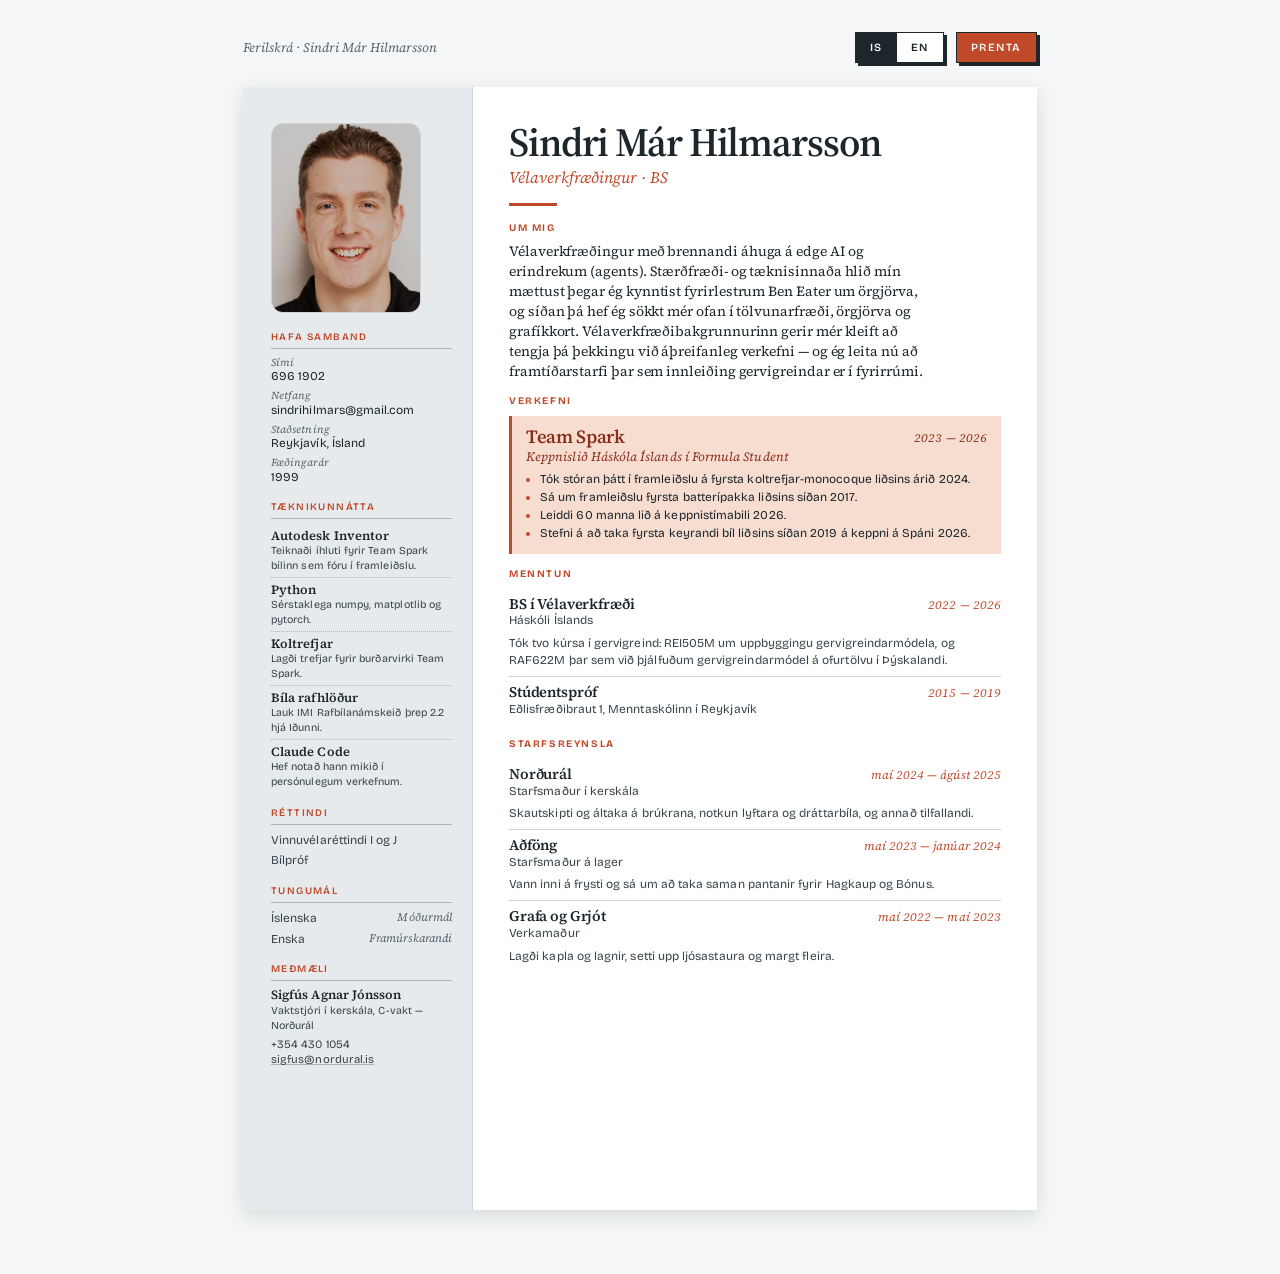
==== CV-Sindri-Mar-Hilmarsson-standalone.html @ f8dd2bd5 "Defictionalise landing page from CV; integrate headshot + standalone CV Replace the template "Eivind" ====
<!DOCTYPE html>
<html>
<head>
  <meta charset="utf-8">
  <title>CV — Sindri Már Hilmarsson</title>
  <style>
    * { margin: 0; padding: 0; box-sizing: border-box; }
    body { background: #faf9f5; display: flex; align-items: center; justify-content: center; min-height: 100vh; font-family: -apple-system, BlinkMacSystemFont, sans-serif; }
    #__bundler_loading { position: fixed; bottom: 20px; right: 20px; font: 13px/1.4 -apple-system, BlinkMacSystemFont, sans-serif; color: #666; background: #fff; padding: 8px 14px; border-radius: 8px; box-shadow: 0 1px 4px rgba(0,0,0,0.12); z-index: 10000; }
    #__bundler_thumbnail { position: fixed; inset: 0; width: 100%; height: 100%; display: flex; align-items: center; justify-content: center; background: #faf9f5; z-index: 9999; }
    #__bundler_thumbnail svg { width: 100%; height: 100%; object-fit: contain; }
    #__bundler_placeholder { color: #999; font-size: 14px; }
  </style>
  <noscript>
    <style>#__bundler_loading { display: none; }</style>
    <div style="position:fixed;bottom:12px;left:12px;font:13px/1.4 -apple-system,BlinkMacSystemFont,sans-serif;color:#999;background:rgba(255,255,255,0.9);padding:6px 12px;border-radius:6px;box-shadow:0 1px 4px rgba(0,0,0,0.08);z-index:10000;">
      This page requires JavaScript to display.
    </div>
  </noscript>
</head>
<body>
  <div id="__bundler_thumbnail">
    <svg xmlns="http://www.w3.org/2000/svg" viewBox="0 0 100 100">
      <rect width="100" height="100" fill="#1c262b"></rect>
      <rect x="22" y="22" width="56" height="56" fill="#c0492a"></rect>
      <text x="50" y="60" text-anchor="middle" font-family="Georgia, serif" font-weight="600" font-size="28" fill="#f4f6f7">SM</text>
    </svg>
  </div>
  <div id="__bundler_loading">Unpacking...</div>

  <script>
    
document.addEventListener('DOMContentLoaded', async function() {
  const loading = document.getElementById('__bundler_loading');
  function setStatus(msg) { if (loading) loading.textContent = msg; }

  // Error sink persists across replaceWith since it's on window, not the DOM.
  window.addEventListener('error', function(e) {
    var p = document.body || document.documentElement;
    var d = document.getElementById('__bundler_err') || p.appendChild(document.createElement('div'));
    d.id = '__bundler_err';
    d.style.cssText = 'position:fixed;bottom:12px;left:12px;right:12px;font:12px/1.4 ui-monospace,monospace;background:#2a1215;color:#ff8a80;padding:10px 14px;border-radius:8px;border:1px solid #5c2b2e;z-index:99999;white-space:pre-wrap;max-height:40vh;overflow:auto';
    d.textContent = (d.textContent ? d.textContent + String.fromCharCode(10) : '') +
      '[bundle] ' + (e.message || e.type) +
      (e.filename ? ' (' + e.filename.slice(0, 60) + ':' + e.lineno + ')' : '');
  }, true);

  try {
    const manifestEl = document.querySelector('script[type="__bundler/manifest"]');
    const templateEl = document.querySelector('script[type="__bundler/template"]');
    if (!manifestEl || !templateEl) {
      setStatus('Error: missing bundle data');
      console.error('[bundler] Missing script tags — manifestEl:', !!manifestEl, 'templateEl:', !!templateEl);
      return;
    }

    const manifest = JSON.parse(manifestEl.textContent);
    let template = JSON.parse(templateEl.textContent);

    const uuids = Object.keys(manifest);
    setStatus('Unpacking ' + uuids.length + ' assets...');

    const blobUrls = {};
    await Promise.all(uuids.map(async (uuid) => {
      const entry = manifest[uuid];
      try {
        const binaryStr = atob(entry.data);
        const bytes = new Uint8Array(binaryStr.length);
        for (let i = 0; i < binaryStr.length; i++) bytes[i] = binaryStr.charCodeAt(i);

        let finalBytes = bytes;
        if (entry.compressed) {
          if (typeof DecompressionStream !== 'undefined') {
            const ds = new DecompressionStream('gzip');
            const writer = ds.writable.getWriter();
            const reader = ds.readable.getReader();
            writer.write(bytes);
            writer.close();
            const chunks = [];
            let totalLen = 0;
            while (true) {
              const { done, value } = await reader.read();
              if (done) break;
              chunks.push(value);
              totalLen += value.length;
            }
            finalBytes = new Uint8Array(totalLen);
            let offset = 0;
            for (const chunk of chunks) { finalBytes.set(chunk, offset); offset += chunk.length; }
          } else {
            console.warn('DecompressionStream not available, asset ' + uuid + ' may not render');
          }
        }

        blobUrls[uuid] = URL.createObjectURL(new Blob([finalBytes], { type: entry.mime }));
      } catch (err) {
        console.error('Failed to decode asset ' + uuid + ':', err);
        blobUrls[uuid] = URL.createObjectURL(new Blob([], { type: entry.mime }));
      }
    }));

    const extResEl = document.querySelector('script[type="__bundler/ext_resources"]');
    const extResources = extResEl ? JSON.parse(extResEl.textContent) : [];
    const resourceMap = {};
    for (const entry of extResources) {
      if (blobUrls[entry.uuid]) resourceMap[entry.id] = blobUrls[entry.uuid];
    }

    setStatus('Rendering...');
    for (const uuid of uuids) template = template.split(uuid).join(blobUrls[uuid]);

    // Strip integrity + crossorigin — blob URLs from a file:// document inherit
    // a null origin, so crossorigin forces a CORS fetch that SRI then rejects.
    // The manifest bytes are ours; SRI protects against CDN compromise, not this.
    template = template.replace(/\s+integrity="[^"]*"/gi, '').replace(/\s+crossorigin="[^"]*"/gi, '');

    const resourceScript = '<script>window.__resources = ' +
      JSON.stringify(resourceMap).split('</' + 'script>').join('<\\/' + 'script>') +
      ';</' + 'script>';
    // Inject after <head> so the DOCTYPE stays first; prepending the script
    // would push the parser into quirks mode. DOMParser always emits a <head>
    // (synthesizing one if the source HTML omitted it) but may carry
    // attributes through, so match the full opening tag. slice() rather than
    // replace() keeps us clear of $-pattern substitution in resourceScript.
    const headOpen = template.match(/<head[^>]*>/i);
    if (headOpen) {
      const i = headOpen.index + headOpen[0].length;
      template = template.slice(0, i) + resourceScript + template.slice(i);
    }

    // Parse the template and swap the root element. Scripts inserted via
    // DOMParser/replaceWith are inert per spec — re-create each with
    // createElement so they execute, awaiting onload for src scripts to
    // preserve ordering (React before ReactDOM before Babel before text/babel).
    const doc = new DOMParser().parseFromString(template, 'text/html');
    document.documentElement.replaceWith(doc.documentElement);
    const dead = Array.from(document.scripts);
    for (const old of dead) {
      const s = document.createElement('script');
      for (const a of old.attributes) s.setAttribute(a.name, a.value);
      s.textContent = old.textContent;
      // text/babel scripts with a src: fetch and inline. transformScriptTags
      // does XHR against the src, but blob:null/ from a file:// origin is
      // silently dropped. Inlining makes it a plain inline babel script,
      // which transformScriptTags handles unconditionally.
      if ((s.type === 'text/babel' || s.type === 'text/jsx') && s.src) {
        const r = await fetch(s.src);
        s.textContent = await r.text();
        s.removeAttribute('src');
      }
      const p = s.src ? new Promise(function(r) { s.onload = s.onerror = r; }) : null;
      old.replaceWith(s);
      if (p) await p;
    }
    // Babel standalone auto-transforms type=text/babel on DOMContentLoaded,
    // which fired before we swapped the document. Trigger manually if present.
    if (window.Babel && typeof window.Babel.transformScriptTags === 'function') {
      window.Babel.transformScriptTags();
    }
  } catch (err) {
    setStatus('Error unpacking: ' + err.message);
    console.error('Bundle unpack error:', err);
  }
});

  </script>

  <script type="__bundler/manifest">
{"4cd3067e-c322-4ac0-ae2c-a8072b6b2dd2":{"mime":"image/jpeg","compressed":false,"data":"/9j/4AAQSkZJRgABAQEA8ADwAAD/[base64]/[base64]/Pv/bAEMAAwICAwICAwMDAwQDAwQFCAUFBAQFCgcHBggMCgwMCwoLCw0OEhANDhEOCwsQFhARExQVFRUMDxcYFhQYEhQVFP/bAEMBAwQEBQQFCQUFCRQNCw0UFBQUFBQUFBQUFBQUFBQUFBQUFBQUFBQUFBQUFBQUFBQUFBQUFBQUFBQUFBQUFBQUFP/AABEIC9EHzQMBIgACEQEDEQH/xAAfAAABBQEBAQEBAQAAAAAAAAAAAQIDBAUGBwgJCgv/[base64]/T19vf4+fr/xAAfAQADAQEBAQEBAQEBAAAAAAAAAQIDBAUGBwgJCgv/[base64]/T19vf4+fr/2gAMAwEAAhEDEQA/[base64]/hSUALijp1oGKKAE9aWkpaACkpaSgAooooAKKKKACiiigAooooAKKKKACloooASlo/[base64]/[base64]/Gik4oAO9L702l20AJS0dM0UALSHrRmjGaAFFFHSigApaT8KWgAoopKAFpKN1FABSbqD15pDQAu6lFIKUUAFFFFAC0lFFABS0UUAJRilooAbxR16UEUlABTtvvSGlzQAUdzRRkUAI3WjpR9aM0AJSFqN1J1oEKKWkFLQAUUUc0EhSc0UUALRRRQAnFFGM0D2oGg/[base64]/[base64]/[base64]/[base64]/kqDhih61R0b4jX2m2DGGdVB5JJ5r5/[base64]/[base64]/hO+lQXU+kNJ8dWk0whadN/oDk1041KMxht3ymvjHSfFcsKxtZylLpTxITn/[base64]/1aaxk2qQQzYxWMtUdUXyyseiaT4gl8Ka5BdsiuVbgHsK+h/h38U7fWxGbxRDGp4YdCa+StcuZbm6V3bHzV6b8MdURdJBnnVLeGTgN39ahNqwSjzOx9f2vjDTbiQRxzru7c11FtcLNGrBgQRXyZ4n8cWNrDZ3VjcqZFbDqp5r0bwD8aINYjitlVvO4FdcK/vWZw1KWp7l5i+tOBz0rJtJHudjk9RmtONsCuxSucso2HnjmkVg3SmM3BpIQck1dybEtFJuHc4pnmqW4NK6ESUUg6ClpgFFFFAgooooGFFFFABRRRQAUUUUAFFFFABRS5/[base64]/[base64]/wzqUz6jbhHyzOMc+9edXVx80e3kda6bw3rkemajA7xeYyrxzwM96ixTd1Y+4fB+uGa1t1ZcEgDrXbx3CdNwzXy14T8VTaxcRj7X9hiRflbPWu8h/tW6ANtq0kg6HFddOtZWOGpRV73PbftiN8ocGq1xKytgd+9cNoNjf6XhpJnnc8ku2a2bi8uMq7j92e/pXQp33Obksynq9xfXV+sEEuxM/Ow9PSvJvj74PF14TuWuLoouCyPjow6V7ZaWqTzDH3jyzVyHxw8N/2x4ZZOscal2X1AFZuN1dmilbQ/OTVJmktUXDAIxG71561b8LX62twikHOcmtXx/9m0XWLqytgPKULIFI9a5XQZ9t3kjljkVzvY647o7TUr4zTA/[base64]/[base64]/GjFJxS8UAApTzSc/[base64]/LnrXgGu600dxt6ZPGe9e0fFGRUhCWjkljtxXiOtaJJcBpLo+Wf4T6V5yeup6aWmiNDRbpLyynR+WYcZrQ+Etho2k+Ir+XWHCtwIN3Rs1xEd7/ZscaB/m3YJHpWq10kjQln2vjIP40m2i0rpHo3xS1DS2SCTR4/[base64]/eaLEr+bCgQ9yoxW9OOlzjlV5kWmsUjj3Ic8cVzmpahcqxRYSVPB/xrWsdV8y4NvINrKOjd6s3tuZ4QQAMc1s9VoZrQyNFluba6AlOVYVy/wAdPE0uk+F7p4UzIIz71u+InkjgBgnEUmMBvSvDvi14+htba40u7uBJcsg2DH3qhy5VymkY3lqfIXxK1VNW8RG5VPLaRAHBPU1k6S5G1lGGB4pPFl+LrWpwybGViMUaSVPU9K55bHTBWZ0Nwr7EZjwTVzTZ/[base64]/r3nHb5hLZ5HvUfijXGnmISRsH1PFcvb3D3F2ABuOeTVrYzldux9FfDfxtZaDpVsr3DTXZX7meAPSvadB8fQ31tGxdV39MmvkXw3orz25uC7fuxwPWux0lpZFLTXroFACqpwB71KqOmR7JS0PqK68bWloyIk6yOf4V5qzD4/tIYTJczx26jtIwBr5qm8UHR7QusrZGeTyfrXIW2uXnjTX7OCQyNDLLtCk9R3prEzewpYeEV759ZWvjbUPEt4U0yJXtFODNng/StC6bXISvkJAwPXzGNZ3hXw0NO0uCPzzFGFHyrxjitua6s9PjLG53nr8zV2Rbau2crjG9kjE1Lxdd6FD517GoVeT5ea2/Cnjyx8SWaSxTL83G0nmvJfiP4+F1ZvHaQiVxlQR2rybwf4v1HwvrBnd9sLn7hPAPrXPKs4yuti3R5kfbYmRuQaduHrXHeDfF0GuabFM0gJYcnpXUCSOTlGz9K9GNRSV0cUqbjoy1RUasVHrUclxuO0dau5FiXdn6U/pUcPIzUlMQUUUUwCiiikAUUUUAFFFFABRRRQAUUUUAFFFFABRRRQAUUUUAFLSUtACUUUUAFFFLQAlFFFABRRRQAUUUUAFFFFABRRRQAUUUUAFFFFABRRRQAtJ1oooAKWg0lAC/[base64]/GL4lRXZ8uxlDnq3PUVx1ZpR03OyjB3ueW/EDxMbW5aUNu3t8o7CuGvNe/tBRFcnmU9fSqPi7xE9/cBTjIbgAd/Wsq3vN9wqOV3AYJNcyjpc6+bXlRWuWZ5mTGcNx9BWjBeCWNCB8y9T3qheb7fUA2PlZCadHm3tyyjoNxNEtjSGglxqCXWrIkrtGmc4zSeML61uBHDasxULtbPr61j3e+4cTBtrD0rNuJmLN8xbvSiNsSyx9qJ29+taPhvT4dU8Ti2cgiTpnpWbp/qT3zTbOaSz1ZLqFsMjcGqMpLRH1l8ErX/hBfFjWd1qRWxdQ0duWwuT6V9S6T4mc3Rtpo2MR5SU9CK/Pu68RT6tYWt2s+25tyCGj68Gvp74a/GXTvF2hQW/zR3sAEcg7ggda0hLl0OecNbJHu+q20U/l3EJG9erD09Kt/wBoRNam33gXG3O3vj1rySx8dy2d1LbF9sYORI/celdBpPiiyvrwXkcqTD7nynJFaqotjPkZ1Nrpoltj5gWT5s+tfJn7XGs29lq2nQLbLFOsgO/[base64]/eIyTQbfy1Uk5J5NFw5ShIzRKMcMelP07dJdAkEmorxv324n7oxip7LMCb+d3UfWhsOWx2+i+JrvRfLSJwoHPHf61q6l8Q728iCtIWB4Oema4GG8eRsMOSOK2tHaH7UvmL5mw8n0qS720NP7ObpTcXjCONhkD1rOW586/hsrJOZnEYI9zUeq6x9qvBEq/KDwK0PCunRvrkU1wSlvGd7FeDxUSukKXvbH1F4T8GWOk+HI48LKAmGkPOTjn9a8+8WXtppM8tvHjaTksv8q09V8bXlxpiwIfsdgiYXsxUd81welahBqXiJdSuV83TbI713dJHH88dahvn0RrZwVz0Pw38H7/AMTW8Vzdu0drgMYu5B6VLrmgWfgW+tZVCxvHkqB1rM1L9rW20Szex0zTmu3UEeaxwC1fPHi74xa3441B5r+VkO/iKLgKPSul0/dSRySqNvU+srH46iazaNYpLspx+6GMVyGtfGy4EM0CRwiSQ52u3zY9K8U8P+Lr6w0XZBJChYnCEZc/jXNeIvEjKzzXDA3j9dvYUK+w7xSvY7fxF8V71pCPMVd38EZrkJviNJJfI8nmNGrA/e6+1cM2oPdSNKVLN/DjtWc115lwN7HavUVryKxnzt7H2J8OfjVLqTWtlGTaxNwxPRQO9fUXhfxFDcW6nz1faAM561+cnwl1YDXOheQYVFPTnvX0+nxBtfC8du0eZnjOSgNTGXIyHH2iufVLXyrDvNR+d8u896+ddJ/aOj1KaWGW1ZNvTBrctfi1Jql4pjcwQxjMhfsK39tEy9ke9RXSquDxUi3CtjaQfxrxW6+Lmj3G2NLmV+cYTqTTl+MC2sghg0+6kA/[base64]/SlpA1LmgANFFFABRS0UANxk0Ypc44oFACUlKetFACg9qQ9aPeg0AFG6kooAXikoooAXHvR0o4pKAF20fdo4ooASloxQelABRSUUALmkoooAKKKKAGUUUUDFpfSm0uaBi/[base64]/ak3beaRQzzRGvzHFVZWMje1QapeLEuTye1cxqHjOGz3qTmUD5V9axlNI1jBs6a6cWsZbdg9a4fxN8VrDSbeUS3CKVyv3hnPpXlnjz4zX1tdNAJ44wx27F5NfPfjy6uJNRMxuZJTL8/LcA1xzrcz5YnbGhpdnb/FL4qzeKZGWOQwRRt8rA4LV4zqGtXRvo385nDkA7j0qKa5e6b7MZGd+gK9z6VPo/h2V5k8wMzI+1we1YRXL8R0W2jEz9WtXa6jkQ5LZY+1ZkjP527G3b8wroPGsyWUIhgIHq9cjpuoGbcrkZ9603QmrSNu8mMzRuTkEDmolviYpVHIHT6Uy3U3UMqL/Cpwar2VuUspd2Wf+VYs2RUeV5N2BtA4xVC6AW3kcE8dKtNII1dWOMnvVK6b/RNufvHNUiZBatthXnHGDU4iMOG4YHrWadzIFBx61p2r+YqJ6UyUdn4ZuDPDhYlMcQy9dH4V8RXXgnxFHcEJFp9ywLM44Brzuwmli3ojsm7g7T1q1qGrXGoW6wzvuVBikipLQ+yrrxlok/hlroTRSM648xcEA1yGlSP9nkudKnkEbZG4HKmvnrwx4ve202awzw67CG5H1ruvD3i7VtL0F7K0aIxtyAeozRLXcND1fw78V5vDizafdbzcOSSzevb8K8f8e6+fFPjBZRE0kkJJaQ9Ko3PiCZb+J7rc8oXbITWZBqcczXMsb/PISAP61LvpcpxTOS8WSN9uRWdcf1rEnQby23n1p3ihpP7ROTkqeD61DbyGRMnqeMVZn1OnsZRf6aAeqVVnysxYDoOaboO8K8YPvS3zFLhU9eTWZt0L+n+Y1s78+X2rOt42nvlO4kZxXUwwxx6PFCifvRkt+Nc3YYW+bccFW4q1sRJbHRMS84aTbwmM/Ss64l8yPep5zjFRXrMsbtuOG460zSbeXUGSJOC56ntjvU30LM6dGuLtVBziugi092VS48tFHLHpVq1tbCxuSqr9okzyzdKZrzyG3+Y7N3IUdKVwS0uV4Zoo5AoOVXLE+uOlbPhSWD+zrlpXQTzNtAY8is3wt4dm15pnX/Uw4BI9T2r2zS/gHH/YPmzHy5lTzN3uea0j3Mnzbo8cubMR6uwDBiBniuq0fbpmyebDP2jPQ+mac2i2ul3RYkPOCQAeeazNavV0+AyP807fdWuepJydkb048q5mHibxxLNNIZpH24wEXhcemK8/1jx5fSKLa2dok6BVPFQatPLd3RVgxdzgKKLGwTw+7Xd5EJJlGVWTpXTTiorUwqzcnoZ1rbXk02Z5XiTOSM4zWq0VvEyrE3mMep61nyalNrFwZGjCLnIVeAK7/wCGvhEavcG/uFEdnbnOW4DGtm9DCKuzO8tdHtw8+Ivl3HPT2rndNt4tW1Jvklu7id/3apyAK634wXViJvsNtiSRhudlPH0rof2dfhsTr1vq2qFobRF3hWGBj/8AVUppK4p35uVGjo/7Pfk6JLqt4jW0bJvSOTOa8uuvh3ONVUSo0UEjHnHOK+nvip8XtJmeLT7efdbwMN6R/wAQHavKNe8YTa2xmECwyMMIijAVexNPmY/ZxStcy/D+l6f4R3SlwZ/4SetQ6h8RC0xhhtjKem/Oa5++kA3GV2mI64PH0rJuL6eaUQwxojZGdoqbdSuZLRHvngfXNI0u3TzoA9043uzchSa2o9aj8QNLDBttoC+0uvVx3xXnPg3Rwtv/AKXcFcgNuPQV6FI2m6bpQMV3bHA+XkBvc1luzZLRI9H8Gr4I8P3CzX90omQcCY8Z9a6m5+LvgSPeiXtuGToqjk18weJtVs5rZXS6V3fjC9ay9I8FX+qBbiG1/dnnew61rzWMHF82h9Dax8atHkjKWOWk6KQK5rQ/HurXl+9yZ5baIcBdvWuRsfCV3axxsVjLJzivRdK8Q2f2WKG4s44iowWHes27vU1UG3aRvaT8dYdNmEd1ep5inlW4Jr0vwn8ZNH16EyfbYV2nBDOBivm7x/pukatD58Mcccw/u9TXl8UX9l3YkiJZlOdqOcH2NUqklsYVKJ+h8ni2w+z+ck6uuM8GuW1H4rQW9x5UETzv/s9K+W/DvxE13VLqO2js828Q+fBNdTrH9s6wY4rfdbM3JdDjFW60pEqjZXtc95b4gX8kJeO2hTjO1pOaypPi99hmRb1FjB6sjbgK808K/C3WtSb/AE7UJ3g/uhzXWal8L7aysTHh2ZxjOcmq5qjVzHlfY9B0f4oaNqbLHDdq7n+HPNdXbamk4BU5FfM83wrvNN23unzyJcLyPSopPip4t8HzJFcWyXSA/eJxmqVaUfjM/[base64]/[base64]/7SGmXEQW51fy5O4VeKnX9oSwW6CQ3D3Ab+IDil9ZitR/V5H0d5q+tNaZT0NeT6D8TotfUCBWyByzNgVoXnieWFVkWWPB/2xVfWFuCoSPSVYEdapahqUdrGSzY4rzDUviFe28LGO6s046tKK851f4sahdXhge9hkjH3/K/xrKWKjbQuOHlJnp/ibxmschKNnnav+NeIfFv4gRaLa/LOPtTDMYU/MDXPeKPiV9nZjDJkDIGT+teK+KNdPiTUC7z5bqWJziuVzlM7lTUFY09T8UeZbpPdzhrmT94zMelZ/ibXluNNheD5g3Vu5rg/E10GR4om7feNWLK5km0uCAfMduPpVRilqHNe6Oz+E6JrnipDcKBBb5mmbttWu71jxFoE19dSo4UF/wCDiuI3DwH4HhjjH/Ez1lshh1EQ/wAa4eS4MOpRQlizucsPeos5O5UZOMUjY8YSQ3E0rRktE3T2rmktGUjyueMk1e1W4nmuPsqRli3GMUSL/ZVl5BI81h83PI9q1Rm/ibYljdzRvKquCMVdsdxhkMrEEmue0K48u8eNjuLHFadxdGDhvX86zmjSDuijri7mMgPSs26by44yxOavalKZzEoU8kVn6433VPWkSyfTgs1wdzBVx3NWoI2juAucrVHTYVa3LEVbt22zYJxg0xo2/s7piQcDFV7yQqA4PGOlXrcGSEHdjisfUN63TqRgDtSNGM3NAwkXgg5NbGmeIp8/I+W7Vhi4ZsiReCMcU21fybgFRtXPFWZndXuoG6s0ZjiXbgn1rDjaWC18yM7XDU27upJIU2/KD0q5a4/[base64]/tKUJA2UQfrVrXMecGUZBHGBUOl2zz2rLAhaUnJYU1sHkdv8AB/ybLVLOwuV2QNMbiXd/FgcCvYfiR8VLO38PXlnZyhLiVNibeorxv4XWsl5q17NdqWgs49pPuag8byWUmoJHak7urE/wildqLEo3joOs7e0s9NbUdSut8rruCg/zrjdQ1VLqSa8lG3d8sMfXA9avyqt5DICf3EfVv7x9K4TWbqdpjHGpA9uoWnTjfUKkrKyN7TJILa3kvMie9Odu/wC7GOw+tYl/cSawd9w+T0C+pz0qGO+dbdcJt29N3X60yzmQ3G8glY+Tnua6TmLtvp53LGg+Y/exXW3F5Pp9jFYCZo4QN0iKcCs/wvZ/2pMzKP3rthB7mpfGi/2OWtZHDzsPmZTn8Klvoaxjyq4nw58Gv8SviNZ6Vv2xM4eeZjwsY6/ia+rPH9jpngTSZks2WSMxCMrkcDpXnP7KvhfRX0u71C6lP2tjunlb5QiA8KD6079oPxFpN40EemX2+WJ8MinIx3Johqm2Yx0vLueQXk0N1qM9y6LDHGxCuv8AEPU1mXmtNdN5UAchuC49KyJtQuNe1CHS7FDIZJNmEGck+1eka14UTwzYwWqsi3JULK+OmR/OrQLyPPnaT7O7LGTGh2hvU16/8I/[base64]/iVazX0S6nM1vF1AUfMfavJV/09Y1Ygseme1aa6HtkF1LLiOPoQfSlYu+mh9S2fxQ0qC1UwSyqvqUwK0bD4vaZfK0bfOy8ZxXyVd+OLq6jW0tJG8scD1Nbo8WJ4b0DcoaW6bkt6mr5prRGfs4n0Tq3xb0/R48zIzg9F215N448YXXjCOU2OnuIiMA7a4TQ/[base64]/[base64]/[base64]/77eMsBSWj1LSbWiOAt7+7m1IR+YwhU7jz1HpWtc67darmJHkI+6NpwAPSums/[base64]/ACVKxSNleDg1qtDJyRa1CxQSbWZTnnrXUeFdGj1S407SbUB5bh1DOOyg8/hivK5dQPJDtIx4zXtfwrx4Z8L6x4uuE+a2h+yWqn+KRxjI/OnLVExtcr+PrhNa8dSC3P8AoWmx/ZLRFHXAwT+dVIPCa6FImqau+ZJeY4W64PtVXQy+iq2qam2JmG+OJu+e/wCdSwarNq10dW1Y74l/1ELdPris9dkXpbUj1jUY9Nj88W6xySj5dw+YL/jXFXc4uLkSSuRu71qeJNSl1q48yTCpnI5rndSkDsCp4XgVrEykNSVLXUg8blge9dBdA3dqJh/Cea4/zlZh6g11cdwsWjjncSKJhT2FhaIt5hBYop6e9c7rMoa6GT2rYtJQ1jIfus3eud1Rwsyn72aiI5G/oqboTgiiaPyLxSecmn+GziPccY70/UGVpiyjPPFLqUvhN2xuklCIq47Gs/WrdocuwwCetWNJiVQfU8ir+uxibT+nOM0+pb2ucvGzgJIw3K3FOvI/JbA4zyKfaQlowhOdxyBUd4rc5BJ6A1ZmXdPc3EQUt8w9a3orU/[base64]/jrTbXwjpVtpyYkvnGTEvJDEcVSl8J6d4Y0OM6jifVpkDyx9dmRkDP865G71xfE+vm+FzKbwvvAIJwc5rU1bViIN8twskx5MjHvW602Mt7tnESKLy9eNRtYsSeeg9K0dJ02NplEh+TJH+8aq2WktJcSXTXCZkP8P1rdt2it281BuEWAv17mm2RGPc2dFmh0H9/uG9ckKffpXH33na7qowfMdmOcc9a0NW1OGWER/6x2OOO1bXhmxtfD9muoTyqJnyVVhnHpWZpbmfkSXmq6x4Z0m30e0k+zwzDMgQ4Lcd64PxHrLRo1srl5X++2ea67xBqa3KtePISACN3oK80gik1HUJZTlo1/iNarRGMt7I9H+EKrpN/DJbw/a9cuW2W4blYQern3r0XxVDDqmqW2mxzee0IzNNnO5j159q4HwjCPCOkTXp/d6hcLsjbPzIprV8Oao+lxyXUrqJGy29uaTlrdGlOFj063tdO0XQHEShWiXczMcFq8b8ReKJb68lVZCsbHPBz+tUfFnxAuNWuHRZcJ0JU4BFcoLqSZStvGxPfjNY2ctTSTS2N2bVI2xGrnb3x3qheeIrexXiVVP91ah03wrfagskjgwKOQSOadZ/D63G+e6lluTnhIkP61somTm3sYt54mnumP8ApBCdlxRpn23WbiO1hWeeeRtqqq9a6NtAtYWUW1uVB67huIr034X+Fde028S/[base64]/i/B4W8XQy3SB7QYG5eea3fDfgnSdY0MrLfxQ3Ei7jkgHFcPrXw9tYLiZVlRRHyCOd340vNhLmtofYHhH4haJ8QbXzYZFEKL82/jn0ql40t9O+z+VaPlsbv3YzyK+YfA98bG6SLBVGYKMvtBr6D0Wb+zbVbjeDARiQ5zipc21YpRucjMqR6Zv6bCcj+ta/[base64]/ABHMdw9tYw2qQLy80sgU10et/FIaEjTvLaSJjJ2OCxrqhJQjqc0qTnLRI9YW6kueAwQDrS/2gIWCNLGcn1r5j8QftGX8LmSCGBbZhw2eRXnN58btR1Sd7lZ5BzhSpPWh4hN+6g+rM+5p9REUe7cuB78Vz994kWZxGzxgt0UtXxG3xY8T6jcmBtbkt4/4m3cAelOtvEWrwsJP7bkmeTkMzUSxDuVHDI+37XXILZtnB7ZU5rdtdUjmxzjNfBUPxA1vTroM2pSFQeNrZr3H4U/[base64]/EUdu3ko2ZDxVO1hEjCWV+Tya8d0fXr/AFTU/tF3IYkLZ2tXodjqVteczXucDAVTxXBGvzPU7nQ5UdtFqEMZCq24nirM12ViGTtzXLHU9Pso1KyKccjmuV8UfGC20KMMls1zIvO3OK6vbKK1MPYuTPQ9U16DRbR5piSFGa4yz8bXvia83Wlssdsv/[base64]/tAayy/YbWKJ42XaNvJrx+xuLjWLuY+QXOR9BVuSSPRdQS2ba1yw3MV5x7U9ybm/rWuX/wDZcayTGEOfMkx/Eak8KSCaNZJJvKQH5fVgO5rzjxR4ku9T1SO0hG5SwXP866rS4XVkEjsqR4zjgYFZ2sjSMrs9B1TXE0XT9xmIQ/vDu7+grzh/Ek2s3E947fuo1IjX61V8aa4+tKsKPtjVsFQewrCmvkstN8mPl2pxjpqOUruyJo9Un1TWIl80skfJ9K07/VfNtnVMBwcZBrntFX7LFJMeHb9KakhhWRSQ245zmqM03bUhuro+U5yd/Rf8ayLq3kZDGDk9c1psokaOMDLZp81g6KWK/Mx4FJhYwbfSw08Sgl5GYDAr3fxssXhvwp4a8PSHC20f2y8X1kblQa5j4X+E0vvEEM95F5cFupnbPTCjP8xUHizVp/Emr3l7cSYjlk3BPUDoKi92aKNlcoQzf2tNNqOoSt9nVsRxHv8A/[base64]/eqRrYv6SzApnpWrdRyTQugHB4qtotnm4IkbanarepN+5IjO0rwfen1H0MLT4Y7O8xK+W6DvUt9aBrhlUfe5HvUCQq7Bzw+c1e1C+WWGMrHynVq1sZmfc27xsOcEdK6a3ZrnT4UY4CjBNYlxJG8GehYVu6VfQJb+VKmdy4zUNFxZlXlrJGrEHdGTwaxlt/9I6/Wt23Bd5Yy37oMcN6VnXFi9ncbmOQeh7GkhsltVDQuoOStbOi25vrHyRlmBzjHSqXhqFbi8KucBgRXU2lq2jWUvl8SSHg9wKmRcS1pNlJcKYIdpMf33I4FQ6hI8MLqbsccfKtbQkGl6SiRDEjrukb1zXKXMw8hvMGTnP1qIpmsmZUkZeQbZC46/NV6SbyVRhuHHaqenjz7xiR+FXZ4dzFQM4Ga0sZFlfEk9nYvtQZIxyas6Vrd5d6Y63MoFruyyjjNYTQma08vHJOah1i8XT9NEYYL8v3Qal67FLe7MzxdrP9sXi26HbDH/drMmuhDaoiglu1QafD58jMx+8eTVy2t1muml6rH0HaqSZm/eOi8Dn+y/NuZFEkhXAB7GsfXtT/[base64]/jVjU7kTXTBSFVTyaqJIZ38q3G4ngtTvcWhof2g19dKvzMV7k8KKra5r8khWzt+Qo+Yimzzpaxm2tlzK335KdpcNpY3QaZDcOeTUlXHaf4Ym1K2iCRs8shwBjj616BN4Z0jwjpdu0uoK99MMPBENzA1BYeL1g/fGNNOso+NoXLyew9Kr6ffaXp+oNqX9ny31zM2Ujkb5F75rRMncRfEWoW9qbe1t2iib+N0wzd6yJtcvrXObjEb/eVOOav+NPH2oaxJEGjhtxH92OFQMDtXEzTyXsuXO7PUCmTzHf8AhO0sJvNutV8Qw6PbYwEA3O5rm/E95a/2nIdI1K5ukHIOSo+tc4xt4PnfkA9CarT+IRGpFtGQ2MfKKa7E3tqa3nXZUyeZsc9WJ5rS05ZIbWW8uLrzZSu1c9qyLfwn4guNNj1i4t5IrAthWcY3Vr31kslnEhlEKqMsR3od9gjrqZSXjTTyln46Cr9tJFH+9J6dKpGGzt1/dTCYsefaqkcjXUrAcRrUjNT7c15dBTxGp5apr7WmXEEcxTPGBWULhbdGI4DcVRVishmlGSfXsKsXMdXp8zfZ2cldwGB6k+tbFvcSy2ik42jktmuNsVn1Bv3YMUKjl24FX7q4c6d9nt5cRr95vWpe5SdkddpfiBoZSWIZAMbt2BU8/i6OWbYk24N8u3rXA6W0F2rQy3XlDHHvVm30sWE2Y5fMbqWpNBGR29xqljcQonmmOSPlccHNdX4Z8Z6jbSRxPM09v/FGzcEVwljoqw2f224OZW+7vPao5/EkWmxklcyAdelZ+SNF7u57HdeOofOZbdBGqrkFjnFcl/wmM0+uLNCVacNkMei+9cDp+tSXVlcXLtw3AFX9EZreBpZl2vJyd3YVEolc1z1n/hJLvxDfR/2hrBt4/utI5x+VWNN1Twf4V1qWe9uW1hpQAu05AHcmvGbvV5LxmZ2CRx9D6VSOoJDGZGO2Pue70bDk7pHuGt/FrwpZ+dDY6ITE3JmZsE15FrfxPsoZGKMwGchQ2SBnpXC69rbXrGKI+XH61j2emJdzYOXHUtWqjfVmcpNaRO7n8eXPiNvJt7fyLUD5jnlqbda5JDGqq+OMBR0A/wAaykuIrK38uIAbRx61Xs7a61i4CRws2WwOOTVcqMuZ7s1tOnNxIZSW8lPvMx+8fStCbVpvMDMcDooB6Cr8fgvWEjSGDTJ2BwB8h5PrV0/CjxGkZmm0ubB5wVNVZke1iupk2utS9CWZQfXNdp4NuG1K+Ry7RRw8lhXL/wDCOXNncJBLbOkhONuDXdQvB4W0tVI2M3JGOSawqW26nRBc/[base64]/[base64]/M3fLmnSsOlZl/qltpUTz3EqxooyWY8VDlbc1irmrgBDk1wPjr4gw+FIyS4Y9NoPNcr4s+OG5Wh0aBrhjlTKQQoNeD69rmqa1r2b12kkJzt7AVwV8RpaJ30MPzPmkdzrnxQvPE7TpFEY4/wC8xxXLR+OJLK3MSRb7lTh2NYtrDetfyRsjLGq7iMVuJ4b1K40uW8s7Qqf723rivMfNPVnrKMYKyOs8I6T/AG/[base64]/mNeUa7DFqkkpguSCTxH6fjTNe1555JUeZyehG41QtbB7OH7RPIVLjco9q6oxOaUuhlw6bPZSNuX5yfvetdN4fmgmmZ7riOMYGPWs6OWS4kjVBw3QmpbqaKwYxB/mxz9atkx0Ks2pQxa24hLFWPetuHXrywjVEHlwA4HHU1yNnuvNT8zb8i8ZFani7Ugn2WNOBkd6zlrsaR2uzY8U6xJc2qnPzsoAIqg1rOukwSdWcY2+/rWdqeoGOOH04rYjvluLFAM7ox8tJBLVkFxrkulr9mtsKyrl2A6msrT90d01xcEvPJ8x74q/Nos8ytMjLKXOX56U7StFlmlaYvuUDDD096q4kmGhaMNSvGuVGJFyQMVoa1qy2kBiLBSOpB606zuPsLTSQMFX/VnH864rxVM5vjHn5ScZpWuyrpRJbOYTtMSe+apXUwkuip/h4p2mzKo2lNxxzz+VPsYfOa4bHzbs81RCG3TBYTg4CrVJJCmzLbt3PWn6jN+8eJTzjms+4kaNIh1qA6nQpH5M8T9Nwz9BVyHdHI0zncinIqgsU81vC5O0bcL9Ks6fv1S+t9PjYszSbf8A69RIs7u31eTw98N7vUZjsvdTfy4R6RjrXmVvfCQlp5C4z93pXU/FTXYnurbSbZc2unoIU29z3P51w0cmyNiFxx0pR0HLyOlFxC0LtCymRRwKhj1yWNv3sxUj+HtWRAzxW+5SAW/OqcrzNkuM5q0Q7ncr48nvIRBPIJIlOQm2s/UL2DVNzJAI26fL0rkFu3jk6YAqzFrj2pbjcGFaE82upm6pamORlwQuc1Y02b/TrZOwIqK71Br6QsVxmjTY2OpwspyMZ/Kkw6nSa0xkuEf72OSawvEUz3GwkDI9q02ujJK5zxWfrGJLfcBgisluWzU8HtA9o6OcNmtlbMeaJ/4FNcl4TYySMrHArvLaMX0DxghCnarsVHVFa+vAohZDgVs2+y6tdpGQe9YNxCzWjqy/PHWh4buTcWrLnLr2osOPxamVIGtZpEbkirGlt9pSWM4I9xVjXIXYfaBHgAYJqhod0kl4uOD3HrTuRJWZTvpBEzoOCvFWY28ySMBznFReJBEt2/[base64]/OGOemasmP7Hp4Ldeua5+bUgynHJbitDM2NMmjMcjSdMVxHiO7+2X4RDhFPSuikke0sQTwXFclI225d+p61nHuVJ9C5DDNHZSSIOKt6ZC6wxqern5qpwagfs4iYMcnn0rdsV+Tc3PGRWhJO1w0NvPHGRtA5965hmK28nPQ5/E1tpE8puBuxjk1hKf3ew8/[base64]/AGWLeBukIxVRv3cawIc57ipZ72OxhCqN8x4ANAEhvvsq+Zcv349abJ4inwRZ/[base64]/BNzNr2pQ3+v3EeRBHJnyu4UD1HSi7GlHY434tfEjQvGMlppXh1JLXTLchMthV2jrj8K4Lx5eaBDHbwaWkpl2BXJOQwxWPqFxplxo6sjNHLknYOPwrm5mSOHgYY9Oc4ouD2siNm3MxUbS3YVJCTHH5YyO7H+lLp8P7uWc88fKtVpFnbiPjPJoENvr5I/k6lf84q/oumyXUL3N2SI15CY6+1TaT4dWe1luZflZOdzd/aoZvGC2sZgt4s4GCSO9WT5sbqGtNNH9ngIt4+m2iaR10ZYoTvbPzGscR/LJc3BG9+i1rxRmaxjUMYw361PUFqVrHT5VXeD5knZa6fQ1LzL9qbCLy/09KyY7r7B+7QDJ/iNWZbqWG0aNRvlk5bA6D0qW7lxXLqXPEvioySDB8uFOFUHrjpXOL9u15gwBjgzyx71DcwxrKJLg+fKeiDoKuxXFzIqRp8pPAVR0p6IWrOp8PpGkaxP/qIOSfU+lW9c1JWjMYbAAyxH8qpyXCWNlHbxj58Zc+prKvLmO1iLXDZPX61m9zX4URtqT7S8g2QjhVPf3rGvNWm1CTyo8kdgKzdR1hriUhQXHYDoKtaPvVvMchQa0sYOTehes9Fnn/1p2R9znrW/p9rYwssLTbM8EisKXUHkxHDlh6elLCYrVvMkO+TuM9KLMaPbvCejeALa3je/Ml1cn727pXqvgXXvhl4cvTcXDWsSJwiSLnFfGt94uW1UpAzFvXNZsPie9uGwfnz0GKn2cr3FKpHY/TjT/j38OLjaLW4tTs4BKgYram+OHgaaAn7bZsW4Cl1zX5r2txObBVa3BZ/TrWlpOlpZRm+vreQEcohb9avmkupHJGTvY+0NcbRfGmoLd2VgioDjzoyOfauM8eeALaawdlt5FuEXcqMc7hXyxdeM9RkvBHp9xeWqA5HlykAe9dfofx31zw/dQtqF0+rbBtxMcke1ZqL6mylb3UdXGl9os0LQ2RDqeNw4Fe+/BX4gWzXC2erxrBcvzG/QH2rxTwv8WNE8b3UkWpwNZTSY2SZ+UV1viKHT5ba3m0O+RrqFwcIckL3JqbOPvLcTs0z7O069WSFHgfzEPcVsxyiRQe9eZ/C/[base64]/6v3qtqF4ltbu7MF4qW+rL5bsyvE3iqx8O2rT3c6woM8sa+aPFnxPf4heJDa29w0Wj27gyMvHmeo+lZ/7QXiCTWtWht7a7aVN4Uxq3GaSTwONC8JxgTLa3Lp5jtx3Ga8upUdR2R6dKklqy5efEK1s41tLHT1WJPlwf/Qq8r8RePb611mb7LGoY9Xxk49K4ebxRfWusThroyc43eoq5/wlDKJDBCryyDLSMM1ztdDti1Y9V8PePfJs3mu4WnkkAGAMVZ8SftAahawx2ltAtraquMKuTXjmneKLq4t5DPL9zI2qO1LeazBqFtF55GOgOeaxV1oau1rs7a38e/aN1zImGkP+sPXFZGrahHqimSCb95nj5uDXGXmoQqojjDDjhV6Gqul3I+3RCIsvzfcquXqHN9lHXXd01tZLEMRO3JNchJaLcXR82YsxPPvWzearDdXgjkXJXisTVYWSQvDwByKuCuZz7nS6bD/[base64]/GkI1/N2hI925VTAxW/8PLRbfUrzVJP9XaRHZnu5GBXJ2s+C5PUCup1DOk+E7O2jYrc3T/aH+g6Cky13OY1Sdv7QkM4LOzZYt1rNub6FJMlTjtiugvoDrcOYhsukH3e7Vz3kOzeVOm1gcdKdhSZa+1QTW67JFTj+Kq1wzxopV0cVDNawr8kg2c8Go20d3QvbSeao5IB6VSiQ2yEXxb5XUAE81OoSVdo6etZ8kDt1BUikt5mjYAnjOKuxBbaDy2IB4q/[base64]/iO1ay1Lz1H7tyCD6VKHLVXJ/FlsI7pWI4bjjvWbbSbJkyMEVvapt1bRoyDmVOQa5lpC0iE8Oowa0Ie9zsoLN5LdZlUsucVPeqdLVLRMhpfmdvX2q14SuCmn+Y+PLjGcN3NUNSc3khlbllPUdqy1ub9CnYO0eqha79LUw+GvMl+Qu5YAda4G3iJ1NXz1x+dd1rkbjTYFEhUIB1qJ/[base64]/[base64]/MfapBGjcQx2MIKrvduAazoYRb5uJ/[base64]/[base64]/AA/eajJu+WNOpZu1dJY6bb6ewwRPIOjds0y8vbNspHOVQDhatafCttELy4f92B8invSbYoxVzZtY5LaA3t5Iq8ZSMcVkXWtX+tXTBnZYRwWzxj0qlfai+rSmSWXbCvQZwD7VTa+Xa0cD7U+tJR6stzS2N9L2KCIQIu/PBbuaqXXh+6kX7QI3C9c44rMs7geZ80wDZ+9Xaab41udKj2P5V1EwxhhxVJW1IvzaM5qxuvssipu2uOMg16d8MPHh8GalJNdW32yKVdvP8PNea311ZahdGUQeTLuzxwKfHqTQbQillz60OPMhH6NfCvx5oHi+xSSymW0nUANHuxz6Yr1FdXNmqEv5qHuK/NHwL48l0G7juYd0MqHIUng/Wvrz4X/Fj/[base64]/hSUAFFLxSUAL/[base64]/4wfFi30nT7yHzjA6jYP8AEV6Fq3jBbqd7S1+YL96Q9BXyz+0paWvkmd7pWnJ+VF71yVpdEdlGFtWcVpGpQ3GuC5ila5MbecHfn5q1vF3iK7kwZLvbHIMFc5ry/[base64]/qjGRSDw49a6GaP7LeXK7cbxmsV4f7Sv4/l+SM5b6Ctkc0jd0pU03w3IrsFnmG/wDDtXG2d0v2iZc/NzzW5ZXI1bXJoy3ybdqj2Haufu4f7P1Z4ugp2ZN7pGw2JJo2PzBFBqGe6aaSdT3GflpyrujcgnOB1rMEhF2EHJas0zV6AZg2wZx2Oa3PButpFcT2E5zE/TPb3rnLhfLkIHrUGmt5eqLlsBv4vSrM72kdTrWm+TfLEDuDvkH1FV9YleHVIoYz8seAAK3H/wCJlbwlGEs8LDDL3Fcvrl15etMrDa27mpjroVPTVGru3K4J+8KzNJ1ibSdUby5dseMkHoauxzp520Z6ZFVtQtI2kV0HLdaTKt1Lmswxahai/txyT+8UevrUENysc9u68BlwaPC98lncTQXB/dHgq1S6pZRWu2VW/dbtyVJXmRalmImRRnnNTXFuusWsfkDMo7U+08u8uPIcFg65Wrei6LfNeYtbOZiDjd0FAGboumtealDZMrCTcNw9hzXWalYz65OJ0VY7WP5PMY8KBW9o/hO18OyS61qN5GdoKNbxtlwSO9VPEfiWC3sbVdPsAYWXrJ0JqebXQtR90566U286R6dC1wx+9Iqk5+lM1Pwre3Vt9rEBikAyytxnFNk8V39xanZKtsV42wKFqnaalc+cHmuJJQ3XcxrREX0sUm0V7z5XaONv9phVeLQ7i3m+S6gAB7uBWjrmkpCouoM7H+bGa5i/JdOBgjvV25jGXum1deGri+BeKSJ5R2Rwc1lXHhu/hXL20gx3ArIhvZbd8ozKc/wnmt211LUsrKl1IIhydx4p2aJTTKlvDIuQVKkf3hitpSJNBuAWw26k/[base64]/4F1pUvPsMi7w5xzSZK3sal5rCaZplrbk5dsbwK1FkjurJlCjc68YrnPGVnslllxjHStjwzIJ7W2YYZlGGNPzLT15Sppu+S8ijDfPvC/jmvQfGcn2K0jThuB19cVxF1G+leJbchcKzhs+ua6b4jSNJaQuGBJwcVlKN5I1i/dZJYyK+hsoILLySa4mz1AQax8zffbaa7HS1L2KQsF+7nI9a838SK1hqhH3cSZrVGUnsw8RM0epvFnIJ3A+taHh6RotPk2Hb2NUtWX7dcW1z2dNtaWjQ+XpLdyz9Kmew4fFco+IOFWPrk7jVDTYxyzDj1q9rfzAHuvH4VRsWCgL37/jWcRy3EkYLOABkscDFd/dxw6foFqjOpmC5wfU1y+i6R/aWsRKRhEwSav+LibOXaTuI6VqthIzrMtNeEx/LkZJHasPUFZbyRVb5Cck1u2LCLR5pekkhxn2rCmtvOuVQMT5nJ9qkBVmIi2Z4/hHvVsAW0IUH5zgmq/lp9sCq3yRiprUNNI0jc7jj8BSAurJ5MCsT8xG5v8ACqaNtjkuH/1jfdzSTRvcPkA7M4zUN5N5gCqOAcD8KYFdrV5PmJxz93+ta1lbFYtz9AKq2q/aMBTkr61ellKW/[base64]/AGi8BLAIgyAatW0LXN88sjYhh/LNJo0A8mWQHc3QcU/VmGmWqxdJG5P41O4dLsi1TUCqyBHG3v61nWe+8kBfhe1NgtXkIL5K9TmtK32GORlAAUYqr20J1GxyfbdQjgThVOK2WUJJK7ZKxjC5qh4ftws0s2MsBxTvEl0bGywTtZ/mNTvJJFrSN2ZlxrEs0xVWWJO7LWNfa4tm2UkMz9jms2+1RnTanArKZQ3JPzGu2NO25wyqdi3Nq11fXAO9l+lbGg6hejUYVErsgPO48VS0+wEcZkl+UdQD3q/ZzSTahDFbxbVzjpzVtLoTG/U19Q1y1026nHlLJcHpIegrn7zXrnUDhpCF9M8U7UNHlm1ORX9a29C8GrKwnuGxEvOPWp92KuUuaTKuh6OG23N0GKA5Vf7xrR1K9aZlDD5V+6q1o36KuIbYquB1bpWTJp6B99xeqD6R1lvqa2toUJVluM5wi9snFRLp7Rqc3Eef96r32Ozd/leaX61Z/s6zK5aAL7s1Fxcpjx2OH3C4j/76rRhkLLs86Ij/AHqWWx00Kc7FH1rPeHTY24fP+7VCtY0ptPuZIwyFZP8AdNQpZ3McgLI60lrcWsTfu5ZB9K3tP1m0gUCVzKeytT5vINChbyzRsoDSbyeldf4c8Wav4UnjuraXZIhyA4qnFNZajOrW0bxydto4rXs9FuLhjucOOhUjrWbkt2Pkctj3r4c/tLeJ9QkEcujxXsSj5pIcgivf/APxssNSdYL6GbT52PSXgfnXxr4XttR0NWSyc26t945rv9G8aNpce3UIFunY8yE/rXNKs76M2jh01725912Ot2N5EGhuEfI42tmr6yowyGr430f4pW1vcBre4msl9FbivVfD/wAatNkQI+sF3A53LXTTxik7SOaWDlHY913js1KHHrXAaH45j1RgY7q3lQ9PmANdCutAnG3/[base64]/[base64]/ir4ujt8xxS8j34r531bxHdapJdQS/OuDjb+leXWrN6RPWo0dLyPRLrxzZQ2ruJ2nnkyWETYxntXhHxF1FL3UJJZGk8o/dErZIqjLq19ayiLOxVfp3qHXWGpWYMxJbHc1zJvqd3KkrHI3Ekdu5aMEx+1ObUYZITuOQRjOKpahG0AdEffxnb3FZ32kzRnYcHGCvetlqYXa0LFxLBIpQMc+/SqGnRpbsyiVSC3SlmYxx/NjPY1jtO3nK4XBzTa0EnqdTrDLIq4OQBzTtBm+06XOjAluetZUl0fMXceGFaGh6hHDcNAwzvHA7Cs5LQ1i/[base64]/dfaGtpgOMcmt3uc8ezNS0ZGj+blttYuoarJbXwVI1VQecjmrlteFNjMOBVPxIg8wTxjCuO9ZRNZfDcuR6nbXR8u7hAVuQ68EVR1LS2tLiOeI+ZbsfvjtVWFTMsZA3MeKv6XqJtZntLj5rdzj5u3vVE7mjoOotZzHJ+TrT/HmnBdUgvIeY50B49aoXtu+n3QA+aJuUYdCK6GPS59a8NsNp82Btyg+lZ7PQ0tdWZya3Rjkj3Ng9M1fuNzWvmqclTnAqf+ybCGJZbq8UnusfJFXtN1rSY1kSO3ZnxhGk6Z+lU+5EfMo2Wkz69Cxt7dvMxkt0/WtaxtbKOwNtql9GZFP+pi5asLUtevY5hmby4SceXFwKr2mlnU75ZLc7GPLt2xUlp2djttKuDBqEMWlacE2jLT3Izx60/xR4pm01ilrcmWYn5nXhPoKueNLpLfR7a0007ZY4wZXHUmuGso/teyAglnYAZ+tStdS5K2ht6ldPb+H7SOSQtNdkzSFj+VaFnM+peG0jZf9WMBqyvFNql1I22XZ9mURqvrV3SZJbXwfIh4dn3D1ApPyHG97GSsEaMUkLRnGKh5t9yuu9eMVe/5CH7pmHnKPlaqslrIoKS5BB6mtkZyVjVj3XWjSR7SfLO5c+lc7PpMt0D5S7e5Fa1lez2UZRjvjbj3rL1KYrM4imdfVaaRMmmjEvNKTTWDzncf7qnNRR6sbjMG3ahHAFT3Rkk5P7ysxtquONuDk1qYMAz20zIefStHw/JuvXQ/xqRT7i0S908TwHMidcVnaVM8N5G33TnBqeg9mjR/tW70mctb3DJtb7ueDW9D4n0/WCqanbrE5GBNEMH6muU1pDDfMM5U81HtyuKlpNGilZnoN14Veax8y2mW8t8ZzGeR9a4t7R7e82MMEHitbwzrV1pvEEhB7oehrorxNP8AEiq5/[base64]/AIlMcrPgiuT8aOt0onV9x71ajkZfDeTwAetYWoP5sI54rVIwb0Lfh+6F5ZrETl4/WusskNvpcZdQBnJb2rgPA9wF11YW5jYnNeg62zR6XIhXaEOKwqbm1La5z19EZrqaMNgHlTms/TYjJPKcY21cmwvkPn74pbGEoJHHrilHcb7nS+ELdpJHkDY3HGDWL4qmNxq8sefuNg10Ok3UdpYzThQgQYH1rkJbj7TdXk55YmtWQ9rFeO4e5ZYi5WFOcL3qS3tvKguL5zgDKoKZawfKCow0h2j/ABrS16xLaS0dudwjHOP51HUroc9pZa4uDk/K9aa/ubeQjjqB7+9VNKtj8oXgY2fjU90xlmEKYxnAxTZMdiX7ZLDp/lBRsY9aiLLb2pGAWxx9TWlfQJa20eGDSDjbjpWND+/kKMDtzjNSM1dHswlnv6kfMT/Sp4LJpJR2LnAH861Ehjit4oohjctQsrW9vLcbcEfu48/[base64]/9QhwvvWvrTmPT7eyjY5bl8VBbRixtgiDB6D60o6ImS5n5DJl3zFEPyjrTLgi3h8tBgvVjaIRydpPWs+Zmu7xVX7i0/[base64]/wC1UNiIrbEki72/u1buL2a4GN3lRY4UVHMzSMV1NGLVINNXFrCrv9KhGs6jMdzbYF68Vj/2pBaADfj+tB1o3HQHb3qbdy79jp7fxJcRsqi5dj3ya149fMkY8xhn2NcPEokyVkVCeKX7HMw5uSB/smlyIrmZ2n/CQBW2LyevWtTT/E01ipZFDZ7E15jNBLb4KzO1Ot7qb+OaRfSj2cdxe0ezPddH+Il2seApiKnIYMQa7DS/i3rdngpdtIv+0xNfN9vcyvtxeOPxrVt/E02mbSbnzUB5BrNwa2L5k9z6u0X9o2/s5FF0NyA8mvcfAPxY0nxhbqYZQJe6ng1+e9v48s7jiXAI967bwf8AEKPTZElsbnypQc/K3H401OdOzRjOlCp8O5+isN1FIowwOan2jqDXzP4C/[base64]/SgA5xRmlHSkIoAOKXOOKTbQaAF3UcZpKOtAC0mDRxS0AJ7UbaKBigA6Uo6UlLQAnXNJTqQ0AGaPfNJSnpQAZo6/[base64]/[base64]/[base64]/T+tXuZ20N3w7K2uae1nO21ojmOQ9vatXQtbaw1D7FKWMcg8s7vWuX1LVBpckdtartVcbm9WFaTyrrFql1Cdt1D8xA7+9ZSNE9Svq+nDStcntZDiNvmX8ap+atvJtHI7NW54qY6votpqSfNPCPLkNc/Y3K38Sk7Q6cEVS2E9yzLC2obY1GXc1vaS6204s4/lECl5X9WHQUaTar9jvL0kZjTauOxNZ67odDmnGRNcShR9BUlWs7m1NqCXNwrmX94Rgr603TbMxa5DIP8AVx5lPoMCuSvrlkvE2tiRAK7bwpdnU7S6by90wj8sfU0noioy53Yr2Np/bGpS3LnNuCXZ/T2oa8kuNTnjTi2K/Kq9MCpbm5j0e3Gjow8w/NI49fSqFrci2vF3sNhOM/Wp3LfYiSZpF3Rny54z+db2nzQ6/ZlZhtnUY3e9cpfpLp+oPwUVjuU44PtV6xu3jcywn6rVak36Mnk0W8tW3j95EDnrUmoaPFqcKTI2yY/w+tdDDqStpZRrcPMTVS7tZPsvmrD5YU5BHJrWLIlG2xwN9Y3GnybZV2KTgH1rLurWORNyyfNnnmvRXmsNej+yTSgSYxmQYwfUVx3iDwvcaHIWUrNEe6nNaIwlGxn6Dex2sjxSOwVuDS38YtbzMYJTO4GqDKGYMpw1behyJqiS20o/eKuVamyE9CzrM8Sw284hDhl61Vtbq1udpaHb7KafdKbjRGA4MLGsjS7jy5cEVCjdGrlqjoI1gS4UpIUOOh6VsNb/ACjBzkZBWsGeMXFt5i/eWr1rqD/YVZW/eIcYrncXc6EdDp2rBovsuopvhJwr90rttFtmsbMmOQT2p+6w5xn1rziC4j1O2wRtk75rb8L65Lo90sRk820Y4aM0JtFo574gWA0/WDc2/APLYq7p2pDULeMH5jtxkCus8UeGEvrOa4gO+3kGR3KV5podxLpOqNbk8KeAa3vzK5zO8JHVrCOGA5Q8/SqGr6QIo5J15hk/nWo16qzRy7dueHWtHWNMa60thC+YCN4I7Ggtq6KXwbuxZ649pNgLLlcH0rC+KWinw/4wkdV2hn3D8aajzaDfWGoYK7XCu3411fxdu4PEml2uoQ4LiPBK+1WkZfY9CnoWoebcw5JKSrj9Kv8AiMCW1jaNiwTKn6VyHhe+22sLE/cOOfrXayRxXBnhVvkmTcD6Gs3uaxd4nKyXH/EmeFT9zrXOSM+Ad2VNbTME025TqynBrl2Z5JFQHqQBitI7GbNTRoTZ3kU6/fZuPpXpGtvNd6WzsvylBnFcHDHsvI1A4XAH9a72KY3nhySHdh05rmq9DelszmFUyWigj5lPH0rWhtBHpguc/[base64]/xJeLtTYoCx89eM+tbkllayXCnOVt13MDxya4bWvtN9fG0tUyWPJ9qqJUtjJaafWb7YgZgOC3UV3ctmnhfRY12hru4HzeoHaoNJtLbS1h0/y8Sk77mb/ZHOKZrGopqWpGVjmNeFC9OKcnoZxj1KtwFS3UMMuRuPsap6bpr3Uolb5jn5fc1euoyyCQrzNwBmtTRbQxSwrjKjhfrWSNbEl5pqWUMcYbL4y+KpWWlm/1BHY7Y4+VrSvoZJJnOCG9PrUulx7pGjTACjBY9vWq8w8jMntT9tWNurNn8KvPKrXBRRtxjP0qWwt3utSlmbDiMcfXtUNvCJbiZyuDkgfSo6lxM7Urxt3kqAAx698UyyuFWG4Knn+I/hVS73SX7mP+EYNWEtfsellScvMSSaLEHO3Z+0TtIxOMcVRWFmYsT9M1cucuSEX5c4FI6bcBR83THp70yRqwiNQw5Pb61Pp9skt0rH+Hk5p8UZlYD0GF9zV6K0MIMePn/ioYDPsnnXDzswz0HtTPsobzJy25VGB9anm/1Lxxnaqjk1Tmcx2u3+HqaEGxlX14WkXnKryferuhYuMExjLNgVjx7riZiR8nQV1FjCLV7dVGMfMa0n7sTOn70rlPxowkuIbZBkhecVlWtn9nQ5G3jk1pXYFxfSTuflGctWHqupPcMY4OF6VUPhSQp/E2xb2+SH5YhubuTWWsc90+STjOKu6fppb55W5+tdTY6WqxiR0CqvINaOXLsZKPMc9Z6HJ8hZc7jgLiux0RIdI0vUWGDMExx6+lQyXEdrbvcEhHxhB/WobHK+Hbi4fLNK55NRzNl8qRyHly3lw8sxwrMSBVlbQgZAwtaR+zQWoknIU4zxWM2pedI3lfdznJpiskXo7NmXhSR6HpTobAk5VFDZ4AqoupXDsFVd/v2q7b3l3HukbbH24HNIrQS48xX2v1qbeVQDORTJLjzGEjnmq/724k2p9z171IehJJLubaqb36DFWbXT/s4Etw2XbsO1S28kWnw4C7pPX3qvdSFUaWRuvOKn4itFqyebUFjXpluy+tV5rvzFzJJ5ftWBea4yvtgTPv3qo0lxcNvmJHtWqpmLqdjWmvLUtg5c0+LVok+VFYetY65J+UfpT9uzJzk1pyojmZtjUE25LMtC+JIbVtqO34nNYEnmSKDu49M1W+z/NyafIg52dpD4kjmYfvtoq811bahHj7Vtb61wKWpJwHxUwtZ1b5GzRyC9ozq1gurWQtHIZU9jWjbyLeIsUy4Ncha31/Y8AsR71oQeJvmHmryO+KlxZSkup0Mnh8FTtZl44qOxa/0lyUJZR/DVjSfEltcLtZ8Gu60HwjHrsZeMli3pWdu5qoveJT0bxjDd7Y7hTFID1WvY/Asl0xU6dqEiOuD+7c4rxPxF4Fn0WQuFbCnGTxWn4R8UXugyp9nn8uUHo3SuepSu7o3hN3tNH154b+K3iXwyyrfRfb7YHBboQK9r8K/[base64]/[base64]/EVotz9siluF3rIWDA849K8a8SbruRuQSgILV1HxEW80HV5J4zJ9mmYsu41wMmpMzMxPDnJBrzF3PTi1blZStr57WZT274pfEumvqVmbmHJdByR6VlaiHjmLK2EJqfQ9fMMj28xzGwx9Kv0C/2WcrZzO0zRsQO1Y/iKE28jMO1ddr3h+WO4N3ZjcjclRWLqUQvIQHXbIowatGMotKxi6PrarmN+T2rq9Egj1u+ignI8lTln74rzu6s2s7gMmeDXZaXqS2WnKpO2SQct7VU12JpvozqfFeqpqMSafYpshi+RcfzrKj8nwta7yFlvnHB67f8A69WdHuI1t5ZcbmA+Ut61yepXDz3TmVskGs/[base64]/inXOl2l1eF3uVRzz8tC0FJXMXRlZruJCMSxnjirE1qdHmnvnIV5TtT15q5aQ2dvfDFwzNu2glaPHGiszwRw3CsVGcNxzV3Wxny2VzjNQLSEsDnnOat+G9WNrMMde4NK2mTwR/vU4xgMORWJJus7rPQZrWKUlYwu4u56fpCw3zXNsP8AU3C48v0b1rhLy2k0PVnjI4VsEVsabq32KW1vIv4T8w+lavjy0h1aKLVrUZjlA3Y7NWa0lY3laUbojS5Nt4bkuI/uyygFfwq7qCxG30u3HTYGbHqeaytBkEnh0xTncvngfSr1xIBqFx/zxhGENQy0c3rVqy6k7L3biu48B3cOm6HeTTj94zYiHqawLO1/tefy8FtxwG/u1c8Vy/2fpNjb25C+WT8w7+9U9VYmPuu4avb/AG5vtP3ZurZNUJA8YHmrlH6H0qzock98igxvI2cdM10Nv4Pv7h2hmiVEYZRpGArKxtfmMiKQSII7weZCeFfupqKexl0lgy/vLZ+kg7V0/wDwgmoLb+UZ7M46qZxVWaOfwyUtdQEd1ZS8YRg2M+9Iq3dFW2lMka7JMbeV966OPXYJrSOKSMq3TgVz11pf9n7J7WT7RZPyMfwn0qS1uVjYFxkZzTUrCsQeIvDsdxJLIGCEDKlTzXES31zYu8cjs8fTGa9K8SW5k8iezfYzLyvrXK3VjaajGVuD5My/eb1raMrmFSPY5iS3ju2823IB/uVt6TpzadbS3n/LVoj8uKwNQ0uXTG8yJvMjzwVrsrO9F1pdsrY+dNrH07Vq2ZRXQydF26laToMBmB+WuXkX7LdFc4IODW/a2zaJqV3GCeuQara1pqXDLPFw5GT70o6MJK6LenyhoSp54pi/uZiwGB3FU9KnMY2sMFauzSeY/wAvQ1LRcWWZZlsJkkUnY3X2rVjZUP2hH/d4yAKwJs3FuYn4wOKTQ9SaNmtZT8vbNZNF81j0/wAL+IJWEvG+HABVuQR3rlfHGi/[base64]/u3bNWtiHoyvbxnTLy6tiPlySK39DvXuZIELFcHaar6pCLm+81V+8Ooqjptw1nqRRh9KhlLRlnX7F9NuLtM/u3+YGuTtPmus/wB05r0TUo11rSJ3YYmhHp1Fed2wKeaw+70zVR2JktTp9BUzXSF/mHNd1psMbsyx8BgQVrjvDtqyuuBg7c10+ns8czPkk57VlUN6ZgSQ+TqUi9Pnxmui1wP/AGaC7bzGny57Vl6lCE1pe4Zgw+taerpLcLd2oOHVMj6YqI7lS2Z5npubjXA55Kk10un2/m328thc/[base64]/Wq2pahHcaiI4iREgHy+mBWxosaCGFCd4bJaok7ChqTs0bXtvHjIx37e9b3hqYTat5SDMeNo/qa528KxrPOn3vuIPSu18EaK1vZNKcK+OXbtxmp6GnUo6peC1N5IwwF+RfrUGj7YdPLMh3yZYms3xIz3GpJZb96q2+Rh6muks13WEjMNqIOPoBxVS92Ngi+aTsFvbpZ6PLJ/HK3FZEk32e3klUYCDj61rNbvJ9mtt3zKu4j61lahZkK8DMQBl2rM03OetA/2eWZuDI2R7+1S65I62Nqm4724FOjVp7lIgMQxjP503XFZpYB/c4FUQZ1vaiOQIMN3OabbxmSZmK/Kxxn2rRhQxWrylcs52g0q2ryNFCgwGIGKE7sWwzSLFGuJbmQ7YI/u/WppGjeOafHLnaKk8SW50uFLKEckfNj3qssPk26qc7QP1q5IRRmBCEDhOpNZ2tTN5IEZ4IxTtavhGPs0TZkY81W1KRbWwhDnLk5/+tVRiZSlukRaXA7SQRgZ3NXaC1IkldsAImMVieFohcahHsHCrk/[base64]/u7VXfKhBQSupzLltUY71ZI16e9Pj0+JfvN8tTXEixthOOMVnzeZMdgO3NXZ2MTVtbyHzDHDGDjjdWh5BvCCy4UCs3S7Nbfrz61o3moiCLy0X5sc1k7my2KkzRxzbQM9gKkaQwoFU/OeSarpEQplIy7dKq3szQqQCdxqrXFsXJ76G1jZmbdL1HtWHcXlxqL/[base64]/1swXntQCt2NZNN28G6jI96nj8OC4GMxN9GFZEZhU/MzSc+lXoeSDFbSOT05NS20UrFxvB5j5Xcg6/LzXQeF/FWseCZhJbT+ag6LIKxrXVL6xYbLR/oWyK1ofEC3GPtumbl/vDtUX6mmnQ9CsPjBb+KYTaavpybz/y2U4NZ+reCWuLX7ZZltuMgLXOrpen6l+9tEaN/Tpit/SfF2qaHB9mfM0S8BXXtU3K30kHgHxZc6Xqy27ymKTdsbPFfXfw2Sa4hW4jk3AgN1r4v1SH+2tS/tC2RbeTglV4Ga98+B/[base64]/wC7mqOrQwzTkKFjLdazre+SblvklWr95a/[base64]/MYsAfWsiNljmPPSt/[base64]/JbxMFbHr6VmaS2ujQ8LW0trot5qCpuL/ACJnoMjk0/URYQ2Filz/AKTc7CVXPAz61B4o1dUhGi2JMUEQw/8AtN61zfiJjCtlHuIdIh81NMJNJGwPEmo+TNbx7LSNRlfKUfzqKy1KfVY/KuZ5GmH3W3mszSb55XCcMG4Iqw0P2O8LR9VPK0mOL6o0LpJbdUMu4k8FsmoGkEICsGkjb+LNbMFwmo25Ij3HuprJZUjuXhYbB3U+ntUGupoaNqc2mswZPtFk3DLWrNaqsQmh+e1k6Y6r7GufWN7UZiYvDnJFa/hvXhp9x5dyu60l4cVDGtTRs832nSop3NFyhrjtQmksbgmRNyk857V6B/Zf9k6hDc2376xuOAw6c1k+KtDMjSx8bl5/A1UJ20FKDscRdKrRmW3bejdU7irdvGlxojyRNiSH+EVjzw3Gh3W7BMZ65rovDMMWpJdrF8rPETtHrXV5nJ1KOoMz/ZbvGVmTa31rLmmdrVXU/wCrbaa1/DqjUIbjS5h+8BLR88gjtWQkDw3V1aNxnOAfWgfQbFsuG3Z2tVmFVjkAPDVlIxjby2OMGtCNzOqkkBl70xLctXEYl5T79Z10m0iQAq6nmrsEwZvnOD7Ut1GDkEZRqzZpa5fsLhL6BfnxKnStiDUDNFslO91/vd65G3VrG4Rx0JrdZWfEsZ9zjtWV7Ma2Lb3ESSmOdP3MvT/ZPrTbdTpVxGceYmdyNVh7NNUt15xJii0h+0q1lPxIg/dsf5Vpcdnub+vsLxbTUlJxjay1xeuWct1qkYjBO49R2ro7O8EenSWlwMeWcEH+dVry6TTdPMu3ez/Kh7getXGQpJMgvtSS1sRaW53yD7z9zWdcM26C6xyv3qYti4H2iE+ajct6inWd4N7ROMxE96ZHkbFrqjpqH2duIZk5H1Fcxc2DWV5JbtxmTI+lW9euPst1EVBBXBDVqasw1bSrLUFUeZH8shFMW+hf0pkR5iDgIoWr2i3zzzNt+7kisnQ3LafK45LZx70zw/dGG6IJ+6w4/GpktC4vVHV39qs/2K4j/wBbHJ84qvqmoPeXd5Lt2SLFzitW0WMaptbhG+cVz2qXIGqX9wowhXYfTPSsYG89jCt7Vp7hrzbhVXBxVu1hb98/ZV4P1qbwpGzNe2Ei7xIu5Dmta3siml3eVw68EVcmZQjdGSq/bNCmA98VDoVnHDeWEDrgs24mtDQ7P/iXyIcnPWpY4dt9buFwYyo/M1MS5LRM6Wb/AEO5EvbIU/SvOvFF81x4jZH4j3/L9K9K8ZMlho63H3WKkivMrrytSa3uUPz42sD3rRET3SNrRWSHWoI4h8pXkiuh1Bg109rHJhF+bFZngvT9uqGQ/Mu3AzW1d2GLq5vcfdGMe1Zvc1XwnH6teHUL+KPOY4xzj1FUGmjtY5riTcJZOBn+6Kj00Lc61cQseHbOKTxZdR7vskSbQo27q0RhLXUpaTbteedP/ExrudDs0tbeWTG4hOR71heG7Xbp8RK/NuzXRxSeTpdxLncu7kVhJ3ZvTjpcy7W1N9q0FptICkyMfX0Fd7rUh0/w/bW8WUeT72DzXJeFd9zcXV2R8rHan4Vd8Xal/ZunmWdstjCK1XbUFomzNhjRtWjt4yZZMhpGznJPavR9Rs4odJt7SOPEszAE/wAxXn3wj0uTWLi5u5EZsndn2zXqEOy48RQI/MdvGXx7+lRUd3YqlG0eYwJNPa2vXuc7io4/LpXNajdyNG8rH5p32gf0rvbtdq3JIzyVX6muP1G0F1qsUCrtitvmPue9SV5FWO2js0Kp80qruf8AGs7VF+0XUQC4AHIPr61rSQkrJcdRI+wfTNGqWqCRpV4CqAaQWM37OF8tDgonzGoNFRb7VJrkZENtz+NWGUpbSyjqV4FPH/[base64]/w9q7W+EOl2ptrdsKvHTq1XIol8P6ZFZQMFuGGDjt6muR1/UDYnyt252OK6WYRjYqSzRecxzvcfzrHu5vLZnfmQ1o2tmGXc7+5JrD1L/XMFcEg/pWfxMHoQWduLm8TAzucVo+MLj7PcJEgywXGKj0FfO1WBEHyqck0usL9q1WQRje2cbjV21Iv7pz8dmzZe4bYo5xU8cMUvzIMAVqzafDFHhm3Oev8AhUEMO5kiQYBPNOUrCURtuy2cZmdcueFB/nTPJMkZlcEc5+tXbi13uAxwB0FVZ3/hTO0dajc0FjfapkZeMfLT7OK0uo3kuZRG5+VRjpTJ5mkiEaJuOOtV4dKkZ8ynaPcVcTOXYo3C7WZQdyhscd6ljjVI938VaN1aR26DA8xz0OKjtdPmvnA27EHGelMlIzhC8z4zgVO2lhVXI4z3rZktI7DBJDY65qo9015KFQd+BiouXy9ytFpokbanRetMkkaFmht0/wCBVpyZsoypP7w9QP5VUh0681DOxPLTuzcU0N+Rm/YQGD3Mwz/dp3mKzFbaBmbpkDNa8ei2Ni3mXUxuH/uKeKV9VMKlLOBYR0zihsm1ynDpF3Mu+YCJeuWOKikt7WEhZZt/fC1JMZZvmllLcVGI1jOdoNK4+Ut2726x/urVnYdC1XIdWvrZgI4oo19xmsqS424ye3am/bFVuVJo3DRHWQa1K6/6TJFj2QU+XVrCRdpGD1yhrlTeRSKP3TfgaWMh2ysbZ+tTYdzrrO8s4WWRJZARXVaT4ssJsQ3ahgeAzCvNYVnZQER/wFbmm6VdSYLqyrnqy1nJNm0ZNdDt7v8As2LDp88Z5wvFavhjWbXTbpJoZ3iCnO0HNYmjWCDCzN5oP8JGK1JNGdVDWVqBnrzWJvvqe9+F/jHtgjikkEoX+FuDXrHhL4h2GqbDFcrHMP8Allmvh57PUnk5ZoT0GK07OHX9LZJra6lDqchlNOM5Rd7mcqamtUfo5p+uLOgyck1qw3Qk7cV8L+Ef2ivF3hnampWZ1CFeN2MGvcfBH7Tnh/[base64]/GloHoFJ0paTmgQtFFITQIWkxQDxS0D6BRRSUEhQKKKAFFFFJuoAWiiigApKWk70AHvS0UUAJzS0UUAFFFFABRRRQAn40c0cUtABRRSUALRRRQAUUUUAFFFFABRRRQAUUUUAFIVpaKBpjOacGpaaVzTGOopnK0nnDvSHYhvr5LOFnY4wK4bVPF1q283N9HbRj/a5q34+vxHp7hZBu9M14brWiy3Ecsrp8zcjJ4xXBWqPnsjto07vYr/Erx5or747K7mnkPVlJArznTviRe6TcKyyNJEDk8849K5fxNfXNrfT25i4RsEqOtcxe30kfzZKj+6RXE4uTvc9BKNj6KuPj7aNYgKrPJj7uehrzzXPFUnjC4czFYrdcHczc15Z/bUBXHm7T6d6ryXyyjCSbT3GetVaT3DRbHda5FbLbkfbTNxgbcce1eYanqi2sxG0sO7Z61K0k8e5o5mPP3Say5dViEjCeL5vU1pFcpM3coXmpJd5VQwqtpp1DTb1Gj3PEx5FXVuY2fesS57EVDcalNHNGwAxnpWhjy63NXVpPtCozqdwHB9Kw1kKMQpzzzV6/1KVdrN93HQVSSdJh93bmoZRmahH5MhkXgexrb8J6rAsjRychhgAnpWZcIvIIyh9KzFX+z7pHTlM0ivhdzpde0YkS3Npwv8Siubt74tIqP8sin7xrZj1o2swZvnhcYIqprekrP/pdqcg8lRQN+9qitdTyqx3sJBjgVkW14ttdllTAJ+bFWLySaOBSQTgc1nMon+dDhu61a2MW7M2ZbcTt50PIP3lrOubUwS+YD8p+8KmstUFmeBlsYIqW4Td+/AzG/BX0qStzOkj8vEkXBrRikS9tdrDLVUlG3jgqelR27Nby7v4TQLbQsWayWNxlDmI9RWjfRb13hfkboR2qhIzr+8Q5Q9RWzpV/EsXlyr5kR6+1SzTyOfaJ4ZUkUcDnIrUW68u4SUrgnrVi803Zma1bzoD1X0qvNaieFio6DH0pMEmtie42srFTndzipY42u7FomPzJyKpruNsM/[base64]/2fqEgj+4fmU+1QXVrJYXBKg+XXS6lY/2zocF1CN0qERsBznNbLQxabjbqd98GbZtf8OXzMPmt2XY5/PFZdnfDUPFl/K0YihsgzSR/3z2/Guj8MxHwr4NTTIf3dxO4mlfvkdqxPF1vFofh+/1SE/PfTBRx90gc1n9s2+xc861jde6hLqEB3AvllHaneIoRe+VID8wQZ/[base64]/DXUa/b+dpsV/[base64]/efGalapjlo0enzTK2n2lyvUYWsnxBYtDpLFc5mbeK09Eh+3aXNaYzIh3L+NUtdn/1ACttj+UnPHpWEXZ2OqWsTN8PK0lnJcxcTQ4yfUd67WaJbjRZLyNdiSrhvY1xWiQ/Z7+6hIYo3PWvQtBtv+JHc2fzPGy5XNOXQmmcb4cuj9sngboKu3in7U7+X0ZencVlaPFJZ+Irm3kB83ooNdXcxeVDDFIuJHfLDvRezGtUT/FhWi8Oaf8ALtWSMEV5foSiS3fn5lbhfavRvi/dBtLsIhnasYxz7V5b4evhHqESE/Ixwa3j8JjN++emaDNFDIkYO12Umr2rzG30G/zwygYaq9vaLb3yMUwFUGl1yQSaBqSKDv25zWXU2eiZ5tobBtcS5blW/pUPjBfs+onK7TIePxq3pMSvpPnDrG3OP1p3jC1S7htLuIlo+nPXNWc/2TrNCs1h0i2fZuO2jVoWtfCcswBRmc8fjRpFz5Oj2qP8pI6Vq+JIVuPD8Kc7GbLCuXqda1iM8F2a3H2SJTuiVd7geprjfiRqB1rxFFp8DfIrbNteh+D9ml6TcXJG1dhIPpgV5XYsdT8WXF22F2sSD24roj1Zz1PhSPX/AIa2CaXbuE+VAu010UMP2W+nmPA2ljmsT4ct/aWnkn5VaUgH1Aq/FqDTa5rPmNmOCMKD24rHeVzqWkUhlw8rWcl23yorZUdjXLXhaLfKWLTycce9b91dC/sba0Viqli7D2FZVjYtqV9HKBthjfJz3xwKQPV2QuoQNBb2Fuo+YsCePWq3i6E2LiBGwxG410Vrb/afFVor8InzHPoBXO+LHjvNauGTcQGx7UDKuj6eL3yonbCZ3OfUelVPE9wl9NDaxgBC+1QO+K0LiNrPTHnVtmQEGOtZmhaY9xqYnc5EeAoPqetUtERLexpvt0uEtg/[base64]/vkt5pSg+dmNaGm77bTbm5Dc9Kx7Oxl1BpJ2TKdjVkS2SRBHul+ZzkZzWjpcJeUyHhRUS26hiAMdq1BCY7fCH6msJO5tFW3KOpTBZDj6Yqqtn5jBs7Y+pp8yEyEk5I6VakG22G7gd/anEhjY7m2sUKxx+ZJ1yajVZriRXuNyoeiirek2qXE2QnA/ire+wwxtvnIVR0U1YlG+pl2ekm4UOw2pnOT3qvq8gtVxGQB0CirGqa6EYQ2o3N046Vlm0kXEtydzuflUUFadDLkgluCWlcqnuetXtJs2LZjXoPvGtaHw60ipNcDC9RHUd5GYpdlvwoH5Ugs92N8i3t8yy/[base64]/w7nODO4jGeQa3rPwbbWpwMSDuaz18UXcnzFt2R0xVebXtQkB8sY46jip94r3EdTHZ21j92Dn1xTZNUuJAUjTaCeOlceLvU7gHfc7AT3NItvdFvm1DB/2TS5X3Hzq1rHbo90yjdKFbsKsx6gYgFlnkAz/DXDw/ueXvpWf2q1DqQjzlZZvcmk4jjM69L23ViDdSN3+Y1o2usTIVW2k8zJz1rjIdVRQD9kZzTz4iktZAUsipPINTyl86PT9P8RXkci+fZJOndSOa6eCbw/qiqt1pRhkPIZeK8YTx1fFQPKAX6c1t6V46uJCgccqeMis3FopST3PadD1XX/DVwjeGtWkK9fsk3zg+3Ne1+DvjPqskKxeItIks5cY89BuU+9fMvh3xTM0waIZkHI5xX0B8N/HUGoxpa6s8aTHgbwMGtaNTldrnLXpRkr2PYtD8YWGsHFtOrHuveukVgy5HNeeXPgizuHW902YW1yOQ0fQ1LZ+OG0KZLTWT5YJCrN/Ca9WFbl+PY8SUWd/RVaz1GDUIlkgkWRWGQVOas12Jp7GbTQUUUUyQooooGFL6UlLQAp9KMCk96KACig0UAJRS0GgBKKKKAFo4opKAFpKKKAFHajmigGgBd1Jmg0lAC4o/[base64]/wBoDV5mIgijUdyTmuOVe7sjthQs7s9N+JXjoTXDbZcFeQmfevLfF3xgvxCI4HwgUfdFeaa1481DU7hpJ23H2rI/4SdW4ljz7muXVvmO2No7FjVPiLcTTuzQ/vG6k9a52/8AGCXD/v8A8xW15mnahywCtVa48LWNy6spAX1p2RPvW0MGb7JeLmJ/mPOay5p7zT8gHzEHeuqvPC62akwxF2HIOeDWPJfSx5R7HO096ehNmtzOj16TA3Z/KnStHfRlnAB+tSyXkEjHzLLB9RVaSS13AqWjH92qC3cyrmGS3ZtrEY96o/bm8zDE5HvW3fQrJGGjbea5648qQESKVcVS1M5aG3d3xksd3XjtWVHqeDgk02wDLG0e7cPTNY19I0NwysuPSnGN9CXLqdQswuYMJy1U2k2MEcfjWXp146H5a2rdor2P5ztaolGxalzEfmAKYnGVI4NTWMxjkEDvhCetQXEGzCkZHrUEgIUKThuoapsWnys2by3a1U/KJoX7elc7cLbJLlkaE/Wtmx1ItEI5uQKTVtFW+hMtqN2ByO4qeZ7FySkrozoLCG6I8qZGb34NPkt5rI7ZBmM9RWDcWdxZzg/[base64]/YyCSF0zyvbvVbUoz9n8wdB19az1uXLuVdXsxbyYxkE7ga1bXVDpt1byOf3Mq4IoijXWtLV1GZIeD64rOvsT6URu3SwN+labqzM/h1RraxAYbiK6VSIJ/fpVCRmt7jKZdSa1/DIi8Q6NJbzPh41+XJ6Gsi5jazYwy/wnhvWpUUjTpcvtbrcQEhQp7o1bXgGzWC8klfH2VAWKt0JFcsGM8kagne2Mc11t1crY6GiQja7fKcd/egFbc1tQvporW3uWbJYNKfpu6Vf8bXVpcQ2Hh9yphu4PPR/SQ81DqVl9ostOi2FQbIbj65NY3xm0/8As6y0C/s9263iEUh64I5q42kyZe7Fo89kmufDmrm2mi2lH2nj7wzW/rtqLtvttoCSgG5U/hq5r3k+NPDtpq9vGPtVttjuVHU/7Vc7Dr8ug6w7Y3wvgOnYiqM/h+ZesNStNUVY7nCTqcBiKt2unok5jkXNtOCu4dM1BrnhuK/tf7W0g7o+skanlKq6NrM1uMSHdtPKtWbLXZmVqOmGwupIW+XaeG9qbbXb2siknKjv612N9Zp4ihaeIrHOg5X+9XJzwtCxWRMH0qWwceV3R2ui30OtWzQOcMB8hPrWHrWi7ZHMf+sTquOajTS7zR7K0vlJEMxyOeldN50OsafHdRr/AKUgw4H8QrP0NtJI5DTb2fTpFYfdHY9K6uwv4tTVhkQzf3exrOm0+G9USRNsYfeB6Zqi1vJp8yg5TJ4b1+lIpaHqWixr4i0+TSrx8XkI328meo9Kxp7VtK3rLHnnBxWVouufvIlkkKSIcpJnmu1vFi1azErfvHIwzJ6+tTsX8SKGm+H/AO2NIuoLZ1VJBvC9wa5vQbi70fWI1uI8qjbSe+Olathd3GgahuR2AHLL2IroNa8P23iS2F3YYDsu5xnkNWkZaWJlHqjj/[base64]/cGzmWNlGWBJ9Kh17wtaa5H50LCG9Tkf7XtVLSbrztQkcN8rL8tXLOaWOTZK3zA8N3rNe6W/eVjkG+06fOLXUImQZ+VyMfrU+saTJbwJeRssqkckc1314F1CyaC7s1lVRw5GSPcGsnTdNtpIbmBX3KB/qWPzD6VtGRlKB53cIZrFwT8ynIq/prjWNM+zv/roxlDVi+00QzTIo/[base64]/RpoMtnPNZz2w/4Sm7tHjDh/nj74PrWrdyyiG3SRNrDAIPbFZ9UWle5wfxAllaxhSQ5KjFedaeVXULf3kGfzr0X4jndMg6bhkivNY28q8DYwEbiutfCcU17zPoHU7I/Y7e5jUpvjUZPesq6uI1s9VtymXaHPT2qa31d77w/CrOTtVSPwot8Xl7IGCjzIevrWK0ep1S1R514eh2aNPEoYzMWyKuR6Y914RkXnzLebLD6mqOn6l5XiC7t0Axkjj611vhNYrya7tJGz54BA7ZFaPQ5V2LNnZrNb2o27jAoLflWt4oAt/CdmykZkbAx3qtat5dvcW5XZJI2wN6CtXxDp6zaNpMefkjbJrlb947or3WY3iC8fT/[base64]/[base64]/jW/wDBkRK+pSgZfG0NWUvhuax+NROx8WQmSEfLhhnmuWmaS08Os+Cxdio46Cu012Eny1YHpzWH4p8vT/B3yAM0hIHtXPDdHRU6s8ut0GoXTcYVTWxbRxRsxU57ZPSq9np7WenPcN8rMM1TWZnt5BnjtW8tWc0Vyq7Kuta0kAaKHDHOCa52/kVYQxfk1W1C4W1klZvm5qtpdvLq10m4fJu4FdcVZHJKXMzttB0eXUNDiiPyxu2WPcipdUlhsFFlbRkhRgtW3qlwnh3SYlhGx9g/HiuY0sS38kksgzuPGaiT0NkuhUs4zJMcruPQVZ1aTyY1iVcN0OKv2dv9kleTAO3t/Ws63kOpag7MMovWsOty9tCrbQ7cbhuJrQ0/wzcaxOPMBji67TxxWjpelpNf7zwg7V1eor9hgVV/dqRknoTWiFymatjbaeoigAdxwWxWZr0InXyY/v8AUn0q28k7KzJ8iKOWPas1Ue6JL/u7fONx6ufaqRL2sjMhs4rEBIlM0rDlj6+1a9rpiQKLm55lx8qf3a6rSfCcVjaC/[base64]/vVQfXmuc1DVlAIVy3NVHuEbIBZm6etRNYyS8hGxS5bEOT6FSbUPMPCE9qgjuJt3KKv4c1cGjzSOF3YB6VrQ+G2ihJkKgf3mNVoK0pMw23t8zSbBTFwu7Ersf51tmz06JtskyuR/CDVfekb4gtsKP4moFylENMzZVG9s0+KCbcdx256j0p11rP2cneVHtWHeeJst8qk/SnYi8VudLHCiYZ5BnFWPtUUK8viuRi1ZrnllZB2qOa+wAqu2c9DT5WPmR2VvrUNvIMbnYdeav/8ACTBmDeSCRXm325lfo6+9Tx6kw/vHPrRyh7Q9Mj8UCRcfZo+nXipovEjRnK2yBfpXnSXgkXgsD7GtTT9ROMF8j3qeUamzv7fxwIZFyuwr0KnFdp4f+J1oIwsqtvHSQNivEpI/PyY3w1RxC8tGyys6+oNR7NFqpJaM+4Phr8cNFso0tr24uCWONxYkCvVr2XR/GVmUWfdFIM/NzX506X4g8lkDvtNejeG/Ges6a0U+mX8xK4O1myv5UOUox5XqhezjLY+y9Lsb/wAG4ktJ3mtAeY2yce9elaH4mg1aBSHUSY+73r5x+HH7Si3UaWHiK0SOQ/L5y8A/Wu31gozJquizlT97y1bhhW9OryK8fuPPqUHdnuSsGpwxXF+B/[base64]/KkpVoAWiikxQAtFJmlzQA3bS0tFAwoopN1AhaKKM0AJ/OlpOhpaBBRRRQSH4UUUUDQlLRRQMKM0Un160ALR+FFFBIUUUUAFFFFABRRRQAlLRRQAUUUUAFFFFABRRRQAUUUUAFFFFABRRRQAUUUUAFFFFABRRRQAU00tNPWgpBtz3qGWZYV3FsCluLhYYyxOK8T+LnxU/seNra3n2SNkbh2rCrUVNXN4U3NnWeOvi5pfhS3cPcKZsEhVOSa+XPG3xw1nxJcTCOSRLbOBGnBrltQ1648RawII2a4uZmwG5NereC/g2s0KPqOWJwSoFec6kqkjvUIw0jueLXGoXtzH5ssMm49GcGub1KVJGIK7HzyBX1v4m8Aabb6aYorUYUda+VvH1hbaJqUpKbAG9etEtHobepxuotLbMDncO9Z730MgIc7TUl9rsc2QqfjXO3jCbOG2kVpElmhLM0LboZsr2FXrHWZUUZkye/NcdJcSW/[base64]/lHQ9c1P9qxJkErWtqXhkxzeZFkKT930rAv7eS3f5gRWitIxleJ0MdzvjUE5J71FKp2/MePWsa11QxcNxitpW82HchD55IqJLlLjJSKq74pRuORVv8AtO40siaM5jPUUyMLICp4NWVt1aMwSDcD0rL1NVfoaC6rZ6pbqZrdZPUr1rJv9L0qZzsna3Po44rFm+0aLeHbkxHtV/8AtKO6h/[base64]/zoN3+sHQMKIy5XqTOPMtDKtbw8Sx8OvUetdDY3sV5Z7yMsp+ZehFclIr2EwK9O4rXsZI/MjlQhQeHT1q5dzODa0NqG3jeQS2sik9GVqkkh3boZExuHXFULyzNuzPCxKtzxV3T9SeS3JP7woMHNYPQ6lJPRlPQ92k6ptJ3ROdpH1q7eaWi6m+xf3UikbfWnX0Ed5GJrf91KvPWp4ZHvbaOQ/62M84qebUfKloc5od8+h6u0RG1HO1s9q6W8txrEM8GVE8I3oe7LWN4o0/[base64]/dNdlqkMcdyySKskMrZUjtWp4i0eDxZ4NlRMnU9PO6PH3mj7itIz1MpU9GkeZ+FPEFxod7hGBjbhkb7rCum1TQ4NQh/tHTRx/y1tx1X3+lcAyvG4EilP8Aa+ldZ4W1abcFSTbIP4T0cehq5R1uZQk9mR6XeXFndKpyUJ61oanFDJnzVyG6SL2+tX7rTYtcWWS0Hk3Q+/b9Nx9RWXb3G1Tb3KbHT5cNWbRsZd5LdQ7LeaVngXlFzxitHSLx7OZWB/cvwRU62cd+32dnA/uM3Y1Tt4jpt5JY3IA9G7H6VPKNPU6C7t9v+mWvK9HSqbTRSQnd88ZPIPVauWtwLdUlj+dB8ssf9adfaS9nItxGubab8hUWNjLFjtUGJvMiBzx1FdDoOrSWDDe+5DwT2xWHMjadKrjPkt6dKt28kVw/HyOfyNRuCdjuLy3gv7eOWFh6E+lM00yaNdfLJmNvvLWJpGqtZzBCp2twUPT61u3SR3iGWBtxHVf6UjTclvNWa1dbt4g7RsCWUfeX0o1nSdL1ZULwfZorgeZDJGOM9xUEdzA0XkE/fG1426/hW5pegw6tappazvDcRNvhaTp9Kq9hWex5zJ4Ou7Jmms5Vm2n7qnn8RWO0P2q48u4U2tyOmRgGvQdc0m90C8cNtZGOBJFyM1lalcR3UeJoVlZR1I+YVrcz5ThNYsTbxgSfKT0I6GqNmfIZQx3D1rsrqxtLy2Ebs2w9m6isW68PtYkGMiWE9D6VonpqYyi7m/p9mb61jjUeYsg+XP8ADVPxBZm3jFnEuEXlmH8RrTs8+H9PVHk2y3K4TP8ABSafbnVIZYJH/wBIh5x/eFSzQzPD6yLFcbfvIvFaEb/acI7Yl6g+tQwr/Z8UjrwzPtYVp3mmBraK7jypznisykbGh6u277NcFdoGN3pVTxB4dnWQXlrlZl5GzjcKoxxNcYlQbHTk/wCFd7pLL4i0fyI/kuoxwM8007DtzHmzXEd9fLEyBJJRtII71yer6fJo9+VkXC549K9Q1bw62o2ctxEnk6paZEiDgtjuK5g+X4ntvstxhLpfuseprYxlFo4yHUDBIAfmQnODXbr/AMTu0ezYjd5YeM/SuDvrOS1unhnUq8ZxXV+Gr5PKtZuQ9udr5/umgzjvYpeFr5ofEyozYGdpFe16hYpdeHy5GWjH3vQGvGvEGnDSfE63Nv8A6m4/eIw6Z717V8O76LxJ4ZntGOZdhyDWVTozoo9Ys5BrFotJglxvMDcP7GtLwvB9lur5d2EdN6+9S6DbvdQ6lpLKDJtYop9qwdF1d444WYDzLd2ikXv6Yqtw0i0zT8cSiwax1u2PlsMK+Pat25uYdf0u21K0BYN98H1rn9WsRqvhueDOXjO4Bvfniuj+DMcOreB7/TwP9KgckZqWtLlp2lY8y+J1s8V9ay7cKy9K82vpPLLYHVhXufxR03On27sNrK20sRXh2s25guCjDHzZreOsTkqaO56ja3BtfDNhJnCuvzfTFb2nsgt9OvWA8tkYZWuOhuDN4IgA6oMZrqvAd0mp+C5LbhpYHON3pUmq7HmeitGfHdyMZVnYc/Wux+HIP/CbLbbCx3n5a4zUkOi+NDgbSW3Y+td74KuE0/x7YXZb57h9v0GKuWxhDfXubVxerqXjC5tFi8vypcBa3vFFqf7NtLcHDM2B+dZpt4/+FoX00a/LjzPoav8Ai2V7nT9Ku1baftJQgfWuRrVHcn7svU4LVt1pqWqB+scYOfeud0f9z9kJ+9LKZD+ddL40sZn1fU1UH94FU/[base64]/lzXmduvmLNcOfmZyAK7HX9SdNGmYDaJmYcd+a5XTomuJ7ezxkbgSamRVrs6H59N0HCN+9uByfQGse/hK6PcK/LDFW/Fkz2V1Zwxk7GYAfhTtej+xaDJO/WSQAURXUct2jgrh0luDFnhVxx1resbWa1WzWE4bOea5u3UTahMf9oYIrtLWJprczg/JGNox2rV7GMdzH8fTzQ2aSggM3y/LXV/C2BNL8No7jElw/U9a5zXlW+hjRvmSMb/rXXeDTHdafpyuwCebgCs5fAUv4lztdXTdNFE3RlHPeqHj3w+raDYqgwNw/[base64]/Eaf4w1SCx/0eHAx97/Cs3LojVQ+0Vde1Jr/[base64]/CiK68QRqx8ws5/umsu5nl1Rs42J/dHWr2m+G5bx/MYbR3YjtV6eCx0tSHk3t/dzzT9CbPqZNvCsKqEt97ep61dj2xndOyxjrsB5qBWvdWk8u0ix7gdK17TwV9mVptTkz3C5qXqHUx7nXFUiOytC7H+Iis64stQuvnurjyU/uKa6e6vLG3fy4IxwK5bWb52mKgYHaq5RSb2ZXZbSxztXzX7seaV9fj8gxLAo/2s81myScdD6+1QGBpj3VaZBFPELyUsWFIthBCck5PvUvlpbqdvJqCSU+vFUZ2QyS8WNsRpuH0qpI8jsCkeKs+cFU9OlRtcnpwK0JIGafB4FNW4lU9BUhmLZGRUZ+XP50EEy3jjkqfwqWHUkT7xK80/T4DczRp/eP6UzVLMJOyqvC8dKfKHNY0bfWA2CsgH1ratdYDoEkXIPcVwQt8NlTg0+O8mt2wCSvpmhwuCqNbnftbIzb4nzntWzouuX2jyBk+5/tDIrkNDu7mYKxiJX8q66DU7VowjfK/T5hWLj3OiMup6doOoReJYFEiR+cOhXg5r0jQdW1Pw4se25ZozwFlOQK+f9EmfT7rz7Zsr1IBr6D8A32neLNMW1uSPMPAYn9K5pRcWdEZKSsem+B9cK3guZZMO3VkPGPpXumh6xFfQoVkV8j1r5G1rwvqvg9vtWnXhlgByVPNeq/[base64]/hQAUh5paT6UDQtFJmloEFFFFABRSEZpc0AJzS0UUDCiiigQUUUUAFFFFABRRRQAUUlLQAUUUUAFFFFABSc0tFABRRRTATNRyN6UrN1qGRtqkmpZpFHOeLL77PZuS20AGvjj4ra/Hfa28Mb7+cZ96+jfjF4qj0nSLglvm2kAV8d2uoSa14qiYW7TbpOAO5rx8RPmlY9On7quz0f4L+G1TXnvZ7fzSoGzjvX1BDp03kBlXyUx+Ncn8L/AAKdPtYpp1CswBC4+7XZeMfElj4V0iWeeZY1jQkkmtaMOVOTJctWzxr4t/EO18G2MkEitcTMpG5Tx9K+MvG3jg+ILwy3TBUXhVXjitT47fGyXxn4klitPltInIUj+L3rx+8Z77JY9aajzasaqaWLupeKbaPd5KZPTrWHNrV3dZKDaPpT7fQf3gaR+M8VotLZWUZDMua0slsLV7mIt5dsw3nIq15uV+Ygd6gu9SiZj5ZH1rMYvcNgy/[base64]/erOSsy4yci1qFvHdW27ALYxXKJN9nuCjLgHjmttbxoW5O4d1pmoaXHfQ+ZH97uKSkEo31RTkElqBPAdynquauWNxbaknluVjk96xY/[base64]/vImsbuOZAT86jr9Kj8sWl4skZ3QSHFYUPn6TcKTnyycH0IrqtPihmh8uQjyZuUb+61Jii9RTEIZArEbG71Xs5ZdD1co/zW0x4J6VbkgMcLwPy45U0rRjUtNwRmeM/yrE33LWsWB+xPsJkA+dSPSsHTmgvGe3brKMDPrXS6BeJdW/lTfejO1vcVzmrWP8AYfiAbB+7Lblz9aEyJraRuaNu0xTp918sW0qWYdM1lQWMmi+Irc/egkkGG7EZrqfE1n52npd8bZFAfb24rN8Ow/2sYreRg0lu2UbuR6VfQbVrG1fRt/at9Mjb4jNH8w/h5qXxPIY9cguSN6sdh/GsvSrt/tmrwzgiNXU4P1rb17T8zTfPuG1ZkqOpfSxjeW3nSWkhU4fcjH+VTaTrX9k+IAJOIi2yRf8AZPWs/VY5ItTtpVLGKUBj7GmapAt3/pMcgjnU4z2YVVhXe5X+KHgo6bqTT2gL2Nx+9iI7Z5xXn9vdS2MwIJypr3PQ7v8A4SvwpNp9wN+oWXzxKRyydxXnWteFRdK81mvzA/Mg7VpGfRmVSntKJdtZhq9ilzbS+XeR/wB04NWobi38T4s74La6qv3JhwH+tcdo81xot6BtYjPK12l9oEmuRxXdpG0My4OTxinoCTepm3NncWM/kXMZikQ8tjj61PeQf2gsUc2PNxmOX+ldXp0ljeRRWmu3cZkGFDxnLj2rZZtC8PsYodFbVjjdHLcPhPyFLqVuec263FtOJShCr8kijkH3rsdNyLXy543ktH+78p+XNSS/ES9vNyRWFjp23gxxQgkr9TWfDrmpW94UmvGktZl/dtgYGe1KUW9ioS5WQ32jyWNw0Mnz2kvKswrHutPfR7gNky255GO1dJ4f8Tm4uJtI1Y5bP7qRh+VWL5fIma0u7dDG33ZFGBXO1Z2ZurPVHO2moRXagE5APDd62rO6lsJsr909+xrLvPD62ZMkH3W5GOn1qbTLry28mdsr60gidS9jDrCiW3/d3Cj5lzzV3T9QmaPKn/Sbfgo33iKzBZvHtubaTBAyGHf61oaLK+rXyTIgS8j4dR/[base64]/eFS2bQ3k2beTyZ+rRtwKsXWmt5nmKNkoHIHf3rS/Qjl1uizrCw3KxvFlRJyRjgNVjQ74yxPZXKHP8OKuC1e400JEkb7/[base64]/wvKVee3fJEq4FdrqHg3UdHvHS50+4SHdh/[base64]/MHVsVzPc7dotHPeKI1vPFMcSnasyoW/AVx0oH/CSXjqwYRxlRXbeIFWLxZZuU5MJzx7V5r5xF/qJPyn5se1bIwlvc2dNjfVtBntF5YtlV9a7XwzcXbSWkJ2osaKFWuD8CXyRa7AJh+7KEY9a7rS7iKGbzY+GDHGelQ+xUP5je8TT+Y2q3OwP5cG3Pb6Vznw/uBa+E7+bo7bsGkv9ekbwnrMsnJdiq1Q8Fz7fCM8bchhnNPZIad6ly/cH7R4V09Jvv8AmM2faq3hzbHqSFj80jYXPYetT3Mn2qaGyUjy4YwxNUfCDNq3ixgF3Rw8AL0FZS2HHdFzxfqC3fi7TbNUwIwCfrT/AIhMF0fT4EwPMcnFJ4ggW7+JFtt+UCPBwPSpPHkK/adLiX5jEhY1S6BLaRwuh2ZaaXjcA3OK7mZBp+i7SuwvjFc14SVvLkOzhpSSfxru/EGk/wBrWtrBFL+8VdxGeOKt9iKequcB42kOm6XCY2xJMMH2rrfBf7nT9Fi4Lb9xNcJ8U/8AR5LWMZxgZH0r0HwLGF0y0lYZbYMe1KXwhf32dh4nvBbatpqj7zPiug8aqkek+dIcNsBBrlvFEytrGlLgM7Muc9q2fizclNDs7VQN7Y5HWuR7nZ/[base64]/BemrounPqF58qAZ56n3pt2CPvSsad7cL4V0ryYwHuCnBx92vJNf1p4blpXIlmY5C5zipPHnxGOpXjx2jbVBwT6iuDE897NkMWc9WPaiMeoqk7uyN1b271SbE0xCnkKDxWtpek3E9z5aHanVnpuh6GWVFyC7cs1aWtawugottZr5s7DhV6/jQ30Qkras6LToNO0QGa9l3SAfKCelUdY8QSXUR8hDGnbPQj1qvoPhmW7txf6zIUX7yRf41PKr6rd+TbRbYBxnFYy0Zsrs515dQkwqFjuNb+k+Hzbbbi9Kx+invWsk1pocBaZA0w+6prEurm71yTfKfKgHQdKV77Fcttx2reIHZhbWMf3jjipdH8Cm6/0zVJhGh5K55qtDc2mm8Ww86f8APFF5eX16uZpMRgfdU4FNJsXqdRJrOl6HCIbGJWfGN2MmuH17Wrm/kYPIdpP3RTxuuP3dud/[base64]/witxcNkKoHepIfCqx8STonrmlzofs5HDNHNuwF61PBbzM2WyOwrtZtF020wXnDH/AGTSbdNjwMF/xqudC9mZWg2siySShv8AViqVzczNdP3Un0rtraTSrHTXlaNgrH1rPim0S8kCxQylj1IquYHF9zlobGS6YKqfMT6Vs2ujW2m4kvGDydkrq7ePTtJjJjhZiwzlhVaRbC+k3vCxB7Vnzlqmzk9U16bO23Xao6bazoNYnZ/3rsee9ehJomkzL80MqD2pJPDWgPzmRT9KPaR7B7KXcxdF8WSQttGOK9Q+HPjz+x9VjllVjC/3gvb3rif+EU0dVzHcSKfcVbstNS1+aK43L/tVnLlkWlOO59ueE/EGl+LdPUZWQMACpPPtXR2fgG0gnEtsvlMxzuFfJ/w98bW3h+aMtNIuDh8HjFfSng74xaRqFr5MlyDIvRqULN2kFSPPHQ9x8LtLDarFK250GDXQ145a/[base64]/GkpaAsKDS03Ape9ABto6UtFAhKWk3UD1oJCjFLRQITFKKKKAEpaKKADNJ9KNtGKADbS7cUUUAFFNODS+9AC0nXNGeKM4oKFozScUY6UEi0UUn40ALRSc5paACiik/nQAtFFJzmgBaTnNLRQAlLScNR2oAWiiigAopDS0AFMZvelZsVAzUmy0hxrJ1rU47K3cs2MCrd3eJbRFmOK8R+LnxPt9Jie3Rt0jehrmq1FCJ1UafNLU8t+Ovipr6SVIn3Lnbt/rWJ8BfBEuseILa5mjYRxjcSeh5rhNd1qfXdWY5ym7ODzXbeEPiJqfhFc2wj2gYxtryFe92ehKmmrI+zI4o9NsRghdq18e/tSeOmuZn0+O6YxlTuVW/SqPjD9oLxVq0LQQSi3ToTGK8a1JptWuGm1C686U9SxzXY6nMrIx9k9jzOazX7QzBM/Xmomg8vLMOB2xXfTabpycmVR61SmtdLbPz7u2BRzl+yZ5rqF1OzFYkPsaym0m6u23MGr0+a2sUbMSD8azrpUX7i8e1UqnkQ6XdnAtorxjkc5pF09o8kA110yKx/1R4FVJFjVfmXFV7Qn2UTlWtpmPoaja2mXq9dBNcW0LfdyaqyXVu7H5a0jO/Qz9nHuZC7l6nNNaRo29avzPbseDj2qJ1j42tWhLjbqV1usNyKu2mreSw4qo0YY9PxqF41UZo0ZN3E7Gw1yGXAc4zU19axXa74sHHNcMJNuMHBFamka1JaybXOV6c1m4W2NY1b6M0Y91uxBHFakihrQOo+aqkl1Hdcr/EPyrRso82pUjNc7ujeK7FK3Kyfu5efeq1wZ9Pm3Ifk9B3rUFrvRivDLUO5bhdkg5zjPpSuPlKrRwaxBxhZquaLus1aCUjpwDWVeWkunzLNDkr7Vo2c6XixyH/WKabuKNrhNCJJCVxuB6VMm1MEHae603X4X094rpF+VhzSWrR6tGFQbZB+tQXs7Ed1Cpy2zOazZbVFO5G2n+7WjMs9r8kgO3+VTTW0ckPA/eYyCKOYdkYN1aMy+bD94dRU1neC7UQznZKOjeladqn2eNjInyHvVTUNFEjGe3471akmrMhxa2Nu1ma+sTGwUXEPKk/xCs66t11CMtHhZlpLF3VUlGQ0fDfSo9U3afcLcQk+TJyf61KHfTUZp93mQo4w4rprfbcKqHnPy/SuZuIY7pRc25wwHIFW9L1Ro5FV+OeaUiovuT3VotvdNZ3JyrfdamfZ59MjaJwzWzHKP6GtnV9LOraYbuM4ki9O4rL0XXF8trK+G5G4G7t71I3a5atmuLyEZOSo+9V2xkEUnmYycbWApLW1FpINjYT+E9iKnks2ihNxHwhOSDWdjVFOZjpuqCUZMcp5/Gt7xBpI1a1t5AMyx4IYfxCsS8H2hFz8wbofSut8F3KXdubOf/WrkIx9KnZlrX3TH0HVoZ9Pu7K7y2DhFPasFY7jRdft3jLKmcg+orXGmC2167t3G0EEg1dhslvPKR2DMmSuetWRytoitWXXotZeMbJvL5x7VtadqazW+lQXZAaaAx7v5Vyvg+6ex8T3ds5xHMjAmtPUIDJ4bgu4Duks5yPwpFJ6GpqVjKt5axBAqxhlbNc/Ki2sxEsZaHPIzXVX0yappa3CufNMYP44rlrdvtEHkynbIp60IJbmn4V1z/hH9egu7dPOtydkisOQp61reIrqz0XxFKi2CNDcDzYZGbAINcenn6dfEjlDwR2Irt9Q0o+LvBPmQ4e8005BB52UpJMcea1jm9cdpo2lsbSGCTvtXJrlU8RXcFwUuppQwGCucA1vwzXNrGqzAMezZ4/GotS0uDWoSQgjnUdQKqLtuTK8tUZ5tU1BRcQkBup9a2vDPiyW2mSzu8TJnaN3I+tcjDcXXh2+EdwmYumccEVq6np/nwrd2R3QMMlV6qa232Mbu52viLw2ZY0u7Ih1AyGTk/Q1jswFrH54IhbjA6o9XvBfi1LeziEv/ACz+VvU/Wui1LRbfUYWvbOINGwxNCvv/ABD1qG2jfSWqOC8VWZX7LeRZ3FcF17n1rrfB+pQeKLL7DenNwowrd6xLff8APolzH5jOcwyNxWI0d54a1DfEGSWN+hHP/wCqpkroafK7rY9Cn0eTS5jaT5mt25U9xWRqWguFk+zDfKvVK6jRdch8YaZG64TUYBllP8XtVyXTDqlnLfQr9nu4Dh4e59xWGq0N/i1RxWh6pJayeWVOzo8TdRXRWtwtndC9sm6dRVGa1j1ZgH/0S9H3Jf731qqrXWlXAiuYzBP6/wAEo+tKSHHRHoUczeIIBNAu26A+ePoGqTSfJ1qym0m6G18loGbqjDtWBot99muEni42nmPvXU39nBqSpe2mYrqMhiq96y2NlqZ3h6xuYdYWz1SMXFpn/WN1TFc7400vzNalvYZt0TnCOvPHpXpkLK2lT6gsfmu2I5YvT3FY1np9pcMyIv7t+tu3TPqDVxnYhw0ueP3mmRXTAbRb3eflfor/[base64]/dPvXQ32m2k0SxTNuWQZilHb2p31FysxNGuori4FrdDzDJwpz3r0u3nTTbHS2iZogCYnIc/NXk1lYy6fqVw0owbeNmRvU12HhvWv8AhIPCtzbSr/pNu6uPUVEkm7jiy34t1XxH4dunaDUnlgYbo0mUOPpXDW/jq9v7tU1LT7e5fJAk2bD9OK7f7Q2vW62d1NsdB8h9fx9a43U9GuFvpS8WwRH7w/nVxt1Jktbo5S41Gw/tG4tZYHs3kb5RnIB9au+JtGl1DQ4rxcPPacMy9WWsnxZZi8uco379ORxya0vDOseX5SzHKN+7kRuhzWpna+h6J8FfER1TS7rQLpiRtBhB96k0PzPCvjS40y5JW0us4HauOspD4R8SQz2xO1HDY/2TXpXxT2ajoek+IbOMHy2XzGX0rB+7L1NEvdt1RyfiCF9N8QyqDmNvlx6g15xrq+TqJRcqI5N6+1emePLiG5h0zUoOBcIN/wDvCuA8QQoLyGbqHG0/WtkZy2PV/Cl8NW0Oa2klw8ahk/GvN/GltJZ6lf2JAZLtA4/Kt3wffCzureRj8jDYfej4uWv2ebTrsjb820sP7pqabtKw6i5o37HmHgmZ7W8ktzxnINRrGbXXD/EN+at3SR2WvRywNmOXnNR3S41Ikcmug5+hoeNroalpKHJPlgD/AOvVH4ft9o1ayiP/ACzlBq/NC17o91DjlcECsj4dSC38W2yt03cipew95o9w1G4i/tKVAeGKsDiujkhtryx8xSokjwxrh7y9P9qYxvGM9Ola1hrMf9oSF03QqgBUdzisHujq7md4qknS8sbhPndwVH0rzfDNfX+5fmxyp7V6X4nvMR2bLDt2yFhz2rz/AFRTHr0rEYEqZ4rdGE9h/guJJfEdskpwqoa64tt1uKwiOGdjxmuM8NyeXqxfOMMBurfmvBZeOrFmJYKBjPvU9QjpEveLEbT/AAbJbPw7Sk/rTPBEmdBSFuQxwKi+LF0phihRuvJFUfBd15b2SscgnOKHrEekaljpn02NW1i4fKt5O2MD2qn8Gd0l9eyg7WIIOaLrWDcLrsxHyRMEUdqt/DW1Sxsbx/uPIwGfqc1m9io25kXrq3DeLg5OXRSzfSq/jGYfa5X6GODA/KtS1kjbxRqJ278RKg75OcVnfEbTp9E+2CYbt0QYH2xTXQcvhb8zC0FTZ6NG4HzStWg2qNY6tCzNjzOBz0rD027ka0sI2OUODiszWdSW88RRLu2ojAbR9aozTslYl+LUbi9tfM/iwRXXeDbjy7e0TnJKjHsK5/4wFJ9Q0ny+giXiuh0CPy00wKpyzZI9eKT2KivfZu6vqIuvHum2qnKll4re+K14p1jTrdOqKPlrl/D/AJd18YLNJBuCDcRXV+NrX7f8QlCrlVQCseprq7vzPKNatZb7WogV+Zmx9ag8bK9ppCxgkHv6Cu81ezt38YQopCGMAcetcz8Yo47Ww+UgluK0iTLRNnA6HILXQ7yZ2xI42q1esaM02h/CWFZH4uGLH3z0rw5rw3C21lEDhmA+te2eOIZtP0jQNKLlY3CFx+FayfQ56et32Rc8F2raTpr3DcvP69RVHxHM11M1v2kPT2q9HqEU13a2cZJHHSl1C1jPiCCPt0rne512SjZGV4nmi0XwmqKcEjgVxXhO383R768YE7jwPWt/41TJFDbW8XGflFO8M2C6b4XVpTxtyFrZaRuYvWo49hvgfw5FHuv744d2xGjVP8S/HSWemfYIduMY+U1j33iBgjyEbUThRXmesajJqN+Sx3KDmrUdbszlU5Y2W5WXzLiTzHJ+aut8N6WHXe6kt0AxVHwzo7X9wp2bkHXjiu7lt10i1DhApxUTl0Jpx6sjZzpMarGcs/U+la3hnRbJ2a+nG4R8l36k+g9qxbG2uNeu0XrCpy7dsV0EqtMotIiI7VeD6msZHUlfUlmnfxBeeWn7u1U8ntV+6VNPhEdoMNjHH86hju7WxhMMGMkY45rL1rWBZWuVJEh7+lTqzTRIq6k0NqxmupDLJ12ntWar3OqHezfZ7Ue/WsS61QbzNdSbz1CmsqbXLzXpvslrmKHuF7VvGJzSmjp7rVLa1byrPDOvBkqhcX0zqWmcpF/dzyahW2TT4USNDNN375NRT6e8n7y9l8pOu0HmtEkZNsZN4omUCCzTBxj5R1qutjf3knmXL4HualWaJWC2cQ44LnrWvpOgXmsyDLbIx1JPNN2RGstCC1hhtnRnPQ9qsyXEskq7od6dRXUW/gmGGPdI+4juelI2mwoxUP8AKKxc0dKg0jnRZxTYLKEoXSoxJ+7XI9a0ZWVWIjhLAHBLCs28vJApC4jFK7HZInWztrfmQqPpUF1rEEQxFGM+4qlDJNcSFY0aVz/dFTtoF7K26VBEp/vdqW27Fq9kUZfEk0mV2so9qy7u488kjc7Hmuj/ALBsbdT9ovAfVVpVtdKjXEcMkoz97pT5kLll3OQW1eYkkbf941Yt9EadlG4nccfLXWNPpkMfFiN3+02a0NDuINr3ElpGkUY4PqaObyFyd2Y66Is9xFZqCyAfN/Wq2oww6ReGG3tyOOoFdhY6skMc9+1vHEjDEfqRXKX3iazuLp2liYdgy002NwilZspLMZF/fO4X0p66nDZ8iOR8e1TW93p95xHOwY/89BUd1DeWrZjiWdMcbOad11Jt2GyeMpGXbHbMo+lT2PiiBmxNAR7isttdkVijWYB7/LTF1BGYbrYYJ9KNGTzO52ul3treXChNrD0cVqXy2kv7s26gn/nma5XRbu3mlOY9i4xmnXUUUl8WhnZCOmGqOU15tDYt9LW1uA8MrYz92XpXqHgm9trnbDcrHA3TzIzgmvLrG4kZds/7wY+9jpVsQXMMokt5WQA5ANRJFR0Pq7wrounXRWD7XuQ9S3P4V6loMI0Up5A3xLwfLOTXyN8OdQ1Ga7WJb9YsjJWRuD7CvoXQZtdtI45IAsi4+Yo2QadObizKrBTVz3rS9QjvIlZJDk9m61qI5HWvJLHxW6gb08ibv2ru/[base64]/meXnLeWo7mnFFt9EVvs+qagxae6aJG6qhxUEmmeXnMrv2+9Sap4jjs0xGTK/6Vztx4g1G6b90m0HoQK0SZk2kbc1rGqZxlvc1mSeTGx3yoD6ZrMk+33GPNnx681E1nEy5clz61VibtluXULNOPOVcf3azptUte00jZ/u1EyWcbkGNce9QSXVsv3I1HvVJENstrqqHgJIc92qCS4EnVcVUa+kkbC4qlci8kbCg1SiRzGk0MEh+4Bn1qlLpgY8MoqGGzvn/vflUv9k3rDLbhV2t1J36EEmi+jg1H/Y7epq7/[base64]/SuMgaTT5mZG2sprpvBt0LW6uLSVch14qnr2ktDcSuoGDSXYcleKktx8GoLrEG2T73rTPs7wuIy37vqprHt3+yzc5UdsV0ttOl0o3YzjAqXoXGSkrMzJnMbkdV/[base64]/AOEs0BJwM3NsMH1IFQkaS1Whyel6wVjWORsgdM12dncpeW6o2CGG0rXmd5YyWx3Lkr2rpvDd1LJapLu5jODSlEIS1sy3f27WVw8YyyZyKteGb9odUjX+L+E1Z1FVuId38TVl6T8t9g/KwB2n0NRbQ12dzpPEKy/bIbort+bBIqHQ7oXOtJAR86nIB6MK1NJk/wCEm0ma2aPdPH/EOv1rBurV7W+sZV/dyxybWYUltqaPTVDr7T1svE8dxGuVclHUfwk1a0J1n0vWrFuGQ7wPYVcs7y2vtc8mZdrq/wAw9/WqmoWL+G/F7mJv3U3yMD0YNTUu5Dj2EtHN14RmeBvnh6D2rEtJxdLuzlh1rptNtW8N6pPpkq5t7uNnHtmuUms5LGd5IG3LuIK07CvqaO37RGYySSOme/[base64]/un0pxk0KUU9UZN5oyQ5vreJvskww+3+HPep/Cvi6bw3qAtrpjJB1jk64q3puqTeH55LG9jElnIOvqD3rO8TeG3W0+22R8+36rt5KitN9DO1tUen6zo+nfEfT4ptIKQa9bDzAqkASgf1rg9UD61EYLmM22rW/[base64]/p0a/wCk2q9JF7kVjXDWviK3jYt9mugPkc8c/wBw1lutDo21L9xpMlj5flurrjKXA7j0NavhnWRHdGMjbIv3oj0b3FcvpeqS6ektpdJ5sWcPbseV/wBoGppoZ43t3Q+ZAzjy516rk9DWLXcuL10PVLj/AEeO3WJ9scpPmLjg5rN1XRWjjaa2cxvHztHb3FULPxA0uougHnKihXXsfcV0a3B1a2JtCWlj+VxjqvpWWzNnHQ5uLUftGyz1b92sgxHdKOp96o6lpcujq1tqDC6sG5Rj0/A1b1KG50mCTdB9q05j+8jI5T3FRTapFcaN5Er/AG/SukUij54/Y1un1MPIxbXwYtxE8tlGl7p0n34M5MZ9azrjwvceDphc26NJp0nIYjkexrTsrC48N3gnsJpPImH3c/KK6zR/G1ovnaZrtsAkowWboy+orS7I5UcTeLG1r56IHimGJEXnafUVDpmoLZyfYbo7rNzlH7qa6nXvBL6GBfaNJ9t0eYZZF5MftXMappaS2sckLZicd+qtSHqXtY03do0yLKonkPyP/eFYnhG+e3j1MgEXccPzxeuKsXl0YBb2UrnzI1GG9aitYWjurm8C5lWFtxX+KqjsKV+h0tlbpqFpb3doAPNGcddrCs/xY080CXMJK3EPEqY7elVvAOqqSTDIRbyZEi/3Grb1SN4/NZ/nwRux0dfWlsx/FE881LQ49Vh/tC0b98n34f8ACshlihmimVMQucMv90+td74h0ldFa21Gxz9lm5dewzWBrGmpqSmSAeW3XC9GrRPQhrU0LyzTVNNjkh+eWAc+rD0rsfh/MNe8J6joFxzLtJjB7e1cP4euzYzHzRnaADGe/atTS9T/AOET8XQHYxt5vmRs9j1rOWq9Co76jVja+8K3NhKv7+wlwo78GuL1BvMicMeYzXqfiaxbS/FH2pV/0HVI85HQN/8AXrza7sz9ruoWGNpI/DtWkXfUzlHWxF4dvJJrO4X+KH5x7V3ni7b4q+HkVzs/eRjbn3FeaeGLsWt9dxSHCyKR9a9i8E6HcX3w1vS8eIgx8s55470paNDjqrM+f1k8yJFc4kibFPvwf7QibPocU/VofsepTqF+UNzVq6s/tUENxD8zAfMB1rY50WI7oI0igY3isnSbGSHxJC1qNztyDU0hzMgXpitrwr+71JZQAWXP4Ur6FWvY6gfaWt2lZv3iR4P41oaXpjzzRSxN8pUF/c1RuLj/AIls8pONxxitTw5eR/YIR0Yqe/61k2bW1GeLZLe4sUmhkHnwPhk74riNUZpb+2lXnIwa08p/bmowyKX8w/Kc1kXe+O6jQnO2tVsYvqJa4iSSXoVlA/Wr2uxl/FVjJ0XapzWZvZbObsPMBre8Q4MlhIMZYKoNLqHS5mfECYXGpBEO7aozWl4JsfM083snyxRcKayvF1r5d0nBbcB+NdFPay6N4NtYl4Lks1FwXxNlK3USaFq7DlJLjO72FbdvI1jpVkRJ8spB3Vz9jIV8F3h6FnP61o3O5tH0SJvlA6mhtWEu51+gp5tzqc4PIC4b3FU/ildTSWRWeQyGRAAT1xS+HbpEs7hvMwZHAC/jTvjgFhXSkjIIeMA4rNfEaS+BnERuLWGNtwAVOPyrkmkebUDIPmzIBu9Oa6HUo1gsUOTyK52zkEe3PAaVct7ZrYxfQ7X4mQv/AGjpIPUxL/KtvTLz7NrGjxBs9ytZ/wATGjk1bS2ibcnkrz6HAqro109z4utEc/6lOMVm9jb7R2/gFVuPixcXMvCqCFNdzq00Mfi9pG+UAE7j3rhvDrLa64ZlOHL8n8a63xhEWvoJFG5pE7Vi9zeKsvmcVqjm48VfaYuEdsD8K5L4uXTTQog6LzXY3kK6dq2nxlslm3EfWuJ+NTLarGU6Pito7o556wkcP4Qszca9aZ6eYv8AOvc/HKR3msQNMx8uGFQq++OteS/DXTZbzX7A4+TeGY+wr0H4oeI4m1AxwdQgSqlH3iKdlBsk8B2/2zWJp8+Zs4WtPzDceKplflYz0q18KLWFdJnuZFwcdc1yEF9LJ4uvJUY7NxwPxrNx3ZteyRQ8eRnXvElpbRjgP0qTxtdf2PZwQIxXgAitGztz/a9xqDr8sXf0rhviNrTX1xnOUXgVUdbRZnL3VKRzWu667RiFDhcc1maTby6pdLBGCzN95vSqn7zUrgQpyT1NeqfD/wAPRWgRdgZ25ZsdK2lLlRzRi6krG74Z05NCs/NlA2qvC4+8axtUvpvEOpJHEu2PdjFb2v6h5rNHF8kEQ2/jVnwr4cMbHULtTFCvzDP865vNnZbaKL0UEPh/RwrLtdhz71y9xqzzFvL+6PT1qPxZ4k/tLUjbwHMS/KNtaWj6Xb2NkLu7IRcZCt/Omo9WHNd2RUtUks7Vri5baTyAa4zxF4mMkjHdlRwBmneNvGwuJmihbKLwMV5/LNNfSYzwa3jT6s5qlS2iNGa/l1G4CKS5rr9Jii0mz+ZvLZhlm71gaPBHo8PnygM/YGorvUZtYm2QoTz2q/JGS7s6KbxRDb5ECZc8ZxnNRWlheeIJlkuGKQg81c8K+CZ7mRJJYyeelez+H/AsP2cPehYIlGQvrWUqiib06c6pwui+ARdQjyUZ/wDeHFdXpvhX+zcK53N3HRRXU6hq1losAjtwu3GBjtXOXGv3N1z8qKeAK5pScjrjThD1NG402JYf3koCkVjPFpkJIBMknfimmZ7obQ7MR/DUbWv2dWkm/d8etIq9yvqVu1wu21G0fSsMaFbqxlun5zkrW0LyS4kEVsh2njcBUc2guJCbqTYuM+5obYrIzv7TtdPX/RI1Devesq/u77UmLYKr3LcVtXUNpYrm3VZJaxp1utRY7uEx0xiheZLKCQQW6kyfvW71BNf7lCww7F6Vqf2XBGAZXwB155NSxzWsWBFAGC9zV8yI5TIstNe8YFkZTnj3NdefDyrp6pPKsMC8vz1PpVbw/[base64]/UWyN6r/[base64]/Uv2YNzTbaDW/C93He6fcuksZyroeaUXyy5omUoux+hmoeDFMRIbzlPOW61HoEY0SQqu8gdQ1fOXw9/a5v7CFLHxDbeY68eavGfrXv/[base64]/iKV4baSSKLOM5xmvPrVVG8T0aFPmYnjzxdZ294y2e2WQE5I5FeU+IPED3n+ufYP7q9as3W5UY4LZ6sa5q5vLFWYzPvYfwjmvLjFvU9ZWirFOa4SZSIY+T/[base64]/F161K99FMuJV60XZNl0KDak0bcyAY9KY2vHON+RVn+z7C5fOdtWG8N28qfumB+tVoT73Qrw66kse1gKZPHBcYO7DVFdaLJa52jOPSs9nmjbBU4p6PYm7W6L32IrnZJUMyywsARkCqQvHWQ5OK0YL0YCt8woBO4+18u5ba6c/[base64]/[base64]/tKxKuxM0R4H0qMxrDeRzBDgna6+h9ah0e5KQtNCdrd8VeSb/SoZG/1cjDd6ZqGa7o1PBOpHSvEWw/[base64]/MbHcD9a761iTTre701VMyMfNifsB1rJ8VWMEmiWl7t+X7rOBypoi9dQcdDirxZLOZZFzsznI6Vv6bqyXltJC53E8Cs+GQtH5Mg8yF/uvise483RLrep3RZ5rRpMz2PTPBcJulvvD80f7q5UvGfRhWJcRtZ3DWl0ACpKn3xVnw1rgaS0vYWBmhYZXuVPUVp+LtL261JHOCsN0olglH8JI6VBr0uY66I2n7brT5fPgIzInpWjpuoQSZhkjzay8EH+EnvWVp95Jpdz9lum2KeN3Y1qzWwWXIACHlXHQ0DjqXr/QIZplsbs7Y2XME/qPSsK1uL3wfqDWVwvnWjHGGHBFdppscerW/2K4yZUGY2/umqlxpv9vLLpV0vlXsefs8x9u1OMhyjqcZ4o8KWNzH/aFgpjjY5bb/AAmrngnWJYbpNPvJPOtJvlSZTyjdjWe2r3Gg3k2m6jEVYHaR0z71HN4butrX+kyb41+byweQfUVr0szC1tj0fV0bWM6VqEog1a2/49NQBx5i9lb1zXmuvWs8d8XkTydSt2/eAcb/AHrptN1oeKtLNteZt9WtR8j/AN8VVuN2sQ/ZL9fLvFG2C7xw3+y3vSWmjG/I2fCPxB8ia33LslOByfvDuDXWeK9Ctby3bVtOT/R7jm5hXrG3ZhXitrbzfaprGf8Ad3sZJRuleieAfiClsy216Nlyp8uRG6OKzkrao0jK65WYOpSTqy2t0+Jo+YLj+8voau+F/EMsd4ttIeXb5lbkH3Fdh448EprcAudKwcDfGi87T6V5ZpatJrAjlVoLyDIZTxniq0qILum7He/a/sd59ogm3o78nuvtXZafqG23S6tpNrqcsF/jz1rxXR/EBtb+RZxkbjujbvXZ6bqxs5VubZi9o/3o/wC7XJUptHTConoez3EEV9BbSW3zSyDJj6gjuK4DxP4eu/DchvdKiIjmbM0Lchh3wO1dD4b1g3jKsThSMMD6V0f2mDUI7q3mhDPJyGJ+6wrOMnFm0oqSujlfCJ0/XtFniCYkX5jC33oj6e9czrGhyx6kbTUgY0IP2eTHT2rTuNNmm1UzWUwsdVjzt/uy+xFRa54gn17TVgnTydYtG5Ujr7it1c53bYzPC3jO78G6g9tO32zTy211I+6fXFdndafoniaGc2SNDLcYfcp4z9K4PULVfElqLqAC31iFcSw9pV7nFQ+EdcfR7+Ri7JFtxJC/6Y9KqWuwo6bljxZ4YnsZMS8uB8rKP1qv4Xvljj1FLpc7YsA/WvQdTku/EFgjWaRySomTkZJWuFFql9o2p4xbXBOxlb1HpQnoVezOasZo/DGti5U79Nujhx/dJr0ZLfzrIIG3FV3RN2KmvJoZmmE1vd/Ky8DdXbeB/EI+yrY3DhhGcJL3FU9dSI9jbVRfaTNbSYKLnaCP0rhLi2bTWkByYf4W9Pau1vL5LLXDCy+WJvvL2z6iud1KNWupIWbcGPFEdBsoWMDapbl1kH2hOAoH3hU19Zyax4XmA3fb9ObenqV7iqEccmm7pIWKyI2c/wBK7CG6QvaanAFO8eVdxD34zS5rFRjzE2n6wniv4cqN2b+15TPUY7Vyd5CLydLhBiaRMOnqR1q1panwf4qvNOkBFrcHzIj2KmovElq2m3kU0OdudwK/ypxstETL8Th4VW211jjHJAyK9C8C+ILvT9Sn00TsLSYf6tjwM+lcxcW8OrXLSIPLulOSv973qTS7hlvoX+66nBNVvuZrRjfiRosFnrnmKf3EhySOxrm7GaTSZN33o249q77xVbR6xpcgjcGRPmNef2u+a3ZJeicc1pF3RnJWYXtuYWiuY1/cyE8+lSaPeNZ61CEIGTz707TbuOTNjMR5Rzhj61WWzNnrESSNkhvlb2pMdtjsNWgkuLJ2jdQu7JFaNrbjTbC3+bMrDO2s2RXktvLIJG4fd7itR5RsjbbkKOAayNUtWzmbq8dtWM+OA4BPrRrUf+mrIvyqabrS+SsjgcFs/jUeoTvcW8LNwCMcVsY2KEit5LqTkMc1p6xcloNKQDleSfpWXMGjsyx5yeK3ZrLzNPsJjwqgkmkKxpxWI8QNaTuN0du2+TA7Cl8ZaolzEkUfyxxnhRVnwLceXoOpRkhRIT8zf3RXKvN9r81WYNgnpTFsi1JI0nhuOFSFEj/N+dX9QmI0cLnH2UDH5VlzFfsNoqn+LpVubE9rfKx5cABaXQDoPCtrJNaWQJG1hub161a+LlulvqukxHMhZBjJqHSL0WbWikgLsUAVN8Rrd59a0ed2yDHxmp6mkl7ljh/EOGjSMHHGDXK3Ei5ijTs4/nXUa1N+8OcDqK5+OzH2y2BIAMg5/GtTB7na+JIv9K08E5IVc/lVTw3N5XiyWTPKrmtPxQqNq0MYPMcanj6VgaE5/tu7bPIGKl7F/aR6To8w/wBIuNwBDcfnXb6tcuyW0gAkJQfyrzPTbgLp8isNx3Cu11ibydPsd0mxtnP0xXP1OuOxxUj3Go+Low33UbKiuU+NavLqFtbrncSOK6rSWibxHEQ5Zi3XPvXP/FImTxZE0XVAOvNbR3OOovcdupZ+H6po81vE65ndclvTjpWB42vBP4idAeQeorX8GXb6h4jVX5EKE/jiua1LNx4iu3Yf8tNoH41r1Jl8CR63oLjT/BL+WT5jJzj1xXI6ejR2N3dP8j84NdU7PpfhiFcf6wZ+nFYa2LX1gYFbmQ5IHpUG1tkYcWuT2Hh+WEks9w/BNef+KmlcpCOZH7V6r4nsre1t4IEwTEMn3Nefayq2k/2iTDSEYRfSnF6mNS7Rm6XZppsaQgZupMZNew6ZFF4c8OJcSD/SZxhR7VwXw/0w6lrSPKvmFTkkjpXX+KtQ/tnXrXTov9XFwdvSlPV2HSXLFvsWvDvh+bxFq8RfIso/nc/3j6VZ8Z+LktornTrcfKi7cr7dq17zVLbwv4bdLVts23HPrXmqFha/aLg72mcnmojqzaS5Fp1INHsUtreS8u32sfmGa53xd43muswRSYiAxx3qr4w8RM8nkRvtUcda45Va6bk+9dUY63ZxTnb3YixvJeS57e9a1nGseFX5j3NRWWnSXjiK2jJbuR2rrbDRItLjA4lum/8AHaqTM4xM5dLmvNjzsVQ9Frs/[base64]/V6zuPLjcTyZY/wDLOizuHNpYoTvDChIBc/3qy7i6d87pdkfoKS8upbiR4wpRAcdKoJpMs27zSVjHUmtFExciRbmNiEiVnPv2qa3trrWbyKytFwSfmb0Hc1Pa6WFwI/nJH5VuxxnRbBjbjZJJ1foaV0hWbM7xFqUmk2K6VaHcAMM3qe5riW0meYsW4bua6ObyhI0lzMZJCc4FUrrVoYOEX8zVRuTJeZmR+Hecyy/gorRg022tVJYKwHJJrPPiZI8gc81TutaluM4jzx1FXqyNDoP7UsrZf3cO9uvSqkmsTt9yPaOoNc8s167EpC1SR2l9I3JIxRawua+yNn+0Lluj7Sfeo2uJz1uMVWh09gw818A+9TyabBj/AF1VoK7Njw/NeHcI7kEd6xtSvr6C9lOA4zW/4N06GS4dA+T6VU1iytLfVp1YNkNng9aaihO9kY1vq0jMA9vg1oW+pAHkMgzUf7jcNqtj3qeO4t/uyJxntSKV+5p2upRuMiT5vrius8L68lpcKJwbiPqw3Vx1tYWlxhkbBzV6HSZLeRZIJMgHO3NZtI0uz3Sy8F+HvHNvvtMw3Y7VSuvDmv8Awxuoru0kkaGNtwH8JFZ3w58VWNjPBFdL9mcHmRT/ADr6Jljtte0VTDPFexMv3WIz0pR7EtcxrfB743J4u08Q3MWy6i4cA16/[base64]/AvevPbjRfm3vDiMD+IV6b4L8FIbdry8+eY8l3rmPix4o0vw/[base64]/ljZQKybq8WTH7w59qg8oc7jgehqrPcqnCLmqsZuRcjhhkO5gce5pJri1tRkKCayJriR1IaTC1Va5VTjO6tOUjmNdtS9IlAqFtUbugrNEztyFAzSbTyWlGarlRPMX/ty9xVu21hYu+PxrCby+pYmpreSLzBlfrRyoIzkjoz4qiK+W3PvTorqzvvvEKa5+4jg+8FOKrrcQp91W/[base64]/lG3mBA5zmu/8I6wk0bRPjfjArOV+hdPszlfEySaXqGSMCumYjUPDEU6c7RzUvi/SUv4N5GHqv4N2x6bNZyn5c96HqkxpOM2u5zcLNHKsqHlTk10cUy3UJPHA5rFuIhY3kyDlSTirWj3gDeWQBk0paoqOjsQ31k8EwdB0GamhumChxz/AHq1tQt/NhKgcn+KsSzc2N0UkXMbcVmVL3WbLRiSNZYhkY5xVW8txeQ5C7XWn2s/2K82sf3MnQVoTQiNieqnoaWxW5maczxyMn8GPu+tNe3jkkDofKlU1Ykh8tgykkE1W1CPy5BID8r1SJsaX2ODVrAw3QzcgfK/8qoaev2SCW3nXKg4GaINUe1Zdy74v1raW1i1jHlHDEVYrXIfCOtDRdUWORtqvwM9MGuj8deFob62W7iQFmG4Y71xV1pLTM1sTtlj5Ru4rsvB/iCa609tMvRmeHhN3Uil6FR/lkef6WxsLmSCTKhhwD61uaPIt151q4G48rmr3i/[base64]/8SPUbNI/tMbfvom9utcjp8htfEBTcAFk2Sg9MZr0jU4H0m3R1bdbgjG0cFTVP3dRRfMrHjdvGIl+0W4yucPD1KmtG4s4dUtwMAGQenQ1peJ9BPh/Uvt1sPNsbjnI6Z71INL87TzNbY8t/myOxrS5jboeest54Vvt2CI934GvWY518ceFYdQtjunssLLHnJIrj4lW/Vra6Adc43Y+7VzwfBe+DdfaNAWtrhCQB91vSiXccdNB93ocmqW7yI482MZVW6n2qvo906xGyuQwIOV3Hke1drC1trdm+o6fxdQnFxb+h9aytW0GO+tBqNllZVP76Hv8AWpvfRl26otaHfKJNzgiVPuc9a6m60/8Atq2jvYPkuIznK9Sa88tlkuIi8LeXKnP1rqfCPibyLdvMcpNG3zxno1ZSTjqjWElJcrL914VtPHVlJBfw+XqqKfKmUY3YryeT+0/BeoSRfNIsLEOuMED3Fe563C0KWmp2MpWFiHGOit6VnePPBo8caSuq2SiDVIEzNGOklaU533IqU30PMrXULfVJI7yycJdr95fWt/VUSKyS6ZG+zzHEi4+49cBb6VPDdloW+z3qHmPpk/Suo8O+LGvGk0jVUETSjCsw43dq2l3MYu5X1rSl1mNXhbF9EP3cyniQDsfeoLTTU8RWe6NvI1q34KnjzQP61JNcSaVqDLLGdsZ529PwqzqVquuQf2pozFLyIfvY1OCR6079wt2Nj4f/ABGn0HUFsNR3Iu7Hz/wmui+InhFLi8h8RaZGMbCZNn8XHWvKJNdi1lli1KMQ3S8CVRj867jwT4subFhpl7IZ7SQ7VbPBFZSi4vmRpFqS5ZHnVxImoMzL+6u0P/fVaGkeJJLAmGb5CflYHpWj8RPC40HVftEJzZzktHMvQH0rAmlivbfbIgMi/wAQ71ekkRrF2PTPDevLZyLJFIWXIPBr1i21qHUNPF1Eg8tsB27g+9fLel6pNprbcsYf5V6l4I8VPYJbv5gktZSVeNq4507O6OqE+jO81aRb+NpoMC+iPK9Cw9RWTJeWviKeMkrDqcY27jxn/Gp/Ej+SsV1ariSNdyt2de4rltWtf7QhXVdPk2seuOqt6URKfcbJfPpGtNbSj7PfQvlGI4kB6ijVjbajHczMhtfOOMk/xelPS8h8WWq22pL5GoQjCT9CcVnapuTTTp94f37tujmUcAjvW10ZWZueCfEM+mTbJZGDwfKP9pa0fG1jcSac+paXCJVVvMmjTnI9RXn2j6vPpuqQ2d/Fkk7Q3c/jXpceoOtm7RFVEI+UL0de/wCNFrMa1VjynUpodatUmiHlTDqp61X0O4k02+WC6GY5PuyDpmtjxFpdu0j3tmdqNzJGvVM96xbayeSTyJnzGDujfNWtibHdWutJ4qVLSSP/AE60GN/dxWVrFvKo3rlZIThl71kSST6BrlvdIdrkANj+KutvLqPWrX7ZF0ZcTR9wagq10YdjL9ut5VHIK7snsfSrek6gdLYySRNJbuNjY9fWseCNrG+aJDmGYHlf4cVveG5LfUPMtZTh2GB6E0SKhcs63a/2vpYni3Nd2XKkdWTvUFlMNe0loJCBIq5T8Kv6YZrEneAGhYxSoO6msVoZdF8SGJDtjY7k44IPapRckctqXm2N9bzx8MTj8q1IGj1VpJI8R3S8tH6+4qz4o0kxvMrDA/1qVg2MhidLmIYdT2/lWlzLlOigYfbljduJl2muZ1zSzpmoEdI3711V5/xMrGG9t48SqcOqj9aq6tCNQteRvfGR60oy1CUdLnCtGqzkkEk9MVt6db/2lNF5mFlj+5nv7VnB1k+XbkqcdOlWLWZ1vrVFODn7wq2RY6W3jaS+WNhhs/litJow0LEfxcZ9Kt6ZHBqU0jAbbqNMn/[base64]/1S9T61ytq4bxZGwU/Mob9K6/xJMs3g6TfuZkbjB6c1PVFxWjPItSuTLcMDg81VjZv7TtVHIDg4pL5tt3wclql05jJrELYyqnNbX0MLbHU6gDNrUjv129ayNIh8vVJnJ4c1uajIrTFuhYZ+lVNMtw1wB1z0qW9C+XUvXk32UwIjZDPniu21m/Wa1tI2UbmUDcfpXB6sqRXECg4fOBXYeI4/J0bT5WHTALfWsjVbs5nRYyniiQK2dnQ9qxvHd239uMxILA9a6DQIV/tZpAeGPJ9RXI/EKRF104fIx2rSN7mEvhLvgiaOO4vJycsqcYrGXN5rkaKMF5uT+NTeE28uG6fpuFSeHI/tPiiAYxtbcau5DWyPR/HE3k2NjbK2AFG6s7Q5QLGaTODGPv1U8bXxm1BId2NgwBUbMYdIhgjbDyHk1Jv1KIvDeb3nXLliBXDeKGK32T17LXbSyRzaxa28X8PUisyPw9J4i8dQWm3cu8Fh7Zq46O7MJptWR2PgHw6ND8E3OsXQKSOp8vP0rn9BjKNNfSE73bKmvQ/io66bplhoVodo+UMgripPIszFAWAIHK1kndXNXHlsuxD4x1QNZQQD5nY/zrH1554dMTEe1VX5aS91Q6jr1vBEgIU4JNcd4+1y5uNRNvHIyonGFNbwic85qxgzaRe39y7lGbJ7VpaT4TubhvmRo4R95zTPDen3V05lad44V6tk8+1d5YreagRDEfLtFGPm6/WrlUa0RlTpqWrM/TdPMZ+z2KezNjk12/hXwNLd3KB13ysRyegFLo+nxx3UVtaR+Zdtxlei+5rurzWLDwNpfzTrJeMvzEnnPpXJOTZ204Jas2nn0zwZZi3hZTcMPmf0Nc5qGqR303nyTblH8R/lXn974km1q686UkQ54XNWbG4m1m8jsrRTJnqeyj61MYvqW5p6I6pL+bVpRDbJuXpha6y10m20vTvtGosB7Hj8Ko6fLYeFbby7d1ubvb+8l649gKxr9dR8S3Cm4kMVqp+WP1pPVlrQtX3iU6n+4sl8i26NJVVodkJMHDDlpjWk2hW2m2ivOwC4+Vax7/degRIdkJ7DqajqVqlqc/qGrxwsYrNDdXJOC5HQ1WXTZ7h1kvpS79REnaulj0GKzj3yulrG3OerNRHrWl6bI0ccLTSYwGPOa2SbMPUyjYyR2+/YY4R0HQmotNt7cXhmnO7PbPStG6hu9SbeylIm+6OwpbHwzNcXShQ2zPX1qW0g16HPXkk+oao0FtBsizy+O1aUfh+a4dUk3CJeretdrF4XFixkdVPHSszUWnEghtmGM4/Cpcr7FqD3ZlmO3s/kRflXlveuU1vVLu/ZlAPlKePpXYz28SKYyQX6kVhahZwwMcKTmnHzJlscNdQ3kmRGMg96zpPD17cOPMk2DvXa3cyQjnAHpisS6vNwOSRz2rZSfRGDgupnW+g2VnzPJvPoKdJNbW/FvBuPvRJJG3XP401V5JC5p69SdFsQtqF/u+VAo+lN+03TA7mIPtU8knl4G4ewqvNc+4WkFxjLJMeWK0fY933p2H0NIyLIMmcLTPssbcCfP0NWiTrPAdqsN9KBcZ4zkms3xZG8fiC5ZJ/Qg1L4QtPJvpCGboKPEmlyT6tKV6ECmOz5TLgvp8YbDVdjnWQ/MuKqx6XJuCheat/2LOV5O0UgLKTYU7WwKs2WsPC23eD2rLXSGj4M2BnmrC6bDuBNx7ZqWO7Oq0/W7VsGZSjY5YGu60PxZNawh7DUJQ68lTkCvKLeziTBW4HFd14Y8TWdnAtvfWKXUf8AeQ4bFRyopNy0Po74f/GK3vLdLTVl8pyNoZRkNWpqV4mga5Fq2mHdASDJ247188Ta3Bb30M+jSsm0jEcgyAa9T0P4k3F9p/2fVNKW5XaFLR8fjUPRWHKmpaH038P/ABlH4msw4GD3Ga75Puivmj4Q68dN1JxBEy2UjZCt/[base64]/wBZne6vZGdmPVj0qre6wxkCRjeeu4iuc1rxFdKxXBPoBVxi9mVKcTYuL60s1LO2SPSsCfxJdTy7LOHHON1Q6fBLqh3TcL71r+TDZx4TAPrTtYhXkFrNL5e+4l3S+hqpdXjszYY7e3oKrXVx5fzAk561mTXjNn+6e1PlLbLk1+kP+sfjHaof7Usp/lIwe3Fc/dSPuOATnjntVTyZnbOelVymPMbWoR26/OrMV9KxppoZPlU7TnuK3LFFkgAmbNUb63g3kqvI9qqIpaq5mLoxuG4mGDzTptDaBSRycdqlUKnPT8amjvvL4JyPSquyeWPUyHtpOhU4+lPjswMZBxW3Hq0RbDxDOe9Tq1rdcYVc+lLmYci7mA1rF/[base64]/[base64]/ls7pDu24PrXo9jfLfQxknnHFZ1FyvQunLnWpzyZmUwSDEkZyK2dPLXCiNvm9BS6npIkkE8YIbOG96rBm0u5jkJwDUbq5VuVmg1pyyMNpHqKrrYm4tZLcD5wchjWy0gbZKw37hyagkB84GMc98DrSTNbIwRo7lCuPnB5WmRSXOky+ZGp2jqBWhrljOyi5ttyN/EtZ1pcXFvIDMrMp5IbvWpk9GbDPHq0cc8Q8mdRk+pp0Rdpo7hR5V5GcMvTcPWo5LOK4tfOs32Sd19KqWPiby7hYrxRvU4LEYpD63O7juotTtVVov3cgwc/wAJrA1LSHtYycgxxnIA64rT0u4k24VkmtZO69VNWbk7pPs9yMKeA394VNzS1zmbS8FrdI275D2PpVXXIRHJKFXMb/MtW77RRZzSGMlo+oqxHajWdFZkP7+Dt3xTI6amZ4T1k6Neo3mEoThhnqK9Au123QaN82s2Hj9jXk9xp/lsJOTETlgpruPCupDVLE2Bky8fMbHrWU49UXSl0YnibRy94l/CfLnfrt6NivTvB2oR+JPDf2KZVN3Auza3U8VxlxG2oaLLGozd25yAPTvUfhHVpbe8S4QbXB2sBU7xNrKMtOp1MVql/ot9pUyDzYmIVH6n6V55pt8/[base64]/bjzrZuJCo6VLY6pJ/aRfasV2vEtu33Zh7Ctmawt4s3Vs2+wuPlmhPJhapv0ZVr6o6XwHrllfQNpd42+1uR+7k/unt+NXIZrrwnrAs7gfujnypm6Ovp9a88sV/4R7Vmt5ZMRSYKSD9DXqcN1F4y8P/2dcsqX0PMEx6kjpzWXwvyNI+8rdUcd8SPAcGpQyatpsLu+MyiHqK8hka4jiAkiE4jb5Wx8649a+gvD+pzafNLbzjbNGdksJ/jHqK5zx94PtHmF9p42pNyVA4Wto1NbMylT5veieXalftfafHfrxt/dzK3OPQ1Qs7i70i6j1HTn3x5+eMHqO9bp0/[base64]/voTsdD/EK2ryJ7pI7+1+RwAGjPb2oJ3RRkRGZZmOViX+PqrVr+GdQls12THzrUnh/rWT9qE90iyxKGkPzDHBqWXfokxeEb7N/vIeqmrJ2ZZv2Ok6pJ5KCa0k++h5IzWVqel/ZVMkR82B/[base64]/xMovLO3uY2YS2rYbPcVqeGNQWOKXSro/eOYiexo1C3iimubSRcFlyPcnqKlG1rqxV1rbqOm28mA2U25/[base64]/YjCo2nb96jm1sJR905wwrq1otxC37+I/N71JFGzRywyAvvXIrI8O3h0+6kglyAznmupvrJ7IJLvynHPsa0vYyUdLlbT4/s9tbQEHcDk1VvIvLSaZTnc2CPStuXy1CXCcLtx+NZEgzYu3TJOaSZXLoW9HlWfUrSfHbbmuq1SQf8Ijfx43Nu61xHhGR5L0xYyq5K+1dtJCP7B1Dc2SeaTepSjdM8i+zvJcM2MkVe0+2K3CsAOtPgjeS7lUcLmrun2LLdZGSu4DH41pcx5di/r0f2eeBD/EoJpbUgMNg5x0qfxEha/jLHGFwBVXTl33BXOD61LZVtSPWAGvrYH72QfpXb6/MJfDtqjEcVyOrw7tchAHKqPxroNY3SWEIU5CjpU9iorcoaOEjnRS3vmvPvFw8/xFIobKLXead/pF4gXg4PNcV4gszHq0wJ3Mzdq1uZSjoTaWg/s2XZwccmrvgG3Mmtl26qCaihj+zaZgA9KveD5hbyTTd8UXJa95IZqytfeInySQrc1oWlubq4nupCFt7dML/vVQiZrrU5PL+Z3faK1vETf2bpr2UWN+OT6t3qhd2cposzzeIo3X5l3GvUfhzpaW/ii51GdfliXOTXnHhuMWeoR7hmTGea9Tkuv7I8MXDqMSyenWok+hVPu+hyvi/XF1rxNdXynMUfC/hXDHUnluJ5S2cZ/CrWo3UkcLKDhpSSaoW9sIdNaRjjzDxWkVZGUm5DNJt5Fhvb8cFRwa5K3sZdd1SQnJUnLN6Cu7aPb4dWNAVaQkEDvVO3tU0+z8tRtY/e9TV83YzlTvZE1tHFDGlvEoWJerVr2UM96ywWi7EbgyYrFs28+ZUCk5OMCuvXUrfw3prEnNy46elZvU1iu5ek1y38FaeYbaLfdt96R+TXnera5Pqt0005Mhz930qlqWr3GpXTvKx2duat6Dol1rVzGscZCk4zSUeoSlfRGp4b0DUvFmoRWtohCE/M+OFHevUl0+z8N2/wDY2klZrlv+Pm6HJHrUSyDwfo32KxCm8kH72Ufwg1T0qSa822OnqZLiQ/vJ+uPU0mxxSXqa9vHZab5cEINxdOchQcnPrWhcTpoMYmvSDdP/AKu3XsfetCx0+x8H2+FX7Zqkg/1jc7a53Wby00YyalfyC5vmOVjzwPwrHSTOj4Yl1dNvtXxqGrN9mth91OgFUb7ULFP3enOpmBxuPNcpda54k8fXP2e3RoLb1HAAr0Lwn4BsPD+lefeN59wefnPeny9bkKTeiKOmaDuVrq4JmbGc9vypkOgQ3NyZfJC4PHFaF9rRmcWllH5sh4/d9BXT+G/CNzcQh7lwJG6joBSctNC+SPUw7PRRJIBsY+npW3a2sGmczFQ30rY1T7N4etSowWxgNmuN+1fbbrzJHLAHgZrL1NdFsV9Y1KfUboxxr5duOAwrDvvs+nRs27NwRzk8Ve1648n97JMLeMdFB5J9a861zXvtEknkky46Z6VrGPMZSny7mq1w11KWTc79lWs/UI7pGAkPlIeua5C41HWm5jm8oDtHxUttHq11taa5dl65auhRUTkdRy6E+oTQwn5pHmOfwqu14Jo8R2oT36mrn2dWA84iT3Aq7BHAq4WNmP0p8yDlbObmhDLmTp6VUkuFXhCcdK7mPR4rrG+2xz3q62j6baxkyW6DHrU+0QezZ5sY/MwfLaQ+1SReHJrz70LIvqa7ea90+3VhbxDf/srWdJcXU/Kjy19TxT57i9mkc83hm3tSDI5P+zmm/[base64]/EeK9r+GvjlIpI7a8XEbHBfPApU5+zkRVp86ufT2m6ol2ow2TWjXJaGkLxpNby7lIyOa6e3kO0A9a9unK6PEqR5WWBRSKaP4q1MRDRS4oxQMO1JS/rSUAFL/[base64]/ZWCnHFQ9io7nzJ8fL42alUmZpCeR2r5ylhS8leW4lz7E1758ZrFDqDtcOcAcV8/apY+ZcSG2GRmvH0uz1qd+Wxm6w1nbzAQDduTlsdDXPyaaJW8yX8K6Ka2jt1LSsM46Vzmo3zXD7Y+nTFO99jXkW5Bc3CWsexCAfas1mkn+Y5Vc1Zkt1h/eS/M3ULWZdT3F0CsY8mP1zTRL0GXVwsXBIP0NVSyTMpHy0fY7eNsyTbiKZJNaRcqC5PatDG5ZOnpOnyy7sVVfQZv4W4xmp7W7wCfLYL7VcttSDybdpYdKm5ejMqyjWHfG4y/as/VgY3wrV29rY29wrMI/nPAPpWJrHhqQuzKuRTUgcXbQ5HbI3HSpI7X5cEk1flsTYrmQc1m3N8eQvyiq3Mdtx8kaR8k/nTUuAnQ4561SZZZm7tmnrZyMeegq0kF29jVj10xAA/[base64]/C9ibXWrZ87o2O0r6Vx0kLSYZcgrWhomoz2d5G7OSEYE5oKWh3fiuE2OoIB/q2rltStAz+YhySegr0TxLaw65pUM8ZxJsDGuRmsSttt2MZD2qHubNFTQbh7NYx0Ociu3Hk6tYrtAE6DmuOZTHbx/IVZemRWvpMmyVJQdi/xCs7dS49iddNN0sm5QSo7VnLDG0MsM0W09s966S6t/sVwlzE+YH60ahp8WpWrSRAK6jPFK5fKeRa5ov2GZsDKtyG9KueF9Sa2dUfse9dLdWcF1G0LcyDjmuSvbNtPuCUbGD0rV+8c/Lyu6PR1Zb6MPH19Kz9S0cSwszHheR61leHdaLMuW2sOPrXZx25vofNCBwOoHeud+6dcbVEcvBdSyaeyruJjP41f0/UluYV3JsYcGmS2Rt7qRlBRG7YosB87oAPm9RQTZrQ1dqXCskjblYYGOxrF1Tw7cjcQwkXGQV7VehvPsM224B8lv4/[base64]/iFfFljFLI3karbDBU/8ALQVR1KM5NwYygxhgP51nrazNnbdGTrWnrb30kauDbzfMlVtLmOh3aFlxk/erXkt4tSszGWCuOUNYskEkgMEwOU6NTWq1ItZ3R2raq+k3FvfKyywyHbMo6MDUXiS0Om3EWracWewuPmZR/CawNDuRLcLYXWQhGBmut0mf7Ck2j3Q823PMbH0rK3Kax973WbfhXWIrhIxuOJvldQf1rpBYRW8kmnXxDRzrmFm9PSvOm0caXK01uzrHnIGeh9K7vS7weNNHW1kPlalbjKk8E/Ss/NG0drM8v8VeEbvwhqwvrIF7QtuIX+GlvGe4tU1a1PJ/1iivQLW9e+upLG8iLPGpWSNhkn3FYVx4W+wpI1szfYpSdy91NdEZX3MXDsZOj6nb6rZywF9jyDH0apbfU3to/sWqqNi8RzHr+dc5qVncaRdeai4MZzwMbhV2HVkvm23SiS3mGMnqpq2luRzWJ9b0aeZ0mWT5gMxXA/qaj0bxVLb3iQXaiNwdpY/db3NbOk3TaSfJnH2zSm439WjqHxN4PaOFru023mnuMrInJX2NZtFK+6N3VtLgvbEXkA82NRyvUr9Pajw3eShVKPlouVK8ZHoa5bwf4mOiXS2t2zS6fJ8rZ6qK6zXNF/smSPV9FnF1p8nLon8Oaya+yzVb8yOg1hZNetY9Qtf3d/bj51X/AJarVnQtajvLYiUKHPDRsOPyrJ0XWY7e4EgbNvMvHP3W9Kh1jTZLGVNStFd7Zz8+3qh9Kys9jVS6kniDQbKS6ESgJ5gykvYGuS8aaRqGk2afabBZ7bGBMV6+4Nekab5WuaeiSKCmMb+6+9SvY6lbbNM1HZqOh/e3dXA9K0hUa0ZNSmpbHztDHb3lu1tJ+7Vum7pmtPQor3Td1tlZQvMZByMdxXe+Mfhba3MMt/oTMVXl4WHzL+FeePYzKoVJPJuUPBz3HaulSUtTkcXF2LeoQouj3DMhETHeq/[base64]/VlYNvt5jgf0pNXVw22N7UbKRrj7SMqpOJFB7+tXtBv913JbXDfIq9R96rMBi83bN0Pyt6fWsLXoP7B1qG7hLmNuH9CKzKOit7SHVkkaFkaSMkgDhqqfZ2k81m3Lt+Vg/Ss64U2N9HdQMY45RvGKutfvIyzo2QeHQnigrctW9u32eSAKSrDcoPtVzSbuIYGFZP4hjjNWtLhhmhEwm6/KUB5FYGpaTdeHbx5IX3wMcqancvbU1NctbaaPzrZtso6R1NpdnDqVu5U/vCuGX0rLs7n7WhZwUfvn9a3tHaFL7KEIkg2vnp9am7LSTM6zsUwba8/d/3XWqmp6fJY3glX5vL6N7VsXNvKbySB2+XdlGbvVmSyl+ytDdj5mGFkFLmNOW5RtdNTVNtwjFJhgj2rV1JzHfQmWPcSgySO9Q+GrqOzmeK4PA4BNbXiKKIahp1y5xD0Zfap5mXy+7oRyaeLzQpHgjUnq3rXM2tubqAr1nhb8cV6Jp93ZozwW/MM4wCR3rj5LFtJ1x1ADKWPy+oPapUu4SjsypeaOzLHe4z2NGrRJNFFMo/Kusj09209iVH2d/[base64]/O0UhzuZePwqHUtNdlL5PytWjZxBrZkGWU4zWspXSZhGGrGwwrdab5QVQUTj1zXPahCVj8sdR1x0rqbWBhd/MrIgH8PT8apX1kDdNG4ARuQwojLUJQ0MXwjaG11i3Yg7WOOa7W+jaPTLxCcBicViWMSLqFqkfI3Dn0rrvEUIaxyqilJ6hGHus80sNLaSSdiuCRV6GzNlZGXPz7uBXUeHdLS4Lqy4GOax/FUI0tY4lbOWyKvmF7PljcxdU8y81CHeCOOWpdP2f2kqDO4GtWaAG1jdupXIqpo8IkvN3GQetO+hHKWru3MmqbguNpHJFXby3ebT5HTGFHNWyq3FwuD8oGPrUmrp9nsREg2iU4qOYvl3OU0tjDcB+MDIrDurWW/wBUnkwAB3rp4bExKwIAOeC1RahElvbGQYBPXHer5jHkZiakv2XTVTjc1RaOr29jM54Y9qjbffXnzfcTtWktuY4wgG4ucKuO/arRnbW5f8E2Qae51GXiO3Gfm7saoanMLjzJgd7M3FdZqlqmh+HYNOjA8+Yb5D7muOmtn+0pEMjb7VSaE48qRf8ADem/a9SR5B6YrqvGExt7RLZTlcc5qPwdZ7rhpTgJEMfU1j+OtWLSMife6ZqG/eLUbROK1RfMkKrt44H1qe+09raC2jPzMeAPrUVqpklhjI3Oz/lW5qStca5axAYWMAmtbmKRS1C3bT9MQyABv4faub+a4Yu7HFdJ4kmEmY3bO0ZArBtV/wCWj8RLTCSLmnzJpimeULvx8g9PesLVNUk1CdnJyGPAqO/vGuJiFBOKl0+yG8M5B759KCGWNI0OS6bzJRtjX1r0TRYo9Bt1cLieQYUD+EetYGgW0l1N5gU/Z4/ur/eNaV1NNNfC0gjM1wxxkcgA0mNJR1LsnnareLa2++R3PzFTz9TXomi2Vr4btVtoF33jD52HWsXSbSDwvYlYh5t8wzJL6e1c7r3ieS2R0ifM0nVs8/QVm/e0RtG0feZ0vijxdZ6LGyiZZbo8nByfpXDwzXPiK4DiBmBPR+azdO0Vrm4W4uy7sxyqnkmvWvDGk22g2o1C+HlgDKRe/vU3UVoKzqPXYXQPCtzpdgbu9kW2twMiIcZ+tF9qFx4jYW8PyWo+Uv3P0rP17XpvEFwu53jt92EjX+Kuj09ItF09Z5mWJsfKrdv/AK9Zttmyiloja0HRdN8P2as4AmxyW5P1p2oeMvsm4Jjy8YGO9efa74wUZPmbm7Ktc8utSXGZLmQ7M5VM9aSi2VKUY7HTar4gfVJmZpWI6deBUtjqFrZ2skjsFGPvE9a4pprjXL5YYU8tWOB710ureF52hitoEZgqjcfersjO7exjalqVpqU7/I9w2cDngVm3VilwvlwQ4J53Y6V19n4bTTY1MyKP5mnm1luMxWNuUHQsw4qubl2Icebc46HQrWxXdNKssp6r6VF9nNywRI/l6dK7X/hG9P0tDcX9wJZf7orLuJjqEhjsrYpHnl8YpXYcqWhhrpMcbEysoAGcY5q/a2ysMrHtX1IrdtvCTyKHlfPcs9RTTR6axyvmtnqOlS7lJGW9rKy7YEI9WbtWLqFiIcG5uN/[base64]/ZYORhW4z71It4jMdqiia/MagbfbNGoaCLpalhxtNSx2apnoaonUvM5J+T0p6XkK8mZs+lGo9Dea6s/JKGDa2OStTWTWN0uwOY3/wBqsSKaObHzbqtw2LPyrqQO1MLo1fJmhmZY5QV9a9D8Dy39nGJoSZ1Aww6ivMbe7a3YrJGwB7123hHUGa4EEF15PmcYJ61nJK5WjPqP4XfEqxkVbC8dreccDeeK9q0/UkuMNG4dfUGvlrwjZ2o8tr7bM+eWXg/nXtHguE7d9hckp/dY5rqo1WvdOCvSW56vG/[base64]/zdRTf7dmWTDNv+tUp5FkQGMc4xxWX88UmXOB70rFXZ0jNHqSlWAVjVeTwja3C5U7XFU7O8ABEZAHqavQ3EuchtxpbD0Zz+oW76XIUEeR/erOa5kk6Hj2rv/wBxfR+XcR7z0z6Vhah4Ukh3SIR5XUVakiXGXQ5sOVyxbmgXxGeM+lW3soosgsc+lEVrGzcCruZ8rGRXDEZ2Zq1DPP5gwAozT0svl4xnNPjikDZx0rOTKSZ1VhdNcW4z0xU3mLuCHnnnNVdHkRlC9N1Xhar5gZu/[base64]/hqLmko6po6TR7pWj8mQ7o371KsTaXcDHz27nGR2rmtB1ZtPxbzIHj/vd67SCODUVTypxluzdD7Vk9DTcyNa0OK4Q3Nvw56gVxV7ppmYq3yyAcivT77Qb+xhDxxmWH/ZOcVg32lR6knmxqUmXhlHWqUglC+p5hPay2M3mICpzyK7Hwf4s8thFcEhW45NJMtrGxjuoWJ6EninjTdHt4/[base64]/L5GfWtaPQU1wFbHUIblW+8sh2t+Vcrrmgy6W2ZYGt3zyy/db3rLt9Ye1mGBtcHhkrNq/UqLtujV1jw7f+G7orNG3ldmAyPzqEql0oIYb8da6Sx8XXV1b7XdbnjHly8j8KqXVrZ3Cky25tZD/HH0H1ouHLfY56W1FzIoP7qeP7jetdLp7NqNqIpzsvYOVYfxAVTh8Os7I6SrOoORzyKv29m8F55gDJIB91qTaKjG25tW91BdWu2Qgbhh8fwmq1nfSeGL5Z1DHByrn09DRbWsF1M8isySOPnQdCfWr0KrIFtLhkEnRGbo1Y7G2u6N6+j/txrfWLF44b1eq9mHcH607WJDDaxz+ThZOJIW9fUVU0TR5tIuigJltJDhgOqH1FdBeWBmtxYXh3Rt/qrheq+maXNZ2KtocZqVnY+INPKogS5jGV9fxrzzVdAn+yyxwoyzxfMMdMV6je+GprGYRu375TuSdPusPequvabd3iR3EEYF0gw6r0kX/Gt1KxhKF1c8f0TxdNprmGUbkPDRv39a9B8M+JxZktB++06Tia3f8Ahz3ArlfF3g9XulliUwNIOjDHPcVh2gu9DuGR92zoa0dpbGKvE9I8WeD7ZrdtU0aTz7ZvmkjHJT60/wCHHiiCx8zTbkgwS8FG7fSub8J+Lm0m8JU5tpOJImOQ1dTq3hex1hRqGkN5bH5iqn7p9KyemjNo94l2+01LG6nNq+bVzu8vurdiK1/CPiATx3FlPxuO1439exFc/DLeXEbBvlvIF/CRR1qkNQhjuotRiG0A7ZVHUetRY01TOruJp/[base64]/Qy4+YZ7ivOde+HptLAR204v7InAGRvX6ito1FIydOUdDyRklgIkgkyB0K123gvxBHqynTLwqZX4WRqwn8POGeO2IJBwUY4NZn2WfRbxZZI2geNgysK1fvIiN47mn4t0WXTdYlj8ranXcRVe1/doMESbRnHpXoGqXUXjPwmupwkPd2oCzJ6j1rz97URqsqDCnsDUp6WY7djotHmluoWSQqZdvy881a1KNb6zIk5YLycdKydFuoob4FRl++a3biNo70HbuimHOBwGqHoy0roylhlk0ooeZIOBu7iqC3BjXyzxv710lrLG7SRSKMt8pzWf/ZaxXphuEKr/AAtU3LUR2kzDT5AjS4dhkZ6V3UN1YXsaW95HkOPlkHrXml9assxBOVX7rV1OnyNeachTcSo6gdKiW2hpHexHqWgT6VqcizFmtDyki9xTtKtRNcKEmzk9K0rDWW+SzvFMqscDd6VqXfhVoNl3p5Ayche1RzaamqiVtajnXapUEKOGHalhmn1H7PCwG5OdwPB+ta/[base64]/61MIfOWSNy0W7p9a07BjNaLDMxMiDG7HWo5jRRKNra/Y7VHaINu46VXvdPij86R1zFIMbVGea7TS7MzQrHIFZR0J61n69prWNvKBzzlQRS5irKxwtnDGtvLGo4JwoPaqPiC2Onw2qwnZuPO31NdJDp4Mg8+PaG+6w6ZrN1rT3kuhKE3W8XLcelUnZkSV0UprPzltlTmbI5NdDodh5eqRCQ8ScEVE2n/wCi2t5GhAZsY9q6a98PSx2trqMI5XqM1QktbmZrnh/y9R3xqr7/[base64]/rXR+LLT/Q4yi7TtwRWimltY3nlEkRt3pniy1mRYtg3K2BSdS7H7O0bGd4b02SLTXkHUjvXFeJ4TeaiqHJVDjNepaarLp4hZMNt5Irl7WzbUL65g8tQ/[base64]/ac6Hy4R+7UjqR3rMt9AlvpoA2RCTub2FbXiy7is7eG0s3/dAfMKvm1sZ8j36GHqF8+qapJKRu2nioprfy2LMoDnmrFjNDbwliuWYflVa6mebj+JjgU0yeVWuzotCK2+ltxhmya4HxHcLNeOG5rumJtbAg/eC/0rg7yFJpXk3Z7VUe5lPZIXQVim1CBAmWU59zVy8iDa25QlcDrT/BWn51zzSSPLXIpXzcavckggBj1rS5HLc5/UIPMlfedzZ61m3xAtdrLgDtWzqh8uZsDkntWLqlnLIoJ4z2q7mcjD3fMAnLMcVvaNpEl02MEIPvNRpuhpCvnTfeP3Vrp2mTSbJcDM8n3VFFyFElaY2NslvbqPNc4GB09609JZdE+UAPeyD5peu2otE0e8mt/tDLtlfo7DoKku9R0/w+rmY/aJz6VJry9w1bXZzGYIULyMOZO1Y2n2EUdwDcN59y54VOagk1K/1uRjBGtrD3bpxXQ6RJp/h21LohuL1h99+cUbIj4mSrfQaDL+8gM10/3MdEqv/aGpateKjszsx+WEHp7mpLGCfxFdFbaLLnl5j91R9a23utN8J2rxWw8+9b78zdvpSY9ehct47fwzCLm8KzXmPlj7D8K5zWtfuNWYs7nP8K9lFVftS6jI0ssuQPU80+PSbzVcCCHZAv8AEe9JK2rHKT2RmWdjum8yRzK/NbNjpy3TDfESnertjoIsFzM4Yf3e9bFlp73kirFlYzxnpmolLsVGL6l/wpoMRmNwEG2McEjpWnca4kNyUhXex4J7VneItai0Ozjs7aQGU/eC9awUvpI4iynDHmoSbNNI6HQzTQLiS5fc3XGeKytS8QTSKYbH5VPQgVj3GpRzSbWb7RKT91O1bukxw2EYub1QgUZVG61VrbivzMr6T4LvNSlE947Fc966iRNM8P2+13UuP4a5/UPiAz7o7YCOIenU1yt9Jeaw/wAikgn7zVajfcjmUdtWbeteNkeQpEVjXpzXP+Ze6ox8iIuPUDirul+FbO3k829l3sDnBPy1q3njHTdBhKwLE7AYG3pWlkQ7v4zJtfCUzr5t4+zvgUXl7YaKvEyO/oa5vXviLeasxSKLy0/2eK5mSRrolpvmPqapRM3NLSJ0urfEaRIzHbKMdM9a5C98YahcMd8mB6GntHAuCi45qtcSq+QYh9cVSsZNtlRtZnkxg8nrRHc3c8gUMDUcsMq9IuPapI4WgiLudp9PSr0I1LM9/[base64]/jS1vGMDPskZs9eMV8h6DrEV3MI7mRVGPpXsng3wrq0Hkajp0xbncir0NY6wlcJ2nE+27VxLECMOppSvzfLxXlPgP4gXTeVaX8ZWTpk8V6xbyJcRhwetezSqKojxpxaZLA/ZutTbaq/[base64]/MVOOawqz5Ym1ON3qcF8WPHJ1S4a2S4wmSpCmvGtS8lFbHXpmo7/xE91vlk+91rAmvnuHLE/L7mvGcm3dnt04JIp392I9wxk1x+sX0jMfnwOwqz4o8QpYqyx/NJ3INee3niCS5kJLcjtW8Y31ZE5xiaOpXyQqd759q5XUNdkbKxcDpTb25ec5Y8VmyYJ966oxSOOUnIhZnmb5mLGrsNuI1wOWJqS0tCcHHXpWza2Sxpuccg5q+axEY3epVtbQRjc/WpmbzV54AqRpo3duOnHFVrq6WNcYxxWN7m3KkQTL6VXKln9cU7zmZuMZqVI+7NikSXbGTbGCRnnp6VPc2ovV5IVqhs2BUqo/GrO7byOTQaFRbI2+ATx61dh1C3hGCdzVA1ysw2HjFQSWoyW6gijcWxrx6hDJjBwTW7a3UFxD5b/MMYINcZDD5XIHHStG0uDDINx471m1YuMmtzbn0Cwly+OT2rMk0m2Xcq/[base64]/AFrUmtZbzSVKD7oxisa1/cuFcYYVnct9CwbCGSP7m0/3u4qxYo0O5WdQrcVPHN90MvynqRUz6adoeJt3ejctR7Ghp2sXmiur7jdQf7RyAPSugvNU0LxFb+b5P2C7X/nnwGrnbWN44wjbSM8rV9fDcF1HvtnCS91NRexrGLKV9oNrqURDYBxw3SuQ1Hw/[base64]/8AZuogZBXgE1ygspg4WRse9aFpHNBkqxYgUttUNK6s9iG6v9U8PH7Dr1t9rtGG1Z8ZGPXNYmreHNNuE+06bOGDdY+4rsv+Eiea3FvfRLNHjG1xkYrPuvB9ndbJtDvDFMeWhf7v0qlIzlTtojgGsbiBh5W5GXoRWvo/iNxi11JMj+GT/GrerW97pf7u/tWR+0kYyD71hXkazcsnmjH3161W5NuU6Wfw/[base64]/sl2oO63fhW/Opxpa3EwhvbTy2Ix5qDKmtIztuTKHY+arzR0TElu+VzyKs6HrV/4buNyO0lt/[base64]/Kuwcqw712kl0us2Zhkk2XcX3W/vVwXiLQ0s5Td2j/NnIzxV3QtQM1u8z7hKg6Z5FAlozp9N8TPGPsV6WBU/LJWwuoWMUn72Rra4/5Z3EfKtn1ritQVdYszcW7bLpBllX+KqWi+IGjja2vh5qdlYcr9KXL2K5nszc8Q2lkvN1C6zbtwuY/4s+tczeWt1HAZWC3dv2J5NdU1wZNPaRW+0wDop7isK532q+fa4e1fhof7tVG6JkkZnhfWk0S5mVf9RcgxyRtwOaLrTW0y7ZSRLbH5057Gql9Z/alaaLBA5K9MVoaW66pYrDnddRdA3Uj0qzOPYpXFizSCeybjv7V1Om6r5mlwrOAyOdu7oQRWBJaSoshjJXHUVas7X7doqx7trRvux0IqXqbRTTJ9WsZIpGlXOD0rQTUI7zR0FwuLiP5d3f60m572xSMne8XU461QuoSpVZP3a1ma2s7la1SRr9oXHmoRgVtaXNP4ZkkC/NCx+6w/Smw+H7jTvLvIJPOjwCeORW7fWya9pIuYl+ZfvAdaiT6GsIaXY2a3/tu1jlt+LgHPlgdq2fD+oXcdq8EgyE4Ckc5rnvDuoSWmpRwoCskfBzXb3EI8yOdYso/+tA6j3rnlKx0Rhzak9pqENzH5F8FWQ/dfvTtW0+3a32BAHUZWQc5qG4s45k2r0z8r1cEv2OONQBIGHLHms+Y2UTn7NTcXqLcp80XIZea3tP8ADkl9D/aCYErE7N3cCixtfN1BgYBGJht3r0rR8QTNp+pWNnCWjhjA5xwTVXIktbIwWur9bjyp4doJxx0ro7jSY1s454/kfGGwKlvtEkvfJYPtJ5LDtTUkm01jY3MnmADKSsOtQ2WkU7zR3mUMg+Ujj6irum6c8lvGuP3i5zXSWdsNQ0yMIQHTkmqM1vPpepR+WuY2GT6VF2MgsbR/[base64]/KHG1gay7/TRcbopIjuQV2iWz3Rmg24aPkGn6bpRvI5HY/vgMFae4KdkeaWugu1tIyAOoONuaVtPMgSALtXHT0NdzZaK9vcSgx/KzEkVQvtHeG+DeV8p6VPQtSTOIttM23EoY/JEORUOjxSTanIyAkdABXZro7A3TdmH3QKh0zSVsYWlRfnJ6/jU3A5/[base64]/ebkt/SuWu41nk/eks/tXU+JpjNqDeQSI4+KpW9rBv8yTh6pS6mclrYyYNNdogWj+Q/xUafpBlugS+AuT+VdXeXkEen+UuGfHQCsixhm2yvJGYx0U01K+gnBIp6s5axdVB3YI5rkI99uzZhEjema7S9kZ2WIDfk4wBzUV/oUOjwiZ4/MkbnbnpWkXoZSjfUzvDCzeddTNFtIToKyo7a5muJ2kfy1ZiRXS6JfAWN9IY9hUdK5qS8advlPfpWiehi0ijcWsazqplBfODj1qK+tdtyjs+UAzVnS9Ia61HgM7dT6ZrcOi28Eg+0ncwPCDmnzE8raMXRtHutWu/OVAsCdGfgVuW9jptrN580hvLlThY/4Aabq2oM0f2aECCBf4R0NZ8ca2sfmMcL1o1ZPL3NTXNdkjj2rJs3dI17Vx00ltGzzXQ3t1C5zUWqapJIxEHznpkiqFppcskm+dyx7LVrTczk9TTjvpbxgf9TbDoo710vh/w7P4jbfk22mx/wCsnbjP0pdI8OQrCtxqjeRZrysOcM/tTNa8XTX+LKxAt7FOFSPgfjT3J5eprax4ot9Otf7N0SHyoU4ab+KQ1zk0zzL+8bdKf4R1rPPmyyCK3Qu7Hk+nvXfeE/BosY1v7/DN1Af+lLbcNZOyF8K+A3uI1vLxtkPUKe/1rY1HUkjjNpZBQq8Flp2oatJqym3g/cW6/[base64]/GpYbW2XIVGPHVhXTSeHY4RvJUv3HWqMtmI+N4FaXJ5TPkktoIwcfl3qrJqtsylDFx61ek00SdXB96b/AGPDJ0ANMVn0MNpo5HzH8tSRyH1zVq70kR/6sDOfWofsMob7ppmWo+NzuAzk5q/DIjdPpWdHau3YgmtG3sZETcw2igaNWyVcjB5rtPD9x9nmjctuUYO3NefRyGFjhs4rb03VvI2hjt9DWUo3NYyPrLwnp+g67ose4LvAw3rXkfxc8AwWN6ktngJgk4p/gnxBA1kR9sME69FJwDTfGGvXstvtnXeh53jrioUnojZpSVzyQWJimPU88Yr6X+AnicLHBYSSb1A2nd/[base64]/[base64]/p+n3lu3I2rVCLUQqjY+D/[base64]/ixS5gUBiRxTNnARh3q6sMd5+7dd3oadHZpeoSpAOKX7Dd2KiSMbgKg1UfIjtbMossZGB2BrKuLArnfDkZ/hFdpoc0GoMy3S7JGGOlV9SsZLW4MY+eL+8Bmp5jT2d0chatCrMHgO361PDeWvnAFJAnfFbcmhxzAyQn52421CmlOoKypzmjnHGnK44f2ZdINvmKfUUqT29o4MckgHQ8UkNnFbu2Wwf7tOkjE2VUEHtgdajmubcpcjuNN1SMpLJtcDhsc1Ubws0jbrO5Rx/tGoV02aMktCWXswq5HA6H5eG/Kld9CuW+5Q+xzW8hhnTDdpFp82nsi4niWVOoatu3+0rtEkYkj9asfZYbjAKSLjnHUVLk0UqfY5lLO2cDZgHuucUy60n5t2zINdRJ4XNwwdVXH5E1H/YN7b5IjaRP7tUpk+zsc3awy225Qv7vHQitLT9PR8MrDP8StWzpun/AGmZldcSDqrDFWJPD8Qc8SQOvPy8ik5BylKTR0mhDKNvrVBtFuoYzJC4lj7hfvCujtYZ7ORXRhL/ALJp11G/mfaIEEMo5ZVHBqeYfIcxLLazW5iuF2y4+9jBqCz0h2xKlwEPbHpXYNNa36hb2xTnjzVqjP4WVWLWN2YmPIXtT5xchJBAupWptpLiOZ2H3ZBiuTvPAsc07pbsIJCcbD0JrfbSdVhUMyrIR/GoqJUleTbc/e7MODT5mhuN90cZf+CbqziJaCQleS0QyKoQmCAriaaKQH7rDFep2s2p2bMIn+0Qf3XrP1GawkBa90weY3dRnFWqhn7Lsc9YapFKvl3hW4jIxu7in3+h2V0ym1k3Ke/QipV8NWV15jWkzQt1CNVCfS7/AE353JKdQVOaLphy2VpFvS7q/wDDtwjNuMWceYvPFduL601SMXNoF+0Ly8Y/irh7PWJ1UIEBHff0rc02/sZLhC0L2M6nKunKms5amkUjdSa11iPIcx3KH7rdQa0v7DutRtxPYP5GpQDJVzxMPQ0268PpqMCXVsy/bU53KfvUWOrzozQyR+XdLwGbjNZXKcbmXqGir4ryoi/srxBByV6B/oaz9D8bah4fmNjqWQ0bbWWQZzXb6jbya1bJdW0e3UoBlkPf6GstbPT/ABwws9Th+xanGMLORgn2NaKV9zPksaC+KrBoleWIxxTf3fmUn+lGveENM8TaWY7gKhYfu2PQemDXHXOk6l4KkltL1POsHPEoGQPQ1dsfElxpMAinP2rTZR+7J/h/Gi9tg5b7nlnibwfP4fvHtpSSp+5IehHsaxbSSfT5tjBij8dM4r3/APsyy8X6abK7KyW45ilH3ovpXnXib4e3vhx2ZSLu2/gk/irWM1IycOVmNoOrQR3nlznEXIKn+dXtXtYNPnR7NyY2+bHpXPS2CyjeBsmHStTTdQCqkVwN5U4OR1plpdDSmtk1GxZcg5HbtWGlq2iXoScHyG6S9j9a6OTT/ssxuLSTfAwz5Z4x7VUmwsLQXKCWGTlcn7tK4nAzFSbTbzzIMvCTnj0NXLzS4dRT7REoR+5HrRdWc1jZBonMkK9u4FFjqwTauAA3Qn1ou+gcvci0qN9Ivljd2MUnBXHFF1a/ZbxpEDeSx+aP+taMc4+1RCcKI85Bp+oQvY3X2hB51pJ1IHSlzah7O6MK80rzV32zDnoppdLtfs14srL5c0Zwe2a0by3Fhi5t/[base64]/SrOj6dZXqvFcZ8xelZXN4xsV7zT1tLq21YKpixtdR2rpLSMXwYwSblblcdDxzUdrYCS3lsjGXj7Z7VW0mzl0vUPsobajf6tqyl72puly7Fuzikgme2nXMbDgelaB0trWNmgXcn8Snqa1GtTebXaH96owcDrV2xtXCtGTh/[base64]/cv1HarUVkltdMNv7p+1adnZFcoVLR9mrWEdTGc7amVqekpKiuFyVOQBVPUNGNxCsiLtZRmu0jtECY25qP7CADwCprSVFMxjXaONt7Fb6yMbqd61LDo8scYJ4wcCuqi02KHI24zTktAp+Xp6VPsC/bPc5Sz0ow3jv1LUy60iWCYzRfL6gV1/[base64]/d4ORWXY2I3SCRPlU4xXaahp7LqEiqvynkmsqTT1jkKgcty3P6VlsdcZpnOahp8M2xQoAU0lzo6TWYaQ7QvOBWhqVgZJo0bKmmagotbdIiNzYxgU1cJWKWm6al1MEjTKY/Co9WMdncGDGeMcV0PhmwljtmfZsXHDGpZfD/wDos88g3tzya1uZHlFxp4m1A8/J/FmrS6PDNksoKqO3pW5a+HZL6aQYYAtz/hVy80P+zlWAcu3X6elPnFypnI2VrDNfHMXyjpxVrUIobxWiiGGXrxW59mjs8BEy7VjXVo9rdM6/MWHbvT5rjcbI5nT9Bu7zUGkUYVe/pUuraYYCyXE4kYjOM9K1rOG+j8xlTyVY9c1R1DRnZWkZt7t1NbKWpz8uhy9tZtNpt9xtU96x7XS1hQA84NdzHp6R6XIsvyLg596yVtsbVjt/MzwGftWnOYez1M633W9u32eBjLJxuA6VGul3bQu8jJDuHJZua6PUYZrWFEZ/LwM4UVzl46ySBZD7jmqTBx6EcOmabGv+k38kp7rEvX8aS81TSLVdsekyXfGP3smBUd5cLarmNRgj86oLZ3GoKzyDyIRzuarTMXGxZh8UQHEVl4ctFY/xnLEVr/24ui2/[base64]/OtrS9Be6IeX5Yx3oFqzItdPm1O4GCV966az8N28IXcWnk9Md6sTXsFiBHBEhwMbqj/[base64]/1san6VY/[base64]/[base64]/[base64]/SFxUM2lWzcb9w9aglvIrbnaoPp3qS21ozNj7LhTxuNURoyNvD9tN/qyCR1FVZtJkh5WIMOxroI57f7xCq3Q4NT/AGyNh8y7l7HFTctRRyIjeE5bav061qaVq3kzBI0JB5yR3rc8vTZACygk9qatvau37oKrKeKm7K5XfRkms2st1Zh0RmGOdormLfSZZH/eDHPfrXoejRzXFu8JZcVzOvaTdafeE4YjsRSUuhUovcqR2Kx8KmfemSWz7eIc80xbqdDjYxxxzU6zSMyhyFPYCnqRoVmiu8gJCoHtU9rbysCJRnFbNrHGI8uCT2p8lq0zHZGsYNLmL5SOzt7XafNjUDHHNalnbWkOTC4A9M1QXw/JLglvl9qsWugm3YMGbH+13qPmWrnSW1laahCV3JHJ23Us+lXNmuGRJYuzYqOxsbOdQvmeXLn1roY7W4jh8vzRKg/h6mlzWNYxujlv+Ebt747vLwe+KlbwTHtHlMyt610H2eTP+iwfOO1LDdXduzJd2x5HHFLmKjTXUoafot3bLsdldcdzzViXSW7xEe/[base64]/tVqTQYWbzDG0cntU8zNFZHnGq+EJ1jEgiXHXIPNZ9ppk8Eg82LK+9eqS6EwwRytVTprMwWSPP4VPPYrlTZxY091UlV/wCA01dOaRs7FB+ldmulxxy5Mf0xV+HQorkBuQe4xS5mVZHADRLjaAh781Yi08wZM7MCP7veu7m8PBVO0EfSqh0ctwVLD3FHMNRRyq6aJFwjcdsnFRwtd2Mh2McehGRXVt4WkPzgbRTG0KVcHG4Lzg1PMWkupj2d1HIzG8sxI5/j6GtS3j0+XBVpIlPXdzV2HSUZcOpB7gUknh8bd9vKEYfwetP2liJU1LYbJ4JS7jElpIjk8g5wax7rQ7vTX2zISp4zjitWO7lsZP3ysOx2mtiO8+3RAJMJE7o45p86ZChKJx1t4fS7YoswQN/C3SotQ8MXOm8tCZYv78ZzXT3drFGpxEY1/wBmooVkhTFvO2xuqtUqXc05W9jjIwIm3JMyj+6aguNPGp/PvBYdO1dVfaYX+YopY9azZPDrSLmIlW7baOcv2fcwrdZrHMUoZ19aszWrXVvmOJXGOlaBtbuxUrIuV7sRzUsexuZIdwPdTinzi9mjkZLGJWG4GGT+72qGe1EisIpcN/dbkV2X9madqEmC/luOcNVbUPDIhjLRIGA5yDVqZDp9DiZNNk+VpkjK+o4NTR2xg3gSjJ+6hrcktxNEYpoMgDqpwR70yPQBNbkht4HIB6in7RE+zsVdM1x7ParI8LKfvLyK7G3udI8RIqXD7bodCODXBSQ3Nmx/jP8AdxzVq2V5l86E7Jh371L8ilA7NvteiMGDNJCpwHxyBW3Dp9n4vtBLAyx36dMcGuV0vW7q+h8h3AnTqGHDVfhzBcLNbH7DegevDVNxeze5ofap1V9L1uDg/KsmMq4rmNV8Jy2YaG1G+2fk27dvpXcx6ibi3LXEYmY/fjPX6g1pWug2GvwZsrlRMBxEzcj2pKTM+VLc8IuV1XwjcLLAWa2Y5II6exrr7HXrHxZpvlSyLBcgYCseM+1dpd6Vai4fT9Yi8h2G3cRw1eX+MPhrc+Hb1prN2ks3O6NkP3a2jJMXLfYx9a8PtDOyMu2QHg9m/GsG6syhIP8ArFPpxXX6XrT3NudO1SLzF6Ryn7y1Bqnh26t4wTH58a/Msi/1quYfKYmmyAqY5fm4xjpirf8AZ8ItnBbejfdb0PpUa2ayqzMd5HXsRV7SWhtmEN5l4ZOVk9Kdx8lyrpbq0jWsy5OMAnowrI1TQjas8tqDJEvLRd1966y80OOL95GRNCOUdetLBG8iGRk5Awf9oUuaw/Z30ORiZb5BHH0GDk9Qa27e4ns7ILlZI1O1lPI5qxNo8Dbry2hKzN154qLSbEtI8U3+qlz8voaOZEezcQsbEXEcjQx4jbgxZ/Wof7L+zbWTKkN8wrQ0u0ltbhzDkRqcMW6V0n2W2khaaJftM2OU7Gp5h8iZyEOhpfyDe3mRt0ZexrU03Rb7S82822WxJyHY8itpdL+0xqsRFuw/hUdKrXekzcJOzDH8WeDQ5DUbEsGj2wUqzo0ZOeBzUcmi29uud7NG33cj7tXdMt2kG2MYmjHyk9D61qC3XWI3jeI214vBXs1Z3ZtZGa2jTpp8Vwy8IeG9qkm0j7Q0V3bJ+8X76rXWeGzEIP7KvY2WUfdLHrV2GyGj35/deZCR8y+lSUYWlzRvIshPluBtdD1rV1Lw4Z4VmhBIX5lPWrGq6CLg/[base64]/wtW/HaAruK8jrUMsMc0glQGOYdVzWjEsmwB1yOxFbQikYzlchazW4iIHUc5q1Z/cEZOGWpI7dk6U5rVmk3qdprW1jBu5YTDdPyokTcOBSRoNvvTlBHXpVmJE8JbgimrCYxU7c8A0D5epzQWnoRBQfajyw3JqRlDc9Kb/AKvHegfQayjFVprcyZ5xVtiPXFRuPlyKmWo46GebcK3J596intzIwGeF61f8sXHXIIo8oLweax5TbmZmm1QdsmsfV9O8+3KBeGrqfJHbis+8TMyL09aiUEXGbRh2+krBDEo4PetFbXyBlRjjmrU1szFdo6VJJ8sZDDqKmMbIbk2znzp/2ouxXb71h3lnBHcBWPz56Cunk06ediVk2R+lMbQ4bdNwTdJ/ebmspI3jNR3OBvbVpLhy3yqvApI7WKNQrAOzdzziurn0JC25o8g+lMHh+F2DbSMVjys6faxsZSwt5KRopC/xYqHXpzaW0dvGMeYea6FbNrfPl/OgFZ0dq2oXnmTphF6D0q3tYhSvsZsFmthZ+YcY65rCa1fUriSRvw+ldRqsf2qTyoV/dCqd1a+TCY4zh8cn0rE6InBamPs9xiNCzZ6+lWLfT0v4yHXLAZzW5caQ5G/Zkd29agFs3mER/Lgc0KRo9TKXTI1jMRJJx+FUrrQwqkbWC4yWNddZ2vmMQ6/KvOfWszxIrz/ubY8HjirUmZ+Rxd9p4ntmjhXK9yax7iye18lUG5h6V2MlmbGy8p/lZ/vGsSa2kaX5EJUd6tSIcTnNQhkkkL3R4A4rnZLU3EzbBu9+wrr9Sh/efv8ALE/w1l6gjKgEMe0HrjrXRFmEonN3UEdnICw89+y9hWXqE00/zSNtjH8NbN9bTx/O0e0e9YF1by3VwAw7/[base64]/Pwx7+lZ7ILqbaJC1aKPcnmaOqulVYyyXCuM/wmsSOOa8ucKCTnt0rV0/RbdLXMrfhmrsDWtj/AKpcmloFm9yxpPhEzKJLy48qMcketbUdxYaW22yGZOgbHWsNr2ac/Ox2f3R0pft32dgI0ANTZl7HTNZ32oIJJ7nZHn7uaer2NkxBZWkA5rFtZrzUF+aQovTHet/TfDMTR73OD1LHvUW7ju7+6XbeFrwZEhSM88Vox6fbwgHHmGmfZvJt9iS4THpWRqGrtYLsgfzX7+1TZy2NL8u5o6heW1qpDxAN/s1lyapFFGXPI9BWZNdStbtNOcsem7tXIahq1zPI0aOQvrVqBlKrY3dY8QPN8sQC/U1zsl1KxJZ1z3qAabNcNuaU81IdBVVJeQ/WtkkjFyctSGa8ZurgfSqbSu3SSp5NPtoslnJqlLcWtupGc+lUQXbe4dwEfLKaZe6TLJ88I4Pv0rPbWIYh8g5qS38SSdApx3osF4kX9m3I4LMO3WpDpd2Fypx+NLcak1wuVyrCqDa1JGxVmOadmQ+UueTdQ/e/nUscr42sFI9ao/2kZhjzKGkbdw1UK/Y0fMGQG4+lBjDcd6oeYT/Hz70rSS8FXyKQFhrUr8wHH0q3b7oxjOCPWqEF9NGwDDcCa2ba4trj/Wja2MfhQMvWOpSWzA5PJrsdL16WcBX9fvVyUOmrIu6KQOO3PStPT1e3IyPoKykjRNrQ+sPgS3neSrHKoPzr6p0lB9nT1r41+APiaKxmjt5WXLfmK+wtDvFuLdGUgjFb4RpXTOGsmbQo6+9IDkCnY/[base64]/dnHWvMfGlwI1fLY4PWvRtUmCwt82K8J+KmreTbuFkJfPSvPxMtLI78LG7PB/[base64]/i2MvT9c1CyulcgrGDzXf22pR+IrFQcFsde+a5vbH/qmiJHqBmtXSY0s2BSFwe+BUS0NI3joyrJppSQiSPjNRf2HFJJ+7+Vvc13q6at/bglCDjOdtVbbR0ikPmQMH/vbTU8xpyM5WPRJoAGaQ7fSrlvbx/[base64]/AFZ9doq5dWSov+qyfStm20+O/wAGG5CuemKdJpN5p/zuwlT86zcrlqJhWkiWTZVCvrx1rWjtLbXFIlxntSyQR6gRuUxt6Yq1Z6Slv912J+lQ7lpIoyeHDYrvifIHap7WRZBt2nd64retU2jBy31q5Dp8JYMY1BqeYLGMun294u0qFbHIanf8IzCoyY85/u1v/[base64]/Zsbx8U+VmbkjIbT9xyn3e4qGexXdhVyK3ltZY8YGVrQhsYLiPDjY471XJcXPynGSabuP7vOfaq0+lvCMqhzXbNp6wseQfpVSe3YnCrml7M0jVOJuNF85BuDBqyzo8tvIPK4f/AGq9Pi02PyyXOG9KpS6OkpIIwM8Gk6bL9snucWFkaPFxFsf17Gmx6X54z932Fd9b6OkabSocH1FSyaFAy8wgf7tHs2L2yR52NFfcMElc81c/4R3zI98R2SgZxXZP4bij+aPch+uaRNIdjw/PcGkqbB10cR9huZFZJ4VkHTpVC48PpDl/JaM/7PSvT10hW4Y4P0qKbRRg9GFV7NijWR5YdJtriPAi3N6jrSto3lqQuQfSu6m8OoZSyp5b+oqGfSgg/eAkj+ICs7M3VRM8+ufDrDMgXDntjrWallJbTBmHkt6kcGvQrjTrhmDKPNX0HWoG0+O4YRNH8/[base64]/FBvGWz8UWRkVsIk+MFT65rRvtFl0XD27LqekyDIjbkqKo2UyatCYbohZRwCw61oW9rLp0hjEjtAOik9KpSM3TSMfWPAmleJLYT6fiGdeTD0INcs0l54cm8i7ty0C8bmHavQbqE/Kykn+7JHwR9apXULXtu8N1GLpD3xyafOxJWODuPDdrrm6405lt7lhkx/wye1cve2M2m3HlzQtbz9Nsg4P0r0BfDfkTM1nvXGT5XcVaWC51W1Fpqdg1xChwsuMOPxraMgaON0XfGvlSgMrVo3Filjl5FzEx4Nbc/wAPby3ZZLFvtMHXZkb1FSW+nXMi/Z7mDODxuPIokXFrqc42mt+7mg2+U3317VDdaLDbr5y/ORzsX+Kust9Fu9KmZPKaW0f2zin3GjLFmWKFyO/oKi5rozzfUnkiuCZB5cZH3fSuh8Lxwyxkw/MV5KmtW/8AD9hrdwhZwjFcYPGDWRZaTc+G9SaOcl7UnAdeKq6MHHlZqXijUP3luwhu4+qjoat6XcpcMY7+BVGNrGpv7Mh+0pNGfvc9a1obGHcA0YmjYYLDtU8wzH1PwyLGeK7sp/8ARW6nOcVp2sFreTBGJ81RnevGas2+jT20UqQkyWx48tuePatfw/pkU5MaxYI6+9K/MQ3y6sqzeGzqHlyByXTgN0Nb+lWrL+4vI8tjG496uWtvJpLE+V51se/[base64]/7GSM5bJGcnNdFMv0qlNGcEK3y981g4rodEZswry0Ei7YyAo71l/wBnoZiCcD6V0n2HdIGC4T0zUItkmuGOKz5TdVGcvcWskmVQ7Fqstna2MRZ3DyH1Nb2oW/lybVXk1UPh+FY3kmG7I7moNbnI6pNEVLom89s9Kwi/2uQguFX24rvrrSlNqY4oAEbuayB4fS0Vmk2e2KfmVc891e186ZYY2Vsc7u9VLpbbTLc+actjjNdLPA8l8wgRQc9cVSvvDqvmS4fzDnIFaxkS0cbNZC+zI7Hy/Ss77PEs7COPJ+lddcWRjjIfhByFrNkt1tyX2EFuhxW/MZOBg3jG3jJIXcRgcdDVK009pY2ml5APetlrE3TeY/3ewqG8WQKY0Hy1SZjKOpjSR+ZMIkqtqDlQIEGPU1uR2ZtkDuvzGs6S28y44HzNyBWqZk4nLXFnJM21lLegFbel6Iljb/aZx8+PlVu1asdnFp/76Zd7jkL6Vh6tqz3DNg4WtFK+hhKCWrK9/fiN2l9OnH61yN9cNdSPI65HY1evrx7h8HlTxxS2dmt5dxRdFzk5rZHNLUg0/TZDCJSufqKrancfY03Ko3dMV1mvSLZ2flQYD44x3rh7qF52y5NamMly6Gcrz3khB+VK2bGwWJU2j5yeTUMMCrkdMd6fBOzXiRoSeaeuxnZR3N+68u0tcyNg9cVkLqTN8sUeSelbGoaLdXkUZEbEZ+8au2unw6dHmbaDTYtWzPsNOvr/AKr5a9cmuhsdBjimHmN5sn8qjtZ5bxilvGVUfx9qvWsU1vKAVIXPLHrWdyuVGpa6esMiKuHI55FddH9nht1a5IVQM1gDU7Gzt1Zsb/[base64]/[base64]/LO4EsYOatV5/[base64]/arMfUpvLOwBcntXRY4+ZWOq0vSvtkrCSbK5yea2bqGwsYwquAe5rJ8IQu0e9xywyc1Z1mzaaTIGBWMtzop/DcgiksfMZxuJB44qO61jy87RxnoTVKRRaxMOlYl9f/ALzC7nPvSsHNobq+IFkJiUY9eKVrcXeHDnJ7ZwK5vz3jTPA3elaOl+e7cuwqiU7lqbQ7iZto5X1p509bOPYTyP1rW/tRLKJQ5yfWqbKL5zJnaOtSaWRjyebM3yrhBxmo5I33BI0yx71qNYzNJhTlP9mrqxrZoOMtSDluY8OjxW6+bdN8392tCz1b7OwEaEp0pxiEzFpBkVatLe3LBVBLZ5NO4JWOg0nURcRjCqnPpzWsv2pW3RPlPcc1m6foe50cHHfPauosDFEpjk5PTpxWMtWdMUzIPiq/01tsbNLzyMcV0Gk+PJWjVbiCNPdqq3ml20zFldVYfw561zOqaRfM+LdhGmaVrj96J6LJ4kt5IWYRKM+/FZcPiK2+0bXZY27YHFcPDo95DhnuGJ9M1sWOmtMuJFLe9JxRfM5dDtPs/wBq/[base64]/[base64]/tYrrdvyepqJogw5XI9MVMqdy41H1OPXTXj+5Ksq+hqX+xo5wWKjPpXQT6ZHcN8q7W9qi+xz2uQV8xfbrWXs7GntPMwRpi2ynKnb7U2TTVZdy559a3/I83jZ/wB9U4WfABWp5R8/[base64]/mV4G+027yf7uTT7e7iv4988TO2cEA4b612T6XHMWjMaxyd+OtZQ0GTTZ2ZYw6OeVI5o5maXRl2NgZN6W9zIyN/Dk5FR7b3S5irF2jPdulbLaYY5Fns2A5+Yelaa/wCmQ+XcIMHjcBxRcadtzmZrUvH5iJHIRyRirx0+HWLMwyIASOgHOfWry6L5LFclkP3SKntNOlWXftIAPUCpQpSRx8egT6LMYnbzoWPG7qK1LezuLNhKrB4mP4V2i6Xb6nDy2WHXHWqNvojaXdGJ2aW2bkZ/[base64]/CjYW45n3dBTWzQ2AM03dSbBC8jg03b1pFZmbPahsswI4rMsSPrt/WpGXbx1ptIS3bmnfQN2MMZXJJxS/e6GnleOaVVXb6Uh3I9pbg8UnIOD0qUkbsGm7NxOTj0oC4hUCnKobvg1XYlW6ZFPiJVjkcGjmKcSeTPQNTW+7nvS8HpSYG3BNBnawzjqw5pTtZetEi5qNWDLxQWPKnGVOaRctwTg0ikjPFG4N0GDQA7huDzUZI6EbakwVzUe7ccnmkwQ1Y/[base64]/AHRkdsHoBXVSWa9xjHNZV/[base64]/dXPWufvLEtnHTHFei3mnxzKDGOPSuY1K3MLN8v41vGRz1IHGSaOdwJ69z2q/pOnpAxlY9OhqW4WSRgqg9e1aKwxWlqpmz9K3ucnKc5q1q2pT7ImP4etXdJ+GuoTx+dIwjj9XNMutcW1H+iQ4Y9WNYWoeINWut2+7kVP7qmtY3OeSje7Onk8L6RYN/pl8jnuqUaT/AGBDffuLcuy/xMa86mluZJCFLyu341teG9DvAxmuHaGL371okY8yvojsta8RRTXC21uvX+FRT7TR7KKPz76Y+oQmsaPVI7Wfy7KISznjeRnFST6pFYqZb6RZZevl+lPlE59WdHDrFrZwmSKELD2965HX/H080xSJkjUeg6VzmseLrvUCyW6BUzgcdqzbfQNS1UlmASM9WrSEV1OadRy+EuyeJZp5MBzI57DvV61j3L5198q9QuarfZ7bw/CchXnx97vXK6xqV9qTkKzqlbWXQx5pR1Z0+reJLZMRxSLxxgVlQX2+Tcspzn1rlG02bgliT3qRJXtccnil7NdBe1fU9N0vUriPblg2K6GHUmkUAxhhXj9v4knj4DYrYsfGMkZy5zS5WjWNRHfXcMczZMew+3esu609WJxwPSo7PxalwAN65x3q3/aLSKSqK49jUWZfusxriwb+A5xVCS3Zc7lrcuNQiVgZYGHqRSx3VhMdpfGf71UZ2TOYms1fIHGaz5rFkOQMiu7XTLKb5kuFzTv+EeibIEqMDQLlPO/nUg4xVuGYyR7WPzV11x4ZjYHbtP0rKn8PyQnIXIoFyspaffeW5jkGVPGc0t/GYW3ocg06TS3GG24NTx25uYCn8VAGfHcHdzzU8cys3Sqc9rLbyEHPFIoYMDzVWINJVUtjAOamht1PPTFUo5irZxnFaNrcI3ek0ykalqyhFUn8attaiTleQKzEAZhtIH0q1DNJESN2RSLui1byPDKB/CK9B+HOuPperQ/OVRmB5riLN0n2+YMGul0O12XCSAbgCDUTtYR9+fDe8+3aXA7AMSMg+1el2bfIteFfBfUjJpVum/JAA+le6WY/[base64]/[base64]/ToBWV7s3soq5VkklupAMEgVchhkLKN/[base64]/yNNJg9celdfbeGLLRlG9vOkHb0qZSj0NoU59TGsPDM10vmvIQOtbdl4adhtUSMO5Bq/HdJHjAUBezVbh1RJpFUy4HcDiuaUjvhTKyeH1t2XfKEOedxzW5Bb6Rax5kufMk/uqKkt7G0nBbJc+tXrPRYTJv8nIrmbOlRGWOpWELDyrB3x/ExrctdY83gW6xD35qs1qsbbYoguR160h0qaTksQcYGKx5jZRNCU+Zgj5Kkt4wWBaTJqKz0pwMFmc/Wtaz02aJsIij13c0XGN25xjcR9KkhjKsCq49zV3+z5JsedPjH8KjFWoNLj7Ize5NRbsLmIYUEhBeRRjtir0aK5AU8VYXTUGMKBVm3QQn7o/KrjcychkNmF56mrlvDtYcZqZSW4C1NGuD6VRDY6PEa4bvTtqMTjikaMYwDmkXI571RA9VVenWplX8DUUeQ1WFkR8cYNOJLEVfXmgZ9MU/cB2pGYnGOKZIiqOSelCpuYjPAqUhdg70xWO75RTsVceiBalTnIxxTVVt2TT1J+lNEscMUvtTc/[base64]/[base64]/[base64]/[base64]/lkAqCatN82R0pvk4NRyl8xTjt2WTL81O0XXB4qfaV5xQfmGRzVWSRLld6GFfWxkYpgj/[base64]/Eg3znYp7GujuLsoxxbLnuwqB5raZT56kD0rpUjjlTRyzX1tp7lLK2WWTGMsKtQ2t3Pbme8fyYz/AMs1q7NdWFrMPLhyPXFTXOoRtaEonbO1jWykc7jvc5C61Aw74rCFiScbh1rJbQrq+k8y8uPLHoxrVvNWnjyqxLF/tKOtZVxbz6opPnt9M1vF3ONxNG3vNI0VcOVmk9etOn8RjUl2222Jema4y90ea1kycke9QW9xNbsCuRz0q7GXO07WOol0Ca7YkS7s88nNVZNJvLXrbl1HcCrOj+IY2wk/ye44rqob8PGpjcSLnp3pXY1GMjjobOO4wsqtEfpVxfh1/aS7oJPM4zt71v3m28TmHY/risqO51fR5t1qcqDmr5jNwSfvI5jV/h/[base64]/NYeX/EGqlIpRsGMjvxSsLUZG0z5ycj3p8Pm2swP8LU0Od3AIqzGryJmkA+/gE0Pm4A29fWsdryGP7yZNbMOJFZCeSMVi6lpTpJkKSD0NXHzJloQtfQNkCPGOtPikiYjHyiseaGSJjgc06GSRWAFaGfMdPb7W6Sc1sWcYYBeD3NcpbXDKQWArXs7r5xjj15rNlpo6m1ttx4+Umuo0CGSORAOM9c1ymm3DMww1emeDdNF1dQBx99gM1lLRal3W59F/BCOSSGMrlYxjPHU19H2CsIlz6V5/8M/DVtYaVAsaYG0GvSYY/LWuzDwtG55tWVyWiiiu05wNLupKKAHZzRnFItIaAFozSUtABnrRQaPagA20ooyKM0ALSbqM000ALjPNKKQNS7qAFoprUvSgBO9G6g0lACk0elJS0ALSZpKKAD3pRR/CKM44oAKOtJRQAvQ0lFFADKKXNJQUFFFFABRRRQAtJRRQAUUUtACUUUUAFFFFABRRRQAUetFFABRRRQAUUUUAFFFFABRRRigAooooAKKKKACj1oooAMUmBS0VICUYo6UuBQAetFJxS0XAKKM0nHpTuAtFJ/KlwKAEalpMe1HFIBcUnFHFNagBGb5T6VynirVRa20hz0FdNN901wnjSEvayEc8VhVvyuxvSWp82+P9WfUtWfeTtB6V5j4gjCs5UcfrXdeM3a21aUNwMZzXn+r6iIzjG4nivDWjue7CzhY5xdP3ZLdM5qXVpFS3wgB46Y9qr3V9NIrqo2+/tUds0l5GCw9q6Ysw8jmYomuJiGjOwHpilvr4WC7YkC9q29QmW2BUYGR2Fc3fSRtkMAcDvW10Z8qiYOo6jLNnNRWELyqQ/I64q1c3EO/EcW81d0nT7meQSNGI1pMjVuxJZ6HI652bc9DV+PT4LH95JhmWrt/[base64]/Sus0TSxNIqJESc8sOlYSaidEbyZPZ6S15tO7r3rodN8OpGykgyEn0rR0/Tbexj/AHuWfrgd63rPUmjG2K2WL/fGa5JSOyMbFSPRv3Y2hovpV+3tzaR5O5vrVpDcXR3ZX32im3NnMwCknGa55S0N4pXKMeps0oUJjnrXQ2kaSR7nOTVbSNFXh5Sq9+a1ZbKOPhH3E9KziurLlJbIW3t9p+StKO1eOMsxwfeq9lC+4cZHpWv5Z8rD88VaT3OeT6FSG3Lc54q/bskakMpP0NNhjj4G8D6VJ5af3s1aJLZvIWi2pAQfVjTINzk9hUa4HGQfpVhVKrxVk2LMcQ6kgCpWYY4OTUCKduT0qQrt6Cgmwu7nGaftH41DHEQ2TU+7HXmgQ6PHpU/y+mKijHyk0m71zVIlok4PGadtx0pkeDUnOcD86BCqhbHpUwjwvGM03ZtxjrUmcYqybiqOMEZNKoApA20jFLj5uuTSAk44wKf8q/[base64]/SrODjkZpPL3LzxQK5EsYYelM2iMkA5qeOPaaRoyegpWBMr7TuzjinGMMp3DIqVVLDBFP24XFKw+YzFY2zYPKn9KssBKvHB9amktw/B6Gq6xm3k29VJqLWZd00I0MZj2yJk9mApYYW/hfOOgNW/LB4J60zyAh+Vvwqrak3K8jq/[base64]/dY8Zp+/[base64]/jSM67cHigY37vUfjUUxBXoalHzLyeKZJ6dqHsC3Itu4HtUW3HUVMoOaX+I5FY2NLlZlHVaVW3rg8GpZAG5AxTVx3pFXIXUqvXIqpMrYOxiK0CoaqkincVAyKmRcWUYbfeCWkYNUos/Vi/1qZoQg5pf9YMg8VKRRHHCP7gAqhfR/ZTvUVpx5XjNOurVZovmp8raJ5uVmFDDBN85wT3pLjT0kX0FSNaC2l4Hy96lbCx5zkYrG3c19Dnbm1WOUAYFJJMkce0Hc3oK1LjThdHcciq0eleS2Qv51nZm3MY0tjLdKSQVX2qnNbi3+VY9x6ZrqZLYfxt+GaryLDF0G4/SkVzHC31tNJn92R+FZVxpMe3dKea9Buo2mXKocdOlYFxpG9jv55oNIyucHqVlHGmUIrl7oRs7DAI/lXq11oUJUny88VymqaJFCW+QKDz0rSMrDcbnn1zHDNkHaD0rAvtHfqpyM9BXa3+iozEoo9eazfsjx5BTJ711wmc0qdzhLrSZeMLkA5wPWqt9b7bchgwxXeS2okkIWPJqrqGledBjGWHOcVupnK6J5ebUspXkj/aNVFintJdyr3rtLzSHhckR/iRVKe3mWP5I1P1FbRkccoGLCiaqpjlXDVnap4LngUywZdfStZr2+gfiCP2+Wrln4rvVkEUsEZHbI4NaxbOZxjJanAtpc24CRCh/WrUK3lg4KO2Owr0G6We9jDx2sW7121h3VtqKsFkhTGeTitOYx9nykWn+IHbasyZPfdXTWd1FMgBiR1IrlJLOVcnfGB6Cls9cWwf5m3Y9KTZpF9zrptLsb1cGIxt9Kx7rwj9nfzIW4zxjrWhpviSC5CgjJ966C3uoZ+M5/[base64]/nQApoxRRxQAUdKKSgApRSUtAB0oxQaSgBcUlL/[base64]/GUu2zlx2FdxeNtjNeU/[base64]/rSz3jRp/dB6Crc11awDcMsao+dbXEmWOO/WpZVkhljI91I4fOB0qvqli8mAicVea8gj/1ZUUs2tRCLEeHcDFSVpYyooGih2KvzH0q7puiyjLyMBnk5qtaw3lxciUnZExzW1JcGGMJmpbYRLKPDb/L99ulMuLpv4flNZ3ntHnZyxp8as/zytmlymt+xct7gtgyFnb07Vr2+oPGo52gelY1urMw7Ae1S315HaR7VIJquUL9yPXtcfaVHHoOtc3BaS38wZVyM9TVqRkuJN7/ADe1a+nxhlVVXb/StErEayZDDYeVhc7QeuK6LQvDsc0gZ130/TdLQ/MVJPvXWWNkY4x8uPYVlOR1wiW9M0eL5UCjOe1dZDapptvtiGGqrodr9lh8yXAPbIrR8oX7cyDHtXBJnoU42QyzWSZtzvtXHQda07WMNJ8mT9TU9ppUaKvz5rXtdFG0MBjjtXOzZMbaxSBRlto71cWOOZgokYsPSkS3K/K5wKnhBEmY/l96ybNCeOyNvzy2etW44wwBK7RTrVt2Bgt9auyqWTO0CkZj7UrDg/[base64]/Hy8jNNILjF27s5p/6UxVG7gc1Jx06mqQmG33pVXb1pRllxinGPCjOM1ZBG2evQUR8d6bIvrkCiFA3Xil1NOhIzcZBo9M9aa3y8d6du6cVZmOOdwobb/[base64]/AC2HbinZibRHuRSQRmmSSID8gxU48tQcjJqCZlbGABSkOI1X29RmpFx1I5pghLHg8U/lGxkYqUUR+YTJ96pSofufwpQvOQtPTIB4qkn1JbRGIT9RTihPXpTmU9c0mR03VZOobeuOaiOFOCMGnx/[base64]/[base64]/wBiC8lfrVO+sY5VOBjvit41DnnTRwq2Oix/[base64]/vCnXHiaeNQDiZe+4VqtJDNHtlUFsc+lYmpaWvJhbI7g9qE0VJNbEE17puoj96PLf36Vi32kxqxkt5lI/urUVxAVkIIwfeqstuyxhlJB7YNWYN90Plt0mXy7iIAn+Kuc1rwisiloeR7VqteTQ8feHTmqx1aSNuRtHpVxk0Q0mtTgb/RXt2I2EGso+ZASK9VX7Nqi/vMI3vWJq3hHOXiG4H0raNRdTmlSf2Tjre+Ze+DWta6qV6nNULrQ57eQgo3HtRHYyx8nIq5crM05R0Z01pMrEOpFaVvqUsPAbj0NcpZyPG2DxW7azJMuCcNWFjpjI3PtMF1jf8jU8WDR/Mh3DNYkiOmG6itPSdXMYEcgyD61LLvrqbNjcbWUH5TXV6XGJ8BuQa52GzW4w0RHrW7o8c0MoBHFZSNY7nofgbTrWLVYZLhBgtwxr7U+Hclu2nQiHaVwMYr428JKZZEQjv6V9RfCkmGzRd/[base64]/fFFf5Vb1rzMVLm91HoUI9zmZtQUsSDk9DzWdeyCRT6Z6Vn2U3nzM+cn3q7d+WsROcEjGa4j1Fsczqm/wCcqoxXKXkzxtnacj3rr7yRX4HIHTFYF9atICVX8TXTDY5pozLfWJuYyM/Wo7y5byy7HoOB0qC8xaknncKiiL6kSCMCrsZ3ZlXGpSXjbVBUdMU/[base64]/sqeaoroLS/MzBR6Mau2tp5JG0cis2y0i+1ju5Vs/71WbS1IXDL+NOg+VR8pJq4u5h/[base64]/[base64]/[base64]/YZ846jFKyg9c5qSTae5NKzRhQBwafKTcbGWwRnAp/[base64]/OkK4fdprKG5HBom+6Cp5pjZ2qRxSGhuRnB4oYeh4okYcUi96ksIoxzzzTWXqKeflpnys2CeaGgIDx+dSSN0201oxmmBWD5xxUWZQvmFT7UjkOvFSEKwxUTJtPHSlYY1Yd2eahmjO1hVldxI9KldVZcY5pNJpjUrM4fVrSczZQ9K1dEd/JxIPmrXnsFb5qijtxGeK8+GHcKnMdsq6lCxKoGMClaMHtRtC8ikZjjFegtjjI9pWgAY60jZNG2sihGjDVWePa1WgwpjLuzQNFN4/wAKqSxs2cVfc7uKgk4wcVMjRGY6/L6HNZ93D3rZePcxNQzWpZeRWLTNouxzMkfIBXNULq18zcBXST2JQ5rOng/4D61BupHIXlmNxJHBqm2m8bx1rrLqx3LkVU8nKkMAPSp1NDnQqSDacA9KxtWsmXLKct/[base64]/FsFaVvNFqG2QjZNj866axuJljCONw6Uc7iL2anG0jwtY7jT7ohkaN1OPrXTafrC3UIjmHXpurr/E2m2VxuaWHa/8AeUVxU2nJA26B9wzwvetVJyOXldN2FuoVWQsjEA9qqSMMk54pZbolSrDGO1UJJmjYgj5atCZV1Ixzhjt+b1rFkyjDa2f6VtzbLjkHnpise+VRnnBFaowkihdYbJyBWZLEcH5enPNW52Y8qMkdxVFp5FY5A/GtEZMpShgxK/Lj0py6xcQ4wdw9K0MJMuWTFULuKMZ2nFUrGeqW5MmuxSf6+AE554qxI9jeKcRhT2xWIyhfenRK6tkVYlIstou8nZgD3FJ/Y8kJDK2CKeupSx/wtge1WrbUhOQGHNLUEoss2MYkUK+T7CpJtJTIKsAat2qwMRglTV5tNMgGxgahs05biaLDLG4XqB6V6BpOmny1l61x2l6bPFOuT8ua9J0uNmtc/[base64]/ioOKPpQAtHFJzRQAuBRtFJgUcUALtFG0UnFHFAC7RSH2pKKAFo+tJxS4oASil20baAE20UvFJQAUUUUAFFFFABRRRQAjVXuW2xmrDVkazdCGFsHmpk7IuCuzzT4paolpp07M+OK+H/F2sPf6tMI+U319G/HbxJLJavaw53nPNfPFnovnTGSXg55ryZtOTZ6MU9EV9PWVQGPr1q5cSfL8y89vSt2LS4YbUgAMO1Z94sFvGdx3HqM1zvc9Be6rHOXs21cBcmqDybhyABVrVdYij3bAN1cXquuysSFO0V0xOeTsa90bTJMjDNZ1xqlpbqfLA3dM5ridQ1SZiQGPFYs15cyHG8/[base64]/Gr+n2EkijcdgPY1fg0wRICF3SE1p2GjySSCR8jHQVEpdjSMOZl/[base64]/MMmrP2jd/AFFQRhc9OKs7E4NMgWJiz9SR7VOWbaB0NMt1K5wOvepd3zY60WYD44/[base64]/cZGwBxQKyJ1YNjmpNnOM1XGI6sRv070ESQqrtznmnjODjil+XrmmMzbvlHFWZ7kitt70/dk1GF3ck4qRl+UEVoKwuR1A6U3luduKbgqME5pzBvL7UhWB9uPU0eYO1RsvTmk8wIwG2gqxZjz/[base64]/cmpGjXPqaXcu3heaRcEZHWnoJ3uRNneMLTmb5cdKjMjKxHenA/Lk9ag0sxxVeCWNIyllyOaEBY5JGKGn6gDinoGou5o1AoLNzlNxpqzKy46H3p6yM3CtTEC/[base64]/aoFUK2Q34U0yOr7t2KnmL5b7EzYyR0NR7v4TzQJFl56NTJWGeuCKVykrEckYV/m6UvHY0uC/[base64]/lJNOwlKzM6RdvSlV/[base64]/XNdRY6x5eFZg49f615R9seGQ7xg+uKuQ69NbEAPuHercTFSSPXL6FdQs8jB4rynXreWxumMb7MHPtW/pfiSZoyVfj0pdVEWrw/Ou1/WnH3Saq51dHENqPzAXC4z/ABUkjrIp2tvXr703WtPltd2RvXtWAs1xayAgHZXQcTbWjJbpZYZNy7gvWqsk7y/[base64]/[base64]/ylc4NeLeIL5LG6EK4LjkgV6V8SvFEdreSRHGM8Zrw66ujqWuvKemcCvPcb6noza05TrLe8kmg2/dH96sfUo2YtzkdM1r27IlrwM8Vzmqah5TsM4NYpanW3oYOo2bfNtGTiuS1CwlkYnacCu0k1JDw2C396qkk0EmC2K6onNJX6nnU2lO0hAUnNSW/h87huTA9TXazLAueFFZ8ssXTdmrvoZciKVrYR2a5VV3VPNtj+d2wKZJeKgyozWZeXDXBAJ4z0qN9y1ZbDrm/87KoPlqNc8DqajEZVenWrNrHkgn7veoZS1Zcs7dmbJGK3LO3LMoQZ9TVGwQyNsUfL611+l2sdqvmOM45waz6m8UJb6PNNjd8iVowWEFqCPlLd2NU7zWmbCxLtxxxUdnYXupzAYZEPftSka6X0Op077KuSxB+la9uz3EgWFcgnA4qno3h+OHarHc/c13ekaTDZqHxk+prmlKx3007DtJ8OqYVabqP73StpbG3j4AU49BVGS7O4KuWP93tUwSWSPpszXM5XOlIs/uI84CkjoMVX/fXTHau0emKu2djGhy53GrfmKPlj+X3NZtmiM2O2MXb5j61r2KlQC2BRBGkjAkbjV/ZHtx39qyZpckiZt3AWtKLJxkc1nwwfvBya0o8KQRyaSM5FiOFVBzVmOMBRzUSNu64qaOMv0PFUZ3JeOgOaWOM7gelPVRGoOAxo+duduKsCThSOc0hJyW4pIx8vTJp/DLgD6ik0AwSHOMVJG2M8fN61GM49DTlXb1PWkhkySFc7vwp6b5GGBgVGrADAG6nRq3qRVmZIzPxjNP3MFyCTTJJiq4HWo4pC7Y3ZqeaxXKWd27k8U/eRjniq3zKcn9ani+b3oUnswsPVcmraoMA1XC7SCTUo9d3T3rRENdic7VwD1prMOm3Jpu4SDNOXgdKZIq7uy4FP5HU/hTkkXaQQaXC7c96AGrjoBUpGOQKiVhkcVN5gPXigBA25eV5FKEyfQ0/BxkVJgYHFBNxY13fep7KOlJG23qKGb5smrIF3YXgZp/[base64]/MCGNI8xVCQPlqK3ulmJAOCKzbjctRdixtbqTQ2VxjnNHzNjkH1p7QqxHrWlmRe24z5/SkK/MCeMVLnacA0bQ/3j+VHKxcxGzIVPGTTFLbTgVMVRehoZmxx0pWHcgjjOD2NPEcm0/NT+G6UhX1bFKw7jFjZeehpWB2nK7jT/ADAxximGQscDgUOKGMT5W5OKc2T905oeE44OaZwo+9g0ttB76hIrMpOzGKjjVJvlI2ml86RW4OQKPll+b7rfzrPS5dnYXy/J+UGpFk7MKrtOxbYRk1Mv7xeeCKAsRBirn0pI5F84qelS4ByCMUzaIzll+X1qbMq6tYcvyudh4pu4HIPFIF7qaGjL59aNwI2Taemajf5qm2kcE0i7W4PWpsaRYkMQb5qdJGr03PlthTxSq/[base64]/FK7FYjmwW4FQ8g5qdhyaYwpGiIX5bmopIcjPWrQ9xTGqWizLddr9KieIstaM0atj1piDtWfKXzWMO6h243CqLx9T0NdLcQrIOmKy7q1HOBWbRvCRizwCSPpz3rnby0G4jBGTXYNb7VJPSse+t1ydxxzkUI1PPtcsQy5255/OuNvLWJmwwwc16RrVq3kgLXE6pp5mU9mrrpyuc1SJxuqaSvDhNw9q5uSEwvhhtGetdReTXGnuUkG6Mng01Y7fUFHQnuK7Ys8ycU3YzdMuPJAJ4A/[base64]/mOOOah8qCFsEggdjTuS4voOguHvBgBh9BV62Qxt8xxWb/[base64]/u3PHPSvsrwzdedApzkEV0YaVnY8qV2tTqV/[base64]/CdNPc+JPihHK2qTNt3gGvPbK3eG4DbSQTnHevo/[base64]/MrOOtZtmsdSxptvHZQ7nA3VqCSS+IWMYXpmlj0sthpBhRzg1L9rWDKwLyfakbbblmG1t7Rd0h3uO1bWlySXzhYhtQdcVi2GlT6g6lwcE9q9I8O+G0tY03Y681jUkdVNNvYm03TxCqkjLetb9vavIvzdKuJZxQLk7VA9TSrdJuIiTfXE5XPQirDbey2uOM1qW8Ee7B+Y/pVWGCeZtxXy1rRt9tvwq72NZmgsyrEMBfyqKKESP8AMT7Yq46l1+6FNSWsKQ/MxGagYR2uxTgY9akhZVYZxUjSLJn5sjHamqoboueaktbF5WDLlBmrMDMoyeP6VDCfKGAmPerMbDaMjNIgnVt2Mjg+lWlb5fl4qCEBsgDBqwijdx0NBA5T+J9KespH0pF+Vs45p3mDoF5qgJlZDz0pHk3DC/KKjpWBbvzTHbUZt2kYOanWIcEmoYRtb5uKtLhTz07UIGKse4ZHGKeuPXFR7zuIXkGnLE3f1qzMJvm4C/[base64]/dAPHNO1tgvckVJNobotTQheTnpUE03mfIhwKljBVfvDFWmjKV2OkJk53dKTLbcA49aVQFViTknpQG3KAeD3qiL20EVfkIPzHrTVB6lc1KcLnFR4J5DcUmVEeu4g44oUbV+bk0LuGc04bg240E/[base64]/d5pRIjZINRTSHgr1qWXFPqSLnPIxTlww560xWb+Ln3p6Kck5zQDFkT5Qc4FNVjjaDn8Kdt84/M2BTD+7PyniqJGvHuym7ANJHYLHwpz609TnOBn3pybuQOKVk2Vd7IlWMIvFOVgvemQ7txBGaayFn6YrQy5SRmUHIpgn28YoOI8AmpMqoGRkUg2G7EYbs/N1xUiurr0qIsm/[base64]/GpI5Pk4FNSVyeXQGQKOOKY2VG4dakb58A005TqKjfYr1Gq5kj3HqKY+Oo61LxjkcUjKvakxxepGuNuTyKUbTwevalXHAxxSTRgEEUixDmNgeoNLJnbTeQ2OtK3yrzQK2owyCSPBHzUv8O6m+XnJFED7gQ/[base64]/Yx30JAAHFa02E07XOB1CFb6A4wRiuQuIZdPuC8ZOAeldu1sbeQoD04rK1bTWbLAZ46V2xfQ86pG+qItH1iK7Xy5CEk9PWtpYkk+8oz/AHq4G8s5LSTeu5GFXdN1qfzFjdm47k9a25exze01szsLpDbxsGXcmOtYGoeUykhdp9a6Kxla6hCuMg8c1Q1LRmbLLkr60osJx7HD6gxiYnHSooL2F22k1q31pw6OPmA9K5m+s/s+Wj+tbrVHI9GdDEEZsblPpSXFkpYfJ+VctHqTR4D5BFaljqzsOHznpmlyvoVzJk01vFHyUyQaz7mD7xWPk9BitZrliu4oD71VlvDu2gc+pqo3Jkkc5PDdSbtmQOmKhWxkORK233rckVyxPAqhdJIykE/lWyOeUUVfs0cOSH3cU+K9C8L2qoqNHLh2Yqaux2sbEPHVEeSNaxmM6gPwKvm1jYggAkVm6blGIYdP85rf+ziSMFTlvasmbqOgzT49smDyM4HtXSWsCBsY57Vzlv8AJcDfxzya6e1lDYxxWepcdi1HGLKTevQ9abqkqXUROfmAp0jsyr3BNOezEsPpmhFa2L/[base64]/[base64]/L2FUJLcJn5ea2fsz24zxx61n3DKCd2PwrYxKDRu5IAwMVXl2W+dxBOOlXLiZpFwvyjvWcsa+bukbcaCRys8y5wcVHJIPuqNzVclJkXZGuBVvRfD/nS+Y2cVLKJ9F0hpAHdcZPArsrOxhtEDSnkVWh2WqgA8jpTJLiW4kK4x7etQdEbIs3VxNeOI4FwnT8K0dJ8PqnzS53ZqbStO8uNZH4BHpzXQ2saOVwp4rOUraI2jG7uySyVIPupsGOtaEd1K7jyicU23tY2f522ha6DT7aE/wCqhyO5Nckmd1OJBaW8820SEufet+zENmF3Dc/pT7WEyABVwavQ6YkfzvjPvXOzrQ1HlmIyu2P0FXVZVUBEyfWlRY41649qCwjx5a596zGOjVsqWFK6lxk44oXc336ecMo7Gh7AR+cEOAO1XIVO0HOT2qnFGJLjAG6tiGJU4J/[base64]/OkkzwcVIx7MF5H3ulTbfkxmoIYwvJOSal5bPNXETHqoVeTzToVLKWI47U4R7gFJxjrSht/wAgOFWtEjMbsZvYUKu5iD2HFGQp2ljtp6urbto7U7BqRqwjJwvJpSHDcn5ajmYhSe1RW7Szbm2/L6mobsVy31LiMFwfvVNI52jAAz7VBbsI1JYg+1S+dubJ5PYVsjGS1CST+Endj0pm4yMMLgCl2NJJzgLUhYc44HrRuLYVVbbuJpVDyLwMmoVPUFsCrVqipHu3FvSmuxD0GpGf4uMUxmZpDjpTo/m+Yg4BqXIfJVKqxPUhXcsfLcmhU7A5pUU7skcdqmUiN+F5ppdw5rDfJCYPNNX71S/[base64]/YiVNvRf0pq/MSMYq/uDqOB0qBkXnnBocQjPUiWMt1NGM/[base64]/3q2dLv3aYQs+B2zWpeaKuoRlhjPv61vGVtGckoqSujO0/[base64]/zD5g3jNasd6YsEHAxVVrX06HvTHBXg/[base64]/M2s45qHKw1G7INP0UyYYjituG0MY2Rrj1q/[base64]/J5IwO9XIYy3CD2zWJ0jBbiNBk809Yf7xqZoRG3J3mpFhOMkZH+eKkZH9n8wcdKY1uF6c+1TrJ04wBz1qOafbgg5zSESWtsFXIAU1cXaDzyfWqMMxlYDbirqNt4oGTrDv5xipfJMYxjFNgB4GetWeNuM0mLqIvyjin7/AFqOMFmxnFSNDu4qDQmRweAKk3YX+VMjwvGadx65qkQxNrSYHUU1V5IFPXzGbj5RUgVYxz1qhXJIId33jjjilT5WwORTl2suc03zBuAXpTETSZf5R0pyRtt4OBQrdOKVmLcDoaCRFwxxnmrEa4GcjFV44SrAA9anaNlxnvTQiT5Tgk8elQyNlvl6U87Y/emxtu9hQNIevzkKeKkDqFwB0pyqN2c1J+7ZT83zfSmSQ+cegXj1NRySPuG35vWpWI+6OaFjMeCDxSK0BZBkEj5qczfNjovrTkw7BqfJEWX2osxDFkJ4HSp4UKjrk96ZCAi/d5qVWAyPWqjoTLUkY/OARgd6RpFzt3cUkj4wO1HycEDBqrmdidcbeBxTTnoaQtx1pytnrT3FYRozuBBqdVGRk4xSLGG6HimtIsec9ataE7km5mcYbinr2GcGmxr8wIOKUSKr5IyRVEBIuCAKkEZ24X05qMyNNJ0wKkhHzEZwOlWtxO6QSRxhSCc01SDGFVcCnvAC/[base64]/enLiPIFJ5m0dOtFrCI/NKhsjLdqYq7TuYEE1LDJ8xJXNI/[base64]/ML9BVOei4NO+71pnmMp6bieKUt8vzHB9KaaFZkmC38XFQ+QDIT3FOeQsoIXaKRZOMbT9aHqxIeuGUrgAjvTGYrjADClaRBxtpVwASq0aC1EKk/Nx+VODbV+cZFIrjGDx9aJZo41weaNLBrcPdBxSeZtYehpNy7ScYFIqZHX6VJViR1OcjpTDGWIcHpSRzbflJzTpPkX5TxSvfUW2hFKPOywHOKiztj2sD9alb7oKjio5W3KBnmpZrHYRkBUEg/[base64]/NnGOwrX02JS3IANN7ER3OosbrzFAzwOOatzWZkO4cjtVK1swYwV69a1rZn2gEdK5b2OtbFFITC/mAlWU5r0TwtJ9oUMee4rjnt1ZWPX1rrPh+M3RQjIz/kU+Yn4Wd3Y6WkkgGzIIzXoPgXR1s7sHbg561l6RoZOx15Nei+H9N8tlOKpRcmmYYja56Jo6jyVx6VtxrtUVj6SpWMCtlfuivYp7HkTYtFFFamQUtJS/WgYlLxSUUAFFFFABRSikoAUZpKUUlAC0lFFABRRRQAUUUUAFLSUUAFFFFABRRRQAUUUUAFFFFADKKKKCgooooAKKKKACiik20gFopOOlGDSAUjNHFGKSgBcCkwKMCigA4o4o/CkoAXFG2gfSjigBdopppeKSgAooooAKKKKACiiigAooooAKKKKACiiigAooooAKaetLTaACiiigAooooAKKKKACmt3p1IVoArzfdNcd4qkWOF/XFdjcfKprzjx5feTaytnoDXPVdotnXRPlv4vzrNqEiA5Oa8T1O18yXAFemfEG/N5rUpHzDnpXEyQhsnvXlRPTSujDt40tVJYdPWoLrWGxthznpVnU7eT5gBx7daz7ezaOTcxPHPNdKZk7rQkjtbi4+eRsD1zVecDcEDbjU95cSt+6T5a1vDvhsyMJZgT35qXLlGk27Ih0fRWcq7jHpW/[base64]/lxkgdabuCKCzZx2pGmebjAA61RJFtLdvrTG2R/e5FTLgEevSkmt9/U9qTKQiSK4GxcCrtvkr93iq0CbcALirqybVAA5qdBksbHB7Gpl6c9ahhyzfN25qf7/[base64]/[base64]/AFntSFWWQE8n0qiGyQTiL5AvPrUisZV67aiVS0xyOKeFbzOelWrmTsNeMOuxTk96dHb+SPlJpFi8py2etPZSy8NinYVxJOFwBlu9RCIrz2qxtC8bskVFMT8uTimxxYwRkZzwKkZUWNTjJqNsyMM/dFSquU46UimI0i7eaY6RuvXinrGDuHU03hcqw5oEtBBllKqMD1pvlvgCpwPLXGetI0ZyDmlYnmGyZXGTTlUbcj5RTpIwVy3WkX5uDyBTC+gscW4/[base64]/[base64]/G4g9O1MkG1gMYpfvKO2KQ/Mwyc1I7CNlT7U/AcUyRjG/qtC5HIprewW6kbDaevHekZvM6cGpmUMcgc0wxqFoYxoYrwTmmSMGX3o+XcAae6qpFZ7mmxXyaaOV96nkQZzUaxDPWs3Fl3Fixtob1xSIpU0524q1sQ9yGl7U5cN0pDhTipKAZHaq8ylTntVnNQzMDwetIEREBsetRu3NP3HsOKikyKzZqgqKTOakU/[base64]/[base64]/[base64]/[base64]/0Wz8qFdy4GM5rmvDunpxIeWrsY/lTOcelRKXRFU4faZPcOGwir25qnJcG1XlsMelWFuFwcDn1NV3gEzKxGRmszo32JdPjN029wM1de6is1HQH9agaWO1jIUgVms7XcpGd9BS00LjXk2oS7Vyqe1bun2iQ7d/zvis23hFpHux+FSNeFup2g9s1DNorubzagSAkQ/[base64]/[base64]/[base64]/d8DmhPUJLQF/[base64]/TFWF2htxUE04vqyZIJJOcL+lIrnact9KY0wXhUpdu5QcYp3CwsbO2ckEUhVVkJYflRuHYc0zcxVuKVwsPfGRkcU1o2VSV9eKSJ2bHFSs3ykHpS03K20GjJxk/NTJI8Mc8mkYg/N0pu1iRhutK6sVYbGPm6YqUBSp9T61G0ZG4bqeFIjwTmhaIZXlt32H5s5qv5LMuzHFW2R2+n1oKgdKzauaxnylCHTgku8cPVjcSxB+8KljUbyaa0IMjE9alRtsaOfM9RR/qy3WmrHjG38acmNuCMU7mMHjigi/QTIVTvORUMcy7jgYFPZRIoOfrUexBkK3NDZUYofywI7UKxkxjjFJG3y4Y5pdgTlT1oCxJn5W9aijyuS3XNPjyrYPfvTpYguGBzRuTdIkuLYeSHBqtHIelWHm/chBVZodoznk05b3Qo3tZk4UMpwearr8rHPNOWXy+aFUSZY8E0MYxoxIxwMGo2dlwDU/[base64]/Our0fVORFJwSe9abGF76Hn3i2xOmXLSRBlOeKNMujqsKoQCQOa9F1/w7Fq1qxA5xkD1rzH7LJ4b1by5BhGPHoK6ItNHHNcsvIu/v9Pm2clGPWlvoi0fmEfhit2eOK8sxPGQWUVleeZFZHxuxT6jaOb1CFJkOVya5DVbNAxIO0jpXWax5lvISgytc/dMtweeGbmuqDOSdjkLlTC+ccelXNNvPmCucCrt5pe9W2jnNZa2zW7kMOO1bOxz6xZ11luGD95fatMSDYAOT1Fcvp+oNCyo2cV0lm6zDI57YrFo6Lpla5vNh2nk+9c/qlv5/zLz7V0+oaeGXcfzrmr1jExjJ5PergZTXc56S3Ksvy4rX0sMrqQcVUZTI3vV7T42XGeeaZEUdjYSBo1VjzirQt/MkDIcA9ayrNjtx0GM1oQ3BXqTjp7VzyOlG1ZoeARkeldn4ZtxNcJsOGyDXC2tyobpmup8JasLPUYmJwuaxZp0PpLwGx2qrcEV6rYQggGvM/A/lX1tDNHw/evUNN/[base64]/XpNsDkelfLvxq1QLJ5Z4Dd68/[base64]/[base64]/m9qtx3W75I4to9aTAGXaAWNN3dlz9aHYFhk0/zBghRzUlDo4zn1q3DGFyTjNVISQ39asu2FHdqALIULk9zTMENnIxTIwzYLdM1K304oK2FRFapDwpGag5PGcUJG/[base64]/6VJkxg7cYp2BibQrDJ3H0qdd0gxgKKhjZFbLZJNSsehIyO2KBDmXb8o796csQ69aVZPM4K4FIzEH5RxTIF2szY24FTbD0A5FJCV/iJFLhlYkdPWmGpG29VJxg96dG23ndzQr7s9zS7F5z2oAmTb1zuNScotQwyIoLDqKPO8yncgnXAXPTNOLbgAOabgeWCWwKfHhk+U8UEC8qOOaGj3DeBhqfs3KPajtV2IuRLnox5qVo9yjnFLIoGDjn1pqnzBjtTQmx/zM3BHFJHu5O7mpGiKrgHNKqKp75qrO5FxqpmTGST3qZZN0oULkUq7Fbd3NPG1MvnFWoktjSqNkuMgGnwKGDORtHSmMvmKGDcU5WDMB/[base64]/ygfxU6SbaoGOaI23ZOuwKyL82DnFSKm7noKaqgLuIzTVbdx2qxakkaBFJHJpzIWXkYNRsrKvydKepZeWbiqutiLDU/dj5OT705mbb/[base64]/[base64]/[base64]/tKzyRh65PVNPktZjnp2rpDef2ZMyHlT60++WLUrbeoGfWtYytsYuN15nMwqJYTyOBWTqSCNuV4rXuIjayEYIrMvmMy/MOlbpmL2KcEa3C9cEVtaTM1tIA3SsexCxy45GTWrIrLhhjpwaTFHudBP88PynIrmdVhMjHkcHI4rY0u88xTGwIIFV9TtyGwBkHvSTKlqjlGjKzYPBrXsbfzMNgemKZJa7mPGSK0NKjG8BuD2H9apsiKLAjZY8Dg0kUjNlM/nWo0KmPp+NYVzm3mOcjtWe5clY1LF2WTaSSOtdt4VtxcXcSnnLV5/Y3AlZefmzXofgfPmJIedrf1rOQ76H1h8OdMEVnCVGOBXqdnagKDivNfhrcrNZQkHggV6ra/6sV6eGXuHk1tGSpD8tSjgUUV3nEFFFFABRRRQAUUUUAFFFFABRRRQAUUUUAFFFFABRRRQAUUUUAFFFFABRRRQAUUUUAFFFFABRRRQAyjPNFFBQYpNvWlxRtFSAh96Wk4pPpQAvH40tHWigBOKP5UfhS0AJ/nFJ+lOptABRRRQAUUUUAFFFFABRRRQAUUUUAFFJS0AFFFFABRRSUAI3WkoNKKAEooooAXikoooAKKKKACiiigAooooAKKKKACiig9KB9TnvEOfs7496+T/AI2WZmmLE7SpyDX1j4gYLbsT6V8ofGrUE89o887sV5uJ3R6FNHjN1KLeM7OoHWq1ncS3Ug3MQKmmTzmI6gdhTokW2A44PrWEjsUbu5NcMLeFipwTXIXzeZK/[base64]/IjHYYrlaOqLNK3yzAdFFacd00ahEzWcrKpGD35NaEcwj6Ln3rM1LUfmScyHFWFXbwuT2qvDL5nU5+lWVfA44GKkYjqFA4yc0R8deDQ3y8g5NMGGb680hliEHPTirKttXkc+tVYmYcbe1WvLbaSeKBocjMx6YGan3FuMVBCgY8nmp/M2cjmkMY0GWznGKkj3dBSrN8vIxR5vQKB160hEhXbjnms7WLUTwPyRxWouNpyOarXcZZSDzSkroulLlkmeX3dmj3xRZMYPINdz4T08QwgM2RVC80lPtCskOWJ5OK6TSLV4oduMVyUYtSPZxFZSppGtGqxHJPHpTmbd0OKZHaOGBY4/[base64]/[base64]/e2F6ioNCWMlV9c05V2nnrUTqzKMHpTvLdgOfzpoTXVj9paPk9+KYwbaRmpWU4wp4pki5XhsGnIURdo+z5B+eliIVSX5Pao03KuPvGpG6DI9qExDkkEnU8UuFU4BqGVhEART1XzMNmqTuKxMxcL8vIprLv6tilaZU4PXpUfCHgk5pk26kjgLtw/NI3y87smiRMKCCKj3A9etFx2uKd7852ilZd/Vs0kjsqgY4pJDsjUKOT1pMdhV2quMUnlJ1HFL5SqoJPNSLGmDkE07BoRZO07BSq3y4k+U0sZC5ABA96bw7FjUjFyvRKGYqvPOajZjv+VeKlG1RzSWoWGPlcErk9qVI2b5uppxG/[base64]/iGaThSR0zT5F2n2pn8fNSNCN80ZGc0hT5BT2Qp06UjdiKCh/DRAA0zy9hBA60KnzjB4p/zbip/[base64]/XcpJwKxcTVSMXUo/NiOPwrkrq/8AIl8qQ8eprqbiZUzk5Fc7rumpqEZeA4cDOKmKuaXMq4tUm5RuvSs+SMxkowO3pzTNMvJ7a4a3n5GcZq7ffd3Hla0RO6MB4fsNwxC/IxrnvE9kOLhByP7tdlKsVwu3cG9BWXqtmI7U7lytaxdmYyirWOb0XU3ZQC3zKcmus0/WBOuCcN0rz7i2uGaPIXP51s6ffDqB3zW5hHzNXxBbs7FlBxisCGQBsNzmuja7+1QkEcdDXMXqfZrokHHtVkSVtTO8QQpIpcDDYqvo0jRgo3I7VqXSre2+AvzL7Vl20P2Ocb+F96tbGL0lcNWsgMsBx1yawmtQchhn0rs5PLuYyvbFYN1p5hmO0Er/ACq4siUeqOVmg8mb0Gc1rW+Jo179vpU2paeGh3YJPtWdp8xiba3Izj6VqZfCy6m63kyMA1YuJhPGMfjSSfvFyOpqK3U7iuPxqS9tCi7bH+binxS+W24cVavNPDRsV61j4eF8HqKa1MnozrbO486Mcjd6VUv7X+Lv61U0+ZldT0z1Fb3l/aI8YyDyTUfCa/EjnIw0cnHBrt/[base64]/or59K+VfiNpIaaRscM2c15WI+M9KnFtaHksMzqST1zWdqWqN8yrx+Na2rqLNfmxxxmuNuLnzrlgDmpR0P3TWs7g3CkE81oxWAMYPQ/Ss7TFEQLFSavtq6rlRkiol5Fx7skMIjTLHH4VNYN5zbgMqPaqL3ZmYbv0rUh2W9qD0zziszWJJfzGRFjTg9KfZWv2aPK43tyarafuup955Xp0p+p332eMpkLUeRp5lfUtRjst2755OhrEN407FySRn5RVe7Z7ub5TketTwJ5ajA3N39q05TPmbZMsbzSYxitW3/ANFVRwO/[base64]/rU8km/jd9arxRtI2B0qwsO3qwB96TAdHhVxjPvT2cbeKBhUH8R9qcuX5bAFIBiZlYcdKtRxEYBFMB8v7op439zg+9AEybUyaXyw5z1pqqMZY5qaN0wD29KE+4vQgWHdIPkzUzTCIYC/NmnNcKG+WpVVcAkZPerVugm+42O4dn+Y4FSnZjls1G6+ZgDgd6cp24UDcaogjkTccZCilQKp/vU+Rc4PWiNVVeetTYdxysOMCpsBeFGKg87bwBj3qRZMnHXjOaETqKMbsYpFVfO6cU/aNp55qNYW/[base64]/e20E2HTMobAFRxwojHB5NKrlQADnFKyvw3egewIpjkb5s5p5Zzgdqh8v94TnJqfJK47CgUkMkyDweKjlkMaggZNSbhzjkmjcxGCtDGtBI0Plht+CaeG2rjO73qPjqegpMhFOO9NCJPL3jJOKRWAG1W6U9cMFBo4U/LgVT0EmIW+UZGakVsj7vHrSenQnvUpJYbcDb3NUiGyvlWZm3crxSwgNkseKI413NtGTT44wSQRilrcfkhrSqvA5oeQKoIGTSKqxqf4qVQGGQOKeo9BBiSIl+KepPCqeKc4PyjaNvek84Rtt28GmSNkkUEU1/u+lDNvbGAKRmO3HXFQykHlttUjmnsQzbSOaRWZlBxtp0hK4KjJqo7C1HBSMDPFI2I1JUU351OT0pkm6TG2ncSQq/[base64]/[base64]/[base64]/mSCNeWzzmu00uNLWMMx3t7Vyej2ixxiRshjW3b+ZMwVTwe9YyOimdNaXnnSDBxg/nXQ2qncpPDYzWDo2nmCNZZmC+gIrbt5hM22I5/wBquSR2xNy3kbgA1p25IUntWZaxGPGSM1orcbVCgZrCR0lhWLYwcCpoV+fJGfSobVst7Gre0KAR0pIGWYod3OP/AK9PPy5z2pkEh2krilwvzMzY9qZJNBMI255HarJ/fHODjtVSzjieTJPFXZJB91TgA9qkQ3cOnHtinqu5uTURy2MCnW8JXIPfrSHoXV8qPAHzNT5MPgHrVdYtvINTxsF5PJpkjvKATNJCit1/KmszH/GnIpXBUZ96ktbFhYV4wOaVmaNcEYzTEkLH7wFNkZ5O+RVc1kTYkV/ekeQR8qcE0xcbsYNS/Zw65xjHrTTuLQWFvk55PrSNluQMUixvtYADA70sbFN2TVeoiRYdw+bpQq7Gx2pyuWHWk3DdVAPkb5OOKQS7VA6mo23O2M4WnyKY1HenqVykm3eQWNWBGuAAcmqkEjM23HNWVU7gCeaa2MmPIG0/[base64]/[base64]/u8+9OjhZWLM3FGG4xRJuZhzhaLIVxGIUkAbqQMzKeQhFKIeDtOTR5O7GetAxo3bcZLe9OhYtyy9PWpM7Cv5U5gRj0o5dRXKsjSSXCqFwnrU/lhGPHNIWYEjHHrTZC7L8o+alsPcUISODinElFxnJpiksMscfSocPuJ3Z9qTkNRLG5invUcaPyc0ioxZSzEe1OZskjBUU9xbbC7pdpAPbrQu5Yzk7zTJI1jwA5P40GZouFGc0r+Yx8a+cuDwfepJFKrj+dR/[base64]/[base64]/[base64]/NuFYupKbXOOMc1SMn3I9SmcYJ5xVWKQOmce2KkjuBdR4Y8+9Viphkyv41sZPcur83BFV72NsZHPNTwyLzz0GakdkkXn0qR6WMu1cxSENxXQ2kg2tk/QGsSWAklhxWjaowUHOeKTCNy6ZguQcZNUNU09ZIyy85Hai4jkHP5VNbM0sWH6jrRHQb1OSkjMM+DxXVaG/[base64]/HtT6FW1uaf2VLzAzx9asiyjsYsxrkk1HoluVAL9Kk1KZml2xkbawZ0JJ6speQ0kxeRtoHr39qdeasY4gikDsMVVubowrtZyax7y8O33+tJIq9hl5emRjubdzzUUcfz561Xt0aaTcR8o5q++I1AFaEbjjJ5akD/9dCAKS0pGO3NVpJvKX5mDN1FZ1xdPMwz3/[base64]/Ig9yaTaV9zT/Lc8btvtS1HsEY2rk0jy55A/[base64]/ip+8Y+amBhIc44FMBhRn5c5weKkZTJ/[base64]/k4o0ZWoh/[base64]/UVLGl3Bsls44p24bMUoHrSNETyBSKI17076Unl7mwRg0/wAkr9KdhuwxiQtMwZOAKmZTtxjNQtuX1FMnoL5ZHBFRyMQCCKVpj0NMZ9vXkVLFZlZ2+bg5qO4+7nHFTSSxcgDBqpJIwyD93tUlGbffIpODVB1EkJJ5rXulDRcD8axGYxsyetQ9zRHOalbBZj6HpURUC3JznA5ravrYNy44Nc/[base64]/MDwVrNa6ki4xkZ/ya3MDUjU7cA4xySaI2KuOc5pLX/SIx2NFx+6Y+1IReWRXUA4/[base64]/[base64]/MDgHrVDldvQ1rGzlkhAGf6VFeRi0U7zhgO9akdy9vCFC7T2NZWoWzT5aVsntk1kzZbGDcsZpPX+dZ01uXclhgGta6KxfKDgjvWPeXuM4P/ANeqRDLEKRwR8ttqtPcBsqhJJ4BrMO6blmb2qZcQJlic+9UK414zyTkmnWlu00n3CeagW7kuZgsYBro9Pi+wwGWXAYCkxLVl20so7OFXkAx160v2hrptqfdrGur6a+kIQZHat3RdN+zr5lw+B/drN92bx1Zp2NsdoCjI710tnGqRjzWBOeAtcvJqnzFIxgf3hxWpaNPMqjPzH1rnZ2Qsjr7W/j4SMHj0610unrJtDkYrF8M6OsS+bKNze/8AOuphbcw/hUGuSR3U9NzQsEEYBYZPvV1We4b0X0qgswJBB4q3b3AXgDJrEs07eNY8Y6gVL8pI3Hmqas833fl46VYWPylG880FFqOMdjUxXbgLyarRyrwM5qbz/wC6MfzqQJUyv3ulWreb5sCqiAsvJzVqGMZXC0CexfjYd+9SKpbp/[base64]/vUyNn+90rQyJGXJAxmpemARj3qPpzzSsvmFctgVQEyN83BzS/MMkClG1QAOaeW2p059KAGqrd+M1I0fy4z9cU3czjOMUiuSSO1Ax0gJgCKAo9aS3+VgSeaey8c5wKgjD7jxjnipe4LYveeoI9adJIzRkKeWqssHI3Dk1Pt8n61fM9iHFLUhjt9rYPz+tXYW25AHAqqWdmBHC1KJAvAHJ70LQUveRaVsqQKiVmYn5dtJA/wApPU1IzFVPGW960MVoI2FUFV+Y0oBk+U0WoYAmTk9qTzjubav40aDH2sKRFgBmpFUlt7AD0FQ27Nhmf5anj3yKSDgVa2M3uByWwCcU+ZFhjzv5oWEquN/J60x1C4XO6tOhn1uVpGDYU5f0qzCGwM8CnR26xSCQ81M+1trA55qYxe7ZcpdkIqncRng9aSSXbHtVO/WlkVmw2cCkUjcSzAKPWtDLzHeWZFAINLuMf3RmnLcA5Ctnio0VlJJ5FVbsT6h8zHJNOnWVlQxgHnmnRyfP8y/[base64]/SnSKeFBwaBdRhceZx0oaPepcYB9xS8KoHU01Q0hK/w1JoR7nK4UjPenFPlBY/NTI4NrHaeCac0mJAmzI9ahMbJFULliaimj8+RW3kBfSpkhMpJPCio8btyxtmtOgluDO23IqeNRnLNUbKBGu7hqcsaMucniiIpbCeX++OCcUksLN/Fx9aDKQPlJpEVgSWOQaNBK9hu/[base64]/InwWzk1l+JlNxGXQ5/CrRa0Zz11cxtH6GuW1+f5GGeDxV2S6bzvKcYrP1i13w5wSOpq4hLYxNNuFbfE4yRxWZrloYGWSMUouPsN1knAzzmta7Vb6x3IcnHpWiRzboqaZqJaIRseMdO1W2tU5ZSM1z9nuVmjzytXYLxllKHmqC6sZutRskoI5qXScvGQT1NS60pVQSe/JrK0u9LXRGdvPWtFsYfaL2q27RoSPrWfY3+VKNxj1rf1CQPb4ODxzXKbRHMx6A1URS0eg2/[base64]/AKbHtI3DKn07V658N7qaGRArbgKyi7SQVPhPo/SYkMaleDW5HkY5rk9AvN0SZzXTxSZUc19BTeh4FXcuKc0tRLJUinNdBzC0UUUAFFFFABRRRQAUUUUAFFFFABRRRQAUUUUAFFFFABRRRQAUUUUAFFFFABRRRQAUUUUAFFFFAEZ/[base64]/C/wC1W5b3VtDCEU7mJ7VzdzdNcsF+6vt2q5aR/Zoy5arYonSfK0bO4AXrWLqVwrlgnAqpLqbST+UudvtU0kO5QT1x3rJmt77HP3XzMe3t61mzRBm6dK15YV3k96rT2/8AdJ96tEmaxEa9fwqhJM9w+1BxWrJaSSk44TpkitLSdFhjBeTBxzxTJtfQg0LRx/rJBz2q9eQ/aMKW2p3Hel1DUti+TAFVf71Uo7g/xE5x60maK0dC3BJDZj90u5u7Gi41JmBB5Has+a+SLIU5am2qm4kBbjms3oaJ9Ebmlq926BR3rvdFt9oXf2rmdDtRGowOc9a7O2CxRhV+9WEzrpo6K1u9qhFPGMVpx3R5Xq3aues2EYwWGT2rbt8YyvX+9XLJHdFmtaxsArsRz2rUtgGbhayLduF/iI6Vq2rLx2NYs3iX4ZjHlVGfrU21psf1qGPbGu4/lUizbuBxmoKLMUaqAG7c1MpVfrTY4flyealVR35psRJFJtbGKtxs2fSq0cY3ZznFaEcnrx9KRnImVWfkj6VK37tPWhXVvuDJ96ZJHLJjnA70MiI6P5lz0FSKvBwah8vZ15qSOQLwoz60ix23YRjmplbeABTVZfWk3DkL+dAD/L3L61BgK2NtSuzKvHX2oWNuSRSZUSeFhHHkrk09iGX5RVdWPCsMjt7VNN8q4Bwe9US9xjSCMEEZBqFp2yNoK0Ifm/vU9T17Glcqw9WLcGlRRyaiWYNnmnRzBvr6Ug5R5cepzUiMduAOPWq7feyfyqVmMajjAxTuS0TK2VOBkmnxkx8HBzVWOTcxPIp4Us4O/AFVzE2LzOzKAT8tMHbByB61FuZjjtUm3+6eBV8xNieNhuOakGOW/SoYdo6tzVhVO0gHiqJItxckDpU0Srt9aRYhH05NOLBe/[base64]/JUEcU0uo79hzSBcqBSKW3HsKFbcpYDnFLHJu6jmmQJhlUktTY1CsSWJzTlZX3AmkZY+makBCBJgg9KYyjzASTxUm3YRtGM1GP3RII3ZqWND/vNw2MVCQ6uSSeTRv3NxxSsDuzyxqbstRYPH8wYE/[base64]/MxihIzGrYJp6hYk3EdsVD5g+b0pyuxJyOKgbcs2MfIaTbLjFbsZcERqdnJqnHcSbwpPNaEyhoulZ62/77IORXNO6eh1U7Namhb3BaMqfWpVY4weKq267VZd3HrT1VyuS2R2rRNmLSuWmwy8dRUa4GfWmKjNg7sVL7VRm9BVxtJFRfeJFSLxx3pkny9ehpsURm4R8HkUCVdwJOR0qpeSFVIA49aqRzOX+/[base64]/GgogZiPpUJk2nIPGasvsVueBUMiquSDuFSBHIxYZB59KqXNwx4IqdpAegxVK5Yx5PUUAkQyTBlIJzXNaszWrF1545rVurkL8wOVrMnuEvo2UDJ71i9zWMTAkuluCDwGqteM7RkH8Kr6vC2nsZAdq1ROpb0JJ5q0aHOazbm3ff3qKK4W5hKdRjg/0rW1KNLyEkHII6dxXGfbJLW6aPPCnitEZ7MzNfgMMvTil066VYQrMfp6U/WpDKpdhVGxkQq3et1sc8tJDZMRXjMMEE05cm4BUZz+lNnUFj2702GQrKP0xTMxdehka1JHA71yOmtI18OxBwK7y6mWa3KtgDoRWD/Z6R3IdB3q0ZVE7po0poZGtdyjjHNc/MBu6Y9TXYLg2gVumOa4/UGWGTA9elOO45mVqDMYTgZ7CqulyjkPwehrQumV1JA7VkRyL5hGOa6DB7l0qI7oEHjPBro/[base64]/HV19q1q42cgEjPrXmNe+epze4kY2nzHeCyhie1bTN5kYAGO9Zej2u4gkY71sylYYSe+aUio7EVrb/vNxxn6VauAWU5POKghn3jAHHXIrYSOFrZWk4OOMVnJ6m8Vc5Vhtk+7kdM1WvtQjtV2qm5ula+rTJGoWNcH1rA+xvdMG27hVoiWhVt/tGoycttGe3Sta6mXTbURoASRyTU0dr9kh4AHpWDqlwZJNzNx0xTDYX/XZZmGc9qbIwUYBJqoLjPTinRSeY2SeBQK45YWZjkZrY02AenfNUYWV+nJrodFs2aRTIPl9azkaLc6nRLUNtLcHA61ttNFExUHLGsP7Udu1RtAq3YSGQg46cFq55HbE3LGIyMJHbGP1ret7obdicCuetX+YAnPati3AXAA2t61zSOyJvWO+QDg5/[base64]/GcUNGNykVIzBSOOTQkxOQ5U2sBnirD9sHAqASLT8lhknAqyB8jHaAGxTFjLZ5yKUGnx4yQDnFUA2NRHxirOdy9OfWoiu4cU7ds+9yKaQmTxSbcAtjNR3OWkAAzimZ5DAYPapGywBJxV9COobVVuuT6UbguaU4X5s5qN2EvTjHWp2KD/[base64]/[base64]/CmTFiw2cDPekBLsBAAOKQ+o60xMeZy1PdhkbRzQIUIytuBx60kmdwxyKXzNvXpTGbB4oYW1FbHY030JpnBHTFPjUeWwPXtWZZHNEJM/[base64]/ce5zQWGNwOTiq7R4zzUj/MSagkkUEcVA0mNEbnJHIqtNlc4q2JMfcBHrTJpFmU5XDU7A5alB2HGeDVG8uNiFc7galut0bc8ise8ulXPr6Vk5WLUb6lW56tjv2rFa6ezuumFzzWo+ZAWHWsa8cMzI4wccZqNzdbDNekh1C1J25OMVwLMYXZCcEdK6Sa/NnNtcAxsec1ka+kfl+dDjrmtI9iZbGTNeNF8rcCuU1yZVmEinn1roXkEwJ6H36VzOtW7SRtg9K6IoxlsVri9M1mctnAxWbpdyWuChPemW1wF3JJwegzTI1Ed5npzW62ORu7ubl9EI18wN1FZdvNmQbsZFXb5m+y46DjFYqyETcjJ6U0iZPU17kL5OVaqlq/mNtLc5oWQNFt+6e1Zxd4pAR6800iWzfuZHjgwDj1rkNQugbkBsCulhvFuYNrYzjA9a4zxBCYpgRzzmritSJyvsW1KmMjOe9Yz4F1jvVuzmMsfIxQtqJLjJXGe9amZPa4JBI5rsNDvI/[base64]/cLExWNgQKtMlLqzN13UVt/kBy2Ox4rk5Zmnckjv0rauNPe8lzgZPWkk0qG2jzJKB+PIqiWmzHDH14pYlMzbV9etLcXEW7bGN2T6VpaTZtJiRlCjOcUEGpoulfxy8KOfrXR2v7xhtQ7Bxiq1jZtdFVH3B6VqXF1Hp8IVAC1Yy3OqC0uxViaaQA/KOnPWtSOSG0j2j5mx9BWVYzlleRxg9QM01p2mk4+Y9aykdEdDobS6JYBSCx/Suhs8qoP3n/AM8Vz2kaeyKssmMda6uxs5LiMsgIGOAO9c0jtpp2NXTUX70rc44X0rbtW8wgAcfTFYljaiGQh9yk9d1bUd4sIAU5Nc7OmJfaRsbQAg9afFIFbHLH1qvFvnwSoq7DGsLKTyako0Lf7u4jFPabccDiqwYsOtTRqAOetIQ+MjcOc1o2/X720VQUKMVdtzuXpSJZajKhsc/WrS46DgVVjUKw5yasLJt5C5oJHNHnnrTlLdF4FEcm7nFOMeec4FQWPUE5GacAdpJNMVB2NI6/Lgt+FUSSrLu6ZyKcmefmxUMeVX5RTlnTJHU0APRk5zl6TnJwCBUsa8YAwKVl4zTEV5VdmUDkVKsYC8fepm4jnHJ6VLG23BNSUIylMEnbUQXdJkNn3p8zAdyaRVKrmkIJo9ygk5HtUXnnhBj0qdWjC8q2aqm3bzN4Gxe3NVsNeZbROMkECpI2/u0xWAjx8zHvTUyrgbWP0qrkFuPEi++ae0flbSTnNRowUHPB7VLuUgblJrRbEC/e6jgelPB3Iey9qarIo2k4B7VKuCuAtMBq/dFSxqV5Yc1Hhi2e1Sbtrdc1QmLHM2GLjgdKd5iyLnpURkG7DLgU7AboMCmFiVJdy/[base64]/[base64]/[base64]/[base64]/GrDSKx44NRNlm9qiRcRiO0a4J3Dtmo2Y9hmpnHPBqLfhiCKhmqsCsT1FKc/[base64]/nf6Zjqh/SuiJzydtCndL5MjEjA61TN23mA1talas0eNvDDrXLTv5MgBHP1raJyy0OoivPtlqEf71Zk0ZhuA2enFO0263YOMHFO1DjBP1BqiXqi3xLCDnB9RTPs26Mk/[base64]/TArGR0R2L1nhWJBwOlb9oybcbs1zkcnoDmrENwyyZUkDPPvWRfNoeq+FNJaZkOd2DnNfQPgqMxwJ6V4n8L5/tCoT6Y5r6A8N24jjXAwK6MPG8rnn4h6HXW/[base64]/nwvgZr5p+J2imzWU4Ar661qFfJY4r5m+NUfmK6oDXm4iNmelSlpY+dJmXceuM1N5uyIjg5p0lmVYqRzmp/sIRCTzXMdCOdvrhlBx1q/[base64]/WlsA0xJxgD0rA6U+hduLog+VCPqa1NHs3VRI9ZkR2yj5ec4rajl8uJdxxms5G9PzNaG8MzFUJIFdbo/iBbOHyiBuPpXCWtw8jbIgRnqwrptLsVj5Ykse5rnkdsWzporia9kDAbQe9bFja+WcZ3d8ms2x8qFccZ7Cti3mDYONormZ0JmjH+55PbpU42yMGNV42UR5PzE05GLdBzUFGjGoVDijcoYdzUWflGSScdKlt4d2SRgdaTAfH8xz+hq/[base64]/[base64]/[base64]/Kec0rMkZAA5rSKMpPsRrMGYlhyKk3Rxx7iMDtTl2GPzGXn0pkLrcMRsxjsapIm46GZZFJAJ+tOVCzbwcU8oUjYKMHFRx7vL+Y4xTJG/aEWXYWy3vUVxGzSIyswGelTeTG/[base64]/[base64]/N65p0hIHNMLfLwOe1DJitQX7uM5p6sOAeBRCoJB70rKJG9CKaQXK7Q7GJFOQEAcGppE3d+Ka8nl4G3NKxXNcax+UnvS+WcBscGnrhsGgNu+XOMUWIuRNGRwBkUjRttAFTN8ozmmCRsUcqK5iPk8EU/[base64]/AJR+PSmLUzJs9x+NZGoKOTWtcSA5B4rKvovlyDmueRtA5nUiFyr9O1cXrtu8ZZkGRjiu61KNZo2UkhscVxt5N5MxikHBPG6pidFzjpLnqCcEfrVDVF+1QkqcMBV/xMot2Mg478Distb6OeHg84rojuYy8znmunRzE5Jx0rPumMNxv28dav3qB7vdkhulVdTUrCcjn1roicUrmgtyt5agD7571yOrxFZDkd6v2t98oGOenWmaivmx5HzHFapGUveRFpcowqmtOSITqwHXvWLY7lYcd63I/9X06+lMS2K9vmGQDtWnMBJCT2xVSOEyMCDn2q9u2w8/TGKYuhkXFx5RPoBWRcObhuxXNaepRq+WFY4JLYA49qtGUiP7Mrt1q1b2/kyL796dbwlplx+NbEdmJVwOKGNIryR5TIGazZpB8ysCD6V0lrZ7lK/e+tZurWJj+bPFQmVJaHPdLgEDK9a17eKO4jDDg+lUDCuev4VJbzNbyZI4rQzTL0duYWO3g/wBK1NPuDuUHg1UhmSbnvWhawK0grORpFHRWMAlXHUHvUsdiFkIwRnkA1Bp0bw7Qpzz0raVkJUscNnHNZG9js/[base64]/tEmwDIqS4/[base64]/y1+Ytlq2oZS2D1xWFptsY2QyHB9K3YV+XO3p6GueRujTtGDDDGrm4KoKjFZ9vmRhnp7Voxx/MB1rMskt98jDPHNWJHaN8I2eOabtC/[base64]/ygnzKiEbH5m5p6pu680/nbgdaAFh+Vv6VFeTGHLv0qxBI3JGA3rWP4ghvL5PLRwB34om3GOhUIqUtSzZanHcyHHUelX03tk5/Csfw/[base64]/KcE9q0uQLvKLk9QKZJKyxHaOWoZJPLJHNJGjBfnIFGo1Ygs2cOd3Aq/csqxrz0qusZbLLUwhVhh+R3px2HK10xi53KytkVNt2sGz81Q+UGQLGdqipxheCcmmiZEyzKcEffqTyyWBD47mo49nDYwTU0MG6c/[base64]/MaAWhG6FlwvBpWjVVBY/WlaQqwUL170GEuuN3vUlK5FIiw8JxupVVtuzdk+tKrpI+DztFJucyYHHpS9Cn5jmj8tF5y2abIp+9nAHpTTDvYZbkGl3BW25pAMDeZGfL4NPijby/nPPSnx7Y3PzYp/nCSTCjimkgcvIZHGsOW5yaPv7t/TtTZJCzEDmneYF4I570ybdQjZXyE7cUxVK5z8pp67Y3+UYzTGhkM2d3GOlT2sVsx8mdvzc/Sm5YqNlPjXnBPFRSXIWUooxVOVtxW7E+1tw57UqxhQx6moGJiUuTk/Wl+0IqhuuaLoXK+gjAtz6UgcrIBng1I3+ryB1qOTCqr45FJ6FrUUttfbkUiqVfpx61D5gkYMRUjzGJgCevSs7lcpPvDkjvim+YEzk8YpjfKNwGacyloyzYq7smyHM3mKMHg0yRV2Yz0p8a5UDoBTWiG3dnNEgWhGMBFHQU7aN1JhX46Yp2fM7cVmO9xq/xjGfemFVUcjBqT/V8dM80smzhf4qfQabIwqscetMCBWJNDKHzg4K0yT5sZNS7Gi1Fbbu5O4U1UPSmxwjblGzU+0jjFRylaIjjV4zkmnKcMc9aWPLTAH7uKSZW3YFUTe7FbLqdtRKxZtjdaXDKRz060/cnmAnrStqPZC8Lx0pqjLE0SSIzgEc0/oqjtSEMDHcCaVwCuQeaSZ/LU4GaZGSyZIIzQNDeD1bmk84pjHIpvksWOP1qRY1VRk5NRq2aiqUkyAMUbR0puAv1pxYLzVkETbRULKuelPkc54FN35bBG2spGsRv3WyBgVOrA/e4HrTDEWGVO4e1CsSQMYpRVtwY5sbhsbinfd6UnCmky27I5qzMc1V55PLXNWM5PSobiHzFIIqJbaFRtfUopfrI2COPara5cDC8VnR2KQy7mDY9q0I5Pl+XIHvXPBv7R0VEug8KPu9KbIpFN+ZW6ZpGZu4rYxW5GQR15qN0DZwakyDyetRGT2pGmoKjZ61IV7ZWk/hz2qJlzznNSSEiMRxVWRSverKsycdaimbrQwsUpoxIpzyayLxXjUlT9RWwxC59az7wBSSBkVD2NI3OVupA7lWXa1cr4j0tpFLwn5x/ersb4RPlu/r6VzWqXRXK/e4xWaNzz7UCZ4XhmGGHHTrXE3G7TJyAw2k8V6TqcttMPnBR/[base64]/dW5VSDn2FZBh2ydOe1dLcEMmV6HisJgVm5BGTVIzkTqg8tSOD3rTsdqnPYjGapwx7o/f6VYgbaeTjmlIcTSXEMgwep5ovrVLq2b5ee1QrJ85IOQelaNvIstvtAwexqDRa7nCXFuYZCDTVjLLkdK3tTtF8xmx16e9Y7KY+GFao5nuJakLgd81v2bBmxuBzXOxr+8IB/KtS2Yx4IOCamSLidZZzKoHPFanM0QKnntXOWMhkxnp/[base64]/[base64]/mIi7V5NIBY2dmAJwOwq/D8oAA571QjZmbn8quRsI8c4pFFqOMfxHFW9qIvXmqCyK2MVdhUlSf1qBjlXDZI4xUysPbFQ7fMPXI70/hcYPFSANluh4qaMEKN3ftUIAdutTx4HUk0IZajlWNc7eKbNIJcFflqFVMj9aWXcBgc1d9DO2oqqOoH61LtO3rUUMb8Z/[base64]/zbtvNMmw5VfaQ1SRqNvzHFKrnrmnNGbgDa2BTsS2QsvzHFCrjjqKnNv8ANnPFBROADk+1LlY+ZEMceCQvAqa3idwSRuOaH3RgBeO9Ks0rYCnA74qopJ6ku9rokkiaNgx6e9Bj3fNjBp7gyELyffNRMxXjO6tCFqKxbp2qN/mkC55p/C7cg9af5aLuccntRuVsMhzGzFjhKfJ+8hJRsZ9aWSVVh+dQfQVGrBkDEbQeAKe2gt9R6r5UPLZPSiSNWnQ5PTmnyLH8inOfSlaM7wVIxTEWEQSKoHBFSRbo5Cc4NQhXDKF/E0/[base64]/wAxN2MDrSwSibIHHrTW5D2G2/[base64]/[base64]/xc80EittXtimbQG+9j2pGUsNx6imbwOWGanqUh4ZPMAIJNJMwU7uhqRXjZ+mOOtRsizBhnI65qtbBG19RU/wBW3qe9Q+WWUqcH61YWNTGFzUc3GABmk1oWnqQW0PlqwDcVNk7eTk0q4VSMYpNgVeGyTSWw92NZ9qg4pJGbaCDT9vbv6UyQFc5Q49qjVDVhNuQHzTNqySZxkililXYf5U9V+UsBg0Faojkj3ODihT82M1MG/dknk1FHIrMeMUragndDmZscDI700ucd8U9ZhgjpUbAYyDmkwQu3JyGqM/KTTuOMdaUyKy4IxSGIcdcU1s5xjinsAV5OKQN83PSgZDJGDyM5qCQnjjNXJBt96gdQzYqJRuXFjFJ/hODUy7u4z71GsYU1Ju20RQPUkCoAc0wpgkAjFCkhuTkUrMrDgc07kbCYCjrzSeYdtM3c4o46CoKIZMSNgcGmsrA81IRtfOelPWQfxDNRZMvmtoQiQ9e1JuJHtUjH+6KjaVl6hcfSgEQvt3E1DnrzUsjBucYqPIaoNhNxK4zTWX/axSrjpSMhbNSIhZmVuuRTXZWGQeaN21vamsitznBoAglG7ntWZeSFVIP6Vo3BKjpWdMwkUgjrSkVEwLuMSBtvFc9qNqj55+b61vaoklvl0P4VzOoXXnKSnyt3FYp2ZujmNasVkjZVOyTsW6VyUzTw7obhAyf367C+mjuFZWfa/TBridbVmDL5jcdK6YmUzlNcsTHOXXgN3qpaxSKwwMr1zWsk32pmt5vwbvWXqcc+lsSjEr2+ldkThl3JJ3Ecg3AKfWkWF5GDAce1YhvnkmDSEk559q27O8xBu64HFXaxjuasf7qFSx2kVV+0FpSAeD3BqB7/[base64]/[base64]/EoR2OQOGry6SYuxb1ry0entoU9VYiPIriL+VmmYdRmu01P5o/[base64]/mBkbnrVeNlbBc4z29avQegX6VmWybfu46An86l+RT0Bqv5mGxjDd81Msa8MxOaBomjl7AZzUyqyqe2fWq8bANxyc1YQs/v7VDLJYlK9TmrscjKu3Awe9V1jbbknaPSnKwfvipKJ+rAZP4VYTDDBFQxheu7pUqsG4AIqBD0jy3HAqw8IGBuBqKMZ4xkVIrfNjZ+dUkTclhwWPqO9IyfMCD709WKgnCik3M3JGfpWpncVwysDmk/[base64]/[base64]/JdlBLkAc1YiZVVTmmgmWPb0yKYI0ijUM3Q0kU9dGTtsWQhTyaZIV+aPmhRGXDDrT/wDWKSeDV7k2sxkA8lQByKhKrBKOfvHNRLcKLxRuJb0qxJEs0gkJ5XtWe6Ls0xjMROSDkelPVfMcSA8DqKrMxmkYrwyH86sQyfu8YwTSi9SpR0H+Ui/OOWJ7U5U/egng1FahlZi33c5qdl3LvDdDWiszJjPLPm7geO9SfLPn2pqtiQDse9NiVYWfa27caBEnDKAw+lI0gWQK3BqJpC0iZ9alkjQyButMVrbh8zS5I+XHFR7l87k4oW8R2aPPzCoJbfzZlfJAHWpexpFa6jk3ec/[base64]/EUwyFVynINSM37sH160wI15y2ccVFG0nzAqCc8VaUL5Tdz2qvDG3Jbj3pNMqPmOYtIuStIu5cHGRQqbFb58ihJCW2jpS6gS4XcGPJqvdX2z5ADzTo1PmEhs+1JIGB5UECh+8hxVndlQRMxx0z3qT57bIJ3g08fOpG3bzTZ/nQLuAI71lZJG1+YfHKu3b0NCgBicU0KGYAjnFLu8tGyMimQ97CzRhsbRSFD5eOnrSRSLIowCCO1PdiwIxS06C2GK2Dim7ypOVz6U5bfuTz6UrMR2A+tIoj8wuvzLSiRduCCPwpnmbWOaVbnPK/MPakOzFWXcpAB+tIy7mB70u5pFyhxmm/OSDimMVk3KAeKYoK+9K0h4yOfpR5iv8AdPNAxdvf+VC5B65FN5VuKUYqRDmVNvH3qTHy5GM0qxbu4/[base64]/KuKZUWZlzkV0xd9jKotSjNp8TybklG8VPeWkd/ZtGzJvxxUF0kcbZYMAR1qgZG3Ep1PSumOupySfLoctqNjLp8zAncPWtHS5le3Kt6VW1pXuGJzgLTNLbZ1OPaunocfU144QWHOKsNCsZJHJPQVDH+8OFI9RU6rt5Ydagoz7mM7gQcEmtXSdyEhhlcVUkUSMR8vsat2/wB3r2wap7CiXZCAc9f5VSvo1mUnPOamVhkg9D0qC5aPGOnYVKuUzFnJjlx/DWjBeBYxzziqV9yxIGarRyFcAnrWm5gnys2Le486VeRk1uQttj5PtXK2LGO4GenrXTLKJLf3xUmsWZerKGUj1PNYcNwyzbc9+K1r2YmYqe5wayvLAmzjHPFVHYzla+hqxxmSPluaqMoVsHBq/apuQkZFRXNvuYlSMelIdrq5c01snHAB4JruPC8KTTojc56VwulxMrBeSfevQfCEPl3cG4Z5/[base64]/FK8kmvnJJABxXnsc+0Ng556V6H8Ul2TOcc5rzaHClsn9K8+K0O1vULqTfGcnPpXN3i/vOvOa6OYBgDwOMVg3kYHPfNaRCWxe0uNdoyM0alGFyx/hqCwuhG3XjtVi6H2hsgZqyfskGnyeWCRz6Vf+2Aff696rQwi1jPy81Su7pl6AKM4qiLMt3V7bQ52p8/UHtWc1wLh9z/hVVIHlkZj831NX7Wy3cMNwpDV2dH4bnRlGOPbFbKqlxdBiMnsKpeH9NVYyeRW1a/uZhlMdsmuWbO2mtNRksZVhjj2q/YNuZflZjVmKEztgLx1zitixt4bVcyKC3tXPJnbEXT7WVmBI2j3HFdFamGNcF8n0FZsUgmO0DCH+EV0Wm2K7NxA/KsZG8R1u21gdpAPrVxvmzzin3Ee3G1fzpIkZvvc1kzUdbwheT09TV1COCc4qMJ5fU4pfl6g5qR7jhmRjj+VPCt0ycCmq23rlafgZG4mkWT26jg549BV6KYLnC/nVFWEbcEfWpweM9agZZDZ45ap4+n3R9KrQsVXnvVm3yec4qWUWUwoxjFWFKnqcVWOCcjn1xUiNyML+dQSXIVDMMfpSNNtl28D60kbOo67aasQVt7ctmrILe1dv3+OppvmIfutk9KZDIjfK/[base64]/uirUdLmV3cg2KqlWOakjkEYVQAPSmSKdwJHJ/iNCzDftZche9Z9S3sWJEbnL5qNYQ8ik8496Z5z/[base64]/eFjjp1qZJhKsYJxtqGPCK53ZFRPJ+6JHJzimtCeXmLsqmaPahx9KljjH2YpnmqlvIqhV6Mw5q5lY9qnOT3raGruYTVtBVDeVt3fMB3p0ML+SRJ8xz0pk/wC7wy/PUkcnlrubPPTNaIiV7DlzGq7VwO9OTCSEd2oiyQc96N37zGOgqzMa7GFWAGQaitFbcxx1qaT/AFJOe9Ko/cnb1I4qOo09Chd3Dx3aKEznvVqZhapvI5NPt0DYZgCRTigmYg8r2qVHqU5LSwyFzJGcHGadAw+ZQdxxQilgQBtHSmQxralhnJPSqJ0H26GRD5nX0pq90Awc0JumbPK4NS5Ay+PmFMWpE0ixSKCcE0uxbglSMjrmori3W7CtnBBp/mNGyoo4PU0iraCKUZioPSpY1EMZ5zVSKERzvID1qyrbslulEfMcl2IPJiZvMC4b1pGuBbyhSOG70MhDZJ+SpJV3BWAHFQVsRNuSYP0RhTsN5ykcL3ouo/NhABw3WnsvlRoc5B4NTHcfQcjYkKnnIqRpBCwQj5WqEKIpA5PynpT51DLvPIA4rZGTjqLcsUXcp4HYUi/vo1KfKaasqsm/[base64]/[base64]/HUlRmmtIBwBtPrRyzdaQ454zQxirbllyCD+NU5RLDJhelTHHuD7UsjfKfmzWT1HHQrMzN1OajbGfSpGYCmMwb2qGbIi3YPPSnfLJ0qGVth65o3BemM1N0VyiywkZIOag2mpecZzxTHHvzQBE3Q8VTdgeKvc896ryRq3fFJlGbc2qyKc/LWPeaYrISDn2NdFKo79Ko3EG5TjpWcolxkeZeIdKYKwKKa811azWzmJVfwr3HWtN86NgTg15X4m0+W0kcqu8d+OvtVQdnYv4lc4dpVvVZT8re9c3eSTadcFSdy9K6G5WNpMgFHzyMVlatax3XIfbKo612xOKrHS5hahNJIpIwSeuKhs/lznj1pkyvBlckjPFSWY89hnk10rY4ep0ei2y3GR6d6uanCkKAE4OOKboOyPOWwai8RTdMHpyTWfU12iVobcnHPenxkq5AGTmoLG6DqQSPQVaVj5ygelWyIsnwVbIHP1qG4j85s9CeM1ejjWSHoBWfLcrHJtPrxSQ2VpodqHIyBWay/OB0PauiZo7iHggfhWPNZlXPPOetWZSQRrlgc8ev9K1VldYx81Uo7fjp7+1X1UNDyefpSHHYyriX98OTzViG1WQ7wcYqvcwt5hBOa0bVSijgkY60hdR6Q7feo5oirc9Kn/iBB4z+dTyL5gI70FLYn8OW/2u+jh6EnivYtA0ERyRnGBjGQK8k8Nqy6tEw6qwxivpHwXapeW6lxg4HaptzOxLdlqdd4VtvLEYI5Ar1HSh+6ArjdF0ow4I6V2+nxlYxng16dCPKeTWldmio+UGnUi/[base64]/hVB0KVmu58nrW1bqpUE1StbPGCRg1dX91GW/WqCOxX1S6WGPGM+9c/cXHm8E49RVnVJizYPNZ0ca+YN5z+NWTcuWcyoxGM5rfs4/Mxjn2rFt4U445rrtBs5G2syhV9WrOTNYq5v6LbyNGse3aPftXSWujwowZ9rN1rNt5kjwsRDHvitmxjLYbk1xyZ6FNI0YtP8xRgYGOgqzFo8a439DzUluTtHHNakcZeMen05rmZ2pIrQiOHAVB+NatnK204xkVSFuN/OSK0bKEBBxzmpY+pYaPe24/U0/ACkjpjg04OV/h7UyR93DDjviosWRNITgKSaljYqvzHn0pFTpgYXP407bwMcD3qeVl3RPD8w6c9R61NER1JyajjUbBgjIqRY+OvPrUsV9R7MPXd7Yq1bq7L0qrG+1jkDFXLdmk5LbRUMslWMdWNWYVO3uw6cVCFjzn5nP8As1chY9/lH92psVcfDleu0D9anj7HFMXPQYx71MqlmwXGKaRDY/[base64]/2azJNQQJsiOAOalimDEN8yjvWia2IcXcs/[base64]/A6DrUU8LFuDkegqdW2kjrmmyvIqARKFPrV2Em+giwvHtJXAx3omBX5t3FKHkZgJPmI6k0zyzIGLDjNNjQokKjcRkdKnDGMKex5NMWVU2xEHnpxRzIxIPC0thbj5LrdHu2cr2pkUxk+Yjb61XMjKrNjHNP8/ChSMsw4qOa5fKWY1WXdg49Kc+PJCqMnNVLPdHIU6mrcIzGx6EmtIszkkmPKjyTnhulQMwhCRk5J5qWZQrKdxIqGVRJcJuHPrVXHFdSW3+aUlyMLWufLVQ+7K4rDjt/wB+W3fIe1aDL50IVTsUHpV05WMasdbkkkoiR2HzZ9KfHNvhVnHSo1GMBecdRinyMFyMD6VqmYPexZ8xdgftSiQbdxGM1F5gj2qBlW7U5mEpEY47mtbmNhZpRt2Ac1G0kixsBwQOKc0K7j220kxCqWz0FQ97lpaIS1Dtbtk/NUsEcscJJIzVZZn+XP3Kf9oXIDEqc0k0Di+hYg37fn7mmzSKs4BHNSCQPj+HFMkCiRW27j2rQyXxBH86sDxSoqop700zMGxtpXD7u209aA6kazAqNgyM80szMrKQtJ8tu4AwM809nMjgEYFI08xG289jioYWPktu55q1tDc8YqIbFjbjJzQxcyE4mg6YFN8kGMIpJ/Gnv+8tzs4NQ2imGN1d/m7Gk3qUtUOmTyVRwM84qOeZo41bGRmiQsseCeM8ZoaYKoDc5rK5SXUkm/[base64]/Ss51eVXLhSuzdR0WMpnknIqN5AQq45zWPHdPLgkHd1yKutI25N2AOppRq84nR5S3LnzlKHA6UrNtGR2qCOQBSc59M09phJD8vatERZ3HRSrIozwKydQvG+1LArgg8t7U/WL5NLsfOYgOOi+p7Csi1n+zRGa9KtcTnIVeT7CuepPSx006f2mdD53kxjLf4mo5rwSAEgh8/KvrWTDfPIpmnAwvCrnp9amtJGuZftUh2qOEX+tHtL6IPZ21ZqxK0UnJxu5zT5JEXljk9qpzXILKoGM/xZqvdXPlsPmU465NXzqKI9nzPUtvqEajn71Jtl2+YX+fsvpWTbzR3E3msMLnCr6mtNpECBml2nPTNTGfMXKKiXIWONxbLd6imkHmYLGopJlbAiYse5qBpGkyoZVHdqtyM4xROLhFk25ySKidws3JOKhMZhj3CRVb3FIrPIo/i96zua8qRZjaPlfM+bsDTZZIl+STqe9UbgC3w53Hj+HmqzasgIV2ZQP7y0uYr2d3oa+6COPCvk/Woo5F28tg/WsV9YiEgCSmduvyLmobnV541D/Y2VepL8CodRblqkzo/kmUjcDj1o8oKnyrz61wR+IYF4sK2TSQ5wWQE81tWOp3F42/zzaxdkYZ/Cj2sJbD9lOO5sszxZZsP7E0yHUV8za8bAf3h0qJntm+9Jucd2NRyco2HBTHTNJytsCRamntpG+ckD1IpjJbwnfG+D/eWslrpkUxbd8frinWscj/NGjOn901n7S70K9npqblrfSNwLhXHT5qc1xJHK2UUg+lYyxvIxXyRFjktnpSSzXVrg+asieuOlVzvqZ+zj0ZtKVZuflqKaGaNiVkLR/SsqG6laXi7THXnitHzrrbuFwGX2GaFNPYfs5JjYw07cqT+FJLCbdiV+T1OcVFKbuZSVcA/3h1rMm/tBlbzI1mQdCW5qZSHGm29WX7jVmtFz5xb2K5qWz8UQXTeVIFjb1PFZljfSrnKrkHlZO1btvJb3UY8+3ifP+zSjJydipRUehZivLfgF09uamae3P8AEM/WqaaXZht0EYQ/3atR20IOTGitXUuY5PdHeZH/AAufwqNmk/hLEe4qZ9kfIIqtcXMiqShLe1KVkrsqMebYcpPOajkV+zVBYXjSsVdcNV+QHHODUR95aDfuso/[base64]/mqDjJrtPNNrTLgyY29TTtWh3Lz071D4fkEcgDLlSRWl4gVPJynAHapW4/snLRqyuNtasTMFGfXrWcjd8cg1r2QWReeQRVyMoliGRtpGcis66VjJycitRoAO+KqOo3c84qUVIZCxjA/lUo/[base64]/EOcfYpu3BrGq/dOqirs+S/idqH2nWZAfuoa8+mVhktgmu98fW3lmaZu5rzb7Q0z8scVxR2O3YtQL6VLJCWYj2p1iq7c5z9alkcb+OKktbDY4/[base64]/Q1MIjJhcYzXMzuId43HC8gVbtcsefrULQGPgjmrVvGx6nHFIZYPOPSmqu49NvrUm0cLnBoChRjNICAg5OP061N9kO0MdxFNk2x4ywLdsU5Z5ExtOQfWmBJG4X+HNTrKWxlVwaIwLgbuF/[base64]/P91RxVFNanz8tuYWbrvOKnXVlVcSSHf6IKHJMFFx1H21u8Mnmbd7/oKldZ5uWHA74oj1KEpiNmQ9802S+h2t5k0jEfwqKnTuPmb6Fi2VMknJA6k9KfJfWcbDcwyf7ozWYJWuflVzBER9WpraYseH84uw/vHmjmZXKty4L6BWPl+Yc+1Tx3KCQYIUY5BNVoUGwY3E+gFSpGgYl1AH90cmrj3E0hJ7p+SsgVT7VXX7OzDc0szZ57Cpri4EPyiMAf3T1qhNfHy8qq5/lSckVGN9jZjzJ/q4FVQOtLNIJMIrnPqtYsWqOy4OS3Tk06a+ltYQQhLMcD0pc6Gqb6mlcssIwFZ2xkkmpdNnafA8th79qz7WTK7psyOe3ar0OoGPKRrtHYL0ql3FLa1i6IxGzHvnvVi1V+iRM3+12qmjLIoZ/v/[base64]/dz71Bu+85Oe1RoHeVW3AelXezItdEhVpJiBwvrU6r8ucAsOKgbzF3EnHpTbJ2X7x+Y00K2mhYjXzA+75Tmn+cY2VccdzUMkjRrkLuOakyMbj6d6fMTYt2twvmMAeamk2+d5hGaz7e4C7mA7/[base64]/SllTMPzDk9qgWNvlJPy1ztu50RtYlRW2En5j6UqkYKgbGqJmZcquAD3pxO8hScMO9UgsTBiyh+MjvUV2wCMQ3JHFNEhiUr/AAnvSTIPLQA7utVf3RRj7xRjEcKF3bhqWSQfaLQou9WzSwxB4WDDgDGKrrMu6BFbawViPwNYdDqtqaks3lgsF6qapXLOtvbugwerD270t5eRrYyFuG2ZFR2kLzRwvI2Ttxt7YpuTvZEqOnMxYi1zeRuceSwJWm6tMslrIPMw6d/TmqbXTW2uwWRb5MZX8eoqze20bTFW+bgswHeoTumi2tVcuW6rEq5OQQMGqsdx9pWYg7l3bBVWXUvL01ZRztGAvvVOz1GM2iFRg56Z6nvUOSi7I0VNyVzoiy2keHPGOSxqh/bSb/Ktk80927CqMsc2oYe5fbCv/LMGs7WtWh0uFRAux5PkXj+VS6rHGkRXV5/aepF7mTMEJ+VV6s3YVfgkjtpDO2C237vXaPWs2zFvAFdU3XDfwH+HPesjxXrkNivlQn5iRvGeW9q53J7s6YwvojdvL5bjyraMZklO5m9q15Jvs1mFeZQqjHHWuR8P+UqtdTs5mYcrnAAqS81RWuAsUPmheWCt0ojU0uEqWtjoVvIIYPMnc7m+6vesq41KG/ufJjfJx82OgrE1LVLmS8hgykcr8bcg7F9TUtlEokIt380qf3jjjn0pOo3oONFLVnQRySSfJbSu38JY8Yqy15HYoAf3kh6s3WsL+1Wim8hJAJD/AAr29zUtu7rId589h3zTVSwnTe5uW813NGWDIinv3qcSeVjJ3E9cCsO4v3bYFLRAenOapXniKaMkMyog4x3Na+0W5l7Ns6W6vRgY6/Wqz37JH80yRj13Yri7nxcbuQwW7FDjO4jj86rNCNUbiZrsoMnc21FrJ1G9ivZLqdk2vqvzROJQODzUcmqC+B/ewqmOe5xXCz6vHYMIFkkk2/e2DC/n3rL1q+uZlbZMNM04j95L/E3sKlTb0K9nGJ1ur+KtPhZbawux9pJ2/u1/XNZlxdandFTc3Es8OcBSev5VwsnijSNKaK3g8zBHzbfmZ/qat2/jq6uiIdNtlsoxwZpm3MfoKl3ZvG0T0/S0W2hGUES+/A+tVr/XoLi7axtXaa6xkeX90fU1w9xq17LafZpW82U8mZmxgfSm6L4gtdL3x6eklzcE4eRuF/Ol8KH8TO9ttKuDD/[base64]/KqUsdtC4ex1B4l7qG3VUF1p0cgMdsrZ7Hmnw6pFbzloY1jz1Hl5zRzdw5bl1vEUViVSafzOPvKhFS/29bTtw4BP97IFW7e6huYwzKjqeoZRRPbw2aGR7ZZIG65H3RW6Whn7qZB5P2yMvFJHkdgwpLG8udPkKvAVHr1BrMvLSwWQy2w298KTzVmzmvVUHewiPVG5rFSs7l201Oth1RZIwRGpOKd9rU4EkbAe1YlnuDh4do/[base64]/XFYF1C0Mhz610Ojs0igHhSOtaS2MI7mpJ+8hwetZcsJ3cHGTW4bclQwPy1nXEJ3A1mmatGJdBl96tadMVxng+tOvLZtpxgA1Xt1eGTJPWtVsZdTcknVgKp3FwFY/wB3HFEh+UH8MVTuCZAeoqRtiSN5jjknAqe2Ypg1ThOHyT9atFiqjnaMZqhItyTbtv0zVKRiJhjrmpoWM2BwfxqVrbGDxyakfQ6PwizSahFGTn0r6u+HOnKlvFgYbjmvlzwbBu1CFgMDI/8A1V9c+AIh9jhbvgUqetRHPVeh6Jp8JVBWmq9KrWa/[base64]/SvM/[base64]/Wu10eMtgdh6Vy2jxmRVA6Cu60eERqDjFcE9j0qaNGOLbHzTPmVgTwAelXRhFqBtu7PSsDrHN+9XPeiNcYJOBSDOMZ/wDrUyPCtyxPNAy5lVHHJ9ahklJPRfpT/lkB2jNN8sxtkr+NQBEmM5ZFBqOafdt29c9Klkc4Jxz2NVVt2kk+TP1o1AvWszjgqoHer6q/+sCY7dKzTpt0Yy0cy5Haqq6lqFhJtl/eD3FJgdJDulTGDn2qaOJIzlxk+lYun6tM3zEhT/dXrWhJdiQbi3lN/td6ixUWaLT/ACjge3qKbNqYjQIJA7f7NYMuqrGPnZWHsetV1ljk3SPdR26E87DkmpfY0tc6BbkXC7bmQovZVOKjS3Eisqxqg7M3U1yOpLYyMvl31w0g+6wPFNtNVurdgkspcZwGc84qClHqdfLZxiL94N3+7We9nbPJtZGYjpToNShZQfMy2PrVhHsLrAeUo/fbwaW5WxEskEKhGLKPStC1EhjMlsNo9jiqM8yRuAsSyqOjMefxpZLtwwZHiTA+7G2f0poGW/MFy6i4c5HG6rf9nxRqW+0uFrnbvVvMjIdGU9ii4/OqdqtxqDsWvxAg/hzTDlOqjvlhG1ZgqA4LHqavw6xZwxFmVWbH3sZJrlY7WBcRec9zLn+EcVKYXZwkYMKd2/iNSpyRPs0bF1q8PllmuljHXZHy35VXh8Q+cwW0s5HP9+RTVa3aLTyzRwLvP/LQpk1YPiQQR4aQA9gE5qrsfIi1b6xfzSMHRY+20CpGuNRkjZS8dqCfvL941lQ6hfXCl4YWO7uwwBVa8vpIPlnlV5m/hznFVd2F7NM24oltw0t1eLn+9IwrNvNato7hVjuZHi7lI8isqK3t5LhZJ51lm7J1UVfuNSSyRfNnhjQfwIBmne5SjYv/AG7T7lly8intuXbmtJfMZQ7ANCPu81yc/i6G4jMaxNKpHG5QKpQ6nd28u6EtFCwxsmORSvbYfI2d7Jexwxg74409c5qa11K26RsXfuyjIrgob2ORpJA6Syry0ecrVyPxbbt/x7M0TgfNFElHOJ09LXO3N3JcKUjXeQevSnw3TQg74SzfpXGQa/[base64]/7570kd2krZClCp555NPmDl7GhJMiJtcZz0Bpv2h1ULg47YGKptqO5sELweGftSXF9NJGGjcSY60ORXKXY7kTTeW+VFW7pxHD8g57c1iW2ZZAWcD8a0JFWODJkLFetOMrq4pJJqwTTeYFw2Mdak+0HAMTBsdSaoyMG/fY2jHSqyXC+UpiJPzfMKx9pqaezubwkl2gvtcHng05ZOVDHaevFZ63LxoGUbl7mporyK45x849a05jHlNU4e3J75qAs0cJbq30qqjMwG52B7KKsRu8YG45Per5uYi3KWIWaTax/Knsu6Mr/epscnHyj8aawYRtklqtkdSSNQsJjY4pGl8naoO4ZpisXjG0/[base64]/Ayo61Et2OTjIBwRTZoJFuSyudhGStRx2+Czg8Hsa5nKVzpjFWJZnRf3incByVqfz1m2sB1GKrxRLzk8Y5pAfss0asdquflPv6VpFvqKS0LSRhFw3zA880y8OxVIHy+1SMwY4bkVDJcJLuX0HQVrpYhXuV/LRZHAY5xkmuftWZtZgwcxhGX6c1s3Ey+YxUlcDGK57TpBIPObORIRj0wa4qkldJHoU46Ns15oRNbvGx3Nv2n6ZrQgaOObylb7g9aoyN5V06bhhlDBaS+vk0+FpBHuYrtX1JqlK2pDi5JIztXdXjuruEg3UcgER+lXNM1A30OcnzH/1h9D3FZd9dJZaTLIRhgN34+lRW902lTQzP/qbwZI/uOen51y87T0On2atZ7mdqWrN9qS3icCOFm49WPathdtnHaRpHulfmuTsEafUJ4yPmjlZi4GQSa6cym3uIBtMsix5rJSbk2zeUVFKKLV5I0PzzNjPSNfWuMvtaZ9Ymld0YxhYoYuu1j3rb1fUxZW7yuwM20naT92vPYcQabDK5El/dTGU4PQZ4qJzNadPqzrL+4uNEtS4nV7hzy2PWuYtoYrzVjdSStLFH046t3FV9Q1aS+1iLT7dzNKB8wxwrHvVy+sLDw/pu64ndpAc7QcEn0/Os22bRikW9Q1GCxjEkzszE4SAHjPrVG58QQabYvJJKxlk/1cag8tVOx+yRtLqN2sksqrlYmPyxr6/jVLS9S/ty+l1K5i32sBxDEq9xT1LdjU0u2ury3SVl8kk7mlkPzN7fSry3H2K7XyZfMm6hRwo9zWPcapc605W1V4x0x2AqUW89hDiV47fPVmOWaou7iexv3V3CspmebEjD52AwKh/[base64]/UvG0t1e77ey8/Z8scSj5QfU+tYV1pOveKZt2qTfZoO0angVu2cv2OSMQxcHiNP6mtRtHNmwuNTuwsLDPkR85p3XQfLy6swdC8Jokxt7OLzZMYadug/E1rSWOn+E281WGoX7cFu0ZPpW9ZmfWLfEY+xaagPbDPVa303RhcB7+ZbKFDlQrZZqdhc19Wc9Y2N1q87Szs6Qnnc4wDXV6dpelxwnzRhcdVPy/WquueLoY7c2WjWpkhU8zTHr9K5hdYMshjuX8onqOlZysjSKcjuodWttOWSDTgskndgoOKqq95eM7eSZS3UyHbj6VjWM1jCwa3tvOkH8W/BrobXXtUvG8mDRct/ekOFH40JJhzez1ZLb291dReUP3cg6KBmtNYX0+1WTULoQP02u3X8Kpy6rb6XHi5vorW7JwVhO79a5nWlWS8Eh26h/E0ksvT6Ci1kLmlUdkWdc1xL6VLZL+NUzk4yOPrVTVrjT1jR7KzutSlxyyyEKDS6FcaVc3DRyPFEx7bf611Fnb6VZMw80N3VSeKy5tTV0/mecw+IPEcd1iKzmAY4RWXIWu1stU8QLCjX2k7kUZ87zAuPwrSutUVcFUWJUPDIMmtazudPvrMlomuGbrvbv8ASqupaGbjNdDHtfEzT27LE4MmcYXnFTSaxqdunmXTtdWv8SKw4qWTyIVaOOBLdc8qF/rVKPSYpZ/NWR5QeTg4x+FQ207D5Va7N2x17TY9rwwbtw+ZB1rXFxFeKGW2eJD/ABMeBXHXmng3CTW900Tjglk5FXdL8SCyuhZ3sqhZPuydvxraD7mMoJ6o320lFm8yHUDG7dAorQtbybT5ALiITqP+WqHmhNOjuId6XULE8ja3NZsrPbtgMwf0HOa2T5dUc2klY6ttasrqMcmNvcUeYGX5HDp/[base64]/96+2uOk8yNuefXNdMdTCoVNWBeQFDxVONivB6VduY92WJrMkkZGxgZ710o8+WjC8j34yuatabIFwOh/Smrl1XHPep47bbhsYzz0qrk9bmzZ3HmYTP1pl8AI8/dINU4S0c3cehqzeSf6P70i+hF5STRlSOgrKuYRFjbxz061ctrlBJg9akuLVZfm7+1VHQhpS2KKSCRcdaiaFjxnryae9v5L/3eatWwyyk4x/OqIsUre2IfGOetS3FqUVuSQBxirYVVuM5xzirVxbhowMjpnNTfUpR0MCxYxS4YYrprWFJI1bGT3rnpI9txk9K6TQ1aRugKnpTkEdNDrPCumk3UQQd84NfT/[base64]/Wuarsd1Hc+aPHljuupC3RT1rzK7tF3NgZr1bxwzSzSBVxz1rzW6UR7mz+FcUdTusZsMIh5OM/SrSuDx/KqMtwT8o5qzbDdGCB3q7MlCXUzL2wMVnSNIwOR9Oa0rqEiM5rLnfy+Ae2KqJEtynHHmXkZGevercjs2UXpRZxpw+M5rRhtVkYHbhRRcIobpsLbuntXS6ZENwyO/asuOFVwBx9K6HRYU3ZOd2fzrCZ001qdpoKqNoXgYrtdOHQ4/CuQ0ePaQeAPSuxtcbQByDXHI9OOxe2senAJqNoSvfNTK3y+tQSt82M47VidCGHPQjv1FOjib8aZuO7APFPWR+cHIzSGWIYivQE+1Nmmb7jKQPX1p8LFck1M1wgX95HkdKkCKGSMcBM/[base64]/[base64]/yyPHFacqM7PoaOpXy2kjRf2xI47oh4rn7/AMSWdvhd5ilxne3OayZLP+0I3NnG0e09JTiqP/CPyzTCO4Kwlv8AlqWpaM05raIuzeMPs8bCK6SLJ5kA3OfwqiPEUKyebLM93I3/AD1BGKrr4MgaUxwz7pV/jQ9agm8L3VtKB9rXA9xmjQfNI6Kx8XWdvIHms57h8dRkIKhfxrZXkzM032ZGPPJLD2rN86PT9qzXnn5ONjfc/Eirk1jpU+xwLVt3WNWHNPQXMyRvFVhpswmsXl3ryWPIb610djqll4yQXemXn2bUoR89qCAr1yM/gWzum82KV4YMc+Tg/hXKahpa+HroXFnczr83DbSrDHeqUYy0M53Wp7ND4wax/dzJIkq/f8wYA+lbCatFr0GC0ZkUfKd3WvLYdd1XVNNjYx/bp16SLgsR6EVHFrkoYKsJtbmM5MZ+XP4VDhbYcZ3PW/7ai0sLGyNceo3DAqSXxJbMy+XOU9I2GRXnX/CZWbQqdRSW3KnAdkOCafH4igkYxo25X+7jB61OqKkovc9atdfiChniiB9mzmpl1KO4kLliy9kA4FeUWd7c2qk28kckQOGjfqPcVq22pSshlhm8yIH5olblfetPiMtj0Nr2NiGVTketXBfSXCqqPyB64ArzeHxRdW+EEf2jPQN1Fa1rrkUaYZJJJz/D2FKzQ1Z7nV3GoXatsVlmI5NQnVtzjzT5DD8Qa5sTXJzJMDEHPy/NwK2LWzuY4wytDKrfxBskVOrZpaKRsWuqQX0bPEysVOGGKmiurSTJ+ZpB/COlchqVlC5JeV4ZO7x8Z+oqbTtXu9DXdhNQtyPvYwwo5tbC5bnYxTweXlyAfWpBqSrCR5nmJ02jg1gWOurfxmSO3Tb1O7rVve10AEKomPuqKvmsrIj2ety+LyOSTBLjjo3SiFkt7gksFRxwAc1SkmSKPawJGMcmsqZljXzInZcHkdqy5tbmsYXVjq/tkceUXLKw/WoVXacyRsQfu4PSse3uJGUjjB6VcsLgo3lzuCM5XJp8zuT7OxsWtxIrYMhTJ4DcitYXGV+YY9xzmsCQyL8wVZIv7ueas2d4yx7MlkP5itYzOaULs3I5SuCaUznkE/[base64]/[base64]/WjUvms3UOVLfdNVfQvl1DajRvOTjgkD8K57SLj7VpLBeWYv/Otu6h8u0EGcsU6/hXG6DfPaxz2xTJjJJb2JrkqS95HZTjeMjes7k3E0DOuWVdr0ahIWvbZZfuh8qO1U471NPvrlnysUigox6bu4rNnmudQuIrhxsjWTbs/rUSlZWNYwvIt+Kr5X01lC5LOAAPY1JqTQ32kmN8geUCuOoIHBrKtLpNb8TXcDD/RbNAOOhc9aPEWpR6bp94sK/KEzvz92sG9bm3LayMfwTdT6b4bZromW4a6fJbrjPetu3vGvby5mmf7PEqADntXN6Tt0/[base64]/[base64]/oK1rOaNZf3032t1HIA4rBTUtR8TSlYf3VmndBtUD0q5azW0LG3R2bb2XlmPpV2sZv3i1rV5d6hPHGJ2ggXhYIh8xptrop4a4TYvoxyx/[base64]/soax86KDfFjtV+zT2I9v0ZlW8hkiKXD7x/dxyKSCCWO4Bt0cejlTiq76pax3IeGFreRTzwT+lW73xFJNDtMpkiIwVC7aXL3HzP7JofbWRQJUjEo/WqOoabbaoC80UYOOP8ayLG8ktXYg7oW/hcdPxrWk1zTo4gCuXI6KKCbMr6fpVvCoMWovDInRM5rThvrqHcoRZz2lPWucutUlu8vZ2Ln/abiooby+tY3knuVswekUY3E0uZg4/M7OPVxCpF5GoJGOuQabbxwRyebanymY5IHOa41YryfbcS/wCkJ12k4rVs/[base64]/E1gVY8YPtXnepWr+YwHTNey+Jrdcse/WvK9aXy5G4yfatae4qhgrIwVgyDjpVOe1ViHxjnvUsjP5pI5PpT5o3aHOM11I5JWZUhVVkCjscVtwlRCNyhjisWxXzLgZGDz1rZuI1jgJzg9aZithm1JCT0xzVW6LIhH8DdqLSYNM3JA7U/VF3QjsMU7ag3oYCz/[base64]/bKtjmslovM296uT5ySemKbGR3px2KauyKKHbxjkdKvQyO+QBxUXGAAec1KuUGQeDSY9iVZGDAFsV02hMOMNnB61yiZeRfXOK7Pw7a/KCehrCpsb09zuNFhPBPPrXV2eEAJ65rB0lAqqBg/1rorULt/WuGR6cS5HyoGKSZeOADQrHIA4qUqGxxWZsivHGp5+8fansu1SMZqaNRHyFFMk+bgcA0FCRj1yDSzkMvPSoGkKkktkUyS6Xaej8dFqRCrOi9Qxx/dqxFrQgByrGP/aqp/aUaKcrt443UsTfbGy33R0AFAh9xqVvcrlEaJv72KSxtbaQ71mLP/ebtT7hYI1C4+b0p+m2sUeBKuVY8nvUAJN5trIzpMGH+1V2ItLCsjSA5GGx1rP1PS2RvMgkLJ/[base64]/Wi7sJtRXM168KdVjXnFOuNR8N3MAP2hPOPBZjgj8K5+91Sz03LW2q+Yvr94iiw73NBtBNqokuJkugeizSVFHqWitN5bWEbMvDENwPpXI3evSX0zhmWVF/iYYJqosImYbEDqT/Axp2B2O8vG0y6jBtrGQN0DbsCs+TzLJhLG6sV6pu3Vy/wBnnkUxNdzRKDxDtPH41JDoOqTL5cQLW7Hu2Mmq5UZuVkdR/aP2plkhli8wcmFgAv4VWu/EVxKxRIIJ0U4K7R/OucuNHg0BhPqyS2yDo6yAk/hUtr4v8J2U5e8t7y4VhldrbQfrWqh2Rzuqo6mvN4oa3K+XptlYt0Zwc5rO1BptX+driJx3WMbc1Xu/EXhnVMtYwXERznY/I/OtWx8TaPZW4U6EssmOGLHFHKzWNWO5z39mxbSklpM0Wei9Kp3OgxySeZaQyQqvXfnFdG3jKaSVltIIdPiPO9uf0NRzaxqF6qn7Ul5/0ziiwKVpLcpSjLYpeH/EC6DNsupJJYm+9Egzj3rd1SRdQsTPb3JvLc/d3R/Mnt9Kht/D99eW5kTR4UY9WaQZqK30y90+Z2V/KwPmU9Km6D1OWaHU7HVFudOElrMv3fLPB9yK2LjxFeawqR+IbJBOv3LyMYb9K6BbU3Ee6C6iZ+rRsMGqrbGVkuEEgHDBafNJDUIPUo3kWowWqiRW1GwxnON2B+HSs21W18xhJGsdsxwkiE7lPvWraSz6Lcb7CSWEN96I/MGHepLpoNW3SGzW1lHXYOH+oqtGZWkmZ8VvcQTf6NdZlT5kYt9/2rrNLvLXUvLkaNrK+UYdRwGri7P7L5zxSS+Q45WOTO0H1BrRgmvYQ0jW4m78NncP8afKTfudJcXrtdPEUkWEDiVOuay7y1+yyBWuJQ0hyJN5wtWY9StLzZJJJJp8/A5OQTVfxBDc+S88aC6i24bYc/jTJZbsNcm0+QxXMrXNseBJ3/KujhvdRNr51jcBoEPVBmuI8L6hBqKmFwyXKjEXmcbj6VtafqTafcPFG32C8A4Vj8jfhWUtNjeN7G3/AMJBfyTH7Qy3Cn/Y2kU611b7GJEkSaS2kOSIzytZUusXE1yqXtqI5uqyRHAYetXI777M5wvk7u5Gc1i9zeLTRv6bJbsw8gSp/vnr9a0Jr5rFiZnIj/vrztrCs9ahKqfs5JU/Md361faaa4zJEokhYYKsMCi6HyyZqx3ZuIRJBdR3S9OmKgL3W5lZAAenPFcq1t/Z8jzW0ktjI3VU+dD+FSf8JJNAwQzkg8/vEwDWbd9jaKa6HV6fqFw/[base64]/MKLeRWd8sVw3NaRlbcyaLzSSjCjnPWpo8RZ2t1qPzFCEA5aiJRuBc4Ydq26mXQn879yS/C570hU3Ee1RtGc5FU5mW4k8ssQgOeOlXVkK7Ap471aldkONkT4GzZg9MUFRDHwc4pjXAOFBBzxmnmRI1YHnPWtdNzHUf5gkRF6Z5qFEaSTJ6KaYyozg456jmgeZ5pc/dIx9KV2PQvMyybduML1qrcXm2YKvytTY91uWyd26nfLuDvjNVzEqKRbaQqm4OCT0HeopLvy5U34G6kuNkjbx0xjilXytq7hlu1aXIstx0yNxtbnrUckiyNtY4anLteU8HKiq/2ZzM0hO0Y4pO6Gkix5m3gtuPbNOfEybguWHSmQ7GYGTh8cUscjJI+fu9qF5hbsDu2Pujf0xVNlkjl3cbO/tU11umVXj6r1qFZmkLK6kgjOawnuaRJGYSZXG7jINQKpEfIy4NOt7gPvixsZelRqHZikhww5BrNmiIdRZZIFlP319KdcpuhtB1O4E1FqEn+hsqnJJ29KjvJHWGIZww4qebU3UbosNOqzSMRu42j2riLqaPTdYuYkPzTRd/XNdU23C7nPArkNat421n7ZKflhwPzrlqy2OujFJs0NXQXmktJ5iq0R3pgdx2rEvtYc6DALbH2xpeV9GNbyKq2sefu9W/Gua8S2ZguotVhXESSANH/e96zk9LnVTtzcrNDwrYm0trmSV8SyP8xA6nvVHxrNC1jHbQlWkeTDn296uWl80mmokPzyTEsR/[base64]/WqRJYt44YVCQoN7dXA4qG72ldsw8w5wFU4ourm4eJIoP3cKjsOapCNLdgRIInJ+ZpGyfyqbdStETx2tq6qksAd2OAM/crVtdLhjgc28ZJX8qW0sYbaFpWHysM5J5al83duE8xEQ6RgbR/wDXppEOXYqrLcCN8fvHPAxwEqK10FI5DPfu079QvatCTWraOQCFQGC4+fv9BUtubW4fNxLID3GcgCqIs+pW3NdKbVZ2gt/+mfH8q0NN0meziJs3jQd5pRg/Xmp420eNPLttWjtGzz5kRJ/Oq7aWLrcYbpNYYHICzYx+FGpGhHJqFjJc+XqmrtI4OAqqdp/KthrrSbONDFLaRMR8plPX8K5y80++89YXRbWPGcRqD+tVbXwjbzztKYxKy/8ALSZj/Kn6ktPodifFLzQmJbm3lIGAIYKzbjUJM5m017hT12oFNY15calpqiOG7jtov7yICaIYW1La1zcX93kcbcqo/KtVBNGdrGrHdaCy5OifvF/huD/hTLq/v5ImTS4bW1ixwqx/1NY174e1KbcunXCxJ3EhJP5msY6N4nsZtkU7XKn+7zihpj5lc6DS9FvNWad76OGXZziRwv5Vj6toOlNuJzBIDnYMkVO1jqcdrm8s7iVu7cgD8qpx6jct+6KN5fTY8RP61Ou5V0UlsobVvtVjdrNKo+70NdN4S8SPq832V5GS8XovT8qybjwXJcRme2V4s/MT2/Ko7Pw3fwzQ30EJuWhP3lBBpytIXK46rY9TE2qWvlkSHao+ZXHDV0mi6xdiNXR9jd07VwejeLf7Zt3t7gG1u1+UxzDA/OtWIS27gQXKqe43ZrJPlE4qep3dzIl18zwrA399QCGrNKs0myK3MpzjewyKxre81psKtxFjsRya0oZNbI+dkiyPvrxmnzXM1GUdmacljNDblpltyMZCt1rGvLyMfvljjjZeD8tJZ3h/tRYLpiJCeGLZBrZvrW0kycBtv8Qo0aDWL11ORuPFl1Huj/s8EDoy0mm2Gp3zieSAR57v2HsK6bTNPeaQm3VQM8blzWla6aDcGS5laNh/Ao+9UqDloU58qOdXQZJm6Sse+3OKnuLP+zbMo1uZg38O3kfjXWz3F35JiiUWUH/PVuSagjupLeP93c/aS3G5hwKp0kjH2spHF2Oryae+PssoyeOM1oz63eyqDbWTqf8Anoa2zazl/[base64]/DFXLWboM4A6mq8as0gA6VOsJXoe9UxIf53OM5/wB6tWEKYBjn0FYirtkYk5ArWtX3Rjaf/rVLKiVr6Qo2OBUdrcCQn0BpmqR+/HaqOns0cwXOB3pWJbdzd8vcvIxV3Q5/[base64]/kzMgHfNcK3PQ6HEsoaXJz9K1bcBVAPFZ6xgyc9+fxq+V2oO30q2ZxFuJFKnioYLdnIJJx7UkeXk59OBWvb2/lx5746Uiim0ZXGF5qtcFtxz+natdow+TwDjis6aAtIF7mlcZPpNu00m8nIrvdHITC/Q1zmm2Yt4Qccmt7SWLS/T/OKwqHTTVjutJkwozgmuitjnAxjsK53TFUKuMkYrobUlcZHP8AKuKR6MC6jfNk88datRsGUHv3qopDdquwgqvPFQjYZJlOQearyTfLjrxVi4O3JAyKrcFgAc+xoKIo7cTN82cVI2niFcw4yf71WFjxjAC02aTyVyTQSZUsx3hJYx74FTQ3gVtkanJHenqoupCe/rT5LNIsbZAp7mpYF61hiZgZl3Oec+lT3di7R74jkjsKqLqMcMIQhpH9VGaWPUJ/vJFIoJ54qAH2Nwt03kzAo3TkVFqkf2FSJVynZsU95J1UySWTlf7/[base64]/qXCuvBDfyxXpkmg2NrdCKPVfKH91+RVLW/Duj7QWlmaXGTLEmR+dVyDjOOzPJnW+F4bpIA8meinAq9Nr9xebYpIH39CGfg1q6k0Vhuez8yRRwXkXFQR+HxeW63P2r96fmxwKLmihFbFRNFguOfsCxsRjcxzmo5PDcMO0/Z40Lfxg8YqyLqWHdDLO29TgALmhrO5uBie5ZYyOF6fnUXY9isNJa6mEVrai6I9sL+dO/sNrO6RriN7V+pWMcVfhup7GPy4LqSJVHRBU9pquqbGWK8WU9QJEBq0HLLoU7iSdt4t9sobjdNwR9Ky7/wO93bo76hcRT56eYWA+mK2JNT1FJ913aQ3IP8ADwKr6trkfknYjWR6be1axZm4PqcnN4HSS4InuHuwv8UrHisybwjBJdbdjoy9GLVd1TxFFYp5cafaJj0Zck5qk2uaw8Bf+zlVMcSSda197uQ4wXQSTzvDwEcLxTYH+pdRzVb+2bq+kU3WNMibgeWN341nSQS6hcLJM/7xjggHAFbUOk2khUyyN5uAN3JAFVzcu5lyOWqJNP8AD8Nwxm+3yXC/3un6Vuw27W9uBFfNED/sc1dsvDdt9mUxX9vuI4XODmmTaHdqCvkLsPBkRt1Zykmaxp2IwuuwxmS11PKj/ZpLfxdrtrJiWRJxnnzYs0ya2vtLhL+S7w+mORSW/iW+t1+SMuMfdkjzWZsa9pfJfW0ty9nbxyLyWV9ufwrHvriFjuVmXd0A6H8aLi6j1iMrc20Ech6sCVIqCWwto4Qgjk2AcyLJn9KdhWKsOoNE5MN83mD+FhkVbh1qG6k23cX2ViP9an3W/CsxYk80G0nVz0KyripoL65sSEnS3lTORuGQKZPKw1iGR/mTbIg6P6Vk+bcLGLmGSSJFbkq2f0rrbHxjb2+Vl0S1vICMHymxim3WreFpYvk0yS2kkPMazY/StUtDKSOTm16+jG6eZbi3bnaw5P41pWPia5sYVaOQCFufL6j6VW12w02S2me0S6t8LkRyfMv51j2aww2UcZnZdy8rjjNO5m0d5/[base64]/Il7hTjNb9jcQTW66cEMJwdkj81m0jWKZ0sd1b3FrJPFdSRL3VhkA0y3vUmxFIEmU9gKwtO87TZHgkl+0p3iIxn8avGNo8T2eAnTy2H3fxrLQ6Y+Z0FrarawFIP3av/D1BqaIyWqiOXPy/NGR61nafduyATQujepPFbgjiW3HmyZRun+yagtpF3+2o7+0WG5AEq87T1rUtNQnsHWSJGltdvKnqK5SFGhmG6PzY1PDLya6zSJofJCSy/JIP8ikm7nPOKsbokTVYVYbon6g1qWbpIBsOXXg1zNpc+SzR5LRKeDWissg/fo+GA5HqK6FKzOOUDfUKWZlIBHXFQRyA3hxkofT1qrbalHJbsxYBh/DVmBtzb1446VfMpWsZcvLualug+Yg4brTILjzJ2WRTx0PrUcMouMoTirEhESjaK6U7q5zlVn8yZ02lV9cVcZ/LtxsYknio4V3RnLZc0RyJBw2d2aSB6lu3O7AUZYdeKlkXzHwy8VVWYjmP5WNIodozvfDZzxW6loYOLJ5W8sEKucVKsm6IqxAyMj61T80h2jGd3rT413MGYYwOuafMTyk9uyTRqZOHB5pstwsL8jjPcVFG3yrJG6nLYbirTcJ85XGeeKsVrCyLHNA38C/3hRHtt4TgmQjpT2kEkLCNM1DBIVLJMNr44PaqILIuP3YJGCR6VG7CNsM27d0FS+Yuz5xuPtUOYZvvdjVbkxVtyncRs21VkwrH71Wo49sKoSWx1NR3yphcEYB4qZZMKOcDpUKyepo9UN3rCNi/Xk01csrqOO4pktqksgk3n5fSkS5fcFOD2yKh6sq3YjWTzCdy8r1IpsqmRlZcgZxUl5PHayJvON/QinGaMp0yaxdu5epnXP7y8SFWx5Y3MAPyqOa3aSTe7cCprVkeaWUnaznH1plw37tlTr161kdCepSMXzkkE4NYV04uL68jdR5fykn6dq2ZGO35zg+1c/ZRNJLcyYOHkyCe+K5Kj1O+nHTclkvEZXgjkCNwFU9Sao+LWK6XHHCwOOWNPjlW41cNhTHEOD6tVfxVcLHBBDnaWlUk4pX901taWhYsLV7HT13cSkDc/tis4agLaS4uMZOOGNNvNUe6mW3h3Of4sdhVa4tZjIpkA2/wqP61jc6Ix7mZcwG18P6hPcYMszF0XoAa1tFt1tdKtoNwJI3ED1NVNU0+TVIBHM6iEDKp7+prIvPFMOmxra222aVFAZ1PCe9aIckWvEWpPPqVrptt80ynczE8L71TvNSNvGljZyMXY/vJF5JPcZrHgtLlY5bi4by/PPJP3mX0HpUq+aoEnmpaxKPlP8X/AOukTZFmU2OkL/pQZppOkS9XPvUl5b/breM3S+VCv3beM7c/U1VhltrcyTsTNJjO5xkn2FJHIlxtLS+YxORGp6e1ArEWoas9sqxQRKCBgLEvCj/GsiW8+1WZ/dSb2JBjTgtW5ezLboTy0n91etYN5PeSE/P9nQ9FUZb61SK6GNLFqcL7pLiHSYMYCdZCKr2NhF5kzrfJAzcm4uCXJ+lbMOhafbxG8v7l55G6Ru3NQiGG4QrZ2KkHhWI/qa1Uuhg1YLee3uYxaNcz3gXkmFdgb6mpbpdP03YLG2X7Q33ppCXZa0LPwzLZW5ku7pEGM+XCOfxNUbrULZcQ2qqzjv2/GlsCSZPpdjK0gleU+rNIc4/wrVWS38zG/wA/P3mxgCsBlvbhh9tu1hhP3Y0GCadDMqRshg8iFeAWfJPvU3LVkbLDT5GATYzMfvMKH0OOSRmZNuBneW2iqlvcWlvtczKHK9FQkimm/wBNaRi0F1cv/tucGmRK5A+n28cjRpK1wT/CpwBUlvY3CvhrhLWMdDGMH8avaXMPML2ulbT1LynIrcs7hpnIvLONVHOVArRamT0ObuPDOq3Y3Wmt/JjOGGDWeNHurJna51eUN7ISK6zWLqJWCw3EMZ7Adqx3ury4iYGLzgeN8VK4reRTtYL6Ha0V7FdZOfmAyPwNa0niqaxYb9YiWUDHl+XjFVNK0q3upMT2k8Uv97dWofCqwyLK8RnK/d3KOKqM7FWZHBdapqy5S7Eit12xYqaTwjPEvmSXdzuPO1Diui0681SOHbHDGEAx9wCmPFq+4ukE288/IRinzcwra6mLDbzWceBe3LL6M2R+tPkvIZ4gjtIJP+eigVK1p4ouGYz3EEadFWSEEis68s7tVMd3E0j/APPSIbf0rJ32uaLlfQsS+fjdDq8aygf6uaL/AArJvNe1zS4yz3CrDkfNEox9ansNDmkclbKVh/eaSrMlukbbJIAj9Np5o5rD9nH7Jz0l5b63c7hfyPIw+ZAnU1r+Gp0s3a3vQ7j/AJZuw6Co5ozpN8rrZxCBhnceOa2YtQkkt48W1vdx9gMhgfrRfmM+Vx0NrS1jvrnZDH5ZTnzFf+lal5LcWagTXSyk8CPvXMLcPNuEulxxFem2QhjV211hEhI/s1ZAvdpTkU9DO0rli4a0uY33O63a8oo/hqxoeuGZvslwginj5DMM7h61Xt/EVkkm2XQ2Ddd6yA5qC58Y6KtwoubKaEpyrg/oaLWC76o7Iaq6J8ruz9AqjaK0LO+1KeMbURB24rl9N8U2WpKJrWMyFegbmt6PWb4R/uwkAI/hStIt9TCXlE1Gt9RuB85Tb/tCmGI2WT58IY9VUVhtcXN4+Z7t098VNFa2e7Mt28n6UnLUz5W1qWptXu42CpHGyf3ioqNtUvZlBFjBN7gYq1FfaZb4QyOV9AM1YbxbpNmvNq/oGIp8t92Q1baBjT3EMnyXFkBnrtycVn31rHaFXt0+U/[base64]/[base64]/WlzTTUisFJRScUDF4ptLSVICbqOtI3WkpAFFFGaChGNRSdKkNMk6UDMu6HX1rBv7fdG1dDcjrWTeDjHWspG0NGeW+MrEzKRjkDNfNPxEtRHfOSMYOa+t/E1oPIkYrzivmH4l6c/nTSt92uKStI773R5TGgMucZ5qxMuY9o496gi/wBdjoAatP8AMDwetJhEpw/[base64]/wCP6TZH1/vDvSJGlpociCTYP9kcVbtTHIoNxdsj54A4pk0MlrGEZRj9ajjjjaZQ8ZlB9qiwGqb6WzThxPCOp61St7izvr0ZBx12067sbiKMJBHIVfjaqnFVJvDF0PIKJ5MoOfvVMi4tHUNNawxiMyiJdvCt3rFbSYNUmz5a20Sn/W+taWn+Hbi5mH25opMcgs44q/L4Nurx8pLFJGOh8wcVXI5K9ieZR6nPXvhO4Ul7S9W4UdFfisua0v7SdWkgZB3dGrtk8DXaqX+0LuB4UOKgubLU9PGya38+Mj1yaXsmtTSNRM4y6+23C7UBuEzyxHIras7K4gtIxHNIoxzHMPlNF5DNA2+OJofXtVG08TajY3TLdH7RCegYcVKT6mru9jO8QTJNiJo/LbPJA+U1TMhs9phiV8j7qjNdZeXCa0iCWxjhjPO5DzUMNjYwgiN2Vf8AbFS0bxk7HMrbm43M+IXPI4zioYLa7hlYzbLuM9MjGBXUyaOlxl43Qj1BrMnhkR/K2m4IPYY/Wlyl3RmR26yMQknlN/zzdePzpbi18v5bm2GwD78fH8q1LrT7+aFI2tVhQj7+cmkeH+ybceZfsWxgIihs0+Vi5uxxuoaXDLG7W8kkY/2mNczcafbwt/peoO3PCDmu+Hhv+1bpp72eQoeka/LmlutD0/TY95tPJjU8liCTTWherOLtXs4VAtYNpJwHMZJNWdREfkETPJvx93bxWzJCt4w+zI0UHZ2PP5UsWj2yyAXEzOBzljS5hOFzkbfwv9uRnjtsBuQWbH41qWOg/wBl22y5mgQ9vm3EVu3VrFd/ura3aUdvm2imR+GxG37y12Z5O1txqucj2bOd1SC1sPmaWSVexhj6GqdrdGTZsa4t1zkO5ruo9LjiViqP07r0qjd6NazIFlQQjqWLUc6fQPZ2MeSS/bAN6zwN/Co/nWjaySTRhVmjnCDhWG01BHYiFGWyv2kAOPLZM/rVr+ybuaJi8qxtjGNvNTcZBd+HYdQ+aeGQqeflYfzrPuvBdusYa3aSADks0mavf2HND/rZ55Fx91TgU+DSLaQY8uQNno7k5o5ilHuc5caDPDnZqCMg7bcmqt7arc2vkpteQcHAroLzRLpGPlW7AZ7HOapiGeJis1tz13A1al1H7ONjgLqyl0vPmTyW27sgyKpeSm4yzBpQf+WzE/yr1D7CLrrb55zjOar3Gmq6Hda7ox/CU6VvGorGDo9jzyHVJIY3iWdnVlIHXArpdJVbrSkyu54xjkVqLJFbr5UdjFCG43CPn9apR6XcXl5mKeaIdC20YFHMmZcri+5E/h9ryJlRWWTO4EjH5VVsZprWSW3uIyzqMfvK6az027t5QI9TWdV4ZG+Xj8auX/httWUJdR+Y2crPGRx+VQ2NI5qOY7W8iRY9o5weM1oaJqtvJcbLnBkxjOcA0268HJp+VZmkj/velVpLFoZg8QTOMeYB+mKiWpvE6a80lGjSY4VM8OvNRrZ+ZtKOeOflPSodF1RbNhDcKyRMeVkPH1FdLDpsciG5sT8ufu54NYyN1JxIFhnuIdxXzpVHDdCfao9M1h4ZDFMRHzyGHFW0aO7uBFJG1rJ65xmnX2mzMQCIp0/vLjIrA0vcu29r51yZDdL5WM8k4+ldBpYE3ytIscf5iuMtZWsJv3ysITwCecVuwZVg0T7UPOOtR1uXfQ2biQ6bcbY186KTjcOAK1tPkELAyJlfQdBWPJJJJZjLRswGQAagF9c2qpKi+dbH7yDqp9aRFro677RGjK68xHhvarkcz/MpGUxwwrCtZ1u7cqDlW64rT02cyQtA/wB9OOfSi5lKJrwJDeIoJ24FXbGdlXbkHacGs+wYJiPIFW5pFtZRJjKEYbb2rSLOWRopIFkyOKtJMzHGfmqmsi3EY2dxwasWq+XgMRux96umN+hzysWPLMbby/NPwjbd5y3aqlx0GD8+elR+a24ORluwrW/[base64]/KOTWFTa6NYPUjVo1zj5agwMlvfoazZfNN0r7sD+761qfJJCAe/6Vx06jlozrlHl1KN1nlSBzWLqE32Cz2wrmVvlRfr3rZun8lgoXfx1rJkV5pklkTAQ/Kvv60pbnTT2KBf+zrZE25b7zMR0PrWVqTRxQi8nbzJ+SinoT6Yq7qlw+oSG3RS23lmXp9K57yzdatuucrFBgKc8ZrJy6HZGOl2bWiRtYWryOmZZjkluoBqpqGuWsFwwklVNo4z61NcSNdD93NhB6VjNHbweZNLtJJx5jjNTqUop6mTq19NqQlSOZ/IYcyA7QKxtG0+MybLSIywo2Xmk5ya2bpG1jmP5LVeDgY3+1ObUrXTLXbIwRF4EUY5/OrT0HYfNYNFmQyC6kx2PC/hWZI1vDdJJc/6XdjlIRwq+nFXLWW+1rcyRrp1h2eQfMfpU/lWWkxt++jOeWmk5P4UBYgXT7nWJVkuGFvAORGo5NOkutMsY2XhVHbvVa58RWVuoImZt3QRmqcN3BMrC206S7kfq8gwKLN7i2Hr4it0EnlQq69t5rKk16Oa58pJUMzfwxrupZdJ1HVJGEq2+nW44+QAtWppeg6dpcLeXI3mv96Vh834VXuxI1uc+1jqF1cMY7eRIh/FIoFWdt5b/ALq2NukuPvNlyPw6V0fk2ZIBE923pk4qdbWSSNRDBHZ89cc0vaMfKco3h27um87VL2SSP/nmh2ipP7HgjVWt7ZIlzw7Nn9K6gaGJmzLcM2O2OKfHocYYMokf8elJyKskZFrpTMwlaMxcfNNLg/kKQafbSSM6wPLjjHdq6D+xYd2+Rt237qlicGtBbVdgAhIPpSJ5kcjDo8iyBvKhtk/2zkitKz0u3V9zESn/AGV4rc+ytk4tv++hzVqG3n42xCNfVqm7FdGEdLhkB/0WQqf9vFNk0m2iBHkgnH3Rk10senXErfM4C+w5q/a6KkeXcFm9TVx5jPmijkIdJRsN5Ab2RaspapFtEi+Vz93FdcsPlxkfKFB6Y5qtJAL5sIp+p5FacolNGXDZxGMsGXA5yKfHbed8yE/Vula6aDHGv3Dk9+1aEOnqIwMA47Yq4xbIdRdDm304TL8zjH/TPINMjtbyNCE3FB6sQa6pNFkkU+UUjH+0KY+gy9ZJ4iOyjNaezZl7ZHMlryFf3kEkg9mFRKsrgn+zpGz3LZrpH0uZW4kXaPRaQ2MjMA0jc/3Rio5WVzI5H7O8sj7rOZQO6nGKgm0UXUgzIU4/irvI9FWNSS5+hNI2jwMpAYZ9QKfs20HtI30PNNS0cMFj+ZlTo3UVQtfMsXKxxSSLjkopGa9Pk02O3VgsbMfpVFrctksvlp/dA5NZWcdDZNPU5axvrPyx5olgc9dykkVtRx2FxD5kMwlGOQRirMlnFOyxxxtluh9PemNoiR/u3V2OfXFTdkmO39nmQA277gezYqT7BbXrFkt1XB6yHOa0l8PEHeECKpyVkOc0skwt8Ca0g8voHwaq5LZBb6K1hIbjT5o7STHQLwfwrf03WL8Lsu0jkH95I6x3tCqiW3aNGxkdTV61v9fVVWOeIJj+GEGtIW6mNSN1dI6aNYLhFZo5Cx7KlEmlxt/y6St+FUrXXtRhH7/[base64]/WsG6swzBwpJBrsNSg3Zzzg8+1c/JNFEzIeuK64bHLNalWxkIABzjvmpp/lVmYcHgYqh5w84bDkZ4zWi1wjRkOPnIqjM5y+kHn8dDxT7WRiuFO0DoKTULNhJuU7gajtcq2MY/CtUYdSvqS7mNUNPmMV1z0B5xWxfKGBx1rFQeXdEj6YrVbGctHc77T2BhUkjHas7UkIk4OD71NpNz/o6gjGBimajtkfH3v6VmbvYitv3y/MeDxzSSW+1h+gpLVAoJz+FWyyt1P0pElrRoN0qgZ6+leoeE7c29/[base64]/uwF547VjWf77AA4HWuhjVI4c96iW5pEpSEqQc47Vf024AYFjnHJrHursNIAvrVzT1Zm9M9jWbNE9Tv9Im87HXrXU2eeD6VyOizbFQcCuss5l45z6YrmkehT2NGM7m7/WrCEqvPAqOPBXge9TYJUbenpWJuNY5x1Jqs43Ejj8qtfQ/jUEileg980FIA21cdRTVmfp0Wnx/M3I/Oq80L3bFFfYooIYl7JEI+ZgmeuO9NsbuJeIpNnuDSS2EMSruIPb5j1qCaPT0XllRs9AaVg0Ls2qNDINyCXd/EeasrrN1aqkscUeO2BWXDHFcR7Y2zz61WuJLixmUEs8Z6rUGiVzobjxlqF1GpJWNRyQBVJtUlupGlkUtxjgmqqo8yb1XGR2pqq6rgOwPpUtmkYI1rFba6tioVt44YsxqGH7VpdwRAxaNusZY4punXENvcqJXxk/Mp6fWt9tLhMqyxzDHUAmkr9GVonZoqRX0F8xDtLbOvUhzVy1vrpVby7p5B0BY5xTJ9JikyS/I64otodg2Y3KO4rVN9WJxh0C41q6kUpMqv2yRWJcRpbzEzhmjk6YHQ1v3luGiyDtKisNrwzfuZImZ/4eOtJmsbND9/2RMq3moenPIp8F0jApMcE9mHNVpNJlu2zE/2Vv7q85pF0uW3f94C0i9yc5qbMvoSrHbrcERQyO3fbnFaauLVVaS2kcdlx0qfR7G+lUlrf7NEBzMTgVamNsoxHqTXEg/gU8UWtqzByu7IxtQ11YhtMLQjtlTXM3c9ruNwzOZ2PyhVJIrrbuGW+kBlC7VHAJqD7BIq4AjA9FAqJS7HTBLc4uO81DDndsT+845pq6Xc3yiXUHkuo/4Y1O0V0c9jcSXCxYG081bmtmUBMAdiazuzfQ5iG1RZPKht/LAGdzHpVy00OMziWSXzX/vY4rcEFnCpXaWcjk+tVhcCKTKgQ5OBxmpAhOkqrfOBjrknFZGqapaaXMUaTLY4RDk/Sti7tUvlC3M7QIf4upb8BVrStAsNP3SW2n53cmaU5J/A0xXdzi5rvxLqkbDTrT7DAek0xBJH0qvZ+D9Ud/NvonvZQc7mfC/lXpMkRuiNsQTacAmrIsX2qMFhReXQlxV9TirTT7iPKmKOEL2GKsLDJ5nzKXA/hWtzWpLXSYhJcHB7IBkk1hQ6fqOtzbo4zptoejN95x9KnXqXZEN1NDHJteBl7DLZqG40uS8t8W+F9/Sugt/DZs1Igb5z1ZxuzUh0OeQEu24/7PGaOYLeZx9vpeoWI+S6aTAwVdeDVa8WePLmzwe5TnNdgmk3IYhGKL/tc1FJaXKfdUOO9LmDlicMt2JpRGySxnuVTFX2V0wIZ8rjOZBXRNazMxEkez0IUVDJp7Ku5kRvbGKrmHynPSagWwryQseg/d1RuLhrUOCAuTkbVrobqz6Eqq/ReKz5NHglbMu5V9iaakg5Wc1eNHcKwntvMRv4wcGqunwxWrH7PcSRnsjOa6ltHhXciI2D0JP61Vk0Fe8W89CSetXzozcCgb/V7NQSBdwjs2DV3T5INWjYyQwRSdORjmo4tNgtJM7pID/dJJFNufskrko5jkB4bHB/CjmuRy2K17DHbO0N5b5VujRtkH6Ve0e1g8si3unjXqEZsimwwzu2AVuUAz04qT+y2Yb4oljPoD1pM0WhseZcRxncEvo1H+qx834GorGSzud5tLl4p/4reQciqsM97ZttdGRcf6zGaLpre6VZBKvnL/Gvyn8aixZsRxztHlgE7EnoaSW4uLIIY5f3Y6qF/rVK1u5olVppluEHoOlbcFxbTQfKzJnnLDIrGzQyrBeTXRJjkjLYzgDpWnZl9PmzKC0Mn3uPun1rJuLG0aRgN8Up5WeI4B/CtPSxfNGbeaXzI2GAx54qbFmrawvHNutpQi55XqK34klfZcDmTG1h6iuZ0u1uNPVmD7rcNjcOTXR2N4xIKjeF5BxUPciRtW2GjDHjipvMCr8x3D09RWatxuYEOGXrx2qykpZgXIxVmHL1L+mq8MnDfuyc7T2q8z7n3FsBe1ULVlzu31ZG5yVY/LXRBuxzSSuTNMkq7WJPOeOtTqojZV6k9/[base64]/IpJ+cVFLuZQwwn+9UscIRCASRUc7fuTkYFZy2uVHyKU0cm7/AFgK9TQ9wPlx1pVhzCWwSKrbFzjFccmzrikG0bmbO4+tRPMZlZM5wOlHllZOuBinNjkDj3rF3asaq1zImjkG1gtLDLkE5BGelWZOFKg81SkgEYLLwTzXLy8rOpPm3K95eBcbSMk9zVaaOS4wGbah6laZdKGJMkfA/iqs1x5ar8+0fWocrHVGGmgupaetjaMVfy0IzkdawreFLezChGcHk7uc1JqV1dTyLGs8ZU8sCM4rOvIfOybm7kKdo1+UH8qy5jeEXbUqar4k8sGO2txGw49eax7XQb+9k8y8uPLj67Kv+Qkl5DHDGEjU7m9T9a0Z4ZJXI37U9BVXN0jMuWWxt/ItArSHoG5/GnWOkbEE948cs2c8DCj2xWlFpotzlYwc/wATcmkbT0kkVpGyQemeKXMXdFS8klu12xx7UHGRwDWfc6KbqLF48awg/[base64]/dn8qtQMZVTBhs0j5xx6kVbjhzkRxZJ74rX+xiUHKcjtU9rZjd0Za1VPsYuqZMOmjrIrM1XbfSxJz0A7Vpx2ZXGT9MirEcMy5K7T7VrGlZ6mEqrexR/swfwjp6UbQzGNVLfUVppaPtBcFc9asLDGq4X5c9639mY+0Zjx6S7Nliu30Aq3DpKKu7aAfaryxbTy9SxwlskNk1pGkjOVWWyKH2d0Urtx/vc0sdmVzlRx6Cr6qwb5gT6Gptu/5WII9q1UEZe0ZnLb7xx8oqvcWrfdVcDucVsrbo3yg7RTvJK8AZq+XTQPa6mJHpu7ndg1MNPRVyRyBWqik5yBUfPPycVPKh+0b2Mv7KMHIqs1sIz8uMGthrcSZqGS1Eag7cj3qXE0jMxbrcVK44/vYrKn2IuBCzt61001rvGNuT7VXbS1bOQQfSuWUJXOmNRHLFZPMDtC0cfrjNXY7aN0BjIc96244jD8h5X0IzTJtPink5/c99y8VPszV1DLjsSdwdhg/nUc2l2zKUcb0PXJrabTzCvzMJV7N0NVmjjX7pDNR7Mj2hyVxpbaNMZ7SJ5Lb+OJjn8RWxpk0V1D5kMuAeoXqPatJI97bnBY+mKz5rOXTZjd2cA2sf3iHp9ajlK5+ZE/9lxyfNIit/tSVBeLDDEY4bdJpCPuxp/WrfnSXkSkkbfQDpQ1/PbrsjCoB/s81okrGWtzmbXwLPqUxmmjjj54jK1tWXhE2ZK5iRe44JqVrq/lyVkKD1NQC3ljk8xpGkf8Aug1K5VuU/aNWJL63srJcpEryjgGsiSa7mG0DI7Kpq9Na6hJ83loF/wBo1kXl3JZkqqb3/wCmZqX5bBGPfcWa81C3UxiLYv8AebFV21CIDFwUkOOcD9Kr7LzUc+ZbyordWZquR6PY2S/NMuT1UnNZlmZDbrfXBEEjQf8AAqtTWSWSYlm84/3s9KddR2seGQgH1U0IqXEP3N49aq5nJGnotqJGWYjcB0NdnbgNGD2rkbCSO1twi5d61rPUnaMqWCN/dxW0DmmmzoUUY4NIzEY4qjp/2l5CZXyn0rUZVxk1sZbbiBs0kjdqFPl+9Nf5uaYiNsVWmbcp/SpnYionx1IpDRjX6/KR6964jxLbpJG/rXoN9GGjb6VwviJQu/ip1uaJnmWpRuoYdR61wupMxkYMcY9q9LvI1kZgV5J6HtXG69ax7nBwp7GuumzmqR0uY9tCJMDGSB1pbudQoGSueBRZkpuwc5GB7U3UI1kRSBg9K3OboRW86tnfyKstYozB4yCPaqVvtEZDClime1kG1vlHOM0xXIL5WiUjp67qyYk33H/1q6K8lS5g3HrWGI9s2eh7VpHYzkbtoP3IxxUchYnk5NR28reWPSnrGzYc8jNSy+hftYRt6/4VM0G49Bmi2U7VIXIINXYrcs46k4rNstIteGbVmv1+uMe1e5eEYTE8RPPNeUeF7MrqEXHfrXv/[base64]/FeJfEiD/[base64]/pShZFxyAM13OkyD5VBznj6VzSO2mzq7cHAPr2xT268DimW+doycjrzU+0DBFc52DUX2zUdwpZeKnDdcAZzjFNaInPzcUAVU3KpzUlqrbTjBFP2+hx2NSf6pOMY74oJkQz2KyfNLhvQE1T/wCEctZmBEQLHpg5qK6WK4bAJJB5OcUkN8tiQFU8e9AJE02hvYoTFHg+tU/9JZgzx7lX2rct7w30YEUzK2OV61XluZocxMhb3xWZtEdBrEYhINoNwFWtOay1CQiRvIc8YrIt1EzFGB3HgYqWGxEcmOS3bNT1NrKxoat4bjVso25T/EozUFr9tsV8v5Zoj3bqKv2uoXOn4RiJIx/Cav8A2i0ulzjyX6e1aWRnfoJDcRRW29xvHcrVixV7r54QpiPYnBrGkhZZNiyZtyfm29auvoq3EIaxvZIx3TNLmJ5WjZk01vLD8ADqM5qlJ5UmUaHeP7yis+1tZ7Nj5gkf1LOf5Vpx6q1qoVVTZ0qr9xK/QzrizaNi9vKAf7mMk1cW/[base64]/m4NadraiNB94HFTNaN/B8xNHKwckZzWthZgBYthPTuarS6O95llkW2T6ZZv8ACt6DS2DF2TJ9cZq1HYqrZbn60+Vk86ic/YeH1tTvRQXPVm5Jq8lo8e5nXNbkOntkbcYqT7HtkweeelPkZn7bU56LEjH9yc9uKGt728m8i2VbcA8yNyK35oGZtqqFXucUq2wwEQcr+dCQpVL6mHB4RhguPtDp9puh/wAtZOR+Aq49mucFAsn04rZVGbbnjHWneWqseAc1pyJmXtmYlvpi8l1UGhtPRZGQLy3WtmRQvKrio5EWUb92G9MU+RWF7SVzBk04Qxkhcj3qjNpSlQ+zB9MV0/nKQBt+aopVLOQqD8RWcqa6GsarRy7WIUbdvJ74rOutLO1srnFde1oC3LVRmtcOcjjoay5bG8atzjJtN6EqSvpiqE+nffCjgdq7G7t/LVtqnbnrWRNbbVO9OG75rN7nTGRyracdx4dPeopNNlVf3UxI7ZFda9ouwKemMiqc1udvy9PpRsVzXMCSzO0LIgzjOcVUbTVkyAoXPGcV0DxeS4MoJHtULQF5C4+VewouwsjDGmzQEqs2PoKFsbpZdyzRn1yK15LV93+9UclnLjaGwPpS5i9DMnvr63dVeOOWH1UZqlc/Y77mNfKnHtxWpJp+5lYMd3+10pn2Xa2Ttz9KfMw5UZ9tN9kYeYML3OODWgsqXClrQ4bup71G1uHOJCpX/a/pRHbeX/qxt9M1NyuUls7iSTMb/[base64]/K/[base64]/rVn+E7Rkiq0rEDpg1lJaGvUpNlWYc1WuAq9SRVq4zjj5az5lY853VySOuJl3cYkYKWbbn86p3kSxqNuC3YGtW4VQCAvzEday5lZSe+K5pHbBmDcRtAWJbMkh5I7CmyQmJg+Vc44JFaEluu8nH41XmhL/L0FZHVEpqIJGPGX/iYVYWMc+XyPepobby4yqhfrUi22B/hRcfMQLE0i9+OvpUPk4PHIzzitBYSB8xOPypJFWMAhc5qhKZTfYWBXcntmm+X83Sptnom0e9SLESMqevamFyuq7hkHvVmG3aTOeVxinpbsDggKferUasvy4yPatEjGUhsdueNoVvbFWPLByCmB3oLeXjO0ehFIJmY/eXB4qjn1JIbWLaGO4Z96sxWabic7vQVUbCqC2foDSLdRgg4ZB655qrkNN7GlHbxvlCrK3YnpUqqbVsYLVltfLJnbJkj1NKt+d2Hk2j61SkiPZtm9HMn93DHrmpUZW7flWJHqcIGN5J9ad9uQMMPuFaKokZOkzfVnK427vT1pd0rZ44HpWGmrKvRsHtR/bojPMnPtV+0iR7JnQR3LAEMcj3FOW43dFU1hx60snO7OO1SPq8btgHYcVftUZ+yZuM5OMDB96kWdkXGRmsFdSP8ADICtTJflsHb+NbRqRM3SZupcDGHNS4jYbgcVgrcGR+Gx7VKLg9N/TtWvtEZ+zNnypN3yEEVL5jLkuMCsuO+dVABxUy3hkU5I/GqUkRysuL83Q0PD8v3uarLIG5Dj86Gyy8Pz9au6J5bEitt680rEsuAMZqLdtHJ5p6ttccigohkWU1FJC0hxyvvmtAENnH8qesa43EVFh89jK+xlWokg2ocMPoa0Ztsi/KtVcmMY8tTWbj2NFPQoSxllwQcVB9nVTkKAavXTHb021mtbz5J85Vz/AHhUs1gTL8qkj71VRJLuIIwP9oU8Wd1H83no4/u4pGaVWH7piKj5FCKkMcZcttb2FZtzdiMN5WGf8605ozKhBGzjvWFdWMcLFvP+fr1rOo+VF043Zn3F/dSMcucntiqzTXPUFgvqDUslxN54Q/N/tBa2dNtraTm5PP061yRk5OyOuX7tXaOYW3uri4wjyvz/AHjitaz8OXW4l3DHr0rsLc28KAQPHgdPkommuWz8uV9VAFdUaXc4ZVm9kYf/AAj97IgCoVXuxPFKvhG3X/j4uFdj2Uc1pyalNGuFVWx/fNY+oasZN3nTeS3YKKtxhEy5qkmJL4d0+3B/[base64]/fMy4wa5DxJamSHdjj6VtTM57HK2IK8nkdKnmImXGMKaiswNzJ1ParbRlVJxgd66TlKDKF47CofLVuN30qa4+WQjtmrENuCnYZqjMz7j5YdvesWSbax5+lb1/GFU7eo71zcxO4/LjnrWkdiJGvp83nYxzt6iteGDzFOOB7d6wtMXayY53da6SzbbH055qGaR2LNmm3aG4FbtnCGIHbpWDHcfOM+latncfMpzz3FZs1idh4Ztf9MAAzyCTX0X4Vtg9rHxxgV4R8P40ub9AxznrX0d4Zs/[base64]/Ea3328nXPQV7RfqPLNeT/EGP9xIPauatsdlI+Z9cs1hnfAw2Tn2rlJ22y8c12nimMx3EnUbq4m4i/e+hrjuddieKbK8U1oyGLHnimW8e5uOBn0q7Jb/KCOBjpVFK7KDSFcYbJqBmaRxtOKLhljkwT/8AWpbOMNIM5bmgk17LMceec1L9qkU7WfB7VHJILeE5PFUFnaSU/NU2NL2Or0iU5GGzXoPh9c7Sx3HrXm2i43jNeiaHIPlC9a5pnVTO5tNvHPNTyRhcHOSapWGfLGP4quu3Az271yneiPp0HOaeuScUzcByOtSqpVSepoKKupSG2iG05J/hqrDb3FxEzO3lKemKjuPNa4ZnbnsDSLcXLqFSMlfUGggjEa4IU7m9ajVJVYboiy55q4FlhX93GFPqRTFlmZvnHTtUlI1LG3HySRDyT/OtFJI2fbOmCeN+K56S8Yfdi2453A1Pb+II4lEb5Y+9LQqzN7+w42bzY5Fx2pEtVOQ23f2OKp2txDPhonaNs9Ac1J5dwsxbeT9RV6DSZP8AZImyshyKhls40bKNx6CrMPmIuHO8H2pLiPkMny0mWijMQMgAqO9IsrWbqybnTvipJJNvytzVuHa0alUye/NY7s26ak0OuJ5RMg8wngKBzUEcZvHLyR+VEOit1NSrJHDIDtw59qtLIhO4rgtVWJQsdusfQbh/Kka3LNnAx7VMjJD8wbj0qzHcRXAwEwakOYoMqr8p3L71NFZgrlZMk9qteSj9flp5t0Vf9Zk0WDmGxRtEuGTA9aguCMgAE1oW8b4IDZHvUrWIDbicmlKNyFOzKdnM/wB0xhl9xVplU/MkJU/Wn+XwWXAGeakjjIXrxTirLUTkR8xYKcHvmnfO8mHwaR5vL/hqKOV2m3Hj2p89tCbNq5ocYwOKikY7sLyR1pBNHu54P1oeZFOQ4FXdWM7O+o8RjvnmnpiNuFFVZL1FyFbNVm1BEIJPNLmRXK2arTp0K81GZCzcDAHasiTXI2bGOahuNaXoXVfoan2iLVGXY2Wk2tk4xTGuI2kGWXHtXOya8g4D5/GqkniCMZIdR+NR7Q1VCR1U0yRnhRmo/thOeK5N/E0IIDTLu+tMl8U20S5NzFn03Cpc2x+wkdSJ1VSw5PvVdpVkV8jdmuU/4TOyLH9/[base64]/d49ai2K6jBwak05inGu1l4ytTx3AjHK8fWmsvl5HJ96jkOF4Un6Uh2uXkuCQux1A9Gqw2oSyAByvHH3azoZFZeV21YWQ46fSgz5S7a3M0m5WOE/2etaMMzxgbT8uOVPesmNpNofB46+9W7eT/AJabs56DNIRuWkwYZAGR1rUspmzwc+1YMNxjAxk+lX7OYtJxwwoWjM5K6OhSQbt+457jNWrOYTSbd/y9ayYyG+8c+pFXrVSvMI5961i2c0o6G9Ds5Mf3u9WPmEincFB7etUbdmEeDgM3er8cZXAPzHHWuyGxwyLG4c8YpGmb+FTkdxTY4FzlmPPQVINytiMAjsPetjMRYXSPzSN3PPFSJNJ5isflSpVd1jAYc+lPt0IbLYI/umnFambd1qXYds2MDI+lOUSCQhwCnY0kbMuCqjFPkulVhmNtnc12rzOKV3sO3jONvFMLfNhQcUjXUc3+qYY9BTlf0QknvSFZjmXoM0zYQx7ipAm1QSM80wtnIxQxJleaNmIyBiqsuWJXgVYZm83Lfd7VBNh5N4AFc8jpiytIzx/J1X2qu79yCvvVqdTg4qnI/Zua5ZM6Yla5bc2etU5cEE9Ksum5mYHAqrJIOhGK5ZHXEqzxERE55rNuAp4UYPc1oXDHpu259az5B5chx8wrCR0wKrw4U7vzFV2U9hnI61ekHymq77V5zWLOhSITgDbn60x5ACRu2470/wA5Fk4wVNMVSxyqbhn8KRe2rId8jZIbzB6VYhhJUt3HY1N5IDDlcHstP2hAcmrjEmUtNBFjQrhmGevFMZVUjbn8qk85W6JjHtTHk25G7mtDJXZJ9TgfrSho1wASWPeqcl0QMEg+9VXvCWJxgdzRzD5bmo85RScKw9xVSbURHw0Q2+tc/f8AiBbfJMg2jrzXO6t8RbNI2AkG4DoKesuhSp2O4j1RdxG/P1PSqd94ijgbC4P1ryC68aarqU22xg2qf45Kij0TV9Qm3XV8+MbtqsQK0jDubezSPS7zxva2ysZJAgHJxWDefFK2wPLEk3P8IrL0/wADk7ZZVeXd0MnStz/hDIV4KqX6gKOKtU49SLmV/wALPuesNnI4Jpw+I2qsSsFk24934xXSx+G1kjiiCQrz94DBq3ceE4YSqyvuP+yeK0UES6kTkI/F3iu7OI7eMfjWkmueINqmWNGPtnmurt9D0+3iUxqzSA9uldJa2q3EKqsCfLz90CtY0U0ZSrRjrY87j1bxN8uy0XLcAEGrjXHiWD5preMMf4VzmvRF093mRx8gUfwirv2GCRg4m3uOoxVLDo5Xi1fRHmJ1fxFDjNgzD/ZqZfGmsW7Ym0y4TFenLbi44fcqL/dFWG0q2ki+6z/UZq/qqewvrkdmjzFfH9zGQZ7O6hB/iKkgVoWvxFtWZQblc/7QxXeJYwxwhZIFYdPmXNYl/wCCbG+8xv7PBLfxxqBSeHlHZi+s0p/Ehlr4vt5v+Wyk/Xir669Ey8Ov1Brj7z4Z21x8sczQn/ZJFY954H1ewj3WV5I7L1DcispRqRNlGjU2Z6tBqitg7h+dWlvl+8SVBrw5Ne17ScJcwCZB3St2x+Ih2KJwyf71RGrJbhLCfynriXgDAhgw9KsR3okbO2vP9J8XWt9t/eLg963oNS5HlyBl+tbRrXOOpQlHc6uO43LjGKl3Bl+9jFYlpqispBODVmO5PUc10cyZyOFjUi2MDuaomAXO1s/hVeGct3wKkZs8g1aZFmmV5NwBywPtiq7bX/hJx61b4XOBndRISFwMCp5TRStoUmb32ik3RNnL5+hpWjHmdM1G1ikxxv2VDuaXiPWOCRT8/wCfIrK1DT4mYsJI29MVfW1W24Ztw+tQytbKvzxEn2rGdpKxrC8XdGGumjzQWnVVrat7OyRQTMjn/exTGmtOAsLflUU0dtJ/yzrCFNR1RtKUpo1Va0jjyI0J9nFU7rXra3+U25z6lqx7jSbab5sOrf7JIxVObQYJ8b5X3f7xraVSXRHOqcb3Y7UtdW4O2EKp+tZ/2N7ob5Z0P+zU0nhi228yEfXrVdfCNs3S4k65+8awu2dGkUWILFIlJUZ981J5k1vgxs2fTqKZbaXJY/KhkZT3zmr0cT9HO38Ku1jF6jI/PvQGmYKo9K3dNjjjjABBP0rn7rTJJlzG7IQeucVoaZp5jxuuWLDt2qo7mUl2OgQ+oqdQGHTNVY9wUY5qWObBAYFTW5zkrR9CKbIdwxUq9KjkX3xTDqVWypp6tlKcy0ixjjmpKM7UAfLOOtcDr83lsVccV6NqGFjJxkV574mVJAwx83agqOpxt/MN3TIrPvrVZ7fgcY5ptzcGK5KMCR060xpWjjYDlcdDWq0IOJv7P7NdBlHPpUbSbVwVGa09WTdNu/nVSeIGE/[base64]/[base64]/vP3Lr35rmq7HZRPAPFy+ZfHnAFcXdKodiBwDXVeKbpftLsen1rjZJPMkYj1z9K4UdpbtVC8ke4qxdTbUwCDxVKORV2huRUF5eK2cHB9asE9DMuJC0pxitfT7c+WprH/wBZJ0robBisILelU9iY7lW+yrdeKpRzBZM9/[base64]/APCSJCoW3ifd/fY0h2ZtxWlpMwV0Kn3FWZfDFvc/6llLe4rmRrl9NKHScOR0G3ArQj17UIzulQN7qKS5epXLPoaH/CLXNiQ6rkA9qtMwXAlRl96q2vii66mT/gOKtrriXmA8ase56U/dKXP9ont7WOQbhNn2qKaE/djbOKd8r/dj2j1pCyL8ocA/SgcU7lf7FKzEsm4e9TW7fZ8Kka9eaczFRtDFqrxkq2e9Q2rmyu9DW2rOo243D2psluFAODxVaO4Cr8xz7VZW9fBDKGFPmRPKx0cfmDOM1JHGiuR3pYZgqn5dvtQrbm44PvUaCLMJj/i5pzKshHb2qFdqsCXBPpUm9euKQizDt4AIX1qVSCuMgmqCsh+Ymojd/vAqcZ70+ZEcuposyx4HQUfatvRwfwrKmuhGfmIJ7CqN1qrQqQSqCs+Y0jTbN5pt0eTgnNVZLhV53YrjLrxlZ2aMZbkKR2zXMal8Vo9pFnC103QHtS1bOiNFnqbXyK3BDfjVHUfEENshy6p9TXkDeIfEWtsuzbZxH+71rSt/CM1yyzXl3JM3dcmqUJNmnJGGrOmuPG1sshxNv+nSsm7+I8szFLeF5VH8SLxWpD4btnKxtbKq44K1o2/h+xt5FzGoU+1afVyfbwj0OOXxFrF6cQ2bIfVjxV23sfEOpQO7yRqR0CivRLbSYIFzsADdOKv22khVLMNynsoxWkcLFmUsb2R5pa/D3Xb+IzNeNg8ER8Cr3/CoblkDS3zAY6bjmvSLe3eIgK+yNuKd9hcbjvZwPeuhYeByyxlRvQ8sX4QwSLM01+3mL0UMc1jw/DOJbpkLyOV6bjivaVtYmgdzHlu3PNZMOj7rhpS5LdNvpVujFLQqOKm9zym68Bq+9TE6Bf4kPNYl18N4riIm3uZVkU4JLGvdJLQKCQgY4wTmsWbRUbLAgEnoKwlSR0QxHMeI6h8N9RjjUx30zyekbnis42uv6Kxi3M6/3m5Ne1Swtb3DeWQwXrxVR1Rt4aBWL9cjOKz5bG/tGeTTeJNYjRQiedt+9jrU9v4+kgXF5E8R9W7V2994bhkb9zGIye4rD1Dw6Im8q4RXVv4ttZuCfQtS7Edj40trxhsnDZ7d66C11aOZ/wAPzrz7WPh+JJC9kWiKjI296wYdY1PQ7gxzZZBxnvWLpX2NOe257QlxGzE7s96n81W6c5GK850nxcLpRuG09+ea6qx1NJsMrZz6msXBx3KVmb/yJz1NSJiRWyfcCqMM6tgBhu7VP9odTglc+1SKwT2/GVFU/J8vsM1pJJuXnrUMjA5yBz0qrDMy5jbd1/[base64]/wCX1Jc03b/EHNMkuCsLEg5FEU46kcEVrfUizsXVkn2oYwuzvnrTtgk/1jsx9OgqCJmWMfNj2pAJPtAJfKDoK3Uuhjyl9IhHgxqqe2KscMDnrVUt5mCp6ClWR1HNaowlF3JPNG0jPIqFW3KSp3VIsYbDtmo5F2EhTSYRViNiGHznmqs5/ujip5GzwOvrVWXIzxurCR0QQ2ZvlyvWs6Z/lbnmrLMy7s9KpzbW5x9a5J7HZBFXazA/NgVXkYtnPIHerO3d92oLgeWpFckkzpizNknfcTtyBwM1CwJyT1PNW2VAh+bJNQbflI+X6k1g0zpRUl+bpmqsi84xVyV/LXGATmqsivM2S22p5TWJXEceQucn2qxHhY9oO0ZpscccbfN85qXzBggr9KuMbDl2I2iVuVJ2/rUmFjQqBkep61GLh1BAwPrTZpGXklcenrTI5Rz3UaqRznFU7m8RVzj5h1qC41BYmO8Y47Vzuqa4se4q+4jtU7m0YMu3utLGfvD865PVvFPl5CTGRz1VT2rOvZLrWJmVQVU9xV/RfCcVixlmwSRks1aKPVm1kjI+y3WqK0tyXji7djUdp4ViupgxiLoTgZ6muw+w/a2Kxj5BwPer9raLZ/exu7Y7VrFmZjWPhmODKGMIg6561sx2sMCkQxLIcdTyRVmO3e4mVfMBFTvZpbMVjYlu+KuxMn0It0k0QSVgsY6BalXc6hRgKOp70scHZ/rViK3XqEIJ9q1jExk7FaOFuVLcdfer0cMTKBtYZ/vUhCQXEYkYYbgYrTHlxx5xz2zW6Sscs566EUMIxtQbk+laMPmQ4IYDPYdagXUUSEq6qvP3hWXfeNrTTboQysuXGFZqqOhzybkddH80JYy5XvjirMduvk70wG+tef8A/CeWlrM0cki5IyOeK04fGKXEYeIrtbpt61tzrqczpyex20NrG2M78/[base64]/BdzaSloZZbdxyMHg1RTxTrfh58XcZliBwJFr1+6hjTPmjf6E9qxr/QYL9GwgY+3SuWVNrY9CFeMviRj6H8QrfUgFabbL/dJxXZWOvbgAGG3615jrPw9C75rXMMvUFeKy7HxFqWgMI7yLzYgceYO1Z3lEuVKnV+E98gvopFHzc1aW5JGN4ArzPQPF0V5GGjII6cHvXV2+qCXb8wFdEa3c82ph3F3Omjkbdx81TlWk6rWNBejGc8VZF10IbP411xqKxxSpu5aZtrfMmabGyLyyYFMV/M+8c/jS8bf6UEBJHDKch8fUVDJp6sQysG9OakYE9F4qu0jIeRn2qXY0jcS4tXWM8AD1rMYIrcyr9KvTysBwOMcisyXS1uPmcEfQ1lLyN436kzBZukm0e1ReQOf3i46cio10uOH7hbPu1Tw2vl/wAeB71Bb8iOOzi3fNJkVdjmtoF/[base64]/h7VqD5rfsMd/atjJHOzYWTg8mrUNuMAkflVG+YRzZPy+grT0uQNGOM/U0MlasifdGwGevSrdqwYEZ+YVHexkKWxjPAqC0m/ejnFSabOxrxdDlefer9o575x0qnb4cZB5b1q9bqOAOCDmoNEdb4VjIuYyOoPFfR/guYtDGccgV86+C8/[base64]/wASL55jL371x1pXdjvpR0ueWa5qH2q4fce9UY4uAQOfSoLpi85OODz9KtwsQpOM4FYbG0fe3Kl8/lrjI9hWaWaQd6s6gw3E9/pTbNfMY85NWtiXuNt42aTPSujtYf8AQwTkGqEEPlH68ZNbUePsw4yazkzWG7OT1Jj5xHbParumkRqCTk1DqcZMp5wc9agjuCqhQSaroQtHqdNYzjdgMAfTFdlobN8gzxXnml7pJFxxzXo/h63LlT3I5zXLUO2jqzv9FYsv6VvK25Rxg9KxdJXbGPpxW1GobHNch6HQcF+YE49RWVr7LtHy5PYZrWkUFfSqM1iLjOTk9qBGRp9rc3GST5cY9KnubiSFPLhzGOhOOTWnaw+TwWH0pL50t1LLt3fnQLqc1JZyScqzZ6U/7JdhFwm/HTNXm1cI/Iwfp1qCXzJm3qSvfrUM2iPja4hXDQ7T3rRhupWjwVwKpwzTQ/KRn9asiZ8jcnFQbF21jL8suPepmsVXlevqKjt9QhVRkbfrVmG4RudwIPvV6BcW3mli+XJxVpY/[base64]/iamaX4Zj437iw53f/Xrp7HQ1VdxkVQOigVfIjRSUTldN8JPeSl7uSSeXPc8V01j4XihPlrEAT3xW9Yt5bYSLJ6bsVakt5F+YnBzVqNjOVUZpOhw2rfvMEY6VqyWqFgI4z9azxcLarukf61en1KO3sxdLJkEcD1rop2PPqylct/Z3RQ3GO9aVraxNCJGKsAcVzy6s2oR7ohtGPmrH0/xPHaSXQmvFKK/3c1fOkYcre56IZE2/KwJFSR64FODgcV5rafEaCPUnt5MEHlM9SKytY+JUMGsQQFxFEx9e3pUuo+hSpJ7nq1xraPG24kN1UdOlVbrxJFLYyMshDBTuAPQ14l4m+K0cetLFa3EflKvOea5Rvi+LW5lgSTzPOcEHPTmqXtGhWpR3Z9K6TdLJZxtJO0fHO41ea/s0QYd3b1DcV8/eKPiYkemRqLgRs6gAA1Bp/[base64]/Wo2NTyaTwm0U2xgwjzwy8ZqGWO70eRWV2dM4xXrMtnFexkOojYD0xWVNo6LG6Tp+5YYD4/rRpLcLnM6R4g8/aC2O1dNZzCTBD9uM1x+qeH5rWYy2ysY+u6m6fqE8bBXJAFc0o22NlseiQ3Plt82G7dKV8t/Dx7dqwrPUASuWrUF2JF6kDpWVwsyXaJFxkioGj2kAAn2zU0O3g9RmnTKAd2cmkBnSYOQW25PeoeI26jFSXqlcnH0qhHJl/mOD2p2Hc1Y2Xbx0qOU7csDg022YMdmeByadI6kAY3ZqBk0Me5UZzsU/xEVo2tykS5L7ufuisu1vZI8oFVk7K3NKrBZGJ+8fSmkKx08Nx912+53A61tWN3uhwI2IzjcTxXK2cyyRhN4Hua39PmDDbk/L2HSh6MzktDpLHbJuBbnFadu21RjmsOxmeOQjZkEda17dm28gVpG5xSRp27E8sM+lWsHy/lIHNUbd24yOBVzcdvy9+a649zkluEjN1LfWhZFXnOcDjFP42jcKR4RtyrqvtTa6jjYik1QNzg4HWm2utieQwxrlh61DNamVjzjI7d6sWVgYfnUAOR6UlzNmrVKMddzYtbpo4/mTmriMZV3Y/[base64]/KvvTd0EYPO/6U9tylK+w2RjswY6zb642oFwq881budQT7sSn3zWNNaz3ExI+ZT1wOlZyfYuPmZt/fCNTtUOe2ax20ea6k8yUEp2UV1IsUXgoA3qRU1vYlyWCnYO/pVI15rGVZ6QlpBvli2KemRSS4mVgFBiHtWxJHJdMRgyIOMVTuLcQLtTIz1FdKWhPN3IbWSOTgbVKf3RUwtRM245IzzTItPjhZJC4596iutR+xk7WVga0Vkgs29C18g5C7APTrUscqv8wGW9awv7aj3Fpn2LU7avDHayAS7cjihXexnO0dzVvrqKyt/PkJP1rnNT8ZLDNEkUuwMMk+lc7rHiKW4tZLVnIXB+dj0PauR8u5+yvM5eSaPgL7V20qLluefVrRjqdP4q+Ji2wh8uRS6nJ56Vn33xv8uFTlzvGPkryXxRcStcA7WjB/hcVjs1wy7I3jLeh616MMLG2p49THPm0R6bcfG6do2EXm7gf4jzXNXXxXn1u6SOWJkMZzuLVwwinsWd7mN84+9XOX2u+Wz7B83rW8cNE5JY6oup6xN8Qit80s6skYGN5PFdZoPxbtrWS2CT4jlU/ePQ14V4ckXXtQtbWWZV+0OFyx4X3NfQvib4Dad4f0nTpIZvtLSAY2EfMT6Vf1VNbExx0+50uk/E9VsJHZshjwyN2ptx8ZlWzkigmHnDouOa8/0z4O63rM13DZRT2cMJGHmGFz6V5j4gu73w74qnsZZozNGxjZk+6fWsPqKtc1/tCzsz6h8GfEeDXr5LWSYAhd+7Pf0rorrx+v2ry5GYMp2qq96+QrLWrvS7hZEONpzuTiutTxtdwTLerOLhWGOTyprlnh3F6HdDExkrSR9O2PjSW32CUFDk/Ke9ddp+vGa3RkbzWk5K+lfIsfxM1C+UIrfvnO3PoK73w/44l0OGMGZt+Pn3HJNcsoShudcZQqbH0ja3ET4Z/vVYZY5BvznHQrXkfh/wAbQaxCD55Yr1AOK7TT9YZ7dWRtwzgjNQqutmi/Y6XTNeWVgxDLvXPeo5LcNh4Rgd1qWLUI7hSCNpHU0NIkhGxsnttNJtPYVnEpttPDkj/erE1TQYb4HcqlT7V0syiSPldzj0qocKuCOnWs5RuawqOOx49rXhy/8P3on06VlTrtHSui8K+MyzeVcny5h1B712l5ZR3S4ChgfUVxPirwmq/vrf8Adyj+7XPKNlod8akZaM9B0/UluAMPjNaq3QbAU14vofiK406YQ3MmTn7xr0PS9WFyoIfIPcVEZtGNWh1R2lvKCOTVxSOT1NY1jceYoyNtacX1rthM8ucLD3mO7OcUBfOOc81HI6txjPvUsbDb8orRSuzK1iGS3GTyWqJlUZXaxNXeCM5IpPJG7LHNVYOZmc9qWzk4FQ/YUZifnP41quq8gZApnlZyeVpOJSmY8liIm4TmiPzRn5P0rW8lc/[base64]/bgsJAI9KhuIsynsM5qC6jPlkfdBNdBzbIpXTmaYkDPvWjpO5lGRkVnR/[base64]/[base64]/FQ3FsigkqAcetIzsBjvmq80cs2S2VFAluI1rFt3DBxSK0MuEaPaR+VPVVSPDHNSLDEyjFJo1EjgiX7p3VYEY6cGmJGqjjj6CrscdvIoLvg1nY2uVzbxuuGUGmwaWqsCu4CtER26rlHLt2AFIse7JO5frQPmGwRiM/[base64]/[base64]/E+z0K1uljmBnm4RR0rx7WviJdWrHDb5WOSvQisq2vUvJHuLt9qoPlyetcVrN0tzfSBDvGfvA16FHDLqePXxcvss7W+8eX2p3dvPHMInjXDYqG88Yz3FwHlbdIDxjmuQtfLtYWLhumetczqXiB/OKxMwGa6/qyeyOH641uz0DVtYd/35bypCMHnrUngLQ5/HWu/Zo51tiqlt8h4OK81h1Fpiu8kkepr2/8AZt8Sado/ih7jUbb7SoQoiAdzW8KNnZnJVxWqdzuP+FM3HibyY7e7+0zovKoDtGKueIvgNqnh3R/[base64]/htZjUrUhNrSq+SQK8+pQT0Paw2K7s7FvFHkKkcoO9jj3FaEGqKWKht3+zmsK+0E/wDCRQQyK6h14boM1Fqek3mh6wqKrNCy5rzKmHcdT3aeJjJ2Z3FrqSyRGMgdfxpxYM67W2p6da5JdQCsik7W75rUsdcjibZkHHGa5dVuehZNaGxfQmQq0WN2elLDbveLtmBVF7etNtdQt3wytz71eE21QzHch/u9anm10MpIqtpsSqwdcIBgLXJ654XMQ85IWSMnjivR4447i3G0quOx5ap2sYrxNsr+YgHbpTfvaGHtHFnjMNu9q2DkitS2mTr3xxXU614bMcnmxxkxjpxxXP3WmmNsiPZnvXJKLiztjUUtia1k3ZAOB71LNuVsFgSfeqFuZFY/dAq8sg+Vmxx2oRRDMu5c8Gsi6VVDc4OfpWxNMkLdeTziqN40cqk960QkQ2twiqeMn61ox7LqM4Crj14rFwi4IGz1960bRTMoc4x70pIYksIhkG0sTUsK5XIJzVvyTNHngD1NV48rkE/KDUgWoW8pgcAfWt/SZ1ZgT+Nc8cNg847CtXSWHmKvTmokTLY7O1YkZAxnpWvb7lAJ+bPvWHZycDAJFa1szSbQOBmtYbHBM1oJNinjLHjFXoZGxyu0VUsUDP0yPWrzg79rHjHGK64LQ45tXJIV3c5JOam+xr1bbmmQoqqDngGrC4b5l5reMTnlLsNWyXbu/[base64]/qFyi2zedGv3g3WuqmsVs7GC2ij8yduoHOPrXX+HdJFhagvtWZxljXXCitjx6taUjkV8BD7DJHcW8eG5LtywrlvGy2+iab5VtHhlHLY5r1q/wDk3LvyPavJfH0fnM4/[base64]/[base64]/3a7zw3q11qduWlhe4KjG5RnivO9DuHNud9v5ij2r1X4X3Qk1CPYuwE429q46lNSVjuo1pRktSfTvEyeH52kt5dkveKX7tdpoPxVaR0RUaMnqzfdFb3iL4c22pwrdpbwhm4bK4/GvOvEPhi38PqWjlkhcHGyX7rD2rz50FtY9uFd73PdPD3iGK9dHlvFmd+fLhPA+tdrp8IjUnIIbkNnpXyrpfiE2jiML+8bAUxNtI+tejeD/Hl+mLcyRsoOcTNzXE6XIdftPaLQ9j+1Fnwj4cHkGnNIko+YkP6CuEvvEFzNMssSKqseXXpWrYX0okXzmO9hkelYSmjaMLo6a3gfO7HFR6lZpcLnHNQ2urLyjuPzq0kscykL9761PMmibOLuef+JPCa3EbSKCG7FRWLoGtS6TdLaXD7W6AnjNepyxnawOMY4zXn/jLQftCmSIASp8wYCuaSO+nU5tGd/pOprcRLiQfjXS2swkUYGK8V8Ia25xFK22RTjBr0rTdSfABbj1qYzcXZmNej1R1qqrEbuvtUyrj2rOtJzIvXJ7Vd3t3rvhNHkziyZVycZFPVM53VAGGOtSg8Zz+tdEWmYcrFaP5SQKr7mGe9TrIW4GKD8vpn6U2JaEO48DFSLGD1yKlVwThk/[base64]/[base64]/[base64]/o4IVefet1GLcdq5TrHSMGyB0qrJwuPxq0ybQcnrUDJjrQMzt37771WZG+XNSrboxJIGfWmXcPljhuKA6lQzru7Y+lWIZUYjI4qrsVuNuR61dtrWIqMDnPrUmxKJoh8ojqwvltGPl2mmLalfu02S2lY8ttFZtlonWNR/s0pjy338/wAqrLZvwTI341aWHaOWxQgGrG/ByMVP5JH/AC0BqAr03HaKF8tD8r5oGWkVhwTj3qQyRwgEtzVJp04+akkuAqYC/wCNZ3K5R002Tkc/jVC+ul2/ex68064mVYCxOD2Ga5fVtYFvGxGMntU7m0YmV4p8Qra5CsTIRgYNeV3gn17VgZWO0Hj0rp9Wja6eS5n57qKydDtXubhn7Z4FdcLKJMpNux1OkaKlvs/h9K623RLeMIrDPtWLp8ZjUHGSOPmrRhuEjkIaoW+pZaf72eStT/2oLdeBjjrVBrkyq3ljIX1qnq99aadpQmkkDzuCAimquK9lqdXb3Qa188yAP0VaxLfWG0+6uZphuYZzWLpWuW+n2qzXcuMrnDHoe1efeJvHIvtQkEJcR5/hOAapQcjmlUUEdtqnjjzZyd+0t0x6eleeeLNevdUndV3MqjCxKecVt6Tb3HiCBJTZGKCJSQzD7341veB/CsN0rXdzErlmJUY9DXbTpKOp59Sq5aJnk2i6Hq98kjQtHEJD/wAtFJI+lXNQ8Kpo9iFdTJOwy0jng/SvottLghXbHBHHx/CoFeTfEXTZpHcxtkjt6V2043OGs1CJ43rEJhtGJGK4+NWWb+9znC16Nquji+sGDygSL/DXKWehyR3BBQn1avThGyPEcrvUy9WmcWJGzbx1rhZc+YzHrXsWsaBb/wBms3zlsd68i1CPy7llGetbROeo9RkMwXrX0n+yfp+ialrEr6i8aGP7vmMAM180pH61ds724s/+Ped4j/ssRWi3Rzu/Q/WKS3tL6yS3OoQi2wPljYE8dq8y/aV8VW/h/wCGU9nbyJGJRsAHGRXwBD42161/1WrXaN/syn/GoNW8V6xrSBL/AFG4u0XoskhIrqVSPYzs5aM2vCOoN/aRQNncc16Pf2yrChZc7sVwfwr0eLUtU3SttCnivbbrQY2kijSQO3BC4rzZayPQpx9yxz+n6K0kInkKpCBxu716V8JWk/tpo7aUDjp2NcLq2nz2swWY/u84Ea9K9H+Eelm31COVFxn+KuWpZandRb5rHvP9hR6uIPtMJjlRcrIvTPrUWveGZ/s8TPH54TjzUHb3rsNHQNaoWIxjFXJolCnblgf4e1YSinHU7lOUXofP+raCI9UKtHgEbgfSsJre4t5pTzs9q9s8UaHCy/aTD8yck4rj9S06CSzDxjg+1eVKkm2j2qeIkkjgItWNo5LNgntXR6X4rjZdjMnPeuT17RmZ38s9cnPasixhu4YTKbdm2nG4dBXDKjy7Hs060ai949fh1uOOVdu3PrXQ2WpxSRhicLnlFrwi28RyQz5bhc8ZNdfo/ijzGA381yS5oM2lQjNaHr24X9ueFSLp81c5q3hw3BPlSByB0FLoupC4UeY2R6V0aPazRkYIc/3apSVRHBKMqLPNZ9LETFWIRh1qisYjkOc4xx3ru9R0NWLOR8vYNXPT6TtyF61nynVGdzEm/edE3N/[base64]/yKQOTV6G3ygJ4OfWuyOpxtIuRH5D79quQ71ReeaqwtwPl5q0h2EAg4611xjocsi3Fn+I8elS+SzclsCoo8s24jgdM1IrvJ3wBXQkcktR/lLHkAkipFjH0zTPuL6mmlwCOpqzPUdJhWGBUasCp70rSL3/GmEJ5ZKn8KgtJjGX7wBqvcfKuCOTzmrHA571DJ83DAVEjVGZIrMfu/jVeRioIHNXZsqvHXPFUJHIYnHNcMjsiVJMq1UJMtMWI4q3cE7iKqqSWIJzXHLc64lS4MZ3Att9sVQW3HnZzkmtOWxeSQPwyj+Gq8cBWQjHJ4+lZPc6ItFu2hAA5496syw/aGVf4fWltYemeTV2OFQQWH4VvHVHPJu9yumkkbSiqwByav/ZR5Y3Db7DirEKsPu/KDT/[base64]/6SoVp25JY8Cs2zsf7PuJEVfNi3Ha2OTWidWulIVImx0xiiM4o55wlUVzpNFtoLFmknk86ZvvEDIHtWxDqMeHI3AdvlrmLPXzFGFa3IJ6jFT/21IH3CIhffirVRdGYLDy6mpPciVW+Xj6c15X8SLpbOGQ7d28cV6FNqrOBsGw+xrhvG4ivYdrqGGOc9q6qc77mGIw81DQ8I/tAtdvbySsUlPCk5Aq3p+kCzuXaULsxkBetaMmg2Et8C0qxsp45wKztShmtNQeTcWg7N2r04y7HzMotPU8n+K8KyXQkjRlUf3hXm/rjk17n4+0tNVsd8Z3H0rymPwvJ5mHIRM4ya64zSR59Wm+a5jw5B9z7VMzele0fDX4P6B4qmihu9ajtpXYKFIFezal+wjHeWAl0rWoZXYZCyDA/Ouhaq6ObyPilhWt4XI/tSI+9ehfE/wDZ38S/Dd2e8tfMgH/LaH5l/OuF8MWDtqGSpwKUnbcIxu9EewaTcBoCXGF9cVkalZrNM7RqZCfbitO1uIrayC/MjY59DUdizTXqY+7nnArnkzsSdrEFtYnT7UKijzH5Ir0f4W2LS6lEzIEYHoB1rOm0+3m2iP8A1hHpXdfDPSFtbwO/ODXNJpbnZSg3LQ9wtrSOWx2umVK45rg/G3w/[base64]/u5P4umDXmyproejCXRnpC6m8k0jK4MeNwxWxo/ip0wSNy9ya4nw/vZnEhLAccdxWkkQt2fy3B2nO0ngiuaUOp1Raloz1C31KLUIwynHqKr31ss0ZwqtnjmuD0fxEtvOqtu6+vFdpBqUd0uVOeK5+ezsxuk4u6OF1jR2s77z4BtbPIHSut8O6uLiFVJ5A5BqW/slv4DgDcKyrOxms5zlMJ7DrUPU6E1KOp6JYSnC84+la65YDnI9a5XS7k7Rj0rchuGYD5ulbU5HmVaepoqvTBq0q/Ke9UY5hxk1bik465rspyOGUSTdt9qdt3qSSTSKuevIp6nHy44roMHuIigAYaptw9Mik2jOelJx24oBohkQ9cVEzFc/Ias/NnFJICo61Ayjvbd9zAqSMluoqQ5PJoVcHrnigTJVX5RxUckZJ6UYK4NO/Gqvckihj2NgnIq2q46ioTGV+bNTrytNIGMZR+FRmMgjHNObP0pFbHJ5pgVby3DLjvXO3z+Xlc966a7YNHxXI6wD8x7jpUS0Lic1q/wC+R1xXk3iG3a1uyQM88mvT7y42yMGNcV4qsxIrMOTjtVU9wlH3bmNaMt5bAbcEjFZN7bmzkJH41Y0yRopQnarGqKZImYdBXQnqY/FG5iGUyL1/OqFxDubBPXk1eVdrE5yRzgdKguisi88Vp1MehDZQ4BB6elTyW4CjjJNQ2uWYDFbMdtuHIzx+FRKVmb043RDZxfKDjkdatzW7MOVz7U62h2/[base64]/[base64]/eMhkdM8cfSprfO44Bq20bZGOQadFIqttC9O9ZHSSLu29cDtTXU7gWyatL908UKoZvm5qWCKjcjAakYv/[base64]/AHoByM9K5y2uYZMjfvlJ5Zjx9K7rw60UaINwHauiMTmcXuj0PdLJYrZ2yhBJgEqOFFb+n6f/[base64]/hn4g1iNZLXT55Aem1CanW2Ohyrtiyc9SK+ifgz8TIbONFuZVQJgBQK1jaRzSios+cdT+F/iPSYy9zplxGvq0Zrlp7Oa3k2SRsr56EV+msXxA8PavYuk/2e5O3Hl7QTXzl8TPh/o/iLWJLuwtfsYUklQMA/hVVI8iHGDk9Dyv4T2X2RDPItepWuo3OrXDQ26rEUHD45xWFpuk2enWrxISsq9KpWmpX9jqSyh1WIHkDvXJvqdi92yL0IceIGS8mZ1LYO417/APC2xDtG0ZBRe1eRzafBq80MsajccEkV778L9GNlYxZOxsd+9ctbWx6GHpu7PTkt5I4Qyn8BVpHnkQEKFHseazJNUS0XEj/hmq58SqinbgL6HrXHOUV1PSjRnJaI3bna1q4kTdkfxVw91aBC6gLsNaF541ht42DKxPoawJPFK3DbIo9obqcVhKrDozWnh6q6GXeeF01a9jtY2WPeeWP610Vz4MXQ/Cd1DGkdwQD8+32qPRLhobx7pgrqq4Fd95H27wzKxwokQsaqlGNS7NJynTkonyHqV8s7NaSW7eepwvkpn865mHxE+m3hiZnideMMOa7nxJpk39tXP2WdrY7iA6VwGpeE54bp5riWS4kJ5ZjXJUjB3R9FR5rJnpvhDxgzsqGTcRXq+j6j5kSvjP0r5Q0/VJtL1BVPyjOMZr3DwdrjTQx/NlWHrXiVIeylc7JQVaJ6pIVuV+YsfrVG4sV+YoSfdqghundlUMSO+K2ILbzVwCze1KM7nnyp+zOQvtPbkKPMHU5rIurXyUzt2jvXoc2lhN2AAD61z2o2Jjzhcr3zVN2LhUTOHmtvLXKqxz2NWNPjImUqnIHPHWr1/ApyUycelLpNv5k24uVxzS5r6GnQ3rcL9nOMqepGKzNQjZMEjK571rwx/uxlmwe9UNQ3OxQkbR0quhhF6mfIgCAjgdRRpyqJs5wc9ajLyBQp4ANWLNAfTNR0Og6azm2IAg69a3dPkZsbjuPvXOaflCD68Vu2blMcc1cDmqI3YV+YE4x6VqQsPu9KyLbLKCRWlGSMAck12wPPqI0YW/IVKJSrZLZFQW6gjL/pU67NxyAB2rtj8JxSLEcpPHVam3LkcECo4djY2jrVlYw64UcDvW1rnNIdH80eApx6mmyERt3pqq27O/AFPX55Od2KrcjYiMRk56Uzyzn0NWW+VuOKaZNy8jp3pWHzFRgw4Y/jULgtn5uanaUSZGOlV5Ii5DDIx2rGRtEqzN82Ce9U7hccqMrVyRRkg+tUZV+YgGuOZ2RKdyA3y8Z65qosZkb0q3cKdp45FMjXCg4rjktToT0JEt/3LYPNUY4Qrc9c1reQ2zngGoPs4VgD8xFEokwmTWcKque9aENuGO44pLdQAowc1ejjzn0ranG5jOY2OPyxgjcKbN024AFPeQRgrnntWfcXAUgEkk+lVKSiZxTkynqkaeS5DDOO5r52+IawaldypcyThVbhUWvoC6tfODEvxjPWuZ1Lw1Fqin/RVcg/exXJKWt0exh5KnueCabHbR7Y7WwYjoS45rsI9Ak1CzSKKDyJR/EFr0yz8IWtr85t0BUZC46GtO30YscmIBR/d4FXGpNux2TxEOh5bB4NvVRUaQlvUGtc22uQ2v2RtSkFtjHlgCu/lsFQhVGT3qnqGlrsDocnpit/fWqZze2jN2aPPf7E+zpvM77+xHWrtnb31wAFBdB/E3Wuih0USZaUEKDxVuJm09WRFG0/[base64]/[base64]/XBPlnB+lfas3hO4VmcrbNtP3CRmoVt7feI3tcP6BR+lKpjOYuOW0YrRnxafAOt3k2EsrgL7oQK2Ifh34jW3EFvp772/5aMMYr7Bu9NhtdpaJo1PRmTAqrfWjRwb4AjL1GO9c7xTW5vHL6LPmbw/8MPE1uv8Apart9WbmvTfDnhW70uHmVfr6V0OoXVyG2XEE0Kt0lVflFWtP0G4vIdgvGyTkK4rmnWlN6Hp0cNTorRGXJZnaS8rOB121WZFXAMbMfcV1UvhlrZVYswK/eHY1NLpKhVbax3DI4rmnzHdCUDjpLNnXcsLAeiiub1zwjDqyttt/JuOu4L1+teqQwonysrqDweKiurOFnyr49OKztLc154bWPnXWvDctrAoIPmRnHyjGKq2scm0F1kHY5/nXu+paBbXG8SKrFv4sc1wj+H0h1p7d8lZF4U9PrU82mpjOirpoydJv5bI4k3gHoV7itsahyHPGOK57xBo9/o84IZntwchh2HpW1oGo2d4qRF1Zjxg1g9rohfFZlttmwTRHcepUV0/hXVfNUR7hn+63Wsb7CtrcqVTMLVZW1+z3JkgwvPAriqpS1R2R7M9CRhtyoAPoKVrRpkyHP0NUtDulnjXzThhXVQxoU6ZzWUddGY1HymRaxtB/Dk1pW0x5DDFTNbjjAIP0qaG3LHPAPvW/[base64]/irc2N23NO/4SJGj+Z1FcddxHJJ49MVhXl7LbI20kkcYNaxxEr6mcsFHdHU+IfEEXlvjDNivIPFEhvJWZvrWvqGrvtcEnI45rkNW1Q8p3PU12QqKRwVKPKYN4iluB2qlKNqnjBqxJIzZPNVJmJU5Pymt7nA0VmkG7FSR/M2AM59aqyKdw7Zq1ZffweapmZtWMIRemW96uqwVixIyKWCMeX6Hb1pBHuYA4rC5qlYkh3TTKqjvmu08O2vRicnNcraxhWwRhq67RZCpQLxk1lUNobnoWjttQDqa3IW3ADqKwNJB8tSwrdhUH29K5up3dCw+FVj146VRY/N71fkQhd2e1ZXnDzGHXmhhE1bLGw7+/SpDhTgVWtRuHJwKlkYL3xSItqDMDwBzSKP3nQ8dag8xsnaKljkI68k1lI3iXlyy8CnJHtxxTVk+UYFHmbeazNCZ4+mevpUMiHHLBaDcfLyDVeSQ7fT2pcyHyg0a7uDzVe4REyfvcdaRlbqSyiqszBmwDuHfHSs5SNoxGM3JORjsKPL3evvQqYbJ4/lUjTDbhSo781kalC+YQxNwQPWvO/Edy13N5Qb5c12GtXvmbgxK46c9a4ydUSZ55Dk/w1tHQ0WxktD9jj+VlLHuRWfJG0kmAA7+p6VqTQyXRLvhE9qzr6XyU8uMqD64ya3iYz2H2coikYsq/J1rP17VZpt0cbBVxywrNnWYM3lAqP4pJDS6bbtfNwDKoPLn7tdMVbU5HeTsYkls00o6mIdW9asxeFk1BMp93pj0Ndnp/h9LqYLIo2fSumg8OxDCRqq++KfM+h0U6KWrPOtM+H6yLjZg1vW/gySEqA2wgV2n9mW9mg+ZpZT028CpfsJdcyvsz0VetHPI6eSFtjC0/R7uxx5citXU6fd3VuoMkRPuKrJpl0u3auE/vMcmtKztm6tcHHoK0jUa3MJUYy6Gjb68sajdw1LdX0d9bOZGB9BToLWOY8wlvciri6PAwy0WPat44ixg8LB6Hh/jnS4xK8yx5x1PrXB2NvaXGoKzxMHHHtX07qPguzvFKScewrmrr4P6czlogyk+ldNPGLqeVWyy8rwPn3xdootm/0dS27nPYVzUck1ipXPXtX01cfB23mUg3EuMccVlj9nfT5pMm9lds8g8V0fWoNHDLLaqd9DwKG2g1PKy8sORmup0Tw3a6esMhDiR/4V717LH+znpdt84uJiK2tF+EulW06PG08zxnhnOQKX1uMdhrLpvc8u0zTbm3mK28UglY5QNxmuv0fwRrGoRNLep9nT/bYYNemyeGdLt7xZbrDTqvyL0NbbLa29mj/YSzN91H/[base64]/[base64]/ABMXOc1zd1pt9cyeVOu58enFfQd1pZuAxU7FPUVjzeG0ib5Y0dj1bFYSrTTPQp1Kdj5xu/[base64]/[base64]/hWUjSJXkYFjnmqciAHtV18KuarMpxxXLNHVFlCRfmw3AqONt0hz90elW2+Rixj8361VH+sLY257VytanQti9DmReegqIj5s571Nang96jnbaxxTlsZLexZtmyelXkyq+lZluxHOavRsfLLE5qqV7EzWoyZvmPHFUWdc4KjrVtZGmfBGAeKZLa/OqnpUyg5MuMkkQGzSeMkYFNW1SHhWxnsKuyQx7cDrUcWA2MdKtU0HMyubU7csoBI4qN7dolHzgL3FXZZsLyeT0qq0y4+bBNauK6BzNkLeuF4qjdNGyYK7CDmr1xINo2gfhWXdXUb/IR83fNDaSNaabZHcMJtqIeG5NJPZmSD5xwKqm3dJco24jkVb+0TXTlSoB/u0Rnc6GrPcpbXVjsYFV7Gpt0TQxsflYnBNJ5LRybWyMHlatRvDcfumj27RxmnEpy0ImZR8qMXq3DEiwsX+/j5arLY7pMKdpHNTPNOFKtHuC8A4raMu5lJdipeXHkldikzdMgcVatdPWN/[base64]/IfNHX0qncWbNmVlVGXv3NVOCb0HSnyqzOXk8OXSWLGDV7i6/6d7lsrVHwzdXS3FzpmoxqGPzwle4rqprc/aorhQVjPBU9Kj1fSo1vLe8jTYAMZHrWXL3NFO2xDJo66hp8lq4ONpxkdD2NJoNmF0swSQq08R278c10VizMw+T5iOh71F9lNvcsyg/MeRiteVLYzdZ7MyVjHMU6hge46iqy2G2Ug8rn5Sa6KbT96l+hqFrPdGehNRJIaqIw5tPIU4ww61kXWn/OTsrqvs55+Xt0qheRs3OOe4rnntodVOocncWI67Sw6Vz2vaCWkinSP96pxnviu+aHzF4Ta1VbmxMi88npXJPY7o1F1OLTTY7+3MV1GrYGPmFcTrXw3udN8y/05d4VtxVeor2H+yzHg7VY1bsbMbiCPlbgjFcmpVScZLU8d8J6sl9CbW/cpIP73A+ldgmmo0BGMHHDL0q94l+FyTtJfaZtSf75iI+U1T0C+eEmzvoTDKv97vWU4taihUTIYYZ7UgxECTOf3h4ro9K16RfkuIvLP98fdqRtNjkX1HUZpWsXjiA7f3SK49UzbSS1Oktbr7QowysPVea0I4o8cjmucsYXjUYHl/[base64]/cJF7UjYb61F8yN0p3HuQzKGz2NY2oDCEHk1uT8jIrGvm3KRwKzkaROD1u33lsVx9/GY45F79a9B1Rg24YFclqluGVyFzxSjuUzyTWLh4Lo4X5fWpLVjcKMA1ra5p6yTZx8tLY2KRwliOQMCuxbHKk7md5aqxAOSRjrVaSPdIoGevNT34KXBVRx6im2v7xwvXnmmNbnRaLbmSEEj5q6XT7Y8ZXJ/SqGg2v7sEcf1rprS2LSDjBzXm1ZantU42ihIdL81c7c+uK2tE08wyKMVo6bp4ZRk8V0dnpKLyBXPH3jecrbF7SbcBV4rfgjCis20hMeO1aCyYXGa9CmkkefUbkydmAHWqlxPt570kkmByaz7i43ZpTkKEbsp30+7ODXMX8PnMcnPtW/[base64]/Sm5oNANNPrTqaelSSJRRRSAKKKTcKChGprGnGmN1oJEpDQTSUFCUhzS56U0igY01FLJhalbvVK8cbD2qG7I1hHmZi6veeWjc157rWpFpCN3eup8QXJWNua8z1y8KhueBya+ZxlZ81j7XLMOpK9h82qpGcEgGohqy/wB6uF1fWmhZiGI9ayY/FSrLjefzrzYybPp1hND1eO8WTo1TNhl/[base64]/wDrV03VjzramvDt2gY4x19KeyjqAKhhkXYR0U0qyB3GP4axNjU060aRtxOB712OhwbWXb92uWtboKoQAK/96uq0CQNMBnIPrWUjWJ3Vj/qxgVsWibmG4547Vn6esYjXb6c1p2w2HcDxXP1OvoOvn22+BWFB8s33u+K2r0GSPjkVlx2u1sj5iTRLcIbGlFloz2NMeTa3zGljG3BP6U2XDds9qiT0KS1G/aAcYHNSoy9hzVZVLMVHAqeO3O4HdkiueTN0kXo5Pl6UFwvUj6UkdqzYy4pz2TcgHms9S9CJpqb5zE4Vc+57U9bUxtyNx9qdJG3Qqyj2qC9CFod4yzZPpVaZkj5YqPwqy0CdmOapTWqs3zMT9alstEE13GWwCGNUrq4bACLj/aq3LDGvOeO1Zl9dwwqcNub0FJG0TGvrOW4YmVxtHYVktp3nSbnPyZrVuLi8vG/[base64]/yfn3IRn1bpinotiOXm3ZbmvJLpxEkYjiHViP5VBdRw7DHKzTL256UyWQtGMygqOeKjRY4wzkGSQ9B2qJSRcYlJJ2ty4ZmKHhc1at2/[base64]/Wq7fu2GSVPtT1j84klsfzrdSsctrl2NPMGT1p3kYb2qJD5bZ3Z4q1AFbmt4u5zyVhwUpjjNSErJyyY9AOlOYL/eFKcBcg810JHOM3D7o7CocBm68GlXeJG9Kj285J4qWykgwykgYIqtKNuc1b24HJqtJ901lIuO5Xb94ucVXZRxUqttzTHb5enPQ4rnkjriU3ztI3fhVQghs9q0/[base64]/WpVmjb7q/MetXGSIkmF5avCvnhixpY51aOOTCv2PrU0NwPmVxuAPeoTYi4uN1vwpP3fetL22GttS1DH8xdMt/[base64]/lU8CrE1kt3a7Oy8ipI/LL8fjVlWCrgCs+Y1k7FW0icIrDhk45q0u1WJp8MTbieAKdHCNx31cZGLIpMsmBjFReUFXFXNibsKD+NMlj5HGPenIlMotCT/AACqctrhjha2GQN3qu8IY1i9TaMmjBkslzypAqJ7VFUAcitya3VeMmqkkKsGrmlE6ozZjixzkbQKRbfEigDmtJgF4qIxncccVzSirmik7EkY2qCfxFc54i0NL9xIgAlXuB19q6Mt+7561U8vc3Df/WqJ2aCEnF3MK0j2/IVLFeGrRWHcvK5FWls9shfH1461M1seNgwD1rk5Dp9oVreERj7v51cjjik+8ATSxwH+IcVI1mjYKnFTYTaZNFbKp4q9HFjoBVBIpF/[base64]/[base64]/ApkkoWoJJgo681RuLn8a1crIiEOYnubqqckhkb3qv5hkarlvCSQSPpXPrJnSo8oRwnqRmklg+WtGKAbcU24iG2tXDQI1NTjdYhC7q426ys3A9q7zXI/[base64]/arREtVY46Sz+YjGOay78Kitn8K6m8hK7mIwBXK6p8q5xxXfTdzxsRHlRgzx/[base64]/Ksy6haRjg49q6GZEKkY21nzKq5xwelZu5vFnPy6TLcdyBVdtDEeS+0/[base64]/[base64]/WmylQcHaRXRc5VJmc0Y8yNX6D+LFTvb/AMScg0+4uE+VQmfpQFuJsCFfL9c1PNqaa9SJ1toFDOuHHtUnnxXCbpPlX0WnnT/Mx5x3N9Ks/ZYY4ugwKpSkTKxnDUIUyiIzegxSNbyXB8xhsUds1eYxqAY059MUmxpuJDtHYVGpaaM+SyY52jap9KdbQuf3an5T3brV1m8hgDwO1M+0hSVRCzeuKz6l8z6EfkwWjb5PnI/[base64]/3TVS502ILlGXHtxmsiSO6jkYRxlRnrWUrmkYLoa01wYlZWy3asDUr5o/lQYbvipfNut48wZX2qvqi/[base64]/i9azI43QKQTn1rTjQHAY11x0OCoWYyHHXJzV2KE7cgc+9VYVWNeB75rQj2qufvZ6VtFXOSTtsRBdyluMjpU1mrLICwG2mwqVkOeQatwoI++T61vGOplN6WLHljcOAM9BSvheB0pgkO7P3jUvmoyEFea6r6WOPVOxFw3TpUMkfTOQKlQIwIFDRlPu/NUNF3KrNsXAqFznrUzt8x3LiolXc3HIrI1iVXULkdzUX3V96sTHsRhs0m0cHGeawkjoTKe0Et9Kq3EaNHlOHHUVotGFkYcHPSoW/dq6su0kZBrGUdDaMtTMjQ7uuKsxZyD+tRNgSZ6ipI2+YHHFcxs9S75h9c1FJH+7LGlRvWn8vntVboy2ZSht2MhY4AHcmpWifduB3D2NE48vjr60vzLH+7K/Q1tSkloTUTlqVps7sEkimrdLa/Ig8z+lPVjAuZAGpy5uCCsYU+wrewr2WpSkmlmUl2ES5+6grMvIfL58k7fUiuguIwn3yGb+6oqCSB7k4lYBMcLUTp3WppTq2ehyslwf4U4NEavnc0gArfk06FVYBM1m3lgMhQM/[base64]/OPQ1vGaZzSg0SLMjKMdanWYsQTUBhiZMxEK36U3dJDhmGV9avmaM5RTNSGYMMnrVuGTqN2KyFulOPftVyGQNhwOa1jM5ZU2aSybenWmy/N945H0qstwrLzxQLkdua251Y5+VpjTbxGQYWrC2ydjg1ELhc07zlx1qE0VLmJfJ6/NmmqGDcio/tIXgc0ef82QavmRHLIkaTDdCKYzbjwCaQzj+LoaY1xtztxSckUosVsdyOKrvIMHmmSSFmOVFQuyr14rCUzaMBJJBnOeKryOGz0pJGHzY6fWqbctw2KwlLQ6YwHSNj+Lp0quz/NxkU2SMseGpFhZlOTk+9crbZvyok84FhxkVIuM8daghUbhlRWhFCrN0xSSbIloOjTzF68/SpBbtxzmnxwhG4PFW0jVsYq+UwcrFU25Iz3pBale341qpCu3kc1IsXBG3iq9kT7UyFjb8PepI8c5FXmt9zccUphA7Cs/ZtMPaJlRX2t61KzbuelOaHk/[base64]/4jjzIxPQ9xXPywlVz1GOldRq8ImUknINYs9uyxqAOSK6YPQykrNmFGo8z0bFdZ4YtvMcdPXJrmvK2yc9c12HhP/XBTjnpU1HoXS+I7vTbXyowB19a6Gxg3KM8mqlhb7oV4rUtY/L71556Un0NGCPyV45qZroY61Ar8VXnkPb0rTmsQo3ZNcXHBwaqbnbjrTMluv1q1DCGINZ6tnTFKItvCe4xWtbQ/KDUNvB0yOK0I4yO1dFOJjUkOVNo6VBcfdNWjnpVW57+tbvYyh8RzesLmM+9cTqEI8wjtnk4rvr+PzEPrXIalBtb1rya+h9Lg59CHSFCvXZ2HKCuO0/5Zgc9q7TTVyg7CsKO48YX1UYpy8d6PpSdK9eB4EldHS6DN05rsrVtyivP9Em2SAdBmu6sZNyDFe/[base64]/KuQvIwQ3avkcV8bPvMvl7qPOvEFtgt8orz/AFa38sn1zXq2vW2/PHGK861q32scjd2NcNN6n2NKScTlJAN1WLObypgQfqKhmXDE9+lMjzkHODXYU1dHoOg6p8ijqeK7C1umkGCeteUaVd+Q4Gc+uK7fStQG1cnjvULc8qvTR1EkIkGevpWdeWo2nIHPBFXrW4DIMtzmkvFDRkn0q0eazjdUtwuTjjpxXIapbZDZ/Wu+v4fMz2PauS1iAxwsAfzrppOzPPrq6bODmj/f4QZFaVmuxeeaZNGElPY4qaOPOOeK9C54XLZly1hMkg6YrRlZLS3LE4wM1Xs/uqNo69aqaxJlWAOO3FT1K2Vymt411cED5+4rr9B3KygnJrjNLgBmz+ZrvdDhO5CTt7dKmdh0rt3PQdBY+WMfdrooQVxisPRYfLjGa6GCMHbxiuY7HsToylcHg5p8jbegBHahFCj+8aawKrnHFUZFdm3MM/eNNZWXPbinqgaXNTZDcYrKR0RKau3YU9d+ckbhT3iOc8Y9qepZl24xXMzpVhBJ2zyKf5gXkknioiu3+EUvkjknjv1rBpmysS/ahnj+VTC8GwAdqzyueBxSMr7TxwPWsb2K5Uy/LclkJFZlxcydAOacZZOFqWO1Lct19KhtyZcUoopbZ5/vA4/2e1Rf2Yqtl2JPpW6tkF5BOarzQFdxI5rSMddQ5uxz13ZrKv3goHFUltljyyjhevvW5NbBjnueg9azbz5cp377RXSkK4Wk3mcbSB2JrRt4QvfJ9KyLN/LJAXd9a0rWbawBPPvTJLyxlfuqR3qzHF3I3fWo4p+vTPvVqOTdjGPc0xFyzjK4PT1xWjCisoDHNU4WPYZHrVuNlC89a0jsc89y7bxhuO1W/LCriqcMm1RjGaspMWHIroi1YwaJVTzOlSRxhmwaq+Y7SHaAo9atQqWZQWyauLTIkmkSSJs74pEjMnTpUjKu7k5PvUqMF6dK1MrlcW8m7oPxqeO1c9W49qf5gPfNP83b0OKuJLciNrNuMucU1rRVUHO6rDTfKeeKrtPt6jJ9qcnFCjzCxKh/gAxU3CnIaqfnnggYPvUpPy5JpKSL5WyR5zyByfWotrsfmPHpUTScnPFOFyCwHWjmuNQsO2lWyCM02ScAnnLU5vm5JwKgMkSZ4/Gp5i+W41lab5nkwOwpyzBVCjg+tQM5ZsnGOwqtNN3A59KjmNYwvoXpJO7EZqLzdoOG3ZrPlkk2Ekc+lRrNJKoC4BqHJmnszTjm/wCA+9MuLlioAwcGq32aVly0sf0zQlnLtOZQPpTXMyGkhXmuYULIit/vGqU2rXCkF0+oXmrs1rIQB5mBiqrWsv8AyzYlvRu9DUug4uPUIPFFvz51rnHeg39hfKT5GDnrUUmlzKuZIozn3qleQmFThdgAydtQ5Sirsvli37rH31rESGikOP7uapiXqu8k/pVYXDhlACkHnNWzGssRwqofWuT2vMbcjiRSRgLu8zaP9moWtfOBw28ipo02gI35VNbxlZTgYBrKcr6G0dFcsafDthKlsVKylhgZNW7OMqpzgj3qOSYxMxHFRymbk2zHvJCu5V4rJnXc24/lWldH5mYn8TWdIvmMXHOKnlN4kHl5HbOelPjj284yKl8vdznHtUjQ+Uo3EAHmtEjUbCWVid55PKirkK/vB8xArPjYOeRsP8607OH5d5PA7UdSZaIvRoXXIbaas28ZZlJG7FMVgzA7fpV2GIKyk9c9q6Yo45SLsJ/vDp0q/Cd+O1UThVC9zzUqsVxg4rc5Hqa0YDfL2qRLhVwnpWWZnCjBz3q1FJuYE1onqZOBpKxYYAzViFS3UVSWRY1GF6/xZq/HKfLBx9PWumLOWaZYjTGOM1I8YC4GKghkbNSSzg8EYHtXSrWOR3uRFdnQYpnmeYOm01KW+YZII+tMUbS/8QrM0K0gO45xio8Y5XpUsm3k1GPl5rFmqK8hbccjiljUFiCcDtTppOuKiDbeetZM2Qsn3QepFV5FZjk88datcFfWoZMjj7tTIqLMuePG7FRqTtABq88e7OeaqtHtJ4rlnHU7INWLED+YOlTbeDk4qpaEq/[base64]/u4rPka6hQdQfpXfz2MjsxC4b+6KgbSmdSWXLDrgVyzw6O+GLX2jjLHUgOJODVxb75gVwRmtC40UMzBEAY+tU28MvEpfzFyP4TXJKlJbHWq1KRcj1DK8DA9Kt22oD+9zXOSRXFqxx8w9hTEvnRiHTA9ai8o7lOEZbHXx3e72/GrS6gNuDjHua5WC8DYy+2pfthVjnke1WqkkZOijsbaaBue/tViNjkeW9cjb6ntwP4frWlHrEUYGGzW8Ky6nJPDs3JLh1PzDI/2adHcKy/K+PY1jR6wrN1wPrTZLpXwR/OtPamXsTYa825zimxagWPtWVjdgiTHHQ00tNu4ZazdR3H7FW1Ns3vXBoW654Oaw/tEq/LsDUw3rbum2j2zF7BG+9zu6Go/Ox/FWH/aRDdMUq6idpzjH1pe2RXsH0NwTVBJISeRxWXDfbzweDVnzWOAzZ74pqpcl07E8ku4cYFMwXPqaYELNwBVy3hG7caesmQ/dRGtsdo+X8akWy3feOBVuPKttPKVZEYkXGK25Ec/MzJazCn39asRQsoGeR71caH1GTSpEcc8ily8opSuQqmcY49qnj+Xg0bR2FLzuxigzvcnj6etWo/l6mqcblDVxJFZcEYNWjOQ5lVjmo2j5qX5dvNRNIBxVMz1I5eF7CqTTDzMGr0i71NZ81mwbIOK5qnN0NoW6kyxhu9OEf4U2EFBzzT/[base64]/DihWXjj1NOo9CqK9477S8hB+Vai/dFZ2n7SvWtOKMnBxiuM7pbjlzwaVoQ3XmrCx98UyQBcYq7BFlZYSrcCr9rDnGetJAu4itGG2xgiqjG5UpWRJbw8VcSM8elJDD0zVnbXXGNjhlLUqyR1TuE9K1JFFUZ4x0olsXCWpiXaDmuT1qMhjjgV2V8u3OK5LXFO0nv3ry8Qj6DBvUxLN/31dppcwZRz+NcFA22Y5ODXYaNIdg+tcNF8sj08VC8bnR5JpdvvSQgsPSpvL5xXswPmp6E+nN5cy13elybo15rgoflkXFdposhaMV6+ElqfO5hDS50S/[base64]/[base64]/m7U6JueR+NaGoWP7w/XNRLbkJ0yCegrrTPElFpk1rGWXOeajurPzPr1Ga2LS1+XOPl9qZdW+33HYU7k8uhS0+yEZBA+ma7TQ4d209OOf8K5qGIhlJIOOldRo8nkhM/UiokXTR29ggEagZP41t2qs3U/SsfSRuUEmtyHcPcVkjeRMVHYfWoy2cD0p/LYAGPWo2wvOPamzNCso4I455pmMMcdKFZ2UkU6NXbkrWMjoiL0XIFJudu2KccqCAM/WlVT/ABHmudnQhAnyndgmlS3MremB0FSxx7m4GavRxemBnvjmoZfMUlsQ3bnNSNpo5GavRx7D7+9JJGzdDgVk0h8zKH2FF5C/[base64]/AAFb9hfTXKhinlr7mkpClROujnHQYzVhpmVfvD6Vz9vffKO49atRXQcbmNaqWhh7M045HLg5+Wr0d0I+hzXPx3W5jjcB71ZW7jVeTk+1SpNEyp3N1brPXr61J5xbpwKxkvlIH6U8X3qcCtvaGHsjZWYL3/[base64]/CkN6nNN/st5Gz5mB35pc0pF+zjFGjLfbWJ8zcv1qt/ahRSYywNXLfwuJY1YTDHpmrkegC34IVjWipyMnVhExPt8snWRh3zUy65fJhEG9fcc1sHS05LIuB/dpdqo2FiHHtVcjW7MZVovZGfHqt/JyU3D0Y9Ktx6tdLwtuD/ALVaCLA2Q+V4yeKj8tc/u+lVquplzKXQh+1TXC7mXaM9AeaimQTR4Y8dqsGD94pBwO9SmNAcdfWolK6sO1noYMVrD5jZUs1XorbZGQEHI7irH2ZWfKAim3kjRx4Jwcc1zqPLqauXMZ9xaqnO8b/Y0+ziYkHqR61Cihpt4NaVuvy8HNZW5maPRWLf3YeOtZN4dzKB9K0JJAqnBrGvmLNt/[base64]/erI0aHr8vXimSJuNIwOSTzTZJKGQiJsYINV5gVxxxVhuf8aa2No71k0bRdips/eZq/DgoD3qrJHtbI5FSWrelZpWZctVcsld4OQTTPLGODzVmP5l5NII1yeOa15TJSKuF5GMmlWM/jU3l5PTFO2lelRYq4scY2gnmlMa7s4p6ruWnBe1aryMZEMkZY8L+FN8gkhe/pVtfl6U3buOc/NW0WZMpPbkOQVyR61XVQsmMFT9K1fL3MGcZPqKfIoLK6qox61pZPUXM9jO8lG55HuKRbNmyEbCt1zzWguyXOTg+lRNG27CnAHSr0FzMyJtG2yBs81QutNbcSqceua6R13P83JpjQRiMgLuPes5QTRrGq0zkltGjk+5u4qpd6ev8YU+22uuFuhY/u8ntUctmdu4oremRXK6dzrjiGmcNJpcUzZUmMd9tVTpbxsdj13f2dLjI8pUPfiqt1oqLHlV/GsZYc644uz1OKeO5iQ8AimRMyKDKOc8YrrpNJjePDMR6lRVC50VDnByPcc1hLDtbHVDExluUIl6bXwf9o1Zw+3qM1C2mmHhgyjsSKswRbfvckdxWfK1uOUk9UPhaST5GO0dzV6FVjxkFj2NMiETcPnNW4VGMBhWqic0pkyKJOo/pUht43XAUE/SmJndluPerduqNn5selbRsc0m1sVv7LjbhgFBqvJoEcj5A49q2Y4lJyxqzHGn1FX7OMjL20onKy+H2Vsxltuc7ajWxulflciu2WJcYC0xrZecrz9KPqy6DWLl1Rxyzy2snzIy/7RFalrdLMud1atxp6upwPzFZz6KB9z5RWfs503oX7SFRFtDjAUhgatrlRkd6x1s57Vs8kVPHqBRtrA/[base64]/aNxHemSW4WE46YwK2tZs/MJ2dQM5rN8tvIIYdRU9S0c6z/vCDx2rf8OofMUdq5u6/d3J54zXX+GYxIyEc0qmxdD4juNOh+UY71s28Jqpp8I2jA6CtNRtU98VjGJ0zlqIwCriqrDJ4NTSN19aZGpZvWnLexUCzaxnINa9uu3tVG1jAwRWpEp611U4mdRkq/TAp1IOlG6tzkBqqXA3Zx1qdqgm6VlM1juY98p5rkNaxtJziuwvj15rk9aQbTxmvMq6n0OD3RxzSBZsk8Zrq/[base64]/HjcDishuDwef510GprtY4Gc8VgyptfGO1dsdjZktqvPXP+Nb1ohIB9Bisazj+77HNdDZx/KSPmpGFTYtRx4ye9aNnN5fuarKm0Z70RsVzj1rQ82UbnQwSblAz+GaoapHuXpniltJCe/[base64]/[base64]/2bLIV5Oe/NaC6CzKrMOMdK3LPTV+8Vzx0q41iNuckH0raNJHLLEu9kY1v4cSSMttK49KkGjiJSCMsenNacfmopQOStL5JRgxGce9a2XQ53Uk9yrb2brgAmMVpwL5S/MwlPbdUUkzHaNuPWkXEjfLy1NOxlJOWpFdQvGpdMYI6Cs2PzxMGz35zW0ykMVkGKWG1jbcW471lNOTujWDSWpWlt5fLB2jmkVXVceXzV5cx8dQPWowxkcktt9BSY4shjg3L8y/NTmtRuyMVYAK7TnIp/[base64]/3V7r61MiGYHjhaiWTa2D3qWBioYc9M1uc7YbT5LNt+7z70ti5PLEjnIFSrLuUEDnuKfHGMdOaLMLlyNuhxgmpsnow+UVVjbbx1Iq2jeY3PWtEYsuW77mAOParwYbuvzVShKquelWkwwDZreLOWSLkKhm3M+DVqFvlxv4rNbPAAwasqrxKMjnPOK6oyOWUSS6w3/LTIHaqUmFXOeKsMVXrtb8aqyR+c52n5fSlLUumrFRkDSEnke9M8sBeKsCPy+p4qNlx7VzM6eYjOFxx170rYBFOkjJTPfHFQ88ZzUFbkzH+EVAyH6UFXXJB4NWF52kjkUbi2Kq5Ge49KbJ93jvUk+VUlevpSR/Mh45qS0QNhF56U6GPblhxTygbJIqKRjGQRyKg0Wuhfg+77U9mXdj86q28gZRg9+9XFUfWrWxg9CLJaTNSMvzDJ4pcbWOMUuaLBcI/lPXIqeMgtxwahVNvWpY/[base64]/wBWCfpUbweY3y/I3oa3/LZF5Wqs0MczYbIb6VEoI1jV7mP50lq2JF3r6irVrdQyN021bNgAPkfd/[base64]/ALPEcm/[base64]/Sut8HqVIBH4Vg28a3DBcV1fh638mQHHWpqPQ2ox1ud/[base64]/[base64]/vXFagoaX0rtNY+6cdcVxd9/rGr5rG7n2GXGVdR/KcHtXJ64oXd3rqb6T5W+lcfrUw555FeJ1PsaF7HG6koLE9SOlYMy/Mf4TXQ3+GbnpWLcx9cc811rY6wswAwAORXQ2QIXI+b+lYNmvzDH5V0dmpVRkY4wKOplU2Lm33yCPyNQvlasquB61XuOM4qjhLFrNt/i/CrwckYIwOtYMM2GxWnat5mMnpyKpHNUiSTWvmH29qz9Qt/[base64]/4RipsXcrw2Y+8QN9Tw2/zHoak8shhhfrTlXy85FaRjqDloL5Y29eKyNQy3yoT6Vau7psjnA9qrdRliR/Oqk1shxVtSC30tV+c/M1adva+UvPWmwn5RxgetTbiy57+9VGK3ZEpOQ5oxGueorMvLoKGJPTpinXlw+CA2BVFrB7peWYZpSl0RpTit5FG61FcfKCzegqlb6bPeTb3B2H+GutsdDij/[base64]/[base64]/[base64]/vc1XoTqM8wyP8AdwtOMa9uPwoEe3g9KNpzlHK+xpdB+QRzMvBwRTwBJyAAaiYN0c/L6ik4/[base64]/[base64]/Rq4y+jLMRjjNeMviPtaK90w5oy2TntWdc2/U44roJIflYngAVj3cY3HjAI45ru6G5TtU/[base64]/wBVaUXQCmiZbkqtzhhTGUM2M4FSYXqx6UySQICW6U2Z9Ru0ZwGpwh28ntUEdwu7p+PrUrSbs8YFZtm6F2g9Rihbdm77QaauS2U79asR/LwSSawkaosWsI9TmrPmBTyM1DCxjXdgc1PDJk8qKgCZGL4/hHpU+8KuB1qFfm9qkUfjQAm1jncM0qsV4AGPWnMG6A8elJ/[base64]/JIq/dH1zVeS7A4Vs/SqXlzTHDMVHpUyxi3UALlqyc3I6VBRHr59xwSFHvUfkHk9TUihmxnge1Wvs6ou4Nz6U1qDfLsZX2cBtz7gKdD+8kKruAHr0q1PIeA68Ugk3ABVwnrWblZ6FrUfbQbW/e8ikuMM2E+UD0pCAWBLE06NgTg9KrmJsQ7Q/[base64]/L8oCr/[base64]/WkhJ8wZbvUb5XdgfMKJG+z4Jwd3PFDeo0tDRkztPc98VCGKOFJ79TTIpSY927ApX/[base64]/M2qDSFgwyOKYmehqXaFXAGa1WpzPQbj2pRCetSRxkL1pDnvxT5SbkEiFOQKasm/qKmx5mQGyKasZC4HNTYu/cjYK3sfeqzxEdaubR/HyaY0YNTKJpGTW5ROT+FQ+YynGABVqRSGIA4qBoQy9ea53F9Dqi0wWZVxzmiS+G0qQCO1RrCF68imsqg56e1LmkXyxbJUkOM+Zx6U7zFY4YfjVGaRm4QbaaLqS3wHG4VPPbcv2WmhpqwVcYzS42+oFV4bpGXuDVhZCea0UkYSi0TKw/hbNOO7dz8oqDhmznFKshXgnIrS5lysdtKkkMDSpcfN8wxURbr2o4YDPBpjsTsyTcGopLfByDxTW/[base64]/[base64]/d5xxWkDgqHJ3yBXI4B9KksbfzAMgDNWLqHM3OOtW7W32qMBSfWutbHjzXvMs6TlZlBHtXeafDuRT94etcnounuZQxHHWu0tY9iBfakTHYtwKSeAOtaSRgcDAqrbxgfNjHFWwwzgjjrVIxbGsQmcVVkzMcYwKuyAN0HHambNop7hErw24DelSySR/dGTTZGbdt7VEGGRjrWTN4lyHGAMge1T/u16fM3TFVI8cE8GrCFf4Rk9ayZqTqrNjjirClVPHJqKFWwc4FNaQ+Z/hWY7FzzN+OKsQ4PU4qnApbqeanQDgZpoGW2ZO3JqtNJgdM0SSBOBVGSR3yF/[base64]/[base64]/Onsskm0q2B1pTEuCSxNKf3cKsvQnGahGjGOv7wDPB71H5ADHBy1SNC0jKY2+uanhiMe4sOfSmLoWIbXfblwpfZzmolieRGGcA1Yt7hEk2M5VWHSnzeVu2o+8datJGF2mQxxtbqEz196bLtbCdT61ZjWKVSsj4bHFVWh2Hbg7+5zQ+wtxcMrBST+FTxsO/XtUELMzOvHHTNSPjnHUdT6VSExs7beeQG4qHG5BhSTnBJp8m5uHOUXr9aRHK5OMD0PeobNFoWFUj5aljULkYzn7tQxyGaPAG3mpY1y6sTgikBfttowOpo8/[base64]/[base64]/[base64]/[base64]/[base64]/nNbVvHgcDFULOMVs28eFGRziumJwVWN8vGO/rUUkeMkDjpV/[base64]/[base64]/[base64]/3qqSO6vhF/[base64]/[base64]/[base64]/SlhYeZg8VrEyktCbDfezU0bHqabxjg80+EFm9q1W5zSasP8AOw3ApHkLDA4oP3sEUIm7JxmtE3ciy3HLIAuDz70rYbHIpjIu0jOM01LcRr9/[base64]/[base64]/eN61BcR/Ic1ah+VsU27UDmlZco1ucveQkc96zJowcAjj1robqPdkYrIuIdvSvLqo+gwb2MWex3NnGams7ElgOfrWiIS/SrVra7SB+tedya3Pe9tZWLum2YUKOvrXUafB8ox0rMsIMbe1b9nFhRXo4eB4OKqtmlax7Vq8qiq8MeF5q0oxXtQVkfOVJXYtNLUrGo2NBmhkjZqnPViRu1VJPmzUPY6qaKNyBgg1nSL81adwM/Ss+RT5ntXK9z06TEiGcDFXY4euBzUEK/NWlbxjbVKPMOpKwxIcEDFbml2/T1qjbw7nGa39Phxiu7D0/ePExVb3bGjbR4WrNMiULT696OiPmJO7CiiiqJCiiigAooooAKKKKACiiigAooooAKKKKACiiigAooooAKKKKACiiigAooooAKKKKAKppKVutJUlBRRRQAYpD6UvBpuKgsXikoooAKQ/[base64]/[base64]/c0n+yPamGMsemKsq6qvSqs1xtbGcGk0rFpsbJFt6dTVdwWboKJpnkBApbSFmbBBPtU+Rrtqy7bqzAcYHtWgse5QBmmW8PlqMCrdvxyTxW8YmLkMa3Eanpk0iLuYk8gU+Z/[base64]/[base64]/PnisWrHTForNEvPOCahkt1j6ZJP92p1ieMlh8xPamyXbquCmB7UjT0KUkifcaMsf7x4IrNlQ+cGYbfQ1qTfMwOMn1rMnaRSWB3DstYyNIkUsbZLldynrQs5Yf6pualjkEsR3DB/u01JSsm3G31qCug+KePcAGww7VeiQOoYdDUDCFjkhd2OPWlEiRlU/[base64]/[base64]/m2/eq0yGiRVDcmmTQZxtbbU5UFRQ0YbGT0qyOYhWMngHNIsfXNTEbenFQFW35DVDKiS7Qq+wpybGUGmpH/AHuaft6Y4oGyZSqjBFOUjr19KhVS/UmpslFGBnFXFmUuxK2WBA4pY1eNeWqNZDtzgg08NuXOTmtE+plrsOVDv3Fjin9DgHFRqzbhkZWnecoOCPpWkWRK45Y2bqacAqKdzYFNRm3fd+X606SSPJU9x0rRbXZGreokYSTkN+NM3DJy2acqoc4+Wq/kosuec1DKikSKyO2AajntRJxnFSeSpOR1p6KMdfzoSutS72KUdu0bY+8Kd9lMjDPy+nNXdo9cGo/[base64]/lo2DVcpPMVgSvIPWpdxYcjmkmQLjihTxzS2HvqKqFmAJwKkWILjvTl28Y5pT6ZqjNt9BSAwqMqF6U9fl6mh8HPtRYnVFeWPg4qBSVb0q7y/vUUkIXk1Djc2jLTUcr/ACggU4EtTRlVwMEU5cNz0qjNj+CuKryRfMMVM8e7kUqrwM0nqCfKiNVA6UjKOoNTn5c1TkJR92KUvdEveJGVTj0qJgF6c1MpWReOKjcbeAKndARNimchs4qRuKZkj6VBQ1m6cUm1WGRTmYtUS/K3WqQhrZ7dKaGPcc0+RirVC2cZqxCSNjrUMbHcaJJGPHpTo+lQV0HdBUEw3Djip2qGbG0+tMkoq2G60t1MNvrUcwPUVUaU7sGocraFqIj/ADdsVRmhy3PNafljbmq0kee1cVW7R7GFdmUY7cr24zV2CMdMAfTrSBQferMMY3EgZNccVqenKWhpWK/MO9blqDtHFY9mh4xW1afKBz3r0qKPGxDNOPhal3VArZp1ekjxnG49mqNmpGao2anYqMRJOarv1qZqjZazkjoiUph0471TZTuq/[base64]/m4xU6sIxnviouFpsh/KmZWJUm3EjdU/[base64]/MarzyYU44ob6lRV9ESPdM3yjk0qyFQd2N1VYQzMTzVlUG7LHJqLtltJbD1yzZPJqdlAXLEio1ZWOF60Oxbg1cbIjcBypIpqhj7Cl9lPFJHljtLY96LgiT73C/nTWwrEluaJPlUheB71XUjPqaTLirliOTOTtzio5syZJ4HpTolG87+B6CpWg8yQEdKW6LuosqR4ibLNTPtj3FxtHQVPLZlmxjipLe1WA9Ky5ZXNXKNrkscbFdzYqOOAzSkMdoxxVmNCe/FSG32IzY+aujluc/MRQ2rq3yn8atJCI1yR8x70QhljDMMVNGxfkj5RW0Y2RjKVxVZvLJxSRqzsNx4HanpIZ8g/KBTv9TgqN9aGFywAFUcYFN2jbkHmlVs4Lj8KaZC0nyr8vrVaGWo2ING3qaljkk/j59qcue3SkkOM5bpT+HUWjYyZnLAotSKrsuWPPpUccw6K2ak+fqGovfYNiJpG5yAKg+eXgHbUsluWO4tmnBGXGOlYyuzSMkkMi3oPnbPvTZS3VetTKY+jNg02aSNeFFFtBX1KYkYD5u1QyTbl3bQvapZ5FUjgk/Sq02ZcKBtrGTOiJB9mbdvMmaSSE7gc8e9P3GFsFs0jSKzYJ4rLTqa6keTCSQKrTMWbgAe1STSN5mNmwfWmSI33jxU35tikmZs6szfe49KpzWo6oTn3rUZTJ0XmqbRvHMVxmMjqe1ZyNosp7fLH71Ppimi4jcEYIFW5lRjg/MBRNZxSQ7UGCw4YVlYvmRTjjG/cPlParqxrIVZxmRf4qgXTGhj+WQ8etTRymMAP9/pVx8yZNPYseX3X071XbPOOGFWoyPL/eHa3aoXhHIzjNaGa8yOWReNrbX65qu0hVm3cs3NOfHK5x6moZZEZgAcgd6hlpDXkYsDv+VRUdwy7lRXDnGSwpsrr5mEA296WGPy964HqDSK2HrG8kWQflHpSnO0MDjHXNNtRJ5bDORmm7Q25c/nVDW452MmSvJNaFvuhiAU8nv6VQjxC0cQ+913VdWQYz09alaFvVFuxAjLEDA9fWrMMjzF2fhe2Kr2p3NxwtXFY54GBWvQhrUtQsWYAnjuKvrItuAeOelZ1nAzTFycjNX/ACVmbHcVpExnZaGhFiZQx61Pl2XGAFHeorePYowKtbEXGf0rtjsebO17AruVwdpB/hpsNv5bZHQ9RSLGqyb8EGpZG8sjJ5q13ZldrREUsYztPI7VUaHywStW9vmSA9qgvN0I3Y3e1ZTV1c1g9bENuuck8GpJmEa5FQrcDZ0x3qIXReM7xjBrO6Ssa8rbuPZTtLjv1qBvlwAOKmEiyLgH5TULR+WMZ4qGNIjkdgRjle9SIV/hNQ8spUcEfrT1+6vPPpSuFidc8MOx5FScsmRxzUDNj2NWI8latEssIxaPg81NCMx/[base64]/v8A5x8pqwFfGcZpsnlgAdM1IrKqgbqIprcTd9kQSxeZjIIpVjKDqanaTg85Haokk3ZyKr3QvLYTy+9I7BepprnzsqrYpFh3R7WOfel6D9RXU7eKRThc9TT/AC/[base64]/[base64]/[base64]/AHg4ryOU+tjLQW1jAHcCtGNdoxnJNU7devOav/d6frWiRyVNxG4HBqGQ9ulSMx5w2fWq8jdx0qiLFWY/KcN371nXC/L1I+laEvzZFVZV9MYqC4mBfRknpWBfQnJHocV1V5F6YA7VhXkHzHjHaqR0JqxhxwndgcVr2N0lrIBuH0rMuWKg44PrTLbfJIMkN3zWiZz1Foek6Ld+dg/w11VuW25PPFcN4c3FUBP0Ndvbg+WB1z1rpg9DwqysyR3PvSKzMTjkUyTPen2/T1HpVGAyTOMdMGo0XbnJ59qmuuOgqBZCPXPepZcRd5IwauQkBeOTVI/[base64]/K3dBgUSBVwOuPSgdxF3EfKKeqngk0xdznJP0FS7eMU7DFXuFpyIEcd/[base64]/dXr60fcXk5NUZEqzL0LZPtS7ssT0FRRwhBuQc+tKIQWBY5NPUnQkbzGwA2FpoUtwamLKnGeKgmaSRvkwq0nYlXJBbpHGWx83aoIzN5hLNgVZVwqcne1RqzSE7V6UPugj1TFdgvPJNCruwccUqzNt2nH5U4xnbw/[base64]/[base64]/[base64]/[base64]/AA8ms+VmvNEhF0zMFqYOwwetRLDzkjBqdV9KqN+oO3QTk0jK3TgUNGT1GO9P44qrEXIxuPBx7ULuUndT2yvQZqvNMw5FLbca97YnHGccUiqc9aihkZ/vcGpSST0oB+7uO20g4pQC3WnZ+XpTsRcQLupDxnigHnipPvLmiwakS8Zp200mOtL9DishkXzH60zAY5bhhUkm4dOaZIC/ag0QjFRjJ4pVjHUHNM2kjBGaejCPjpQPoLyDmnbu1J8pBpdvzZFBmDZ601s9RTzTGBoJQu496jl9qceRUeStS2WiFhUTfrU7L3qBgPWsZbmsSFiScGo2B6gVL1akz2xUmhE3TPeqzse1WpB1qjLlXqjPcd9eaVKbuyKdE2W9qAJaa3Q56U401m//AFVRmVJgewqAKfSrnXrTWi6YPJqZRNIiQx8Uy4j2g/pVqFSOoqO4HFYT2sd1LcyZBg1PbqOveopR83Sn27EGuG2p6/Q1rdeBWrDWVasW5rShzjmvQp6HlVi2rkAc8U/zKg3Uu/[base64]/lWddPuP1qkPYxLiHn1ot4djA5C+2KsTMGJH4A1H5mxl5zWpnPVHV6JOsRUV21jJ5ig9M15lo9wzTgcZzXomksTGuTiuinseJXjqXpFKnJ/[base64]/NU247NoHzHvUSxnB6A+tWlh2LnOcVaTJkyOFXXGTux61YUlY8soBz0qKH5mHarO7c2SMgVrHYxluNyTnbxT1jDMM80LhsgDBpGYQ4AG5qZAXAk2/IdtV/OkjUA8mrPzSYziqt3HIsg2jK1Emy4diaFHkkBcVbVFCkk1StQ7dflqyxGNnRaqO12Zz3shPNj7dKQfPkK+BUZhQNgc+wp0alf4doqbhYRY/KHByT61KrPs6ioJNsQLZLHsKWFyy8jFTfWwct1cOFY7jmqsk0jSYVAE9aucE4IzUMiFm6bR61MkzSLRTmbC7mNM8xZAOOKszINwOQfamGFW9qwaZumiIrx8oqOTbuGQM1OqhWxjFLJbiTnuKgLlb8MVHNb/auMn2qxNmOM4XNJCwkA4w1FugX6lFt8I6bsUWt4J9y9G96nmJSTGOKrNbru3rUO8dEUmmtRj5Rj8/[base64]/rmrEihlGeAO1IIXlZcHCiraIUtCylqk20cgD3rQjtzGox0qC0hCcE+9XlUqvJzXRGJy1JO+gkUYwOualWfYwGOfenW8JLdcVZWzUtlhz610xi7HHKavqPjbzBw/[base64]/N8v1pimTzOBlakaPzEYOMfSrSdiXbRELQq4I4/[base64]/x4p/3uuacctkGlYq9iNUDEHpT87ee1ORCcgU7b8p9aLE8w0/MuRTWzgUoY0i7uhpAiNlPUHAp6k05vu8jFN9MUrBuIzGkU5NOIpNtZjF4BowO1IaVeBSAjb73A5pp3Zwy8U9sbgadywwaCrkarjqKkBpnlkHipKCWxGpppWpC22glDOnNN3buKczBgc/hVfJD5qGaIkI696iaEEc8VOrbhyMGmSFtuDRZFoqSIF6Hio2UnHNStgZzTM1kXdkTD86pXGC4HStFuntWbN80hHbNDEhOO4p8K96Cv505OnJOaaExxyKZ9ae1Rt6dqogrzSFKbHJu5NE6n6imQrh/QVi27mkUXo/u+tDx7lNPhXinshpWudcHZmRcQc5psMfzVemjznjmqyphjXLKFmepGV4l+0U7RV9aoW/GPpVxXxXRE4amrLBfFMZ/[base64]/NmmiXEU889T61VuJPLXOae10qqazbicyMOasxlE39Bk+cEnkmvS9FfdGK8u0M7pF4JHWvTtFb5Bj0rWm9TxsUrGtKOnrTowAvqaXaGIIpoXb2zXQeSK+G5qBz9amMZxSMvy1EjSJHb4BOemanVizHNRq2AcjFPSudnTEeZPm4HNW7NdzEnvWcG/eAd60rVSF3flSW45FtowfvYNSJFswcjHtVVXfzDg8VbCnbxWxmSrIF4FKqmUjnFReSd3v2qZQI+ScfSmmAeWEyccetLuwflNMM5kYjGFFPVQ3IOaokckZ6sRk05ii5Gd3fmotpaTrgd6euxsgfd/WgoRWdmG3Cip2+7zyfWoeF9l7U1SW74FBZMGEfU5NBYMMAE0Kq46c1LDHnOeKYBGmI9vQHr70LCMY4FPwW4IFNRDuOKA5iVF8lcgZPaiUdydxp6jcuCMUknyqeRV2DqR+Z5ZHFTxnzOegqusi9+TViJhjb09aByJFjyy81O2Y/lxyahjHzHFTNz7mrRiyXyyYwB+dPWM7fvZNMhkIPTipGYtMqj6mrsZNu4eWVbORTtw6ZFNkRg+c/LTWjY4+WjUZJgsuF4PTNPaErjuahEbeZ8p+Wpl3LnJqlsSNM2GwBz60iyCSTb1Jok27cZwPWnxxquCB0peQdLj5IzDjcMU+NQw570M3m4y9MuHKqFQZY1eiMtWSLGsTbgATUEm4uc/lSN5iqCTnFIs5k5BHpxWbaZSiwVQ5GOtSyCOEgZ59KRVMWSOaQpuw3X60WC/[base64]/[base64]/d4VgQRzVtbgLgHJqsvzMCTmnzEYAxj6VUdED1ZekdTCCThf1rLkm8iQ7ASM8mnjCqdxLjtT/LEiqp+Vc/[base64]/[base64]/[base64]/ioz1z2oNRD1prHtSnIpjfN35oGIfXvUbfLxTiaa3vUgMaqd2p2nmrZqvcfdqJao1pvlkcrqy/[base64]/G2Y8Y5prE5pqyZ4AzQvtXSeMTqpK9aayjPQYpyr8vJ/CkzubnioZUSu/[base64]/k+/UnA6GopZhDjccVi7GiIlYqB5mAaint/tDhlfaakmZZEHcZqntaJiUbPtWUjeIjbcMGbaR3qpJOVQjdvHrTL6SPzMMMMfese9kkt2Ox98fcdxWbkdMadyTULk/Z3ZciRe1YU2oSMm54uGGOatS3jfN+8BDDArDvNRa1m2SKSD6dK5ZbndThYr3MuxmMa/Keo/rWKlmlxemRXK8+taMkiM2SDnOc5qzb2VvPIdoYLjg9OaiUbnZGXKX7CHy4dsjDGKhZSk+UP7snv0qzCwbMRX5VHLGofL2zKWGFz09a0Rje71FSN9zl/[base64]/MMYq4xMZydrlg24kUcVI8JTH9Kl8ttw2n5am+6ORniuxRR5/OypA3lyE4OMVbiy2WP4VX53dMA1PHKfLwVxWkSZeQNGc5BxxS7ugP59qXzj1IzTeGXk/Ka1Zmu4Iyo3PB60+ViwwDULL5bbg3GOho80gg4yKhaFNXKN9C/[base64]/[base64]/lScdQMVDHHR6kcjurKB0qRflQ5HNKp3dRk04LhuelNJjuhm4leBSY49/SpiVXPpTJF8z7ppiTIFxuIAqdJOMd6Z5ZUZPWmsCpHalsU/[base64]/[base64]/[base64]/hVuRgwHcZqitqJLj9awkdUTUs2ZlAC8VqxxnYKq2MIVQf0q+rBVORinFEyZE7FWAxTkk/[base64]/Gq+0hsAkVMi71+ZqQh6ngelSELtJ4zTRGNgOaUxrjdnmrENX5AVz1qSOLv2pqxlSGzzVpcRqO2aaV9yW+xFt8xsAfKKe0KZBZcY6UcqTgcVIjbuMZqrEXFRtx9R6U2VvKywGT2p6L6DFKy7+9USmQ267cuepqzGoYbu9IsavHwOlSLFuUBelNImUri+Ukww/OKi3KvyrxTPPaOQpg4z1qWaYLGMLRdE2YIm2QcZ9aBbyeduZ8J6U6OU7eRihpN38RqiHe5I0Ck5Bwaq/v1nKqMr61KtwvC9aWS68scjipfK9hrmQ35cH5MN60pf93kcn6UvmJMvXAqHzFj/AIzioHqyJoxP0yuKSURqo3HOPWnTXUUalt23+tUpL5JoztAP41k2l1NoxZFNcF1xEy+4qlczBhhyYiB1FOmkgXIAwT1IrMvP3wIWQqa5Zy7HbCPcrX6yMwKyeYuPv96zLmWRcHzM/WpLyaaKMnOI16tmsq4mS4XHmAd81ynfGLG3UxiXLOPmrH1Znkhwr4yO9Wm3uCrMGxzmqFw6SSFCdzKO1UjoirEumqVhSJ/mbGa04cqSi/eNQaXGVbkcfw+1aa2KiUSZ56kZ60xSJ/[base64]/SlcuyZOVDJnGe9VNwk3IeKtJIc4I4NRyRr5hIHaiS0COjK9upVSOtPUHgdqb/q2p+QeM1A2V7hSqZX15rJnIWQlhjnith5Az4/[base64]/eFA0N2gtwcU5s9BzTGU9xxTl46UIof5ZKjsaer7VIPNR5I96XtQQ0OeT5etQoGkbrRM2GGKYrFW4pX1L5dC1wvFR7Nw9qYJfm9RT/[base64]/[base64]/pTWNSA1vrUbHbTm9qY3NICtcLlTk1z+oxhdxxXRyfMMVialGGDcdq468bxPTwkrSOYlO2Q/[base64]/lXsnh9z5S9qz2Z5lf4WdlbnGP6VLznI4qnaSALjk1cT3/[base64]/epzYjwM5FV1uNx+TJpVZmkIbPrTFylky/L6DHApLXLMTkk+lMXbG4DfN6VdjAUbhwTTXvESdlYRoSe+DUjZwARnFJtK9D9amQCTPetUYDo/u4xSK2ScDj1pNyQ4J556VJvzgqMCqIGpKeRinRsCWNNZtzYBxTo4x5ZGeaQbbkqN+7IAqKOaQMQw20satH34705iGyTzV2J0HMy7ckU2PEq8jgURyJJHgjIo3CPAAxQKwB25wvSoFaRid/A7VM1wQMUm5D1IqWUvQijj8s5pzTcEMwpGEe7GSDUM0MTfMzZx05qNi1q9gkuBCpO7I9KrySNd8CTy1PtTvtCqpwNw9KqSXyRn5hj8Kxk7dTWMb9B7KsXyk+Zn1qncSW+0gLsb2NEtxG3O07/AFPSs+41BP7gJHpXLKR0xgLLdYXYJAD9KyLya7aT5l3KO9PmumkbHlbF/vVn3DOzZEmR7msWzsjAr316p+8Dg8EVmzTJJauq4yTxVzUg32cKJOfp0rmp7tlZkZwuO/rRy6HRGKLcRlZW38BRzUSwrLcB0+Uk9KZayK4BWQnd1BrUtbcSRgIuX9TVWL2NCNT5YCptP86cqebcHdkBKkjhdtuD9yrUaIykkZHemZyaI/MjjdAATuOBirkgAUnO0Yyc1BlWOcYI6Um5mVw3IxjFNGDVynfKjANkAjkVnQ/[base64]/GnIzilqzTh+ZcgZOKjjjPzZPOaEb7OpZR8uMUyGdZOFOea2urows9WSSXH2dGwDnNXbZ2mQVVuGRTCp53dauxsqqHXjtitobmNT4QbEYwDluuKRsMoB607yR5wJ4OMUyTHnE9O1aGOgiscso/[base64]/[base64]/3nOeKaIwMccU7IUfL8tC03CTvsOaPqKZt29qkV9/1pDluKZnqiNvenNtK+9RbiWIIpwqLlicikz2pxOaTZU2ZQirijHzelOPtTWzSEGDjrTVx+NIM5NBIpDGt6Hio2Y7eKJSWx3oVTt96koZyc+tI+e9SMp/GoGznmkwDNAbtUUjEHjpTsbsGsyrD2qJvepOAOvNMPemSQSJzkConB5qw+BwTzUTDvSsitSr/F09qNufrUm3GTTR941oSG3Heo2j9amaTA9qhZsmgBm09qUvgEd6cF/lVO8fy1z0rGpojoormYPL82M5qzapubJrJikLSYFbmnqdorhhLmkelOPKi/[base64]/Oms25QKdTWpoBjUlK1JQwCkakbNFZgNYUz1p7GozQUhO1NpWprUFjGb0pjU9utMb5s1IyNsetMbHrTz9KjYUgGk/hUbHinv7jNRs3y9KTGRt096zb5flNaOevrVS6Tcp71jUV4nVQlaRxupKVzjisxSe/rW7q0PU1gN8rEZ59DXz1TRn2GHfNBFr7w5NULyEMpAFWkYdz9KSbDAkdcVi1c7ovlZxurWXytgdePpXEavYNz8uQPSvT9QtwVPOTXKarp/J4+tY8ruenTq9DyrU7Upk5/Kufucxk9zXomraXwxx9K5DUtPdSR09RiumLLkzmppyq+hqFJN0h5x3qW+t2Vif4qpAusmDwPStjnkz0jwbMMoccg8V65oUw2Jzg14R4TvvLkRTkc17F4bvNyqCKye5w1NYs9IsVB/KrwYLjI74rJsZC0YI71fMjDGa6VseBUVmXSx2/4VXm+ZTk09eRnOKbInHv60pEx3IocLxnrzV2PHUdelZ6MzPj0q/[base64]/[base64]/r0FSbQY8A9qhc44ZsnNS7fLjDZ5NUZ9BvllUIHHvSQt5MZJOab87NknA9KlQpJjIxQhyaFSZpeNpwO9T/J5eCp/CmSNuXaBtFC52lRzirWhkxm1Y/uDAp7MG5zVeRyiHfhc0iyeYuFOD2qOYvle5M0W7JDVCsAiX7+TTW3qMFsk1BLC7HIfA96luxaiLNGzKdsnNVJGVAdz849aWSXyFAPNZ1wyyNuYHHYZrnk2dNOF9x8l782E6niomlMYJcjd69aozTiAMI8qe3es9b9nmdWUjb/[base64]/drStJvLkClu3FZdvGLfjOF61oxxqxD962hcxmlYvzMZFJBwajhDZy5+b2pvnL9cCiOVgvIrU59kSbmKlQeD71PY24h2qpz71RMpV1UdCea17dRu3k+wq4q8iZ6RBrPz5I2Y/dOeKtR/IwG3FNt5N020dV6irixhwGPWuyMVujgnLl3GNnhj6U5o0aFfU96rzGVZhxmPGKVmbyc9Oa0voZ8u1hFBjYg8g85qVZBHImec+lQK2F+Y7jVi0bcV3AGoiVPqbUa7o857VQ1C0zGx6VIl6IZQhUkHvVqYBkwT1rtdpxsebFyhPU5h12/Lz9ahZvlI71pz25WRj29Kz5oTu3dMV5k4uJ7NOSkUfNYyFc0sLNGzhzkdRTpEHmZxTHy0hz0rl1uduliQykspqVepNQsoCrjrSmTbjPQ1pczaGzLnBqlJ8ua0bjDLisy4Yg5xweKzluVTYyP95vGcCjCrjAqLeVGcYHSjzBwh7c1ma2LC45PtUlvnb8pytQx7XO/[base64]/[base64]/cODW8ZM5pRRcyu30pVYqvFQD5up4qTyyuADkVrdmHKibesnFDL6GoPL2nrSj0zVcxFtSZY+Ac5NMkG3tSo23GTmn43Hd1FPRi23IVkLAAUvlluc0/hTlRSkMee1Fh3sRRwlm+apUQg46ikZmHTtUiklaaExGUDtxVeTBzg1YLHGDVeRM81MggLatlqlZdpweKrxtsbirDMWUZpLVWKktSCRSvQ5pFVuvapdv5UbSBU8o7kZowfWhiV+lCtQMOhprMaVj3pu73qGMYzY+tNkzjNEi7uaXadvWpLRBk0oY/[base64]/[base64]/lTpuFJ6mq6GEdyvCF3cVePbvVSEBenWrcY71idA9W561I24npgU1eMNTmk+TikBCS3mfT0qXzG6ZwtQrummA6ZqeaIJhe/rTKI1uyW2qDU8O53AGPfNRR24j+Y1JDPtYgD8aa8xehadUTA/jqJAZGJ7Duab5gLdTUq7ipJYgegp3GWI5MZOd7Dip7SKSRjk8Zyaq2kWSx6LmtBCei8JVoiRNFlMjdwKerHGSM05CNoXaB60u0LyT16VdjIieTaM96arGTr1pjozZAFSRqFweh6VOrZtG1g3Nuxg4qQKMHiniQKMkbqYGzkngGnYqLIYmHmEA8VdVkbgDP4VFD5X/AqnwvJHFUhybFEZY5BxUqrSRruU5GDTlVhHgde9aGVxYcqxzUhX5s96rmV8HipIZBIOc/[base64]/KsPUjuDYkxWjfKWyFyq+ornb5XbPzYHrQm7nbAyLqaUzBGOBmrVoqw7nDZB4KmqEznzNpO4/pWjpe+RpAwDqOx61vc2ZrWMgVdxwoPc1qWs37vcBz9Kxlh2ohxn5q24+BjHOKGzFmjD91cDBPetHzPu+3WsqFG8sHOAehzVi3mzb4bls4zQjnmiw2ZJFx930FNut0mO+31qNT833sGi5ljaTZE/mcZPH6Va2M7amffN5jDIwMU0bdqEHCjrirNyqMynt6Cs/[base64]/[base64]/bPekF+F4B60/aE+yua3mhQQvAzUU1yuAoPNUftSqpyeaijutzZC5pe0KjT6s04zuAJPQ81HcKGYbTmq63JLHIwoqGWbaTg1XMUou5HNIWkKqBmrax+ZHFlW+Ws4sVyW6HpW5ZY/domWyKqHvDqe6i3a2whXc7YHar0CMzBt37uiKMbirLmrCxhl2g4ArqjT5TzJybFaFJcjtTTahVwDxVhf3a9aSPG4nBzTcUYcxTltSq8DNY9/aq+QV2n1ropNjGq1xapIhUCsKlNSVjelV5Xc4DUbUxtyMj1qiCFZWIO0da7HUNPZVIK7wa5i/szHwVZQOQa8epTcGfRUaqqIktrsSfd45rWhuhtGT+FcqAyNu3VftrvoSNre9OnUaNKlJSWh1tvMknQdKs+c0bBsGucS+WNR83PsK0LPUvM52kjtXoRqXPLqUWjZMzfKehqxFJIzAMeKpxTq2CRzUxlHQdPWuuMjhlFbWL/ANpKkJnj1q1FMdvJyaylmQLlqsW9wvHcVvGZyzp9S9u+apBhah3DHy0qht3J4rZM5rEhIzz+FLn5cA1B82/[base64]/N071ySjdno0pcquXtPgwBxzW/axhRWdZx7VrVh+UV10Y2OXESci5GvSpaiRulO3V3rQ8tisRVWbBzUztVdzUyNIFaQYPFIFxUjLk5pu3bWJ1XF8vNL5ftSr696koFdkWztikK4qamstAuYhVdzetbNhDgCs+CPc/[base64]/NZtq/kXGQ2fQV0OpW46rXNXH7uQnHzZ600aT1R6L4Zv/[base64]/p2pY5AxweT2oNFoMaTbkYp3mB4+lTlfaojCGbdnGO1FmaRauMjt/[base64]/j9azPQpNnn95G8cmCfl9a09LKZQ7juPeodch24GdqkdKqaZM6fdX5lNX0Ow6bcVYDG454ate2hNxNw4j+XOOtZkTPJGu47WA4wKs28zoA6tg9DUmTNCNTt9QD1qxB/rF+cle9UVvMJtHDMOabHI0bCRSeDzSuTy6G4wCsXzntUeF37ldQx6mqn2xtu4jOe1R+Z82QPwpcxnyllnDA9qoyA7wyjDL1p/nkRAHjmo/MVGIzx60+a4iAxhxIx4J96z1XzBsJyd3J9K0bhk7fWqVwqbjtX73GRTGhsUgaLb99lJHtirkN8bdyQNg4AWs5f3UeRjPWomLTEFsls5yOlBVk1Y7S1vg7K27DHqM9K0bW9/0jG8Y71wCXEkfzIcP9a2NP1Jlddww46k007Mh000egQ3W48HKir1vcNvH92uUsbkNJnO0dTzXQ2bDar7vpXVGVzgqQsbqzLg0tuzM23NUIZiJPUVchlHJJwa3jLXU43HQuNKsberd6gjUedvPB/nUUkbSMGRqu+R+7JXlu1aRd3Yy0iiYNuUEDioJt+/5eFPWmy3Rt4xvwBSLehsBa1uupmoyWqH+WVwueKryReYxG75s9Kkmn7jms+znlW4fzBkZ60pNKyNoxdrl+3keLcCOccVetVcx/Mc5/[base64]/iZps0gXznQ/wC0pFeLabHcRx5SRhznA5FaenxvcymSQsOcAEd/WsZRSO+NFM9wt/FEN2AYpdwPartrqRZvu7vrXlOls1rImWI44rsdP1D5gvLj1rnbZbopI7OO8eRwD0x0q/DMsa5z8xrlYtQbcDuwuKvR35ZQScChNo5pUr6I3XuiwY5AGOKrySERqzd+1ZRvV5J+YdMin29xuYEN/wB9c1cZXYvZcpq6XIbm52AHC8nd0rqbMBfmCjNc5pUj4ZN6uSfvAYrpbVcwDHX3rup9zz8RvY0Y2LLnHNSj92oz17iq1uxC/PxUn+sI7V2J3PLktSZW3Nnt6U5ZNrc4FVY9yyEEVNuCkFxmmQ4khbLc4pGx0zzSOS23aOKRg5IwKRIySEMvTOaw9Q03PAGV9K6I7mTGKieL5SD8xrCrTUkbU6koPQ871PQ/LJaI+5FZe1oeoJNeiTaf5mSowe4NYGpaKVbeg5NeVUoOLuj3KOKUtGZdncxt2z/[base64]/[base64]/NTmzUZ4pFBIOD61kahHlTWzw3vVK8j3dq5K8eZHo4Wpys4q+h+Y1jXEe5uB3xXT6lb/MayHt+fevBlGzPraVTQx/su/tip47PngVfW16cd+9WUhC8nr6CqjHqwnU7FeG1AXJHSpjHtXp2xU+0cYqN8t2ps5r3M+6jOMY+tYGoQ7lPGK6S4U4J796y7iMtnIrCV7nRTZw2qW/yn0rlNQt/m44PavQdStN6N2HpXJalbFWZh1qU3c6t0UtB+WYAjPpXrHh+QeQoAx9a8p09fLlQDjnOa9F0GYtGpznjArqgzzq0TsVfbg7ufSraybl9cVlwtvVefxrShK7cd/StjzrCbi0g4wPSrKg1X2jfgNU6n25rN7miHupZeOKhVSTU5YbSaj7A0iyVmCpgfpQrBmGQSPSiNl4OMntUiLtbd3pATLgYJHHpSq3z/3faoZJCOOopVYtyf51YiZm+bjn1pUQNgnPBqINhuOntU+8YAFSMtQj5eM4qxAzVWic9Aasx/MR1zWqJZdXJUYHNKScHgYpEYhcdqZgtkBufSqIA4wd3FSxbR91cn1qGSIrjcck9qswqCvpQV0HbQwOM1GdzbhnHanXGUXjpUClu/fmncqK6l23XbgdatbR06HvVaJlVRmrMWH5FaxMpAygcZpnkuy7sDbnGafNEu/dk1Eu9eN3GacgWw1oe+OalUAe1LvJ5pN27jFQO4qzbHAGSKtbhgYGPpUEGdxAWnyNtX5iADWi2Ie4vmbmIqFYdkmQM1J5ke35eTSo52ksdtLcrVaCblZgCuaSWQRrk0jygEBQfrTWj38s3509g3IzMsmfm/[base64]/LWlPceZ3x71mXRzwFB71J6EI2Oe1e3jmG4/f9PSubiumsbwMWwM8Z/lXTaoxjV8gAVwetq0/IfGD1FM61G6O8ivPtmx4VAfuueKuLMY8EBeTyK4Dw5rgt2Ec7EgHHXFdxDcR3Ea7RlDyKiRlKNiaa6aNdw4z6CpreaVpAMYDVDHJtjbPU8c9hUeAiqQ2QT68isblaWL7SmOQjPHrSyXR2/K498iszzpFZcBmBpsrOW67c8mkHKi/dalFGuZBjAx1rmdU8Zx23+rUyduvFVNbvCu4F8sP51ys0TzNgg5PUDvW8YrdkcpevPiRqFjM+Y0MRwFGPWuZ1f4u61aTSKgi8tTkfL1FTXlsWV96/dPeuE1yF2ZkaM7DyPWu2mo9Uc9SPY7qx/aMtLGMf2jaZDEbmi5x74r0Tw78QtC8YRr9h1GJ5TyIWIVh7V8oarZou4FCHddvlqM1krdtpbxyWsb20idJEJ3VvKlCWxxKc4s+4zlpMEbcegqSGVtxBGR/[base64]/Rn3CTOK7o1EcUqL3N65mWSPD8jt7VTFzGq4U5I4rPuriVo8q/Gc1Q+2NuAc4HalKoaU6Oht/bh93vUMl0qNknisQ3wVi4bIJxSXd/Gm0MeozWTqnSqPQ1v7QZs7eM9DTre+KMQRuPrWLb3iMR/B6VL9oG0hTz1rP2hTpdLHTJfjYvTJ60ybUVydrcDtXMS6kFjBJ4qvNqm1OKHVMlhrs1L7WGBOGwKwrq68xZCznd1FQvI88jE+nFUL7UItPtWluHComdxasLSkztpwUdB8l+salpDtRR8zE4ArxL4nfFiaW8fSNE+ZWys03qPRf8AGjx74wvtYlaKCX7LYA/IF5L/AFril0eFsXL3W+SQYxtKqvtXVGKjqzsjTcmcbNpK/aPtQkaW6Rss2Tz6jNdhp+ki/hADF1YdABxV238MSzbpFi82LH/LM8D3xW34b0mVY3hWLYYzznqamdS+x2U6CiQaX4bubOQeTOwjPG1ua6qz02WzQRXES4PIdTwa2NO0+Ro4/uxjGMY61bl0nzHO84IHUetc2pTt0M5YYpDG0YPHBzWnCPJYbegNWobeAQqsi7Tj73vRJbsrLlfcY6Glykc19GXI5PMXHX3qSS7VdqqQcdayHuEtZCsj8fWqMmpG5kMduufVqTiVGN2dA98I13SMEHYetXNMmNzyImj5/A1z2k6ezOGkZpGzn5ugrtNJtSuCykKOlKOuwVLRRtaSpHAGCeSa6i1Vo4eOTWTp8aNyvFbVrEy/MT+Fd1OLR4FeVyVVdowznAqyirxTAoYYPNPhUBTzXXE86TuWI8Yx+tJGqluaiwQpBNPjwuDWpi4slPBz/D7U1pOCV6UjMW6Hmlj/[base64]/LU2lia3XDjjtRGpLmtbQmVOLje5ttukGV4qQKwGSKhhmB4bg9qsrMrHGea9GLucDuKswjqRZFbkVWuMIvAqBZGxjBFPm5RKnzGoWWmjHOBVSPLcHirO1toANWpXMnHlJV/d011EnJpyqQvzc0xmHNUyIkbMFBxUPnFjikkDFjnpSpGRzisG3c6EklckT/AFgq2qgLVbO446VJyFwTzWsdjGWorNSHHpQuehFNkbbjnFIlDWXHINM4H1oLjuMVHuNQaIkGGpG7YpvOBQWK9KChG6mqN9M/3QvPrVzdknNRSKGNYy2Kho7kVoxCDd1qyzVDxT1x+NStrCnq7kci98VEVLCpZpCOAOajW4IUgjJoJKN1DuIBp8EQ2j1qRgWbkcVIibeaytrc15tLCMxFNapGWonAXvmr6mZG+GFV5I+4qds9qY3T3rQRW8wrmotxLVO0frUMq/Pwe1ZO5oi1BycVq2y9CaybUYx3rYt/u0lubP4S/H90YqwOarw9KnX1rsicUiRY6lUU1TT161tFHNK47bUUi1LTWFW9hR0K22k21KVppFYo1uRsKrydTU8jcVn3EwWpk0bwi2Sbu1XrOItisq3k8x8V0NjD8orSiuZnNiJcqsaFrFtWrqVFCm0Cpl617cY2R8/[base64]/NIpDHb0qJmxnvT27VE3pUlE8eNtR3C5QGnw/XApzZORWcldG1OVmc7qFvu5xzWM8G04ArqL2HIrFuo8ZwBjFeRUhZn0NCq7WM3y8ZzSNx0qWbC8e1V2ycYrnO7cQ5wOOKUZYA9KQqcine54qSrFedf/1+lZtyM9c46VpXDBc+lZdxLnODmsZGsTIvYxhxjJrktVhxnFdldehHNc1qkZbPAqbanTHY5qGPbMOec8ZruvD+dq56YrjtgSXAHfk11Wg3BXAz1Nbw3OSsdtaoFUc8dauR5YjHWs60zIAM5rUtk8v73TtXQeYyXyyDzzTmOD9aVpAGwOeKRhvI55qGNDidq9/eo2kLYApXPTvScZ44NQWSr8vJOKkWQjHNNVDg859qljAxS1GO3dAF5pY4nUnNCEKxY59aa0/PByKoZZXG0g5GetKiBeck/[base64]/KA+tRKpz0xTmbbjJzTBkgbyzzTJlS4XBFTfIygkVHtU8DimQnqUwrI21BgVNHu53jcBUrLgnFMVjtK4qbWNW7jhIWX7uBUYRUO5ju9fakaZvugdKiZi/v8AShyJUSWaZFUgNxis2R/MbgYq0Y2kbCoWoeDYwAAzWMrm0dCtBb4yznLU9LVHkySSO1TJbnPJ/Cpo08lgvU1nyjlIdHbouT6DpQy/KRmnMm4fe70m7HygZFVYxuJt2gbjQ0YxuzkUs21FJ71FvKxlzSHZlaeVd2BwarSLzuJyatNH5nzkc1TZSWIY8dqzOiCKk023POBWbeTeYp5zVu7jCs2KxrhQynBIqWd9OKepXuFEkZ/h9KyvmQtmTtxV8q0i4ydorMuJNu5c89qzO+MdDL1TM0bKT14FcPqURi3Kowa7eZTMvJ5rn9WsQzZ79qRvFWOJm3qQW5Pc+laGk+MJdLmCOcw/3TUdxZ+YxUNzWPe6cUcEOOOoNbQt1JnE9Q07xRbaigKSgN1wa0YLpdud+cHPtXinntbDfGSCTj5TV+18TXtnGI0kLDPG/[base64]/pWRHN5yiRH3g4/GrYkMuxf4l55FcbVjReZo2+qMkhLHG7jFakd4Vj3BwG/u1zTRmJiSfbmrRuBgdMgcnPFJSkOUIs6E6qyRgNIC2OlUptSMilQ2Mc+9Y32yOHJL7jnFRC/TaxI+UcY7mq5mxRppGyt55i9flHOKSa4S4YDPGM5zWB9vbd8jbR6UfajGcnkk9qTTNfZrc347wNjOdwPWrQuguNzY96wre8DHIPPpVhZgzEk5/2RUq5lKJfFyZGPO4duKZGpeQgg4Pamwkc4yKhvtSis4TuPzjp61aiZ+SJ728FjAzPkbOMmvPPEF1ca1MyytiLHKVoajeXF9cKTIxRz/qeufelbTpJI/ngB7A57V0JWNacOV3ZxVn4Ve4ZhtVVVsjc3Na0fgp1Tc5gVc5GT/Stq00VRLtK5Psa1odNbcy7ACBnmobbZ2c/Y5JvDMNuwkSVg4HOzgVo2OimaZZHAG4Y3LwTW5Jpu4qPxI9a0YbMIqZXAFHKVKpZEMOleVGoAxxxVe4hEchG7eW6+1bjSbV+7+NZ8mxZS23dilYwjJyZizqY5NhTHfNRyX6wrsD/ACnja3X860pmMkhB5OOD6VmTW4bMarv/AN4dKRsrNmS9k1xMGVmfn1rc0/R0UDaPmPtVjT9L2R/L1/lXR2OmOUHr0qOVyZpOaitDPtNNa3wDyc9a6zT7Mx7eOMc1Xh0ct/eJHrWvbwuABjArpp07HnVq3Mie3VY+g5NaFqzJncxwelUlh8s5K1ZWZfl46da6oqx5c/[base64]/u/kYfjTZMou5lx7ikjkD89V96FoN6l+FkZdoOR9asqo7Hj6Vn26puDg4OelXxMF4K10xs9zkkgqdNu4HGDVbzEcmntIOitVqVjPlLfmbuopV2suMVnrdSLIQRViOfjLHFWpp7kcklsW/[base64]/N161rW/3axLWQ7q2LdsrUR3Oh7GhGPlFWF9KghHAqwq11xOGZKgqSmL2p9bo52Gaa2aWhqokY1Mank1GxrNlohm5U1g6mxVj2xW/[base64]/Sse+XJJ5/CvPrRPWwstTDm+8QOfWoQ1WZl2nOKq7SOorzD6CKuG49TUcjdac3TpVeRjzxUXNOUhuG7nofSs+bG4/[base64]/GmsrEdMigEShgyAAc1X+7IR0pVkBGOaQsYznNBZYWTaBk8Yqa3yeo461Rjk85gP0rQTEa5HHFNaiZND1zjFT7dxyearxvnnPFWF68GriSTxlVPSp1YdRxmqfLH0FTxscDAqhWZYj4anr87YFRq3zZ6U+NtrFhyKaGTIpDAE8CntGGoG5h6VOmFGB8xqyb2Gx/u+lSCPdz3p6KuenFI7EcD0q7EXEWMrkk1MpX15qJSdvJzT8A0LQQ/ls461W8mViRn8al+YNjFKJQOOpqviGtBE3r1NPReuByaYFZuTxTdxjYntSvYLXJdrlsNTCxjY+lIWZmBzgUyUg55JqLlExkRl6YNRmREHyrzVeSYKOTtFQfaDIfLjGM/wAXes5TSLjB7lpbsrlRwT6Uiwszb3fn0pIrUx8k5J71Jnap5zSvcBoV92TwtTfdGcc0kSNIu4dPWnKrScntQQIoPdajkaQdB8tWNx2kDtUcuWjAJ/[base64]/KV3Ma614PLjXPA61UuId0BCrvNXFMJHDzafHZrkISuepqo1hJLKrLjnpkV1slu8w2yIF55Wo5dPVWBHQj8q3UjJpHIy27xqfkDlTzgUqrJFGTGv7xhwcdK2v7NlWZmx8h70hscqV6Z71sjFxTKenXE1rGBKMnOSTW/[base64]/JPmoDyprudOvodRj3j93JjlSa4qOPG4leB71o2sjrOjbsAY4qZWZElbY69bNjGwZix/lTVsyY9pLBe9JpuqLIxjc55+9WmkiyYXNY8plzSRjyWzLJxyOvNRXikvtXBPXGK0J/LMhUcGo5B8rDGVo5TWMmZ8dq5Ytxg1IsMjZHHB9KkbcxCqu33qxbxlWAHpzSNXNiR253KgwO9XYrcbg3Jp0aqoJZsHoDimG6VVJH3l4osY8zeiC8vEtof+mhHPPesG7hbU7mOVeSBhlzVho2upi5+bmp7dULKu3aM/[base64]/MOazlG4K6Khbr61U3FWDdvrVm4TnK9BVJtzE+vpXHO8WdUUidpAyg9KrtiTII+hpql+h4FO8za+GxU819zW1thhjcKd+GFQPGirlPlPpV1QGHXg1XeEq2RzQ4lxl3GQyKw9DUyTMpAPzUxYlf8A2TT0h5wTzVK43YmVwDn7pp/yr1GaqTHZhWyAf4qck5BKkZq1IzcSw0wbAxj3qQxLKvB59apyNjkDJqW2k3x9cN6VSZMloXIYWhX1qxD8zc1Wid2xluKtRuFzmt4nLK5NgL2pSwC8cVEzbiCGxT/[base64]/[base64]/hUbGntUZPWkyhjVGxxUjCoW/[base64]/[base64]/MO7Lce1Sna688GnfQLCSSYXO/FQurOvytmjylXockGh5vLUZ7+lQWhQpVRubmmTMy4HTNLuDYJyajnl8xQq9ahvQpLUV7dJBjOW9TToY0ix8uW9qjXEeB1qWOXoMVnoW7kyqT99ufSl2rIckZA6UixnOQuas7diqMf/WrQwbGtIOFTj2oK7htPFP8wJ1xmmeaAcsfoKZJFMvylF496g/1PBbmpZCZZMk49qhuGVegyRUNlpDvtQ4/pSu27qcVW3ARg7eaiaZgcnpST7l8pVumLS8ngVlapMI2DhiR6elaU0oBLH5frVCaxN0x435/CspI9GjZbmfHL55B5FR3D4YjqautaNa5T7x9u1MeMbckc1NmdPMr6GYE25A47nNUruQL2wPpVySZH3Ih3kdW9Kjwvl/OKk1i2Y10pkXeseKzZIWaTP3feti6UJ1PJPArOuSVUjbxnmhHTEybrMi+X0wevrVbBTGRup97IzThQMiiOMpIMjirNGMW3WZgGHNNvLX7Om4Yfj7taTKiupjTHH1pFj81+nH+1VXM2YKo06Y27cdazmniN48K5d1GD8vSupurdVwAq5qr9lC87FJ/vYq4y0IsYkeyLeCAynk9sVDb26yMzq58v863ZNHSTO9c7uCBRb6bDZKFjBRc8inzEGUkhEgVRwOcetWI90jOzAF8fKo7VbmiEcwKxhlA6ioGZNw2wsmOvPWkLYgkUcZG098802Peki5bJY8VOFmX/UhS2OS3JqFrS4uJgyvz1YtxzTFqW/mjwcsD9Kcjec+ETb9DTI9sKuGJ+XqvXNKuW6Bjnp2qSSba0ZAO3nuaSZccjGehpvlSqu6ZDn+EZqaK3Z/lx15FIWhDgbgD93samjk25Yqcd6fJbNDwR8uMlh0pYAduSeDyAaGVympYzFVUDA9fWtu1uMoT0P8ADXNwyKzA/dXvtq/[base64]/OtLGd2UOLVWGdy5yGFaMG5IwQOTyKS602NtrKOPrUXklXUgN8p9alJ3NU7okns9xVucnrtpbWMo2yp7j5lDIWUr+tLErErlevetAT0Jyq5wQR6VHN8p+U/MamWNicO30oisRJMJG4K8fWqM7pashVZN2WOBjgipbG6JDAg5BxU02FJwPaoLeYNI0e0AjrS6ibujStbsxyYxwe9TXbFu9Vrfy0Y8cnvUsca7iW79MmuhbHLJa3GKwXmrEZZsHFZciF5uGIANW2kMLLtOTUx3HJXNRcCP+dKi/Nk9KZbnaMtyO4pJscbDxmtjk6ss8ryKb5m5WySfpSqu0Abs+tOjUbSB+NBnotyJJjuxirkbZTrnFVlj/eZzx3qbbt4zUxuiJWexMjlsZ4pzVGGG3GelRtNt/[base64]/Go5JNtQpNuOMYNJJz1OaHIlRJWk8yoPsi7g5AyKdGu1cA1J/Dg1LSluPVbCcY9qhkUBuORUuzZnFRHAzmiQDN204J4p27jFQnr1py4UZJzWXMAFQopYWP4U1m3Uq/KetLqX0JWYCmMd2KYxPTGalVe5ouS1YbtqjdLjkdRWgw4qvIoZTSewR3KcDFuvarHUjNQRjazelT43Lx1qUOW5IV+XioJOalXO3moJs5FMSIzn1NMHzMal4qNYwrAg1URDgvpxUEindU+SaQpuz3qpbDjuVlt/mBxWtaQhQKrwRkYFaUMYUCsIx1OmUnYtQ/[base64]/Moz3rhfDtwGZfWu5t3/[base64]/L15xTJLjcODisuayNeV3J5MmPggHvVV2WPocmo2uflK9feoYZfPuNqg/WueUruyNowsrs1LeMyAE1ZW2CtnO4+lFnbvgEnJq9tWLqMmtox0uzklPWyGhxGuO5pHiZsHpTo2VmwuM0s+5UwOprW11cxvqQbUVhk5b3qvdIQ27dk9qfNiFQ0h5zUMk+MGsjVEbuVbOeQKgM25iOvvSTymZh/[base64]/I1sTW/wApxyKpLD+82EdepzTSOmMtDH+xszFkXcwPNLPAOC65zwK04bcRzuo6r096WOyEiln+UjrVD5ipaq0cBChVzx81EcI3bSrbuu4dKvtD5seAuVB602S1e3j+8rHHQdqCeYy7iMSTEEH/AHhUbQl1x90etX0jEnyltpPNMeMRyYbkDpTGVvLKquW5/[base64]/u0FqRVhjEUkcbv8p/IVckRo3wH3R/3hS/Y9qA+VhGOAScmlnt3jX5B+6HU1IblmGcRnbjKY61o27DrnPHFZSx5VcBiB1HerchLqip8r07EcpppcLtCn65HalWdj9M9TVCFHijZzyM/dpyszbTk4PakHIi3JICuByM+lRORwGG33p8du7KxU9edtW47ATIpxmTH3TRYnRaFdYS6Agbsng1pRQr5aiQeWR3NJDbyKdu3YO/FWoIWkl8th789xWljOUiJvLXjfnjO4dKa3lMvzEbT0Jq4lurtwMgHGdtTx6fE8ZRZI15yVYU7Myckijaed9wsGjHTirzWMKOGdCeMgrUU1m1vs2kRFjgOrZU1tWqq0apJhnx19aIx11IlLqii1nHJGZkZlPQ/7JpY7Y7P3i71/vU6YLbzugBKsOBnmrFrbytGVdsHH3atagtrsla1D26FRxjj2qKCPZNtkGcjArSBIt9wHC9aNpkCkpz2Na8plGbM9o1VjhSF96fcQR7VPKD2NXZYxCuDhtw4FUriR/LZ1KgL1U0ONjSMnPYjZjHtBGVPRqkjmdchhx6io2vGurdAAAF70WyOzEO3y44xSsXbTUsjzQpfblW6Z61FwJPMUKGxip5rcRshVieOlVJ3+z4LdS2KGiIvoW7ZdylmpWYCbaeOMio48xx8HHfmrEMfmqHLDd7irRnLQjVcZ4zT1ZZOq89qsbQqMcbRVFmLZ2/mKZKfMakc52j5elKjZkHHy1Wt5P9HBY4PSpo8ZGDmqMJRsXpFXy8qeTShRHFnPNVzLtXJ+6KkWZXXNWYWdh8TMVOOlShSWHGaYjDaKd5m4+lCIeorMCvAqNl+Qkjipo13HPamzKegPHpQ1oStGRQ5VfvcVNwyVEsZVcY5pSp7cVmtEU9yG4tg/PQ9qxr2No2/pW82WHP4VR1CH922BziuerBSjc2pT5ZGNEwVsg4J61ejwq7t3B7VnwxyMzA/KVGam+2faOMDI4OK4YvlO1rm1Rb2/[base64]/+EYOaoxMwbDcj1q0pKrWykYuNiXIYDI5qGRCJC2ajWb5zkHNSNIrEAHFDaFZkiNkU8sCKZ91fSl8vAzWi2Ie4yV9q1Vkm3YA4qeX51rPmby29axnLUuMbljbleeaYrcECo47hmjOMCm/MPrWbZXL3Jl7YqzGPlzVWFivLcVZjbIxikiWPX3HNDNt5pskm3GeDRjfGRnmmL1GtIWpjNtUj1p6x8cio5OeM80yfQiXHenLj/[base64]/WoiSRk8VJSImG7vxUUjY46U9u/[base64]/MAB06mtIkyOp8N/KwJ5rv7NfMRdwx71574ZUtIpHQV6Np6/u1Fbx2PHr7migHl7egqvMTt45Iq1Gm/hRiobjjrgZqnsckdyku52q1F8uOPrUTE5I/SpY144PT1qTUsRE5OKcy7uSaLfGME80/[base64]/LnNVplCqSze9EtEC1ZWm8tuW5+tY19dFm2oKuXUisMA4Gao7fm4Gc1wyZ6EI21YR/u2U96sBwVwRn2qB4z1zj0FKC23OOaIlPcimgGAcAVT815pDGCNo6itG4jVYRl/mrEELeexViRTa10NYaoll2g8cmmSTMYSF496huPMMmBwo/WmfaUYFCOR1NM0QNlcZbNNeZWU7eT6Un2hNu3buHrVNr6OPd8mSO9LQ0imMuLV1UylNit0NUWj2t94sevNWGkluIyUZnHZc8CmNbsxGXwR/[base64]/MvP+1UoZJIP3hG4e1aS26qpRjj0BqpNAURieefu45pGfxEMGxkC/ZyAOd2f6U4GOOTATc3oBU1rCWjyEKGnzWqr8wRmbp6UrkMrXEpmUKAzEdAOlOt4zGoLJvc9R2FTR2U0jqvOG67ewrQOnKu2FT8nc/0pEN2KGF5ckMe2Ogp65aEjOQOfY1aWxXo/[base64]/hDY5OO9TC3YNtU7T6VcW1WGDBO4981dn0MW4p6mdFp8TW5fojc4z3pVtZIdmxy0fde9a8Nin2MoU2ULEsO3Ck4HSn7PqKM0UooTM+du3acc9a0LeLn5jhgOlLp8gdZN6854WpX3CZD+dWo2JlJsrrG80boMBc81LFCy/IWztFXFG7kLx14qGZgsjPkitLIjmvoVPNHlspUybTz6iqN1D58mVGIyOvpVubDtIS/BGRt4zUKw+Za78jf0ZaylqdUPdKVtDI0bICrKpxkVoWa7o2U5EnSorcLbRqeQCeRV9mWN9yrtGM0RQpybdkR7Zo4/nG8djTLi13bCQWVuRT/tHnRtuBHNNW6Pl4Ugxg/lVGSv0BW29sheDmpY1LpuGDjtVG4uBOS0aFfX3qWxlYIQ3zAmmW4uxcQbY2DDcDUH2fy2GOh6VdihM0TMvY9KqGdlmAZeAaGYRbvZC/xbAA3els7orM6MOlSsFHz/cJqKKESSEqc0m9S73WpbjkW4DqOafHGFXG3mobeHyXdjwTU28r83UCrXdmEuyJFcrxjipvMB6VR84Srmo0aSO4DdVxUuVmRydTTWTcpxThnZlutVo1/[base64]/[base64]/[base64]/H1pzZ25qFzipKLUcgNLIoZapxybW64q0r9+tZSXMjopT5WZ9zADmsySIKxA6da3riPctZdxCeeMmvKqwsfQ0Kt9zKmjyP1rOmU8jP0rYmUgY/[base64]/GqcEfzEepq4qBWBPJ7VI7E6LtXP8qiuy5TO7HFWtv7sduKp3v3RgnOKbF1INoMed2TSeXuUljtXNIvYHio5g24ZO4Z6UiiU/exnIqWBwGI5PpVVZAW6/hViDduyeB70ijTt8NjtVwKe3Ss22Y7sA5FaG4qoOOK0RJehYKgHepmO7HzEH2qjHKSeKsRs2cngVoTyl2ObCAVOjbeKzWYK2/O72qzZ3G/[base64]/zc/lSKBJwTkCrMLhflPStoxTepyybtoPjkWMEgc0Ru82SxxTtwDY9aRpArbV61tbsYajGAiON2SfWqmoECE81YKqzbmOT0qFodzEsMis5e9oaRai7s56SKRvmKnbninq3IXGK15owyDsB2rO2fv+BiuOUOVnbGpzIZIrce/[base64]/vVJb+RJGrgb5W+8p7U9o1mBxH5S9MLVCuh8MC8EZDUse2QkENvB9aRcwvgN8uOKltJAHC5AZvWgydxksYQMTyKrW9ubqbYiHHXNXtSLpGsZZWyedtMt5GVCEk2L/EKehSukV7kozJC235e4pj2YnTJOSvTFR3SR8ZHzZwrA1es7XbFlQcdyaWjKbaSM37GGBBXaQOATVabT2WP5hnnJwK22jWRhg9KR4uCrDOR1o5SlVZhmGJgn8AHQU6O2W4mVN201q3Ecfl/IgyoqO18uPrFuc9CT0o0L5m0QTWnzDe2ce1RLbs0hIAMdXngfcxB99tPt7URrt3Yz/CaRPNZGetqAwC5XB6VaNrG6iMtk96l8h45Cd4wTxxVmONDKCfmb1otciUjMttOkjlcRlilEExa6aLbu5wTWpG3klxjPNLHCtvnyo856mqUTOUmyk9v5LYJyCe9Q3TyyMdjbEUc/L1rQuG2KC8RfJ4xTI1Mm4bfKU9Ce9OwIzLWxbcZGbdu5Gau2tsJCQyKM981ektNy7C2W7YHSoZtNePZhz061SiDlcY1iqMQFyP72aeqrGyIW3bjjGKRWeLO8E4/iq7Zyxy5YMJD6Y5FVZMmzGm1/dldoUd81atbeQxhGbMfqalhVV4CcHk7jUkj/AGfaAy7em0iqUTNsh2+VKoByCeQBWulqD+9Rf3YHFZ8cLTTEsAqgcBalt4JVudolZk67fWtImdTY0FhVnBZvoKtNEjIB75zSW/7ybYY9pUZzVtwrLtKZP94VtFHDKVmUpJHRlULvU96Vo1ZgzHnoKsTKEjOGw9OjX5VLDLCnYObqhHgP7tgOnfFMELNcbiM1abdIRsBU0qqysxC5bFPlI5mQIE3llOT+lQPbmTzewNW/JKxlhw+eRTpH2xg44PXFFg5rPQxpoVhVATljTYY/N27xsIPPvVy/hWRkZeRmkk2MFbOMVjbU6ua8Rbi3Qx7guBVCSRpsqeNp61dWM5bOWRuBUV7a7fLdBuXuKpjjK2hVEg3NGRz/ADpyxKN/VU9KRZxPII/[base64]/OlkcjGFyprSUVJWZnGTjK6ODbTTazMpHetDT2Zflzla1tS0tpZBIjYyOlY7xSWMvP3K8idP2cr9D1Y1FVjbqaqQMzAq6/[base64]/SpGOKjkI4pMaI2JqNm/OpGqJu/FItEbYOeTUTVI35VE3B4NQMjbp7VA2ambJ57VC3y5qZFELVE3oOlStmoWqSiN29uaryZ5FSv65wagakUiPdtNTQzfNjNVnbrio/Mxz0x1rK5XW5p7wx5NRug2nvmqsdwF7mpxNu7c1jOHMd9GtYz7qPdn0rIuIsE44FdDNHu7YFULm3HPGSa82dNo9ujWTMGaPjGc8c1m3EIGT+tb80JwcjnpWdcQ9c/[base64]/ANapkdVO7V2WopXW3BkkLAHhewFUrlkaXOSD7cVptbrHa/Nz9aoR26SMTIuR2as5XNINBDGVYMCduM5qzJF5y+YQ2ewFJHIVURKflHtWpbzFLckIpJ/iargjOctTNkWNrXCoVbuT3qBrc/IDkr6VcYgsNw3Lnn2q3lPLCqo5/irTlFzuJRhsYZIsKnz92qb7KkagYx71NBcSXGYYUUFerVNLvaHBUbs81VjNzd7mc9vubI/OopbZNwJXOOlaq/LHgrUFxbnvxUOPUuM29yOC3xguMegNRXNntYkcbuOKmhi45DE9qd5RkblsYoUdDS7Rm/[base64]/[base64]/ALQq/[base64]/z33ANkg96sQoZYxuX5hTZF8o8DOa15WjPmT3Hj5VBBpySF+hz7VC5/[base64]/NVYlOeOa0IAe4q43ZjIa0bLyKrSyEsB+daLfdIql5QVuetaSTRMX3DG5ahbuKtKKhmAXNSMqc7j6UoXbzSfxcGnIx6VBQ7Ib2pu0qc05sRrmkWUNirJF/[base64]/wANMbvSAY1RN1qVuhqJj1pMZGx96jb61I1RNSNCNuvrULVK3HbmomHze9SwIm+7UTfWpSR0xmoZGHIxUMohb61C5PrUzemKhfntWZZC5I96rvnHpU8hHORg1AxyKOg0QSeo5qB/TtU0nHTrUDNn0rIoYZMEfyp8dz03HoagkY9O3rVeQ7MFetDLRqrcbhSSYPJ/Ss2O7K9elTC6BBwcDtXPUjc7aVWzsMuo/Tn0xWbMpGcjFaEjq2SetVJlBY844rz6kD2adS6Mq4X8Ky5IPm696250+VjnJ61Qkjz9M1kjrUtBmmw/[base64]/KiGRVzcVjLAUQLuXnip7dATzyKpR7GUpdWR2fmSLuYYq/[base64]/2/SqkjBvmEhZvSrTWxkkEjfKpH3jVWeFI2IiP1p9DWJTuIRJ6His77K9rLvI+Q1on93k7uaikY3TJubeF/[base64]/zsSOg44qw0YxtHzAetNXPQ8VPUtbDVUtK2TwvtUkVm53SKwG3tipmChQOpHOadEFAJTJb0p8pm7kTQiRfvDd6mpVh2r0yO1PWPCuzr83Ue1SRyebGu04oSRHMVpjsZFZcg/nUlvbxfamcqckfLzSzsrY2NiQHqRU9oiEFmbfJ7imtxN2RTZpOdyZBOAc0xbgTBoSvIPHFW7xlVkEa855zS2mftB4X3q+pUX7tyhGSVdo12leDmpVRmUMriM/3uoq35O64ePYfKk5J6U1rGHmEKyDr1q7BzIp3WjhgJHcqxHO3oagEDW4jCABs8+9a0lukNuofef+BVXGnpM7yocvjjJpNDjLuU5/P84CJ1jPU8VbhMtxA2Z9p7MKhhjaLLzjHb2qez01NrMh6nIz0pRvcuXK0XLN3FqpkG589c1PPI0gCr1x0zTbeI+SRIgWomu4opGgZTjH3hW+y1OTlu9BiTHzGRmL49+lSrK6su3Mi9wO1NRYnibyP9bjuKm0/[base64]/[base64]/WjqQth8mEUetVd+W64NWJm3LiqoiP0q7iJ1zWvpK7mFYy/LjI5zWzozAmuuj8Rx1/[base64]/[base64]/eenNBodRY4CZbqRVyJxuwBWZavlQM5NaVuoVevNDQGpDCJFHqTU65jbOeKrwSeWtSSSHZnsaL6E7sux3OcY71pQ/d5rn7ecRtgVr2swbjNXTl3InCxe3KOMVTnjLEsTgVbSLbznNVrpMq2a2lsYw3Oa16TZEy7sluKraJZiKMkjJ6k1BrQdr5UQ8DmtWy+WNR1PevNXvSPWvy09DRt2GMYqyvyrhRzVNVcMAoyDVrdsAz6V1xZxSLO7bjPepFdeOKih/[base64]/ORnAxRny8knI6YqXH7rpjPY0CKUk2VLJjGaI2ZpD8vy4qVrYxrwe+SKlhh3ctyCKmzNU1YIo/3ZbPzelNs5GWXBHzetSrGyyD0XoKesfV1G1/etNSLjvO3SFMZPemowT5QuDT44zu3YPIyTUsbpJbvt+Y5xRYz8iqJF+bjIXrUcV6rTgBse3pVmGIFX2pg45qOG3HzEAD3xStK9zVWa1Fuv9Ik2tJjHPFQ2ZAn+Q/dPNPurc29uztlm6g/0os1+0QuwUKccmlrzFWXKW7eaa4uJI9n7tejUsg8yRw8bKU6EU+3WSPy9g3Z6mrSzrufzcJngE9664RvuccpWKLbJlUSZ2+potrWK3ZvK+Yt6mrLZ3hCgKf3sVI0btCrRBRg0+UXNZFdozuO6MNgdaf56eWFhCsc/czzUtwqvDhyUfPJzimw28SMrDDHOQw70K6YrpokkZ5IxhBGx6is64t5vORNilfWtGWENOGEjZ/uk4pzWDSNmKVlY9abjcIyUUQW8MzJkbV/Cp55halNyZB/iFSrDcRRAfeNPm3CEZh3juKpQsZSqJsehf5SHGDzVncM4Xl+9VdrTQq0abSKlS3lDDPQ9a1VznlZkzQc7h97HWohvtyWY7uKbcM/CITx1NThfMVSzDimRtuVY2MzZI2ipLeMfMR8xqRo1Xoc5pwjEPUdqVinK60Idm2TPam/KVIp80jNhQOKYmFbaT83pUPca2G52rwuee9Pjfcp5wKhlby2P60zdjcMZU1F9S+W5LuDZ/nTFKxsB60xm/wCeYpFVicuc0X1Dl0J2bbIGxgUcSNkDOaibDEDk4oDbRtU1XN3Fy32HPG8chQ8jrmmbdq/NyKeWGcls1DNg5xxUMqJGNshyOoq2rYjxwapQthSO/ep5G3YANJMJK4kjALgn8KFO9fSmnafvdaVCOeKnqUIsfzcckUSfd6fhSNIVbOKY2W6nFIfmQLhW2nOeuKuRkdqiWMDLH86EODkVHUctSw0hGKcJgwx0NVWkO7JHIoabvUcxlyhLkSEg4FRLMVYg9KdLMNtUpZgFzmsZSN4RuTXN8U5yBVN9SaTo9ZWqX/lxtXJ3GpzfMULe3NcUq6g9T2sNhPaI9VsdQWOHO7ryTmpY74TygAY5+9XmGm65N8qShsnovrXdaLcGRQCMD3rrp4hVLJHNiMGqN2dahKx9ead5hVfmODVVGZgAvWnnc2VJr0EeE46kvnluBzQ+/[base64]/eqRsVFUsoa3FQs3B71K1RNjPrSKRE3So271K3eoWxnrUspEbHioJD27VKccjuagb65rNlEUh6+lQP39anbj/AAqB+9SUQyfL+NV2x2qaQhuvWoGPcHik9iyKTnvjnj2qrJk556GrDsQoBqtJjJrIaK8nGccmq0hOKnZeM55ziq8hAbFSaohZhxiq0h9se9TucdeO9V5H25PagohZty8fe6VFk+2fWns3rzUbHjqKQ0SxyYxzxUjTblPc+lUt/XPTNNeXb9Kixd7GjafNIM8V0tsR5Iwea5CxctMuO9dVaruj64rCorM6qT5iUsd2QelWIQec1BGu1s1NHke1czOlEsjgAdu1Nhh+bcenWotx3f0q1D90cVmaDo12uCBitCNsqKoFjnrVqIgbTmmhltVGeakjj3NxVa4kKx5Gam0vfIMuCoo5tbEEz5XgVnXak/eHNbJjBYmql4isrE8U5BGRzl/Dujz0rn9u242j6ZrpbzO0g9hWDtxOCRxUHRE1rSYKuMAHoK07Mt1b8Kwif3oYVvWf7wLTHJaGrbLuHNTTw7o8LxUUUTHBHAzV2OMO3rRYx5tSrb2u1sNWza2q7lNV/[base64]/LMZJPNN3k5A4p4k3dRUE0w6Dr1rNtFJMbJIOh5NVLhWaMgcUeZ83NRTTlehrFyubJWIiAow3NZs7LuPY+tT3l1nnOKz5GVjy2TWUmbQTI5Bt6NUG/dk5/Sn7jkgdPpUMjGEY65qUdIzLK7sxwcd6geYzKQwAGfvd6dJJ13c+9VlnCybduQKm/Q2UepaXb2XNFl/x9bW49qdbsXJwOKVbb96WBqluK6ReWPexGdtRyt82M7xSqpwO56U5o9rLxmtzMlhhDLwMClZAo2jaw96RXxk8j2pqsD94ECmQ3qMWH5sN35yKt/cjCqwxTFbawOPl9aSSYAcdD3707BdtjuVbIXPbNS7tzqTxUBmXbtJx3pYp8/eIPpSKcS5L93KNTVwvOMnvzUBc7TllA9KWQjy/QevrTEkP85NxDYx0pJSZG+U0xdu4JtDenFL5ZjYuzYHXApGnKWwp2Ln9aZDIyytllC/So/M8xYzk5pXmMb425yadwsWWRW53c1JDGC3FRNIjLjOfWn27ssinGR2FX1M3e2pf8toYiB8xbpVPy/JYqAQavTZfAB+YDpSbi0YZ0yelact9jBStuVcBIxuByDzVjyQyAD5UPIxU6Rp5mzPLDnNPjgYMe4HSrUROoVJrF/[base64]/lUAHBHWuRsdQM0hZifrWxb3m5Rtb61005KOphWUprU7K1ulRQSc9quR3ivkHtXL2tzvUc+1W4ZtrfeyK9OFa5486PU3Hdmbg/[base64]/[base64]/[base64]/OpAY1RNjp3qRhz71GeO+TQWiNsdaibIqVjxULYHepKI2OKiZhUrZ9KgeoGhjfLkmoG+b2qV/aoZCc9KllEbc5qBm4J7VKx9BULrUFEEnLZqD7vapnbueBUDMMetKWxa2IJG3dcCq0nzZ5GKsSNxz+lVpe/ArIaK0jevWqz9SO9WJM1Wbr6GpNUQuRjPc1WkB2nI4qzJgZzz6VVf2wDQUQyfdz781H68ZFPYgtioDxznmgaGFhtOMD61E7bVIz2pzcjsBnuKjY7s8/pUCLWnPtlVs5rr7N9yYrirOQLJgY9TXY6ewaFeOawqHZRL6/NgdqlVflwRxUCyGMkdjUwk+XOeK5WdaBlAxwKdC3zdOO1Rbg/OOlSphTyPfNZllhfmYHHFX4VHQVTiIkFXocRjpyaegMsNHuAyOant1IwM4qFW/GpY2PPpR1IZb2AqMVUuIdyfzqxHJuxj8aJcMue1a7olbnMXkQXPOa5u4m+zzZ+8c/[base64]/wBa27RmVcV5lPc9eqtEaqw5QPvx2FOGdwAP1qCF+MGp4wWJ5rrRxbblq0Zdx6VO0nltx0NZ2RaZJ5yatpJ5kYbH0q1K2hLXUeLkh8npUsN4shPtVCbLt0psEZXvUqo07D5U1c0/tPme1Ql33En7tRx/Lgk80sjNJ8uOK0cmzNRSGNcdcHFEcny5PWm+UFzmoGYqc9Oa522tzTluOuJlPfmsy5uQoODmpJpAmSaybqccnP5VlKd9EbRgEl4JGO78qjmkEmABj+dVfM+YnHvTvMVgT0NJSZryjvMMYIPANQ3Mvy4POabKxZSD271XaQbau5pGIjElgBTPLG4nOPeo/tI24ABYHlvammc/UelI2SZftnOcKDmr0bKMZb5j6VkQ3G3kMQ3SpXmPH/oVXFmUos2PM+UY6ZpZGPfp61nwXo28DL9MGnfairbc5bvW3MY8rNGEd85BpJm+XrzngVTjuh0J2jvzT5bhdu4HPpVisySKYyMwc59FqS4xgEcCqXnBXUEgZ70+S8QrwwGPWmVZ3LPleXCjb1Jbqveq8h+bIHNV5rjbh+D7U032fkwR3wKzNYpmisx6tS+eZDlXyo/CsCTWlkl8tGIYDj3qaPUl8ks7IHX+EmjmN/ZSOgS5PLqQPr3pYLxXDbuG9K5WDxArSP5sm3A4UVTXX5I5y3LDOcVLmWsLKR2lxIz7ZCdqLxxTmvUVlB6VzFr4l+1XS+Z8kXpnip77WA+IoduxujVKkX9XlexuJdRQzAznG7lauQ6gq7nLqxHSuCuNSkMgXzAQBgZqbTdcgtbrzWcOMcrmr5zaWDdro9Atrp/[base64]/ITWe1yOuf8AdanR3AmxvIUr0962UzmdN7ltURWIyufSmSZVRhKgmuAzAFfmHenNOI8bnBDUNi5WMniZI9y/OG6r3pLdQzBMFD3zSvcCFS7AY7HPWmx3SNhi2zJrPl1NEnbYt/[base64]/IXjbSpdKynOPVRXG2uuLJuZ2wrHPWj+3DNc5ViEAxilzoh4SR2DXix4z1PSmi8VWAY5auQuNSdWULkkHoTSvrDSFcYRhx1qeZi+qs7FbgrGWAx6ZpVuA6cHjvXLSa0kdoA03zjp71Sl8ReSF43Hvg0c5H1WbOwScxYBPQ/pSNMXZhnjrmuaj1k/ZvOZwT/dzVm31dZYS/Xtij2hm8PJG+lwFYLnHFSbvMHXgVzxu1kO/[base64]/zDsay/[base64]/IuENXATtFV4l2tgVZX+VVEUxkhKsMUelP7EmmL8xFS9yOhZEYZQSeaXO1ttDnCjntTJJljUcZNarQy1bHSAckdaqMpkNTjLAY6Ukg2jI603qUtCtsKg5NQtlic9anz5jYpskZUEkYqB3KsfDGtC0UHiqMKn5s+tXrXPpSiKRcjTa3Sn4O/rxSRt82DUkj7VNdCtY5yKYhDVaQbmzirDZkUVCqnmoLi7EfJxQ61IENMkFIq5GtLJjbSKtOYfKQaOgupCr5FN70KoU9aRmwaQxsgGKqlfmPNWnBaq7JU9RjWVtwxW5oiHcD1rGPC+9behds12UPiRx1/hOmhA21JTI/[base64]/rT2NMY0mPqRN396hepmqF6llkbVE/AzmpWqF+fp6VJSIZG5NQt0GKmbFV2PU9qljI3PaoWwNw61JIdvPrULMeeM1BRBI3XuPSq8gxmp5OcjpUEjfpUSLIJMdKqyNycHoKsyElRmqkrZY49KgtEDctnr7VXk3cgkVO+agY7utSWV5P0qtJ/u/rVmTG7BFVZMc8/Wgohb06D9ahkztzUrN6nGD1qCQ/NwMj2oGiNs7c8CoSetSSDjHX3qI9cYFQIfa485a7TS22261xFu22YDtniu10lw0I4564rKpsdNH4idizS8dKs7dqgDt2oCgHpSedjODlq4jvJI1Krz60skh24x9ah84Eg/zqxDh0HFQWiWzn2KS3FX4JvM5rP27uMVdt4fLwTQNmnGvyjjmp1Hy+9V4ZOmKsh/lGaozJocbfemznanA/Cm+YNpxUm4CPOecc1p0Je5hXcbO2TwM1zurQldpwSeldXeKcHaCRmsDWI9qE4xiudnTExLJnEgwe/[base64]/cMu3IrGvJAzda56kjemtSjeTFl4OMVkzSnOTz71fnjMrVg38727BSfkzzWK7nZFLYuSXGFOD1qv8AaMnceMdqoNfLgZYD0qFrrOQGrSLN/[base64]/ah4Ifkc4pJtQluPmZsfjVCWHVztofE8TyFpW3HPaoL7X13EwynHfiuMjuzsYE1DJfbWxu4+tVc0jRinqdjH4oCxssjNu7Gq8niydIiFJwe/euVfUI9pJkQN2+amPrVpCoDzxg9uak1VOFzcbWp/PWVJNh9qfJqP2rLNIRJ2Oa5dtYsOr3C/wDATVGTxJp9vIcXeT7A0joXKdjBfuHCtnd71a/tJ42xIeD2rlI/ENjIF/[base64]/dbG0jPFWW8VBpPLmUll5ytZy6sFyEfy2PIJ5Bpkl19ql83CPIV5OMU15HO0pP30dNH4oh1Ly7d4vL/[base64]/vXcHceqnFaT28NvsRizHr96o52dTwsU9zpLjxNbMzmWBo8jKADrWY2updQu0iuxHCqg/nVW6/fMsn2hXZVwF9BWfNMtqrbXYJjJNZuTNI0YLY1lkjW1aQpls53MelQR3kK+bLhwrcDaeax7HVIrqFkL5U8HNZt1q0+iziKGUNGf4SM4pcxvGm9jZHiKxjllhmVip6MwyRXL6hronvDEj5XOF7cUy+1Vr2N18kJIx/1lRWtnbR24P3rj/aqXJHbTiqa1Jbi8d1UNMWA4C5pf7RJjEYbLZxVWSyJJbG1R6nAqJJLa2bYJ0A7nvU8yOpSTWiNhtTeMJEGJ9cU+31Q+YxEzZH8I7Vii/sY/mMpJzgGoptasoZDsLM/+yKOYwcV1R0U3iGVmO2XaOme9SQ6rKzbw27jrXINrkbTH/R3YdjmpRrTYIjjYZ/SlzMjlj2OobUmkk3NJu29fSkfVhJwTjvmuSbXmVjH9nYHuc9am/tEuoBgO0jkZ5pcxPLFHQJrwLED5/5Vbg8QyxqVD4VuwrmoLuJz/qHGR61qW2iyXy7lVox2zWEq0ab1Zm3T6o3f+EoIxnoKs2XiwySHc+R9elcjeaDcwof3n5VjrdLbkp5mW+tXTxEanwsj2NGaPVYvESzI5BBVe+aa3iqNeOvpXmkN5PnciMye3rT31Sdfmf5AOu6tvaa2Mvq1M9AXXxJMGZiq1qR6wjQlt+ce+K8uXXlVuHDkj16Ux/EQhGfMx7Zo5mJ4eG1z1WPVkZcq/wBalOrR7QN/415J/wAJYp5E4BHvTP8AhNgjkrKrAe9P3jL6rF7M9dk1qMRMd+RVaPVBNypryhvFjTcltqE84NT2/i8REhZRtHpSdx/VEloepPqKtHyeBUbX4WPJbivOV8YIzfNJ8vpSSeLo5Idgck5+lZuLF9WO1utVDEhWHFU5tVLKQ5+bsa4lvEqxswLckdOtV18QsWOMlSfWsHFsPYs7Q37MmCeO1Uv+Emgs5iJunqTXJXXiZYsnkcdzXKa1rQvrhI1fe55PPSp9k3uLlUdGexW3iyJpCA+D1Fddp/[base64]/lVZuKb00BFSSNg+4HBpZpX8vk7jUjY55quQS3tWRoxLdWbBbrWnb8DFU44zVyF/mANOOhEiaMHdUpX1GaYnytUvOa2XYxZXbcj9OKaz7SOKsMw71Eyg0rWKGu/y9Kr7t2amwO1Nb5aAI1ytK7DGO9O6io2o6DRA2V7UwndT5BjimIDnpWT3KHkjaKrN8x/Gp5D8vSq7feJFUA7HrW7oq1gA9vauh0UfKD7V2Yf4jixHwnQx/[base64]/wDXT2qNqRQxvao2709l96Y1SNETfSom71K/aoXxzSZRGx2571C2c4qVu9QtyfeoZRDJn8Khc9BUz/KvWoG7VBRDLx1qB+5zUz9T6VA3TikMgZuSKrseCBwKmfgg9qhc9eOallkEmcHvVWRiBxxU8n3earyMdvTFZstEDZyc9KrtnmpZlIAycd6ryNtHHfikUQu3ynHNVpPu4yfXFTTN1/[base64]/WsZGkSq8RbPHy1jX1v8xOK3nVgvJqjPHuJJFc0o3OiErM5u4cxK2BnFcXrmosZNhXb7+tehXtqzKxxXCeKLEeTI7cMvNY8r2PRo2bMCO7B4J5PH0p63wj+Vjk/SuTbUW8w4bhT2NMuNUkjwyuc+lWos9WNNSOhvNQKkbTx2FZ0+sbW3bgTjmsWbWTJGS3B9utZV7qhjUkenrW8YNmypqO500viAJxkc8//AFqgk8UQLkMyjPTmvOdQ8QMob1/[base64]/iNWrHw/v2u4ye4xXQta9M4x3pduzOB+NastMqjw7FJkqNoxjGKY2gLGrEcfhWrHO8uEQcdgK1rXRbqYA+USMd6551IR3NOa25y3/CPt5e7gcdM1l3ejOuRtYc9cmvRf7HmhyHTOKguLEM+0qOnelzqS0Nqc0zzr+x2U/fkH/AjUkP220l3RzP8AL03HNds2jIFbnJrLbTmeQggD+VTzOJ2R5ZIyV1nVGkVjKMr/ALNbMPi2/VPLmiVj0+U9amt9FX5gVzxVsaCm0LjJ65x0p8zMZKFygfEDYwbRuOwapo/ESBWHkyRhhzg1ojREVQTj8aSTRkaPKj68UcwuWLGWviiNlWIy/KvQY/[base64]/wDaGm3AC/ag+OmATUc7W5l7yexqaRfLbkEBVXHTPFWJtQWa4bI3bl4OelUYbRHtVnS381CcDdxWlHci1QGO3jd/7hGcUpVLbmM2r3IyrLCXRTn61l6lcKkQDzCPPbNa01nqetZCxrCvooqFfh3dt8zgsPfmuGeIV7IcKlNazZzENyLZ/wB3Lv7nHeluL4P8yQYf+8xreuvBc1ux/d7VHfFUpdL8llR0BGaIVHLQ7YypS1izkbq8vXmxv2r/ALIpbWzubhiWkfd25r2Gx8H6XeaISFRJ2GfMI6VytxpEdjcNGrK+043Cuh05R1HTxEJ3ilqjmptO8uFPMZnI67jWZNaIs2V/CuruLXcGOeT3qz4f8Gza5eKqr8oOSQKyqTUUb+0hSg5SOX0/QrvVpNscbflXW6b8L5Su+Uc17N4b8FQaTEieWpkx1IrdbRkTd+7Az6Vj7KtVXMtD5XEZwuflifPOsfD+4hjJhjLY/OuS+xvDMY3QqRxzX1DcaPHhlK5BHWvHvGWhrba0UC7Q3Na0+alpI2wuN9tocPHpnmSbiuR/nmtK30rzWAVea37XS9ycLjiux8L+FVnZXmQADpx1rSVRfCtzorYlQVzktB8KMzeZNHx24rtYdFWGHhR0rrDoqRBAMbfQCpJLMfKNvyjiuD6rOc25M8OpjXN3R5xqeiBoXyuOK8zbwlLc6odqZjzya9/1SxVo2+XHFcnaacvmP8vfnis4wdGVkdNLFNxuczaaHHZxBETHrXJeOtPMNoXXr3r2B9PVV+Va4zxdpAvI/[base64]/Cfge6vbsNdw7t3OD2r2LQ/[base64]/p1pEj3HNM+bcT1FPjfnFZ9TR7EqA/hUjYYbaYucU/7q89a1RgNZdikdaqSKPWrEjVWkG6pkVEgZOecU3AzxTnUr700/KuTxUFXJI0OKsQLlqrxSblA71Yt85o3E/MtDGRUnpULIdwOeKnWPOM9q2iYsgdWboaYc81NMSvSq6yZJoZS2G+lHBoz81MZsE1GwxrSBeAaTcGqpLlpM1YU/u6hSvuXYbIai3elPU7mNQyKV6UMBrs1MXPcYp65Pam4znikgFzk5ziuj0XPliub7gGuk0b/Viu/DfEcOJ+E34+lPqOPpmng17aPBYtFFFUAU5elNpwzSGLSjFJQKQDqKKKokUU6mU4GmIWiiigAooooAKKKKACiiigB1LTd1L1oAWiiigAooooAKKKKADil/[base64]/GpAY2OaY3FOY8Go2NIY1vWo2+tOY+lRN7mpBDGNRN81SNUTcUjQY/aoZF5zUrMeeeKhkJ9KkohYHHWoW96kbNRSE4rIpEUneqz57HAqaTtg1BLigogeoJG3e1TMfxqvIamRRBIR93qarSMOgPNTycE8/SqsnDZ6VmWiCTvzVd/mGcc1NJ1qtK3yn5ufWkWiGQkn0zVZiTkd6nkbJJqvJnnNDBELZB4FQOevX8KmZic461A7HqKkoY7HtULZbg9etPfP1FQn0/WmAqttkHPU9K7HQrgvEq9O1cWGJYEda6rw8x69ayqbGtL4jqFi/Optnl9ePaooZAGJPNSvIJOuRXAz0uoiMGBGe9MkU0sahcnHPSpFUuQO/WszQZCu3nGKuW8xyKi2Z7c1JGu3nvU+hRoxsWxx0q7HwoxxVO3bjnpU4mIwKtGbLUeewye9WIvmNV1fKiiKYq3JrZNIhpl1o9vI6Vj6ooYkGtjzS6Yrm9YmcTAds1NRpIKadzA1WAx5YCqcShueq961tSXdF71i/w7cdKxOnU29PlG5QABzXR2ZYtjtXHaexjbrnNdRp9yW5PpQtxSWhtWy7ZDmtBJCTxVC1bzAGq1akiTnpXQjnkaEbHaM1FdH0ppnKtxUcqs3OeKp7GSjrc5vWoz5gbv3qlGzc8Vr6tCVQk8n1rJhl/eBT1rzpJqR6lP4TX0gtty3WtmNd30rLsR8uR1q/[base64]/xc8M3lvI6wFgG615Bb311psjLKGKqfWtKdFTjfqe19ZdOW2h6Ld3kSqCpyO4xzWbcXizEZzg9qw4/EImQEnnFSSapiPr83pW0aLRvLEqWxJeRw7emevJrFkUEYIxSz6hlmO7jqarSXi7etdcabscU6ieoshVFYk5NYt3qawSAE4HpUWq60sSMNwJrmmla8k3ljjPWumMbK54WJxF3ZHrXhaQX0asq8VpanphhUuo68kisz4c/8e6jvivSJtOjurMDAHFedN8sjWlK8EznfA0Jnumzx2xXU694ZeZRcRD5u9Z3hHT/seoyDjGeDXqMNmrwA8dMV5NaTVS56lOfuXPJIriSyUKNylT1r0fw7aPeWscjSFiwyayvEPhsSkyR4Dfzrr/AdtiFFZRlRjFcuInzJHSqnu3Ly6CbyMIy5PYjrWLrPhmfTV3spYdsV6ZY2/ltuGAauSaMmsAxysBkferClzU3dM5PrPK9TwhrXd25qrdx+UuQOK7rxV4VfSbgsi7kJ6iuUvrVvLLEgrjivVp1OZa7noU6ikroseCdP+2XBJTdk8HFeuabocYXa6ZOOuK4/[base64]/YbfRYRJo0Ms6t/rWXJNdNq3h3zEZojtV/[base64]/deHYZYxuRSO4xXn3jLwmLRvOjXCeuOlewbMcEVmaxpi30DoV3AjFc9bDx5bxWp6GDx06dRNvQ8Osluj+7Rjj0plzpbeZkjlua6a+0t9LvCNmOapSWsk0hcjGTXIl7lmfZQrpvnjsYMGlmaTZj68V634N0GLS7NCIxvbknFc/4Z0ATzh2HA5Jr0uwtxGiqamhTdWpfojxM0x3u8kWTw2alTI5+gpk+MADpWrHarIvsKpTwjcQOle/UpuMNj46NROWph30W7GOK828aaO0moRT8ktxXrE0OfeuV8RWa71Zh0NfO4yDhHmPdwVblloc7ovh5V2yzr8tdXY2qpjCbRWfpwaRljDZUdK6eytyzBep9a5cLF1pcyN8VVe1x32FZ4dy/Lj1qvNF5cIBHNa7IdvlkY96zrpt3Gele7OmoK548ZuTMS9i3K2emK56C12yOQM811V4oEbfSsO2Zdzd+a8qSUqiPSjJxhoVprXap47VyeuQHzkHWu/kUMnrXKa0ifaB7Vq6C5ky6dV6mfBCv2cegFcr4mQ/Z5AemOa67zFWHA4HeuM8WXQjhlx6V1zgrI0pyu2fO3ia1U6pKevzHmsqW12RnIya6LUlEt/K/+0a5zWtQW1UhRyelehThojjlLVnFa8pjZxjntis7T0mDA5YVq+S15Mxfua39L0MyMvyZ/CtdI7nVQpym9Cpp6zBQRyO7V0emLcblHKg10ui+D42XLgKCM1qtorw5SOIc8ZxS9vE9qODluzA8uR8JgyN0HrXaeCfAIumWeZfnzkcVreEfAst1N5kkffAyM4r3Dw74NjtYYyVGcVx1arqe7EcuShrLc5HT/AAaI40PlDI/[base64]/HJrNs0S1J4VHFX4VC1SiU8cVfRdyiqiTImVgeKk3jGKgWMq2RTytboxsMYgkiolh5JzUjJ82RTGY4ot3KGMgWoJsL9aez5bGajnG5RWch9SAL39aTacY7VJGNq+1IzBeKixdyHaVyabuOKmbBqLjdUDDOB6UxvrT2+XrUWe/[base64]/CoJG5z+FSyivIfeqshLZNWJJA3aqbH0PFQUQv+VVpM7jlfpViQBeoJ71XlbuPpigsrNnb91ahcn8PappsN0qu574pMpEL8kkCoW+vFTMrEdarsvfpSGRsTj1qJmB7fWpGY9R16VA2F6HrQALwwNdP4fk2AAYJrlS3Xj8K2fD8374Ams57GlN2kdzGdy/hTgp6Z+lNt+FHr1qfhv5mvPlueoCYA7g1KuRyOtRO3HBpISW6/[base64]/[base64]/Ai7XI968qvFqyOmMrwZ1saMi5Vcmtex42u6BiP4ajWEDBAzThujkXA4zmuiMLanluXNoQeIok1KEL9n8vtmvKvEnh+SF2VFJTqDXtlxI2oIqrGo21x3iKBTuVlB9q4605UZcy2O3C1GvdKHwpt2tdNdXXJZ69RtYgACBXD+CLdYrcDoM9K9EtYflBHpW2D/ermOTGy99j4GaOQHbnFaVywvoQrJtbtUMUYq0q/uz6joa9+lFxTTPDnK7ujiPE/[base64]/[base64]/[base64]/KKtMpWu6EOVHx1es6s2VrlcKcHmsW4Yc7hz0rYnG7r2rMuI/[base64]/[base64]/[base64]/GmSdKrmTzNp96lUkr1q9yLWKOoRFkbPU1yt5GfOxjmuyuISy/Mc1g6lahfmxg1jJalxZgfNG3A/GtvS5N0fXJFY9wwVuKv6bOAAucipN0dFZ3O04PNaUM5kbHasi3VdwIrUtWG4H86cZGUkXCojUkU3zPlyRTvMDcUjR5WtL9iBZmLKAOKyrhPnI28Vr+WcdcjFZ00f7w/WpnsXB2ZXRinar1vMUxmoBEFOTUyJu4A5rKKdzZtSWpqo+7FWYflOe/rVa3j+UA1dVQoArrRxSLcPzcjrU3FVrfO4jFWfLL4PSuuOxxy3K9zu/hOTUsO7YNw5qQrijtxS5dQ5tBp3c8cU1flcU/k0Mo64qiCNlByehquybmyRU3PamtnB9aNzVaFG4TcOBWTc2AfJ27z6Gt2QgL61C6jbkcNisZI3hNxPNPEmjHDbUC59BXlniDwoJZnLDB+lfQ15brudpBu9K4nXdEFxIWVMCuSScXofQYXEJ6SPmDxN4TMLt5fLeuK5C80ya26x/L9K+ivEPhktIdqfSuI1/w+zR7GG444AFdNPEW0Z3VMPGorxPFri1SRCxHOMVy2s6IJFLR/er1PWPCskasVXa3oK5K+sZrd9roTjvivRjVR4eIwskrSRzfg9p9PvDkEKK9asdU3RLyQ2OlecqvkzD5cLXQ6fdYTk5FFRc2p5MV7N2Ovj1GOOWNs7jmvX/CWrK8EZzuBFfPUl10Oce/[base64]/LlBGMNXtMSjaPpXLl8vbNyN8ylytIYq/nU6r0pqgbulThR6V7KgeHKQm0U4gYpfL/[base64]/[base64]/AA9oYDR5XGK9F03TQirxWFodjJGwzkfWuyt12oK7MPG6uz4bHV5Se5NHEEXGKSZRin4J5qNhuznpXceLrcqTKCuc81S8sZyeTV6bG3FQxwhuSc1yz1Z1RdkVmjAGe9W4F+UZ49aGtw1AjZeh/CpSsU3csDJ4A4p+0KOBTYcsvPWp4xlTuHNbqNznloN2nI44qZcU2TpSL0o+Ez3JRQuec00Z7Uu7aRWidyBe3Wo5G24xzU7INvFMOO1MExjZ29OabuO3kVJUM3AIpX0LWpG3IODQrHHzdaYiHrmnSMOprIryAYJNVZpMNjFWFYHNVpMM/[base64]/[base64]/eoKEPpTGp/vTG7UmBE3eo2zUjc1C3rUghrVG2akamMeKCiJue1RNUrVE3vUlEbCoWX1qZqiapkMibOCRyRUDdM1NIDuyOPWq8nYCpKI355FQyHP1qVunvUDt2zWZSIZPlyQPaq0nA/[base64]/1g5zUB1O+0SYNCB7da0dxZsZ/KsjQVLQjpj0rZb5enFcc9z16PwkyNt4z+dSRsN3HSq8bDJHU1ZjX5Wb0rJmpYh4+tT+Zzz1qgkzeYV6j1q2imQZ71mBI0ny8dat2jjgd6zplKDpVizYtjIoHY192VOBxVeL/[base64]/Fc9q3h+0uEwuGJ7Yr1DWvC7HccE+9cXqGlyW7txz61MZtH0keWqrHlGreCXVnaEZrGXTp7OPfJ8nbmva4dLjm/wBa+PbFZWs+C47pGwvy9siuyniOXRniYvLFL3qeh5I8m5SM8DtWr4T1w2d35TNx9aXW/CM+nlnRS8f61yM8z2Fwrng55rok41I6Hzrp1MNP30e+WOsCSNSGz9avaJrHka1E24BWbGa8p0PxH51up3bu3Nav9uNHIrCTaQQa8qrSUouJ6UZ3dz6/8N6kHhQ5967rT5hNHXhHw38TDUtNglDbjjBr1/Rb/[base64]/eLVcZFSxN2rpi76MyfdEP3WqpqkYlgP0q3cDbzTWQSQk9a5q0eaMoM3py5ZKZ4H8L/[base64]/vZGCiGNm5+lcNWWjR6OHpuUkfMNr4+XT/[base64]/[base64]/dioXYd+lRIojY54zSMdtG4Zok+7njFZFEb5xmqkknzYPSpWk96qysNxpMsX8c1JarvmA96rh/[base64]/[base64]/7rZ/CrNvJtxzXOdhZVTuyRxV+3xjkYNU1bnmrluobjJqCRLhdxB4xU1jHh8jpUjQgcZ4qaIBMAU7ai5tCysZ46U77rDpSI2cZqRk347Yq7EXJk6U/[base64]/mce1BYHoKi6tipPu+wqiLELOdxB6U/hVJFI+JOOlMkG1cZzSNeUf5ny8c1G6k9KanyrjFP6dTSC2pXYdabs4JzVjbTCu41PKa3K3r603hvrViSMKarN8rHNSURt6Gsu6s0mJB5JrTkBfkcVUddsnPIqJeZtB22Of1HR4PJYYy2K878Q6Iq7mK5FetXCB8561y/iDTRMh446Z9axlG+qPYwldwlaR4+1uqzkEc5446Vr29vbr/AMfJ2x/3qu32hSxfOqEj1xXPahDcM/lgEj+ftWOqPqIuNZaMzNctYdSmMduo2dM4rh9c+G8WoRt5cZEh4yBXoUNnIHVipCjqK1VmSGMJ5ahj/Ee1NTcdhVsPCpHlaufNVx4Q1Pw5cH5C8ft1/Gq02oSRLtfKnHQ9a+jLzTYLhdhCvIeSa4HxP8NRfKzxJtYdWUVSqXWp4tTLOVXpln4D+Lv9Lk0+WQkE5UE19Q6Ld/KvOVr4Rt7e+8B+Ira7XJVXGdvTGea+x/Aeuw6xpNtcIwxIoNcUqf7xTR5tWnJU3Ca1PVtNvypBBxU2v6lt02V8/wANcxHeiI/e5rP8XeIEs9BnZ32gKT1r3o1rUnFnz0cPzVUzyKx8cLa/FJdNL/69Wzz3r3TQ9RHy1+ePij4ivafE8apHLkW8wxz2zzX2l8O/[base64]/MeTT2wv0rWJm0SzjelRwH5dvSk3cHmoGk2yZpS0dxpaWKU1qF1UygckYrQXNVZGL3BYntxU3me1cdOMYN2OiTbtctwNhhVhm3VRhb5hU+/3rvhKyscs43dyZWwKYzc1F5nvRuz3puRPKKeKaWpGYVEznpUXLSJCwFVrhgVI70NIFqlc3G1S1ZSkrG8Yu9znfEGsHwzDPfdUiUuyjuB1rQ8D+P8ASvHWkJfaVdpPGw+ZM/Mh9CO1ed/HLxJHo3gPVLh22sYiq84yTXwf4V8f694L1aS/0PU5rCR2LMqn5T9RXje2dKo7bH0VLL3iqN1ufqizZXmqzNXxT4X/AG3PEtlGkes6Pb6oo4M0LeW598V6Xpn7Znhi+tS91p99aygf6vaGB/GutV1PY5Xl1am7M951K8js7d5ZXEaKNxZjgAV8YftF/HNdfW40TSHZrbdtmlHfsQKf8Uf2htV8fQyWWmxtpumscN83zuPevKrHw7/abbZQSvUn1rGcle8j3MBl1R7I8zvoXkVvJ3F/bmu/+DPjTXvAGqxuyu9i5/eRNnBHrXoug/DK1a3M8UMZx13da6iy8DxFQTbqVxjArzq1VSTjFH1dPLYrWq9T0yz+Kmn6hponSb+HO3vXnfiLUJfFmo+bcZEC8Rr/AFrb0nwrZKpTbsb6VNcaGI32qeB7VyxptHXRw1CjK6Wph2GjRNtQhVGMZNOuLFraTahBHTgVstp5TA6LQ2nZHHPfJrdKx3qSI7Jo4YgZFD/WrcksdxtCfL7VT+zs6srYGPSlhjw21W/GquJpbmta2oMmM5qdtJWQ7tufrU2nx+YQvU9a2oLRZF4HzA9KtRueVWrumyppOkASAEY9K7Sw0todpCg1Fpukh4lPQ10NnatGqhuea2hTtqfM4vFOb3L1nGPLBK81cVRg8cVBCpwe1WW+7XYjwJNtjAo5A5pGAKmm+YNxIp3mbu/[base64]/jb6VkaFaT261C2cc0+ZsMBmmP0zQy0QSP2zSR/[base64]/AC8g1KxGKhYc0mUiF+ec4qFsdzU77R65qBmzms2URNVd+narDiq8g49MVBRXk4465qBqnfHrzUDcD0oKRBJ9aqzY3c8+lWpG64qpN1rIpFZuvPT0qvJ0OM4/lU8n1z6VXkzx60FFaTLcdfSqr8Hkf/Wq1J05GarSD6CkNEDA7vUVWk4zn8qsPwOv61WkWgvqQSE85wahb9c5FSuAenQ9agbOcgdOpFSMjboSMfhULMME9frUjMV7cfyqNvl6daAI2bC5H8qYWHBB4z0qRiMYFQt3/vUEnWeFriNZMMcHvmuwaZZEAHWvK7S7a3kBUmu60O7NxGu47s1hUR2YeXQ0pM9KfH2pZV79B6U1OWHNcZ6ZdRS2D3rRtflUnOMVQt26VaEm3is3uSXFkY9fwqWKQ5qmjM64AqdgVGBQKxegkXPXJqeR+np3rLt22yepq+sgk/GnFktak8UnIq0pzziqUfBFWvwrREMWT5s8c1UuFbaferiAM2c81BcDbwamQ4mRcRsVPGaybj5WOBiuhmXK4A4rIuICTmszaJnW7s0nJ6HNbFuwHOeKyX/dNkcGrUMxZQB1NSatXOht23KPStCFRjFYtqxbFasMowMmtFsYMmb5VNLHgr6cU1sFST3pVU7cY4qRdCU/[base64]/Lbjg0kzfKd1CVtzVSd7o5u90+PyipXNcrqWkR7toUAt3Hau8kj3BiRnNc5q9kdrkHDY/Ks527HqYas07XOD1CxFuwUD8BWRcRNnd36V1cenyySM8pxjp71SuNNLMcDd3GK53E+mpV11ObmQW8e9Dl/TFU45bm4d4i5G/[base64]/wn1rt9U8CfbFKoqqf9quE1r4XzqSwG5u+0V1vERqLkqLQyeV8vwvU+9PBHjCy1qzhmtLiOeNgCGVs13cVx5iA5ya/M3Q77xh8PZFm0u/lgTOdhOVP4V6tpf7YXivT9P8mfRILm5UYEu4gE+uKVKahpF6HkYjJ6tSXNBH21P4q0zS5Fjvb+2s3PRZ5QhP0zXI+Pv2jfBngPS5p59Zt7u6Cny7W1cSMx7dOlfnV4+8beJ/iVrkuo6tPIZM4SFSdsa+grnP7DvSyu0bMe/euz2yWnMcv9h1I2lUWh9g/BL46TfELxxq01+2yaeTzIImPCp0wK+o7C+E0aY64r8sPDOvXXhHXbfULXdFLC4YqTjPqK+9/g78V9N8c6TBNDcql0BiWBjhgcc4HcVyKXs6nN0ZhicLaNont0MmAOatCbtmsK3vN3ParqXW78K9OFRSR87Om07GsrVLHk/SqC3AZV71LHM1bqSMHEu/[base64]/a2odBFByufc188+Nvix4t8bLLHPN/Z9k3H2eA4yPc1xyq3+E9WjhJSacxn7SnxNTxfqS6Jpsvm2Fq2ZJFPDt6V8/XFnnCoDnocV6A2krtwVC+pB61RutAmEga3C7vU1wzUd5M+xwkHGPLBHEQxyQzKCMqP0rs9HvIFsXUrulYYA21f03wDLeTF5Bk/3a6fTPA8Ft85B3dCK4KmJdP3YH0NDBe0fNVMbRdDjmkHmKCevNdzZ2FpGFRVGfYVPpnhvzEIjXGe+K1LXws8YOZNwzwPSubnqSep7MY0aStHQvaZpjMo8rgHqtdHbQw20fzIyy+xqhpdubRhuHFWriFss/btzXXBaanFUtKVkW/tkUK5Kcnp61TkuPO+6KgaViwVlwuPvCiHPmlVPB9e1aqQvZxWrLUMiyx7WXvjFOEYTII57Cq0MEsd0R1wMipVmfzGYjJHFXcylHXQzJ/MF0SnToRVuzUSXAygAq55MU2w4we5qRNJZrhcH3qNbkVKsUrM2bOx2yK0YyrDtXRW1r5ir8mAKi0mz3RiNuHA69jXQ2MJ27SMCu2MT5PFYh7Fixt/LUZHFaW4BgAKS2i2KeM0uNzZrbY8KUuZlmPOPelbLL14psZIUVJs3f4Va2Od7kKjavHNNyQ3oanb5cDHFRSdRioZa1JVXoTTf+WhA/[base64]/pmo2YnBxUyDYj+6uOtQMWY8dKsNgrUDZFQUhu07ahZmVvUVN5nbHFRFhzmpYxit81RSODnvTpG/[base64]/hUbfXNPY9eKj4pGgw/nUMjEGns2CRzUTE5zWYEb/nUB71LIewHFRM1SyiJmx0qGT9Klk71XY4I/rUlkLd/Sq8n3ufwqZuOe9QSH5SKOhZDIc8iq0nfntViRh7g1WkyQc9c1iBVeq0measTf1qrITlhTKIJMjNVn/WrMjHjOaqyA85PekUiGT5eOPU1XkYlTxjNTSY2kH86rtnNBVyFsbSAc9xUDZ5AOanb73y8dqryHa2OoqSiNsrweeP8iomAOSDzT2O0Yxio24HAoJGMR1wBUR9cdaezZYgcio8Dn/[base64]/KqcM3mZB7VYWUg8VSZk0Wm+XgcU8fMvTioEfcvzHntU0fOD2q07kD422tgc1cjbnHFU8hT6Cpo5OPpVoTLqtwQKcpK4zUEcnzVK+WHB4q9DJouxyDGaiuGPUCmR529cmlUlmIxV3uZcuoiHdjJpz/LTsY6UjKfWmtixEUDknNP2CTBqPIxjvSrJhgKpdiQK7TTmG1fWn7abJkDFWFys5welRjknC1I3zc0/b8uay5TW5XkUbcYwartIF4HUVPckqDWYW7du9ZuXKzSMeYnZ93J5pjfMpBqIbumPxp+SGyTmne49hnkhVz1rNvrZZFbA5IrWZgVI7VXmUbc47UNFU5NO5ykmnouS341m3FuemcDtiuhu4/[base64]/Cu90z9sTRFQDUtG1Gyk7hYtwFOm8mS2bCK3quK43VoYIb4wzWsbRsOGK5NV7dwPFlk1OtLex6A/7afgmFSPK1Ef9sMVSuP24PCikNHYag4HH3AK811Dwfp+or8trDlh97bisSL4Lw6hOWCIiDk4pfXdbamMuH1FXuj1+b9uvw4sY2aPfO3oSKxrz9uyyYf6P4buGbt5koFcgvwJsI1yFJ9+1RXXwR09VyytnHUc10qspbnJ/ZKvoWdc/be8SXasmmaDa2ZbgSSOWIrynxP8AG/xx4sD/ANoa3cJG3/LCA7EH5V2t18J9NtWDMzjt0qhcfDvT+kdzvb029KUqiOinls4bI858O69qmh6tHqmn3k1peRncJN5JJ96+ofA/7ZaxW8Vt4o019yqFN3a87vcivG3+GExy8a7xUf8Awr24ifb5GG75NYc8r6DqYB1F70T6xsP2sPh/cRjOpzW7H+GSEjFaH/DUngCNN39tF/8AdiP+FfJFv8PZ24FuSPpmrUfgOWNubcGr+sVTzHlKvex9QzftceA4cmO6vJm9EgNZ13+2Dom1hY6Ve3eBxu+SvniDwS53YtzkckYrTsPB13JkRxEHpyKPrE+rH/ZK7HqOoftXa9qAZNP0SGzB4DzPuYe+K4rXvGHirxcrf2nq0xgPPkxfIv6U/TPA93BPE1zCpRT8xz2rtPEy6a2n21lp9l5RGN8x6nir9o5K9zenl7i1GMSl8H/CPhvUmlkv3/0iM5Mchwp9896zfi7Hpi60sGlwoIo15EPIJ+taOl+Gbe3kUuvmEr2JFan/AAjNv5ZeKHZnginLEe5yxWp6FLLFTqc1R6HisGlXt9lfsvlKx4cnpXY6H4Uhsod0qiY+rDvXVPpLRSBI4gBmpY9JkkmA3bB3GK8l+0k/ePpYQo017qMmGyRWOYlVD02VdXTVTAA29+ldHY6ZaRKS/[base64]/pcKNtJT86S3PMxVbQuabbmPaMcA8VvRwnaD0BqrZwAnGPpWkiCPAzkV3w2Pla03Jir6A1KowpBFMVBu3CnBs/SqOMNxBGOlTIxzxTdoAGaM/h9Ka0E9RzfepsnzYA60i7mb1pGbAxjmk9UNIbg0gjJBIpyMWBxUqD5cd6jlbC9hYVwvPWpG605Iyq570ta2MXK7IvMAG2hl4HNIU+b0pGbt1oLsMdQq9cmm7C1DL8+e1ORgTjNQ1cvYTyzxU0K/N14pNuDxzUkYxzilykN6E2wL0prGl3U3g9atmA3sah5Y88VOflyB0qCQc5rKRcSMthsDmmSUjOEzk4pu4sOOayuajWbbk4pFYtzikkz3pryhQMUwCWouOuKdI24U2NT0I4pGi2El+dCBwT1qpbRNbscnvVxid3Apm3e9YzjdplxdlYtx/MoNWIvlNRxj5cCpYx1rqic0h0mTgim7akUbuvSmNhe9aiF96hkekkkPaoWBapbAG+Y0yTIGKkztGcc1BI27k1DKRF5+3hhTJGA5pJaiJLEA9Kzvcqw7rmoJOD1qUsY1xVKab5jzQ2ULI23r1qJsykCmszMBU1hCzzDvSiuZ2M5vljc6Xw/[base64]/[base64]/AqaQYJ4BP1qGTHIqSiJsfhmom3LnnPpUrKSvHPeoZPmJIPTtQSRtnnjt2qPHXPJp7YKkimNjg9KBDGbb7jNWdPkMcyk9Kr/e60RsysMDjrS6FLTU9L0a6EkIAPatNvyrlPDdxlB6eldVuO0d64pqx6lKXMhCOw/[base64]/[base64]/[base64]/zNdFeacFwAMjtVBownDDBrPl1PYhiOZGVLaCb5jnHYGq0cJjyMBQK6C4jEcAYVh7keRhyeamUdTvo1LrUpzbPPwowSelNt1jjkdjwR61Lff6OwKLlqiSFmbeSB/[base64]/VXvc53iYp6I8xTQTnbcqZpD131q2vhPQkhVZI5BITztUVqa1HtvAc7PXFPsYWuHDNlR2JqoUlFnVKo5QuVJPDlgVWO389SR91gAK5vVPD228CySEbegxivRtJh3SM/+sK+tZGsQM18JHi3CtpU9LoxoVvf5WZOm6PEtuAUzk8k1Yn8PwKVYQqe5rWsrFrwOi54GcAdKv2umeZMkbvuAPzHp+FSqTaMqlaMXcw49FVl/dxCPjkrUA0SaOT5WOD7V2dsq2uoGJCHj9SKfdWpe82xpv8Aem8OpGCxTjI5GOxfbhz5gXjGKtN4fS8td8YCuvVfWukbSWt1LbtzHnaBUa6e7OGxgnoM1UaHKCxWt0zjrG3JkaNvvKcAVpxRHcQ/P0HWrc1q1tebtgXcetXHtCzb8ZAp+z1Oida6TMr7IqvuCcjr3ovLQXEaSIu1hxkV0MemG5j8yMfL/Fikk0/bGEQEqO3vVeyOb6wr7mDZ6XwPNk8sE/eI61fbT4YCNrmQnoQOK1I7cLGAVDH3pXt0EQZ+G3VcaaSMpVnJmTNaRxwM0h3j+VYgkW3uMMA6sOM9q6S7thIvynJ74PFcpqa/Z33tyKyqaHfhve0ZT1CeOG6+Q8Y6DpVC6YSqM5DKex7VEy+a28ngt0rSW3E5XaMsK5j2tKa1KWw3EkaDgA4rXh0t1CleQOnartpobC3LRjMmc4roNJ09mjG7nsc1rGB5eIxcYrQwkjmXaVz17VvW+k/aGVsEHGa2Y9FSOMFAPer1tY8DAwfrWvIz5+tjebY5+HSHhus8lT1FdDZ2YX5iCPSrq2vIbFTrt4BpRp2d2edWxDqKw+0i6N17Va25YdhUcLbQAOlWOG6cGuyOx5E27iYPTGaUR8E09BkZzSH14qjK4Kx2/[base64]/OBTTkU2BG4x70m4L2pXbANVmk9agCR2HNVJZNtSM2Oc1Tb5snNRLU0ih5+b61GX29KbuPY8VFISBnvU7F2HSN8pqrs+b2FIZD+FG47SaW7GPLDsK1tFtd7A4rGjy0yrXZ6LaqsYNduHp80rnnYqpyqxsWkYjQVYpFXApa91aHh7sKKKKoBRTqb/[base64]/fvT2PJpjN681I0MbIph/I04+tMb2pAxmfl5qJ/[base64]/fFPbBYDtUeDtO3igRGxxnjPpUZx1IB/GpG9faopF+73+lAhrZH+elMLYwATjvT2NRk+2KAN7w/fFGHOOea9AtZvMiB9RXlOnzeTMDnivQtFvPMjTPpXPUid1CXQ2FXaQcY+tOWWlZj/[base64]/MucZIpFX5sY5qWOLsSxyNkVo20nHNUY1C896tQt2rWLsRJ32L2/cMdqb1HFMjYjilVjuwK2uY2FjkKjGOaLgtgdqNvzZpZCWXp2o1DS5Gs3YirEb/AC+9Zx3KpI5NTWsjS5yMURkXKK3L/mblFQSSBO+KmXocGs6/cRnLZxjpWkpaGcI3ZY3bl3Cpv4fSsy3uDtHc+9aEbeavrinF3KnGwNg/KeaTZyMUseBJzT3+8eaqxBFJCNvJ/Oqs68HaOKsyKZM89KpyM3IAOKmQ4opqrbjhahuW8mMnHNaOBGuAevWqdz++DKMdKnobR+LU5i6vpWnEQO1T6VctlMagZ3VWubby5shRnP3qt2u+b5QvGeTXNC/M7npSa5dC1jbGGHWlktzJGSWzxUixbVwetN2yRjGcrWxxc3Yz5IkU8jms6bS0aTPXitWQESZK8U5YVkXk0zpjNxObu7UxLwNwrNjtV2v8mO+TXW3kQEZ2Ln1NQNYp5XAycc0nE9KliOWNjiLyPzt+1eFHpVKzU+YS2SRxiu1fSwseSNu72rE/s0lmAwDnqazlHU9ejiVJWZXgAhnDZHPWptXlDxAAcdjimR258/a/KgZzVadzLcBMsgXpmsn2OuNpSuPtd+FQDNaDaeZ4WbaRtHXNQQ25EyspLH2rc85UtyHYICKcVoTVqNS90wZIYbdABlH/ALxq5ZTZtdpP3qrXi/[base64]/exVpreMf6pc44q7bkSW7YwoPfvVeHanmKoZz9KtxXQ5+dyIPsibSQqiQ+vNU5IfKOx3AJ6etX5vNjUEhguegHNQzW6rOJDblyRkMTmpaRrCbRUbRVl27VDH16mp49DES5yTntitq12eUjjCjuKWSQK2Q+F/u0+RGcsRUvymV9iSFNqq4PscVD9ohj3KRyvWr15ccbgOBXN38hZXkxsOePes5NI6aMXUfvFi4lj80FCBVPU7j/RwxbjpVHiZc7h8vPFULySaRGUjdGOhzXHOeh7FOgk0Ot7osr4OB/ezVPUGW5hIKhv9rvSW8St/GQO644q9b2X7wf8ALQGue7kd3u03dGBFpaXWw9AOK2rLRfs1wrBQQfSrEdhJZ5Zo8LnqK3tH04zSJKGynU5q4xOfEYt20YlrZqSAOAeo71tQWKw/[base64]/[base64]/[base64]/[base64]/pU0vzLwM1AuDz3qSlsNmwVywquy7lyKsXCs64BxUSx7FxkVLKKV1u4XrjpUYt+AzHmrU0Z7/AIVXPQgGoNIj4epC/[base64]/e/StzmKzzbTtAo8sspNSTQgAEVEZCseKn1K32K8iFlPHPrVQxj5sde9X2xxk/[base64]/Z5ACmS1RZnoRxUZK5ixQ+XDIcbeeFqTT2dslsACp7q1drhhjA7VNFprBfvAfWg6faRa3GqmYyGJIJzxUiySRgJGvAqS3tmaTBfcF7Vo28AUttVSelXEwlUSM07lUTB23d/Sp7cPJIkjnBz96p5rLGUBADdVqdbN441CsGC1rEylUi1YmmVZDuVy3vUcUm2QKrNIPpxTVGODz6VNYxtIzsx+X0Fa3uzldktTQ0/cDuEeU96naITSswG3HQ02OOWJTtYBCO5p8Mb+XuVd5PvW9zzpS1uiaGZI0O7Bb0JqWa/dYdsaKQwxxVdoWULuRVB/h71PJIFKsCsa45xVpuxzaOzMWFsSNuRmOfug1dhvEViDEEJ/vMTT5oI5MuhYn1PGag+zDzRvx+AqHdbHS+WRsWV0rfKx4btjio7rzUztkKD0XrSZW3jULksf4jTlmCqHbJPTmt1LQ4rJSuitDNdTRtGzDHY55ok8zaA03lntsGaS4vnikHlLHg9Waoljkm5D7jnPTArPmOhd2TWpEf8Ay0klZumegqc3juSqjLLUTK8WD5m0/wB1On51UmuRBcADv6c0+a24KHPqga8kV3D/AHaxrqZppCE5B71fkie6l3KrAY/CqXkGNigA544rmnK56FJRjqUlVYlKkbm9u1PSPzFw4wp6VeWzVWCiJnfPVuBViTSXYbiNiisNzZ14oyE0dmwEU4zjA71q2emNDhSpUitnT7Pbtc/KAO9aUUPG/gk1caZ51bGvZGPDCLhDFIvA53VoWenLDEdnT+7Vr7OkbcclutWooT1wB6VtGB5dTEOWzIYYQjfdwasxx881JHDg56mn/[base64]/[base64]/[base64]/rULgdf0rNjIZDhqrMfyqwzED17VXY9aRRCxHzc4qu3p1qdz1qvN1/woKW5CeMk1BI/OBxUrNgdc1Xf7vPBNZDIZjuxkZ+lVZMDJxg1YkzgAdarSfNkHBNIorN6EYqvN7mp5M4Iqu/y9/zqxlaTP0+tQyd8YyeKmkx24NQyZHfn3qQIGwCB3qFunNTN05IB7MKhY7WyTxSHchfBB7Go+oyOBUjN0xUTigYzGWxjIpjZPOPy6VI3UnGfeo2GKkCNvlYjkn3prNlSQetOPGMcmmHhT/D7UARjqQDlhzzT7eZo3BBxTTnhR82Oc0hO053D6Cgfmd7oOpF49pOa6JXG3k/[base64]/[base64]/[base64]/NqcHPeFrDbh5MAkgZ9BUzQxtbFSGLY61JdR+bCCCAOvBpYXVVO48e9a8xjzO2hVtI/[base64]/PXIULj1qx5O3O38cUlFsmVSzsZ1w3HyoC4PcVKsEs4w4AJGasLCS3AxVuGHbGcje3rVRjczlVsipDGY0AYebtHPoKsRKdpJ5Hapltw3Gdq+1TJF3PSt1A5JVLkcdvucZGTVxIQq57+lFuT3qXYS/NaqKRySkC/LyeppVUIvrmlJ6cUMcNycVZmRN0I7U7naMHilkAZTxTAu3gHIpDE3DPWhmDcHml3dd3H0oXDdqkYSOqpjpVZc7j3qw0YYYIpYYRH7ioerKUkkR5K45zT2+Zfemy/[base64]/MDVqNeBSZHSpIyFohFJg22DLTFztNSFs00jrWpA056jrUT571L+NRSN82BSKIZPu4zzUS/NViWMsu7HFQ7ttZ9TRbDW+WqlxJuwKnmkwpFZ+/[base64]/GmMwFOY4xUbE0ANbJqM+lObOaaakYxjTGYU9j7VGx/CkIYxqJqecnPNRnpUmgxqhZsVM3IJqFqUhkDdxUbNUknB6VE3PvUFETc1Xkx/+qp2BwSePSoG6ehqGUiCTPXrUDfXFTv8AdIz71A1IZDJ/k1Xk+6cc1PI2KrPgdOQRQUivJ9cVG7A54zUr43dagkrNjIZPbrVObAGKsynDEfrUEijac/nSGirIp4NVpFGB3GcnNWWz09arOAvHX1qiiCT7pYjj2qB8d+uOKnYbeOoqCTGMj8aTAgbgFaik575OalcgVC3fjkVIEZ+XJB5qB1AU5PvUsjD159qiPcDjjvQUM4Yjd071H6jNP3Doev8AOoipbkjFDAaw+XI6U1xjsace/OF9Kb0XOMZ96kBhwuR+RpjY4OBxT2z0z9aZycZ5HUigCSCQxyg13Hh/UAygbufWuB3BecgHtxzWvod+YZgC2cmolG6N6UuWVj0rb5iZ6mgW6544qrYXSyRDv9TVw1wPRnrLUfDiHGTj0HrV+ObcPu/rWVtKvmrduwbg1LAtbzuyeKs283vVeML90n6CpFHII71mBejxJ15FW7fCnrVKNQB7mrEbn1xQhMvZEi46VVk+VycZxSrIVOM0x5AwIpSEh3mbO/[base64]/vTjGFAotzMIysivJHnBAqaJemTintgL1pnJGPyqkuULuRLJ93g1VnYtxUyMWXkYpkyKRmnJhHQqRx+Xk5xT35GT0obAHNIyk/KB+NSa9SObEYGB2quoLnJqRx83c+tJ/DgcUIZFIqKu4/[base64]/Dim6bsONVX1Mm3RJMtnYe9XVdVUbQHqaO3EYbMYpy267scKO/[base64]/M/wDKn+ShHy5Y1IqSLx5SgetLluLmsVli3Puzk/7VH2Q7iFJA7+lXRjj5c7etP2q7DcCR6CqjTM3UaKqWoUqF59asiH93gcGpyNrAKPKHpUiqNuBz71so2MXUbdymLdo8E9Ks20YPBPB/[base64]/[base64]/SiI22Obp+FEeduDR1anheK0IGlafuwKTbTZOVIp7CE80BjzTvNG3k1RKN5hz0p4Uj3qVJl8pYVic46UyRMNnNIJAtJJLmrJQwyvgjP4VG/TNI0nzj0psz7VNSyolO4nxxVIN3qWclmqGT92o54rE6UtBk0nykd6gjy+c9ac7bs0xZPLz0FPcBZDxUaqWbg80jFnbHarNvFmqiZSN7RcqBmuqtm+UVy+m/[base64]/WkpjCmmlprdaZQUUUlIQbqaaU004pCBqZxTmplSUIfWmNzTiabQAlNagkUlADc80lFFUWNbrSc0NTC3vQAHik44xSbjRWbEhrc9etMbrT260wmkaDDTW9qdTG/KgBrVEae2fWo6TAa2fWmE05qYTUjGt+dRtT24qJsL9aAQwnFRmnMaZUljJB0x1qKT6YqR271CxLUmMjbPOBzUTf/WqRielRMKkoikGRyagkG704qxJ6VXl+XABxWbKRA3PFQN93HappO9QMR+FIZA2efSoJP8AIqw+KqvjqTyKC4kDfWoZD04qVs5zioWapY2QN0JbgVVkx16DrirT/e5XIqrIDtG7FQhFaT5utVmHUZyastkZOM1WfrwWGaooryZHJI+lQt6HA7cVO456bartkL6g8GkxkLd8CoWwdxJ+ntUsmeOwqJsdBjmpGQtnbwMf1qJ88kU+Rju44B4qNsMMdOaAI2+7nGT6004bIzxjJp7MQeORUWd2efrjvTGIceuaZ/D2P1pzHacdeOKZtwckflUAIynPPPp6UxiADzj8KVvmz9Kb26cevagBvJ4Bz9KdbTGGTJ+UUzhh6YqP7oJI7UD63O68P33nbVzjA711af6tTmvMtEv/ACZgCTz613dlqAljBB9utclWNtUenRnzKzNXfjnOafFIoPJAqGFl29cmnLH+8zgEZrlOkvw/vPcfrVgyYbK8VVhfYrYGaeJAOeo9KLCsXY5DnmpRJtPpWetz/k1Ok4b2qGUXGmP1p6SZUgiqvmK3TrVhCNuOlQVYtRyhuBTmbHaqTSeX35FT2z+dy3SkySYNt5NOwZOeoqORRtHYetTRvgYI7UCBVHpQx603dubA/[base64]/[base64]/kDlgSMVBLauz/ewAOuKvNbkNknCEUwqZMqDgUnBGkZsrNEu1fuh/72KbcLK0apEA2Opq4yq2xWUZFSLa7RlTwetLk6IbqNblDy2YqG+Q+1WodsfUb8VK9ujSDJwRU8duEy2M8VUYGUqhEAJFyEIpRaoecfMateWWUbeBTXaO34zzW3KjDncthiwpCwTt71JKw6AZqKa4TcFPXrTPOReADmjQr3nuSom7PGM9aeu1R8pAPrUUe/bnPFNkO35utGiFZssjDNgjJ9am2/KABgVnrc/[base64]/WkVCuTUitxQN7jY49o4p0jbVzTUkDMaJMOuOtHQXXUWOTeoNQ3Sjbk8inqRGwUCkuPunjNS/[base64]/GilqgFFOGKZup1AmOopOKXNBmFO3U2loEOooFFABRRRVFBRRRTGFOptKGpMB1FJS0AGKXvQBS/[base64]/hqSBO1NJK+9Owe1Nbp1qCrDGNNPpStxTaCwpjEelPNRMTQMa31zUZbjHSpCehqJulJgNamNT26UxqkCNvSombnNSNz2xUTe9DKGH6VG2PpUhP5VC3LVIdSM/XvUbHpxUhyeTwajZsGkWRNntUbN7U81Ex9+akpEcpx3zVZ81PIRz6moG6+9ZsZA33uKhbqQetSt95qhc5B9aRRCzDnNV2xuwe/SpmbPvVdwGHX6UFxIJCCOetQtxnjJqaTg47VXPAIANJlEcmdvFVZhwMYGeKsS88kjPaqsmcDLcdOKgRA7e2feq0hLdSMdasSZC/U1WlY5Dd+mKZRBIwzzUEhHPYVNIx5GentUDn0/wDr0mBC+O/HpUL49Klb1/A1A3fHP9KkaI27YIIqJvvHjnrUje3WmH5eDyD1oERMx68NTD9AGqRuTnOfpUTDdn3NWUNPfp6Uwt8vJxT+D0OPWo8c89KhgNxuOegH61Gx29B708/Nximt905HFJAMbJ3DoKaW6+go9u9IzDsDyOfakARyGNsg4rrPD+oKxUMeR1rkWz+FW9NujBNjOamS5ka05uMj1O3beoI7+lWY8qeTWRol358Y57da2Gzt471wSjZ2PWUlJXRI0zLxx1p2G2kgYNVGJXJHX3qSG47ZqS0SfMzfNirccw/[base64]/ugj3qxC3y8mt4kMkEhVqY0+7vUckgLGmqu580ubWwuXqyxF7nmpNxXORTFUpyTTmYkferToZvcVGLZpWzIuOlMjk28AZ96ejfMc0DHQx7eSanx7c1C20Yx1pwY8+9aR2sZvUSRMDpiqzY5ZuntVuRsrjviqrNuXGMYpMuJAp/eZ6cYpJiMHIyRUjcj1NVlVmmIJ4qLmw0Fmz2WkK5OW6VJIrMR/dpwK9CfwplEAb5sjj61JCpZiOTj8qjX7zccZpSxj75z2p3Ha5JJhmxuBPtULMRLtNTRRjeGI60PhWJOAaoS7DQq7eeBUci5YDNO8tvLz15oVWI2leT0pMa0ZVcfvMg8dKeDtOBzmpZIBH94Ej2qONTIrHoKyOhSTLkbBV4I/OnZ4HcVUVMJ0P1qRcrgYwDWqMXHUnEqorMOTjgVItwPK5OSaphuCoHzGnwx/LllAQevU1fN0Bx6k2C0qN0qdkwwA59xUBbdgJ071IsgbGTtA6tVxsYyuOkt1Vtyt83rUYkaOQANuzSMQWG05yfzpZUEcq/3zR6BtuTqwbKsMFupo+zqittbAqNtyw8/[base64]/[base64]/wBXzio2BX5qlgtiUcqTnmmxkq3rTVYMRn5am2jtQJ7E26kbpmm8+tKxO3AGakzIJG20/[base64]/cD9arO/JzVpYlTnvUU0YkyMYNJopNDIm+Ukjio3hEjEnpU/[base64]/AL6+lTOcZPfoKgY/Nx8pNBcSGT1zioG75JzUsnJPNV5PTFLoWRuwyB3FVZDuB9TxViQhuB2qs+7noTUiIJPw461Xlxye2O1TycdTVaRssR0oGV3yV64qJ/vc81K4+YDqKikJGffikwIJF28Hp1qCT7pAO3Pep5fQAk4qF1Jw2aQELc9B3xmmSHDHvUjfdPOQBmo24XOBmgCPdjGMCo2Xr69ad97vTG6ZPWqGhrZJIx+VRtjpk0/lcetNb68UDIm+vFMZsHqfpT279j6VGxzkcDAzSARvlxTM55HWntjdwajbjvg+tZgIuCAD170qfKy5657Uh5I7/[base64]/[base64]/AL3+1USqzTbgePam3R+7MEztHK03T7g7nLjHcCncajdXRYjlO54pGye2adGqxvhlB/nVaVo7hgQdrZ7VNFbGNt28s1NMLaDxMhZgyc5pJlWEbg20NSwqJt+5sMtWIlSYt5g3EDiqtczb5TNjimt97KuUJzU+4yTI+cDpVuLPly5yu3p71CyyzQqVAG081LXKVz8xaWGOIBc89aS4n8tQMj/61RwndyRlu1FwoUgNwpHWtL3ic9tRPk4xux1qYeWGTC9euaRVCxKVG7PShvmbI7UtR77A0Ecknyrgg9anWEqTjk1FJNt2si/WrEKncWLcU47mcrjfKbzC5XAqVmC/[base64]/[base64]/wD+qrEZFZ8bHOM1dh6CnF3FJFq3/[base64]/nTWpFCU3oadTSaBjGxtpjU7cPxqNjQAxvemmnMajbpxUjEOKax7UM3A55pmeuTSEIx2/1qFiPrTi3ze1R0FCNULnPGKkLY71Ex7Z5qSyNsdqhkIPQVK2BUL96hgRt92ombv19qkY1Ex96goib3qvJx/KppGOfUVA3XmpKRE/XFQvUzdM96gZtv40DIJG6jP51XZsN1yKnf1+8Krzcr+lBoiFj375qvJ83GankwMCoGGD1xmjZDImzz3wKqyMVHFWG+62DxVZ81BJXkY5z+NQSNg+qnjmp27gHI96rSe/Wgohk+UED8Khb5s/[base64]/SufiHOa1tPB3+vepa0LhdS0O4sboyIOc+prQChm/DmsXTSF6HtW1C2V9xXDKJ68XdEijbg9KlbGzioG+U+pqzDGWTB6Vm0aIoxzMZgM4rU3/[base64]/SnyAFQe1VbuTez0Kf8Aq345HrV0TF8ZaoWUdcU+Je5NStNC2yyuZMZ4Uc4qe3jZs5OwetRAHqvUinqrZzniqsxXRZ2hWG1t59qtQ8sM5/Cq8MJK9uelWIQVreCa3MJNFyPOMjpVVpGaZhjirCkqvFV2mj87aCpPet5bIwQ/zACMirigGP0rMljkLDYcD0q3G52hSckURlrZjlHsWo2KZAqUNuUHGaqBic4qVWKLgVrzGXKOkYjpgDNQfM2cE4JxTZmYtwQBTC2OAahyNYxsUbyQhzGOaktY9i+9E9qzSqymrVvEV+U81kotyudLklGwrtuXAFRbSx9PerbR7SMcVCzBT6mtZGMWU/szq27PAp0jEcj5TVhvmAz0qMqeuOKg15ri2+Nu7PFRSsWcjbx2NTqvyYxxQqgdRVk3RVy6nhvwpZfMYLgk561O0Z3DavFKcgAFevegvm7ES/uVDHmoBfFZvlwDUs8WBjOc1F9j8tSR39alt3NIqPU0FJmVWA5/[base64]/sr3K7nl59j0q4t9iHBIlMIhbfuzI3OKmt7t/mHl4YmqiFbVy0vz8cGlg1CMu3OG61fNZ6mUo82xozZePaByepqhHM8imPcFK/rWlBIfshfBLE4FQeSVw23G7rxVyjc54tdQRGVBzyKc26bAdTjHIqzax7WOVyvY0+4UrtYDFWo6XMnO7sMmVIoYgp5/lVPcQ7AsAGqzIxGWABoiSOQAkAtUvUuOmpF5fQBwcmrcMK7cM/[base64]/[base64]/vVs6ecYrHXselbGnt07120NzzsR8Ju2/[base64]/NNagBuPwptO6U2mMSm0rGm8UyhN3Ymm/rS596bn0qSBGzTM0+mEVBaGn0ptLn5qSgsa1NzTm5ph680ANbjqKibpUjEVETSYDWNNz1pTTCe1SAxqiZvWpG71E3NBQ1mqMn3pxHYcUxuKkaI2brz0qItT2x/[base64]/WoGztPIBzQMjfPpzULdOmRUpYnPPSojnp0PrQBFJjcRn8RUUjD0yakLHk8ComGC3JzigBjZ/ComGM5PFPbjv26VGwG0Z6e9ADR0Hb60zHXHFPYjsAPWmcduaBoZyM7TTGzj0qQ8KRnJqNuefagBpPBOM/0pvH3h1FOLY7cY70zOee9ACc55OaQt8pHJpcZ4703pz2qRliDO45AJA9K1NP8Ay7ZrLhUqw7E1rWChiMcg/lWcjSG50un8gYHPStuFs+xrGsF4G04rWT5egrhmetTWhbZQuT1pBdEcD8+1MUnPXimOPQcelZM0HST5Unv6VFy2O1Axnnk01pNjFc/jWZaLNu3ltntV9csvQEVlbyqA9qv2su8YzxUFF+NznB6Vdg6cnr0rP2np2qeO48vr2qSS/t3HAPFRzRljjPFRx3Gf8an7ZJzxTsIjaMNGAOtV1YQ/[base64]/AHnJPINMkvW9wFb5hj2q2tx5nRcVl+WjSZLZ/GtG3jyueg+tbQbZlJWJt+VwTj3qK3sY4ZDJyzE55NSsqR4yaczKuDn8q3MSSSMuuQAPpUMMflydTipll3LweKRMs5A5x1o6gmSBj1HWnYwuSajZSFxmhPrk1YhQmWGRxSPGA3HSpN/bpinYHPanoUM27QMjNORt2TipBjZTIx/FjJzTC4rAtUXkk845p7Ntb61Mo3dKW4XsQ/[base64]/[base64]/MO/aqtfUm7eiLkMyLDsP3etOLR8fMT6CqNlumiAK/[base64]/[base64]/jSUcUAOooFFABRRRQAU3bTqKAG5IopSKTbQAlFLRilYBKKXpSUwCiilxUgJRTuaNtMBtL1o20qjGaYGVmm0oxTe9ZGiDNNpaSqKDtTaXikqSgoopKRI1u9NNONNPWgBN1NNK3Wm7qkoQmmk8YpaQmgBuKa3pSt1puaAEpKKaetUWBprY/GlpD+lIBvNJz0o+uaac5rMkTPGKYT1p2abigoZSUtIT2xQUMwO54prU5qjb73rQMa30pjU888dBTDSYEZ+tNbHSnmoz69TUgMb0xmomNSNnJqNhQURtUTkZHNStUTVIyJu9RMO1SlsYqJutBRGxz3zUbGpGNRtUvYCFvXHHrUMg75qZvYde1QSe/[base64]/nNADT947elM5yMdM807r06VGzHAAHPQUDGnC+uPU0jdemaVvxH1pv3uD1oFoN/UdxTWyeDwO2KUnjGfrTWG08dKASEYbmHrRj5sMaXcdvXaf7xpuQM+nrSZRND26/StexbDDsucCseFjuz0PqO1adlncBjPP41lI0judZpz/[base64]/AN9Vd8p4vvNx/drZQ0MeexBGgjbOAT71bjUnrx7U2PKtgLhT60/iVwCcAelXGLiQ3zDmjE3BPSrIA24xmohDuUBRirEdv5YLdTWyuZsZGygEc59KljhYfMDjNVt/[base64]/[base64]/[base64]/[base64]/kHmpJPkUDFN8siPJ4JptDixY8KnIpjDf909KfHlVIY/jUUq4+7wKT2KW4xpD93NNKE9qd9mD4JPNSRsuNvWsrdyn5CQw/[base64]/B57VNL++bPGOnvS2lhuYMRz6VQjSsE3YOK1Y6r29vsx2FXFT0pgSIoqZY/[base64]/CmnFAwbrTOppaQ1IxucUjetDdaTrQA00w09uKZQAU2lNMP1qiw4o3DFIxpvrWbJBm7UxqdnjmmHn3pDQh6UxvpTz0ppoNBtNY806mNQA1qZTjTGoAaxpmac3WmVIxG61Gx605jk0xs/jSEMao2p7NTG4FBRE3So3GR1zipWqJ/pUh1Im/yKibvzmpW/Oom65xQWRNUbelStj0qJj14xWbAhboD6VDJ61McnPTFQMAcipLIGyc1Cwqdsj61ExPPrQUV5M9qhkqViMehzzUDcZH41IFZvrzVdsnNTyZBx+FQSZ7nNBoiCb0z+NVmzwD+dWJGbp1qCQHoaCiu/zZ6DHSoW+buAcVOwJ6DmoW68nGPWoEV3PtVdvl75+lTyE/ezn0qu/Tjqe4oJIWIDe3XmoHbsePeppMZ55P61BJkDA6g80FEbdxnIzmomY9/wqRucgdKhdsnjr2oGMf5Rwcmo3bLMc4FKW7momfd04p6ANZiep7daYzA8c9MfSnOT9KjKtkc4FACsR64PrUZI3D+dKeVI680zcDwOB0pCEcY5PQ0jL82TjIHX+tDEqvXjpSHOcA8kUEje2Ovamtnjrx1xTj905NNbC/TFBY18AgMTj2peCw5yaDxgY4pvFBRPH9305rVsVHykNjBrIhGBk1q2LANzgYrKRUdzqdP6J6CtkA7QKxNMfO0AdfWtxORXBU3PZo/[base64]/CoY7GhGRIuTzkVUkXyWGBnNPhnH3QelTSbeGxz61FgE2mSP5uMU5UEZ470nme9OXa2MjrU2ASRtvIOPapI7gLGDnNJ5Yk4xk1FLbdMDAoDQ0IJmk5KjHSpllRWAJ4+tUIZTtCjrUqyNgjAJ96dyeVGzY/vJCyHCj+9WlDJEzHe272FczD5yn5jha17EcZH611U5GNSPU1G2sfk4X3pY41XnOTTYWVRg9af5iggDrW2hhcsxsH79KnVdy4JwaqRnb0qZm4571qnoZyTuUry2/ebskj2qe3dI1AHNMmuQVAH04pqkbgSNorCNk9DZarUnkXfg06NcLinKwIPTGKSMor8HJNa2VxLYa1vk5qeP5R1/OpMA5yecUxVEjc9qOW2wcwNngL1qwmGwD1pisNwxzT9pbnpj0q0Zki05vu5xQq9zTWyqnIrTZE9Q4PtSMvfPFEL/[base64]/[base64]/dj2qOQHcOetI7/NhT1pcDjPWrMrNDJUYfKTnvTPMZSBngUrFmbrzTdwXO4Z96ybdzVLQm8/[base64]/OoZMOwx26jtUcjdlPFLbjOPrWiM2Sw2+WBPTsK1o4QvI69jVOBdvBq5CxPHYVRJZjUmraKdoqGFc1ejjwOeaaVyWxqqQR3qZUOOtG0+lSgcVqkSNC4paWk/CqEOWloWjHy00SJTkbbmk201gVUnFWnZky1RoW98FUZP61eh1Ve7CuK1LUPsy5zgVyl94/ispCGkx+NenRraHj14curPbbfUVb+IVeiugQOea8T0n4kW9xgeb+tdvpfiyKYDEgP413RqJ7nE4KWx3yybu9S9q5+01dZMfNxWnDeK/[base64]/WgY1jUbHjmntkelRNnk96kojkI/H1qInHU5NSN71E3vSGRv9aY3HBpW7io2bj0rN7jRC2Rkd/WoWb5sCp5O9V2GM46UiyNvc1E7ZwP1p7deahY+9SMY2D06mqsn1571NJz3x71A5z9aAIJGJzkYqCTqamkI6k5quyjtQWn0IZB8pqrJ37j3q0/GeTVds9gTQWQY4HJxULemR7mpmb5vXion6dgMVDIKkn97rVaTjoSBViRgvHaoJCenf09qBorSMQev41FJ/vVM6juSefyqJlO0g8Cgogb/APXioZGHOeMVYkqBmxnNAELfdHPSoZMbfQZ61M2CTxuqJgf7uc/pQBGcH2qMn8afJnr07cfzpu07hnt+tUAxuVxnA9KaSeeOgpzZHHemNwGXgVJAxu3YdcUfe+o4BpSeOTTOezZIoATdjgjANN5zzzSn5s8/nTd27GByOKAArnHJpB2z1GaTcORn3pNx3ZoLuTQkEgYx3q9ZydumTms2M7j2q/Z5LKMcCs5FxOv0lug/E10UX3cnmue0UcDNdLFhU6c151Tc9mj8BXfPY/gRUOOpx1qzIDkn+dVyCuc8GuQ7CKSPOcdaSKPb6Aenapdue/NO4PUbafUZIoO3INJtO3KnHrSxkbh6VJxtHb1rYwZWYncOagb16nPFWDGWbk5pHGB03e1SxIILhty5OK0Y5jIoweelZSqWbg/Spo1fgA4PeszQ1IQ3mNz0qeSXGFUk81lK0kLZJyfr1q3HcdzUstGjERH82eanVmZflPFVIZlkwccVoxsoXiswK/zq2ScCpIp19fxp0q78ZqttSPHQVA1qXY7kK4YHNWHuDNycDFZ6j5RgYFTRoWbk4oJsWY8dafDL+8xtyKYoC/LzmpkjC896rUm6Lyn5eRir1q21euKx3Znx82AKtR3H7sD8jWqlYzaubEcm1geCM9KnaVZDkALWfB2z1PNWk6Y61qncxasTecQ4qwZA0ZJIHHrVGbJwF4HrQsYVdzHJpXdxqNxvKyDuKmkk3MozzTV/[base64]/MV4q1BcBlIUEH3pqN9ypPl+Eqx6bHbybhHu/Cl+wh5PM3c/[base64]/[base64]/OtS1jwcVRmWYYw2c9asxx5PoaI48e9TpH07UwLNtHzk9auKnHFQ261ZCnFaxMQX60+kVcdqXHNWAYNG2nBfenKtArjVXpxQ3ftUgXr2pGWmIj7cdaTrTsCk6DPamJnNeJo/3D/Svm34mXE1jI7pKwr6W8RKTC/HavmP4tK2JBj3rtw2srHnYz4Lnl9v8AEy+0u55lYhTxzXpPg/48bWRZZsZ65OK+edWDec/HQ1nrM0TAglT7V7Ps10Pn4zkkfoL4T+LlvfbAZ1GRnrXqWi+LobxVKyZB96/MvQfHV9pLj98zKDxzXtvw/wDjkY2SOab06ms2pRN41U9GfedjqiyqPmBrUiuAwGDXgng/4oW+oxx/vlJPbNeoaT4gS4RcMKqMrlOKlsdkp3c0+s22vlkUc1dRw3Q1sYSjYlFOwKZTuO9MzaFooooJCl/[base64]/CkNIkTdSH5s+tJxR0qWITPemt3paRjmpNEMNNNO+7TG70FA1Mb9KUmmt6DigBjZxxTGJ49Kcc81G3vQAnrTGNO+tN7n0qQGls1H/ACpzfNUb5/HNIaGt96oz3zTmbdntTDwDmhjGsetRE9afu6c/hUTZ+lSUiNj8xFRNj1qRh16kVGeOcVL2GRPntUT5/i6U9sc1E2Oh5NZlEbHsDUEg6881K/3cCoWI/GgYxs96ryeo6VO/NQN79Kkohf8AMVWZeo6HFWGPXmqr/eJxQBEzdeOcVAx7damb8eKifvmgpbldmPJ9qhfAz34yPrUxX8u/NV2x3/Kg0IWzwMVDI2D7VOzdM/mKrSEnv71D3JIZs+xqtIo9etWHO7BNQSDPfimCIGBJ5OT0+tQMobk1O2FGemDxUL4A5PNIohk+UDAzUT5wfu496lYeh3e9MZevr6UAVyuFOOTnmoCuCR29qtN97Hf9KgZff6+1UBCw6eq8/h6VHgYJzUwXPc01gG5zjtigCBlxj86b26Z5qRl9OaY2ecVJAxl6npUTAn72Pwqdhhck4B7VDjkE84oAYrYXkd6ayjce3pTyvzE549KTAOM9aAI93U/5NDKCSTn/ABpcjp19KT+IMWyw60AOXDNjH0q/p7DzFBH61lGfpgjParNnMPMHzAf1qJI1jud9o5Ax6V0MWNv4VyuiSfKuCBXUQndGO5rzau57mH+EbJ82agx1NWZF/[base64]/M3NbU5Gcop6mssav34FPK+ZwBgVFHNnA3A/[base64]/N061qjC/QjkO0knn0p0ExkBBwAKAoMZzyPWqsrKZFVflpN2ZcfeRbuLhY49rFc+lQbRIuWO0VFcw+ZIrt25olmZ4/lIJ6AU79y1FRLCslvHnJK03BKM6ng9Kba7vJ/eYB9DUqsy/[base64]/[base64]/GtYoTLjEBipqORAzccUxZC5wTVqNSx57VZBLbRk/ia1bVOBiqdum3GeTWlbrtNSBZiXNWY4uaihX8KuRx+9aWM5MkhXbUwpFTPSpNvA4rRGY2lH60hGKB1qih4bApy80ynL9KCR+OtMbvin4x05pGFMRF/Kjr34pGHenL7UxMxtdj3QuTXzf8AFqz+WU98mvpbW13Qmvnj4tRny5cDGM114d2kcWKV6bPl3XIV89qwJl65rf8AEbFbqQe9c1NId3PXvX0ET5sjLHIHWpre4eF8qzKfY1WzliaeG+Wr9RWPQvB/xMvNFlRWkYpkd6+l/hz8ao7wRq047Dk18T7tpz0rW0bXrnSZVeNyADnGaxlTvqi4ycGfqB4b8ZQ30KlZQfxrt7HUlkxhs18B/DH41NDJHFPNjHHJr6h8E/[base64]/61ACFuaTPNBpM1JI1qMcZopKTARqaT6UNTak0QU0+lLnFNb60DGHIpjNzT2YVG2GoARu1RtjJpx46UygBD6UxjTmqNmHbj2qQGt19KjY/jTyfWo8/hSKGZprc0uB60wkHpQwGHC54qMnPOcGnlsdajkJqSxjN7cVE30xT2+tRNn1qWA2SoGBapW471Ezbl6/WoKIW+UjH5VE3Vu1StxUDc8UiyNsNVeTheuancZaoHPPrUgQycZ2jPaqzdznirEnWqzL+fb2oAhc81CwH1qZuvPWomx2oKRDIoUDOMVXk4yAOferDdQM4A9qrtyRk0GhXlzxnk+lV368dhirMnrVdh196AID9fb6VC/XA5x+tTMew4qBmpMRDIoXqc9wKhbIYn2qYrtYY5z1qKTI75FSBCc5GDUTZ2nBAOetTNz8wHHeoGUduaAGN6YyKhZefbpUzqOfTtUJ6HGMUDI3GTgc/XpUTLjgc1N246AVCQSODQIj79DkcUm0nofwqT73IOD0qNvmPJpokYyj+9g4prArwOc1Jt7jpnFRNgN179aQDJOO2PWo2IxnBxjmkkmABGfpWXd6kFXJPtwaYy3JdBWHtVK41ELn5uaxb3WwjHnHYVg3WuD5hu4rRRIc1E6qXUj2YVZ0/UB5i/XmvPn1zP8VaWk6oWmXJyPTNOUNCVU1PdPDswkCj16e1dta/Mue/pXmPhG4EioQSf6V6Xp+TGp9q8asrM+iw7vBEr9TkYqE8VOygHk/WoWHHbFcR3dRnPPajPY80bd3ftSYwQc8UDY1h83B4p3HqcU3JXtxS56dqaExCRuFDfMvp/WkY8nntTlarTMbMRRtIzURVmzjgelTbcjnpTVz3AArQRA0I38nnrVuNxwO1VpF+YdetTpGNv8qhjiyxHIV74NTf2kI8Akjsc1nM/l8Hmmqon6npzWTRsmjVF4sn4daVZd6kg4FVIY4z6gdxUsh2KdozWRoW1cxng4z/AJzUskn7snqT0xVa1+fDGr235RxUtE3SK0MpZu4PatWDdJjPSqUMYaQ4FS+c0PGORSE9TWjZY1wfvdqsecfKDVz/[base64]/[base64]/y15FKoVlzgUkygrg1HGjKuM5WlezEldD/MCsU7imtyc9DUfHnjnFSM2XA7UXDYjn3OBg4qKSHgc81ZkwoHpTGIOQRx61DimNNlS18xZirr8vY1baReDio1HrRLz2xRGPKD1KuoSFUyvPc1TKmXDE8VbugWjOKZH/q/mFc7TlI1TtEryAlR+VUJztyDzV65XCg5xWfKwbrzisKnu6GsNdSlaxyfaCei1fmk6VGH8tSag84yNu61mvdRp8TCTEnXn1qOOPy2LdPQUG4WPgio5LhNuaiy3NUnsSNIPMzmie4UqMEVny3C5wDiogrN82eKi4co65nB9zVZlJU/pzQzfNio2m8vjqKRqUrqRlO3caieYKnJounDOe1U7iT5QOtaWAPPLNxwO1OMYYg9T3qnkL9c1et13fe/GqiKRPFAcDA2+9Wo4eeB9aIflXGc81ZiU7h6VbMyWGHngVeiUg+lR26dPSrix8VNhD4+1XIz/[base64]/RX4e/[base64]/[base64]/eqFsFicZPbFICNh0GfxqJ8c8/pUr/eB9qiYc5zjjigoY/Q81CdvtUjfypjn5ST2FBJG4HHYCo8hcetSsPlB7+lVZpQo6gmqAWSZY15JFZ11fIuefqTUF/qKx5GQBXJaprgj3fNirUbiclE1dQ1gBTmTb34rmNS8QBcndxXO6v4m2hgHAritS8RMzECSuiNM5Klex1mo+JDuOGrCm11mY4JP41yrajJMxyc1PDITjNb+zscvO5M6W31B5GyeR711WgXBklTv7V55HeCPr+FdN4Z1AtdIAazlHQ3hJXPo7wK4ZV/h216xp/wDqwRyMV474BmDBR2wK9g03/UqB+dfP4jc+swv8NE0jBmwBUTcf4VM3G7kGoc/L15rzzvQ3GORxTG+XI61J6Ux1G3pUmhFy2PSnD5u3WjaAQetKFO3G6qJkG0jJIpMHjnFSBfX60xvl9xVGY5egp/HPP0FQq3QU/wBxya0RmRsgxnJznrUD3DBicn0qycdqhmhDN/OgRGWEzAt1p8bKrFehqJ4THjrgcgVOkKeXkdepJqWhxZcXA2kNx3pTcEHb1HasqS+WFip6VYDMy7lPJrBo6UzSS4AHPapY9Q3I23LH6Vifayrbevr61fhmCoD3NSKxdt7p85/Q1ZNwuBzk1nLs7jJ780+NVVt27A7VNmI0oVzIGJwPStSGYYXjdiseFwzYPI9a0IfunJxVJaENmlb7JJOTt9q1Y90YG3pXPQEvIpU4robc7o+WrWJlIkXD8kflWnaSQqoDA7qyo2Kk96sNIuAc/N6VrF8pm1zGjdABfkOc1SnVhjHXvUsNxvCg9aS6kEa5HWqm1JXQoJxdgiYx/[base64]/yjBqjnbx/OpftSbecg04ysNxuWfM3L1pgHYnio45dykikhkWfPYiq5riUbE33eO9VbqN2B5qw21TzVd5DknNTIuK1uVGhO3k81LbqApBbJpGbfgUsTBGwRxULc26Dmi3ScHjFG1VOCR7U9X/ixSLGbjI3BTWpNxm3Khj0B7UrbWBwOezVL5IhhMX3zUHG7pgDtV2sF77EiwkRhs85qXcIwSw60QMJIzjotK4aQgjkZqkSwbCDI6elLDGG+duR/dqXySFDEDNRXSSK48oZ/CteUhMq3Ey28gA701bwQy7dpJY8VJNAu1fM6jmpkEfyvgEY4ahJ3NrxsCw7psleWHOaFjFrI+x8HGdtS+S7EyiTI9KqxqiyOC+WYZye1W7LUzV3oWYxJNCSP9YePpTLeylt/mkk39/[base64]/McU5pkL7QOlT5sbd9CGTzGb5eaNpfGWINWVYY6YJpWjC/eNRYOa2lis0bbcDj1NMWdfM2g8d6t7dy5A+Wqjwx2/[base64]/[base64]/[base64]/xMj8u8lPTnmvKbq6PmHn2r2n4uWpW5mJ4PXpXhV22JSPevp6XwnyE9JNFiO4O4c9Kuxzds4rHjkNXYpNzCthGtGwbGT0qxGwbGTWfHJ3qysny5x0oGWt3bNG4FeT3qt5ufr605JPegC3HLtfIbB616t8K/iRNot5FBJKdm4DOa8kRhzmrFvMYZVZeCOc5qJQUkTre6P0k+HXjiPUraMq45HHNew6XqAmjBzX57/Bf4lPbzRQSy4wccmvszwV4nS+t4/[base64]/eqSRM000tNzSKDqKZ0NHSkNSCEPSmM3vTieKjPPFBQhbimseKGz6Uhx2oGMP1plPamEigBp96TO33NL+tMY1IDWIpjYpT3PWmtz0NIoYcbTTKe31phoAY3pmmtzSnimP7dakBjfdqOQj8ac/Xg8VG3I9KCxpPbFRtTu9MPfnmpkAxgF+veoZPansxJ9qiY9e9ZlEbfSom9c9Kkf8qiahlEMnc9qhbPvk1OwPU1FI34VIyu+CR6jrUDYJP8qndsngVXk64PFAEMnfA4qFlJ6c1K/[base64]/WpvEesFWcBq4DULtriTJrupxPMqVHLYW/1WS4Y88Vms+4880rDrTMba6uVI59eo+Nvm9qtrNhaoqfaneYaGhrQtGYsRXWeEWLXSiuQhG5hxXZeE1C3SdqxnaxrD4j6Q+HOFUccgCvZ9Oz5I5HSvGPh42FUew4r2fTW3QjoDivmsTufZYT+GiaSMru7HoKgbPfrVhvfpUDqOep75rzWejET6VG/XinZ/Ckb06+1SWM4zjNKPl5pPwwacBn2+tWiGLxzk1Ew79al59Kb1oJI1Uc07JC+lSAHbgCkaPOT+NWjNjAw3Dk1NGA3bNRMAoHAz24pVcr2rQkS7jGRjiqqArkE8A96vNmQYPy1VlhI5/yaliKptVkl3Ec9a0NqxoPmzx27VTbK8d+1UpPtBlzkn0x0rNm0WascK53feapY4z90evNUYJXQHcCB61ft7nbHkcnvUNFXHhdpAzUk2QVXOfpVX7R5kmSOfappLgQxk7d7GpDct2tx1XJBFW47zbkE4J/[base64]/[base64]/Skfy5QiNlvekuGjjwB91a6ulznVr2KU0iyK6p+8YdqS3t3mtdrjYatiGGL97HwSM0vlzuyNHgx/xcUuU251YikmFna4TMjAVmBZZ0cg/vG71qzPDaqWwWY8Y7VVmYIvy/Lmoka0XbVIrWlqEtysh3Mx5NaVmsUcPlE+YevNUdOYvM4J3KOtadrax+YXXhm4qIoVaWuo4ypH8i4BPGBVWREtyX3Fj6VbazO8unXOOaPKVvlYBiKuzMIuJHbs0ygkBaRGaWZ1A+Ud/Wn+YRN5arhRU6yLyoIBpibGNMwjKHrShmWMDOSetVkhdpW5496esy+ZtHJHWnzdxcvYUMzZBGBUgUeXjblvWlOSdop3zqRkfLTsTfsQ2obad45qdW8xgpHT2oLDkgYpysNoP8qlWW4pXYpVt2OgqCRVkYqw3YqaR/[base64]/DrwAasSwCVRk8+lQTNhgnYU5XM42LUNwZIsDgGo5ZAv1oVgkYJ4pl1EJo8E4JHWqu7WJt7w3nfnHHeoJpBGSyjil+aG3OWL4pw2yR/L3rJpvQ0urjUmWUL3qRH29OlUfJMUuQcD0qR23KR0rOLtuEld6Dbznk1Vt1wxJ6VJJIWyKrrujkLE/[base64]/[base64]/SuC8bQ77OTnt+dd5I2V/SuP8XRhrV8c8VpEIq90fFnxitds03HPJr521CPEzfWvqT4yWZ8yU7eOcGvmbWLfbO46V9Hh5XifJYiPLVaMpfvVZhYr0NQ7alTjHrXWYl2OTatWUk+XBNUEyetWosYAqQLCnkc8VPGv5VDDHk8VcVQe1MYKuBnnHalLY60/b8uDUUi0yjU0LVn0u9jkVioBBr6/+CfxGW6jiVpMn3NfFSt3FeifC/wAWSaLqcYMuFzXNVp31RKbjLmR+m/hvVkuYEIbORXX20wZRzXz/[base64]/[base64]/tUR+Y1K3TqRUTdcimBXbGfTHpUEh3Mew9KmbnOO3WoGB7ZNICJsN9e1RSZx1qWTKjjmoWAbaOtBaIWU7jjsM5qBvUnrUzd+eO9QyDnHXjrQWRSVA/rnJ9O1TNwuM5HfNQYG4EdKCCJl56Y9KiIJGAeB6VKV7570xh+INSwKx6YNMOe3X6VKw568+tRfwgikBGx6jvnJqtcMFXnr/[base64]/5YRmvmMVufaYT+Gidu4xnioSMfSrDL1wajZf515zO5Fdhz60wjdU3l5JxxSFM+1SaFfqOfwpyqemeak28DABo2gYpoTGcng0bfmGeadgDqBioywHsKrmJ5SROODQ/wB0FfpUYbLHnn6VIufXihMlohZdy4/zimcDPJBFTsoOaiaLdwOp7VrcxBZMDHY1IxBGeo7VVZdjg96f5gHfBNMBZEyynOOelV5l29Bk561Y8zAYn6iqzc9T74osCEiXdjd0qWNT2+VRUQULnc3FMeZV43dR0qGikzSgCMenNLcR7VwKp2twIhlicjtirfniUZ7VnymiZU2YwXYE/wAquW0i9F5AqBY1JcsfpUayore1SWb1vMXT27Vo6XIiMTNye1cvDeDpvC89K3LRx5YctSFJHSR3pk6cJV+GT5PmOeK56NmKnHX0q/DMdoHfvVJ2MnG+xo/6w9cLSKpDFTxzUdndRxsNx3D0qbzGmm3AcU9GhaotLIluB5afU1OtyZmUnAx2qKNBjk8GnRqI1Y/lW63Fc0NzTDK8Cpln/hI6VSjm3DAFLI4XknmtW9LmFrsmkAfjdjNTxxiNVAy3rWZbzIrEE5JPFXo7gLIN1ZxktymmTsityByDSeZhwv51YVgI+BkGqrOqMXPWtHoQtS6MRrt9anh2bTg8+lUd/mEdjiliUgsS1WZ8rFjafzHJGE7c1E2f4hjJqyqFlbdwB3zStCrRjB/+tUONy1JIaFA5xwe1TR7m4UfTNV2lWLgt9KkhdpkJVulOPYch0keWB70iwYUkHBHakUuJhkcGh1dpGCnIq/[base64]/eKImX6mkkijjjGw9K6nsect7BDgIQRlqgu82xDFOe2KihjlWRm3ZWrKSCbJPIWovzIvZ3EhJkjzjg0WlvGsrgcnvU8dvtQsrcHoKhhhEM7HOc81VrJE8107F1lDN8q89KptDJHIS/[base64]/7wcjFYveyHbS7I4pjubjJ9KmRPMVT0Oc81LDECxOKeoC9quMTOUugsa4JJOaqzDdIWBz7VYmO0Zzgd6rxupy3WiXYUe45lUw7c89aZHKrcE5xUU0o3YVutQKpjU4bJNZtuOxpy9y6zqy/wA6hLKHCrx3xTbc/u8P1qhqDNFMChwe9TKVlzBGOtiU3HmXG0g49cU/zkJKk1AmZI93QmoJY/s37wtmsnzWua8qJpl+YuD8ucVXkmLMcdKrNeeYjEcmqlrePMzBhtx3rLnRXIF1CGlDbqSSQCMgHnFVrq4AfKnJFVZJGmwC2BjtXO3qbxQz543Zsc5qWaZTH1zVb7QvmFc8Dio55EjPDA+tSVZ3BrgZ2+tVGm3Te3pVeY7mJU/MelMQNHnceak2sXJpwoOOABWZLfDlQafcMe5OKqBUyT1oGPWYRg46nmlj/eNuqtJGd+QSBVq3yoHvQGxMYeBx+NGPbmhnO4jNPj9e1WSPjjC4/Onqq7j270Bsc98U5IyzegxQSTxxj04q1HH3B5qKNTjp+tWI1/Oggnhj6dzWhBEOTiq9vHuxWlHHgDFNEscq4qSNTSBT6VYhj/OtImbJIk7mrCCmrT1610ozepKq0uyiP60/j1yaoy2GlQOMUxlHOKkao2PpQBGwplSNUZpMtC0jUn60VIyM0wjNTEZpmzrzUi5iu6/hXN+Io90LjGTj866aT5e9YGvKfJb0xVFxZ8q/GSzAWX1xXyn4iQJePivr/[base64]/nSZpTSH6UAIfrTS340Z56Uh61BohO5pp9c0tJQUMb0pv605qZigBrcU09Kc/T1pp+X3oAYfrTDT2Peo2OOO9JgNb/JpgIX604/LTC23/wDVUjQ096ZTmwfemtx7CgY1qY3txTu1NboPWpAhY846jvUTcA1Kw556mo396CyNjzxTD0pzYFNagCNue1MbuRT24z6Uz72SRSYET9KhbJGMcVNJ1x61Ew6kmsyiJu9RnPYZqRutRPleOppFELfLkc1DI3Jwc1NJ+QqB8L2oYyFgO/WoHxU7njH/AOuoWzzSAhYHGc8VBJ271K3PUc1FJjlcfrSAryKBkjtUJxu5HNWH+YHjFV2+YDqcUARMQCagbvjNWG6epNRM2760D6lZwMAd81C/cAmppPlzjNRSZ7nigq5BJ69PXNQyd88fhUznqD9KifI/KgCJlHSopDt+apJPmPTHFMZQWz6dR3qQK7Hd/npUbYz6elSsCxNQtgKfakBWunEan+tcrrV8FU/7NbOqXQjjOTjmuB8RantWQZx3raETOcrI5fxJqQ3H6ng15xqlx5sh+vWt/Xr8yMRnNcrcE7uvFehCJ5k5czKEx+aqxzViTvioGWtTMib9aiY1I1QMxqhCU0sd2KGJpo+bFMRct2wwrt/B8w+1JkZIrg4SQ1dn4OY/al6daxqLQ1pvVH1H8OW3RqRxXsmn5aEHIrxb4a8Rp+H417Rp4zCMDBNfK4r4j7fCfwkWSO9MP3sZ6089MU1sLxnFcJ2EbU1shQccelPbgU1fYVJothoTGeaRlGfWnlRgYNMkAxgDmkMaw6nsahZR9fap/wCLnp6U0KOOMDNAES9+PzqQL8uPypfLG4HqPpTxHhSapESI/wCE560mPlxj3pxGAPXvS7c8VaZnYpzbhz1qDcS1WZ4+Mc5qvjBPaqRmLIu1dwbAqJJAfepiobqOc9KrtGFY8Yqri1JJI/[base64]/wB8GBOfrW7ayDaORmmtDOabNGOQrwV/GrDsGUHPTqKp+Ydu7NV1mbzG9PWtefQiMe5o2spabYDtAqxcNtU96zIYzI4YNg5rVVQ0JCjc3c1UXzImfuvQzvKdp1kGRjtird1M0Y343cdBTY2KzEE8U+aNppEVRhepNZOOlkO/[base64]/k7jtT4og8qnIUDsanvlSJ8hsg1H5YcDt70OPKy07xJeBIU3YHaq01x5OVHzGpJYgHG1txFVxa/vTubH0pyb6BGxYhZto7GlEKyTDA+YnGaSHakihmyKfJOIX+Xj0qlsrie+gybzLS42qPlzzSNdMZtg6N1ap5GZoQ7c571UdeQRwuetN+Q4tNal21Z1uFwfl71rSKky7XGR1rMgh8t/[base64]/LQYHSp1RVU/3qq3FwdpHeo2Wpe7KhuX+YkbcGnSyBYy33jSuolhbPFZ/2ry8x9T2rmnKxvGN9hJL9t0QXlWPNS30m+BlPANQI21wCBzUF9NtXmspSfLqNR1KsOYztzkZpt7cNAuxDw1PWaJYwc4qhezLNJkNwDXM9rm631KYmzMwYmo7i/24CfTin3kbKok6Cqc0XmKGHB9ayjc20FkkKY9ahmk59TSPztz1FQvMEYcZOc1oA5WKPlxwentTLy9T7q0Xl5E0QIHzd6ylk86Q4HGOP8aBpE7SySMAfmFPjyq4Yc55ohA2gd6njXc2CcigZGgHTr9atrHjByDTAmzGOal64xQSxqg5x/[base64]/i3Zh7WY45xxXxp4+h8u8c+9ezg3ofP5hG1S5w4HzYJ5qROeKY3U+tPjU55r1zyy3Hx1q7F2OeapRLuarsfUCpKRZRunc1Mp55PNQpwp9ak47CgZKuDQeDik+72zTvqKdiSJlwTUXXvU74GPSocdaZRJDIVkBzgetekeAfHk2iXCK8hCfWvM0bkg/lV63k7VnJcxFtbn3R8O/[base64]/M1E67j0xQBWbH/AOuoJB68D1qyx/[base64]/D2pWX5ePWjacdMfjSr0FBLImJ5pv3ec09lJbjr70zacYIqyCN23dTVVlxnFXig9MioGjGTjj0q0ZtFYrnoOadtbaQak8sk5PNLtJU8dKokphDG2OlJIhl5JqZu5xzTPm6+tAFddPTO49aia3KMSDk/54q5zu56d6imxt9B0pMZWZ/[base64]/rI8ntT2m/cgAcg8VMXrdlPYswgtKQzZz+VJJIAGAGPSo4boNblBhGJ5JqvcH94pjbcDwaty00Go3eo8TiRsY3Y61LMyzRgDrnoKoxReTIWBJ9auWM8MVwzuGJ6CohvZmklZXRKu5VC7to+lWpI0WMFW59aQr5zGQ/lVXUrs26YXqegFdN1FXMb8zJ55CyeuBTLK+V4cM3zqcEU1d0tuu4EPjkUlvbqsLNx5gPAqbtu5dlaxehYRuxJwG6ZpWj5PPNQeb9pAX7si1abCkOBkAc5rdamL0ZGI13Y/WozIFdV25OamkhMih4xxSsFdht++KBXK11OxYKW2qTwtWrfCwiNlyarvai8kGchk5qwu7b05WlG/Up7WRajkEbBVPNSsqyZBO0Ec4qnuH3iNpWn+YJodynn0rZGDiSNaedalCcp/equtqIoTGr/[base64]/AGR2rNSlcqUYliSQlcjg1TkZW5PB6YqaaT5evPpWVNv3FmbbjnFKbZUEizcS7VCLwprMvEKurZwRTBqm5nCjhTg0y4uEmi+9iuZyUjZR5R814IeTgnHBqGSRLyMnPIrOvbjbHg8mqtvfNE2egrLm6GnL1LkgLKR/niq7qzZGcDr0p1zdCOPdnBNZS6xLHcKU+YHgio2GkyR5JWYIxytPkyqEHinLeW7KxZwGzxWRf6g+/ZnAzgU9FsUkyeZtqnccHtWW1wNrbhzTLi5ZsAsWPU5qpcS/KuDzjrUmiRLIXkbGMD0qaGErjHBqtaM5brWnbsGUcHIpFDlj+XkYqaFduPQU4DgHvT44t2exouIG+ZeOaRG24GamWPb19KBGDTIHRqfQEVJ5Z5z6UiqRx1qwq+ppiCGDd+daMMfy8/nUNquD9atquMDtmriZtkkMZq2iGo4k9asjao4q0jO49RUyDoD61CrbqsRqWIq4kstRrjnrU23b+NRoPlqRcmtjITb+NKoqTZzQF5piuh8YqcVCq1KtWjJiN3qNsVIxqI0mJDdtNK1LgGmMO9BQzbSFaVvc032zQMTFI3Sn/rTW+lKwirKP1rO1Bd0ZrTkBx0qhdr+7YdKk1ieJ/[base64]/Dz4nXOh3USySNszjrXNOm780Rxk4Ox+mOj60lwqkNkGujt7oSDjmvmf4a/FCLUoIsyc8d69y0TXUulXDdaIz6M6bcyujslYNS1TtrkMOuatqdwrpOdqwtLikpy0CFoozRTAKKKKADil4pKKCRcClxzSAUu0UFBRtFGBRtFSSFFG0UdKoAooopCCiiimAUUUUAFFFFABRRRQAUUUUAFFFFABRRRQBz+PSmdDTjimn9KxOgbRRRSYCNTOfrTu/NNJ/KkA3mk3Y6UpY02gYUhpab9KooTpSUFjTWxSIG/wA6bxS9zTaQBTW6078Ka1BY0n8qSjnFBb1oARqY1OJ9OlN6CoKGcelIfalYY7000DGt057U0n5RQxpM0ANNNb1p1NNAEfb1pjVI3FRvyOlSNDMUw05u9N/HmkMY3emZ681I3NRsPagBrdKjOR0p7VEcnNSNDGzUbDualbPSmN696CiI0xuuKkPrUT5/wpAMYenTFRFT65FStjcOtRsOvaoaGiu3JPNRsM5x2FSsfamMPzqSiB/mH+NQuoxnHPtVhgDk1DIMKeOKAK7LtPUg1XZTkdfrVlh+I9KryY56kjmpKK5G3NQyY4Bz+FTs2eOlQt6dMUwIG74POetQyKcnPI9RU/GDnk1CV9simBCy+tQyfdPbHSpznoP16VE3J7YqRpFeRePf1qF+CMnPrVhgfmOT0qGRffmgfUrSLnPzHGeaiK9fm68D2qds7eeD3qBs/iPagZC/fA49agdiuc8j2qdju4H5VVum8sHjgigDN1C6CIQDzXCeItS2qy9B3ro9bvNsZGQe1eYeJtS3bgG45ranEwqysjmvEWpF2cA1yEjeY+TyKuandmaQ/NVH9Peu6CsedvqMk+9VWYDPNWXx3qpKa0EytIoxVZuankbioGzTRJE2Qary1YeoHFMCBhTenSnN3ptWSTw9q7Lwf/x9IO2a4yA4Irs/B7L9pTtzWFTY0p7o+nfhzhVXjGBXtVh/q1wfqK8U+G5Hlrk5PGK9t00Hy+CDxXy2K+Jn2+D/AIZZ65NHGAfzpxHtzSNnv1rzTvG49BS4P40dMDPWlIx1pANcHFQ4wG7n2qfbUbY/xoGiEjHOecd6C3B9e1ObHUfSkx1x0oKFX5uvGPWnYOfU0iqT27UuCv1oAGXK4NQtzU7N1xULArwOvemiGAz3/CoJAFzipff9aZJ+lWiGVwRkE8805mypxTZDtbGKZv6+hFMiw1m5Jzg4pP4jz+dDR9MDJpnzLxnJNWIUqGzk1HJtx7+9ThN3bmoHX1FJiM6TT/[base64]/[base64]/PyntRdRurAqMmmSXCqAH4b0NTblKTuLGXF1u2YrRuIztTacq3WqSK8mGDYj/vVahkHTqq8mtIimSf8AHqmByp7U8Kqt5gGNw/KmTNlRt5TtTopPMDbupFaGXTQeygc+3aoYc72JO4mljU5bJ61ShklXUGjAOwDmpk7aIqK3Zej2XEjxsccfepki/Z41ZBuwccUjKvnhcYJ96kucqoEY5HUVadxMnkmklVXAwo606NkmHyN81Q+Y/l5I2E063ib7w+uRWnUz6CSW4b5m/h61NHMDb4B5zgU1LoruDJuH86rzhmwYzjbzgUXUQXvE0Yk+YSjK9vaoo98MzblyuOKet0Wby5GAJGahsryRrtoXjyByHNLmTsi9VcuKBJkhcfjVX7RFbs/zbHHapLuEW7tIJD67c1kyXEcsyOVy+cYFTUlZ2Kp0+ZXNZdSebAWPtzxWetjI2oCVjx1ArShT5MD5OKrvY3H2hSk2Ixy1RKMpWBSjG6NCGYeWQT847VWlRbgqW+Vl705VG7CnLCo5FLnJ/StJbGUY63LDXC28YCj61FHMNuXPLdBUasQcMOOuaUsjOrnkLRzdCuXqWPs4VSV/i5pm0RtuY7uOlLKfMGUc49ahZSy4zSdkJa7j/tUa/LjLGpGnXYG79DVOG38qRmY5JolY5IHIFZ80rFNRLUkm6L5eapXFsDESThu1OgudzCPGDU8gPUjI7VN+YXwsWCMeSCx5Ipf9TsQcZNCgMvX8qbNNHHGNxyw6VekUZ6thghmJbNJ5YZsZxVOK8M0hP8Ip0N1ukb+9UKakW4OJbeFY8lfvd6ozSm3Qkdc1cVgqsS3IrNmk/fcjIzSntoEddyRp/wB2M9KkhkBU4qBpge3FM+1qq7eA3es78u5co32HXU21uTis6a8EzMg/hpby6UjaWqgFj3O24q4/WspT7FxiNlCcjhe5xVGSdV3KHyRUN1dGSb0NVGZvMBJwa5ZSvsdSXcmmuUkQ5Gaqi6iDNztGKguriOGTDnAqleuMrsYBTzWWprylvUryR7YISNh5Bqhb3DM2AMVHJkRlicrVeK4eN85wOmBVjUUiaY+SzEDnriqU199omG/5eeFqeZ2m59fSq4tRIc9PQ0BYbP8AvGAQ9Kka1/dY/WhrcxjcMZNWbYNJQIZYwHaARwOlaUabcHNNjhPTH1qTy/mAqSSxGokxVqOP3waigh29RVjcF4H50CYjJ1Gc01R7Ubix4qRV4GaYhyr69KmjXt0oij3HjrVqODpnrVIltBCowOfxqyvao0jFTxqOnetUZMsQnkVN/D04qOOLoMVOqHuKuzICMe9XIVPBqJItxq3Eu1atCkyRFqeOPHPekjSp1XHNbJHNKQ0rRtPuakx+NJj0qiLjaepFNoWkIceabtPY0/aaTpQAzBprZ5wO1Pamn60FEL8UypWWmNxUloTnvTWbtQx6im5pXBoZJVG6UbTn0q7IetU7g5U+uKkcdzy/4hR+ZaSEenFfFvxatsXEoHqcV9weOId9rKR1r48+LlgPOlK8V6GDl7x5+ZK8Ez58ZSrH61LH6GpbqHy5mz601Oa98+eRZhA9asx/Wq0YAq1H2zTKJ1AHNTKagXLZ7VKvIweKaGT5+Wl7epqNW9elOxupgMZSvuKjbkk96lb5fpUUg9OlAEVIpH1pxU0w/doJLkMnQEYqfdkZHWqcH3ferCtlcd6koVl7k0I2znv160MxGeMim8HnFArHoHw/+IVz4fvI0aRvKyO9fYnwx+JkepQxZlBbHrX5+AlSDXo3w0+IE/[base64]/zE8+9QuSOfWmBCy8n9ahY9e9Tt3z06VC3v1FAETd6hZfTkVNJ+nqKryDdnr6Ux3Im9PwqCRegPSp247ZOagk+b29BSKImye/FQSH5jipmwpJ5qJvekBXbgA9B61k6ncBV9q1LhvLGM4HXNcvrtyFU8/jTQ76HJ+JNQAByccnFeT+JNSwzgda7HxZqWC4zmvLNWuzJMcHiuynE8qrNt2Ke/fJkmlzjIAyKiBp+eM11GZHI3YcVUmf5jVmRhiqcrdfSmJkJ+lRPUm6o2pokhaoX71O/fNV5KYEDcUjdaGpozVkkittx9a6rwjPtvFB9RXJ+lb3hlit8h96ymrxHF2aPq34ZzblTnjjtXuuln9wM9evFfP3wvk+VPpXvujk/Z0yeQO1fK4vSR9xg9aSNEZz/Og4z60uevORSV5p6CGHFLj9aMcYoPH0qRiNgd6Zu/Klb0Oah3ZbIoKQ8jPek2/pTl57U5hyOPagYi89Kd16H8qQDb9aTvQA1h1yTTGUYGelPbgj0zTGG7px6UAQycDFI2GHcU7btyT1pVUqAOtUQyvIh5qtwrYFXpF7n8aqyLj/61MkTIYehpTGeD2pqMWIzx7VIcN/hVEtDVT6/nUc0PHT61PxgVFIfvfnSuTYqtHhu+KjaMDoRn6VO2TjnjNR7eQcc+9MdijfWIWPcoy2Ko2cZt2yfXNbc5ZozWNOH37WAApgaEdyZFK/[base64]/hWxazRQRb2lViR91a5+SR5kIHAHaktLpoVIJ3FalXTLceZXR0NmZJ4XZhtDHjmrC4hxvY1U0+8haEl5QD12+lSJOrRlcZOfvGuhHNa3Q0RdRBVWJt+OvFJJD50BdGCnNUoV8mTcWAUU37R+8YKcg9OarmDlNhQn2QAHee7U2ScW1uADu75qnHeSeTtAAHep/JFxGOflzk1tdyWhFuXcu2N9HMyGU4BpmqWqTTA4yvao4YlVwMDANWLkEMoTkVqruNmY6RloUo5JIW2bjsq/CyydSfciqkysrjnPqtPe6WODyolw3UtUx93c0fvbF9LqL7qghRSyZZRisuG8Kg5O4elXzJhN444rSMrkyjYtbgVB3dO1OjdW+b7retZyOZFYg5YVPbXKsuxl5HenzakuNkTXFuZ23jK45OKsqyBUwufUVCshXMiN8vpTo7xRhgBkda0TSZk07FuQBI/wC8uPyqCLfC2ASFPeoxMWwynndyKsy3gnzuAVVrW6M7NETSL5m3OGqqYpY7xsE7GHNNuMSMJEbp0qazvHf5XA69aybu7GqVlch+wvJeBy3y44q6sMjRlSuD/eFWJIVOCrc+1RNcbOpJ5q1GMSHOUiqVOQsxOOgobT4A+5MBvaru6KcHCEmq8tmWkDq2MdRQ4/Mam9thvlusMgWQ5xxVazvZRDmY5GcfWpnYbjhuehFKsKjAIJFRq9i9OpXuN9w2+HdGat2yuF5OWHWp2tz5akYVadhVLDpgZpqNnqZuaeiRBd5GewxUVvCGjK53E1M2JsYGaayqpGDtqtAUtBGmECBe3el+1RyZPQ46VUndZN2DiooVBfJOTWTk72Rooq2pZZmaQZ6U/wAxRkL071UkZ2ZgOOOKW3xDGrufmzzUc2o+XsSqm+QOOCKLu4aNhzkdMU0T+a2VGOaWaDdtJ5OeaN1oLZ6jPtGzAB2lulRT/vGIZtxpt9HkqwHI5FRx52NIT8x4zWD5r2Zorboj/[base64]/[base64]/jTGp7UxqQ0Makp1NPWgoQ+lRsOtSH9KjPGaljW5C1N9RTz600471BbI5O/NVZhxzVtu/PFVpvWgUTh/F0e+3kz0wa+Tfi7b/PLxzzxX114oj/dPz26V8qfGCPbJKRjOK68K/eMMcl7E+ZNUj23DjrVIELV/WFMd5JnrnoKodxivpFsfKkq9ueKuRsOKprxzVqNvWmMtKM8fnUoY7gagTk5xipwePWgZIPXOfan4HHNNAGCMU9eF6ZqhjG69cmo2FTNg896jb5s5OKAIH4qNlz14qVm5PfNM49M0EkkeanjqvHjnmpf4qkZJnnnpR/EPSo9wpQecDp9aBkhxTo3MbblPOeKj3e1GTQS9T174T/EqXR7qKKWUqN2K+0fh346i1K3iIlBJr80re6eCYSISGBzXvXwa+KjWc0VvcS4we5rnnFx1QQk4PU/RPTdQEsandW1HIGxg1454G8ZJqFvHiQHgd69O0+9Eig5pxkdLjdXRtbqWoo3DKPWpA1aGA6ik3UbqAFpKKKAFooooAKKKKACiiigA/[base64]/lQA00zPUdqc3FMPy0ANbP0xTO3AyacfrTD9M1JQ1uOKY3oacSfSmnqM0gI6jY+/NSN1PcUxl9s1I0RN7U1utPZe+ajP0oKI2J5/pTWOe2TT+QTgcUxgeKAI269PpUTDK8ipGHXFRM3oKQEbA8Y6VC3P1qZiMDH41C3esy1sMZvTtUUnDZB5qR8+tQMDn5jSAifnNQs3U9+9St7jmoX78YqSiBsduKiYEipXHTucVG2PrTAiYd++Krux4IFWWA3DPWq7N1OM+tICCRcEVC68/wCzU7Dt0FQMu7iqAhZTgEN3/KoZOoPap2GeAcVA/GQec0h6kLY3c1BJ8ucn8Kmkxk59M1RuplRSc9qRSKepXSxrgDIrgPEeo7Uc4JwMgZrd1zUgFft/SvMfE+rj5gGJOPWtYRMakrI5TxJqW4sCfmrhpn3SZJ5rT1q/85yAc1i5zXdTWh5ktXcmU/NT/wCVRRnnNSkfLwa1GQzYWqkgzVqbmqknegkhYYpjDpT2phxjmqERyZqtITVluBVeSgCs1M5FPemGqRmOHat3w9lbtPrWCprc0GT/AExPrUT2Kj0Ppz4XSnamOwFfQWisTEuBgYr53+F8n3OcE4FfQWht+5UjjIr5bGbn2+B/hG3kHjccfSnD9e1MHzEU/wC7mvLZ6SEH1pMDBPWl+nFH8XWpGMkTd+VQeXhjg59qtnDYJ/nTBHRYsjVfwNO/iHrRjbwe1CkfQUAP+71H4imbeOKdx60fU5NK4Eew85/nTCpH9am+9npTGBamBWI289qYW6jPNWWTcD6VUdSvIzwaBWJVX5enHrVeaMdx+NTIcDJOPalkjDjPQ1RJQHDe/SnDGMYIqV4dq8de1QsrfQ1RI7f7/[base64]/WpLcBpOR0rPsr+KGLax/eHjHpU/214wcR7h13Vtc52maVwvl4A4oS+2ME3fJ3UVUjvDccM3T3pjFFdSRkZ6VTeugku5tW7NNMpVTsrWhk/eKoG5T+lYA1d0Ty40CK3YdcVp28ckdv5mdo/nXTCVjnnEt3sAbCoOM9azJoWh3FT846K3etGNiyDJ5z3pLmJON6kZ6GrklJXREJOLszItwx5ICE9RVwSM2M5IHpT5IRHz1WljZFX93yx6+1YpNGspcxFIpjbchzmo4tQ+yuQ6byTVtYRxngmqN7ZsZBtAz60SjLcqMlLRmn9qZo9w4HpTEmKxu4AY/wB2ss3zQt5Tj7vBNWbeTcu5TkegoUuYfJyq5ZhuS3zPx9KtxzR+WWB3KTgiqSzKuAw49aese0bs4yc1umzJpFqRlt1yo4NEm1o1KNhjziq0jkKMndntTJLoRPukOz0zSlIFHoakBdVznJqXIblhk1TWZre2V927cMikj1FZLcgrhyetaKSMXF9i/HcG3ZdgHPrU00gfk/JmsWSSaP5vvGoo9RaZfmOCDV+1toHsb6mi8axZ6HJzUq3Efkk9xWV5rlixNIqy88/[base64]/Wia4VrV9g5FZE0zj98SWA7VEny7FRjfcuahqhWMWm35jzu9qhhkbGw/dFVpG8yQ3Dj5sYAqxGwC7ixrG7buzSySsWrPLMAenvVK8uFW4ZQ3Sov7RTa4DfMOnNZU13luOXNROorJFRpu9y8v+sJzjPQ1Fd6kbNgFxnHesubVGhVoy/zAZFZl/qjXke8j5lGOKz5tNDflu9S42tyyRyoTuVj09Kox6hFCVSXoTyaylvZVR/MIx2Aqtv8AtGd5xxnNYy8zVRS0RtXE0EN0xVNyEfLUImW43ANtwKoNI7RqCx44BqCR/LYnd25qL2GSNIGLEAcGq815nCNjA4z6VUmuM8rx2INRMvmfN+NNRYEiSMzFgzYXvUn2hmXDfMaWNTsAC1JHb7s56+9NAFplmI61cSYxvkHHamQ2/[base64]/csT1r5v+L0AaOXsMHBrow7tUM8Uuagz5D8RII75+1ZS9QK3vFUe28fHrWAuM19NHY+QWxOKsR44qsnHvViMlTgiqBFuNhxU3PWoIjjtU8eaaKJ1Udak4/GmIWPFObrntTAa3TFRSfd61I3zcZ61GwAPPpQBEwAwBTGBpzDBFBWgkRQRUm4/WmbhS8LxnFQId15PWnKo9aZnr3pVUhgaYD93GRSNITjtS7j2qJuDVADSdc/hVvTdSexuFkjYhl5NUWYjikB5z0NJq+g9z6o+C/wAWdrRQTSkEYA3Hv6V9deDfFSX0EeJAfevyz0TWptJukljZhgg8Gvq/[base64]/HPrTDSEJSZpaQ0FjW9qb3p3NN70mAU006mnpUlDWpv1NOPYZFMOKBiNTTx3pxFM/GgBOlMbrT9vNN+70FADaa1OPNN4P8AjQAw0w5xUm2mNjvQBGy0zdjPNSduRURqShm35etNZc/Wn9qa3NICLmmsMDGakYYzzxTW9KGBDxyD0qP1x0qRh3pjcZqSyNlHrUbemalPeozQBE3OaiZexqRlAHv60xlqXsBEw+bHaoWzipm+97elQv2rMtbELYxyaiYHt07VORUTjJ9aBEDZHU596hbGCMe/NTN8vvUMh9etSWQMAD0qFl5NT5O3rj8KhamBDJnbkc1A2OePwqzJzn3GKgb9elICu4PQ1BJxznvVlgPXvUEigdPxpgQP3HSoZP4u3vUzY79qrzsFXd68EUiyrNJtXArmNY1BUDfNg1qapfCNWPTtXnXiPW9u/kAfnVxjcUmooyfE2ubFYE8V5X4i1vLFQx571o+Jte3M+Hrg7y4a4kPzZrthA8qpNzYyaYyOSeRTV9hUe736U8DODmugyJUGKm6Kaij5xUp/Sgsglqo461ckGVqrIOtBJBTSR0xStTM4NMQ1unFVpQastULr3pgUpO+ajqaUYzmoDmqRmOU4NbGittuk9KxRWrpMn+kIPelLYa3PpX4XyBliz+lfRWg5aFScdK+avhfKQ0IHQgHmvpLw7gwp3HevmMYvePtMvf7s6Dtn+VPGQBkcVGq/NmpVHUA5rx2eqhdu5eDntTR8p9ak2jjIx6c0hUNnHWpKGgfLjHNJg4x1owR14NIMDpn/AHqWpYH5scZpu3GCCBUm7d359qZgZPGBSAUZ6Z/[base64]/s6Z6ZNPWFG5c7T0HNAXjOc0xWIkIwOKChLlSy43HBqa1URxlQ3NOP3Sx5qr5iZwvX3oGSy7dyhnOCetJhWbb5n7v271A9rNuBZsDrin/LCyqcNnsKCjTSNVh/d/KOxot1ETZLEknmm/awbUodvHYVHbs/zuwwvbFO6A6GOFWjSY4Jzgc1HJfTR3HEhJ6HHasqK68v93yBngZqdHV9xHBrMaNf+1JP42znjNWMRzbMHI74rDXAj8wknFWbe+aPPykHtSZbOjsbqG3kkd16DCLVuzuI1kklk/[base64]/[base64]/[base64]/[base64]/MdvXNSMoX60NIV4GafCN7gHpQIbFEzkY5rRjUquGOPakhjCj2NT8DHWgAXtmpFQ/hmmrx3xUyjcvU0ECbfQ/[base64]/Fq33RSseVHavo/Vo90T8dRXgHxYhVbeXuea2ou0wra0WfHHjKMLeMR3NctnnpXXeOl23zc965AHJI619NDY+O6k6/WrEZ9aqp6CrEXH1qwLaentViMDrVeM8c96nUD1NMZYjfqM5p5+Zs9ajVakC4/HiqAbz6YqORQcU5mIqM+poAjYUm4dKUjIFMbv6UEhuxjIpGPTApu47vbtRk460hEiv2xT1YZxnjNV9xIPbFPRyDQgLDN6UxumMUgbvTHbv0pgNLlevShfzqNsfjSq45oAmXKn2ro/CfiWbQ9RjkjchQcnmucVgBinr69KmS5kHQ+7Pg18TU1G1iBk+buM19K+H9YW4ijO7JIr8wfhn44l0DUkUyFUyB1r7Z+GPxAhv7aHMwJI9a4n7kjWnO/[base64]/WpLIyPeo2/SpG6elRFfxNAEbAcntUTY96myPTmomU9icUmBC33qjb3GPSpXyOKjb3OazLImOMelQt9M1Kx/Ko2wTj8qQEUg3celV5B6Yqd/u8etRvQUV2/nULfWp3w2QKgk+UjgigCJhnvVaT1xU8gHXpUTL83PWpAruPU1BJ6dKsMpOecVA+Pf0qhohcjcOM8Vk6hdBVPOKv3dxtU4/GuP8QakI1bnGBStqXsrmJ4i1kRhmDZ55ryPxVr33wrevet/[base64]/SvprwuxMKnHUAZr5Z+Fsw3RZ46c+tfUPhWTdBGScDHFfM43c+xyx+4danIqbA5PQelQo3y9akB3e/HpXjHski/NRtK5FJ9ORTvc1IyNl3LjH403B47VN/[base64]/b8qgaFd2WGfSrCsPr9KRlBUZNSUUZFUZGMewqFlwcqPzq+8W5ee3WoJ1CrnljQBXZiybc4qEQjOTnA707Ldfuj86eVDYxxQSV5rxw2ApI7GoG8yRs7th9CKvk7Y+zdqqruaYkrwKB3I5Fmjj+/sB61btr5VXBO7jn1pWjEseMZ471njT5vtGQVC+xqSzbaZZFB25ccilhuBExViQfSqqx/Z1J5Zj1psMaR5IzvPPrSKRrRyKynnOelSRsH43YP6VmJMY2GB8o5q5Gy+WCVG4+tAXLfEfG/J7sK1Le6SG1IQeZM3r2rE3FcHip0uNvzYwcUCZp28bTTlWJK9SajunC5UeuKit7p85jIGetQSTFWYsct60AW7e/[base64]/TtXPwsMs7ucHpz3qWGURMTuw2M9a15+hkqfVnSwHayusjMqnvU010W+brXPw3exgDnnvmrsl8iyFEkDHFXGWhDhqaUKmZTj+GrSyfLgY4rNtb7bC6FDk/xelSxTK7ZB6elWnczaZYjjQzYI2ZpY7c/MFcYpBdJJIQD8yj0qGS88mTAXI96d0LUinhZm2h8fjVSG4HmGOU+YR0q4WWYcqAevWq6yRW8pOzJ6VlLe5tGWliz5NvHauFA8xjx6VAtkWk+Q5HqKjluI3BGcd6swzwxKuJQCw4q00HvIzbmee0umRQWTbyxqC3vlm3KY9oXqfWpdQumVS/8ArCO1UlZm+YfLvHKgVnJ9jePdlyOZJYyVIPsKntpImViTggc4qrZW3kscAZPFS3Ng9nccccZIqLBKS2LMcgDblLL+NXLi4hNmiq2Hzye9Ziq0yAFtvPSpogsYKY/E1cXZGMkrliEhlIcfN61M00dtuDYPy4qtZSQtcq8rfJnlaTVikMW5B8rZIp9Lmb3sTrhVAOcNzUH2yO3lHucfWonvmm8kgBVVcf8A66zLi4iZ/[base64]/kyQ/[base64]/NTY0NFSr2qPac1Iq1KEK2etMNPOeSaZTAjbFJTjTehqChQKWlUd6U0CZFJULVNIPSq7HrUlITPBGKjb3p/ao2qWWROfUZqJvve1SN3qJu47UijO1QfuTzXg/xYUNby8e1e76kwMLdxXiHxSjzayMPcVpT+NDmv3bPjD4gRYvHOP4jXEBfavRfiDb4un7gnNefMvJNfUU9j46XxMI+uasx+9V4+vIzVmH6YrQCzGOPWrCr0xzVePqatJ9aAJ1/I079abGtS5xjHSgkhfvxUJ+bPOBUkvfBqNuRVFDWIxUZPWnevFNZe1BJHuww4pCM4NKSWyPyopWEIzcUqtyPWkLenSjnANAEnOM5/CkZivamhj1HWk3Bs0wGN8zHtTkx6U05PPWlVqAJ1PanL7Go0IC+/rUg6cCgCSCUwSBlOG9q9i+F/xOk0maKJ5PlHqa8ZVRU1vO0Mm5WII6YqJRUgt1R+jfw/8AiZFfwQ/vR7817Fo/iBLqNSHFfmT4J+Jl3oc0YeQlQfWvqT4cfGWG/[base64]/0pjdKBjW46Cm5pzUygBGxmm+1OIppAoAa3OaZTj8tIWOKBjOvNNb65+lObHf8KYx5z1oGNPt0php3OMU1qkBj84pjD06elOamMPzpAMPSojwDzT29BTD70mWRtnsODUbdu9Pc00kYIpAQu3vj2pjZHQ0+T6ZqNugANICNueaibv6VIfu461Gxz2/CszQYahb5V4PepWHXjioZPukkc9KQiM8ewqFjyeeambPOetQSY6DvQURSDv7VXbOMdRU0nYE4z1qNs/lQBCw/A+9Qs3B9RzUslQvx83fpUgQt8ykDoarTELznpViQgLgn347Vk6hceXH8vY+tMaMrWLoRq3O049a808V60NrfNjiuj8TasVViDwOnrXjXi3XMb/mOa2hEwrVOVWOa8U60WZxuyK4OeVpHZs96t6peNcTE7uKz/wCVd8Y2R52+rHKTT6jyew4p/wBaoQZ9acrdKZ160qdh2oAsxY9KmH1qCH2NWF6DNA0Mk+6ewqnIMe9XJMfWqktAEJ96ZnrTm5pvOcVQhOcUxsng1Jz+FNIDZoAqSLVSTrV2VetU5F25poUiPAqa1JWUVDipbf8A1gqnsZnuPwvkyYa+pfCblrdCT2/Kvk74YzFWiHvX1R4Lk3WqZ4JFfN41H1uVv3TvIvugdRUqn0qGJcxqfbrUytt569q8M90f/[base64]/4VNjjJGB2o29yaZmU3yMfLTDlqttH8uDUTLigZTkXGeKjbn61YkXjOKj2t24/pVAQ8qp//AFGl+7xmiQlV5PPrTOWx3H0qShclWPGOMGoJlMnGOn8VS7SO/FMOB25pBYqmHCk4/KmIuD1496vsBInXA+lVJY8Nk/hTTFYhmHXgDHeiTaqZ/OkkUnBPFV2jPJ3HPp2qhEkEjSMVXNP3tH15Pv296r2+6GTkHFWZN0m3A9xUMqIn2xWYJ1NPjg6nJ9ajtbNUmLMMZPrV4Mq4656UiyNbVpM7CQoqV5sqQpOe+KRHJJGTj2qOSQLw3VqVmBLGxiQsXyMU+GT7Q20nAFZ4jO44Zmb36VctyVXG3GO/rS1Av2cO2T532jv9KluJo1yFYECqaoWTAbqevpUbWhVCC+SaLgK1yPlC889z0qdrkCM/MSaqrZncGJI7U5rcjJBz9elMCG4vGRGONz9varNrO6spb59o+6e9V2j4LMOgpLeZo2JCjJH5UAbmlXe2V7mfBC9EzVmDVBcSlnbYmc4rlLi8e3ZdpUZPO7vVixje52l2AUnmgDro9Q86ThgFHAx0q9HcIrANnPuK5eG4SPcsZVtnT/61WJ9WLKCCTJ/[base64]/hPf2pLW7bfM6MFKr2pKelgcEnc0bjVHXLIxAzgntWZeapwTj/dx3pju0kO7bx0Jp0KW0jKXO0dMe9TcLl23mk1S3YMSqDA61lz/ALvEYbKr0qbUJHs1xC4EY5yKp/[base64]/[base64]/0eXjsTXs2oNmNsjHFeQ/EZA0MvGRjIq6T95FyV6bPjz4gRlbiTK+tebzLzivU/iMoNxIPrXls33zX1NL4T46p8bGLViIc1AnBz3qePrWpC2LMfymrC4DZ71XTvip4z2xTGWV+6MVISMe9QKwGaf5mD79qdgEkx1PBquVx9KlYnnPWo2X86YEbHrimNyPpUjZ5FRtyRmgkYGz2oz+VK33TimEHb7UCDPFGccGm5JyaQN0oAkB9DgUZOc4pg/nTlP5UAJn04FCn2pT39KQdz+FAEqntjNSqMcg1EvfAqRccH86AHcfjSAc0evrS9eDQBPHIV6810Xh/xRc6PMrRysEBzjNcwhwMipVkOeDUuNwsfVvwx+NQkaKKaX5uBya+nvB/jePUo0PmAkivzC0/UptPmEkUhVgc8V778I/jHJbyx29xNg5xkmudwcXdFxm47n6EafqCzICGFbEcobvXjXgfxrFqMEZEu7Iz1r0/Tr0TICDmqjK5rJJ6m3mlqKOTdUtamQUUUlMBaKKKgAooooAKKKKACiiigAooooAKKKKACiiigAzS/jSUZqgOcprdaXIpM1kWJ703rSs1JQMa30pKcfzpnf0qRiNTce1OpKosZz9KTNOOc009akgSkag8UlACUmCaKOKCxvT3pPWlam0AIaaadSVIIT1ppHanDNNbG6kWMPy4prU4+namsO/egBtMpx/WkbrQAzFI3y9qdSNzQBH+FM9yefSpDUbfnSYDW78Uxl45609uh9aYfyqShnNIehpzdBTW4zQBG3I6VG3epD8o96Y2fXigCFuoqNiKlbGKjf/PFJjRE30qN/Xp2qSo2JPf9KRRE30pjKc9akYluepxTC3y9M+1HQCP36ComG2pWbtjiom6Ag8ViURsOOlRthcnrUrdziomx1/OgZC3A9qgbvgVMeh71E52jjI9aBldiOR0qJuO2cfpUrZbjtULYGRQMiZh2OagcgDI7etTNzzVaTPfgCpGVriRVU561ymuXgjjOGz6Vt6pcBFJrznxZqojVgG/HNXFajdoxOP8AF2tlfMG6vGfE2qedI2Cfaup8W61nfhuea81vZzNIWzmu+ETyakuZlWTls5pv405qbXQZir8uM0rUn6UfjUgC/pTx+lMXmnr3waYE8PXpU9QRnGKlViTwKQ0LJ92qkhzVh2PQ1Vk65oAipD6inU1vlWqEJz9aawz0p1Lz60AV5F4qpKuavSjj3qnLSQmVG96kh+8Kaw4zSRfeHrVmZ658M58SRjPevqrwPcboIs4z2r5B+HczLOuOea+rPh/MfJjBPavCxiPpssk7WPV4G3RjPSp1+lU7P7gHQCra/TFfPPc+jRKuOxpcEcd6RcZxn8qeG471BYm3bmm5I+tP2kkGgKSOn196QIFHYnmn8Kcnt0pqr6805fYZ7UDJMc47U4R96FHbmnFOMmixIzb603Z0p579wKTGBzwKkoNvGQKay/N04xxT9vvmjqPenYCtJH8tU5lHPNaLA/MD6VWkiGOlMaZQYfKcHH4U0tjrU8g2+/PSq0nTPTNUG4uOQRn6UMRweo9qap7ZoKkew9KBWELD8ahbqTnj0pskm1iDTA3c0yR2Oo/LFRyKTkDrUy4bGflpsinbjrQIqSR9CaQLt4HSpcDJAPNRNnjnNBYNH8p45qvJEeScjFWYyMAYJPrT3UNxjGaTAoDcuO5odx2Psc1PJxyOuKoybmbIFSIJBxgDnvUHlsqkk/[base64]/Kj2bjg1bVUh4xk9OlLIqychV4FMCpZskM3Kkr1HFS3kyzcqMZ45pJIyrAjIqGSOWRwT0zRcCSOZrGHy7diqnk49aswzuy7ndsH3qt5ZVcgE80Rq0cm4glB2NFwLbagLVlw209vWr0WpW7WjSmYvc54XvXP3FqZZPOJBHYZ5plvbSQq8vT6UMaOq0/wAQS6fMs6PhlPOehq5Lq5umMkhGWO47a4+4t7hoo26Fun0q3ETNZGMKwKn7ynr9aq4rLc6b+0IbgbVAX3rO1HaZY8Hdg7s1kQST26sTwVOKW1uHuZHLMAFHJNKRS0Nxb4rCzsMsBxipbW5uJrYzMuFXrn+Vc/HfqzbfXgVa/tg+SbfO1V5PualA7G6+qyXXlog2onaq095JJcLGvI3cn1qhDeNDGWXOWGCadDIYITOrZkPH0q7kGlcaqbeSSMElSMBfQ+tZ00ciyHq5Ybgc1QaSa6myxJPr0rQjnkVWY8lBxQMad1wd0o2pjAHrVK/v/NjgiVcBODmn/a5rj92QFTOc1UazP2zeTuHtUPUd7Fpbh0+dQG7HNLG+1twA9PrQtmqoWJKjPSo4gvOW71KB6j5LplPlKThjmn20O6Nix56nJqI7WYnp70qyDdy2fUUybCsyyqV6AcU1YzGvy81IANx208x8cnmgYojEi8jHsKkhhSEEgYpy4WPAH40sYDMepHpUgO27m4/OpoYxG3PWnqoC4JwKJlP8J7d6AFbLdORTMhscVIWPl9DnFRRxlm3UASeTnrT4oQPcd6kRfzpqjkgn5fagCbJ7DI9qcuOn3ee9RrhW9qe0nTAyaaJJWX25FNbnjt6GofOPXrUseJEznGaoQqw7jn1p/k7Vq1bw/KOelEw7CggqKoz8px7Vagh4+bim28YHB7DrVpVVehz2oGKI8LjqaYqnd1xU+w9/[base64]/ePFV5OM8VZl9O9VmzzWDNUZ17zGxx2ryj4hKVt5B3wTXrN4uYznjivLfiBGfs8g7Y61dL4kafYZ8e/EWMieXIxXl86fOTnAr1r4lRH7RLznmvJbo/McV9TR2PkKi99kS+1TxnbwOtQKQx9KsRr3rcxLUdTqOg71BF0B/CrEYJqgH7eM0NkY3DNL7e9I33utMBjY60nTvmnN6Go+OgoAQ49KibIPApxwp9aYzbuRQSN+7zjmmsdwxihmPTNNqRCMx6Ypp9KXdTDxzVAO+9j607dgYxTFzzinryeKAF9c04e/4U1BnI70vpmgCRTjrUnVelRLUy/d4FADtvtS7QvucUhJGOaXvk0ANHGaNxGMdKMjPHNJz/APWoAmVto9at2N69lcLJGxUjnIrPU8gjtUm7rSsB9MfBj4stG8dtPJjHGSa+xPBvihL63jO7OQO9flroesSaVeRzI2CDkjNfY3wR+JAvreFXk+bjjNc0lysKcnF8rPsiyuAyhs1oq24VxHh3W1uoVO7NdVBdBsHNXFnTKJf/ABpahWYNTtwPetDKw+lpu6lzUiFpKM0etAC0UUUAFFFFABRRRQAUUlLQAlLRRQAUUUVQHM0d6KD+tYGo00UZNJuoAQ9aaTzSmk/[base64]/Cgd6kApy+lN9KcMetAE8Z5GalVgM4PNV1aplzQA5vmHNVpPumrLdMCoJBQBBTGXdT2GaQVQCdaNo9aNtLgUgGOvBqnMvarzL8pqrKPWgGUJPSmx8MKfIp5pg6iqMz0D4fttuF9c19U/D2Q/Z0wOe9fJfge423qD3r6o+HVyZIlXdjgV4+NR9BlktT2exY+SuOlXox19aztObzIwRwK0Y+c88183Lc+n6kn06Y60/[base64]/Cm+YdvHNLIvy9PoRUQyR1xVIXKIxwuSeaY/BPHXtTuen3c8UMpbB5HvTYWGoo9eRUjMG69TxTNvOTwKdtpAV5O+DTAvAP3jnFWmjG7nkVGy+X0qAsRsuMHOMVHz0zx61Pt/vVGV2nkcUDGMo6nrVaRirEDIFXWG5QcVXkhEmMGmgZA0hC4PPt60kY2nOevrVj7Ljqc+/pTGh2r6Z61QhnnKx56jtUcjxhuOp5oMBDZ4AqtNlX45PegC2q4+bkVJHdNkDkDNQwSgqA3U8VYaEYyvAqSh/mbl64pkrblHHJpmTtzjIpqzEMO1IBAhjYAMee9WU+XljwO1NjkVjjGBnrUvlq3OQaAHbhuFTC7LDCjaPSoVTawOM0u0/Nyc0ALJPjgmlVmGCOD+lVpEfzF/u1OFC7QT75qQHNIzMT3pw5xTW5yeBxTPOx0yT60AWV64IwKT1Oc1X3N5eeh7UschkbGQeKAEz+87kVLMcr8o+tPb5RxTXk2e5JoAdCzMo3MWFNKNaxq4fCZycVKrblz0pGbMZBOR6UwIWQyj755OSai8jyY32k5PH1qzG3fIHtilkk3ZB/OkBW0+zUOJJGzjtVxoV37sflUMasjfKKnaUKB2PekBLL5bqNxyoHSoQdvAOU9KG2y5HSljxz09BTuA9nO0EHbSzO0ibVPtjNRNhQe5FR28haXdj86VwLEMLRqzHr6UnmBpBwanZzt4PGaYCq59e9AFe4MisMHjvUTwSBcIKusUYdOvajkDjk0AUirq6IRknqas/[base64]/[base64]/x7yAccVVPdGq+FnyN8TiPPlA4rx254cjvXsHxMb99KD3NeP3P+uOeea+oo/CfIVf4jGR8nmrELHseKgTHFWY16V0GJZiGT1q1GM4HBqCIcDjircK+g4qgDbwAeKaW68ipdvbuO9RsCSeBTAib68VGcNUjD5e1R8UARH7xGaibI9qmZRzzzULcjFBIzPemN604/KvWmGgQbsrjGDTelBoz2IoAUfpUi9uOKYvrT1bigBwxjgU4EelM981ID7ZoAFGOf4alx36imr8w9acMetADl5ANO3bjzTAe1KrY60AO4zjFNIx/jT/XvTSuR6UAR8544p5bnimseeaF+XJzQA7IDV6H8MPGr6DfKvmFVz615y3ODUkFwbeRXTgioa5g8z9CPhz8Tobq3h3TenevZtH8Ww3CLiQH8a/NHwj8SrjRnQF+PrXsXh349JGAHnx6jNY8rizeNZWsz7qh16Nv4xmrserI2Pmr5J0b49W0uMz4+rV2mmfGS1uNuJ1z9aOYalFn0WmoKw+9Uy3gPcGvGbD4nW82P3yn8a3bPx5byKCJQfxo5y+VHpy3S0/7Qprg7fxhDJj94PzrQh8SQt/GD+NVzIXIdcJFPenCRfWudi1qNujfrVlNURujZp3J5TbyKMisxNQB6MKlW8z3FMjlL1LVZbodakE6t3oFZktFMD56GnbqBC0UmaWmAUUUUwOZPakJ5xS009awNRGptLk0lMApMCg005pALTTRuo4/GmUJSGg5pKRIlNbrTs009aAEpDS0UFjO5pO/WnN9KYaoBGpvNK1JmpATt0o6LS01qTBCcnNN69etK33eKaOOc81JY002nMaaxoAZTWp1NbHNADPwpjEnnpT+RTG+agBjfd9qY3HXpT+3So2/KpGHIzTDT/wAaZyaQxh9ajZj+NPYUxjxxxQAxvyqPpUj9qjYbevNJjIivfpTGHHNS0xumAaRRC3y8YqM+9S8556VGw5OOaAImqGQ54NTNnnsKhPfpUSQ0Mb6VE/T0qRjUbcr0qCiFsc9z61BIfz9anbJ74FQtx2pMoryZ3YwDULLt5PNTyHuRVeT5evFAyneSCNcH/wDVXE+I9TEcT/Ngjj610mrXSopIYDvXlnjHV9qvyMCrirsmUuVHC+MtYG2QE4P1rxvXr83EzDORXVeLtYLM4z+tcBM/mSFia7qcTypS5mQu27GeKRvu+tOwCMUhzjpXQSJ+GKjPpSnnmk5oASg0N1ooAOMe9HWk3daQ/SgCZGqZGPQGqq5zipY2OakCwO7Z/Com5zgU/PGDwKZJ+X0oArlcGk7UrdaSqAB2pRyOlJgHmlWpAPWoJl9qnx1qKSgDPlXrUIXkVakXrUaRljVEnSeDv3d2n1r6g+Gsv7mMeuK+YPCq7Lpc9DxX0l8N5fuZPYCvLxex7OXaTPfNJf8AdgZ4ArVBDL1/GsTRW3R9e2K2kXaMe1fNT3PrCVeTzzUkecHio1HPSplU9egrJlCjPSjijH/[base64]/LzTNo4FNMCMx55x9KVhtxyaeq46dKVkxjv61TAr7d3U5pyqKTy8c0q/KagB23qetQyR9McHNWk5XpimMuR7etAFcL97p/hQ0WcZP49qsbRnkZHtTWzu4FBPUpuo6AkD+dMWMc81akjzyRUDZDc4oKE2gjnj2pu3cSMZ4o3buP50u5V6mgAaFehGKg+yLyRzUquW6Y9qe33cUAZs/wC5YEAUtvc71OfwqSaPzN2BzUTWpGCvWqEW9wYYA9zUM0Py8U2LcvBq2OVBIPNIZUjjbHHSp4m2Ng0uw/iOnNKIzwzdKRRP5gABJ70qzDPynk1VIXjJ5B4qSIHduIoGTlRgdjTGUKCQSaTnn07UmDuG7OPQmpJFVSwIIx7GpfJCjAH1qMZ445qeOTHJHBoEQTsVUDnmmIrKF2jC981bZFY7gMUmFbIxj8aAEWM/[base64]/[base64]/Sk8roTUgX8BVIkcqFuD0qxHFx7UyFR9atqCVxWhDGcYx0p0aBeec09Y+5qTygOaDO4KuOlP28cnNCr0qT7v1rRIljFXB4o2/MPWpG/KiPrVEXHxx+tTKtIq4x+tPHWtTNsmjXirKjK4qvEpq0q1rFGLYY60qin7aXbVpEjRxS8nmnbe1O2iqswIqXFP20h4qQE3UhbNOoK0DQ1afSKnrTgvegYnao6k6ZqOpEGaUCm460/tTGxaP4aT60nrTJHGm0tNNADT6Uxu9SHFQu3JrNlCHiomp5J5Hao2qGVYik6Y7VVlIqxJmqsxxk1nItGdeH92w9q8x8eSH7O5H3cV6de4CN6Yryzx8w+zy46YNOnujdfCz5I+J0n76U8GvILiTdIeO9es/EwjzpccjmvIZiN/WvqqPwnx9b+IyRccYq3Gp3CqMY5q9Cx4xW5iW4uwqzGyjjJNVY+wJqZenA/GmBMGHPPXimtznnFCqM/zpvHSgBjdexpjbfoae+DyOtQt93JqgBh9KhbhT607gg880xs/UUEkZ54xTTwKe3yn2pjdqBDGY4puelDdcdDTN2aAJkNOX5eKYn3akUigCRc7cdacuBk0xfWpF+nFAD17YpzAU1c5OeKdt4HPNADT+Rp69u9JyO+aB19KAH8L0JoHHOaTb1o/hoAaeD6mk53dKU4bnOKZubB5oANxzSbtrHjoKXpweaSQetAArFccZqWO4aPkHFVTwfakZsYGeKLD0NKPWLqFgY5mGPQ1sWHjzUrPpOxA965TdjODxQGH4UuVCt2PTdP+Mmo223Mjce9dPpv7QFzDIA7kD6mvCg3vmnFjx2qeRCs+59Q6R+0QeN8uPxrr9L/aGgdlzcY9fmr4xEzLjk/hUy3cilcOyn61Ps0Pmn3PvrSfjpbTAYuAef71ddpvxftZsYlB9eelfnNb+Ib235WdsjpzW3ZfETUrXA89sfWp9mylUmtz9ILT4mWzY/ejJ962rXx5byY/erz71+cVj8Y9St2yZGz/AHs10+mfHu6jKeY7cddxzS5ZF+18j9DrXxZBIoIkBH1rUt9ejkA+cH8a+EdF/aK+ZFeXbjj71eiaD8fLadVzcDPuaNR+0hLc+uY9UR+jfrVqO+U/xZr5+0X4vWtwqnzl/wC+q67T/iJbyqMyqffNHMXo9j1pbod6lEyt3rgLPxhBNjMg/Ote38QRSAHeMVXMHKdWJB607cPWsOHU0b+Kra3yn+KncnlMvBptOPtSVkMYRSU7tSYFADfwpKd9Kb3oAbntik5p2eaTJoASmUrUlAB+FNpeaSgBKQ5paRjQWNppp+aaaYDc0nNBzRn0pEjd3tRzRzRUsaGcj6UnB7U4/WmN9aRoM4600sPSnH600/hQA2mt3p1NagBp+nFMbjPHNObpzTGXjpQA09PSmHO45px6Uwg96kaG/hTDk5zTzTTSGMb6d6Yw7U9uVzUZI20AMP6VG3enyZ+tRt06VJY1vbg96jb60/NMYe/NADG+bg/WopM5H9KkbtxxUbdwOBQBEw5zgA+tRuAcjp71K3NRsvPHXvUyGiEjrg/pUb/dqVupHT2qJuMc8VmURNyRjrUEi9fz5qdj+I7VXbGeOBQMhf8AyKoXkm2M5OWq/Nlc5rndauhChpIpHNeJtQEaMA3FeJeNtby0mGOOc13njLVzCjkHtjrXhPi7WTIzLnNdNOBx4ifRHJ61eG4mb5uKyCTU0zeYST1qE+mK7lojhQFSOe9NY0pqMjd1qihGHNJwOtH401gCaBAwHajk9aP50vPegBvFJnNK3NN6YNADlY5znipV/WoQetSI3NDAnycc01qcv3aaybu9SBF9aSl9aSqASl3UGkI/nQA/oc1G/NSL7ikdeelICm0ec03y/wAKslc0LCS3SkNI1fD+VuEOeQa+hPhzN/qyD7V8+6THtuFr3L4fTeW8eDg4FeZiNUz1sH7s0fRmhNmJc9cYroUPFcn4bmMkS8ZGMV1MTHqAc185Pc+rWxbQD0zUh3YpkbdjyO9Srnd7VixjVI3Z3fpThnr2pRx6ULnjHPapKHr1z0FPX1HNMLDv+FKv0oGTL6ilClc560i8/wBalVflBHNADTHkVA9uvUjmrirmlaHjPWmF7FERhfY1JxxxUjJg88UzaeRmkO4irmnGPbjNKmc+1TY4PFMVylLHyartH0yBV2aPPGM+tQiEdTSC5U8o855+lMaP1zWgYxgHGKhkQbsY4oHzFFoeOnIqvJCAMYwO9aTR/LxVaVG7CgLmawO7t7VFtxyasyx/N0/Cm+WGXB70DIAp496f5YI4qZofwxSrFtbJqgK3ljcMjGaiZQucHn2q+Y+BkVXmj3ZGOfypDTK6t83POKeq+i5pojK9cCpF+XoPyNBQ3bRtAx6+lSYHTtTXHPvSArynZk5z2xVR/m7cjvVqRO5/KgQhuowKAKO09+aXy93WpWj6DGKbt298gUwGiHoQMEd6fjseDTVYt1FSkDjj6UgK5Uc45GeacR8h4/[base64]/MMAAVHJEJDgDBFBREbgkcetWopAOvQ9aja1O3kU9ISq5I/KpAl3L/F0xx71HtD8AZ9aWNPm3YJParKwqO+PamBVVT0xgVKPu8nHrT3k5GB3pyqSpP50gINvzZPSpPL3dCMdTTZI2/hPPrSwqWz+VAyxH5cfcUGVcYBqFrd15zS28Tk4P1oHYe0jY4HGKYHLECrO35emKb5Z4wOc0CHq21TzzUiSGRcY7ZpFjz14J6VPDHtwMcGgViFSWboR61K/[base64]/KhalVTzxSsJjwBilWPJoxTk681ZmSx1ZXpVaOrKngVrEyY/[base64]/HynNeVfEAAQSn/Zp0/iRtH4WfIvxLP72XHQ55ryCT/WntzXr/AMTAFnmx0z0ryCb/AFpGOM19VR+E+Pr/AMRj4vmbHSr0fr3qlGvzZq5Hjofqa3MS1GMfWp1447VDCq45qdFxTAcpG7mj19O1KF+Xgc0fypgRsu01C59qkbGeuahY9eMUyRjcCo/enN7nmo2brQIT19KRqbu4xik3Zz/WkwIpG5PrUa/ep0jAU0HNMCRfc1MO+BUCfSp1+8PWgCQNxT8jgd6Yv509TwOOaAJFJ/CpO47imQrufA4Pv0p4ByOgFAAV7/nScDrTm7jFNH3Rn1oAcMdO1Jzx6UYOelJkDr1oAQjvR97PQU3dubk8Um5S2KAHd+nNNZRTgw9MCkb0oAi9ai2n61KcdzSMvU9qAIcE5o56YzTtpGRmlUZ46UAN3UvJ70qr2p20qtACA/nSdvenEHrj8qPSgBy4UA596cDu49aRF7Y46mpV9ccUAIOMDFLnbmgA88UoHHSgLCiQ4GCQfY1ctdWurU/u5WA+tUsfhScD60uULI6zTfiFqNj92ZuPeuw0j43X1pt3yMR7mvIueRnjrR5vTmlyoVj6a0P9oTld8v8A49ivSPD/AMfLe42hp1Q+m6vhwTMrZBxVu11a4tSGjmYewNRyXLUpR6n6OaL8X7a4Ufvlz/vV11p8RraWIN5y/nX5r6b8QdR0/[base64]/880xvQUAMpp9Kcaaeue1SMZ745qNm9vrUjc/0qJucHJ+lIZG30wajOMVI31qM5HvSY0NYGo26dKfnAPNMbpycGkUMb71RnsOtSHjPNRMfXpQAxu/[base64]/NJuPal+9TaAF5qWOoe/NSqTkUMCwuODQxNEZ3ZyKGx3qQI2UN9aj6U9mw1MpoBPXigHb1paUD1pgL1x60NzSKcUo7VIDcVLHH1wcGo+vtU0J+bOcVL2NI7mlpqkXCHpXsPgFtskY/OvILE/OpDZ5r1jwLIVkj29q82tseph9Jo+iPDMm6GMg4rr7cnvXEeFn3Qpg+ldvat8oyc189V+I+qj8JejA2+uOalVj06ioo89vT0p/[base64]/[base64]/UGokixIewrVWHd6UvlBfrUjuZ4t2781LHa9B196squ5sZzzyasqq9siqDmKb2+VxwB9KjMKqSM5z7Vouox71WkQN0XNAXK/l+g5qZYh0GBT44y2SRg1MsO3rUjIVt9vA6fWpV/Sp/K4yBSomeoIFAEIGB0pVU7gM1a2fNwMmpI4dwO0DPrVEspeTuHTNL9jPB6HoaveUQaVY/mORn0p2FzEUNptxkVP5PtVhY+BzSspq0jPmINobnAx6UvkBecDPpUiRZIFTiH25qiHIqGMjtTUjO4ECrvl5oRNvGKBc2hGsX4UnT/APVV3Zx0qJofenYm5Eq4+lPUbmzTvLO0VJCn4CgdyRVKCnKxHfNP27hxQsZ3AUzNksfOM0rJ7celSKvQU7y60RFyvGhWpR1x2p7R+lOWOrUWMI/Slkej7rU1l5OavoKwRn86eV/CiFAOtTMuQKCWRqp34q0qnbTI4+R2qyqgLVRRjKRFtNOC9Kl2fLSovrWnKRzDVXjGeanTNR/dzxT0YNimiGSrmn7e9NX86kzWogVeKXFN3Cjf61QiT0prUgY/hTjmgSRHT1FNanpjioKHbaNtOo/GrIGN0pp/KnNTG6daTKRFIxWq+7nippR2FRJGd3NYS3No2J4xxTwBRGnH0pxFapdTIax+ak607b0NNbFADWqNuKVqjY1m2NEcje1Qs2akkX3qJqyZvFEbdKgk+761O3Q1XkOAcVD2GZl9gqa8q8fKPIl6dO9ep3zHaa8u8eH/AEeQgfjRT+I2j8LPkT4nJ+8l4/irxyb/AFxzXs3xOX99JjoTXjU64mavqcP8J8fX/iMlh6AVdhUd6pQjpn8KvR10mRYjx9KmGO/FRJz7ipS3X1xTJHqx4APFB4HNNVsUbvlFMBjkjjj8qhbPfpUzHtjg1BJ78UEkL/MD2xUB71YbBX0qvJigQzJGKYzdqVjUbGgBrNuY5FC8U1qctAE0Xt1qZV/OoE+9x1qZffg0ASc49KcoApoweKkCjv6UASRqKlwSMdqjXgDHWpF9M0AIwPH86T+nSnsdvbIpp5yeBQA3cV5pjMR3pTkZIprDNACNnv8AWhfX86aWLflTuwoAdz9B6UjZPWnZ6Ujcr+tADDnFIy7s07duxxSfhQBHtFJt+YHOKcvy5o2jvQAoByQDS/[base64]/WkP1p1IRnvSAZ9KT1pxzTeaAEo4opO9BYje1N5p2aa3XNADSKY1SHvTDQSJwKbS/hSGpHERlHJpnanmmUjQb9OtNLU49aZ1oASkalppoAY3HemsMLxTmx6U3PFADT+VM9eaVqaenNAxlI1Kaa1SMjbn2qM/r2qRqjNICP1qNs/hUrdM1E31oAjYDmmN2GM+9Pam+lSWMZfTrUTfTipWz+NRtgnrzigCM+gNR7PzpxI5HQ0xj82M8VLAiYZpki7ae3v0qOQ/Kc1BZCfyqrMwUEE81PK35+lY+o3yxqx3DigaMLxBeCONgDXjPjjVCqyBmz6V33izWRGsmDn+VeGeNNaEm75s+lbQiYVpWR534ovTNOwz3rmHJbjtV/VLgzzOc5rPbP413x2PPQnIpVPFJk8E001Qwb7vWm4B5xTjzS0CGjpSEelOpMbcnrQAxhmmt2NO/CkagBjAdqRuKWg9MUANqRWxio/alWgCyjYpxNRKafUgI3amZp7H2pu0mmgG96XmlP3aTtyaYDqcO3FNFPGRikwGt34xT4/TrSMaWP5ee9S9io7mlZHDryMZr1HwVLteMk/jXlVo21hzjBr0fwfcYkXng45rzqq0PSov3kfR/hGQtCgzkYFd9asNoI4zXmXhG4JiRc5HevRbJjtHy44r5+srM+sp6xRrRt71MoHHGarQsO1WFG3ocHNcrLJV/ziplUbj9KhTpj+dTJzj2qQHAZ681Kq0irnpUyqFFADak3c9M0h/KkDFcEYJqiiaNvl4FOPzYFIg7gfWpAvJHSmSMC7eDTNm4+9ThTxSleCQee9SNFXy+3vSeWasMo4IGB70xvUcUguRMDkUxgQw96lPJphz1oYiBl7Yqu8Z6VcYYOOpqPYD2qRozJLdh75oVCOo49BWgY/[base64]/WkEALYwKQXRU8zjgYPrS7dzE8/WrhtRihLcLkdBQMoKpQ8DJJq5GnduKm8pOp6+tBxtI6H0oAeu3pmlZevpUKgq2OlPYMQR7UEjVX5qnVRnFRxRnGDmplGGBHSgoGhLLnrUPl8kAc+tTyThRjFLbEOaAHxQ/KBjJp/kHuKtRoO44p5x6cVViOYpIhz149qkMKtjvzU+2lEfzdf0osTzMijh+b0FSqo28ZFP8Aw+pp/TvTSIcrkW0nt0pY4854qVY9x9+9S+T8ucVVhXIdu3rTlXin7PX1pyx+1MYwYWn7jwe9NbO0YFC5LUIhkqR5Jp4h5qWOPvUxWrSMyJIsD1FRSR4YHHFW1HHTNHk+vNVYnmKy/SnrGF+lSGHHShV7VVguHlgjA4FSxxheP1p6x+lLTSFcToc96EUk0i56mp4x0IppAKq7RTJGHrUkzELwKq+WWarYImXnHHNPZA2DjmmxKeOKsbfegGxixnbT9tKPSnquaqxk2Ki496lDD0zTdv4UKpz7VaMmLkmpI6FWn7cVZIxlNIikN1qVTR/OmSSJ8tPOeOKYvFOBq1sAhXvR2qRc0MopWAaFFKfrScUVQBTwvFCilosAq5p1NHv0peKZNgOKYeKdmmkUAiJ15oWPmpNuc0qrWfLqVcVRgUxqe3tTG+uKtiG0x80/cKjc/jUMZGxNNPSnH601vlrMoikxUJqV/mAqJiPSoZtEjbpVaSrDEc5qCbHWolsUZOoD92ea8v8AHfED4969Q1D7jD2ry3x4x8iXBwMUofEbR+BnyZ8TPmuJvxrxu4XbM1exfEzHnS87ua8euiPNOPWvqcP8J8fiP4jCL73NXYT2xmqcY+arkJ210GBbXGOOPWnrxnPNRRsV4qfOcHGapCG8H29qGGO/4U/imMPU5pgRnc3fmmOQeASKVuDkGomNBJHJiq8lSsc1A2BnvQIbuzUUhA6jmnM3OehqNvegBu7tT1+tR/xVItAEsf3uvNTLkkc1EmeBip1oAkRfu+lSrkkntUadql4oAeo9qkXPB6UxR17U7PrzQA5vlppAYdMU4Dj1FMbnp0oAa3Q4pjHpxT2B24HNMYDucGgCPp/9ehTikcdicinKvy0ASqMjrSEZGMc0q4Zc96XBAyT1oAYtMbhvWnsMfSoiTuJ60AG48+lCjcQT0pFyetSpGcUAJt3cAYpcdqeoOcCpNvXvTAjVTjGKfGuO2TTghyOetSbcdOaQDQp4p+0jrSbeOuBRuKrigAz8pqFvlJOaczds1BI3vQA1ny2cVEW56YpGYkcUxm//AF0ALJxTd2T04pN26lVvSgAH3T1oUmnLntSjjtQA3vS+X+FLt3NT1XrQB+ztJinfjSVzmwxhzSNTj1ppHcUFDaRqWg1IDKKXpSEj8aAEyabnrS0hP50ANNJ+dKaTJoAbRjvS03igsQ03pTqTvzQA2mH9KcaafrQSNpPXNGBSdKAQ1j+dN7U/qc9KY2PxqDQax4pOMe9DUlAxKa1OppHXmgBhpjKae3y0w4oAaRTG605sY6Uz14oAb0prf/qpzd6YeTUjGMOmDzTGNP8Auiozzn1pDI2zzimn7vJpzUx+aAGNj0NMbjGeafuOajbvjkVJQxuw61G/61I/KjjAzUbcZzzQMY3y59ahLHacmns3PUgYqNu4xzSAjYnniopO/NSNxnJ61TvJhGh+lZmi2Kl9dbcnIyvb0rhfEOriENg+ta+vamIlb5uf515F4z8RFRJhyO3WrjG4pSUVcxfGHibIdQ3H1rxfxHrBuJGUHPatPxTr7TSEK5xXEXEhkbJrtpxsjy5ycmQSHn3qNvvUrZyaQZrckQ4pKXikNAC4HFLt680nOPal27aAG8tTT+VSc/hTdvrQBG3y005/[base64]/ANVICqwwRj86X6CnsvtioyOePzoASTHGRULdTUpz0xgUxk3fSgopt1pnOPerLR7sgjAqNo+elAyufr9aaRtzmnFOvGcUbd3U0FFeRfxzUW30q1JH8uSelQFcZ6UDEC/KPSkZtvb61IuVHTJ9Kjmzt9DQA3eOnNOXLZPHFV1zn6VYjU4JxQA1lPt0oLEAc4qVhk5xioyu7JNAhizbs80sgLe9R+UVbdj2FSx/NjPJoAi8rOe1NZMfWrnkhs8c49aiaMZ5GaCkyrHGd3zD2qVoflOfzqWNfbipNmSB70FFHyyhwO/tUqMdozjPerZh69ce9RNH2xjPpRuPcj5FTIQV61AW2nOc9qkipbFWHyANyDmqqr83TOaurDuzx2qRbEE+/txUyWpmQwx+vIq6qjb7dhSfZ9np+VPjXj0pGdwMft+IqMxj6/zqbcdw9MY/+vS+XuYjHPrSHcqSRhgcCmRxhWHpWhHb/[base64]/OmbqQtuoAax5p601VqVeO1JAw/nS0bvXik46dqsBd3WjIpppam4AxxzTVyaGz2pFB4pJgSLTsYoUd6DjvVmY1vrULHNPkb0qOoe5SEzTWPoKVmGKZUM0E2/jTG/SnnFMbFSMik71C1Tt9OKibpUM1iQtVeZc1af07VWlFTuBkah8qsPWvK/HxP2eUAds16pqLHa2PSvKPHz7YJc9McClH4jdfAz5L+JjfvpOxyeK8gn5mI969X+JkhFzKAeMmvJpD+8P1r6jD/CfIVvjZNHVtQcCqsPXNW4+3euk5yxG3b8KtBR06Gq8YHFTqRQApUD/CmMu7vT2fvjNRswK8GhAQv6VAzcHj2qZvrVd8tnBxVEkbZXoc1E/GeakY1E59zQIhdifcVGzdRUrHrUPfFMAHUVKvGKhFSr9M0gJl9amXI96hUnr3qWP8qAJlB+tTKw74xUS8dePpUi+4oAkT2FPC7W6UwdTinZ6YNAAvejj8KT+L3pG+X3oAGx2qNvcU5uhprNQBExOakj/M0xhzTo+c5oAn2/KM4NDfMuOgoUFcUrKQOOaAImBKkHioxlalbPTOR3qNs0AKpxzxipEX0GDUKn24qxH+lAD1Trk0q5+tJuBYDFKX6dqsAUHjNPz71Hu/A0zzOue1SBKzcc8VG0g/Go2lHrUMk1AD2b3qGSSo3kPWonk/E0gHu3HXmm7zwM1GTnrSL3oAkwaVAe/FMGc9alUHoaAHr+dPGO1NVT0qeNeetADVQ9u9P2CpFUdO1P29+aBn7I/jSde9Bz2pOO9c5sIaKDSNS1GNoo/iooAa3ak/GlbtTaQCU007dTWoASm06m0AJR9KKDigsYcjvikpxppz2FUAnHamN9eaXmkb2qSBtI1LTTz0oAb70h9e9Opjd8VBohrd/emU9qafWgoSmNhqd+FI3figBlMbjPrTz9OKafpQAw4zxTG96e1RtQA1qYeKd/Omt+VQBGclaYx5NSNUTdaChp96jp7Y5OOaY2PwoAYetMY9RTs9ajJ/OgaGt6CoiO9Sd81BI23PNSUNbHB71E2OfWkkuFXJ7VTl1BVz61JVieaTavXAxXP6xehY2IOSBUl9qyqv364jxFr4RXXfhcfnRY0tZGD4w1ryVcB+QK8J8YeItzONx711HjXxFu3Hdj1wa8V17VGurh8HjNdFOJ5lafM7FO7ujNIWJyM8Zqm7buwzSMx/WkJDd8V1IxGetJk0Gg+1UAlPVeM02nrjv0oAb2pxFKuBxRznPWgBOaa2cmn7O1NI680AMbA4NRn61Ky/jUTAgmgBn4031p7Uw96AG0053U6kPWgByNzVheaqrViNh+NJgSUhpy+9IT2pANVeM09VHNAyBT04BoAAvBNLjBxSbvXp3oyfrQAu3rzTWWpRk9KZIvXigohPy5Hf1rofDExW4TPTNc6/WtTQZilwuDjmsai0NINpo+jfAVzwi5x0r2jRpt0fPPFeA+Abj5U5Hpmvc9BkzCuOQBmvm8TH3j7DCS5qZ1kLfKOefSrcZ45POazrZi2BnFaEZ6fL0715rO4mXPJxipY/[base64]/hTJPm5PNSL/AHTyKd5YYelBRSwfXrVmFgcYO6opIffp6VJCu3BxigTHuoPHao9vSrIXcpGKj2+2BQSJ5WR/WlWAD2p69fpSt9MHpQITaMZqJgM8HgU3zOq96cPm+tADAffFOEo+lKsY5HU96Gt8j09qRdx4k3dvxqKTPJxUqRdewp3kg49KYyi0Z7VLCAmD/[base64]/sqtz0p/2X0OauzJuRhgucCpVYsOv6VG0O3tUka9BQLzF8vd1pGhI6dKsIoXvmpVX5elPlFcz442J5/Crcan61P5Az6GnrDT5RORXKD8aVY8Lk1Y8oCkK9jRyiuVWxH1GOacsm7OODT5Lcsc5/[base64]/GaqICE0lKfpTaYDttG05pV+bNSY4oSE2MVfWlp22jbVEcxHRTypo6UF3G0w/Wn03FSxjevH609abt565pwoiA/ikZh2pvSkaqFYRhTKcTUbGokMRugptJuzRWRQh6Uw1JtpCooAhbntTGFTGomFJopMheqk3r2q29VZvu9KzNDG1I/Kw7V5H8QpMQyfNXrOqthWweRXjvxFceVIM9jSh8ZuvgZ8nfElv30nc5NeWMo80+lenfESQC4kxz15rzLlpCa+po/CfIVv4jJoQBjir0a9MCqkI4x1q7H2PQVuc5PH0I60pJGM8UKNoznmnBQPXFUgGjvimMAAQDUo6GoWOKYELn61A3HSp5CV71XZvWgkhY81GzblxT3I69ahbk5xigQ1vrUZPPvTm5zik+lULUFU81IuMcGmqMe9OWkMlU/gamX7vWoUqwuMY6UgJlxTtxwO9MXGOB+tOxtHTP40APT8qkqBc9qk9MHFAEnbpzTDS8+tNb+VACN9Ovamtxx0NK3rmmNjsaAG596lj69c1AeGI6VNH8zZx2pgWVUtxSMvpQqnjPA7UpUgGkBE5PNQOT179qnYdKhfrn8qAG7ucZzUgbHc1Xb5acpx1OaYizu70M/Xmq7NxnvSbuMnmmMkaU45Oaiabbnnk0xiaiY888GmSStI3TpUTSe9NZs8ZqNuT1oGPZvSmjqaSlTipGC9eakxtoC7jipFj/GkAbcHgc0+OPdyelPC7cZqRE4x27UMARMYqVVPbinKg4NP2/[base64]/GvJ9U+IG0EB+PrXK6h49L8iTLfWqVMwlXUT13VvGChT8/H1rzvxN4wEgfDkdq4LUPG5Yt+85+tcrqviZrgk781rGmYyruSsi34o18zMwDE1xUshkYk1NdXDTtkniqpzyexreMbHP5iM3bNN460pz2pCewqxAMe5pT2waTdgcUi+poAfy2T0o6ihevtSg/N7UAKvWlGeeKbw2fWlzQA4etJxnp1o3ccflR+tADWJ9KjbJqRuaYaAImqNqmbGOKjZQRQAym5p/3aZ3oABzzUsbc9Kh6U9TQBZ380daYOtPz70WAN20ClMoxx1pn16UmKVgJN26nLntmow3PNO5FFgJ16UMvHWmqRxnrTzjHWkBXdferOlttuFycc1BItPs/9evapkrouL1Pb/AFxkpz34zXvnhuTdAnzbc+lfOHgGbDxjOfSvoPwrLmJfpXz2LVmfWZe7xO8tWGM5rQjbtn8KybaTIFaEbDaM/n3rx2esXE+vvU6Nnkc5qqsnbgVPE3Q+9ZsReTPc1YjzVSM/MtWozz0oRLLKZ28cetTAbQOtV0744FWFbgEnIrQzF5OR7U7H4HFN9OevNPXDc9KAG4980mCG60/HFJ1yfyoGhvP1owMcnFOFDLkcjNAxpXk/[base64]/Sli5A471YUFu340E3IFj67h9cCm+SF4H5VYboe1MYE4IzQFxmzGQBxS+WzHGOBT0x6Zq1GvyjnH4VI7kMMPcmrkcYBGaj2HPTFO5/woMy2jcAY/[base64]/McU5ExGLyaftyaRUP0py8UkWNWPmnj5af/DSbRnHeqEPGMUd+Kb9acooMyROafTR9KXdVEBS0zcRRuoKJFbnFSgHpVZckirMdXEhjmTtmoypqf8ACo3zVsSYicU/[base64]/Y4HFNARsR0qKQ7TxUjVCx60wIZD6nNV2I6d6lk+vFV2oJGO3bvULGnt8vWmNQIjzzS+tJ3oXmgB69KetNUZ7U9fyoAkj4PTNTeneoo/[base64]/[base64]/x4qFx5mB25rivFXjwLvBk5+teUa940eZiocnPetIwucU6z2R6Prnj75TiTdj3xXEap45ZmceZiuEu9XmuOrnHpVMsW5JzXSoI5nKUup0F94qmmyAxArKbVppj94+/NVOaRV/Wrsgt3J/[base64]/8A1q8Bn0nKdjDJvarkK49KwtNug6qN3/163bdvlBA5qWjOSsXIfXHNWkX/[base64]/SpscY705Y++KBj68dKAE6e1G7dn1oKjnHXvUfC4GOp5oJJDH1U4x3qOSAM1Sxtu45p0mdwx0piIY4gvQZxUmB15xShh0NOXEnuRSGRmMZ4FMaD0OatqgYZxT/LHTHNOw7lJcKcd6ljk2rgEYqVrZfrSG1/GkIhVgTwKWRttTrb0s1vlR3zQMpiT5snpV+I7uO1VFtTuqzCduB+FAy3GuWOR9KkVPWpLddy8ipvJOOlPlMeYYq45HWn8/[base64]/l+2DUqx4oZR0rSxlzDAlJtwaWnIuTRYq40rnpTEhJYZq4IcUu3BquUjmGKoWj3pfwoNVYzGbc9OlPwVpFp33jTSAZt3dai8vLVZK0wL+dJxGpDRHt703bU3aonbaKQldibR2pm3OaRZM9KlADe1TvsaajQOMUcLxT9tMYHNA0KuaVaaP1p3160Ej1p/Wo1qVcbRVxIGEUKtSbTT1j/OnylEapU6qetAFPqoozkw/[base64]/NQSRyHdzVZvl6VNIfl681A2e5oERs1R0+QdMVC1ACselJSU/wClAEifrT19xUQzUvIxQBLHUij1qJemak3FT60ASrn05FKp9abzxSgnGD60AOBHGTTl9cU1jS89uRQBJw33qTjk4xTfwoLdAaAF4K0xl+XApSQOlK2eOMCgCAKQeasQsV6cio+CeP1qaNSO1AiZeucdqTd2HSnr8y5IqNzt46CgYw/magfHOODVhxtXiqzZ/CgCLk0YP4UFeetOHHNAhMY6U1umaf0BqM/[base64]/arltT8fRxqT5n60BdI9LvvEaxg/MuK5fVPF8cYbL8eua8r1b4jKBnzAB9a4fWviJu3fvc596rlbMpV1HY9N8ReOlVXCvjAz1ryPxV433biHBP1rkNc8cSTZ2vkdK4m+1SW8kLM1bRp23OSdRzNLW/EUl7I2HOPasEyF2yeajL805fmbrit0kjEeuc9KlVS3PQURruA9anVMdTTKG+XxTWx0p7Ntzio884zikAdqUUzdTxQAvXrTW9hmnU3HXFADJPrTKc+M0zNACrTqSl7UALtHQ0vHajPPSl6dutACjJ47U7HGc01af/KgBvvSAD8acf0pMYXmgBrUypDgH1pm2gBhOeKbx161Jj2qNhwaAIGxmk4609m7YprfTigBjUi/pS4zTfYGgCRc9qmX7oquvHGamVulAE33lxR06nFNHXrS0mAvGc1ID+FRZ9eKkXkdKAJVwadniolx2OKlVeevFIA46EYqJlII5qfHrzUclAHQeGbjy51z1PFe9eCLsNGvbNfO2izGOceua9q8C3gwgrzcXHQ9nL5csj2Dzi0IwSKpC7ZZDhsD+dT27eZAO/[base64]/d9+KuXS98ZrOaT5vX1pGhJnpk0qsBUX3u2KctIkn3jsaaWz60LyAelO2+/PagBFyKjZfTrmpcjjPWpFwwPf3oEQR5VsVPtynvS+WB0GKXpx1pklN8qck806OYrwQQR6VJKo+hqJV5z1pFFtZTxzkVMkmetU1Ue4qaIHjg8VZJZPQcUcdz+VA561IsW7tUgRM341ImGHPWn+SKaISG9KAHrGCPanC3Gcmhfl7j3qVTg+tOxI+EeXVjzN1Vx83QUqx/N61RBaAyPelVPm9aI/uirMKgkZqiWyIKW/[base64]/Oc0zZ7UmWiJW5qeP61H5dPUY+tShsXdgUxmpTmmnpTdxAvzH2p30pn8qUEDNCAGphFP7VGxokBBJ3FV5Pu4qeRqgfoawkaxKsv3eKy74/K3OK05vumsbUpP3bYHNZM3jucT4qudlu+PSvmP4pX3zSDkNjHtX0P40ugtvIM44618p/EzUg0soLluvNd+Ej71zDGyUadjx/[base64]/dX1NJjrzQAh+UjvRI3GM8UnPfmk3fjSAVPzq0ufoBVaNc9OtWo1PcUAShqjYDJJHapOg3H8qa2NuR0zQBFJ0zVY/lVmTPfpVZ/vZ60wI9opdtAye1IWPQUALu7moWztNKz/ADdPao2k9KQAzdKYzBu1DfNinBegNADStSoo4yMUKoORmpVX2oAVUq0EAXnrUaqfSrKIWzxQCEReRxUgXjPQ0qr37U/8KCxm2k/[base64]/WvOfEHxILbgJMD0zRy8xhKslsex658Qo0DfP9Oa4LVviQPmxLg/WvGda8fPIWCyM341yd54iublj8zD8a1jTOWVaUj17VPiRkFfMz6nNcnqXxBZsgOc/[base64]/H3oATnpS7aMnvzQRkADigBmPwNNZak/iz1pnQmgBNuFx1qNgambJx60w0AQYqJ6nYegqNh3oAiPy0ypDzk9BTDQALUqn1qEHtipM9KAJs9qXPvTR70poAevvTx25qLqakHtQBInPQVMvbmoEz1qZcZpWAkwKay5pyr8oNL/ADpAOs2Ecq4ODmvVfBF9hk+bBwK8mDeWwPvXb+EL/wAuVc9a5q0eZHXh58s0fSehzCaEY54zWlJY+Z24Ncv4M1BWt1A5Prmu+tYRJtIOR7dq+XqrllY+4o1FKCItJtWjkHXb6V2WnZAAJ4rItbUKw3AAD0ratFAAIGB6VyydzVu5qx9hUqdagjPQ9am5rIyLEP3ueaux8iqEX1q5E3GTyasUtiYL3qVflHpTN3Q0/rTsZkimpF+tMT7uM08dParJF/GgcEik2iimIPWmM+M4pHbmmN7UiiRXHelHAqJe+epp2TTGPY7jSUgpRnPNADlWmstP96ax9R0pkld8MaiP+RU7cn0qMqcdKRSGHOeuKT2608e/FG3pxmpNOYpXEO7p0rNmtTk81uMuOaqSruY5HekUmZgh2j/Gk2/MavmEYqGSE9qkoij78ZNLIx49P5UpXb0FA+YYxxSArNJtIBOeangcc80yS37jvRHCVOAKZBb3f5FNZuxODQBjHAo2/[base64]/Kq8aM/erKQ/[base64]/LHPFKq+1YKmr8zNXPSwuAOKXFOFFbmdxB0paKKom4UUlGaBi0UUUANpDTsegpp96gobsz1oIp1I3SgBhpvehqbQWOwPxpjA+tKW9qQtmkwGUU6k/[base64]/[base64]/D65oOO/6UvXAIwKNq4oA/ZdsUn3elKRntSetc50DT6ZpKWipAaaTmlbrTSfagBOc5pOaWmtQA00bqKSgApKWkxQUJxSGg0n1oGNpvA+lOYjPNRvIB3oAP4aYzbetRS3Sr04rPuNTSMHmgai2aMkyqDzVWa/VMgnFYV5ryRqSSMVzepeKlVThwT35qbmqhY6y71hI85asPUPEaRqfmBP1rgdW8dJHuJkwPrXn3iD4lLHvAl6UhuUYbnq+reMRGpO5cDrzXD618RI4wwEgz7GvGde+J3U+bz9a881v4iPIWCPnNaKDOeVfsey+IPiUFVgHH4mvNdc+JTNu2yfrXmt/4kuLrPzkCseS4aRsliT71oqaOeUpSOn1PxpPdM2HP51z1xqEtw25nP0zVU/maNp+laWSM7AzluM8Uw+9SBDu9RUiw9KY7Ffbt4pVjLdqteSA2QM07y/l6AUDKvk568UphxVry8Y7ijb+VAWKvl+1HlgZqdl7/AKU0r7ZoCxCRto9u1PcZ6dKZigBw+mKT8Kb+lGTtFABmm96X9KY3X1qQJFqWMbfpUK9BzUyDiqAeD0GM0rGkXO6l2nsaAImz6VHz06VO2cZqE9aAEXipPYdajp+Ru9qAHjPBzn2pww3Wo1x3H40/8KAFwMYpB97rSn5ccUcA8UAO+nWjHvzTQTSg0ABNN5zkc0u7tTcmgBxPI4qM96Vid3pTCPegBmf0ppWpP5UxuKAImWo2A9alK5qNhQIZ/[base64]/WqsY6YFWo+OTiqJkTqPbFSLUa9iRipFqySZOwp+M9qjj/AFqWqIExnjtSe9OPvTOtMEN29xzSbT/9apPTHNOAPYU7DIQvIJPNOWM/WnMPmFLgdKQxm3HancfhS7e/akxjtTQg+nSmEH/Gn0UxkO3dTJFI9KsYBpsijGPSpArfjTx93mo24bjpSbuB0xmkMfJtOc9apzqO/[base64]/[base64]/lNTIqJn3km1D9K4fxReCKFzuxweK6vUZtsbV5X481gQwyZPOMVio3lY7I+6rnhfxY1o5kAPavnLWpvPum+teo/[base64]/N71I/sMUgxnpzQBLCp4NXI8BQCO/[base64]/WkXpHc9D1DxIsYPz1yeq+MkhBPmjHfmvJte+Jqx7iJM/jXm3iD4o8sBKB7ZquVmbrJbHtWu/[base64]/TimsPwp+31pm4+lADScUwqD2xUnB5pjL6UARFRUbd6nZelRsuSDQBHt6GjbUu3HNAFAEDADpTanZSOcVCVNACD9alVqiqVBgc0ATDnBxSihfmpeKAI2zzUJBHWrLdPWoZM9KAI805eab36U7cT6YoAkUd6XpkZzTV/OnFh2FAC5zwKKT9KDigBc0nOaTr8valZgetACUnNJk5pfpQAY79aaafimc0ANprfpTm96a1AEZG2o2XnrUrdDUZoAjZc/Sk9Kcab+FAWJVxT/wAKjXmn7qAHinLUfBqRfc0APXrx0qVRUKn0NSx4oAlUfjTlyvamruzgU/B9aAH7TtpjfKQc81IvINI+GwSKkDqfC+oeTMuDgcc1714M1ZWVAT0/WvmjSbjyZFx68V7B4J1b5kDNjpXm4mndXPXwNXllZn0TpN15ijnmujtJAwGetcB4cvlkVea7WwkG0dMmvmqkbM+rg7o37bEnbpV6MetULToPpWgh44HPvWAEy9OtTxdR71Xzx61LE2G9qBFyP34FSrjNQJ81Tx/ewKsgkX0qRcleaYvX1qVVq7ENjGWk21MVpm0dKom4Kvy04LzQq8dacF+YUDuMKkc02ptpprLUhcjHPSlYUYxnil981QyNh+FN5qRs5AxTNtBQgPBzTfXilopgQtH7VEy+lWivtTDGOc8ip5R3K/4UjLjjIFS+XgnIpFUNx+dILlUp24FKoG3nk1YeHdkAf41G0ZXpwKB3IJIwetVXhFaDL1JGc1BKgH1qdCkyiUK0i/KQKs+XuyKhkiO7PJqDQkifpUwx259aqR5DYq0voTwa0jqQx20dxTGTdxj8ak69qbtzkc1TJTG7cYBqRYhmlRNxAIqZY9vUUgchU+Vfendc/[base64]/dqHhqslKiMe09KLMakPQfu+lIcdKFz+FHeqJuLgUh4paRqQEbMaYxzT2NRN81SWhhopwXdQVx3zSsUIpp4emdfpQAe1MZIGz3xQ1Ip7YoZutBAmaQtSGkqbl2CkalpG+6aTAibkmpY1qP+LipUpIY9fepl6VGo/[base64]/ABZf+XC4zjg5r5f+KWubjKA2c5Fa4ePNIdafs6bPF/GWp/aLiQep61yKgM2cZrQ1i4M9wx6iqcS/rX0UFZHysnzO5LGPmxmrafMfQ1BEvtVmNDnFWQxw+X/Cg0qphelNZjnFUIYxIzzxVaRvXmp5Pu9aqSMd2aCSGTjNQSNUsjc47VBJimIYzflTC34U40w8UITDI7CkY5NGOc560mNvvVEkit0HenBvl/GmKDUgzjHapLHewp4+960xVPc08L3pAO5+gpw7c/[base64]/ZakPNLimk+1c5uJyOlFFNPb0pWGJzRSsajdtvTpSGDNzTWeopLgL3qlPqAXPNBXKy7JMFGTVOa9Vc84AHrWNe60qAgvXN6n4ojhVsvSujRQOqutWVAfmrCv/ESR9HFee614+jhBzJj0z3rzrxF8TkjJxJ+INLcblGB67q3jSOJWAkA9a4TXviPFCr4mrxPxB8VOGAm/WvN9a+Iks7NskLGtFTfU55Yjoj2rxB8U8bsTcfWvNde+JkkjMqyfka8xvvEFxeZLSNz71lPOzZySa1UEjnc3LqdTqnjS4umYBjg+9c5dajLcNlmJ/GqrSHpio6pRSIHmTcRmm76Tbup6xDvTGN5bFKq/lUyx/KKkSMUDsQqvHtUojGMjgVJtXHIpeOgpXHYYijvS7eOKc2B0pvGaABc04etRnJNOztpAP3celPVvlqP0xS7sVQD/[base64]/GgBTnik49KcMYzSYzQA1m5FOHYmm9DzSr8vagAOe1G3sDS5NISd3tQA0jk96jK5qRvSkIoAhYUypGGOlM96AI2zTPxqT1ppXAoAF4pV60ynCgCVfmp6nnpxUStjNPVs0AShhnpUinjNQKTT1+tAFlW+bPSpFPpk1AMtxUsfH1oAmA/CndiOtIvFOZeOmDUjGRsYpAVrvfCOp7JEGa4FsKxrW0O88iZcHvWNSPNE2pS5Zpn014R1PcqAHn616jpNxuVQOR7189+CdYO1BnJyOa9t8P3geNMdx+VfMYiHKz7DCz5onf2Mm3AyckVpx/[base64]/w0rAVtnXiqs0ZNaEi1XkAz7etIpMpbR0FKY89RU+30GfwpyrxS5SuYpiIYPHNSKgFTlR9KjYHdwKewXbGc5pduPrT1Q9cUje/SqEPjHNT5HrxVVZAG5qRpgwXBxSAXaWzikYEdKkh96mCjn3pco0yvG3Y1bjI44pnkgcYpy4WmhNpk20kZpVTJ6Ck5xT0ba3pWhncsQqFU9jVjtVaNifpUsbHpVxIZLtzT1XnrSJ/SpVK1tYzuSLSMvtTlIpzDuRTsRcbHEOKsKuKgDBamWQVUbEt3JoxtHvUu41HG2amxmqII2GaFhLH2pzISakjo0GN8rbT0T8qczfLTN1OwiwCBipMZqm0hWp4ZN1XFozkmSslRGHnNTUm0iqlZkpsaqheBTjSqKU4oUVYdxu0t9KkVO1IpFSB8UKJLZGLfvipFj28U/zOKPMrSyIbYbKZIop+7NRyGjcXzITTT9KdTWPas2aITdSMfypdtNPpWZZG3tSbT9KkHyjmo2bnigsXPHXFNWk59KcvSgYY3dKXaOxo3DtTWbOaBC/[base64]/zqML61Ko29KpEgxAXj9ahk+8COlTM3HNV5Gx1/SmSRyOfSqjNuzgYqaZ8jBNVnb8DQIikIyeKhY5qWQmoWbdjNWSNOM80xiKViM9M01sc5pDDilAG3FIOc8Uv8NMketP8A4aZ7mnelSWSR4471Jx0z1qMHLcU/dyARSAcCd2e9A6+lNpw69OKAHqaeAD9aYBjgdKf9aYEi5x1xUi+/86jU/rT1wevXtSAfkN1pDR74zTmX0GKAISvpyKkjX5uaaflPXipV6DHSgCeMjb6U/aO2ajjxtp/HXtQWNbHrVaQ+tWHUdRyKryEAGgkqTdTUSrnjNTMuW9RUixjuMCqIGxxHPrVqOPHTj1p0cfoeKmWPn+dSUIsZp2w9acFPNO2kEY60FjeB05pw7c4ob5QOOM4zSHrnt0oJHN97kcCk9OOtDH3pV+YbTQIUjkenpTSCO9PKnimtjn1NADH/AFpnHUinM1Nz8tAxpY9MYFMY54p7HgZ60w8cUFDMfgKb70rY7UY4oJE4xijFLxjpSg47UCP2Sb601utLnrUbSBa5zoFNNLjnJqtNdBc84rOuNTCA80jRRNGa5C5+as661JY+/wCtYGoeIEhXlhXI6x41ihVvnqTXlXU7K+15Yw3P61y+qeMEiBHmYH1rzHxF8So4d580DHvXlfiP4sD5gJcL7GjlbIdSMT2fXviJFAr/AL7GPfmvM/EXxSVQ4WTI7c14rr/xKknZgkhJ7c1w+o+Jrm9JBcgd61VO25zyrOWx6b4k+KDtvAk/DPSvPdU8ZXN4xAYgfWubmnaQ5Zsk1Cze/FapJGDbvqW7jUJZydzkj0qoZOfWo91LtPamKwUnPpTlUnpT4493WgdiMKWNKsTVYWI+nFP8vHXmgfKRLGQfapNo7c0/b8uMUbflz3oAauA3TilJPWjt9aCT6UAAbjkZo6Zo5pCc8DrUoBaap5PenZ560mT2FUAnPB/Ok3Zb2oyefWk3Yx9aAHZ79KXg/jTVyaXgfSpAcrbRnFP3fNUS9/SpFYU0A8ZpfXjmk3UrZ4pgN79KY35GntjrmmNlutAETfWlB3LikbPYUm75elAEv4U77w9TTA3QU7p0oARv1qJ+hB61MR1OKjkPy0AVmHzGkVjTm9aQY7UATIx7CpV/WokzUq8c4oAf07VA/PSpjk9qhf5fpmgCE8Uq/XFI3J9qavrQBICV6ml4xTfSnA0ALx65NN65owPxpQ3y0AHbrR15ApB370ce9AA1FBbj2owf8igBeR0pOaBxnFLg7aAGsueKG+mKcc03P4UmAw0xuelSbqYaEBEymo2Wpm5qJutMBm3FKp79aTvzRQA9aerVEpqQUASj7tOWo19qf0oAkXt61MhPeoFJ/Cpo+KALMeeMGpevJOTUcfGalA3YqSiJl+XmnWsnlOPrSsp+lRFQrA9KXSw/M9K8IasI9uWz0A5r3rwhqvnInzema+WfD98Ypkya9v8AA+s8IpbGRjrXkYqlpc9zBVtbM+g9JuN4B7e9dLZvuGCeR0rhvD94JVX1A9a7Cyk6dvf3r52asz6LdGzH8y4qZcH/AAqtC2TnrVhSMe/rWZBIuPwqxHz9KrrzUyMeKpDLAA4wMU/68VGuGqRR2PNaogkXOaeq5zmmqOnapF/lWkTJj4wRUn86YuOOMU8dTVmYmO9JtzTlFKQeDjApFDMDjvUTD0qVsfhTGx9KmRSIWX/65pydaP5UoU+uaRbJf50xlpeRjNL/ADpkIh24zSp83SnNj0570zOCcUFDzyuAKhZRnk1IZPlAHWo3YHgihjSZGevXtRnik4pvI4HNQMGbtUMgDVKc9jxTGUN1FSNFds8/p7UdOR1p+0imldvA60FDc/[base64]/[base64]/GKNopJBcRQPxpCKcBikbtVCGUo6UCjPtSGIetJS0UCEoNFLUtMadhu2g8ClpjNioLQ0+lRt6U7NN2/lQMbijGPpT8AU1qBjT61E9OZqheT0qGyiKU1Qmk6nPAq3NJ8p4rLuptqkdBUGkUZ2qXOxDzzXk3j7XRBby/OAR05rufEmqCCNyTzXzj8UfFGxZADzjrW1OHPI0qP2UGzyX4ieITc3Eg3Y5PFeVSMZZi3UZrZ8S6ibu6fnJzWNjHA617tOPKj5WpL2krk0a9KuwrlWJH0qtCoz6mrcZ2gcd62MSRVwD3NDfLTlb0pH3Y/xqgIZCM8VBJz2xUzcZJ5qtJJ8tBDIJOvGKrtipZJMZ9KhY8ZxQBHIe3Wq5+9UzsfTFRN61RIxm/KmnrnrQfejNMAH0xTwOKj/AAp/IpMB+Ttp4+6KYvSnCpKHE856U79TTfu0vYcn3oAkHpmnio1/OpFoAdyO9PXvzTNpx609aYEijsRTlpoNKOCcn8qQEi/SnFt1R7sKO9IzZznGaAFdBjrUkee/SoAwLVaiw3FAyZB6c04rjOenWhVGPxpWX0/WgoiYkL94Y/u1TlY1ZkGenHFVHXcaCRFUs3SrEUf59aZEDuzjNWkycmgSHRrzUm07vQUe2KGx60DF3E4A4AoZvmOOaTdz7UuTxigY30HvTmUk470pz1pOQw4yaBDvTincCkK96VeMZ70CD3pjd89Ke3y8VHIep60ARMfl/wAaTkcEilcFc56UzjGO1BYY5z3FMbOTzTm9O1Jj6UAM45z1pOBz3p+BRjoRzQSJ6d6Me9PxSMvtQB+wct0FHWsy61ILnDVhal4iSMH5wK4vW/HEcG75+3XNctzu5bHZal4gSJSS4ri9c8bR26sC+D9a8x8SfE1IRIPN5ryHxR8UyzPib9c0crZEqsYrQ9i8SfEyOHcBIM/WvJfFHxV3bx5x9ua8k1vx9cXbFUZvrmuUutSmumJkcnNaxgcsqjkdpr3xAnumISQ4+tcdeaxcXTnfIcVns3zUzrn0rXlsZ+pK0zE9c1EzZpO/[base64]/[base64]/lPtXDY2LKjPQVYjU8CoIzjANWlP50xMkjGcd6lCmmR4/DNSYOO1aIgMjvxUiD8aj+9jipV+WtIkMkXPSnoKb3p6nbVmZIopdvakB4pR19qBEckfy4AxUZUrgdRVlsdKjZOvFJoqLIsfSkYcdKfsPc0m3PXmlYsZt6cZ5pMY78k1Lt7daUx8H0osBVZs/Wm7vXmpZIytV2U9DWbLQ+mN16VKidKUrirC5X2mmtHhvWrO2gqKVg5irtOOabt96nZfSm/d5xzSsBDs9qZIm5qsH1o27uvSpsUVPL2kY7HNPVdrZ61NJH14yMVGVI7fhTsAL3pd3GcUKCFzSbt3sRVEjhQ6+9KvPSnMue1MXUpuo60IxSpTH/On+WG5xUcpdxI5ucVLuGeKhaP5gc806PiqVwLCDHvTgBntTV6U8/LTJHBtpxmn7+wORUAYhqnjUHvmmiGTxyYzUyyHj0quqjaAPxqQKeK0TZm0XEk455pc56VVUle9TRyAYzWtyCRkByMVBsKt61cXb2OaXyxgHFPlJTEg3DFXo5OOtVo1x9Kkyc9KqPuhLUs7jTlY1CrHaM0qtj6VZnYn3A1NCg+tUs81YhkxxVRavqJx0Lm0CmFRQpLU/bWpgN20oSkanK1NWDUTcU61IjbvpTWUtzTl+XFMkHSosYqUyCmnDUnYpEPOeaOKe1V2k9Ky2NN9iVmHem7ulRqSetOFIBzSY71C0m7pTJDnNIualtlKK3Hcn60p+XFKP1pGOKChjHFN389aGPWo93PSoZViTd6GnL61GoH/[base64]/FV5GC+tZspFaeTgnPFYOqXghjdia1L6bap5rhfFGriCFzuAwKmx0011OI8feJFtoJCZAODxXyp8QvExuriTEmRnAr0/wCKXir/AFiiTPHavnLXb83d03zd816uFp21Z5OOr3fIjKmk82VmPOTUka55pip071PGmOtemeGSRDt2qcdh1FNQY6U5BnvVATqpIz0okbPemq4Xk1E75HpTAjkcDoeBVSRsk81LI+7JxVaT9KCSKR+oxUX0pzYPQ1GWz7GgQ1ie9RMSKlZvXmoXamhMj/GikpTz1qhC7alWogaevOakEOz+dOB201cfT3p/1NIoU55/OjNJxu65p/HXHFACr7cU9c5B7UxcU8cUAPXOOtSLxg9TTBTlYqfagCXcOABS8AkrUY+lOzigB+c+1Mb35oY57U37w9TQBJEfm5qzH7/WoYlHpzVmOP8AIUFIlU9801mPY0owFzTGJ64oGRzZGD0qv/EfSpJW6c0xVBYHNBJPGpXmrCg+lQqpyKnXJbigY73PNIWI9PpQfvDjFK304oEIx6YFO9MmmnqPWn88c/[base64]/CnrHhTSuOxEsdOWLrxUoGDS7cc54pDGbcZ4zSso9ac3rimZGaAAUnXqKCxz0oHvQA0j06U76UdeOlM9aAJA3Bz1pQ3cVH/OnBcUAP3H2o69aQfSlHfI4oATnnPOaMdhTuv0oIH0oAauKVvbr9KOKXPFADdvrScNnPWn4zSd6AI+CKP8AIp+OtN9e/pQA0jn2pDz0p2Pxo4H1oATPPSijJJINKPvYoAMnNP59eKao/Gl7dKAFPtyaRm9BTv4eBimnANADCKY31qRsH+lRNjuOaAE74xTh0GKY3OM072oAlVjgU1ugz60qmhueKAK70xeD9ae2aYuN3pQBYj5IzVoDJ45qrGec1aXtigCSmuOOetLtyRzQwPUdqAK7jtVZwewqy+d3NQSkr2oAYrfLTselNHGPSlz+dADl6dOaU/[base64]/L70/d781Go54p4X25rYgk3ErSr39aYMrUirzyaCB9FANK1MCMqKbtGKk20zbnnvSKHqoWn7eKYvan7qaAY6dqrPH83TNWy2aY3f1qXEpNkCr+VDLUuOPWk2/hQMh8v8qTb7fSpvLBPWk2gdBQK5WZcdRimNVry6hdeuKGhplZlx2py+9PxzTelZli/yprdKcM0jL14qgI+gqNqcw96b9e9SAqvjFTI2/vmq+31pynDcDFPUViw0YbBzR5dCuT2Ap275qYtRrR9iMUixcetWBj1p+2qsTzFdUO3pT9u4VIyk47jvRt9BxQLmIShWgMV+lTMmQeOKZt+XrTHe46OfbjvVhZN3T86qbSKkjbHJ6UCaLI/WgkrUay+9PDbvpVk2LMM1W1cHHNUFQ9OgqeP68dqtSJsmXUp+R1NVkY+tOYnFa3J5S4j0/8AlVCPdkdauKxqkyGh23gjFPjGGFKvNKF2sKrqQ3oW46kHeoUzinqa2OdgwJpgBWrAA/CnbR6U+W4XIFzmpf4aNuKbupbCGMpz1oHFOLZqJmqWWtRJW61APU9KWRqj3H1rJ7m0VZE24Cm7xUTMaM4pByj2xx60m0Ck3ewpKBjmao2YmhjzS8UDSIXPWmrz70snzE0RjGKg06EnSjb+VLuppY9KCR/Halpi5NO21SJYuaSimHPWmIfRTc0m+puUSinr7VCrZqQZpiH7iPek3e1A5HrSCmIeDTlpFp3PegBVzT6av1p+KCQApyilA4obpWqVjMRmPSl9Mc0zrUir+FMkd9abQx/Go2qhA1Np3ak21BSDNOB5ptH8VAMlDCkakApTVkDW5pOadtppqWMY3rSU5ulMzWRoNY1AxqZjUD0iiJm/Gk7c0pNMZvU1JYyRsZ9KpXMwXNTzP8p5rJvpgAxzgCs2y4q7M3WLwxxnJrxX4ieJxbQSjdxjmu88Xa0LaBzu4r5g+J/izzGkAbAGQea6KEeZmlaSpUzzrx94ga6uJFDdfSvO2PmMSe9XNYvmvLgndnJqpH7ivdjHlR8tKTk7scq+nH41YXG4UyNe+amVcLgHmtDEdt646UvbpTe9ODbeR1qgBvXNQySEZpWPvVeR85HWgXQiduvrUMjd6Vm56/jUZ+uaZIw84NMbpUrL+FMfjrSAhLe1RNzUrd6hk7VZIxu9OHakOaWgBeN1O+7TNv5U/rSYIcMUv40lL+FSULu461Ip4qLPbFO9KAJR1p4557iogTUq/e56UAS8nr1pynPTimA/Mc08feOKAHYGPendhwBSAUvpmgBPpzQv60rdeDRGRuyaAJ4V6Zq1t9DUMecg8VP933oLGN3zUUjd/wAqlYZ5FV5sg8UEMgZstUkNRfhViAdKBFqPsSMU/nvTVHy880rKfXNAxPxpVJ2n0pn6U8Z6HrQA78iPek/hApOn0o57c0APZjjrzR90cZzTc5waVl3Hg4oAccnBPXvRu75pNx/OmhsCgBcjuPoaT60bifcUn8P/[base64]/igCKTGMdKh71LIe9V91MRZhPrVpSaownnrzVxPunFIZOq96XtjPNIpp1AEEi981Xk71ckXb0696qyL14oAr9Kduz2pG6+1Lg9aAF/CjcM9KA2APWjI5z1oATGaRvlo4701sE8UAGaVe5pp60An15oAlHvSFtwpA3PNLu7DpQAv4UZx24oyRx1p3FADTz2xTW7ilPWk/GgBm09qYw4NS+tMI/GgCFgMVG1Svn0qM5FAEdJzTitNoJFX9akWovenqaoCZT+tSxioV7VItSUTrk/Wnr+IqJWw3WpEbNAE6tU6nuarq1TrhuO1AE6v155ofnj9ajU7cU/0xQUEMhhkB716J4M1swyIucd686ZcDJ69a1ND1BreZTk8VhUhzI2pzcJXPrHwbrgeOMFue1epaZeB1FfM/[base64]/jTsYzxTlXvQxjVU8enapF/yaB/[base64]/Cub1rUPJjfJ6Vq312Ig2GrzXxp4iFrDJ84FSlfQ6aasrs89+JnikW8UoWTmvlTxprz3l1Jz3r0D4neLvtEsgR/WvGrmVrqZmY5r2MPSUVc8PGV/aSsirtLc981Kqe1TJENop/[base64]/b1x6Uxf0p68d6QEi5xjrUmO+cVEtSL7UAPFPxn6imD7uf0p349qAAeuOKVflzgZo5xjtUkcefegCSMfKCan6ZxzUar/ADp+4rxQWI2eenSq8pPTtU7dKrSNlsflQQxgXLVajXpjg1XT7wq1H6HrmgCTnjPShvmA9Paj9aa3r0oAXpjHIpeeo600/NxT9vfNACcLSk7RxStyOaOoIoAbzgjrTvQdKb90c8inHHWgBMGkye1LyaT1waAANjPFHpSc07+HrxQAjDt3pvTHen5/GjigY314xQp9uaPxoIP4UFCBsdetKBgcGkwaUEKM/lQAYIwTQc56CnAZUehprYoA54Lu5xT1XPWlyDgUu6mZ2Hp35xUiiolxUgYUhj9xHFIfrS0nQ0ALnmkxn2NG05Pajd7UAHQ9KSnL3OeaaF6knmgBre1Jnbz3pRn0oK4agBNvcmgj0OKVlPGaGHPAoAacetI2QMU7FNPzd+aAG0u4/hTW+UY70mD2OaAJARjrzShuKi59af14P4UAS5PFOH6Uxe2TT1YD+lAD1UNTtvYU1eOtScZPagY05HGaaRznqafkdzRQIjxz0zSMg/[base64]/[base64]/EHmJGGYH8a+WNPvGt5hg45r1nwL4h8t4wWyc152Io8yuelg67hKx9VaLqHmKrA44rp7W4yFxzivLvCmrCZU5xkda9D024EgDZ9hXzlSPKz6mLurnQQsW4NXo/wBKzLZl4y3FaETe9ZCZbXmpUHvUKelTKauKZiyZF4HFPOT9KYjVIOeO1akB/[base64]/pUmdvSqRLHK3Hp7UN82c0zJNO9+pqiSvIu3GKWKQqalZQx5pPLDEHFKzHfuWFkJX3o59KZGD09KmAzzWpJCxOacp/[base64]/[base64]/s4cq3OU8Saw15cuC2ST1zWRC3IJqJmMkhY81NGvcV7MY2Vj5ttyd2Xo8Y6ZpT83eok3betSxnn0q0QLtGMg1HJ/+qpfu5PSoXbPHTFMCNmPTtVZpDyOop7Odxwai5JPGKCRpyV6+1CL8xyc/hTlXOfSpQpUEjigQzjvTJCO1OY7V9TUDtuqgI5MN9aqyf5FTyMB0qsxNSJkZbHI70nWl9qb92rEKMhacP0pv1HFOGB0pdQFXml7ZpMntwKOtMBQRRnHTpTego/GgLi9afGfWme9PU+tAEy9PrTx1qFalU8e9SUSr37mpFBX60xPUdakX5TQA4ZK+lLgeuKNpYZpT83akAn4mpo8+tRY6e1Sx9vSgC1Gv8NOZR6cUkfr3p5JPXrQWVpDg8VWY8j61ZmYd6rldzcUEjlzuGelWlHp1qKNKsqtAhnPekbjHFPZcMMUHOcdqChPvU4Lhhzmk2/[base64]/LxioV7HHNSq1ICUNmg/NTN1PUmgBc7uO1FJStmgApOaFzil5oAPYUmOx5NOXHfvQVHpQAz1pO/4U77uKTb154oAY3y0mKdjNJkc5oAY1M4p/Pamcd+tACEjqaXd601vSkOQ1AE2enNSK+Peq248YNSK4oAso3GTUq+tVkbb71Kr9MUxXJOeBgcUu70NNU/LzmgNkjjikMX3pNuBSccUMe3agAB96CtHXtR7UAIM9+1Ox2/OhctwKdQAzBpfU0/imHLZ7CgBgH4UpOKUfL7+9NbJNABj0NRsM5qU9sdaYVLcUAV3WoyKnZevemFR1xzVAMHtzTxluv4Uir83Tin8ZqQIZF68Z4qvIp78Vcde9Vpsk+tANEKZ55q5DnA5qoq/NVmP7w5oAvRtTxwB3qOP5vwqUelACYPPrUci8VNtPrUb0AVJFqHHze1WZPX9Kgbg0AJjuBRnccUvpzS4A5oAFB6CjbjvSrQwyaAI2xiozUhGFxUZoAN2KTJ/Cg9aP4aAJFY8elPGahyeKlDUALzRjgUZ96M0AN/[base64]/xAbaRMPjNe/+C/[base64]/nTt2KiR/lp38WaYC7vekWT1pvP40wkjjvRcfKW1bNPVh0zVNW+YVLHn8KabJaLRI9aQsKjyeuKaXK444p3JJ1anVWDHdUgkB6nmmpATK5/CpVbdUCtwMGnb9tXcsuKv51KuFYVUinHAqdZBQmiZI0I23YqdQGGe9UbeXnFW1k610RaOaSY/bipFWoPMwfapElouiSTZTlUUBhSlhWmhIhG2ms3rQWDVE7D1qW7bCRFK/WoTNk0kxPao17Vjc6FFWHmb1qNm3U2QhfamxyZ4ouFmSDNIzHpS7hShcmqGhq5qRVNG3Ap+7jFAh20elLUe/[base64]/[base64]/gBSN7fpTl7Y/SgkmhUM2e1TbPm5NRwrj5u9TfdYd6BB2PFG0A/zpfm5PShVxzmgBoQAmncKaQD5val2/[base64]/CnA96QyReRR6U0NilWgBcZbg0dPej6UL9KAHDjApe1J0bmncN/FQA3buxTduCakPoBTSMk0AMYcYprY6VIwHfim7eelAEfXgUxl29RUpprDuTzQBC3BpvOfWpGXHOcimjrQBH9OtODHihshs4pob1FAEyv07GpUfnOaqBvmqVGx3qyS2rc+1PDYXGeKrq3HJ59Kk3e9SUSBvWjcDmmD1NODd80gHKcHNIcnrR/KjJ49c0AOC+nWnfdzimAngnrStzQAMeBRwoNHrxzSMcrQAh4xSbuaXPXjjFJt2470AGRSfxU78KQ9OBzQBF65NMYdalPTnAptADFHrS/wAXA4p2BjFHPQUAMZQVqu67asMOuM1E6dOM0AVdvzE1NFwwpjZXtTo/vUAXoxUoXBqGJiKnG7b60AHbNIw3e1OHPFKy98cUAVH4qFuvI5q3IPl4qqy/[base64]/4F8UbWj3PnHArxY8ZK/LXQeHdYa0lTB6d6xqU1JHRRqOnK59jeFNaEyIQw5HTNeiaXebo1wc8181eA/FA2xqTx717b4d1bzlQ7vrXzlajys+to1VUgekW02eTV2OTj2rBsZ9ygbv8A61asUh2iucbLyt15qVX6cc1UVt1Sq2KTEW1570/cAKrwv7VNuDLTIYu7bnNKvekx7UdKZJLj5eDTaM5FFMoetSqmT1qOM1YjNaIiT7CeVS7R3FTDFG3dVWMrsbgd/[base64]/OlbvVeTO6p1HFDi2RUTSBRims+KrytnAqXI2USSVtw9fakiBFNT3qZcetStWPZC805WxRt3U5V5rUyF5NO7UqrTtvagBmTTWzT9vftSCPJoEIuelSLGSeackf5U/imITZikIpWam9+aQhce9N3Yp3ApKAEyW9qNp5p6rmnbadhcw1eKmXFRgVIppkti7aeuKZndT/[base64]/G0cc18o/[base64]/AMWelIF/Ol/ioAXjuaT6mnbffA70nRjzQAL94+3andGPH40nJbml280AG7HSg4wOelH8WKaThelBY8t3FJycelNyTgdKXjmgBADyOtO49KQdsUZHbrQArccmkYjb60Z6jgik3ccUAHVc54oGVBx0x3prN/[base64]/l2pO/SgCMrtb1pjD1FStwucc1Hg0ARfhxTD3qbYaYwBoAhP5mozmp2XDcVE1NCZH905zT8/nTdpznoKOM1QidW796lDZHIx61X3bh708MSME4qSiffx6in7vfFVtxp6n1oAsLwOKX0xUe7gc0/cKQD1Hc0/OF9ai3Y47VIrZ4xQAO3pwKY35U7GaTPPpQA3J6UvOcGhe5FOI4zjmgBNuexpduM0/HFNJ60ARsvtmmlfoKlJPbimMmRzQBHt6Y5p2MZ7Glx2o/DNADNv5Uxun1qbg/WmsvbOeKAKTL701Mg+1TSrwBUS9aALUXTrVlVPAqrEe1Wk5HfPagB3bnmj5too9u9Oz26mgCKQDnPNVZM7smrjfTmq8nuMUAViadkY45oP8AOlbjA7UAJ2FIy9DR+lFADW+90prfdp/[base64]/KvUfBPigpIgd9oGMVw4ikpK56WExDpysz7D0PUlmVec108M2ee1eMeD/EguETDenSvUdLvxIgIOa8OceU+j5lJXR0Mb9qsK/Q5/[base64]/[base64]/Ulj1FOpAKUCtTIeB0NOplLmgQ/NITzTcmj8aLiFBob6UgoZhVDGlqOO9JnNIVrMQ76U1jS01qY0MzSZpf4aYeKhlgx5pueaQsfqKaz0hitUbNxQz1Ez1LLSGu/NVriQLznFPdsHNZOqXnlqcc8Ui4rWxla9qS28TEN718/fFDxmLWOYCUA445rufH3ipLSCQlsbfevkz4k+MDeXEwV8jNdNCnzO7M8TV9jCy3OP8AGXiKS+uHG7OTXKplmyadNIZ5CxOQakjUccc17MVZWR867t3YqR/[base64]/NUcftUkXU0DRIueuKkVTg4pq7evcVJ7UhjcHd/Wm7RUvTnrRt45GKoQKPxp4Bz04oQbRzTlb15qRoUn5cEVE4457U9uetQbg2MUAKFHHb0q1EnSq8fvzVuLOfagRJGM5Jpdv5GkXDc04fd56UAApMdTTh97I5FNzlwe9ACfzp3OcnikK/MB2pW745FACE/Nmmt8xOelLzwP1ppwvIoLF4o/Skak3Z56mgBwaj6fzpN22ms3G7qc0AOOfXAphbng0jN/+qmFj+FAD9w2n69KjkY/QZpC4696Yzcc0Ejmkx+NQSNSOcGoGbgnNAiRpKiztGM01mNMz81ADmbJOOlMbml3ccUzheKAI9p654pPWn89+lNPzHrVEiCncUbfSlHT3pjsGfl96Xd0FJn2o+8fSoGSA+lOBz3xUecDHQU4e44oAdTvp3ptKp6UAPVgowTmlX2pqgD3pc7e2BQBJ/[base64]/[base64]/nb0qSiIruyfyrQ0nUntJFzkY71T2lscY/Go2yrZFJrSzDVO6PdfAfi7bIgL+nOa+gPC/iFLqNMPn8a+KPD+sPazodxHPrXvHgDxduEa7sj1ryMVR6o9/BYj7Ej6csboSKDkZrYhfPevP/AA7rHnRqdwY9ua7OzuAV45ryGmtz2ZG1G2fepk/[base64]/tB9qyY7jbweKnjn3d6vnI5C/v3e9NZuvFV1cnvUi/N3p7kWHq1WI6iRQSBirKgVpEiWw8elO601R83WpFGa3MQVc1KFxjNCAdxinUCAUvfmkWnYzQSNY+9N2nOaeRSUAIoxxT6QU9U/[base64]/wA3PeqhFyehfMqcednCfFbx5uaWNJM/SvnfWNQa+umOeCa3PF2vNfXD/OWyfWuXUdTXtU4KCPnK1V1JXY6EcgYAFWFO3jtUSLxmn7gK3RzEnmdCaY0gx/Soi/JFJ79qoZLuJ56U9frUca56cj3qdcZAoAcvIJzzTvQmgDg8dKa2PWgBjHdUTevpUrcjAqJmC5HU0ARN7dag5Ge5qZm+U/yqCSTt0NBJHIeoPSq7Nx1p8knHrVZ2/WrJBmxULPmhm7dqjY5oEKz5puaYetOAzQAvalHNJz0pw4xxQAY75pec+lB7ccUcc0ALupdwFN20uMUAPUZxUgFRpUoB9KAHqvepV601OalVR2qCh69qnXG4Z4pka461Mq5PNMByd8dOlPXGKauRk4pyn1GT2pDD+dKvXBpmT0pw7EigRIPU9Kk9c9+ajH3c9/SlboKAIpGPH1qL+LinyHbkimqMgCmBPCv51ZVenNRRrjB71Mq857UgFXoRnFOGcdOKbgck856Uv4/hQAuR+JpOnPakC8jNKPlODQAoGeaUrk5BwMUbQeBR0zxz3oAbnsTxUfBIH5058Yz6Uxj0IHFBYNkd8il56Z4qP8OKU9RzQA9u3cUxpRtIApGY/hmmNIdvPFBIM9RM2OlIxHJ6VHuz3yKBDy57mm7iaa2DznFN3dKAEZ847mo2PrzSM3aoz1IP60ALuHOaTB69qb9OBQe3rQAZ60FSTnNGO460oUdaAGbc0fSg+tN3dcUAOUUNnPrTV9DTu3WgA4zzR9/pSbqOoGBgUAO7c0v6U0D5etO+poAVeec08etRr3pw9uaAJMhval3dBUa9aUdaAJuOeOMUcYABpitTt3egAPXIzg0emabu64OKKAH/AI0vXNNXjvTs45oAX601h8tPznGaQ/e44oAiZfTg4qNl9etTbetMZfXrQBC2TxmmtUpSmnHbk0ARMBUZ5HXFSON2T0pjfSqJG/SlU9zTaXb6nFMCZWFODCoQ2fcU5W//AFVJRYD47dakTt61U3fNUyt6UgLIb1FO47HBqJDjqaerZPbNUSLgtxnim9OpzTt3IpPYGkPUXsKbz60v3u/SgrwKBjlz9TSr3HUGkDHj1pfwpAG71pu7OPrTidvamH26UAO+vrTcbuAaTqQM0oU59aAGup2/1qnJkkir8gNVJkNAEKfLVqI8epqqPlPPAqeH5jQBbHbFO/[base64]/GpFPFA0TLx15qT6VCG7Ypwb5qRRY3VOrY6VVXJzipUoAuK1To+etUo6sxttNAFuM96mjzzzxVaJ9pqdW3cHg0FEuG5HFQsvzcHtUp5+lG35QQelSMgSQxSZB6eldr4R8QNbzICxHPY1xEq/McVLZ3TW8qkHAqZRUkVGbg7o+tvAfipZkTLnPv2r2PRNTEiADnivjfwP4qaBkBfvxz+lfRHg3xIs8afPz9eK8LEULO6PqcJiFWjZns1rN8orRhm4GOa5bS9QSRRlxW9bzDAx1rgtY6ZI10bqQaeGFU45O9Thh1zUmZLuz0oyM/[base64]/Sl8r2qYdfrQ1PQi7Kvk9c8VE0eONtXutRsOvrUOJakUwv4U9WK1I0YzTlSly2HuM3/n3phJ3HvUxhphhPeq1JRH60u/JxSFT36Um386XMzQUt0qJueal42880h57YqWWiLaSKaY6l29aO3Wsy7kLQ8VA8XbtV0UGMN/8AXo5blKRm7MMfTtSEFuua0Tb+1N8nb1FTyl85US3Lc1bhhC9eKcqjdUqr81OMSZSBV7YqZeB/OhV9aft7HrWyRi2C8c1OtQhT07VPGuK0RnIlWlDc0ynKtaGY8N60/dmo9tPXigB65qSmLT/eggRj2ptP25pVULQIRRUlNY0i1RD1H7qRm4NLimn2qriG0KtLjP1pwWpG30FpO/[base64]/i5r65lAfOTxzXefFjxwZnkiV8dehr581S+a+nYk969TD0uVczPIxeI5nyLYrTSGaTceeeacoAHTmowBxxSluRjiu48smLDr0FM8wY4wKiaTt1o6jtQA/uOKei8U1UzzUqrx1pgOVRwOmKmTOD9aYvUDFSsQuT3pgK2D1/nUUjds4pGfHSo2YN7UAG7rngVDJIvU0ksnHrVaWTOfpQSLNN8w54qrJLSM/JqJm60xCPJUDPzwaGY9xURbmqJDJ70c0nWnAUAGKdtxSbCak2496AE2ntSfWnfd7UmO4oAO4pdoz7UnPpS9etACj6cUvXrQPrThyKAHRr0qXacHFNTHepV9upqRjo1z2xUsY4xTAozyealjU+lIZMvGMDIqUIfxpkafLg/[base64]/ceQaYzbuabn1ppbrQSISN2etRFuOmBT8jpjmo+xx0oEK3IzTGwOQc0buOOlIzfhQAxqawJ9PrTmP8qjPzd6AE7YIpTx2pP1o9hQA76Uv60n609c9xQBW3Y460jYDfWlbPem+h60AO+WlBA5600Uq9fagAbr0pe9IfalGTxQA4ccZoIzTSoXrTh6g0AC/[base64]/Gjr7U2koAd+NKrZ6VHzml+lAEy/rSr81RKc0+gB9LkY9qb6UD7tAAw5pjLUh96btoAgkU1Cy+tXGX/wCvULR/LQJlRqbzippFqJlOaskM0qmm9jQGoGTr15p4IqFc4qRW71IE6nv2qVSfwqsh59qmU0hosRtVlG6ciqkfFTxN6nmgZbVsHIqRZMtk1XVttSKRmgC1G276VLuFVY3A5NSrITxjj1oLAx5z1qPZ+dT4PGDSEZPI5pAW9J1F7WZfmwAa9l8B+MNjRqX/AFrwza27jitvQdYezmX5sHNYVKfMjalVlSldH2t4T8RiZFwy16Hp90JlDZ/WvljwD4wz5aO4/[base64]/4UAiu3HOc0qyYxSyKRnjioWXHtQUWAwp3X6VVVvep1b5aYhWjH1pjLnsBUganBVbg0cocxUZTn1pMcVcaP8AKo3j9sVPKUpFbFJtzUvlFaXyz1qeVl8yIdppwWplixjmntHQoi5iDj0ppUVKUK+4poUg9KmxXMNWHJ61IsRU+1PT0PFS/eq7CuV9pzwKmC7setPEfzU7bjtTSEIo9KftFIoqVVrRENjQtO2mpVWmtH6GqIGBqkWkEeKkUUCYKp/[base64]/NRfWhlIbimtTmNRSNWRZHIR3qhcOF6mrE0oFYuqXwjRiT2o0LjqzM13VFt0Y7u1fPfxV8bi3hlUSYyPWu7+IHioWtvKQ3Qdq+SPiV4ue9uJBv4OeK6KNPmlfoPEVvY07LdnH+LNebULl8NyTXNAndzRJMZpWY01fevYSSR85vqxS9Myd3XFLtJHSnLHx/jQQIqk9s1LHGdvNOijPQVZVO1MBiJ8o9adt9hUqxgZ9Ka2KoBmNnNKzHvyaSRsEEdKjL/ADH1xQAMwGecCqzScEUsjdR+VQSN0BoIEkl7mq8knrRJnnmoWY9+aABm3fSoXb3pzN71G9NCYxs4JzTMH86eTntSVRInSnqoUZzTfwp44HHWgY6nfSmr1o3H0oAdTfvH0pR3paAG0q+mKXmlC0rAO4HPenKCfSkC/Lz1pyqPxpgSICwyRUqr602PO2pV55qShVWp4+gpkan8KsIo9MmkA5Nx6/hT1+9jFKFC47UvfgcdaAD+LgYppypHpTuvJ4NNI4PNACHA465p8Y6cVH7VIM0AOY7Qarzt8vvUzMAvJ5qpM27J70DGDG7Gasw/KpqpGucjP41aVdi4Bye9BJKrdh0pwbnBOBUX8qVWHfmgsl9OaUZ7mo93Xik/GgRKx9Kdu9utRZPfilD9DmgQ9mHPeoyxPP50m4HPY0Zzg0AN/iyTSd8ZoZuv1puTu5GKChQSKXsO9Nzx70N14NAhGJ7imMT1/SlbrTCRwe9Ah3G3I4NREjnvTv5U3cfagBvrgU3vT93tTev1oAa3/wCqmjoM9afz0puORnmgBoHFOpOxpyjP40AJjgZpwyPenKo5708RnsM0AZ55oUcUnJbjilFAC4HfrQOtFG7aOnNACmjgkDvSA5/Og/LzQApY59aTI+lJu20nXvQA8MQtL1470zkDFOz05oAOlJu75oOccmm/wigB27uKcrds8VDu2mnqx3Z7UATrzzTxIF4JqDd19KdvPpigCbO3HHFO3Z71CJM+xp2d2KAJvvdaM7Tjb+NNHYdKXn1oAdnjrQvAxQPmpQcZoATnvzmk+6TxT9woyORQBG0Y25qNl9etSlfrTWHrQBXZSKYy4xzUzAsKYwxQBE+enambccAVMwyPao260ARhTuNLk/hQy46c0etMBy/L14p2Tio/pTtwKjtVEkyHvipVboTVaNtvXmplc1IywrHaO5p4IbtVdXOfapN3GR0pDJVbr6U3djPcUbj+FIfQc0APH0pcHrTGyRjFKmcY60ALuwcAUE4780vHYc+tI3rQA1vmHJAqKT25qY+/Wo2zzQBRdepNNhYelSTZ21Ap5PrQS9zQi9OtWo2OPeqFux4weavR9VPegolC570vfFHqKTPzcmgCOX6fjVaQdTnNW3O4daryr60AVWwevBppBHvUknymmfw/SgCPvjFG00ppFz60ALjNIw45pQPQ0YJ70ARMM0wrzUjKfWmMKAImz6UnanEHmmtQA3JpRSUlAEi5p4btUOaepoAlp1RBuadyTQA/j1pBzQcUDHagAznPHNIwytKAeaTFAEDRg81Cy4NW2wajZR3piaKbLik71My1Ey4qiRwpyn1qLmnKcVIywtTLVZTUit70DRZGamRhj6VWV/zqRfWkMtxktUobmqyt0NSqx/GgCdW6ccVPGQ3eqqHv2qzGOaBotBce1GDSK3A96kZTx6VJRFtJ+lM3eWwI6+oqQ8cVGy9cDPrQB1HhjXzazIC2Pxr6A8A+Md/[base64]/AK0AmRJHyeKmEfymkTCn1qWmkJsj27RTd23mpm9Kgb/IoCOo9ZT3pdwcYNQd8ZzUkfrQXYk207bTgOKWgkQYo4pce9J+NMBDGKZs+apT0pNh9MVLRSYxY6ds/Onqhpfxp2HcWNdw9DTigNMDYNO37qQtQ27e1PXikFSqtWQLSd+lLg+lKqndQSAWlxjNSLGfSnMmKvlZDZFTlBNO2U/y8Yq1EgaqnrT1THenAYoHFWK4m2lWMmlXrUlFkJsQRj1o2ilppf0p6AG0LnFJQWzTduakkduxQWNIF9aNtAhQBS9aQCnLTsAlPpNhqRVp2YMRVPSn0mKCxHemtBDqbkUxnpu6gZLuFJTNxoyO/WpYWF4pGPpR9KRqQWGcmgCjvTwKAEDUFuKDUbN2oAa5/CoWanu1Qs3rUu5SBmqrcTbQRmnSS8Gs28ugqnFQ9jVEF7eBM81xHiXWxDEwLjp61d8Q6ysKE7gOK8T+IHjhLaGRRIN3bmpjFydjp0px5mcT8VPGBxKiuQOehr5v1y/[base64]/lUy54wKAFXsTUyrzjFRx5XtkVMgOc9KljRJGp6HirMf3fT3qNFzUqKVGKQxwU8c/[base64]/nR831HtQcHvQA1vpzUfI4NS9FA703nkDmgCPPY01vbpUjdz1FMORnHSgBnYc0m6lbtikNAC7e/tRz06UnselO9KAEUfMc9KVV6HtS09F/KgARcc1Og+XrTVXP51KF7dKBmEvp2p+Kb05pW5wKBBQzdsZNJnb1o6gcUAOpD0oHehqAG80g+tFHrxQAo609femqTRzigBx9aZ94E9KGy1Jz9KAAdqXJOMdKKP0FABu6cU5Wwabk0ZoAlz+VPB/CoBnipAeaAJg3NP/God3NPXGPpQBNyuB0oXH1Bpu/5c/lShj6UAOA65o64703kE45qTPX1oAbuI6daTb9TTl70vbGKAIGHTAphUip2U59KYyZzmgCvsNNYHnirBX3pjL26igCvtNMY+1Tsp5BqIqetNAxgo54pcHrSdsVRJIrY96erZ57VF/OlpMaJw27mpFNV91OXOKkZZDHvTsnkCoVk4weacrfhQBPngUp6+1RK/[base64]/[base64]/xOlxCmJAenFfEWk6o1nMpJwoPSva/h/42MbRgyYrzsRRVro9XB4pxfLI+utPvFnXIORWtDNk8da818JeIheQoQ4Nd/ZTCVQRXiyjZnvXvqjYilPrVmNsnms5T+dWoWB70jMuK1PVqjVvlo9+tO5BZjb5utWVYYNUVbbUyydDV3JaLitT6ro/[base64]/[base64]/488aR2cMn7zBAOADUWcnZHTFKMbsy/iD46FnG/zivmbxv42e+uJNrgg89avePvGr3k0qiTIJ4Ga8tuJGuZCW5NetRoqOrPExOJdR2jsJcXDXEjMe/NMUetG3aDRu59BXYeeOLEcZpjE9OtJ1NPVfXmgBI055qxGpXpTFXaalTOTnrTAkTjrTJMHOKfzxTG6HimBC3XBpu7PNPbAqFj3HFBIO3GDzUByuRTmc1E7A0CIpM4PNV5MfjU0jd6gbHeq6CGH6Uxmx2oY5x2pjHsTUgHU4ppU96QctRk/SrEBzRy1H60ZoAQdak/Cm4/OlGaAH4HTpSik59M0tAC+5FC57cUcinKpzmgBelPVTwaKFU1I7DlH41Mq80yPC9amRT9aQxcGp416HvUaAntVlOhxQA9MGpQOckUyMdTnmpOTjPFAw/hJ60hyORTvfv2phU7fegBuT1NMzn1pHYjqaTq2c9qZNyVV4HHWlb2PFIpLY9KGxSLK0p68VHt/E1K+CxIzQsZ5NAgVeuRSsuG4qXy/[base64]/AA0AH3aFY9aY1C1IyUNTg/SoNxpytjmgZY3gNUm75eeBVXzOnrUqtu5PI9KAJw57GkL44JqINkZpe4xSAlDEDrkdqQkdxTQ3rRu9qAI5PmqlJ8uQKvSfdqnMvegTGxsQ1aNu3PrWWrc8VdtnHFAkaqngYHWl9cn60yNgQPapcg/[base64]/XvUEbc5BqXeGUDI96ChrYPPUVCwzntU7DbyADzTODztqQK/[base64]/KpuPSjGe1OwXK7MQuPeqN5H5ikGtNo6glh3dqylFyVjSMuVnn2sae+4kA1Rs43hkC88dq76604TAgrWa+hru+7+NeLUwslK6PYhiY8lmSaPO2BkV0sMhZaxbOxMOOK1ocquK9WgpRVmebXak9Czmk3flUfoaBmuo5kidcU/Z+VQxttqUSUxCEc0oz+NLuDUtOwhrKTSLGd1TegzShe9Fhp6DVXHejFSUU7CEX1pWY0UlMBhY0qsepo20vHpUAPRjUm73qJVp+K0jcyH/ep4/[base64]/CDXeeWEn3cDFQtk8Uvmbu9KoycdKYCKvepoc5PFIq7VHOalVe9AAcEDAp68dRikxhenvQdvbiqAfntmms2MnrTHbHOeKj8znjpQArOO/WoJCe361LnPbI96gkk9aCSJ5PmqBpD1PNK71C0nSmIGbj3qFmFK7e1Qk4qiRzU043daTPpSDvmlYApPrR7mimAHIo9c9aFpVWgBVySKcpx1pP4sjtR3yaAJM0bqZk/XjFKvcUAONSIBxTU5p64XtSYDufwpVBPHalXnr0qQKPSkUKikE8c1Mo6e1NjWplXjGKQCx/LjHNWFwuD+lRrxgdamXmgBUXHHWp1+brTFU9c1Lu6E0FjSvTt6VG3SpWbsOtQyN3piZBJlh6UyMbmI6iiRw3sadD6gZamZ9SdTximNgfU08/KPeoWbripLGbcnj8amRMKKZCNx61aVe/wCFAiMr3FNwfSp2HoePpTO2D+dAEDYoP3aeye1NOPxoAZ2zTWHIJ6UrZpPr0oAF64HFGPmPPFJzu4NOGM5zmgA2nuacF9eaTgUq/pQAH/8AVRk5p/DLzTPXvQAjduaQMPwo/Smk8fQ0ABx2NJjj1o59aTceeeKAA9OuT6U1l+YYNOGaTj8aAEWl2gtkYpR2FP27fegAH3c09M0Z9e1PTBoAApx1p/[base64]/MaiddvANWjjJqJ1xnHeqAgxSfw81IelMOD2zTAjZQvXrTGyO1SN6EZqPb7cUEhuLe1HJ70L+VJuxmgCRWp6txmoOc07d2zQMsb+g60oY5qFTmnelSBODn3pd1RBqdu3DHQUhg2eecVXk6VYY8/wA6ry+lAFZhtarFu46Gq0md1Oibb3oJNqBvyq2pytZtq2QBnvWlD1NBQo+YGl7elH8RzxmjANAEMg61VkXBPerzLjPrVWRd2TigCsF/A0opzZBxmhfvZzQAxlppzinlT1pv1oAbtwetRlcHkZqXbTGB5xzQBXYcmo++anZaZt4wetAEDKajI61M2eKY1AEJ6U0U9h6UxuKCQFHpTeKcO1WA9eKkz0xUQpw61IXJaKb+NLuPekUO9PWk6Um6j60APBpOe9A/Ojd+NAC8UmM5pOTzS4OOtADWA61EY+9TGmntQBXZSO1AqcqajKbaCQDU9XJqKlU1QFuN/ep0k96pKwxU0bdxSKNCN93HAqzG3T8qzo2PXNW45McZyKQF6NsVYjPUnj04qhG3ucVZWQsuKCidm6YOaKZHz1GOak4HQ/NSsMKidf8A9VSNwQKZIuaQEUczW7gqcc13/g3xTJazIN2Bn1rgCvtU1lcNazZUnGaiUVJalRbi7o+x/Ani/wC0RqGfnivXtK1JZ0B3dR618Y+BPFxtpIgZSOgxX0V4R8VJcRp8/[base64]/CigQU9RxTKkWmgYlKP0o9qXoKZAUhNIzUw0FCk0u6m0VIx9NbFITUTP6Uhkm4UxmFRluPWmM1Sy7A7huO9M60d6TpnPNZFjqjJxSuwqCWbHeqWwhskgXvWbeXgRTzS3V6FzyBXG+IvEC28L/ALzaanmNIQcmVPFXiJLWF/[base64]/wpaOOlAARxSbTTgpooAbz+FO5FLRt5zQAUuKT2pwoATH/6qVVNH1p20jnOaAHJ96pgoNRICecVNtzjmgAUDoasRLUaj5hU8a8mkxoeo/OpV7DpTExx+tSquPcVIxyg+lSoo/GkXjtUi9OOKBoOaeG68Zpq/[base64]/P0pv057U+P5G5oAcozUvt+tNRRzxUi/[base64]/Khc46c0HpQAfgKXk0KR1x9KFHzUAGC1Jz1P5VL/KkZvagCJlyPSmduakPXg0xulAEJXNNZfbFSH5utNkX0PFMCBkx3zTGqVu/tTGHc0ARH7tIfantmm45FADeaVePrQe1G3vQA4d6cCeKZ/[base64]/lSKHfQ0uTTfp0paAHbvyoB4NNpfY9KAEooooAMZowKWjaO1AEW3vTdp5qZqNvtQKxGqj8akVqNlKqUDJUarMbe9VF+Wpo2oAvx1ZRtrelUIn7GrAfpmgC8re/vUqt+NUlkqzG1BZNtyOaaw24qRf0pDzz2pMCDb8/wBaacYwO1TSAcEc1A33uBzSAv6XqjWMqkZ617F4F8bGFkUvwSO9eHFSvOK1NF1Z7OVfmxj3rGpTUkb0qjpyTR9v+FfEq3McZ37vevQbO7EyjBzXyh8PfGnKKz8kgV9AeGdeW4jX5sjp1rw61HlZ9RRrKrG56DC/Ga0IZKxrOfeoPatKCXPbGa5eWzNWakbE/Wp4zlfeqcUnXjtViNsdDVGTLcZ/CpFHeoFP41OpqjJki1IORUIapFJqkQxeuaPSiirAVak2mmLUq9KaJY1lqPFTNUTUgiRsvPFNIPpT/[base64]/y05WNWTYX71JTlpjUDF+tFMye/Sk3CpAdIflqBqeWpCN2agtELUUrKaSgoSopJdppzsMHmqc0uBipsMdJP71nXd4EBBPFNubsKD+tctrmtLCjYapNIxuReINeWFWO7nFeHfEP4gLbRyKH59jVzx/44W1ilxLhgO1fM3jfxfJfTSAOx545relR5ndkYiuqUeWO5U8ZeLH1CeTDEkn1riHYysSfvUkkzSsSeuaUY6160YqKsj5+Tcndhz+VHHpS+x6e1OjX0FUZihad5fvT48+lS+X3xVARxrgjmp1+9Tdo4x1604Nt7/[base64]/WplX2pVj/AEqRVP40AIFAxjrU0YxjvTVX25NSqMflQAuAtOwCOOtGKTnPA5oKHLhupoK+lCt6YobPUde1AyGX7ue9VT97mpps9+9Qrktigze5PCuF45qY/dBNMjG0c05j8uelBRE7dh1zSxL0z1zTGPt+NSx5YjHWgRPGB171IT7Zpiryead6UDDdnnHFJ/COxpfvLyMGk+7yOTQMjOME5/Cmt82OcYFStjBzimFaBkRHtTNlSlccYpGU844oJI9u0eppT2IGKcFPfilNAhp5XtSMg4pDkZwKdt55OBQAnUHFHJXPejGSaX36dqAI8ep4ph+Vsc1Nt4NRsRkGgBu3cRRtDfWl7j0o/DFAAqkd805cc+lC5U4xmn/[base64]/AOGgBF6+nrR3zR65pQBtxQA5TnqKk4qMc45qQfTHFAEyn86du44zTF7d6UA9qAJFPrSbfSl9u1OXPJoATbtXtSqTwRSe/NKvGaAHdznr7UfX0pCB7UY68c4oAYVPUU3b3qXnr3pCuOvWgCBl3dOKj2njmp24+tRbe/egCBh7U1vpUpUc8E0xge9AEOOtNKnOe1PYetNbOPagBnSil70hoATmj0paMfhVEi/[base64]/LQBWZdppjAdKmZc1EwPpTJIWU9hSevan4NNI70gGZODRzS460YqwClBFNoFSBJu5p/[base64]/gPxct1HGC/PTrXsOj6kJ4lw2a8OrBxZ9NTkqkeZHYxy8datQyE981kWsxYDntWhCxrEGaUbH1qypPaqMLAY55q7E9aIyZMtSr71Cp6Yp+4j6VSMx/BGTRTVbOadmqJFH1qRajXmplFNEsGzUbY/CpWXNM28UAhnGKGXil75pC34ikaDGqMjbUxx0HSmMv5UDQ0NTqb3pRjigTF/WkbsKevNO207EDVY1Ju/OmNScgiqCxLn1pGao934Uxm+bikNRJt1I2ccVGrZbnpUg5oHYZk9KkU9Pyo2mhVpjHKOMCkalBx70Ng0gISxo3U9l9aj2VJQ8NU8bfWoFAFTqPwoEx/FLxTfxprNVCJOKaWFRsxFJu7CgdiZe1PxUStUyt0q4mbHjpTGNPBwOlNbGK0ZmQ8+lOXFLtFFZ9SgpvenGkGKe4DlpwpFWlprQQvHpS4oWlpgLtBxSkUzdijzKCbMVh703np2o3cUq0Bawhop22l2imAKvFSKOBTQ1OVjVokdTGPWgsetJQITH401ifoKf+lNPepAYM/WloyR3xUbSYzSLEZhmopH20ksm3vVOWfrzzSAdNNtU1l3l1tB5pLu92qea5TXdcWFX+YcD1qZS6G8KbkP1nXFt1OWxXj/[base64]/APWqFpOmaAHNJx1/[base64]/[base64]/Sjr1PFO2+/FAwUj1yKcq/N600L+HPFSgYxQIEUn2qVVx9TSc44PFPVeKCxVzt5FHuOKd7nrml5agAAGcnk0rY45FH060ABuoyaAOR2j0pP8mnfjijAbmggTikK+9KaOmKAG9hzSZ7CnYzSbTnpQAoyOAPxp3PSk/h9BS7cc5zQAKvfNN5p3GKbQAcjBzS8cc0nP4Uv3c0AL2x0pFxmjaTgk0KMZoAO3vQvejihc9aADC+9HCt0oX7xp31FABS9eMkGmjJ6U/7uPWgAWhSB1pduOtLxwKAFUCpB78moh1zUi9c55oAf0HPFPjY1HyfenCgCYA9c07naKjU5NSg4HPJoAOV9vWlXjPSjJHbNHNADc+1LuxgUdeTQud3Y0AL1GB1pvTr1p3Rgc03HJoAbj1pjKPxp38XvR/WgCLaefSo5Btqwyds8VFIvtQBAy4phWp2Wm7KAKx+vFN9s1My7vSmeX+dAEe0c4NGNuM04qT2pGzQAvHWm9aceg7U3b60AJ2Io5xgdKQ0vSgBG4qvKuc1YxUMgoEyuKuW7/[base64]/zOhxTxJySTUBbB44pPMPfmgC8kxXpU/m9OKzY5cVYSTvnI7UWHctn5vp7UsMxt5lKnHfrUKS7uccU9mDf40rFHpXgbxY1rNHlu/rX0f4L8UC7hQhvm+tfFun3rWdwGHPPrXsnw/[base64]/OjnFKMjmqCwjL7Uxk71Ly3XgUbffIqQREqkfSpVpu3PFSoBVIbHbc9aQipNtMamShnSk3dsU6mMu7mpKFp22m7afx60igVeemakWo9xFOWT2poTJTimEUb+tN3VVxAwpm2n+9IeaVhhn0pQx9aTb6Ube/WiwEyyUu7NQ8rTtxp3ZHKSCn1EOKfTRANTRSZpCfaquBJmjcelRg0oNFxWJ1oZuOtRiTFJuLU7i5XcC1N3UpNMaouaRQ4NUkb5qvUi54pKWo5RJ91IWpmaStjKxIrU7caYq1Iq/nimiBeTSbadtpjce9MQZ96RnGOtMaSo2bvSGOZveq00wFEkvFULi6C9/1pMqKuPmuAAcnisi+1AKpycVXvtSVc5IFcZr/iZIVc7ulY8x2Qp33LmveJFt43/eYrx7xp8QFt43xJlueM1meOfiEkKyKkuTj1r5/8W+NJLuZsOWz7100qLk7s58RiY0Y8sdy9408dSXjuBJkV5pdXUl1IWY5pLi4e4csxznk01I88g4r1IxUVZHz0qkqjuxEjPapFjz0qSOPn1p6x7c8ZqyRip6Uu3bkd6kwFpGYVQhuMdcCl74/Wk+82etGeoNAB644pd2KQeppjMeO9BIjMN1Ru2OM0NIeR0qFvegQsjelRtn86Vs03ae5oAjbPHemMvPvUp6+hpDleSM1ZJAyDj170wp6GrBXpUe088UAQMuKYw596s7TzxTGXPJoAgI9RTSCKmYdDTG65FADeg9RTG6040zigBeaQ9R2pf1pGx0oAWjmk/[base64]/71AEgb60btvPamqw4zS89McUAL7+tJ/F6ClpCu6gByk9ulJ6Z4560YPY8+lO4x70ARtnt+dDZOMcCncUjduOPSgBjZyCOabgls08Ljtikx3wKAIz6mmMvvg1Nx3pMButAFVo+SRzUZFWmTHNQsvP1oAi/GmMu41P5Y700rzzQBFt980jVL5f4U102980AQMDwaUAdTT9vTjFDL6CmAzH5VGy5FT7e2eaYVP40ElORc9KbGdrDmppFquww2e9IDWs58NjNbELjgD865y3k2kdzW1aSdzxQWtjTXHFG33piMMDvT/egQh+7mq0y/NwKs4/lUUmW+XgfhQBSZTznimL/[base64]/SgoieP68VWbPJ71o7fl5qCWM+lIkoNmo2b5utWpovWqsinsM0wFWTvUqzdB0qsy7eaMmgRfWb5TzUwuM1lrIRnk08SZ5zQBfZ889PpWxoGsvZXCZJABz1rnVnpwmC4IPQ1MlzIpO2qPpXwF46O1UZ+vqa918N+JkuFQ7+vHFfDvhvxE1pKuXxzXu3gXxmWEalge/WvJr0OqPeweKv7kj6p0/VBIvBzWtDdB+leU6D4kEsaHOeK7Gx1dSv3q85o9Rx7HXxyVbiPy1z9vqAyOcmtWC6DAHvTSM5GsjDpU6ndms+OcYxVhJO+asxZcU8gVKtVo33HrVhSMU0Qx2eDUfXmn01gOtDEhtFFFI1FxSZoooEFJS0UAJjrQKdt9RRxVWFcTFG3NKuOtPznsBTJuN/Wkb6U/[base64]/JphamNJ8oqiSZn4qvJJTJJh681WkmLd8VDkXGJMZveoZJsZOarSXG3vVC61AJkE1PMa8lyzdXm1TzWBqWqLGp+YVT1TXkiRstXm/irxxHaq7NJjHvU8zk7I66dJRXNI1vEvipLdGy4AHvXiHjj4kBd6pJj3rA8c/Erz96pJ7da8W1zxJNqEjqHyK7qOH6yPNxWNSXJTL3ifxc99Iw3k5PY1yUjtO24k/jScvnPenqh2g16EUoqyPAlJt3kIqk89qmUBVoXP0p4bg81aAVcqAaUsOmfrSA7qjY9iOKYDmY9hxRuyuaarHml3cZxxQAnXpS+namBstkcU4fWgkcSfWo2APH5Uu7PWgA+nagREVPcYpGXPfip9uRTaAIXTHAOTTCu7OKnb73XFR7evUelAEO38KbjjFTMg46/WosbcjrVAMbC4qM49ae2ajZtzEdKYgZefao2pxY/[base64]/X1xVGRjx2qS4kPzZqvyxHYVZL3LNup69atducVBCuFB6VJIwbtzUlEUjH6URqT15pDzxipY1yKQE8YAx2qb3qNMBad16DFAxaZxTs+p5plAhwbI6Zp4x2qPdjqMCl7cdaAHbsdOaNx7UzcevegE+tBZLt3daccDoMUzcPQ5pdx/wDrUAN+lRsNvapew5Gaac7jQSQMvGaYy8ip2UFetM2+2TQBEw+akx61KV9RzTdo5xQA3A6j9acPQUKvFPxyPSgQgBHbNPXp7Uu3HHWnquPpQAqgU5RwQeaVV3d6eo+X60FDQO/enBQaTtjFP+9jgUDGj0zTuAKRevBo7HvigBT160hwc96P50e+Oe9AAPXpScZPNKMDoeKXaW6Hj6UActt2071pBR+lBAbaTNBB7UvGPegAwR70d/SkwRzmhWz2oAMYJPWlYE4560c0Ac8nFADORQe3NK2fwprADpTFqJuHIpymo8c5p/pigYqncfSlz+XrTB1NKKQEn40q9ck00N69Kdu9OlACt2IpF96Xj05o46d6AG7fm9qVeuCKF+UnNLntQA37vGKMClbkUdvegA+7xinLx2zTRkqTTqAAdj0PpUg9qjp34UAShs4HenA7TxUa/rT1oAkWTNSKwxUS/L6U8E4GcD2oAcvrjNOAPTpTMjn1p3PrQAuPmIPX+9Rnnr+NJ/FQc8HqKAE5IzQeAM0bvaj7w9SKAEPbNNwdxPYU/ng0jNnjFADeuM8Gk5zS84wKOV7UANZajf6cetTH6c1Gy9+9AEZHfGaYF5PepGVufemgYGelADdvHemkcipsUhA70AVmX1/[base64]/wCFAEDrnvUEi9R1q23I9KhZQc4oAqMp5FRMv4VaZepqF170AVmBFMPNTMu760xl200SRbaD0pzYpn41QhtG7qKWmnNAxN3pTlPSmHNLQBLx60Uzd3pytQA7tS5xTVNOHSgA+9R3opKkBelHak/CjdSAfmkpNwozzQA9W296kWSq9OVu1MLlxZD07VYSXAznmqCtU6tigaL0c3GOT3qxFcHOc1nK1TKw3CkUaazfKOealD7u3FZ0cmWB/CrKyAcelSMmKhh0qJrcHPYVKJR0707duwMUxlJ4fxqBoe1ahxkUxo884FMVjJaImm+SR0zWt9mB5xSfZBntQFjMCsvXpQMr0rU+yjpjmmGz9qBFOCRo5Ac9673wj4he3dPm6HHBrjfsuBnGas6dI1rMMZArOS5lY0hJxd0fT/hDxMZY0JfHA616bput7kBD8ivmDwn4g8jZuYn8a9S0XxQvlj94MZ9a8itR10PpsNXUo+8e32Ot7f4vfrXRWOsZKgt+FeKWXihOMPnBro9P8TrwPM3euTXHyuO522Utj2K31JWwO1acN0Gxg5rzHT/[base64]/hQxxS01s+lNrQAozTCxFN8wdagom3UFqrmWk8yrRNiZm/OoZJqa0mO9V5JapgkLJN71RmutvU5plzebehrHvdQ25y1YyOmMS3dX+0Hmua1bWhCpJbiqera4IVOW5FeW+NPHC2sMgMmD25pRTk7I6LRpx5mWfGfjpLSN8uM9hmvn3xt8RHuGdRNWb458dyXkj/vMY4A9a8xvL97yQsxzzXrUcOo6s+fxWNlUfLDYs6hrEt9I2Wzmqa88dqiU/[base64]/KnKpNKq+9SKo6igYqr+VTqoHHamKp57VMp3KML+dQND14UDHFPDepyKRV6DHzetP2npigYYyO1SLxTeV6U4dTzQA8MPTGPSnKCw/[base64]/wAqbuIoDHHPSgkUNxjvmk/i5oH05o/nQUOOKZhelO529acoH+NADVj9TT9vzY5pAvTH/wBepFPUdaCRu3r6U7GVzS43ZGaXn6UCBV6n2p/[base64]/0qINj6inKQKYEn40p9vzpvPpR7EUALgryetJS5/[base64]/GgBO4pGXtine5PSk5PU4oAZtx703HXFSe46U3jnnmgBjZpnA75NS4z7UzbznNAETLuPpUbA55qfB701l96AIdvFJgmpSnzcc0Mu4dMUAVmU1FImQat44wajaMc56VRJnsORxU0B2tmldBUak7hTJ6m7aSbsc1rRYb/Z4rAs25FbdvIMf0qDQsegPNIcCnBvTpTG9c8dKAIXXK9eM1XkzU7MB2/KoX+bkUDIcnkGlWmuw/CnJzjnigQ/r3pevSgD8KO/tQA0r14qJ16ECp2UtyOKjYfhQMgZaiK9cCrO3getMZfWgRUKn61C6mrhXaTxUMi85oApstRsvymrLL+VRlflNUJlZl9qYV5qyV9eaiIPPGKYiHbTWWpufSmletAEJXFGKk29abigBnOaM9qU00H0oAkWn/wAqi3U4MfwoAkHTrTaM+lHBqQFpKWjFACUUUUgClHWk4owKAHqx7dKnSQiqozSq1Ay8snpT1kO/OcCqavxxT1kIoGX0lIJ54qaOXrnpWeslSrNjgnimBoLJ0x2qRbg5yazlm7U7zPegDSWYetTJJnvWWsx471Ks/cGkyjUaQYwcUKy9aoed+J707zugpDNASCncGqUc23vmphKPypgTFQW9u1O8gHk8mo1m3YHapw4Ycc1IFmzvGtRwSR7VuWniiSAY3muZMm09M0g+bFS4qW5Sk47M9Cs/HUkeP3mO1b2m/ED7oMhwK8ebcvIJ+lOjupomyGP51jKjFnTDE1IdT6U0Xx8JGX5+K9C0PxmjKB5v0BNfH2m+JJLZgCzY+tdpofj54WUGTH45rjqYbserRzBNWmfYmmeJlbGHzxXS2OrBsEH9a+W9B+Iy/Luk9utekaH46jkVf3g/OuKVOUTuVSFXZnulvqAbGTWlDchhwcV5dpfitJNuW966mx11JMYI56c1mKVM7ESA4p+4etYtvqSydGxV2K6Vud1UY8rLuaVareerdTUscmT60DLApKatIW561QWH59aQtTM+hoqQH5waePWo/ejdQA/NJuNGfSigBy9qdkgU0dqdmqDccrH1paZnvShvWgXKP70jU3zO1B69aA5QzTs1Ezc0qmgY9vSo2TrUw9zTT0pMERAEUu30607ikpF3EpwNNpO9AE26k3c0wdMU5fWqIHbR6U4D8qbngU9WpgxeTTc5zUm7viom+uKZKYd6T8KN3XPWms/[base64]/HT30j4c57c9K4K4vpLqQknnNetSoKGp87icXKq7R2C8uHu5NzE1CsfzU9SO/Wnxrmus84RYycdqd5WM8VZiXbnjNSqg2nP5U0FigYzuyM0hTHH51e29qTywe1MRQZSOnNOVT9KtiEZx+VL5IoHYrY96Qbl+npVjy+3ek8vseMdaBWIxyKBhfr60/[base64]/WkMFz3xipVUUxV//AFVMvJz3oAcsZyalTOcA8YoHzMOKmVQcYFAxY1+Xk5py+n/66VV6E05eDyeetBQm3pzxRzwDSli3Tmm0ALz7U9cqMimLntgU7pzQA73pP0oDZU0h6c0AQzNtXOeaz55jxzVydsDIrMkbc9UQxyDeauRrjBzxVWFPxq4vC47UhIRs9e9Rj5nwRzTmxyO/rSxr8wpFEsKjv1qZU25NIqjgDin7cUCDmk3ZxTvTApje9ADTmkznOTzigY/CkI60AKMjk9KQ+v5GkyduBQOOvNBQ9V9DT8d85zUYbg0q/WgY5gAOvFJu3d8+1DYxik20AApemRSNxjNJkbuOlADqT375pu72zS7h9DQA/gn1NPCjdzUYx2p6tjmgCThfel298UzI/vEGnf8AAqAFXO49z2p/[base64]/Sn7vwoAcfrTW+lDduaUHtimBGyj05pm31qTHfFMYU7CGL708Hv0pvFJjJ60xEu4fjS56Z60zPQelKOvNADwce1KrdeKTn60qtt7UALtGM5pce1J+FKv3vQUDEY/MOKX+LOKD1oGagYHmlFJ9KdztoAFP509c9v1pqjvg07H50AOX1p/[base64]/Kq0keDRcRJayYYc1uWkmMVzsZKtjNa1pNQtho2g2FGBUbNyT0psTZU85NL6jrSKE/[base64]/ncZzUom+UfnWesu7vUsch596ZRfWTd3Ge9DKpOQc1W3Y70/wAw9KkY5owGGOlOjkeHO05pqtSrjrRYC9Z69PbsDuI5rrtE8fSW+0mRq4Nk9uKTBXOAQwqJU4yLjOUXdM+gNB+KQ+RWfgc16ToPxEjn2gyj25r4/t76aBhhjmug0rxfNayAtIy46c1xzwyex6NPHTjpI+39J8ZJMBiQV1Nn4hSYD5gc18c+HfiZLGVBlb3BNelaD8To5NgaQofXNcM6Eonp08VTq7n0pa6krYG7P1rQhvAcc143o/jqObGJc/jXaaf4kjmUEOK57cu51OKfwnercZxzUnmD3+ua5u31ZXUYfrV1NQXs1aXMHFmt5gpQ3fNZP9oL61JHfA98ipuHKzW8zFKGG761QjuA3OanjkDc5qkSWs0uahVgad60wJVNKTUQJp27rUAOZqZuPrTaXFBQ5c5oJ5zQvFI1ABupwbFR5/CjdQMn8yhpeOlQq3FBY0CJN/ek3VDSbsdOakvlJ2YYpm8bqiZhtqMyYoHYuo1P3/jVSOT5Qc0rT7au5HKWTIO9Cv71SM25qkjlouNxLhkOMZqNnHHNQtJUfmDkdqLkqJYMgpm4+tReZ70b/U0mOxJupPMxUfmConmHP86AJmm4pnnHvVbzPU0xpgO4oHYvedj2qKW528VQe7HXOKqz3h9aOYpRLkl4fWqU151yazri+54PNZ8l1u4JyKzczeNPua7XwJxnFVJL7r7VmyXRGcGqk10c9fyqbtmnKi1c6htB55xXNa5rn2eEtuAGPXrS6lqixRtk/jXk3jzxgtrDIEcEgEda3p0+ZkVJKnDmZmfED4gLCrosgB9K+fPE/jGa8ndVkp/i7xNJeTPhydx9a4qQmViSOa9ylTUEfJ4ivKrLfQkkumk5JOc0qyZ785qBYS3AzUywsvHWug4ydWJFWYpM9BVZYzngVYhG3igoux/dzUgbge9RR9PWpOnUfSkgHZ5B/OkJHHek2/n1o3YpgPV+cYApCx+Yegpud3NIDjHFAArdf605sbT601mx25qMuQevPpQA8tgnnNKrCoPM5xnik3475oAlZj1ppb35qu0nbNJ5nrzQBY8z5uTS/aAc9hVJpuBg496Ybg9O9BJdaYfWmPcfyqkbjrUTTEnrTJuW5LjvVZ7g1A0pPFQs3NUBK02cVE0lMZvSoyx+lAh7SYqItkcUhz9aSgAJopCM0uDmgBy/[base64]/h61FjPA609SR1oEPUjOaduB4xiomI644o3fN7UDJlYc+tPEmOT29agHrShjmgCyG+X3oJHTNQ+ZTlYf8A1qBEmR60it09KDyM46c03d06igsd29KXd070xuhzyKRWoAl4J/DJpu78qYW6c5pce+PegA9h0o37e1J9DS7j6ZoAxNoPbFJt7YqXaV96UqG69asyICvNRn61OUHYVEyhakoYy+go5p/cUi/1pAN45PSmMdw5p/WoywJx2oABx2zTt3y+lRg0pzigWpIvzUpJxio8/[base64]/DApF/[base64]/mk/nVkgtLTadmpGLuoGaSlpDF470Zo20lAC8mlxScUn8qAHYowKBS0CDHvSU7Ao4oGAPy+lO59aTpS9cigByVIDxUXK0/dleKBkgYY605WyKi+lKpNAyZWqTcKrg1JuxzQBY3Uqt71XDHtUittAGaALSt61PG3btVJX71JGx9c0AXllBzkcdqcX96rLJxxUgkJzx70ATBietTKw6e1VVPPHFPDc9MGgosq/HeplkznHWqokP1pfO7dO1Ay1jpj8aXaOuOpqr9o6dDUguMYJxn2qQLCzSQ/MrMBWjaeJri0+XLD8axzcBsE9KZJIBxnn1pcqe413R6PoPxInhZQZCB7mvTfDfxWX5Q8ufxr5qjfuDir1rqs1swAORXPOhGR008VUpn2nofxGimVR5w/Ouss/F0Uyj5wTnnJr4m0nxtPbsMuQB7132jfEqVVUF/1rz54ZrY9eljoy+I+qx4lTP3uKsReIk3fe/Wvm+H4n7VH7znvzViH4rJu2tK2c9RWPsZnX9aon03ba8jY+eta21VZMfMK+b9N+KEMmP3nP1rrtJ+IUUm3EoJ6danllDoUnCpsz3OG8H4VbjuA2Oa8w03xjFJjEuc+9dNZ+IElx89Ln7ilSfQ6/cKRqybfVFccPmra3YaruYcrLO/8KerDmqZmHrS+cOOaRRcLUxpM/yqDzT+FAk3cGpGSFj9acD6mmBuKDIO/[base64]/an/Z16hcVOoO7pinH5ecUAQCHHSpI4gM1IqnNLgimMRV2j+lPpPr0pvmDmmIdj3ppboaTzMimMd2c0AOzjGSB6UM3GDUW72pC3pQSOZuhprNu5JHpTTIcev4UxmPrxQIcWyOwqIyECjdweaiZsMPSgAZqQyYGSeM0wydRTGbjB6UAEje/FRO/wCdDHjNMamIQtmk3Y60hzTGNUIe33T6UxmFNJ79Ka3tyKAAtTSeKKQ0AJn3pKKKAFFOXFIqnNSKvOaAEXnrT1+nFOWPuakVf/rUrodhVjqRVpY46lEeOtSMRV6etTbc9KFUY6YqRV6AU0DGoM4xwamVeo701V6Y9alVdx64NDEhVWpF+mKYMgj0p6nqKQx4+tPH3vwpic8AVMvbIoLFVRwT0o+7jvTgo4A6U1n6jFACs3/[base64]/hRR0A4oAAR+FLQq/[base64]/Ae1Jz9M0h9DzigBR7Dinfw8etNU7e1PXPHHFACEehp2N2MHJpRQq7cEde1AxCvGKayDFS8+nFN6cEZoEQMvXHNCrzTwnBOKB96gCPb6U3bz0qXb6dqQfMPagCLbtzSMp21L/[base64]/Q0AWA3fPFRNJzz160zfx61FJIetAEvnAE80husd81QmkPbOaYGf0oEaP2w9BSi4PrxVKGNmbPOKuw254yKCtSzDKWx3q5HkHPaq0MO36VcjXHOc1JQqp3HXNWobiSPGDj8ahXrSjHpzS9QLbanMq4DmmLq1wjZ8z9agz8vFMK9aLeQGtb+JLmE/ebj3re03x9NCwBfHvXFn6dqRlP8ADx71m4Rl0LjOUNme4aF8UGUqvm/gTxXpXh/4lRXBQGQrj0NfI8d1NbtwxIx0zWzpfiqe0ZfnIH1rmqYdS2O+ljpxfvH3JovjRJto3j8662x8QpMow+418Y+GfiQ8ZRWl4B9a9d8M/EJLhVPm49hXnToygz2aWIp1t9z6Ej1QN0OKkGoDsePSvNtM8WJKoIcH61swa4rkYIzWN7aHT7E7UXu4feqSO8rlYdUEgGSPzqyt+QevH1ouwdM6hb4Cl+2D2rno7/PfNPa8HPzfhVJkezNmS8HWoPtw3HmsO6viEznNY8mtMs23djmhsrlsd3HdbgKVpe+a5rT9UaX39DV59QCjHekVymm0pzR53uKyP7QH41NHdBhk9aWhLTNL7RjgGg3HvVD7Qu7rSNcfL1oFYtNMM4J5qNroL1PFZ018F74rOm1QAkbqLlxiakt4Mnmq/wBv+Xk1jSX/[base64]/lTAjWMj3oZQ1ObcvTpTGO0e9ACH0zikLds5pGz3H40n4c0AKx96hY80/8Ai561FI1AC+Z26U1mO/rkYpueemKYW+XPTmgkf97GTzSM3OSaYT3FM8zjJNAh7SY5HFMZhnnNRsxOQKacr1NADmbt2pm7AxSNnFMzQAHGTimtS5z7UjCgBjfdxTf50rfSm5qiRGHFRNUjetR96YCc+lN/i/pTm+vNJj/vrrQA3ApKf9aNtADKUKKdtpVHtQA1VOamVTn2pqqM1Kq0mCHLH+IqVUz2oReBxUi5HalcYKpGOwqVRwc80xc+nFSop9KQxyrUiqcUKvqKeF6jNAAq9ulPGO4pOW7c08fpQMAue+acFw3rmhQVzxTlU8460CHKAFJp6/dGTyaIx1z0pfpQWIDg8c0eYeefwpGPTnGDSZ69s0AG4tTT+ZpT1qNmPagBTTHb5RTu1Q3DYXB4pklW4kz+FUSxZj6VNNKGJBNRxKW461RBYt4+5PWrTL/FnHrSQx7VAxzmnSfLnvioKIZGz9KdCo696bxu46+lWIY/[base64]/Gg07lRSd8/pQA3jPpSAd/en4ApMY7ZoAUNhsdqXsRTdvt1p33f60AHBwB1p2BjPekz1pc/jQA8MG+lIpJz3poI7cU5fvelAD8c4NO/h46UwsKGzt9qAFZhwMVFjPcCnM3+FNb3oAjC8HnBoH6ilwR0NLtoII9vcUxuedvSrG3nimtHntxQBUMfGM1HsJ4q0y4pgQtQMqsv4io2X2q00XWo2X9KBFYqemKiccYqyyktnFRFeKAINp9OaUj5fenlfTpTdvy1QCZ6ZNGfm4NMbsOuKN/tTJJ1b5Rz3py96hVqfnipKHBT9KikWpNxpu3PekBD/ABc0hb0qRl5pmzAOKskUU8VEcYGTzUgagB+6nLmoxTlx3qSiXqx9qcPXvTFPv1py896QD91P3ADPeo1xyKVcbfWgCTk89qcBnoaZu/ClUd6AHjpnFPGf/wBdNQH3p65IALUAH3ulAXHFGCP8acq7TnrQA0DgjPFGaUKTkZxSYwcHk0AKoxn1pe9NwD1604N7UABPymj86Ujj60v3enJoATtSfeo/GlXv70AA9uadn3poxzTlU+lAxVUEcc0/[base64]/OofoaVTmgRMGwOgxTi3txUa/KuM96fuBzQWKVHWkb3/[base64]/io+gpc4pFD/wpv4UKaXdSASl204Y70bc0AIq07Zu9qUfLTl9aAEEf4U5YhmnLT1/SgBnlnjA4p3k+1S9e1O4DdfwoHYrtb7lJqCS39O9aZG5c4prR7smgVjHZCKjXO41ozQ84xVSSPnAqiRFlI71MsxzVRh6UqsaQXNFbjjrUq3HfNZyNU6g8UguXfO3qKTDZxRDDmriw/wAXXtigop/[base64]/EqJ9pMn5mvlxbuSHhS351ctPENxbdGI+prklhkz0aeOqQ3PsfS/G8U5GH3fjXT2PiJZgfn49q+ONH8eywsgMjfTPFek+HfiVuCq0hOevP86454dxPUpY+FR2kfScGpqw6k+9T/bMZ5/E15PpHjaO4AxN7deK6Sz8QrNj5/wBa5XGSPRjKMtYs624vP3Jw2a567u/3mM96gutYUxlQ4z7VgXOrAyABs80rMcnodzY6hsIweO2KuvqhPG+uGtdYRVGTyOtSP4gXdlW/75osy7o7aPUsjOc/1q3HqwUckZrz8eIkQA+Zz256VXuPGEcR+aQcelNQZLcep6W2sLyAwz7mopNaXB+YD8a8om8cRLwZsZ96ozfECBRjzADj1q/ZyZm6kF1PVbjWBz849qyrjWACRu4x615jcfEKJsjeMY9elZN18QIuSH3Y61fsWR7ekup6nLr0at97bWfeeJkiU/vB17mvI7j4hDn9539awNQ+IJYkBxVRwzM5YynFHr114sC8bh19ahh8UCTq2BmvBLnxw27h/wAc0kHjZxjL4/[base64]/rSbx1pGbpSfd9KAEbGMHmot2M8U9mC1EeaAHbsrmmbsde9N55yMcU1iOwoJF3DJ5OO2aa3zcgZpP4h0zS89iBQIjY45xnFRlgakk756VCxHY/lQAZpNobmjcfTPrRg+uBQAbT+NRtUu7GM1EzYPvQAzuc9Kae9Kx/IU1jQAwyHuKN3PNNbqKTJ9aYDmpn8qXnHtTScZ5oATk/Sm9G4pf1pjHn0qiRN394YNBJzQaRvXvQArCl/Sm5owaAF/GnrSelKOnSgQ5VqVR6c0xFzU6oVpMpD1zgGn9qRVLU5V2kZqRjlU8Cp4lx+NRqpZc1MoOVOeKAHheg9Kdt/[base64]/GjaRSqDginenNAhu00bPl/[base64]/k0ALu9etJk9elIc8c4pRzxnNAEm4nBxRu54/[base64]/vDrT1IHBqChjJzzSY2/4VJ65pMfjVAQsvPSlpWx3pnFMkf2pVHrUecHinjvUjJlxtpVwfaovxpy9fakMnU/NzTl+bNMX9Kcvyn26UAPU8Y60/jjJqPpx3p/0oAl6YOeKVWFR8jvTlwVoAlxu6U7GaaoyASKcO/GB6UANbJpOdwzTsdvWjb2oAb/OnbeKQ+lO6DmgA9RRu7BcUc88DFFAC8UflTfT0pdp9eKAFC4PtR1oXPGaft5HNBYirxS0dfp2oPHagBAtIeO9O5/Cj2PWgBCxI4FIG5GaXPvTce2aAHK3BGKQ9MCkX1p+efSgkbj2pPXvTs4NLzx6UCIdg64x7VE6Z61ZP8ROfamsv1NAGdNHnOKq4KNya05l/[base64]/nQIrFc4ppA5FWP1Hao2B9KAIMcCoyBVhlqJk29eaAIcfNQV/CpFwrZob1oAgbO2onWrA55PSmlQRQBVZabt+WpmXk8UxgR9aAK7LimFTU7D1FNZaoViHHtSdKl20xl56UxDc0bqNuc0baAEz1460tJtPeloAN2Kdu9aZSVIEwxil+lRq2KduFBRJuxTs1FuHpT1bikBICduPepVquucdakDe9AE+/FKsnWqu6jzsd6Yrl0S9u9K0o+tURM2enWgOWNOwXLLtu5qs65yakVS3GOKljh3Z7ipGZrQljnFOW3J6DNaa2u7ipY7UKMgUhWKEdrx05q5HbdBjmrIjAXoM08LyPSmOwRxbFqbdjgCo+V/GlUmgCTcB15o4/GmKd3bJp3PpQA9SeoNO57D9aavC+1KFwuaAHo3XIzUkfzZHQ1FyMHNODBT60FknrnkU0d6Xd37UHDdOKAHAn6inbvl561Dk5609mLL0oAkJzyRSiXrjkVCzbsUzcVyKALIYnkU/dx71WVh2qTcdvXigCXAXgjFJtBBGKh8znr2pfMKipAayjbyfwqu6g9DU7OD3qCSRccDH1oKGqdp45q1a6zLZsMMRWa1xhsA1BNcDbjvSt3E2r6HoGjfEB7eRd0hHbrXo/h/4kBtuZOvrzXzRNOynK5B+tW9P8QXFmww5rOVGMjaniqlOW+h9ZTeN4mQESqvrWNJ40Xzs+Zkeua8Ei8ZTkcsSccc04eJp2YkscfWsPq6O6WYuR7zJ44WGIsHHtzWLN8Qvm4f8AWvIpfEE0v8TYqjJqE0h5Jqo0IoynjZvY9juPiQ2wZkwRyBmsC++Ijs5/efrXm7Ty/wB4moW3t1Oa1VKPY5niKsup3M3jyVv4z15qhJ42mZiN7D05rlRC7djmlFu2OetWo+Rn7Sct2bzeLp2bl2J+tQyeJrg5Ac81keTtz16VGy7evNOy7E+93NFtcnbOWqtLqU0nJY9Kq7RSbSc56Uw9R/[base64]/SnED15pO5qxMaW4wOlJS+1N/GgkT8aafendTQVIzQMjK9c0gWpAPWjHtQA0Lt5pwzinKueO9O21IDNvapEQ0oSpo04xTHYRY+hB+tT+WfrSqnTjipo46Q0RBDyCOaeiDoRzUvlDdzT1U8kcCkMRU24qYL09PShV/[base64]/[base64]/MUCA56Gm5605m6YHB70hXdxQWIW6YGaQ+/SnbSuAOtJ6evegBgPXuKcDjPbilP3cUhHXnNACbip5NMZu9Ob39Kb7ZoAYzde9JvIxQ2aTmgk0F6CnntRRQIQd6YegoooAjf7wpD0oooLFbpUf8VFFAEbffH0qI9WoooJI27VHL90UUUCIW+6aZ/DRRQAxui01qKKAEXrTqKKAH/wUn/LMUUUARSd6YvSiirJEXqamWiioKBfvGpF60UUASL90UtFFAEi1JH3oooAP4zUkPSiigB6dakXoaKKAFXoKRe9FFACfxU6T+GiigAPekPVqKKAEX7opy0UUAHagdFoooLHD7oof7xoooAdUf8AFRRQSHemt3+tFFBQ+l/hoooJEb7x+lFFFAhW+7Q3T8KKKAKs3WqFx/WiigGVl+8a0baiigSNOL7oqeP7v40UUGgN1psn+rNFFAFdvurUTd6KKCRP4aev3BRRQIf/AA0DoKKKCx38YpF+8aKKAHR9/pSt1oooJGN/F9aae9FFAhq/dqP/ABoooAbJ92om7UUUAMalbpRRQAxvuio/46KKAGN1qOTqaKKAI+xpn8JoooAb/DTGoooExq01qKKsQv8ACKZRRUFC9jRRRQSJTlooqwHR9qkooqShT2p1FFIkibvSLRRVICUfepV+9RRTYF+P7lPh60UVBRN/FTv+WYoooAXsaKKKAHfxJ9KD91aKKADualj+7RRQAq96d/A31oooAkoTpRRQWLQ3+r/4FRRQA3+OpPWiigkZ/DQ33fxoopIQo6rUjd6KKZZCelIvSiigkRu9VLjoKKKCim1QtRRQSV7iq1FFBBbt+1aMNFFAE8dSLRRUlD6aP9ZRRVFk6/eNK/3XoooAhb7hqvJRRQUQ/wAVPPSiipGPX7y1Zj+9RRVASN90VNF900UUEEq9G+tL3/GiigBT/DT+5oooAibvTf7tFFADn7VE3SiigCwv+pX6Uxv9WtFFADPWou1FFBItMbvRRQIj/ho/hoooAY1Ie/1oooARqZJ2oooAjpP4aKKAIWqBqKKAG/wU1utFFAA3WkooqyRP4qafvUUUAB7U7uaKKAGr0o7miigBw7/WpP7tFFAEjVIO1FFQUWf+Wa1ND0oooAc33TSr0NFFAEidqfH3+tFFADl/134U5e1FFBYrfdP1o/gFFFADko7UUUARfwiiiigBP4qib7woooJHjtUbfxUUUCZmz/fqFfvCiirJRoW/+rFWP+Wf4UUVBaKrVJD2oooAtxd6e1FFAgP3RSdjRRQA5elOP3T9KKKAFp38QoooAa33vwooooAb/EaF/pRRQAkdJ/FRRQA9aRetFFACU5elFFBYtHYUUUAI33aZ2WiigBG604/cFFFACt/qxTf4qKKCQb7v4UidaKKCg7CmN940UUAO/hpncUUUAJJ3pv8AFRRQA0/epv8AEaKKCT//2Q=="},"da132aa0-959f-4f45-8399-2e4b5bdf476d":{"mime":"font/woff2","compressed":false,"data":"d09GMgABAAAAACGgABQAAAAAUmAAACEsAAEAAAAAAAAAAAAAAAAAAAAAAAAAAAAAGoIFG598HIE6P0hWQVKBQj9NVkFSPAZgP1NUQVSBLgCCfC9cEQgKtCStKQuCCgAwqTgBNgIkA4N6BCAFiDQHiUgMBxt+TCXTzcELNg7A+MabjkTYaUkqjOL/PyZQGbIO/rQTQBUVGQ+xrdgKJRiQ44AddQcU9PFwLTUZQEGIAt4ntx6xZILCECbS6mjd/U29L97a6tInurrq1SMzDNVUZFs2OZn07Hlf5/72KX9161Myv8fMryeOzogH8i15Yg1HSDLLw/PfWZ37kqoKpjPKwD3mGsqCXxBRx9Oc/bzdzbLZ2MaUkASxkIYgbQOUECBIKVAI1IBrsTpwcNSOC9TuqPF71ClWQyp2UnNKxSnnQv2M9gN8/u/lfzszOTnl/loAV6pQeCyqN8VCSFAa41AYjfHYl/nPrfwRdMQ7sHW7up573O2xl+NSqFE5rZiPKcPTRSzgCRJM4pDAJDPmhFU1f8jxKDfRJwDGzZHIRKq1xPwuMx/MS2fg45lJFbZXkrYDWPCQIhn4/Q6e/z/1D8uJ+FiagK4lENGbhN4DjLUVKlGP92LeJJ2cy+KPm0NaYp11uE/MZhZaOAo6jdXufEDg/s9m2s7X7BxE8r2sieVkX3bPgStaCpbAXWqnX82eNBntjqUDXLNMZ9mJIHDnoPZYF2LQ5fyeFaYOuCgJoAIumrgtU7RcVHV4Pj21Py+LNwPD0XKweIGW2UDsgMvD/[base64]/Mhw4WrT0O1X2QjuYKqbpdBAvQNU3EjVFXv7IhXlqakuQkV/WnzXdDcaFii2BopVgWJRoJgGFGO2lCEAyHp6UN0chICrKK2T5nWBQP7y5gNxfQMFFYrKB8t3wzUnt5e1DAFEQaqqHCNKxfiV8DXcFmcJDvLWIbLnj/W9rxjVo3hMHZkjadgTtwoCuL0EBaJ6yX/zSf6Yn+ddtLyap/NodmWreDOgkbcKPFQRFUQFWqA0dnpmpytjky+AjYpUAJcwFVmStAz4j/Ch90Wf92E9yXu9ma8CLIMqUa5APmTwzSXEZjbbZJUZk9gbvVCFvhcM8heE23C55Ukd1l61aCP5+2xZp2rNUZHc4OkAB3eXEA1uYgY3RIMpViVGgH6nzrz42SigAhBfknw/+uSzcRz1UMBewCNaNbp76bM2QkNXviILh/TB6+R1PunmK/DwbcLiZc63Q6e1q+bWwHly2clqgm62Aro6iPOADJRFjdUQjfgduvXx2po/XwuamDifA9CO0dtX5OVKjlPTWXG5Fe/Q+TOORq3OOXejksN86zTRbvEyF0Fs145r60m6dIkWPTtXz+9FAzRmAfNiXKHdDtuwIb19Is+P9bihLIh8HRFaGt/zuCo2Nq76AC1KEeYQRBYa1ZymQ2oDNbTfhEYb5Jx9++T37e9bpxEaSB2MXoaDlZHC4W0N62lI0LN99mQUDRDDAW2EK9A1slGSu352NEn9u8kRD4+G6Y/4UcRZgsXZ7tqJREN9w1t1XNWa9WS7d2zyeC/Y5v2qJRrlnB2Zn30kWgiLWsTHx4l4UvKYtmKqD+bGc1ped5N6VwPNNUa8GfDQgAckTdJ/NCJzQ5TTXQldUiMKGK72sVFSr6YaNTvjPPi2U74neGz8u5aoZd2ktgJINwPaha5cA5FZuKKtat0hGjWrGdDO1T9r7xruc7El0LUmwMiO7lvL/[base64]//QbyiL3iBmwUrJgHDcGA1Gumxwny92s6oqcEl1NWyw0nz+xypXb71nzI2YzYlltfCkYXpiTfKmuLQgyc5Zx6+bHoqgJUU18dkCzVwHhYuVoqV3s4WB7NoIDuDfLBvU/fLP5ym7HNC2kOVdl9GERzAQZ49qapkRHA+Xb/DH5oo9jfLjGwsmcowuSgKq0oB5TK3oByF2ealNr1xw4WLN2VigYWqQETW0EG+5Vho+nxe5ek7jb71E20Eg2lNqYsAV4ckWOja7O15b5Wdkw0STqwSqDQNKY32Ptskuh7EPQCok2qe46VQclBH1GVDjAlkKZJHQLcOpQaKJPj9yG/ldYXIaybPp3WJiI0xd0SoPxBwftTFgZf9Nm5cbOXxtVen60A1391nO9sZXZqnOx0USDPjjc+DgJN005Zu/5PU0L5IESHosHEFMIrBszB9KevPc7eT2FyyvnwDioTnMlaPSVKxkC6Ssx46QOs5lhibUt0/82si8eOzzphGdM42ZhLpt7KhKzNzp0stmzU0tlmHEMjZQ9VkkXOFujF1rii7Gt2v7+hDQ7JmojL3m+mxmHzFYiyuub5Fb5gs3Up5Xx++6PLqnq/zok2dplZHlrIOUWsGNXElhIZTYx5O6JV3m+laIWyd255J/VYeiPFHAGyl3n/CecYGKSlDaXkJyzhZ654afJ/bwErdKiWu6mviQYZY5phpphrlKkWtaqVrGgVS1jW4qabaWmzLWw1cyxinslWtqDxZlnG/OazkAXGYveoryM00lcAxxyP8BvphwaGCK+PR3JIxuGSgpT67BjpMtGyZGObfJm0nEnJ7QSmmIGrQDEvJZfipo/18WEkAJjCRhhqxw/BXwguszAkiwg8kSKRSGGvFAgjwjUZHs0rnJ1CLEVK8JUp52W2BQQWWsgLwCXZMTscwiSpcAjI4dHA6aTKg+Rxo4D+HZC4gbY84/GBGR3A8h0QdGZY8qIJoMHE+j0Arohs9eMuu7fZAUJtCgVlxhu7ChK3nKMBCaTk6fJlspkX9IKRGQBbgCDgA0igeuoiHGEqwJCCucQaca7NSb0Glo2pWty7Mpi5xwKv4vxcnguKFwWIq1BsihJgGhGYXIrgqEUPMCGIGP99N5L4bXjUtXfvrW273B5vEieKbep/3/tiSmyi5q/5vn0g9v9tu70ZRP81JWy3P/7ucNXVVG09LJBOUD5gperNjk2xRgyQmiSLIDDAqgAqlsfcEmuvvKbzurt7K503DNXjogkQgNRLzYBuPAhCwYE2NjAFttsfex0YAPbbeu/tAwO036/b7x0IMO+Yo0A2h0hBdEQQDEQd1wPCkBp2ekiB5cs5egWVRixYODs2D6miELkCfXJAtpjiogWiCfwFJIBs41AlE1F+f46iR8DoxWt3IXAkjMCYHR1x2AgncDZufO2/7t5SwZgFQ0wERHm0xyEDbk4Bt5/nx+Vux/tzaPp/B/53UNzeZuCDZ0Ggqx9MQ0c/FuUAo2789aEyIxHF51U38/JD65N/7MnfwiO+3EUscKN35iBX7FzP83VpasvY1lBhFIRlVdVJmuV5UZRp1rRd3w/D2HbjNM3Luu37cZzr9rz3837fLwkBvWAQCS/[base64]/P29t6oRfZe2jZvVvi3ndtRK9v8dzpwlNTcgo5M+gCerob8aC3tGhu7eZor4rTcR6jZWAvz83JNcVFXi641+1ipvFgfAO0mPY4gRg3DNBB0fQoBoA5jg7HlVdQTtwmcRRDwYpUr/++ccDTEY8TZ/lfWe4A/Xoxy0MMIGa7bgwVeD9na93ea07t0nE6Hvqmn9+RZ0UK3JxcqGYDyF/688j1RdWNhRM75eGtwUPceKhN9So4s/fzQl9wpnCmcfKhpt6Qe5MQlxKPk/d90os4S8un+xXutkv3CkGWWExLbx94hm65i+Wt+eTRpHb77j7uY68LPFtrpC24BjoVKTT1MTmNQh6Mb9KYbRYfTmtnJ7KXdD6h249g3gZdBrJ/tR7s+ZiW00mH/I96+atmOUVoVvquo/0fuW7qTewnvTvkuS3nq465e9qCK4+9rAR47TonAs3tudOOOpxS5kbzszPyGzvIbiGPAGXaR+OpY7u2TKJttwfLrjTS5r9OZwTlnXm0VxuNefT+pBe37YUDPmTs2w6yB5fg0SdxR440toAH4zs1nsSmp3DcE+BZpYWlCxtvozvoVqXv0MxE6DxOYcrpNrsy7/Tcxqvrd9OyVUkffLzT1I9OfMTRHTLOzoebmyEez2c/773ovY3HJWjf49gZnhufdsG0p1/V3MZVJGntiRMvH6Clx7xScx2zYkNil9/9MNw23m4LL16teXnlsK9IUinhXekfwIfG8XJDic6omfzLJyk4TH7w4bcvQ2/cKWVOJGjpvJPz5Kz13x+SnTOZ3pMVOTJStOHWcCFiF1RVHGhNO8CL3JBU0zWle0pN99Tw7Xf83vM7I+admA99Gs5GJAYb8hwR0rTDDnloT8PupTsmuppKMnwr49KzzVPFofzmjmZIPLWzObRhS8NmYU1xzSyoP1J/y2FPHarpvhRK1Yc3aHczlHW53g7Ozg2uy3kne+v/0qYnS3NDPDl55vCFJrcmKP7dMQ6LYXpCsnGm02q1OCzGgkSbJNO9//w9XJn9kN8Qxm42j4fe/1tpqdrKZBD/lbkvCatV848t+mxY2BXnK5LDzAmyHOv6zg8sX71rsXz5nuWDjvXLm5sst7Vj4QK+aPYtCB28pEWU5dy0bOGBnWkH4LX3976HG+YnX47o/K9XnztZ3fDmxf9f6MRYTgy+DktokMMwQ/bp5V/DxcrwAM2l35asC7z+XXxAjsiSWWy1zMnJMmEuwmVbH+k1QSh+tGqqQVkpSpcdmYUycoK/[base64]/dmy1bYzfOfrvjyfq5jbK8OBqSuzCUxiUtnzEhcstSembk0Jl2nGYXJS5eNc1Wbns0nWCOULr8AA9yOwfBse1bLHr7zOPZ166/8znzjxvoan6ptwgzij9/W7DQH6wnCZ9WLsYMFdQ3aTqoNdoWq57TfeeW3ixYc6KSXZGhKRoLR1Gj4Y5f9BM+S9ouzbHOXPVV+3gPqjoDJvFTVHr/1+pne5ghngCnHTLgV1ISQLKdf2LiJY/2q8764+JbppowAqXzp7fHHO1bEycpCJibYpijXmIS/5GGcuzKOSX99kLpoLu9xs+/xmONg2dy402RsNfqsN/q2vCAtvsb1Bp+DRtNOqFrfTJoWSbNI+i7YFhJWrB2+/bVrH7DSdecB8SJPlP2TvHXY5IW7vv0QtlK/Ea86LfE33cuPyRP+GdV/tPT7mOijact/Es4PiHfafc7uxq09e4WP9hjjb3992UtWvma5wnmn/03Dmr5H9tLw7rPY/Ym73Gtfpcy0C6esPKdw/DfmmU+X69WeOHXlX8L5JWwcCCgsDS6skJR3fWylNL7cWItStbPMYn//+2CD7PHMkZZb7mCkTV6m233NaVRsWJxZ9njiyEqdnVFiFT4BieK0cFQiQQgaIWq26uLdviUichPXsQY/4UtM8xOuIiJ8k4jQFSbZdaq9hdqO/Yka6Vmxl5c5Et5x4mBWWEC8yev0Bxso4RdM8xPuJN74NfE2X2EI/5kQQinFXqI/BXY7ZoWSO4CEov8Y8/ocKNb4YsRhaYrG3FKIuTrSfup0YTBJROHjL0kUfiSi7HiFsM/95PdKhaXxlHw7eFTYiVxotUH2OOGoKcvVuqKretme3mv2wPvB3OBkHujxCVMo+pBS3xgOfjIw8kvZSmuq2jkC5Vs+JGn4km/gZB7scYQpSp0i31HGl0jaoGOgKVe3ZRBy0LiqodGCvSlvnvMMIsjL34Cs/DBrb1D8iORL/Wn2NlPCJ5hiEC4n+bif5ONTUESjxGOJ2RkxKsd0HSBKP+LHpBRdnIiV+rhKkPE0DH3joAXcHIi5phLNVOwBwQRRASSf/vcZUoHOGpJhRrtQ292Ffx+cuzueEJnOytLn/thtlz/Wpwe0QLrbqyupMC8n7rY0imIekVBRZiIbySorTfWoeZj34s8fECTyNdaQCFnlJFaxlBYw+2SUoZ7L+HzDyJYX9StqasRCLiO0ZLY7K2Ss8UZRrCIrjT3q9Hivx6vXyF5yGfHeFjUTj1oojTq1GVjdxcjMJOY26VITpTFtVHMe8Hivj2Ca5KfPKN/XuhpF8TORfdZ37DG3X4K40kx0sh59Q4h/IBgtvliTmCpd80jnsWGofmHGjfIivWAqiMANXUPM1g8snK7ESZzESZzEaRcZL5OL1Cj6ySc+D167GCLBTquBp7S2yriJiYzwL9wu9fj/90smMXnldx4bfPiT3i6NHpQPQUBAIIazAhDdgNkSZcgz03wfatXtuHO+8Lmf/B04olFYOGJi5MeiWB7rY0u0R3ccjVNxOW7FfyIwAZaoTE1TseZrtw7oYz3XsHHc4GDbHGOXJ7vB67zVHT7uM37or/xzBqct4zI1d+XBPJGX887QjcARPuwjcdSPo+PM6Cuc5JPKMlRQhVdMuWpS5dd71Vib6mrdqy/rpxqa3tN/WmbpXDBr59bZMbvn0Xl6Xpv/LoziUbLlWllr9dqwtq62tXf9vAm2ZHvvoB25J+4Fu3Y37737wL75LxAoMzpiEAQblb9Uq48wPeG855hKy+LIjSHNhWhf7Alss4twr49mdJXI5szBg0X9wOP51cfhrT1aeAtbuEZ0Ja3oJ9yrbAHqp2BiERwv1uiAr/kWlkeB+ubzDKbG43osffVv4do1cA+L+odUY2o2XzIi+oIkCGHoxT1oUkbD0gTiNfF4ifmT4x2GJl6bNTcy3O89ASR08wl+S0Sf3xdJZvB7PcteDGfk3vS9yzDT6tH9jlUDk35Gqz59nWSYICRzOKEcNEnt0ODhuDQC0BJeQVgxuf71Qtijo5g4e/8qHpl8GhTfdvMGfz7DjAcRxkGTVOn46SK8hPfQM2kSyGi9kbFIEJ/J8MzXxDO8MUlQ4uJpTaVhF9MEIw0SLSmIkTE2203fV7GTOP6iEW6BOsSBmXcThm1fQ5EnFBL6b3ekm1XXIozeQkp5+MH2A/uDC9v16gVQjWDlhA6EgLM9VU3hWs57EDVdbVQeVnh7O+TZ7R8rmw3Bf9jbI3XGWy6wjUWzsABerVZfTef8lB8LLBW5EYkzraHwbL/RbSYjUe7EU8QyKg/dB25WG/dY0udWortA1geTYnwlCWXUVguGTCufiKpznQGrD4lVBXN65N6DrGteErQxwjDFo9GboeysA0EQNTw2dmrD31Epo9N8+rX0TQuzb3R8JPNy+C4H6xUt5z2YtbPDQF7D8/J/YrHeU/[base64]/RvVX3jHkwAg3EYvWy+hGU9X+G0Xkbc2LBO5mL04OgY0mAtB8PpCCMr9mzCZ/1q//7D1g4DCZM0NaWCYxZmmufW5JK40doHrYMbr4dbNUY3NdUF/SVU64FzyxQPzd2RioVW032GBEViDK9Jgu+tVMz+kGn9F65fICu8727qIrmSCUK5e1onkYYkdpb8pqwP/T1swE3BhgeGcpMhx9I0hBojFarTXyRqjc6Hz9xaswLUeyb5sdGaZpDYVccLqyNGI1apVzM5oohR1aHY/dBKNNhOgR9bmgooLmfYPd7D0HPrhfXzfsT7RfZ6S8K1UZr64QjTbYgHunT73iIZXpzGsN08la1GAYV8E6PYbVCoZb5Q7ERpknS4n96EDwNyqMEfNXdFIPgP2gv2MIhYrzpTKFMzz1J/f1CRK+ET/8W8AEGMeVAFrdLl+QAAWQ54nA0k9GIhKGFGURIZ89KOkqocSa1XKhUS4WkXiA06uqNldUsNu9emlIJXYRhD+tp90LvdViwgzsYcJxlYYzE/mZpyuFCLtyGRltUSHJoMlSrshb7eNkW60jtLph7cyy2ZMSZvGMZGqbEBHV4lViLehkt9dl8DocHwxQ/psC7hGsDt8FLizqFb8Ctx55gDhAEwDDLCxvu0d2OM/XVIonkJdtF9OH2mti9muN8vQmS4yUFHvCwaRG8v3tF0aSn8HuBg6JjkDJOi16EQsz8rC/jgEDHwD0N2ru5kFY+UizKmETgoElGIgfGV6v5eqBBylzhxq7dV9qQjzSKuIutwAjDMOVhD6CIKERAEik8Q95D5BFpMB6/Avl1lDiDXkI3KUbh1aunolbh3b4+MEYVREs1z2LmLKB4BoZJfFigOs7S7vIyil2yJ1gw+lK4wwb2x93tfR7JARX82L31nIbfC0xLe+IzHlANJ5PSswv+QAAK7QFxGgVDInIHDQc7lzXQPxs0Bz+iac8twQ/IMolnMme3X7yzdTFJAkeRIZ+ttVJJ0DMpsuBBBniToeHBwNcjOwil8eno73BWodDDKz+WFKSS51CINApjIypkQvnNiOabAYxkEZru8HWp9WV4ZAjWmILhf2oUFXUsu+iGI1mmKLQePSAWgaW/BsITBySCtWj31y72aXEYMQQuSbF4Ckz59wCbtLZBZr1CEHgKCwb+WvH/OfCkY+eE1qHxbJghix1wfLtYFCfESTGg0kRpNJ3SL+JKimvadUyVmtX6y0ZQtlgiVPnoVGqdj8HH6OOikRqvV/sHB1/K6okWOYATOMnI/azndz51EUeOG+ej4UERka5SlNt2/2lb8bPTP1K8BLN5TPTIMV9B8a5Zq0x5CZoIehgAOKHxznO0Zhr4qkD9FZAn5jHvmMwS1J6iY1/x67h4jNGj7yIAdzEY/ukZjrKyPUWPP38PYJvGw3DaQwnMu17UV+78RnbLGXfRtFmOosNtAhtKtAaoeC1US2gHSFFVqJ+prx2herS63nFxTS1UbLaKoJuULeNlcPNjRlJjWv9tIPl+/ATMVdT7/[base64]/s1mPe3/13D8V/BOV9rfgA/f+6Vb1m72q6hzFSCHAQT4qeQV6dsJOvoAQPjSc0D6H4mpj9aNAX8yfh0tItEdYTAe2SZ4U/uIqWUZWOdfscSab4ZY9ydj2qTWYkhp6IeFjliwoNAJ3jUVoy/LyiFLiCx1h99wgEX403DfQMHnAO2PkwWENUieHgQcJQupBDkf7KfqB/8u26myATyalggK4kyRHJMIIAVXHJcVQk5UKCzuUCmkDDeX5Yu0eQUIYKA6BQFXlYIBrVzBQSKHEy1JFSwQSpw8gcQqXsAwKxRQ/BQ2iEg4B4TLxbi/wKqeS+uO35a1krnvrPYxbUdVw3m8COXMD0uIOO/4AfeXZi47Vvh19kYsC8WaeRxq5yFEA2wK+zM2ANPLpk1RTNGwzlvsRjDbbaEDno6Sj70DbDRDQNlP+TY5XfL4uGgqHttGpw0bZ7BT7uGtr2Ia1zvtQlmQpMS3pjyRSfmbrbmXBFtQVSGKX621VFLsWLaTR9Ce4JsQfNMTfFMCTMX7Y0IXB2dbmaRKnd8LJ9q8/KhnogEq9CoKNDOfDokzTxQozNDPRnzmTDrIA4bLk2WnuS3KAyGGdzrTd7fb+QyYDKHB/+jTBziRCpKAlt1S5dxZ/a0W4KX+MMO0WG12h9Pl9nh9/VYMgyOQKDQGW4TDEyqIJDKFSqMzmCw2h1vH4wuEIrFEKmuSK5SqLlSj1ekNRpPZYrVhYC6cQCSRKVRav1Q6I4/[base64]/ykrH+R/AA=="},"e37162cd-abb6-489b-89e4-94c7d4ec3d05":{"mime":"font/woff2","compressed":false,"data":"d09GMgABAAAAAEjsABQAAAAAmrwAAEh3AAEAAAAAAAAAAAAAAAAAAAAAAAAAAAAAGoM2G88mHIF+P0hWQVKCRz9NVkFSPAZgP1NUQVSBLgCFNi9cEQgK4nzRPQuDIgAwzzIBNgIkA4ZABCAFiDQHjRIMBxv6jiVsm0Y9OA9wMej1myhgx5wB50EduT+2ciTCflBSFOX/T0sqMlxSbtJ2g10uVy4U2U5xJRyo2zlmoYVSp2Tse2c1Msg8sCTYY3g8yWRt/66Vpw2hV020eEFk45Bf5cQITD+4oldsOBIUiBSIFKhD7ViiAQXSZpOsLZYOw4KS+oiuev/+3XRj6QqeMAYpnixe9K4HrR01KYfPzznx/5ULn9pmbcibznzADI/Q2Ce5XB7i/y+/X1XndHd8FbdylbHxNQ/Al+iRmP0DP7fe+3/NGJONHuNLxah00BatIB1j1EiLQ0AdYc0ojMIqMkd5kYWcUXjw/7Xsd9593RN2fmSanbzbu0SFMClKyqcssWiUxDqMQEhmgLbZGQlHpRjEkaFNpVhYTCx0Llz5OiNBJ0unk0X+ZO8q/tt1uQq/e9FWrvmlTYGUSvhBsvFXgmQmZe3K88XSvf0nM5EJpUvVJRJbVS1C4RisR2EUNtz68bbcmzPCzG3EvMVLSii/RNTKXLvXxkTp8DZw0KZeBKomj9eeTyidmGSDmEGEEFJV2eRcRlX9cx7UFOWqqqKqOv7/jVVVVFVV1KuqVx1lgJwBqqkpQFCvRhn6Luurqlk9LQ8ZaIWTH4g/ML2TB+HEF52ABbMeZzLsqblsD8oo1JN+S1r8TEHV9T0y5TDhJc58OvXP1MQpAb49y/63peXpT4AUQKNMKGLrJFlghv4HaIxKUI3pXwgkCgWkMj5GtJVRfiv/axwJjzCefQbdvbeUiAWjbvgcBlYL4P9obpDpndap9JkJ6sdvcc1ytvEDAIeahSmMHli+JKmIKG0bUOBLYQJSCSweUxjLQPOZBRDA87x7azY5d7erNx+6WglR3zsy0EPRraiREGNGeJxE7kFhPF4ghEdY/O/nem1uzmaa93k/cOEtzO7NFlCoCrOV4CosBzb8CpyFMiQFdChkla7d8ZW1bKzs/9n0/XZHEGAFGHrbSYlyALtUaVPt3Lu7o9nRWLJXes/a1SP5oYH0CLyrHGUdlINygNEQ8AsB9fiBKqTuV0R1+4uO2l9UTeDhu6l3DbI+5p5HqYUWYDRp2ljPpwasG9jqL9u79r2oADfcMNFuQ7XI9Pj0KVNV3y+4H3745mMH/gmmh5j/YLL4wxe3oqJoTDsxC9PZzMgySV+zdMURZjGiPJ53/c9fmn6Sj/b2lvFQomoxVggRqiLLCiFEiwkmPpkEO977+ux1+Lb7a4F0F3wIgiD4MAiCweDBYDAYNAskbf3/OdEEiHkEa4gBsXAhLdqQkB5kwBiiUJApC8iKLWRPAjlxgdx4QT58oTWCoVDroA2ioBiboDgJUJIUKE06lCkHylMKlSuHKlVDtbZC2+2E3rELarYHUmqF2h2CDjsGndAJnXUeuuI6dM9DqFcf1K8fadAQ0oQpJDU10rx5JEQAs8AIRNdvyIRJUxBSQ+DdEBhRAQRQf/mVRm9kOd7R0BhGIrF4IpXOZHP5IorhBEnRDMvxgijJJQWqml42TMuuVGv1Rg0TyriQShvrfFlBBEnRTP19tBb/edtxOe9ExmLK1MzcwtLKQeLtE7hrVjYg/[base64]/cCCoyHNMnLkEVzKySfNQjPY3Bg475gOn7Q7GgUwfLYTc3gTnp0bl7vXHE4cRmjQzjmvLK1/2XwFDF2/GR+/IL5+Y9NJ/5uhD2+aNvVSJk/KOnwTBAxtPMQ57FXcPRb4PPjs4Hd0c/5TD+Zn9Z32a/Wp+mC9TUWbVScAg/tn19onGw5COpulg+Grgedg4Onqp9xevZe/VYPtj6qu6ljVoWm/nlImb46vwoGBncHG1mynB2IBWgubF1t/3Ae3j39B/lB2+44vtR8v95S1pVyOpDa6DANa29r4+pqtxHa8Fc941VzynU/ahWIQaP7IN/K5QpX3Fw0ud66Tc2QRmV0Ln2zYhA47FbMeoL8FjafjT27PtXE6v4n32m/EzqiKTerbopgBNA7PvtEvGzc4epvxRvxJ/fJ2/Wz9S/2qvT6oQ2+4pXNfBZQa5rKQB9THgoPtnC1r0bKqpmyJsRhq8wKqN6tlj7o7N/rc1T9498Psfq6+4+eZz3pH3un1udDzcqzHUnX4ni4FqoyHWR/xVGxyKOq3hgiz+wOOVaPLZe3oaO9z2tHRnerBRaB3MaxItSuozcBsfLOijvhRLQZ699YVtS2PqnEwe73qZnUsyloLzNh2jEtWcewocomKonZnD/JAIT+e4mageSrADXO4Fq3I417ZcgzodnP3/GO57JNF+4XfD18tMqiglk8vKax8/KBefuOu+XfXw/jW8AHxcbrbA1h6DeTd+nlwyRHv01Idtih5NzD3aeDirPbPieXPo8X9siUrF7+idy5z7eUykL3OIuIvEkQ5RecvdJYTsAGVf84fLKYfEACeWQssvxhzw13NoXjN5Kiel+lLyfo+6NwMNIU/5yfaXwj627/PLULJRV0uLD/IUoYs5KTr/Y9mGZYH9nOHPK5d/PUfzV816+Xw9M/B6TV7RzWcxn7py9/yY/j1ltkN5IGgOkj4EVC/DOLHGRBzr2JRs3P25uooO+1VsqJ9t37BVmmO1Tm4U22GT79/vLC7qLl17c+SNQiovwIw8esN0ySXLqiDeSO6da34bXm7Ux6Ycjq20cZZHBnHGRH9o/WJoiEwtyfEMje+oqR856iO1aHf2pa5KMu2doyx5hPDhpIQ/8IMt+vjR+EgfygfnZqU4g/687Fg33XnQPht68Hea92Xyv03U1e1Yv/R1FnZuZ9DUQD9PwBoA7/fPT57I6KA2dsBYJKP701OrbbZNH62j5T/tN1od4cLysfh9D8LOPcZAuTd8YErizaJmu0er0Gvd7yRb1riINk0npoMeec6gDP7PIaecQWzK4ApR8baftmNMKDv42Ga2+sbfJG3y6axa/zMY8flzv26yOoB/IV75/BuyUS76JQIwzlDF1TtHnUNrm1YOXIpG15IyypGas7Xa4DZuz38xkhWdvOr8+nMwpjisVT4mfHlGgOzGwIUJRWuJ5/5w7K3X+LMXA0MRt8P9/LBTQyT+fB1jfWsPW6RCjGovGXePR+YwnBugyvgzGQJI+HzZt86weHbCdE9HzPNTyuFdw7q19ICOBwwo5PCW+hQjPJKvZye7r8plrmWwWIDXeiRBs05mffKJymJcB+Tql8GGHZ7XYUzczEwztVaBkzfCsik/lEv5zoL6rks+XnTDC5ZAK+C7pGswncjO9uslYD7QV8q+EL/B45NifjofuS6a75oQXJ2Nx+hg6qef/I844Js7BOylHaKzJNdu/1FH88T/qunZTwYrnuzWzF4mOt0vphZUe47ro3jLBHTe6LDi53U37V97L5bPsHXQKf3OH8doCYvkQfFwPSsZ0mqnj8IMIgmxvHOOhSHP5mWSNqK63osrkPYbggA7fi4LjH1Kyy+FwNMzUPB91F1jZi/XFB3kXrDI1W6TTBixPhFcpGLrkQv3Di3ONMApRkJHUV91VuO5nl7oTvvqaimccAykEa/GE88AO2/wZbP2he7+hO/60YVHdDouEBBP+9UyJtTHV3YychMZ5hmqAu711WTgmcVaJ/NPGnKmPSx+mVwqwQsVYTuNSO/KZ9OVk++upAxJjCg+Z1rd8IkfjJ2VnKinYlzqnul2l67nwVMToKWvjT70wj5JD2b+GPb6WGuM/[base64]/ftaei0hYOLxNIo1sf58WqZr9yWN1e3aZj69xWNTfY2wDDYCcG8n9VU1ZI/EuyJM2tzqr5fUDwV5cEaHoOk9bJAxYv/fQPaEtil9miIMUhYBxDwZhv9eX5dAsppHIsCgQ/dRGaHNyQUfbdjPxAlMca0E7eKWRJ+J8MNMie6RIPvoTWU1pMxoBFtiKXbijND4JhNT71sfiSDpTpQnw9CGUqEgj/LbxfsY0AywL6GmHFM1qLYTURQTFDVgACRpaN5K2+ojkXaMAmWCRygVsyL7BMbAXhUAQS/umN6RpMjYu0QbR3N/VnwFBx8/iOO0mgIAfhat505DV5nd6tZBuEQ8ml6shRqWTd4gC0/vnLIAQtQKNfkpiMbIe1IH5MdECJpdpGFTfWHgnTFU4RTSAEktFzIyhkmFo1f5Jx4q6jfFV4VrLkQb7C9Y0LFAXUKt7j5yB7fa4YN/2/5e8SVNFJxwSfJS40ApB/SGqE2hsSDhiSDqOnlYBnqPNbDZoGPIm2LObtewmUkxKbpjCXVIWG8IAxIWhrYFVoX8BbQgsl/xHaaBiJBtqQrZ1v6u0Ee1PBzon45XON4ki8U/T+066W+rfwiDDoL1T1ljMjh/CKhjr2M10caMuu/39H3g315Hk6v+ZKZjtMqfnbQkcMNGa4RGz8LggU3E8OmaNVju/dKO0EjszC5pUvgStqhQK976vMlKq7i8D9aBsYyYz2aBVbMm/mkzSyNVolcG9YXhHDMsqm/uizWrfztUsOTfCp+gXvJW9hq0vAzXup5mXrm6gGcwaPu4E+qx/x51wluDML/OCs8fYdWnwk2NIGYlecbN0Wb3cmzA2t5T+KE8WJIei5dVuxLa4frvMjaoSyLWz73eO//FmWldJzmfurKj/4gKoeactscDj1HKAsJd7qYaLNTXmFJX7D4XsPhZHIat/Beoma33CIy1zlELl1VnSLQOFVSPMLGToh2lG6eA+pEwCD+OvWyYosWhz7bqfJVihpiwelZW5b6DfT9Tim6ZCk4yqvXYcswtx3drc/7QogdbHuMUh95OkiLcKyHGYZkBdjSKqjeP1ME/D6JN4/[base64]/XNgyiVdCTcZYSNyuK+CRvPSV+KmaidH8h6dUORQDLM4Vavk9iWpiQwCUTK47Ed3K2wNv5Oz38SfiQUr1Hr56GfpYlNiur4yxjw5mBi4IZZNS1L0swGBIEY7grWnh4n5WVxi/5Shyc8EsDdE2oSvFjc6tCh6WOFMHbYqtBsaFARKzkGMovQt/8DTyApEBdzo3gHSPRNQlWkS685kL+BpNxrvkGsCKg3W7oq9WTz2YaJmJE7i4VtOHijNWtR8m22i11Wg/6aJ13j0TpkqbIn5TVxAoW7Qcs18ALn4z+G30vWJ3vY9T2Nf3M+HZ+X48VdjPkXb2/yjJu5Tdtkzv5P8r6PSMVHdKeNDHwRpCP3NHXiaZvOvmYkijN66kKsbDoWTntbaht4HwzQorUxGfYQzRTuzQxtGomSZHsGdN9p4VjUHu5B5PMPhLaQzhro6tv7FDdy6OdYlT134GWAcjz/bpN40s2wDB3LPPTW+ZXf3zWujre/[base64]/[base64]/RovBI/Q75Bbv9cE/E2luIH+8iUlmDRFmQ+EQuv/OUnnxjX74ZjlKplQToQgU2LHiMixihm3HnxtUGsdIWKlVBQIiS3h6cFxHsBO1wDpDp2RFqY4gFbXAOEEvFYwNw1QKWYrSOqgIe1IHhBeuUoFrBG1GtfiomdETYe51UqgF0Zb4uJQhxJflhcfyxrCMsaTfs50WXC0p8F66NDAvbYpUsRawxl3IF5saxQwL7PAGw/UIcoZUakUsbm6aDvBRGaE2iMOLAXIq4sZsEQGyc7DrAHnfrnmrBUhNAtQ6T0gC1tAjaW3hR7BY2xBNbGmE82BKyJdWiD+yEWTxtOdBI9NVCswwCbjhmW9MoKIS9QDNrzFutf82a9OakEw/rHxYj9XoVTwD/[base64]/8WyZXqjVak5m1cY7GcCSeSKYz2XwRJ2j2DaO0/wrpdrUxpE2AM7e+01s+hemrEf0xVHMDiCt/5CuAISffnhoiSp99WeDe6yx3Ch3k+5UA2MfdUByPS2RvOIcZdBqNuNwaQKX/uHY6Co+FUdRyARn6vwxQv9f2G7rHXJxBwBxNCLE4IuPY7926iAt+VtYjgCtOFAVIAF7xvUCBCIRqRdLECuLBlpg2RIAYJClArDBADK7QIhIiTXxCKpsIuqau7BVqtI9UoI4EdARy0EaBGAaeianrdkjoRmh5/rNyvAB0YpRAZ40VEwVBDUbwQxLySI2csFiExViyZVqu7bBzdsceyShT87y+diRpJJs06zXvOncvKYo6ly/my/lqvp5v5Xv5Ye7PIwfB/z5UXivAIdSNxIBCFLJQRXpobYNF22ZLsxwrsLN22xal31oLyIpkkYYFl0nXNm/mu/lB7s2Dt4rf/QBa2Un/hS9s+Za18tzK4P8o8NZXwX1f4N6Pe2O/a747AbinQWu9ez6hN87hclRroKRyzAmnXPZAv0Fz3vOBtwGYSINWTTiJAcocg08c8gMTuCABNGxBisOQgCUJRwq2ZBrScKVbJRtfFm05tGQSyqOrgI58egoZK2GkmIiMIQNylHKmKpmrYkbB4hbg36+Netbq2NpKYicHOzh5h4tdnDVy08zDbu5a+FAKdkiA/dZoF+Qgf/sEOiDMERucsFGMszY5L9Y59raT6kATz9Mevlr1m7LOMaEOW+uoCKeEOynSaVE6PdTnpl73XXdDlx7d7rjrgVuuwNWlUYiJtazyQA2qOUxNCZsE8NVGLbIuaZCPkiZ5UWnh8o8PzKF0DArkByy+cxS49qnGFwCPgpGPAkvWAmhsCqpVADWiWIQXjI7LW8sDQke/7srQ02kjSuNiPLYQ0FWQsVOMwcSY3/D2hMCEvY0GJZGtSTMut9awbZ+IVSE20MGzW6grqVNzMpHoaEiHMGwC3UXdaK1+Qzl0xBp2ExOvan2+iHTWt+wLFGVpMhntM/[base64]/qXCd0Z1iHvswAsGbW84tv5MWudsCtHM3F12NykMdIA/QkXO2lg3zFhHby9pX27T585HxhavgMaCwKvFa/+CJdVnE/2IL3T2tSmlOqimcSiGVd6uL5m7Zsw7gJiGrQ+fM2KNisjJfpaU5uxrgmwJdplSpGtXFl/JVWQ2qpEJg/HX/TcLa9vdhGG+Ly/CTMKX3dLpiscLOZKWPwMTwqg3Xn2B1cnkP49FKCQxoL+w8xsk3PnfIn6wz3VZXKmjG1vNHz3LZJ/b/ypAdnRMZ/+JGnXIHqX/nQ3CEQzipz4lWqndZMJTceiPl5qCbZhSvL6d3eEmLvb693xsKwMWCKxndRFFx2qVDDaTaj0ojv5/yHxMQWPF2R4LGISnHSgna9m2Qi8nAvtVLvmDVLyJP8FuqNaKEqqZRqqYBHjPqna6cgOciBuwgtXaHLWNm17+wWh6R/mqI8SjaruzOEBfZQgmwDCrFNb1Lh4vE0zRRspXbe7UF3nEOvqwHQpv8D4ONrMj8rN5Oml/oiBLsS00Pmi1vkDQrxeNjwGpBaDLhKEeJPDm44ty8il+aYA25tpNeG1JE3UPPXzfiZ3zvatS8OF5P00rhfnEO0FMb3boGpjFzJXHvUCd4WRZb/daMVudeN8or/OL1Z+oiHzoI1YKa3UyZg2xLTvgVX8UKn9aHpnR3uuC1Y3wfhgWx3ldH27uuy1M7rFTSw5iTLNiN5EFMInRes+Bm0u+aTW4cOcpPwQXVsncPX/b1/I01Y4levlnsF+oIaRiovTLwk+vjkfrD8xhJtzgvNb25TOzY0GeGnwmrpmsNqpXwF7iPnDK1tR6AbkofhFS15aNQS1EzeeI5FAGi2imz4686n5rvfd9IQ+0flCJm7E+WCfMGexWB5snz4jvko9pFMcWgn2Mpuk2YFGuCgoWJ+kQR1L9w1BWZKprnc/[base64]/NY4/ebMb4/3ieeNQdfV2733ukXWHTylnglUKsM9KXV2cBzpvB/hCHQeDzcfn51BJY+9crrGmu9Cw2WE1Q8fTVNDxhmZJEO9rxZGFFPPbGSxkR2P3cJWi7XNSVTPGkRLSnKnhzbou/na6NkErUMswCWpFeab7ZfshXl1yTUm5q+S0hH+O7xZRKyV+9GJ+zis9uoPcReNuBuj64vFSg/kHNzccGofd8Z5HaarnnKJoi5d1sCXjeA/J5LOReifh32raLCG8tgCfv9utSSOlgpJhqXr3qbyUh3mf17l6tuIQ/WD8q8oqdSchM0ZWQ9bLnPXZ6KTK2HgFd7uLUV8PM8WKNGeyA9XtHs8euokpvH+6PjU6u7+WbrBE2QwX9eQgfeF+wNPS3at42jHpSzDv9vAlcQkLKZdp1Sar0s3UumuLzclEzJO+S9PZz2OC7/woKcn+5WUT7mTEFkmBhe7W3lGzl44jhO9x5xdt0bmBvEkG6f+M/8e8OYKc/klfuSIzSyGvCyT8d/EgC4NbgAPPXrobcfHSTCK9PpGRUPTTd1YSQHw1+vtyxYOb8aiL4HU2TjRS/yxFjkja6d7lbtlVvrMc6ACdndySYkGXq0ToKylvEVjSK6lGFeQAghwuw5ZENhwk52U5+VW5ArFiOVEfvsyIonk0hpmsGGVo7y4tL+Kw/7jCyKeX6pR4+1YdUbjHP965Mdc8XO9kLlA7CkVurBAZvDwYgd04u9ROd4s6f2cAtDZ7YfZoiv+YkoMcjOz2f0AsC7AI4gcJMAZDQaF/rX8NuqWuxQv4gr67socDuyam7PrI2MACn9UWXFDE8xW7u8SFOXVUq5xjhq8djZROsBQmEbPKosLlr75ky7uojGtpwvdNyfEDPU6ZV8QBLK1XGhf+/Vo1Fszzj48a5v+NHzAGPwgCJdGjl9fEQAMgeywUcknn1aflxR8CxuBYSlSRVpPLK1w7cVRZaS8p0Z9GjpqwM4d+83r/M6b/cJOWoMh4cUhfwYHASADIqF3btvgl7Xr4EzrxHb5hOAGPm/h38KjoFoy9Bb6NZ/j9O3FOsDKkjYUWRFLSQ04h1baoJCErRjt4QejuG0DLe/zCYn6Pa2HhuhF7hdn7RwlBn6tU1OcqbuFpu6U6Cb1Cb2bUGmQyiU7CqDQqcPkle4H0qkYwTNi7SNK0DuWMfNHw/W/TjEFyajnKkPx2mwWj9KLe4Czyx0dMrrD8HyW0BX5bMvd+WVySrRfLZV+pF0T0MPdN95fHaBqIdgnfLl0u4q41UQS8gRMCQoUW9wW1iporEJhU2dnlrbKy0naptoy3kkPjJyQmQ9pNWNKQCbdr5zRKHl9iS8/WuH1SwTJU/w6jf3ImwZIBc2q8vsyNJCvjUAcAMmX6CztbXzq4ZLg5BdtG3/+KtiEUUOJLBQaTuIakqW4SySzstZsiTeEescgpkgjcNRnAe8FQsAYcTA16SiaWL8XfmeeB6hqSWSzSE1yyodASydRjieTxlGTJ2FB/cBg4fOMDA/HIa047+7zawB0Te/ozAqwD/U/GxurwH3ofrBw9WAKDNcIuz9WAlcC2/2706wJOfEP8kCEz78+/ucW2D3h1+Zl63J8WvTyzE/9PLx6U/uHfoZR12pnwtMGfL6k8MMMglFJGa8aXC30BCvR0lk4i5OnoHsLnZwpcsWQ5J+H0k/p27sU/tNYujCS/[base64]/Wf5z9MX5WrD9ieYG6BrpFz/Jq1cyZBkcdV62p5uTk0ZoirZvCXZrwwU9tSaAxjDSzotBkTaXmTL+ctYzWzN9TSIhRimRciN9o8J8uNEYZ408zSVoCvqSQcPRExX94bK/UcPKx2eD/NNqfl82nKCCRJd0UgU8dT0zYrIPjz5jDMqSp+fMkLkz7djxJE9sOceZ46Ub4Se8KJjZ6bQI2pmsiNeSLqkytM8Aq6s14tReLuV2aGetL04nYZjNTx9/HgA5yuZMQUeECUOsPZR9yVeT3jY3jeI1zjKRJrkXPUVZW+BdjQ88LJPkS1hs9h/hv2IYaQwHC61F0JHzxZ9+wwZCpojjUDgIgvbFl6IzjNujK5+ccHFqNWxjAmMEKSictbw2u8MDIMMVIEAsngZzJLZOQ5EubsTCtwQn/8a+YnJyb/rAN+nmx3cqUeap9Q4hQv1BiE0Eg0S7+e1QZjUFc6X6ob/8Ea9DDB3YM0fEhmgbKs7I2f8IzNIyD+R3Zxk6Px9jRmZWf31k8uA5PlbmzK8PSzPxbTy9Tki0Qhw70P57JC7MKgCdfy3gM4VBLStN6tDPyt18EfhnnPDEaCP9QjzZChRaWKlZyMurGtoHHXgE6/2KUx3+GOMv+2AsqizH/Nfa0Kqrp4zzOOQLKn2gqzcXpmcvFUrllOtem86boci73CY1/fZ3M3oFDnfGsbXDgvrU4KFMdjZxjlaGKWOvN3+xgcE9p7ZzrdqJL9Temwa3TWnr7e0/TkXQscfvqFwb4F6ys7PHTQrE2vkVInbX1uuUvYxl3+8JD+h8Cp54BtPUid+4YweWPHC8awWePjPciv7S0Y/UrhqRSXHX7j3qxn+WKQBtlHBpKrk0SKQ0cpksUWUKK1QgKDJA4Izcdai59FPqogunk4Imd19gfjw2oCQ2CXL2inHycbMR/oJbvEH0w6iUS6LvSHPMKAfMdLHX0U/fR/oi3jT62U2Bgb/sI2ubaKQiFGONU2PthGKAB06t4hjLW4LSWzOE6bXZWgZLvztBnzW2270ppjLHO7ucYs0k6CoQjolDEwlwFWEE13U9CZdgJcyoage2t8LVLZRfKt863wbWbqzzwFd/6bYUHXPFteVeAmF2N03OZGhH0PNS0Be2JLHfq0rNsLayStV2jmT6Iq+eYu6qnmzQQxDqU3QwIfaQVQfKKmI8geXkNabm81dHOdRXyO4qKBH2ukvcE5rRpVIOSZUOOZNnY9ESyYj/JmengVdp5InknQYtZjI+kTcvRNbAAlnkGlr17DpUxQ/RxHRbaahV8XI1N2uraOQPL2T0XOI2Q8FbkoOOVY0Nbk/AVsT7O/hig+MgrgqSUtzK9Ja/HYh2ZV8DrLSzrEOVn11LNMo4JFhyJSNnFlBuFDI9ZgXUuemDFvYAjvTcf2f1gFjGmxylyC9hAMVjdJ9W6s5lPhZ47mwzon/tJ6BNBHnT6s80r+O1vbLbVWN+brFVZI72rl3XmzEYTWkNaRcRs1kJ0DaptiHPNGDofspe1SrPdWSkf/QfIZ5PcR8l3YFtjYblNwVAwLMk97AaeNDhssLDak/IVGfzpxc4uQb6rT2qrALRLOeULX/GEDobQqU1NLptjSGamexr8Vf6Zuo35G5/vzd8LHAFdbquam7qPIZwJ/kQ9OA1N+I6IO5BEIiBZUpJW4wlwsrIKZ/NMOeWJ2ykm0poEIs2RQjcmk4XXxsUcOtYu1rg4cYDKCX09t7dp2/p7H4MpwiguJj42fAtJJcOZaNNSA/MRXbFPurdYsU0qdskuRq6/WJZrCR8H7jxDZlBK11ckaPe3j8f7fmG5wsAuHNkS3NJ97GR24klvWGsskCtkBJdQbxBXkrIyphGNQpGOWKxUrBWzS13Jiew/WVqFuDg4NwiMN3vPed2+3u+97n20j6LXKhP/dDxwVXgIHnfoH4EJzqV45hJAJXrPeuNPHOF3+2rP1sbXnqtdQXWt0j7ReO3SrOvcoqmnWTMgd7bTNHOJcsY/[base64]/G2HFYaFfDz7Kg/h6AJBUMzYzGVsYKUMM1qZ/UzaxGEP0lP0M5magqUwUzYSiReJoFisaGFhFyy93tdv3bQYWFTeJ14/OXL9Asn4VULqunYhYNkG2wwBsdv2qsmWnG8A9qNI9zmT2Eqp1TitNLrfQcgCFndslEnRyuI0C0ew21CRS+fqHP0D+B8bs+KT/GxDYymQLM1o/QSe8U2tNTJ7I8l3YWZmAYPZ8xXwgwyW3frNAE7Ehbdrm2GOOMSAusUnLsP0ooP+vPd2kuGDknqYc8D+W8zD0GkBI6diEKTAA2B//iHwXeTSVVnwZwN4jOG88gQg6ip+O/4ddVlQgGRujCFa60O4I4NGlWwacarCknf15kFwRsyAWCfZgJ+cD3Jz4i1WAqxI4FKkVpu5vqrj3ZbQwYr3wFzDkNQhOvoJfA3fZNrcIYh4CLUPFhSY38LZlY0y35vZJfXK+PgIUMxrgQTbgV/YYoBmoeD6adbEriA6Dh21KII9hD9VnvQQOn/ZaA30pDjFQ+kgzD9DCYpvHTfMzCJhZ6H/KRAU/pqvTMfkFuD5S69dXTggOlCzNcnHBZYyWHuweDxvUDDOThpSjFP5RjsJYKrne9p9GVJ8zAJwQfKq8ATeVX+Yw4kH7TCzbh421TxpvH/d6ZkKXCkkTpz34erS8Gb3+cgCsbx/V0d6vsTHgq8VofcrHmhxVNJWiTdMB9AbcAmx+PGZnlzA3qdGrIMSoRD71PvKg3AuRKkdSB1NlMNDtoGtNk/cEcifGbgst08ZBJxI9KDq/+IfuzRtYx3K7MIGgvRZ+EB5YKS0x32j5qrKcYgEVj4e46PfWR4oJzGtNs0tso+bc38AVwifY9njYLggzk5pUQzT2pg3c+o7RhNseasx5p/2ZWaextzpS+tAV0o/RFo1V5xGamqlppKsPSqPty1ZozFc+UB83Ca81TVwSSlWZlzMB1Bi1Amf6PabjYZPqCrv5uzy4EOPqlGHgyuinpTOmewFEA5Pn0HJd0pQ7Dn0P3vwDDKF/svk3/nWxYYd6PXfjvuXa+WYz7va5x1lo4O3AGMhf+W7XSNcyzTL2ilQ4lLoORB3IqrFi9Ps6CtXsQV5ttyjUKCt3eXro8JzOk1F1VGYqvOsFvMK7WiD6cWjTNi29slaB2KZqoM10u8qNeKHa7Z7OAb9NF8y81mWrSdXBVa/CSSbL+BStJqtM7s3UXKHzcIgfKUiB3VOeDjfdqEKRqgqMTKNp12KEoLrJdxsHnyyCBvLj9MABszjjUqnLUC5m9dxcFdh1IealLst8QI+eHkthJqLYl1QRsJj/Mr3u+vkMyN6DXafQLecqTF8aj59exgQxVd8xKWP+lSjh1pvkdziV8US8QlqctOh9tYDYoDp652t6zk7SV3mP67mfk2yVa2oQosc4/pol4vuaO4sDEjHMOCRJzRGEGHYztzSsR4/tWLaoGY+eXz6CwYDaSPUP0NSDsdSLD+cqwP/+T3BBdZqTqMR7Rb9gVc6TuY7RXKg5lyhI6WC3NVMRr7iQz2WhjUN1/28gLI4P+wJhltghLUEgIIif8R4gfgHYRKhIW5Sq1eC2Xn97FuJghc1Src4ardUO2Yy9Z5/Z9/YkVpJO8Ai9TEpO6pQnubaqSe06rCvq07i+1I/OJt2rRq/yHX7V7/mP/mewqWX1wrAjtISp8EH4JQg+7REok4pSOWqC+hwlp2qoDuSvyP+Q65FHPK979nmOeeq9mFbpID1Kr6ffRSfRZ9Dr0EZvv49kJplNzNeZGua20x1Ozf40+1E2l5WzD10U7OIkLuH34jScj8txPW5x+bfL497nvW96D3hPeBuDiItzBe4yLoFrdr3Jdc/SylJ1SBgIw8PSYVpYF2wgcBb2HOx1WBceAYfBBXAlPAduhufDy+A18Fnwfn4ZH+Q38xP87/AW/C2oALNAI+gGa8EeMCAMCauFQ8I3iDDChVgl3kSKSDdyPnKbjEWpUG5UN2oP6gbqARqJTkKr0DXoXvRK9Ab0OPoT9Fn0DTT/5KNHaDWrjqsXqx9Xv6l+S/2JepV6v7rnyMqRypFBEAAIYoEnBhQdZ6VcPu2sNCVJqn3G8UUqYCVLpZICB0pwktT7q0JKiboiL71K65XL4yeTp51XcB9FUfzoSodYH7FqcuPGjdO5YAUclKQAQ/mGhZkVAgCCWECNAYKd+sVfXV9hfzrvHb0Mt9SjF1wAUifsa0wt/lsSQgTrZ1GmTjR0oyRgz0YTCzojVuixLm+0e1iHCPWcEBJuWOPC2NazlROzdR+SWCzkTnRpLWgKGt0hmcKRxJPpbKDTiq2qwFmGrYGWzr5A4jKAEhGiaHIouPLgnLNuPr/9/LybkkT9X2wnvH6z2wVOZKKFdjA1qJkfRlU/EidWcbxnggekyxdvQUryIJrFVL2lxovrzRwLo9OFSZuFJNUIvddjC87CgvBgKASd4DuY2xLYwQ44OnbmxW9Ypnw/ZuvcjxEpiB6Al94uNXlRK0tE9ogXBEEvnP0umeevD+HClIYx5NANKJvy9PQzmUsl5O8WriaBSr2fi0Nit0EWInwDrDM/79C3/Nvkx9El+HUK9g0GcWuWc8y9cGVXdmVXbhVyH9pKVTc4pt5piQarlUtrvsijL7InRb0P42rvaq6CgVa5XDQCHMOqTiOybHS0zjRDIR0Mxm4khNVCQf4yGT8oi/U9VuSEvQGV7b2aZSrgOvEIERRDgndvwZVe0Zmxc87Psz0GHvz0vd2hkW2/ze3xxKbJk1XjIL1YtelBcF1IYKw9BVrWLt7d+r5T59/XK47Dlw+UhfvugxbGA7XT//8f1B5L5PcE+CRefSKUioJGZH4tkIg1gS+hobaAsD8UM7hN3s0zUhPkOQ8OnCfBW6crL9BTcwrW95MHTRPRWSjhpmfR/I3/e/OIkPTpx79GGxlWCA6wlYk7g3F14jcIjKu/[base64]/HNemEVRZ2CYaiqIk3S24E8Ubo7qstBsVIfpzKFsVJt3BgsbWOKgXYz/C/J9kBQFYcQK3Cwbz1Iw7nqEzC6m+ureZwNF2LQDUa/giM7xrH+ozF+x3G7YijwR8k/3YmKZIa1zlBoOYHjcVkj26spnHKkKNCjJHBKZBznmeiu2aBPtMHMt0Z++vzrtzTSNIgT8n9IG55EjreW+w9mEJ6QIEFB3/kqqYYdTzLMaAFx4FEdnBg9e/[base64]/PgN8psEukQiJGVmTgmpoB/SPnPCh+KpnEoXLoZ8c1IWHE8bEetZd4iv2Od3XEMDHF0kqmVYtyp3F8R7e14K3gUg2SK57sLYlb8pjxyORDQPuIyAGI9+VzlE/[base64]/WVzqDcbNBHtL6FpaxKeJ7iXx0FTm+P+1yamfIyCWuQGBwApALPyGvjtXGUWRNBkiMDuKcl2GEp1Epvd/0AQ55+P2Xul91/O8kCCia54sHd5xJfn/6/rpfB7I/gh0Ts5WMlm6wd5Iripw74tJbQXfdY2zTA0Y+k2VnVJlfVgKbPF+XG9XN1psq4BZa1GTHEBQ7ed5zC5SchqMKr3ROQ/XF0TSIhFaGg9zrs9rS1YcCbBpsQOjKza/zdUUvWhkkt6As9xARY9Go3jVVcyGXYsDTcbhSjOwE84IA7NvO0G9xb3obD7IdU90Roy3jkZJw/4o+WdLqqrRq0OElgkZKsNPx4xWqdahcoRhfujRb2rp3cY3AE/Xmux4cQzcX8zBSQJCHES7sLYroFtNPC8HJ1m00q3lRLhA/rb2apq9JDiIgq4Z1c9AaDIsSaKdvQbZkCadFivRPF9g2GcEd/r8LHBmsCsEjJZ0FKcoKHQnKQArjveyayXwsKLbINSwMm4H7GJFRVBt4Agf4RotEoQRKNA8juIq0O/CSee/kp5xqLbzE1EbXSqDo4XNzKsJFH/H13XknF/o6OP87bvTPer09d69o0/Be8W2g1NUC4qnO5SWji1MrnuBJWJRpM4Ps8kbaIixnd4Bz3NzoCdzj2bSuYlIEpGiGJQV6CiBtmAVnW90S5csSnkpnA7jB4gTcFOS5fVfd6EkbIdbRSLbQ3czQmjVnyB42N7QlFDiYJB0fYHY+JIMJ7qO0e/UzS/nohMJJQRd/[base64]/k844DTTlMxUbAIkpI18q8BMF1MoVao6Okaq3010fA/Ylghw3/TZJwS8DlTQDpAA1NkSWet1qnyY5kjyms39xuzKIbCsDjKuRiGM78k6CxtOMu86TDR/hbmK1qbZCEwf/Xo4ZWMCJFCupPm+Cb3EHog0ejyLLJMrE3S0zSBncrdUozgPNMpUpTB2PRcqNaV2O7/jC0vxKc4ywvt8C5LP3jbY3LB6j5z59apx/6Gb/7myKQPO778Zlh4ArM74AiSWa3AyFmnBGbaboJXyDdzXCyuTUzHYIdY0m+gOVnANyUesbRARS8MllfTAuB/wDhxmDlkchh215ago+hp7AT4+CBQ6ZA1Zhj/[base64]/wyBlsITp9IeN1S1x8lKRg4yRqoO3aj4mCrKPA+2iBf8rJ3TSCgtbbI0hQdyW6eDfpjfdLWR1wSlaTm5+d6RH1pksyU+qaI1wTao50KY0/eshUe0uqGTgDXcEI+VcQ4xvdqRNT26u4DCqjdrrE30bK8WIixmjXUKoX2qOEC/[base64]/HYZu46lQ2B8Pq0IItPgi1w0b1U3SdPNdGa41q3RNPmXpC05G4s0k77olTBch3Qh26oRrTj4CtkMDI4yEolgfuA+IS+tXvkOCDa/3u82ottfIS/wIOwVyq8FqPs+oSbttWfxd7DHwgV80PGtbxVGQQgVe7711USwJjCFC+V+flGqE6u/BpPZw1h26s6Yobj7jBSDwRN7iNHza6XDBbLD4sJDGlAwTaZNnKTD4QsJJrkzqiCLuGU6jbqD4P/fPWLH1ttdpguooFGRz53YkUToyidtbxmqk1m6NIKrySA4IMQ94zD8l0fgyYSgnuBvq/wxDExMRwduVhjdu/ifs0dMNclqu2bKk2dhqXmTVKG4D1KYs5AAf9l3z8wlykCu+pw9xrIdxmBKO3NJskXtmLEpJ644D4Kmotlwm2PavBDQ9EtbzEFlGw7DueFBp7QhL/UM1LiUfh6NlnR6KxTCgN50NW3Bh5raZhcR5JmfuFZjbic/oRHg4+qThptNuminoS2HBEiiSDMrErnOAUzBCNYLuPK8+Dk+eg/JIYWPuTidR9q4Lzldc70f3lxuq1kZCV0sVqoOf8tPN2MepjydjbstnYJttOMtsH7iB7Mrhta6+dOV6X3YZFmGCVL3nuMnKcp1L2QCRF0yyNOBohivB8bqc+oILzUNXrzth5k5T3/fvn9CfQY9xLicoLW3khT5GPpzKtEmtqtWZHbDbKvEgXpUCVyQ59P1yTlUUcyWhSaHMut/U85d0UJxr/EruFA8Sev2DQ/Btkw6Ozii8leLjv43uLjbyzIm8X5HK74HO5F2LfLuBWzsuMw9vG1u26MZO5/PJHbp5He4cB/CXYbvfnH73VmMhze+y3AOfJZ7fcfR1L4PyDCxZ0owV4GpLRHVvjBZeqhpxPBpmlh2GMuWweUv/Ha6y4eEXC4Ir0ix6EKJoAb1+USis1q33WS+OtUTYKOKz2MNPe4T1lDUOAYQFztEOKJKz0mf6bv8m/1O+tP92E8/LT9YV4yn0gxZWt085ttzmy2u5OQ+nM5GubXVK4HjIBncGFQu0Q9dug3BwEWZUIDUg6QhD63lmjmqkgTprVx1FXYpEEoQR2WdMUTDgzZ5JdH+aqGsz61gICLz5RBcw7peT3yY+v9XBZeGhpKcB4KAwiMIF+4oWgZ1fJbTP7WAR6xFK9xWuym0iTH9JuMRo/H7Go1d8+HRT1bL8CryafSikKw3iovgWs1Ae/2/geHOMrA5+soWgssv5sSbqjCdldo7EJ+MjgVR1s29ia7MgY3jO3NxctyRUtIguSFNBh81cBOXpljAVdsUIxKohXmwRK4M82lOQhvgHdanM0qNgbmaHfS3Q2tGu1IZ/[base64]/io/1ON4iFsOsv7ebvHdB5FbWRM85IXfoL2l3niLa+7aaRy6leF3v9v4scgq8Pz+krtOBlzrH11nN2V8O/uPrisVD/l6teSYk9Yzk0FCdkhaO5xy4ZOV842ib0nvKSPnCGUacar1ZZboTx8IEQlJeoM+INYQtNs+vfbKWvzrj7o/vf7e1QtnrYt3vqZS9wngtg9N/e+/YOLTZ5GkR9Sf8oXGIfujI+LQxARB33VPOw/sRi8hbljYMccmQSIJTFNdm2SNZcZUpRKDAeNgOA8Sn8LlYsLC3kEJmZzs2AHKx4vHURUWQtxLiYfjKJAqR6fXp2Wa1alCJo9NT2JALLGAHJ9GvGx7w5keCC4+ELu0aIjAot0F8b68s96XoncdYMAD517KqXy+6iifcZeWPMX7G2CR01p6JGLzk9vKINrr/Aid7eANymt1Z03hTQb7yR+Ms6D/PIFNfnZVuveumk/9Hol9Cm3T2QkuGnG53uMuvtjTRoUpvCI0Tf+Lp7f5Xq32Eq1oXIJnXwWRZDcTcV2sjMn6PaLZiCzNOqQ04xG8MISeeGVbImHR1U4opPdwC8FBicPgtwtCtKcx6FL3wSt39gMSz08/AAbH9g8llstcZoa+rTljss45G8NyyW/WMAzhDNswys0pCIi6klfd53csvkLwi3LRa5etVpX8jxhKiyW4ZrAPseqALHvVUCYZYzdrNZFvLpEQobA15LJ2p10Y1GvdttclJQnfLOv1xhIXVXOx2mTGdPR1rJR6JpXpkiT9RXCWb2/oyBXZYr4JyVpDpLFiLoET/8t/y4gQTVMVWRsJaZpQ/0PEK0HxvDbXdlabmIWpeHKBSNthkqWGklu2ZdVzaQZoKpmnb3m8rwJ830lKEGZS/CBQ1my3pPHZJuTHSV4tpUgSF3a5WmEfbkMKwnaiZ5YkPHbw2KlTjyN48rKh8ZWbwtQQ4zmEI7kJkKgRc8krlOAfy2xjWIFXkbSBcMICR1GRGA4KyCcNKt2esz54UR/[base64]/ALj3N+NAhGNN6PchQBMBEOBzSflNU0rJiYD6N/3aHCA0ang4+iYOmzxJaP7Cqvo2QqM+xyFZUeKFQ6zcoFvuJaKl2ExXqrYDreyrAaJrxUHMOnwrgtCN5GMc8m74TvRBQqs/iNUWHxKYYPi7e4rAfR1+R7j/cg206ABWV1+EeXQmapklmJLl1duhoqvQ3eiStVJiUsJUTPosRyPlFMmlo1QCRAXVQbeLdqjsR8rryBexTqlubRxDSj4HdE8Ww3WxBu5K1uNBG3fTsc9qAdz9ZwZWe5CZSt8CT8V98ONJu9hFaM7hAI5lP/ETdPNLLPJvGtmDXV6Dl3OIcz+u1VLEFYkoj7O6voN6/kyKHqalg6otiIFxxTUWYckHQsA0Y6uIzun7IXCtfEzZ6MvMrsmgcc+QsGYD+EvqCVBIPCDw0hpSTk1Cs7nKoIsvQxgiLRg8Ho6YEGDaDhC4KiCAowAShDZDA44NLroRBxkP6FKYwCeBBSyWsEGbEA1g4UpBX2B/pSqUyCTjzE0ZhVC1FCpkClJKJsf1S2aT3EaikCQRJIdXjXl46p2vQIT5RtuikDTxgkUilxZRqk6hbBMZSmXh1MtlEEXHSj4cOW4z2SpI52ghJGxHRpICz4/yo4QJF8QU2QYjmfL5WvHSJs/[base64]/M68FVpktAkmkIR0srfi/gExkwe9+JbmYmISCsPU8SJEUBfuyl9HVGiFRnbjRbPnWRLvTHSQbGh6hHB0bp5rwvV7GlNTpGWmzc/MLi0tHZBw9dvyErJMOh9NnrpN9vR/nDF9uuvkWJm8DuIb5Z4h1v+7485fNi/r/Ifd2kWgszpmQl0ylfeddmWwur7BQLCkuV6pKan7Q71baaCprtTvdXn/APRyNJyqms/liybPyUy8C+/njbn84Bqfz5Xq7P56v9yflUlvXD+M0L+u2H+d1P+/3k+zXDko/7t97BuqzVHXDfiraxuDZT3MMfn+d/oXhSdvt3j/xH1AMHv9BDPQE5B0+hVhpBsUIQVrsCVpPkZH1Q9Q/39LHcIYdEcKmADaeb7vxjDYpyK7p9dyDPJFOL1uBrkj3bd0Aqo8jJg3RL9axV6EGo1/3G8UpxpwoBT68Ih9zL0EBD9pa5ThPtUULMVi/2ykhWWSNpJNUlqSUSEhSQ/hlZixI6VhQZHrOlL/J1fjfp11wooTn/b/PQD22YhLpXUHTJtHQWWjf6Adl6jo59LglU31Kunn33nIt88JehSAUxqO8VYjCUeVoV2aakDTNMrbMvgtm2X6WZyttsiItm6EMljq9bI26W52/SDqIgk3lJtyE+kp9VIahV4Exb8tWAEFQGYRBGARBCITmivOCc2iueo1yWMPZsgW2BTccqy1L6a6ilTLLyarr4Rb/yU78de/bPSn+hmGWxxFSo5BNlw05RTsss0hfyBLJeng4lQpk4w/n4SKch9pgGZFGIljZJE33v59DTM4MPDojVc3clprT7emTGsJpXTm5yK7wPLtIm3D9/fe70mmlcVM1D5vnb8HTZVhapxDOrHxdOAicyD3FeC6+lJX2YOd/FoYDAAA="},"f5ae39ba-d0a3-4100-858d-03a787e621be":{"mime":"font/woff2","compressed":false,"data":"d09GMgABAAAAAKGAABQAAAABQ3wAAKEKAAEAAAAAAAAAAAAAAAAAAAAAAAAAAAAAGoJNG4LBYByNUj9IVkFSgzk/TVZBUjwGYD9TVEFUgS4AhSYvXBEICoGRAPQDC4QaADD1fgE2AiQDiDAEIAWINAeJEgwHW4MxcQA3dxCa5rYBcP1b91KZn0y3eQp0G9KMHmUhqq9g4yo2bByA9+COlf7/[base64]/hTCER2eHSDCSaUwEQikU3lPLR3ddYFaEYq7dDCTPs302yYZjK0dT9xLu/Z5FR4OddPuMtLoz4uxdYB8dgcqUQbsdZzctNfiOf5S3/OfeAiu9sNWcFbOoVTOLXzReULTuv3Az+3/3PvqmFBOcZEhjgEkZgKs0BpEUbKR8CiHyk9Vkaj/UyMfLGJCH5C4jFyQWyYgbxHvIz/Xevf5IYmGcDFD4iqrj2+wqKrUG+7PR5IkvtE9D4ALeBQ/kHN3odOs24qrg3+4L9ErIgsIUgQkUH8l4QQgogMEqwdBpHBSgj+qT+kVkRSm1r38rvmqEhwL/cWCYMEkeBeMogMIkFEghUR9xIJQbK3w/P/7f3aPrde1e/uT0qSxfIYMxIk2YUYHjGoya3wGIWSaBx27vBs8/9BDpEC51AhgoWxTReuX2b4q3K792X0dnPhnfIPj1zV36Ua3K5xLYyIIRjZfSZazri6vsAQYGg+eHzm8rcDRjUnpvh5ZHVEKyWlO2knfYZvW/9/Jp4vKze7v9u86OWP6qlrBSGtIAhIlaCUNU7zj3HA3lZh4gEnHIZhF/BA4pwCLrA//27pp3VY4zIsfd26bGI+jFmT9c4x/8Ap+EnsxF+K/JSb/csWX3OBlfMXu51D6ZrVHNEgCQmZMBHUuyb+dTgxQCDQrp0wVxdWXyj/AX6b/dM5FaEfkVL9qBARHlEiiliJmDlr5ip1EXWRW1/lv13V7tpF3a7+bhcQ1c45d//BjJaocrUIte+kLv+7a0qg6an60193TfXLK4khjzm4L8ALyW68BCaS2LJkyfOv13/JTQZ8XplF+dst+u32HMDdtxfW02TGwUUuGEhza4brDu9gBiEx5mNTv5jr3U2K+y4FVIDjUdZVAi2EPqLuVP2ziS0BOWCH89rhJ69b7nUVMNUbDzXXAfDn0QFF7W4CDbnxLMMHDNCWoLn9try40AaCobRDUzQk28BuEIsWk/DlL3X0ZqXdI9QEOAWhABbUSv/nmAfiMJTTyJbKs0gH9ITGKmXWbRuBERyBMUf6DM5kiqTojCQSiUQikUjO4AgmS3IGgzMwE8lsEplsowQ8+vbTVUqUwsgqxnRrpVwv5L/h0AKoaC3rgdklMlKiQ55bOGFNm/56SXaAkIfvrk3ut1Gy0SryA9bY4xmEiouKUQvg/yFbcdGvA1a6Cv3/W2rS+franGau+VtpstOUaqXrHUDHjsA0ArQjuYzGurJOG+21Junaeq9J11lKgwXlheWFBSBLm+KV0tZK8znN1l1nd4AEBqAgEIjCeAMkvv/+3JrfWzQHZtGcFLmt7xum+sJU9q38/76qru8Sggi6AqbLdwct4/jB9dPHZzeh9L6WfvaPhw/+xgKAlIOi8kkqCkiqPAIqn6QLQcq19AfQ5ZEWoy/KBS69M6X2PSfTmG3MmuNhSsY2bGPGtmVb4/9npr3pDI00ANdhIfOtwX5jg0TenVxJ2H3fq3rdVV2DQU0PCHQDBHaGpIAhsWZmQQNS0lQPxdOgHJf/+0jyCMUfMeQC5DfGRLmU6ShSGP9QmYJUQRRuHgoeW/bKk8x3sjthqDOjbJQSl6jUt57W7VRjsffT2X33vLam5yNsJUjI2UVSsZ7IIttlT0Q8z4q1qZU0zdk0iPdPr/+/WgcuKWCgUHgoFAKB4c7nq6vP7wSQ6bnH9A4YEBAQEGBgYFUGD1iVgbWKVqNatv3/9waEIUEcccV+EPtBIBAIBGIEYsSIFi1KtCjR2VQ2I85gnl225GBOKKaUKZhyOeJ1UBFuzuwn0PrRoFZxEObG6u/yr0FQEIRXTTatxegv4n9FBI0YAGAl4ASUKIQGEBpZB6Gf7RAqVUA46jiE405CqHEGwhUuQLjKJQjXugLhBjcgfOM9hB98hFDHr2A4zR9guCCAhqCALICPYFDHH/zDv/[base64]/nlBGICKQSseBLioaKzametrWgIMd6782w+q4zC8uqWf9rt6ABgqt/7KWwEatVv5/VtXxuHAvRW4VwP3BHD3AXfLwzEqC1ABAWR9G0FHY0m//PXjr/sJCLjNHjjQowo24o491UFdhc9DUJ5Pno+d30wQAArckgMcsGaL3Y+drpvpFJ2UMBEiJf2vguXXcdWLCXAItNyEPxCkBduCy4INwXqtlqvsgAXmJaIZaq7UJStJTab9lXF2spFV0k/z4FwWbkNSIh07t3kuMDsq3Yknlov5Y+pyJhUpTVEaW3Tz7DpZfeAY6hLhzHq4mtaddXbVL8XaubaTnbpiV+iSLl/wAIEEcIHaDDVOz+F8P5/OEZr1zfbZOG/Ni/NEgP2gkIi2c+bNzJk0o2fwXD69p9t0mqBNwQQ8xjDKfhOdaEQ1noYfIFnkNpJEYsgmEggq3CGNBxaL8CPoJGAGFLOXhmjRv6aO3XLNZRf5+/x7/D1+gh/lh/hrXgGcsCwRbrbJqDVW+TtPWZD8L/Bb+E06NIT7z1P2efd4e5atvCgvxFtjRV0x81MWMMINvuVRgmIWHk16w5M4f9hqWoeQr/gbkLXzYC5cBq54AYN14nzAfdAP/XOFhPvW7s/furDK5STnY6+YObVhhV48/0qxpTY8Gcg1/wK4QnXq2WR8UDB+r44fV78tvlzbwCkxCDwvmKpLw/MkUMe/ij7f/9zlJt7c++fD7NqIoikaf1/OtQyGIF/+H0ByJ24oGPzaRUJcf+8yYspkXP+jxhOkGCx6Vc2+ir7hPT7NravqT/3Mw9yz6t/IefXTsVG/e/3uV7/Tb8zLt4+/wQ1B9TvADYv8Vn5qfdURPwf4ZvAFnviQye6xSnxtA1iFfNJ9ZZst+Je+mL6KJk5639hfrNfYv5uvtq6CaE4hbEy8szB2NjGK3gKQw1Pi3jA2w6KJWkzCULlebDIJQ+3f/1xjGXrr1DhW+TgFPKRi2bvUkj6bYkjOqAtOmcYWNakf88p7NlO+/wiOzeSch6Q9MOf7WXSfW9l9KuxUhGQ9vzXZK3OivWm5nTyswT9J7kyympOpYCfFOcR2fK/yRavwLiLMxL10JcxBfjs5OHdzSNSEACu+9pze/Ua2u3Cv08X2HU7uWN85CCTlKDrIq3zrN7lTfCamFrH6VH6FdJujg/4mX5HHJu4zX4+8csAZ1YTJCtcD6gTX88Sfy6P3pUd41OfCKx/5Pz5Nr1DY7wntTni+wIttGtpZzOxCnh05nx4V0VMZj1GXoy45xQmIdG52Raw29XiDweHdu6Nr88sy6f8OXR/4c2Q4P69fe2z8gKX4P9idpSjmpK2OrA1jsevZ5MWoE392hJm4V4zQ1CskCtCEykcoTPnD8N088OzGXejkNbyIP3wjASvLBnDxMp5YD26NVj6qYFr5yDtDd3bqa3+/qL8iUarmv8Hj821b/1CMWwwx/Jh6CSvO5qrnO3k4CN0DYKLx/7aRckUcBVaDJLbR/8otkRu8AdNttpKLzncHJJoUy2vNvjmyhNx8iSsUH0fkz73gEygUCZUNkkhIuJvxw6PdCe6073s4fp6OW3JEbPH4ZwY4zbrx6p0nIiP5IBHXUqiaScLErxd2S7GS8DCd+SGUtv20QAdJ7OQKtSLzTqO7pD+UkJGH+vshd/LhK7DynQ9KU/3HIDuJWTEbf2/uGLnFvmZb+fx72JIH0+absr0S0evB5Q30HzlHVV8L3LR4X8tL/O3wzloaBjIyu1kqb26o00ntDt93cko3vvFSIWkp7Xb/OfAA+PpstTxVabSYnuZ9OYSTBIj/1etpZTG9zpdcopvO8AAEzbDTROyIlDmtIqlMi26XpHO/RWIajTpEuR/9jGk0rmcb49er20q22vcaHHU5aMlFdVPkwybK+bCzxD/vIL4OeDuwvEp0e9nrRfKz1Oi/wlw1fFcFgXmvELFkubw9jImS7P8OotP0+y8cRXxBvGyRBf31MW7hwwW605Q2+sKG6o4jEOPF9JY3Nth3oRjN+s3+kt18lfZbsl68UuGC8JNAxN/EtRiAC+3TfoAG6I2ZWIGVWIXVWIO1WIcNSTWYAHnMZj9bUER80sF+Jzh0oxBKQYiSzTpG/KLYylRcGBk17P4DdWGaeM6y1hQlPrdsfXBWF4bHDQMB/3b6sHgvGIEI5vZ1siwfBBRgGHS0W71gtEJ+GmziACA2V7epjNrldKOgUQjFBs6kdG1+KncbonDb0i2ke2v2vFJ2rUjlVWe42S/MMttrs4JdiA2+npFtvLLi3HERZACwup/k9KWZzhLAbhUJsE8qX388/FPHxe4iyZ2fD8EWxgPN7WtF6CtNRGkoeXdYGoVw5VGvBMaaM7HnSFIvy7A1/KmP9+sTIltqKlnfLOx/d7mKRQDMsUZe7UJipscK86X++RAsrY6+1lhWpdkQeY7M0M4JaggDCJ9mwxXdvrLrDYsRvda0NIpIp8IXe4mnXpEJSlqr8RqkZ6r2OMvxosIDCoydjpB1k4UU/Zm6M/[base64]/LKGhtRNqsPfWvtxgCTn79gVTJcvTprnUzaWP/GVaAGjXLVnsIvry9/f3FNTSDwqyPmm4vgqdoUrD9C5TK3o6Y8MvTnBXmqtpVtdFrD4xozbOuURrdHhS3X1nNkIHw/R9RYU7mz1Sxb21E5W/JrhyTyrQswBwVjP6IoV3lBuUnS2OESEM5RR5hcTDjxTSRtkI001zUWJgvR+KwaisITNETvA8xZo90SuPtaubGOdYHw3A5RleZoBkqv2iAgZJ7TuL5dtRCZnvsnmnaU12yG0VaYaLnteO1iUbyZIWtaMhmeX6FqV40yx3eHS0X2xg/EDXN6BrzaCCai6JMhU+ea8cJ1NpoABQahiNgSLcR2UROiUZUlYbFTNBh6dV59kUIIgUUFOuWhSEZkBh5FaqlJ7ZqmdA5jcGEtFCaRzjdOaI10nzQJZoxlqHsUmdSgiyDOBp3owc8NgEcvOX4B/1BLTQcHaS9FJTHWNCIYxbEnyixpNWBAcp4OyDS3dNWqGsijYWideOpw8onMeKxqVZYuRmkHE+ZQfNM3z+crOh34HEIQoJTGhzWDinJ1m7EXvqwwGbnpURp0radc7X/[base64]/6zX7lKJNzUdC5eDcVU5zAW3bobNRgD024uitRKSVS5327ehVKX2g73qWGE8k2kgT8shDQ3sKJHRgbXVhOZC6bv3ldRVEeFkBhCGgwk5+Q5ijJXMgDlSDxGIIyNdFkOX+m3DA4ZqAmnoQIUDCEBcVzpeiRP/nMWcppucTN0tRxzheqK8z/BeIU8ZsUa24Dkb6IMhO91gVyj/7w8nSkO40yIQKaaKDWxkCzwOtV6lIFDMMkxKqcKilg0YyNmIjgq2gKIdHgeNIbXkzXWRi791Xf9xxYN1A4IFnwSoR8LZ5tmVyVrZhK0yO0TlmG81DXWv3l1JGQPszNeLuyaNMaiSYaZY8MobHjwVHfG9ejT1Gpo5Qodq/E3Biu/o7K3wnPs1pWIr1NJjDyD1kOpGgM32NdBA6K7gr1f51LacWU5rSn2R5hDzRRf2OCWeXcxKPoWu2T2+rezP/paiN/XeEE/iN5ESGGdpaxZbfsuYJyosu1eVnwHYJQwA5IfWLWGkUnkJ2vvoDX4A1lb+9JXodqjki9KgJzRPdR0LDWWmD+SX4tnIvalcyTSvyz5oOnF1LzdsiQNrYnN0MV/S9SVLY3qvomaCmMqrpMWj1qo9MNDS9WmiZIuzidDFRLxj4oOUWzWxuBrWgpQiKbVV9oGJ/v2glICtlXBRJAw6vV0MrQSMsV+T0R6dpTDgS3iPYR2D9ofAZNNh2T/jan6XM72H/HX45dCvZRb9TtxxLHQh8jNCjr1VjQxPEAHtSRl91RGY7qtD69fm2MlWYkd6fcbWGYSfMjH/GayqdUBqpd9gJsafQ3RN2IdESlbeoCzpz/qB3rOUos+uZiL/yPhdMBqEuk7OHrd5Q4p3irRiNNbyfCbFTlnytNwU4DsjKS848Um3vk2U8RcYmbgP1kl4iaZAvfyQe2p3MSiv9GXR3gA+EAQ1V9x6i0oWU4bDezbF1jyggd9HO4hRPEOfJyWPNQ/e6FWt8pUQxy2tcRCE0WeCeZ81GlT8Et9CwWcp5k3Pl/[base64]/x4z8ylaYAWazCDFp3hGv43+eGyWzZDK7ayUWPUV5RMJcGudLIMR1MYsVbP4WSu+Ij8oo7frcr6Bk2Wpoxj2hFiiMFFS02LSWmktV6SJsHgZIOSJ0rlRS7x6n4zQpOsIg5fc41YA3F6Cd722WFgVua/dQMJbwNBiY7RuThElptB89VMEUnqZ5NYhJ/yWQmt9NytsYRJ82j/kn2oD5JQClaM5oBzylk5CWiwns4wcp9QPlYMS0HPhB2kHVBoPNDGsOVSAmdLOkTr+lDpUlYa0KYwtuGCFdAwVqsI0+oyg1zJxpbSwekZY+xdgYwU8f+Mo6X8XzwccY9Y6wgjI+YLg7+961rUmoh3qIICm9zw/[base64]/HEqW0j3sfixl1oplRslpdQxW1NGwmVB82/Ue9u98P2K+uz/8RPNT2E4UsY6fj6fEi/69aDYmKm37FCyLqA/oifbW+ZINn46z/XPb3AQJrr6fIwiusNf52OrLo//wXQz67rJTeSOoKooxl/qb0rytVIR9MbMXTpCEkWSw9gTt3HlsBu9H9d2p4Ct4OPv1JEXnBXdraH/O2OhSietojGUoX+GmUztpZ+Vn467nQpx6K7XGLJ2QmHcBF1B/eUH6cGaW+XYsTdI/SbG5qxo/lJ2EXBjqFd94nINgopL6f3iGqYIS66ezzLMnIiBbdD6YlSqboOK2gtE3HpaR2GbROULqxk4u6IE81hwFKS4Wr35ay8OJseUSeE3TZJr4A4T26GTyrRUjAS3n3lvteVd5g3qTjiKwuWAdipskrkPSgwEVI96Wc6TmEhpQNKhJXtX9TeqkBPxCEpx/JfmRXLu5kJDViZMUivtvlfUFhLyorhU963XrQHc3rmKX4/yd4a90pssJ3KV8+hS/TxWFVSlkgsVAGl8vMUb696PPmULXw2wczoZGMDt9WvnytveluxQqKm5XS/cUTM0ubVA2EKeKPZ/HjXTcMhwbmtXTpAxXLP3AOhkwHgIBTwqQ4fKWzqPSEygKrLQZU5d0Tqtr+ityKJpF7Vr4si8DwZPbxtahSu7YuFEr6hDamxEmHw6EiET2Rnb/FWVeUv7G2tXYlHC5jtn/ONYNQQEbQtsjUltALSlRfawGjKGzvAvij1gPY4b3Us9He4oxsB1c+1ipleFBEmDuq4tgK76MA3CARqvDvHTwafXJIMDhshQX1rZjkJvQLo20X7Yr531vX6hSR77231KgxvnQOfp4H7xKB+48Qh9/MN1v7ZslddXwvbvfrq1nPHxqiXTJGk18Olzf6veuGyt2sqmoiTAcq+TrtovrWQNP8AQuFT5XOKZpuN0gLwBe66Eahz71DaBNrHINg+3XH2fhXw4HK3uSLsMh4i2gifwsuJ5eQGK+AaDKZnhNgA/EA0ejm8oeNcKWyt3I/3Rfc5AZYpR4r4qEHOdaCPcB5mPCm08SBjqxPSmRnpEYDXIrIhPXQNHmIQASjRxcUlqzGLy2I7o9FHIEzLw9gMo+e3AFOJg4tspCAKKylE3IPwpDIL2qw65m9pqZ6/zHwMsNkChQrqYQlJgT/gQvKcC/XWsqAPokefwAdQl6noBlZjcGUAqZ/DmON3sqV8nN9K9nfGuliF3Hi79KQdrOiyvdSMq5GOw+MoXGeYWDYAiY+6Xnr6tqlAZPjb/+6tV7m9UV5qYUexkmDBwGBuhDzomIg5jSeRa7rlUdJCgmm2h9oMbVD4YfxQAmgiesnn7DWXL2ZVnA3XSbmWjM4s8VZRJVgQPsJvocfdBIgNRa0VJ3p4NVa9BVJB/tXNaew8hIxyXsE1/tYKzECzEOLobfaoXC/bLc0GgL4lnTD3xP2NibkhBzZyl22qfRJv1mxO+0l/S0sy3hhAdAk4On5Qo3Uvc5KBPZycNF1SgdQBgLuM0s3eR3235dhHMxHVedGYbclE+DQ1xeEVEn/45nbY+gagUF6qMWLj1nOrNNdslnEHHVkTe1Ry//Dl4x/UqAs4paaFU7swZcyiK3obT53w8WmNefrTTnYUzznCnO151RpN5eBEREGkBRaEKHscxif0J+mSmxOCGdhxQpXzZaIvHMavlfknPK4F5c48vNuhC5Vbn9MJVIYEExM7Gg91gwS86EA5sTQy6CixD92i3omlGGl4FxciR/MGsjZcdwWBAqqXI/egj/[base64]/R/SKdYhqdnY7OpAqfCFouEovfRaCjzj/neeHKxfV8O+HwZ71Enp7SBK6fFiLSfTcF8qaGXaJy45ETi/bx4dWfodvR15bZ/TqcReZNnJgkS7V4HJyY1lzGBMWD+R7+XXPcjmSv55pttqWjZwI/X928aBlZIu13kYY5BCF8eeOYjaVVIC0bZU6WBGjmjFQ4RQc8XZwO4fBT4mC7SzuztBSCbQD5+2jrVGesSn/1jfaGAVoF288n4UxZvpgodlquyUywN/RopxgknOREhQn3vrweLMKR3GimBNykM5Sjgx0AWz/vI4S4htDjTDMgTlHnO8tUYiIPj1esRR85zyLpHxFwKgUbD0ZRTatapuPwY4pjDbLu2/GPdgb/LYLPplhp9Ykbyb02eAyr75Njg9aShZqB4vZF/Mw1yz1DUA6NOaT88v2nvdwKynZCh30QZjgY1KMX5bdXCQPDvUfWeBHPhZDNGlcZc/zblTyJ+rlep+NJ+E2a52TKICfQhAtnrcp0/czMrQvsLJHKSE528BmOeEAGlTp3bqDt+Ex2i/Z85vZ5Vu26SlrUGOtBBMCf7HadM515iOEyCE7M6UP1HrWfxXekK+pafBl/Wwq/p5Hy4BdGXGub6X/pFtUtGCTLi7D5UJYRfV1z2QoyJPi1yGtfL2tsS3PtT6/2APKmoKEQbzqXNIVbowgrTRmZV+gAAUoevuKodkUv3umoC720ivgdYD4jn+CKTEHVQNtxJc14BJI6jM2ndQFrevlk5Fio//Gi0+cjkTAvPNkYDfdgD8cyjRtmw+a78J33TJc1g4XRpAF2ZgfiUNDdOe/YN9BapF7BJHeqgCg9hrTGAmOYtMYK8JIHVjqQcAvT2Gd9YPe7vof/KCAnh076WiguffQurDsoq0gmq2nfq7b1V8E5tD/ZFHXg9Wc/TKHRHHU9fMhf8fcf/Vbf8Fsh/1mcxN7ijYQPeTa+tb/3h9xnjmY7qjj7rv+jZYIErMML3xL7B/cB6PXXLSqCFYUPcWT9x2qhMqozfK7//mFfakuc5AZfbR2euCcg56jXvr7r91tdn07PLdXtWQl2DXfuO3Q+Bv3VscG1idEuuvw7Z45UmooenASXfJPmgLAQNQVtx882VZfeau2Dk6kCgzXWrqJ9amiWONh12964iir3F3/vbbJw3wGvtrrWfe9sba4VstHx+VFxNYP8Tb2tM3knL24CsR1ul50+4/8Hf0/h11TeDc7zyOml1ZW5t7l05akuwl3Tp6x3jhxe0Y1HdIrsUsPZsrpD1ivmzZUt052AdcWR/EC6g0+VSJElECiUcY2Mfj5NqRYWh2jFVV6ehpn6SoVk67pohd8mdkGoYJDseypRuCNLjhyCx3GVQcu72P9MrO/7uWe5Rwvm0cZ6e8artFDhgFzjd5SdsCbcg+u68Dz8JD/[base64]/lYaS3nOk4GBl2oUKaA6QYEX3ploJf2B7sQJLCds+KNGjBI6BvnglddsRztvv5FdnMtY9vlAmPa52W6oUUFB7QI4vzz1rIG3a54dpA6xxEPGlosmqpyj1NHea76lX4hqBeIAxPOCM7BHZ+rZYrnnv/5K+SAiJiF/dTZZniYaygXx1SrRB6HNJBCeANJAqwGJXHUxvefxerANg5OCVFCSv52Ul5o1gZxl6rWJj4+vhrCx+5Im0tmOi9VKURcihmLRMFIgWr3vpeZWSENTQfpyb9nrLofZyitLFxK1cz4q0099ba0m6P/sLfvv++fdWKoq842Bzvn3ZvyuI1Tz4j1pE/yLUpNcFcfJ16VLUEtkZPfIt7VG/2zkWKtZ2TlmKZU0F6XnNScQF5xCHr56sjWAOaznHuTeskFgguvBLdAFdh1Vtke/rLVg5MXfiho2Jsv48dit/EO/gT1icoJ8OTp4CUN3xYQUfgWJlonfDe7GihsocWafuqh5Vc2aIQyZmxrMmub520b7ngwPZpLZRPPgGutFZnKtKZTgDNNEweFWoBAK7r0Vvl1/gVZQFXO5c0WxjWlOGFSt4BXygdsTdI8+Ek3ZMuna5UW9IWReKw/[base64]/V+p3QeuIX03vFQGvwq3nxVmhlVtOsrCvgxv6wIUwJmwcHEuCjZ6t0CowSoyjJwWq3b+LhTt9YWWdBnc2pGyYzkzlGIJDlo5FHe4LVHCFl6otZaYnFaU64VBHv9WVCkZpUGF1mrpg50ZJJVN5LwLOKNXrhJGMlM6folUjW8N5RS3uV2aQpnxXD2wsN/GTkuL3lcw7SStZ4TLfh8zgcbWcDG8aq0Akcf2VKT4AK7TATA3LtzakFcAVSAE5LgyFZvPFNYRozXRHcW5d1gbDoYlINtuObxAdorj05grrVFYFQIpnXlrWVkeENbPHcAwVRz/nOuruvbdF6WAlIWa+cg3MeK+7aZYr//b9Su998k/95WuUrNkv2Jj5g7uuXrrvaBO4XXD23zWh+uP1grO4zMHR8GSiYORdT+cptrtWOmev8zs/qA6K+ewLie36HLnB9AElhX4OtF1oG7g6G/oH7ddFyXzVFsUyg5BeD1rEXwabzwfOLrh6SE7lDiUgBr8kT3XTmT8yuKPpyoc9g9K8WLJkNz/j/RVWr0G6fOhfr2/FNn1sBZsEv2snp9Ku6qR5aO8pIKLUl1GAetEqT3UwfcB2wbjC7XaQ9vmcAv8E648Dq175KbXx/kLobL5Tw6Y+aDio8QBhHGs4W09fIqPrbtYHZRZsur7WsFxMzEmg4+Agfk+ZtJXvHqLb62fxod3shpkGvt/luP478Oz9H+B76jBWVgxa5la4dAZ3jHaXgwqmSqjzoKjxz7pru0LnR/HH3/PE/JO+YeBCUe/b8872I5Y7Eea5fGLZ8CN5E50UtFYopjwxMpuemMMftLTHAnXjjBaoAvgZH2QTFNJEtRTzMtrIyASHncq0FZajo+0D1gE9B1BXHk0xDJjpgIdUn1QaZryWSrvqOfWbSC75EeuJsFapFR+/IviYgNCNS2h4/LRIax18qSZEOdYezDZtIkpFJBmlDJZ3YRc/IJRB+5TtZ9YDLXmQBVA7Yf5IjerWDcNedos55rjSXPL2AG0DkXt8Z+za0lrYIcWjv2q4gw1GshN6i/tBn0PSE/l/tqfAXUqsOWjCjlB2mS9PeA4oGgQORTbFdBclLvsnIAklIHH7dH3J27GcyiXlZwJRd4SA1IS7lISdef+4cdjb0Nw1eQEhGo4Uyf2oD/kbm80kh4WCdAUtSNq0qVQbRfSF4x7/15MMtSl15Dy8+ORWmwqQ9ihUeyGHX4xQoUYgHIBG3MgB3a+MGCjuSo9jnJddaEkajB5YiKcDCfpZSO1b8QHo+kc+Pm6BYyN6GF7x46D0VyRW0ZtJLowdctPIqoKdMhn5F9w5yeoLZ9YKixIQbzicKSunxCoyP+Xd5njY/KDxtR5uS9Hf68RpG2vrAR5vK1R1uxbWZc0faRo+NLW9LDdILLRXPieFX5T8tyMuF13URmfz1E468l3u4UFCNdrI2UZiHMemy0Qc0TJwgblU/[base64]/R9QO0CNM4/NRT9ECzJQEUTMQhqTYyq00S7bDuLBd6zI+BDlhoSSC3zDdDlqHInVF7rS1SkmNSnFMSmCMDv1TebOm1XOmVVN2ulpzvN71JbTWEXLpi7A8KvEl9DqFTQvPiUtk3HUN5XZnet3t1oTwlLLzD28dvpJ5JMtjVCq9ORrvMSet0ybUkfnZIpUfDCci+Ra4Ugk/Ei+qLhFYxNrKbhYUShB9C4t55V5rv42K9sHf89mUfGMxsaOS9mMc1Dr+eMSfAYEI2ABGhoVBtiB0bTIktuoiJOlEQBg8gg1codxx30xqwZUp3xHxReqKM3rdhGR+jF/1OZxJdIDwCe7SUEe8jbjPYD/cGKv4aH80dCJeqVGGlHtSA5tXr/nmKn8kPeVeWvFIMxX6bCZ8F+7B0KgCdmgVVNk9DiKWm+kZ2RJOMjChmdnWSBrEmwmevYhzyCiZH4BYkE/RvPs9FqAHZ7HYYj53ows5y8stRRugak5EYzZtG/qxFFz3x3l0eb9wG3abJc848/fQpvhO9gkdlDC+kil6fSxk6jaz2h4LHPLy6HX1/[base64]/[base64]/zJxmPVCHuRWSiCaJmp39zgDEnMVMSWpoGmWurvsWh8bm9ZYKqwEShnS2iGrkLH+SF0FwHIpiorvGyXqaVpUrdqhd/Mix/q5ot39C24eUQWahyqWedavp/nWBszdETxMvtFuHpejixzSv/W8DyJ+JCP/N6EbVMngHngs6w/lUt7JkrgO6yl2ZqUqzYqLrbbXmAy1MXjD0m6/vE/s5ezfLzMqIRTqkYrxMQS2YWNjU8iEWI0Vrj7aHtzk8fHy4YxG4c6xhomP4t/s6YXBjq/[base64]/dvp7SeooiJ++zry9ixJV+0xEcBOZeLXnIFMu7xKzJ6g6iJC0kpxDYdnN//1Mur/FwlfRazE2oMP7WUhRYzfBGG9iVDt9lMJzyPkcOSJ5RH/LgI/PMkE6JESlld0kE6/ppbEP9hSImdRjUgohJiAieE16UsbNMa15Wt+OTzWrY6wWCpg/SlbEwahR0iJfklGIDWqn7Q90Js/734HTKZBqpd6alv8ehiS0qgUplc//Xbvi683C2UTG54z6kglfpuGCJkW0mI6HY6+RMCHWTZOzdM3m9qHjMrEebIitNVou26Xx/HcnxgUiA+KB8OI6TWTH+FKXw0kyZGsspQDzewbkSXc0UmYHQXmmJnzphr/wNyg0vDK9FBvLMr5p29ElTbcqbOkOYNVIfE9WxNTicqNXW6yl2ZzaOVWTPlqDpaNGEYn9X/XEA1Mut/s6v/NXhstKMgsaVkqSB6veDm7EcP4DKjsw3eYHVZqmJxO01Bdjym9q0NkauZXWDd/2Fcmkbt/07Tp9YcPHUddSY0Tz+7er3ASZpRsfbDw4F+e0Koymm43MMm4vYiVnJ24avGnNpL9vOFdf9KeEtJ+ph1EdApL0F0mUL0wxTSw6PUqiM+RYUicPPjGZ4okAIqjkpi3MuDTe+nE16dEhdF5/xvKdpv6K65wCs+bacYXoCQ7dKaZM7rYuz531SCRGF5/h0cW08qv3CfPdrOXlQ41RHdq2uT/sVy4HBqRIbDjKNuHLPigNrgc5EGojAnQ0IbUMHBKETcNSjm1DBkYkk6yUc7Am+pKdUI+2LmRrJKB0+YMqHh6W9G3pMFCvSLU39G3B5Ctd0XXvv/4jc9h0whySSbQ5TEX1ZMhAiq+coIXaElx/lwtkp7WVG1HBwKvy69M45sjq8anPaiNTjyCnhpoYVGma3PQTBSREEJCCU7xW8Y55mM7UEL8Iai1IpjScWZtOH3t6i2FYzyEczqjeBgSvVrG2IfKKn3y/aoI24ZV/o1LOOySXmpNZIEWRJzxkXaRKLkQ+058Iy6yjA2FAvaMViWT0LK4ZMUcyp5RHHp9b8XLI7y67bETUuU53777sVchOhZvjY/WFl8HZG8DSX5OhgmARacBsIo7CyYiIIQ6l+DHqQtcsa9U6gqIMSzH6uM1AQqB+ZMDwG6D2olUUc6uMvX+ZlT5qtfYFyi2Xa7bpUjgUHA/M/jiwHLL+4EPpYt92pV1bfL2Uh6qxUxLvA/WWFJpqtkbwRx1eyqyvk0hnpZFf1cDO+A/DDPKVh9cQoDpn3AEcAlUlsyUSNVkl1T8B/NPageWeeo3gPwnrrWDQinGWvnjnZJ3nd8vUbFUGQA6QyfivCmgD7cZHN5l7jYoQhPL8f3igJCBkALJ5sCMWy128RBskyxErT5GtSpTIUaZCrmrVPlNHqZCaRgmtu8rcc0+FZi0qtWpVrUuPGr0G1DF4RGPSjHpz5pwG5O8AHDgAeTsARw/A9gNgVwM4dgBOHIAdB2DfAThyADJ3AHYfgHo7AOk7AJFqAGk7APsPQOkOQKgagKoGENsB0KoBNNwBOHwADh6AVjsAxw9AzQFB+BfMzRvLIag/LuRCnHLY3lfhE2qhOvjZKHtYsiKZWR+LBzrVgwe/QComDi5ukh/[base64]/IHgkfK2UC+KQZKF01iaxskEZGjUAWmyKsIeChEAd4L8+uSbqzQB5/uUJu7CE9SQQQ7bm9hOCWlsB0JVQFZ0cK+BHw3zl64TI5n6sS6TP3tQRAnlqNu5x0F6xp8Y38+0UGNKEWr/aol5XLIBk9/z8DJf1XelN6VnpSWistleZLvpe8JIElkPi4eKXYLPpN1ClqFEVFdOFvQrrgqGBSUMsf4bfzG3j3eft5zdzr3I+4x7nV3GKun2vlcrgEzgPOTc48J8ihcnDsv9mfsJ9jH2QPspMzM1gbWdOselYq82fmeeZpZiVTxuQx6UwU4wHjPGOQUU8/S99L30hfSe+kl9MhOmYH57t/d8PlRg2Z7d2j08/ivv8RPWqsTHYQ7xP3E4uJANgM9oKtYD1YDkbBIAiDVlABCkAm4T7hMmGEAOMf4N/BD+LduFdwzbhynAN7HlsanbR/[base64]/VV3UPQ9PUbv9fJ+2yDxP83g//8hRv8+M0zWwj6z/3ijkZgbvmI05uEzxlw2fhkWByxu9Aarm8eIs6jQDbOiVX1NIlrDiolKKqEOpzJFe7mrmfFIDeTVasV9ilz3PFYXlO9NoTyclMwxQeX1GaQWnQ0a0s/S2qKXOk8nqkl8jjTz2KWVUc+1G5wCvWRfo2cdrMHEQw0EDGTcDD2ZSN3XmY9uzyKRQdacNUlA9jI0Adkmc4Wy9wtocYpUYyOoRmWraslzhpzRS3SQxE+VF3LeWcko2jnxAXC1ecm5Ip8ZvZhfr7c4AF7h2Is00W5GMUtEWk1WHBVl8JER/[base64]/gF58HtKb190MsoaNIeCrjAGfZHKDzUH+5Syk2WBlU09aTcIndp/1nfrGGaB+u+gSAi29GaKtCgpl7WdCYyaHmkRltalTGimEWhkSptK3OWp599CAhflcqmFnDUfTOf7wucj2zSWpmgZHVn/FvOn0Ctqteq29c6lKzpoYZyzqtJXNN10ib+CKhcOlBOiUMvH4US2r7jqrW3POI2PJBVjNRb6ZBhPHXJaPursibV4GNqRm5EJCgJ4zGK0TpHn9TBTZPC3Ie5vcfjbGskwt+mc+eCtGFSP3dvtOmyVjYtHfiN62Cwm/SJNJXaCo6FzVuLJ/ZmVlOaBYBeT0yqL1E/Ch83cQa3dSN3QZpSR9rH3HRowiwDvMha1xuHem1YpqUacXntL6r5CBzn++RLSQPdtm8jLqIIIqKij6q2JZh65q06fU8IqVyrBLe+kU9TKDlq4z5m0hzETRfKDFUUixsrUD2L2RF0GDaU/V4E2AZlVXdhzWI9a13IBQYyX7AifYDpscqYd10is2Q9itfYGoosWsLG9nsx4pN0WKKiKWCnJxucy8n6xFofcJ2a95p0xpUNkm1zZaN0KHzvWUcs/1dU2L/ZbSUeCqX+ny6G6KPVdqXJaPPdLKNZOsWDCF1wdmgJQ1p5MKbCE10m2kHqRJnFQ9VSrW/MKpfY0T+b2uo/dUp6lV7ov2qY+pAI8FheQrp+vj+VLSP2cCqkC1CggxpOdXAxCQKtwbZ5HK06BMFlfo3HITz1FD/HLZeMgBYxFDY4eLSwOVmPXjmtSnpYh6wrAiF2AhEVLXInCX3Y86wMwxVMKDbc9Fkbop4+zxVj1EGCpdouIcsrJZMYg0jAc2BMAIZfpRXMJdriTLc42q8NX/zp4mVKGyGLr903Lsnj++H2jxpnyj2x23rofpYf6njvO3uAmrCvCnt3WCLVJ3Y4EokCPpgkbGP+hb6pykblK0nL0M7mPFr8VGpLXRqaHLQ3+o24MN4FmalwEZpWm4EFnMeuQo50yBccmcZgqhQHoVDpC6ATE55yqZGyN1z2RCGxNRXe49vIb8VRgNtFjyY7C/cBnARgZdZpOEtB56sG2HM6TufCookSTECZP77HHn/5rnlnRoPVqK4t5ZiZyza4lgoY58Ft9v2CdhJJOYUoRem9Q36fKG++QCjqEhbJgRw8HcfLA7wFekixh4RztIaPM2Ig3JQmKQ/SXbw66SasLAXIYjyMnokyBh8sdn0RQVlYCTBuwZM8YDIO9rPO87fZilbioCN4dqoOFO2LUmvsuJv/Qz18R8nHojY6gYrfECuS09RZZk7kTbg7y3a1OXY32SQBvOYbDaOOJyJye2lej2dpoIWTNa/qNZjrtpzqVTwtDSNk2nCjF9UZYE8Gn1QvLM1TpyP3QT+a5edlwai14Up4fqh/28KUFctwCpMnrRW9llnBxvzGb3okNWcxjeesgCoSf2iWLdrxbDLSmsBwMmOuyst2MIBoKWLN1Hq9bo9Zr/vwyxX7+diYwdEdqFKwuy/+mC1KvcJAPpFhJKWoJ6D2hTYkZHvovn9hZ71H4o/tKPDMeefsw4EfuZRPbvPQKjwpSW15sG3Z4ZXb9+1iJ8NKfrhBGc5TqrC/Ig19J0GhmmoTWTByrOzPxW1999xNCYarEf+RndAUTgYSSR/LwCBlKhL+IgHZoqm6y/E1RFYovVhCDn7Un5PiK4v+q0DNv6Ih003pAUMoUhlR7aU8kkokcABcsAmi6DQpSgu4kTYkxo8+IDvDq2OO9ij/FrY3Pxr29dJL30AcFkd2yd3Lq9F2oX9VHY7hfdQr8+scD9XitN6UTbnt30N+RJA6rYyD5VIqiL1VLy0PS4EiVsRiXsHqjBfUWr/iAYSN/[base64]/okuJXYsz/[base64]/3PMwSNB+ndYwswIWY0i7mzY1ujd9B8QuOW/FxnchlTANQIbooeIq4cp20PnyirdlyeqrP08Y5LqjG5tNnqz1RM3TXBTuLkqkz89aGbyNcZjTdzK6oZUIEI626heZcv6MY4zRP8H+GiMMSvQrmWS9MwWMAlbDdg8Duv6nvVYEdD3lLA9ojfb4vz8Fwq7S1uXxiD9R9r1qUWPcFI/87rHGuHgJUC6kldJEnMZJ4riiISe3xY6vZwWVmH91bAc0dRyR/[base64]/jpsRmH1C2TB9HJBmvEFsSiAg1XIwHgNGQ4zSUS+SpIfmyrKZtPhGXLkqWPF3At3TJZuqymV5LL72RXuJsIA7hFBsp5UZ4sL08BbRRJrdtCCg7rX9EtElj2hQueqrMspQ5aCz7NH4nqS3l1NHLh3bfK4BOYv0FRbkWlTsQrk/QPTtL4BjGBK+YRA5yuUKhjtJE8KAJeGWAxZIJwsX6SEhafIiJz0pNY/Pi9ZGjlSJJd++zH8eRADgUMtV0NACOUDyKx/A4O7Et8XenXayJ1gzhNwwuYXdGXWKZ9ci2eIM/slp/6EsFKHrValLKZp8gFWoBvoaguQuNy5PXIlte0G3Bbc5rdEdm+u9STixdDuF0JIN0JEfkSpMT8WEDSxcwxCvCKtVBYlc1QWK1WkZ9Qxk6qXVWruQahHJGR5Kw5ohndEWcSOgOm+dbz1txUzJaQVKpkIeqVPKAMoh/SQNXPnJbzCZT8mBmpIWa7TZWzIHcxjhbDD3k3yojT1yvVdEmhJQkVrUFoRnoaL6C+gS4aFydPSaEiwIeOceqKcFdD9NBDPxuAVnNUpDZnHNIDWi3DKCcYiOollqplMIoRkqdBdnuPI/[base64]/MA+kPuL7BwF/dszk6JPxTPCJ86774HbgrW4pTQwF5/BxMUj8BqSi/a1ilY382TydtSET0Uh7dv4weoh9/GnCVJuzBxWbPtbKufA0To7mrY5Y3fmpoBp7W2s1P56/gpjH+gWdCuza+0kUiRa98CAC2jRMXbawS8y9waEgBG1a7sGn/3BssXI5PQ6snFisg8n6KIPpqavZRJgCUwwR9JrW2Ya0BhY4rk3W1YgcsKQivZseHhpq/dz6DWljBjKA+45aSSH/gqXeyAkTvwNZ6xoJ+lr4Pi4roISx4WGpSEqt2QkqImZACJ+JcPY/XC0RYfvGdppGYVE0fjwpibhaa/3ZLXaNNo3RdWcbm2HA1fb7uGMzLxpCqtQnGEhlpKzqjbIQLfaMNDx3o3ue76dLlq7Mmc0jBwP5OCAo5tqgE/gHZIDKhrNFDaHPNYNWITVyV20ZiDLzWRhkILaOFCV+kw77lhEbCs2PasY4D9JnHph+Y1zblMcNg6QcNn9i3hT8SwzBlMspCuNA7c/OJI6iI271nnL39ux9RG5vcADyGefPz2aDdnWyMziEzk09k8PaWWJFGLwAMwTE47oxEei5wHi48dG3s2uhkaqwsNuEWVZATzpMrrjnb3iQIRyWqKcwzX9HRJP67MneSp0MOxdErvs+2ezsjcd5oYxu+idgzj04/EHpeNJz3ARkWjUTgt5PG680Mt7A8x9OLLvwybg0hWuhecj7I+uihIRMIk2lYVNRXQ0OV8kDo6uhDcGBJrXuAlQcIKTaIQN8DYhx4KLUW1btZFAi1ssHtJgbd60Nm6UmSRPYKJPM6hamc7vx1kAfctZqwb+rVzGn10gu82ckg32MTI4ezgyxEQVuRBrruQM/elrDnv3zMQ7J0WuP7kQDzjr4kXE1bC3VjouD8a21w28dgeO+Js/J4VjyG/+IJbZvXRDLVKfShm4B/p1TcjtmQczmflgdnuyyD8Toogfd7KYXx71fJ3ke3EPlKI/bJS01sl0Qz1zM8L1gawl7h7ikDly2JkaOiCc3GQgha08CKA6twGa6B5YfGrQXey22kh5LMBI4nConus5I9OoViWmyH/[base64]/yRuHzeJccklbE/AC7gnirg/a2bwnW9RwRhrYrRMp7f+VYtQwbvYAe4na6tIgr0LZwAbPVfmCS3F6oAT2iGp8UC/TBfUQBVb25iFcRLPyFdmWUrGh+Ci9fm+XWePQLhbuS5HpY+oCimnCRXdtxSU00akSAJUHwCwGC1s7eEFfNbgAsgjZNskITrLIgXGnkrQBIQW8WQebyNMibbYjRL7A7tT27wvFvJ60/[base64]/2qj4ilgLiGsObbMWpHNG6j/[base64]/VgBBdBqqIF6kgbICab+IeuM/i3T+Yvd1dy426e+GBOgh7iwiuFabIutsTf0WeMNkTJZG994Ce2Duq5ttqXUelsYtFfkcGo0RVUQ1JmYoqk0sYmyeI6KBGEchFLEIX4vKVj5lyn8Oa3sNu8SVGUY2pGZBHeWKMIl7wLDjomtskRMD0dekQ0Wm7Qeb/hDr95FyCSh4Eisihe86sQPiSr+KCwiQaTSctjRsTOO6WKQWSuOn1QpHqMnztVBzkqPI3yQJdIw4MDxOA9n4FQcDYeK6gmzrms/RzJ0oMUO1IMAEAEmMQeLsAk2xWbYBttiuzP2xpfOG3303eSMwx4fx/[base64]/SwiO1KzgstHfv92gM42Zgu/+VO8CgRdWp7LH/ULs8oEPrR6vPlIQlMUOxEAgMQVB/eyZuQunltKBd3LZO3J7xrMLl1DxsWjxQor/48fdiPlcPGMB4bRT8NeKhcuQvhWTSN6D4RNtOHDYDtOhgeovgotPmCiby6PkWjp4+ASGa51rRdvVh4qZOWVz1cTqddurbWTr2e5s52t3VVTSNlI+CbHL8jOMwdewF9LBH5HLPIcvN6l67JEuFmJNE4pgiNtG60dfCSEBkR9CPOWQrd167SI2Tk/RL70UiuKgM4DrXEUO1DgcewNUufTGeBi/DcXhp0o7iyLziHHYClR4zK8hSycY6Vag/[base64]/kasN4mPGJoMtxK9SHcXYZVGsPmAnUXsRnsLgje0SeBNCrjTqAd8kOXwmVDruaS2IMF9sKhzWu0sxWAgAkwPaZQo2mudPlzkXC3BU0ap1kzRA/jKdQAgUcAafSEBJnyR3G2pWk1cnJQZI1CwTZ2TydbTWxlS2XblCi1RIVGDY7uP5cAZ/HcSoUbIGZgVoxn0yVC6YL7eQcuzony2iMwJ0lyBFYHZZsx6qJtWrZbnmQCwvzonlpOARWkZnp0adNLTL41CsjBggZgxgFdliEm55Rc8lJSQEcQEzLX5yVSph1ylZkZWXb/OEUK/mwTCrBas5TObRzvaBIWiLPXkiGJrXRRn0EEIQrqrSaaqurve4GGmlUEQAgUK3U7N6z73AE5863tnV0dvcN2OxOl9vj9VFBmmE5PoqV+C9uKl+Frubm6jMWZ83cmbtgdD/vwZ1/1VKD95e6nP8MKvFMX/3SnCq2jCQb76PoTv+qi523rkqGAA7UnkoCDHQwmcwnQbjyTEPX1UnqgIZ9pbq/DRpBF8EDKnHlxp8BfVfqtVyqitYJQAEa8hH9/k4gAY2gi99avlYAVn1UVQqKrHqxskoQFCvlSBNrDX8e+GwgKBBHKwDucrZ6fDlLjfWY8h9oSSWGkp5hy+nSyKPxskeQVNxW4g+IR3gaKFCbwiCOB6uOPFp7WAWHoqll5K760n/Bk+aJq756Ws8HoumaoxXfnxGcCo6Cu0I79MMoLITNcDzcUfDuwt3cDwulaLZfQxTwtlyD674WcMauAZqm2WPuDM3QfctDYXvcQPaTJwjuo+Bi9xzKldn/L5wFLnxuPuhc37mucycAfPXT2d+5vXNJZ4opMfD/ZxiZ+gQg9ABM9tG0PwGQGsZycsj7ILty0F+ObtXEos07P/GIVS+9VpN0umi1u6vRjO9MazYBwcUjRIQEDi4eJ/PwORMQ8iDmaTEv3vz4CyCx3IAOg37gm8HR0VrB1gkVJdoGMRIlS7FJqjTbZcmWI0++YiVKlanQ57V+c75w31sffPTGk8HyiUojvufZkPncrFtuD55/eOzBULhJlVHXXXNDCzwKHRsDCwefOCYWG47s2HNAp5Cb+Vy5W2CKiK8lfCy1zCK5VgoUZDWpVW4dzCNXQFBIsahCMT5V6tWo1aDOTVv06NSl26AmQ6QS/kDAbIiB0TCOIkAUipBAwN49WQwArWAZlAEmZQ24daILNAIDDoEJ/zErv8uVvcLjJSc2W5Cg5gLzfzqoDCA9QeJTgOxHAbS/gHoeADoqsAkJXjLA0eJTUKf7DOOwVBv5AlwO1PEw0WF8QwFhBF+DD1KCCATa0h6WYYHpssdByNQFzMogcp3uncL9gvKXBfaL4bUgUIEbyaCu6wkJ5SK58ooJp6flnIbeVqVEDHFNnTZMZtB41TS0+/[base64]/rqXib+w4CToDdudh4NKfATAHnWBYRp1SX4laFFqvEGc3u9Vu1UVd12WrTQzObicUbcg2mSMhw8n/oK7WErUB7Tsg507ZhaXPIhmqJM+rMqtFleZ5vJl701XwgSmFRN3nSyfEdugcFzgjxHvLnGVAOwg66xHnG8Pans28oC+KU/LnhI7QXd30ZDbLCyE87p7uvAG7U+ZI3KGkwyUupvKWaNRWDyF7VfCOnIe3r0Ise9KHe4j140Sqq8uioQF6Ii4JL9T8/J07GuHN6YZhMTAPJefxSY7dtiLiJxtGWnDqXBIb8tRRKIS4SfIal1vZLq75/rb7868mARumzLxJgNTSSV3Tflop5QUSWA8kfzu6rkpBA3xPfz0P6PA5QRhgQ2dzYsLhoeNvD6HJYJvjM62IvhIv+4FZP06B9d+HTPpQ0Bc3R9Bo4FYOMx6aNv/+BuqzhoCB012cAxr8qOEppMb63/durhocRFox2vhTkIEnEp+PeJoWoO3wH1UIThKpeKQE9rorxdxGv8DYsFU1Nr1G+rDKej8O6NIHBa/ddrw4m4c25lshyVSps/Gry8t3h7tVaVbs/jANQTGyTqIEmTqATiZsB9FTiL4LvvckhPmAWbPbcPyED0gLWWSaPpu/eai+K9+kmACiXC23rITk7arRL3cXkn+CLW5orwHIDNeQT0tpV1hyj5zVE7qMT7+HJN9+fqmr+U4aJkZi8djMbBytIecS1nhmTUu2q5rO/aHJX3x6I0BwJDYllNFtCtr/IZZPBOwLeTarn41tBKSu99kwWzN9KIjXqWfFLXDSsKR6r37uiu48wKWwbmfnmy/IMA+pr1zlmva6Yj2yguVRZxRJoqj2sIV2OhvcjwoPsg9HWhlYOoXhwq384nc3i/1CY14wVa02BZJ8bKHmRb/TnxPcvVTtdr2Kq1FcUasHiYXwXLjtfRj6Zrl1rOj91kRYEaVjEX1r5Ut/scNjIFctNzV0N5WJ5NEx6rxpr10NJ4La/Gv+6OWrOxcZeJP5CaIIncC78GuexJ+jGzjG1wm8CYAtrsfwBpeTQbb8uGhFLOFce6B+ZlQLVe7xEjKHkNES9zf5XVXsGDxfN6ttSNvhdVZfnvNgamvELPB+DgmGWJcOuCE5tZ1c3az8JnomyqzXCptaCVItVWzLuGQWFlggzooWTiZe/fcFh7bQcN8BDp/1SqlTBbvl8UDLmQo2CDZobL4q87pqYKg6/ojwH93NGCrsR8dr8zkD62Q2Zz1zyAWI6g/IgxnE6If8Twf4KeUkYVZHC4y5EaTVnRGnTM6MsbcAsg6X/kCZJyD29O4CumJgR2Bkx0g+vEVse6+YnRu+VAMtnmQ9RR7/[base64]/mpU6Qc9bl9/2yZsY8mYD8PKjWvRGSY3QgrMyV5jyJCo98Y6Jl/Q7G6EWJDN3nrl7bLoba1HMLW3lyVJIi+Po1EZf87mUAgnv0aE/n52El0ukwq1Fn0tSMBxeIv51yLbltBTZrUdAf49ZMZnW67TwGPNImDO7eSeTEc+R6rp8XlEL6WsAInWmTLtVavoKCU/aFVeHS0DQzkkcf1HG05bINXy6cCoXtjK5bbXxPIC2YQw3EVuI6uVH9iaDhAGgueKy5pmxtAqarX0R0Fflcsj7Ug7yUplcou+g6HBuQ43iskNc8S4nGT90dZvfjWsVrVWkQZmbjeXl+D6BSMW/7tc3bTNXlxtwnoyX8N++R0H8cYOkmVjfqaAYKDayq9+GaU177g/9bRcI64H86ET97WM3i4O+LFyR121Y2gwgXK+6+3caCIgHqTY0D7r42n0ubehBi0JsTli87pX1f7hB6PWl+FJeBiQovhPzBlytdi4seJ+Wgw4aHUWlcmbJQIg9Rc/t4thkitZIEFz3hmA/3D/7GWVtDs/q1nSWFLo/3S1xdRsFFBacuciUR9I7eIZcGqXI4vuYc96AbrkZa0ElerUPKy+pijJx7+omWtmrfQvXqf5R1nemfxeE6Lhf01lLblzEjozV+krNxxoaKYADBqatNx/gL88I23P3Oz7XP2QPZJn6EPMRMUC2LDW9vE6eeed8UuVDJAPSZrbjY+NSi4eUR3qAipQECY0Up8YlLMk19eTu3UVDRJp7JmABl2rtKkbwBkdb+LJAIqzgtNGjU3FnxUkIXIWaQ3ITcpIKDaNKbqD6H1jHe/v54ox30nceUh9hXyG3rQmTan7a/vXmR/SFxqeZx7VovNRHxiSjkZUvdX73FY1IQwUBBUtcrygrGNJsVTa8ta03jp0K2SLU4xEeZMnoyv23/j7c9XLx1VkBI9cNPv9MlDcmgH8gcPWb5aIzsxXyPdZ80Ng1A8BToL9gakqGPyhAP8gBtTOchWmVtQjMwTHTc1UDJLUs1CQes6pJRXIEe/i+frQKqJoApdrH5oDmGcPu5lVq+eTEeimesyCNaSJ85iYvYScjdjhdAF/5dc1f9zMX42Ks4yJNnUsmdEe5gOwnzkR+TzsqM/Fw8R477U9ZN9dDLkcKEdk0de6L601FdgIPubeVNaC4wWnFYnwT6Ik9anIIzSt0GV8C0GdHWlBtjg238kSaSitp/7O/8/GDjNpJ/HtM1/RZAhL9XGvoufTU4PPG4PsdSQv4AZEcG75iTZvfT+i2djsA2nvTv9aAjTA+UslV0T+aICHcX7d3+c1Fmo11cdoV95mqWTp9l0+saVjB/PaxbQCD2ENGvvvXJovDqLAovkclnFi78EMAA4S/nbl8LT1zg4I5FNtp+vv3EgNTK7jN7I84AmPy5xR3jkmvln8zWrlbj6HTH9A/zB0544AesAxZgKmcK8Myz7PVEj0wAQ2KEh78FX7O4IuK2ZoeGRKW7JrZmbxbJPFL/RH2LzykSi16yDwEj6LxRaXGRYixWrJwqLhtQ+C3VDI9RlAvMu0v5QTbN/QQtYsuT14QVKv1aiit5DWkxq8rhbhECG1Wdvh45rwQ2kEL7YYry1PT16l1h38ZEnqAnJzcKlYNKrF4SiE5nD2bPcacv+90MT3hOTl8D/2hhCea7yDN/8ITn9DbVKdZAw0AcmDqhPNV57avdX+0NPwN4BvGNN2eWh43KedWxfRBEF0wFgvM9hbKpovIxVdTewAjoJD7UNihFc16o90KCGr+RmL/lLZnsTQNioJc0+XUncpiIMEQKJcCv85dPbEj9SJHT61TgmT98AjWqH4/+8IpT5w5kpIlm0eIDB6/INF0JcyTjSQ5uHZfFhU5HWBbddr7DrzpUXOx6GQt5wZb1t8z7nnedvlDsJOutD3lt0uw5uueG+8upp4uPffHz/HbiPeTle7Pns0Tw5Wv8Pv08CtG650TH4g+R6ePADrS/Tx4tki+NDUa3b4qo9B2kFZOxEijZKBqQOcc1sJpX6fLx691ardouNPxqj56YX3y6ZCOmWabd3vuPW//3OkNKPaB4OQudrodf42lAz/IuCfp3DvXDW/v8AVOx1FyC8JIsZRIqbcd8/SKC1GEhdRpLShRf4meGZiraqU84N2NcMgT/3pz7Fbr6Easuy8qtfQgPDfmHfP89cw2B8001c87fZ80nHDtG9zoaWQGrqDw7z9uy2tD8y3Umc0uc3zw6iy0ofzglFCiu07/L2Dqy197IDmSLy235vtY1hsQvx9z2cD9+PhzTnJafFsKWYIfSihfNHIgBKlMrkLmESnQBZTKpWp4VYbU5AuKxSMWQrqBhbUFwW2utYbI6MikLpmO2laVFI4i3LWv0LohT5Qvw6rxag9at5tb4/bxan4p/bqCZynBuzr9jQn7Jmy77V7HLfma/I5x+2mnJilv3BfFrRfnZLpVO+01ODxBEO5ooIbU8pFkLSbd56QrZ7AsgudJJPMeoYYQVCq8xO7tsSFtaMqxxlso2SFhyZiZH5NwNUtd7iSeOb6JH5OqgJdtRPqUBrs4fPJGBXi5YDnShc+qoPhXkIse06w/u8/76K7X6q6/Vqw4cVp+ov8gb/Lnrqz0RZ4CfPpl7op6KuVYfu2ECh48c1yUgkXnItzuzxP8VdHTj8dfN5IwdGUD4++BLf/umn1Lnfr30xv0pr33XX6nbHwHdt399o2fanDptfuG314yAyxlnC8q8/PoRYxXSvRw4R1O4eEJYrZTBvCry2Veal4I0nYT58u8j66Rv3nG6xwjq/AatujVWIEj2p/j1641pDjz4cV44j9ZDyCU/GU/Ki8m/XnhDaSIxC+prpNzt///26jJd4+HzYYVZ7QhzYxjhoS9+AHE7N/Boh39sOST9Aw6U8w0KN+lLskuFY3M9I26i0Fgmy85n9i32b06OhZPz/UhKuITNFrICBhPHU8OlMBO3oTWsWO75PLLGUsODfX8oN5ALLht2DyHrxx3jSTvfGLz/heIhM7MOWEPTBoVQaAhM3jWLeffA43YNJ/IpHyt9boEKrnUZxkpi+pE6eGKKS6TDSojm+IFLjlzQbgVJpCsn7oCR5m4SeryCuN0haPKEEhIYrpHaQgfml3B2TNvRCrd9JjTQvS6R+IqdvCZTn+l+ppQF/IuG62HTWEm+arTa69W6+UrfJ7S6iw3Exw+akmeTdpFPQUEvL2OKfXJHJ4cEbuFfiJC5P1CdSiUNJgJqOtzIdtt55Vl+TWu51S6OMO3uS1Q1M2gIxtwDpjw8s6Qcs9bY5PcXKarAWrWDG/e4W/j+SWrnV/+yU6mIa5uo/B9L+eyBpLHztw7b7x4BzDS4ied3CePOHEGLO7dBmuOoldgjrN6UwO7kmCN5ed1eJovvYfn0UW/AxLA3vm1bw+qXn4qSKzaO1Ov/JbvRVzCwYTFYnFLAUlwrdDFrIuTu9I2THxjMSi69hYrvH1/pAwgPSrvpehHkt3gXkUxHMpl7YBTpFd86q8aU36WOEYaPkqiO9GGRpCPO86BejP+jpqee5iEPEB0pDtqbxixn3gph4YT10SpbwkclGelTQh4F7PcJYPkZvugJqfSqiKKPAfaYyQPX2bL2Dg/1qtTvkhiqK6dX2h78fwGUrxb+Q8lV3QemmQdwQA7zAG46xv/TGCCaF6diqXsb/imiD5KN9NycXDJgH927vld1SPTO2deUuU5HuXIFwYeupI+yIluJ0cc31Tt4yCrlVUA6svcqII2/MJG0k/iZMugUKKDX+MFi/F+6oI8nU8I8hZvU6EYe/NOA82iZnDcpQdUve382ETwuJucc+VZ6s0f6wfRN9roqFBBoq2qn1tMP/h2FgpAITQmp7gMDtPyRbM9oVZVnZNSWnz9qvwiOVNX4Rses/n7BfYpLa6D5RRIeQFmri9oKbg577gVrNgAxWZAxWSGtSAE0Ktxj69xU1RXOkV67Tx1mWV2puPUGV5HQYC+FTIWU7hTnoeQYKcl3hct7yLNUnZsTMVL+8XxpX8NyytaEaGpjOd/mqcPu0HkKZfxesvrQ51L5P59m8kjQk38poMyPuyH71in6bNIW/AplwM9XeRtchvHSPGi02hfQuHiQ6wEs3xanbu2ncX+gORUqOkzksk+e7OSQwS3aCxEg+/KJwVCwbA3lI6R3F+lGvzPc2qAICi0hR/f1OMjT3SCXSHdBvuFfY104C8dvnbSrP1tBegC53Vytt9qnGs0rNYwnXB6Vnwf5lpC2zBKeJNHIORe0W0Ay6Ymdd5y5RJpLJac6fwSkvzBmk58ipnpEUb/QmK5+cfGpP90Y8Tp03j2AQzMUEX6dlg/pa3lHZJLXyLjpTG9JmOgSrFVpdP5GaRCOc2H725NKz71vOeJjRNwrVeubconf+z0Nptx2CXCMJqy6oKuqPcEQIrGfc0/iM+e+/UnYoH3ikBM3KYspvLfjChNzYG+9DzmmdHoUVZSscL8UjuYIz30sxr4ScufDSrOuIC4HkP7/Suo73guhY8b7SWZUoGJgYmbiZR6WB1KObvnDDTxAV1cvnWYdTA/K/UpG6/73RDcOWD+ZTD5IvKPIc/GvNrLqx0Z/5fvsl/Sn4xvxiY2nvqID++qwxx2biPmbrsRtImVvOlKHveY/BLrWAcg70k6nnSt+ESx+8dwZwmNpZ0tfBotfBogPSQrRQfoR0XpOPRsyuCWCGJRSTE13KArcIpU1bBH1l3x58OlUQZ6ERBn9n/iZA5qV5CZF2KUvowG83Yv/igDVhmVpj8JIJTCL5wbe48o3OsgPozML76Izjq5hk9nBmh7O42HFHaErILnZzjXSiEZ5jzJKwd70SxaVEexv1XIfPNxxkujEga8B1ozSjtoWr7qsTJZV1l7T6tOWlUkNVcTJt0Wyb18mgpveEku/fRmIRDtbFaEi8US0P7R9NjJWPBX2besukk3lFbXKs8bJr9Rw8rMD7PicmPmsuKrYRozCC4CiMXOd5qmpIydA2pB6+CHtRSqNHj/I5h9p7GHs5CQFc1qXWGLBXqWj3K3l5lc5oKubCxAFi6cBIc1VT3OqBb7cjUq6jPVvJt/9FkcyOwCWI8q+mESYk6e+mnt3MqM6tV0FFWlgW/WYDiDXbGP6m3QVvKI3KVv2e2aUGRrt5TLkc0sBFS08IHfmI7Yzg59LND4T4/x4Hg2zddy3f6/90qvLQujTyEiZ1uQsNsobvIVw6xItUI/duUt7vSy4e2VUtSZKcihk3vVb3VzeayS+BomNUoBaU8ai+e7jLhzbVKkwl8ESWsQGJ8QFE9T2zx6QmSc/zcyU3mFTcT+WQq+TucK6snLqBqIgZea7meXhfZY13J35QABbMin2Ru0qIeyWvIJYTltJQ7ziEglcKrs3OikumiEd13ZSGPfHBYKObxjkiO4siGNc2uhEyXyJgqNcfimTOXXJoWY5F/38si9FTjg2IMnLH5A5Ch0WS8iFQkEThr6E5JDL4LYtouau9//AiSaluDwlOpOnytDz3dthXKa+Qmkug8W0iBWuFwcaV0d9uzv7Q9tXh9UMshBfszm/X7UjVx5/QGbuPAYmWnZc4SsSTUT7/dvHciMFw2H3tu4iyVSwqEFuGifG2MQCW4AZ1/EI/QApzpEFRhetAH57at8hv3+J+RvmP1suXA5kNtAPrzs4sphMn+MJhIuPPum4hwME4dZJS0X+iNJT7lZzw+u9aufxKGJ48TRgoHkaaC610GfbpKRblZlsYcNfoeSZYbASUfbdJAJOnlqY+2gyI5gSpx2iwgLYXj2hA8CabX/DjVAFu+gt0pZ9nhkBdZOp/CF/YClgpeUNyV1E6FDhkEh1QxFbV0DHHt2D73dY+vmyQkznb2wwSeQqNSqi2906snwQu2kTw7d7MqpYmUd6R6xVxhY3HXkpLvPFL9EMQGWJM/Q8t/8Fpq5IoWtMSsQE14pDEwTm9u+x2TrEEG9TcZ7dD3tWc1e6V7RO+S2IDV0l4YyxvM+1RuhnYeQPip0WDnx9FjFBm+oS869zOunCMiTOmyH4P4DENv7DZn+9QcT+0M/EUcJq/G59Cxq093o12aSaCfcKQ2Xl7Fi7xB9sl9mY2tBtFFDGUEdJX4pHrDlRkWr6DSwfh8AwEBYjYCMWCd2lLzDURUp9l48SMcKVYm/9TBRGHNg+E1Y8SDtxCX91kkz4e/vYgpY3Ad+qLcWQusoX0leXyi2WErmmMrj5b95yhS6BeLfS2yxnoJ9iyyHHk0CJ+Lp1kJ2uGd8BrJA/U/2s8iCKMEOiFVnSprBA/5ZQVJvH/[base64]/zcuwxbHD76PxJ+lgChn11AjgFet4Dd54JPVqapevEZbBwhi5Qgl8q7UUUxdJoUhvWpycoKQ+tSKJJfmtmGptwrR8h8Z8vwqJqvwWjXpTRptDS/ZnIBtoGKTkcVSGQop2xVlpRxFC7t6v/5VE6q1OkXR5GvC6lrf23ESZnOH7XIDAtpV+ykDgqOmaTXRQF86ykb5rC2YYfFV6qBYOm6tr5JrfyT+ByKfbCegl32PBo0DXsrlzmuMwhtLLIZVcb8hSlQMpm1mY/ORiw1wQl2C4fga2fCd58lm3JzV3Q+JxReIk/[base64]/[base64]/A0HvkKp5L2v2BoCIrS1D2/u5NjmWPusyKX4d2vbbolJMJ+Eo3zyKP+A/Sm3Z1C8venQphxUuALinMnshASJ4jJAP/rc0/oetvtu1sTNh2LDgnDB3tJw0Dzdk7Eo3ZO2Gd1LVNdqy3+cbr64bEBlv7hvKM1dd7xvPnh8hp9HPr/fKSXK/tzd7mnyKAT7HyWS+tEfEzJBcP7brzDwrZsIqDXRgMHcl01a13YwRaL+0qySOP4DJZPHILuYqMj3/9IyCmGRvVlbHcZmt3ZptCKy+s1PldZXKlT8694Vt8dfz2Hwx6GRus3UWgkQLCQk2+GX6eCdbh8Idymgd/6tGyiM2EKpdV1ndilRI0MVzIpdUpnE6BC1fAPrvSgX1LyKIsRX8G3nnjGaDqYDWhbpne2xKxS0r8ljq69bTJV/dWXaRpxET8uA5XB/C/NpYQfuurHdTXCY7K5aeY5HUpxhtRzgOznLv1NR9151tunlbvbuQH4AQHdnw1qSz5734g3Umn/[base64]/7f/68M65T+rm/JXwofOix0IFL1Rdryy9chKd3Qt5MsdOgOPvNukyVlyV26K1KZ4AmrKRdptPe6Qam0e8CtkeJSXPWJKDXAeNq48yGZ7VnFchbzQP+9FPXbHNYM7q9R/E9xj48/[base64]/O6KS8MAQt5dzv7L02RSg569TxjzRt50Peg/tePwRWkCeI6ZlENGLKQwaSoD3rnYLGHCSbwFXBmgO1KvqodPx1+JXh187R/v6L1ce1mlTJ7UX7116ExgcvD51nbVl5PAIYP5z/bXDsLmyrCyQW1ZeGgqGSisovD3K2Bvc5wSC1zj8owL+85wdvOd4oi07Nvbce8h3rr6tGpbm8XkJ3AvjxKEvTMBz+6EzpkfjtufuAd7kNk814wdHDo8css0e1sDOnxgelBs3hiVXi+uXpRcslTFhpBNXgSWOm+L25NiHgAT97o7Ye/KHVT8AdMvTFdfOVJxKXMPHrwF+t85d+Z0o+K9mLfPTv9HC893vcmB+5IyEZfIMgLTzeuCzbHOJRBNzWnihXV4C31Ii0cbgYFZRBU8+gP8KYrK4/4Hl60wmk/ev7oc7jVTPJ+bb6+4U1cvY9lcKemoj+kZKaLWTRT98dgP70uXEr/dE2J8DjDSJh7H10fZquaucmbT74vR7JabTEc5ngHc6f4+Av5fPXc8X7n7A3S3kr+dxH+ML9gC9pVCqQJQKqVKFwlRgm+zz1XturWw4dGYPgEEDJ8qOlw0cLweIT2q4VwSCCXItnBdg6XR+lh3oD0nHIMWoRNqugNqW4K5i8d+uPqdwvwCNCBL7t0k6WM3xC1Jd53nk/34caYQI5P8hyZ0FgLnd+m7AKtMFvuuhYc4KvYdyT/nS3Ji3xNQ14AwOAB+R897/HfBZi+UW0i+I0sIC9YEDDooNMXz5IsCfytWwuWouh8Nlcz8qwXXxHJfqBMCgkfWRjZGRjQV5zMfkRssggMUZEbJtscY5mu1607PcftM6zr/peX4ov8ClEoqfCLWgeOOMFJy3EgVBlFsMLC7xAiFomLxHtIBuDYoKnJJADntLwhzgTyP07Wf5mm6q4zJkHF6zvPEry7vUSArA6yWJMvyxtGJ9kzWz3+TsMu0urps1XKC3tOYTFypLwRaesEJL5nU+2QsLsCvqpuDGVU7l3HymNbpTtN/ybupT4eNJiOVhqriwqZSWGh/F06BqGKvUzREX5pXyI/BVPB/WDUPULS6VBeGz8TIfm++1OAgktVqHrMPWEeuodcw6bp2wTsZqbidS7171k+SHHV4S8Mmj89MNx5aMKrHqYT3YpkBjR0K40T4RsbgLTubf9esWFgcSWqzcHSZvZZ2BkjQQl8Gw/bHxIxEWnrtBAm6VuZsZELlU1XejnyEPu0djwH3HtzFkBen39QD3pf5y0heAnXLOP13cQkPkGZ7F83ghdvG8i0DnH7/6yvHpkiHPF9aNgaEGsOmvy/sFfj8KAHv/AWFQj449jrXZOmblWJrpcnn2++toXREC1PC9YVjHYjkZ0mHsQUxXjENduC1H1rZ+K95gv0+BWsesnBywGlIFWMdyVLCgjtTgukE1EBKnLq331r+P/0DQ76/FxbfZMDMwiNND6yNvwJ/7IymQFlsF6YJBCsDGhvUeB7X8X+SHsG1qcE3Gl0xilglMBYcm+SsDBcTp9rYi6k+Xa50nMnzazM+dMuJH7NXqueJJfY3i6F2Hqo/9utxHiR/U8e09grjkZk4hVRK4IgHXKvwexueedOAm46xjAEfzQ+fLvcmVWcihuocTnOyvWxxb4bu1hQu+yxrqXXBuk/gDNy+kf/g4jYhc5PHc63fCgZNaJNrtpfBO9hvEij6nasRYxEAnyWOMATur2Q9B8R6Luk5g/T7jPfWrjFTXh4p4/2j8Cml2DBoeybL/vcdvSlV9ZGR5Ca3n2P3+CBC/gcA/2KgmoQKoZoCWQkRLlC5bnb2O0no2ZIllaZKSm9LUZncuRZt3+TGfClEhlSzXklZmfVa76nQ1lKGs9bImB2+sHzHj9Lg/nm5O2/pt1xaAH6nmVbeo7t2+uP15Oy1B8jzyRvIuchPZoP6nep36Vg3gNi9SD1DNmvcKHy6fSt9Hn9T+Vvs37f+1711hGt8wB3Q/1f1e93fdnO4m3d1XXLvi3hXNmsOezq5hq1i1/l/6dfpb9fdd+fmqKncqdz+nNXymtyMFSCdyDHkZ+R0qmUqm2qKYKCcqH9WCmkQ9hTqPehn1GZqJhtEd6DH0UfT76FsYGqYC04t5BZvO8MX6sD3YPdiz2AWcGGfHbcR9hHuER+I1+BJ8J34n/mP8LYKFMEgYJ8wS1hA2E3YQ9hOOER4jPEu4SHiV8B7hc8IPhJuEXwj/J/wHSjAVRINokANqQRvoBfPBJnAp+CT4I3ibuIjIIRqITmKYWEKsJbYRB4lTxLXEY8SXiP8nQaQcUj6phFRPmiatI+0jHSc9QXqL9CXpJukB6V9yO/kN8m1KiLKX8iM1mSqm6qg2qo8ao66mXqWl0bpom2n7aadoF2jXaLdpf9NRdBY9hx6mV9GX0T+i/8YgMNQMByPEKGbUM4YZ2xhnGS8yrjF+Yi5icpgKpo5pZ7qZIWaUWcasZTa9AIBgM4kDAA3taQsLCzTawi9YLOOH9ywfpS+m8PgKhYLGfAW3kjMySQ97XAiBBrpqfLE6GQQn5/A7ref4utPplC/u5fT02FDz7Xa7VXIWwPWuawqmNR1SexYAHDHIOQlDLMff6jI8N/rLZ7bJBUEtmt13B+LJ5JEQxJ0ThTHg1i5C9qA4QDZwpzRB+Z2hSDV/mb2Nl3MaDimb51OS2/xUrJSgVnPaNCb2huA6e+b039+STeOf/[base64]/T6xFVV2KtAMmFy2mW4+dvwemmFZl1utxyhw/uCEh9rDeSwR8j/uGA/Ed4BRmaMVOvX/RMOsWQ9PJmxQFXcRDrfSaySH600PqmwUsoRD9a6zxGe+fPKjSMNskCAEkq+QOc7iEfPglflrtCxxn6lW7wIOpOgYitq0rDnFR3Q+1MhWC30sEllmQ/+BJddNPS2U/E8nRew8vzo0dAV72xIAhAmK+g5Rkct8obFzwC8nxL4763TjuGy+qhQep+i6EFZsa7qOyLTbx3OWTm59MeqtZzP9DEBWrP+HIO9oeQKefY3x1/XFEIRisM101UaPogBjacLC8WWUMoCAcwirbljoBnZRlY0cXaFbW2tzIBauTz/TfH4hcK1WjWZjBObDEK+fTyj/e/jcEUuYxztsYeyYPdtZ+23vVXGQ1Kx6SRgo6WeGL9wwbzOamGTdrL7jxpVTNb4igpQGg2bfH63Mz/p4XoMgoCi+LVCOtr5aIm/79smX47j46f1kDeya96u2+pMzzpiSM89MornfIrHgz79i/uJ5zXVRDnx3uYss2vtVV82WZCO6vkhoH5pEqVB2Cs8aHJviADeSk3a9Oo2lPI86/+dGSw6ILQZg2AqnxsHVjMmKKOGAWEkuq4ztwSkza9tiHqr2pl0sfF6h11j6vH68Bx2yuymrOZ/vGn5TBrHlisLDUhG3HvfFwb00PWJy4QANLIHGcMHJ3lycmlgO++0rOtPBuARsj+jcx/[base64]/UVKFHPb8RxxS8nkPXlYMFh1I0fq1pPU0lQ+VeFlF9nzmuZckD+4c3xcij1DMx/v9XusMFKsKOsanwDsd+xlomVwiawZpq5IzdjFJbdHd3YWHcTjXvNNtDeDwtHWY0iNZ2j5DC+n4b90DQ655hU1YmLu4B45HZ9v+ccdyLGMwwmFh7V1AASe1Rmv6UEFF/aTAG67YCe5vHABb3QcpqeOdXcRle3DUlHcYkvKNyyuho8FtIvc42mAjE2iDF7282bEIlzGAJqtAIRbchaXyRY8wjm0gnw+dA1FatAcUYlMjolb0zsMYTCJWOwzDDt0pvNsgOb0kQ1W58fdXvqc2A+D4Q4mtE1kBv0fSxg5i5roURtDYNNkQKscZp/pPlfqFOdIuhF/NmrhEFp6F91nnfwavXfqSx5tyu3iSh6Wm+svcbKg6blbQb1sdq75t2f24zcMQVUzMUcfoZAsJLdM/9Mj6+o/EfvzZZOC+v1X/i/geSfNPEy1EPvsMysC5duLmiDN/VqRb39kmwVmbk9rigtMVlMN/z9IPDv4DL4/SCRJRIlH91j728n2qnXYmYdOQ8unaLzrdnkXxv6c90ZPviwN8hmIhHy5G4L02PjJvKkCY3xRTX/64xZMaafP3RUawqhDMT2nabBwimMZZgNWN7KosjhZ6dRdxi4FgO1gQEUqs4BM64mBmRNZdQLUXYJ2WLAEwCwCkBuH02WilPFEZQg8liQcRclP3pEfb5RSPDjdbiplGnAK6fLx1pS8ZxmQzTt9pLrvAZ/dAJWcBMClCn1rz2NG/wlSmPTI5qn78TLNPvrGS2+j/to2N1SXBiUPetrzBs0VxlcLabU6axOfvi9WKl7EaOT7huPqPNmkfb6Aoly6JkkdEfmv3WF54rI9y2vCxHXBIJ/[base64]/EkAc/a+Cg5aOGJsopjoXNKGtlR7I5XI7vHw75UcjNrVd8NyzEUy9EUqu76oH/k++DKpLSvjTKmIJJZMxphexTFpkDLFCkOPYKgkVVjyD+Oj/Rz57Q243VwboSREJLjjym49dx2pucJvIIALqHak61q4Gkvyrv5OBeYZlAcGBlVsO8fuCpQScop0+3xpQoew6WOiu7byRqP7iHJeM/bDkAbn/F1RPFCxbaZNa4UMP1Dy/SCKCk4ItiDaulm7q/NNvfkYtwiagAXJz04XyoPh1VU0iWDtnRO4RUKQXCev7jnTSLTu1WLKOXDmpmUHifwngF0KwAwATFHWQJrzVWENpFsa2KTipjlQ+SUkKKz6KqiwB4Z+yJ3d5S/saEVT2kFHbfHUFd1gbl14BUe6NYom6i77igNOzNyx7l8o5PXgkIxLYL1CLhNiGIPx3bN7+IjCEEOOXdVeylHlCSh5wZ4o8knx01rwkhZydJ38nCF/6dndCijeFVdN3NeJzsVeGJXxt59DYNXRU7gWub8OS2a3ui9pg77JMY45vTK8SIe/kmbt9y15y3aJ5W2YG3581JRWReojO6UpaQ0I0XWZcnnJLO66I2p9MzAaNMVa7ySENCFI9saRNPs6Zxmj7a6opOepGd2sGCoDNTy/fTM9DxqNhjE/[base64]/eTW7buGh4+oNatZu97er3T6Lje38Vx4EZOfmYbRrgcQogpo8Qknh86n6lXP25t41dKsdJ1ZeDAiZGBo8vW80hTkTCS4mUm5Bno6Ws73tIMein2RjxZtPf1EcPJyMTASzQNfchpT7NG5HhBroM5CgI7WDJmadPs6JL6+GziOod/[base64]/9gVYRGrhqXL09+a6uGOGs7xFEJFgTPpPOIlZCQQvyP7xXOClOweJBI/Y5jYWNtk18150EQ/eZY5obSWMo3qIoIlTc7RvRss0MsJFJa7MZvg/uDibglrMHuUs5m0YsqskQh/[base64]/stChz/kpVhNYZhSltRM2lDPxOMBt80l24AFRl6bM2pQDQfHMz1V8awHGAKD81QjKokBqzPIRlCiM+FWQiHAyMlLF2GaaHYebxr+4JWNzzKkbkRn8WixXAQoeL3POfGVM8RNQpsydDkGLWi/374mkCz6rwlekjVN7BHcngUcmwAYQVDYsohDcNQMQ8txbMQWJk/BA1U68+IarfUzQ5akX6c44XS9n8OVvKmfoH/7oqeOdUXLg2mhHNHan3sUlVyURTwdSHA5wqGZIiqVeUOE9lx0wB3iUGGcBhTzgmBo90erTryhlBHvyDFaxgd+euWUgWeXPxpYE0KlM2UyGUdLrYtAORyjvqezxj16xov/sfKKKdahN/TN/wTK1H9ArCo/s/sCoMyi4cvK7jWLmlmYprP0TY6nbnE4zc0aWJoJtE07mKqI5sRSlXfmhFP/cZ6uc9Az3j4TAfSHf8Z/Qy4pFjOSlzXCjmoXGD3akFt7wWvM3jGop3qasR39tPtlzBfN1A5dzwGl6+mPMVn5zVX+2v9bgQWpI4f4of6Rk6dNbjL6680h+NGgX35qUlj/fMv/CtpGU/WL8DAiUhafnobESkea/KsafFjr+fLe9e3z3m+gE6ldgvA/JSr/fHEI4Qi71866HHlFvReyIVLsnG87fi7KFbpBPDJeKqeYpvdy8YG9QA+t9GSjMHRXU0CUMRaOhGMtkmiQNb5u/89ElXmwPlmqAGt75X1LHHp9ifB1PRLZBiGLBnvuYGS/OuvyHgt8l9ZfZ1w72bXf8tT9XMs1XJOeqjdMVTjaTDRgzcskvUkok/[base64]/ahbNp1XgMqtJxTUVD81op8dCEujmUfI3zcrwLp60kveWV7ByWzE5jBnTPv67C+g+W3XGGQSVeQywpyVuNp9Gp5beuAJZCUbwLjejTAx1vh6EwaA4/PURUYT0f6wF27Ls+GLIVWfDiopiNhs32vTjGk4Q+Qa8AdUmnAevl54bCroFFxTPzMNKBnCNOB4boyuX6FarIsfERGCGsQBCgt6+KoKYK5jgA3DjMcnKvYHQf//dNamQGyxdg0L6q4sqFQgH9i07euM4ycv8u2ezdXaCl9p7odMS5nVds2lv+pvj+XtPmszSeKEsY54Wn1yzLLxW1aITpgOT9+n3wQjUp/EuSeKyaRVYzFO0FbFYArsCLitV2tLn30quJmtj9t33F+TpojDaKfPI9DGeXDcmfAaOPJUjkEeTSGSraClMHpxoV1lGzKEI/hA2ml4xtYY5pBtxRJpVAmBKAxjaND1VJCkhba+9JzMr6GejEkVFL46XcPMcp3kMbkQ5bTaYLTeY1dvW59tlBCjcJsqZxbyvq6rQPCQHHO5gEBrIsdyM7SKhYO5//91YDy2xLvCbmpmzPMMNPW/x0049STZ84GT9dmEYs1fhEP0XjhtBejJuDC+rS2O16hAp97JxXiFUca6RwMGQEFWTHWAxAjOX2lgvHZ/jDN4wHcjsQYJSkSfXTpUrJSOmVUZPguNiUp/Y0Y/YqSua3cFd/cCPOyyrbjsqEDklu5qrgVhwnFulnJweW2Fas0A59OyoPli0DWds8SyaHHSUdvRqbevxkxz+qxr2T6lAsxtw1OuJcJllKyNBruq7xmIBlcWB264dSGFa0BlSEeBKz9qqDHA2qzmSas2/e4WFfahCtqJSFIwiY4eDRbQaReDus+q4hyej1v+87SHlMpA+GJF4U/7QzFEbc5hzjLe0fKv6WbtFMf4WlOh5w/if+llp6wdVLNUgpCvpE/yPJseWWQNJapS9HkDwUxW4eTBq2k+IjRV+3o0xXDVW6rkn0aqxQrMmCnOeDq/nWSUj3n/eIq9wW+lYQxXHV08OF0nH2I3Gmv0cvsQzTEQkFu+B7brww/IgDPXVLagtdKdkJu7R7wA69dnBG2PtZPHw4GCVAZJZ3h4uXnXzP3AQs9zPOUL/86IHly8q5kBZI4Z4I969S70LcTPR6sAdBIWbMBFI965MO6RX2S6WjN2avqVMYeLjK6M2KD7xbZnFoEfyAY//b+18DWGIOBLwo1QHgvXvIGJ42aTUa+HqX7i5bwGp2Fdnvq29zDo42e9Vr9OXDzcbaeuPLN0YtA94UYSreBm2N+NDyskIDF3/rNWqphhw3p7MrcIo5izFVn0Ypwv2ZD1uHK/IG3vDvV4Rf2N6m+7rNI7NbuyLtFr+fRyQyB+Q0gZXuRLvo+vY2OV4IXNpI8xK5NtxYyAxEETgBiTg/[base64]/FnpllRSm4Uu7iCt75xLLjifxfnLhOnEJQqINQXYLAMSkJqFqwrxVHi4he/ZSYRRbv4x67fPjzeJORhVOlrI/wiSUOa1oGIXHia0OWudem8N+Ix1oZvFNN9hmaEadZc2Y4oUC6/sC0UmA3mgRDPgrn4hhlyUm5ydA2TkzkEp/31nA4o5ia4GFcTg99l2m9sUTigPg2kE/NB4aqiq1LdLssJdpAQY7hZo63hka20LNcKLMlN36858VlRWpeN0ILmItiMcnPBwtVzO5lFrqPFfzk0IsxiUxssoSXvPQW5HA0R1szly38oqI/xoDxNp5BSca5FqPjZJxXK4+SM11CdFPwMQdafZnqJsmKo1y1UYOlgUaz9Iausz6RMTJxMmEGtNNnYp6yAeej+xExXkk3Cu1m63pY8hW1m9KAdDhar7N+tTYxDVMZ7cR1YLfOJKBCWWkHP2IxZtYO06mputILFuAcYsJmnAQMuS2u3ahWZZrL+O9FAtRRO/FYy7rqraqp7Xpvq+rNqver3tjmO4HKhYx16JnrhoEz+FPC2b1fBJNV7AAOfhsgo2zDNsjbonM5btfGugcta+c88EzhXLBVwmv8X2cYcI4hA++4io294pHNF3bF+ATw11pdIQ5s9FtZTP3bX4kXpKBMU08Oox8h6ji33ryN/RYJIWS9WQeTUZlVzzppO/tP+eZxsYTV/xvWCPAe0v8IfLMaJbjpA++kB1/VKPcgBev++//3n3MX7FJdn/BCeg9wlKV6tGHn0ta4PJMOCRMwyJLFR0cREQ/oLoISyTUzBSHt7XLgiVWbE2pyIqA7uBf+fkvpeXOeCQUIvk86ITQpaegPYlKEsvWHJ9e4Qb/H60Fgj+dJgTiQri/zQ/K/QmlcmBrBPpDxBYQydKTxrT/p7xHyd2ct4aI0nERRTgrb300L40f2ZoLR/wLAzN6Jc2Dhw4WYyTEQgaFfRtY3vaQPqTOuC85GEj+XfIT8fjgzfhGb3tzmwomtdl7d2LOzv522bhP5ONp6vAx1wdcm/wibW9vf1yZyTjN0q769Y19pqYwR7fmFejvuX+ecw9+hDjzfsgKRpWl8m7lmNlm6zl0XCNkvhaykTzXgmSbmdXBFHXi/vZPxJmgE+57NEMVbI6PsfoUIsGZmMqadOCfUiZPoU8qui5vXnse8r/V877X80oGPEDvvnPzvGuV414IOMCF7tXBkbtUcyPawN026o5hu4HvxElfipxxNghzVpthXunoKY7raf3qQqAFjQtKcj2Wsw/MD11TghLu4MaPIYtNxC6YuNZSU6WKnKuS0JGskMlwUk+qJZJXtFAwktS3bw/zaWv4jgTCG42iS3GyLD1VrgWJJvOv7oUrUxNCwlfpMCSeXhlFyVcRJ2fy5P+A5jsJJbjAURX97QlJ26byzoMAqJQHRvaCHAkdgJPu+dcD2gdky6xGXRmES4Rlsu3U4JEpFNbxjuYeOpQS1avSiXJuUNMcxGIRg6NatF8fF77rz7cm5cwsPTnb/WHwQC0jYO16ayBSS+70tfAh6m9MG4mavTTeAySSkUWB04o6m08yjFXN+t2+5VQVyhj5nbSb+MT4sjo7qS4seZo8WaiFD94ep8iqnt/VMoq6z90gHG3yzc9g+61nmH2BGaYNvftajC0/[base64]/[base64]/ZweL/[base64]/kjRmWc5Uas+g90pV59fDbZuGsdvbeqj91bRHbbz+k1uKbjNrrx1y+9dRANeJYn6ULY/tImxrxGAiqYsz/Kj4Ruz1nTjHsViqNK9NsS8AbEOAMo6/w3md/v/4wzGWkuj4F1/h3t0lJd/PEgijSZaodBGnqjsIZpZnGojtjG4FWdfGv7U2FNbdWZUl1hg58OT3z+3jDDobf8J2/dmOuJM+yfHDqUlhKsawBR8mm+32MIJAgnIwdCEGwo5A7cYcQ+Iu9BU0mFOwaMNwsDmTtZdnOFxHVEaNVKk+v5jCqhbQGbImn806I60OOqRKrIi+sBZoq62CHlR/6a0wQPpATl69+6Mk/0m4Tz8daW8FkOlvBBKaXzgX+hf/+Wb5JdFkMTocIDrWh185apiGkaCBxfOCYM96PXMEQbmEKWw8K/kYMhGKZg5lS0DrIO3vWXRggwIrHnkMyjv1N9qmQ7QcxVrlP+5Rge38hr37fhb2C/qdD6wLTPuqhwR3Z37ALNF3WfvK85DrOV+lQdHmazgqnnB2H8mN4GfUY/Ac9mw6p52+mx7yuNqftJ6S75JeYSZie2ta9JaHirAsFcZMNVaCbXISPRQxD73YhIGOLqIBX/LzZHSBmzwS6XQznqvhA+CGCiswFg2iGV7CWyg1D39YVqckxIsHSo+PW1PZD6S0ikbh+nxOtySy2BE7iDCzARXSU/vFklrbsnDZs0VslI0tT35yoq9ivd5VBpFzLdSWtvfgNUAlAZJ2/icyIaXLtC/9DL/CK51UjbEV1ZHHKNSMc/9vH609PpCj4hhvyHJZFAifwr4xV5d7vRQQBKzFV0tbV5gPzaGK/QoY8jY+s8mR71m8zbG0+7lu7mm5qqKIIzr/spjWHRAarC7QbImEJdRRmdDTIoulsqAHWRVRAlreK0ztfEw5j0Xjs2bI1wwlVn545IRNYJdhI8P/emH3qguRuTxuehQiUzROQy4CLDzCVwsvmEypqLVo2ka1el/yY6PluGhq0Mo+chaPGbvkcXt74o+3CGvlJ8VXuULYCm/IzGD5cGFW3T833/j9SBi8Purl7ArrQ8S25UZCjV/CbQ6DSLtSir9O4hHU1xGfHAXmSQbbJWp6A+jM+tLZ2We+WbEntO1u96YYJl5n/njolV9+eqLhLvOFOYLoW4aMH++NV/ykFJuczS4MxikrBLa/De9e5Vivb+uh04z6HU5v+LTz3bVIZ3YYIH758tHBLLWwt/[base64]/1S+083OBk/xmkyVgVRteBIteLZx3/78UXvhLZ58tYeV/YvmVpIAii0QzkKNONy/K6TK3dojxhn4VO6rN+IvhlxbxrrR46jCaJzD0JQbLquiFX1RccaMEClPuOU5p7h4Sln+BK72zr7MnCo/6D7XqnDIWm1a5/8I/Zdj0UQPZamBdvitwe6LqFXqH/a23P26FGztm36bEfr6c/6UaJ7foeWKd7U8hKWeLIiLnvJ55oFT8HEoy+m0zBOdF7Qpye0NnH3cky//AqZMsDzx7im+rBitUY1W/vttr+So/esxEvwj83S9Iyw4l3qMHwP9mGAPJ9Oeauh3P1CzV4z2SvLZ13bZPWvA07SLeeAkRojd02/PH4DSozCJnkzkKydujQbK94WD00akmyskCz7ThA5mai5VKIFzmLV5JOE7vuzmQtdSJL4FLVvCqwDKJZj2BHbyzFodnRpwDIYL+x6htyWmSFUFbn5uRCKeBH0UyCqqnfRLs6sZQQy6dzlMEix1GC5UGwKqOk3r3JEpCf9fmW/mKoLK3KCMBX8H4EbhfOu0K5IQO71K7Gjwm3Xts/LJPdisCxdpz+zRBcvO9LktD7tdbsZRxh+ZHmuczRcZOuqbI6jiIY0NESc94wshxwTi90XtXdpYODpZ6qNA4KQr2PdxBnYS7Z1RlBOTYRPWDbyw0/z6IarnNsAz2WVgdjrV1agP9yhVK+rPq3qqppxFAi9P7b3zfk/ZtubSOD/6XztJwCfPkf8BcBXv0T63zv9vi1gHAOYKAAEfhyyOqp13VhGFjn257D46rCQHUBfurTXoup+L/UVT2jddsqniapCCCBZe6IzngoZLyBiWRc0tSCGegTX/BN9aGMU9z2vlWfNa6dsfKselrI9BBOajs/[base64]//55rbOBljn7vE6UMreNC6V+0b3ULCvMH9h9GDDT3+Fp8T0+wVWKblPwCyPdzzcFngxCTbDJyWjRsv3oSQIDozJJqtFBpAVGswk9/Y4OAVIgRnduCXS3ANv0rlDKS/pRVkmYCtcU0LweDJaNfiuRW7guUZdjkr771cf8AKcvPWYmvDHtPE9SOaegO/gojGGEF14G1EfFmAZwA7R1iKIyTUch33ENUM1s75Q1e7YVXSMqI7OKT2edR+/uM1Xv7ZPXVCFJCgtRHqSOsLIU21jtCqK/hUcQgrqcg3Bukb54AZ8IyBHybK9ynXf11FdceWeX6rfEKv9deU1lbApzFzen06qSn0GYweB5/JEIbVw7Rxah0CGeQ+wWeZT+FS6dNIkPl0XAYYhgYZPhOfLj6LqMU+G5syn0MM2+dh49+ZcVRgyH2eLr061Gmnodetn8cS/XrVgXVp1+AkCiXc+pYNhKFBGyi1XN1bk+b4nlyiRAtav00qkfDqEbmgGnH5BEefpUYktqC/[base64]/lS7luob/ekTdYabba5X0iKVjP3e7DqtB9HxAex7M3hdpjPiHrORkEgDsRvcJbxhyLCFZOQU3mFkYv4x/lddo5HWVaN2+NBRj3uCzh2+3+N/wT5ileUTy1hlsbkliBtoW7hWnTrs5+HVxeemUN0Fqe35HvpD5/pUqUFDsQHhxK8FcGcWWCJq2KgxIw4Y96RCd8kUKbZKiVJLTZoy8TMEXNptraoQ2gUX2f56AvKP93/pcOQUnJhiiS2OuOKJLyEJS0SiYcUmtmGHE254sYt9HOIYp8wLP84RxCVC7X7mF36VP8c1C2CkLKK4ZyEWBrn4voDlOkJXfGMPGiYxK+ORRZga3bMGBZ/J0smjrZdek/uatbjtjoc64XApRmKX3Q7Y7yD1iONps080CNLELqfQ+dP3PCDgwtlxGa5ZfUy855plSXyyNL7xi38CIsmyLM+KBCYo0qx02FqHPPbCE08V4WWqs743MZhAtEC/aIzNh8aiobSBzha1VmdK+18EjPQ3pnZ1Jt7y/UNrm/73/YVp0v7j/3C6LYPbT/a1LKH/[base64]/S3tCN6dHNXV1tDY1hOkA1dPVXMzYR17UmzMYu1HmAGk9qR88m/feTHHYdAA=="},"f1f9769e-944f-4557-88bf-ab3a48fe8775":{"mime":"font/ttf","compressed":true,"data":"H4sIAAAAAAAAA8ScB3hUxff3vzP3prdNdjebTbI3d3t622w2BUJLQu891FBD7wiIihRBBOmgUkQQEaSG0KRjA7GADVFRmorlp6JYEMm+mTs3S6Ko/+f9v7/nDc+HvXvu3ZkzZ9qZM7MLAiCaACL6N23SuWSwtc8R0NCbAEqLO7dsDoAgauIaAIHNi0tKR70X/jRoWANgfvvmHdp3vu/YoedBVy2A/7jE5p27Nj3X+/RcBAVWAclnW3Rr0mnDzI3lCHLNBuLebd85I7v/0dUEINcB9O/cpUmX8QeH3kZQ+x4AmV0+uXx8rL/sh6AOnwDIHDiqfOyODXnTAKMNcHw4ZHL5eET/+BqCOoYCeH5o+YSxADSgod8y/YaOnDpk4oPf6YDWE0E23Bw6uXz86LllhQjqWIUgyxcVg8sHyadWrQLISAC5FRWDy0M+Dh0KkGcB2CpGTZzy3ZEtrwK0BRD9ycgxA8ufOESygMYiEDJ2VPmUsX5vk2YAOQVAHl0+arD4SM8YkO8qAGnQ2DETJnrPIRs09A12f+z4wWMr/BfMARr9ASAAzNYi8b84773H+kU0+BmCwOyATzKP9GOvF3ev2OTVVB8LPCx8A8AfFPyPVU9o9W4g8JpX440NPKykVOfPbz+T+O3HUgRjO4L/dF+AAJGmk8XwA+h82gNAa/5K+iKbmAAq+gt+oh+logw6l7LPqH9Nipu2x3HIXi/XQbhBimWQpxXFPqbrWEkh0BnogK8A+gT86CSk0vuQQV9FKu2FVNoMqXQrMgQdUskEpJLJ3u/paqTSLkgVHoGTfgYnfQkZtG3Ns+z1MaRSIJH2ho6eh5NuQIRwEhF0HoLpVBipEzpyB2m0CYzkOtKoB2mkGmlkACzUHzbaE0aSDBPRe7dTq3JtFObAQvvCQu1Io81hpWlII5thIZXIICUIos1hJLcA+gdAwxHMTE9OwaSU57+AwF6Zjf4Ms1ldev0/YCsy/g5BD4nVSy1K/XAcZAJsdd7/Gf+69fhPsDr21fM/wer+v4SwVW1X94K1tb9jBySlHf4Z1i7/S7C2Xhelzf8TTujqwdrNQKQqNl2CDNZX/hck/N09IQpprP/9GdqM98lalL75v0Tp139HTxjrQpJhUPp/MkCSvdUkGTr1fS3Bd6+9P9aOFbXjRe2YQVLV13vAxhPfmHIPhGDofe/ZmPNfQqhQx7F7wca2v6MHjLQDjGzsu4u3uvaajYf/Nf5Qx9la8M+wcbgu1II0mgx/xbYByGBjOc1EGu0HC20HCx0EC50NC10Ki7AIFuFBWITlsAhVsNCziCM3kaTSitxEqkoMuQkHuYlEchMuVWYiv8CpsBWNyB9wkV9hIzdgIreRRO7ART5DPLmDLBqIdHITZnITLclN5TrlT2kyWRq5CSt1wEqqlPQ8/5je/zTfVLQnqUirfRVy0J6Y0cHHejStBfuRSAYhEe/BjvegJ0/[base64]/7fp/X//fD/Ek6mIJy8ikGyCTDbAQj6ATBZDJg9DJi8p/UjGbcjwen8hRyGTxyDTzoglX8BE3oOFvVdeqyCTnjXj5QpEkqswkaMIow8gjOxCCNmIMDIOkUp+C6EhbSCRR2Ai/SDhS0STwdCSNdDgTehxwnuCTIYGb0BDh8FA1sOg6LgEBjIDErHDQNJgxhUEkCWIIn0AGqH4qwGkt/cOcSv5SAotYCe/wKT2W9bvrOSm92dy03ud3ISOvwfITQSTm96b5Cbs5CZCyE0EcJnSbw3kJrLITWSSm4hV77HPxmGBtx2DpYE5gDAWaeIVpAmd0FQYi6ZCJ6Qpr2ORqb6y9xlCEfJoFEwqKeyV9R31fb6KyYcWPdTrLBWTEIlEGoUGZKj3KE1HCs1CrOBf03/[base64]/K2L9Bue9bD2UilbZHrOKPO6FjvjZ9GRnMl1Z8aLYmqPWRO8Gi+KwBSFXWROmIVXxO5ut9AQdbBwkUQfQcYpT0P/TeFJZ4b5IfvDeZzy5Q700Ge17QeG/SJDipC+3JNwDVIJ68hERyGGnUAQPxIoskYACNgoHqoaP5/[base64]/1BkKHMgXw/Z2HpIeBBBwtdIpT9Bx/RQ9FmHECWPo9Ap65GtiFA+n3lXd0Xn/6jtgulY69uzNe8RxNCTfN2lPF+7fmS6LEGGkkftWoeVax1ClPVxAjzUD6nkGFKpB1rFj/4FEWQHrHQOUhWSkEqbQEO/QCqdilTFrxyPVLZGVnx5DYyKH8baJVsXj65ZTyYjWOiBVKFMsYFEv0MquYVUcglJgoxUqkOwz283QGL5k+uq38l97mrF1/4RGiEbqYrfnqTqw/KahlTaB0ZFFx1AXlbLUKs7e/ZRSPR+Jd00KgAKTL9UBCvpsWeZr167TmG6MF9xjlpGRq1/mQwdTUBObftR7MlsbIKDJqMt2a76lyzNExB8fqwMI41RYhKJis/P1gPvIpF2h5EmgwoeGAX23FBI5AqMQjT/nHADwbVjmH8gEgOvIVHxad5BOH0HwbQH2tN0dBAMaEq3KXSgbeFHO8JDW6KALoOHZsFDY+Gho1FAP4CHjICHjPdW0z7wUDc8Qh6y6SZk06UoUNoBe+0ED/kMmdSKWPoEsmhfRAtdoKONEUJdiCQ3EKPk819AyIOfovufYWWpS9b/A5hN/kwFEn3XHyCV2awWxXYci0pyHVlKnWta18b3IKX2mtnfVwf/BKuX/xJCGa/ze8Hawd+htI97wdrMfwnWDuvC2uM/wdpqXZS2w2zPbDoEBb7+EggPLUE8axfKcx/wvsDqU6nHNgj01ZOpxkdjtjsJD+sz5BslFhCr5LkMKUo/2QctnV+zFhkBC5MLe5Ep3A+PWAIPXQGJfIBs8h/0IxeQT84jn7wKEzmPbPIBssgFNCUfI4+8DzMpxRCFHehCdqD3363LSA7c5Crc9Cu4SRmGkDJYSEfMIh0hk1Zwk1ZwKmVtCo+vvMMgsPIKVgiUwEEv1pSV0RoeOg6hSnlVO9DTvKxKX2Rl7a/4jw6lrMfgoZMRJexCjrANOXQxYoUWah9j7XsRPLSB97av3z2IWCX/AhQobam2T433VgtGhAqj4KH7EavowfRheb2sfE6v6DIY0WxNTAOR4dOdPbsTsfScqmNtG2D6TUYUncr7pvJ87TjDdBmLAiWP2v7A8mLU2uIir3v6LDKYX88i8aQtgN8BbAbwAIBkXwRdBI+I2/h10HUISozdBoGN5UHXIQa9DJAWhMX5WyAD+WiMMvTHNDxIUkgWGUweIovIUvIM2UU+IV+SWzSOemhH2pOW0110Dz1AD9Nj9DX6Br1IrwqiECrECTYhSUgXsoRJwoPCfGGBsFh4Rtgi7BJOCG8J54ULwsfCReGyGCFmiP3EgeIkcZm4WtwoviDuEfeLh8ST4jnxgnhV/Er8XvzJ1MzU0tTW1MHUydTD1Mu0xrTedEiKkMySXUqRCqVGUktpoDRGmiMtkpZJq6R10i3ZXw6QQ2SNrJdjZUm2yA45U3bJBXIDuVhuKY+Tp8oPyY/Kj8vPyM/Km+Ut8jZ5h1wp75VflI/Ix8xas8Esmy1mhznd3MXc17zM/KSFWvwtEZYoi94Sa5EsKZYWlv6Wwfb19j32/fYj9hP2V+2vOyIdw51aZ6f0wtui16vsLWSiAE3QC+W4H+tJOskhFYol15Od5E3yBfmNxtSxZCXdTw/Ro/RVeop+SC8LEPyFOMEqOBRLThQeFGYLC4THhSXCRmGrsFs4WceSEDVipjhAHC8uFleK68Wt4g5xn/iieFx8W3xPvCJ+IX4n/mhqZmpuamtqb+pk6uazZKgkSzYpWcqViqSmUpk0UpohPS4tVSy5XqZygBwka+QoOUaOl2XZLmfI2XK+Ysnm8lh5ovyAPENeqFjyOXmL/IK8Q94tV8kHVEtG+yzZ2dzLvNi8UrVkpEVvMfosOci+3l5p32c/bD9uf9V+2qFRLVlwG8ySZDrgPQF4D93dGPJ2J9q6G0XVt7ztvCXeRt6PlLtZABrA5bsdCXjveG95/0AComo+fR7w7vVWAd59gLfKu8db6d3t3eE96H2USf/57/PGwOcNgM8bAZ83vPbVtevXLv/ds1c+uhIDfL79SuXnL1z+ot6dVy4fvBZzZcK1cODyHuDy/stVV/yuCFfoFXIFl72X71z+A7j82+VfL58GLnkv/XHFc3nn5VGXh7JPX3r/crNLbwCXNgCXDlzafmnBpfGXhl8svZh3Mfdi9sXMi2bgkyufPPbx5Y9XfaBjriJpAZBBABkNkMlkOl1Kn6C/K5tsNsEhJAqlQguhVZ2tt1KhBcBQrjsIXYTegDCkzhN9a0afCuWqAhDG/7nswjRhujBTmCcsFZ4QnhKeFZ4Tnhe2CbuEF4XDwknhZUDhVY76mZPCKeF14Q3hLeFD4SPhuvC7CDFYDFWGsmDfoFYlvigeFU+Kr4qn7uYnHuf89U/cpb7uqCd9VtyqXm3l3POzK+tcP65Y8hr5hlroM/QQ2Uq+JtXES6Ppq+QS+YV8RqPIZXKFvkHP0DfJl1SmoDpK6DlyRwClVEsF+i4I+ZxuoBvpevos1VOj4Efj6FByk75PfqEmwZ8+Tc9SO3UIRBhPY8ltIYTaaAX5mR6hR+kxch258CAP+ShAK7RBW3RDd/[base64]/1kNN4h83GcTMHLZDpOkKk4SabhJXI/3iMLcIEswYf4jKzCZfIkLpEnyEg8Q7rjDTIbTfETppIUPEna4xXyAE6Th/[base64]/Ib+Z18S/5DfiDfke/JDWqgMeQPsTO56ldFD1MrfYym0XS6mFbRSrpHbE3j6af0Er1Cr9HP6GV6lX5OP6Kv0dfpBXqd/kI2kWfIRvIceR7K+Bj/[base64]/[base64]/R+uqeujAD1SU8/HOMpZLDbfv8zORAF4RYV5Maz9vQagDQDmI7wOoBuAMyqsTbD29DYApudZlasAzqksAPAOAFZvSwC8V5PGBwCWAzjPoSztD1VYnVxgx6JUfS+qsGc/VWF98DMOGcUcOVXG2u3nKsw+X6gy1vZYOb8GSACAbziE2Y2dHfseIKwf/8AhqwHc4BDW9n8E8BNA2Hk4Vve/AITZ51cOPQ3gNw7bqcKtmjb8R007majmfQcgi5iDzSHsPJ2XQxbzZqwc2WJ9lXCYXoRyWL8lAgf/AYjIQWuA+HGU/Pw5aMfLqZSV5RHIQQeABKmwfII56MhtocDyDOWgPUDCVJiO4Rx0qilPhArTS8NBZ4BEqjAdozhsvGArDQWWto7DxgiiV2FpRXPYmEIMKizvGA4bX4hRhekSy0HPmjqLU2FliudgBMBOtykwmcQBO/[base64]/B0hrlbUAacPBKh7Z8dGOg2UAaa/C0urAwRMA6ajCnu3EYXMD6azC2m0XDpsnSFcVNs914yjzRHeV/gDpwWFzCempUg6QMg6bJ0gvlcEA6c1hcwMbUxSGqXn35fOHkh9jqJpHfz7HKOkyhgBkAIfNE2Sgyhh1FTtInUsGq7B2W8FhY7aSH4PZfziHzRVkhMoUfpZWOU/7Mh+LFaaraY2u8R1OqPkxpgJkLAcnATJOZRpAxnPwEkAmqNzPx1BlHH2vZg6bpLKArb45bK4g96ksUXWawucSJb+p6jwxTWWVmi7zOS6rujKerPFRHuCw+YQ8qMLaw0MqI/k4rozlX9SMbUs5dFPN+LGeo/gitbC638lh8yTZpTK7pi2+yUFTZbdVQZlj3uaA6X5WhY0L5zhger6jwtruuxw2Z5P3VFg53ufgdE17/ECF9evzHDa3kw9VWDkvcNh8Tz5SYWX+mMPmf/KJChsHvuBgOPcXFdj4+xsHj9XY/pYK8yNjOMzfYf4Wg7Uz5tMofs1B7m8xWPugHg4b72hHDjt1THtyyDqAlnOY3ekulfkArVRZANA9Kstr0tuv8iRAD6is5j46PVxTv98C9KjK7wA9pnKL++L0NUCg3F9hfjS9DdAPOUJAjV4XOEIwQD/iCIEA/ZgjhAL0E44gAvQiRwiqKcdllccBekVlBUCvqjzF/WaFMO4jKkRwnRQiAUFQ0fI8FPTcB1UwcF0VjFw/hTiuh0IyL4OCifuXCgm8DApm9TOMVECwqiSxWJhKIiA4VBm7l67iBIQslTRAmAgIk2p0XgYID6osrtF9do0/zk7crKjR/REVFi+bq7KkRvd5NXrOB4R+NXotUBkICI+rDKqx0SKVIWq6jEfVzz/DInM1+m2s0XMLIHSvKf9WlQGA8ILK4JpybgME5s/PAIRdKixvdi7+BCAMZbE3lYcA4SVAOA0IUwDhdRVWpjMqrAxvAMKbajnfUmFlOq/yGCBcUGFl+1hlISBcVGHlvKyyiG9XiKxdHAREDSBm1NT1k4CYCYjMTtcAcQCH6ScOVNEB4ngO01WcoKIHxIkcprc4SSW6Jv3FHFYOcYmKARCXcljZxGUqMTwSyGDlFFepGGvuPcER3q55/6RKbA1PcYSzgLhaJQ4Q13OEc4D4jEo8IG7gCO8A4kYV093opPAuIL6gIvFoJkN4r8ZOO1USeLSTIbwPiLtVZECs5AgfAOIeFTMg7uOwOhP3q1gA8UWO8CEgHlKxqnHWE7xexZMqNkB8W8UOiGc5rL7FcyoOQHyPI3wCiO+rOAHxAw5rE+J5lURA/JAjfAqIF1SSaur/[base64]/rqkgtmAlM9hvrtUwGEnEqVCDvPjpSIO5gJSIw7z46WmHMwDpGYc5tNLxRw8DkglHOajS6UcLAKk5hzmo0stOFgMSC05zF+XyjgsJiL14jC/U+rNYfERqQ+H+aBSXw6LlUj9OMwflfpzWBxEKucwv1MawGExEWkgh/[base64]/[base64]/gBkO0fsDMgODrkKyBkcRbdMDlt3ydmA7AIo0ycfkFk86kdAbsARuwByMYet3+TmgNyyxu/pyr5my6FWQB7HoY8B8kRAngpQJyA/AMhs7yANkB/i0MWAPKPGXo/ydaa8EJDZ2qtJTZme4dDnAPlZDt1cUw72nu0XPA/IWzh0KyC/AMhsL4C97uDQ7YC8u6ZsbB3KZKzMe/kaVT7AoUzG6uxFvl6Vj3DoXkA+xqH7ALOWw9aN5miO2BowGzg0HjDLHJoAmC0cKgFmB0foA5jTOWzNae4MmLsA9Dhg7gWY2X7NScC8mEM/BcxLOPQSYF7KYetS8zIOvVajy0oO/axGl1Ucto41P8Fha1fzkxz6OWChHHoesPhzhJaAJYLD1smWSA5bP1uiOGztbdFzWBuwGDn0dcASy2Frb4vEoR8AlhQOW59bWnDoe4ClP4e+A1gGAZbBAH0LsK/n0C8AeyVgZ3GDrwH7PsDO4gbfAvbDgJ3V0XeA/ThgPwHQHwD7qxz6JWA/zaHXAfvrHPoL4NAADlauHwHHcA79GXBqOfQm4OzEoV8B6QVAeiEgtuPbGQyyCbhNOCzGdJtyyEbgtsAhzwG3RQ55HuRGhgLEDiA3hoPcGFGzluh4gHjn7BIXQtmztKE9duArkklmkjPUQKfSLfQroZEwRXhbpGIDcY74gV+h30K/V/xF/1T/Ef67/L8L0AZMDjgZ4A0sDZwZeDaoS9CmoIvBzuARwYtDIkIGhawMuRFaGrog9HxYQFiTsKFhz4Z9FZ4e3jm8X/iI8PvCZ4UvCl8dvjl8T/[base64]/Sv+e/pL+W/1v0WK0Jjo+OjE6J7pxdJvoHtGDot+I/jD6WvQP0X8YAg06g2xINeQZig0dDL0Nhw2nDO8ZLhm+NfwWI8ZoYuJjJsbMiFkQ80TMszG7Yg7HnIp5L+ZSzLcxvxlFo8YYb0w05hgbG9sYexgHGccapxvfiI2JHRW7PfZg7Cux52Ivxn4V+3MciQuLM8bZ47LiGsa1jOsaVx43Km5q3Jy4JXFr47bEp8TviH8x/tX4d+I/jf/aVGpaZdpo2mk6ZHrN9K7pM9M3pl8lQeorDZcmSzOlx6WnpOekSumo9Lr0gXQlYU7CkoS1CVsS9srhcqzskLPlIrmV3E1eJ38h/yhXm/3NUWbJnGzONfc1P2F+1rzL/KtFsDS0tLR0tZRbRlmmWl6w7Le8ZHnb8rHlS8tPFq81xGqwWq0Z1kJrc2tnaz/rCOt91lnWRdbV1s3WPdZj1jPW89ar1u+tt20BNq0twZZi89gm2D6xXbfdtMMeao+x2+yZ9gb2FvYu9v72kfYp9gOONMdYx3THPMd5x1XH947bzgCn1pngTHF6nM2cq52bnXucx5xnnOedV53fO28ntk/slTg0cULiQ4mPJa5K3Ji4M/FQ4muJ7yZ+lvhN4q9JQlJEUlySM8mV1CipdVL3pI1Jt5MHJD+d/F1K95STqY1St6RZ0g6mj8zIyriauSErI2ta1s6s97I+ybqW9W3Wzaw/ssXs0Gxddp/spdn7s391dXKNc1W5fswJzBmc82zO+zm33MQd5I50G91md5I7y53vHuVe4j7nvuC+7P7KfcN9K5fkBuU2zh2cu8kDT4JngGe9Z19eZF6HvCF5C/KeyHs2ryrvat63eb/kN8wvze+QPzZ/ev7G/O35B/NfyX8r/3z+V/k/[base64]/Ff5T4lYSXGErkkqSS7JLCkuKStiXdSvqVVJSMK5lWMqtkQcmKknUlm0t2luwvuVaaXlpRurr0QnNN807NFzbf1vxyC0uLFi0WtDjW4kZLe8vRLY+0Cm6V0apfqzmtTrYOaF3Yum/rg61/aZPeZkybTW2+bNuz7bK2h9t622W3a9NuU7tP22vad22/vP3rHSI7NOgwpsOKDmc7RnXs2nFSxyOd/DplddrSWd+5rPOmzj92addlY5ebXbO6zun6Wre4bmO7vdRd7j65+2c9UntM7vFRz9ieI3te7Xmj5y32ryyoTF9mL3OXlZR1LRtcNqlsTtmKsk1lB8peLfusV2gvfS+5V06vol49e03s9Xiv9b0O9bre62ZvsXd57+d63+wT0sfdZ3mfD/rKfZv0Le/7cN/1fY/3vdSP9DP3S+9X1O+hfiv7Pd/vRL93+33bz9vf2D+lf3H/nv0H95/b/9X+l/tXlweXW8pTy/PLm5a3Ku9UXlY+sHxk+aTyB8vnli8uf7J8Q/kL5VXlR8pfLX+7/PsBYQPSBrQe0HfAuAFrBrw24N0BlwZ4B8YPzB7YYuCogUsH7h/4ySC/QemDmgzqMmjKoHWDTg56e9CHgy4P+nqw32B5cNPBrQfPGnxo8I9DkoZ0GTJjSOWQa0MDh6YO7TB04tC1Q18eersiu6K8YlHFsYr/VNwaJg4rGTZ32KJhq4a9M+y7Yb8Mqx7uP7zb8L7Dhwx/bPiy4auHfzj80oiiEaUjxoy4b8RDIz4f8Z+RZSO3jPxyVOtRx0cLo0NGdx/9/OhdYyLHDByzb6zf2IFjj46tHtd03MPjnhuvGd9p/Kbx301oPmHahLMTwya2nHj/xNOTIib1mXRscszkfpNHTL5v8qzJiya/N/nS5G8n/3afeJ/mvvj71t734ZT4KY2mjJ8ybcqsKQumLJ+ybsrmKbumnJrinRowdcDU4VPHTz0z9d1py6d9c3+b+3vcf3Z6zvQG04unt5m+dXrl9Benn3xAfKDsgQEPHH8w9sHVDxkfmvDQjRlNZiyY8cvDZQ8PeHj4wy89/PbM+Jm2makzc2Y2mHl8VvGs9bO2zTow6+XZKbPnzz412zunYM4Dj7R45PDcRnNPzsuYN3feonkfPOp49LFHrzz69aO/zKfzg+dHz+81f+j8CfPvnz93/rL5q+f/9ljbxx597MpjXy9Yt+DHhaULOy18+XHn49Mev/j454tKFrVd1HXR44tWLo5dbFk8Y/EnS/ou+XSpZ2nVMmFZ82Vblocs1y6PWz5u+QPLDy4/sfz08nPLL6zoteKTFddW/LDij5WBK8esfHXlnVW5q8at2vPEhCeuPTngyctPtX/q+ae+WJ28etrqS6uvr765xrYmc03emuI1bdb0WNN/TcWaiWtmrJm35vra1mu7rx24dsTa19fFrxuybvTTxqfHPT316TlPf79et773+kHrR65/7ZnQZzo/s3VD6IbuG1Zs+HbDzY2TNm7d+OnGrzf+8mz5s+9uKtrUalO3TQM2jd40bdOmTd7nCp6b/tzpzaGbu27esfmj52OfH/H8+udvbnFs6b9l05Zft5Zt3bb10gvSC6UvzHnh9W3B2zK2FW5rvq3ztn7bRmy7b9usbYu2rd62eduebce2ndl2ftvVbd9vu709YLt2e8L2lO2e7au2b9y+c/uh7a9tf3f7Z9u/3P7Tdu+OkB2GHdYdGTsKdzTf0XlHvx0jdty3Y9aORTtW79i8Y8+OYzvO7Di/4+qO73fc3hmwc8TO+3bO2nl15/c7b+8K2KXdlbArZdd9u2btWrRr9a7Nu/bsOrbrzK7zu67u+n53/u6S3R1399k9bPek3Qd2v7z77O5Pdl/ffbMSlaGVMZW2yszKBpUtKrtU9q8cWTmlcnbl4so1lc9XVlUer3yj8sPKa5U/VP6xJ3CPbo+8J3VP3p5pey7v+c+eW1V+VZFVpqqkKndVk6q2VT2rBleNq3qg6tGqFVXPVG2vOlj1StW5qotVX1X9vJfsDdtr3Dt175y9S/au3btl7969J/a+uffCvqx9Dfe13Nd1X/m+Ufum7puzb8m+tfu27Nu778S+N/dd2Pf5vhv77uwP2q/fb96ftj9//+z9bxwwH+h7YMiB0Qc2HThx4PSBcwcuHEw8mHkw72Cfg4MPjjq45eDuF0Ne1L5Y+GKzF1u/uPXFykOxhyoOjT005dDsQ4sPrTmceLjP4ZmHTx6JPZJ3ZOqRfUfOHHUeHXh00dEnj146+vXRH4/[base64]/[base64]/XV6vU4XbbC6Xdm57hyHVblgV/wyOlqv8/cPcEtUrwunVuJ26a2ps4KzKSF0MKGUuMb079u3Yuighm1slhLXfStKy12OTsXty9OlRkNaVP9nYXBSRJ5ryLCcrJyKCld2RYXbUji6IiejtGlpaXp8QVp6bkx6cstMZ0lmYJB/ZvNUSxN3Ap2UxI63IMN7g3ag29kZSz9LOnXnFFFXdrTBYHUa9A6H1eLvr9dFR7uycz36AI8rwN+fzGwzvSzL1ev+lklDssUiY1FyR1uz0U0ajChO6ZVcZCwS04dGuPo83LbNjL45WtOS5eENnFLJnAEDHik2WT3hy5cYDarNVqk2S0P2v9nMZzRuqXtZ6OG2I/KmjZr/VP+lncpWD6j+lttk6OgCe61N7PmjKnIyimf0Wrgivd2KUSNXtOU2CFC0yVe1SYAVSUiH+x91MjNbMC0CnOwhRR8/p8HsNhvqq0XaW+PyA6rnXomMiEivnrgwmDSMs1a/QgYH/LnKFPWypXWVpCgjo+8Y3bBvyYqkvKlrpezd7NfNmI52ug5+MMIEKxLZCVa1/d5DReFvdIuedeKucl8rSo2sp1RE0l+1YhpVjJGG/UKe9mlElZazmm5HGvvOS522c8/GE+Dm6un1/v4C62ZWMqP19LLMrLIH2ySVFsWLRbGNErtklIxq1GBMm5SS5AxCBxGaMzyZBIyJjsjpO6NN6xn9coL1mqUrdPkOc+kj/fvPKdXpMwvzJ+bnTShMjZOJPTExpLY2r9exlAcNWfT/n2xl1gt/e5co2tqV/1Nn6WYdq1O5GxbO0s9UBIOY4M7TJHaWjiSQ2Jn6v1hSajhmWA5plJFRfUK5VzG2SKq9l+WqGJpDJyWxG0kREJQTzM3VMiT8m+5ML/2s4z69jpO4WX/N/24eoN7vvfeTLnQd7OzctMHicObmKr1eb3UXCe4GNJ3yytKF04DaCis1uQL8ZIPOorfEBYUFCIRQUk6JGBYdZSwsIPZZ+jn6+Hh9mCY2UIywZJVk6SVHoxHP3d9mdfslTXo1yYhOiKO/s+zVOlpJ10GrlI9pkaX0uHt2NlZ2Xgta5Vpp2wHE6fIQlyB4tHNZyctZyQ/P0s+s/oKZ/4upEVN//mKMrrpKFONIs4YdX/X8WM8crZx9BucoQzozyZ2nfJdiddumZrLgzgAyoUl1G3WsSvSNDvb/ybjA66TeOOCyWRsGV4fzqsnLGTrUle2uqMh2VVTklCT3H+zKNm0+zGsngI3FQk+l9oMRobRhF/JqWwErvVWIdGkjXcTqdmmtHq1Lbw0Q6rSRyD+PA8P0Az64PzQhJeiz6jv+XW9YAi9mBoZ9NWtK9MwjlPRjCmYvnKlaIO/OU3Rd9bvVi+iD8p0detpQNt/[base64]/QGm6b+1FEbusoH5JDAjMQWGS07prvKCvP65pFRbKYSkOFNVKyggY21CD+Lw+F2u/z5GGvw93f+m2FuNuqZ3ldIaJIW4YwJMTbb/S92+rCgPC86v32SX4BNozn970YTker9hT6g2qwZ26X9e5v5WRxOZzq1/mmKV30hwWBwGvThVJ3r6w5wpDQjIygxyOJO6j89t9RS2nbeYxNmpPZsJmXaYoMzLcODDbF3vv6TZXOGDi+U8kZW5ATH29YnJYWn2RolNmqW3rtzcpts/0CqSci0PKcPTRJEgT7EPaNE7w3yId3O7MxGSI/L4HRLtNZxY5q7c/iwGVB/vjMYmPH9/b/Jq7D6F8U2TcjKtmSUOmJzU5yudimFQxpnd5L9G8Y3sTdKdDS0xWXbEpt2sDUcHpEQveCp+MxoU3i8xyGnWjQanaeNq6BTWnzMrFXmbJspNtuekGELjzAWtsgs7MoOhrFfe6EtVGtb/8nWxGNms7LZE7BqQfSC074pq7oqkNoCCxLSqy3pCfeeM8i3lZWV2dnsEA+c3ht0L12njElJte2vTk5KQ8xl3Vzn7187c7IhgIxpMbqhkmdSK1d+G4eraGT1BDYYkrgfRusi8ib3GZkztMKVPbTC3b7rwKSMET3IxOqJwx7Kp7P5rBgOARHeW/RJug6BCGcl9xP46CfUy6jZ7cGv6Pxe9HxevZ5ETtMT85ejdQF00503I6jtTi86PSktJCSNj1wR3lvCQbpOWQtI7JtItSnyZJU1AU/bo/6v5BD90oAlUX47bTsjxaWu/[base64]/f0D2OinNE2PwRpOPRZHQ5qjdNgAT4C/v7XWAYrW88fYULrH097YoiQ2xxVraWpOSw5Nt0QmZCaGS1JGxlvJ2dpkc2SqKdkYYNTpY2j4sDbuYotOExYVqItKCWtUZMrJ0AVGRATYgqNDwq1WjdMSkiBlS06t4En3u5yVowsIkbsajNHa/GbWNo3el+NCg6NNbGsSRu9PVEevIVKdb3Jzct2RTrfHEKA3ROoDDBaHw2n1qP0sRxlzApwu7nizQUdqTUinJ8NFIWRpvCfXGB7kaGe1NbA1z4tKz7cFaeLzG8jubq7cPrYwY0FeNNkfbEsLXHQ0rPpt2lOISk9OzkpO6tq4/+AIhy3Jnh5dMLpd2wnsSJRi3dPkOp99HQ516Is2cOs5DfXc/VyPIZwSTfMhuU2GN0hrk+0vGrRGo19MpjFbn9zMkdoyzZiRHh2tdRWHFY5u03F8Q0uhXauN03d3hIek9WzarIszxBQbZcuOU+uVOuk1mNmKx1A3b1dA/UWGUrdOd6THrRgs0qC/1bC3K69/w9jMDENEcEqRyd7IYWuU6Ci0BIVGpXnGBgtd14SLHcOKxrRsO75xhDUhM1lK6l7cpGuSPTXDlKQXBlNiD/tdsdGdq6E21Q7vk+vsu4h17aDX+QeY1eV9fZ3CKdGXDssvGlbk7pItCtWPf54UY8yQLU2SE1vnZDSX9DpXaVjB6LZtJzRO79ow0hScLEVbM43Obi2LuqUmWCItrng28rKzAlvpd/BTPeXa/ul2W92eANbO+Vyk1ofbpTR7waBMSMwRsY2NmVZFCOk8PoH4aWST1NRizQ0gcrzWos1oEW+PDNYEUYEQkr7HptPZrKWl1vdSIzT+nk6N40zRRpM2ThNhD/IXo2M1ibmtsi+zB8hzbjdE2Lwa8j25jhy0QA/2LaXaWmKl900KbH63OJxu5ZbHbVBs5OLGC6dC3Yo18LbsrA2SqPb0uF0eg/56cfekmIJsf50xRC5welo70nMnhcWHOpy2VEu0zmK7z9Pcam5cnp/TKT2jU47kStHQKF1Gp1w5PcaQmpCQHmNIedR/[base64]/QR+7YygCBeeckhL4JP8Sw+a6eIk6uotJelNGT+2LWUYZBTxNCCG2/OoKp44p3OuPjnc7a3DOSPFKQtWHwvNksd9rWFh9vY9RMb97tXn+cp2/CjizeKuosNJXRuW7G/v4B/v7aOln7S04tCZCidTZtWmKIJiAwSCS0/aoIITAuLjZ3ANPD5HD8HhUXptdFRFj8gvyiIvXNh7deXavRjx3Hto6LNQnN7+rEZzurr5YUP6bObMcrKpLPeW6Xx6MsMQ1KGCUgwDjWMG4Lq5o14SIhJE2YPaeoeFODnU2r73w1RmIWic1xu2PVCqmeE+t258Q+WjR/frWdBDeo/jrURqqczkh/ZaRnJ94UPfR/bSmRLP8/5VbbLX2pszcsNmRhv4bBfmNQmb0L0YR9I7Be3XIbG/T/k+b3L7cTa9sDIe0XRIQSQuapEkdqTFpGnCYopmEJb5+PqjcSU6NTM+J1gXFFJdaGzeo03Mz4JJuO1dREurJe0y12hyfEWBIy49WmW3uje2lWmBQr27JiOvUZqrRpkZWeNq5T+v/7kv+1aAtUiVPpemGBxkYl5npd724JyKq/dD6jQ0r3dT7VQ/mNXEcEi+n8afb4y2BHogqGNW06rKBgWLNmwwpSGshyg5SUBgkJDcI8Yzp1HpefP65zpzGetPSyZsW9MzJ6FzcrU1YEVq+GxirWiGdnQw1325VqiwQayTu5599cCevYmKmVPnMEKmPRzDh3TowuyNHC7mhoL/VoM/JtQfq4vAIplzkVP7Di20qbW4lUa5euQvUp/4GWFs1tVyOT7e6slMTOjftXaBzWTEuKvsGYdm3HFUFAmldDUxWtncq6VtHa/m9zvYFVpDPS119IytSYsdVvNuzt8vQvjHVlx4QGpzSqM+cH6TM8IwkhQnMNK4ui7dWi0S3bTmisscupyVIym/sTHSnJ5hTdVWuL5taB4aQFbRE8t/pxa/MW1tp5eL3a2tL/qa0JqikNOj4je/z9k0cZR22r1778IkI0mfnxhsQgkxQphcdlpef9pWU9QBeylkWii9MaWXSRVkdYaExQTFsldv8TeUyZd5UVqtNlsLp91fmnBaqLL1D1Ot/[base64]/IlMu/v5Afyce3K03B3MeTyLYa+fX3Qk3q/uZ591V/9OMV47mhznT+5XD0mgsysTiAvOp2RkU5nJPuykfd3+iP5+O6q0/DXVadQJ13+/0d7+s7U+c2zLNaK4/OftS/Q+T3qvTZKf+JiP/3O/TyrByPIhOqHwsmE6gTyYFj1Il+mSsbqilMkH/tWnPVnP7biDODXTqcy8TkFl0Fbt4jB3aJ773zHSnr12jnGMPo7i9C9R6ORS/f0WXC0OvezfjEvHeocbdNobEQ0TprM2vEnpnHjqu3vkYAz1T8oE1+k06lRvnDl9afse5KxavSXe4yqbxDgLKKNRJcQTj2CS2uoq0BvY7LRz2nQWXQJzjhzli1UI5S18ewxNyqe/E75ioDqT3+YbPzwpea63yMTtNHRkXrZYIh0N7WmB9x6tzqxx1j3K1RTPUpHZtns4RE2G1t/Mo9oJ/lYXX/qnWz96ay7/jSRzKDRM+2WnEAyqfpc8KTH7PacYCvZZAk2LRBX2qp7pelNKzd6vXx3URhNHcqPfQQI4ey71feQa+rJe/rkUfXk/X1yXT15d588vp481yePricf4pPH1JNf88kb1cq9bvX5Boo8iX0H/R7PN6mXzqc+ebN68ld88pJ68sE+uaWefJlP7qmnD7NP3j30uft8fr10DvjkhfXkh3zyhnXTpxt98vrpT/DJU+qls8Anl3zpWOulY1d+ByWYPS9MpusQAb0a20lFFnJRwOZlM5uR74bnzHzCUzbstE62VUfcZnWL0cr2pvRmZa/Dbda73S49eY0Q0lvZcvpstG4g+TQiIj07uvoaGRxQvZxkRhcE3Hn7QLu86cHVpWSE54OlE0no1cTO3dLJ0749PRaAuaTsMoY9lL27Wps9o5IH/5Mi8ui66vHVP9xKTy/JyGAlzPBa2R4xdShflQwQbOwbBIr8Bu2gtGxRbdkP15EP9skt9eQ9ffKoevJynzxWlSu7xEo6fmo6Xe7K6Trqz345hb33upX3tc8lsV8oUOQd6snTauVsv1fR279eT/2zXFNP3tMnj6onH+yTW+rJu/vk8fXkuT55dD15uU8eWyv3Wtm+tE9uZ99K9z0/xCePqZfOMp/c40vHrerfQ7VPu3s+n18vnQM+eWE9+SGfvGHd9OvoWT/9CT55Sr10+vvktSOcsqOslCtQLdcjdeTlPnmsT+7PdqB9civ7honv+cE+uaVeOj198qh68lyfPLqevL9PrmNyBDK/hv6q7F46ld3vfDRCM/bNsHvtX5rvJauzp0nqXPu5zXrG3LtbHQ3r7C7P0s1iu5tsi9m30XnnTXrhzkmyoW7cPieB7TWzHeYEV91I/r22O5dnZGzmvTzVa2L75tSBIKW0TvY7FmptXVesFqRabb6v1us+n3T3edJc6UXBvHex7xreQ65R5ezbLu2U9Lk8Svk9Jj/mGZEOQneEKJ5KFjxA3eCAq841+Zf98d7RFku0UZY3GGXZaLBYqqv/umFOv0qIiUmoyx3DP22i+0qU69M8ul5Jy33y2Fq518p29X1yO/tFDd/zg31yi+95d73nk+qlP8EnT1Hl7PeMRivtlct1XK7s9vdULByiWvgVNX1/tgtPHcpvubH+M8BX44lKTYWpNXVUqRG+E34YoYiEHans3A5R9+sCrJ7cXPI/2hgnn+k0wZpArSyEGqp7/O0uOT2siwxPzYrJPRfgf6f4n/fM1bIkKmUJU8vS0FeWlLtycpu0g01tvXWfT6p9nsmVOp2l1ulR31xS9/k05Rd+/H2nA9jZtFDIyogAog9wO/UB7sj/mUEWnKML/9YO5A3XlBwxp72r+td/OTjg9fKTA0rNhasz2AFFe6fXzU4U+ORJ7PfuFPktul95PkJ9fkId+WCf3FJPfvf58Hry/j65zif3Z2cDfHIr+60S3/PlPnms73l3veeTfM93qCdPU+XKqQBFH42qz4B7yjX15EN88ph68p4+eVQ9eX+fXFdP3t0nj68nz/XJo+vJp/rkcj35YJ/cUk++zCf3+ORuVc/lqn3u/Xx+PfkBn7ywnvyQT96wbvrKjKq5R/oTfPKUenKTT55KIzGonv2f+ZP93erzz9wj/bvPh/8l32fukW9/[base64]/H9nh83wbMYQMGAoTLmCvhCFcI2RxAzCZZw+baJJuDhA0JLAGyhGQ3hCzJsrALCSxn4lxY+v2rutUjjcfG7Cb/jz8z4/72UVWvql69evWOXqu+sPasxkXH2/6hPcKWXO4LcJfwgy8XJV54FL8M9RYl9+4QtojvVvCwgpPQJkTBORh5S+a17XiiHUez6AF5FrW+M9vxfEZ+HllqoPo45Po42/DdCh5WcA5adih4BEYJRDjZgXPQA1/5znoFt3d8f7uCexRc7PhOAkVHxLFA8y38ZvxBTAWjRbZbkUmKD7rTfISTjU4UjZ6i0qu0jE3QEAlc7ejBQfeFC7kNUaFo8TmibJzi5/[base64]/zmas7MOk888vb+OtgbxiUL3DC/4CqybtYacRpfJRGW3X/DmHnwPNLJ496FMzJdPWFQ4gcxsTj9NEE47vdRmZjO6c8BpiyZd/jCpcbscxLA5kTAr7dqjtMvV0d7dCh7uwF9S8FwH/qqCiyd4vtCBP63ggoKLkJ4KvigdwOfPV/AUor8K4b8iCvLuoee97JUoUTq+l7YV0hl0VDEtWs6E6W8ynNFI27U2vUYzc+xOyZ7p4EnNmS4uaeyUz2U2ulVac8Dc10siW5hKqx2/QuP3ySXjV4TtUPD2drc/3z4PfoXo8eQiPRR8m4I7Oui9TaFfC0f2Uej7Lrk+f2rD1yu4vQNfp+C+DnzxO2YZR3ZHCPfI31/fhq9TcF8Hvl7B7R34dgX3tPCmCO2aFDwBo2EuU6654zvnK3iqA9+m4A4ZR7ZL6Dteuf76Nny3goc78O0K7mnhTRHaQCl4AkVdVSteEgSmxXxId4gBVmRPss06ka8EONj4OzDf+Lv3cJkAfbnGbafqN7Ho+eLA4lgWnkJV2h1cJLsOTrPcrhxxQsnm/ptXL6xes+HKGxfO73L37Zv/W6V+vVeD0NWfvNpz9cdzq/uHJ3L5tV2R4Qr7cUVGEU47rSQUzjhDkPicpNSAdOOblyoWybykOWizSVZ3mrvjIg+nPzJ0r4ACMlQWaIKXDaehrbJq0fLd5wlZCEFlhDbvuxp7w/OHwWWE7eK3di1aMC9awfsq013/ClY2umTz92vwbmjV/NJBqcKy980O/EEoq1KlcoVlWCgDLFqZQgs1VNlFmTWnIsD/gMaFBOHJDcWrs8nubdXqFs4XO7Cy98xV2fSKPd19p03GgZMRzDkq7IlP1ML1g3tOu7qeigWKvdmFK1fPXb25wE+d3WxKNnP4UTyG4oprCBMMmrAMbunAX1FwWwf+hIJTHfijCu7twG9XcLoD/6WCM+04MabgdQUX5ef/R5a0/rTs8/0d35lX8MEOvKrgwx31eVHB2Y7nbQpe7qgPpM+vO+oTXPJ8teM7OQWvdeA+Be9p/z5YpH9He/FXFTzZUf+3FNyPgmJASwROtpXc8h62ktLNCh2G0spxVpOyscCinNIhtJzEhPKformhFKHFl1pS6sVVAjKl1FN6h5Gy2llnS6I5mVnl05lYZphWgyXWlbFqoGVe6TLbTeYA5/SwSMaR7Qp/fUo0YCWxYZmm0/[base64]/Rp74tjaF4uFTsvjEX29TLqpP2fxTrnccfwkjsCi00KVElgZyzQQGcuhlqg40sL6yYRfzJNjU2CrVCdc4izVOsldhy0U3bkzVvbH+GLjnb1oVDWazje/VZ/lYysMXXD17RyfPHaAyvCcRTK1t/FK/GwdhE8DVkYz27mP/Y5R5BLSXxWPQyghJE2G5J2Y78IyCvwP+FfV0SFoD2kZAO27pwF9RcFsH/qKCsx34owru7cBvV3C6A39Kwd0o6xZAI/Up8AqMkKdesod6TyPcJYwJrIrmfBkvnXYM7a70nd5pmcsOpBJThVyfz2XmfI6AsqN6PhMLd2dNVjXZvX/F1Hl92flea2tOxeYne+czsRDlj9NWLt7aSSmt+aXSGqatlX9EK4KElxVclKgLWqcq5kWqtD1fbfvOa2gFkfBaOxXRCiLhPe3fB4u91/F9tIJIeLKjN55QcErGkc0valdYbpe5DX9Kwd0oA4Jawgkcc2AT2GbsbOx8JPFIXcOjroNMNRaj/pqmwz/xF3zGcJQwxIKM2+gyqnD6L2NMjF8TLHD6gJV3+E1JqzOgN1pc737sL2xhrFD3RYW6bAfVX1FwWwd+u4LTHfgTCk7JvdSyYJasg1jImYWl1suSQ6agHFtSJzKnPL3Nhvnw2cyumbOZXcd+CTbyii2z0+nuHQohg8pFO+a7/8N0qGVKCX9wTzZ77L+hUWV9WDQHPDlf0r1uxyg0qkR7PD+sMR5DmYXgqWVG2bN1E4cU3A48WEreE7Y/n5CfZ5Bl9FE8BjNEIEn4ToRD+yBLG26RcZQJGc3TnCwJ3wl1Dk2Yr6SAPyqfWuZPfGZJnMD2ussdDrtdkcj9rkjE5Q6HX1tqf42vCbldLOuCZ5nS32MPLG+LDfdoMG6h+/9Snyl0GMqyl8l///X4+gQ9nmD7zwnrI9PTBEekTDe6RecmB5yIb0QQHoWZDeTnDfhTOAnxZhOebIIQnAHy+6zyvoiea72fgJkplPdfVZ5PSs8334bxguEMkHEK9R8uPY/sO10nto8/zib+RPQHyAL+EfAK9Bs+Jfv3k9u8K7buOtMJbN1h2x5skiCDxmZeHpsfk/UhJLR8x2MowxbUvyaUWc+hNkNv7Bjc1y9j1yo1fdEmnmfkXXKwzWz648iyNktcc0195HD39wf3fWL3K/uOM2m9/urg3BSzaBf/w7gjAj7h4nmbNHNBkLgLj6HcX/D0+R4sgREIPxtJjHZkhbv05Pk483kw0SYX/qLTlr5DALQvb1kvUQza6Ct14bCPtrgLOHcRB3/G7sCiEnfpeD7Reh7ixPV4DFTlUf9R7HcIn+14PgOflzxJkG8APFU2wTFJwcAktEYklmvoRy/7wxUXd7YPfLo4UPxgcbDQOGPZxjWbktcAku/isnz3GKpruClCbwIFT4AnJBza2aPnE/LzQhv+ooKzHfji86YO/AkFp1p4k4R2/ArOwdw4yvNPKbhbfh5GtnwNfwmLAbT3xxLYA636d3wn0fpOc7YDz8g4sspH9UweJ/+245YO/JcKznTgryi4rQN/QsGpDvxRBfd24LcrON2B/1bBgx34iwrOHidhJo+TMFE9UR4gSJ+277Q9X+3Acwpe68B9Ct4uYf4BLNKh4/tIwkwulTBxI75VwdPgw82/VXC48q5bQn9Rel7GEx3fWXze1IG/quCd5T6h4Khf0A7vVfAH8DuMwCgoI8AzZOK9fDVebuxnwa1fbffYyNRZtp7J1EOhOvhFw+oBbx5rnMRzA+kjiD7wCsqw2uljySs+GSf0MYTbIJ6BDv/LeJEMndEVXzVgjVLd0+kTaBUcxVFBnKtZM7aBlYk0dDNJS84m1X1zq/d3sb1pkOplT+SgyPZnQKaPzWTWDw1vzuc2Dg9tzEozF9yDZlBGlp2OtmY69KFQcA5Gv1aef1HBWeV5seP5ROt5iCNZYofMVVvPz3Y8n5GfR/4SqD5ZuT7/2Ya/qOCsgnPQv0LBIzDavWR32IFzMNq98p1F3Nbx/acU3K3gYsd3EvA7smfYp5GvZ6pzJS6Xl/XyxCV5273PfclXAAC2iM87Go6IGhDyUqwjX7Y6DLRT2+ZB9szEaZM+n8vjo7wWa0xDqowGunvn3C/Rsid5WHTjr2MqmKGudU7dVjytnE46286q+c6zavmoelGPbcah5wfj3m/M4MAedrErUzPbHbzX6dZbOF9BdEanatFhTlUICRHBGU5QpmiUzXnMARfnZ7JRX8puduhwEHFUxTNKP161u9/F+lZ0ewsphzUYsDp8HlsgXwilBiIW00UXFhwmR8RtD3BOKprn3OkE5S9EQjmPxW7OTNUbR0tniHCuQ1+VDUimsCJ7kXaZgjip6wooLwoX9y/nxtIuYTT+8cQuLc0mpmty0GMGj2E5eZw9icaHrkl24Bw6t1M1G9DDhoghmd4LT4VOLNOfrAlLdxo3LNuMf1i622i8fRL/HFRrsaPWCaU1s2C4Dc/IOPLnQbMyL/Nt77K4pQN/RcFtHfijCu7twG9XcLoDf0vB/R34bxU8CHEofzY5vARewGgsAzPGtnRQoiBpIyTNUvS9/ZHAT6M5b9bnD4VbmqXGaydzUXo+EwvVsmbg6AvJaqWn39tpSWnHL5V2MB3te1HB2XacGFDwbAc+oeClEzyf78C9Cl5UcBH6bSl4AuZcVOrzqoInEb0lLlTG78AYeH53cj+v8nHn9lBPfzLfr7PCQaPRQWnsei0ZrkVzJ/cE0xMBn9PttJpcKq3ZZ43XOYKWfMPk+peR3HFoyTgVYf0VvL297c+3j/cyklMOLdJBwZ9QcKqjH59Q6NbCkX8ZmjdFuT63teGvKLitA39Uwb0d+OJ3TApO4hjCSx3tlfBHFdzbgb+i4LYO/CkFd7fj4BcKngBnNn+8TLmmju+8quDJDvwJBW/RB3l8oe+IshTwX234iwrOduBPKbi7hTdF6Dmm4Al0BolOCMAb+OuYH8tAr3cpVpUsyWmyBF8JEFJopk5JjeCjDCCTM/VI/+5qtCdjNJuTPaurjtELF/LBnvlcrjfA1lOpWiDYPWEHK+2mUH1zz4ozq85UiOzbvnI0wrLrL/jIuuGzZuKZ4tbBvrlEdv1A/0IGvBZ9IArrRTat4Bj+EkYhi0SMadPrnapHsOSXuxYAsArq9ZBDcLC35sEN7VFGDLi/b5BDUUYan9jvuvhN6BGM3492nw+ZGk+Qu7ix0ciLTK1kLaRa0UbsmapXijbyIpRSoKdtk0Te0tDTduJknrbtvoPtepUlGkl0wn+8i/e+QJwig04H50hE9DZSpyckZ28L7h6Y4Ab61GYvzVRO5O8tKWTM1pDBrLJambEzp/4JeX572ZJ/3Y4nejeNlmhXQPbVfRa8AveecnSMCku3h0xRjvsXyf2nnk2CigDnvery6PxiJFzn42OFxLjHZS9PZIZ2VXp2m4o7xqBEbmRsfJ2LrZ/qWpvjg1S4FOg5f/XYOfVW/[base64]/bfZbraA+rr/uzXVnjQT9/t9XTp+aOdAvtTG+drh3LhFJeWIFJR4Bkt7zWBla/[base64]/r4q/IrbUGvIxY9aantCDAuGt+Xw+XcdBSa7Nfwfe5EF0mO6KAwLZ1zfZ4Ga/B57d7vIxLo9e7abp/XZcSm6exQVH+/TawGDFEjYWb7+AH8deRj34Em4XZ+0DHXgG5PmsW9wrR9x1vCDz6Zbid2HxtPNRNgoDbFqIYYyR9rHHqcYjaIwGI3o6Nhun9xShCMVLw59p6cQ/MxHuKUZSUjlTixL6/uEutfgZqS9AdGglHRC1gvRRnz407g2bKjcZvFiQO/G9DNK2qu0Mu2HybJaIjVUYzNbJreJlRcGrEwjRIN7y/jVq7sTNhNvP/M73+97zvfRDxL8Qm3x9Z3z9TJSFPJUodVL7pr07jU+bFf3GCn5Rto9Otvwr1T4HJa9F4v7SjJ87A9mGX/XV6432tDafAM/7Py8j7o/X/btHRwjWH+PISDnwOdsP/P1xYOOnq9tfh0QeWXQD/ipz7hKslpsK8zXfwz+APYh4Ub2VHW4w+cdHSRtapCHW8IiDlioD8VaBdDp/FFwMKwZMIaPoobbJkPTATIBie0ZDk6/[base64]/g9ks/eMfg4B0fvPT2gYxnYP+6decNeD0D5y2sO7ffg6v32TdjuFIrixzl6KT1+HNbySKTYCmKTTBMCv5NmU5aHIbD0ybwEH7LcXHoNMr58uQtaz7yMgDg0I8k1uFyRTgY5OsMQ0LU39J4nhuTTsuhXzqsMwm+8Ud0LbeBBN/UwmtX8y3wEv4RjATf+jO8jjXfAT/Er8NI8O1jGPKbg7ai8PmHfgevBQwDT6P732Fa33sM3f/unyUNzFvge+j64Tcku/93wI9kmvFyT74H5TSwpzkAd5fcu+Udvb07yuVtPT3bKq5U2OEIp1xyP34yWE3gUWCOeoPVhKn/9g9KJP3g7f0ZT/+5CkkXzu13Z2A3w07E8I4avWddOspnEiGKCiUYZxL2YvLkRWI4zCcMrsc/cpJe7Lu299pnAACX/KCzF/fqEyX9LY1/R72IAUT1n+B3SGdPknxQki2f0Tljm4JCY8Y1FZqlq/GpULE/[base64]/9yCNpqk8E/3gMJuxGs/0p/Lol2Rj4JZohiqXZimbR5Jx8aXqrVeO1MW49xXvSdGEoHBvNO3OMjwZjjae8tnRkKDqws1I7wzQ2arP54hNBgy4+li+OcKRaCwpzuYbFbsltHOrfVkY933wH/BS/A57DS+fPdbzCmIl2M0xYDaFVATMODEPbS8KOmzeRq84bZYOVaFjw95XCoyFaHdksVmaS4a5x0+AH105dd+aYPkSPb79oZHpblp8sjY54QuZipbS+K7+iCvVjPgwD38Cvg7FEBB7QUBqliQ/[base64]/i/RtqovrS8GuFbnBzYXEug9ZYp7hdWePrDqtwA0LQn8gzGl6e3MLvbnpSqD/gtnxg2fDFEoY23wH/AT3SfEnj+dGnRT6c3VXvb6r2gV5UleoGolUQ2wXx3WZui7Ztu3S7u5Lt227pCsT371+w+5EYveGDbtg7D+Y3f7buGspFxI1iv3YxEdWo7Xk5mfNRBsXesuYqOhveaC1kmQxDPwz7sNI8NTv4XWqeSl4Al3/SCOtJBeDl3AXRoJ/kVeSS8EPcQtGgqeXrCQ/RitJtnk9eALdf8beskX5Z3T/J+/[base64]/B92XZzhOgu9iUv9dDEcuToKHseuVdfUIikODMeH2yX580ot34zM9kd4dZXFbL9czFWeSYYoKJxlXinU42JQpOnf9jsvvGhy86/Id189FM97hD2xef2DQ6x08sH7zB4a9ci/dgH/2ZGvrpWsu/ckya+tVkoT0g8619cj7W1sn2UJ/aNm1NbpuypLIuQ1g/UB6dbS8aU28b1pniq53Bcw2qzjMZlaW0qvPXGlN5t0R2+LaeuQvv7bmBrklayuldXusXo1OXHGCtZUfTqcHIsVQbyJR9ZNa/1goZKVTXb7EZDExLhis6vxMsbxucW393AnWVmPfDTeowUeltfVZI7iN/elPfaY+ETxybGJxbf3UqaytxP9xbU1OC8JoBK6t3XO5xh8sdkt+0/DQ7qqytj7wv1xbx0InWFsHLl696tYD0/oQPbP34OTklnR8pjwxjtbW8qZaYbYWVNbWT8lrq0ZU1lZd4160tm7PWuaEY3curq1HZC+b97O2Lre0RsZLybjokZbWoR5xKLC4tPZmSzlfwc/Ua12TkfImU2yqyvdXXFqnM1uNRXvC4+VgoeB11ydTwlQ8MZr19vX5tc7kVDkx7MmxvkrZ66mNF0orM8q6euT9rasrzh4MBivRUFleV336ZdbV8a0Xjq/[base64]/xh/EDNBXr70lRFFaOjQcnyXEUvlWbyzm9UajXk9QpdGpzVETqdOogibe4+HhD/7NAGsuDK8r3XBDad1wwcwGmk1stpnDfgx+jWvAf2NYswchUnkW8BJg8XsehnUYbL4DtqA65DrrQDlIjQbGPOEkilUkqw9eJmAlQNwJa+SNxf6+IISDVt6o00TSXV5/IXDmN9I+nze0Yjyn1BA8l+2zGfUOdyXpD+mYgMmui7gjY74xVuulGLeGCHfPNpvYYDMHtqA6/1quc6t+FvAyuAfVGWBx8CB2C/[base64]/9PCm+djX8AuwyGCHbtbQsAlCHkDIhjAAlgREOAxTINhFWRfIDKvPvWU67OfLX5R/KL3+4nvN5uYBytiTfAYZgFvAz/4I6oLfO8p8BgWA2+jMt/GfojK9GBF8Dh69rfgZfgspDj2M2AFLhiZGQYGjr/ys4GBFv5sC2fpOPgivIFwQtWG4/8u44ABT4IFiFPo+cOAGRhAfSK9gZPgD6gWK4Eaex7cgUuzyY4BLIn9HGjBN+Gsr7SN07vTQ0Pp9NDQz/uKxXq9WOyT5NFvgWeb7+Ia8HsMa7yEAWy22Q9q+GuYDUaFQpYheKt37/ENdXtGN2cym0c93UM+4Jz98C1rmcE77t+46fAdg8zaWz6MrH/6AYG/hllAA6zG0w/DM9pdze2Aw5/AKMwFrVaY5UNEyAn0dsFACythoIW449DHPnbo06UzzhTfFPfuLQl795bfLO3dK1YtCaJYlSLL+ZvbsX/[base64]/fB4+j6d+g6DszAClbiJDiKVeTrZ9H171vXhApd/2HJ9Z/Q9WxzJ6gRUNJtYBzqx52AQNdNdL2reQhw+Os4iWPo2t88hP07ugboOt48BGroGkfXgeYhkEfXBMZhAMOb28A4/igc0QwQAA4M3Y3f3UPseffjsMcONEnsC+jcF2Nsgu1A95+IV951YZ3vqaHqc7y78bvue4g9kCcvvqWR3rNxNuFAd3f3n8D3GnW8Bv4eat9sYC/[base64]/uYw0VqCYvLQmjVTA9p0rn0RpI06l06Exl3MGr5Hun6fie1wBeXUGj25PfHGLclk4YUSmcsbgbc6c+VY7Fyzu/[base64]/[base64]/74+HmzyeTseePjB1alzi5t6k5PVYIG27btBYctBl3Fo2ZHfttWsxkjlVbBeEdmLIyVIe+tdGSLtfFLQzPB/KTv0fy3583z39yo9tSDVTGbzvVP5QfC4Zl+/D0afAur07FgJ5dq3A+ubVzy4UiBT2diwS6e7Qo3fvaejYXRMwOgFzyI/[base64]/gA/g9oZ25BuZD9KBNyGdrnUlLGTq6iYZTYVYtRrASeE3lRgAeVNNfK/StWBBuaIEYckHjY6H/FZ/T00X17B67JmnPD/m37NfENZ1h3+/WX9PYb+vdYC/x0Pz65Zs0av3/NMz6Nxgdijedaf/9oUvl+AZ5jGm9B5Fii8RxQhX0kpsECYD9+M34YRdbqxiawldgabL20R1ECVh6fgUbhXq0Al5VTbM0H3UWKiBl4J095g06G9sQod551pa1E1BS3cTZnwEMzwYjVV9qXO76ZfbutBX6qD+w3GocmQ3qTy2526/Umd8jpiTNGQ98EZzA6bVavTm/yBhzehEv7XgTAcCzS3E2E8DswFmbakvIU1QnUTimUa8t+ljPjAlreqApDoDS9kuTbmmGKkS2aiISi+lntLQa92Z6hsC/vDlA87arkAmHO2ytqcW9Xz0/YnAdXVUtUl1rvdXqEpGfs0hVzN+wsl9Yf6M9OsabU7vTU1TurqdlzDk3uuXVFcmgy5+3KptdN11gPl+M8we7VYj4fESyRHs6VdFsA77E2/tPN2b1dG/s3XjE8eN5ts3OXzsUt1oDTkdl47fqZG85bnZm/a+f4GcMhKX7E3xEh/Oc4iYewEdlf+Sj+ISQhGmCMZoESCIKl2SgrsgQlEAu7crvOAQ81hsDzjSHw0I935XbhHzp2IVCv+slcg4f/hSsluA+MEAPS+QT1HucT34z0JxL9kUhfPN4XsQfs9oDdBo9MwX2pTeMTm1KpTRPjm1Ksd3psfMrrnRofm0bZJAfBEdBN1DE1jHkum94gRa5tcEt986dnPqwDR/w2mx+sIaMhsnE+lI3z4AgYIgbgGS4ltuts21KHSlJQhRbo8uYAT8U5U9AeN2vsZiNFqubEgaq3K7PK8RQ4UlzvF4ruWFyt9VX9tMkgFPvjfrE3OckbR6F+SKZBlzSflooKi4zvuFBUDpLjpXp8pTasVTv0Zofa6LF4Tel8uhBwJxJ8WOey+fUq2qyn1CquHKwO9+Y0/SPJIXBfIWsxUP4ur1qdiUeT8SjHRQk1IzodBn0o4SinUz3aqpAQGAxgIXAETBF1qI2lenFJGSvQrEgJth9qYqtWqZuNf/[base64]/[base64]/O7wDirT8EXwR/0bAoD2BC4D7sf10I9Ursf5wGH3+9w+P3gvgDtCAYddAD1QAE7jGvhORTFw/G7VHtcMsR5jS5mtbhcBqdehQeLoOCxZ6JexkCbHD6dweg2RmoJyAmlct9AXqQdJWuWqUXrB78+SNOBAE0H/1upFtS/44PYY/gBSY8m0Nm78cFiUcLBWAtn6SxwoxvSHVzTfufn6A7SXufBCPYvuAbnMOzYzUjn2gW6sSdxDR6RkXyzCwyhZ6IysvhWTEZCTZjPBr7Fy0iumQfD2A9wDR6XkUIzD6awZ3ANnpCRKvoyfCbZ9swg+nJKRhIKkpYRsfEk9jOA4Ro8IyPRxpPYYwjJysh849+wZ7E/4ho8JyPxxr9hn0dIXkaGmnns/uZHcQ1eaJXV+C52GCFFpaW/ByPgoxJ9GmshfTAMdIPbJfogJI9hYAg9E5WRxbdiMhLCMDCF3uJlJNf8PRgGN0r0QUih+XswBe6W6IOQKvryjRJ9lGcG0ZdTMpJQkLSMiM3bsZ+BxyT6ICTavB17DCFZGZlvfhJ7Fjws0Qch8eYnsc8jJC8jQ83fY/djmyX6yGVdix1GSLHVUqADI/jnJPo0T4P0AXbQjd8v0QcheWAHQ+iZqIwsvhWTkRCwgyn0Fi8jOaADw/inJPogpAB0YAo/ItEHIVX05U9J9FGeGURfTslIQkHSMiJi92M/w38u0QchUex+7DGEZGVkHvsC9iz+jEQfhMSxL2CfR0heRoaADrsf7JPoI5WFfQw7jJCijPjAfWA9/gZO4ldLZ+/gXrAZXd+KYs9owRHwBWIGU2NmlKOwJSXBBIUwNyHUBWkQpB0wje69M/3x6YMO1SUB/RcNfbOOOXAkpNeHwH2NLeB0Y+PwZRx3WVCvD8IvQ8nhOmJG5qolia8SSoqzgrhUxlncq0paZDPOrR+/aot2fl470d1dGxgerAr5/MzOXH/IVc6WBgJUcrgIjqDCD4aSjetD+iSXjKfjLM9Hw5wn7Xcl/KSa8GUDjgRHQz4UBveAa4mFRalgcbdPd273aWm/3xzYVWV7VuX8g0EiaUt4857kSCI2lPJ2eRO2JOEfAvcUd4xX5io+s237TgNL2/i5/v45nrJHyB3bLDaZDl9V6MCelA7yXnX9xEHU7PX9s7MDCzvq2yo9e/qXtnTDmrXrueLmgcEtRUyDSrmImMFIzCSfCLDQWoKSrJ8JHp0FaFB+iahSNiepCujLf8k64uq8I/T0y+rden2o8WdUfHQichs4wnHnnANK53DcOfcNGOsfflMuH1bmB5EI3L/Dss9EZcNoTTBKARTBpCKlWE2VtoLlMsGQg33m16rGV+dtCylY5tEtWv9E5C78V7CoxpNwXN04YK/fehQWqJSGoz78KurDNOzFxcQasBeXKm2QbbikIGgUVtVCodqcwPf5iCQV1nkFf2okHhvJedKe8Gh4tLj6C+PgnmDXnFCcrQXNlu07jQHKEl/VV1+dMBhjj32Nsn9Jx7I6mdovo1ljUPbynLQaajhC2emiwNfKlZTmM/Stdeb5efO6gxNRYNw8b5k/OHHwW/MWIhMK6SFhpdn0A477gTKzDoZCeiinhMAR7BdKqfJMlb4KqRpaa1n3rW+ts/gm5Fl5EH0SfgJm5z4KFrD/[base64]/AbC3fUY7eMVddvWtfovqng1z5oWDrnx8x0KLgXY37gan0WSo8Y8G0CvoGh9H8M6+xhbwgWRIj6kwP7gf/FCuB4OihLVGFm1TgxwOqyC25E+Nf9i84owwwBpvG035837HcK7Zewblwm4rNw6TYIfVpmIb37KAcmMBXC71nTS7vkIsnNqu/DfCxlptU1HYVKttLKVEt1tMod/gnsKOiYntxcL2yfEdRa64RiitLhZXl4Q1xVbvXEzMoPXGjzjiUv0eyWk6FZqX99XLperYqvk1sfnxO+dtC9+F3AKfDldS6Sw3VIv0RO6Vh4XMLaAXK+CVtuQwDAUaFhmy5ezMv1ecp4lUd2BElUvp3Ra9LXPgRI3luXrMpspVVKqwXn/[base64]/OWR+6Y8T0kfumLjcRB/g7EfNHn70G3N94UAcmGxsxFfwWfkCeJyh3NHUquaO/duXkVrPq7OAFdtVm7mLuAodq3xNfm7Xe+dVZ+123DVjA58D9jS+ZwKD0ayOYMzS+Aa6RK4DYgAYzgCPgsNyKVnRYvnPFaf8/qKBs0kAAUi5pw4i5/6bvrLNfNW+bv+eOUVPjNx/14MaLn280VgD8027CcEECHAmRZGuJajF0snHoJRv1MOyyRx32r8FzZhM4Aj5OzMi5uD2ozwiB4VDG6uMqAn9/+5bV5zLkPv7mX3x7jVWzxbIld1uf+dPjeAU4/8vwXOM3RzuK1Deuf+QRDKARto2YQRYaIoADioN5oXmUuc8G1KHGsbg7qQblxp9DwMm7UiQ44gPXctwFF/gal8A/kHvK0jbGway/QAqhf7zysC2AvhRvXwpurVkMLQRPmrxs2MsZA46wiXRYLHZcO9FVFfV6rUFjMQS/[base64]/heAhLCxtCfCffy8YFYrOzGdZ4iHc0zPOPN+wiCiqdX6MR9egHcy01Cy8ZMwuoNlEbzosPvM3vjTqKOP47fCcnQmDN45Rb3H9fi9mB/7U0myW/nx/j0eKprEscbzU+5rUm/[base64]/uEPr8tGlBbLflEperjxi0+g4sORowGozMwUq/GV3R1D4/UuKoRNxhGegJs0O9ng+fg+IIe2GnOafW5DSqbzxb0sG67W6UCes7ujjtwg4E2WW35RKDMAm1XodBFUybWka/50hyXhD+HqBCZwVSYFRwB1xOHMC2SD+HeUppBuKBMGzksDdsWTXtE3Ke/mfE7s36b0x5LOjO5xjcn6OHCuGMYHAF3wzHzH/jbjyTCbk+c8Zuq3T+GdIU/cJ2hwRHsm8S1aM+Fdu1oqMpd2KbSGxfO1h+YoIdXOnw+pGA88kfSlyAb30OddKXH4XC7HQ4Phjf/CRixu4lrsZA8N9r2B1JkFqkIeZfQVoQ+EibUTpvFY6YTRkql0+HiOQat3UqlRlqFGt1WG2WyOE06m8Ya68n/kHQlNI3f5fpTVocdDyq1UCNaQl4k7SWRZZtETbltAg8jAUncXsMLFQGS8aJJemrt6Zm92c98Ytr8tyT5jVSLgo00bOf9+b/XBYA7GNR9P/59DHG8I9i3iUOd50KoFPskPXWRuE8PjiACyR+Bu1wGHMHn8TdQL8NsuFXI4yW6MzR9XFeftO+l39PiLoP+BpeHLnqtLluUp5PCDS6Ps+C10XY+QWezx347Tg9lxumh9Dg9LPfcDP7G91Ksj4kzPnO15+nvpVi/M+bym7u6n26ND2mMqGCNwY2oxq0d2PG1lVek9spNlXYZdDcyHnfOb3X6amw213honB7KTTiUOoA3pXHJBdqHJd7SLp3a7uGh5EQ2O5lITGQzE0l/nKbjfn+CphPg3vhUSYRn6KI4xXO+7kym5vfXMpluHxz5DLCDA/gbWABLQKmeWmaRanNgQL3K+Alp9Lwa6/ao8FDOw2ZTrC8f0uKORMYb7orE6t8Xd+v1H5hiVoJ7M3lT0A/XqqDf7I87uYmuynTsFnAbbHov/s/gXwJmcwDalwA7uBx/A/NhEcRfw8ssJ9JqQpJML6GM4U8Up/m+SKKCVhNvKJcLevM+XOXvHawaL59lJsG9s2tqU9F00uoNlIdHBb/PHC/c8hPwE7xENhKocESHIyCEetcr7aHkvuXlTpUM0Hi+AvcOSr+CoMvWHTT7VC7KQBuskWDsgxPMpNyvc+DV73oKNavT4TIYbYQ1+yvUrwBjwb3Ajr8hR5RHwT/FJQf/8r5AaNsXoC64MVDw4HFb2BPxcJEAF3RHHQNdviyjilq8FtYRDHmjtJAcAfdaLJOrbT6bmXY6XEaD3hNxJsom4+hkWGt0OKyMSWMvhpI1OHs14DD2AtGHOWGGNkh1Jdzl4roJOcSNoby4JujM45RV7zTZTKnpS8BhPvGDqN573oXgEZdTo2MoN6DhSoVjdnAvuAT/NUbL+hFRRBEI2w73K7zMAxn67nRBXzpN46c8JZfNbY0lTjcmTydT4N5K34NGvc9APpwJBJ1JOmAhZsA/a71GsvGmHo4ZDBwGC/iLsjyLZFkNCrHeJsHf9+GZ023EBv6Khz+7kr7t6pIJHAZ9x4D2aOOfQCgYNBqDQR2c3xg4jOvwFzv2B0gylsRjjq9oNMfvD+68dGI9pd4Q2EGrZuPne3dRqk1f/PSk/bqPDVguvjxvgWW9ZvrV66YXGv/0B2B4HZao08k/ULujAUfAOvzFtr1B+Li9ARwhTLuuh4A7BLhcC5oua/dVH61Tn9t10fiWK2+etE5ce7FgfuMG2rr7AGXemQRHAnq9xKwbb974wFVfR3xYuvxa/OYP89diquYxYEFUZJDeLS71l7xewTO/CtwfmXFiye5L6PXEVG6z0WN1ehyeiNdo3Ba70J7Kb3xwjfPWawTTvtsm9+LAAmM/as0uo8EYLrAccDQeKg4EwFdlyjceB1sbMPED2jPE8BelPQOFTrIrMFwF0jDZfvqg3xNTA9Uz32K9UQ044gbBYHA3scPdeCEUOussmCEWyoLEHZgBzavFwz2GOBXJ8Klxp9mm13mshcjJZERCW3e4NUazzTfb+NBJxMXj66OE/9WcUn3upwo2j9ZgNTmLJ6+PZdZnMxs1bkdj48nrEwUPAA55h3ihr0Xb+feSleVwpFCIwJ9wjeNqYQ56roKnRWhYzPNiJFjjeaj65flaEK7kfmwveA7n0XdTWAUbwlZCffVie9VLjMk0SwzJKprFzqIYaW8HRddohVGS24D9dp/DY7I4XeHGG/6iP1Dw+wsBf9HflZluGZhNZwbtubCLtpg9lN7uozxmC+0KA409H3Y5LSaPAzwg3Td5HFewRb+/yLJFn6/[base64]/hqYwp8FTzQWIPhWKr5E/AYfieMwgnt2G2Cpi3CYmVpfq62FgE2kTAmh2L8cCZQzVldptJ0YWhXZfDM3sxUkVQxDqvLpjHnbOFQBv/eDbkN/X0LWTvnNiVqgfq5MyvPq4e7YxRlDXu7ozqDGnoQYxh4BkUVKcpZwto9JDpKl5dHmZjQszEB1jU+Eyl6bIwtv6aSXVHASZfVzFhJW5e/YMv2a3QaTzHiApuBTxAaL5UcfdM8V8pVIuLqAiKjMeCeDpl0feOsKIhscapMZZxzmKb5O5iSBL9OXmukXWAWw6KcrEZSS8ovgYHiH9R6wWQndVzSicFkPzAfLqCFh3fdaiVvLTbuPvDOBZfR1zf+/YxZAMA8AODHux6eb9wA7mqcAe56A3ys8UUjGC5beN5y7L/[base64]/bVkzN7+3MzAqnyW+2sxjTAFZnBHeXibNpVDffTWoox2hhCXV79hb3RvfW90b2m2Y9snbpye5nr5iirO74ya9LO3bhu7oPDpCk55fUbbLZ4LbSH2P7up+EPRrSNSA2MGV5p9eb7HJefP9Wx+XyxeFAQGvee6ugkMKz5Z/AOfh3GYEEoPwgcUjwJFCOdD2psHMFzNgaeoXE8p4mKAiNUBPrVV9dOfeqcdarTfr2m+6I9qtNfAC9t1m83Nd7aqj2X+mPcgHO6eOPdF8GXTfG48djngPX1Ro/pSUEwGC4SDAYBQ+cnGPgNfh1Gox1ECea9qogdPtEyq18umy0np8KCZz0iS6eIO/uqg77gcLU2NbmjUDh7wwboarUBWql/6SL68sbRq9TXgv9YIP9ANtKR0WJxgM0U1nWVN1YahR27hHxx1+5iYdduoTu/dUsxbjbH8a3x8mFoNaNq/rb5RzR/YVYYSa+AaMHKQt0y2mBJ3awFP503NBqWC78xb+/ZtTDoIufiq3zkfHR/aK1fu/n7t9etIFAs6vVgKBazHfs8fvOxF4Pg/kZPGPz52HngZ9HGCvz0WMwGZcxo88/gSfxBlAExgWJzw5HUoTlrrRCLgbpR1C5eFBezNsbB4ca7hcl4errgq0dw4OU9hlSvNxew+MIMgdOZ9EVg0yEtvnCvkehTF4sb8vPV7g2CJxNhaM3oeLYnoPO4IyHOBL4iCI1Vc/h/Gx7TxjzkRY1tuhhc4wzNd8Cv8Ts6Z+ayY3yZqQl5nRrOjq7p/fX+AytyY2k4M41Om4aZDonm8upsZq5iSfkHnGhqugh1bqLxGXBh40PgQtPcXXtOu2sNW4tRdqPfszJn0QxdvXXLVUMaY2oaTc1YNwsuLxZvgb2qgV5V4DUU+8SE5GcYN1pULMDZioYSKzQvVhbjni0dgzAvk/SIRgv+TVMJZhrnpIPee+6559brHdd9F6Wq2ghwGJbsM5/5DHjuwQcfzOcfbNwv9okTYp/Y+CYcZ9xwV0J7Vfn0PYXCjo3xa61CfTTyTbFfHBf7YQTN1hyRsj0LWDc21DZL3uck4USObv1F02V89Ulny5a3boW/GunoaGFysn2+FIs7dxfy29cEd7XPl33Folp9IfyFqTC2eRP4E/46lkEjobuDS0MbAYFGA7bNRkCqOk23NgwokQI0UQjNnN8XHd3Zmx4NqXpcPc5EwllckUnMlIM5tgDwrQD3imL5nT2O/clk0rTqztMmPrhJcDAfuX3I6TGMHNy88YpBmyPXVT23UtnflbS7jMDN8/rGh6++Gn/1wgvhHr75Dnhe5tJji1y6JW/LXs9IBF0mZoRmubHMgEcbNfDoC/3zaToduTLBVnOWCO8sWUmKMVpcJFFYW63OxG2J6MFwMljm/NVIzULanQaLk8Rzc68KwiXFYuNmfiTlEwru9f5auFtQGQ2JKU/[base64]/YJyb+hDLyKNHiZu6JRE9yJeFD/X4f0iWWshnxfUNwKFKYTyuSCGXfQNr5FrLaNB8yFiQxMNLRGZGiNCOS/z7pFtxTqdCMAIG6J2JJj3U7SpQE4S1lpdWJ868WXAP0Hdddccw3o/trXvmYidf76RPprseE6VLTVuv2N8xlC7c4EC6YhM6WJuSxmcXUtgG8xx+Pmz9Umq6O1ySoY6D6tlqqdVsNUMk+7CdOh/Tjfwc3kprS4g3ORO7Dt/CtwUxvf+u71jusah8C/gTNl3nVnZHwq2pucX5tMrJ1P9UYmJyNo8m+EPFWN8h6+3LaiV2WbguNWdOLkzAouXI6n61Ph8Ig4s3NiZ1G8YMduWK/1iENd7rii8cb1+uvB9YAsRgeT+UEuUVhbFdeLjT8dv5qjdJY7I9VGpViEWrrmTeDn+OtYHOvBBrBRbBJbgc1h8zA2TLsl3NIqK7Zw3DJVXzQjY2SeRcl/75ybXDE5t2Jtussb6EqsXT++NRueqo+vjXiqmwevUJr02Us055+vMSfiid5EIpEZGewbToe6onHRl0mM56KDWa2OzA7xkcGiv62BuwTvwFnbi7Bxx74UcVTPv/12/KXLLjvmk/7CbceK5sugjn8SynkaHjC3B8GPg243/kl3s9m6h5P41+XcXC8TQ/jnsBgOc3Px+NfBeTAmAD4GGq37qq+i+9+ScGI/wgebLxMp/H4shi90vDcFI2HI9weWuT+x+F0ihb674YTvDy3z/qT8fl6p9/pl78P3+5d5f2Vb+f3LlN+6n0P3P4XF8E3L3q82XybM6P4W+X6/fP9JObvlDDiKD0ie3BWbYKuwIvtq748aPPj5DPhtw/gfXcjqIwOOgj1IN8mKLDgKb4NMF/xCCjsTvILHpS9EQQXYAA/AdxtnJcAd6NeZ4I5E4yxwJrqAcpgfGwZH8ZVytiLoLbUYV6Tt/wwsSeeLx33+eNwv/30aljwc9QcikYA/Cq5r/e9TXcvEZEC5Oh4HR8EP8Rj+GPYJjMQfw3ZhAOvCVoHn8EFYY0qMMmpRrekCVwegfVUAFHMvlB83PV5uNpXnLPiTOIXf/nArH+hRPA/lSQxjWZGNyl+QqNKogJsDjVvAuYHaH3M/Kn/d+vXycW8JcP1W81E6WlH7wc+tjfMC4NzGLQFwc60GhKfQSz+SKAXfyspeVEr/2Bb7CP7sAE82Sk/WGh+rQY3jAvY0+A54AfUnNMzlBc3C7f23Z+4K3/X2G2+E33wTfbcGjuLrle/+f7OPYkX07xoWJNjx1qdrVtxia1zVdUsX8kcxgv8Efwv7DLTnmePb81QAP5Og6IimiPtL0WDF74o7aE4jEH4hGqqAfYydL2mzfSGvz2WLifB/HmgRjV0D/hO34DwO86ldjJH4T7Az4LjDPg2Ogo9gpLyvERk/+HndDtZ1vfUUjaJ43I3/[base64]/uRExp0MGkLj6cR07/8j7r0DJKuq/PF776uqVzm/epVzjt2Vq6tzjtNhZnpST849eYYwwyDCNIiBISwoRkBQF1R0Jai4CrIqBhbjKuogyjIgKCvgkFzoV7/vve9VdXWYYUb3t/tHd9e7/eq9G84994TPOcffd1wdGWvq29/q8dpZsy033Fhub1g3MzG+KapQ+nWMp3NL56Vf2wlg5eGKBH6GQtgCwGbnkLJVkwpJScUXqPHNOXzpUCv1UblS7mkajvoaaZHdonVrnV5oC1qUErlcEmob8PoapCKHRevSOnV6a9CqFLUcv/x4S+90r9/FGi0anVcilkdKXcHGrVu3bmkc39thd5uMVrXBK5Mq/LleTMuxyidRkFJjTcOAocIGbCDxHXVMf+Lm0GdHf5mBI44sd4CiWt+5HkBgrVyBrOg27OtmcwaGyvHxsj4mZCD5wbDJ3fba6/CUtCVYvPufDX84flwFry0EW2QnSnB3Ht7ov//[base64]/94hj5sNGAMmzPmSldfQX9EtQEcwg550LpcVGAbWp4ysgKapxbwKwedGxuPFouAD8OsSeWxfa/vBKCWWRg61d18SzTbePDlw1eZCYfNVA4NXbi7M/ptIDJdJvq6Ux9O5hEgpeUDyn8l8S6a5Pzt1WW/vZVNZ/BeKkejrEhmmK2PlHXQl6sMxWZDxBQqQhjnIwlAAXXkPd1wGxVbuxzBt5d6WwWtgb7+e4V61QpsJWq3cq4wBP2EnSKA2JMZPCNAhWKB8VEHMiAsQtWWOcm8zUr9OC+/g3i+F7k2ZS6Fbxr0f3qHV+6QM9zaJRav8GR1Aq/H3xb6cgYUhmIE0LBjgfvI6C7SaoNXCvcromc/Dq2XcOxaY4Z6wQJGMuxxAsBIkUIJ/fyFUgCw+hCgfxcL3Z45Ct5S8TefHb0tkjkIxI/XptdwmeFTG/WH++Au5jJiGBcjAEGTFxnvgNTLubStMcz+2QrGMO871GxiosXLPm7jnrFDD6AF5extKIJbEtBVYSBsyBjqQC9BwJf8yv468TMr9AT6bPcr9QQaPcRs1Oj/NQMmC0cMMQ4UgC32wAGkKBvv1DNRY8Ouet+DXodXVFXkCZvgV4ee/DbXxPYAsDUNiRhwyZAwhiJSZo9wfpPAot4lMABQjNnsp998M7ddp4Ke5a2XQzefHRB9DJM9TRufRFdAWtHr2bp42foR+ja7H/5FR6NfcbdxtcAuMk99bAAXM4Fr4OaQSPEPzMj3RC9ALC31Qv/ckkx5PMuGN9UajvTH+d2FtPr+2QH6/nfDiO7yJYfzfnmi0B98Tzq7J51fncqvz+TVZvKMKlV9RrejnBDsPMh6dh9IVPDp6M9oye1v0DrRzO1o9ewW6dfvsZ+7AXBHEUBy+DsQAFDCNeawQqSGiZ98pwIe5TiV+4tw90updkJq7EaKH4XH+bngp9xCepYlKBdmRFj/VgGlHt4H8G2k5Ts3hykAA1d0jrd4FA8KN+DlzN3Pcw9w18/sKMUV4UBzfwtFIBP/EdcBHFIt6y98HDXW3cty3uGuE+7kPwj7c32gF53Qi/RXjva6DL5L/Qwj5MQJUd4+0dpe4eiN+UO1miL4Fj5OVOIVeRO8RpGeyEh7dDrRi9ospdB+NBmc/iO6c3YAlU3IntQsFEcllhl4DHwZ9AIJy5R3UT3mIf7jgRNi3UmAliKaDwXKnI5M0BIJbjrSEpj7RkQgsh1OR3J4Dze99643L9A9zl/5AtOZ+ErFUOQOfRH/B+BKB4gjQQpdxUlWHHB8ZjJPCFBjGKLnSFjOPtFgiesYl0tjiXrtPb3SoGIXSElA5vQZ2RKV1WxJluTyK3m/[base64]/AFpCaE2uA89jusXCvnw/GgF3IsewxUWhXvG0ArYLvSWb2lEbXAjehpX/RRacL3sRvQqrnMqtPSgENyKXsMVTsGDpOUaNAIV6AlS45C/Z3fFR7Lm4Zq0fHX1LRUfNAEVoKkA+A5eicoJlAAF9AahaTqJ5sxRTlSwGiMhhlGxGrVVrXU6ULtB7/frjRa5Ua9nzSmc5rlyFfoZ6KL2k/glOhisj2ju0rvbXHaTSauyM5YU+pNF59VqbSqNQcewOHyj8j2UAJfx76aq/kHMmdWILqsdTq3aplKbVYwxHGZQuzmZMrN6vVFuMeJe4O9/C/0MvJd/N1VX3RgTZhebMjN2ldbEOFxtbvQnS8rE6AwalVWr8+rwd/cgL/gwXj2eenBwxBV3r7ibvdp7NfJ+9KOmf/kXfNde9AS4hVpD7iLaWaigmzF8YcUXDDPUmiOWLVssRwCsrEdt4C70OM6jQeWFwdcV4OMFqLukyYjFq9a7jKxDbpPFoxaPRusxmhwKNFjuNap1rlhA3tRrUOtc0QB+9zD6D/AAtencT31Alk7aggad12RxK5zyhqQ9oDN4WbNHgX5f7mW0Kjd5qlGldfNPfT9aAY6im/GuwWalo6+gFW1tAFYuQm+C66g83+5hroNm9GYbTp1c2Y3awK3oabJKhaoqSWEB8FanptSYLmqcFBvI+bz5AIt+oQjl8yGFIxc1m6M5ACsH0VPgRmoHWaNCvSIavNGlaIonCiqXyNuSSLR4qHUKbyzmVTgxroOs7gjoQk9gnVdXd27bQyG7IxhEI3673Y9/eEp4BnRRm8927zN+u8Pnc+B7UWUKrQCfQY/xkfPUWWov78aZryw+30MWn89i9vnQioWFlAGqTKIXwT3UqnM/6SDr87Fmj+f7+Gusz4dedJnNrvofgCq3oiDYjV7ln6Sbj4ypPcnmdNjxT7ijIxxpb0fLSHgky4bCucZUPtvYkAeocgf6BdhEXSc8qe7b9TjrQLkcwD8Wm9VqsdnQLxri8caGRKzR52dMXq+J8QNUuRGFwJfQa8Lo5nYXXaj7fLAgd6rUjFS9/jD+pGFk6vWocL3NaNTRVv3F2tonQJ74A/B16ti7PLGocCjVJrly0xVFhUOlZuTKTei3F7MGg0ZmUm3V1z7hdb8YlcGHMMcFgGJ9uAxI6MinVnzKvGNwB3r2hhuMt9zC3/Vb8CFq+1J3Udsvuoi55BLCjSoSUK48gW3PrHAMF9g6dlZ2NDiU3gClCLhZi9KsFKH3uBp9cqc2ZHSoolqTU67UmDEtVnxgL/YFAYCV2BA51fGOLVQRllZVQG50Zdylgsklp5WsyuHwTa4ZMyGD3+5N0ZQHiSwMi591e8UHlgMVjnikl6xYrVpYjXpxvWk8tqe414G/8hDZ3YUM65c0S7jX8VlZ2V1xgFsr30T4rAHvPF2pVKYqbeAzla8gfEKBd/[base64]/A7azXy5q93kyj0qZRm2iVfPl2s9drZr1elK/u5ss3m00GvUynkw3sru1wSuAVp5d8X6juhewSrGOY7VJbVBqTVKuyLeIiu8xr9FqDTqrXS++qe9+5xlcD+LrQEqMbXS5X0axKY1OmhhaNbvcAHpneYDJvvGKJ0SmFt9UQxCxNn4UvTih1UpNWZVV1ma5cwCKp63CKQR2j1a9hdy/iltWx2ao26bNxXmzCqQ7qPmEkr70yN5bqz+fwOVcdw0/f7anYHrSQp3N/gebFfP1u/rl8bwfIc11nf26VMy3s8ctVfrao39Ag8K5q3/98vu9Y2P+/[base64]/PyGSpE6ZHPzI0AxeWd0bWgDDrM24JRH8rbGuDBJetqs0+gU4i7KGnUEM2Jhpn5JfR3QmP/Pf2I1H1L1gT2EgbY2N8aFuaIENiqJBV1RMR7nemQGd1F2QOPogurTQmeVLKtPfkLSELF6tDqPkXXKzHQyavFptF6jySVDZsvhw5bN/ZFGlVSusZiU4UaVTK42m/i3PQbuov71fN92tXbGO6P90rne9phl40bLspFIo0om05hNirDwAb/tIGoFN1J9QIOrJei8wephi2XNUKGaYY2mky1usUtVSCSaFE6Rp2UgJdVoZUpWoR9EraGyU+FNxL1yZzl0bIvWKDeoFWb9MvJ0LMOeBhrMFxY9fU50Wfj0RoVJpTLJdMvQU6Emp8Ibj3nlzqbQsW2sUa9WsLqxhT1fICEXqjSIqfrGuicnky3uDr2CVcq0WjplQw/[base64]/huueMc1wp0/KMzt2ZdNV90M6s3NnFu1Nf//76dlbiAvi4kiRWOkASqO7SAZakMkZMgaG4A8xkMb6X20vLX/KJPqtHP42io7NXhtFKxSzXxsfF3pfIr2XkNFgkjOQa1ttdC+QaxnAuI5U5VV0C8l1qwAuHtlXwJnZ6AxJKPNuKW2xxnoqodE8oNEkrm3avzqTXbW/qbxvVSazal85N5Ri2dRQLjvUwLINQ23Pv3nfsHFiwjh8H/ffidUzkxMn1jYk1pyYnDixLpXOrNxTKu6ZzGQm9xRLe1ZmIJNKCTUQ+0h/5bX+f4RcKwH28QqrR7IrGWvVhKq5lXgHknibcd9df2x7fstjRvF3IX2F6XIy0XfNrkejmtlv4wtsGQKAWkOerOYtRZW/oa+Raw2o1i1P1eWW9eHqLxmWj18PkDkjYCEyb7CGzonLW0IF+EAx3CznppIaDQs9Jo0mya2XwuekRXeS25R0f/ObIyPf/OaLv95s3DpaLo9uNW7+NUT333//yMj9PEqBrBGS4ByRgCZzcGqxV20punxXrxom1ZpXbY5mYWrOq/bFGePMcexVGz8ph7efnOE2ww9jF1pjlYYbq061+S01p9rFxKcmTyaF9SuQWdURuyOmc8HrmLkwr2MJJvJwUHA6/uwTnyBOR4Hi+8kbGLKOFgDQAXJtJesYBAA9gu4GDIiBMujAqEADX2Wh5gHPkLIK4rMhlnM1PCO/82sZiYIdJza7nB2rotFVHU7XvisLcNLVMRmLTna6XDuuaslfuX9lDYz5DWh5j/XEjPVyuL5zZzkVHy/kJ9Opzr1fSqUn84XxeKplZ3vr3s5Dw58dbRz76OjoR8YyQ/cMoyvDYc3sDXhaicXz/[base64]/rePg8pQtP5ql3L8OBYtG7k1xtttjzQw1NA6mzcHuhPgL73E4Gw2FgbW53oPLIrFl023xVaNd5kan4z1fOG4d21FsWd/q9nZMlXq29VqOY5riudC9JF7PKkQK1okh1IKMb7WkVW1FqVmlZ+XKNWvqeVQZOieuMF0Of/t5Vs/oVEbDtVx2Hsv6TSr1G0IDQFp5DQD0VfJuLfCTKq050IT5Qb09h8/OtOQ6e2rZmnjOhTmCOIThQ6yy1r2PzMjTdQfaqM9Worlr/1OHOdlFJ+Wwxebjvge30wu6XJy3qoHSvl3ZtPO2+2BrKrXhgHH3S/DDkeKxTznTX+HHQW0X5jBAUIZdJBf2onGwSw6kro71Ev/lCTlAftePyjjzSN2w7jw5w5x4pEbCs7dD64wRuqD1BLNoLeaNzNlyYHcWtqVS3KPkf7sOtjrn0TKhYw2hZREeKfxubaSxCxnh/N4zM9+u9f7b0DbzLr2c6wnxewAAx6hVSAIuxidp5bXKq+gXpFdYDpjXJ/guUsBcn+D1VSGgad+qbGbV/qbsUMpkSg1lBSGgvoeBdxUCAJAQ+n5LmC0HyUmXXtC7ORR/hsfuV9MA8avOR6fW9dFxHXPyhxDCDRDCsVP7HvBKv5J9knsEak8wbz231bhoEj09g+Px+Nhgr+cP8GHuqBYe5Trhh4UFrZ4wZCZ/[base64]/KlxVmT6Az5irGzaggi3bES72RZUVuQPMXPdEoOuEP4AvAhvE7bIEmWadroDQCrHMhuhBqpQp0zUbHZ63/rgUacla1yayntTKlLmgz+v0GhdmukYpHu03mgNuhkUloym7WaCSI8uTbH3h7cuVtI5EGBiGn3qxranavPNAvflL/cDg+1DcYG0uXPQqvlxZLDbrI7osvxpUMCTr+tICJ56so1lUnXJAluxaAV184hWDbXitvbfI2TzR4SgM+f9mfaHW5W5KlHteOiehgSSOy6rQh68oVtNJuyvRY25vSHQGto7xKldvUkVnREZPLg5qW1U3Nw/7Eskx6sNnuK+Rd3aNs1M5YWfOo1CKmG0NsoCHibS53hKOj7UG+WtYZeDd8geDJqjTK1MXdVSvhZBYEJTFBb3WHCfrkf+ZWNqQmstmBYGRVj785oTSzCsaiy/bJdXZNMG+3F6Map8liUsSKbrUtHwqMJrXm9n6VsykabvErkTvrDpS8SlZrcNIaZUgnogwBmzVghLATaawunSVo0tqtNp+e1CvMwHvRn0jdyur8Ym5AFeicOCdm1aL6ejSwWaHWRsOZoQYz2zh+0TIT9yu4DQ7u6g5prM3pQptVZtI/4craTS6zTOmOlkLe4XUHPrCyoKNGtfnVJzYPtbpcSY9K5W9wm+INboAAW+mEz8AXgAH3IFMoZIN1xMgwBlpcMORrIE8h8NJAb1BRGpPcIFdovBZHQC+egA6VHJpiDnsxqdIgRcuQJ1xyQ+nEg99iLQg5DayzpRFxd8s//wgMhBtZV9qhyQxFPMOdnE2P9bZGUnH2NDCQsx6Iz14phuwFCqOZYWSw5HGXBqLRobLHWx7KBNqCWnfS4SkHNI7oL+FG7tMqz/gN+6ZvWRcNr/3w/t0nJ/yJ7g8f33hFv7Pvo5dtvLzXARPNmHa2VM5ALfwj1hCIbYEqzONjj7hCBkitkkukYsrCKkxyqTKqcrQ0wNV6+dCe4SZLg1sssphcQnzRW/BFYAYZXLOKDc2fUixhMxgvGMrwAbeClZAu8IG2uNZuqICFckKJO2RqPM9GmUITtDT4ED7YKQopDEqpuWfI40xZdaZocM1Wb0veRmscTk7rjZVj3lgpaFdpbbSUtjjk8vsf4ZfA1FIO7mwQ20slx16/sTQ9aWNZSsQYbTYkyrLZkktqS6U/bigdWBdctiGlFVFWg12DEULGyhnkQqdxTS48IgNLickk+aqsq0oWNdyjl37F+zU4ZQz6dAPiRoUjYLXEdIzSHbF4clH1jUqTRaMwKuVSs0OkgmdWceMU094Grbf4gmqVIm506eylJFf2BTUikUXv0AGKcPcYfAEogZdwTgO/[base64]/UOz3iNZ9e6QroEHKqDHJ7a7a8e31UFenr7ousTJTD6ipDn77k0hxBamXgp9GLuMayuJ5/C7yxFRXoHJ0TMzUOmM7U5WWu8Z0uhVoXDfdNxYuHV7VtzFkS7SHZ4/Bg1+YWR6A/p3VpLW51+8qoqyNdbLPIGcyEHCYXK9MnexobVxXk0N+d8peiTpmKVoxr2vWBrNeTdy9D0NcacSc9SsyR2BjhSLj29B/gC0CH7dLsgn2/MKPRO02bm4KdE/GmTaVgx7grVrIH2kKxoj3QhuWH5o2dvtK+Zc2bOn3J9Mps/[base64]/HAt5+ZPJAv7xtefqSsi/oYg03duKa5Z008Mt7yFdnrBJmK5b42+Cy2kdSqFQfYQKheIuAZFilJLOraWui9bBhKRdzflIWRiK8lHG72KawJnzLdlzCVtqma9vStPFCCkjEGoYbVHa0rY7G1Pe7WXEiqFIWaBkI9+9owxzFUzsCfwlNASrKR4WXIsKFq/vD6ZbBJbaXh7HOi3xa8CZOIpkUZEXQJkw2vCjCsDE+qrRDxjk2ujnL/UTer+B2/hy/Uxy7n5p9+xqofn/[base64]/+IGH0d7Zj3zdcJ+vfV0puXYwnsysbembSiQSDVMdvWsTSV/7VCmxdjBOLKqVDvgmfB7QwEZqBocMBmy7IUdAyFdga0yfWsDv2IyH/ukNA9LvfBq2uRNuTVbm7dN7/IzKpJDKzK6f9OvtDpOKUSnkrE1ji3q1zfL7VfAAtIhV3Be4H1K+zsQ94S/[base64]/Q3ikgL89AhrQf4NvBR4gd5J3KGZgS0GiJ+ZVcMvNj7RbJjQWL12sx+/2fNfv9ZovXu2wJOXIxbm329qVES36k8A+khxcLPReRnhNORtovE9rNde2P1dptQjuhOHL/FcL9F+H2yquVM3ANxdZm4KN4BqrPIe38cz6KnwMoUKqE0Ar4IvCDFrBa4KLCaVTIMHwISp0wG7pAWRhmxg42eRRtG5qKK3pdSrlFVS/dWmmpefDAoxcoIP+mbU+XpGXA5egui+VyfX5/TdZddWnzTy5MVCZ8upPIKiJgwmckSzJ4v4vI8rxSW2Kazyq3PCz/4aO3n0t2gSBYycAHUDf2nczffySJT4HFJny6fuvRMKPSaGPhzGCjubQh38ba9bQ6bKCN9oC1vaff1t9ZbLU6HPyuY+UqT3qosGxPs5hGGpsxIhl0hVgFktDD/[base64]/6doX4CN/R8Hv4M+QBP6nUG+8k1zzsa2juAVpwO9wZRncguw8Nh6j6pEEY+MxortyEfg6uBtoqJvB39BKUu/6LuSEjahC+MV9vIcVJeDlFEv2z0MEwf0qcoL3ogrGvtZb/zQ1ax6K14xzmOOsQwnwHYolHMc3HytUj8KZB0QzuVwmk8cz5bJRRoOeRdI+k9ttMrlcaI3TxDocrMkZlz1gtDAaWqW/qNq0yN8NxMQj149uAyKiwxax5pA5u7egTvSkc9WDVo189W6DuOAsIEb09JHO8aBruDvQbA8OeVceLNhadi/jzpyUw6Qrxf07XEUvcBNk09hMnXJ3pZNtHpEkLRanVxYCvSUv9iNedl86fd8iL71wrcfXVD/AeR/ElW50E/HW4qo7QRAjtsyQh65mgMF18XAk/1li/mnYSuGwOsK0FBJ0nbjJnpj9Sda76VKp9Ok6X8jJE1w+2pP1iFrphoAp5/jmyy//JZ3+C9UYKUrS6dlbsjt3ZRpzu3alM7t2ZRuzu3dk0I5iRDP7eOrSW7915JbTK7Mr3Qqw0HMPMNroDermmmd+BfggAJ46p9xSHS+QVBo54uFrRYU5nKsaYR4xP+9GgA9JzZH8IAU6icW5EFvNtJcv4PAXSvCK0rDjSuOV3EvQeKUxgMe+AY/9p3mZp8E92mWN+FxaV7rRprOoPEE2pVludFr1em8w6ZB2T6TULdbL1FnWnbDPvk3b4x5TXn3c2qJOLe+SOZJBr05ndxgn1A1swKOy6IyBQIjVub0RS/eYu8EtqzkBZz+e2bm/[base64]/ZDUzE9sn3G9jIsmKwLy1TSJIDyaY1aQEV8Cq6jdSL9xH/WQ73fB4qgNF58vn6+s/1FAXrP4cyBgProwgiYBuCcBDBzcQnhn1m3PPEMRbGLl78keFWKxVPP61SPV3byMOfHOU+NnzHerhysT939uNzHx/sg3qoG+ReEXbAq9Q0ClKfxnKHaATewCNwKm+g6+p2Asj8T+6DeG1A4dqufjInczd4147awm6n1pXJOnVmpTfAJtQDRodNr/P4Ew5p8/K8prlK2fVkWuNlu/eVbcW9u7L5+1xBXUJqzUSXIFOnRmyhXM3J+wUyBRIgq7yKrkW3ASfJgd0COrFlUcgpT2oJYatSRk3x+YrE5064kuE9uxlGJnOZrCFzVGNjZUqdSkplKKlCpzCmy15XDD4850icYWY441Hj2ydnXv1jq1HLMiKRLtnkjW89dGJo/ANHtsQGN8T8zGK+Vof1kKTTSyBq5mGPzoJr+e3/Lq7lshnmxOzESTm87eQJbjO85X8G1yKMbYyMTVTDYdVQKUAEFJUn0C3oNiG/bqi2viS3Lq7VBMniUoLfuppfd4ckaLJG3B5k9rv1cPXBZo4zxEphX2wzxjXBpqe2MX98c+e3FE7G5jc6jU19kZ9A6ewPYj0RN3o/77FUz76F2jgvEAN75Q30ILqHIGH42tOglnduHhomszQShs8+TEBPOF8pbN93ZYEgYDonY7HJTqfB1TEZja7kwS+F9+5/8IT1PbeegJb3NK042Lm3tXNXOZkYLxQm06lUerJQGE8kW3Z2tO7tvCys0YTRcTzLs9eg+2dHFiFdJCBe6a5lFkiCLGgicst5UwqRA+pBAZj51dNJpPaRa0NBcclRmD1EmJ4S87vZl2fkizfA4pbMy39J11z/mO0VAamLA4hsIgZ2Ul2+mVTJ8QhVcrL5QmbOPcVIJOdABJBv3XQM6q6+tWVDDsGNEEJba8Y3Xkzuks2DB7ScgNYZtAP3g7vbNTGc3Zd2d3V6C21WWp5U6Li/ErTAzt355Hy0APkGkGFvEfWiMN88amoETIBVYN3Ss36+bVUP/dxvshCeHEmZWr9z/1z79FJNtnznNmi4zPhrKDlmfBLqrzG+89tr5OjT8mve+Sn69BKLcR57u7ZYtQUraiKZDABSEK10U3+tzUAn6AfL+Drt/8j451Hiomk49+hn41STpMlefGdq8Sycz+jfhVznSJZk/0KfRbcBC0iALChh25WnlqlwgSawJPyGL0NNUEg6Il1b97dMxCa3OQrWQL9n9FCLq3Nn/71ze+77dOWppLNtRn791SlnZ3ZoQCzOiMWNa5rDfXlX3VB2ZjN4KPAlrBdwxoimSKRr4TShdgh95ul1ObZaZC6k30sxjyWEJTysh/YVh8Mjy4Mlq7/fM7Sn5GjZ2vPFOX7yjblzxwP9M074SXzMPodBO7MbZuQpZ1t6dJAf5KqmaH/Bldm5q26Q2Z1npdZ6aYrnMDxmeUQYOz5HL2zUc5BG5qGjXeOBoW2hVkdomQ8rb227Rr5WhznyzzhnZuQpX1eyf1gkyYjFmdUlX2+Tb/[base64]/Yv84Y38v9CZrea5S/8lLTrtFkcmxnE/6bGNtZbuiNM0y8t6GhJ8EwiZ7FCLPaQnO/SaW4+5JrTqxcMbMmGV81s3r11atii+FTWPZ4A21Ct4EIaAFdoB+ARkHhq0IlyEFfQ70SQCie7MBZh020492WvC6QD3dPhpv2DV97bHTU05k+MR1qcGoyUsbvsofgP80TKK+/[base64]/gLVC1WFD7UZD6JLGyakluOYpIjm1kb+C9W595aK6K7lzSIaGKLpxDnh8aunRFPLnykv7IjrSo1dIaG44UVjW7HaXJYnSK7JPkTu5n0ICxm5rM+qtGhq/ckDU4brpFmw/YPX1HxicO93kcvrzmlpssLBwSkJq8hf1V+Gsi0xqrazAPmz8PUVipVF6uHIcryP8VRL6XVbB2h/UaLPHGQTtYCzbyvtgllRuSJj1H0i2+mz1qIVsjRLrcFTurzvPBbUf/ePKEIlOj0vTKrrHA4HZ7gnGWbQKn23xyRuOPnEUFQhdrBBPPfAOWwO94nigWZ0QSgScKJ5OUnEy/IvIfz2dwvspOsL4WvXBWSa+KcT3nLfUzMkfZvvg8rGvLDLTOyOH119VPQcsJ6JsxHO4cDw5tsw8xxnxev/Jgwd62a2RpwKsgTj6XTHIP4jmoQ73y9M/fMPvxlL8jMdBHidKIQg0rC76+Jp+QU5TI8HjPVqs9nXPXZuZyulUXe15dJaMU2cjOjSVdH5+TnSCExubmwFAgsKFQXpWa/ctJ5kOZ/ZHtS25dYfl83X2BRNkhEsekUudQ19NVmYjQPbZHkJ17l7Bzt9Z40qukndgvKDW2X+DsJ1jXI3aNLwp2DeyhkoJ4xYd+uUjf7Tl/PWaRAuPBBaHFGVxZMedZUpuZvW++FoPs1ytmuCvWaVqe4w7D689HqZmv0BQ18nd+lxFW8/Pot0AGPCAHyqB9fsbtuepRuTkL2buJH0YaZekmV4rTp9w/379+/dg2V8keHPKN7m/KHd36pYWCiALe9uU77kinv8xtSQ0MtfaKxWmxuGE8nV5Xwiu8N7trdya9f2aFufXg7iz6Ch7CBiIxUbU4KIqsBsnTubBGiaEmivAcGW2d5RDisqE1Q0NrgkH8O/R424EVDQ0rDrS1k78HYVvKtfL9o6PvX0l+Q1ls8uo1a2dWRTH0eXJmdQKjHzSVv6F70b183WgxD17mIyR5ZBN2ptECmBm2vrH9Ua14tyWa9rvDEpfTlVQpfTKTVXOS+yzUXcbQ6LOzj2vhluXr/B6HyebWSRXyaEeKa0SXRxKKajwblX7XeDY+LGDJeLZUMVKiOY8Qz5besTvfUGUMDfldOzJobzr92GN18WziWhQdzsKA4yMifE7Kpc3vC2Pp4rD9ubOG0/Gw+/MIqgMSgCrd1MfRvULtuyBYB27Cmgwpt/t/Z1yn5DeKm2yl2R/8H9nYS5rnn4v8nxnaEXBWfMTOzoDlfG7uWl6OUIYh8xz6R8zvrzNuOa1kpG6P2eq2+fTl1IXb439HUy6InC5nk5c2xlNmd+rHF2qhFxOb1a3zqO//F9pD9I2Skq00+9X/CcP2Itr4B63bYmCsvIH+C90LsqAfjIKVWH4X19LAn8cQl9JM6uwLgoKCbnYnbNIsGe0yW2TRaJ1Wvc4TiM+NNse1LjY/GGdOnpyRK22W8x+jvG6GDjQbyvt31VknBH2GnP3dCFuTMC24SXXDVtANBhdQxD8W6IQuOyop2YqzU+cf5lRUC8v994Y3IZCq+LDlGzDY+yReajfnllJp6gD6gkozsnDfDl++tjGz7viAoNhEx/1d+zua93TH1glqzRK7tF7BUTeHnD3XbNnyvm6Hr6DG6s3i+FBJ9Zpk5GPIWRUFIIDx5+cVZ4Q03Dr4We6j544xeiXJ/ee7hhZhGVFe6UYfEOiEr0LoJfVCFtCJgfXRVDVRbob0KQPruwX/xp8xd+4zbrvnxTCt/[base64]/Ue71jP00vp3gQtQHSM2wUd43FQQ3uQ9o8J7UPVduoS8v3hOnsKvu+2ufsAJHLxFnQvQaXyMMuCh/VIJIL9YQ6GXDXXCVjZvradg2ERBf8LcpdQlDXVFS6ORcubm9zlkrNsbaFyB1vG3zcWX7ZDExra18tm1CmD1xoeaPK2ntix50RZYWV6P/8Rj2/84/snZtY3zmlX+Zp2ZRK0KyK5U6tQkPpn0m6HW+Z7F6kf1Wlh+aoWRpmwFlZrP1ZrdwvticoZ+CZ8AUkwSolkKz0D/4reAkmspwpzQSqpEQwWPqWQUECtroLMQjAYZLITTU6t12bJdCaNoZCBtYlkSrnMk/K0rbDorFok0uTHsvn1pbbtxWDZ6y2HAs0+X4vKP3LpRM97tlgtdh1N0TQVl5nDLrlMKRXLDGbdwJYCTPf607vGxw6VE/E1XV2rotHJzu61eNIIrTwHT5HdiWma5dmxID6RuhjYrFoTm6q6GakrwgNO+bIi8WnpJa1lazFxcH9TtjF1uXQaijJ9fmspNdEXXNH7AF8TZS3/x29UxaPumCkUi0eDKqPfmfXaGj0SCd2dcpWD7OC4u+AeHzKZRiZDEff4ICvYreEX4Kk63WRRH+ZpB6Q6x6G5Uiy4IBMUS1PRInfnNvailw9L594zRD4MsvBfYl/8Yowbw8VD4Nf8RC8wVKYRC08RSwSutZrDaCGPB8uT2D9DL+rFnGu9HieEbcHwTa650ZESI5Ek6ZiaNyPcV3apf3hkG3ebM+42itIip0XlMEw9FHv00UcfjS3R0a/5i0W/kbs2tnHPsa7JO/r83S4NvDsWq1LnLwl1uglaSFN5Hb0AXwApsBEcAcfAe8lKC9oHTiI6p33gRLlOVDP3kuaAENonyGA8YdcqbRYEuuZlMPGi2aivQ6s52hxVRTtTanvIrlBaVS1mF+txGll30qdR2TzssgmLj5V6VZGI2oseV/vU4YjKK2V91ollZo9VpfEl3azR6TG5zS0qq0JhDznUDR0xVbTlGDfNT+ME/+cTu81bT5/eavYbU5cFU2aRhrbGvYGYNiwS2UwGqwQ5SvFgXBeVW9ldQQstEtGW4C7WKo/q4sF4yYEkVoPJJhKFtbGAN26lNSJzKnhZyuhnhyYDruDkCKbMoCswOcQKlOI3Agh8lTPwBvhCtapiTpBiQlUZp04nwSpJTSMRCh+RuInvJQejYpVOrrNI2DZLwdvYqo8GU2Ff3FRI+ovGMJOnnGtSA1Ou1hQVLAWNDWtVzmJQrpQ42GVBuTyTtcVtSWPQEo+o1N5jx/RMX87d4JLIKaM3bgt2hKpYijXwFMHM4AxkvIcf1BdH99TWUYchubh+MKubR+FV4SG+i92+fYd5B2fmp36FNyZ58EG/5L59ywXKNp/eyv7+9DYznir8U6NmLhAwPvqo9eFn4al6wubvE7j6GvQ7FKReIufOMOwSMD+vkwhkHvMzWu25UD5sEQUWzk25uXoFKT7NYsJhA/P4xn0+mvVZt2xgg+4FRKhUuKL2aFNQGWs5pvGqw9EaPXDr53bt8Eq/[base64]/h7Jaj/wGg7/K1bn18BT35s/5Tgq9HCEnC29rLYE2LKkuPl8Wt3jq627Xfcb1DOefPc/Mu+L8AqH9fJrd9txz21ju32HzvHl0xqeGWXZ4Ku6cN7N19FX7+O1YTOD6bxGuH60hpnrrRlVFTJ33qJZCS80f06n5R1hsmt06Mc1unX3+sBS2Ht7K/SvML6aNxS1VxiAcair+FPNVtMhKxhOryVw/JNdO4guzAADfJOeyBiOj51VwXHIPWKTwx9JkMMNtywR7DpoP3jOv97B05513xmJ3ct9fmqRxHvKKBAF4Cklw1CkQgVBFi76GfkG0gjL20bBVnSCX0wnVNxlGRxtNQiBAtewzPV+pxUGpGT5+b55VmQ7VBfi9cNx87EsIUitvUYsoBO9oXp/LbSg7GvwyhAyNnkSb19uW8DQaEJL5G560k3ZjgyfR5vG0JTwNRoTkvkYb/tb6V/AIcxevlMC7VV+W+xLS6z8k5i7WLD+ee7a0f2z8UFlrUniRzpRY19u1NsFq/XJWq2Xlfi2bmOrtXhM36ZBXwWqK+8fHDpcF/JWIzEtGwF9No2UC5c3hr86D7liCEafrjxfiuphPdb+ct24uZ4Y7AP9FMot302Ont7LcjuklJLvFLR95NBZ7FI0Ixw3eTkWhOi0HTwEzySVC/E6FqpKKNbxqESRGjdglJb/5fOCpfKcDweUQaiN+bzJicWXyU/MZwfiT20z3bWOnT5/exn7D2ZwIjoTYVNbtDGglKkVEaZB/Y0npbx4DADLiN4wLc74Qg3UeM7+4pX4R6paihr4S1mSS//ONc1zN9jy1QX/Pkxv095zabpg9ukuK3IrtsweR+3xW6SyDN9YvW9Hoj8WI3WyaaqrNQT0K6++agSWocTFNnsf4XY7G2avRJyXvvPXUlOkLT24w3XtqKzt72flR6bvRbT3tOnHcg0C7PL/nkVhLQXsWr/ciGJZ6T7m12GUpWhw9zvYVEXPjYOM/z6fd0/QLP064uy+SHdkezWYLaVqSpOlwV9hViJiXWLhSlb8W6+WDfxN63A56wTCh2bmajO/aa89Z6BbW7UGyXB/b29RW7LKULM4eZ/vyiLlxoPHT8wZTXS3hcvbLp7eysE84nWefm5aeY4TDE+7cOYi1bqfySyVos6dqfKZwIWOulsktZJjbF49q/hLdcXorO31efa/rHgKRyhl4P4kyj589vqFeheENGjmW+V6iNwzFrIYxifUpNuZIdfmDHZFwig2zRcq9LtKytVyYPvpnlbvgVetYdsivkoWmRscmvQY2dfRSo6m4b3z8cPPzOVGMP0nOoDM1Sd8HMkQuO6e0j3EhC6sDLbS0LC3lJx//bNPuzs7dTaXdXV27mmLNbndzLNbicrUsKdRXZbRnY7FXCgcmlh8qlQ4tnzhQSCTXdnVPpVJT3V1rcX1BeeV1+AI8JVjxgQFD7nlY1XxUVc0hKHTecBZV+s1Xd8suzaZLhX2rLRadKivRO1gmIJ9ONqhDDRZJ65AnOHbDvCPy9t3mrfCU36hKxguJiNpp2a3W0VLKr/fvcUXNIoW3yRtq9nGBpSWzmkUBvYEkQjwtf/0YkkCFgLCahm+j00AHGkglXcJxdbwAxPLM1NdKCfC9avIY3mMeEFbTw+yFEI5/TC2iIISPFvQuVqkwR5xMIuNWIHPrYDRY9Ov17ih39T527Jdwih0ad8Gvyf0J6Q2/UH3CNT7EfiS3adPOlmDGpdL5HVZf2WdqGC2Vp7ds2kaKwVqTyap19AvoDRSk/khsehocC0x8E2fg4/AF4K3PcEBg975FZZNxBGsuwEDd4PZMebovNuAVZZmAucGX6vEHu5OuTJIxm0rd34NAVdq3bOpQljHu2BFjdMHVQ/0rAxqv1RDLmF6KSXLEFnkGfojItUkyt7gypQI9gSQYM1WpVDgAYCOZ6yC5vrciAU+S/weInI81xZ/UNEVMZV1g6ly64nzk1NLshToLNzqrCnnx+ukHDk9LE/MIL3Fkq2ZLsTnfbsqZbO32tvGQOdXXcFad8l+MNaWyuASDwmcGtz6aThcaRKKUSBTuDDtzYbaKmjIuOkfWnf38W3xunFu3K8zxXKwGwZ9f2tSUb7N3WN1DHmFYnG0eN3ly/lGZFFjOD57bhhkyLoIXTTbmU5Q4KRYF2kJ4JOc6/auzUGNFtYP/z0T7w56pMjqNJNDF2+yxjYRQ+V8EKo/UbPlrSDuxqVAqbFOp6jbE1vKmYGuxCTikTTVZfj4O6QJlyPnSI67Ocy6pnmusk+Zhq3SaG4OtD+lX6C9IQpyTDu949FHMp/hZuppEfnoXIEGF3ZCt41s8012agiw0fFqcdCa4yYS744gME/6EwLwSu9vzxRZbzupr9nSO+42J/izsvfP667H08w2/sajLlMtmuAqzrjt/QqfN5XJGF21M55ISUVwqDraHHNkIrgQlaPQEd+Tj69O/Wx28I7DtDl7lS7R6PK0J/kBr2t3VtfvZWOw7gTUjy9aGQmuXjawJJOoPLZKN7r+RkZy1Xly7g2gyxIlZINWa6uxmBHL016OWD/1o28dZ8ZDRZ1T7GSNjd2jtaoVNy+rle+F92NW2Cj7D7VGfKg6aNDpIW/UGu0HFKNho3Mb9vGrRR+vOadHnsx9SZ7Xov1SIpKTc24e3sdPPLWnRPxX7whfqDPrimh+hDm1EZvY8vAlxqPz+/NfPdyg8G4s9ex5OBQnQVKaJXCMBebADXAauBO8DwOML4bNG/H9imke/GJcflyQds/v+t230ee03H439bxrqAQK+io9Y6hkwfg5U0d9lwP/uQmRC9oIt+ouhCj+9QBu/mNhggoTCeDzRZD19/Q8Zy5FkQnZckrJzq/5Rq7lAA/8TpnOsB1deRx8k/q4uMAjGwEoea3JeuwSDiM6lG1chREPhqPLc49M3dERVZIDctfNlgWeJ2jw6zW47cmS7AhP0WYemF1kbgvzQFIsnZU6jNvoFazaxgqB18JSQLwpb37BEhNFDPgK9WMwHLsysjcobrpAkHdzOeYM6D/N22fL1Ba7MC7NxAwQSFR+2AfP4obPv26qhtZqTdLH0/oeFu1TctyPfMd2cGE5LRKzBYhGbGyxpJtoVjA8kLKmkyWTIdC+xL8v7h8cPt3jLAYPBxqwKqhWJNZ1dK0IKh1XvT2NEG6ho4d9I9jJcgwBnmAMslTHQhQKGBi2cX7wfM3gBXvz+to/HJycL/8b9+cUDFs8h87Huh3qNTwjcM4rEXF/mjTdm34ZPh0K62X1Ev/kM/3Fke3/fjhE/qfHAv5uq4YPCWHvGkQDv3oMcPPmbc3YiFjuvbhCc0jTSEIqs9gPjphrmKHIOp0Tzyj3xOWaoEJVhDfOEyJd52hueNE19+ec+uG7dlw+w+//ipVatbtv7T/evv+5hLv/7jebv/OtyU9n80KMxv1brhyLLxZfgnj3lOHSIC/wHpB/nXoEPhEI6XSikxVYG3D8l6Z9L8P701PoW+geMv/Al0tvfX5ANGO+SG/5OO3C9HoAlxkqF9/0Tuf5Pglx/vOY90aLfCoimc6GZyFAsh5hDd9fqE9zz5iEjfinGJu2rIqb2EWzSfeGwtoaQIe89zb8XvF21HKAXibY7W2dJwPe9KPTPICB0zsBf4/[base64]/hABObCTDOmtVRsaQy3EFKuR0cjQ2DdLXLPUHFVk87nCApqIzxhvrQGIt+E4GoXywQdZ9YMP/u0EM/MIbhgh+LaPzuDQ2wUQYWf32isfuDzdC+MwPsj9ivsVRrPhxgff01CHvyvy+eh5fNceFBQ11rJ/wPqoGr69FlVTy2NEjfF1PSpfRm+hlwX0HvHuBqqhGkSiFoLmMvT86M1qrCYWG4QADxpnMzgm6rtsXSYzdVkvRfWszZpM2bU9oktrKU/cop51GZMps66HovqOkxv72pdZw8suGho4MhbNxAenGhunBuOfiuh0EYrFM7M1XW3MRPBth8eie6j2d0jt5JHKa3AW/QXb1bAck8Scpy6lOZ0rCCKpmmLmZwbkz0QJtDeOmI0WpbO8qik7Gm+c6vjQZaM9paijMWhVe1oTwaLLXEjEmwb9ya1Ks9nYOt5w78TlE9HkcLK0qiA3RrSKFSvT3fpI1+aOh0dW+9yDbc2DcY1OrC2N50obSyR39Rl4HZ8HkNiLefybkAUSC8q8LG0iwhZbS6/9nXhnEBm7e0JRHYS6gCfWyIbYAmUqtDhGJiCyt+cjST2EcXdpwG9kcgMqazbozOedOq9PZ3JqDWzq2FGVQd6Sc2VSFoPHz7rcLg9rT1p5XiCBvyM85A5ipeR54WmCgzoELuUliPPVtjwXJkFWzQg645ymNaL2qs9Xu0KZ89ar1D7uI/hM/qRG9P9kg88fNB9U0KLzU6jOT5kS0QprNpezCtZW7hprLpe1EtswgICqSOCn4AvnnwlpQSSGoDfdlxxsoGmL1mqRsc2WRl+sI8DmU6lwvGR3N4WDzaa4JU+516dLqxr9QyUq3plgi7v/29WaMOo83omAnPYNFiN98aSvI5ZutqrU3ptvNhjjy3INQ0laLnI1dgSLm5oIprtyBgXgM0iCabV6jU8gfF2zfFHAUnkd6Qi1kDpAF6hBLLX+8OfCmlq2rDcHXfyaMk4P62ab8Zq6og793Jq+n6ypGq/pPQfZQ+evJ8xbq4+4m4s5Ya0o4qlXw2cEaRRkqlVnfHWAj/i3Y/+x9S5G/E9r+oxblx8zb4HPcC54k5I77tfr/RhHgzlqmGBmXgQawlFxZRneesPbzmpaxdxlPaakiiTpv1FLCbpD340a/JFz72O3rdhn3saN83iYHyt9VvnJK6uGvrrLqv/z2Wi0UiEVuNqJXMHbOb0AULvIdZjs/XBFiz6PfkHq4EQJShcnuxJAGgJEY2FGXd7qFFqcV7d9DodRGjw0HAoMHh7p25BKb+y66Lj52KG+DanMhq6hg8NB/+DhV3L7R+C/q+4gOIvZn2uGD+Se9nesy+c2DUaT2bWloS0N3Ot4HE8nsuuKw1tSSX/nunxu42CU0OA0KsBnAMa84KoAIRZLpQFvsGBgq1Nby2teCOUM/HBYBlGO9NRxCfelll5IMVM3y8XhsCWTMWs0ttb2T6iovpvkVPdHHo2VrV/7wPhWKDUa/Wr5VZ/ryOm8lpg/aRJfjGBajdu4p9R+QGH7IOTgM6QaX2oOE1Fb33ly8dyq84T1VKnDBmHfTXKRNhqoE4G7b1LgRb9jGzv9DVd7ozViJK9kFgi9PyGtV9ccUnhezlAMfAaYQEKoQ1IoLJqPzJKt9bP0++YeSA2QyTFFYqxWa83n/1qe16bR2PL5K5XUAJ4w1fjWv2mEidL7WDxRi1vEF0OYmZs6bHWuTFMhsooOkMWxr3Xr+Pd0G50hizv78AV2v7beFzwICjgrZ9AAPAWCIIFr7IhJ/UWiGNFzebEJZikzJ5oIdhOiu8EPJMsMwyC4ShxvcMUt4bRn2IOQrtjhyHa4Gia5dcQq8uiR7So1Y+wtjHx8+IavthQtuWi6FEx7fUlTqCuaHo3DXmzzmC4SxK2lcgZ+Dz5DqkTUelQ/d0t1SpwqM0YGwb6b5eJEgzNhiaTdw16+KzncFdyB/lzHJV1kAh5dohOYA+Jz40Xi88QViGMkJmRpvn8+Luld87n95Y9/RjDd71rgiz7LSXxOL3TtlMMe3IuIRCyv/JV6BN0OzKAEWsAIRsnMeQxxLRxdhiHHs0QSgCmUy0A6R4IaeIMnb1nBepAOG89Di0dXK18/ZovRNjvjtBo1OjosZxl1AH6M+yYVWXMvDGpljF4btFnxLUan1aDW0dth7JboYCI5GIkMJBMD0Vg0Hgkno2qXR2802kWGVEccXv+NRzpX5hm1mkZGcZcswskk159sXl7Qa/[base64]/G66IsxjiUUu1I5HQ75LNBk67m21UXBtnm3ShssfX7Dc2muPaGHLk3NG+nCO9KjpwxcZ8fuMVA/383/62veOJxPjeNuHv+9TqjZsajOrAQC4/ENQZGzdv0ilchaF4eSr74YapExPjV61LpdZdNT5xYqohHBu/qL//8Fg0Ona4v//IRAzQQA0Pos+hzwhSCZ/ZZgQAWBdYuMijX6ALGVYi4bEIPl1Glwn5cqEcLnSNFWFBD84VMjre+jvia45brMmy1xzTUn5VWOvVWxN2W4ND79WGVX5KG5/9TFKT6nFuOkiH1+zWbHPKj7e2Kdt26BqCQ23woCHUFAqUQkalom3ALZc7StFok1Mh9wy0KZRSO03bYZD77d/+P+LeBb6to0oYP3MfknwtS7J0bdmyLMuSZV3Zlm1JluX3K4mdxHm/32lezfvRRO67aUqhBFj2g367tIXCwu4HhcLSLgvdpR/9KEsKW7YNz/5RKJRUFJLSazYmzq0ay9KfmTu6lhwnacv/9/3bX5LRuXPPPXPOmZlzzsycKeGcr6Jf2TMTGDIdyPwKcR6nDkAAAd3JvMh8DqxgBye4oR4ayF5FksUHaSd3onRtwutV3X11R3Vp7lzgzZqJJvvqm1vqe4cGVksLmh7qFxYtEsoGp6/glqFq3LRN+y27XcLdvf3G/j2WkH+0H91Z3dXV11U9srR5yOPUe5Hg9GamcWtu1iqcdTl7mSmCD0A9zroMevRb1ERsuRXZy+g15p+hHpFYEnoDlRD4UPYy0d96RHZyoAvoDg2+JQ/+BvpYDg9zIA/PBWQktiGOFvQxAXJPrFW9bfQ6dzLym2w7/v6lnh9t/6rIP9mKYPlR8ShJSBiY/iU6V5Jp+2pz81f9ZrMfOLyni6lgfMCBCJVk5zXNzlJ4RSieHErzJdY+I7ucg6RGHmJjQgjHWnbgv7rG7t+ydsWKDRs3tA24hvoOPNSzrtk90s0sWON3dGwelEztfQ8M+PtPDfSd6vfO+8AAumTyRzOWYCzSEW22Nfm6/UFvr1QTqzcY9P5OT1V7UxUg6MpeZhxMBGe5mDO30LUHcXcPHVneGFxxeKB2UzPbY+/[base64]/PitdcSVnYtReKJr+eT9HKpydRUU45J4SWTSZqDlvFgcP22qo0/O0+IAIZoxkYmot6weBPd0Gs04T2BJBK+c+jQ8sbG5UfnR9f6sJp4F/s7t0TD2we9Hb5mhG5BTNO2prf2iCWNy/f3YmUptd1zj7Wrtrr9wLKlB9pNplBb646W0M6gR3TK9fUCldg/UL5UES80WnAu91rO6PX5x+PneB4bs8b/OY9TU/EidPC+uG3sqRlgPD2Wz7NTg9XDDxKe+U2XmpqyQB4+uLBafYjrqA+BJZKMaBTfkNLYmC2eL7N0vPCjeXiZbCb7MBpmfOppdBzTyp0zwDmzWBzazaEnx1DVsO/amrCOry43llpL6ky8nmcZ8jFdcWlxRVcU8WO2I+VVDpE3Ci6D3uTySOVi554nH+q9f/CO9qVtdabqSuYQ/jyVxBrGB2bSrlqyUyhEcscUtMw796KiHh9KRxGWjdk+hBu7FS+JfHXMdmJq6oTt+wdMh1/50R5r5nW93oJqupZ/OfrzGS40xR4cwHxBGb/flLFoRV3mH/usaNH0qyg4mHlYHWFQivZuB7bDrt+v8dY33LFn9eN0vEgxVncXSab2gfs6WwdP9fWfGmjtvL9PlQLuu/f8I+jJ/aNAZCyAmeTvbYWoJuvSiL2UfMWmnoCK4Ti7fibO7i+duTo6UqYPb7WtuT1QJB4YeyFp2PATT9G3Q3rTfx7dX3YCZ4/ciikLnSSawfhSmZ/TUYQpqcjUlqMXKzyZMlVrhlCdpjNRLDMOwtmrzDFKpwXvOdQoLCVHVfVem2b2R0rDW217PtZ66RcbrCjzMb2952/QAluIfNeaee2Syn4BvVJUXeTPHNG/cmb6ldyYsY6JqFmT+JtZjosityxrbl62Ixy+ZWlz89JbwsG+equ1vi/Y1Oe3Wv19JXULDy1ccHBxfe7fUGB4bWPTmgWBwII1TY1rhwNA5xK9Nlq23LCXlc4x23qvGS33h7qdI0u2HR3dHWk9vKWwG4YGxujY/Uazu9PXMRBsXNzavKwVK0FXdhFpvUW9VYysHkXtOu26Kv/NGPJix4qGzayzUyr2iMX27s/ehD//FloV9llaB2tZrq7E9OS741ZWYQY0bi24IbdQfiKW9kIDU4+TFuHYp4mZPXLdjxY6/eU6t6G61bvyQEuPs3vg9jv3Hq9f1sNVBtyVRfXuzUWiPY+tA/fMdw3nDBZdsaP8lNctNFW11oTDwSXz3b0NvJ4xVTXU3CsaJZZjAUFr9jL6OhOhd7eRe1eiMxkI/H7t4k9i+OdfaUdvI/[base64]/S2Hgkyx32+i81t59iqzkrSRRJfJRmO9LZcIRf358Tsm9z/4211PFLOfaXvxE+t+tAvLuakoIzCNmYVF6KnpV5BS1KSOUWL2KjtM8FXQe9MLMKpoiYWuPqglf3/09isHN39t+z0W7lPexyzcvaHPN3y+nPv7x+OTh1Hxphc20AEbf3C5EX0xs7wYfWn6FfSN4sxGpJhyrdHjvJRMlHy9mMR4qsnMpvkGeLMCpYfmOidbFlAEqdNI8U7rmr//YatZeMJ2eyb+6bh4R7qh2PhobHXm87eiHVvWvbhDKimRkLPCfCU3hZD5S6y0/mH6VcY3/Sqd33mcNZ6RKCV24u1RTminfa/JOqM+/8id2bj+PtvJbyOEcLx12fcOfcZjeCz03Ont/7kh/6uOvnmDrurBeX1V30AnMt+1oFDm46iPfB4Q9ojQOcaHs9NHokgf9XpxUKC2DMXKImSurEAbjHffZXR069HnMl8xfOQjxsoefS2S60uEY4/UZsSARTj2SG5dto+5wtRzG+h6rZT98BxwSwH8vAa3FsAvaHCxAP6aBncWwJ/T4OUF8HENXpEPJ+vNKrw/B89Gaf07CTyALNp6c379wQI8ezT4vAL4Eg2+oIAeWYN7Cuo7NHisgB7Mn/gc9MzU7yzA06/BuwvgQxq8twB/QIMX4GeuavDGAjw2De7S8HgL8PjQOcBxDJxppoTx5e0LUk+Ik/sGcteRkKFRjVn4qF+D3RoUraX+l7ovvxZFWBJqxmcb0McYkl4JZSp3WzegfzCZGuttk6hTl/ke0tk6dBnmX1f5jhRl7kD9kWdP7R7/YdOtI2gJ9YBwj/g34oLtCz2WiYf2PYYy2LCSTO2ML/O/z38vGBwKBjEfurJe7C8z9dwm0q46mu1T9aOvaHAL2kn4oMJlDe4pgJ/X4NYC+EUN7qBw1WPGeDZTPH15cB+j492Ejlg2Sn7n6gVQhMJXFMCDOTjxgjHdW2j/7NLw5sMtBfDzGtxaAJc1uKcA/poGdxbAn9Pg5QXwixrckYNnvUwNoX8L1aeX8ugf1+AVeXjcpD9sof0nhydK6f87yp/uGTx59Tvz8JhJ/9lC+08enaT/bKH9Jx//DJ0F+En/2UL7T357L2hwkcJV7xu3axtt1748+EUN7tDgOuyta3Av2qPp5UYil21ULvl4zmtwK4YDg+9NZJYxOFf4SIHPRA8WFVpRXmp7afHjnOUVy5lcuCNLY7YuBrXtX1a/3NPYVFJZWuuqs3gWdrn6y/hQWcTlNTsb7A6Hu8oveue1enq80aFqxPhN0YFTvauW7QnZSissXU2O2nKjXWxornQPt1hLD98Vs5nEOrs9YC6zNUZq6he0FVfweu+y/rV9p/q09j2nta8cbctr9wUNLmK4ep6IeZJ4tOrqtnoDSv+1Pm2tunfKXzhMXbtxFu8owqveH9JsOiQwamH6D2PWsXR6zPp23BafmorbMv+ADmSMzMnCEENhTGEurzeTaW4+rZ5xi2WrcWyEqee2k3b5ad4qNWZyXoNb0UFNT/PrB2bqowjp97eo4wE8k9NTFM2DWyjcA4AWE/wq3Irh6okStJi5SOyXajV3+XXvzrxBVGRTucdTXul2fw5fkGn3eCauiZIwd9dUVNTk/5l+6HqRk2wWx0vQENELld7yvPZFSL9S4Y4cPOvFERwN7oPnCZ8aAdAg6Vcq3KPVjxbUD8AzeXy9qsEbaX28yn6A6KMKF1U4ifBsJnzdQfn6Q4pfhyMvTD23k/bzIQ1/ishnF5XPvxE5qPBDYCQ3auPsDICoB0eWedBNwyLoF6JFsBhsbtZozxyZO0bCHBJLTU2hivaf6nXTf3fDiInaBhyb0Wj1olZNV+0zcDSFurKvU57m1w/Q+o0EjmX5PJXlv1EerSioH8T1aVwVx4RY0IOR3LYTAEBl+qi/DF+DflNGHHmGOYnmZgC6L7Yzxsfmx35943BRNkvjRVhSu+nM+iihOpyN4jiSBg+gj5BWqnEbXH8Prb+C1i+Emwrgsgb3FMAvaHBRg+twXEiDe9G6vO9e1OAOrX60oH5Aq7+iAB6kcDUmhOm8ldK5SBuJ8+GWAvi4Bq8ogJ/X4NYC+AUNLhbAX9PgzgL4cxq8PB/OggZ3F9SXNbinoL5Dg8c0eJTS+VPKn0UzfMir31mAp1+DdxfAhzR4bwH+iAYvwE9GmFuphTGD5y7mcxq8CaWyv9fgmP+vzeJ/lNZ/7Rr8+fVNBfivavDC717Q4EQuJEo2zqxj2slpvEZ8Cyeyo5sExg41oDcCmas3CYfZPIy/dvq1m4fBdJg2toWJQA25F5Hu/7fN5CP15i13UFMGzRoaYsQxweOD6pzoI/raaO0X69eNuIM1vi6x++CqlpZVB7vFLl9NsGbhunpkwEPGTvzXB0ympt++MCReRh36+g595hnEI1vvkfmCuVen9y06NDx8aJFPZ+g1C/MPZ54uXKwhbsqSYPAj+0KPXX4spM79OKaHJbOfSrKNjoMYLmtwjwbX4RigBtfmkGy0AB4ogOMe8ybtMTk8KwrqB2l9NTqH6TlA6WFIfRUua3CPBvfiaJ4Gr4PXKB5dAdyrwTGe8xrcWoD/ogZ3aPBoAZ4AxaNG6DA9Byk9VlLfkfXiyJ0Gr0NWtX5WVwD35uAEz2sa3KnhiRbUD2h4VhTAgxSuRvIw3w7RHraD4JkNtxTAz2twawH8NQ3uLIA/p8HL8+HEhz9Effh8OGhwN4aTiKOXRBx5clNJLkZHc9mr+6lvEILUk6MUNCSuvvvE7Zn4a74Wm9tmrq4qmrenQ41K9gVCQ57WyoYqe7XRXW6sKCmxNS/a8/NN6ow6HWlpqmqqM+FrHHcuXd+4dk0gsGYtCVbWr8XByjOdqzttFq+/otar01dWiMzL1AZU+TCutauigD+yBvcU8OGgBm8pgB/X4NHr1A8VwNdr8IgGj2J+avAAWpWnD1c1eCPhP0fgX2D+md6T0nuzmK8tqh5lze1tItZfrRYInisO/NEGd7FRLDXYBL2+rm/6zzgqfFy8cVC42F5sKzOVVLBFJeWmQKScxFWjuXZ8AesvXzRLf6O4HRo8v9359fP7wRcwPyi8sQB+QYOLBfK8oPEvB1ejzLg/HaH0nMmDn9fg1gL4axrcWQCfwWOicDV6i+HHKP6OPPhrGtxZAD+vwa0F8Isa3JGDZ6M4OqzBA6iS8G32d00FeK5q8MYC+AUNLlK4Gv3FeG6jvsSVPLiswT0F8Isa3JGDZ6M4iqzBA5AlOxFzuz9YMEAFVOOVY0Qzqr/7PSBod+YXqCnz8xttBUFsMPOTd7cfRF1HrGR8IObOKsZmfxWfBbqWvNpcVP6ZsYXDI4uP37f01kh5bPfyvyNk4fNQXWMIxT8+VhG/OzgvEu1oqh9udXa2OO+mE3v//f2Bng/15UfnMZfC2Ye19dp6kmUnf8VWW/S32/X4nqwWJmJTN2/[base64]/GaVuTXddSGM/eMiSfS9wt9J2MRNaAQab9vAE2GnnoqlDHSWEwUr347AZhaJgACvuE4ErVFbGX0rEVtmfOt3t+sOFvOnytCLwYYyEAAvWrMhFat0mKAmOotpBV09YXR4X6jxXDw7+2k/+RW2dUcWTh2DuptiBFik95sxyZWi1eaTKZPmExN8dk2dcsAPiU70NIyiG3qwbYXfv7xHvPQkLnn4+exQT3/4GL/dQ3rX/b2apEOTO0tGvVryO+d5JSNAZ/boHvvxGt23qk/DRus2//ny70vbv+anf/a+WPiMclk9pMtdwlzJuY3m6QZTxpj3p3nseLfewifcIxmgvFBEbnDEa+PQgRvd1W3cWkrr3Z6k2RuE1VIF6kOoDslZ0SXWapDn9dFnFLmHwPV1kaTyX7VbjIFH3986dLHH0cfefzxx5csefz5z82zjIYHB8Ojlnmfm/HEIoxO9bgIBz7K+KCU3sTeRnZg525ayinjzJ2weZDr52XN6SmDFHWgwSnsro5Z41vjtvj0108WoVvui2c+j9Y3rFnXmIsqtmxc19iwdlNrLq7YsHZtI9bgnBZH/SY2HM5JTU94uZecisWnh19gfHSvZBntN15vmd+u18fKCEsrf/4S+oS+uy724AeNTx08YEEdMU+PvuPP7chS+8gjodLGP5w82WsPPfasZjNj/Afz5i78+5gqu+wks49pITtJYuo9Erb8CypJob6en2NmuGaM1jI52csaO4+t8NUtW7JkWZ1v45EwctUvHR1dWl+/8mhn6MimlZiT68l556mjFfF45RFkb10bDY4ODK0PxjZ9Mrh+aGA0GF3bGtkU29738QH/4IcHBx4aDPR8so8pq683T1+tN5vr8S0C6koyo+OOknHIBsD8E+ODAM3UCT5PM+PHxw/9UXXjljpSxmLkdKqepIhj9deoQ/6GKrR5eFtXbZHAGs0VLfUBG8fqq0ZGRkacOpa3SvWtFRYjKwi1nVvv0DTl63Fb/M9vHrT9V3l4ZU+nxcxwfrFZcnQu9vkWdzr9QdHPMWZLZ8/KcPl/5amNpiYk6AxkfzkwOxky8pAeFdHHmtn8MUdPYBFyCnRm7Ckvt+tb9F31Q886uLq+YKW0EKe0HQnYG/slrvZ7Q/7uoj9wDe2OskBfINAXKKtqb+Aefnika5nQ1LfQ17O1z+3u29LjW9gXFBa2jTz88G770MoW/3DM7Y4N+1tWDtl3axFpfB78G3ma9Rqj48ty3iP7IBMB6g1yB9AruXGKncf4oJ7bSuC3MJYcnDPkwXdhOMmAd5nZwITBQdYLdtIM8NgFyjstTk/yRPA17iZG3RqJr0DBos8dI8+dDSjzt8+coSi34+OorN1v1+t0idialrrhiFgfMLm6Ak0ryur0pe1LH/Mb7PUuobnY2+T85lKbaPfVWKQBl7PBa7U7iusHG4aGR1aWNnc31NQ06SxmsytQXdXS2l7bejtfXlMsLWgIzIvaiv2mYIvNGa31OCorm517ba55i6XgyoXf8/vNmReKRLPUX+tqlWw4I4avrbq7JbggUFTn7KvzSgGXyVljLa0NuJ2hlqi7zNzE88BAOHsFfYkJqTmarz0EUzgXjbesa29f19Kypr19TYvNU2U2V3lstroqi6Wqrrj91JH9d0ejd+8/cqo9KEZ3LF20JWyzhbcsWrajTQQG3xaKnmCCZIdNbh7B51j06nGc8nL79nuXnfwJQui2b5fgczaeykpPdVeXEzUz/qAhnkk7u7pw8j18ogx9mQnh1YEITZ2XS/ijrnLlHb42MWS863P3ORs6qzuaTCF7u1VwiJZKAxtZ3tw14qldNr/EUy+WIAkNOTudDUsXeqJdnMG91FdTagr1uvxDAf/[base64]/u+21a01vcEGd1N5VWt1Y5u9M9LcWRUcbW6e7yuLhn3eenNDvT1QIbZHWvrdrSuLXf2hmkijrai81NNUU91S1dlQUVdnL4v0+hr7vN5unxiKVunLK6VGpzsieivExia72NLd0Di/HrewNjuBHqG89c9chZSL+HhpdKht5i7a9UWbDzQ7gjVVwar+5vpYpV1XubK9eVmLMzLc0LWq0Tt6j9nnXDW2cv7KOkd7w0C4okofC/sXR6ShFkds11Dv8e0LgIFbs5PwOtMKFmyFx1TW0K2KZiZvsfGTJfpincvhqNYV602ljro6h8Pr/c7a7q19Rnd1tdvYt7V77X/6HJV+f6XDl81qeM38EjTC1D2P7fw12Um0igmBl5yL9asej5qRwW+nP9XTUziNQJlen/f9vzUW8TVSu1jht219otFRVeWYN9jQ2FztNCJrpc9XWVlX92xdVZXeWmEwoTJLRY/Y7yqqLC2v1LvaFgR8kWIdbxbrf5BH4ZbsJNqEx1t+Gfo643ue3M2MFsH/YO5jdOiP8Lj6G3WT32+R3z50O3yXOcXokEx+l6Hb4Snyezz3HH2U/P5T7jm6m/z+b3gcEEThKmRRu3q+LFIW/dHVnh5Q4ejrOXhtWRTdhR8QOPPNPDhzvwq/NfsR1ME8gOdoG7EO6PYBu4n514quSGXfakla3VcZ7q5AfP+xE/PLw3ecHh09fUe4fH78KJ7rsx+BSeYBMPMb0SZGeB47BA9mP4tCzGEohXK8594+hxGVs6EexJbRUmwZ+W1jp0+P7WpYv6HpB4MfHBh4cOgHjevXN0XN9cyn2/0kI4k7+1k4yxwGM78ZrSTfQhDNfhZ5mcPk1vqoqu30GnWaEAbrAL1BCZui9jIv7cykal2w3Gp1d0tSueQ3GLp6e7sMBr9ULkndbqu1PDjh520usSLc7fE0ldezvN3r6m41RzqZYtQVMbV213gqeNZX3lTr7YpUiNUiptKf/SwqI1RuRYsxlbO9ZBp/sWsnX8J49rv+7vg57+o1MV4byZVuj40VtebFX06iW9Yv6l3nabO757tGd4Xsse0LP1HdnPkzauHzTyj1NdBFeRyI6ertaGf5MMsHRoLO7rAL/c1jodBj1/jz1Lf8HdntVE9WdNnsAWYeGU/xOS71riawk1ua6D3D9JKUWZs22Nl3NRXpmAFdhz2QsbdULzuo13+3hWFuIbvt749njnl7m6u5Lq7GXtnr/dQPf/gVm+0rzN/5o1wolDEOnOwM953qG7i/N9yFF3ujflOm37v1ns/ccuv/Gpi3rboUZnv4wAObVVg300Y8+CpYBg/geTQvJdc1a00FaSgKb8NkbnLZLDP7stn8NCfIfpvttitXbrPV4cZuxn99OchXSY7hTldTnbWqqdFusRvd3vLG4pWljkqLNRD2FvWONhgjFQdLQmJ1wJFZqnMEqm3hkgP2SElgtFfwRCSbpaLSurK4qdzrNlaU4uyftromZ/[base64]/OuSXUtTHimx/qGfXGdpdUdraUWuqleY0Gtr830BmubKnxNZWVljZUf3TMJHoGW12dAYOgq+/0hRY30DjBl8jeyEptF1JnYcyqdI4tknPsPVLvb9Jrsawyujdy+rUxK95xZM3mdh7dbfnWN6O2b/7rzHaZzK/6HlqJLDfadnTryy/XvvQS1esvMX9m6vm9oGZpOpo9TU8ZLM3T78IM7n+NdsdoA/zaoPNUkHMEnCvm1wRqbY7mZoel3FjrLZeKh0sddovN1+Ipbh8NlYRy+lqof6TNHxy1zfvAQOgfSsuEoLGpuX/IyTGa/nmbawMtdt7OiEH/I1T/cF677GWmh/GBi2Rc7IQ+bNvFtPTb+CJANqam3/Z66vk5D0bNXBuHB1qjwVle4SuXjLZSfZGp2MCEWZ1gKiptDLucEvrATHvHbPHM6AHrb0/Gf/lyr80sikVFZqnJ6l6y5ci8RWPbRmt6ltR5ygZO9fvVTSj+gQf68gI8XCg0R+ysIMZ4nRjWw3n741rVW/Fmx1Mjc+6Ou1H8CjEZOtROXx6zxvecEOPTXzxZhPadjGceQdsLt3EV/poVuTKoO3QLIlfajlrckk15q7U08kTOHPwXs4REtvBuZEmTot6PJYh3+BMRqrrrUzWYjdiOGFxlFT6Xp7TELopFaOeWztfLG5udlY2b3rzNhkr/Y6PtP35/6z8by8VKj2gpdrh9Za+fzbhDUbGWsdIjB5nF6K3MmJqtTGGOMC3A03ON3bmbhbQ0C+p4Taz/SBnOSKZtTcpPuUQjYC/Fxfi3l+5ri+xd3h7qHqiwD/SE6te2xdNxPtTbb68Y6A5FV+yNtO1bJuBo77bQuljH2tZA83xP7YLmhm1M5/QPGc5cX2/ObGpoXlDrmd8cCGE/nUQGC2NbOohlDzCPUc2o1+62uEYvZu2ijJI5+pp04TNakZrRj9vRG3hunv7RVNz6h6kxWyY8VkTVG/8z8EBf4a/QD79iI108t6DSjnlsJVYQXk/BO7/wyunMynV9NDpzIa2a1eYGmxLvO3h57APtq1vxkGqPNomNbbVVXd3W3KlRssWjO54eoys6Fx0L+p52xmKuQKvI6HTNumJ94rpnRovwTVPsPZSfLeSE6yAMwyi59e4mvW3285vd6PNBjcffp33wP7QGTBsmD1q/ffGA+Ozl223TQ3cUMSPC7dOdzEghr/vu7wr33d/fd6ov3HlyVv/UZKDJod0khUJggLbsAfYhrY3tZB8BydnwXls4hx7lNfSG7TvN/EzXYQ+lfzarnTdqX6GxV6BnBbqGx5h7yJgi0Xj/9e/lmdXC/Ft5yLFMVLVt+arF6ypb7LWDrgW7Y1Xd24Y+TXcSZ87q0q8GnUviRejeeDA60IftaI4LjIZdXS1VmjQGJPXMWCj0SOa4ZGqnZ0LJqM6WUjo76J3jy29wM801e6Fn61vtXDfxfGvryJKBBd6Q3T3oGtwaqYxtGHh0Zlf0PTMiiSPuhBPtj1tvT6dvt05/[base64]/fNa964rdFksl6tvOteS6zGUdm5eWhoc0el3d1mvvuuSpN/9MB8vJxn++cXN1rw6h8Zyy+za5kIPdeN1xZHbnyq2449xJusN6pnvPFfXx2z3pZK3WYtSrwU3jISCCzcHA5vHg4EhjeHA53e0lJvZ0Dq8pWW+roKd8JrEr3U1JS57Ft4aGTk0EKfZ+TQ6OihEQ9Zh2xci9ch8b/knGt2Kvs2Y2N8VK/nAXhnHCIcjMmtI826ksd3/bbym+0NFm+oDvWOeo7vvX3/vCFHR9OxrbUNVSWSwVZb7fCgLZoq45WWkyfjklE80RSrYkr4hh73vJXBSEtNW01Q8NYdsrtMPDfwgWHbkpMDdKghrSQ9M+/8jY57OO/8yGuMjvsUsVoc2R8zB4jnW6nOuHn3WswaUfLicPnajlPflDn06HVdTD1m+hAdVNaXNPXUOAc7atsqPPNcS3aG7JE1mWfuFdDfPvKpT5EhpLDbhfz6+v7GYHc10fyWVdGawZivGWt5zmPHe8j4nXQvTGX2YbIL9DJTTLSfnA2YM78ETdGal3tEW6NFawf3L/YHRvf1ezYFuR57T/2Qp3lRW1VF68JWLQ9JJvMTnIKjpGHp/gGSjsRx513m9trKivYt8+dviVU4amKWe+8UbagEL31bNr6o7SHE1uKBvH37M6vZs1aXcpkYGJ26Tx/7BSxH/AIv+KEJemAQNs26myffOZh1N89cS5fXu5lnhVPKuQxiqU4wFetnXIbbNhx4+WT+1pjQyXjR/I0jfesq60sdbRU0NFPikXIORKPNvWTzUc2BQNMmGuDID9uoEwmJcViC/dHuLo4LM7qGxS2OzrAbDGQ+2ZCXoaOOZKNf/e5ydJTNngpzm2vmbv5cqTu23HuiKBe56TqB2BPi/PWL+9dV+kodbfYlu8IVHdsXXi+Xx6vBYOYt3FhqltExm+7KCQ6E+zsYNsywDQtbHF0RN53lP0/6oDlntV9zJ+lse0Zbpcp1SBoIxz3xj7oOZzCzIVjdeZ941ze1pp3aXb770wihskjQPVRbHu1xNy9tnumM1x52wZDqzm63s9nJMQ2cjnV0t32X7gdeSvbV5fYJr9DOoH2JwPfSfWNH6f427Blh7/449e4XZk9jKWeXMB+/xhfsvbnVf+3tQDgWy0fw2eJo7Vy2/3Qqz+ZHiZNFY5kvbzL3/FfmS2jTjVyAQvO/3aR/5ZshdZ2Q2cmsgyKoJZb1QKHE5lA0nEprzhzpmmVQpkOX+Vh1c2Z5c/UzW1aunLeuKmL3zK9ZsKOt5dCWx8iUgLcUPIV0Y9XxuIA2PHr6dCj0aObLwfbuSCcxbhpHGnyLQ3jJfVvDqtUNgVWrG2/Bm1mZFrzR9bfUYsjt+2HV/Bp4zxwvFuRu08U0U0EdTxkpM4T+T+aOmtGBwUUu16LBgdGaJ2M7RhsaRnfEYjtHGxtHdyIUrJp3uL//8Lx5OCfbbzzDh0dHDw978D4fPM8CQ875b2ci5NYe4MldAjZ1sNblXRBEL2J0/nLXF8zcGruvscZdj3RV1ZU+i6lKZy033ZP56eR+Ucc0ZhYhIypeOOp0O8ucVotFr6uOBDKnGc7fVDSzb+ufbrhvS83FNOe+LV2svkOX2UT3bRXmOpoMhZ56Kn/fFo9XccguMXbmXiIbHpNuulesBfl/er3tYghwbqCbbBojEWy2iWmjNyV4YC2cBqiNkbwV//+EhJmvsKd0HZWxTPH/7dBwzPTd/yP9X48PM1CP7xhhIje5G+h9ho1/N/vekZb3Gkee4xKS9xZZ5kmMZlOBlv1/rmPo/2EfwGozPf3XRmg7zNeowfsM0+I5Oqsw32DaIAxDsAiWwxp1j6r/3TZttkMwx8VAt1QHHLom3iE5VxY0sa5MEoZLHRWzmpi5Xduvl/kxcd9HT4jxe++NC8WO8msbp+NarHXB2Y0TrskHo9kCqgthIDL/KuMjMneSOy6b1PMatdE8yb+/tGnMvH0kIvfv7y59Wpvx/3zF9v5yqDG5jAvqDUD83L3zXSUuXDK7J1bfNJPhHF3vxrkNr9nJqNNyubDETqxSc7b58H73d5XRBb2SOY3uzHzzRoldng8i9l2ldjFAcfYAM0i1wqrFvJtna8VNk92gc6oGKDdNeqMK/91lvtGBNXuAGaX04d2y+Gxejjb0/sK16HeE1My2dxm2JQS/n9iturJ+i+b/1Obt2Z+TMttsbyA3f5TFxmwnCjrWia+P2Q5+ESFU3hb0DLQWeW/[base64]/mOc2rKadejXYumD88x7ngCKPjP6HeC0S8n+dy3g9bjubPeEUkonGcnoqbn/1w3uqt6hXlbk6dsVzVq3Zq+5i2NnKzTp5HZItFED6IpepKLQlw4Acfys0UpageIWRdoq7hTsWtNmRCsYqSzIs/w7u9PzlmRbecjlNNqIyNHvj7fd7K2KK9n9wVKoyNLkDnRzIedeFMDQMXrOI+ObOKW+AXPlngF9Id/IyObya7GVqyZ5gxZgfwxK/y4x5r106q+PMv3dFWsOZcvaKuyytxW/wr66PR3StbW1fuaWOY4bX19WuHGSY+FUfaj7bdK1pbVu6K9uAVLOaz07t2VPds7OnZ2FMdal3bEVvXGmJ0Zr/[base64]/sBUmgZgZP5Di0zYGIStMzCGuYPtMxBE9tFyzzsZm+lZR2E2R/Rsh6eZ9O0bIA2LoezCDzcJVouhjBvpeUS1s3Pp2UTtBl203IleAyPqmUEIBiepWUERsMZWmagx/ATWmZhXZGRlrkZ+hEPFUU7aVkHxqK7aVmfh8cAYtFDtFwEQtGnaVnIw1MMxqL/RctGsBQ9TcslYCh6npZNYC36T1o2g1D0K1q2gKnoDVouBWvRn2nZCgaBo2UbmIQc/SKYBActl+XRUJ5Hvz2vXRVQJ0i0XAnDwhJadoBDeJiWq6BH+BotO/PoqYYB4SItu8BdnMNTA0PFC2nZDRXFH6XlWugqpvqDPOAo/jUte6GnmOoSqgOPMUzLPphvXEPL9VBhzMnUD13GHA8lMBr/SMsB6DPm8DSAq6SNlhthoGQVLTdBeUmuXUHoKPkyLTdDRcl5Wm6BrpIULbfmyTcEHaYcbeE8WUeg2XSAlttm9BlF82TdDm2mHP2xPLl3QJPpJVruzJN7FzSbcjR0Q525npZ7YNi8mJZ7wWH+BC33QY/[base64]/x/be2rTp6eMeRBXfGj+9Ysn/vvjj5a9WevWOHdhxfumf3/rHDq/cc3j909NBu/IfUIz8O7dh18Bo0wRk81z67Dph+69oH9OvXwHP0XPtkbqhG8xwv4FYsPxbfv2vHIfeJ/Xfv6TgW7zwWD7Uei4dCx+Kh8LF4qO1YPNR+LB6KHYuHOo7Fw63H4uG2Y/Fwx7F4pP1YvK3jWLy99Vh8/R7cvEXxHYf27yLIOQfXwQ1wHVw318ENc63QBW4uzLUSWCvXyw1xHeDmYlwruLkQt5jr5iLk6SDXxXW8p7cHuQFuMRdS3wQ3+dPDtXJdXJRr4/q4XvrkK+CGMLRCCNrADUH6KwwhcMMg7IajsBP2gBtWw11wAuKwBw7DCXDDIjgCu+AoHIdj5O8d5NlucIME+yAOcTgGXdACLXAH+b8ZdmjYmsmbh6EFAtAEbrgD9kMc9oEbVsEeOAF74DjcTrENw1E4AnFwwzLYAYcxLe4KWA1HYQyOwy7Y466E5vzfhFaMYT/cCm5oIzj3whgcgh1wHNqgGVqhFdrIPqT5MATLobvg/Zm38buYzh1wBIKz8KhvL4chWHDDr7tnvbeOPD0B+0m73AX07IOjECe8OQK3gxtC5FkzhCAE7dBNKDkIe0itW2EP3Em+F4ZmiEIztEMU2okk33trCluwn0h4B7ghTiS7m0gd1zsIbjhKWvb+dGM/aTOWNX5vLRwhklefrYY4ral+/Qjshhbyvpu0eB9piZtgHiM6gduFaze/L2qGSfkIadMIxfVb2Ee07DD51rvX4zjcBcdgD6yBfZR7M3q7mnAsDncQDs7w9xDsJ/w+QjQec2CMtFltZY5Hq2ERLAE3LCf4jxRgXlKAAfek2doVItrTDO48ygq/OyPt22EH7Cf6sBMOkScz/XIH+e4grCTlOB55ZnHnBOwiPDwGcSKREwRXM+H4XmiB5TAMS2ZRcnMe7Sb/qpLeCWOarqitw9LDo8EgrCZyXu3G954Mkd+LYDXhyHpYBGtgISyHtbCG/B6EVbAKBmEZrIFFpPdi7q4CN8yD5bAM5pM3FpGy+myY6Psy2AhuGIVFpA7GvYfyR5UY7o/HCPUnCO2q5u6Hw3CM8BxT3kzHhz3vS8JuuJVizb17gryzi/RvXNNN5HeE9OwdsJdqxTFC4WHCy5xuzPQxVSMOk7Zg2c483wtHyTh8nPRTjNUNd9GRAmurSpM6HsTfhVSb35fO3Hw0myktIm1QNXwe3EXqHqK/u4hu4BFvL6Fnv6o/pH6ctjI3/sz1rvrtnXnvqdxbCjsIbbtJu2+EdTlpKcaHn2KM++Fu2APriSbtJdxZAHfSUXeJBpspLSXf2Q9jcJjQc5j0i6NwCHbDEP13BsOQ9uQQofEgzIMdlAZM62rCNdzGNUR749q/q2EMdhIdw6PdfCLZYwTLXbNwuOek+N3MQIV45sIy+0t/Df6/5t3CuXI2VbPl8N7xz8Yw+wtD7xvz0HUx5jTi/eCcefewpjHvXw/yscyNI/8r7x/33BjfK5bZdlM+be9HEwppmf1+Pvb3ogX5bw5dB9t70YBCfO/lzferFe9Vzu+d8++Fn/ltzh8Z/xqtz8czN5bCL/01+P+ad2drfCFV70/n83Fci6HwC+9N7/PfHbouxvem+4U4c+8WzorvXxMK8cyFZfaX/hr8f827hZowm6r3owmFOGZjmP2F96IJhe8OXRfje9GE2Thn3lXpfi/0FVpy736Eey/fuNYSnG2BnqAWaAeBd5K/Q9BK/w3Rf8P03zb6bzv9N0b/Vd8O0/fCtF6YwiO0fhv93a7Wy4tmXT+eNQpuro3r5paTeFhfQTysj4twfe8ZyyAX5QZoXIxguG5sbDb+Gex9XD83zHUUxOrm3TRSd+1bOEbXf7MIHVd8A1wbuOh1aXi3770rKnCmC/[base64]/lv1bQOwj7KPAso+xjwFiP8d+ARD7T+w/AWKfYJ8AxH6FfRIQ+zX2a4DYp9inAbH/yn4TEPsM+++A2OfY5wCx32W/C4h9kf0vQOwv2FcAsa+zrwNi32DfAMReYC8AYt9kZUDsn9g/AWL/zP4ZEDvJXvkLbW+zb/+Ftqvs1F9oy7BZQBzCt89xBs4AiBM4ARAncuWAuBrODYhr4poAcSEuBIiLcTFAXCfXDYjr5XoBcfO4+YC4EW4EELeIWwSIW8ItBZbbwN0GiPswdxoQ9xj32F/qP8c9B4h7jXsNEPcG93tAPN52g/givggQ7+W9gPjt/HZA/G5+LyB+P78fEH+YPwyIP8ofA8Qf548D4sf42wHxd/F3A+Lv5U8C4h/kHwTEf4j/ECD+f/CfBMR/mv8MIP4J/glA/JP8k6pmsSWs5y+89rJeYNh6NgAM28A2AmKDbBAYtpldQGWjtgFhHWSPwa8A2F8AsL8DYN8B4FgAzgvAtQFwSwHwjSvcKQDuaQB8YwP3s7/AXgPgLgHw+L7EVQD83QD8QwD81wD4/wDgzwLo7gTQfRRA9+8A+lUA+lMA+k8B6P8TQP9HtfsYugAMiwEnVoIiEaDoCEDRpwGKvgVQ9EMAYSGA8FEA4ZsAwksAwiWAYjdA8SBA8WqA4j0Axd8BKP4pQPGbAMZvARgvApSMApQcAij5MEDJqwAmE4DpPwBMVwDMjQDmYQDzAQDzxwDM3wAw/xDA0glgWQZgGQOwfBzA8kUAy/MAlgsAZT8CsJsA7Dg3Gs7ttA7AHgew/wrAngKoMAFU1AFUrAOouBOg4tMAlRUAlWGAyr8DqHwGoEoGqPYAuEQA160Ari8DuH4GUGMAqGkHqNkHUPMBgJqnAWp+BFCTBnBbAdxNAO5NAO5jAO4vAbi/A+C+ClCLs3g9DOA5DeD5BoDnBwCeNIDXCuBtBfBuAvA+CuD9AYBPBPANA/gOAfg+DeD7DoDvZwD1boD6doD6LwPUvwpQfxXA3wPg3wzgPwEQDgKElwCEjwGEv/GX8ksA4T8ARHAG0EcA2h4EaDsHEHUDRLsAoh8DiH4RIJoEiKYB2qsA2vsB2jcCxBYDxO4EiH0VIPY2QEcVQEcUoPPLAJ0ZgK5dAF33AXQ9DdBdDND9NYDuNwB67gHo+TRAz68BeiWA3jhA7xMAfW6AgZ8DDNYBDK4HGHwMYPA5gKEQwNAOgKGfAwxNAwz7AYaPAgy/AzASBRi5DWDkMwAj3wZY+D2ARbsAFn0fYNFlgNFGgNG1AKN3ASzZCrDkwwDLdgAs+yeA5VsBVnQDrLgDYMW3AVZuBlj5c4BVlwHWrAdY+yDA+hqADQ6AjcMAWw4AbHsY4JZbAR46A/BQBvfR5/FFNNp/A/goS95/1z5VIfl/596aeZoPAb26LyqRlBVBDOOUtrijP3s2kbwgTyhTvCC6JHx9DR4yBBEnBsWT0OnHnz5zNnE++YZ8aVJJTTEGwWgRXW6J9EwE3NNJWcmQV9V9V/yZRFKtmuZI3R5aU5eUFfINnGERA/Sk5gSuyvEGwWi2WMXyCodL6lmB82uqpCSUZDIpywk5KcvyhKzIwoSiJBVZUZQpRdD9SVAEQRTI7IzrM7Igi4oAHPmNgFGEKVzBRWZVDGEVhT5lgMV4BFkQ8H2e5H3ujJRQEmJCSipJISkmXbKMvymLskuWJirplwVFVFyKpISnJvD3MX4hLMqiSIYu/BUuV0uQ1Rpgpt/kVHzqU5TNPRdlURBFl0jpZIETSNZhQhUvG2RBkZWrSlphFF4R+JQwLihiQpRFhVgQ+Ju8rCgpISnIQkrIUDwM8IIAKyhO/nHlcfFp+WnhafFZ+VnljHxGOSMmkgk5oSQMCSEhnk/jdr+RlmX5kqzIaZnDX5aNsniJu2SYTE2mJ5lJbtI4aVEU5aoyhWlRxNT5VDrFpQxTPH+ZnzLIhpQhbeAMBuGPuG3GSWPKmDZyRqPlkmXSkrKkLZyYEM+LspgS0yIvCk7ZmXIpUkKSqWQ44BVFnHQJLpHYQJgHuiSVBOWsNCXwSo57giQqoiC6YCHlhe5bwrfEs/JZ8axEWickxIQrISV6knJOsknpgkC0SpOvHJZ7JswT4mwpKz1TytQUz/MiL2lfdAlhoUcYVmWAZSe6REkcFu90JV2yS3C5JFFyhZWwKyyFw7tl2g4GdLKAcQsJIilV9kmCw0XeVKRk+CyVKQs6WZHFSYXQI+LsyoQ7uqSSdBES87FodGAsLtEVlhQwkjd40CWwJouTSUWeolwzK7g+/RKAHj9XJhWjIooC6fyYj/qEkfQGXVJIWmhvmJINWCMUReEwjwRFlLHsJEUSVii0JzKgVxTBKCqwjrZEf7rnS9LThqeFZ5VnhTOTZwxnjGfEl4xnlbNCQklwRP/It84bk1xSSBrfMFw0XjTJk7Iip2RO5jVNTBfqoiIrE4qiMIqQSqcMU1NTfJpLC1ya4ziDIWVgsCYajIIiMAKH+WScNKaNGSNnNBgF84SqjxaBaiMjChWTUhqbZ4TTeoURkkJKYAQDziRDeKlPylRvLLI4aZgUJo2Tqs5gOnCPcKWUVCplSAkp15SCuwI/ZTAYLITvvCAYjUaLUTSGLbJFxBIjIycDOtAnFXWUm7hANdCI0lS6ZHSQJEIZqw7SsiDgOoqoCALPK0SM6iNWwKNaCh8qpBAuIQsJRUzKQhKPn0JScckJUcb/CbIsyrIkK3hikBVRVlzyFH5fFkRZcCkJFyYGqy2miXwxrAiCIoiK4OIVXkgqhA4BK8MUGY9FUVTIaGalBOBxT0UoCrKIuUXeUAieMP6mqBBVkhSJoMLoZVFQQCAYEMGAlU6kb2EyFUWSyecUPAdw9FsscJRgi6SIw2RMZtUxFTdWEUhbCN/[base64]/[base64]/Fh0jG10lk68rBk/[base64]/SIis7UiJFMW+aKIP5USFAOnGISpyRJhYgJ9VhOQ/iM220ds/odl5WFJeVgSPlM2/ngy+dms7bM222dt/i/JwlNo/KnA+NOS61+ytn/JVv9L1v8vNtuzivysIjwrTP3vrO15Lv398d99H537Phr/ftn4GUU5owhnUsIZYeKMIJwRxTOi64wknukRX/il7YW3bC+85X/hSvULb4+/kLW9kPW/UGx7wW97KWV8KZ16eXz85Ss1L789/vLbtpeztpfRuZeLa87KrrMu4awknA0LP75i+3HW9uOs/ycpw0+zNT/VV72SrfklGv9l8Wu/LBv/ZWAcD+PyJJ70/5xKTIkJl3DuLdu5K7ZzWfO5rO1ctvpc1n9ObztXbDtns52z+c9V2351tfVXma5fCYZX/7v01culr06X/Zoz/Fpn/A1r/k2x+bfo3Pk/Gc+nuPNpw3mGO88ZzxuNr5+3vX7F/Prb469Pm1/P2l7P1ryOfvF6sTkpJ/AQIbh+95btd1dsv7PZ3vgj88ak4Y1J4xuZrjc4wxsGwxsG4xsW4++z5t/rzb/Xl164UnmB5y9e4i6muIscd5EzXOSMFw3cRUG5aDReFI1vTtnfZM1vsvY39fa3xsffQr97C42/VXburbJxWZ6UZQPu2ZMpedKAFTtlkDlO5gwyz8sG4j2pw6bFSAYrLn+2HX/dNv6Wbfy/[base64]/l8YmaDqdShtSGQP+IGdIGVIpQzplMLzztvmdKfM7evM7ets7evvUxG+mFH7qHX4K/[base64]/6KVLpq/PdV7/x31TsTzktpZ2rSmUo5U0I1GnedVVxJPNnVTIzXFL3uvphyy6na6aXeid943xn3lvzGf27cPz7uR7/3o3HpjCglElICW12SLEhKAvbRkVAH+o9Llc+K4TNSz5lwz5menrOikBDEhCgmXFJCEhOSlAiLv/[base64]/xEmHk6PklwhCEfkpDap6fCkxmFbW04SxxnPHTo8L8vUclRw/+mRz+QcEfKKasAIafoKj4GTxHKckifSAscrilmWoZzMkOpaEJdUsDUqyLIiYh8HT/Muwh1sx2IuYPOfGDFE/bGG4bAeMZSo8ZoUiCErYhcJ/[base64]/rYisYDhpjEJrni6kmKOLwgYJNekLEhi5mBfZckLos4jpQksQcsPxn/xpa7S5DxICFLLnkCx0FclbhXYfEX8FAhMsd+gCArUlJWJOxmukhga0owy1PYR5JF2mvwvy5ZwJEPUZYF/MyF7X0F+8qyJCUmpsxmJeESFOy8JQXsPkikP6sOoaxGPjB/BWxChhXZdUZ1XLGDEhaJR5vzG4lAhYRapHqmkJ4rqb0Wy150KTjQoYhh7MIQd1Jx4ZFHVKaUs8qUS1GbnFNGjAL7Vi78RyRqkcQNIX0DO2CioCTDtNeT0AixnAnAJQiCC3/UJeJOi/uZIOE/[base64]/Y+0omBUlOBBWJJ1HK3NinS2ZwDxTIqEs8f1X5cdxeJZCRZYFx4elbYwCOa5D+L/6/[base64]/aAMRmgggAvYFhNAhUijli9L0AERBacjzNq8qp7XKitQFC1xcEhpTy8WTM56lUb5g/2zqCKlseCGsrC9xoLwbM9Va+IpDpbCQj1cKriooISEfkZbVEEsnEaP72ewCdULKxZMcMjZ3dGZAD1GEd8pX73sAOGDt+CV1dfh1Rn47Sv9E9Q98moEQb6Og85QMqw4BwJSm2YgyHGHuinRkNBw3MbALEEIapHU9+hshvaAudqsaiU8M57io47ang0tyg/nwnwztZ4DmvFUxYGuvMVVnL+dtDJV9PahCkVzWeK5p2OZbWUrtZuWlK6pag3LOtrGfWnqglnIZZ7NqraOAdgVOWLlhKGp8D/V3Y9Kj2P5vAO4VtmGaV5/pStY8E10ZAxECc8Gwfte1KzUDImduDfgIldtiFge9bpiNjzROL2RGbbgkmpdh2mHlorKva8s+dB85lFAVSxswLnhqdi6pU27aVv0ZWHD/nJu4xrIrm5Z/POvRk80caNp8ZW+5bgHwzvm6thSLvhnv1sKOxnw6zgYkSHYs9bF8KG2U/Pvz30CtUtVSIrbJEVnigKKtrkRB2Yq+qhdpUwF5WwKs0Sm56KbRt7nehL1eC1qMpiE0JhKi+oMs2Wgs/bmaHszFZ25imHpMozS9U5mSn49myeKh7TvCicvCwsa7E4oql2qJXn1M4yCtuop5TgUmvUvtDj3kQPubhVz+9qfrTV0SLcvUOlZviuiWZoOSoMfpAzKEf/qOPrfxTQelRVc6gtuG0rmp+pI6+KzYLmPo0r3YemHj0fAfipaiTmeX0do74W3VNVKAH+X+R1P5tndzLNgpstzYm0aWa7VpbAt+pREj01OluN9gjeTxhwEQ6DamUd0lqbUnTwq3mQ11bPmVYglS+iKKJksOBztMPevzKEGPetxkyr0f7/bt387hH6h2o4GgHgOYR/W6NFuhkKxcPpKAAbbl+scTEacTFSVByodSFGFNd1oRZB5ZyPKVCzsLxPR1wciUVxpNbF0XBVxKEnYuqJmJ+NOSoybotsuD4TfGUWb11Se6GthPJwFRTUq02Im6qyULg6Up6KhYfxyBjnx7KKuaeUsJ/YWpyqbGSrTNgqy22VWV2YUyrjtjqlLWUrT9l8noONUFDHymGiQzSFhtXsUwW1lUHpTYhUxvAmuMJ/[base64]/ViY1UWKBUBxwAn6gzrjIPRsEIK/hAG1nDU0ayyZXDcwvqr0DkMwRkXQwhi1DcgZ1dQODi44ItgiYcVPeQsTqWFaDQav9zgwnj2fV+l9fvs+hu9r2y+9qXpXaavkh2ZMg2NsyOJ1juSDPSOdBO9yxI33WV6I9pl+kV3lzHXBWsb9AE0XKBnRqMoHQyiiFwfRJGrWRS5zI+inuNEUW/gR1IyHcnUcaBhkSTajySBTTLABvZ9lEXSTZxIulpH0mUJNLDPdyLZY3rvthHbe7eNT/[base64]/6U68eWNvL77RnRoJ08RNmEPShDkuSZizQRLGZJow5soEvlTC/NSFppcw34VNODBwdxJfS5L4TioT6HHiMyIT35dEqdHrNxU6g9VaJ86s1codpqJ2pc/isKI+CBhA5TlAZBjhFfQg0eFFdwqNTcUBwANHDICLyrdSyGEIQCUE4G4PwxEgfTBmYN/NYAQQTF7fEVZh8BXr21brKq11cgXEcVExFBQ64oCKVNMNPCjonkij1HfSiGhsGDR+GhEngQb2MfiLOWnkwimuswvNJIUBksroupPCU05l6iTQaGhgn4P7BqlMfTjgD1JJ4DyiNTQONLDpTKCBfQ5u+qkkDDYZnMJgH4N9/m4KowkaDY2TwpCCBv6Cm7sO/sWgGaTShQu4cHPXZ6nsTXQqe3CBHtyy5+BfsA9u2YOTe3CPnj9J5UbiZHey7np2x+uvZ3eubW6eMr1Icph1OTzKnKoOLWRqsnLTzrJys2vslTfKqlkub/S9L2nQJdD0NERHNNNEQkOgcaHpaaZd+KsHR3twoIebL2qmN3qaOWkKjQvNVc0csgMN7IOrOHABx4VNuIoDd3M2Ug1TExqi4elBg3+9qBmDHjAXmg2iYVZAI6FxNfOhkz5c3ncjzQY7O9rXKdE+9NmH7vqavKJ97cJmD4724K+rRPvQU9+Bkx3iat/ppRomk4Ynr2FGQUO0z3qu9uEevu9uaH/QS0m0wxwSSaZJJAcJiVLYJJOERCTRJCIa/[base64]/yXCSyz0DhEupNdaBJoYBP64ib4FyPS1RNoYB90yIX7ug7+5UNznUiXwQUYnAe3dOGW7mCXyB5ctDfRRPbgW/bggfXg8j0NR+HKPfi+PY37GJE9uPLGbkLkBvRlAz6xAads4AG4x9XJhMgXJ79P5Iv6q0S+MvljIl/Rd4l8ZYDNrnHbKEvjtld2jduX3yyNO1m5blVwWm7N2o+I1vam7WX2ZteY2jdKw3Bg0jksSV2HJe6Ow3QETUocpkkKDf7lOjD9HJhl0BAHlg6HMRlBkzqMpT0HzBSH+ekb0OxAEzkwSRw/cV3H16l0YEI4MAMosB1prfoDDGtUFieo4IAqHoZg8YWV2XfGhzqnCoWCPsH1a1A4rAAUWNi3KWDbbkQmC67cuW66MIBdKX3twqhzYXC5MIZcSfzEle4uNMldaLQre5NdV/aSXVduYOPsuvKqc9e7Y5TrnRzCWTdKYwqNwZhOe4xp8gY0ETQSGgKNCw0efZHBo2OMyTegkQyGJWOslzIw2RioDAYPh8HDYaAPGOgDDDTyil+EmBy6SFyEPZjsPZg9PTArerJ3924Phk9PbkzuLt82+t3l28uHpQ/vEpqez1gU+fAqfP/6G2+Ap7wFeBusoIJvbsaetwn6+caNw+Xlc4u6hgYhUkJVOAKjaRgEtS9Czg+PcHnlXFnojVs5zc+t7hqfwxejKrpMhZTV+C18TtCKywWRhhyIUDSgo4onfRbXAiwNwC1pEn1+pEbZqCoOFaX2tGJOn/UM0DFwPnM1A1NAFILW4G1l/4WNlfM7IJY2Gg2HFLn0sOrXLjGikwDoAw4J7vwQ4WQBAQZ6FiGoHuQQMXkwQNDCgXvHaGuIDqBeHGN/QAWEwBrGCFTjhfOvUsN5FMY+R4oUBlYqPJkKPgSUFJqhCIKZWsspQvTn0+DMouH2tuJhMIRvCQ81ELUNBcGdgEIcGTo9xIhyMIR5F8MVMow4IbzOaygRnEaqMrwwMtQq2h/gyCFX6hi/EnxlvAXS3NDggy8nhAqGoRBb//[base64]/V8AUz9zgCkOAKWdX4QGYPu+bL4CehhggyKj5V6ZzW/[base64]/Bqhiaz8Em5nZk6pvWRRu8hx9COg+EQttUdw81BsVV4s+sEA62R2jVtAEMkKMOCsFN0KqhgURAOVqN9t4wnMWcUcELlGrEOF50O/PqfmJVGVw0/[base64]/Zscl1MEjZDDjop/qEb8JkTB0UgAVgrCU4CMgk0DZ9sAhtAz5EMtwsSsJi1QBGDMcQuaC5CEwTHki/jx2aQFxHcUbEFUL0TTiWN8i4YBANyQKwRgFw1CNWpcemoiw+cqLGaIi0bFyh3VKnVY29poDZ0tJqGHYXbotw06xFaApcGC7qlgyBeBH2/lHDNe8LGKGo2jW2AbchGKs9E8gjD7NvJAxPnyc8aeCqmwaKFUxnMlzixFcnYYsOcAwu68Vv3QJQhOqWIYmopuccCNZzNaEUmAR+M9NborXD4U6r0hsoSqbDDk41iVqRRz5dFMCZtmPIypMVQ2tanweBgK+pTyrZDwEaCIEJVRT/gbitJFsE1ASSoBq8qcIvQF1hDYKUBm4eop3V8h9xXa5KnVKm4HMwow8Zzy01pHIunIekIqgyewoMpTaihA0um0VAU9PhUmhUdHcxgLOlWSasKhCWQNcIGR5wkaUz9VOzwTnYxnR6LgWSxsDidzoinjRA8ZECPuN/[base64]/Js0LYuZ1ZVu5liuRexk8sHGeoVZKUXqgeQ6qVQ0/[base64]/5R2HKYV6dVxAlRmrnRF4jDGRLSBtrjqyS+LCcMn9+SO4JrheoEfzRU6zGAPHOeNf/7UmfgM77JJj++MFObqgndAIxn5nB1u2gbPIIZFI2h5NGGsx92Jn/REKlQ4xGAGf712t9G+RfrcFoIKlS6o/M9AQbiHQ6iHUQjuDChL2KRHIeASKQi29IIo8bVLdxL/5ZRKSOM8C1DgJMZwiIe3CmCZDnjtKwFydjQClCIIIejAIfQwsCGSkPAEggBKp/Kq5jq3VCfvFJKsCl1uHl4TL5WbpcGn5eZrU34HQHhuaJb0AsDTd0YbmmkpEG8Pr0IbQNsDV8ZJM0TQKbYc2mp/L8B2C96m+8UNDU8MkfMjgM4JB4g8UqlmA8J3NBtsbEnt6w0KKLcMIu0zN+wB2E2l9uGZaH8gxZe1P3C3IhJFLAboOgkRtgYGfapjxJgzxJcLhJApgsEBQrgcQdsYIVkF8OmEJgSexl0AN0PANFOFyObrAHK6QkKb4d8FAptcAqg5ugpopUod/+VUfJlWlQUUZD/C+DxCpRCPznmBNUyZ0Xpk1ADK2QutcBRMp0UvlYsYW1WZbwBYJsIHdFI5AED+0MQlRCsGCKIgABwCJcmPRAQthVZSyXwtBYG0RiSD0jjAORJyxFZ7UTQJfQAJRwza0IH2KAGfMRYbUeR/3hmwj345+IMt9cXXP08RgWg9iaU3WtuQxy6ATsw5mL1BsH/F4jyvuGpglgfIVw3RhwIntAiySmO1ngTdMcEd2MdbHFC0ECAGAbxghQHcIAfep6gD8pB/gM/qnerphZQbyEc1MFmO0z1APCqWLFDd6Ck/ygMhgNdJC3VfXVFif18Nwb4QqNRbT7QYEK2BVyqQE6JCFVTUzTyoXxOQNrkCuIbWn32i09pChWpLSXv1ODMQkgHnES0EWj0PTA3gZ3r9ae3UtqjSGlCNfD/[base64]/[base64]/BxxauCfUyFuARUC8irWRIWUhUcBXQTtBCp2VCF1HJeVADMZeI2M8jMWRQbMX4wwKDqt4QaFBigvAK/irSpWBlkwvKu4Jzqleh1CFer7hkJcrCwXAE1q1ARnaHg2T7mBgZFlpEbAbYagt8NPIZr5Pl1X+a3gbltneCw4+6gUReN7nnq2laM5OljdGo4+Nxq+fnMk4lUgut+/TC+HYIdiWRdFxRdHnG+JW5Oe6olbAv8WPNgCQiMQ3u8vBtdEuLca9AGCoMDuWgwQiVDYwrSQDJxQybYGog7gCH6TCyUZ9UW96lQ+eGZu20JldtCFdggthxY4RyKXDLRr6lBHDHNr9GdiyD8/+rdiOIxHQm0fLitDbQs+DBS85QDqLARc7Wct/ozCnlRAnwJ3eFGJmAaXARUN1pXabW5dVWpvARy4Iw/my9FiZc+i7oW3lgsO+gpId9UbzjtVinStlHCIgHsDkLjqUuWkNAUAHKyO8hSmmk7DiFbTnHqxiLEtcSkNMYkg7OT7Fl/[base64]/+n2198nX/fTeDfcjoaDW8OIZsTiIO3Xg9ufiwcQWmhMFTLkJgSYPwvWBgGYpvbw2FFxBSQJ1nB6KgdqhaTpeAJbEMaTB3tqjMFeAbZlwHloBSzEIpIqRGtCwvNlIBho6ZWWVtcCEeifw7GngjDCrmFxVSIcyvIeOLl0mBoi4ACHFFHF+twhsB0lmq+A/XaPn+n5jmiVft2AghCODLxviEvgBYNaWcBOMGzrUDxET1f98+935HkjDKIRfCNKiEGY35Dgc6wkFxTJrLAVJAPDmlZu4rQXrU41k/phM4VUyUH3xi9YggVwCiF92/[base64]/I1jH2LsZMXgiycgrQ7FYA4xItbYrvix4JCL5AOB6hcQj8qkJkFEZqRnMoPUZNYYqCmgpAGwcgC7qgCmHSRZWpI0xtCtE6H3Kp2orxmUhpB4FEEWhBFMB8mg9u9rgOWWOzcVYi7/wZ3bv8UfloZTHELKJRlJcHTWaJOgKDGhBBfnxvEG4PZdM41lQ/+sDmOymdzlQ+W0MdXoF16ty9O60AMMwNFNQcIaFBhClgGhRoc3wi/FRu8F3B0vWNyDLt7IMvPzzI1Pzxd4/iRT2/cLqn9YUy2zh8TDxAR1za04wJKSSJ4GtNSET4dQF+rslMbfjdKJ17luKWyHOrfSl+lDv2+sLRvMntoBI3SmEIw2HaJIWscgnCyv2sFnvo+ZCOhHKlDB01cflHYpHE3aO5q5Oke6PLp2KZC/Tt4FuPxOsbMhVOOHlFflm8/PmvYgmt9z/j9i2OS2tY8TuAlxNQGg0vT05b7YMr/JsPrFKMQjG0qBhV6G+IRAdRrysqnA07VckYD/J/Z2udtaOFlaxUxewF/lCfTBT6uvC8M+qtA3g19CCLYIR5kehoKFXHWM5yE6uvywfqDQk1bbZ0p4JchXn/2dEqjyE3OtfUPt6IU+MEV0MMn0zpcRfNqMJGWB8s3aDmrjj00T7qXg7Tu1AHJsSyABxGIAhcS0+F3Su5ELN9C4vuPP2swBYcggsDJexG1RPYpsMt4LCijQUF8zyw+MDYuth911CzWYcdz/XJ8SqfzVWmRgL9V0gHxrQxVKhAvcDc7fPSWpVpAB7uuhtJdqLQtbuvbm7RMKRplMa+46Uf9h86zeRk8QM73W7zdFU/[base64]/UypIIcRJE7Vk1TR8+y+J7SjGtM8WVu86y3P897gL8gFJ1+1/iz9wEVdbLxjMbtZLtwtLhjNldW3y3lqVjstK1jg6sBqrb49X3zcAvHcEUW6NEDdkRP4VPH2iTihlA5HmPmMtncQULE94qMwzLdQY80CUN8toU6r1Um8bwqfAcyKB1uwDCNbQAAjaVhb0hWzXsFXvtIRSt0SULxBQemFM6/hnBJVxdtU7XhU4d2KUaQqAPMMxzxd7Gdfz2eA72W+TaRkBTMtut/JrIxa8D1zanF1GuYYnqwIHPuqhmCRIqTOeDLnmhkCiKiHxWxYqXcMutQlJ7lQdtXJemagZTsb7fNhMAJmeZUfshGlTpjQqxHRYkAbP3f+rM4X3S9+7nP0U+JT27dG9Lmtl0AMg5vboyxYHa5v0xHfosPRSNzkw+Eo3Bt6wfpof4+vB/5IHPF1sTpSYuum4uEX4+Ba8MkwvEef4dfD8D69HF4OAdEC4zAMUOwFAe+HsL4PgzAUWwGw1HcoU4NQ7PINPgjFHg8gmA14Bw/ByRiuA1LkKQ8TvXkQzg74Ml0N1deoz6+GVRYxCr4YKqkY9SHODHEHOlarvA8WPqq9cAjGGR8NIS97BLnWgQj3+DrtV4FfLsIZvxR8EKP7w8vVosqFgGwuQAGGnK4KtTdc5asCsZOKQzBcFioOFoVd+V8A/[base64]/YpzWghjgGbqpy983lZUX9Oq/pcEIhDVp2g3KMxDBYviGncUflshmuYQDQJFGrIuTeMaczPHD9PhdQA/[base64]/[base64]/iPvdGi2pfYKwC7UhLiWPkwCISYdVIGwpgdbSg6rGqFx2VY1hdFUCsBGHCqDnmsVjGNFCBbJq9OssTFr1SmXS5ouTVzDyqgoIeKbMKMvD2lTeXl0tChaYp3QU/HcFTcc4aQhCAxxX/BKfyCW2rNgB+R9XiV6UwUgwlwae79NxJwQRZfiSysECAFpg6oGqnMHezip8n6uojCA9DmnDn+fu9hVvbS9ceHBHdRBuAIj3MUjmQlpQKLndl0bTmQwRPRj9cXLOP7x+af1b/Vsb73urnOTCrh/zzPAyHr/Pg9zZfY1+6uidBTl+Zgux/6dp0/Ef9T7Av9Kby1oiOhkP1Q7foKBwOA35rKLaHQ8W/0t9kd3qG/Er/NfWlrYxvxx/6c/qhN5NtektsBQHdDoS4GfBg+7nn79urZvONqEeuDxj7Zmtl12XB6jfX3IeLva77ptU8Mlrt+Zv+pchZo97d/9C521la1nd3d3//lRc3NkYwqoZVBUuoLFPLl0YqRG43VH4cBjUDuJbBEAp9IPyyNeogt9UaBcgoH46GwwBrcg+HAQW5RTvBmsh3okgOmH9pJ5Ly+mDAdiKXMGfAdmSa6MGktyPJnOnvdXfki72XmcPGY8+40V3vj8fLpKv7+m1nwVPKefT2c3/90enC1L2XL6nHmuTvvvpp9r+RP5H3+914urxn3O/f0BnJyG4QvOd6XSMchaMgoLSWQTjC5T8Iw9H2zSGCUWoLct/CKkUjFOGoqkACXLatYahGt4aVHN0MMICeUZt6Ybb2gK5eBH4XLNrgq4dBUFf7BErsc8++ba4sNMMtek+tibUoemPno74/iKJo4mu2EUUy8bXuRFGaOg7ksZKez/xBJCW5riEtNT25rv12JNMlx78L+asy8ScogR8QSUy8aIP0NfMj6RKmExYdR+Q6Y3pv7JFSd/XeeNnY7Hb7e+NrxjrKl4x+t9/fW7r0zdYGKR/Yz3/9iHY6DxznK6dGm7zXWRyx5VO9r597/IgQsn9h9d15OznZX2i+rXe75n43+NoebdoH/gd2sm5r8eCFH5i+t3C8cLD5HQezDy2aDz19ZHjG0kN26d5JWz1+yD74tul6zkN/8eQ4XWg+HPrHea7uPPz4j/Z/zXhrfOh5x82TzDu88p1HM+eEHvYP717rLcvDfll63p5x2O/qKTHIYf+Gvk0uozRIRg6/[base64]/74DJKCUDnVySEUkZcyDJN2OL2pZRNY5kdJUMNCQEX+0NmMNkBPPSH0gZyZeZZlJChuAE8n0T5kLGUapZ2+lISXbYIGFAdNF4HnnkLDlLUkJ2FIMM4JQ5mA6cXgf2gSTz+jyi9Zl0KunqNko87iYTN9mQElOxmZS9YmJqU8oemeiJi5JVMqm3mXYugRxg1uEGHwS6L/Ni1qRWS3YX9hds0pXPzeOm2X48ve15ZWmvT+9Mp91uF2Tad0p/escI44vl1vSOMY27dn86HpMb2tbT8VT2WZdNx9OTfjNuT8dT0sX92Xvd7np/OjamZbffnY6NOPbKy9OxQfp43LhWrvffnI49EutYT3Gevqmn48ukq+/r6fhac31p89Xp+FrP9rvfMfVXjx8XS/PptWt3T8tePH2JvG1QNnvkdN+EsiuPaHdvaXnefTTYOIib/PiIWmNte/nR4urhiadBPj5pOsWR/9xR68Le5Oianc1i885sfzbrdKy1mRBhZy2gs9lMdWiHzvLZ7MpavjbLrQdXXGtpttrcn5wuHs/W2s1Z/vjBLOj+xwdG0JptzPdc7/lkduVqZ9oay9m17w8Tb2lp9sFOvmbN8uP20l7H6ZjHF9bu6/aic7z4wgOj+546Xtp4mBpG89hf/91D58rCcZ+HYv5QPW5+4vRrB2+nj53lWFlZ8dhbe5cvGsXjpW/7o8JbWn4crEnz1Js/fvGVaEbyk8cfb+sV8ofy8ceX6Il4oCr5SMUWHccd04ztD40tp9OML6w9PjZVFvPWjra907h//+613h6J+4d6mRgk7sfaIx7KZZSlvlbLl/B4/[base64]/abzTBql0tEJq6QDcurYTjeN0sR3d2H75Hp791IapcTRmFEfO6bjpRF0w6FpRFI9TyDJPnNsbacR6EHMwSeOdjRIpp0BSF9P4POu70z8NHITx4X7u3OHwX1d7ViQrO8Sjf1xCRAN06gH9/XTg1T6cN5BmjguY+kBOXGI46WHvTExvvNyKt94eL3pr6Qyml/XrJ0CL+Kx7oAcYOK2lI4DOfryhBE4nkrtYG5/6kDCLNgtHWcjlSk8FzhOHEw5T4mvMZl/MnDYRi1fhLGvB5jQP3M03IekiYOFAFLtYGmAVOP9QDq4v7oPrCP4Oej/pVQSsqvxc2RX43kk6U1Q1p8nulMd9/F7EOI7CdyPfLTql5FcnvRTSa46d9kuSkffTaUr8blKt+6Xe+Lk0C+XJJr1QOoEMn5dMsD+9urv2XOTRDvpcZT4baeTHsN71LqSTKfH8D4SnaYu7E9SAs9HO6l54912stBM7VVJtKVSj05Ko52mC0txs20WaZe/MXM0TfvPvNM0S5J+27cVSVmq7LZB1h3bz257JJ7Yg+zOVNrtkmXjvd3Ngb2SjffSdSd2snE2tbt2Pxtnqe2UsE1s3dUg1/V9lo0zIy7LMhsb40O738/GRlGa9rVsbMD61snGXmo7hywbeye2tlk2XiYxfn6Z2LpEua4PdaaD/eNmu8jM9dAyN0hmXcwenMRZ5l4TR2UzQdlsJtnGReUknsw2rgh73jazy8upNfcOT/auPWj3Hscn3oc/L67k7510gm88XmiWJ2zlvdxZPT252I1U2jFOXhjGD8v39GnTexSX+vFp69LkhFjzUzc4sHJqn3aef8M2FzZOV1/IC+vPrdOND5O46R6dDp8RRUHKfJarDgX2kyj5vPoFEEieyHNxMsRcqPzrax1rLc+vjLx29zSf83u7CzbJS3d80u6WeXl1lM97p7mVz6p/1mxm5R0oP51n+UJu0XAtAdCLmlahCsik6EAyA81nnQ4QoyGPeKZy7/Leo3Q4z71nHs5JUcAVOvm+gHphR0U2y3vrU0tfeJwvX5wYZus4X4Pr75/m651UqYdpvrEgLPsZlT8fvNW6UBzl/W/fmR49P88/ANvzB/kLbNe0tcw/CJ+7917+bZUs1KWvGvaVdpHytwzjP1krzIW/MDM9L6zveNdOOs2itRgdNZ8tCs/a08Qxik7zwDC9suisvjsvV4piscjNe+a9YlFPSm2lxdLK1x6ZiVWs6BPz1ImLlY19p6ROseZtlzG7WARMpEVLzd8zHx7pi858uvLm8krTnZvXDoyio+cXnt9tlqfFvLNlTKf2/nzpZF/PGZkvP//uKTmdzV+d6yZZkfNXl8pHxoPx/NXnl1ZW3no0/9gl/YA8IvOPPb/06AN/8mj+8Uvt5sqfnJTqud9/dJKmZcvZnTYX7bJ1ZdRsspPSfW7XJPm87H7HycHRe6pc9e+eLhiz8nnnmzNjTsr+oTakgfKafImU/RL9EJQ9D6VB9mpp1NKTlVyutntjlMskq2V1HtgXIP9adV7fMG6Py77tZMSQJfo7UwJyWY4reRW217VB7tRyKiu5jNse3mfdMVLY39dT/FxfT1MPZYb9BHmZlP0bxNDjQdl/TWfYj0/oMfkCKfs/qI2NL5FyE7+PLDe72iDvghxMyTQqb8D3v7NT3iiZIY2d8kbfNrzxb+pjgE9IS+ed8anOT3XR/zNirq1o89JDbbYM7ThJWshj7bbfO5o/d6IvGPcyeyHTC3qxZZFjzfQ+mUeJZnrSI+gzCEhZANnjBGTSc7EASk5IAcc1qc4DSSrZw2233t8jUCEFJG5DPLjQTLcJIScge5V0egTKmmh2lUCNE0enBAqjgJ2FFVb0BolAtl2SnmjmONV9ob4Unsfq831Z7X/ZJdGXNWMTgvuZBrMOZIqFQqBUQjTTjLUJkSeasY6cSdhmkmBpFqgxAlVX8vRE5ppBHRXcJr0keqCZ346SCLbbKYlONPMdCfdZ0Q+np0aqV3VO5umR9hPy/bqnta//gjyz09S+1m4KlVbgeUQg2+TBzp9oX18iX9v5HY12JZRj8TXRUuqgP226rZhEf/Blpv0Bid6Imak9gjW2kgGJpDPJnQ7BMlpQHSbdYwZ7iUSp1BPGSFSt9wT9S6zDIieuDzLV+jqUZMl17qxh9ZYUPg9unwZJdOpcqiSrpMayLuAPOrXE7er6IPG6aBeRiDSdOV6nV/XDjZhOfBK5D52m8wyJ3LTqv5snOZSGcevrg78L1+3BNhSFMSZlcoNEr/[base64]/U6nktg/tIsridVuSN1PeD9LtbxUyw0iicHKXeh/yykGC0QSVydYB8d1sKoSjIPrUERno77vi45Ovkoqe+4ZIt1Ztd+dOXg9qCCF24nGOj5uOnGwBE5a9c9Nwb4n0j3R89M2kW6uq22SPNIrKPWk2tZYSYckTuJXsto+O7++bzWuK+lWktX7YVy4zSSH5+326u3vT7T/20T2DnYXsIoOmUwmKKv7wvjFsjvVPJFgX1b7q3HZM3Q56YNkrcmzRPZ6Ce7fSCd4PtRGg/e0saF3oeTQ1Z6P+2H8M0aO5UznrEOO8f1p8tj85mnzYpOkYP9PNLGe/wZp0lPS4mGpOSH2M4eT0naIu7H9UJMWWbh6vwXPc/HyKTlpxmQpUEk2zwj/YNZMSUFubp28VbYfkr8F720yMRCPKW8Ytz9pdMv1G8ad6bhb9vvGncwoy27fuGM8sC37rxt3DFJqm1VynRl3PGLjtke6Om4bdzyjX272jfEXyCd0Xxvj26SP8k7RVf2LxvgOiSe4jTizMd5DXMcY703tcvNZY7yXrGt7xRhn5FCva5BdXbJK2toYG+P10u4bYyMsW/FFY2zIsg3HDdkdHIKMyxiPx2XZfckYG6qcdq8ZYyO1dekYY+OkbHY7xhj6D/cF2Udp4/0MA5/D2DDssts1xobbrc7z4h8rY6PCkVgloT8g11GW+hBl1c9lcqhjlLEuUZbnslvLdZQ27r9GDmsZ4/GXyCFc770bv1s4hx1DEsOx53Nj1ptl3ho1jNOd03Ll1LDc8WnHmxsd/2Q/jmcGv5TM0iwxltffOSmeC4yrLxzeM3hs/DV4r/9P1/hhwyg/cVg2//ABeV4v6eYfrRiPy3a3eXTxG0Qv0mZJ3srK9bJJNg4fWPlps2M9tI90t9nx97vO3jvN7rLI7eXT5srVg2beLZuDby0yVaTNzfISOd57ZH7z8qJ3GKyYx/Ru1mQtc/7cN4zmqmO2njs4zq2muVT1z+xuqCQrUpP3H2b5O7a5fPl4munMCkeQVguRstDCvOoZmOaQDdjO07xrnS7EWWejbeV5p6Mt+OkZCxwBkHlu3QPZad5z4Jdk4BfXLL00zsoksSyAduFnOSFyp2oJ29Ysb97rwB/gm1hQtRSPX9lpGuzEovtWp+Lc53BNi+Y613lpUVrMMmXCQfh1EavTmc/SWcfqdlKhHhOLbTzG78Ph8zNh8Xztyqxzz+L2TstqPrSCD04mj5NJ60DOWe67LdSnjtOS7gXnXea2jmXBjpyF1nG6qN/TrdZxYZvq1GgdL5IF/YJuHS/a5unqQishb3umk7X05sksuydazf43WqdZ0mLBQevEzForzx4e522jNfj2x6fz1kl79tJXyYUP8/bj3nFBdN72Lo7L+XLeZslbhXPppL0aKJXN07a/FLbaedR+9UP6hDwi7Vc//vNfO3nrD+39krSUbtttf28vbZ7a3fV7bbc4tHvVuLCX/XsnuW7a/RLtXZCG3KtkakiUZFptEyO1+6VTSVtfJneI3e/qDI+vox1tg10N19m8Qfb07YH94XX6pXBs2Te6ZfbS+FftG/3DLPuC4cSXOu1Ex475/DaBgmIL2i4ekVOQi5VcInl67HS2Hh0dnTx2mNYpwTpkYCtIp7ZzQV4lKcg2SXHbISnUJgNZJA5zijROTQdww1RWWEWa1jEiiTLF/X4SYQk534nSL0uHDXRKdqTDXh6kJE0dvjF/byZnztrGV1nZbjm+NogipeMDDwSkY6QqBemk7k7k+Ey7EiVz4T6+r4Cq4fgDwFKkE/SnJ6QV05DPaEddofuzfSsfdiAfDiuYCSR0DauqRcjyVkH1G4ln+YUH9EitVpkdvIpGz7A8WklrdlVVWZNqJWkKv5CqjoNunRugzqtfqrPQMla+xx/[base64]/BTdSPcvklvwU+/LWw9sNSzFpbNQJYT6jxRxbwwb6qK1kOqpBpVmPBMzFyw/ycOc6PUdSbaQZkkPTcialdNKEhH6cKNCElSzdwI7TbtRmA3QZm6KLmbOK4r05mesY4rU8DbLrhg3z7GWnZSTxKQaZJoKGsHdipsn+h8AucR0FtubW9WEsvfoV3kVnamrmWnlvV+uC/Kehuv6zjJBCTQhFE61fV7OoGAE0h/4kr3cTLTK64Ev2C346LdBef33Eky0a7cQL/EPYbv6WuQDGQqpU4c7Z6u3z0xshO36BEnmTiue3kSzx3HXXxuL35szNyloHh4nMZut//wRL9je39hXLsfdz/s/QWu58y7Yxjl/W7Xu+NV2+PpS2B3eGMjs+M+SFzvK2lrD+yE/NDylo8uq8k7ubfez0bzqfC2Xp1MindmF+a6lz5cSRcOT1YWdJkv6IujOVF6YcE0i6IoFhacRfdYni4sMH0wl2Rh4bu390+bqrM/28/VsNPJPrhtpZbTyTvW7JGVd2A1nOWzDiyNM8vqUPw9IdXpWPlsdm9/URaL5tGRu6gujQoyLxdPvmW2nxBnkbxwoBI5W3p13m1OH42XXl1iTflIdkvnHaPo6u7yu8/K/bfT7np5Yfpw+rjrf+sjedI+7vYPy+XpeFrJvb1uP1bedC/s9styeXpn2q1xm26/tI2psdft26jfK+nJ7mbpGNKIujfg89le9wZ8bg9KIQIutNO9sdmdXt7Luq/B8eke2yWddFambG/5UStrN9ms9Mo41kzxnDx2NHMSSHSWbEFfSCU5ZhCvnvUSxsBmTyOQrnShoiIUUq4kgUKKWpMdrLSoycNaSvKglmfbCcpZvU3OpAv722RGThjTjpu+CPt76S5c38nTkzRnGH/CbcDqHzDEumGbpXImE8ZYLudyBpnZEPNljLXP5Yk8YVjkEbc3KukzwCkY4AwnZMZ89HkfMr/CV5jvtOttjBEzn5Uykwbz4XrkEfPZQMqdt5jvFzKLYi4MXZL5Yx5TM08eFxDQCjG3jI62K94Ro1KdAM1NYCgdf4Uaf6dCzMIZp1gZp/pFoYp1CUXYSl6xhvY45VJMlMMpL6lQBqdDqJuEiaWCbgNBz6xyJpAiqCrCHsbeSahHEx7A/UbAXVWwfvSiNNXJdb8nd5LBZNLuSbmkJ6zTQ3910O9Jl09EInp1HLsnN5adQ9bvPf+is/PWzu4yzOPDsr883iPdSZctjw23TEpn9di58E7S7K0++60vf0O+I1e/629kO/edP1n9mz+Q/vf/yxt/ua4+tvfm6Xax3rftbHpnvN7vsmlkyPX+ut4jt8n6Zrc9feQ9Wt987eU7X/6CXIdx/OD2zvqNPtuT4x2/xt18//cn37XzXTu+v1tujDfu+H5y101c6ft6AnFM36/GnV/ZBcr3oW5yKn3fKdO99I4P7zlKd1DifqgWvJMGKiyRRqlEpg5VWaULiG6Q09dpGFgBDfeCgzCuE8TCjeiN6PruxN+IeiSZaLYhCZnsDtjl8Rj9kyv3rM7XZ1c6zx0fz823jprPv3fqL+9f0f1dvVgUF3S//2Z5bXxt3O/H/vLOVPb75bHxl8Zf9vtlCT5bv57//U3wMafjgQ8Fv1M58H3gSkTXxmPS/+2u3tz8SvnS7ZfubG7GB94d787mpl1mt7PbKMfZ+DrEcd+QEn6VOdym9EUZRf5kl924cXh3+cvLOy/7/mBnJ5KvyD+QH90dsFdffVc/Q54hH4V59+VUfvzjDw9XvrBy++Mffzhf+Z2V3/mRHznQq2SV4K8d2Ge/lX7GLmv8Sygv35Oy8S8TxlIX//AHqRtFjV/sb26O/9fbv9jo4Sf/SjJQgwqsU9BoUNVoqEaDNmzVaGSwB/+g9aHG2aEGbYRwJm3ABy0sc9CC/apB4cdJLjbU1rBR/6doQ2n4MYAGV/gHbVTXavAG5dVt6x31/fGUYaOhf7z96ocuXXjma3CEwiEd0oZo1J1U2LEGwfN/pPErDfO117/nBxrXfvyffOanGhd/8jM/8enGtZ/60X/0M41vaWw2jI981ycvNzb/5ic/crmx2bjcaDTWG+Z3/tBHLzfWX/3kD1xurH/ie1673Fj/gU9+92VIwNT6/Pk2P/0Tn/mZBv/pH/3MpxvrP/3pn/504xqyetvn9cnOnmX9a00Nr3HRO77wH3pGb3vlxsV/eOnZS5+99Pa6vf5S/fsodoOsvNDwGmTlU+TfN0jj60+zBBt2w2nQhtuARPqFRqex2FhqdBuswRu9xnJjpbHaWGtcbFxqrDf8RtDYaFxuPNN4tnGl8Vzj+Ua/MWgMG1cb1xofaLzQ+GDjWxofamw2rje2Gi82Xmp8uPE9jV9s/HrjNxq/2fjjxlca7zWKxpw0yQK5SD5ENsmHyX9G/jb5O+RnyH9N/jn5HPlV8mvk3zR/svnp5k83f7b5883/qvlPm/+s+cvN/6H5r5u/2vy15r9p/nrz/2r+RvP/bv675m81f7v5+ebvNP/f5r9v/m7z95p/2PyPzT9r/nnzL5rfaH6zudvca+43HzYPm5OmaE6bx824mTTT5mkzb5ZNbRLTMJumbQKNtGcumxvmZfMF87r5beZ3mDfMl81XzFfN18zvMv+G+YPmf27+kPm3zB82/7b5d8y/a/6I+aPmj5k/bn7K/Anz75k/af598x+Y/9D8tPlT5k+bP2P+rPlz5n9h/gvzl8x/bf6h+Y65Zz6wGpZjXbH+rvUp6yesv2f9pPUPrJ+2ftb6Oesz1s9b/6X1T6x/av2C9d9Y/8z6b63/zvofrf/J+p+t/936P6zfsP5d4+vWx8hvWr9Jfs/6QfKnZEQOWh8jx4bR/JzRNZ5tfdb6V63PGlvGR4xPNr9i/LDxU8YvtD5j/HLrV4zPtVvNovUF47eMLxlfaf+i8bYhzI8YRdNr326p5nrzheZN88fsxeb3NH+4+VPt5eYvNH+5+bnWZ1ufbf5W80vNrzTfbv1KU8AVTM981twyP9K+3b5tfhI+Yy+a/9j8JfNfmb9p/p75p+bIPLCGZmbZ1qo1tL7d+pj1g9bft/5x+471S9A/6zet37P+1BpZB1bWslurrWHr21sfa32y9dnWj7U+0/pM67OtX2n9n60vtP6o9f+z9y7wVRXX/vh39t4nj0MIIR4CRB4hQERAxICIESOllFCkNkVKKaaUUmspxVQtFaWUphQoRaqYWptrKbVchJCEEELIO+FhRBQMSCMnUOoPonK5cLDChVOuCPNzfffmcJKc8Kpt//f/u5sP6+w1M3tm1syaNesxe2d32KEwn/QvPCw8LjwpYmREeviw8DHhk8KnhT8WnhW+PHxH+Jrw0vDS8B3he8MPh38UgYiYiISIwVIyYlpkZcST7viIxZFvRrwYsSai1F0ZsTVib+TciMMRH7nFYvk4EpExkQmRL0X2j0yJHOc+HjklsjJyZuSbkXPdH7s/[base64]/Ee8JoPC44XjffhdjXAa/6W+YOJ18FrDiAerf4K900X4VXVLP8881fDa7Uj/m/GW3B7DsKLY8R/x/yF8Jq9+PzrfL4WXnWA+BDihfCatxO/jfhKeHEHn/cTfxZetZl4E/H58KrdLB9LPBNeTCWeTXwqvPg/xDsTl/GYzuc/IJ4KrxUpuPGw0H9TD3jhYX4t8Wh41VLmhwseexFeZLC+nxH/EF61Lwh/F161l/ho4vXwqhqbJ6S92HrsQzTxPBkPaza8OGWPp2nCjRh41c1ZgBfkLPyGT+XAa3xAPIf4EnjVv1+eJWsQvOawy6MaOwNeq5dd3viyU2uh1Kr8TP25PGWe+5Rff0H8Ip9KhhdHWEsC8UTsQYTNZcRj8bY9NiqcuAGvOZg4BO94Gm875ZOIN8GL/7B7SXwfvHiE+T2Jb8ce3Eq8C/FieNVh4rOJr4JXNRG3iGfDaxwlrogvgNcceHn9dZwOL94LwifAa91MfBfxUfCafYh7iCfDqzYQ/zbxRLyNGOJ3EI/FPrS/PLcdDXjVGeLfFzzmNLzOXDI/pglecwjxrxKX9f8D4vHEt8Or9hBvIF4MLzirKpL4KnhNe5XnE8+GVy27LCViFsBr2eM9m/gT8KqDHN9Kozg8N2Y6TJUoM2sIF3+bJeez5Fh4Hcq+Tnw4vLB7Mp14P+yz83FeRjam36erpOnyzMZ0gdewV+1NxCNQAov4j9Vf1fAO52DiiOR0+BBevG1LKuKyHv5C/[base64]/2mLF8Orz4UVD+UniNyZdnJ3ouvKqEeBTxmfDioj0SfD4GXkzKAn4JZa9O4+5PeUQkqy2pUok/C69JSa5SiM+H1xxNfCrxTHgtt8P9d0eONabCxOvMmQgvPmLOF4iPhletJ55DfCi8+E/i6cT7wGveRnwocRnZC8QN4hb2415bpht3R85WMrLjJUcdh9eeOVVHXHaXR4knE38TexHFkT1LvBJe80FK727E8+CFvTuVEX8JXmXvDoeIL8Veh6+/RVxG9k/Ovir4THgNW4L0Iz4FXvzp8pipcfAaPe3dh3gKvIYtAS8Q7w+vevPySKh4eHEwqD43XofprMu74cbH2IdYZzcR/Dj2OvkPEz8Ir9n/8vN4E16rs80pxIWz7NW3ibjQf4j9+S/iL8FrpjJ/AfGl8Kpzjp4huND/n45EE1zop16CUuPu8ImYAlNFGDMdHmvIAvbClrhfZvkUeNHRXsPE+8MLm/4vGndHiGFnqh8wJwZeU0bOa8oaC9g1iEIsVGQs+kNBmX2gIB/WF9ulh1gjKtOaIvo53IhDEoZhJNIxDdPwGLKwXOiiNSc7XxX7ffISbj5uzytgnAFXcaCkra/8KYD/kvjuwJPD7T3DwfehE/PfdfA9SLB5FwgrRxAtUeVio0XtRAEMxMPgB05uwp2I+VTMZWEI/og/Yih2YzfuxFEcxTBcwAXcpUxlYriKV/G4W+wqpKg71Z0Yob6mvoZ7VabKRKpaqBbiPrVCrcBItVK9jM+Z3zW/i9Hm983v4wvmo+ajGGPON+cjzZpsfRdjre9Zj2OyVWPV4FvWu9a7mO6KdEXi267ert54GN/[base64]/uYSb9zfPV17iD1zCLe5PKHfwtxHP/F9eyjdsWbI0UN+t9u4cqO/PxJ/Tjzu7zAfk+O72ig889QTxAgff6+xNjzn4fpD/UBGolStaTQtQxV0QpwL1DbI5PVDe1v+nBMrPJX4ikF9L/PYA1SOJ3+fge2BLmB6B+u9kex8H+nc38wcGnn/O3iUD9Z8lnhho/xvEowP1UXPBHwLln2H+bYH8xczPCeB32XtlALdtsl2B55cQvyuA2xL55YufwK22w4vTzC8kXoy3nfW82ilfae+aeCfwvL133RHAX2H+xQBuj3eWg78DWxM/E+AS6qhYKO1Rbn6TXDDBlk+BUrYmfq+Db3H27ktcss/ZBx8LUP0Y8bQAbkuhHwTwBbZUCsyircmbOszhRdE49jm0/ibw1EziIwN9fZdWRD1TXwyUSmwxwxttiRnggKgWI7aa+BOB/GdtbSaQb0vYngH8V6xPX+qFWpMlq68LS0UGSj1r72yB1RnurLZLfLa5+YiotcRjAlR8q/k6wX+1GHFbhxsS6LXNBwHpYlawvZLADD7A/O8E8mfY2lOgvo72ThqYEdaPZ/QSZ6wXkS8y+dSoQKnuzWWOsi2iSQFu68BaNgfyjzd73qts6fBuoL5ezfjCq3KJ3x0YBVsTKw7k296CqMAojCLeNVBfT3uuAlTb0mBwAJ/WXMYatsU3IZD//ea8Yn6vtT6ARCRTHxjIvw4dgzj0x2DrEWsWvbdh4mtVfwbMaQhDNPogBel4BPNgGh2N+xxtQyxRr3UftcOpxgSHs/KYSq5Xz6ifOWUPMNW2VTerUjvV+hVtBK4FdU5tZeo76MNZ+xnrTVB7nHr3MzU5BC3DMIq09IVCDP/Eh5sUdUMC+ghd6nZrspVhTQuiT9G9HcNxGIUJmI4nsADZWIVibMc+NOG0BBxhGjcHtBJKNfVuQIvpxnk6EtBiyDeq+lK+YcuPukB5ek3Ulks4bL6aHMjPYX2vBvJtvvxmQIsqJv7hJdyy+aTKwf/k2KcHAvn26i4PPE8pjcYAblv6vw3017ZXfxfoj1g8YeryWA+Cwmj1iPjUzfZmImD2NwcgzhxkfgFdzN+aORhsjbe+hGTxngeXYGoXDAWUfFL4dBu/+9pIb7rKc//k38D/WFklYq+iPzogjKNr4/GwbCuIOIM0jlQRe1Nwr9rp5G8kvkhtygLiMQxj+H8SHsGTWIwXsQalIXXJWWqeyhY9krXYMaC3L/XCzCS+x5HgMI7ZrWKKk/91B/+zk79LxRD/lpM/zckvcfJ/7fT6b07+MKd+w8l/l2uuJ+7k7tbolHrEqeUTp9RbDv5VJ/9bDh7r5O9wWsl38r/m5N/m5J9y8lOc/GVOfqaTf4b4XtvnBJhPO/nTnPz3HPxhJ/87Tn1HnPwTpGI4LVwvdjulfug8VeqU+ouDP+Tkz3Rw8eqGGZfXSxQUumGESFizt5lk3mL2M281b+NHI+ND/leQHdyWuEMxGhPxsLSgbb9mIiIpRePtdi+etdu1utq4vtnBn3Hw+xyeuMvB73Tyixz8Kw4uHrxIRrm6IAH9MBjDMRJjkY7JjKRBDbR/J5byVyUetX//cx5/jbLTdsTtJ3a6NfJN+/fsTvvDu6/4EMH4aBSSMBImFDxQ2Or8SusKCrcEctYEctzMaR/IWRbIaSc51red0Zb/MzFHz0Tfiw2IRReIH1783nsg9v1+yD51uWwq5lz8GH0ul7XiOLbi6X+Ha/dy2VjM0S595GIDS4oFrdR5eK1BfOL7fEJkr1INGA3gA3OVud3qE9XF2hk1KGqsa3DUpLB+US97XgqbFh4TviL8dMSUiO1RXVr8S4oaFPg39qr/Jjn/Xm7x7/32U6Pd7Uui3dFdPC9FZ3UYfFOBx/C81Cm520vdcrsVdZrZ6f3OsZ19XUq6PhufcXOJndqtttvxbue6T+w+vUf/HgcTZvRamDgoMbd3Yu/BvVN7L+id23tn7w/7JPcZ0+eBPrP7vNk3um+3vsP6ju47te+svnP7Lun7YtLLt6T3G3VrXP+kAWMHJt4WfVvBoOm3j7396ODjdzQlL0t+aUjW0FlDs4fW3pkxbPmw1cPKh31y18j7lt/1xPBnR068b/l9y+8uTZl/z8wReSMn3jt25MTUmPsW3LfgvuX3ZdyXwd+VIyeOnDhy+si9nzs6KvfzQ0fnfKHHF7LG9BlTlBabtj3t2NjosYPGThs7e+yCLyZ8ccwXS8bFjZs1Lu/+2Pvn3r93vGf8zPGF409/6ZEvNTzQ54HZDxz68rgvl6cPTH8pfVV66YNT0/d/JfnBqQ9O/cq8r+ybMHTC0gnVD8Y+mP5g+oNT+V+0hQ/4TbVwdEDHZvHeXhiIIbgf38BTyMIvsRTPYBl+hWfxHJajFGUoRwUqUYVq1KAWW7AV27Adr6IOr2EHXsdOvIE3sQv78Cc04B3shxeNOICD+DMO4S94F+/jEyV+3zvVPWqWepRx4N+pV1SeKlcVqkrtUrvVW6pe7VF71T7VoPYrrzqgPlD/oY6p/1SfqAtGrOExEoxeRqIx1Zhm/NFYZfy7sdp4xcgz8o0Co9jYZJQYm41So8yoN/YYe40DZpp5v/llc4I5yZxiPmRmmDPMmeYsM9N8zHzcnG0+aT5lzjN/[base64]/gcVGrH4VywwP3Mg2EvRx5Bi99Nl7J1lLdBFWoo4aqtd4JwtYRE/JNkqyRYwneC2RUd0pqRapnxGOyQL6Mk7qNSUO8zz7G43O2o9J6Kp9feMwBEAGxuvsIUvVik+1selC/5Cx6j+AIQ+oT4DPHVIX9BNDJhqx+q0hU6R3Q6bJWAx5xOiFyCGzpHdDtuJe6gpp6gdsU+7joPQBLOZfu10mIzJkDAboSmRjiK5EDsbrH2Eljut6rMYJXYc8nNRFKFLtdAVKVW/dhGrVF25sV0nogZ3sXb3K0/vRIJ/sHDFOXdDfxEEjVq/BYY7aUSNB74bP6KUbUz+ylug1OA2vMZTz342+V/[base64]/2Okb6mJCi9iESc6V3KS+r94E+8dLH/vPZxyxDDigtFv4acRgvskd/YMuLaP2P5Zgvwgz2xcOZDePK7qv9GIehuh7parDcqzsIn2PKcsLnCbMJf034AuFvCF8U+KldJLT9iVZ6NP/I7yT05RoZqn2Yjp9IipJPPGeoOwjFfzJdLSd8njCb8NeELxD+hvBF1jAWY7OANZQXTzsrsnk7TW2008R2mthOE9tpYjtNbKeJ7TSxHalhDsZTM7qD/Cw+y5+ik95rfII4XW8a6KxfNyPQhTBev25Go4y55YQVhJWEVYTVfKqGsJZwC+FWwm2E2wlfJawjfI1wB+HrhDsJ3yB8k3AX4W7CtwjrCfcQ7iV8m3Af4Z/Y5wbCdwj3E3pJRSPhAcKDhH8mPET4F8J3Barjutocp04Q+nShmapO6gpztPqQ93+Ve8OjXzM9RpzeYcYb3Ql76O1mutGTsLeuMROMPoR9CZMIbyHsR3grYX/CAYQDCb+rXzeHGzMIv6d3mMnGTMLvM2UW7x8lzCT8AdMf4/3jhD8knE34I8InCeew5FO8f5r3c3n/Y97P02+bScZPeD+f9z8lzGKZn/F+Ae9/zjILeb+I94sJf0G4hOm/1K+bA42lvH+G8FeEzxI+R7ic8Hk+lc3yv+b9C0z/De9fJPwtYQ778G+EL7HM7/jUCt7/nmVWEv5N5s44R/jfMmvGx5y185JifUXmyJogEF5zfhZQgyRK/b8SfkhZfpG7qngND9Dj6FWnCD/kuvkp7z/iPZ81jlHe38uUvrQL+tIDsI37ihLp32kyDCV/gCVa9UUPeLCe7b7F/eRS+e8QC+MOmIQTuhIDVW99AslK5MBwlYR+SJX4G0ZjP6XyIpSzB9uzgD8yxUupuIYwHMd1HQbihC5CsgrXa5L3qnZ6TfJ+1Vv7MFz11T6kqvF6TfIhvM3dbB/3q7cpg7bxbEF7dNZ1SEdXXdehCAMolYYAfU5jvC5ChlqhfUY3kdoDkimvp6sL+oeYYcTqI919hkefQKbRCzch01qimzAbOay1myPlRJpn0l5dRD/iIvVj0Rl4BiaK0k8kuF8kuNxT7okE91OC+ynB/ZTgfkpwPyW4nxLcTwkuGt0cfJlyr1OzWk+1qvUUaz3FWk+x1lOs9RRrPcVaT7HWU0jHWO6CXnMiZ/ARZ8bjqfPJTpOBZELp/3T1DDXJZYS/InyW8DnmLid8njCb8NeELxD+hlBomY5d3N12UQOR/bYR00U/wAwM0O8hk1rCbLVb+zFX9lhkqXp9FotFD2i3V+3TJ0QP0H5ky5whR3bamydf0ga0D6tFG7hrOnfdPDzLswFzYMeZJVrgQQ/qtsJrEdR5F9Ebs8jZk9OzgNVcNTsIF0FO2S3jfBeIF8JKkRO7Vop4RawUOQltpcgfe7NSxAtppaCd9ltx8tdvrRT5Q1ZWivwlamuk/B1ma6REgK0U3ETYCbC6IU6ftRJlJCw3uugmq5+MhxWDeN1oDcLNcFtD0R0eawx6EyYR3kI4gfU8SDiR8KuEkwi/RjiZ8OuEUwgfIswg/AbhVMJvEk4j/BbhdMJvEz5M+B3CRwgzCX9A+Bjh44RPEP6QcDbhjwifJJxD+BTh04RzCX9MOI/wJxzD+bz/KWEW4c8IFxD+nHAh4SLCxYS/4DgvIfwl4VLCZwiXEf6K8FnC5wiXE65jDXmE+YQFhOsJCwnLOGvlhBWElYRVhNWczRrCWsIthFsJtxFuJ3yVsI7wNcIdhK8T7iR8g/BNwl2EuwnfIqwn3EO4l/Btwn2EfyIvNRC+Q7if0Eu+aiQ8QHiQ8M+Ehwj/[base64]/lvo9y30d74KvcKcV/EEsJnImu+ghmY4D+m1houhFZaoU+2TFL7J7bPxa7Z/BhsXsG9xeZfPuHqp522h7twzKRzH0fEAvt5pFiAw0+LHPWx6MuiGUs+2ic2LK44zD60q+wSFEDMeRc4zB6iO/gmdAu9GIPRzJ3bbHy0nGC+/VJWgvh+tSn+1A7fQozVE/tR6bqjRGYrfpiBOaqJKQjS43Xp7BY/U6fwjLjdvRDtjFEIDyci/VYyN35fWpA2wjfocYSwZEP4+x0JuS9aiB8iylip7loISaI/eppMifrOiSZ27QfA81duhLJWMKa3uTT28gFXmsNd9QhQNRL8lxYqozk8BTubhli62K62JE9KmUkMYO2bqa6oJsGjJVxG/yE2I6YbbwCDMoxcoHuPomWdMg258lTmEN/8Rx6hdZzv2vgvgbyU0+xZlWi6Dmqm8wkqtVufRLbaWvvZPv10v5dE9h+g9qnm3BQNWgfDqtP9B4cNTy6adgnxh/0DviMP0pcyVilfThnrNZ+XDQK9EllGUVSg8SGhn1iFOsDym1sAlSMUSLp5gxg0FiJO/SvNx8Hbs6RSIeKM+dJr8wz0kPLlHQrEhhcaUVpv+qHHTzxUMpV82PqWqupn6ympTmMKdlcHYsU9VxrBOmWtbOb1PflqHiNW7iTu+mZiCDHWdQCIllPDNfgbHp4xIfWQM/MYo7WMpktZHO2cjhaK2W0sJqjlcfZKqJnopSer2rRP+KfFQ/bbdHGH4A7641VALYbBbyXqPpOGY9bXzZnAwOPm3NkBmQuXTISfjTgDvZrPXl2JXu6A4MJb2dKF+Z+jjMdRjiA1IzifHu4ijqRyv5M70O9RyirpkdwrlB2ewEpyyJl9LlgGSnLJmU5pGwlKVutLmh/l5VCmTFZKEOeUIYioezOcUax9t/2iVCDUqHDGkU6qq0ooRuTyJOPclZWcc520ILv6PiibiYE6YijPHWRn4Xuzux7Evm5Mz01XUSHHzBWZmjACJWHm5At1JiUT8ghNStJzWpG4vNITRGpKSU11aItdjloxMKD7cLbA2YZCbgJOw05f1QvK6z/DJmtoQMlFupKFE4etFU4NjJd6Ov3iXlG+kD6GrAIc0ifxVG2JXlX2jAdmR5BygzCaM6NLQV/9ykn9yHdnTmXnWidbCfv0SuGxaRpGWnKJk05nKGVpGk1acojTUVC0y196Akrpe5bLXMzJNdYzfQ83hcDnQ2h5rajQkf/TKED20nHTtzB9TGHfd/Bc85zyEU7yF29OAdz2PcGasMNzqmpm2gDdSC/dSY1o7jyBgBqvMi9gaNI02HSdJQ0+dRb+ixOq3p9BufUHr0fF9VefVxZQpNyC00qRmi69QV1Qa9RcUbsp7sSRBKqbsYf4FGJIon6uYXK5IPGvwPJC41XtFf1M9YBiXnGeqB/H6H41r0ig7p8bNTrk+41xh59Ug0y9gqUVdg5WaSSGmrOAgYsFtmkUoSTu1eac/[base64]/Qp9eZ9GSduRvBJP2Jcp7bnzC/8p45w+gAh4FWwMSJrNVInMeq0nnb34LSSIteTZy7+VkiR8dkum8JBnLxaphaw7nDXE6iJEYBJ7HEmfwHCJFyCV4zlaoiYYh/H6MNKllvbcK5MuCrf2ZY2YhEXI5ix9jyNwK6m+kzQW0prEJW8JIrCDfgLRr45Qv2pEnvSxdyrXQsDC5fzVc/726AOiTen3kK32cf6O6Y1YydjPavMhqYGzUmS+Qkm7TZ9EtblLH8F285DUjBJnb5MVmcOd4euMBtyBe9jLdoS1TI/hzsoTM5y/WvLkWEqiNzgrXmMMYTFldWf9PdrowlErCCUalSnyKMlQ+/RJzFYNeg/myhrtvdicrAuRZWbol7HYnKd3YJlZq329Esxt6IVsc5f+HnJk38dKS07zrSaPifdeTuglO7b4Aq4Mg7Z7V3LOTvaIkW9zFqnJZXmLsQ2bo4S7BqAz3Mqi7jMPQ/RZ5cZ4XaGeVCvgVjGi16o4oUB1k9WjEtVb+rjqp+r1ETVI7dFr1FDKoxTVoJvUSPWBblRj1DG9RI03YnWhmkBJNNlI1D411ZwMqIfNKcDNGWYG4JlHfSdMJMugMFlPyS+aTwIxH8pe33cedZ+ZMpeDwsxyprwB3LHf3AW3esw8JP00P2DuMaBPf+pH80Q/it1tReoTaoHVDj3UEmuwlLGGEd4l9XxqJwtMBfq9AK9ZytHK5Vj+G8dG0esifPqc7W3jLrSHVstoyjKvCa5UWcF3c+f+FeX/Io664rPxTJ9ILknDNuq6fTgbGdSnbuL9k1wrs7h3dNYrsFNWqlohq8CcKOtqYL3saZEvcTerV/tE9zE8uhAHzfulpDlZv4rDMq44aj7ElAwgaryMa99Mkdhd66kJT5Ex7jVL5HbXehndjqnmPHSHT1ZK5GNmLeE2pOG0jDTOmbv0ClyUVWNOlJFWlkj1jklWO9l9rChkqBjLA/T+UMa4b6aMsYrDNupfLsqpUr7XtsjoRFqXcSS+x/vfctTTmRLFMVjMe7G6BlH+LOLoerhndqS8mEEf2GLKotUi2+OyKdFWUlpkqj36BGbLOPWZKrIoxq0u6CLMFc5DlowNFlMqLDO3ia5gyk6bI/[base64]/V87RL8ndtoRMJPwF940yXY8IFNvnZYwy3YQIvEOpGkYZniT77q2rqJ0NJCcnc7cYTr0sFXu4t63naO5wxjeSEoqxSVkHt5awjhK1V59EPJ9OwCK+vdLLebtyF2DNY46Hllk8xnJfW0fIWhAvfbi1i9qr/UiQ1hMGiQ5Gv6WUCpfz8e22q936PQxUb+kDSFb1+gCGi7xDqtqrvd3Ft+oLn4hFaiC527atznHHGMOeSH8tGfd+hUJtv0IoSev3ESxpv0ME5yRe8jpEqH24CQno6WgF4iGPULsYEZBnxAYVP349/fiis4ymzjJOKO0+QmQv0j/[base64]/tpsPiuZufk37UU89oUGkpTXKfEhseDND1+Ow+Q1Kzhna3y2BJ//OieTEUZ649JmPaz9O03Y7J3vULS/LHpXwpPm0bsJFc54+qyzzeeDmbma29t3cDT2p3XvxKveKM5yNDrQM5Oz7j7iCcihN0tSXabcLD9XTe1JMyZnBMj0ZM05TXbifxDAllVoxd3pD9o0OHIkM2tXTSf0MoxfcyJT9AbNJ/VxzsuhQ5hTdhMWy+qNKzQzxSwndyCbFOebTuhErzXn6CFab4iPLQ5pK5c6XRHkwihL9m+zRN9kXiTTPpiT6BWExqeyJFJb5Fs8V0EdkKXKhyMwu4vmK2aE+0fWA0Us0cfN+uJEjPe0+TE6H3tJEmb3SnKJ3i1YHdB8suxryzG9oP4pEc0CpOVPsZ87Tds7TTkcrn02t/EkgoY/MU7c15tO6rttec55+CwfN52W/dA3XPhx1pWgffLiH66WYcnU993Gv1Yn30+iVclPqtqe87cizB+0JDY5KCuf1Zq6Qj7hvyWncWzijmbRl4zhDixl/WaYu6Dp6/A4jh7O1Us6EYDVnK4/7eBF3iVKZm1vpBemzUmaoV57QmvSk0Bq+WKh0jRQq+4bRO1Ite3ofmb8T2G5KrGmnKbGmetc92m9txVjORH/nPEcKOVN4bAx7+geuyQiH6zrRMg/jPU/HGEu4L8YxnifluwlN0R/LXHaAUNb9WTkv1CFMzgt1iJJzOR1ihb4OXeS8UIce3AXzyI1FXIul3BGrSfF28yF6fDK4RmWOGzjHB82Z4mEzZ8lsBdaiL3gtukeac3QjLgr17pHmPHiUZS6Hu8tM1z2ip8BrLCMdY7hfC2U7uV90JzemUArdRdk/jLTeQc/RGs7u0+TqNDWNnGx7Cu14qZtP2RzQg/LofcC1NBBj+yGl0hFKpRMoYnS01Lxfn0U1x2C7+TV9GDvNyfoM6jkGDeZD2kt5dMSWRzhK23spV6ePfH5axiB+Gvn8HMfgooyBsmiHu6kzx8i+ruJEHnU9Y2brRtUNI+3zMzyBvYhvvi5SczmvL/D+R+RViyl2XPwkuZpr16Qn2PwrbfhU7s3DCBMZWW/HsWzHFEbH1fd5fytX0EDaTjKKHq4COfnWiCzy/GKu+2WUTdlc6zmyyq0ZpH4lOWA1Vzk5v2u0UN81mnQXmXPIQ0/rIlRzZZPne0w0n9d12OkaRs4frpvQgJ+Qjt3UlaaSyhpy8kZbwzFOcUbtU0XR1KQM9n0YZbLoJEOcs2OnqAVNoyUYxT1MKOsss55Qqy7oFbDPWWWLdyl8KNc35RpWilyLbxS51uVhcwpl7ENA/IKAXGsUuUaaZnI1Z0qdnOnt5pP6CHaac3QR6kWWoYFS+qC5nKtDZDVsiQaLvO1hv7qTjon2CTbzOOfvO9xJ3Oy7yTluRw7/CkeijnJQRqiQ9HmNJzl/BkvK2HSkfjVDqOy5T6g0KoU+Y4fQ1yuPcjuT/Dxb6Ou5T+hLnMsZnWvO0OeRxd10sfAtlonkin+RO082JVeOUNPtWXTmiHtgv43D9+ttOlQFKehIa2Ez+xvOk1uSchN7N1tOvBkx0scu/UWu9jzHdw6aWwIZQM+h5LFlHPFsGfFei9m7HOldpwnc5d3m02KBixceq81nOFvLgR49OO5FuIM9TWNEJo06XBqtnpXcr9PUAMpMe4cRCVJEmIbR1HVFdnSlzy/Il+z+UPru2inj69pJLrq0PzjyE/[base64]/BUZR5lfBH9x6WUYAGJDnT80JysvdhpPgQ36qXv3T6WvsclUI41kLsOyhz0HM85OEw5dpTvtPg4B6eFu3BO5DcuYjL95pO5Xy/iV1/[base64]/hSe5TMoO9V2e4iV/yNzHRgvFxiihODZeKI5dyTm+xJkPAlFx5M9sUkk9OnalUBnLvaqHh3Jkmay5+IvCq92HX+ZV5Mhq8/Q3n9Z+kSYyrkhTL7IvY9j3v3HX6cGU2zhn8dRW7DiXvJeiyD8R2EnZEifc2nGS2qOP2Gd/Okpc1C06JvegWLb6NVuTBjwHpccdq6XH8WM4L6u5rvLIm0WUFaVcY9Xm47oR27nT7rwkK2g5Pc1Zmwe0G8T5OoxF6g/cIdtxvYGUfJ7wVtLQh/cL7ZNBvLe/rST76s8dibGFc5TKXdqWmg/[base64]/y0ljY9Z8jw5fzJ6YBl7QY0N2eyFfI1rIu3eJ2jfxnI+Oef81sDzjjY9i30UedSbvfOxdz727jB7d5S9O8zeHWXvGti7g+zdQfbOx9752LvD7N1R9s5nplH/HUs4jnA84QOEXyb8Cjw4bU4gfJDy9qtMn0T4NWrWk9FDcaxVN5Hnyi20qhhzOst8h+mzAJVoPo4Rqp9wjRoEr/FVjsEPOQYejkE46f4teaEf73/MtdGbWqjiSrDfo/gdtVM3R6gXU9pzNzVYXqwXg+MezRGPRhrXlym8GvWUrM6op4RXo55CuEijuH7Sw7h+wt3teaoAA8ndybQZh3M9pyJNZXIFDiJMpP9WtL0IygdG/zCcdSyUltovlKe7lsjT7RdybaSKNAirRJqyPRbfI/y1aI9SR6eXWUeS9KbTy9KPzk9RE6EnBQPhof7Wk5Rf8u38B+O3nwAdksW2RJ7Yltx53SjlPlQttiW205+605Tvj9SbtXCjgV7Vg+JVdY82D+lsHBYPdoeB5jFd506wTH0WR8WbDZ/VDm6cFj82zokfGxclSmDKeS3xeKfqV5XbNV/m3bVKF6k4OffGFZ9AbfRl7stp9LrZehKjQuZJWhMeruwI+lCiuFPb0QP6hTj7v+NTqUxf6ZxRYcRAJdFW+xYlh8mTrUmsQemTWMkRWi0+n47R6oIu5Njs59h4ZGwYtexFufYK4F5ilusT2Elfbz293w3i4+/SZB7SRThoHmMM4YyuwlHL1K/CZ0XK/isRFJxj1OmijJCyZGyU20rRJ1QMxybONV/7VTfXKl2nEuE1BtKSBKlkBIpnlyc45xToxyMve43fcbSGk+LbKQ0Z0VWT+OyLLCPf4ZrL1fMH1plC+IZznsM+tU2vqfFzrjM3/fBSfyfK0CyJHGEx6abXv4tlvqFPMLb2asD3/wF3wmNA3FSJYXeKlihS+9HkjzyJdnSaJ2PQfjS5pIhcUirRDlTLeHR8SXgF1RJRMie5xOeyHWk8v5bG92zS6LH0cmUsUn+l/C/kSrP9ZMkcCbvkQ1x7QnFXznonmekO2eqC9iLLkK9R8C0ZLOPsZpuv0FopJx219CNto738htgmfBeu1DykG1FNKrcLlZ/ubxLtgETqUU+aGkjNQaGjfZLQgcOu52hPLlK/p8fSPhU0mvALlE73UIO2NcwtlFGis9zreIwPcEbjyA2JnOOB9B5OIx9EcQxe44oXz1ki554+pUv6tbog74PRT1ZtJOiz2C4Uh41pvtapU9tr/Q2g45PmIf2WrHVZ3+Yx3QSfeUY34rRl6iM4Z0WKv9Zqhw7K4ukpt+UhJw8WiW4NE0627tK+iFIrRZ9ViVaqPqL6ueZrnxrkek771VDXKt2oUvAT9rc/OW0R3yfwWozE0D6aQ311LzWZL3Fe36FOUIpxHJscehI7UCOK4unHm3h+h542vEMdn2/cG9kcp+mMhHCk1X1MF+/rQ0zJpM4RxXXRQUYuRt4khDmJPJHBtT7dfEPXMcazAZnkg9mMKs8VDo9M5/rOkpHAYmuYPollVoo+iWzhgA7nXPLOUQ7CHb3MzX3cjnh8g6uwH+1bRR11KCnI5ng8wJ7Kyv43cnKs9M7VwHWZSb6dzT7O5erMkp6qSvMNfQaLzV3ai2Vcndnsbw75dqWsztjdsjqx+vLqRBF5uJTrkisS2xHOHtU7EbuhXG1pHMFfs++j2N8E0vQz3n8pC/iJbZvTN+bBEFodk5jCM5FKTq/2kPhuhyShJmzM5bNEYY+Z5fpVVJu19L9uoz/zDeCmaeYhPRP15gfaiwbzmM7+1P47IzuSZeps2YX0LO5CwGnOxDnLo1/FRStJb1CWNVj7lNsapptUjHWXXqHirBT9O9XNStU/Uomu7+si8ucaNci1UOLxrl/oIpXiek5XqpGu53WdGuNapefHXkQaNVSvepxwDmdoXhbwDClepH5Diymap23t87T2WcEXuF49tBEp1TmK28i3dzHlS+SM4fbbA8afGBFjdEKJ/+xnLHMLOcDgnOykLNlmfyPSsvQaeCyXXoN4a4BegwT8iSujlHPzJ3vHMH+PfnKixaxxMHkL4wDzYshP08lJM8hJmRz72eYbuuJT222X/gWyzA+Et8nzy4RvOrzAkc62POKFJ9+sJOevtiQikOd6Tjd23O0SG7QIaTztMYeyL9P+io1F3ylWksonKQH/Rl5JJicNZ/oLXLs1HJU7eE5ALKRR3LuU5eYZnR20wd2MRKeS00eT08fxzFk6OX2S9LhdlBUFNzLI6dNFTndYQzk9Ax7uFiM5v2k8VwWO9nraCn+gjHrcscskRnkzI7KreaqmiO+N5DEaWsSzBTz956oXf4eZTg3sMOVxtbogFiH5/TB92vRLdRzKlVxvbhNPK8/3HuS6PWweo19Ddhof6ThNHqc24RpBOi7yxAB1Cld/6ltuoUnFyJsi5MpH6emIYuzBfj+1C9O9lLs7SOUIxl0/T36Mon7hop4UTrmbyHmZQC7uR1nQnSNxkM+Gc05jgrzT9mnPPYBVLvalVU4/yGIZFWMMx2OZjIfxMK2SbO5GOZSyK81d+kOsllm0ykm3SKd+Ip20z5ZOrlqhOGq4UNxhp6014A3ye3vnVJKL703x1InxILU+2wNi7wf8ArKqI/f14JrsRGqEE6NlJahC9miSrARrt/TLPZzclUHumi7c1e5J9m4GZyWTcnQ2pf9croQs6Z0xmb1bjDSOsocyIU3FMSZi0LPXgRZ6LPevJFonN3NMZXx78C330ksnqXliU07eBU5S823uvfosDnJ8D9PPdJRvK/FtBpwm151TF/R2XDRidb2ySJ/bSNCnVIz5ivapONn5VTehTyXyhEo/85j2qkGyeqyRlqlPqKFWpParFKsdPGqkFQWPGkNNdjw12QnkuslWqt6upsJr/CfHuhfnwz4nlUiOotZOL8UianHtHU5zE4bT0rO48myNYC5Lvs0aZIS+53jrMigrXqOvwI4m3c95nU6JyC+Ysd141hPu+L3t726TS20+sORtq3b0gozmyI3jukw3j+lKTLJM7UUGdZ3pXGczrMFyCk00G8zmvM61UnUFstCZvehMu88klVPtsyfc73qQD8PZ/jvUXd6h7jfHWYU+nlT4D57m+IQW4geUYyK7RlPCjmP76dYwuDGJLWegF9vpSW0xh76tHNt/yS8rN9hvFih7lT5Lvo4lR9tcfIhc/AHPzByjtD9D/jVJVST5V+TMYmnf/STbX0adIJvt51ip4n+Dh1bWSMd7Y59POsQ29/[base64]/wSEDbKfEPvJbUvC7Xcf8/ok5hLakknFlse/R6WUcZkW8Pk7CZbXsl5WU1q85BG/1g49/ZFhm1jv0tN2dYKnuAqGMG5sM/JvsT7/iwTwzntRKlu+5oksmlZj+oDiLd+oH3qoLVENyLB9TlA+eC1vkgZe49dCoicZ/2AcIlegXgphQR4zW2kfdelUqzrvHFavoER2UNKRXyMEeSEQL48aS3R85HEWgZiLM/V/IR07GXf03iiwpQnLEueMGda8kbeMSjrUecM79Pi57W+r+uxzHpUF2OxlamLkW09pouRY/0X088QniX0E/6N8JxAV4yUd3UkjCW8idAjNbg6EcYRdibsQtiVMJ7wZoHwWjwzYM0nvIcw1e6/rofH+oGuR7y1RN78QQPfFm3gWb88cqVbvKauc65bRUK45F3c0a47xeHJSO0413CREy75uuIkV4p8P0Wi95jOsZuBm23vvrqXsywa1HRKyDAnmnsLuZVWpRIOiWT0ZLi0FpHO1lJdw9imREnHue5maynC/dKOkc12MuChxdqTsi4NO3kyx/bq2NJvIFt4tFkLHpseY3CghUa7hfAHXCls5x4g/IzrASDsJaRRvm2hfvMT5z0kiUSM51oLk+hH+BnWncSxGugaLifB2OPhrGklelIn6G7HQ41v01cgvYx03YqbMNx1B9xIldHFaNcweIJG97yMrlB6eXTDZN9bwLUVz/e7wrki2vHkC/c9tYVnDw1arZGX5hKp7N9oF9+vc90pb0u7hnH+hrOFu2X/4Qmbj3gSY4xrPBA2AeHOSRrGl82xbKGStloXrvwO9F2THhmNsOXNRvpOwHW85UjLXAKuYaQqHR7H4yZSehprauC3dHux5QipVcVIrSpGZi4sRWo1M8kbl0Y6hRTKN0yfxW9I+1i+d/AG7ZwI0p5MzkrmSA8nH6eS9tFSh8tP2sc5ferJ93LS8DP6ToZx/xhHb5WLPZPxDqPsSBIZ4PDrQNf32cIv2MIq21drRw1s7zAeJzxGKGeYw12f53Oj+dwX+Fwa6/siYD7lGgeYY133A8YspIHfFOWc9mS0Jo3fVnW7RpGKz/O50byXmsa5xnCspb5JrrGc5S+Sj8bJKpVakfnpDkqLGRtYayLvB/Pe7vEThPcTZhH+W6DNVLY5WtpUJdKmsZxtjmOb6WxzEtvMYJvT2eYM+etMrOkZwpGEtYRPE84h3EtYcqk1I1FaM/pJa8YgtjZUWjOPOiM2FjBGsrXRbG0cx20C0rCKNU0hfIf88HmO92iO9xcA80X2O1VqMl+8XIeKZ4/[base64]/jw5YDRb/gJbvhb+TeMekEYplUYroacTN51MWED4I8KfkmNEXihKmzdhUGJEUz5EI9z+SwiUJR7mxDMnHmncJ8MpzSK44yVTvgwXHz5SXQvRAaMpa8a5noNb1bueZ69X6SJMQi/K055cyz93fEFih4+gBNvIWtOpdYWx7iSJmmCga2GQBHuO47JKV2I0erHsXvvUNaGHMsjFHWC//W0T9m8ga0pmTcNZU6rrOX0Wo+mhGUfq0uFybNQo1mSfxjnJ3cX++uMdTFnfmnbWt5Bz5dAu3xNxPc+9bJVuQgbS7C9vk6/rCRMdCy2SKR3pFQ2nd6sj+/25IOk9n+0sZDu/kLcDOA7jXKu0F+lI499hGknddS93rmmcwVLyRC8nWiKWkOWaL1+hZS8TXPKFqyTX8/L9GHiVHSuU527lOLxJeIXxI73i2700fmnKfifWPkuSwh1vMPsUzf1aZr+CPXO55ut6JLgWah+SSNFA1pfsWqWXYDj2cc3PsnmE0Y1lvH8ZNtd+m968SvtbY65v802wafYZfvbU43pO1yHe9bxegQSMpexooOX5HHth/CZBvsj526bfvYk+KvLSH0DUx9YOtP+84dpkhLi0b+1w+25tKvHGtaMDme6144C16U65SU65DCdvulN+hj67NrNZnQfWzm7d0tq5odpnef/aLF2/dnFQn5a1VZb5TWuzW6W9tzYnZNnGtSuBtavhWZsHrC26Ur3XdLmvlLm21PmtBtZuB9buBNbWt+qTf20Db5LXHrxac9q/9vAV2jt6hTyf9q89HSL9nPavvQjkWrou94rUtL5yY66vfNuXbsyN429TbrcbqsCTmwhPbj/tzx3UPCN36GfSwX/xpU/mpoRM9+eODJlenzvmhto5lTu+eUruhDbandwMb8qd2ka5h6/eau5Mln0v97GrlHvy6nW1fWlf7jynngVXaWfJ39OOU8ezQO4LbeS9dCM1an/uy39np67xyl3j/BYAucWt+vFabvn11Kabcms/q57pptw62HP55rU9kbv3s2r7X3/l7v9X9+Cfe+Ue+pc23y+36V/a/v9e/3v9j75yjwG5H2p/7pmWObox92O9Z11QyrowuNdFMe/8uljduK4LsK6Hk9en2bP+df0D93XrBjfLK1o3zCkzosUzo4B1Y4F1DwS1OVHXr5uis9dNC0p7JPCMb92sVv1eu+6JVml1654C1s13nl/YLK9+3VJg3XJg3Ystn7uxa92KUKn6vXWrnPZyddO6Qu1fVxKynG9dJW/i1m29Wku6cd0Op83dwLp9LfrRqP3r3g35XNO69/XJdcdbpZ9Y9xGwzg+s++Rqbf8jL/37POMzqacxL6IZ7s+LvrGa8jxtpMdfd598eQlBzyc5aQOD0kLb/Sfyhl+9bj6fer19umKd/rzR2pc3Th/IS2+VtyJvkq7Ky9C+vOn6fN4MfSIvE+68gC9BZ+fNDaonq9mzTXmX/Qez85r5D/SavGzdmJej6/NWXk7NWw3k5QF5RU59tN21L69av5q3Xc/M2xlUd8CG13V5Da36/fu8g7ox7zCQdzSonA/IC2F/A7oy75xuyrsI5FtXGa6rXvpsvlv78x27PD+uOd353ZzfRF2U30/78gfps/mt7GN9Kt+xNfND2pbNymbn087UdfnjW+fmT9AH8ieHeAz6RP5UIL+VbaiP5M/U/vzHgPwngfx5V2v/H3XpX+Yv0PX5S4D8Z2+shvwXgPyXdF1+M5tNH8lf8xl18TO9dFN+wWUsv5XNd831+PKvwTbMvw57ML+uWf3v5Ye0+/Rr+c3tvJvy27CV8q/Bpsin3q+L8o9dqZRuyv/w6nVd4fm1+Y5elP/x31PPtV0yvQVhIfvhK4i6kRr1+YLYv7tb19JOY0EX/tYX9NCNBX2u/sTVroL+11Domi69psDRPwuGfVZ1/s+5CkZcQ6F/yqV9BaOAgrFAwQOt8k4WTNSNBVNsrGCa9hc8ohsLHN2+4An9XsFT2l9A/V37Cxz9vWApfxyPuG4qWK7rC5rp8LqoYIXzzKpAmr8g13m+sFlZf0GJriuo1GsKAnq3Pluw43KJgt2t+l1Z4OjcBY2BNG/Bu0DB+056QMfWvoKPdFOBHyj4BFj/mei3wPqINtKp5+r69R7tWx8PrE8IVUr711P/hGf9wFD5zcqeWB+kl65vpotq//or6JzrR+v31o9rVZ93fbr2r5+kz67P0L7106/W/j/q0kXrZ8CmL/PqpeVa3yJWtn6u83xWi/TFuKFrfUAX1v712UH3IeNlV6krSH9ev9qpJy8oLWR8TfvWlwbdV4cs41+/XZ9dvzMIp86t69c3BD171XhZW5c+tb6NONr6FjG09b4bbQNY7+j768/deB3X1M7Ff2z913oV/t32y/+7V6Gz0xR+ZjHV/71u9CqMAwpDxqH1qcJEp0w/7S8cBBQG2c+FIWO0Tl6btrQ+VWjb0L7CIBu6cIL2Fzq2c2FQbLXwYaBwZou6A3FTfaKwVYxUnyp07OjCFnHPwjbinIXPAoUvAIU3FKe8/qvQsZEL1wCFBSHybXu0R+E1xx31icJaoLCudU5hG3HDwjbihIX7tb/wXxuHsufQiUUVXtEmvXwVXpNtqs8WtvLN/3/h0r7Cf4JN/FlcG0Km6vMbWtjaG27IxnaejXXq7HKVcj1uvA3W79jWGz4z+/jK14bB11Dof+C14V/mC9DnNzg2+YZR1/bEhrH/0A79P3xp34YH9LENE1vnbJgCbJjmlHlEn9gwC9gQFFfc8FSruk5ucOKLGxz/xIalwIblLeqlf0I3bWgWI9S+Dauc39xAmn9DIa5w6cYNIeKHGypDFnZvcHwaG3a0zNK+Da38Gjd+baA/RPs3NLZIbxaH1L4N72v/hlbxR2DDR/zptMF/HW22ilXqs0WGbiwK6RvRvqJo7SsKEc8ritf+ogTtL0q69rb/EVfRVX0x/3+6dFNRyHjn9V9FV42PXu+l/UWpQNHokHkni8bppqJ0p9wkoChD+4oCfiztK5qh/UWOT6lotlPOjoe6ixxfUdFi3VTUPPZZWZTtlA3y9xStRBuXri9ardcUBXw62l9UFHRf2qp8XZHjzynaHtTXnZdLFNUHpTdoX9FBuIsOA0VXOLt8PVdRG/6aIvpidFPROe0vughstICNrc47a99G2/72bIwLUUnLskE24sbE5rkb+wEbB7V66PKzreOuTRtTgI0jtX/jGO3bGCKe+s+5dOVGnvnVvo0hY7dXvzbSXtUnNraI726c2cYD1943/8agM8Ibb+A88MZATFmf37jAqTPIDt4YMt6r/RtfCLoPaRdr/8aXgY1rgnDasrpxY1A8deMVbNiN13lOdmMI+7ZZPm1d7dsYwrbd6MRHNx4CNrZ5zlEf29imvalPbPy74p9Xu7R/Y8A21b6NtAd1U7H8DwOKr2pPaV9xs/ikbiwO2E/aX9xD+4tbxBKL++vG4sFBzw/T/uIR2l88SjcWj9W+4uaxpU7FIXS7QF1TWuBBZ8yKecZMny2epRuLW50nc9p+SvuK54eod6H2Fy/V/uLloZ67lkv7i1/UvuIVQPGqayh+nVcxdUzdVFyofcUhz6CF6E+l9hVf9Txas2d8xQFdUzcVX4OOWdzi/FpxY1sl/1WX9hW3OE9X/L5uLLb1WHfxR9pXfB166z/30qeKP8MzfZuuI365qY0YZSC/xZm8TY5uvuk6ztZtChnfbHlp/6Yk5/c6dOxNn5F+eqPXpjb1Wu3f9Jme9WvRLvVe7dvUKnb7v9c/49oUOG+pfZsmXamk9m3iO57avylEHH3TjEC5xk1XiHFvCvEOaIi2Nm66fKbz5KbmZzqPbLpqzFs3bWpu79RvCno3dFOOPrlpJbBptfZvytO+TX//+5/YVApsahbD1ic3bdf+TTt106Z67d/UAGw6CGw6rPducmycTc1tlLhNIc+Fsq7KTeccupwYb4ml/SW0W7S/xIkVlsRpf0noeJW/JBEo6dcq3VcySPtLhgIlV4hZBV8lreJXuqjEjls1lfwDbZWSFu8floQ+T+ormar9JQ8DJY6NUdLqXULtLwlhL5TMC8pfAJQE2QIlQbZAiaP/lzTT/fX5kjbfydP+kqCzniUh4lolIc9Zal/JNcW5tL8kyF4oqQtKbxXj0v6SvUH3Ic9Gal/JIX2kpEk3lYTU+bWvhPq+9pac0UdKPtZFm+30ps1hwOYoYLMdp/Bvts/rndjcw8GpZ+tXNvfX/s0tfP6bhzl1jLjczuZR2rt5rD6x+QHduDmgY+sTm6do/+ZpwU9r/+ZHgvJbv6/h3/yE8xvkU908H+7N9KPqI5uXBsoWbV4ObH5RN25eoU9s/gx048252re50KGvDV14M32qunHzVu3f3Np/emqzrdt6Nu8L8XDIS87p67Obm+m3umnzu7px8/uhy28+rn2bPwrRN79u2vyJbio19IbSCF1Zeh3vN5R6dFPpdb+/ELp/pdS/tL/0mnyn+kxpC/2rNBkobaXnaH/pP1C/ufFLN5YG+QRLr6of6e2lrd6dcJ4Nua/rotKMwP2R0ms+G6f9pTOa4b7SkPu99pc22+t1XWkb33oozQqd3qwuZ88vveI3IIDSVt+AuL6r1PGHlrbpC3XyV/997bCOPKC0Dd2jtJVP9Voufb405Dm6z/4q3X6lXF1RuvNK+a3K+0pbfQ/jRi/tL3XOBpZe47nA0it8S+N/2lX6GfnPP4ur1Kf9paeB0lbnHrWv9KI+UNbmOUHtKwvyyZe1OAtXFvDJ68ayZvqurixLdJ5vpuvqv5U5PviyZv52faQsRW8sC+i0+mRZ4HsZ2lfWSp/VVWWtvoOhm8qu4B8vm6pPlj0MlP3dPm+2db7M0WfLmumw+mTZPKcvC7S/bAlQ9ixQ1uq7E7qpzNZb48qu+g0J3VTm6K1lBdpf1kJHLSvX/rKQfmrtL6sDylrrnr6yvdpfth8o+5eeo9Iby67zff6yNvTgshZ+77IbPENVFnTGKVjlLw/5ns6VLu0vD/KHlzt6eHnQeaHykGeDtK/8qu/TaH95f+0vD9Lbyz+D8y3lI4DyUUB5q/Mnek/5A7qp3NH7y6fo8+XNdf7Xyh8JqqeFzl8e8KfryvJm5yh0Zbn9jkdT+UJc5dLny5fquvLlOrs88M6HPlseOFehm8pb2Qe6qDy3VVp9eZvnLHR9eYn2l1cC5dfl+277Knfsh/Jm/nD9Xrl9bqKyvFE3lr8LlL+v/eWt38/2lds2QFz5Vf3Muqrc8fdWGEBFCx9sRbR+ryLkO826qSIeqGjlT9WNFUnaXzFQ+yv+pf5QvabiOuP8FSFtCF1f0Syur/0VN+jnrAjS7SuC9PmKjJDFr3BpX8Xl8wP+Cvu9lFMVQTp8RUgfnfZVtPmttkCZsxVZ2l8R5J+ruIq+3vKqaP0NtxMVOdpXEVofd1es1icqeC5Bf1RRBFSU6oqKyzrwTRXbta9ip1OPo2NWNDh9pX6oCyta6X+6vsLWoyIrgnx0Fae1r8L2w/krLr9r4a60gEq3bqoM6Cn6UGVcUH4rn5xurHTOCVQG6SmVQecEKgN6in6lMgWoHKlPVI4BKj9jH1tlc33GXWnrMp7KqfBUPoyIyplwV7b2oTVW2vrHLZXX8G52pXPevHIJUNksrq7PVr6gz1SGPl/urnxZ+ypbvSetmyoL9NnKYqCyXK+p/My+KXW9l66vrHN+r+kbVPpMZbP4uz5b2ca7yZU3qB9VBvQafaIyoLPo/ZV/Z3y+MoReUxn6XLa7KnCrvVVt6C9VUfpsVVBMvsr2E5ZXBekmVVfQR6raOJdcNRioCqGTVI3Qviqeg9X+qrHaX9Xi3dCqK8Tvq5z4fdU07at6JDhHN1bNcuoMit1XPaX9VU68vqr5N2B8VUu1ryooXl91WafwV7X6notuqmqtW/iqgnSLqiCdoqoEqKrUvqqtQFUr/+GNXVWO/lDVwudY1ej0713tq3ofqDoOVIXwG1bZ+kPPqqvGhHVAylYbQHULPaI6WvurQ+sR/up4oLq1HnG2OgmoHghU/[base64]/Qfe+kTNdfpG6q5yvdRA+Vu8DupNUE6XU3Qu4I1N/A91Jogfa+G/ijtrwnS92ra8EPVXMP3cWpCxFI/20v7ahy/V025PllzRV1Tv1fjxF5rWuuDge9H1OzV9TVX+H5nTZu6n/bXXNbv1tRc1u/O1nyo/TVntK/GPhtZZ3dTn6ht03+kvbXNzk3qg7W2r8hX20U31fYAavsAtf2B2sHaXztMN9a2+MZHbYj3imqb+XC0vzZIz6oNoWPVTgFqp+n62ke0r3YWUGvHaN+rdfw1tc3PPXpq2/TX6KLapQ7NQfpV7YsOTc73OWrbiOXW5gK1hfq92laxWe2trdT+2q36bO3lc4a+2tbf6PDXOu+k1LY6T6irat918kLGXf8xV20Lv04t9TN9otYP1H4CbHHO1m1pdW5O+7a0Gd/Vp7Z4tH9LPLAloHNp/5akoHsn5rqlhd615Qp60JYgnWdLiPcgtoT0mWjflqCzS1va1GX02S2X45z+LbaeUr9lBrClhX6yZTawxfFxyB/y2dLGOaMty7ie3VscX8UWR5/YstJpo1lsUDdtcd6b2OLoE1tK5Xnt31LtlN8O95YQ8bItl9+RqNrS4JQ9CPcWRz/YchTY4uz/W5qdHdL7tzSLuejGLReBrZb2bXVr/9YYvX+r/Z31xq32t+Cqt9pxE//WVmeEgK3O3ryV+6/euzVwVkjv3zoS2DpG+7eO101b7fcFmrY6e+1W5331rVfYY7cG7X1bQ+5r2r/1Sf3nrfP0h1sXAFuXAFufBbY6sY2t3Eu0b+vLQeXtvcO91T53X7W12Plt4zzN/2XvOwDjKK7+f1tOzZLcZMsYW+4VY2wDphvTbEOAAKEY03s3hB4C5gKIFiCE8BGHgCFUW1bvvd6pSzEEkCB8BAtSPnykEHwhkDB/729Gq727PenkRr7vz6y13pudffPmzXsz771p9bVAvbTlP6pvR2L9FhGsV210vd0ei0B9n/h1fcRYgCio/7P4qP5zsaX+S7G1QcZtbbDbXtHboNraBuWPb4hYvysKG+QcmUBDFLu3Qdm8Dcr/[base64]/caw+bFNEbZP6lxyPkuItjIdlcUNg5q74ruxl1avyYKG+V5IP9odF2vtvtD426dFyyCjbvBbo4hn95G9kfC13i+6G78xvadcguisFH6/IONMe5F1RjTnN1vw/CCCDbeJT5v9IpAo6ueIYKNHDsRnzc+JbY1rhc9jVK/2N74CtDo2F+rUe5VG2hUPopGqVe809gINIbpFY3SH7Gt8S1HPu+JbY0fAo1/EJ832v4Esb0x6nxkBcNlP6tGNS7SFDq3I6lJzlXe1jQwRrK1SeoggaZJYntTFP/[base64]/lc91ISAV/IuKgI+qLs2euLYb8gH+1L8UdfxB67YekGGVcdOoiAT429+ga1VwHflYO/jzX4ItaN7CI81zXduz/4lI3uWwf4Inykos/3qMtHeyWIP/qUP9YX47knPtdzTb4NOx9E0PcS4NsoXvPlim5fsej2uezf5KsXvb5mke/rFAW+N8Vrvl7h830gqnwfA75PAJ/yifiCIuj7l/D76T8WBX76PsRz/lCfR58/DfBPFAH/VFHlH/APv+tfIF7yLxG9/kNFvn+ZCPjl+l+f/yTAfxrS/A4/rn/Ab1vld7Gh/VeLgH8t4L9VBPzKb+v3IsNPe0rk+wf2OH7O/xSS/OtFvn+D8Pl3ee2GeNefJQJ+aXf1+sPWavjV+LC/EfC3ikp/t9jqdxn/9b8nAv4PAX/Mc/bFRn9A+P2hvt5e/xciz++69694t9kUHzWr0afmkHn0oq95vOhrniRea54u8ptd/L57IzQvFIHmg4Dmw0WgeehzRnqbQ+wy0dV8svA3n4ERzaHnUHY3u9pe33QQrzcPa7xZvNZ8rfio2cUv3uw6tiueah5Yx9rUPAwbsjlkbFf0Nkex/ZpDbD3ha46yN2zz0OsLgs3KHmzew+O4zcpeax50Pa3Ib94NcwmbfUBzlPmAzTt5BmXzXjrvsVnZjc19QHPkOEd+8x62CQcLzcpebI5xP9iWPYrN/7+hJQ5oSQZaIu3fsS0TxPYWZRO2zARa5mNsi7JHWpZicsuRQIuyL1rUGFWLsiFaHLZCS8ieSaK3Ren/LQ49v0Xp6i03Ay0DY1SJLeuAlgdEX4u7zpvUErFfkuhreUa9G9A9E1sccwVawsarWnJFoKUYaHHfB3PYoUWOY6W1uM/bTGrpREbLm0hq6UVSS8RZeyLYIucVzGlx2esyap5/BVoi1neIYIv7XM2kVh1oddljpzUVaE0DWnfLGu+dDaK3VY2dtca4r2ZrlL15WsPGz1p3836Prbu41rxVjbu1OsbFWt3HtBJbHbp0a5R1Iq2XAq1XR0QntjrGhlqHNf4jgq1q/8lWL5Jaw8Y2Wh8Tf21V8yZa1wOtG8T2Voc+3poFtKp5Eq1Kr26V+vTYVs6zFIHWVtHXGrJeWPy6VenXrY41v60fAq1Kt24NmScptrd+Jvpa7fELEWx16M9tEetSRW+bHL/Y3ubQodsce0O22Ws8RLBtOtA2F2ltC4G2PXzufJsaw2hbDrQp3bjNZR5kmxyfOK0thr0c2wbRndsG1V9FsM1lXKPtJhFsu10E2u4WvW3f2LiG6G2T4xqBtp07yy+p7WkktT0LtO2l89d3LYhg27DGW0SgLYoe3ua+P01vm0OfbhuG7twW6tRPa3M/y+/LtjB9uS2KHtw29HqZpDZ5ll+gbYhzE9p27Sy/vjalp7YNoafGeGz94DDigPYo4xftOzk+0b6XxhPalZ7YPhNoj1jPI/rav7EzAURfuzo7uj3Gc+3aY9xj/9swnCA+bV8FtJ8qAu0R4wjiufY1ortd2QXtV4o/tV8PtA+s+X603bYJRLBdnenXrnzj7QN7PV3XHmIPiKfb5Zzhre0Da7w/bXfYAu2OvfPbc0V+e7G4vd22A8RH7QPn+vW0R+7j9Fx7p4I5MC/tqXbHvLT20D3sG9s/Bto/Adpd1lftSmgP0f3F0+3U+0Vuhy4qOqLupSkCHfLMv992RDmr2pH2uQ7aBKK5YyrQEaGXi087XHVwsbVjifi0I3Kfpq0dy4CO40Wg4yQR7Ngr87jcgnikQ87t+rQjxrXXHWG+646rgY61wt8Ruj/SRx1Drq/[base64]/[base64]/[base64]/XuAR+vjtugw8IrDnHQkIAk6EjBKHgwBmOQiDSkIQnjMR4jMBETkYxJmIwUTMFUjMR0zMRozMF+SMMBWIJ9cBAOwmQsxcnIwNm4GwfjXvwI5+N+bMRFyEMJMlGNDjyGN/EmnkMPPsDz+AP+jVc1U5uJGm2ONgcfaPO0+fidtkDbH1u1A7QD8JF2kHYQPtaWakvxe+1Q7Tj8QTtBOxufaRdoF2qmtla7X4vTHtWe0SZpz2nPafO0DdoL2nztV9qvtAXay9or2v7aa9pr2gHaRm2TtkgLal9qS/QEfYR2iH6VfpV2hH6Nfo12pH6DfoN2lH6T/n1tmX6Lfru2XL9Lv0s7XvfqXu0E/T79fm2F/qD+oLZKf1h/WDtRf1T/sXaS/rj+pHay/oz+c+00/Vn9We0M/[base64]/Mm82HtafNp8zXtc3mJrNCazCrzVrtTbPe/L32thkwP9O+Mv/pSdB1z0jPSH2MJ82zrz7WM8MzQ9/Xs8yzXJ/kucpztT7Fc63nen2aZ61nrT7Tc7vnDn2W5y7PXfoczzrPOn2uJ9PzoD7P85jnMX0/zxOeJ/QFnhc8L+j7e171vKov9GR5svUDoOM1crBJDk7gNQWJSEISUpCCaUhFKpIwEiOxD7l5Orl5JLl5Ei8DkzEZcZiCKUjDVEzFCEzHdMzgNQYzMRPjMAdzkIa5mIcxmI/9EIcDcAAysAiLMBqLsQRjyf1jsRTfgYmTcTIScDauRAKuwg2YgrW4G0mUh2m4Hw9iGh7Cw0jCI3gS+2AjNiKBEjKdEjKSEjKSEjIJf8S/YODf+DdGaKYWhzQtXkvHCG2CloEZ2hRtOsZoM7SZGEf5GUf5GUf5GUf5GUf5SaP8pGmHakcgTTtSOw5jtBO0FRijrdTORpx2gXYB4rQLtQsxQlur3YIM7VbtfozWHtUexWjtx9ozGGtJF+K0DdoGxGkvaC/AsGQM47SXtZeRpr2ivYIMS9IwTtuobUSatknbhAxL3pBuyRvSLXmDbskbdEveoFvyBt2SN+iWvEG35A26JW/QLXmDbskbdEveoFvyBt2SN+iWvEG35A26JW9ItuQNyZa8IdmSNyRb8oZkS96QbMkbki15Q7Ilb0i25A3Jlrwh2ZI3pBp/Mf6GVOMz4zOMN/5u/B2pxufG5xhvSSDGWxKIVEsCkWpqpo7xpmEaSLXkEKmWHCLVkkOMN+eZ8zDenG/OR6q5n7kA4y2ZRLIlk0i1ZBKplkxivCWTSDVPNE/EePMk8ySkWpKJdEsy4bEkE4nmheaFmGpeZF6MePMy8zJMMC83L0e8eYV5BSaaV5pXQrMkFpolsdjXkliMsiQWk82bzYfgMR82H0ai+ZT5EhLNl83XMdXcZGZhqrnZrEC8JcOYYNabTZhg+kw/4s1mswsTzW7zY2jm783fI9GSbexryTZGWbKNUZZsY7Il29A8yzzLsK/naM/RiPcs9yzHBEvOkWLJOVIsOUeKJedIseQcKZacI8WSc6RYco4US86RYsk5Uiw5R4ol50iBBs2Ti78hlbKuK5m37lfxbkm2qeJmYj8kYSMOQRam4DAkYwwMXuMxC2MwG+ewdxuFUTDwMQyMwhzMRwqWYAkEpuFothqxXo/AtC895ssMuQZPe5VLXJrLZQ7zcsKbGXL9F/azr6RhXYeoa0rYdZi6JO4mkod1GTtxzQq5xqhrNmbjKBzF+2zHfRTOIV+MslP2X6PCLijOGd7lhDAn5LL6o/mOK2VY1xJ1TQu7jlaXgaCN7fiIK9rZVJfiUvwID+Mh3IUf4BI8iHPh6gfT4tCHL/EPvIlf4xJ8inPxO9dvj8WxuA234Vh0wvIy/RH/A+BIHImLcDH/7sf9OB4n8G+Cfd2KWvwLC3GA/Reexvnur7gFlbgFA3PPz8bZuBnH4TiUowJbsa/LdYS6rHAEzuM10eXanWE0RiMRiere//816pf8Lf8W8G8BEvkn4+TXF0R8c4HjvfzmAvXbsvKbUY/PNANvoBHvw7KfvkYLnsY/d9DpHfSgDgH8N0L3u9vH9dof++Nu7I9bcQaffou3YfkDrV/W366Hfs7o9wT8Z40ynUTN0boXYhKuV7+uxbXIVr9exqtYixfwBH6FX+JxnMZrEjbgdazF80hHDX4IP+7UEnA+tuMenI/3cDt+qAHp+D22IR1/xzKko4F367oT5+MerEM6ljFuHZbhXb6x5sN+glKUhWC5ilpxHE5GHA7GqfavpxCH6XyejgOxHFfgYMThMsYcyLuVNtf+PR1P8vkXhCRTLEcc8jEdP+cvCV2mvQk34WAF7WCswo9VbpZOvRzLcTqqqKc3YSwWY7XS2u/gfSwS0IGxWIGVfJuAsxi/gvfVSNA0jMVYLGLaVtyrmejlt4uYYiUSNB1jcSF/SegrmPZCXIjFOAuLsBiLcDpOJ5wE3ldiJe5FtaLPKlyBf+MtK3/Ng3mYh0VoV1iOxTycxbgVjJ+nKG21Q2ezlRkII6HBY2ku9v9X8z4O4/jb+svAXIzAJhyKzZiKw2mnxHo9Co99aTFfA988E8OXV7vEjXO5PMO8nPAyQq65jmvEsK5D1TU17DpcXRJ3D75De8+6F2EyblC/rsN1yFG/XsFruBEv4id4Cc9hMm5EBr8u0eLxEb7CF/gNtuAv+DPa8CGdn5aP9D7chweQyb81vL6HM+2/ExHP6xTEYym+a//6GeIxg88zcBCOwZVYinhczpiDeLfS5tm/Z+CnfH6WkGSKYxCPAszAev6S0GXa7+P7WKqgLcWJeEzlZlm2x/A76zoRV6LHeMALXAbNC5wAq7OfgsO9QDZSvcCFjJ+MkV7gBkz0Wm3UNK/F93FeIBM5XqAUZ3iBHn22F9iAw3a8XY90L7Av00xEstfqgY5kytu8QCo8XquNGm99paV5gVmYQsgLvcBypk/BKN7HeAENSV5gCyZ7gRrsQwgav5pgpzmXWM0i/kv4NgHxXuBpPk/BIuJwwo63hYT/LkawXCleYBlTrsdMlmIB1R2D0CwKPMTnDt5X4kOWcTmpYWEYz2979OleIAcneoGfsHTTMHpH7mm8x/NbA4m8WzFv41BCu5X3W5jyeMLZ37obv7Pu5vett5pu5yLvh8LKqw0myx7HNLK8yTYNM/EV8VnM519Yd62AdaEzvfXtaD4fCIv+lyPBC6xBhtfSB0YzfS9TxjHfZOK5zQucTgqXkh/SSYFHGdOjn7QDn8cxzv7KQzo0MZdXiO0G7M+6mE0IS73AKcS/lHW0BnN3PC8l55RiHks3gvVi2jWyGld6gTfJD2swn6X7Ke/TbE6Q9x7jeS/wFr7DlHHkt6XE+VDmK2FauB3Gt6txPuFMtPO9hvH3Md8e82SWLpGQH/cC5/HbHuM4lv0hprdiRrIsPcYbO2rkYebyOPn8PFIpXkG7njVuScRilmIVjiLlx1LiSE/jT4Rg2HVUTmr36Pt5LZ3IQwjH8SvYEHpwuxeYA93OK1O7k5x/iC2575LnLyCeF/DbUwitR7uOKS2YC8kPPUYWZWQ06XMwoWXw/rhNvUzKYyaeteHL1qPHXOUFnlOcP8rBw1bMrfy2FGuJg2l/uxoXkH+u4VephLOCmDxEDC8k/INsaL8kJ/gkxczjKHeTyasFTGlR/iXWY49h8ec5LPUjMj3u8Vr+b4PyuIz0nGdDTiSGaylBC0n/Uiwht1sQDpIUM7qY+3hyewIpY/H/deSfZ5mLQWqPVG1pHPOy8Pyp4qU37W97jC2Ubkt+n5BvtespxctZuhttKvXoPfZXK/EG2yIrfQXhv4XL2GbG2zKYztp/nKV4jOVKpyS+RMp3sXYyyf+LSQFZdilHmaoNuYmlIJ54mZSRZZGtVidr7RHmTjnS7iGHmDYmB/J5DanRL6ceSp/OfK22d7ZqvZPY9o5kvteRJqMIwfq2nV89pFrjrby3s44s2TlT8Vsq78mO51S7F1vFVq7HOIo1fqzdm8h6X40HmN6i1QzifJxqM09lWyQ5/EhCG0F+m8h80wjzCy9QpfrQkwlzDHlMwk9lSqt9m6TqZaoXuIo4ryJ3rWH72aO/TMhTbFrJlJKSrSxpj3GqHZ8GyojewPbTSn8vadhjHEn6/In4HM2YFXa/3GOsZMo0u1dKwyTGn2DLwkrtBi9wm0p/P/GRKafyW2KrrbUpLHvqTK3Gpn8KsV1Iyo9mqcsJbT45VvZWa0iBX5K7JFdLPhzNeFkvOZRQySHpOIB8Yti8OoXUK2W87GczcSMhL+Xzaew1QHyIIakhvx1NfLJZR7JNu5c5TiOflLI1KyTM9YyRGL7KslQqTcai8x2k/HrScALTH0ra+mSPoDXuKHUWIccxlysY36FaktfYbiRRpg63e6ufMS9ZuhpyWgP2Yz8+QBn5ViM3niF7JW0WIZzG+6mUfUu+fsP7d5jvSvwP3x7G+0nkdgvmG6zHwwn5EMZITnibZbyRtLqUcpGp3U16sv3Xttht+w/4tkerJ20TKVMX8ytQTzuYXDrC5ucJvI8ktyxX3L7Q5jTJUZIDIzlK8qTkwFwMaErFfC5XX6XavJrLt1v4rZOX3iG1nRz1JvOSz/mMl9wleVjymNQ/Y+e0d7CAXDHarrV41cdZreWLhPk4853AbyUdJGe+xZqSUtBj/DcpYLAfSbLl5RdM+ZCjDZTUkC1kGuaQewcouYZ9ZQ/7dNlyLlRtS7fNIfcRQr+OLXX+QvL5FKZPJc4G7+QKYtKjjeDd6rVrlc5TR601npQ8iN/GUS9KZo7v2TlKmD3UUV9Wmj+5mpK10Nk3aSX86nOm/yfbUqnLraAmM55l3Ndr+W3B3FOZeyo1EzDlKsZ7GKPbuUsqvclW7mdKb9FtLetA1V+3sx7nk/6WbG7mV/ewnyoltSWeC0mZhcxlCvm/xziFmliczSer2LM8zhosddg+PYaPbf4YcrXUK9hi6FdQKqXeuB9jNvN+NSk2m9BmM9/xtqWwlv1+j/4M2yLWi95LfSPF1rFbeT9Bvc0mPhaHL1Ixr+7QIpL5PFHSQbuAeHaSQ/a3tZSzVa1tJN9ezjLOI6eNY93dRun2ENsZlD7Jq6Vsi6xvf846qqW0HgLJUTfZ7UYm/[base64]/0loTGmca3PCMqavYZ2uJ55txGGCbLuMi7zAqSz7bOLfxvtjxGS06r/eJLQ5pNgNlNbZNv5PMM3ZpPwW5b96hvfpLPs9tu3TxreLySG3EatM7TTe80mxqaRhKp9lXXxs83A54+9UOgP7aJQR/z+wNVg+0AZS88nEF3adNiut4xjqcjMJU8J/h6UYz+fZbHmOYky6rS2sUDpAIjnBirmImB/AWpbxzUyfQi5dyPrqZMrLSWdp6Z/A5zRajlK+DlVWntVXFiieGUEIyUy5yC7RVfx2qvJupdlWXr9FEE8KHEhLELZueQfrazWuoTQtojfMY+uQ6aTheMYsUZBprVN/kxRQUkaJkz1RuvIpsc3X3ycO+xFzaZeZjDmU+c4gtHS7BmVJJYTRijIDekUPHmFfQz1cM+z4FOY7juW6QUoH63qd8gidTH6Yw9qZRH1+LHVmqQ+DcOLtUq8iVprSD1P41mBLtZ/NLVLjyqT8SprMckCQ+L9N3GTtvMI0tzGvWSxvj/5bcvsoOwaqtR9t3/tjJM2/tmMSHHqy1JA9ql1dYvtSpAfG6T9ZqGztrjA/ifS6SP+A9KJIv4T0lvSYRYP4SaSHU/pkpD9HavjSz3On8oGn2r6UtcQh0qOSqU9kj3CE7VeR3h6nd+U7TO8sbyyeFukpelZ5uvy29ybS67JSk33HfrYH5mBpgZrTbX9LpE9mGmXBo6RmwD8T6ZmJ9Mms1KTtNtK2a2S51jq0mgkOu0P2mLKMsr/r989b99ekP0p73/bYyK969ENJzzk2tHT2mGfSAjWk5aL/hX1WvA2tUHlCmu23h0h66iOpU3koBXmEQI1Fp35iTLStM5mjxPNA1SLtY/tMPMoeTB7IRfuU93/ZWJ1J2hoqZRox9NglnaDwOdS+948UyL7vFEK7hz3aPvbbcynFmRq9vsaLTHkE75JWmfb9EAet+mmr2TjIUixXvkqPTaUefR/7W0P5iKTPOdGmW4++3IbQf08kj0kPwzGO+LGU63tsnaTHXMP7eUx5NLloOm2cAb2llO2ShFmqxj4G8pI+5x6T/a95uV3X/dQbQbm4jlak9bxRthXmAQPatfFr9pKLGL+Y95t4P4hvn7PHaBbTuu9mv9lj3kv7grqcuYQQFtteuIukTWHo1JbTaTdJnwyx1Wv51X18vtL2EEov8VpqceuVlbGBbd0ou1Xv0X9CbpzP51/RqpK+I2mXXc77k7b0JRDDBvKM9Cj26BewrZ5k2185cowArbz/nhQ7hv2p1X4eRa64BgOjS5naiYSTZ9toc1QLJm2ER4n5j0ixQ2xMXlPjL3HUMSyYL5BK81XLJik2wq73xfSAZWofsWU4kL6ROFIS7PUm2xJ3B/0hcoxsGtttOaIneaB/3E3qGAewzZRjc1aafdSYFGvfOJEtxjL6bzX7q+mq7tpIq0XMfTylaQpxk97ghcwrPMd4ZU1LnXY2IRxBbOXY3wu2N+nXbGdalUerxaaD9MtdoLwuj1HnnEicDyJ9WonJwTb9PY4RlkyN0PSDqWfq9N0Z1I0n2PyfSYumR+cYllZE7WIReWyiDedA8uQd7MUmKq/UTPvb5eSlVRz33EBLJEP1a2yFCOdcth6ZTNOjybaUfmbzh4QjNWeWCKfbPexrSjc7nFLPOtL9zGWKnUu6HPMy7vT2j5zOUfws9TF65DSL8iY552ziv0TpYD9keWfZpchhzyspcwex/bHSu/5I+Ev5/LQ9otqjn0PpkD6QBFt/W6PK8hlbfgvPcxSnSU3+HVvr6+RbOb4m79PJD2+Rr1aSW/p9vAO9jMdxl61HDx60IRhqrPZGu81PZ/81SY24SRtQEIc5dg9bqrz67IO05bbdN50Uk9rRfGUFjCIXxZFiN9i9QzxlahXHW3u0i/gs612Ocu5PX18cfebSM/AM/czJrN+B0Y2V2pk2fRKUts/xGnLFLOW3TCaH0KrC+7a2H++YLZCJF+3R3tWMlzIl9TRN2bYeWx5X407CT2Oaw2y9tN96lXZTBuviu0x/wEBfZnxGOBm03RLYU1j93bXK/p3KNOezLKttmvfot/Jtih2zQsmO9K7/jz2CcLnkWPNMpjSox6bb1pa89xgfkjKgFZxgpyyXXh3jK+Y1jrV8IGv8QtaR9GNPJX8ex3L9iHieRc12JOkwkRKRYs8fkF47WV+P8+1qVYMJtifhLXrPyllTN5D+b8qeyFxrY2IQ/qnEU0KT+upkQriH9J+nZPA89o+JdvwvmDKXb++gZN3Almqy4v/fsUYOYnnn8/k69n0Zdss2Tem9k2g7WJBbiMMJarzvKub7JGv8FPYOK22LtVN5fjjvxZzMWhtBqs63RwmlBmuosWP2+GYh4y/i80U2hLfZg9ynbJl/M82/eP8jKXkD01/N9krqz3LU9RNbRzVI4XilA9MuM6TdehPnbEif218og7QraadIjSWT3N6jv8EcZRv1XVuaWuUYB8vSY0rt5WJ++x2HZii98f+k/hbH9mEq+Wpfez7Aejkurx1HTpMSdzp7W/oz2Uq3Mb3sW2dSdprZBvaYZxDPDeS3MaTDXOqZUnOos2nuIQ2/R67I1M6jBivneBjMS7d5T/[base64]/ovjcTzwy1EbpmKWlhh9GnCWYx1wzeBnNY3dJNfEBzZFrIkX2yobB35FhyOCmwbZu2uTvT+U6N1k71MrgpvkOnrPphdV/rGcLRqyV4X4aJNaf96wGthUKPrqOoFN5SK4qRbY5EPSpiE3dBKfbQrbzyrHsZ7Xwr0u7FxJiw6b3gfKXkHipj6gLgj4HxB9m9z3sJq0KereVcK3Sc1p36TWrGe5pKoLiu1ZUc7KqMwCSiL2zxXbspKBrAwLr2h5DxVEVZY6ezRrL55lkZUR+rsf/6yZQNZ8EcxS+09luZwnPyjcI0Ug61jWmWuoUvvnZYWt388a5CyFOsf66/rSyPc17vuqJBYOvS9aZF42D4pglsv5DVmOvVmzLgYqIvbpEoGsQfYYyLpeBLLU2pS6I4GsO0Uwa53j2wdEMOtRlb88T/CrLLX+v06tI896TvRlhe4D8HqW2pcpK2xdf1YukBW5Z2pfVrGoyBrYt2l7luMswXAYlvxkKbpkDezbtC2rdwB2lr0GXwSyPhGBrL8CWUEgy30/1WGHUpV/Q9ieIJvlPvzbNycAm1OBze5nDfZtlmt35m52PWMwJG1ws1pPvznKGvp617X7Irh5iQhujty3qW/zMhGsfV8ENx8fyst7N4jKzapf2byTe0fVcL8nsW1z2FmzuTHsa+QWnLJWuIv7hA7whQhuPl/979h3yp3uIrj56iHTbN+8VmzffOvANxJX0bvZsV/V5l3aI0r8aXPsNEzaHH2PqKSmqxVuT4ntm9cPAsNlvygXvLrr7b0iRGDzK7LNUr+Dm9mJir7N+VG//2hzSHsttm6uVvg1Aptbkba5G9j8FrD5PRX/YUj6bZvVHlN+xx7UZaF7CCdtDvSfL47EzS5n9m1W+9zmPAls/lrySuPHQLbakyo7KST5kuyIPalsfN7Nlmf2Besi9tcWfdlqv6rB5KHhWRHMdtnLKnuuCGYvBEpsPUr4sl1kIpt7XIlAdsRZEaI3e4XELdtl/9tdCyKYrfayyh58/9y07AuRln25CGZfK/ur/j4rO+IMB9GX7XqGg3r3je1dNVgQn1YMceZTWPru7Ij9fsX27IeBOseZTnUx95Hib40xpNqdIXvn9goOhUFbRASyY97PSwSyXwSyo9opoi87ZK9eEcxWe2Jlh+noVeVAbZSzNetj6gdFMFvtnZUd82F84qPs3bDBbanSkbO3ANlRz8AQ/mwXPbeBciqC2RFnHoq+7D+pd3vgPItsZWeF6/8NMey7/b8l/G8pS817g79v/[base64]/r86ic69R8RzPlAbM35WFTkOPbty7H34guFYcOXOlNSrr2nnujNddjl9SF7dYhPclNFIPdBEcwdct/moYII+h2+q5oQf4Loy52o/p8qPs+dLbbnLhDB3CWRMHJjbpfE9lzaO6I39/jItzUnib5C13PjRCD3JPGP3AgdR2zLPRsoXE0/RlJujHs47/4gfLnSPk/KjTx/JeZQ1ym25a51xoi+3GGd17K3ggjmOvwFdTu9/6YI5rr7GtKcdmdTBM8NA76rf0EEcp8KiUjKje5fGDLkblAwBz2LUmzLdXPUxxxEb67ss5NyXfzGuzsMZmvkVu8czNy9ZPDltqr/u4HcyLM6k3KH0CX3XBDduR8qHGI+J/T/TvhPtTVyo2g1laFns/bluvjjYg0xlj0p94sYUg0d0nJdz5DtD8KXF3Eu1u4NeUkxJHIJ9bv5jLZoIU/5RfPGA3mTwt+Kyrwobd9/Ysj7hs77/f84jMtbOMT7QcaA8g53pFsO5EU9fyGmMDdvwD5Oy4vhnIYIfFTblBd2ZkO+svktPSDP5ay4PJfz4XYyjMuTPvWkvNuRlHe3ZYcNmn5e3n1Iy1NzT6oU3nmh/t1xeWreSN6zQN6LQJ7ywebR3yqCeYVAnvKx5oWdKZDn4h/Na48cs3WEpLydPBPYGcpUX5SnfKR50h+akRfh+3Tg5T6HJCMvxCcqAjWtIe/H5dl7I4qv8r4Mtf/Ch8Hyo8wlQdgYspM+Q9Qh8l3OO/M74Tr03PwxLnETgHzli8p39UWJQL46jyx/GGeQ+TcO/j5/mPNIhgr5MZ5NtjuDY4x5a34Mu1GG+WB6813PrBDB/FOBfJe5JvlrIuPC/er5Dt9cvuu8ExHMj/DViS35ypdWG/PZ2qIy/86o74L5Q/jeindBDxw6iPx86XvLyHc/93i3hPwYzuqwQtmtIpj/ElA9CI/kP+MSN3DmGr8fKlSFjvvsnz+EDA4Ka9Cz4Xc2iGB+2NkkDQeJYL7ac9jiifwoZ0jn18s2Jd/VTyIC+WruiOVHscbU88POEMlXcwvzw+Y+yTknIpj/MZAfck6ICOa7nP9B2Mr/6Gyzref8fwEFjjM9ChzvC1IRFsT2AhffY4HDT1kw1ZF2NlDeLgJlu+XsMQVfzWcqiOIbKskGCg6NPm5UIOddzCtw8UNGwFLjnwUniWBBmA+yLiiCBVHKZdVPwdmR8QXnAwWlQNVyESy41O3LvRHE9gI5vyZYsHbo1FYoiNEXWbDLZ985aSqCBcOekyWCBQ6/X4Hy9TnnZRW46yaJBfZcIhEsiOLPK8gSwQKHglRAnURsLXD4xXbeJxoexKcFg/rNxEcFre5vCrqRVMt2VfQVvCW6C94TgYIP3dPGiMtrBQPn5G0vGGI0yOX7ngL2nSJYEOLnEIEC5a+wfL2+iH5c9BbuJn+FZSuUyLOjuwuTRKBwFFA95JwVsb1QneNXSF+ByC8M1Ye2FSobvHCh5LNCZePV3SmC/[base64]/E8GiVRZcESwaGLcfW3QmULRG9BYNjIduKxrQ45OKInX33iKluzvXiTQ4ZH2grOLVojsV/uuAop1eoxAaitR4dVGoPpxWLv0BSRXJSCty0W8VTn1FUs+dUjS0jju2SOm0Je0iWBSiS4rtRcXikyJ3/TGpqF4EiyLnsfcVdYpA0Zsc684r6nX9di8E0V1PXU/4iiLm5rum/7woZK6O+FuR0l2LwnRWt/URsYSB9Stie5E93i7eKdqJ+fvOeUX9OnOxQ08ujnL23YAfQ3QXR+jPErfiNKDYoTPXcK6+aCx2+GGKXc7Ds/OIIgPFC4BiV71YBIuVf714mQgWHw8UD8hdUvFpQHGYvtr/O/r8QvFpsRp3L3bossXDGAcvduifxRE6pggWK32yeEDPTit26IQ1LnqpNSejeFjnD+90GFH8FNKKB/F1FUudcm7xoOPDKq2chx6o+ytQHHUuepRvXeTF4ef5tHgnx213PYhgsdJhG2Jcx1QfpvMXtwL1X/Sv2/hPD9YamYFfdRcPlnbn4Nc72ojhrNcL95EVd7ulEsHisHHz4ih2dCw+t+IPFcw9POZdrOyR+hjt2V0NdfXu8bHNxY4Me9avOBB8St+uSQWKI8abRbB40LHjPRtKlO4X61yB8Hbif3PY/e3EzgbRVyLH75NKXNcPiUCJsodLpD3sK3HYwzXni6CygQIlyi7ur88SjpuK7pKDRKAk5Ix74S9ZDvhC1kIAJStEsIT2cf//DhzOEL0lqwd+V4V9G4bzr0suVHAcY5kljjFMh97YW3KTtElKbgdKdn39TlKJw/4NX3Op/BGfljwBlES1Y0WwRPblc0tcz1sPgznIuviSbBEsiXLuekm5CJZEnK8utpf4RLCkXQQqkkV+yRbRV78L8xx3Pohfl7C/Eb0lMeoRYfsPjK1eirElfSJQEmaHl+yB9SO7HkRwcJ6OSN9X8rn7myr3ebUVJfZ6iOHM2RaBcFWz1HV8WARKQ8Z4RV/pGNd0wdIY9gsolf6L3tIo6w5sWPOHhjXI932laqy4dIhx3tLdNG67a2u6woMIlu6l0wX713RZcxbKInzUoqp0WOsLd2cQfaVnqv9dxp3dwp4ZM/w2DBZKh9B3Suk7FH2lLn7DUsf6mdLoY/[base64]/FShNr74tOyp6Gm/mSACZRE+MNFbpsZTy14RfWXDWP9QNkzf164FESjbDWsqypR/LbIvjJrvV2VRxm77Q32oHKSVufprhsArcg2Eezq5b0Vf2TDGiMv24jqGMpfx5rJBfCZlyrdRtvv9GWnl9FOIYPlOznP/Ngw3iMryUSJYPj7iRVL5JBEsl2uOe8rnik/KF4rK8oNEb/nhoq98OdLKHfOr5Z4vYnu59Cm8U8750iKvfDXGloeNqZfTTyB6yx02efm1oqf8JqD8dtFd7vALlN+HpPKHMbncdY+JUBj9wS/19MTygTmzk8tfREY5bXfhK7dtP5FfXoiM8nLRbY1LVrjaUMMLll1cruYhlIfu75BWvkX9/w4yyt8Xn5T3ufuYy6UNPad8aNs5rZx2qegt/zJyXK8CoqtikPnFLnOurXFZRQeRXzFB+Coy3L7c80HVISoGtUkHQkWIbSoC1p5rFUuRVnFkaPzw7P69FURVxbBsS/FOxSr3fWbcdENA5FbYc4fFhxUx2m4qfbDiYrG14krRV+Gynr/iZhGskPMHeirWia0VD4j8Cjn231fxJFDxDFCh5qxWcCxfbKvYqOBSXxevVhQDFWFj9JXU3cTWCnssQAQqmkVPRafYVvGm6K2wx+XFtooPgNqFQMXAmHJaxSeO9y5zNiuUV6bCobdX6kirTJD5VtpjyyK/[base64]/1FIq4rQJUVFVcRa0L0VRLBK+YEbB9GFnKHq/9C6z/+steGir+pwEQhdkyICVXJMM1il1n5W3ScCVSeLvsYPnO/7vx/4smq5NTdT9Ppd10zJIOd+Ianq7v58Q+a3BqqTVR4nh7f7oqvqDKBK7ZFWvUoEqmKfGzy5+lQRqLrc+s6Br5wH/E7VTaKn6nageS3x6i+n+n8gOMcpqsL2CGyW/fKV1RMU/vZcXxGoekL9/7T4tOpZ9fyiCFQ5xi6rlG1RFTFvdqB+FO3s/9V7X1W2eLeqUPr2LTya14pAVa3YWuUTgSpl8wyMvYhg1Rb3sRi/RX+Lru+IXlU3vVUR44/O+ooe+ssRnk9VmA0VSzvaT/d+WKFjsmJbVZSxwP5v1D5dPVUDe6IlhU8Rq7bbon4edKeRY//b7dVjXNMpHnAP1XJs79PqmTbPuMAQn1SHje1VR1nX2Q+jdjrHfJ34BaodtpZc1zbA/wN0sWQDcO55FW2c7n9HEF3VLusydxJWb/WwbLNvw7fhPyNU77U5VmJ79ZVAddS9BUVftRrDrL4TqF4ntlcrH5tc8yC2V6s1CdVhY4/984eqnxPbqkP3zvdVqzUG1Y4xRqtfrC6Wc2ed+/NWV4re6nrhq3asLah2jGNWu4wvVvcOwLTTfTAwL7faMV+++hPpZ6z+K1C9m/eKD/dHyjVcIlijAzWKPjWR61a31cixywNrJoa/iwz9+yHUuMzBrzlJBGqi7KnPvRYi98n7vMZaj7oMqDl+yPNV9mAQlTXUG0SgJkafTPic6xrlh6nZ7XPAxPaaXZy761wLIP3MIljj3Kuu0+0roMYxRhvlDA7UPAbURPhwxLYah7+mJqa96IcOw5kLWuOyrmDn98xzwI3ix6nJF4GaUqBG7n//Xo3ywdREHcsUvpoQX4vYUqN8LP3rs2V5RW/Nh6K3JsYxxebQPTx7axw+lhpXf4roqflC9NR8LfpqbX+DqKlVY3i1UffKj4DTXKt8B7XKX+DUDWuHsMuj162IeRVXbdT9h0RRrbJDaw+PlmZXg2iudZ1PGBlqV4hg7clA7SD7EtW62P61tg0rArUuew9FpA/bi6h2J9aw7ulQG3ZGQO3dYmutspctnqiNOEvLkXY37F2/MyEWv8xQc/D/s3w7sYWGXTzD5dsQGWJd+/VtGL7M1D4N1EbZm6z2RaB2kPUAtdnyj88qXbPLnia1UcabasPWEtSWS/lxypDVRtQO4tOqHeQ8ijpnukHOoqjdIsfJancDn9X2AbVR1urXKl9d7edA7SDnCfTjXReDP7/OMU++0WVftEG/dZkPUrcXz9/bG6FuN83vqItxnsZOw3f4J+uGsefcf3qoU2sh6lzWPPgG0VtCYESdO+J2BpX6JmzMpE7NJRnO/jp1Dr9n3Rqpa9VdKQJ114tA3c2RbW2dmk9e55g7Xhc6/zbgxLfOdS81sa3uGaDuuQF86z8E6pS/pi50f7OMOpc54QrO3+pC5oaLbXWVA2tPo+29GFKeKLSq6xTBuggfj0u6qFaJ+FudGguqcz1/ZfeEuk/CfrvMk7HfBft9XGJ7vcv8drfzDusH5tAE6mM4U6E+Bt/RNxtC14f3h3rlx3Lr2/+TQn1Uv9owYCj/x3D2k653WYcQ8j5sTUL9ID68nV0Dbn9P35z4qj7m/Q7EV/V7cS85t/Wfg627r9+D51jUK/9efRhf/19aG/6/JQyyP7IjiGC9y5qXBmUD1D812N7B4o/1UX2sIlAfwx4rzH8nzuLoH3PoPztL+Zf76quB+kagPnR+WbC+G2n1oXPJAvUhc8lEb/2HjvR/ABoi/Hqir97h12yYLucj1H8m+uq/EIH6sPlcDVHnUYlgQ5IINriv5w82KH+mlX+Dyxwoq16tvBtcfJt+9Z1zTq+b/6Qhqj9SBBqkPzGpYdf2QncNDXKuf1/DGdHPVgvDJ9hwoQg0DOJ3bIjY+1wEGmyfowg2RD0P1AEjdF+BIxsiztf8poMINITp9g1PiN4GtZaBPBHDXgTfTBCBhkF8HrGGBuXzaIiyX4JLvl81DHMtccNOzJlsiOn8ThFsoL9E/K0h5r3pRbAh5n2090yI7icUwQY5x2qfhmHuoxhTvvTriEDDIPOmvg3fhr0ZGnbhvNKdm4vtFgbOao51bvKeCjtzBmqoP1UEGnfD+jnXfP6P+Vwbv6E1dYOFpqdEX9N64WuMwY/bKPe3rWiM8MOKykb6M8W1jYPu4SJ6G48V3Y3uZ134GgfWtSU1hs2tbFwjKhvlOH9a45Xq/+tFoPFmuIWMxtA9LNIa6XsUlzQ+gKTGR0VB45PC1/iM6G58TvgaXxL3NW4U+Y22z1DkNhaLysZKJDXWi75G+vtEfmPIXBfha3xT9DVdrcrfK3rD53E3fix6Gj9BRuNfgcagqGz8l+ht0pHUlCB6m1JFX1Oa6G4a8H3NaYq+xiyjabYINC3on4ciqpoOFb1N8uzPXzbRjyK2Np0k8poi/SQZTWeLQNP54s9Nkf6MpKarRaBprehrsv0J4rqmu8TDTaFzQQJND4q+psf6+SWUtk0bHOlishdjDaKvKUv0NuUDTaWir2lgndI7TSHrlERnU6vobepGUtNbQNN7/fOVRU9TxJoi8VxTxHwY8VoTbULxatNnorJpyDPjxK+bQuxEsc23R9fbiNd8SeJdX+zzaS7yjRdBX4jdKV7xTRe9PmlvZvgWim5fzGPyA3uV7J0gAr4Y58MMEjJ8K9T/sZ93neQ7A/BFtWlFvi9kLYjo9kmbNs03jLO7fLHNpUnz0eYVAV/s++XN9e0Gm7d//Mn3BOCLvn/ecz4X35Qvuv2a4VP2Y/iehLseRMCn7Enft/tO7eEggpYe7POJCl+76PVtEb0u50sEfXJdT6WvT3T7/iSe8v1ZdPs+F90+pX/7VTo/9V/R65frsXx+uQfBrf4Q3U8E/BmA/68q7amO+Jkizz9fbPMvEpV+e3858Uf/kdxLIM19jZgTxkBQ8IP+MN3Dv0bhNrAP/0P+KzHZf72o9N8suv1R98uKNYg+/zoRkP5Q0eePMnbrfxJp/mdEl/850et32R/fv1EE/LnI8LvsfRUlX5+/MnyOpNjq7xUVfte9eEWfv1kE/EoP8oeMdYpt/l7R6/9ArPN/LPL9n7h9v+eDf5CxzMggfucPmUcvOv3/Er3NOpKaQ8Y1RU+z657z33QQVc3DOrNevNY8Ubzb7KJnNrvuiy/ubrbHDkVX8zDmQIfalaKvOcpYYHPIGKDIb44yBtg85PifCDar+ffNe3hP82Y11tI8xPhg826Yz988yBhg806OATbv8nlSO5Fn5J5tTzV/g+OJdh3GuO9b8y6cZ/9tiAgaPoYJD8ZiHCYgA7OwPxbiFJyK7+I0nI4z8D2cibOwCVnYjGzkIBdlKEcFKlGFTnShG7/[base64]/y38YHxobHV6DM+Mv5kfGL82fin8aXxb+NrE2aKmWqOMieZk83p5kzzMPMo8zhzhbnSXGWuMc8zrzGvM9eaj5iPmj82HzMfN58wf2I+af7U/IP5R/NP5v+Yn5jbzL+bn5vbzaD5D/MLT6InyTPCk+xJ8aR6RnlGe8Z4xnqmeuZ7FngO8BzoOdJzmedyzxWeazw3eG723Oq5zXOn527PPZ57PV7Pjz2Pe570/NTzc896z/OeFz0veV72vOJ5zfO6Z6NnE3TcBxMmUuCBByMxFmPhwTiMw1hMwATMQAYyMAGzMAtJ2B/7IxkLsRAaTsHpSMEZOAsjsQm58KAMVRiLTryBNPwG72AGPsJHGImvNR0TrHpFknaOdj4mahdplyNZu0K7Dpr2gPYI9tWe155Hkvai9iKStJe0l5Ckva69jiTta+1rjNeEJpCuQwfG65quIV3XdR3jdUM3kK4n68kYr6foKUjXU/VUjNdH6iORro/[base64]/gx2mgxWjDNaDfaoRsdRgemGW8Yb2C08abxJjKMHqMHGcZ7xnsYbXEiJhkfGB9At/[base64]/6t4T0Maf1t/M7EfkrARhyALU3AYkjEGBq/xmIUxmI1zMAZjMAqjYOBjGBiFOZiPFCzBEghMw9FIHcb1CCVVXnrMlxlyDZ72Kpe4NJfLHOblhDcz5Pov7GdfScO6DlHXlLDrMHVJ3E0kD+syduKaFXKNUddszMZROIr32Y77KJxDvhhlp+y/RoVdUJwzvMsJYU7INR7jMd9xpQzrWqKuaWHX0eoyELSxHR9xRbNqL8Wl+BEexkO4Cz/AJXgQ58J1RqYWhz58iX/gTfwal+BTnIvfuX57LI7FbbgNx6IT1jrLP+J/rPkkOBIX4WL+3Y/7cTxO4N8E+7oVtfgXFuIA+y88jfPdX3ELKnELBkYwzsbZuBnH4ThqOluxr8t1hLqscATO4zXR5dqdYTRGIxGJ6t7//zXql/wt/xbwbwES+Sfj5NcXRHxzgeO9/OYC9duai9GMenymGXgDjXgf1sjK12jB0/jnDjq9gx7UIYD/RujMgn1cL0vjuBv741acwaff4m1YIwDWL+tv10M/Z/SPfe2l8wJiDCdhEibxXohJuF79uhbXIlv9ehmvYi1ewBP4FX6Jx3Ear0nYgNexFs8jHTX4Ify4U0vA+diOe3A+3sPt+KEGpOP32IZ0/B3LkI4G3q3rTpyPe7AO6VjGuHVYhnf5xvJqf4JSlIVguQpxvE5GHA7GqfavpxCH6XyejgOxHFfgYMThMsYcyLuVNtf+PR1P8vkXhCRTLEcc8jEdP+cvCV2mvQk34WAF7WCswo9VbtMxHcuxHKejCglIQBPGYjFW8zkBd/A+FgnowFiswEq+TcBZjF/B+2okaBp14UVM24p7NRO9/HYRU6xEgqZjLC7kLwl9BdNeiAuxGGdhERZjEU7H6YSTwPtKrMS9qFb0WYUr8G+8ZeWveTAP87AI7QrLsZi3w4Ky4lYwfp6itNUOnc1WZiCMhAaPpbnY/1/Nu6XFe1RcBuZiBDbhUGzGVByOkcO4HqVtIC8t5mvgm2di+PJql7hxLpdnmJcTXkbINddxjRjWdai6poZdh6tL4u7BdzAZk3kvwmTcoH5dh+uQo369gtdwI17ET/ASnsNk3IgMfl2ixeMjfIUv8BtswV/wZ7ThQ3QBsGZ63bfDZnsAmfxbw8uyt/v/TkQ8r1MQj6X4rv3rZ4jHDD7PwEE4BldiKeJxOWMO4t1Km2f/noGf8vlZQpIpjkE8CjAD6/lLQpdpv4/vY6mCthQn4jGV2wzMwDH8zrpOxJXo0a/1Aq9D8wLZSPICb2GFFzgduhd4AXFe4DewlIAec4PXalsML7BSO8eK0cq9wAYcwucZTDOJaaZ7gRsw2gv8mvdMfbL1Vv/KC3QixQvcAY/X6pkSrbfo430s05zoBdowmXCmeWG1OF4gB8d5gfWY6AUWI20HblNwvBdYyq+m4GCv1X5OYpp9d5TiTIxi/Hwv8GPivBCpXqCR5VrF9GsxxQuciww+T2UuR3qB+cRtNa7xAo8TfqbW5gUOR4IXuAomsf0NS30S87XgtCKd5dp/B1alOJHxc71WT6oT2k1e4DVCWIm3vZbfJoFYWXj24BQvcB3pPItlPJfl/R7z2kIcFmMm8y1hmlGEaZV0PNP8mLmsxXimsVyEiYT2NutiFus3E5exLDfw3sPynmblbjzgBS5UaXKI/xle4DLGTEQyqWqVrpDPpbiNEB7xAqmk1Srm26OlMa8ppP8YclQq6/Rxls7DNNeQMgt30DaFpXiLdNiAZV6gBvsw/Wxy3VTSYRphWmVZQnye5n0DDiOPTSQ+d5FKkwltISn8yo5v38UILzCZ/LYM8SyFRcNy8uQa8t4siaF2iRfoIJ/ksO5Wajprc8mOHNOYfgOWewEfqf194lBLmj/Gkvbo05nvLUx/PGP2J4ZWGTfzq7dxKOt6Het9pBdoIFazWbqVuIJlNFiiA1gv93stjdGi2wSmzMSNxHwpS3oJKX8O4616fJNwUijFmTjaa/VFCcSkZUddLODbGwjtUNI5DbN2yNqJjJ/Lsixn/d6BIyinlFztQdJn5Y6SJrPUPdpVvJ/vBU7lt5n4G0s3mzU7xwuMYcp3MIG5/5xwriFki5NP41fZpMky3i+UvKH/laXuZRllfSUzr18wl7+Q/hZWG/lVj7accpRIunmYZhHvFgdexBJdRDjXSepp17N+v89vpTQ9TR6w8PwpIbzJlBt5n65yGU3cPmA7CWI1km3LCNbaizvKfhbjfaR2BcveTM7ppFycypgctqs9mpSgS/k8lnRLJLQUct1DrBerVTEwjjS0IExTsrkf73MpX7LlTKTUJFJSwPKC6XXexxLm2bxfxPT7E38L85/IutNGsV6sWntJ1i9bqpf49ljCWcm2bqU2l61BIssyhRgmsV2awrbIkqM5pNtKLGDulkR0k5/TsMoLyzojJU9nqTMIx6KShzBvUT3L95gvJUJLImQL2x8St5UIMt6iYR3z6tGOILTv8L4vZTOR9wTC4Veah23vGJbXOqq5mvBfJP6/oRS8w5Z/FduH09njpGMeuXELafIha+1qLzCW3/[base64]/MfMfx+UDebyWGbDf0n5FLJQ/vTwpI3cOq5V+qNuEu1r7UWw4gtklM/xQ5ahFpIqnqYXwz6XMGOX8uY2qZ73Kmser3B6otupo5xpNuyeTD/YhbOnUMq9Q6S91AWVipHU9NaQzry6q1N8iZ81U78zfiti85pIW0Gk2tI43cYlBXkTR5j73DInKa5IHfMqVFpVzZI5gPENt08tglpCepp31I+Pez7g5mzBxCOIucPJIxn1Iu+Ixq3pcxvSz1r1iK0YxZyfR5vH/Otpr4aCcwFz/zXUx6ziU9lxDCueRtCf9OUuYY3q2v7iE9u2QdaRZWt5OGq3A4IRzC9kT2Jt9h/Dim9DIXL2PGsK3OYKt7AvtWDzntCJbrYS+Qr9qxv+/gk33Jk29RBtdSTg+XcqqfQM45iN+uIG6pbE/SCXkBaXvHjr5gBWk+hdzrISdMwff47Tzm8jxbjJnUWEYyvZSmMcz3eurh8UwzjfWeQA6ZRhy+y9KdzJY5gf37ONJhDsuSSS0ljd9auOVRFs4kP6/GveRAsF5kiY4lL5lsXdn3EecRTLOYX41kysWUlATmmEncEnhfI20B83iW/TrCfGmH/[base64]/iWwbTeZ4OLmR3G4UUMfTmMaSjnuZ5h7Cv1DJ3W/41SRqJmnEan/W2hTy8HTWnSVThzGXHuMl4nOUF3iZ9JlCbj+JVLqYMKexdD3GMaRbHOtiX5bR4snzmHIKe6gp5NhVkLyxit9a1LiPOL9BvtrCOmqmbv8wKX+e4sy15MbvkU8syT2SeR3NOjpbWY7FvP+ZPBlkXXyP+R7BfKl76/ew/bfq7i7CX0UZfI25lOJu1hHLrt1Cit1KXpLawihKZRKxPZjtRhLpD8KZwXZvBL/aytbvKMJ5gTkeQPjr+PYd6pbJtE1Mtv/ziPMvGJPMGtdIGYtDskjDtcwlnbWgMf4MyTPGM6RMOUu3gDG0xdBGPqRGp19B/j+KeF5KGrLW9M28U583XyW/[base64]/M9kDa5lT53GmDdY+8cTt1qp0+IhYlXB3k3K1G/JpWmsu2mszcPY6no4PGPS3tdJsdMZE0fNJ4XllfoS7VxD6jwvkleTqY1ksNfYhzhbeM7jt6Xk8GzCrGUNxqk2JJE0MdgLWK1BMeHfy7zephYxR7Wxo6iBSH/L5cRH5v4M72uZy53EbQzhE3/0kgKfM34fpqTvyJA2lNT0rqIfJp4wR7AFYxvIljOTPpmTWQt3KIt1Hb+1dNrjSOc7KAs51GoytYfZ48wmzXN34Fym9OeFxHA2SyQ9A+ewLCfw+Tzaeh56AGQLLy0jaU1MYzzrTptFaKcxhrqcdgjTH8K2K4Gt5eks76HER7YSc/mV1Pyns4zzSPNFLOnpfJ7Pu7S700n/I9h6SO3oUOJzEeFMI8wfUOsbS09OKuPT+e14wonnfSIpfBO/ldgeTA5sIbXjyOcLycMTKREFfJvHuia1zWrmMpr4JJNvNUqB1LJoVek5LMXzNILYqpg+ttX78bmBMEczx0TieSO5jr4ys4VvTyUPT+PzMbQjTGK7iLlM5PM0trT0udGKX4l/81l6z9inaMexpLKm5rB+L2LvbLLtGsuYC/mcRivV4p8blc5wAWM06pMyr1FsHyxoprQXtPXkRpBisn+/hDk+yOfz6XeKZ0wmIaTyPpIylc52aRR1JOmRSCHmDxCfkYSQwVYljSlZaur/ccQqntDOJJwG9vXHKWvon6T2KnLdsdRzNLZX6ZQ1S++dRPxzaH+toiSuofTNUD3Cy8xxCvlnKnuleFoZ0ufA2tEK+e0SwjmKea1gSg9rlrWpN7C9knrCkWyvxhDzZEJ4n5IOUiOJvUYc4cyjx0Zq6X/is06Yo9leJbEUy3lfwfSTCP9oUjKFcJKow0j/gOUR/ZXygxnk3jT2cdbz5bK1NwpZ0gOIrbTlf0A4GutlBH2wUt9bzPRvEXODlB/P/tTDluFA0uQk0uQMQrPi91c+opuYZn/ioPNusMZT+BxPyqSwFDOZSw97kDGsu8mUuJVME8+2JYm+Rw95byklcRzbtCnsTyl3rH2/yuVmQhvJvMYwfTqtoQTaDrINvIXaYAJrhB4bfEAes8rexFI8p6h6JqVDZ4tqkHqWftKuvmrfgedDfD5T1b6U3MV8PoBpfsfefF/2dPTeYAs1qyTeZXlnkRpxpOpxtINMauwG0yyhpyuOfnjZ8h/LGIs+l0qLVetkiegP0SpZ9snsv5KJM9tbM5fUfoUc+0/mKPWNRsI8hvmOJQ1/SBoupLxMJreTG3UvR0NS2MYexfTxzMVK84zqrb7D2k8lfInbamrFY6jrauRw6cUq57ca+19plV/M+zGs0yUsO30guJaaqvT2rKe1IiXL0i5aSKsJpMxrpNhoYnW7suksCf0O3+7P+ztMfzHfTlWtPTVJczRLIfWrcdThJVZXstT7E58jSYdzqY95SCW29vprTC/1c+mF+IS0rWfMP6iHUMOn7ExQlP81+1+dWpzJXEx6bi3OvImYvEnavkH6v82WIY35Xq28tVKKDyVV08ixR7NNs3qBB5XmYOl+T/H5+0pvTCGXjuRXyWzt6VHBq9TNrLIfpHqEiZT9UcTB5LjDSHIa2L/EkdOk3XENe2SJz2OsqTy2JGeTEzKIiZfUqCf15FjAv1mig9nXxJH3rqVVa7I2OW6FF/jtnYS8nva7lJ3D+Sw5fBpjZN93NiFIbrmI9pfs0awcM4jhZcR/OduQTHTwfgYhjGVKOSLwfd7r/h977wLnVlnmj38zJ+kllFLaoS2ltKWUUi5WKBRZxC4i0orIVkQsCIioXXQRURFZ5DKLFquLLFZkAbvVZTv3SSaTmclkMslMJpfpzHQmVMBOQHRpyiJ2Tv0hMkcX+Pv8zfO+OTk5OSfJtFO8LE8+c5I55z3v5Xlvz+19Hu6vo3lfcPFbi7nvVnEv/45pBhdjRvBNP2RsZGmYh+SsuYCxxCNZOYGfzmPMz2asvpv74kTuFzdjYxVj0sH747G8Mgv6WdDDLk4zg1cDJ6+Tc1mqIGjUq3gOXsbpsztC1Q+XZenyR8977HmscMwsNAXZeSFpOy2tU0jdKU9K7byCtJ1XATsNEWl2lvCev3Oz/[base64]/zqDN4y6K+U96fGi7gagztZLI6l1xV4aM3W3AXV3kFZ3tyGdhReKOulVoq4o8gr11D0i36vI2+mRgTr2XEHjdXVAXQtQJz1K1BV5lCC1ztYTGP22LkFaXUFUBdLqDN4C66S3hDqTV766EtFO63TvfPRm3W8snlt62COt7o3873r77FE/zZBOeGJI188F6k0euOqXAPUGT1H1pwP1f0Ne+f/ygfbXn1dBsiNXvlp/IVBvzUNq9RvoufoizxqUqL+K9tVfS8/Vv23RIv/agNT6zfrv5+pto1xWlFem3tormnXairyXkFqvR28grf5bpVNXkJ9WL3n/+ofl/[base64]/ABoMdE+jE2gsonUo0zgHaJwPNC6mTONyeU/3jk1qo/Tk3SijxjdK2qdRp3ko1ShpnEYbj1+Nkt5plPRO4w3y/88a8viCvFfGS1djSY/[base64]/jesjU0WnpyaHpbl5mWdq5q2Y1WThUenpgasavICTUdeZnlcU0jWK4pZTQNAk42csUnIGU9rKh9b87gmufY2vQQ0WXiEaiohd2wqjnBc3fQW0GwRhebthmbhHcrdXKFXqGZrWeRxzSZZYLO9B9CKodkgn2s+BNlcs8HLU7PY37Rmg/yt+RKrt4DmCmRrzYcZxeXtgmYLOVfzFHqVaj6EyDLNUp7VXOARijLNBplLswWt0DxF0YmaDd6amh8EmrcBzY8BzWUiNDebPMI2m+iOZhn9ozkgvyXd0WyQvzTLSCDNKZSF5mfLPH++9HPLd0xeZJulB9lmGUmkWcp+mst6jrXI2xRxpMXkSbbFQCu1mDzAtsw3/[base64]/Nc4+NF33PLMBT5J2eVM9fhGd5Sngm6RHeY+Ol3WOinT1/YTI5j/AOr3lKeoeXact6z6A3PRsAj4UH14J8rir9vHKg7Z5rSz7f5rGUa5Hq2UwZjy7Lods9XyHNc1jeYukLnrwcJuOZtByGEh7mSWjMUxRlk0KeRynj2Q54inkRt6eh6F6pciY8BhsMj4F/8YSoziNkNnWeAfJ5Rkj1PE0TnhL8hOeXpHmE7OY5zwH57quU9ug8Am3ziCiVCS/zB6R6pQdX72zAW03PeRdR3LtMPltJqpdpYxr3rgG8Rfpn2uddR5r3EsBrQ9d6D5uWpRe9V5PqvY62e2+ilFfXV1Lceytp3kl69/QW0H7U462hbd4HAO+DgHcbJbx53Zjm3UH7vDpdRqPeApqMNK/vEJs0xeANmP631ddB4E3IqlTvYKl0Be9MeMvQlF5bepJe8R4CLektikgAeJmeJNWr0n7vaxYvifI0ry19SapXpyMp0+rM3291k9Y6h7TW+fL/[base64]/ddSJqvAu9XPpNXdl+ZvfzwgMZ9k6IF6IDPYr/33UiaL6+j0XwV62jot76K9TFTA77D90iv+UTEHNVXMY1Bmu+7gM8yerfMy2Tf6ZM2nT4L2advUvSGRV0k/eGr3Bt+2lfGXrMS8EnP+b4BwGcjQ+WyLOw1fUwDkeYrstekjE/QP6rvCHjW90k5rM8kc/VVaJP5Drx90GYj/26bAbQdwSgFbYdsT0tam4XNa9syoG0l0GYho26bRKSBUtBmoOvbpAy77RKgzV5WvaTNQNe3iajhv22zlP3SeNtNQNvNQJuUybZJmr3tLppok3LXtgeANultvs3Grq3tMdLaSshR2w4hqlZbIU3/qzZh+6a1SZq6TdLSbTGLl3N52NDRbZJmbpO0cVtJOpgm2vJRmcfbTNG32lSLV95GaLOlt0sBZdoOQdZbti5/tH/mlzS938JO0PYdi4hh/vlWKS3SlZAl+214B/8qwL8a8Asd/Yt+KQ/229slpvwFsmHa5xfRpTW/lAn7NwH+GwD/Z2nC/wXAb9LL+yUP4TfwEH6THNe/FfBLHsJvGdGKXvU/QaP+nwB+nY+gUX8LqX4/4K84qhTF/b2k+hOA30I+6y8TNdhvq4sn1W8ht/Vb2Az6Jf/hL7ITpG6/5D/8hxEFtRy0V5puGtA+C2gvET203UJO2y5lpu0rgHZbPsWQ/i9MFmoF7SYbh3aDnLR9kt6E2y0jXh05aD9s3o3UdsmftZeUs5reuRFo32yfot3En7VLHqzdgjdqv7f4Ht+viPehdLuw83C32/I+Re+k2m3PulUO7cw/kdr+JNBegl9qtzgP1y75ovYinocS7ZKHaa/4XFrF4G5nnoi0dsvzau/AO/AOTALc7bZ6E9rfbiFHaH+J1PYDpLX/2c58/jUBae3Fdmh/[base64]/p4EH65xPX+tcTHWdy2l75yra3rmaBjrPpec7LwA6LwI6LwU6Lwc6rwQ6NwGdN9C/duZtk5OdXwA6b6PtnXeQr/Nu2t55P/[base64]/encOBOICBk7M8HvgUEvkuZgIF+DJjow4Cg9UKBJykdaAACBTQdJQKSnguESA1EaX8gfx5CDYwAAUlvBQwtDsj9IfCS4d4B2h94FQhoQKCE/LdLyiG7ZtinKXrHQj7ZVaFcsavEufkuG7vZrpWkdVnIF7smIV/sEjawqS4pP+y6BOi6DOjaCHfX1bS/yyQb7LKw7ewynUXuMthwdtno+bukPr+r2H5zXtckImd2PWj3hPZ1lTln21Ui6mVXGbvPovQWMswuKaPs+guwN+gKAF1hoMtWHkqZLgt5aJc4D5PqehboKiEH7bLQ+/P9l63v87MpkI12HZJ80wg00fUHoEvKJoNOIFhCBhmcAwQtZYykBg0yxeByIGiyPQ2uBoIGe9PgBUDwItobtLAflXkmgtKONHglENTtEEgL3gB30GB/EPwCELwNCBbYglI6eDcQvB8IbsXM4ENAUO6dQXEuJxW0iWgfrAOCLXAH/bQvKPbTg0G2JaC9QbmnBoeB4B4gKPfRoEmGFyxx5leCO/[base64]/t9t4ROoEEjrfsn+abfUQ3e/CnSbeKRuE90Q0nWWpIZmAKHZqA5Vy//[base64]/1T0XCNz1XCS/bdbgnsuBHqmr6ZHrb4+0/+rJ8y4He75Az/UUnamkVM8dtL/nbnqq534a6xFnJMd6dH6G0j3CN4TW84SsX/E5yYaeOtmOFvMzWQ95VrJH6nF6emXZCUMew7I8qaPpkWt2j1yze+Ra3VPCpj1LU/X8Buh5Heh5g0N2FEBY8jlhuSaHdd0HaWGp6wgvITW8gsbDpxueldVh0O/DUocQLmljTfvDzP+QGt4AhAvWX0qEpRw+zGstZcI3Gt4zyNrDcq0Nf4XU8J30fNhGfi7fVcNy3Q2b1t2wYd0Nl5CHh3Xfb/RU2MJWyFBWMizX5bCFzDusr8kUCpdYh8NR2/[base64]/uXS3LKTrbRhO9Yt/z9traLJSHXn2vpEyvfs6NXui9ktTeTUCv3B97eX+kVG+Js2y9pj2zl/kXqu29G+i9n8Z7twK9DwG9j2Bm7xPU3WvaH3uL7KLp1d7CfdLda/Al0BsEentNzxNw9w6juncPqnv3YkbvC3D32vMup/ba7pGU6pW8TK+0Reh9IxsuhZ+N9gmeZaJvFr3eZ20X4O5bSGpfEb9Cmb4VNNF3OtCn75VU12fhO6CP90ca7yvSq1Oqj3kVSvcdUXvkgjJf7yuwTaaJPpOcsU/uwX1Fum4a7bPwudonfK6O9En+py9/Xmi8T9dn094+C98Ek4E+C56pz3oPd/fl9++xPtv9myb6DDxVH+/fFOwr4qNovC8E9Jn26L6yvBFpffn9entfSf0zbesTtrhqn4UOrS+/T9/eZ2uPS8/12erYaLwvf3bpC306v0SZqNzno7yPUzw6m7RoNRC1lX9SIlog/6RUNM9DhaJnUia6BoieTwei6ygVvQTuqGkPjxadZaI3owU8Fe2NXkcTUbmXR28GooXn0Ouit1MiehfVRWvIF32A1OiDNBHdRrXRxygV3UEHojtJjRr2w6itzI/qogFKR8O0LRqT7bOQu0VT9FzU4mxO9Hkaj74IRIvkarQvqpIWfQ2IGvasqIXNXT/vT6T1F+9N2/vnULp/Pv22v8Kz1pOBfuH3ZqR/Fan9q0ukOxfov4AS/RfRgf5LSe0XNnP7+q+cZHmbKNNvcda6NJDWb+sjsIIyy5zbPjQgtb+Yt9zbL2V9/XeT2m9zttsK+rdOZd3KAe3vL3GuvMI8Mv1SbtlfsQ9FSvfbyDYlzOsvpB3c/ZJu6Df5HuoPAv2WPhFJ7bc8U1WUztcv+O9f9ZexkSx455D1k3oe6X7m7ynVn6F0f0nevhj6JS3TX3yuK9QvznW9OWnSvjy4Y4JOSscsZLt/KxArYRf6twyxvwjfBJOGebEyvgxiK4CYpa6e1NgU2OjGxBnE/TFB3/tik7SbtQdKxwRfkIpdQelYhWcJYxXbshreKdBtUCYmdBu+2C2m+4dwnjBmsHuNlZTX/fVA7LD9UE4dxL5Lauxh0mI2csyYsN94OfYkZWINNBYT/E0mJvmbmJRHxoRvhHSM+RnSYsJeNhV7GoiZZIqxX8o88vyIFjtAmdirpMU0ysTyfIUarwLitrYalIlb2GbEpW1GvJD3OCYudDXj8TyfMRqX/hTia0iNl/HnXwnE15EWlzLIeEnfYqTGNwLxYh2QFhc6oCXxiv1tkcr5Fdhr0ET8VkrHLe00SI3fRWrcwsdW/AFS4w/SRHwbjcYfo3T8iMkdS0NcyiTjlrJIi/QFfBlNxANA3MLvQvwIEDaHD5SOV+z7gdO/GLfx/xC39PtA3XFdtkrjcVt5qkV+Jn40bmPbES+Qs9K+uI18NV7irFgOElLOmihzZixhcU5sMpCQ9h6JMjxxwtbnxCTKKiHbTZTgme2BtMQkfJwdOaCxhIX/tLcLElLenbC1tTGlt/Gx+w68A0caEhXIuRKbyqc57HoI/[base64]/QKRlpQygeQR4KmTUteYNOkMkyZeObkdSD4JJBuApBdIHrLfc9KSU+DLZzKQtLUZOlQgLWmh00yOAMlDPDubLO+zfUohWdbGdBJ5lbBFLUpbxkdS0qSXTZY445e0OQMzUKE91oDQ42oDFfvmIW1gCmJXDkiZzcAyYGClXSrSBizOxwxIm9sBCznOgDwHM2DjB/[base64]/57skfb+rWB/u3rUV2FVA09O9ux4h3y6TTnnXT4Bdtv42ZRobW+xDBxrf5afMriCwy0Rj7irQMZO6axjYtQfVu/YCu14AdmXk/SL9Lvl2FZ9NTexifS5t3/UGpSsRJw6a/[base64]/XDk/C12NRXhXo9IYr9AWZB1KHi3R8lB6Wer3hVagenoQObvht1buROjwF+rVhqScbrlBPxmlL68qqhwtpffew1F0MT8I2d7hCHcSwiG+ZGS4T37LgnZLxkyYHw3cDwyVscYcnaXs7LPiVNcOWfj0PC6qH5ZnT4Xd0GH/p4B6250fdwyL+Q3rYTxPDQXpl2DZ+eyVAqeH8uWF12MLPa5n39w9LHchwge6D0sMvAMMZVA+/[base64]/DLPyL8Y/[base64]/BnlkVE3JUbnAKM6vUzq6GJgdDmpozb2aKOrSR21oG9HLyB19CJKj4pY5YlRcXZrdPRKSo5uwlGjOs1H6dHPUmpUt+0g32ihzUZmdArpMr1+lrGYrIASo0V0HCVHt1LdaJFdCNWNPkL7R5+Qv5meosyofcymbaMm+fFo6Xjn6qiNTcKozV4/ajqXNDrpfdzwrtzPRw37+ejbFGdzsjAqbShGTbLw0SJ6YwrLlHTLqIXf+Zz5bUrK0FNvw5mmlKRzUhYy9FQFMTlTMk5WynSeJWWif1IVyNRTUradkvRR6gj7b0+VONueMtBgqUM4v5IyyLJTJXyzW75bAS2XOow4Wilh++LAd3AUTsBa3IP/xovYhwz+x3GKY6VjleMMx2rHvzseczzueMIRcvQ5nnGkHb9w/LfjRcd+x2uO3zled0xUOatcVdOqplcNVO2qGqraXTVa9XTVM1XPVv2sipRLlQ8plykfUTYqH1OuUj6hXKPcoHxK+YzyWeVzyl3KPcoDyreV7yqPK08oP1K2Kz9RmpR2pVMJKxElpsSVUSWlPKXsUZ5R9io/V36l/FrRlN87nU6Xc7rzGOdc50Lnyc5Tnauc73Kudp7rvMj5fuennV92hlyLXSe6lriWupa7VrhOda1yrXad7Vrrusb1Sdf1rk+5bnR92nWTa7PrNtc/u77hut/1TddW13dcP3A94vqh61HX467trv90eVCF23AUjsJCrMVaTMc9uAcL8T/4HyzM4gYuxyrHKrgcZzjOgMux2rEaLse/[base64]/YpYyqoziRCWlpLBUeUp5CjOVPcoeLFWeUZ7BCcpeZS+WKj9Xfo7jlF8pv8Ic5dfKr1GlaIqGOcrvld+jOjsaUOWc7pyOOc5jnMdgnnOucy6qnQudCzHHebLzZMzLjhFUZUcJqp3nOs/FcdmxgnnOTzs/jeOdX3Z+GQ5nyBnC8a7FrqVwuJa7luN41wrXCixwneo6FQtcq1yrsMi12rUaC1xnu87GItda11oscl3jugYnuz7p+iROdl3vuh4nuz7l+hTmZ8cY3K6bXDdhiWuzazPcrttct2Gx659d/4yjXd9wfQNHu+533Y8lrm+6vonF2RGIo10/cP0AS1yPuB7BMtcPXT+E2/Wo61Escz3uehyLXdtd27HM9Z+u/8R8l8flwXw44HB58VvMRhWcqOKP+P5Hvlajmv/P/q3AGXCjAe9BE5bi7zALc6HwZz5OwVysxCcwF3MxB3Og4CUomINTcTqOxhqsAeEk/D1mT+LzHTj1T1XFH2fBp3Taf7S4V23xcU7yY8xvRcHnhzhD/7gn9XmP/Cw1ff5OfkTdnZg1qY9yCJ9TCj5z5WclVuJ9eB9fVxquc/AJHhdz9JS5zxzTB3LkTO5jzOHUgs98zMfphs/Rk/qskZ+TTJ+/lx8Fml7b+UUfO93ZTbgJ/4Kt+Dbuwj/j03gA18DinBvgmIYM3sDv8TSewqdxENfgvy3fvRgX42v4Gi7GCJN9v8KvAVyIC/Ep3Mh/38Q3cQk+yH8L9c/t6MVbWI1363/mNMZnr+KrCOGryNMKV+NqfAUfwAcQRDf24QSLz3vlJwvvxSf5s8jiM5VwLI7FTMyU19z35+V/4n/xdyb/nYmZ/CfuibevL3rnesNz8c718v8sxzOAKF5zKPgpYngBWbnLH7ELj+B//4SnvRhDH1T8AoVyxuMtP+/Cu3A33oXbcSX/+jl+hqx+LPtf9u/wITcyctYfU3aie0rgMizGYr76sRi3yP++gC+gRf73X6jFrfgxHsJ/4kf4HjbyZzF2oB634j+wABF8A0nc6ZiB6zCBe3Adnscd+IYDWID/wTgW4HdYhwXo52v2cyeuwz24Fwuwju/di3V4jp9kZQEHEEBXQS03YBp/Lsc0rMUV+n/bMA3L+fdynIOL8DmsxTR8hu+cw9dsWq/+/3I8zL8f55xEioswDT4sx7/zfyJ3kfY23Ia1Mre12IB/laUtx3JchIvwUfRgBmYgjnk4G5v49wx8na/zMAO7MQ+XYj0/nYGP8/1L+boJMxwOzMM8nMVpB3Gfw4k0v3sWp1iPGY4qzMMN/J/I/VJOewNuwNn4OM7C2TgLH8VHOZ8ZfF2P9bgPYYmfDfgc/j88my3f4cJpOA1nYVjWch5Ow8f53qV8/zSJ6ew6dDWvMnk4Bg64spSL/n0zX4/Dcfx/9m8JVuEoNOJ8NGMZLsAxk/h8Fy7946j4k3/n0QrevNni3nEWH9ckP8b8lhR8Vhk+R03qc778LDN9LpAfUXcXPowTcSJf23Eivij/+yf8Ezzyv52ow5fwE/wbnsR2nIgvYQm/3emYjv14E3/AM9iD/4ffYAgvYhRAVp5yP+7Ht7CF/67lz8dwlf73IUznz0cwHefhH/T/foDpOJl/n4xz8X5sxnmYjs/ynXP5mk3bqv9/Mr7Pv5/gnESK92M62nAyHuP/RO4i7ZfxZZwnczsPH8KDsrSTcTLez+9lPx/CZniwuQYYU/bUABGcWAMsxVU1wB4cVwN48IUaYDUW1gAuHFMDHI3Ff0rzY8yqAT6KGTXARTi+BlBQze9urMmuYyfVALfDoaf5Mdw1wHrHp7JloZ7TH1sDJLjE9fjfGuB8gGvyFpdyNN85nn8fVQNswgV6zgrm1gDvRpX+e71jXQ2wAxfXAAFkS3kKK2sAJ6bVINtWrolL/70Uf18DVOM0Ln2Q75zF+Zyv/54OhfPPtnQDLuOnX6wB7uMcAlyfEOd5EpbUZNeCmVznam6XgzGWbftuTjOm1HE+FzLGsnX+HKf5EtfwB5xyzNnOvbCoBujHGTXAIq6DqPN0rkkT/67lPBUu8TEu/U7O7UTMrsnKO7IYu5VrciVjacxxCpe+ka9X/KluW6oWcUvfWwM8gxWcJvan2n6Y81mPX/PvKk7/dzoGTub6/JRLuYBr8h6+IzA5jdN/nVs35kz+qe++xznfBGe2RMfdjMPj+HoG92y2f9dyiWPO5TVZ6mgmp9yj4/8kHntLsaYG+GfOZ8wR5fFwI+ecHTPXYC23ejr3QvZ6DONqvWMWY/sYPYdb+ekCrOYS/5NLnMVlTeM+zfbvFvxLDTBT1KrqRq5PFp/Xybq9wWlCelmbUMPv3vKn63mcjxil4vcWx4s1wDk8mzbxuNqEeTXADB7/m3BeDR9h0+9sqTqBc1jAeV6o53MN41ykEfmL6xZ06DkvQBaHN0t8voev22uAFkNZImeRj0h5Dv92M7ZFnlczTo7mOTumPM73FxrqPE+/Hs19vZdH4Ed4vG1xRGqAKm7RR7m/5nPNn+X5EuHSqyRuZ+ptF+WKNhpb2o+leum38Fs7+Om1cr5s0t99lkt/lufOGO7n3yv5ehTPyjP06zkGHIrSFU5zLU7X67YA8zm9W/8tcHUqjwFjDmPOT+hjL4DP8fWfeATO5Kf/wS29nOdytuafl+1dznOniufa73kEZp/+jEv8IadZJOfydH2EBzj9YziT5+M5XMNTGFc8x/FkTVa0voj7Yp7e18bR8nVe9x5k7Cmcf4DL2oQP8HxR+M40fb7vxbuZ/VN4R3AwPtdyvyzgdcPJdc7msFjm80VOcx6PzFlcqxP4uoRHi+hTh55nQKyNWMfXz+ur/QIuZYts15dqgLO5RJHDz7iGZ2MZl1il39+ED9VkuZ1za4AhnvVjVR/j+9fpY1VcId/iUeRIcP0dnKeL01+irxjr8WnGldg1xG71uxqgl+u5FKfy6ne0PopWyZXfoa8zYpWr5vFZLfesmZzPU/rvpTz2lmKVfkfgYT338nr8P74+zVexZ72PU+Z3gWoe2+vxb3x9gHtzut4KMYocch9xMA4/xCn9XFsnj5w5hrp187truRXLuD5irD7L98/Q3zqbWzddrqJH6fdXc25jXIoHd3ANL+TrOdw72dGyxjD3RZo433HIVXoBt+JCzi07VjvlUxevM+/lkfZursMqvU834ct8vYNXHoXnkdgL/pH3xzweRPq/4zFwNOd5NtdEjKWlPAa+x9g4Ro787Ezfyq37Hq8Jn+dxuJVLOYf7d6+kYSa47XfwilGl72Wf599bHHcaKJls/s/x+LmeS7mec/iImBeOf+K28yhVfsrrSXYl+SSnEXmOKU3cLkFNzeU5LnYZnkGOJXx9uQY4jUu/j7GxxfE9HQNbuAe34AlDrbjvHD/kVVHssO/mes7jEl/hls7j3vwAp6xibMNAqyhMAVbpq2gAt/LuJqijOXpZoi/GqrJ77vECe1Xf5137KP59Cv9ewuueWMNXcW6X8J3ljJPbuRccXIc5Om05m3NLcSl+xvCY0sC1vZh/P8irXBa3O5mm3cFzSoz2Mxj/g1y39fgO0yGn8Kg4n0eUS6eyvs6jekx5gyk9QfE6GANcomMR/z6Wx8NDPAayeX6A0zgYM9fwjJjOffchvh/hNP2c/9WczzFczwTXbb1jE7f9NKbE3sWUyQyuyXk8jwQdfjHfyVJ6X+N85ksqaJ3+e73jBB4J2VVlmaS1TtJXjDHlda5znPE/g+uzjDH/aV5j1zL1VcXUxTSm/bLzYlSuEq1ckw8z/rP3l3OLqhnPe3jMC1rRg68Z1pwXuQ5H8+h6L4/VOVz/7NN6sRcoP+fx72QKfxq34is82r/[base64]/KtfLwurHecR1f/5VznsNvbeA8T+e5eSqPMa4DGjn/a3ktEjnczXc+UgPcJSmxbE3u4Zos5fFzCt9Zj99wKffpLd3ieISxuoRH43T9XdF2cb2AMSzqM53H8CYI/NzG+X9Qvy/KEr2Z4t7/KY+6yzmHZ2T+WTz/B9dzr+Q6r9KxKrD9A37azyPhGa7PhXynkeegn3//RK7DCzmHlXz/WJ7jglNbxmNG5DOPW3oS75Uzub3v5pwX6jz7j8U66fwctzSbT5px65NtFzvpGbzjV/NT8Chdrb+7gPvxM3Jv4twcZ/F+t5xrC1P+WxyCD3qT85yp53wtzywP1/lbkgf5mF7WXuYExVPx1rO4lnt2GmNgLnO10PNfz7N1vYGfHXMQ5xnSayXa9T0x0vCGPpvGlB/xu5u5vVWMz6N5PBzNON/O+fyAU36NU043XOfp1wU8x9fzvj+mfNGEByOWCn5XreO3HtFXwjHnZl6vzmAszTdQbjwHnd/nVmdnXKukH57gO7t5x8yumbdJejJfn/skfng9qbqXc3OYMBzhPWsvr/kK57yUr0+Jscf0Se56Bec5Q+9ZQc0uEjxv1QxO05RvEWN7zHm+3oqfMp2/Hj/U31qPgL629/MYeIrXEJHzLq5JtZTtfIZz+zTvL/+s9+NSxvN6pkwUKY1R9FG6lDEp6Or1eNxAhc7SV/tqubfO0es5IqhBXslFbiulXGi2TvWtd5zDOOR90Pm4/u6J/[base64]/XLUzdTX259Krm2h3q5NvP8KrlzUeczZpecmqNkNnHKL43G9T0Ubx5xB/S2Bz+lSaqfokiVxFXVYy/cF5yjwdq1ch5cbeme2gRM8mnl8Maf+oONZ5C+wKnK7i+8MMI//NI8QceeLTDM45Sg6mtfkJfp9McbEW62CBlBa9LaIHJ7h/upgDDwtqYVpTGNP0/O8S1L7LEtUZug5n8uj+lneecXTCM++MeXf9DkVwLv01f6n8mm1PqpFuaLO4irWjdycPYP75QQDXdfKLcqOqxMwI881M6WxiNOIloq2iNaJq8I0lZhfkNTs9/XZusXBvJLDzXI5Xi3xTZ6tQtZ3h34VbRRYklh1btNLz83WM/RVSOLN+bD+bm4FO4avM3VcbeH5rsg1bY5eN+OeIvputhx1rrx00fElw+8T9DG2xfF7/b7A3nVyfXMzNyrSnKU/FfmfLWfKWr2XlwoOBQOM7fU8l938rpBnLtCl4jtYlvI9rmGE96xj+f735F7/RZ65J/NbzEk5O3gvW67z2kcznRbh68949G5grmEzrwYbuMdzMtIsNejlssYcWcq5i9OcIrUMp3AP8qhj6e5eIbNSdnD+eWnVJs5zC8vSt6DXwEEfw1efLvkUGoRreB07Hyfou+oGvnMM42QXv/tTXj8F93QNS/YccpU+iq9MjTimcS8cxfxINv/TuVabuI9WStpASCOX8HgTXKQrfx87eTTO5jVtB7fOw+29lGv+v8wZHctphFThU8x9uHjsvY8lNg7GzIksP5yd34tZKiVWwi3ca7ey3DXH6VzDtarR048p1+vzYgPvZaKGDzEGevktwfPu4f19zPEoX5dz/vdwW2q4PvN1qeDXJAWyhtNs5KuP8bmM8SakyqKnXuK3sqt9kO9v4NaNVT3GPXU2Y1WUwuu/8jJj4ERewS7itjgZt4v593f0/triYPkGr89iVAyIkc89/[base64]/yJBv4HxsBJUrrbptOxT8rV6XhOnx23P+KafILTf0fwBTwycxrMc7nO7+XrZfwuz3TH0XoaWR8ut7gsmQPX1q4sUX9JWTmW8qyZq7fuJJ4X1QYd60U8ch7jsTEo6T3WyCib+C2uj/JrLvervBe4eE9/D69pM3TJwxaWFQgZspC3X88pP8Ir7UNcz9M5/5VSi3GDTglcKzWYv9VlxWP4Gae5nHMe1WcruB8dUva7lq8reASu4dWvineWtTyiHLpkeAv6+c4MXseE5milTrmdalhnAqxDmcW4Eq3w8Pi5R3DHjg/ppZ8uJWmsMXFW6+v/FpZ7bHHcqMsfPKyNvVWuP9MY51ks3WjQVovdp5rX5BMFz8srm5D8K5Li+keelQ/pdxTJGf03X1/R5aj3ST3gpXmNOcsoxpA27PtnMa01Tdet3ydXpC/yWx9k3L6H73xQz/keHjN3yL2sRh8PYpYJ6cpCuQedo1NEO3iXH3M+wLNPSOouMPAgH+TrxzmNotPVCbmmbWXZyHSW7WSffp/78QQpef4wr/M36vK3W3mOiFpdIHdkIfETpdToUlzRvzt4JAjOV7R9B+eTsx84X89BSJ+cBt5zi+MFTnkRS9Kmc7nTGEuz9fkl8L+U6YRqpltOkpzssbxuO5iOPZ5ldDN0qVQ1hFXDx3gvOI1H0df1/EW/u/h6As8IsSqK+ou6jbGNxFauw9VCKoVmxgOPT+ZeA5z/HVJHI3aWq/g+86FV32B57Czeu4Wm+HbGsJv3x7Xc126dyh1jmm2s6nnux50sSRMr5I2sKXBynZlW5DXh+5JTXsBvPceYPJnpuqO49xdwifuYEuAd3/FjfaRdxTmfxn2xXOol7+X0e/nOLH33Gav6NNfQydTpaUxrTdP7dAvz+JJKRztf13MPHqXzdAvkLvzvPNLW6HY1t0qJlpB3VbHlhpPnxRm8Qh6rU4lbUMvrsJg13+Y7l3JuLm410+QIcm3P5DEvdNm82uNHep3HcCXnfDZj42ZdajTm/[base64]/nvZL2fx2D4+v0czngWuBFf+d6JPlSfz9VFqdVprRFp5refc3q/vEf/Ao/[base64]/aEvcoKfT1/QEjUuQfHHKfyXBCUwzd43i3iHepcHmPMYeGjnOZ4zuc9vGIv5N8X8Pg5i0tP8p336W0RI2FQWFwouxjzC/NjUrmT33oX87yC8rmbKSVB6Z3MbRE87ywu8Wi+zzYkDmHFB9533NwXeWrz69yua3lUXyZ2cJbtDzJmLuKWfoJL+To+kN/XeC+7j/toB++hSzj9v3IOpwjZvvIrrjOvNsoj+sgUK3w/z5pTBZ3p2MD3P6BrLvZwDp+XtiUzeF09UbcIupaxvZ6p0EWS7pppoNzm83W1gYafabg/X9/rFSmPvV9PY5SXGmVBIjdjSsWgz8rlJqSLdYY0M00WJnbXqscvwSXA49qPwjjFMXNyBvVmr831FZzELQe9ZbxRlfMUbZc+910u/0og186paO9UQq5tU9HGclC/ovAbh9A3kwFj3vWnH/ny3oGKwR2y8CiI4shY4/WH7RWWnovko3LZlmtfB7vnpNZfK78riGxZX9JLQK6d+fYmj6CHgF7pZSNs73lT4imHuwIcFkHRmj6JM1xGXNdvKPzO47gUkFpfwtsBDO001zNfNqn1V1mXl3vHd/jeifN5lujbyiMjHzk4UmtkJfn2mjwD5vrOfL/wf1LrbTxRmN+zeh6SHpFChogEVnOjc5KRqHPp66XX5Poby9cpUjKCY66d+fbW32Jf38OF3DgNy/ll7L9cG3Ll5nAXMkV1mHogtf4rxm8BORzn+tIKx/UyMo7dONTXiQ2F38Z+r7+3sDwdN7m167v25U8F1JfwpG1s1+HO4Xob79pWUOmaVW/wzD21awxN1EsP1PVFHqZL1MdizkSlF+T6DhqvP0RvffW6Bz5K1Bs86QWuoIn6EaCeveZRup495JFaX8IzXr1NRJz6A2L/qn8VqNeA+reAhiqaaKvAK3SDKUKwMSpVw2wgbvI4F3wdaKgmrWER0CA9WTfYRpvBOUFbL16U6Ja0QS4ia75s0hpklJr4a6Q2FHm9AxrYwxypDUURa+j1hnVANtpygyFijRUdlyuvoSjaMIUaeO2i8Ya3MRJNg8lrXoOMHNNwE9BQsi9Ja7Dw0heWUY/iL5LWUBC1hSYa7rIo39LbgzW0GbyY91p4Fk7aeNNsMESHKY7gbMi/KLoLjTc8aJGfwVN5Fn/9RRE/GBY07KDfNuwEGor31E82+HBug/RW3hAmrSEGNEgv5E1z8dGGFGkeMY/PbZBRghukZ8IG9kxIasPL2NBQ6JFwQ4MYc+6GvDfCJQ1/BBqdWNLoBhoNHruTaaxrnI/NjXlv29c25qPnuhuLvQ5uaBR8+rmNwuvgqsYLcGnjRbiwUXqqbtS9UFOm8UpsbNxEmcYbgMapiV65tFF4KjyuUfZ/o/BOeGXj3bJ+9+PCxq0c3W1JY3HkyJMahQfnLzU+UfTMDOc2/gRorBPjorHQU2B1ox9otPYGuLSxF/MbE0X31zcOY0njHhzXuBdo/[base64]/yOKzqQNoCmFmUxRoGsiOZco0WXgWBrC4yd67cKhJehdukrRT00tAk6Qpm3J74Gs00WQT9a/pLaC5yPMvjTfPAJotaCA7aC6K4kc9zcKD0NLmZVZvHBloNtFjnXJtbD4TaF5DWrOkmZqLvQa7m4ui/JHWLOkj/2pSmzcCzYZ927geNUt6pfkmU31saRfSmg10ixUdEbf2yDyzuSgKXXnI9yNpzRb0T7OB/omcD8QtPAzHTie1+QGg2YIWydLxzZIeaX6M6Zvq5qJIdvJ5geyRxpsNC2xzAe1DIW+uv54tzKO/TrbFEGmlOUxjzTEaa9ajqNBEc8rw3JRH1jt3s6Bl3M0GL8sBw1rUbJD3ZXEYv5oyzWp2jbBu22ShuYy35mx06eY/[base64]/q40J+X2fvWeLYDLY+Q5t2Zk3/REy3C6/dTLYYoKi11ejtz360tOd2DPhYFTqzAsxloKfDsTVpLEV1P+1ukV+8WKYdq2StxUURr5vsnh7uQzT6VPEDBlgypLa+Q2vIbSrS8nt0Lc8+AljeyOK4EaJtnmvFbgMBxtr8s2i3pZYlbvR0ek+64X8olPYX0ckE/F5an12mfpwKdVVEer5HqOQ/wWOpCqNsj54Unr7+RY5DinqtI9RTSoBlPnqat8dyYK6MwV4+th2nKeHRv0qR5pEzYUxT9nLZ6RNSPUU9R9ELyeaxlFvP8j5Dq0Wl4Uj0W8lAxbyjVtROICXzy3MjuTx5JG4d1GSJpvpco6fGS6r0k979so6SbhfyD0t5lgGeEfN7qwudZz/seLxCW/evpoKQnRGlPQcSPfL4GqPbOzpULeGso4RkAvDdT2huWeY3A7XkaS7w6jUPPe/IRPNyty3Gc55fG5/K9l2T+hXKs6n434DkAePLz3O9hWpzGPG/RQW8V4J3B9ZLtzLfXa/[base64]/mZuk1k+YqjbQa+Q1e33vkwHvbznZcvI5UGql+lQutf7x4L6zWvV4ypRAWWeKzuxnPtvvNUQLaSV6UhKdOblXtl5w5C8AmgV9BHPjdZzSW2V+0lrAX1E9a0XUbq1IFIFpVsLaDQKtdZRunUT1bU+YX6efd/w3qVU33o5JSIl6O2+AwJXrY/ky/WdRaHWK7Om8+Tz3Sjz2kSZ1htQHdbXZHqqVaeTSPWFgNag8bnEwRdgBdW+AUq33kbp1jv0vW5HK8sRqa31fkq3bgVaH+J65dopv4FWU7S2yIwsTgrviblAmu/eLP5pf6suQ6R0q6RDWnXag1KtvaS2GugLez19Hk99Bwq/5XN/6x6gda/Io/UFoDVD+1pfoR+1/gZofT2ff+sbjGPV9yppPkkf+PI0wTzfXFJ9C2m/bwnd6xMRueQ34DOsB74S+7mZ/s6tEZEZ4s9nLTPT+zGbxo6Gz+n+Cu0jKO0roJFpu8+Ay+y6Kf4onZ8rdNAn6VWflHv58vRBbgzGfZtpLGigk323UMiny73oYV9Ox1sYtZnHgDVQ0qfTBfScj+kBUYbIg1Qf0wG01SdpAJ+UjYV0mQhtDxrkGLl1M3mA6YiEL79/j/lY50g9vo6czZ2YN/xefh+v9g0wfkZ9UjZmXPMCvwSy9jk5Hiug6w9J86VpwmfQJ7Y/SlpbteH5S4IWzL4fMujAsv/7cvPlVUr7tIJ8J9rOlN+zC3k7M7Q/KnjjwApSfW/l78fOE+UmnDTRtij7XNxvu1XmWyIKV+H6TgfbpP4yPyaz9cq109jeyUObic5oT2frSwejt1o/18sXfMT6tpV5vEr5dB53Z5raURzZS4uNAD2PAOG36GBbgZ6T1LZ1pLUVy+rG2y4D2jaS1nY10Cbpj9w3dBznIVe/mE7f0UTbTQXtsIU2SWfEpdwooPMeNJGcZl3eZKHNJK+KSJoosZwm2nT6iQ62CZpJayvSYZLWZpLBtTG9RGqbpQyvEIxy6yyOEhfR79v0MU9a22PWZZjr0H0LjbfptBEdbDPI+/K6TtLaAkBb2PBMREbb32aIipxw5nEPCxyVBtL8UsbVVlEkZAHtFnKOxCHKhiqFtheBNil7zO1T4RJ2GG0meW1Y9l2/IS5m22uiH5OmiIS2eZpoJeP601YiwrPfyXRhEfRMImqtX9bbyj6mXD6lnvsriBTN6ZiezY8XI+T2er9FG99u8K8S8phS49FvQbP4Jxkd2m/KfzJ9+eeEPkkPZuvrt4xiTZr/s3BHLgEit+v/Z6Haz3JWUv0FEa1JlXJ4+Rzw3yHe9+ftv3j0+qUM1n9DQb7M0/kF3e72358rV4dqf6HdkDu7DsfXkOrPR0dU/bdxuXoeOTmaPyOfW+v1q/1FUeloj/9uIFEYEdDtvz/XTr29k4Fqv9Tp9+T1AtWRP8Dt3wq3X9C68/wlxpCU063zP5HHq+wfiTsdhzpY0eb+Otkek91EDsd+yffEDfoffy/gTwDxB2ncz3jJfcOAY0P6Irs/Uv17C9phCwmTbYtBTyf7sLi8w4WePH/oLsUPHyboY8AIgo6YmgLiNjSM3zK6I6X9pe0/LOaGHZDafgh2xsHiaKPudpHfSPs0Utvto0G62+2jVRvrFerXdSWUSXyWtHZd9k8T7Sw3p1R/CX1Ke4EMncbahSww1H4W0H4e0H6hGKNZmqh9A420X0Fae94+I90uedWYoS3tpvWj5xG445I36bGINt8u6ZPenwi9uJjXpLVvBtpvAdorjoxIqXbJB7dLvje/1tK+dsnvWuuxBPSdRWp7kWyc9rU/TGr7ozTRrtuH0Fj7k5RpN9ndJqVta/F4obF2jkZFE+1THg2bJtolD91eFMG6COa1j9B4+9NCF5XTR7UX0Yi0r93CPrf9JfnsgNhrbWwQ/0xA+9ptdL026b/abmEn0/4W0HFI0bFJ65hRQbIphI5DiL5dCKR1CPlBpqPiCGCU6VgGdNjaQlOmo5DnVzskvRKzsOvuKLJrFhAuc75J5q11SD6lo0L9BdevyA568hCR7e/YaM3/yLLSHRa2vx0spyCt46ai9JkOKYvoOEx5ghV0yPWww0LfciQhNAX4/hsDd0dpG/TqjgesblOi40Ha2yFkbK0dj2FeR0l5TEVwYkcF50NLvi8i3e/rKLTn8nUEsKQjTKmOGNBZxINSqGOQ0h0p8317MOrJ+/S1hDIdz6K6Q8h4qjtexJKOl+lAh1qSHj+147WcvSBpHZIu7iiUc1R3sl6M0p3uLG1CqU6WJ9CLnfOBzsU02rmcxjuZpqdU52oc1WngSSz0c+4epxUe8tA5aVqZMp2XUqozb/8+1nklpTo35ff2TmH34+4sYdvTaa2rmtkp5fudUvfQKfRUataOJrAC1Z15+lPr3EqqQa8x3lnA79FEZ3nb9yMIlO60oD17b6O6zrqitHs7W+hghPkNSnVK3rHTxl4HIG9nb+GdWMlI76R1Ftvp/x8FSnQOl02T6TyM88GTPb9aMq8jcH6iU/L7na8AnZa87FQAaZ0F/DCpnZL/ze3N0jTBHZhW9LIONnZj1QE53gNzgYD1WYe/WrCn7d5OIDVrsxuw8KMSWEETAcG3a70JGg+cBXfgPLgDUjdt5HdN+vpMwKCfDph0xwHhGyAVMPgGCL9KWqTIBpnGAzcCgc2YG7glfzeQ108nAsX2aVpA8OjugME+LX415gUk/[base64]//3WVhG9hVsXxk6qEr52vk/6AcIHaYZzP/+oC0rin0h3IoPjO6KvBl8Hb2S98k/HNkoZ9pdUp0XVd432yb2VUkPwS6DDR6V0kZYvnzZF2HICfsMsm1uoQNUrpL6u+6hOxK7XrM4mUJYRs5fleRrEucQ8jB3/5cI7XrUA6o/0UC/baryPfFnx+6AuVSUKYrXDpFdhyW87d06EBaV0z86hJnBvZ3TSHF3CVt7LqeB7peLJcaYkyW8JNn847WZbJh63pN3v+D/Jay2KDTPpeg2+a+tPvK0huRt1knd6Tg/yLtlIXQYfIPUw/kC9nwCIY0iVAZfiF0iX2fToU/uZCwE06HpO12yIJWOOS8DedIK51fk/cNR78IFpxbp2eC0j4z/KTNKxYQtJHfBSUPHtoGBP9s59mPDCQPWR5z5CB4LmnBC6gnWIGOK8i2m1QXvNz8hNqCwk5ze7DkmXdKBW+gVNBS50Vtwby+q9p4hiV7VjLZQPHcWZvg3aRm9/LQZaQGbeyozDLx4FZSgw/R9uAjcAefIF/wJ5QI1lFdsIV6gn6qCwYpEdT1RZQIJigdHAZi0ygTZD0H+YIFOgvyBV+g54LC1rM1+AqlgyY9QfB16gm+AXQje+6SQt2zaF/3XJbXZpIHKNW9kBLdBtlxt6WvIfnsdFLz6xI1dJ9FyW6mq6m2W/j+SXdfTK3dRefEKN19BT3XfRXt75Yy4+4CWzDKdG+mTHf+/HJd91fI1114Pvq57nsp0/2trC0VaWZ6PnI7qd3fBbofJrV7Er4aywOlu7dTuvtJIHkxZbobDPcL6DUa7e6gZHcIR3VHKZW1a+tmOTCleoroFKrrLpLrkq9bnMH8j+401XeX8IEo04e7C+S7pHYfUV/eVNf9Ku3vtvEfZJF+W/dbQKhA3kjb+86i0ZDYF5aEZlMoNImzSW/vfp/fH6cCJrPHhVaWoiPM9AOlQ1KOGDLJ9qaCjhBn+ugXoevKp9XfmQJ6ojI6gnyhIjkGaSEpuwhZyChCUgYx9f5oSQtJu5yQyR45VOJ84DswdRAS59DeDO2gdGm/9pQOSVlJqNjHphbKn8VPhGz5edKiJeyrQjE93baQ4dxaVt8Xyp/hT4XKnj+jRMjEa+djU1Aq9DIQUoHQa6SG/kBa6I/ClsgI5elwyvQY+OWeorNRtL9nPqk9iynVs5wyPatIi5n8wvcU0snze2x9HJGvh+2cKJ2Ue2nPRfkztD3ybE7P5aT1XFn8ds9eyvRsooM9RT6LaLzns8K2yt7/gSmvItsm+o8e4Z9I7bnD8pW3ESjdczfQY7Cj6rFYs3qKfYrqZ7LCr5La84S1bT0Kz38U3m+xvs94MZxJsvJV12NpC0XjPb1W94shaSkPJ63HZBfVM0xqj7T96dkL9Nja39B4zyukhQvP42s9BWdpKB1eAYRB3w4vND/Pvm8o9zc03lP6/EhBOflyKd3DdjWkhqX9g1xazP4hdAg/bHxOWvgW63QS5oUfBcLTSAvPyp2toe1hy/MiejvlNxCWPEBeBilwUgry/ldyfltMz800OutpSQ0XxbAw9489ZGWn4YsNMYk2mJ6ViROSt0egq8NXGb9RCY6NddbbYda9hK3PyVn0c3F5YRuf0ZWArVy5+NyKPgYjTaSFTX6gjOe9w0X2OeUhXORboriM0vUrDUaf2VZnEuW8Mfrh57mRPXMenhI7oXegHExGDvcO/G3C3/IY0H0GTcKGJ2xB21Sq87PTe2chVsIul9/tkN+hwu+KyuW0pMa35evReykQjgLhAToYNsmx+i3OKIcLbBVJCxvOFNrZyoV/CYRfAsIWe1opXFQCgvcnNVxGllWqb8OTtMErZasSOaQzhVMLWR4x6QUitucGSY3YyupIjSwCIocgL+u14UGmCiKTtg0kLWKSvUXW5OxuxJiI2PCX5j4u/J+0iMHOLrqNRiM3mZ5fLb+lTCKS1VFbyOny+ZI/IuVZyQI6kjTzeX7peykdKZBnZP3gZculid7F2Txyz6knIuwHUhFxHlGNWNgR5Hj2UvGOkrfk2plvby6mV6k5UWhbT/sjFucL+nWejw5GbhVnunOykZyPpKjBT1Gk8AyaxF0eh0V1z+P5ucgD4txPf13Rs4ORbdQeKbJZoh2RHTQQ2UnhyM58m/PxzHI4tqsf30tGAuZ22NRV8iCiL4z9TMlIrLC8XN0L+826jw3Pn48YfCyZ+858FiJiIdfq32Mel/RURJdtUbJUTEVY+h+kgxHdVoT2RKSdSLEvC9oe+aMxD9rTq8vIaF/C+owbet20v1eXhdHB3vnmFHLeHCg9ls3PYrb7L2m9BjxaybF6zy1+v7ekzTg91SvlaL2Wfm+KyzPLddg34bn5PMRz0nrFmb9Mb4lzi71Sp1sqxmO5elUCMZv7vUV6Yos0Nv2fx10eh2aovN9pf2+RXprU3pK+13M4Lpkm0yt12fbtsIZ8P1Om945KyyuT5/2Cvsr+lbPP7bWQXaICXzmHA72PlC8jV+9y57t6nxC+SQruGeiZgviQFjLVXr91Wn5mc6a0N28fkD3TpfWazkj27sHG3sJzjdW9cp/slbR51pdJn6V/VNJ6XzH9/xss6S2Ud7p7pRyzL39vY9+0/Dt9Jc+4Gt6ZC/RJ+WOfwQYhK3/qW0Fq3+l5v12HCdV9uTMQprVT7qsX9l2IjX0XC7/RffZr1dK+8vYzG/ukPDEbt6XfZIfYdy1pfZbyQdL6NgPRIhtTmui7RZwFO5Lz4khAn8k/T67+sQJ//DTRdwgyxmystz6DnDF2WPGISeszyCejrDMntS8vl1zVZxlnlCb6KrQ1iR2GbW8l/d53CHJNK/+PQvZLWt+Tpc8m9JVoj5Fu6esw/A4BfdE8z983IMuyjncl0hTKDjJ9wo/SRN8vs34eSM356u57VeZVgX2KWebQZ+Dlo1VA1EJfGp0tYqxEF+XmND0fteZ3T4va+7/RopK3zMWmi55PWnSdfCb5w8Qq0hI29svZ/ola2HRENwLRZ42xokiLWpx1yfVNtMieg/xRyZ9FK4iZemiQ9xucg2iJcybRu0iLSt4sWuTzhLSohd+3XAy86GNAoX7eiFPSojb2AVHbMxSkRQ38WfE6DUStbQVmRvO2AFp00DKNeGbgv6LMa9G+6PN0MPqiKd3LpEZVw/9TFIOqEoj+AYiafL6Wkz9OBg7lTFdOH9RvsnvI7b2xWXD3W/h77S/i5yZRpgHn/QbfsFmasX+5tV6qqHyT7Ku/BB/XvxrolzxYv4Hf6hd6Xq3/UtL6y/A6/TY8TA6m8oyUHjO8Ah/D/WVjVNmUYRgrZr8q/Sa+qr/CeK9lYlwWlj8JvWW/JW9GWr/kweKW52lI65d2KJX6akYJeiE3Jo80HZnti34Tb9d/mHzl4QFlcr4u+002NLkxZFVnHOJ6ZAVJg++T/keAfunzqN/GNkdPK9eIfsk/9ptiiet2EIZ2FOUhecn+Cmxw+sv4HzoUfJjf6Zc8a07+aG7DZKDf5MOn32QHZNRHFa0RJjqwtG+mQwHS+ifht6ffxq6ojM8otV/667GTgVnmWWbPNpYZM8VPixXExSMtZrAxinlJjW0wPs+vOzHpVyVW4AeItNgS0mIrjOWQJvgl0qz2UeP6lU1njGOlz4PzRLkJZ2EesQ6Zv+QXzfKAbNrCe/R8rDiesZa8MdfOfHsnAzk/2zGDPEH62dayz2JXyXpeC8QscJAUdbwwtjmH13zdcrgr5DlJixXZNpEW+4qIIxG7k7SYgZ/O+hmPfQuIFdsOTcQeBmLZuCbbaSL2pLxn0PXHOgrfiBXxkfm6JSvURRfvj/k8zOWZIRebNFbkq6cckBYr8uUjYpIU3bM8r0H7Y7Yxm4t8rYu62u7zdmXkIV7A05Fq9KlqpGtilussZWIGvXrC4mxtKZo2vgju+IyC//PlaUDMpC831jXLs8bXifcN8eey/8+LS310soEy2TM1+XxpX1zyhHEbnw4GP/DCd/4fSI0Lnn1ufCXmxs8U/HDyRtI4pu8fjG3X83cb+EY1brAJyMs56GD8EiB+GebFDfrabL1y7YyXPj8xL17izES8iB8nLX4rjcdv1/tkZtzirIOcM+vjNYVx/fJtM+BQ8tJWMu/4Nrjjj9FEfAcQN/HN8SYgbnFWPx4A4mEgHqOJuNAly29Zjml85eoXz9vG74s/X9AOM8yLS31hLnZrbozHdf0f7Yv/0bo8E+T6uDpRyCfOS0geMWGK/2HEU95nE6kJ03lRQ0wmLVGBLsoOjHMvcUGh7/yErj8rX0aiBA9YUIYlT0b7EzdYpz9McCdK82fz7HS0idtISwjdlTch9JHjiTJxgksDZRI6j0AvJGx0VKUgIXVMiQK/ppRI5Gn9mYli36IjCVu7+/[base64]/GWinZIi0pKCR5iV1uofGkgZ6JynpmZw8ImmgSWT832DS5HfQjq/LxV9PanDgE5iFk7AS9zoUxxrHOY61jlsctY6Ao8vR4wg7Io6fOn7meM7xvOPnjn2OjOOAY9yhOg46fuP4f443q+ZVHVc1v+qEqsVVJ1YNV/1v1RtVbyoblE3K9cpm5fPKPylfVL6q/Ityv+JRnlV+pryk/I/ysjKuTDhnOGc5j3cucp7gXOI8ybnSeZZzrfN850bnTc4e10rXGa41rvNc73G9z3W16xOuTa5rXde5bnB91fWE60cuL6rwYczCLByLk3ASnFiJlZiGe3EvjnUoDgVLsq3ANMdax1oscdziuAVOR62jFs5smzDL0fP/s3cl8FEWZ///7rubhHAFWBJA7htUBARERIpICZ71QESK1lKr1gPv2+pqjbXWqrXWz6vUhmST7JE9soTcl9SqH+KFJFrrJ9FeZrXqV7ZWW+fz/c/kzZ7JhsP2q/vMb2ffd96ZZ2aeuZ55ZuYZrR5TtAatAZO1Rq0RudrL2svI1V7TXsMg7XXtdUzR3tDewGTtt9pvkWvkGuOMfCNbC2th5Gjva+9jgPaB9gFytL9of8EA7TPtM4y1jLCMwBjLSMtIjLHkW/Ix2qAMNMs4yziMtjxveR5jLX+3/B05lk8tn2KA5TPLZ8jWV+urMVRfp6/DUP1c/VyM0C/UL8QI/Xv69zBVv1S/FBP1y/XLMUm/Rr8GU/U79DswUb9TvxOTdK/uxWCDtsjX39XfxSj99/rvcYj+B/0PGKh36V0YqO/V90K35lhzoFsHWQdhgnW0dTRs1jHWMRhoPcR6CGzW8dbx0K2TrJNgs063Tsco61zrXBxiXWhdiMHWxdbFmGA9zXoaNOtG60YMt9Zb6zHcNt02HXm2Q22Hwm6bb5sPu22RbRHybEfZjsJI27G2YzHStta2DhbbNbZrMMQoPxTYKm2VGAINmq0SH2EILLDCQiP/L6Jth53vxm8qDkUuynEUXJiAozEIw6HT5GMahmM6zsZwDEce8qDjXejIwwzMxmDMx3wITMLXMKQf5kewmsaStrHGmN79XpTEzZ7EWPtpovFNjTE/x6Gmye2XOUqZCXHmaGVk2q1sk+kbfR/MtBgzXBmj/R+LY2lPj7LzcDbrRZ7ps9vkxRmomtM/E41hRozJRz5mR5nB/TLzlZkUZ76mjI6Imdr8BJNqRr4RG3EH7sEPcTNuwrdxN85B0t2XWhY68Sn+hlfwIr6N93EO/idp2BVYgetwHVZgB4w5xB/xZ0MugqX4Fs7n7wf4AVbi6/yNMs21aMI/MAdHmL94P9HfPsQ1qMM16NnRsBZrcTWOx/GoQS324JAk5hhlDDgG36QZk8QcSBiGYRiAAcru/v+eepPv8ncYf4dhAH/STYY+NyHMuVHfZZhz1bshL34GLfhY0/Ey2vAmDI7gc/wGD+PvX9BpN9rRjDB+h1jp5uik5nAcjltxOK7FGXz6LV6DMcsz3ozf/kN3zejmLXu58+lfACdiLMbSDmIsLlNvl+ASeNTbFpRiE36J+/ErPIGf4DSasdiMMmzCL1CARtyCX+NGLQcbsBffxwa8getxiwYU4PfoQgH+F8tQgFbahrkRG/B93IYCLKPbbViG1/nFmFm9h2psi0nlamTRnIwsLMSp5ttDyMJkPk/GkViO72IhsvAduhxJ2/Bbab5PxoN8foyYpI/lyIIfk/FffJPYpd8rcSUWKmwLsRo/VrFNxmQsx3KcjnrkIAdPYwTmYR2fc3AD7RHIwX9jBFahkF9zcBbdV9FehxxNwwiMwFz6fRa3a1Z0MOxc+ihEjmbBCJzHN4l9Ff2eh/MwD2dhLuZhLk7H6cSTQ7sQhbgdDYo+q/Fd/BO7jPg1G2ZhFubieZXKEZiFs+i2iu6zFKWNfmgte5keGAoNNoNzMf8vpj0SI/lu/MZjJgaiAovhxkQswdB+mHthM42WtukJ80gaIS9O4jYyibH100TjGx9jZkaZgf0yi5WZGGeWKCPTbsNJGIdxtKswDpert0txKbzqrQROXIGn8ACK8STG4QqMZ+itWjbewWf4BK/iJfwFH+A5vI0XABgz7jtxJ+5CEX/rac7EGvN3ArJpTkE2FuEb5tvPkI0pfJ6CBTgOF2IRsnEBXRbQNvz6zPcp+CmfHycm6eM4ZCOAKXiUbxK79HsVrsIihW0RTsB9KrYpmILjGM4wJ+BCFOJGB75odT+jvdQB5GMwnzc6gCLtKuNZW+cAvg/w6yAHsAh2B7AOP3AAduQ4gGJkOYBnoX3h5xHoxDDUAUxQz4fQnkiXoXyexrAjHEC7dhtjme4AvFhPzHMcxsUW0uUsB3AfU9VuqaTLQIehMsvmAI5ELr9mMdRpfB5IbEfR50zaZzuAG3As3b9HFyP2tUz5LpzOlCx2AOuZr/WY5YDRXxgx8us8pmQbrA7gHBxDytxGPN9ivJP4fJkDOI/5DWII/dxE9zX0U2C44EoHsIR4CrXFxP9dUqDVYfT/c5nrHPrUSKV3SFUjR9MYqhqjGMrI9STmupHlcg5G8uuh/GpxAM0Y4ABeI5U2k3qtdH+ddrvMnSWPNBzjAH7BGNsZSzvDtrO8XlXuo0gHo1zuYYw7GVcRqpmXi/gsUz7fYYxBF/L5doY9wgG8zFBNCvMcfr3feNZvdQCbSP959FmEM7+IJYfpLMI99H8pn2VOrXxe6AAGM3ftpHm7er72i7yMI7VbWQpgqGnM4zqscADZpGcrQxXhapZUCzHPo8vdpNhhdF/FGnIew55Dah/CEpRh97DsznAA1yq6VbEUBpICwwwX62Y+W0hn+tFqHMDlrGmzlYuxBDCcdF6NyfxqhC1hLl7EcKbfKN8iyzhSbDhrxRimzajVz5Dy41gr/KRwETqZ5gtI1fF0sROPUY5zZJlaTmCaRzLeGczdYNbY4x3Ao8Q/j7G/wDZbSQr/mnlZzbqxDlexRS9kKFkHnqR9MTEYtFoDo45dxbq6i6WcRQwa0+xgSoZLemormbbhDCvb1Fqm8ybifJ1+TmB9m8LyGkx7NH0a/dgQlnWhdjbbzqt0n8W6NJBUmkbMIG2HMOwk5uJrxD+E/ZssxztIqxEMK+vbX1jfDDrsZozrZIngRdbeOSwpg86nMP33M7/zmPcXaVdjHHvOEaTeTMaynTkySn+Y7N+sXro/zFw/Q8wDWXOG8Ot3SJ88UvJ44ryePj9xAN9EtgOYzprzE+a6AMtZu/JZK4z0uCV9YFBvMRaRPhOI7QqmhH0RpvLrAPaZdro7HMByllSR9ium5GnS88Qv6NDBshspexVruQPwMM1rmc6dst/Tvv1F7TqW9edyjKUfO+NawPr8T6ZhFH2OZ+nI+jmHtSWLOcomzcez1Cbzq+xtipjTIxnKSMN1sgQtMrWP0D6UuX6J/k9mn2Zhn29lj5TDPn8q8eeTYll0kX3UApbpAGKYTmy/o11En9msb/eSkt9nSubRJjW0Ao6buQy7iCnnOKh9n5h/TpeZLF8baT6M7qcybQZ9SomnmuPsYuZ6MWvgTtbkdu1R5nQp03M0KflT5mgIfRql/BJDFcr6g1+xTrIPsQSIZxbTMJSjiZVlapSOjfR3y37VWsy2MJbPT7A3GEL6GP38UcxdNdv1dFJpPSlwlOznLVlM2zymZzxTMpvuRryvKN4AHFOkT6M2zuDzZtU/WFj6Rl0aIEcEzcKSsjGstAcwDafSvpJ9juwHbiP9B7A9DmS5gBS+jC46/a/nKDmSeM4mBQaT/gNoG7k+hpS5gDXwRbZ9XY3OJ5EmN9L9CNJWY8/MWqQPJj/AmmD5GsvLRmyGS4VqiRpjMdJ2ohy/yDMUsc02kwKFjLcd9xJPFV1cDmOeIev/9+j/Teb3DNJ/Luk5gCXLnk07hZjZIvAW7cfpvol92gi6/Ij2JXQfzvQ/xBoyg2GPpP2NL8YsF6nxEuvnPKatSDuJ9j0sF9lGvkPKGPzYdtb5TYwln+XYblnNHP2Y/aEcu0+m/3OJU47Uy1gWhzuAC1W5N3M0t7J+Sh71H6wnE1myM9gGWS7a8bTncGwqZJ+j8zmbPhlWm8XxN5fuk2iPpb2SmKv4vJrcQh4xr2S/XcieMJt1rIDYhjEXg1giFvZsOeQQWGrWo+nfwDCfpWxlKRdxrGy3DGNfNJD4jfozhqW2iSm8nO672DZvYJkWod0BlDOWo2jfwN5pO3H6SZl5pPZixrgaRuwLVZ3/PvsZA9vtkPHmskxP47g/iG3B4NZ+Rlqt5tdd5OJ0lt0ctpGXGWMt43qB9iq21teY6zVM+TMcd4rwC2IeylBHsv3KGjiZ5buQzxew9J9yAJcwna+rGnUz6bOV9l0skTI+P8yvd5J/GMhno8dbIcdo7UHiDPPZw/SvZPtawZwao8AG4vczJT9lyl9R/[base64]/[base64]/K3mAoU/g9lsjX2L9xbs6+qFz1yUvonsM6ZsT1Q7rbSdvN7EkuZyz/LUcKi+RnrqV9DX2yxyZX0Eq+qFAzOJwalu8LtL04gXUPzJGB+UFJee3XxPMsW4fkJb5Oblw+/5J5eZblvpA0IR9lWUie0MKxXtbS37B872Necvn8McvleNoncBSYyBwN51fOvLQZ7JMlZ3UL+2rZj83kCDuG/hewptnYX1mZF2PUPlfyS6ikf/LD7D2KKK8owFF0n8W2OYouS0hhOev/NX0+Qa5D49dj2VdTtqDfSD+H076ddVLOdqewLsmRaBHxT+eIBtbVXI5xWWzFt9AneVSLQYEriOF2xrWZdW+8klEY9g7WwDWsAz+WNVz/I8Mu4vPDrD+D6F+ONWMYO/kly9n0cxNrmkGr78meRJNc/QKGPYRp/hvTJsO+xRiN2M8mVcexXHaRE2jHbtrH0M8g1oRjyAlks8baOBpaWR8GMOww1n/27ZQe7CDmQk2OpGvovpASJFmvriDfJTneAOk/hzVHhtJYK+zkOXNY4vPYgw2lzzz6MWI/nbT6CXu8pxm2hKnaTK6plRh2qznFY6T/QM7EJd9r0PYBpv8UpqSapTOB/Vg12/t6jjiPEudq9jDryA+8wrJeT06+CD+lPYmtRs5WziVHVEB6nkQMw+g/i3m5mpQ0aHU0XVYzJQWcQUwg93iK6gM3EDPHFP0bzHU+aZvFZ4nNwLyMLq2k1To5YyUnv45SoyVKrnIY6ZPPVjCRLc7NssjhCC7L5c8skbe/6J1mkrZDFJ8/mjE+zvHFzpIazhwdzv5EznaHMqyUunybdhbb/iziYZpxHF1ymVpyX9ZTmLbTiH8G8Q+jH5YyfOzf5jCnbJvWk8hxGak9S42/+bRlv+0hhjzyojaOa3KG5SbNhxPbAo5fYG2U84uX6W7Q+VKm6nxinsDyvYHlOJrYoGYrRvv9lqLqqSwd8jPaTvIkGuPNZYyUaeg30F22VilV4wxUC7NdfEZ3MOUchfU6+tnGPtnob0NqLjmb/O1C0mERU/5f9Ml5uvZPuksZlIO9vY2tUsperJTkSJnA4fQzhzh/yZmglBAWEOepDJVDiYqBYSzDZrMEJ8hQEMS5gXxXDqkN1uFlpJKFYTXW/IkMqzF3g1hbBnP0XMhnKdljq8drxD+N9kT6H8J+ZgCpbaTkCOKZI2uO4jmzyGkUsG803L+upLVf4wgyin0Ie1TG/izt11TZbWAajFguostE5nSwksw8SAwyrMaaMIO5nkcXOZMaxzmdjT2/5PFGcQYhpTdvMi6dVJrAspMS73H0WcARRyfvl8V8WdiWdbadGcS/gH7yKAcA6WwlDy+lK1JWfD7zMoX+WbIaZe9c0bhcSeFmsvQHM5aBdMlnfyVp9TfmS5bsaPrMZrlIO5+8H0gZ2S/JnBpzw+dkn2+tZuwrGftnbEey3/hfYhtGW8qURrGGSLnK1+k+iNSzEMNx7J2GMC7Zm61nXFam5BCOCzqfZS+3iyk/hxTOJ7cj53EXkLuTMmHZZguJcxjxT2edzKH7cWzvNtY6WcOXMuUfk6rL2LdsJKdnZ0kNYaooDdNu5NfD2SNZiW0py2Ub679c/RnPGAsYi8Q/[base64]/ovpfjhdpATbxlmknGH5+CzDypa4hL0uJTOQ61CT2OvKejicNWoN3WVq/8jnfOIvYKhKjq2jKJeQ3MU32APs5vPRDPVnUm846SDnceQftOtZ0w5nrcgj9wI+a6TPGNqyRb/DNJ9PPIV0eZspkXLj+/g8hLaUzHCOjD8x1Bo+P8JyHMznD8mTD2Hd0zlm2cipypZ4BOv2zawzcn73A9JNSqFn057PeLezhkuu8nKm/ATib6T9KekTJM8gZwpyLem7zOkR5JTkqFRKin3MlrWGZS05t3rWT5mqKXTPo/[base64]/5U6v/KrzxO/FfforQsXp9ARQn9J9B2Y30y9ByJcPDaVLxEu7kP/FXHF6SwoVudfihcAxUtEpFjpJyheJT4qPhko7kMHQZJ07C2OOotSnERfWvEF4qPiS4DiK4Hi64Hi3s+azypOeT5EhIvV2Y9ide6j+GGg+PFYX8VPAcUp9JYWe4DiYBL3GqA4zTsQ6D/hHLb4oFidFyzuRd/mgYbi3b18exMoVmdEivt9572IFH8AFEftCiz+tOd5S/d/P3SLbIk6s7wlyb0HW0YlutF9fHL3tONNPNsS3hJ1ZnrLgdFhloG0Qby/pVddJuL9LfulL6zP+CNbVgBbkp4LF+9vOVW8vyXJ+aMt60Vky/kivCXFfSAZEO9sSft+jhThr456TlvvnAhvSbjTIqm/97fcFfW8H3d5KBydW9T5ry2PqHfqeRN/21Ks3pVOhS3yzP/TW0Lqex2wpUVEtigda1vizqxvkXcNbt/SIT7Y8pbo3GKe2RIvbpHntXK3fAhsUfrUtvxDREoS9ZTnlvDMt3inxNQbLsIldhEpGQOUTERuiakLTXSWUPeZ6ChJW/+M+HlJog723JJl4umSlTK/JUoXWkmCnmwRKUlxLtxMp3kmW/ytZCNQcjFyS0z9ZOL9kjjdZCXy3tyuErnpa0HJ3SJSos5Nl0i9Yy+WPKr+43SPlZjnpkW4hDrGRGeJHyipRm5JgwiXxCnvKHkWKEnQxyzCJbuAkjeAkrfF0yV/UDTo4S07SxRvWaLuyi5J4CFFR6k8395V2gv/[base64]/CpR+Kp6JZXdFh5N8meh0DhIRZxSv5RwFOMcDzqkSj3O2iDjnirBzkXjGuVS841TnLZyrAeepgHON6HSuF2GnOr/svFDhV/28s6e/[base64]/cVf9WFqMPQoTLevTbd5QpvRBlcboSy+L0JJb1obioLFZP/jtlO4GyXSJc9oboLHsbKJP94DNlYaDsY/F+mZo/l5l9nwiXp9D/UJ6kDyzPA8rzgXI1Ny6P6uPK4/q38p67GMPlC4DyFLrQy5eLl8p70XNefjJQrvqx8qh+qzzJfLf8AqD8EqD8SqBc6e0uvxUo3y+9B/2H8iT3EZbvg76ElPgf3teQIlIeN2cvV31quRMoT6JnoTzJnH1foDxKb3d5E1Dehz4102+cLqDyPub45WpeXq50NpR3AuVqDl4ep3OsPIlesfJPE92ioaKP9PYHKtQcvuKA61dLEV/c3L8iTt9YxX7O9xPimyoiFbPT8NjtP7nu9XBFkjlrRdQ8tWIfzipW9KGbrCKFPvOKFPoxKmJ0YIiOiv3QAVORZJ5bkWR+V3F1oluveNW8riKtOZvy24s+DubzXvXP+ZjorFC6OCoO4n2CFUqfR0USPdwV+6FPfN9AdFSE1H+UzrYKxTtVJOhJi/KjeKgKpTukIk7HWYXSIVIRpzekIonekIq4u78q0r6P/uBBRZRuM9d+3uXl6vOu5jj/Ke/[base64]/SbgTnK3n/tPyHVLfsPu/ivg/hR2IxqPHPPtnkGAJ+kdxGZaH/KMAjzjMdEzFfAkGUc9arz0xIyP4mnPUsCzQuFYDXhOhd2zBvD0jFG5nvMBz4XC6bkM8FwNu+dGwNPLuOC5S4Q99wKeBwFPjL4l0elRfb1H9cueqH7Z03NvctgTN8/09PSXdk9yHZT5HtV/epLolvQk6JAUYU8H4OlVH6QIe95N/sWj+lXPhyLsicDuSXGXoVf1Zd4cwDsE8NpFnTdKW4U3qv17lZzPG3d3nlfJ+rxxcjxvzN1WosO7EknBm+Sug5jvpwHeJHI+bxJ9i95edCwmxR2nd9Gr+h1vL3cW9A6iw3uz+neo/4R7DQ48eNW83hvVL3rVvN67OXmYgwdip7dE/Se5a8GrZAbeKJmBN05e4FXyAm/cXQpe1Xd7d8W5J7mLLiHeOB2T3j7uosvAgQNvOA1PRn3Zj3suvEom5I2Sh1cmkQlV9ioTT+I/bp9FZRp3SlSm3HMB5rNysvqnrEl0VM7pzf+BgcoFvXxTMq1KxaNUHoD7+noHsb3yZPWfRLZf2YtcvzJOXlYZp1e0Usn3K+PuOKyMku1Xptg/Uqnka5VJ5F4ZOPBQeb/oqHxYRCqVLK+SMjzRWcnFCBGpJD8r9lQGRVdljaipbFLftwOVzwOVL4mOyt1A5ZvKf6dor/yT2F75gYhU/lU8UalkYL6oOH1yXSPiGyQiPsW3+kaJDt94wDdV7PGRPxVdvrmAT/GjvqWiy6dkM77VgO9UEfatERFflKzEFycn8cXKPuy+y8Re39Ui7DPXpMVDPvKpYqfvLhH2qXu5fA+KGp9cC67xybXg3b4EvZ9ij68c8CWREfjkHP6PPpMnFZ2+FsD3jIj4dqi0vCI6fB2AL4q/9Cle0id5x1m+DwFfRKVJ8Y9+xS/61RzWL9c7XvTbRdgv1zpe8E8E/NNFu/8wscM/X0T8iwH/MsCv+D//iSLsPw3wJ+Hp/BtEl3+j6PJfLHx+8mLC54/ixfxqjcOv1jf8cl2j05/knii/XK/t8sesb4guv+KH/Gpdw5/yPijAH3ufcJc/bp3DL+9Sftsfs74h2v2Sbxnhj5pr+neJTv8bgP9t0en/g9jrDwP+j8UL/k8A/+dAwCrCgVwgkCf2BHr273UGko4lwh+IvT+5KzATCMwBAguAgLlGIToCy4GA6s8D5tqqCAfMfld0BtYBgfNEOJCgo1m8ELgECMT0paIucL3CcasIB+4EAvcAgfuBQJQ8P2DK58VtASWbDzhFOCDbdHtAyuMHBmpgD8TtmwtEydQDz4tI4CUgoOThgVgdxl0BNWcN/AkIxMnFA5SLi0ggRhYuIkGI14NZIhKMklcHzTms6AxGyZODSpYcnAoE4+auwblAcBEQXCo6gyuAoJLFBuNkrsEYWavoCsbpGY5J2/lA8MKo98uA4NUiHNyHOxSDtwHBXuSewbj9K8G4OxCDjwDBJPLPoOyPZgaj5sdBuT+lMxhS/[base64]/WyVl4VNx+u4vgitlep+XDVG0DV20DVH5BbFRYvVcXNp6oS703fWxW3fygUNWcKJZ8r5YbygFA+EOp1ntM3hOL2FoVmAiHOhUR7qJf5yoGGUJI1/ZCaC4UO+lyobwidDITOAEJqXhRK2DMgOkJJ7lcIcS4k2kNXJn5LK94U+6HSCpvGfXChfdjPEIqVg/81dD8Q6nMfgfhT6HEg9JSIhJLu6xedISU7DwVFOFQjOkMxPImIhMiTiHDoefWv1u9Du9X7m+KdUIz8XOwM/UmFjeJLQn8FQoof2Rrle2uWCG8dJDq39vAh4a0mHyLe35qwpi06tso9WJGtUfdqbU2+9vzO1kXA1qXA1hXA1n24zyoetp4KbO31jgUR2boe2KrmRVsT1oLFR1vlWrB9a5/rvyKy9Ub1n0K2vzUpnyMiW+8Vka0JdzuLvVsfEZGtT4rw1j7uVMjAVwHER1vj1uC3Jl1/F+Gtobj3pPebicjWNO4i2yr3IHZs7eV+bOLq5Y6xvkF0blXr8Vv7uF9sa4r1pP7C1gN0p6YEEd7aB69/oGCrmjNs/QdQvZ/r/BnIQLpQnQNUS1lauNou3qkeI/5Unfzu+TRBdFb3nMsIVx/Wu+8k4SPV81XYmHVd8U71MqB6JVB9IlCdeCajs7rXMxmJUN3n3FVEqjcC1WpeWp16HmqvvlaEq29WYeT6687qmPmmiFTfp/6lfDBc/ah6V3O96hIRrnYpN39UuGoRqU64/13srW4TkepnRbg64SxHBjJwsEF8VL0rDW9fMlT3uR4vwtXJ73yMxXPQ1uhFpFqtSVdTRiI6qhNkI/sO1Uqmss0KbOvnenMGMrCtF90O/J50D4Lo3DZWdGyLkqlt6+dZvaRx7efehG2U44nt25LI2LYtFx3bVgHb9uPeVAkivK1nPSuyLWr/wLYoWdm2C4Btl4jwtiuBbb3ItraZsivRuU3JqLbF7QnYxnMwom7bwyKy7XER2abWuLY5gW0e0bEtKOq21ai0NSF3m5IfbXse2Jbk7Me23SK87U1gW5I9mBnIwMGGbf3W7/HvAds+SMNTqrBJzk3tG4jwNiXTrenLawYy8CVATT/06tTsx7m9ml72/tek0MfDb+OBGqVXp0atX9Sk1KMj9tYsintX5+Zq1L6sGrWmUXOq2FuzBqiJ22NRo9YhaqLWIWpizqKJSE3UOkRNiv0WNbcBNXcBNT13OHfVPCgiNY8ANWmfFRMdNcWis6YcqEkiZ65Jdbtm9/ekMmf1LQ25cwYyUNPLeb6DEl+vaxxp4lDrIDUdffmMCvMWUNPLukZN3FpFjVprqDng5w7F3hq1B6k27bUF0Vnbz/OCyaBW7W+qtQO1B/Y22gz8R4KI1EatP9T2sdetVq0v1KbU+yQitYtFuHZZqu9AbYrzYUbYqOeu2hN73GtPE5HatSJSu0G9b1T/SfewqXhi1g9EuPZa9X8zUGtcTHM3UHufiNQ+JMK1j4pwbZyep1q1n6s2at9wbew+4c7aqH3CtQlrBiq+NhGpfRaojVo3qN0lIrVvALWxslF7bUo5qOisVXLM2qi9XrVKllmbRL9oXPhInVWE6xJklGJvXZ5MZ10a510y8NWFuv3cA9g/EJ/VpaGzti+oU3LRurRlm+KjugVAXQrdP2xHcee769S+wbokss26fuvIjQuv5Jt1SXQHpUjfH+uS7A/sd7zqbFXdlUDdfuwNzMBXBUSk7lb13/deT3sdZewiXJdEx1Qd93iKe+oeT/wW468X3Xp15t5PsbfO1JUgInVBoK4GqJN7PnPrlKy+7vnkeOgnToZfJ/eBPlH3Jux1nUDdn4C6D4C6v8Je96loq4foqDdlMsJfP0h01MfJTupj5SW59eORW69kJPWzgfo4+Uj9IuTWL8X4+hWw168G6tW5k3q1L7M+VgYyoT6lLh8RrpdyEXt9j0wkt57yEPF0vZKF1N8muuoT91nm1t8L1D8I1D+S8A31TwL1xUB9Eh03GchAN9R/yfqO6vuQsaUB9nrK4cRn9f2QudU/A9SnlIWIjvpX4t6VrKM+yd7N+hRyjfo091/WK1lHfdqyDhGpT6FLpD/QoOQfDTlAw5eu3ygDGfhqQ4P9Xxz/GKAhxf7WhulAQ5L9qg3zgYbFQEMvMqQMfJVARBpWivaGE0Wk4TQRbkiy77hBygXbGzaKroaLRU3DJtHRcK3oargZaHAADWpvcIPcE9zZoPYEN8g9wfc0JDn/2SB1G3U1RMn/Gvxie0O12NvQIF5tiDq/[base64]/vQP92YWoaRflwvAY0p7olqfDO5e584v6R9jo1qX1vjB0DjAdvvlYH/RGhMoTO9H9e6xYbrZQ9WU5I9V0297KVq6mUvVVL/6rx4U9TdZU296DBvmgs0LQKaDuq9WVHxrQCaDsA5dOJKoeM8Axk4GNCUQu9BU0q9TvsKItzUh/79pv26S06Em5S8v6mfOvgPNDTtg36rLxOalN6JpruApv2+9y0DXw0Q/qYHhbMpybpYCv+3NyXZQ9ykdJQ09bqGJvY0VYp7mpKua4gnmnrZM8x41RpG0zNie9MOoOkV4W9Ke5+l2N70FtCk1iOa3gOaPhQ3N0WEr+kf4olmi3iy2dzHKHzNQ8RDzXageYyoa56o3GL2mIknmg8Dmuer58Q7Ain/aFaywOaovWPNJ4qHmk8TLzSvFfc0p60XTfibo3SiNV8MNEv9kw8296ELvPnm3r9nIAP/XiB2NqfQzdcfaN5HPX7NSXS1ShD+5hh9fWJ7s5TDhpv7oYevOYW+vQR/UsdDR7O/b78HC5qr0/CUga88NEs9w53Nfdyj2AMi3PxsglukWeqL3Nm8C2hOqaNBRJpT6mYQnc296GRoDouuZrUPuVntQW7ucw9yQhwvtKj7a1tyRbglT3S05IvOlrGivSVW5/Helpki3DIHaDF1RYo/tMTs0RR7WpYDLasUvpOBloR1CdHZYp4XF+GW84CWC4CWS0Sk5UoRableRFp6dBmOb+llH1tLrG7CMPHdr9LxsErz46KjJUG+LCItThFu8YhwSxK5cUuNCLc0ib0tad41mIGvJrQcAFl/v+Lr4w7LtHCodYWWfq4jtKRcPxB7WmLOsouPWtQZ8ZY4+X9LL3dktqaZjlZ1n0BrP87QtvZ6X1YGMnDwobWP9YTWpHeoinDrVNHZGrWO0JryzHbaMLw16mx36z6sP7TKO+L2tCauJ9hbTxWdrcnltbmt65Hbmvb9puK91ii9/K1x95i2Kvlp641A620i3HqX2Nvah5ywVd012vqIwhkn+2ml3Ef4Wyn3EeFWtUe2NQS01gGtLeKF1mfUtx2wt3LvqOhqTSG3aX0LaH0XaD2g+jkzkIH/aMht7UP/bGsEaE2xL7rtAOiRbaPsVITb1F7ptgO4f7NNnQdvmwi07eedFhnIQDy0JdU9K/7aNh9oo1xf7G5bBrStFJG2Pu4C/XJAdLXF6LUVe9q4t1SE2zaIvW0Jd6eI9rZezpv3Edfetk1RzwlrDaKr7WagLbW8dnzb3UDbfSp9Sn7alnCXCb9H2jaLSFsJ0Kb2rrb5RVdbtdjT1iC62pRsqc2UG4lw207R2ZZEv2jbG6Kr7W3R1Za5Q/OrDhrmQkc2qrUarVZr0lq03Vq79qb2lvah9pHFY3nWskMv1L+hn6F/U79ev0mv0Ov1Jr1V32HNtU6wTrQeYT3Heq613DbNdrjtaNtpttNtZ9jOtK2xnWW7wnaH7S7bD20PwYJDoUPHIGQjG6NRjWocotVoNdC1Wq0WuVqT1oQBWovWAou2W9sNXWvX2pGrvam9iQHaW9pbsBjpQZbFY/FglOVZy7PQLDssO6DphXohhujf0L+BSfoZ+hmYon9T/yby9Ov162HVb9JvglWv0CuQr9fr9RiuN+lNsOuteism6Dv0HRhn5AMDredYz8Fg67nWczHGWm4tx1jbNNs0DLUdbjsck21H247GMCN/sNnOsJ2BbNuZtjORY1tjW4Ns21m2s5Bju8J2BQpsd9juwAjbXba7MNL2Q9sPMdH2kO0hjIcGzVaJjzAEFlhhoZH/F9G2w8534zcVhyIX5TgKLkzA0RiE4aSgjnxMw3BMx9kYjuHIQx50vAsdeZiB2RiM+ZgPgUn4Gob0w/wIVtNY0jbWGNO734uSuNmTGGs/TTS+qTHm5zjUNLn9MkcpMyHOHK2MTLsVg/pl9H0w02LMcGWmYzqOxbG0p0fZeTib9SLP9Nlt8uIMVM3pn4nGMCPG5CMfs6PM4H6Z+cpMijNfU0ZHxExtfoJJdQ50IzbiDtyDH+Jm3IRv426cg6TjsJaFTnyKv+EVvIhv432cg/9JGnYFVuA6XIcV2AFjJeaP+DOApViKb+F8/n6AH2Alvs7fKNNciyb8A3NwhPmL9xP97UNcgzpcg579XGuxFlfjeByPGtRiDw5JYo5RxoBj8E2aMUnMgYRhGIYBGKDs7v/vqTf5Ln+H8XcYBvAn3WTocxPCnBv1XYY5V70bqyfPoAUfazpeRhvehHGm9nP8Bg/j71/QaTfa0YwwfodYOfHopOZwHI5bcTiuxRl8+i1eg8EPGW/Gb/+hu2Z0S8RWHACcBw5OxFiMpR3EWFym3i7BJfCoty0oxSb8EvfjV3gCP8FpNGOxGWXYhF+gAI24Bb/GjVoONmAvvo8NeAPX4xYNKMDv0YUC/C+WoQCttA1zIzbg+7gNBVhGt9uwDK/zi3Ee6D1UY1tMKlcji+ZkZGEhTjXfHkIWJvN5Mo7EcnwXC5GF79DlSNqG30rzfTIe5PNjxCR9LEcW/JiM/+KbxC79XokrsVBhW4jV+LGKbTImYzmW43TUIwc5eBojMA/[base64]/4GDMzygzsl1mszMQ4s0QZmXYbTsI4jKNdhXG4XL1dikvhVW8lcOIKPIUHUIwnMQ5XSA4UW7VsvIPP8AlexUv4Cz7Ac3gbLwAw1tzuxJ24C0X8rac5E2vM3wnk37NxyhfzhUX4hvn2M2RjCp+nYAGOw4VYhGxcQJcFtA2/PvN9Cn7K58eJSfo4DtkIYAoe5ZvELv1ehauwSGFbhBNwn4ptCqbgOIYzzAm4EMOgOYB2/MgBDEa2A9AxxAFcTrsdyx2ADVkOoFDTHcBrGOswRo0ZDmAOQP+DGHaYw+h5pjiM+VGuA/gZLAYG/WQTQ7t2J59tDmAeBjuA51BAFwPzZhxKVsMIVYTDHMBtxD8YOQ5gGtMmYynAJKYki3EZ7iX0cx39TyPOkXxutxxipBx/Zlx5xDDcAUzAbNNnET4345X4pV2oDYpyzzGfc4i5EK8x3pF83mzEZT2vx9YD9K/TZYMRizbAASwjtWswgLk4jO4NTOdaPu90AEdiBDH8iC6f0aXApKp8LtJaHcApdBlFOhRpPzTdpU8Zey5TK/O7GHMY15AePPixA1iPMWYoSZ/1GEf/w4jTyLuHaZY4o/2sxUDarC3WQ01s3en5Ict6iJnO3UxJkTaLMQ6i/2lMyb1mGoo00tMy2Ey/cmdqla29yRQaOM/BAofB5cyiywym5GqmcwRrMmsCln6RhkeZ/mdoF+Ey05a5kPmSMRahyUzJUJZ+ASlwCutttH+dzwWk7TRMZRryWCsiDmATjiC17Q5gHYroc7wDyCZNdGKQXyUGWffarRvpcgSpN4rpOcoMJeOV/rNgZToXOoB8tqxppP8pzKP0086UDCYNpcs41Y7mMux8+vk7XY4i5a2M9wjW9iFmLOvYG0TXARnLIsYr/bRjrwN4mb2ETop1x3sE05Zn+izAYqY5m8+L2D/oJv4inMQYr2J5Hcl0/tOsCTJVMi/d9mIz7y+zZcnSb2J5KapadDMN7fo1jNFoXzuYnkL4GKOk/CqTSjK181RZHEE8oxjW6DeqcRZbB4hHI4bj6P5Ns8eQOZKtdRcm0CeYr5G0xzFfA01b5kXG/kvWvUXMhUzbOow2Mcu05bMVyFCyBCU9C3Eq6TbIfL6dJSXLsRCnOYAXMdlM4ctMiSzZRapcjjB9dpfmCLPmSIpJO9q/ojY+IcWyTD/zmDuJTbpI/1B19Sjmt6efKUQN7TvN2J/FIezNRvTErq1wAHaWe6Emfdr5vNgMVcjSLMTHDHuomcdC7aGo9rs4agQcQJx281kn/Qu1+x1AkCWSzbJ+NqoV76T/bKZcunTT5zXa1/Krgf9shp3AeivdC9lPSjtbpcFu+pT2C7R11l6ZXznySgy7WbLSlhgkfl3lQvpsN+1duDguxhvoR+Z3gsp1j32GHMssj/HrFD7/nNhOMltlO+uYrJOF2jIz1NFMVTX7vUKW3WLkx2ErwOFm/zaBKZHYinAMfTabLb0ILaaL9HkB8U+AURMcqubIdmEhrVYR22oTwyiWoE4/P2FLlOmJTnn08yjWkGyWqeRVbKqUNTPvTZKP0h1x7aJdO4n4ZR8iuYuBbINnfhHL3SqFID8ja/UStlkZ+wNxVIqmYfSzLCOZwknMXZbkuNAY1QpO5Wg71Gxr61RfatDQSv+ytkQ/R9O2CMcSjyUuhbIOSGpEl0s18ReSVtF4bo56XszebALDRpeXzuf1zEshPCY9K6PKohBvmHXmFsYi+8/NioNymD7bdb/pR7rsIs9QSJ5hAiaSGl9nzzzc7KNkbbFFjaT3MeUyJTZV0/5M+zHzeRLdX2H6u7/+2Wxl0qcdp5h2tupbrjFDSfs1lRIXcQ6Oi6ud9UTa3Zj/zLwMN/13l7uLnPk5Zoy7ZcoZo122NU22u7FmeqR7oXaradux2KwV0r+0X1BtwWaGkhik/TLzIu1Y/LJf0s20yVjk1+2KtuUsl0VmTZiiRljDZQZztx4zWTMvpX0d7ZvMr+s4dsgWt15xcZPpfhHr8JV8vo48mOSyxpn4ZagiVEfFu4b2MUzzDH693ox3HctC1sB2Pcy4Rpt4piuu5hv0KVvfOoex5ZLcOzmBIua9HUfTfx452+VmGmS+uu1bzFwvV/XTSP9LKqcLzTZ+Dvuc+1guLykOZKo5b5JpKNKWmpSROR2s+NuBZokXcaSWM68i7VsMO5Tt/WrWhF8wzRbOiQaxr8s2qfQ8cW5mOp+TI4V2KnMaIObhpt1NmTVmetYzRpVOdDH2e4l/sZlrGaqIvYH02a7L0vyYcd1On/nsYXraxXSmsAh/[base64]/2xya3LGJ/v8EzkfHMTnpXSXaS4w8cixoIicXkGU+2K2UOkSnRdJAS9LtkgbF9XrSh6gyhynZIkcGfW1e/bXw/FKXrRQu4Q1sIA+NzJV85naqcxRFvvPI+nfoPOriiuWY4Gce84xpS6yj92hRtKfEv8C+l/KUWYF55v1dMlhi36OYQeyZkqZz1EMJTlVOdJJuccOk88s0pabqdVV731aVLuQtJ1KF6Os2+hnOUeNdv0dc07RTb3zTa67nfyeTG27ZRpDjedcfjJHn8H8upi5uJY8ueSfh9HPLNozaB/KcpxJzmSlA/gefR4qx3RtHUuW8ybtEM7cD2PLNVJ+j+JP5Mzxx6w/G4mTnLBeTvs+YshhixjLHu9Yc0SQJfjfxHM6bTnSbZA0h1Hfjo/iJyWXcgJdGpnOViVpGWxKJJ5hP7+Rva7kn73kxK4jDW9nar0cmzysCdcx1CFRNdDOdLbrv42i/Nsm/3ADa3Ui3WQpxNKknPQc0AsdZLlIaiTSQVKgu7wmm6UTTZPF7P1eI+cm6bOZ5TWU3HU6tJK5llSSeZe0kjSUtEqkw2rOtq4i5tc4fz+T/hdzTFxN/lOOp7vZUm4iPz9E9ecFnPuPJPUGReH/E/t8GyWlVtaowSbffiMxXEX3pUp2ejRp+yKfp5t45DziJ6ztr3GOk6WoYWHfkhM14ziM/PMASm6trJMLzJQUsg85ka1StuhJcj6ibaI9jy5ZpvtqzGMNyTFdirQzmMdC4h9scvKrVRvZQ5fDGNd2swTt5HAaWHabOG6WsKxvUPzzI6wbX6d9D+MawDpspPN65kJynjJt2aSwxrA2NYObSmz5Zjq9xGBT+MNx6WlnDZ/Esvu2kvT+Loq/tbN+Si7xdJbvBMZyPMe1zSwLWTMXkyaGFOgoxjWVeZzHfvtMYt7CFGpKeibrjJUUM/q3NYzrBvp3Ms1H8+tzLKmnJM/PmiDtdbiNuZvK+mzQ51jaWUrWNIqcmKRMNnP6E9ZYo12vIPWyJE20XNJWJ85rmK/dHKGszNdcluYJjGsubc7QrXLUNnrLeub0x7SzFOdv1Kgqulwg1wW056KkJYPM52/K/lB/[base64]/hLQaSjwuxTPIFZB7aT9Ml3yT/8zm8wScwOeRfD6VPu/mcyF7b1KbfOZr7AG8uMHsJ9stT9F+lvZeplzyHr9hrmczd1kc6ykp0n1m2MXsySW30255nvGONmXC7fqH7EvXmNz4TnJ0g1lD5jGsDCUxbGJJ/YStuJVp9nI2Ok1R8nTi/Ig13GJycTeQtvP4nEMKnyMxW+Vaxrlc67GQ2sbYV0SJcS7r8ziW6aOMq0g7m+Xya/Kl2ea8oN3yC44LOvtkK/mcLHOmv1v1XX9gTzXOdPdSpiefD1EyASmBecv0KefgS1VvdjTtE2mfQD/szfCUWdZ28vCFHH0KlU/pIvm9o82RVPq3KUmjlFdMpr3YlE54SfOX2VK8cty33sRQQ037drY1L/u9paqvYMvSt5JivyG20T0SJ/Lwz9KlXf87cbYxp8tJvZ5ScKpx3GaG1aNkF+3W+2i7SP8NjJ34tWPZGwwya5psNa2S27H+oAeD5Ub2SIeYo8kauj+uZHEG9SbTxZIYu0VKDOxs0VaTkjKdtWoN6wbm8S2TAnNknddGmjEul7Iv6zWsY4PZf8oZYgX955FWWZSxDDFXY4u086PmXJzj4wW6bzJ7/ufYjs5VHPufGe86s28s1CTvx9m3paanv9W72FKmkg4W9mbz2c9YzJ5zFp+3M1WjiW0Mc12I/[base64]/rfyZKSo4CU4P2evfdx5F5gzgGb1D6BbI4smim17ualf0KcJxAPpe6WLebXKczdjChOWEqQ2rU7jJb42EqsBB576PFNmKYNOHhbx3qD0gNwpvxAQ6jPc/WiszSFftxuKO3lfHtwaupv6YLEISKl6lx86f/[base64]/eEeKJ8Juzlc4DyBYC77/sQ+4Lc8qj7N1xx9wyXSz1X48vXwV5+HlCe9P5PM/0Tyi/pMz57eY8erNzyuPSXPyy6ylPczWiUgSuJDr/yGqC8CSjP6LXKgFEf4sa+8qQ6nsRnzhidLaKjPAXvnQafMNRJnS4iUt47v2x3Xtbr9z7BKc9jjXD2oee6/ADNf8pTzDf2da7hvG2/kpM2+FU/Vv4BUJ65ryMDXxL4spDrpU5bscN5lwg77xV7nA/uD0ZR5zT1fotO7z7oy3UqfVDO4hi8fqfSA+5fDDgT7k0Vu539u9s015lCN7h/GeBUesGdzwDOlPeWxsT/nvMVhZd6qESdM+7uUqfSE16pdHE6lT4q54eAW/ECTnUnaSAP8Klw7udF2JmgZ0fsKbOIcFmO2FuWuUs0A186iHDZv/g+zWQQ6vPSIvG7sjTOc3tS6An0NyR3Tx9EuEzdAVpGvVOioyyprqB9g255RNnijDwiA18WiBfKVgJlSo9VxZfEM/cFZdRnJerLYu5IFb4ydT9G2UbRVZagw0o8VLZJdJT1cf9FNPTILkW4zLwXQ3SWRenNKLsbKLtPdJU9lBg+OYhw2aMiUrYZKEuh2z/0lIiUuURHgHIb0V7mB0KdYndZNVAmdadvL2vD+LIEnegxwF489CawNd2kZSAD/+FQtrMvH8JflkRHXLoQSnHXav9BRMrUnQZl4b78pg9l6i6Esj8cWLwZyIAx5pR9nMxZhMs+iV/XMNZP9ieqlOsa6YKxrkEoj72Ho491je51nH7Ek3RdQ0TKT053XcMErmt0rxfJdSdzTagb4tY1RKT8HuXvfnNdw17+lHJzAuXqjufMukYG/h0hfh3l3wH6XtdIvY4Tg+cAr2tEQ/d6kVx36nNNqF+QWdfIwJcB5b3cadM7iM6KXr5WpLjL3JjzV5h33wh/xXDRadT1UMq2IyorYmSKoq5ivOisSGi/or1itthdMReoWBT/rS8QL1QsBSqUxsSK1UAgcW9Ie8WporZiDVBh3tssnqg4X9RVXCg6K9Je7xWlFVeLjoobe+Q9+7KHK5TA24mOirv6jycDGTi4IMIV+33/tair6PfaqthekfY9yn3D/[base64]/Bbh6X49LB3Jdfa5PJIl3l9juSn3/[base64]/2A++FeSJUe5Lof76ZNIoTU2oz7KcDtTIVC7HXLtYdV7iT3hMeDu0b9J9kL5u5lbcL9vHg/lHAeROxxvyTC7t1ir7ufdzVn4D8RRNgdez4j151U5ici7g9i3jvdSeXfIuJOQ3Ypz1CKnZ4+/HlSyCvTA7HTk+Z93p4DdJf3gd5n6Ul6f/OBB4+S23pmA579vws6AxlICqF9XksXEc8ikSBp6AZPL/eNe8wbl8Qez2oR9pza67rGDk/MPeOiw7NehD0J94uLvZ4LxR7PZYA37j6x0Lre8qHScTXgUWfIPEn3l4q3PXeJTs+9gMeUsYpazyNip+dJwJO+vHK7p1x0eCoBjzpPcqDOpnsycssM/NuBiHha9htH2NO7fDVZmE5PWueqTMj1JMhmDxSI7R4p44143urbtwqz05NSFpw+eJTM2PMh4EnZW2fgqwkibOzv8fxD1HotYqc3R3R4E+TZIuLlDn7h944R270TxT3e6WKn9zCx3Tsf8C7u2QPgpbxfvOilrF/Ue3leQ1zijb33O+xdC3ilLH67d0OU+0bh914sOr2bhNNrno8Qe7w3c0zPTX7WU7R770t0Vfgj3tg7u3O9m1W85pkHca3XhVyvXwS81WKnd//PX3V620SXlzJY0eGNk6N61Z5u7xuA921R5/2D6PAmkWlWyXTPqEpbfinqvR+LDu8nMW57vJ8LX2VSOaQIV+aKcKWSj1RG6eOoHCu6KieLzsqZ6cadgf9kqJwT/SY6Khek8Lckxp+/MsXe5MpVyd2jwkYqlfyy+yzzwYJKNTeoPK83X+LJyt73Q6cXVy+6YCqv3DecX7bOrsrrgcpb0/CYga8giM7KO0Vn5T2JXyrvF5HKh0Wk8nGg8inRURkni69MKXgUHZVRMvnKmrhwlMGLnZVRcozK5wH/xYbuCRGpfElEKnertL0pIpWdQGVyeWpd5QeJrpVSpppbGSVD9Um9FknBN0h0+Ib37G3YdxBh3yjxvo/yRhHxpdiHHXgY8M0WYd9cwJdkP6dPyWF8adxyLfdwiDrfqSLiWxP3bb3o8CXIXFQ6L0y2DxTwXSbCvqsBXx+6eTLw1QBfjFxNhH0p9uH64vZBBvZjjdCnZHW+J/vwt597IBV+uy9tOeDBAd8+7oX0Jei7yUAG/h1ARHxKTu7vh74RXxJZuN+RzGcC5Pp6kVf6+pBDSh0HYo9PyR59vcgUfR3RbyLsU7JBn5L7he5X7+8Bvg8BXwr5nS9Kd1P83gx/DuBXMh1/ir2KfjvgN/Z0mroqxHv+iSLinw7409YdI/b4lW6YZOsZqfZnmN97KVv/ytTfMpCBbvCf+KVGZ/efloavXkGE/Wrfs39DX37NMBH/Rjm/SQX+TXHvSpbqvzmp9+Q40uorRcSvZLL+JDLYFGHC/rR11KQGv5LrBpqi+60MZODAgD+J/gG6lwB+l3pOcl7gXwci4q9O/iXVXid/20FIQ3p7z2f6zXUREfHvUv9J946LLr/aN+6P2y/uD4tOf9T6iP8Thefz5PKIgDoLGshL/JaBDGQgOaRzv8aXAd3pCIw9CLj/n959koGDD4ElIhKYAwQu6X6P/io6A32uk8vwcW6dgbh11B68wh+IWg8M9HmHhNgeiFlTFV2B5b1+fzoQcz6kV9yRwBkKZ5/7KA80iPcDSddlRSSQZD1W0qmbdrE0TIE/Ehwl3gkkvTclZZhwILP+mYEoCMTdzxJ4KoV7mnfTxIfr7Xsgah01kETnYyDJWmyvuOP8B+7vX/h/N4heO+qmm1k+ztj/DGTg/xsE+jqw9S+EQBpnKQ8GVKUtS90/6F7niD5DE1D7Uwy55L6frcnAVxW69w0FB8W+d0Mgrk4FYs52ikhA6XoMqv1JgRRni6LxBtVZy8Bfe+IlrhS6JRP3Nsl4A2/Gfg+oc6yBfuh7DCTZg2WkqzufgX3Ww5ccqvpYlzQguhvrpms3nbppF+zzvKox1+h/+oJf0nnTDPx/AREJSl0MucHzY95NiNfZGjwVSSG4Prl7XDyUVQQvND+oeIFg6nPJucHedUuq7yIS5P5EEQ7K/YkDggl3gaYP3flMld+DByISjNovqejaXT6KdjE0zEAGDjoErxadVUnv0BIvBJUe1uAzQDDFPszg1T36zejvatEVTLmXVwSq5L1X44ItPfEa4YO3yXE2qPZOBe8Se4N14ulgSl2Voit4b893yU8IZ/CR6HdInXRPAsFiIKj2PQblPsYRQe4ZE3uCah9Y6CkjXanii8t33B6vkJQPbAjuAIKvAMGofVtyDiC6gm8Jf/Bd4Q++J94PfijCwQgQVPuyquSerMKqKJ17kq7ddOqmnUnD7vx1VE2MS8vzIlw1XXRWHSa6qtR+K2P/A3+LRbhqmTkvGVG1MgqPoW/vtC/jHvQMfJWham3i/Ltq44HDvy/1V+4PEpGquH1RVWpfVFVbcrxV/dgv1Wv8UXupQi8BVWneWVoVt6eqKm7flCl/eF6eF61Se1aqes627q1Se1Wq0tirUqX2j+z/2ZUMZCADfUFVH/uvjO99+dnf+PcF/8FMUwb+f0LVTiCUYg9NVcyeQPF21edx399Q4aP29VT1qn9WdITUnouqT1LHG+U/XBWzd1C0V+2S8RLH293fRUcVdTGIPenrXUgOVZ905zMxv+mDiIT60CFr3G8RStjPKN4PRe3Z6qarpFM37Xpo2Ev874TmiEgo6Xl/8X5oiXg9lHCWX9SHlosXQ6vEM6G095hkIAMZ2DcQkdBB1pGRDiTXsSfeD50n3gkl7NUy9OCKSOhKINSvvVcZyEB/QIRDtwpTu1JI7b8K9XNPVG8Q2uf9USISij3Xbg+p/Ump7u4NHaB9SqGoPSOhIBCq6c13lN+4tedQU/LvhjwiZK4di0hot7z/O9TZc39H6AMRCfV6X594PfRp5s7wDBA0TMMwFGA03tVc2j8sdstEyyRLsaVaP0lfq6/XN+gX67fqP9Xd+nb9Ob3DepH1cusVtkm2Wba5tgW2xbYltmNsx9must1re8C2GRZMxTAMgwUFKMBwjMZo2PEu3sUQzaW5MEb7h/YPTLbYLXZMsEy0TMQ4yyTLJIy3FFuKMcVSbanGJP0k/SSM0tfqa5Gjr9fXw6pv0DcgS79YvxgT9Vv1WzFV/6n+U4zV3bobg/Tt+nbk6c/pzyFf79A7kGu9yHoRdOvl1ssxwnqF9QqMtE2yTcJQ2yzbLIy2LbAtwADbYtti2GxLbEuQbTvGdgw023G243CI7SrbVRhsu9d2L4bZHrA9gALbZttmDIQGzVaJjzAEFlhhoZH/F9G2w853K6lwKHJRjqPgwgQcjUEYDp0mH9MwHNNxNoZjOPKQBx3vQkceZmA2BmM+5kNgEr6GIf0wP4LVNJa0jTXG9O73oiRu9iTG2k8TjW9qjPk5DjVNbr/MUcpMiDNHKyPTbsWgfhl9H8y0GDNcmemYjmNxLO3pUXYezma9yDN9dpu8OANVc/pnojHMiDH5yMfsKDO4X2a+MpPizNeU0RExU5ufYEIpeqaN2Ig7cA9+iJtxE76Nu3EOkp6d1rLQiU/xN7yCF/FtvI9z8D9Jw67AClyH67ACO2BIQf6IPwNYiqX4Fs7n7wf4AVbi6/yNMs21aMI/MAdHmL94P9HfPsQ1qMM1uNpM4FqsxdU4HsejBrXYg0OSmGOUMeAYfJNmTBJzIMHoqQdggLK7/7+n3uS7/B3G32EYwJ90k6HPTQhzbtR3GeZc9W5wMc+gBR9rOl5GG96EoZfjc/wGD+PvX9BpN9rRjDB+h1j+ZXRSczgOx604HNfiDD79Fq/BkDUZb8Zv/6G7ZnRrXE9D09eXCCdiLMbSDmIsLlNvl+ASeNTbFpRiE36J+/ErPIGf4DSasdiMMmzCL1CARtyCX+NGLQcbsBffxwa8getxiwYU4PfoQgH+F8tQgFbahrkRG/B93IYCLKPbbViG1/nFmG++h2psi0nlamTRnIwsLMSp5ttDyMJkPk/GkViO72IhsvAduhxJ2/Bbab5PxoN8foyYpI/lyIIfk/FffJPYpd8rcSUWKmwLsRo/VrFNxmQsx3KcjnrkIAdPYwTmYR2fc3AD7RHIwX9jBFahkF9zcBbdV9FehxxNwwiMwFz6fRa3a1Z0MOxc+ihEjmbBCJzHN4l9Ff2eh/MwD2dhLuZhLk7H6cSTQ7sQhbgdDYo+q/Fd/BO7jPg1G2ZhFubieZXKEZiFs+i2iu6zFKWNfmgte5keGAoNNoNzMf8vpj0SI/lu/MZjJgaiAovhxkQswdB+mHthM42WtukJ80gaIS9O4jYyibH100TjGx9jZkaZgf0yi5WZGGeWKCPTbsNJGIdxtKswDpert0txKbzqrQROXIGn8ACK8STG4QqMZ+itWjbewWf4BK/iJfwFH+A5vI0XABjzvztxJ+5CEX/[base64]/dgX/[base64]/Q2xjLZAeQz7FDGfg7rZw5pUoTXGaNR32Yxd4XaepbmlQ5gMP3MwyiWu0GZB1S9ZS3Sl/D594zrWtJWtoJ7aRs03ITRbB05LHEL2WKd+I9m7FNZD42SWsGw7XqEteseYhjNGsK6gUaWxdH083uGlSmZRT/LGItRFmeQeu3ad5hfneWlsx4a7jtJq9eZnt1YyFbMErdOZbkMYL3SWKYrHEATQ33t/9i7Evgoiqz/r+rqyczkICQhCSGEJNzhCle4kUtAREVEBERUVFREPEBlPbMq7q6i67rqsq4fK7kzmSSsi+iyrOvJeiAgIkG8ICByDKhoBkWkP/vfnSHHJCSIu+46r37zprvq1atXr15V90y9qiL+NfUzlRa+EalsnYOUxM+852Wbb42UkNercDuvX6cFhlM/GttoIUvpz/7lZo2eo1QuykOrlmatpzC1HXtfhZxPq1CUzc3r9iY3GU6rSCTnHWzfYdTAn7OBi1nirazRKtpDOwwh5ZZsIJ1jDqweLSZmA23J/0Vq9Ra2ciTxYvbEUowln9nslWbedylzhTCvi6ilduzjK1jiOPErjgMT2Aqmff6ZqfNp290o23z23PmsS4WmU1emDMPtnp5CqVpQBlOfD7GVlW1p59OuOlM/12UDrexc6eTZhb3eRcrR1JiLqe2Z2pUW4mYfMTVwrdUjxFyOk90Y34qUfdnjoqiNOEqSTBvuz+srSZNJPZhjWgr1sIqW/xA5r8VIahu8PpM6sUaSMNbXjE+jhaTZo8Gc763un6zpMvL5B61uMfvmXZbO5Xcc/yPZCz6lpT1G++lEqdaxlHaULYn0R7/HF1CeOMvqhDlun8+WKuWzYDrlKcVd5JnEOpr6zCTNryjbKyyxQqTRhi0bMHW12pIc/WgDiqWYNWpp9Wtx+fd9cxPlGYePqeG21H8kNWDqdjZLv4B8fs9cvTGUlmb21pXURgVuoJwZLKU7x8ZI9uu21FJLav4y9uhbeD2JkvSnzfC5JldxhEwmh9M4qgtq7M+U0Kz1zVaP0B5jWYOpZxf1b1qgm6kJbPE/sY5LaBWJrEV/pi4Wz3Nk4/NO3EJ8PrnFcAwJY72s58JTxLuzgT6sqUY+79BKl7FeL7AV0jh2reeTtC1rOh5TaFc6RzNrNB7Celn0nfh+EsM2MserRfaTJYljgkkzkjF5pGlFPdxA2c5jLQaiF2OsdxKzLwxmWTPYjs+z9VNJ+RdyG0/J3+UoMQ5VbBFTZkGe4zku/YIlRjHmLPKsUOezpSLYRjpb3xrlTO11p1QO2sNQ25asp8AG2qc50j5IbfSl9qbRKsrYXj3Jpx1tcgIlXMZSxmNMNnCJndqTbwtuytyGeougntuzJ97Lcq0n40W0+TRyaMOeAmopjJzjGZ/CN6VE9ruWzPUg8U1MjaQ1jqf9xJJDFK36eT5bJSln0Vqms+2iSG+NP3HUg6SGwyiz9baWyV5JCbGRlpDAp6HgWBFLnov5zNL5tsN+JGJI/zC1lEhJrqBNtuAol0yarrTGlkydy1Lasr58wmobOZ5H8PooJWzPvJG05AhaaSzpWzM+nK0zmJRprF0Ya9eVrZDJ3pfItuNTUqZQwuXUhmnnb1itr/g2K7ax13xJSuuZlU76ItrSbYxnn8UIxg8gTiO2OO8hvoH4ekpivVFspw1YT43xjDmbeu5I+QfS/k1p19nvxqkc1duzj4Rx1AK1msB4B/NaVhfNmPG0bT67xQekt3q9SXMdW+da6u0FtvVKWuZAWmmFXE0Ogj3XxG+yrOdJv5plrbKffRzh5d9Z1lxK3oHWm8pyl5Ay+/seOoy5etK6NrOOcdbzBV5SUpPi96xpPPXZmTTJxK3JM50jpNm+bYgr1FTKHEsa/vbB1ZRnEq0igrZEG5OD2NdMDpeTMorybOAY1ZPjQzH1sxg3sqdL9rU2bJ1uxJ3Ifz3x7/iO7SKNzphbaV0deb2S16m8Pov4S+I1tHzrqfokY56kxqaw1glsnRi+sUg+0az3hBvZpp2Y6mbf1NkW1nv4fPK0LLYFtX0FufXieEgtybEcK5LYpqM4zljvoueSfi5r/SvatvUcsXJRb9qb7EERjB9Myt8S9+RIGEMNJNBKYylhAutu1SWOo0RPPhF0xli6Gkme0cQJbDtrJI8mLicl+wU18xSlFTaWTI1ma1rPDutddy1TTf7ysVSMAR6b9/godBCuH/dPx+V5wHJPnbhTuFvj8gZ2Wmw0j7WKyb+8lves4V9ue0cuXw8s3xwkX9BdEU+i/O01rncDy33A8iZ4OS7/us59A96MOQrIcQM5tjdiTg0PxBzbAzEnHcg5gddhTr2dskIQglMPOQ2cYvVTgJzBTSD6Mcpt4MSuH628Gt7DOSFv4RD8hyEniCdtzo+862FOkB0Ocxo8bc7Yn1NnN8gce5fDHNuTNsfenTDnbiDn10BOHQ/FnCCn6eTU2XEup4YHYk5Qr0PDn+MFck7BDk85jXgf5jzfcFrjYPhyQrsvhSAEPxnI+Y/tPGD4czYa/pwt9eKrcuwdq3Iq/wNihSAEIfi3Q04zdqMLQQhODIYvp8auhTmNr2rx5TSyg2Fu9bfDqMyNaJiuMcgN7ERo/C03sOOgUZWbYvhzOwC53NXNqMy1d2/LbXCnNmN/7tDaMbmjrDrkjjd8uWcDuVOA3BlA7iVA7hzDnzuvCfLdWOe+xo5SuXcCuXV2o8q9H8h92KjKfRzIfRLIbfyEzS65DZ6AaRTmcncow59re3PnBk4JNPy5NXaHyg1yyl/uOsOfu8nw526tm2JU5n5k+HN3Gf7cfY3KFoIQ/Gwg9/NTxKeBUy9zjwaPD0EIfj5g+PNkvThfnjM4dR26nXkNnAhLvkF3jgTy7NU9edyZ0NiR1+mE5byVV+sUWWNjXp86PLkLs1GZN9zYnzcGyGv2SZ7G1rxJQN7URml25M00tuTNNnbkHT/p9qk87gpn7Mxb2OSy/ppn7wyXZ6/0ymvijm4hCEHzwPDlLQHyHgHylgZNr8yzd/3LywPyPMaOvAb8HPJq+yy489bY/F8yfHm1d2jakWftvqTn1fJHMA7nbYMrbzuQV3s3pco8n+HLC/gSGP684z4Del49fwFjR769q1G++3hsfo1djPIDvgNGZb7tO5CfDuSfcMeiJoEr/wQ+Bvn9gPwG52CNqnxrnrRffr3dj4LwqjGvmV9nfim/0bklw58fZG4o/3LDnz/X8OWf8HSrEPx8wPDnN7iTjuHLv92muduoyq+3+4nhz3+ozn2QOcI6eV7Jt+cM8xvYraQOfVV+g7uXGP78eqfYGBX5/6HTY2xIzW/irigNQHz+Sc9d/nDID819huA/DoY/v5lzfvkNnDjTIH29Ob0QhCAEPwTyP2giXQNz5vlB5tfyDxr+/EbnRZpQ3hEuluNvggKH4SsIMj9ScMJTmOrQ1zmRqeBHOG2pwD6NpyAjSFqNE3QKGj8xp13B0EbTa4CxsaCRPUAKxhv+gn/7CTkhCMH/BhRMaQJRU/g0cPpWwSWnhn8IQhCCnxsY+wt+5FPmCuYZbxXc2ATC4xBbsAgouBMoaOCksRD8PKHg/gbi65wMV/B4nfsn7e/avkDugiKgoMyoKlgJFKw23ito4MS3giD+PbXS1wEFm8D/OQu2Gr6Cj+pSGPsLdjXOw6bbWmD7BBXU8Yco8Bv7C+r4MBTWm8ttkK+/MMgcb6E9n1tYZ+62MMnYX5gKFHYCCrsDhX3q560B7QpPeCqu4Ssczu+dhWOOxxbWmbctnAQUNjonG4IQhKAhKPw3nWT/U4XCU3hyYAj+N6HwKqBwPlBYz3/HqCq81agsDOzGbBwsvA8otE9VLHzE8BUuNfyFtv9EIU9NNHyF9r4RhQE/[base64]/AXErxj/w/aghCEIL/ZjAqi5uw3jUEP2cwfMX2XFnxIsQV39kocdtizo8Z/uJ68yLGe8WcEzGeK348WNamQfGTAX5biwNzJ8b+4iKjqrgM7mJ7XXQx10UbrxQ3MH9CmjpzKMXrmCe/2Jo38RVvBYo/Aop3Ia54n/FycZ35j+J66zqNquLa8yG1ZjE80vB7as95xHmikOKJg9uThDhPamM1J7TzNLhWzVjvsdaoxXrsuRHPQMPvseY4tnjGWPJ5Jhj7PJPqZY7zTIXbM9Pwe+r9X2lUeq4yfJ75gKfJ68tCEIL/LfDc+p+W4N8PnqCnAIYgBP8pMHye+4z9niXHYzyPAJ6g60qbzLPCsyxwXeXJaz4Hjz3f4qmzbtVjz7l41gCe+vMscZ7X6sWdFHjW17jeDHjseRrP9gazWOn2vI2HczXGak+dvbQ99hpYzzGgRAEl9lrXkmigJN6oLEkGStLtuBOuazX2l/QESn7CexaH4H8DSgYDJfacXEkT1jc3m3+z93k23izhHKBRWVJnvXSJPf9XcjlQMrd+zpJTNAdYUmNtbcntxlslzZwLKrHneErq7MVbYq+zLXkCKHkKKLHnb0oC62GNLSWcuzH8Jc8Z/hJ7zqbkFaAkyNq6kmaunwtBCELw3wzGgZJmroEtafY8bAhCEIKThZIT7C1dsgcoCTJvfEplCDoHbfhKjhi+eltvwNjh5TyyccB7knuQhuB/E7xNWF/tTQwWa/i9KYC3ji+BNwPw0j/AeM+bZWzzNrDG2dvIeuY65fzFG/AdMHzesw2/dwrgnQF4m+QLYGz1Bp33NzZ45xk+b511T95FwWjrg7eBeR+vvR7KW2e+x/sw4H3c8HmfNPzeHMDb4J62TQevvfetd2UjNKuNA95G5nxCEIIQNAzeE6wrazKfdaeGTwhC8BMFt3dTU8iMrd46+61766zF9DZhHabXXoPp/Rxur+134D1q+Evrr7d0lzawd26pvbaytIZXQin3wjUOlJ7A96D0BHvklnY3tpbS78DYWnrCtZfNg9LhJ5XNXWqv6yy113SW1vd7CALGgdKpQGmQdWuls40DpVcFiZ9/UvKF4H8aDH9pUH8ZY01pDV+C0mzDX3pfnfQlQOkjhr+01rym4S9dZuwszTPeK/UApSuMp0uDnuFr+ErX1I4pteceS1+z+aw3/KXcF9coLN1m7Cy15wlLdwOlPptHE87VNf2rSr+2edZa12X4y5Sxvsxt+MsCe+IavrImru0qSwbK0uuV5S/rYn/X2vvW2FDWz/CVDTbWl40wtpaNNXxlJ5ifKWtgPVYtnpynMZ4umwWUBT3L0PCVzTV2ll0PlN0MlDVjHU4IQhACoOwUrUcra2D9WdlDweN/KlB2wj2KQxCC4FD2RBOIqmmDrLssa3Av62bwrf/H+ymHMnvdZxn3sjaqyp43/GUntTe04Sur4W9QFtTPwPCVbQHKPgDKgsx5lJ3Ees0ye16k7BSsoQtBCELw3wVljZyVGIIQhCAEPx4Y/vLg8ZXlJ73OPgT/m2D4yiOA8higPIj/Q3mKsbWcvg+GvzwDKM80/OX2fu/lQ+14+2zdctt/odzez6Dc3m+6fIZRWV7Lh8H4S7nlqxBb3sA65PJa/grG+vJFxsvlx30R3OU19mMtr7/m9O/l9j6c5YE1p4av/MkaeWrsv1leZPjKy4wGTus8KUgrt30VylcHSzZ85S8A5Y3MuZZb86jtyk8412T4yu15pvKPgPI6c0rl+4DyBs4zLfcb/vJ6Z5Ea+1dIo2qF0/CvaPCMxRCE4KcORsWKBs4BPQlev1lhzZe+uiLV8K044bmhIQjBzwYEOqC7uFb8SawTG8RGsVl8InaLT2W67CGXy3xZIv8q18sNcqM2V7teu0F7QHtIOZRLxasE1VENUMP10fpYfZw+QT8TEu3RHd2RLq4V1yJa/En8CU6xTqxDW7FBbECU2Cg2IlxsFpuRJD4Rn8AldovdcItPxadoL9NlOpJlD9kDqXK5XA5N5st8RMoSWQIl/yr/[base64]/AFp4+uFhvyBZ2M2folf41e4Fb/ApbgP0xF0TwPhQCWO4DA2YQMuxQFMx8dB847CKNyEmzAK62Cuuv4UewEMxVBcjEv4uQf3YAxO5ycxEBbieRxFT/QKfOrS1Ez7HAuwGgtw/LfPVEzFjRiN0XgOf8MOtAkShtjBhCG4kCEpSDiV0BIt4YLLxtXfV9t31r316c5Pd7j4seKs3BfVy3NRjXQrz0X2vTnzsxYv4JDQ8DZewgcwfemO4V94FN98r6ctqMA/4cOHqD3f0jpo6IEeuB09sBCTefU+3oW5Jt68Mz8/HKoto3pVQJNXAfxbYAKSkUz8NJIxz76bi7nw2ne5yMd8/BkPYTn+hAcxiSEZy1CI+fg/JOAfuA2vYpFwYiaqcAdmYhtuxm0CSMAn2I8EfInhSMCLxGZYhJm4A3ciAcMZdyeG4z2mmGuU92EVnq0l5Xg4GCbCgf44O3D3CBxI53U6+mIErkB/OHAZY/oSm7Rlgft0PMzrP5KTRTECDqxAOv7AO4u7RXs9rkd/m1t/[base64]/AXtsZR3FneL9gbcgCybWxbOwBK7tPZoj5HMZ4YzMAfjRLdsQEPLbHPvtXjimGxgHM7LBsZAZgPLEEYaM74dOvPaQRxOyinEK7PNEaxXgI/FYRyWZgO6Te8mhz6Mv52c47LN8Woi8yaY8eJq0pzP60eJuxM/Rs5DmXpuNvAP5tXg+p7/YjGO13o2EAlnNhCGqGxgMzKygRGUfxy2BujnI40cJLkNyQams/[base64]/I9AO1Yo8xiHDSzXsr3nKJvVOhtYxwr1N+rql7x+jfjPxGtJKQP0QyiJZeeCdriQ8e0wOKCrCvkPtoVZuyjSL0Ye2y6N1//KBm6iLW1Ae7bgXOY1Lef3lHk6hlMbEQHKxfiQJYYR64Gyoqj/ZegbSK2Q5vZhS6jJBPJfLB5hfDh17g60SwItxElLm0ZpB7CmDuaNJ6VlFdZ1hSwkfctArsXiXdpGImsxOxtIYg9djFfYRrcR30EayeuN5C8C2JJwGgYErsdhLTl/EIjvjWT2IJNDG2IQT0MWxwSrpqOo83MCqZs5wiwWlgZAGcIDnNvRhi37qe7715JPHK8XsBZXBrSdgHTiNJabHojpbfcdM76vbb0Wt4OMH0C7iue1swYfU6osyuOgtIvF5bSQLoF2LMV1ZryMDeSt0N7l9UiOAKNq1MiknElLSGA73kJrXEWaxTKSNDGBcbU37T/SHnXLAz1lM+O//61Ni2ItsJ7jCfuRtpCcYwNjbxI5LGXtStlPrbLC2MvOs8c6qw/25fhJK9JuprXcRE3OomzzSWOOzDPQ/[base64]/KstCfkuMZw9QrHECvlVoI9XaLG0Xkl7M3vEVNJMt2RDbqBHW7qy9LyMz9wKeTXrEk9prbKqGH8t7dPqubMCNhxHe7CeUG9R/ppP81J0DZSVwCfRZr5FzID5bpCHSNqt4HULttc7tMaEwEgywxozxXSmvkB5WgZ4jhOW3XZluXGsC7WhdaZd9Qq8KVn2Nk48TLyElA7KA7b1aMY76zwNx7FnjRPWm9u+QO0q5Jff96986mc665VgP/17Ba4Xi/RAP7UsrSYuhWkPg+xe/DfirQHbTuD4A/J32vXtE8C3YCwph1MSd0Abi4X5ljLQ7uMtA+NwAt8rZlujgehFmU8P5LJKieRos8xuqSHEHb9//j7ENh1ELfW0329dbJe2Ac4VcmSNVrCeDh+zlIGBXh/Jtp5Gmo7MZdEIu/dtJ8+oAP00/Jr8W9fQZKtAXouzhXvzXcLiZvG38Cos5PVvAnqr5hPGvsmRTcYE3tymsacvFlUBGSyaLOqnQk5mal+mWm9Bx0cSi0O15MMoVTfKYFF2CWjGounN98mnqJPFMN9vY2h1WfYbS8s6nLtR/9NYo4co/[base64]/hepOa0ygnQjKKdi7E8khi/R/CTxtLZ10ZCnVOIG/rZyk1JnrSsabmnmHb3cvIpPxydStOcbKP47BGOCPjzwxHx2F6/jfKfkbDV/+FiA/6B5WxlZ7j3RffqXhy99z/NzWUp5BavjzbX/yfP6/aVTln9C/1Hi12tW/oJbPl+EviLC/Y2rEJRqVBSkN8vIX1DsnxagoaPR8lWB5Til0LWjgfJa6UJAFBDlPN76ggT1bmgsFjfy7a67JDJZeYPtKFZx9amQIwf86GP6CKaeea8GMZtI381yi6jPdy36E/VhDEIIQ1IeCH+Fsn4Im7hd20vxvbALRfylU6+7H1mEIQvBjQUHj5z+FIAQhCEEIfhJgbC24twlkIQhBCH6SUFBvTeOpBe5f1sAZMwUPW/s414XiJuyhHYIQhOBUgOEvaPS8XGN/wZNAQU5jND+o/P0FRcb6grKgab6ClUBBkLXNBS8YvoK1hr8gtA90CELws4Hi0HkrIfhBYPgLtgZP8Qb2rzCqCocDhXXW3xdsMvyFSXXzG/6CjwxfAffDMFYU7AMKGtgHo7DW/uCGr8DeCaTA3hujsBPchdxv3dhW6DT8hfa+GIVxZrmA6btReOIz3GuX2Qko7B4os7xwJmIL+xi+whp7qBc2bd9y6qTRssbUuZ9A3q0KpyK2cKZRVVjv7Pda0LcwyN7ndSC2kHuhGzsLF1b/djD2F9Y7O9vwFYbOlg5BCE4CjBWF9zWB7AdAsP1iQxCCnzsULgEKH6kT94POnq8NP6TfeWv9z2+sL7TPtDefwYVBzrQvamDP9OZCoef4dbA9kxuCuv8rnmhv5cIV9vcqa3+6wjXQC+1zLQpfO3F55pkaIQjBvxOqzyX4qZ8PZJ4t5Q3io124/tSXZe7dXri5eXmqx7bGxoiS6IbTQhCCEJwcVJ8790OhoTnGEITgvx+MysLtQNHNteJ8hdtq3e8ommxUFR4z/lY0sW66lb8aynoalYW7jVcKfQ2XWPPMo+PlGjsKDwFFBcb+QutctqpC+1y2ohrPxyIVoK8qctdPN/dVLgpyVltRMlKK0o2qoi7G/qKeQFE/8ripaDC/txSNAIrGVo8ZgXra38ef38d/q5g6qVPGtBrXTxj+olkBWl+RfQ7b8bHEqCyaWyd/I+NMtZ6qdVf73ChjR9HtQNHdFn/z95H5e6zoIWN90aOmLMfLLnqKOvYXeYEink9jrKjBKLboOaDo+eD7aIcgBP8eMCqLtjSL3lfU6LlKddONyqI3GqauhqKg5yz91KFad83VYQhCEIKfHhj+oqDr7WukVwJFJ3G+WzNk2Fl0sIGyvwKK6q3jN/zFMPye7cHyhCAEpw6KQ2cB/ccgmL9U9X+xIV+qEIQgBE0FbwNrvRqKD0EITiWY64I8x2rHlU44dfxPfg7B8Bcn1rm397hqqG/8SD5Q7uJG98o6DtXzLsXV7wKN7HFVnAUUB9nDqtjeb6p4fLPlDEEIGgHjQHGd/cqKa+01Y/iKp1j+0EHy7iyeYRwu5v5RxobiOcFLKJtV+74uL7O8Yu4VY/yleFFw2uIm7VVhVBbbY0Dx/TXLMQ4UP25UFj9pHCiusbaqrlzNheIi+7vWeirjcPFKoHi1UVn8guErXgsUN75uKrX4xOdB7izean9/1DCVp5NxoHhXw+khCEEIGoYS96nh09C7TfEp8r8IQQj+k1DWM1iscaC4zlosT1SddH/w/GU9jQPF9rosjzQ2eJzByy3d3bhcZnkeng9r/MWTZBzwcP2W4ffUWFsWXPZ6dfF57HVcnj71U+v6ApxIrqaCZ2DNO+OAZ7glr2cMUDYC8DT++yvec8K1ZcYBj7X38E7PzOp9iOtDWbJxwDO7qboKQQhC8O+EkP9lCP77wVjvmW+85Qm6LsF40sP1yUaVx2Ns9QRdI2nmr3O/sNHyHvFwrYKx1pNXXa7h8wTWMxs+D9cxm+UZb3mWGGWeRxrk9TfPmrrpxgJPg+vHjK2eZY3JVi3XiWhg6yR4ioeei0alZ1UweQPXlZ6XjK2ebXVpkOapt/YqoKdq3dnfjcrn82wzVnu2G3/z1HsvMvZ7DjWQx9dQWghCUBtKmrHvvOfrIHHHglE2UwbVeFrJiFNQhv1/RPV6qNLXgJJ4oCS5CXnT69x3qXHdwHt9Sb+TFrU2n8GNpJ1AL81p2xCEIAQ/T/A2sEdeycR/tyQh+KlDyWTDVzLN8JcEme8rTzR2lHAtknGoZC5Qcj3cJcfXfsWW3N4QV2N/yd01+dRKe6XEXo9U8lCteH/Jo/U5lc0yfCVPGFtLnqpBV3A8vcRbr+y3Sp4OwqeG33HJczWunwdKXjEqzfN6SpqwzqMpUGKvBal7BlC1Hkq2wFXyAVCeEWye1fCVWPtLJJc0wU+7xPa1Lvmqflp5hlFV0sC5aabavPX8YY393gjAG/PD539DEILGwFtjTCg7RXu01IST4Vn93PQ2cC6gt0Pw/SO8TTyXLxg0dE6YuceMuYeENwvwNvPcPm+d8/fq7lfjtf2kvLZvi3cK4LXPRfNegjhvDV8Vb5Czlbw31h5PQxCCuuA9ibOfvEH8mH5Mn96y6w2/N8i+88H2grfAqPDW2aPa8p80/N4n7bwcQwyft8io8gbZS9q7MkhcrX2lDb+3xtmd3rVB5fB51xk+76YfPt/htfcQrfYDrcnP24g/VQhCEIKfDnhP4NvYkD/DKSu/Ef8tcz/j8vrvVLFeP+A9+uPKFYL/biiVgctWpQ34PgXSbZ+q0rggfI7bf0pp0knKcnzP6y6lx/[base64]/WVBfZeMnWWDrbUTzZXrZKFsrFFV1jQfhHPLJp+IxDhQNi14StnlNa5nBY8PQQhCcGIom9sEoqbwCa3LCEEIQvBvhtBvjRD8b4LhK7vdWF9m+1kG9npvxtlUJ4KT8aEqo0+nUVlW25fTXVa9r/xThq+sIEi+en6czSgz4O9p+Mtq+HaWPW/6UBn7y94Ayk6wP3e13srsfbDLPmgg3fbJLDtol/eV6QtlvFoOY185/SmNyvIIxJXHWHTm77Qgc58o72D5f4bgZw8CHSHQV5QIr3hTvCXWi01ij9grvpMxMlfmSY98Wq6Uz8j3tHnafG2htki7S3tQ+632sApXcSpLDdZH6WP00/[base64]/RRSNfH6GMQr5+un444fbw+HhH6GfoZcOnnsGYCQi/DF4iChIJksL6vJI5DHO8VtdANbhRhADxoh0GIQAw0hnh0RAw64QLEIAbRiIaGXdAQjc7IQCT6oA8MpOE0RDUj/AYqEGSTg6oVGqe9MkhcXJCgmhlq8utQKzyGboHgblYYYId2dcIgO1iyK0Q0K2gnETrWCjF26IROGIZhxJ1q4GhcQLuIDlBWh+g6AbblNC/U5NC5VohHPDJqhMhmhT52SKsTTrODBn9A2vh6IYhPImE2ZuOX+DV+hVvxC1yK+zAdQc+zFg5U4ggOYxM24FIcwHR8HDTvKIzCTbgJo7AO5gzop9gLYCiG4mJcws89uAdjcDo/iYGwEM/jKHqiV+BTl6Zm2udYgNVYgBsDAk7FVNyI0RiN5/A37ECbIGGIHUwYggsZkoKEUwkt0RIuuGxc/X21fWfdW5/u/HSHix8rzsp9Ub08F9VIt/JcZN+bJ5usxQs4JDS8jZfwAUwfz2P4Fx7FN9/raQsq8E/48CFqrydpHTT0QA/cjh5YiMm8eh/vwpxDNu/Mzw+Hasuo9oAfdQL6fy9MQDKSiZ9GMubZd3MxF177Lhf5mI8/4yEsx5/wICYxJGMZCjEf/4cE/AO34VUsEk7MRBXuwExsw824TQAJ+AT7kYAvMRwJeJHYDIswE3fgTiRgOOPuxHC8xxTzt+4+rMKztaQcDwfDRDjQH2cH7h6BA+m8TkdfjMAV6A8HLmNMX2KTtixwn46Hef1HcrIoRsCBFUjHH3hncbdor8f16G9z64/xeMAuLR3pGIEROBd/[base64]/gtcvAk2uI6pDD3MyIMO/EtvsY72IjPcBCvYzveAmD+Nrwbd+NeLOZnBsN5mBL4nIEwhrMQhiycE7j7PcLQntft0Q8jMQdZCMPljOlHbNKWB+7b43e8foKcLIqRCMNf0B5LeWdxt2hvwA3Isrll4QwssUtrj/YYyXxmOANz0BtJ2cAghGUD/0BMNqCgZwNJcGYDFbgrG7gJIhtYjCuIM7LNp1h4NjADrbOBB5GQDUxHb+JI0kzldWY2sAqnZwO9kWhyk3Hf00eS8zTyjIQiB3c2sJQ8HZDZ5hOrczYwDhOJx2UD7ShbGvkPRFfGZBCPJ/+uLLeC1x3Ma3FdNhAPR7bZQg7Gh/NVRlJyLRt4h5LMZOlnsdbTMJPaCCe3omxzTO7BEtPIIZ7xfzTrot1KyU0NlJLnVJaSgP7kk0Xcm/TzTCyjKNXcbGAzpf1+NCfOYryTlFdS5yuot2GM2Ub8IGlmUXJTM8+yxHG4k3gy8dmsKaiTMWaMuJnx84mXsCyzFTYhjjEXk2ZSNhDHvO9Rw3+mZt6CK9sc3Sw9fMTSb+b13mzgFpZSIU39TKH9VGjPsu0sHbK+OMBcd5D/IF7/k5QR2eYTSpCDVdP2lLkzU18n5eZsoJzcxuF35NCV9HnMqzPGtJz51MPTlDOMksfhnGxgIWkqtE3k8FdqtZwtlZ4NtGVNR6ANU01pY0i/lK0sWbtpuJCSZNI2Wn7fL+5lvBNRzHUPy0pmuWaNfkcZniPNdEo7Tpj2qbFnpbHEONqSbnN4mXUfzjZta0qormaJXRg/ljJMoNV1Y8xIXps8N6Id+04UcQxT+7LcM2hpgm19Gi3tHKaOJrfZtNhU4iim9qBWY1luAvFA4raUNprXGcStKeF0lhhHnqeR59XEV7FcjfELWLrZpiPZOtNg2vxL1hgiTmOPEyw9maW3YrxB3I8xA9jjTNyX/[base64]/sqltgOg2mrYeSpUbYLqB+rFHO02cDavW5Zo/yWPV3naOxiuZVszctph70YE8u8aaTsxtpZY3Iq+c9l3QezlJbMeytjTiNNb/aFMKa6mfcy9mg+d0R/xmcy1/nU2FrmGka9xbAukYwvZxs98X3r57NeYdTng9aTSMwmzTOUpx3l7M/rLNaiN0tJIU/JvNHEDsaYWhXEFfBQWvN6CSVcRW2vsimj2CsFOZsyvMvUZOLx7MXv0DbWghZOG9NoDy8yFyj57ynDi3yeVoi7WaLOUnS2C+M5YlSw30Xa47Nku/dn/HWsVwJlsJ56qdShZQ8tqcM+1MmXtLEJxCvZf6OZmk6dpLItUmjVgpKwx7GnJ3D8WcvRZhotfxXtMIFP3ni2poP1TbCsVzvGtghnTBtqNYy5zmJ8HGU4i6lp1IaiJPHUkost0pp1HMeRIZHxcXz6mNy28Bk0kKVr1NUittE4MY48W2QD69lG42l7cewji8X/MbUVczkZP4xlxTCGfQSbmbcFKfn0l7RPuZ8tZUr7lJ2aQNyLuDXrqBMDbvG0FgE1ZuzEKUi67Bc3zkPKlTdecQ3Wzbt04XwBYa54iYc2atzkVIw968wxqbj5vMmjUnEnYBhoxX+MpVkzOBAGJyIQhRaIRkvEIBZxaIV489mO1g3Quxul/97CG8gX3mA+7vcVNE9kg3mSoUbOOD0Vi0ZPnpKKRWdPHJOKCVMmn5mKReQVV49XY1JXU6smUdeX09UgfdKll85biGWX9VlwGQouu3TBFVhx2WXXXo9VxK9cPv+6a/HGnBsvvQwb51195aXYNm/+Tddi+7zrLpuH3cQ+4q+Ij5pYyPk3XXujcF43/6ZrRdR1N14+X8Rdb14nLbh6/hwxdMG1l10vUhcsyOwtuixYkNlH9Flw0+wFYuiCm65fIEYtNCnPvvWKG68TU8D3E1qVhnS0RwfemWuT9EB7WbWNJ04kZYJZL953J84gdpCbaR/Wt4uxTuIw4gTiLsRtibuStiPawwFh5hSSVy5AaKRIM/sv2iLFfA4wpjNxN/TATH17eGb41Pj18bsSZiTMT7g74fEET2KHxBmJMxIXtkbSnuQRdri3bXLb2W0fbvt8200pY1PuS1mWcrRdXLtR7S5vV5Q+Kf2q9LUdV3fq1+nWTi90dnQe23kmNWLKLtXTcqq6US1QC9VN6mZ1i1qkfqFuVbep29Ud6k51l8pWv1R3q3vUvWqxuk/9Sv1a/Ubdrx5QS9SD6iH1W/Ww+p16RP1ePaoeU4+rP6il6o/qCfUn9aT6P7VM/Vk9pZarHJWr8lS+KlCFqlh5VInyqlJVpsrVCvUX9bT6q1qpnlGr1LPqOfU3tVr9Xa1R/1DPq3+qF9SL6iX1snpFvarWqtfUv9Tr6g31plqn3lLr1Qa1Ub2tNql31Gb1rtqiKtRW9Z7apt5XH6gP1UfqY7Vd7VCVaqfapT5Ru9Wnao/aq/ap/cqnDqiD6jP1ufpCHVJF6kv1lapSh9XX6ht1RH2rjqrv1DFl6NCFLnVNV7quO/Qw3am7dLcerkfokXqU3kKP1lvqMXqsHqe30uP1BD1Rb60n6W30ZL2tnqK301P1ND1db/+DNfxDtGvq97h2L1GXUsOzfyQd71GfBtXxXH24rWX/j6dn/TR9hD5S9tUn6mfrk/Rz9cn6efoU/XyppC4dMkyGyzTtD2qi3kHvqHfSO+td9K56ht5N76730HvqvfRMvbfeR++r99P761n6AH2gPkgfrA/RO+hd9Ay9uz5U76MP0Icxpnkc+gfhMVQfpj2iX6xfol+qz9Yv0y/Xr9Dn6Ffr1+jz9Gv1+fp1+vX6DfqN+kL9Jv1m/RZ9kf4L/Vb9Nv12/Q79Tv0uPVv/pX63fo9+r75Yv0//lf5r/Tf6/foD+oP6Q/pv9Yf13+mP6L/XH9Uf0x/X/6Av1f+oP6H/SX9S/z99mf5n/Sl9uZ6j5+p5er5eoBfqRXqxfrF+uX6Nfi1LNsu9Vb/9B5f0lP7nICXdp1+ie/QS3auX6mV2/c3am3FX66X6PH2+foNeVqPmt+l36F5IpCFLOADhEl3xtugmRuOQOF0sE+FiuVgurhC5IlfMER7hEVeKHWKHuErsErvE1eJT8amYK/aJz8Q14pCoEjeII+KIuEmmylRxs9ZCayFu0RK0BLFIG6vdL36h/U77nXhe+6P2lPinlqvlin9p+ZpXvKaVaa+Kjdq/[base64]/YHSLaV0f6R0T1C6P1G6Jynd/6lHIOUy9XtI+YBaCZcoEc+KF8W7sr0cIMfJC/RRcIrnxEtii+wgB8rxcpo+Gk7xN/GyqJAd5SB5hpyuj4FTrBaviK2ykxwsJ8gZ+ulwir+LV8V7srMcIs+UF+pj4RRrxFqxTXaRQ+VEOVM3Zxb+If4l3pdd5TB5lrxIHw+neF68Jj6QGXK4PFvO0s+AU/[base64]/TJINUi/AlIN1udAqiHkMJQchulXQ6rh5HOaPg9SjdDnQ6qR+g2QahQ5j9ZvglRj9Jsh1en6LZBqrL4IUo3TfwGpxuu3Qaoz9Dsg1QRTBiRCoj8gwoQT/USGyECW8IpnMEA8KzZjpPhYbMfF4hPxCS4Ve8QezBZ+8TUuE8ekhjnaci0H87Q8LQ/ztVKtFNdpa7W1uF77RNuDG7R92me4SftC+wK3aV9qX+J2za/5cYf2tfY17tSOaMdwl+mYgXuVVBKLVUvVEvfZb/pOvmdLxCCRv2HC0dHEWvT3FpOptThOFfmCuFyul5vlNrld7pY+eUh+rUFzaFFaPMe97lofbbA2SpugTdKmajO12dpV9C+6VcvW7tOWaI9oS7VlWp497q3RXtJe0zZqW7SPtN3aQe0r7YjCyY+AaqVarV5Qa9U6tUltVR+pXWqf+lz51VFd6k49So/Tk/R0vYueqQ/UR+hj9Yn6ZH2aPku/XJ+rX6/frN+u363/Wn9If1R/Qn9KL9C9+tP6c/rz+iv6G/pGfYv+gV6p79EP6l/[base64]/[base64]/5H7Nvd692b3Nvd292+1zH3J/7T4WrsLd4dHh8eHJ4enhXcJ7hvcLHxw+Inxs+MTwyeHTwmeFXx4+1/[base64]/V19H2V/W/[base64]/Ry6bMII7lW4XJuRMtsTPbq7N9bVIOZImdWfsurHcXStuV110pW1dqpSul6sq8XSl5V5vSzJtBmgzmymDtMlhuBnNlUH8ZLCtDa0dstmiGrb8J1F+Grb8MW38Ztv4yWE4G63QB6S+g7BdQHxfY8SZlD5bfgzL2oOw9SDmbJfegpD1J05OpPWkZPUnfk/L2ZM16ssReTO3F1F6sQS873uSTyRpb72yWjjNJk8myMml5maxrJvWRyRpnam20FvZ39X2k/W3l60ps1ule1vVe1uBe1vVeOz6WNCbuw/L7sPw+LL8P5erH+H6M6cfUfqxZP/LvZ9NkEJt8+pO+P7XSn5T9TUrtSu0PkNo1xNcSX2fjNpDaTby+1cZmzJ126lLGmHi5Ouv7p+4yc0zRnjTtT/snr3N5zdFY85Lmz8R/tOiJl5ujm1ZIeo7GmtccGzWfmmhilvip3R/M64PmteYza6cdJs0+4l3Ee+1crSC1Q6Q/zOvDWrvj/zhrW6BEL5Fpfo6/jWsfIRKp6ITu6IOBGI4xmIBJmIqZmI2rINmqkm0prZZk+0rLvmnXklYtLZu2Rj2OdpJjnbRGOq2N9oeALAIO4aDPUoeacfi1Gae1qEXXn3EJtejOZNwnx+uGwUhSvVUf1U/1V31VlhqgBqpBarAaooaqYWq4Ok2NUCPVKDVajVGnq7FqnBqvzlATIJBk/ibS8rRSba22W/tU26Pt0/ZrPu2AdlD7TPtC+1Lza19rR7RvtaPad9oxBSW//9VjzUm4kWz/mzTc/oDe4AIxgTkMcz5TQIrOqlcNed2BGCk6qXDOVFm1u9WccUVPTIKCG9GIR7KWBam10AZCapHaYEgtQxsKqcXWoBhOihGkGEWKMaTQub4gESnooPUkTb/vrS9NyyRlH0itFW3ZbBtNa6klaG1YNw0R4gnxnF27GAgx3p7NkeiLLJwJ099kMuIxBdciGdfhLmThl/[base64]/[base64]/qI/Non5Yj7eEU+KJ7FZG6vNwbvaH7Wd8Jurb8RINUgNEqPUMDVMjFZnqDPEGDVNFYrTVbGqEo+pw3oHUWn+py+jzf/1ZSvzv32ZqHfX+8g25j/8Ml0foA+RXfQh+jDZQ79YL5aZrF0We5dVk1jWLo7jz1V2nPWLynwjgWY+UcMg0FqL0vjercVriVqSlqylaKlautZN66X11vpq/bUB2iBtiDZMO00bqY3WTldn1RqpBHkEb/mMRlq65njgQiLS0R1ZGIEJmIk5uJ7tfi1/aZpX2fzVaF69zF+AAkqYvxLTeBVl/[base64]/LX8j75cPyCXyQfmQ/K18WP5OPiJ/Lx+Vj8nH5R/kUvlH+YT8k3xS/p9cJh+gl0Fy4J/EJP6TmFyzVHklJbJ6+/FSb0a0bC87yI6yk+wsu8iuMkN2k91lb9lH9pA9ZS+ZWYM6Ckr2lf1kf5lF29oh/OKw+LoGRSdEywFyoBwkB8shcqgcJofL0+QIebocK0fKUXK0HGPKyv84wX833eKYFIioYUV3iqFqmpquZqgL1Ux1kZqlLuZ862x1mbpcXaHmqCvVVepqNVddo+apa9V8dZ26Xt0Qmn//seffT8F8b91Z2iv1q/Sr9bn15moXNHu2dskPmK8NzKCa/6HZfSQLu5HE59mbfJ75VG/VXwyo2ae0x80+ZdlyjT7QE3H6SH2ifpZ+tn5Ozflzfap+gT5Nn67P0C/UZ+oXmXMUcJhzrIDYJT6BEJ+KPdDM2VXo/Kc/nP/0R9XoHc+J6f+VvcPyn1j5M/KgOEW+Df/xPtOw50Fz/A2c1vMJn4rRSDI9DXCL6WmAt01PA2zSrtTuxzvaLpWJwypLTRBjavSo4UgW74otokJsFe+JbeJ98YH4UHwkdou9AZ8Up3RJtwyXETJSRskWMlq2lGnaI2bJ9tPGnEVzcxYtXBwSXyPC9FxALHtYnOm/gCTTWwFtavdl4RWlokyUixXiL+Jp8VexUjwjXhQviZfFK+JVsVb8S7wmXhdvmM988ax4ARBvis1w1+ESJId4U6zjSvwNYqN4W2wS75izrZyrNeU1edXl8qx4TvxNrBZ/F2vEP8Tz4p/ihRNweVG8UY9LsBoF4czR7UWxucboZr6/GPyd6xXP1nivncFvl7k6AR3QHf0wGCMwFhNFATSkoYMo5HdHUcTvzqKY371EvumLIpabq8JFjunlJ3LNf/pEnvkPFt+c0li6+UaP6OsCK97MuBEw92I3z2w2z0CpAIQAxGxAPABI8+1rCiDvAORLQNR2oMV0oMX9QPRg0y5eQI0jULhcsCbUT7ViauLqXMdTa8bY/8uY74w6f8FVe486tgw8JuWRrGNSftveEK2MFkII9YUwDKrUwdc528n0i5e/NFJcX778uZHsUlu+jkpWzrLP4wdGmA60tsNkgPoF1e/ttD7O7Yl93z0c0+FA37TKw0cHHWw5bu+xcHUw7sJPv3H6DjkHbG4RF/Nl26G+ryITqiJGrTW0zG/d85/7ZP/Z3yYdet042uZY1ISNR/xJ/AVau4CwLzKmvXlIHfJ3uaDyiPjCPW7M1i8+28ZGqEnoQJgvdcrb0eqbg70mbHVEhn8xakLFc2GfVUUP3nMo1uXXen9RFRvpH9qh0qGO+Id2rNS0I/6hgyuPfX3Ef27mTvdn336T6HrDiNO+63r+y9+2iDRiHR8d6X5URHR66VhXLXzg4K92fryajqPHS6WuXkvpWhyZMuSNpNH/aOXwb+06+L3WVYe2nmvszzxc+HlqzI7wof4qOXC7o9V3x1r2eFHzVyl/ysFjAxKjHd3eUunfBmpcQ/0Hen4sIzpGHRi085jereXB0S8carHJR6KwmppH2N6WXqfrHOVKeNafmnA4vO2He7+LckR0yjdSuvaPHvOSK6b1t+1HvOrUPjnWJeLuPRlTIsQvAdvvtQabh6cd2RnWR3/sD2d8e8gRqQry5h37VPT5+pfPDPluvdZOO/zMeVkfp465MHFN33fXtOpY+c5Lzqs8EZkzFvK7/6S5LzmvWik7jb3k1ei278enJbR8NSNrlWyZ9M2rw8NeFvHxR19dEHa4jV51aO3AX7wWk+Z8b+3gY5PlYLn2X+16v+P7ZtBn/+pgfvfb99rk+HVfJ/fc9XrKyLV72iap17Mud63r0ufL14ec9bdvW53b+43Jo9ZHDZ8c/2bPo7t0l/bGum+S10dHJXR8K23Aa292HyI39Bz0vMs566uNacbfRZhIe/ubuPeMpBbJmxx9lqu49Mh3RqQd+Czq9A/[base64]/2nv+NSI9M+7nv7Rx+G72z58ZC9H2v6GfLj04bseFs//fDHE747pn8l392+r/vKVsnp7u3DW62pShhWtX3i6G1Hnbta7lDx7zqienTa0X5suSYvCqvsEl8h9THhld3S3o8yvgvfGR9bGtt+bPzO+P6fO1Ryys5ux76WTnlg55lpm/ZEJW7aVTXq6T3usPBdEb3eiA+LCNsVJzaq1m3VrvZDXt5jtBafRAx9WLbu0uuTePltuB6jf5Jx2mvfhqeIT7J67P9WJDl3Hxz70pHkmJa7j3Z719Wqo7772ODVUTHDo3ZHZ67ZK746urtj2pYYPeHo7o5T17jjWrXcPTrj3d1G1693X5hy90Z9RNjuObe+Wqn5v/zUPXzdrnB35qeJIz4UEXGRe/wZjySlj43e40x69lj4mMg9zmGffOnu1XpPysjfbk05krqn15lv+2Sksfe79PfDwzrF7zWG7PwuJiVqr+pZqYvuyXsd096RrdI67nX3q4wM7/TV3u47PhBVEyP3Dur25LbowxH7Wjr+8aV2Rti+OPcnIrqVsa/TMUMKKfZdPPGLTd/sWLff0eeD76K6p+x3G59+6JCH9ndJOfjdoZ4x+7Nm/+WDypTY/ed+59PitKP7zzvT93V4u/d8zuE7ZFiHaF/rYds+i0hv4UsZ9MV3eupXvpQJ+6qOJUX4uvT4UOg9DvsyJu/d17LrZ76MyQf8kT2/9A0K3xXhDt/tGzRl21eO8O98Z3/3/6x9CZwUxdn3v6qru3rOna2evZfdhYVluZH7vkSCiEaJBxI1hBCDiDcqGoM7QNSoUT/D62uMSYwxyIuoiIgIiEgQERGQc1mWZdn7nJ3duY+e/uzZBTTxffPm933P85ue6q6enu6u+j//p57qrgowy9B42/yfvnuk9xst7dLo84bc19nuGvplFlWl9pwrzyeYM719ZE6FkZgeaB99y94urSnuLZ99IORiIa8+5lyCjXR7HcM6DaOX5E3L+XPXwPGXeQucx0JuEfWWXr6/5vzimHfM5MMikenyjptxPiQl2ryTpldbDT3aYUyrjTuHZ3eot9Z3OCwZHbbxjUkj39bR+wedPpbPOkbnleuKtcsnL25odjqzfYVXNYRInsM37PbjPqprnVpwV4zm2Dq12OcxJUvu1BLvhklfV6eWcT7OMqTOaYO8tmju8S5puC/KMh1dwxY0BNnX9V0jpjRE+lx7pOvHS4/X2OzUr9/6Ro1SUO/npcGoIZx+x7jKTt3m92dZjkZC2Z3+vLm1EaOX35+f3OzvzHT5iyee+jpaeNZfqu6IOsZy/+jpXyaTJS3+8SPLv47Vev3zhpbbYrFDAXnYmbw8oz5guXM3a8xSAo4B+wb3OvVlIE0cS0RzeGBYSVzRe4UDE5LVlNJEYMat5ZXtZ3hg9rBaW6z2RODqgTX2zrSDgese2qAPqLUF6bCzjOXkBpWJlWF5sBpUJtZE+QBL0DL8LO/SkkHLqNPUajOCroUH/Y7qRFDrHYqHbnYHsyYesYUyXMFeum4zHKeCvcg5Qzd6BQvsb7fnjC4O9p76QatWmB7s2/lFs7eXHOzb9UWjN18OllxXdyzSYAQnyEdsIxQtOCngTboUEbz85vKOtnNKcE7YG3fpInjTTz5Oi6Y3htyksjN+eSDktjWGFLUuVDzpC2EJ0lC/m45biREIDRx31qrn1ocGPvBfgXw+IzR0zN6GSUOzQyN1r+HSRGjeuI501VsRJq7jnWSqEZYmdnYqhUo4ffDmXC3QGS7++dfvGRmWcElwD8nIaA2PHFZnJAZVh0eOawol+rSFJ15fcdZP/BF59mnDVWyN2MY1B5L5aRH7iAoly9kccQz3RQ1bbkRMPt8WULyRXlNOMiZ5I8XXnKozclik9OoTiYSvITJq+OmkZD0XmTDqQDTa+3xkXvq+pO/TU9GOUevTHcUZ0fCI40k2wBFNTqsPxEqyo2nDPonHR0ej6RM/DxuDwuZ33PwulcrPtxewaCkvr2rPZdFBaWtjhiMYHX1Zja4EqqITeh2WHIoSndqv2u/MCEWn/uBELKrGojPHtRmtWl10zg1teqKlJWaPbdWzS4OxgsF+vdnuj5XO9yo+FouNGlZ9nM2Nxib3qWxjRn1s5rh2o0nUxeZeWXXG+/7ReEuft4POKVI8PGNdr/ygEZe1r4N6ux63lxxr9g3Piw+8rIq0KUZ86ojGmnPSh/HpelLySZaEs18568ztlSic+kXCmuFIDLzuUCIe7UpMvPZEzBs7mZh566lIV6QrMfvWU76ugDcxV30lQCOxxG19fbUNDfv1mqF7ziVLSvRA4VvB9CkuPTT9k0EFJ0/qoem7B/U6eUKn46v0tGKuWzNbWg2rV7d1haTIGKq7cptag0Uhvc/Q3V2sMKj3m/T3AOnXrg+5+mQH1ZL68OF/r2cFTB9/Vc1XsS8r9KsnnWX+kzuSgSv2Jg2mJ+2TPqYWt5Z0zvkkFsy1JEvYFzGi6MkSdjamm9+u5hhxRpMTJtW2hzOCyQm3en1WvcuITthKyDCHEZ38MbH0TzPY8IN6ONhluCP7LXJRk+F2HzwvszajYOLBzoDTYfRhx2qTvM64org+arMR44a7P/ji0FURomTtCOblhoh95gl/wq0RZ/FOPTLEINlz642AGqWBy0830GyZSmOPfhkssNNstjPozm+ng0b6WjqbfXToz87WRJJJ+sjirq0J51GpkW8IKqMV8ztHnuyUQvM2O3IKhJSVdi4qTzwr5f3kRGcjKZZKJ9XXBzq7pAHTTgRdaTFp6I8qg20tjdLUiS1+p1HDpNJgfTDXwZh/S1d8qJ8x59sxkkuYWrSVRvMlln7FobqwZGV5N25LBIo72PhkLW2hOhu/rLWt/VwNm3fj8Z1sYJN8buSbktE7Q07kbzLCuVRW5v1Zi9lz5NwpjbVdoaicd8WX50JpMbn39MqgK7hf7mtub+qQ+87r8reqTfJo2lGbXtygVI9aT5NFbiVQ0nral5epDLjmXFWw0KsMnFpzpiMcUgZO+7jmdG6zMmT5R3vkv4f4gImHPqM/oHzANM+Xw4dQPuzy+vb4Wc7HDK/s4KJTdbi2N8dHJdWsH57wtVnCasmtFb4Ob4c6zNLZ4R1xyFJfuKGRTbRbiOP9+vjwqMU52VsZcMQtved/dk7+O7XM+1HDjrbcY9ba9I1J4warVZ6826r5T1ozejWe91Pdmjl0d20wvdNaNOArxdqxzzr4+uN1TazFOmVs+aHOzHrb6Ps+2e6d1WC7rrDi6+oT1bYHJjRsP2/daW/JbYyo2WG73Thc53fpdvuKnTsD8xP2vFsPH2nhfod/8mfc0Vt2hHqdaHSMoI5waXmjYzxxOJJNcX9e0DGmj+1kY+vnjjvv+PTTtPTjzsuGHT2SjHY5L7vs66+SHfXOUTlbGpKky3n9yOYvGu3lafW8NhqV0tImPban4rxclfaDkSc7vc1Ol3f+Olck6UrnOVX1bFI03eKqrJMui6RPnRM9Xp1/RqTnvtXg19yiRDEqSJKIkgKjhihEmzv6j7uceQ0ZedNX7SgakMjoc/PJ2pASzLhuZN3h6k8PZl5+2e+3W7OqMmf9quXA2X1Hc+z845bGqS25VyxtrThx7Hhe1aiuYNTdMLh+WOL42bzhlxePPvS39TqDrae9jlQfxoU3Dj89cUej5thxFk9UzWj32iqO4TfNGYfO9TnjxNq2wq+PF9czrOm6YnOTvbkDv/MXlp/IPsrw28B1n4WVKgN/ClxX22XvTKAsNOGjJp004Nfpg3btq1Eb8FrG7FjNIX9jqsNE7el+vPiqo/HwCX1QdnE/i3Ff/awxJ8SsPOPO2P12r9QShvmEl5ramad6Zrp/8pyRMH66qVWaGUMZRhj7d7UhpCMLY4FzR4j5iqT5ol4jLEFgvJEEfKCUYr5xyni088Xemb/D9Zhq7DBQYYxJDdFU2h0CIJhuGPgIqh9uqEYENcBA9MULcGKXL9OOMkwxzsqNtV2puQqNkHVrNHQVivERUBQrP6Gn7qd5gcrF5iODbDyOJ/HKX+0rxRRky5sAbZl4WwzRFmmaZstWtVJtutUifmW1itGiQxiaW7yvuTWuDRa7tRvEbG2UeEsr0kaKkDbEJWtXiwddVBzT5moTtWIR06aIPytW8a44Lj4RHnFUu1Jb4ZazreJqt6T1+uZ//vf6iLbool4Q27/U0u/oOG26qVbL92nPNX5XO8xr/q5q7n9HxTSNf0sHf1tFq9h9QbUb/i0d1aNF/6Aje1QTj2lwERH636s2wSVfUBHWrjZVPPgv9di3VZvboxP/Wy0264WIalO0QdqUbJs2pVvFn82a8i1VzaV4999R7R7h+ZYe/bZqN4pF2pXf0hX/jmZbu9UtfVe1Xt0qOrVfaQ4xXSVWaD/VblYhVmiT3BbtLrfqZuIzK/8+1YQmtJXihGbRhorz4kvtEXFA3PV9e4pbtNvsTLwqasUTCtVuEQ+LCd/3W/OFBlNdil0yVWSmdFQ20ZjGhEukaUykablarnhRvKi5tDTNaeWak1FKtTTxA/ED8XPxczu38+/uozm/nSeKxSbzo80Q74n3xIfatNSfSm5FfCruF/dnMzHue/ScqBIfiC2MaD9hEM+Ip8Wz/2q//+f8n4kFiqQQjYj/sstio/hKnBa/FQvFU+JKRRZ/EhvEUrFB/FpRxJ3isLhZ/Kf4pdhnlcTPxBqxXlSI+dowcYOTiOfFWrHMysRw8ahYIJaLO8RkJ8QRsUqsFj8WD4knxSExX8zPlsRfrbJVtiqp5b/UbJ5t1oPHhZILwYWS+lxQNdvSrYxeSJlqtV1ICZ/YIwaIK8THwiuKLnb8X1IzokeEXXtQe1Bbri2/8J3aDhEQPxWLhaT9XPu5GCV+IaaIKSI1lY1w/j8O3Pf/[base64]/9QMvSfqYN7uYh8X/Ej8R+bYFWIvppPxTXaG5xnZapZaWOvkD7kSjXFpnWXrylydoDVos2NsWPNi1fK0lxTj/RT4REl5glvtas4kFxrSgTZ8QZcZP4vfidOCveVbg47pK1K9ySG+Jq8Qdxt7ZQ+7HI0fLEIK1QlIj7TNuu/VJ8LXaJo912W/QX47W54iZxxi2JOWKleFdcJv5DfJ06+k1ihzjpkt3UTcXVYok2V1yrTTU5RTwoposzpnVO2cuJYm7q/vQXb4tsOxX3WiGuFa+bNlYc1GaJSsUq/izcKhX3ZDvcVuFwE3G7tkKkhvwT8UxKmXjTzZmUDUHMsZTFC2KoXdUKtAy74mLaeMUiZog60Vt8Ll6z2jXVatfStTniOW2+KBUR0aRdp80UL/zv1Unt6gXVCno041+pi11QkTCX2vhuVSzfpz1n/F393LyC76rV/u+ouEpL/5bO+baK5y6pNv/[base64]/aNKWaEsVi9bPrDNahmjUhpulYI51mTqLyxQmNPQY6e5mhjv1XNlg0HvufeBR8jPg4V8sWU4eALlj+U+XkeXmM+SYhNm4HguxDCuwBi/gVazHFuzGQZSjDj4kiJ1kk75kOJnU82wryOKe3hVz8fOecUbMxe2psUe6079IdaN1p5fAfjF9R6pTqzu9NDUOc3f6TqRfTC+DuPA8HLmrZ2wYc3H3xefkQO65+GQayL0946aYi/sw/GL6/tS4symiIj/C/ovp68ngVHvK7G29gbwA0J0X824kgYvpm+j8i+n539rnZqnoYnqBtKbneV9KHgQu9ugixYGK2XdZjVOpWRVyXskoLLl9yA9TPZjSd3o1SWo86u5RtVU4zXIyz9c8t9TxQTLNMkzdd3eq0WZuyyI/AlLXZTbffmyOJ5O6MnPtFnJD9+9Ta7eSG4HUlZlrt5GbgNS1mWs/MZ9lTV2dubaQ3Aykrs9c+ylZ0HMG7lT/L+kZWwaZAflDcy3rwlzdhwCSD9AEwHcB1hcBRwJIfxpw7weybwHyy4FCF9BnEtCvCih9Fhi8Ahj6BnDZCmBUDBhXCUzeDkx/DZg5EPhBATB7P3DVvcA1Q4FrQ8C814CbbgEWtAC3bgYWRoCfnQR+sRS4axtw37XAAzuBh4cCj/YFfrkd8NwP/Hoc8OTTwDNHgOc3AS+WAy+tAF7eDvxhFvBqBPjzO8DrrwF/2wq8uQh4czewvgBY/xiwvgL4r3HAf70E/FcA2DAP2LAJeMsJvLUMeOsAsLEU2PgEsLEOeHsG8PZrgDlv7ju3AO9s75lPYjnw/[base64]/Bnx9Ejg6Gzj6emr4OhxbAJw0B/[base64]/[base64]/Lj9SC3zgdZqIIsvB1k4V6Qn50EWTwL5PZ3QH5h/4bKykB+UQWy5FqQJe+ALN0EcqcT5M5lIHfuB1nW9xvKKgNZVgly1ziQu9aC3NUGcvdskLvfALmHgtyzEOSeXSD35oPc+yjIveUg940BuW8tyH1dIPdfC3L/OyAP2EEeWArywH6Q5SUgy9eALK8EeXACyIMvgzwYAnnoepCHNoM8Mhtk5TUgKzeCPK6APL4Y5PFdIGX5IGUPgZQdB/GMAPG8AOLxgqyaC7JqA8hqFeTXPpBnFoE89xDIc8dBnh8B8mII5HfXg/xuM8haF8jau0HWHgT5j4Eg//EUyH80gLw0E+SV4SCvPAfyShvIH+aA/GE9yKsKyKuLQV7dA/LHIpDX2kD+MgfkL+tBXldAXl8M8voekL8Wgfx1JchfK0HemADyxssgb4RA/nY9yN82g6xzgaxbCrJuP8ibJSBvrgF5swZk/TSQ9X8CWZ8A2Xg3yKZVIB/[base64]/TGFaA3Pwu64CHQW8aB3vIy6C0R0Fvng/7kJdCf+EAXzgP92Rugiyno4iWgP28BvX026BIn6JLloEuOgt4xHPSOF0Dv8IEu3Qd6ZynonWtA72wAXXYt6LLtoHf1Bb1rI+hdMdC754Lekwt6zwrQe9tA75sLen8N6AMTQB8uAn14BejDR0BXlIKuKANdUQ76yFDQR9aAPlIB+uhw0EefAH20EvSXI0B/+RToLytAHxsM+tifQH+VD/qr50BXjgJdPQv0KQX0+UrQl14D/b0L9I+vgL4+GPTN4aBvzQN97xrQD+8H/fAI6EcUdMdc0J33g36igO6JgO69DfTza0APuEC/VEAPRUC/3gl6TIAeXwJ6Yg3oyXmgp24BPe0CrdgFeqYU9MyLoGcSoJULQCu3gZ7NBD27HPTsUdCq4aBVz4FWtYGemwN6bj1otQJavRi0eg/o+SLQ8ytAz58ErRkFWvMiaI0PtPYa0NqNoHVW0LoloHX7QOv7gtavAq2vBm2YAtrwKmhDDLRxHmjjJtCmb8qqaRlo0wHQ5lLQ5idAm+tAW2aAtrwG2pIEbb0FtHU7aFs2aNtDoG3HQdsHg7Y/DdpeDuotAfUpoP7XQUO3gUaOgMYfAtX3dc+eI90Lie2FxEsgWSoh2Z6F5FwLyXUQkpYPKeM5SNnVkPKfhVTUF1LvbZCKY5D6/QlS6WxIg3IhDbkN0tAjkEZmQxpjhTRuPaSJ+yFNWQpp+jJIs9ogXbkB0lVPQLpmA6RrKyBdF4N04wxI8wOQfjwJ0m3PQfrpC5AWA9IvboN0xyJId+6FdNdSSPe6IN1fDenBfZAengTp0T9BWkkhPV4Jac0CSL+ZCenZ5ZCeb4L0u8GQ/[base64]/[base64]/uJAFv4MtiiW8B+lgS7fRHYkn1gSyvAlpWD3d0Gdm8b2H3jwO5bCbZ8EdjDM8EefhHs4WqwR58A++U+sMfcYI8tAntsE1jZGrCyQ2CebLBVW8FWM7DV88B+3QT2xBiwpxeCPf0O2LNPgz1bDvbbErD/[base64]/cDnnO7ZB/OBzyD1dC/uFByNfmQr5+BuTrX4B8fRXkGwZDvikB+RYX5Ftug7xwBeTFL0FeOhvyPV7Iy0shP9IF+Ve7IHvmQX5iMeRnpkB+5lnIz1RAfr4G8gvTIP/uEOS1+ZDX3g557SbIa5OQ/3AN5L/cC/lv6yCvo5DXLYS8bhfkt4ZCfrcM8ubrIW/ZDvnDpZC3z4H89+OQv/[base64]/jYQygYnlHcGQ9l0FMr726B8KKDs2A9lZyaUncuh7NoN5ZMCKJ8sg/LJPii73VB23w9l924onzqhfLoMyqcHoOzJhrJvK5Qvp0H5ciOUg1YoB+dDORKDcjwApXw+lPLXoVSvgVK3DUq9AqV+MZSWcVBay6F0ZELpWAil4x0o/gCUkA9KbBSU5GBw+ga40gfcIsAdpeCOh8C15eAZ5eDZU8Cz14PnuMF7nQQvLgIvdYKXLgIv3QM+oAh8wErwAZXgg3aCD+8LPiIAPiYTfPwT4JPWgk9zgc/MB581GPzKUeBzXwP/oQo+bw/49SHwm/aD/zgb/LYE+M82g//iJfA7WsCXVYHf/QT4fSPAlyvgDx0CX/EQ+IpD4I+UgD+yEvyRk+CPDgV/9AnwR6vAfzkG/JdrwX/ZBv7YTPDHXgV/LAD+q7ngv9oAvpKCr1wAvnIz+OMu8MeXgD++G7ysAHzNcPA1T4GviYD/egn4r8vBnxgB/sTT4E+Ugz85BvzJteBPtoE/NRP8qVfBnwqA/2Yu+G/eAP9NAvzpBeBPbwZ/xgr+zBLwZ3aDP5sN/uy94M8eAv9tCfhvV4L/thz8udngz70B/lwS/Pn54GsHg699AnxtNfjvh4L//mnw3yfBX1kA/soB8D9MAP/DBvA/jwP/83rw17LBX1sO/lod+F8mgf9lI/jrueCv3w/++iHwv5aAr7sNfN1O8Dfd4G/eD/7mAfD1peBvucDfWgL+1j7wjQXgGx8C33gI/O0S8LfXgL9dCf7OBPB3XgZ/pwv83bng764D3wTwTQvAN20Bf88J/t4S8Pf2gG/OB9+8AnzzUfD3B4O//wT4+zXgWyaBb9kI/oEC/sEi8A92gm/NBN96L/hHq8B3TQHf9RL4Li/4J3PBP9kAvpuC714Ivvs4+KezwT99A3wPwPcsB9/TBP73meB/fxX87zHwvfPB924C/8wJ/tky8M/2gu/7pq7tWw6+7yD4533BP38M/PPj4AcXgR/cDv6VAP9qKfhXe8AP5YIfuh/80BHww6Xgx+aDH9sEftwJfvx28OO7wE9kgp+4G/zEPvCTBeAnHwI/eQj8VAn4qZXgp06Clw8FL38avLwG/PQE8NMvgp9uAa+YAV7xCnhFBLxqAfj5LeD1j4I3LQBvWg/eFAJvXQLe9jp4mw+8fQp4+7PgnbeBd64H7wyB+58D91eCBwaCh3aBh1Xw+EDw+Apw/TZwfSO4HoNK10KlNVD5Nqi2J6DajkC1F0C1PwbVXgHVMQGqthtq5jVQs2JQc0NQCydBLXoVavErUEvWQO1/L9RBTVCHVkC9DFAvux3qqO1QRxdBHf0Q1NEHoI4pgjrmIahjDkId2wfq2HegjpsAddw+qBMmQJ3wGtRJt0GdtBfqtPlQp+2EOt0KdWYC6hVzoF7xMtQrr4V65Z+gziuFeuMYqAtKoC54CepP6qAuXgp18TaoP1eg/vxaqHdMgHrHU1DvOAp1aRHUuyjU+zKh3rcY6oMDoT7ihLryeqirH4X65GKoz26E+sJgqL/bDfXll6H+cTjUP66E+seDUP/yMtTXVah/exXq31qgrhsFdd1KqOsOQt24C+rmWVC3XgN16zqoW5NQP1wKdccLUD9pgLpnG9TPiqB+/iLUA7OgHpsBtXwd1KrbodZlQ216BWrbTqjtVqg+AdV/I9TwJqjxZVDjW6EmSqAmXoKaqIaqXwsLFsOCnbCQTFjIQljIEVjoNFiU+2FRamDhE2Dha2CxHf1XnwtvHe1O6bRU1H5aKoXU20plKvqiAAwFUJABnpoxzBzJxxzlx5ypKu2b/cqs/XAG/XCmsm/fyifLiKKsUhWltra4GIqypsxagRJUoERrb9eeLCNe7yrV69W0M2fg9a4ps1IkQZE0CDGefFIyDEKeLFMIzNfFjGd+Q8xVa2oPUGIY5MknJUIM48kyJbUHyDO/Sa3+L/bpvhq550kzGbxnjjPz7V2pZ9YvcxqMNM/qMtSbC24uas1F9OJCMhff7NJ9tLFgGAsFE8BhvuU7FhRjIWEsZJgPoOVyHgs0NTnlitN5XFYSjEWjmZkuNZlE0FMmtdbUtHqIxeKxz5lzNQokqQDmpjW5smxRurpi/sH9djXU1dlCIVk+ffpzxW6Hy1MmCSGEhzQ3e+zvvPMuzrS2nkFaWlramty0NC2rpMTinnz1xJH2pj5ZWZddNmzY5CtvugkLPWVSlqpmeb65QR6i69OMG8rUMGNhmFvX5HLe0XH+PAkeOVDZ1NDoC4XKyzs7z/m//BIHPWVSY01No4dIksduszmRaRiZaKyra1wjEaIwj9uaEQlLSjoNMWazZWayWE0N/J4yyZ9I+D0kGvXQ2tpO8189qU1rcoNBq+J262pRL1c6t1DO09NdLmdUVeHwlElpbneahxDisZ89W4OgogSRJkTamly/v6PL6204F/K31bT5m5ua4vHW1mbW1oZqT5mUTCaT3T8bNKgI3/ybOdwEIWsy4/GODp8v1mV0BX2dnV6/[base64]/fvz4+bjNbi8cNXHUqFFjBmVnl4yZOHHilLFqftLns9sZCj1l1Kxq6URicnNLa7vX297W0hzWKfH0S0tLUxkNh8OEEMS6Gqqqqqq8Xq8vGNMlhTHZaqGKInlYpddbWbl6aiDQ3NFBjGRKDKJabCmxqHl5RSV9+/YtHS7Lg/r0KigoyMvJzsuz2nsNHjxYJFVVyh46dGjfLFXLCQQ6OpoxzFNGs1TVw4lEKSEwPHLSAPHHVmtpaWl2bsTjcYvFwkki1Onz+VY5FU68fkt6IJaWYdFDMQ+aPSQSWT01Hq/u6vL5OlPi81Wc7pGKysqjX5lyrLLy6OFDR44cOXT468rK/Xt2bNu27d2//vnPb7y7ZcuWDz5S93wZj3d1VWOTp4w21tV5eDAmK4RYbR5utYCE9XDAozU3NwcTks1mCwaDUcptIjMzc5VTUhQjHCVQVJLUdcODHA/Jz189VVGyNY1KPUJ1PZESXW9trerSdT3UTojhtOm6ThRra2tGhhwOh139ijLdciwW04ka9SqKpmUj7imj/[base64]/mddk49nCp2J9HjSY8WDAZj0QilNBaLJQyJ2+x2+ypnIhKNxOKhgC+YNJrrOj2weoii9DDUjWDmfH+4ERw3gMAcZeZGSLgRMm40xyqjstWZnp7utCosS/bklgxhjDlitQf37t17rC1O9URiQJ9EIiLB4elPTZEUrjDGEoYsUz6sb1FRkSZLRldDQ0P1aVgJ4YSuHhBNxgPt7e0horJcl6oGGr3esEsrmXb11VfPHJzpDLa21vkYc1jg9/SPx70151qIlfj9/tbO2trOjlBbS0tLKBHqjJojKsRh2GyGFF89oCDPxb9xCbjWu/+sOWPGjBoyduy0EbmahTFmy+g1dsb48cPGjBs3ezImexyGEQuGdFlVCCFh2ZMVU1mX3+8P60S2ORyONBJRFCUuG6ulE9W+2Ko+Md/5U1//fece36Fde/[base64]/HieJwqPFYQtd1Q4JumFWOsqCuB3V5dapO3wmGpVBwR2oeUgJzDObFkHAnZNwB4LL/[base64]/pIbpR/wPRyUYiHo/Hw62tSF1tJJzs5jRygdNkW5rViMeNVUoiYVhdDsVjiUaj/q6YYVXVVSwWigSiF/hr1H/LX7EYi/l9Pl+YxWI2q9X0GRi6qYpcpCqWDLFk3KSqhMFChiJ7zBunGvB1dXX9poePRtntbYHAJT5yXJSiotz8DJvNlu8uKuqVX1BUVJTfq9huDwTaUn5MinoS/g5fToZD9nDZnpHT0eFPeCyGYQR9USs1Z72QSNgfucAzzn/gmVWSYRjGqjyr1WIaZSab1+d0WiwWh6Z1M4rjAqMYSTCVM2K6TlyVvml0eSzBYDCcQNjkEUa/OR79LnvcB4abihQsK+K4PzXWGcX9kHBPkYx7AYz9H5Bm7eX2+3Q9ErGmpVk7OkyUIbdY0/VQNMVy/+DtynogBba8ujp/YyMcgYDDquuhkDUFtIKMPn0UpWB1fh4hVKJEoaZvzygxqdVcmvaY5vmY/SII7dVnqZ0pWT47O1ttpwEixKrMDm8KaKoagRzw2iq9lcF6bxDFfQihhJpcIZFUMmXgSXfa/KaU9onokkwl2e4wW1t2aXjx8LG2frnp6bmlEUkfXjxcGnsFyVI9RDI8UpKE4qtUJ3M6eQxR4lGbEYknuhDH2P8WX/X1n+2p27G1vv7DD08fOHB6x44Utpr2fVFXt/0T7P1+NzMFMVdDQ8RqhT0YtKvmLVdzPHJ+flLNzfUguXospQiHk0aPJKPRSEqiUUmKyaFgJB5PJGCzQdcpDYcRMIKS1OVPlVK3ExkNXXAilfT8Gm/U8LhiMT09HcwwWMxmWK0xh0eWZS9RFA+8q7Pjcbmr6/tQ52FU9VocnoysLL9h+FXVvEa5TUkQYuMpI/yPPmJCsqeA5xJCtVgQt1rjcTtstninR+7oCIe9Xg/Cq/sWk1Sh0VSxmSnWXWqXypBSqVgtP9LtnVm6pTTBeAiJGGMxXT1SzllpiJFk0tMr0VWXI0O2m4BkLJFAPBIN67GoOT6krHtMHPbu/U84LFAUiRdSqihOZ7rFkq4ohPTu3V6oSB0dlEK/CEU9FvkHKLoSiYiqwgiFjOZ41GpttnpkRUlYZNmDRDfv/QwMPy5S8NMiDnN8wMWguB0Sbi+SsRjAMKcTkUDg++Ho81HOaWNjCof5fTN1PRJfXSa11ta2mjDs+10YpvDn5noo5O7GX2Y3/nrlowd4FxF48f5KlOb7fKxkwiUI6uZdcfnsrKHZbiM9kYuMHhDKAZsev4TBwoLUoeklFFKaQuIF/BVEIrpW+i0E2noJiyi6gL3pZYoZy8AF9HmcUkjRE8pF4F0Wj1c3VFR8P/[base64]/ouduMNwNBXeD4y4Qc0Zu3A0Jd0PG3QBGK6o9LT093eXgkmyS4cARqqpY9KbDe/fu/bq+U8/MSUVRTOckHpEGDbJaiwdB8oyk1ByKmqsmASMeMYy4Mqi4qKjIzSXDV19f3x7OslkZpbYsG9NpJqWZubmrR8fCXR3t7e1t3qgcC8Xi8fry8+cb4B4ww2wi9bdEq468aUq3g4QdO0Kh9k0IeUbG451Njb5oIuL3+/2BYGNjUJfCZnMpGQ1EzV3jdQlCVVVKhGOheFBVg17v6tFF+ekqIcSa3afvkElTx44dPWzcuKmD8rIdqaZTTt9BhYMHDx4ybPSYcePGTR1SWjp9+uwJmOdxGkbUH9QVi4lJPck8faIOJej3+yMGkVS73e7gHAYoNXREkoaXUm80ulqqruuIrRqqBxsq93300UeftB/c8ckn+49X1tTW1p499tWujzYdPHjwyy83v/fee+99fOjw4ffeO/wFNnv6GUYiliAKNy03k0kkYs0cObigoCDLYgQbz58/[base64]/MLh6dG5ulkhLS8vKz00r6F/Sb0D/osLC3D5FObmFhYU5WYXFpcPzTOmdEtPiF/TPR4Gnnyxzi1XlUjJVV4PRaHv9Oa/ZTAuY/rLDkZ6jMsI8iqRYrDbZ8FBDUVaPTjozzPrgytWMzAJhc+RxlyvLYSQMM5pBDBr1Z2VlZWpu4XK5XGTMGEVJDIDwjJRlRimzqMT8sxgsFhZo8ZrNN6LHzN/qARbxJSnVg7qkyA5KHS5XNyY9RQyPFyl4HhzPg8Cc3ep5SHgeMp4HMHDABWvDqEkJ3TG/lA0i3ZtoyjKZnwFOxNoKUrSX4jzdmutQIgMHmDKwqbm5ucnZFkNuRHEopu/pcRKoiqxm2YjBepnOqJDsWeYWGIaSV1xsfjCg9Pv4LkVPqS1yjz0khJb6fLq18OTJk5NTYj356afHzvpeN8W0zL7CQqv+qc939lh1Dw/2NnnQG06STpjrSIa95hZUes3zNxeYGghE0zMzv6/VZ7MNGFBQUDxh2rRBA0pTMmDQyFFjUjJqZCCQmZkeLSiQp02bUIxRF6L/l4Km6WY7MEoYRdRqjaI7V1JoNJWrmLnfXJXZJpSaI5FmD23uiZm2HD78fQx6/vz+/eXlH+/buPHgwVT09KuDB7d92CPb4vHDh1uqy8vljRv3fYz1/[base64]/I0+nJ+PRSGdCkeGn1I+eXBbvTOVazFwzqohOj9TZ0dHpoZ3dIVL/CMvFc7Ba0y6KEE5nVlbnSLdbXJTMi2K3Wywj/FlZsts9shNFF/pVeKKruS7VSk2nlMmIRnWEw+EwunP1aBTyNzfMYzHbsHXNXQlQj2RGCz3mYvVUQgK97XZZTpWGoigXHHNK7XbOLZZwf7cpGRkZGW632+l0mq1np9NJiN3eO2CxyG53/zDc/[base64]/+C3WiSZq4Fw3EAPKArjcTnx/aAwq31CXv1Ptf3b9TlVk3vb7W2DVfX7oit2u6oObkvVin+opKlqWNtdDVMVMJOQ9rxURD7lZUqSaeZMN5ObzkNeO6R/rlqpyhPurjypaoOLrbDboGAROMy3xm7tiT7eBhmLAAzxx1xZbhtN+Fq//[base64]/V1Hgjka++ajqHY54MSiW9s6urqyscCwSihmIT2cU/fGw6XsZvcaUHxKOm2bksqwq9QA2E69F4LBSIBeJSpCMYDQdS4u/qbG4ypa2jo7kx5Pc3NNQFEfJkGwZh3cF5NZmkloze/XqLs+tWrf54lTWZvHpSv3QpETV6qnU/izMaCHWFgkR2u6PRWNxs4Zluoa6n7o9TaC7OuUe224kVbo+WTCaQsmhWwjlioVA4eOhyY5mRmWwxJHjM4LN62YgBWSyWSPZU+yExYVUVhXGRboR00wWTU6NLm05sSuwqk1RbRobFMjQO4ck2OS9sdhE21IdCXa1nT56u9dYf/OD94x4bsdl+ONimJ2JE74FD//ZE2B8MhjsTVqs1FovEojGzS8m8gkS3q5EItHV1JJMeKSeCqCdD10OGCRgpHI7H40Fvc03l6W0vTDeWG49hR+r8k4ZEoh1R/TtYuRcMy6DgAfDUjBX39rS57kFP/PBSrOLcueqUnDvndCLa1uZ0trVF0bdvXi7nuh6NiuykkWxzhwbbW1ugezzf7ijn6hcVXYan0AxmoBsjuJTuL/z+SkWBq3nN2EuR+gkXxbTLLpfPV1joYolEWu6AAS6XELak0+ksEP0OJy+/AgM8a+yXIvW5DrqqMGW6uxGDS+nqs7W1Ea8XX+SvGXrJa+uOV6SlOeymIRciEBDCFS0uHjh11qy8vOnTRxXlF82dhhf4mBtGuXpfhRs8ZZc8tZQvpkhklZwy980ei2nme9JycyThGDJkGn67CsFfj71k9avO9kiVyQeHD5seWHN1Y+OJut27jx8/cKD6dHVdZ03FxyfKD3+Kv3vK/iGqWJgeC3hkkyWQ47Hk5OejJ63k5BfxZLJtFTG61oy9xA+XohwmcyQSipJIBG2JBPG2t3MeDnehpfmoreVkmAVbzN7pb8cUZa5GWhv8HtnkEzg8FocsoyetOGQSamgoXEVUY83oS0wiKz0id3NMN58EAqHGWCwzkxBfGEYAXTTAVLa67Dt9ztHI1CEZskc2mQf/l7I3DZLrus4E77tvX/LlvldlZdaCQqGwLwRYJFgAKVKiqYWWaFtUtN3uxaPwoomwHWGrY6Jn8JCArYiO6HCMPdP+Mf4xER0zPeGwO8YeiRPqliW1qIUESZAgigAKhVqzct/ekm9fRvdlFgAu0kg3AkBVZVVWIt9953znO9/5riyx8mAAJh9T8qADIExcxRjx2vlHOecRUkLZKJUShHj8aNd1vzMbjQpCoXDs0KFDz7xQmImW8kkQla48ykQhqb/VUFyJDIkQiAAkBJOPKQj9xfPnz18F/PXzjyiQSQ8ZdbKxXjGbRSio2DPNzXg8jj7DFnyf5OmAEnFUyl75CJ+42XMCiUTZDHASy1EUmHxMcRS0IOSvYlhionBBZ0x9sUyBXwU0+FWAgS8CCL4IcPDFMgk+DwCY/zkMv7iQ7PdFsdOxJKTACXFQFDl9MzSFrg8x2g2CKl+raY3G5LasFvIH9PqE2EPoaPKF/Ji+f9RHE1RZGJ4+XSDaGOINXbk26PX6w+GAwjmOHxdKYNE0PRwnQ7QJH5KD6GbD8adPnruwYppLSykPHB33wq5SGMQxEPgSHQAMywgEJlGiiKdSYJKdFn8OQX/vjvz6f5vgqP/ngJDXTJLGAMtJNM9hWCHqjCRYrxtXD8DU/M/h33XPsG0IRyNDAukDvj1wdJWhSVyiIZ0/PjJsX6Js22XZA2D1c/h1wccGYhRRjTYJpg74dJKhadNyEFT3+BL7070iUYkEzbIHMOvRdUGgHIHWh30QmH/Imo9JvsMjLzAZ2z5+dxZx5WndBPkMBfj8Zh1C2wvPyoHgZ1DkIkV1h7SmYZhlxXuAG1PiVymMTTEMCa9SkGIUwwn/xzrLfhh7/QkgwL8FFPgfAQ3+FGDg6wCCrwMc/CkgwdcBACs0HZgYpqqybLGs3OtlIUHcqAfWPMeJaZmicKffL01PTU+XNze3wrW5GQT9voNiUuQgZ4TSRV7i43GK2th4i6Li8TkppMqrcdcYZxyUDcEc2tTVlb091Q+CwYBm8W4X+P6buqb9FsMy33r77dd/MPzxj29pLPvaa9967bX/Wnm4ej2C0IAhXYk8yh6g3/97Cd/Y6PefBdfBdfBnBPrqbWnMFyQxoNb6/V6vPwCBH4x/pJqxLCZ76tRg4LomTbPZbObJTGYptnIJ/LvZQydOcD86MjMz9+oXvnDhiXPnzp179rnnw/Xcs6+88oUvvAqela4cpBXMNK8CQ8K++U0JO3r0EoahDy/5HWlMHeBscfnMY8SAKWEtsypdULv7+7reaAwcp7O7u4vr+uDW9sZ7//iP3/zuj9bWvvPDv/3bN95488aNG699a7Je+4d/+Nu//[base64]/lcjPZSiWdTieTsbn5yZqbm6tUsuhWJKPJJMoy5GAAMMyVsExGgqrqSjCZJKRxJYQTNB9/rAoaSJg8qK7k873+229ns/fuPNC0nqK0XVW1mv03N/r9HaxPkh8wjYYsK8Nh59GKRrtdBulMDzLPT+/sq+gfQZCgYbQkGIs9JY1LJ1y5e+MtiaXETL7W1rxJt3lOFOuN99+HsLbbHg539vbaLVW909FUot8fjRTPsxOeJ6UghiHCdBzSrK0tCBOoPCRRbAIhEQ8U5RkJ29uToCy3JRgEmDSutnDfo1MSBUmGMZ1AApSEcZP6/FKZAM8CCjwLaHAJYGA1PO8KB88CEjyLXDuSkwg16dOOOxJJFrOdqKYJAWRoPW7fTiRNb8z38TAEhs/OUFSVoMCMLKt+LCbLBEHU6xRFWN8L3F1d/zwi1lHOPFDaZlotY4L06Nde27zf7//RH57p9+nqjOcJxbm5WIysVI4c+dznLh6rlIOKaebnVo8de+YZcPmAdiMw7C5oSXTLNAPTlFsSNL3TEgiqEq5279+Xsq1Wq9v93vfe/eCuotYdZ/[base64]/eL0XPoPr1hv/9E+dzsbGhiCsrXXao61d0zD0iKZp+/vhM4wlukGApAk0x3HY4iLLS/DW+6+jZ/j/Vbn9GgBgKXACNhaLMYET4MAYDAZ6gAd08eTFixdPFunA2Lv5gx/84OaeAQIknKJ5DscA0kMErodTFAnr9UbXwqPFmXK5PFOM4la3Ua8uuYbc7/V6fdlwMQaJ8Xgac5tvfuvv/u7vvvVm040df+5zn/vcc8djwEIqN1MfGZ5nqaqqW5Yhyzpi/pShEXhqq9VSvcAYKg5VXSpFgI/aLSBSOnHx0tNPP7369InS7JGzKysrZ4/MlooJpHdjE0VwEQnScIrwHAf9gO8GJEPjQSRCBh5GE46qqg5BY15ARqr45k7Pujpr9nY377/7w+985zuv31zf3FhHnMH6+sbmNurN7O3tboPvoCcF2MECvoeY/GBvb2df9rjsFAKBBREbNff2qksYHcpOaCS3NW3P8xzLxXDcsyzLQ+K3gKBpmgh8gCGVm+f7P8ULIb4AvucD3zdNH8LAciDDMNCxAgh9s7pE0iRAEleSInECdZlYdOKmizShIxcjWRFJiVIiC9gQQDu2F0gl3/chRZMQAphOp2IsGRgoGPZkw8O4eLq6lKrMFqLRaGG2kmLISC6Xi1BMKhnlaZrmo8lUOj81MzMzlU+DRaRHCywbQ/I5xwEk4dkOIDlOFEhP7cuj0UiRDYyNRrnqEsNzSOVGcxxDkgwi5ygk8mSo8T8MQ4//gKiUJEkcoQYf8SkeFspDSSlG0jQBfIQOXccFOIFPkPnvlQnw1TIFvjbpV34NQPA1gIOvARL8PgBgtvIRfnLSF5mgOBQWYQUJAh7Rld5avFwuZznPq92/f//etuiBURgbp8bsJaQC2wasmEdCNz4qCrE0wkKTRjCOYxSKssRBxwN71Kgvf6jxL/Da5p07LV7QYoeWlhemhwJRmQTTPGI7PRx1ipReqHKTlUG/v9HfAOc0zYrOz39ys8MTpmZnZ6fjxSKdmD927NhsKjmWuK1+vLcRghSHICTOZVkW93wPqdxogoSu7bpjlds5VBZ/shjgwYMP3n/nxo0b733w4MEHb3z7H//xH7/9xh3H0bRt8M2fIQhIxDwNoMKMikTjSOFNE3w0mc1mx3K3cxTFmMPhJzcqZlCB5el2p4MHtoWIdGysd+t8nGFNolqZtKwABLZtO57vIu027Tku2j9jxds5VBB/sjiAYSjEmTKezDAmkZqenp7Jc44zHJIg+UkCAccyKYwggUYQBOYYiIG7Stu6YRuaNpa+nROEbkbXP4mdPXlyOsMg+Uf65Mmjs6hNmU0nx7LrmY8ztklUJzMj2R0HHNe2kPiNDnzHtH1/DEeQVID5BKlA8aBqCesWNiTaCAfDZmZ6IP4z5AKsZ4ctA8v1AY7kbxAnoQRxfCx/C+/ArwMCfB1Q4OuABn8yqTb+FODg64AEf4qqDdOLVyqV7e3tjbv1frfRVH6JNHMhkYgS1mCgIg3iyBSjiV8476zorbs3b948dnhaREJsnsd/iUR0QRQ5LhmNFg8dQUsUxV84M62cPTZfKpUOL588t/LiZy9dfv75XyJVXXBdY+QFAaAEQYgJLnB/4dyV2tjtDAaDtfdvo6GZtfdu3fvFk5n0hKP0ZHmIFOXtHoZIzF8wuV15kqVQUEarr6As8EtkuwsQ+gBp1T3TRAMVJPyF098KRweWZSXSmXQ8JgjRmPBL5EMpTYrJKBeJo2AbDSvxXzA/rtR0KppKizHScXXN9Tztl0iYF2zbxCJIdIIijg2h/Qtn0JUAPcBhBB8XIxzvA+uXSKnzBIFTvKMqNnpXg2Kc+OVy7F9P5rv+V0ADdP75fwAQ/DXAwX8AJPjryXyX1el8Ev0FhcpchI0mRdeNR4tLS0txx/NseXd3d2u33a7fe+v1H2wpBo26YWOBuSc9UttdHDPXNKG3Qh6BJL2uZ/kURfV6vRGgImOpOUN6SAfvekSs0K91ACTIRzNeycXFTxry4tS3b/ZUorAUiRA+gtX7jiCcPHv69OkzFQiP/vp/96//+WXvKe6pw8XUWI1+bFLnXJ8w3MOhYhpOIB237fhJpdkZjUZIGGz2WmNVuuZgFM3wAmHUH/RyCeDZ9sMZLyuWTn9S/l45szCzMHfo2GmOK5VRZVxIFovl5VOnTpUS09NzS0dPnDh/6tPcp59fXRln9c99PKuTgeMA072ahDBaUuQRGoYjSRwD7nA4rCZwEyazjodRLAeiSYBh8NGcV/vGjUeJ/t7DtbvX2v3Bf/nOD9948GDt1rs3b958b21z8+7rr7322j/87//+3/8vf/Mf//O3Hqzf4+6tb2yN0/8HH0//UYHDOTcwNADRiFIQXGU7nY4GCA7BgCRBAEt3HQ9ACIb7DfSyHo56/awGq215juNqrbrr3ul5PpoO6XR8w7ZtnPJ9C40jWXaP67X65hgoDD4OFKYc02cIEocgCBzA86jyQvNMHkD3UDUREN5ohAHX0HVfH4GH4CGUMXDcI/DwSEHAcDhF8263wzBB4FiW5QOa9rhYLJaonOMZPpGMi1Gaoxl2AingxyHFlOtx2ZDXwDDDRv9tCOPxOIv5djjw5aKpJkSvkTjkE1EJYtijka8lDPukmS+RTmajMQ44NB2DPkEQ8fzJkzW/UChMzx85kmNwkuVpjMNS+dgYfSQfog9P79bycRaXEpATKMyx0HXCtFIpimAFpQ0sB6GQJINTNMcTeCST4WngA5yAY0Syivh5nn+MuT+Y+yJ9guPSuQQF0AgMmgViKBx/C8WpXpthCNSEplcMzsACa4xU/I8jlakAEgGGuD4I3UEAKJ7nfd+3HcAiyJJ0PdOwzdFQccViTNcBhsPH1fuP45evP8aWfn3Cls4xJBsV9z4gSZzk+eTc8ePHj00zHBNHWI2xfFW3yqelFIkDvbm7u9sYKIpja5pmYQBHGY7ERyPBub+xU6/XOxYt5BZPnTx9YqFYjKHwzSSTVvz8ETTzkGCAoQwH7a4ysnxYXclkcMOYm0smU/npAtddX1/fd0XWR5vOorNTZ1fOC/HFxbnK3KnnX3755c+snHrqwvkLFy6sHAVL0gXH0WyKcnQ03MUwhFbbeO8nr7/x/sZusyOrqjoaNZvNfr+GXpNJCrnKbD6ViPI87lRX8rgJbBcSREBlphbmUUCfnpop8D+92pARS6cOHV1amJ8/PJUSIslkMp4pFWLTJ0+ePD4HLkkXgoD0RTFlMkKE5/lohCIJnIBE4FMkqohcUtflBDEajUaq7gOaZ1ghHUMhobrSG3oA3t6zLENTh71Ot9ut7XT6DhYEgdXb27t/5x6l15qdRqvd3N/[base64]/3cQqDgeNGohzDg4Csrgw1mqb3fI4Co1atoWMYZjXvNTQMjbq50G7v1dn2/Tu7lq8hiYPiwqHca7Va7T6w0e9lKd8nEyKNwjDEA4yMJHjoOXpfdhxHt3yfxTEPwzDbhpijKR4IAP7TmDK5yz8HCPBCmQIvlWnweYCBzwMIPg9w8Hkw7uAtCEJgtNtTxcmaCnFyCJUB1PTcPKHc2gzZzgN0knvUVw/RSRpJsanZWSpdzaQf1zU9BNIwbVnE3OmdnRdffPFFYJ86Qounzen5I1dSjxROe/3+3l5/f7+/B3LZj8icDjgLmGXZ+OKJXDqTK1fm5ubK4MLppeVIlLrwIXE/xK5SWlNRmhpYgLCtrK9boYDBti2rtjdZNUZ4by3YuUe4m2i6/mdLnnSJ0nWtUND06gLDRDwImYmWnWXgRGsKIcMBCDnBBwzqWf1s6VMgUUEQo6hYUF0wTWgTxGg01p6MRo+0iK5FYPseboNciAt/pggKkygMI/t9EqsuiKJa5h9bjyR9gsiL0wV9PnDRlPXPFkN5EoXQpOd61QVd36MGA00boTw/Go2Gw+FggIwShprdloX+T6b1u2D/56micInCcUCSAJ/sxK8AAnwFUOBVQIdnO38FQPAVgIOvABJ8BeUbnI5PtFB37oSwdaujwFgKiWgsKsLzm5tdVSJdl48DTlqCMHA9DBIkRSEtZqO2sba2dn+vSVF1l4LjfjL6e3a2uqwp7cllf2m8njlxJM/gOI4Uy4yinDiR4ZPJeLwoAlJachxdd1xLG/b7Q81yAz6TzWbjXqffjwi4M6b60d97e9XlSpoNO58kHY2FCoBUsTwzv7S0hKQjJ2W5UJiuz8x8+tOXT4GLiCnHcfcqCCTB9wMwsMPY2t2UCAWng0daWsOoTtd6I6SgNHR9Z3sifbl/Z31ra+vHP/7xzQcSf+NGY1OWv/3tO1vge+iJjc6+hDauwDEBuP1gf39//[base64]/fbTb391UL1KUrSYr6m7/53ygKNZxn5uZmxvqIzOv3XizNzMBYTNeffnqG53nDEJJIJkj3+88992y/T2/0+/sbG/tjsR5BMtnSxUugGnvqsxc97/DhwuDIkeeee/EieEECuIStrV0C6xKGtyS8Z5q9scIhUwPtzdruzhu3PO+DD2o3G43vfndnB/w3JOSC29vrEoZ21PTU1LQE86VSNZOnfF+Pu2ovmWy3g3IqZRiyA2wJEBL89Kf/[base64]/+RcU9Vd/9T9TlJT+V//qX4NH0ejg7+qhD95/7vDyEe8rx44fnz1buQ0xOKfrR49mydnZF1/8dGFlZX7+7DIoSvN0v3/mzOl+//jxY/0+Tf/d3/09/SgGHfxdPYSw8dl/ST178rP/07OvvsA+VZYveF4kktkqly9ceDb27LNf+tIXnwW/jiwFsO997xJ4IGGvv34JbEo4Tc/PXwqew+iDCPSYpv/Qzqi2t7u7vvHezZvv/dN/+cndu/fWPO/+/Xt3RqPvf//mm2tr3/zm27fB/xu+t5ubmxLc3d1DWenYsZPYQdzB81Mz+fFeScUYQu2k5xTc4Vg3WHTA3h7DSFFlzrZ9v5dmmMHAZn66Ea7CF1/8kgQ/85lzVeKf/ukvH8rpHxPVJ1iH9WnSdYaObRMExCybk+IMk87JsuNA3vcty9KBJgFHgseOLUrwxIlFiXKcd9+97RzEF1wedOXxPjvExQsAc1Yy84tHDh06d2I6U+Gj0enpC0Y8PjPzZD6XKxQyy2BOApYE+/3/KEFd35Moy6LpsnUQVR6TtR+KTgsRXuBR63mwRfAAxziOSyROO4MBQVDKYFCv72z9tD5H9xXPR1HHPRnigxgTHMQSnKNw7rF9inqZvwYo8AqgwRcfV2QBEnwR9TI5zhmxbBK2eq5RqcTZdrsBPM3fLU3fXhPFe/fqfYSDSH5sMVWrddDbA7JSIZS3uKNRg6LAOO48yqBLrltr7+/f3zGN9ujGjbuWIGQhkbHTr73/3OJoNDtbUHI5102LgEV8EcclrkKKkqVCCPCUfj/a74N+Hzzasvv71SUI8/lKRYHk+v/N5XKJs8eO5VO/8seHL1c0+qznpVIFM5c7f/7sPDiJ+B6WzUrQ3Nu7FHxdYkK41xWEr18HH8qbSxDu97a38e7eZqNF0yNsfb0pm+rwzhB07uP43bv9XQzb2nK1Mejb22tIuIPjcYkJFYy4542ugw/[base64]/Movfs+MEsl5fpjIxmWVZ0jiFSCYbJxQrWhrrdEx3GpOCnodj7S57hSaZZAsy8DZUxM+L4u4erOTkdiQjEhn8lg1x+bqsAmnfhXAAFemWDALwEMvAIgeAXg4EuABK8AAA7H44Q3GFQqlXK5HMp9t/Kl92ojGWu0KGptbbdlmopi+iF7hDasNIMrW1uatrUp42AaDVSbFDX9oUh7eGurzeVyPw7XiXC99e7zC4uL9HS+2z1x4kxyetr3BfqngWLShZzBTMUSBFuxIFD7/UOHFvt99UPRNhOJpI+eOTNVLOTz+cXFxUML8xmHi69eAn8eO/[base64]/3pQnejGY163g+///1+/mjFNhE8SA7TS7Ozs8k0qpuH27VabSTL16LiWKQ01ilhEF6J/P1/3s/lQeWP/vCsqcfjgri/V6vt9bdYgeN4Kcswp5aW5oVcXBSfeiqWy+VXz6xcvAiel64wgt7Edd3TNIlRuaLHcbgoXssSxPbeXrPTu+XDn/yk12rV97acd94E70hXmG6yXCgUWAglJjlAdJ3BcdeyitIfjYDZVnroGrVarY7eU4agJl1hTJhAzZMgkBjWrgee5wTBtZRt93s9i/HTIw3CiCh63dGGJyERIyOozX6/b3qexIzEdCKRoILgmpSORqOY5htImoi6ZCkuwUfRrA0DbQf6PoW+P6AIH0Ibw65J6XgyGYuLOsNwnGmargvzFIXqbUbHECXB4bjE8DZm27Y+Gl0Lr9RfAgL8FaDAX008+v4CQPAXAAd/deDRh6H+bjrqeBiB40Gn3tl677331usKk4rjuWyUZEQ0rV3ORSh1Z/udO/[base64]/[base64]//s6t+/ffvLm7j67I/[base64]/fJQVsmmKykQhiYQjBIvriuFGKEjHYxyaqYrGksXZM1EaR20gjGZcLzQC4wQ6GhdYCo38LocKftRYR71HigwwhmfCsSzU43HdwPcJgLvjaXUpq+teyLiFkhaDCrOaNdD9CWP2e495Uvz3AAN/MNF4PfSkSCTGavFcrtnudlutlowTWBCQBEMnistPPPFEKQJNlyQd03ZNH4kVMBLF19iw1VZc8NyTSwzDmr7tUFIx0Dudu5vb29sNg0kWi8VcJkfTqKvqGOafn/P9MRpznBdeDNe5lRNHzqwsL1cCzNxbW1vruvKAnp39zHMXn764imTkF8+D49KZQOQ5EgsatV6v3Z+bswwbuQiZZnl5fn5+JhXB9/f3b97Yn5srIieDWARJGarnEoliASGraJSbPzy7sFCZ/5WVlc99+fjC0uLKM5efffbZJ8/N5UqHTvzGi2eOr1x+6eWXX/78S+BL0pXTqWxWZLhRwOv+NCYWpykM43nHWaqEDmuJXDweJzSlUsnly+VyKSOSAEPyq7E+CLnxaposy26vL1vIzK+raspwOOy2d7aHkISjZq2+i0anthtgQ7pyutvs6QGcmosQxM3drm0j2tpV1d1Gv99XbR93XVcbmt1uba/ZbA5M23Sx6rl6XQ1XrUa0m91Op9e5t/7BWz9uNGud+gAppEcdxRg2Gjfef7Bb262jbtB9VKsxSk+1PGCpHYl0TAVi7tVpLp8nUEvG9XSbZVleYGR55KAbE3e94No5RUEeIt3ucGij5pllyYqmK/3+sK93GrXd3d2eDii70+pbvm3KaHit3QZd6UqME2OE6Sodww2KNKApKCUCIhJJiwxScZiyaZqA8CUWvXUYSfimfe1cuz2ctNE3VVVW1YHhs1GWiscZodNuIZO8YezoUqFgegR0RiiD9T3QltKYH1rx9oZqADf39x0PBoFtSsX/uh6LxVhX3W80GolnVvf39VAJpzoAC6rndB0NnbquZTV7vd5gMMAVlwBuJM7Qcqfd6/VUO3lsKZNuD7SRqiFxQs8EDekMZnuWpoxkdQiC/lAVY6jxTWUyez0IoaMbuuu6U+eWtrf76H20HYIhg0cM0eMq4l+d1C4HXplXDpFhcCMJu9vRdEwoHl6aT0UYX3lw8+bN97c7Q9Nz5aFsVquzge85jkMlUtOHDh1KsS6GDEIYSzda9+7de/Dg3k7PvrYUZ3Sk/PbTleOnjx8uxriBTC0dPX/mhV9/9dVXX37uqQsnZvPLRyppMCctel5AMAJi+2nP6u/v79uLcQG9nPjU9AJygFicSdO471WXptIc6qxzueUnzj/19MqZUyeOzl94+sn5qTRqtkWTc8tzU2fPnVsCl6RFDKPFWCSDnFqXTh8rl8uLh09lkR1ATIil4xzHZacSJkFh1aX60HIcx1J6zXvvvPPe2h2ENd+9t9fa22+321vrO/[base64]/tBDAAXTc4NqSA2ie5xNioLbaijXShyOH+mlNg9keoqkZ2hk50HKDAOwj6bRrmqF3JRkRWYSg9zvIi9qzdbWv2rYt90eQJoPqkmyTyCIGICHscDBUerLSt7Vhz0CEPU5ipqzZrWZHBj56Vt91bZSPPT9AXUVoUxB5awnMcKdpGIbc6ai6Fzw2of47gAK/A2jwOxOfsH8JcPA7YOwTduUkPu5EUSQfizFckjHad95+++0P9toaIwgxDriRQqGQzcbj29u7u44DGOlq3rc9P3STGY1EsVgsJnBTbW5vb9c7UtT1AOG6uBPmm0hreO3UXquDpIO2GpCBxbJTJ4+df+nVV1996dzhhVI06eq9/f2dnZ39fdv+zEsvvVQqgUPScc8zbSqCPDAZnCRb2wh921R6bnFx8YmjgkD4nt8bVEq1MNUI0WuneIEZi2dSxSh14smVo8lYDGGIRGL2zFOnKS6VOnn6+PFTy/PzU0+soOLpN6XjGBZQyalZZFvLRCL7WjpcoaXNkfOiGGUxKh4VsXGGyaWunWpqoW5M63QHvWajPVQbKBV32816q9/crzWajZ1Op9NsKsr2+vr6O++AdfRL9O5ARjfA/vaDBxqKZIYiD5BG07V4XqAxYDu6PE4sre614lQ6wrKsEM+kM9OzBLR8lvBdF3WmEoSUnJ2rlKIMx7ERx5kiIERzS5JUCALooxiG4UEgxkMxFPTQoPugJ+EQA75E9EYonUCjp1wjgxCISLOeO5IVTe6qOB/hOI7GoTVQR7pmeAApQPXRCF7Fh0MwkK4uQ4JCSIYSolEMhuJkgkLdUctBXsSAcGzLC5NIVuSunfIcyPO83e7trD/Yev/99d0gQFUkhhGttbff2KgrDrLntgzfb3qel0iAvnQ8CBjON4wJ1lydbjabQ9sP2Hg8fvuboxHAA1/gGu1hmDyAd+0UenNY1h46w9pe/fZbb93rq6j5a43UnTfe/[base64]/ffPdd99dV8jsM6+++uqXP7tyvBifn81FQEw67CFBl4juGKhpI8cwUNs+nRZpmo4kEqkZVK9laOB61SPx8FYJoFg6sry8fORIufwvnpydnS2lRZKORqPxuFgopJcOlbPgOHI3ZEQxmiuXy9O5XAqXshyXi1GRZCqVitAcj4wS0gnUtq8e2R0gSyuzvXv/1lvI+keWh3uI1drdrTW73W63vrlx5703337rfXBDymKYrw/[base64]/[base64]/lav19u5/ePXXnvtrWFXVbtdnQCQItxruC4IevU8RbnzpZIYEUI/OCIiRlL5ZLQwe/jw8tETJw7NFI/8yvc3zcLhhcp0PpPJpFPJfJ7j0MgoniOInHQckiyXy5Vm6Om84FsozmhoZ2gBpm1tyQpZyGSKh09xLAlBrlLJVc8HwUBpNIyQRfW8nmnqLgS2NkR2dvX+cKQFQaOhyMNBr92o1+v1RqPbvXcvbF10a7WudFyzSUhR7c6DgcMIPJIY0tFEPp/[base64]/wkKmh3DYMA+HHkW3JDdfzJbyPYX30XjJ1khwLaDgOkhQjssC+f2+g6aoqj6iU3M9Frf0HbYeaSFbT6UwGiNKV8C6+XkHhCDp8Li0gg2UCIL649UEpCJJJyorESNO9hqPvqZ63bW/bNMFkqKSFjNSNkdFo9UeqMlDkgbqz8+DBnUan3ZVD/YxuohcGKOkKjk4PkUQisF2Oc30hTlMsxVyd8g0T0TQy7vs4Tgk86QeEawcE4FyXm9yTPwIE+BGgwI8ADX4EMPA6gOD7AAc/AiT4IWIyLciLopiKBkDdXV9fX9/teonp6ek8S1E0SaKUGacoo1er1XYb0ELHX8iKHkDEbbCYr3fKezvbzcFgoDkYm52dnc1Q3qh+//79hqUow263C0yJRZfTp0SOCKRVW1U6tVqta0N8orynKYIN5J4yaG+jEbL7241WVzUd0/QCW0fWMD7Bckxgu45ZqzUTsuGjeRgec7R2LUWSmpaqrt7/YGNvb68rd3UPeTTaimkOGo2Gik3DeihLW2+0WgMLGQeaQ3HpxIkTs2yXG2zv7Oxs9dn8sfK5J548f/[base64]/h5irZ4qFoH0/EU5FUMplMRlieJigmFkvnM6kCMiAt4a4P4oViNlYuFzPpdBI9QS6fny5jFHX4NFZd7Q6RCMm1h32tX6vV6s1Gfb9Wq+3stAeKqqIjHPrN5vvvo/h+f/v+3Tt37tzfbvZMhE09o9vYLW9v7Wwjm5m9QThh02p1esMQDRk6mgEEd6TV0OV0oCqDgeGNmnv3bt26tdFWkOZspI20gTxyRghYN5ttNLU+UJETVK/XQ/UD8mpqlVrNeqPd7XR79+7d226h2RTPVdvb9+51d3eb7W51FXcRBhl1WqiQUhQY5XwHhbZAUTXDcMPyS99vdbvdgLUdPczgpDHRDJqDnfLGzt398OWM3NBEJLAQr9Lr9t9883XQbIKadFaWRwHu6zbyucOB3EKvta/aY9G+rHmuQRejHI1RCBmPLA94piZLYuCF0iOPKczNlhj/atowfBxDBz6QgeMB1yjPzAyH5WqymEFBybFsyyUReMiVUtTVs1S03ffRUUAQAgwKqLpJCREBAU9GTOOOjUoTjyAC2zJ9BBY4DMOuxiHSoyMHFmzYG6CZn0CSjrqe79q+j/tIeY9uSw6CINStQxTz9YDhIhSNAjVNE9IxJDtHSnZ8bLzJReNxBo3OoB/EHcQCaw7kYrFoOg3IaHX1iRPTiUQiW14ozB47c+bMp144UcoUCoW5+SZ79vnnT87MzCyePz977vLly89fPreUTyaTmdJyrJiNRCLZHBuPlmkijap0koxEwhM94vFYulgspkXTtP10GuSl1X6/1rRG9e39/v7mTu3uRrPZrDe7+6gFsHHX7O63tu9umQQMAgMRcA7wlE6n73nDns+QiDsQ5E7fDnxZQfroQIoiQO54ruv57XYbwnb17EIBAbtELsUFAAU8AvoYRVGe08DmThw5FI/[base64]/P5lf6gEmlp87cf7S+cOLS5fHC2QPIB49Lvkx7Pr489gUQKzpxgOCSGdR8VL5xkoikZ89fXrcrw9Z5UMLCwvzc7NPPvn087/2a5cvraJAf+HsyflC4dgrnzm9eGwFvYjPfPoF8IUDeBcVBXJCLSfLHCmI0vjrOTFCcRVkTBmPZcrlEjrHoXyKoyLitRWSNLXBYAwUKGpCL8uK0u/vbNy9i6T+3W4XhZLewFb79Vp9M9Reb2yAtQnGuxrBsAnFPHAghl0dfzUDIeTCAUTLrdW2EcGMTv6B11fabVU2jMc45ubY76PdNkZOGH1Go9Fg7/Z6p7fz1ttrO41Gf7zA8ADkwZAVcJLR6+PPYy7OIl0oK4qogvD00TdWVBVNBfTC/4AsT+hlyzSRaLg/ZswajV67q5j2UDdMbTi22FNVxC+PIV7E9yYUM0e6nn91/NWM77ntvq7rDsQEQUS+1Jbiev71YqdjO52OPFmb6sHyPJyUpsamSeaw2/d51sMtX0zHnPEKRUkhyKPHREEQXA8/v8ZgG3uoA89FJRqFAm+0hf35iqY5nqLoIS7X9fqBY0oPDWTKsmk5KDEMZVnVTU2TDc+1e+EaoF73GOJFEcQbMwYRASE5afz1HPq6qlmWRSTSvh+EwlMVfcNk5vCFMgHOlinwMhjr9V8EEHwB+Y6WxzrEhxL7g0Xj4XB/OhIh9GE4hhiNNvdqwozQvdclr6TQnQegeH71iUXdFuf1Wi0xD2LRsXExehpIEZDAo5a1e/Tw/fuadvlTCSuxXLiCDv1B30ZHsX0yroBDkUhq+tixXDaDKLFMLholptHccWm6XJ6ZmSmXw1ABnjm4X6bR/[base64]/ce6y+ik5J+D9Dg9yYnJf0uwMHvARJ8FQBwJuBy01NZDrd67bt36/UupKKZsUSf4xpojLq2v9sYmkyxWGTMxtraWgNA6ZTjDB7cfvP73//+jVvNRqPZkoeKNdp/uAVjQB10ZWd+PkHotVpNJxLz1TM87cnttklEREZVaRrT5d7OnXANh5c/9alPfeqZp1eP4yIaoCLE7OLiYhYsS6cSiUTx8FNf+MIXnlqkabpQKc/ML5fw8RsdFbHvPmDKc4nE/r7ikPF4nHSU/eqZqUI+k4ynykeOLvDa2UNzxVwynJKIJVgWFtGc1OLZJ5fC9mOhUCgWiwVwRjolirGoIGSzWYEVp6a43KEzpxci9sPd7caPnD0zJ35of59JTM1VpnOZZIyBoxEi830ID/a6Ge4vzfYJGwEJYKvdblcFQ+mUYQwaDcSR7Te67Xajdv/2nbUb38Xwyc7/3lubrZ5sfGjvn6ntN7oDRWnW9/b7g93Ndms4ien9Ws1AIy+1ervR6of5ux/eDqAtnRqNDCfUyLp2OGsgm7ZPJx/eF02XxIhg9KGbo6zKnXZ32B9qboD084Fla8o4paDqDmn/Y77nAQfFb4AKbaRKk07QYWGRjwo0x1FcJM5TFGcOJzcNHg4jgA/dNmc4wjJsR9vf3dpu75Cu7fmBPQ73ivIAIR9t2NITwzYalBqOcUdLOqUog6E26vV6skxFIsPdjRsPlMKLgdEI76e9y6XB3Tt9BWmNEP8XeJZVTY6GveFIlwddFQiCaQY0HbjXChiGhbeYogwVVxn/YlWWZXSNKhiGEziKBoHF8jzAs+WlI3MLrcHkfhM5KEUg9gl33MEMzFd+xgzMcjbLe+125QB2NRpj0NVCaB3W8nxtHw3dep6fDM8nRcFdmjUMD5808wHuGQZYZJDbPkj3W0MgOo6Yn6kuQ9g8Mze39TGkFYuljlz6cn3291984YWVleeff/4L4DMTZCXNKopHgjG84gSgKkA2TSgIwDqdigJCEAhKqC5ns8X5xcUxtspHo3RlYYytFhf/2Rc//S/OnT598cUXjx790pee+Sz4zYPkMIsRNDtBUxxLExhInjhxulIBYiKWArFKJYZeM8fZeq2GHeAnY5z5FcVxfK15Y2uwv3HrlmXdvj3wwJ0DTqxoGD4xQUyQ8A0D4N1up9UCSq3ZlYhWC5B8dXl/[base64]/v43pxszfm52UcgJYI424NtSMJr2cmW+9COU5SHMESKIMo13F11RKteyw4G8kD92EZ6CDQkSqDdcNMQDnBp4VrWNPWRonx4f5jmo80QEUhrvBcI1yKFaxyLYfj4JAmarY/88aVvoqtLjtte2cFAt1CZ+KHL1wsn/8NrFXmIRu+EUDO8Kv8JEOA/AQp8D9Dg2wAD/yeA4NsAB/8XIMF3EZ+I43a3Xk8+XCTZqq2PF0V5g1ZrcigAFRFh90F9b6j1Whub48WyQCl1u/nx4gTebW51WoNhu743ljWP92hYFnIYU1kJsQFBfrhSjOq93qRSPHgggeTWc0kMzRyj4yCxb6wOBnfnisVb4/X++7c6nadXJ3YXirI2m81OHtrXTJvMHDpx9mhldvnCeMny29OldPqt8dpWVAOKs0fPHC3lESeHVlg8hJuKE0V6jCzSmYNSM2Z3u93drTrDxJNhqXnwgOh0u9393TrHpVJIlSF8Y5Ug+FS5HBVR90eIiFGKUvgomkBMp44ePXHhM585c/rUyZMnTx47sjiViFcuXTg8M3/y6aeffvqplSdffvlL/6z0B3/wG7/+a6+88sorX3r5pdVz51783d/63Kc+8+Xf/u3f/u1//lu/CX7/YE8nEPBOiMlSiE2On/xYrZpBtWo8PTdXnnlYqz7+DTOJVCoVi6YXFqaL5XK5uBgWs6uO02/v75vWwfI8Ww3LvGaz3d64+/77+/XwU0TMtdpKr7W3s3f/A7QQjnvzh6Xvf//922u3b9++fe/enbUP7u5t3b317ntvv47WD38IvneA9BE8lnicCgFP4H6k6KVR0Ws7jcZu7aDofexhBkn3HNNutbaQQEBFj19f9TyKEEXy4XKcLAEPCg8eGc2MF6E2Oqaj7Nc6uuPBiWUwHhNL4TVEi3EVi8BGjZ6BUf5kXBepusdFBee4ajtET6Yxrp3/LIoE7RDjeD4snQ1rUlOzocIylGlIBHoE/0YUQnTQkGMfLGnV8SfEuq67jq7L4RDuwBjqHkZ4GE4CG4YVAZrclOVOp75fQ5OfnZbseLaseQLmjNSJs0kYw8KSJeZ7rjXqNkP4JaufVHtjkGXD2ltXPvxwV0YPe6bnCTzS0qCS5/oqSabSJHlgJMZyLKth5FjDL4roqIyJHbfvE/m5AhcXYsVyShgvns8mS8nkxLkjcMncbImLsUJhYWyXL4oh1RPW75zSbdVCLDfoT0r4ONZs1Wo1g6Zcd4BOwbb2xo9cj7WbtVpNIyjb7sroHTa/gUPI8lJqbMgxJkGHo/FudqQSh47UxMPerx3gHEd6yGcLn1wNV5qOiegwqPB1egGy2wC+h9HcKKwPfelRhyeBAu7dBx0jBIS2/lEGILRyo6KCbYdTrGMG4PFvwNBLghyP2kxh0/ZR3P4aIMDXAAX+LaDBv5k4//2biWv+/wAAuPhz4nYqxXuGMbGeTSYzVOfB3nbfGKntMRXVDcd5PhKVIfwIf6c3GsaEv7v4oeB769bjwbffv10qFt8Zr23Ng0yyfPapU3OVyiT4hs23j4bW5EMWL+h2u81aXRQL+TGLd/HnRNCTJ888/dnPnn/iHJKbn1heLMbjpWfOzU/Pn7p06dKl1Wcugl/5GfHxxM/g8tIzM9OPcXkXf074a7U27qDwF65ms9lotged+tbmzr1J+APvfmJwcz+Z0XP29rYeMXoXf070Mk0SZ9mJ+7Yn7zYtZ9Sst+TRaNx5cIH98dhk2x/h9bh4nJzweh+PQcsPY5BloV+oKuEyNN2FBCCQYyzmjwmS0Cbi4xHG0D+R3YP/H3tvAiTHeZ0J/n/eV91nV1d3V/WBvtAAmjgIgCSah2TLEumRJVuyxyPZ8ngP73jWdtjWRGw4YpAocGYnwnbsxuyud2NGK8fs2Ls7lr1rr05LlChKFAleIEHcfaDv6rqvrLyP1cusxiFDFjyULGmGPwKVhUL3q6ys/N/7//e+932RSOxOdu8xcCF3SxLd5ULi8WwulRo4A56iszNTWYmPjU1PRoPh8xp8p4PoDBxEHK9sb29vdwhGVast30Hgfxk4guMDR+D7ptuOAGNWNE2C9Fn2HcfGLEdqKsSDIMGtl+47yzXjb+T5wCISJEXxMX/35PneC7wciEE/gQJ9ofciAr13oC/0EwihooV88hRkaZ2mr8PCjS0sLIxxVuvayy+/fK2F+rI84lguBtgdPDoIaLZdH0oqYddqlUtFqb0FjTuGNLZw6NChYzOSdu3FF1+8pknFJz70oQ89UUQZecxxxKREMbBIoaW44LAsSfJhkWEYETCKbKk4mgR0EJccnTl28uTJYzOjE/OHDx+enxgdikEtagg9Io9hzEVicYBVD2cyaQlHo5FoLJEARgQfP1cqVuqa53lavbK7fOnSpeXdSpAjLldq/ia+ht4EK57RbwMCqN43XIwrlaZq+BSAjtbvNSqlIk2xvhYz7VP6k8Av4YMxad53IDwSZXmEpJCfJTN9Jgr4Ul3sEy+RrmUapaLpQN7Vhbqfv2I2274CXNuk/PuNQqosi54bgISAOVWOAA0VQVmtVktHrs3ESkVhBKQDE0kBQVuvqQkcABk4ThjENZSSxzyvUdZhv+7wnLpb92ja0S0bsuWWa9mILhVZX1ua49iw5BeSWD5o0GChkEhSNIqCFdswAcrnmH1Vszzb7jQMFgqCvOC0OwMFy/OIQs8iBj2LWFRCGJ1DBCohEj2LaPQsrOc5zm7s7t4Rq6Cova3VGzcCyjpdV9ot0/[base64]/tCIIIsg/xCEu4TmkJFA4LhXgs6uf9YnGe74fTuVxqZCQ/nHvP0cUnn54Zm5g+eRrW3g8t5OPZwuzTS3PTxx957/vf//73vRehZ+QzkelEYhrk2JXW7VASicezazsqG8FYitL0TAGiVCw1DLnHfjeXSwJkrjAEXq8kn2lXlpc1fX/YttGt7u7CvrdaLZf3mj1DU+ttv26+vXnzZtX2tNrayvoKVNlvrKMrstC48dZbNxqN9Z12Q14cRJRa1UX15vZ6AxLOjrOxC5R8DobGoH5H39lZ39zb2+tYDqDoZtpt24I12f5QlKijgcgUjPXNW9febjYq9Yrinks6iulqzcalmzuVaqXR6/Vqm8iW8+quouyqanh07qSH+kF4MSyK+alT01FVHiVD2WyIgk9n9TSe5wWRUxS/4o48w3LPL2HMi4kE2te+8GA686FQ4P8xxQI6yfI0fw3rstEUb2oeHxFYBCl500R+EszfNSdDrOU6RjMIObbHCZ7Dhc6NEqwkjQKpHGn2m7oODXp04CtIZKnG+aV229vOZq3bwzRbDt6/IlQ0m0xkMjzfAGWFhq4n5ucKBRCBRRag7BUSobZ8ZrD9b/[base64]/FyMu8dgJ1p7pdHp5kBJAqkwH7kM+4rmW63sFwzQjkeHh4QRl+HDxnRoAbpEFolkiqlY7vmyAZZVOU9TlU/l8ABxXXETRyInHiwcPP/z+O8BxXW2W95WNVo/9ZDDQlHwycBmOo5kBHjYkhkIt6BZsDBDkx+YZhvSceDwaiVhWOjUoCcRLp6emDh47eTLAklMUnRkOM4dOnroXS04K6fTc7Mz09OG5uSORowBmPHYUfVQ+GXgJjD02OQKg8qQYi/mgcuhtjEWj0dmHeT4s4Ijg9pr5sKknR081e64QKZ3udnfWXn89gJc7/WarVd3erbTuhZdvlKsVqF9ub5fL5dVrg7XmZflk4BowVhvtLuDMIevi48z1Xhd6GhuWwTAihxsb2626RKyv71S9emt7o1EqOg7HJhIB4lyMJuLp0XGaNO9BnKcPTBZGfHZFMRwWJrhgbwdaDoE/ODfjYcfyZ7lphqI0TRMI+9DzdoOFXK+Ks4dPdWzgYqFOHc5itXS63dYMEAq2fcpd0+grar/[base64]/lYHKfJIMM09j2WNLkDWTaXRSHOmaRI+ZD2zfNHzLNvDNOkijGstZN1CLknjwfz+GKLQxxCDfhWx6B8P9An/MSLRxwbdH0cw1ve+y+5xeXVtZb3WU7uNhiWE06l8PtrwE8LfsWHs9s4nRnW9D4g/jx4CctljC2MPnygdqdWu/9SJE/fdLT5WOHn0yJHDj73vPU8ePTo/[base64]/5o5uOA+F7kQIgpKPRnBUVe3Wd5ur7dIRjKUywKX2B8Z7fS/YufaiAkuRSNVdR+8bfZXPuKoP+Q32bp3aXrB3E8XzCWdyckywLEuKAeMYcpZtIg3fMb+zs3PfbZuZsKBE2On0+1qjsVfTexXjTkV8GjZk11aqwV4tk/Zr4pOZjAgRkAgj6MFx2qQZGswT0IP/TcSg3xxoE+7rwf/mQJvwBIZMUHml3e70sJAGstBwKByJRqMSAYSWanJMEEjLqKysrOzuGEodOlcspMsy6RjttjwPC4Fyyya5aDqdSkQjYdoHm/E8SSazqVQKa53d3bX1PUBAnj/B2OWtelQ0DJKiNMh39do7m1s7OzsdJj08feQgZcbj4eH45MGDB8cKp05A4noijEbkY5A7yuWAjUMURULtlddXl6/fqrZs0PyNRml6eFjgCIIIJyZnFmYPHzkwyttO6cR43MRYkBzHThYmxv1l69FRYIvhUrnC8SPHZibn5+cnhuPhcDiW5KMTi4uLc1BWOYYxYcVikkRLPiY2mUomeSmWGZmc8rsIE4li8cBYNpuNxVOJVG54NBtmMC6dUHoulrY6uq51uy3YD66VDV9Kwmrtba/cuOHWW61mowK4ImV36+Irly5durmHrspRwCaGQq67vAF4o17flYuWoXQUpenLeG5t9fsMTRCE3m/uVvYalqtpNi6dcEwOI8uGZgmHhr0BgTo2BBTX8kieIgReEEQeAwhcTMWiAkVRHIMoWcYeKS/ous8Nb+l91bAwcgyto/jwEuBQNlVQwsSW0df6XcVA5PkTDuG4To70PIaHX7MslkQO7GoJimQElml4to0FWkomkzhOROPAak7Cuy1iCpjNx9KJREKiGVgLwDubNgQhQtP6/U692WwaDgrxsTCFKYo4f8KmwrG4RE1MpJGqwyTv6E7Et0lTSLf7Xto0CTsaTiaTo1naAXAsBs7euOe5+vXrllZu+dB/69vvI4/piqEZ/[base64]/IodI44jlCYO3ECGk0IkIAsTEKWtDCRYZxS4cCBw4ePzo+MjOTz+URieHJyZmx6enrhxOlHjy6eOHUcPSWPQi8ITcfGRnJh6B6ZnJqih/IAl0hJisfQpUKvt7xc7/hkkLrndTV+y080lquNveW1cgPtyKPQ3YGxrTisxDDVhm4YHdwBtHNfh+p6qdBqaVpTDRYtqtqvV2oKgK3q5WYPdv6oIY9C44Ztd6oVk4JZpdv2MNPs+JzuIunYpYJts6xD+DQ6BkEgqyX4YGDSBYod20RW0IshZzxstqvNJnKVdttTaP/HaMt2zxc2NnZ3b6wGXJyVyup6uwGfZHN97fr1GzeWV9CqPAppaMvSlZ5JwNNmtytJCtwRtr3TMa2SPCwIFBOQ/NN0kx8m/KYEB3skS2PgtxuFrgnPw57Z0UHGnVGhUK34W4meag36uZ9GFPppxKBnEIueGTD+PY1I9PQ+M+4BALZlwuE9iNEWHx+dOnDg4OFjR4qLi4fGxizTMCjgoZALmEuNxrChhYk9gOTUFEmK8tBXNRSFV8vt81NKa3t7R9H1933wgx/84BMHp4YEhyNYAd9YX9/Q9fc8/fTTJ06gcXkCkjxUr2fHorjFF4vFuSNzhw9PhhzbsdWeFotiIeyVpmaz0Yg0pmk65FjGpucWTz66kBw7vHh66eFjY2Pjjz/11Ec/in5BHseY7RdpPjU8dYKSfG1mBmOew0jrs/6r8ej5KdXECNbcbej/b3batb3KZqNvWxvNZq1SWV9bXV1ZQVfBWO+mq/RWWx1la8uvMFcoKiJit9Hs+q+W6+enmkhR+jvNJgX17U6r2+65Lmfs7Rqtntpo4GqtputoS5YLZtuL8tjD6i7QcqsOpSj1HqIsOyTAqz31/JRGaJrec10KVvqs096taf3myuVts1pt9Hp9BcSGIVOXxpxKe6KFbNArFlyT6/dvAXqAZRC8GhXOc23dQ6TOce1SluBoo6vVqxu3KsMSRXIc6NcQBGLkCc/DbL1vEZpeLuYzmQzd7V65st71EMupFqvpZYbAJbrX1w3XlEf8gkm726zXm8tX3ry8jQxwiUGfA+qDNWG0x5CUZXou5Ovb27UXXnhxy0OaxpA8vGrur8r3eUIf/W48oTj99nqtgrf2VPXFF9eawCXSc1FPPpuwrNdee9GyApzPUPBYStfrHz54aEEsDKvq4uI/bExNTUwkImhMTjKS9IlPfFySGEDvkKSP4WFK1MiBQ6c/8jj674WP/7MPZbMnTpyJfOQjT6Dz6Dzx27+EHkf/[base64]/svGXbJuBeGg0f/VItpaMSiobCaSYWDudyNAVK11ISUXLSte3V1Q0bWNBtyzAAfKmqg2/spwd8ob8y4Av94HfwhZ6dSFwtVypOVdX1aMsE4du6Zd24sVZlmPX13a6/fo2VzoqW9fnPf86yPvvZz1qWnPrwh3/unm9y8H0eWN9679h40fnZicnJ5HS+bNt2SlVnZor9ZPL48aOpubnZ2aERNClPMpL0Mz/zQUn6+Z//iCQxzPXr15ngO77zKAglXigenn7qv3zo53/iE4+j86lf+uSvzr7/UPKZbPbIkYXc8eM/+7O/OPmJTzyBzqFzxO9+Aj2O/gf/+79163H0h2SxuLb2OPpfaQirLPu493vxu+6HkZHBXXGgS6utTmdn4/KVKyvPv3xt/frNLYra2tKNXu/tt3evVqvf/[base64]/PFh8cYJp8/LGazx48/fHRyMpWaWkCSPGnadq12yba3t28CbcPi4uNmcCfeedzdLR1IpuIjudykOJIfSdHpWGIknw+HJyYesnO5XC47AkzIqRQKy5OubTcaddve3a0CHRRNY/9+BQ5rIOOHu7bbHdy1v4Ao9AvfgT/8+bvwh/Kw2djayqG9vbZRLCao3d0agYzO6/lQ9HJ5TRavXVuuGka93sM+W2B7d7ctkx0TtDt8nLngYxFQ1LLKd93G2WxJnvUinQ7JxaRYulJhJqampsYnc5HCt3ar/8VPPGFZTz/9fhvaSWZzaAr2/ECHSh6emUnKeR+G3lIUJEnA+DmB7r6fS/PhcPbA3Fwsla5G548cWfjp973v5OlffnJu6QNjuvjwx1j2yJGxSKHw3vceOYQ+Aht+jsvKZM7zNDkPm38Unpg4WCyisWKRQnfu42y2NG+aO2vf+Ia48dLFtXqvd2vl619/q7Zx9dU/[base64]/OSFDXGxx3GFexWu/1yBqDGKD6ZjUbiGt2H1uBh2zQTCZT21doMjE2Z3Ot1DTlvOo6BCAuye4ix7Q10+76/46c/jij0ccSgX0Ys+jjC6OOIQB9DJPo4otHHEUIL1zaanUb1yisvfPmzn/nahZfe2iirSqN39WuvvPGWxl9YvdlsPv/81V3DaDR2O6guz1tWe+3qK1/96le/8cZqe+fyS2+sYrdiWX/1RtMatqwLl0TLkpJJ0bLEZLK0EIvwFCbDmczMzMzcVDYsibnhLJ/VqdQQvfvBxUVNO3Hi482JiVyOZtCYPBGPp4dHD0E+7HB+Mj8Uwt7s4SOS9MI2G+9K0kd+DksSKdMYbhFcOjiWDIksh5lIMi6Ofuxnf+p9/+CD/83P/eLvfOjDHzh2fGzu9EeTyWPHDo19+MO/93v/1YfR4+h/kudDobDIAG0ZpqTpaCLMhwlLKhY7FhfaKRZvNkPFYjiZDBWLoWSyNLZa7qmd5uba8uU3Xtqp7aysbLWb6+svfu3lyyu7ZKf2qizeutVRdf311y+voLfkCU1rba5ev3Llyo2tDlXe2Wm7w9lmpXKlbmiHKxV3x6lUPJl2KxWHokoLBCKEaCQzlE0NjTFdTalsX/r6Tu1mtdJHFdIqr8Xjtq265fLbb+/[base64]/a9t5nApU617Y9y7rDX7p4FyL38ACRu4gGiNyhoYWFI1FjpxePdjrLV66oYiHeUyHXnujw6Xg8jpNJyxJ7e9Vq1drbO5/pdL785ecA79npjI//ys//0myv1x0eRhIw2QtigO2SJI4ygmLB+QzLjg2NF5KZFM+fPDmay40vPrRw6hH0HvlsIoSihWRyLJMoFlPjLBEOkzx/PuN5u7u1Sr21weAbN9qNRrvZsq/e8NeNlT4kymv9XqWCezvQyGsY53GvJyechtZoqXqrtVuvGx1V7zRh0RzToiS0xQKXIl3XPF13/[base64]/V3r794zP1pX5t3r/vdtnfatO4H1XmD9A4H164F1JbAeDax7YP3cHdvPIgr9XoFBZ79t9dxdSL8SotE5QPqJoigIwhtvXPTHG2+wLGAqDdc11tbEWKOxW2k0RHprPZVqNIY0rd1oJMKq2qco6GIvlxEU9UPiyPgQkEQ5SpzDnjzm64MIjqOqwuj4OMOMIoCdIF9yFoFM/LeX3SSKqmo0pCih0sw0GujMD3TgMQ289qTPbn9b0Q3G9Jf++q+/9KUD/qBpz+5WzBfau+0Xdv/H9mdf32tX/uLL29alcqd8/eywODK/0Gy1+qaHAMHYFPs7TU5HK82VeFzmmk0XqTu0gpYAyJfLzQFH3sLCwvxcJIJj4+P5RCI/N3fs4IEDp06Pjh48dvqUqobDT0tSdnSUiiTjSUFw3QMHpqeR3wIpFY+ekmlQi1etUiDhgA18jrC6XZm1kN+ZUJGBtSrDcSVeQbV+v2ayrFla6img6ra1ORhbLAttGWtvvLH2/POt16rV51+sVl+uff0ricTaWsw0dzWNJSo3GtBIU61++csIvSLLRPbEYzILOnSmqylyqLy5WYbdvq5zbi4nsy7a3RUENCTT+Twqb2+X+DVUvXy5KvX7UinB+1jqgF3G8Vlmkow8Z1CUoaq1LklWa6KoNRrtiYlIpDU0xHmeGBeAd2Z6miT7fR/[base64]/IwADzVq+LFCXKdIbY27MsmSYyljU+Lic9jHeHhzne7ZieJ4qex/P+96CsX3wVpI5ZjkSuJ4eCbmfLEISKTdMyayPb5kB4kGYYpJpmid9Cequle6o6qHV9b19nBa7GChzPBHos8EYvwkFCbOCuQ4HLK8LBRPSDe1I3+FXmftbJwDoZ/EgisG68a/0sQb9j6xry4HeqyAgC7Wk43ESfhwNGOAhk/uEJdBgOBXivwDqNKEQjxrdFI/zt2EIgGpF+/IIIBuCg86CFdV5Gp+Hh8/CAbz8choeQ/MC7WDs4Vy0412RwrsvBuRL3nOvjwbkO3TnXH7b1MHKDQK3AIYfeG3yL34SDE/wfDk5ARVTwk8671t+1/t2se+/YuhBY4ALrTwbWvxRYV4L/YwPrLwfWKz8eV+adW48GFtTA+vA91u17rDuBdfdH59x/nK3/p3Pdh+6x7r5j6xQig9NU4TCJPgSHy+ivgqDkB3/y2+v8Z88SWTQKBx7Fvz/WqXdsHQfW6cD61D3W8T3WhcC6+f069x/slfnxsj5xj3Xye1j/wwKF/qDAoP8ZseiPEEb/CyLQHyES/RGi0R8hhA4tgMIRFagU7UucA8tc8NfnL9s/wlgYBfjzMrQRLs/NBmPO76gMI7MerptoOMQYwwYT4lxHoM/[base64]/TOf+dZzPEn++3+/svL66+j/lM+yfZNmMGiJY4GXyZ6lKjLb1+0egtf8hARD6YpM+4qpQzI/FOQf4LkwlM9LvZ6UdJxkaSToZAPO+4HSuO04d0TuZdobqIUzDKfqOsPousrxvGhaFs9blilKEuyXGQYkq1jXUBWOoQiZJUnCIxzbk1nXtAlEkPAazXKKZnky7ScpQjIfCnIS8FwIASjGxZzncaUlgNHC0LTb3eb8ndfYAQ8Fx1oWbTEMvL9F6zppQjWXJE2Sh9QAz/d60BzBUgzL6brpyKxrGYZLsLTMUjR2jf3XdI7jaJn2pVs7Mt8J8hSRgYBrW6baTcdplpbudL5Hbo87vbrp20OSeg/xvCTx/EO9TKZzNJnMZJLJox2e44aG4vFwGBXls6zdrWwPpUK0zNIC66pdxZZZW+mqLivQQTJju9K1ZdpPZhAyTwS5C3gu+MxHjK9aVlqiaf8bYxiGCCYbQRDJZBIoIJNJ4JoOOD7CGCtFQCVIUlHheW06meT5ZHJa40kyHo/FCAJwISyIpnMshSGbQSIBFCRZzyMFRJI4yHD44uq0LyIryLwQJDTguSAwTIrnU5zrcqUH9ZIkYsD3tYP0bA4dC7zk/xVEJ+KupXYUFYIglXxwH/zjZZ3+jv2wvxGWUDYI37zsZ+lfCczCUgbhkh82kkHAIn/cbf/TAoX+aYFBn0Qs+iTC6LcLgabFJxGNfhchNDHuR7l7/mBfkZUKQh/8c1zIZgWlXFYgj9lcX2+GkVG7Hf6WwzUDGXHRgTZXR9w/QnI85Mc8CHIQ2NDEONqPo3c/ALErQ/ipcngzTlE4aWhIioc8LxTPTkxk220qOnP9+tLS0lJ7ZiZKZcffXgYvt/z22/4TeOaHLARxDAch7BS2geURA00/yUEoZXytMElRjGgqdb+QpiipVNRAvJwHES0RWj052rv7uR+J5LsjWBCuZDSQMj4F7RqEY/ahC+HNK9evX7/y5usvvfTS65a1XnnjjfvFLMt6443KOnpFzpOka/skkrZL3v3cDzTynRDF74cjBGrH+XxpahJRhF9v2P+Lby9Zbq9eMDEJTKw2Br5z1zEchuE0gxjEKohTjGFonDeJtV7PgR48oBnGQTwxFI4hEMkpmhdCEGXOAlUE0KFD7zZxfsqnV6dAIZlh7hdsIKTYdCkPyWk/P+2nqO889+ODfCey8PtRBASeO61W6RQG9h0Pc4IgcDFotJJiQKaelqT6Qe6uEbo9JInjDtZRUs73+45lYoxNy+nf/dx3//KdwMFDkNiqdCGz7YspH7Isv3nJ5xuhSRA3CjrwMG4M++waPls86fMWep6/lCHJ4QYi5TzD0Bjo2mxQ9bnrue/c5TthgYcQ4JN2gNoyw3z37PWPhsfB79D2rcD20XtsXwhs5wPbCbB9NbDt/fh74b9P2/T3sE3dZfvc3/msvzOP35T9PP5gsxWGwwZ6Gw7NYJNGBmajsBGDzJzx4NeEg3TCWSKNZuEwgn4ODqvoG7JfELDgzK2Sf30itzeAD14jWA+uSTVYRByEQw19VvZzG6ngSuRlP2E4Lvs5dGHfOjBI/zpi0D9BLPonA4XaX0ck+nVEo/8aIbRYhsB0Y2uvR5FWIxxGjjM6Mhijy8sB9czysuOEpxLNZjhcqxkyWpejFBVKJLJDSYIQWcovLkMDBeZYxtet6G96Xknc3laC+vPwxETp2MThY/[base64]/[base64]/SKC9HSZJhQpnJI6A3SEKclFkQXdUNy5VZxxFH+W+HEZmJx1m/KOxHy2M88FBHEokk7zMtXX/zTer24G+PmZm+4+k6x5nmoetoXI5Wq9VGzQqHU6lKtYr84OioOhpKhxmZpcTk0Npu25IZggDhjkGMHCZ9pkOKNFnaozFuFIv7cZGizpF+WAwzTL3NgmCcYcQaSJCjN26srK1t1Zq6fv3aDQiJ5xjMJzmOJs4xBMN1Ncu/ftCRMgiLdyp095vb9GBunwtmdiuY2blgZq/eM7Phqj57LpjX1p15LRQoxCEGCQUWCQWMhAKBhAKJOEQjoYCQv5yqr+MEOoeq8lnUKfmv5A9iN/i/y5/FUvBMTO2/xuaxguC9ziIl+HlawB76QX+WH6wH/MGd9y8hCv0KYtAvIRZ9AmH0ywOd1l8edC7Ic7Ag81EoD+ZVRSMZ63ellPlADvUwx83OkmSz+cC+VOT3mAOJXiv6gG6UnJtLp0vTD+w/mUwIi0hVZeKBXOfhnZ2tre1tz3tgrymWKbpcptLGgzlM8tatXq80+cCeUqw2TRUEHR7QSRYqFfAbsOZ+QP8omrsKz6lt6gFdIzk6msuVph/YJ4omxdg6QegP6A7TLJtK5fOe94CeUFRCcdNJk9UHcoJ/6/xjb88/K5i4WpAnf1L2l9N/GiynRoJDPpiN/dtL+r/dc9B3ZeF96+uB9fHA+vXAejawngxmt29b+d6273glL1jzdfcrK08E7/Q12UdyzMMhHKw2MboarD2v/udoffIe6+nvYf173y++7cj3PvNvBrbf+H5dl8wP8cz/Pq8KfZ+r4pdOB5uzsQADtYaeg3mD79oEJtB0sHOKvGv7wW3f7y682/boXbZvo8J+JM78Xds/bNvUj+l5/7ja/tG83gyiEOP/gXfAiEEEYhDpY0OZwWaQ9XAW4Y6BryB87DG8jvDrz+EDfguAiXCIx22Ej09jAuFkBFvvXusfBdvf38iw32n/ccSijw067T8+6LT/GHTa981E6PXXr1dNj0pNHz16dDpFeWb1+useibRWq6V6pGd5oDzLeRby5PkhusuQRh2Uz8t1g4wMg1rJ2HCEojzQZfBp3VhRIDEiqNICJ5n9Z5556nDM3nvl83/+53/++Vf27Njhp56xMScG8qu21gES32YHQMDzrYaHtXbXYhjG6rY1z+lVKpWe4/V6qmFonY7Plqr2NccxeqWFJzH1HoaRkvnRwuziyZMnF2cLo/mkxIwefuzxRx99dOnRw6Mh5POUoxB6TJ43aNbCjkuJokiBRgTlF1soFmPX9miOhQ0QyVBQTsGlqZe33Y1KZa+8uXbzqk+LffXm2mZ5r7K2/OaLzz333Dcv3lzbaBjnKL2xiZ6T58N8T8f9PeDQ2tjpOEImDxv/XBhjn5YONEU8NMDFlBY6YbZG00DuRVNAc4io4B/Y1k0o6Bg2ZnkGKJZ4FmF53rNs5BGkZ5qmRxKeYSEgdwXGLwK5josCsQsXABVEaYEXNC0ajfAsTSJT13UTkTTLR6I0SflEwDRFszRwLEK1h5dnFI0hHSzEAD8Q5WlPa4NUUUdzXYIBVW3k84UDCAC5pYXJtnk4k0klE8lUIg6AiIT/[base64]/q2gtauclnG29ulpWeeefrJuVR8LJebLYRYqwPKehYbGj2Qy43Fk3NPfuCZm7fHE7cHpA5yuWiUZUO3NqNRirpFUdHoJurLBa3Ztmia5nkEJcx+q615CHT92s2dHZh/7rNSq+UrF7b8Ni85JjpWsykqNK30d3aazb6uy5jjSkvAZMp64Xw8Pn6AcG2o0jq2S0yPx+P5sMsKHDU8FHQeDQ2PA9/M1NTUxPhQNDo0PV0oTE6GDh3IZo8dP3zi+NDQNHpSnsMuZkOhUDbDgQoHQRKOaYJVQ6/s9Xo9A9MIU4xwp9jtevgcNIQx0PMFTWGEFQ7LOBwuRba2qo3ty69eu3ptfePGalU9d1pvrN9cuX7x9UtvXq1061tra4F42drahZcH48LLX/rSy3/2Z5cu/emfXv3sW2/9339x6T/8yaVL/y/6K3nOq9xcgTayXZaAGjzPYUPzKSAt0KscnZhModsV8dR+x9igVwzawaBfjHAFQca7u6UlhgG+M6NjWfUNj4R/UUB+vV6zrI5BEhTNAOGdP8p+cn9jY2Nzc6/X24Mmtu3t0Op2o7G8sra6Xq/voT055Lk+vKvXt12CIGTCA54kYE+nxJAv7egiV+/WffRWCtrJblZ1b9BIBr1i0ExGNGMxGZtmaSmVikksHUIY6TrgggLfQdOMFBZjPEmHU/uoP4JIJAcj4fC8A7yjxWJIi4ZCqZiRyEhSHPhzZrk48G2n4pYH9Oea7nE85ctwVqDdrlpX0e1ae2q/[base64]/YdTgDGxV5LMSESQLTYL9+n9nvUBt1p0IAGHWqEzXEytu0Hxm2ZQb6BQQuyjxV/RvYz8n5qwUAt+Q4EikYJeR/i/aNhvRtYjwXWxwLrlcC6FlgnAutEYJ380bH+43xljAARnQhq5Bn0uOw3Zl+R/bKKn3/lg17rbFAlN5H5o2KdC6ynAuvpwHr9HutcYD39H2GdDKzHfzDWf3jX3XnH1t/[base64]/7tV/71V/88JNPgpzqmYWJHGtbc488fnAkybRBYaJaUQzQWsodeeSRE9LDi4unHg8Gekw+S4TDYXnJI3mhpQJYrllf3TKlRG50/[base64]/JZAuqMS32DYuK+vAHNpFLJxPCQxOqG1mu1QDALeYlEfwPYzattVbNpYXhkbCyfjzFMMj86OppLRkmWsdTzSxwnWtZA2NDsWX3LcSwgIGxbhKtDxzhHJ8McgzySxi6CHQsnkLbRbTabJlCVSdt7TT0AgnqoLp8loEp5qvXyp/[base64]/Kje6PczDGWaJgibeHpjd2290uq7JMn5XI6GQiYZijv/wMwCahDb5mQf1XhS9iFxq8EqQpCfvV0WC6Gc7DOi7Dy4B3/X+g/Lum9hCtgIbmcKl9HzwfJRCMz6izg7oDZo/13qpO9af9f6vdb/AFHoDxGDfh+x6A8QRn+ACPT7iES/j2j0B6B62xPFtbV6NJ3NZocLU3NF0aaig/[base64]/rdFrN5udvgl6XJlMJubUms2QgFTV4VNDQ2NjY6N5F5lbK02iubJVWtrtdHK5kTNHZ2Zm5g8fXTg0GpbYIKXIgsZZPB5PjUwWp2ZnZ0+fPn1sfmZq5uDBgwsPHTv+0EMnn5wbG6N+8idPocdkrFfkWEW3bUIQGM8NCyTgtmwZe57/l2uZDgh51NdkvqvoarfVVk33HONZVdPWKjKuaCW0Ji+9+mr5DehM3LLJ2t7mSkXx1wWqurHuj42NWzeWb9269dJLL7365ltXX3/hhRe+/q2XXn/zwsuvXO90/vqvL55Fz8s4PyTHhvKaZpp0JBYhMUiL1nZkzIsyFnmZu7wKyarVt16XE7fKbUWDawaaBdWqZmgjQzIeGiktFUH9tt1Rfd7gVl0Xk8lQkGwlBx2LHoEM0IUBeaBez3FBy1A3TF1Xm4wkURRlIEHGdEhOhWjHgUSIaai2aZouE4IkvCxhz/[base64]/0+6pPQIEbRmKlkSOlCWCEaR+D5LBCPNyoqyQUjgW5WjaZwcTaM8iZExYpaWK59l2tgFiYv12B07UsgO9Yf9u0zSt3+1o/U6ns7m5WW4b7RbIE6u6qum2V+v1qJs3d9BVGTOCnBIYjnNdQ1F0Hq4zjUzddD1Zcm1DFxgQMA/FY3IiLIrhEOUYOuFD+rJxjhBkLBAPnL/60fWj71r/UbXOBRbigfV8YH01sM4G/yfeY73693XuZxGFziIG/XPEon+OMDqLCHQWkegsotFZhNDDpB+/7gq1t2pdIhqEWvCDQWmN47x+p3xrHdR0/GDdkymMY0iQHyUIz3YwlB4YiiRweXvlypUry1t7DLNrM8QYw6QLB2YPTIxFo9F4diRKhkcDlPIww4yPl84o3eq90fXM4bkhLoiuaa7Xgz0iiC5jITnia7ozfnwWE4nh4TCi5UcHYVVpN5ttxbgnrEqkVW02lW5tp9pFUBUEQcneToBhXmk2t7ZKZ4op/t54mhwujE0G8fT0kcXFg0eOHIGekcWTjzx68sTJkyeX/Ii8Oza2sLCIHpMpzyNJG1qQJGgkvBNHqS7JerQco7BtOBgcPi3GWQcTFZms6HpFxppWWtyq9+8Noeu3lq/dDELoxZW33nrlwoUL33juuee+8oUvfvb/+fPPfOYzz8nCq6+W1zqda9duoefh7f3YKYiyJHAeuhM7qVtV3cvJTDQeYmmSOcd6BEMzXGZIJofy+SEZj4yUzpCSeG/QRBRlOUHQrNdpGg96A0nHsjEJ+mB+2C1KEstCox/nuh4lgr6mLBHI81ICKP6xYlKm0mbPdeUYzzKEpYBfV5o7Okk4IZkM0XRIxgxTYqHg4MfJY4M4GQ2FJDqIkzwlCEDAB4Kc4Vg4ls6m0+mIH2lTHCcIHkrIHEFw4fAV3VVlSfP0K/lMMp1Oj0xNydRIjCH6csw0ut1+t9Xr9frdhmojNWje78i42SydoYjviI0c7QLlAcRG3Y7FPEVRfAU1U9MsuEKEH10Nnt/Z6aKezNE0RdCSyJKyRLKi1O8ZGGMX8zJVruq0Jccsl2Y8WwMSd6tjWaxLyD5eXsaWVTqj6da98VBV+oYaxMO9TrfbqVarcO6tVr0O2q8Ny4+olV5vZWUbXYX39wOh48kSrGDuBEIqzJA0K8fqbd3ROnvb29tbGzvVHVoQZFJgGAEi/A8gJt78gXrPvR+o9/yPOfe/T+sj91hnv88x8fttvRmwKc2h4eDwEThcQ1+U/VS8LfuwfZ+TKYUmZB9h33rX+ju33grKcNOBhTH0VDBxbgSGdmW/Nuf/SDJope3+XVgp/1O1rr4D6/Sgi9j/Vf0e69XAei+wPqi/+i3M5348rsv32/roPdb779g6E8ylDIrJfhfPe4Or/kZgaFv2i4Fa4NH8eiHxd+ku/OFZV96xdSqwzgTWJwPre/c7dzqwTt6x/tuIQr+FGPRbiEW/jjD6rUFv+G8jGv0WQug4GQ6Tf0vzYk1ceOSRR3Idx9nr9JrNpuV1w2HHAdpZNhbTdehiPBcl+bg9oCvCtk9UHiuXyx2Pio+OjsLLFCWwMuWzlJdOSu229Lf0M7qbz//lX/7lW4ok9QhAxoTpfrstSRQyZNxunyPi8fi5iGcq90DUzsUikQjvGfW1tbVms1lvW4iQKX9/UDpJGgapKJVW634kK8PD6eLhEydOzIwMD6eKi6dOnTo5l1WUVquCTkPPHkVBk7jMYsJWfdjZPhk5D9rNYc5qt9vnKFaSRBpYV7Cul072OK73XRseW61LV668/fbbVy+1Wq+8+OXPf/7zz7161bK63XX0eZkNhRQl6HzsG56Jb7N9+fTjfKVS6boIVsb/Cg3JOJ8vnXRY1mGYbCJxP6KvWo32/ISlVqsh/9PrmguVvyzCMnB/BV2QtBgRPMvyzjG27QnRECPzhmH0uqYncNw5ylR1xQAaYUzTpZOVvb2KZdGmeb9mSNOkzF673dYo0xQFAbYQgHc1TRphmYUuxqArkqJclXItYOeyPcqnFYfryXkI9HL/FerIuNUKPpwk1RXlfnQqhUIunxJFMZ8sFEbysKPMj0xIkqLU0WEgKLPtoEPS7rXaAxquff5w3vO8ftuA6uk5isRaT5cR4S+k45qiaBg3btz4G52Sw4LgQ3QpGj5vOMzzfCiRwPjGjQYKySxNGwa0TMqs5yJqn2BrQBfO9/t9zUaaJEnnKAK0TmXIWd7uIv+NAYfDbyAW/QbC6DcQgX4Dkeg3EI3+W1A6t+2umM/npb5tV/ZuXbt27crNBnG/OYug1VgJh5FSq6GmnExBAlVMFgoFSPyxPCtEUymAn0oB/[base64]/46jdXV7/6//3pH//xH//bf/fla/ebqOuWdeHCtmWtb1+4gD4tj0QNw0AMl0wmAd5NcTQjRqN3MJ+CyHseQ2h9lB+SmaGAju/8CdsmdNiWRur1DA/7Q0yazfvNVY5hDMNmGM42DNSVRzS4hpiRYIfOfvtuwq6laeg2A59A0JygGLaL6JDMhAKevfMnOG4sPjIyEstz3IHC9OLi4kMHR0L3m6k0MCBhy6Ixw6A5eaRPUZTpgPiEbdsU4zmG2u/fwWQKjmWanMBTqNWRmU7An3f+xIkTTzxcKBTmj5048ejJh0+fPn3myaVTdybrHe68HpDlHZKk+hjPo1PyCOzLXdfodDrdbrfT7Vsechx0m/hIoKT08FatZyGCgH5mH/B+/[base64]/gQFs7R0qtPpudFop0NR1Ot//r//8f/xH/7ic5/9EoiNrNQ6nV4PqAIdy65dfhE5m6r6M6ZpGru7DEP5WgbwhchHKhUNNRo2E0mn0/GQreuexs4/oTWbm13MC5LWQF/4wtpys/lrvzaYr6VTjiMNT0xEo3SxOD1cGC8Up+dnpnL4vcePnFg6s7Bw5syZR04+fPqxYwfGvaKu59Knjy/MzT3zzGPoCflsIN6Rxvg6wphEQCmGPSIe51FfMR+SpW9dbxgeyWJd1zsVmRIEDVJrFb0kk7368rK8WKlU1tcb7UZlZ+vam6+8cvny9ZXV1fX1CxcuvHzh9UuX1q4367uWdevlV165Wqs9//yb6Hn5LAmCHTIWBDlGEKQDN1tXMyE1o3Ur56R//[base64]/+7DMyGrZThoYoITIbGKAHUvCINY+4++o0fqH31Hj9R8NBqNZdIvvXzhwoXXrreozKHTp0/PRimCRLE4ozRrjXa7rRge4WI+Wpp3yL6qRiKJ4oEsau3u7nrp2PDU3NzcVDECtUkhLBKeCx01nMSVFhqN/5+9Nw+S5LzuA7+8j8q6z+7qrq6+pnuOnqvnwMwA0xgABCkcBAQKJrkURYW9tkJcS8sI0V7J4bUmuwdBrP/aP/aPjbVXDoV3LWkd0u4qTJOrFUnxAEgAA8yBOXr6Pqq67isr73P5MrvnIIEZcGVRlI1ERFWip/tVVlW+977vvd/7/[base64]/dYPr9+5vdm10TfEEdPr9Ps8H0sOD9LS9vZ2TfFAUjeULYZ5SInzrGtD1ZhPCgvzU57jQgwn+BCl++1DmxUoV7dMnGVxHcrOumliFCEiVTzo9X1ZGUeqS9AI1usVwwZUGMsxJI7jtirruuUEBdmFGcexrUg0k04mk/nRvMCHwuHw8ORAhiA1NZobPzg1Pj4+MpCMpBOMg4riwRAKMYyuK41y1eDS6XSC9So10zS7FQXAeZqk4jQLPVK9ZyzMRKPxWDQWDLqkYgLtOY5T31ZsEscJJkk6yEerJaL5kWwUZUWcxnlxH5SRNS6dCIVCTl/HQbG+220rlmVhLBfkMErvygviNI7phgvQTduxdCga22pXkro79boc4gJMp+dZtECLSBPjuEqAZA3N4pxA++MZYtYAkEV9swUbActBOEX6ALPuR64aS0EtK4xGRJ95fU70mQfeEn34kn1fmTEWsOlwPwv32cfWP7b+87T+aJ4N/+/jge18YLv8gG0ssB0JbP9MTH+/uJ/Lx9Y/vmN+kax//Kl/sPXvIxK9iWj0BmLQmwhD30c4+h4i0JuIQm/[base64]/bjHJAws8JmUN0o9Ho6k6BiUajPDIbJCwR08MJkqLD6Vx2D/q5MBcC+Es04hDhgUJhIMzEYlB6SYyeOFqI0YOTA7PTw8PDQjqaGByaPnJoenp6NJugqBiezCZCFIGjIpfKZiaBUPWxJ5965sKZ82dO7IP6x9jU/gNTUzOn0Ry8C5LNFgdT6UxuIBoO8eFMJhInCCIxnOW4OO/YNs7hWr/RJ/iMEBeSkThs91MTAwJFUQIrZLIwkjQ+FoW3HiKbigHcBY43T/qQ0YW5Wsc0Ta1VXnrv+vLy21e2ynBjlLerncbm8nJpp/Tu5cuXL1/fXLp949rNDX+eenNrp98u15odSXVdu6g2S6s3QAP18tvvXr7yxuWrN2++/d3vfvev3njz8pUf/[base64]/HWY/FEU4bPgUFThJ0JBkRQiyNcKxIUjizSypIMThH85yQSIF0RT6XG8jlEC/OP0FgrmO7GHJ6ui4DNQXOMAyFuY5ju1DNQJomO5Zt272tkmfK/X5fVV1VhY9dcfD5QdeUFzUcxylCNzzbxigitIdrXZhjoZKJiCjZWbpyZaMvtQyO45JDgqa4BO/pLiuEQqHp/SOFwcFkNA5oXSE7MjSdwBwMtnbJYoLUQMQjHk9EE4OFdDjMpjLRaDSdTkYiyWwGpcU5giCsdrXZqpfWltZKzWa94aYzExMTUaXteZZDeJ6usSzHsjSNIjZKR3FACOmmjEOzIpEu8AAaMvH9o/l8fjDtuaasmhjD7CFiF+YEGB4KRTkhm6bpTBSnoD1AcoQqaXaYxpnowPDw8NTBo4PxeISFHXg0lixMnwwzBCj6YFSRJWzHb5fxghAVOCA8AEj8QG4wNzBYGEVhcc6HvCIc4RRFYDTlYWyI9cVAKAIaGx7LugYigP/DdSmMdgifaJ/SVTUgBinAJtS2dNov0BgtHfcAGU3vQWkD3sbv7WaStxCDvo8w9L37MskPIJPQkEmSYQuH18bUSn3t2rVrtxoKnSmkUrlsJD1cHBkZGcnxWG9j/fLtlaqMQiGB0jt6q5VJx8LFRNSvA/P8b77wxBNPzBbCZgM6gw4iQmECtxElikOm6lCYYeqqzrMcSZNao7q4uFhyotlshp8fMF2B4BPpdJrW+kSsWCwmWManUGHFEYDiawToGbdarY2NCkqn024XtVZhIHB5s3Nprl9pNpsylUzmhvP5geHCuU/[base64]/M33+xAHQPhrLREkqhuLpIH1wqWycyf9Xn/ulx9hPvgwX/eIzzzyJ5jO/+uyzzz7zxMmp/bOzsydOHDvz2OkXn51Dr/gZkU6PDSdTqWw+LghcNJsKASw9OT5OEAnBwTA+HtnLIPuGYxzHRfgIzLQ++Q+/+GyxSBVHsjHBEzM8n2BdBsCnPMGHoAAaTWA4tptMlEZ5/f33V1cvL22XgOVie7tcq2y0brb09n/80R34OjY21tervc1KPUgharNUvXL12rtvfK/4jT/5Qzhu3vzBN7/+9a//h//4F995++rVq29/+8//7I/+8H/5g/8V/RvxCIYZUq8vtRuVahPptueaqgzDop1Oz3EiAsD61G6QQky3bzrzedtUmkC0UdveqVarLQ2BQoIkSc2OZM4LjqaoMD2q9G0VW5jzI7XUcwybZBikGDKMTpCe0Wt3cdbqqIQfK3CKY0M8JfSagGV1kGNh/[base64]/[base64]/EhhIEHP8xg/OJAvRqJZNAB5BPioPIxkKAzjaJpkWBJelXK6rqTYQWk3yB4YciUJvlfbhqppJL8v4TiMg0P1MhSaT7KRCKQPhGMImFF6bQ3zHsGBfne/g5wFf7fjg+Amgwn/zT31Zlb0cXI+dMWE8cddKcoPt/2ALgMiFnxuAt/28AO2BbA9vweK8S1TH1v+YMv/ApHo9++bL/h9hKP/HhHo9xGF/gVC6Pw73/HL+5dvVyvr1xARaMjRVCgWY/kkq9Vvv/vuu7e26zIrCDEe2eHBwcFsNh7f2Njasixki8IDehLzA67pQPFaVxQlArdvgtD71Y2NjZ2GGLUdBLOA1tNn9rNsuNa9dP7khWf94/HJqUPHtmsN4Kky+x7lGRw3dHTm9POf//znnz85PVmIJm21VS5vbm6Wy6b5qeeff75QQAfEcyzrGYaNSEkiaCBlMukwYIZYgqJqMA3RNOn0+NTU1KlDgkC6jtvqjBZKpVar3hail84fP3bs2LEjR48dO378+PGQwAbN+1Q+Sh85c/ZQMhaDNWkiMTZ77jjNp1JHjx8+fOzgxMTQqbNnn3gC/bJI+WptIXG210unUhjm0cmhsWKxmGTD4bKc9g+IRLEDpyORKIfR8WgEU7yQ6g7nUpfO/+j73/72t7/7xhvfvXb92ltV2ec8kxvNTqtaqXf7lWq92WzWqzu1drVcqlQrm41Go1qVpI2lpaX33kPvief8eM/yvGH4QHm12em1YRu3sboqA8meJvWAJr5lG6GQwGDItNTe0HiYJK/Umpem09lsNjuQy2ZjsXhqKB2G0BrPpDPDYyRuuBzp+hiTTIIUk2Pjo4Uoy/Nc2LKGSBynKPjqH5CnEAc9D3ctHwrheZE4LGox3IFR0E5LJHAMuSLZUox+Q8S1lnQpQYeAjCAkhDCE0Z5j//gvxTHHVnqS3Gv2iRDkBYbAjU5fUWXNQf6mRFHweaLbRZYoPCBYMX8QJ2mId7QA/w+YDoqkYZ7EgJqCiUjLNBypodleNsJfOp9LDwwMFMbGxqG941h4KBQy663NpdX1999f2vI8GKzAMLJ28923VnYki/Esy9Bct+o4TiKBDPEcDLgqVC43MtKXZc9jeVfTdvdVc8NAQGK6HkxG3Pi6oiDCcwW+Uu92+x6+hpxL503dX8ibPddWbfiwOc7sWt3S9s6Ny5fvtPtQnDCU/uZbb/9wu64gWdd1VdX1nUaj4XlIEie2YU3TUnQc39rc9jyaMfrQpfVsRRmKmaZJ0K6szifvvGcYpuO5NL1dl/td5LUtYxcB8VuIRL+NaPTbiEG/jTD0WwhHX0YE+m1EoX8MGEKOa7Xu+r7AYU4QHViWIyieheig1G6/az0QERArRg+kUgdwowbzuY2GqtvzRYwkGcKyLNPGsEg0n8/nwhAI9Nb53UCwcBLDpqb2XD2ajGCdIBjIlkrHBA6CwcFTz3++8EAAQPvE2S6GdYWBiampqZOHDp2dgDxteEIiIQiCVV5d3Vkrl8ttD7ndXjqx5/cLJ19++YUX9jz7jInHU4HvkyQVi+PazJmzh+LRWPyJB/wdfVGcDXNcOJ8Gh95/et0goRPncQOTByYnJ4fy09N1c3BwsFBAdDzK2V1w86lcauHk6uq77+45cnNxvVwJXN1R2tXyxp1yvdsvV+rN9x5wb7QkTgqyLPQlGCuxjBXVF2jVOj2pWS6Xdxrdbs+/K/piSNYbW1nw6jv15gKvadBNDPx2et9EcTjw7FAsmR0aPwCeHaJcm3rAm1FXjJbq9ZKuqbIsd1tpnsbnU66hy6p/U/X7kRisLjTwYZ1wd3144UgoBBNou15qKqod+LHnma6lmeDHlBDmu/d8F++ijhjVSVKH5SXHmRbvGdalAs5G4vF4Kp1MxqFCwDOIpIn4gOY7bJhfOOl5jrPnku++8d5aL3Bao1ZfunL1CjgthjAiseeoEjgqaouzLUlq1WU6Ho/f/PrNH27oQPLn1NdXSqWSEs5mDzCA2dxELkncXmJNx/fPhZOFgq7veeA7l69vqoGPGh29dufWLfDRrmyY3gN+iToiDTqmeledDy+9d+edJQlW8ni/rcznhMHh4ZEEBEcMuVG+pQfeaBofuVtbDVZUw2gfPB1EX4SnO2hJ9EHtXdHnU/KJvuhALyv2s0wl/Ke2vrd6CbD3OmoFf7rLJnUYnrbQO6I/OpSF9YuPMOfvrmU+tvyx5Ydb/hoi0b9ENHodMeh1hKHXf3xPfw0R6F8iCr0OVS4CEKYcDho4VBz2gaSr2XoXMKGS9MoJiNmstn39ypUrq7VKVTdbzbrUa1aADarV7rUk3EEtGKA0LcdQNGxh1tAxHNa2qkERJMj3tDc3q1g6nUZ9zK9N3Xh/udzTDalyj7ZiYQ7v1Gq1rbWNrRad4rVardYy6cGDMzMzR47E4zeuXL16dUmiMk98/vOf/+zzjx+dHJ6ZzqbT+dHR0aGR0UJ+OIcTKCbOAU8FpTYasr9wcHAhFo1GcUV5sL4kxBPJwvT09GCcdHXDZu8xVkDfYn8BEGhIk/HUYAQqjkQoN75/ampq375i8bNHBwcHBzIJBtofsVhsaGL0+NF9o9lUNpvNDY8Uh4fH8Rl0WByAzgPW3VyzYPaTCfFCplgsFvIDKUIc4vlEjA4Dcyjl8DxwTEXCLuFaiqwZ7t3Www+AaffK6uo7N8oNBdA8Wn1r+fplUNXu9brbASfqNlT4GuWNtc3V969fvnLlB9/85je/8Zff+v6b3/k2/lfoHXEMmgfAEezAdTj9ZrMGRR4du7/IM2iritL30aiOoViedR9RxcLFOSoUCsUKh2fGYhwNc7FCiCJ5GDFOS5IcHxkZySdC6QiUXplsVggTrBBLRxmGCTEsxzCUcxFlRQ46AEQ4k2XI+VmCxHgGxlHlloSDeqeLHBfoorN5BwB8rodYBicZPsQh624HwK/wx6KpkRSFuj2/0kv4mCmC4LitnizLJkYwIPDkuSFSNxGdGcik7pX48RzITHsexeBMNMaS8xGKYzDkV8Q6itLvz496ro/flx3cL7ewLMbFozwXukdPsTBHQh0/PTYxOpgUIuFQKBRPhj3X3w4+/3wcXjCTTiag7o+RAmjpkoXivkH4vXgURODwBGKhNKHKHhfiSB9gRrIMFLAojkC8XzKJ8qZi23YoE2ahcqWZGBaNxkIB4zhU4hFUUJLZbHZ46tjxcaKn+jirUMCzpqo0vWnAGDDLkMCirRq4p5mNHsEzXCQSSSZSiWQqh+cRIeaBjsKlwjEexHUB8kwE63O/7jG6W/cAGVtb0zS5o2KREGZo93gpHpKZf9Fj40eZbfItJwPLhcByNbBMg2Wgh/Rtk8HKQP+7nS0+/qx/kT4RC+miTzLq17NS6NOiP1F+Oyhr+bNvkUAugUUDoo/[base64]/51sr29naz11QdAJ2Ykq53KpVKHxvG4bKXlpYqtVrHIEnSOal3I/uPHDkyxjX5zsbm5uZ6mxuYOXnqzOnjx4+fmAxjjbW1tZrDZQ6ePn36YO78+SdPnDyJxsU5g2AZxkJhIhZLcbCB7MuKkkikwjgt4P2OLaSyo/smJiYGWAxmhXqybnh8eGgyl4uPzBx97Pzs+fPnTx46MJFPJ3K5kUKCg0k0AXQQuMRQIVco5BLxeITn+VgqnR4suDSdSLgLc5D+c0P7JsdGQRIjnYrFMtnERDEM4zOCEInBX5Bcfrg4Ojo6MgmfvIfJsozZdiEJ3eyTianpw8ePH5/KD6bDfsYRUmOzp46ePXHo0KGp4Wx2EG6MVDIRFQQhlrlw4TeKFy6gT4tzDA8MnHw6GeGiASZA66nQYw0lMgKOuEgolB2Ix+PpbDoF7QOBHx/N5vdF20QingqnkrPJZDLMhRiSZmGKIZMaLBaLKcJ2UXwwn40Vi/lMOg0rjXRuYGC4iNH09HFsYa5c3lpduVNurlSWVlZW7qxvlqrVcrMLrCe22W3L7VKptFOt7JRLpdLmZr0j9fsyKH1Uq++/D+NUJ5c3lhdv3769vFFt6VAxdLRmZWtjfXNjdXV1dbvjE4LWaj66vtvraaq8dvs2ui3O9VqVnaqkc0RXQSawbFhKTwXazXanL3U6mqNUt+9cv359pS6piqIosiJ3eoqlQHG0Wq03ZhuNRqff60J9swW1Ilj/1WrVnUq92Wi27ty5s1GToRhh9+sbd+40t7aq9ebC3OZmrV0pL91cuXlraWlpc31rfWlpk7DhApRGrduBQUU8yruWrxgv9WVNAyOmqpZrzWbTO8mZlup3rijNxxCZpt7ZXNlcLPvXqNg+U7BnSC3/vbz99g9QtYpK4pxsuI5NWFVJMXqyIsuy6lJUr6d4hKuaCNZ7qFeD1Wm7bwbDYz3ZsTUmH+UZjLYUmDU0HOTock+MeI6PgXfYwfGxAuvOpzXNJTAXWFI8y0G2VhwZ6XaLC9Px+GAhkYnxg4lsMplMJ+IRPhzPZ2BS0jJMw6YEQYjnCil6/gQdrbddmqJBjATDBah9p4SwwEHNL5ImLBPK0w5Jeqahu9DrBLT/fBwnfQpUmsS6rQ6ojHhiqtpVpVa1dHWrVl0rbwHDcatTFw/Zjgs9SMLVTIKAUMPjyPOHvHAM81zVY/kwzXCcPxknzniuh6AoF/SxCD4aj7OgEQJ/SFgAUpEtnI/Fouk0oqILc0CHE+I13bCh1yiQDIkT1Kkjw4lEIlucHBybmZ2dfebZI4XM4ODg+ESVO/GJTxwdGRmZOn167OSFCxc+cfLCyf0DyWQyUzgYy2fD4XA2x8WjDJmOCIJAUeEwIPhD8Xgsnc/n0xFdN910Gtpx3Y7m4aReKtkIFG6AqQ3H2u1S1VB2Nsrt8tpmaXGlWq3uVJtl6IOvLOrNcm1jcV0ncc/T+qP9ft9CjtRotB2n23JZCsqYvUbb9Nye5MBIhBh1fJg/[base64]/za4u+y9a/8eF30ld0+4j/f7SP+8/[base64]/gnXn2VYUjywpNz58+fP//YiaMTg4NHX3hyZnLmLFzXpz75LHpJvBjlUU/ye39T0UGph3iRyJFkThyDR4S7Lo54TJKKMM4UiwKRJNDWjxyVJIy/dB7zJZxp2pRlAK30JImidJ8sYXNlcZGmNa3R9A/IOq2O09jZ3NpZg0Xf8soKuimKYQzD/dbfHcnEMWyeaJZKTZGFRxQ3jLivaRSPgLIKIra2/OWox+E4/tr5vn+USmS9Wm00ggJKv6dp9bqmWJai2LYSHJ3tG0uN1s7txZVSpdIODtQVL9KkkMpB44+29k3lUgIpEl3X7Ypj8Ij6htFH8BuxzPDwcCYzfORIEdYpPAe/eul8y39fvR6wzPkc/3q/r2uq2unIcrsty5VKteIfrXpT0k0Fwz2t6zPQyv0+aopi2HVsv/OXzw/ZjjtP8IkEL7LwiPqe1xczrmOrIMLFRMKTkxOZcDhMubbjvpbv7R5r/b2j0TCtRsNxCEos2jZBBIrUerfZdkPcMONi0XTMCg7EiRej8Mb8vsJVxwneOgRTccwPqRhNYzCubNxeXV9f71K859Wr0IFZgq7dpfOqpvsdhp3G7tGSZcuRJF138V5PURYXdcOCJUi31+urekpXTdc2W/7RQRq8vGfaQashHrdNjxQJw3EMcQAeEWPbDILfUIGmlUnnqB9n/3nKUuE3PyoHORfsWaPBRvY4ekn0Ndl9nYdu0DnoomawyfXl7frAahJEFRaRiC/SiC8yiC9iiC/iiC8SiC9SiC/CLAArXkReoGg/msXigSDi2ZewbHDm3cT44MzuYqndsyZGBWcdDsOCsy0N66CPGif/Ou/o0daxgM4rHhCDF9B50ac3qog+3852sP+XgkCtBv9n/Odg/UuIRF9CNPoNxKB/iDD0JYSjXy8S6EuIQv81Qug4DijQGK5sb28rLVMQBLO1fuXKlfVwmFS73T1OjOFotLpd8g9EiUNHjxbTIcMwQuni0fvPEWSP11g8cnru1JRqRl4/HuZd1+XDyXw+n4wJOI4LsfTIyEjaMLYOTU8v7x2yfOGZ4ECD4tD2dtOAgjhjNLfvP0eQLF7zOfsxJhrBXj8+kIWC7ADIBQ4Vh4eGhoaLY5OTk2PhcGp4ZiaXzQAWJJOLRslhkFosDKPz4lAsls7CtnowC03le+fIzwyxiEDxyfDQaG5/qnCWp4TIpSwOTCks7mqa5pbrvV6vXt6Anb2Y63fqdcfdPXBcbgXZAFXEoXJ5Y3X5xo0by6sb5fvPEUT/+Qg4CE7REaNal3EMe+14rwPiWP5UvST7UU+GdaLa6eiqbWt7R6tF9ny9ji7aFod0XVX831VU/[base64]/rhOI3gk5GQIQ6FwzwFxCceBdPY986RH4tjEIHLTdU0DMf0/NAbeMzniiT6XPGnPebXihT6DYTQUH7vg/Q/QDjoPbpMjMkzKaa11uIyXGej4/vQPfeh8kc5w+COBo++r6C7rgJ24Y647z//8OEOOJN3dd1NZjLJEEWFiuPjRd+BAscZzG+3qGiUam3vPfuOgsBJMHQ8DJJpfBgAxLFD+8fHx/cfOjI7O3vkET6SyeYKhUIum4ndf/6hPnIxAzBSCtlAKN73v6Z+B4oFj/CRzdU7N27cuLO6Wb7//MN8xAGRQNvHurmdNsjydEA0pPsIH1GgH9NXFEW///yDfGTve8V36cF/wkegq0JToGWHvA/0ESoSocjg8ad9pDCMdr9jfPeZwDCcwnZfgRl2HRx3XMcxdMeBTVkfJ9Fdp1ETloW5BOFie8+wpGE9LXARdFyFeXpgqe90pD5Mvyv9TrPZ7DzCSzgKekIYxYXvP3+El/xt50QpsL4vsJ4KrG8F1puBdSewXgusq/esA+6T8rWewV6gSAw1eGq3Bi8iSrwkokF4OA8PFXjYhgcJHlR4MMRfkE+CDKwnAusjD7FuB9a1/zxWNkcQiaaLNDqNGHQCYegIwtFJRKDDRQqdRggNPmwFc5H4yZWKEEL3hdvQ/eH1In9fOB18WNi8SHxYeHxYFLxIfHC0G3xYVLtI/GT0GvQD0m5EuhuUoGKJJPGiv/2aj7iOrfd2AxLstSJh7IEQFH4w5OAPhpiHJtyLxIeFDP/[base64]/eFHb8wInZ8cjCVGJofHQ4l0nGWFxRQiEGuTi+d4/o/ncpmy6JuuKkpnUqFcBplCvNdrtSWr5x++Y738GI3Tvmry6v1Vo9bWGqVK40O5JU3dkutztba/[base64]//[base64]/dt7Z7a3doJgjB+7jNbw7/xqdGnnnry/HlQWnwGyLZgVydEIsyut+XDuJjoKQomCMg4jkajKEwKAkkvHH4w9mZz0Si1G3xPn/7cZ//eV06ePHXk1Rdf/OWzZ//+338RfXEvHk9CPE5EkoXA9zhSiKBQKrV/dBRFEvv4FCrGRkdjAwuHSVLrt9tB1S+o/Pld426vZ1luv/L2erv8XuP6dUnT3n+/jW7vRW5YzYk8QQeOiCFMTBDNZqNWQ1LJKTWRgGo1RC0clmXHwjD77iFJrBr40fb2jW1pQ3cxfNs0Nc+rVHCk78V4wUNau2e2aFxa7ThiYvnOnTLw+5lLRh+ZrOOw2MJhAxpdtrRXOutpmumLCLguQIAVWjMcpmUYarvtusq9hBB1Hdsxuk2pruCwsHbFRM0wAC/rsWacR1UZw+QOXDpB2rZx3zZuZ/dNxGKPx8tGJMqlz5nmxtYWpCe4dH8HJ0jNWilIHuW+KyaI6Wm+2UQeHqpRaFu2bbkOl45wTbsvqTj13awiy1KnuSpLtUa4XL5dLjca2/6l+4lmEhLN4mpDC5x3s+WQiLBty7aRJ/BtA3XAnnrPm++veYG/3V/zAlZxSnzNX5cfmcCUoIDlnsdywRlXwVgEXMPbu7+0I2Fm8E94FTsanJU6P/6lwAOfRyR6GtHo+SKDnkcY+iWEo+cRgZ4sUuh5hNDE9Te//e1v/+C999c67Z3FcDjkGMZeMb9SCUr5iBDjD8z5+FtGMSwbJArK9og05EsTs3OBf50dnzxwBMcbJ/ft+8k6PZoW4w8M7QSlFCqoxr+eyyJib7cDT3vaSBSeHR4aGswPDQ9ns/mJqSG/GM+MTo49TqRgBCfaS/s7QsTxwYCNOLG+dPPmzcWVlcVqrbrB86ZaKu2V0bVeUERHZTH+wBCNv90Tw7JJBdXyHZwy5UvIXfjxskTMwzBFp9Pr7BWDSyWqFRRmwdAD4zD+lk6kBcZGUPkmLWQzwqUJlwC0JsR+3XChTCJJe/Vta/d2RrIYf2C2Jdi+hQXKCMrYpG1QwqVUEu3t9XESIyh/2cQkY2GQ5RwczMd2FDeoXPdCd4dV+hgmUsEUyoQ/g+LszqB0OqoBDbsH6s0tJInxByZNgr1Y+G5V+fbPUinGgzV2Ck2IPrPL+SBl+GvsXrDG1oI8oqNq8G93MeZ8kUTCh1SKwbp/17MUlvDP0K88iS5i3eCnj5/HnF3/qGChXf/YxrzdM2nPxS6XMAVdxNd8Gcefzzv6ydo3WN+LA/41kRQWDs7iE9hmcJY/j60HZ0oFywdnvW2MQLsv5v9Ar2LE7i91MPKjZvq/zvu5gEh0BtHoTJFBFxCGziMcXUAEmi5S6AJCaATDeB6c40NCDCUKbZpqyEJE+eDoMvLEE5o2OwvN7w8MLBOiEO98d1uo/8XqgzElEUck+RPRJJ4++BNx5PzFCPMTEWTEMBimWtX1DwkeFVGoEnxnRUflD44bI+BOAID5kKCxLS6wfqfoA4PFiK77a2LjQ+KEJJJRRKRiIhX/4BAhhBBJ3Q0NIbd6NyRUL+LGvVAwIgiO0+2WSh8SBTqi4A4kNDnCtT84AHzU+8sO1odU0DY5g/4beFoPFE3YgA9/927bbb4QiP7o61QtsE4G1s8+YJ15wHrkZ7JO7eqZu6KvBhCBp/3oOdFHcV4NDJnia3dlYYMCCHIXPrb917DtBLbJwPaBB2zjge3dMlI0sO39bV83vnvdVnBtPs/XBPrtwPY3g41RObgLG/B0AhAYrz061/zNfx5/M7YDrzSRIu4BhmETee4+2xQK3fdZ8wEnGgt444+tf2z9Y+sfW//Y+t+udRqRiPb/g9fAEI1wRCPC71nRu5sUXsHSCItksRbCjp/DwggrX8VYhFEhrI4wVcVkhI2lMQphVAwL/93/TD62/mHWP41I9GlEo08jBn0aYejTCEefRgT6NKLQpxFCk5qE0xYK+vOW1mu32z3NovPT09N52uotv/vuu8s9pIgE5fQMcdixXMxvsGOu5aBKBSS3w+l0WsBco11ZmBxLehGhu12r1RqGMDJz+PDhE9OCsfz2228vG0LxiRdffPGJIsqK41zLGXScUEogacDvUEKCdxiGILhIiKbpUIQjCGZh8kyYP1lIAQ8EmypMn3jsscdOTBfGQV/20HhhIAazogPonDge5qJJDGOj8cRAsVjMZ7MZAROEcDQOAk6ZbCYdDwsLk1stV6o1NdBOb9Z2lq9fv768U9sB8dfyTq3ZbDQazSa6Ko6Xw94ihnmG0gVu1qZiuBhWq7VV4MfEMEdT+q3awqSUSUsUyfjCSxQFAqUERSHgNsQRxbEgQ8ChkEjgnu2JwwSJ/PKlqZkOCLBYQQHWw6Cf4yxMdilzx4TuvuPCYIO/[base64]/gGj0bxCD/jXC0L9COPqfEYH+AFHoX8NMV3BHkp6FKAqlo9HM4MhgEo50+quf/dSnPjV3cJBWfemCUCSTi0S4aHE0P1BANIMspjAzI8wUGKtz+0c/+tHtDoqJ4mGgSIMbV9l89/JS5xF0hnV9PkOlJvdlaFSpdG0PE4BTyHPMbmVhLri967qQiEcSrW6n1bQ5nx2s0/m///TP/uzPvnllSx46ffr0yf1ZQe/gSKlXG7XSRkzIDAjqrTfeEN64pQqjF1555ZULo6gNXIB8MkSAGyQHx8aGUzBF/hCWQgS3kaXKiuk4DENSIT4GX0kozOIEszBYSIK7MMnCaD6d+cRTTz/z5Iuvvvrqq5/5zHPPPYn+h6P/4MUXX3zuqXOHj545c+bs2dPPPD33mV9+7smzz77w/POp1PBYYezAkSNHDowVBuIwhTKAPidmMYwOx+LgWBOHZo8fnCgWi8MZIB886pMP0oAdYrGAfDCdwEio6DjdUrnnYCBgnUynYIArlYrHYgtzm6W+53lSaXPj+htv3L51/Z03vv1//dEf/dEf//Hly+985y/h+NZ3fvDDH/7wB9/6+n/40z/+w//t3/4f/88Pby7d+d73r65tri0tLgqLS2ub2zu1Wm1nG/07sQgEdrLPodwxXEdt/TSr4L49VkFDQxZobVidSrVjYrVaR9+dVFdlqVVbmMNwX4kZx+hkJmEZmk3aLkmSDNvvb7nAt8Ny6TAgYLhENBoj+HQmbPd6ciobIzHbJQiBcG2AD2OY7w/iYYrGXPi2erV2pwdURAi/[base64]/fO97t05ogwaFn20gd8laID2NBjy66x3xU2J4FXbvyjWtcA6G1jPBdZbgXUsMOsFT7uqq+rPYl0NrDMPsU4+YF35xflk/mat/3U+mVcRiV5FNPrirrLXZxCOvoAI9Cqi0K8ihGZYltFkOZ/3ASS5ZDxOeVqr3nAjqXz+8ZcHMzGj26n5gLtyGfF7EJL8wXw0xMGgfGRo6tSpU6dODiaj6YEIRdKR3OszOL763OnTQZdpfXunVKNzxVNnzh7fX0wkT516+ukLF5564sJe7ym9Bx7Jy3pj+c4qLPSufO/P//zPr3Sbqqoritpbul56fSaZZI/s378LG8mPjo5NzhyfPXX67Jmj05MnX12zuMHxfRPQGCuOFHz5Nx81Mo5THD+e45ENnRkFsqeMsP7GhtQ3CQcNnOA5Cr80w/MwG7QLGOEElvGsHnSMdNN1ubRCsook93cFMe+C/cRx6FnxsXiIBRVUNpoYGBjI5aLhcCQR5TiCEPxO1ky3i23KsqL4c1W6Lvdqm5V6rbK9Uen0Nr8Z51y1Wav7HapGA23uAUYoNxQLMdQ8jBTPC/0+Hk8znqO4rtp9fcZxzH6jIQVIkb7haKrj2Y6ttdoNaf2a22zgHBMg0BwX9fdwIqOuY6/LJMfBUoZw9H6/363rLmbrXigsWCXAEs7s7BBbANXyj2ajX3vre7eWNlbXVzYl6+b1Wz/44VtvrXV3+3EI38OIxMstL5aJeJ7H+PpoO7eGRSYR43F6ZDr1+kynQ1abTcXvjulyu17fXCs3atVStVLZuf7mn//bf/+ja+t1v2XW7PgykH6vjINeGe8SYYadzxi2Q9O01cNVtdtqyZpQGLrXQf/fEYn+BNHo/0QM+lOEoX+HcPQniEB/gij072GfwrK06wa3eTaVzaTieLlc3t7a2loGErvFxZvXr169emOj0VUNc/Vya7Oi6IiiKGQoPjaOSyei8aGhoZGRoaSrdau7DlEXL+Ldra1LQwdSNB8WWJZNZzMDuXgIU9vN0vpGuVRq9KxLE+22u12vVCpN1XK5SJhlGZwOReMD4+MFUK8YTAqoV/3aHI53R0cDr1lbWakMnvjCV77yld/5nX/865/77Gc/+5kv/Lf/6B99+ctf/uwTx44dOnrmH3xuemry8ERhZGRkqDBRzMTj8cH01MzM5OTkvkOnzn7iuU9+ctfBviReBF3YS3PT5OatW5utVmtrdbXaV/q2kB6bmZmanZ0cTNGwWcF4XsaA2Yk0+ppSXVu6s7JR2ljd2iytra5vb9PblWZt5c1vfm0uGiVOn04lgJwjUxgbnz5w4vHHHz839+ynnjp37tyFX3rx8bMXLlx4/PTpQwfnnn7uqQsnT5w9DVHi+NGTp06dPn36fHru9KHTp0+fOnHy8MjQsC/amx9EL4gX8RxJinM4wx8bYEjc0nUdx2wikkjEQgxDOCbJkR4BDWkSuEQ9xmfSZ0JRgQ8JPMPzFO64riq0QBnzzu1VJcYz+KU5mtYUJZDPJWMDCUzXgWO93JJgMqnR2rl6dWVl5fbttZ1KXbm2VNra2d6sdrvd7bWGoimKQqYTcGN7lkUQrqP1fHqCJuqJF/FmqTQ/h+OH0onCcAR0KyPhWGZgMBfjGOR4fJQJCgA4FQpZOzuVSqWhuFw6HQ2HODqWGxxKpTP5YR7efj6DS30cf22u28WXloJgoTRW3n/v9u3l5eVVIEWDwdobl5c3VlZW1tfuLC0v37q5try5eu3OxtbWVk0jelX4jfRaGQhEF6++d3Uz4MGFsHId7lTXvURJBKW0u/PJjqZJ3b6iqKZuE6wDopjE/D7bpmmEAY065llGt7rd7iumaTme0zcQ1FDC6UwqlfvaHIbZrqv4wLd+q1KudKSAWormgQaFoTnA0iRiAsVz7FgsJDA4DTESx0kPB629dKMNs0CqVK2ptu0GgRfwxzifSMwXbPud5VqzLfuzEEqvq+imgzCGD7HhmMASl/aFw3wWxn2TUT5EYTiJY4StSJ1ms1MFBvZmt13Xwrb92ly7rSeTAdwNz06NWqXSysrK9bcu39hutVrld7/+5o2lpaVSbbu2s7L87l+t3K5sbG+urq6W6tUtAFPeSV97f93/ApbWqk3Z3B1P3RQvAjLg0twfL0dGRuMA0SM8pdPpqxrsoeKUg1gMAgdBqCrJcBRFMRznqToQxshA02EoLuC0aIwK50596Xe/NtfpdA0jCJDcxLFpZem9y5cvv/2jd24BGUi5fGtza319vdHvNtqtzb8qOW5ruwTja3euvX2tDMNs6bU7d95///3FlcXbt26v+QCEZhNdFi/ihuPMM7b9Lak4PZGYn8vkkjwXyQ7nB5IhitZ6TjjMwBuwHAcjXX+4xtRNNjOYiYaFRDoWiyZTYcD8YlTywBnbDrquX7xPM/TXEIZ+DeHoi7uaob8GK4vynWvXrt3e3OnhmNEAuo5YOACu0LRXDPmaOW0dYVhXsljEiLEHQHI5y8qJWRInHTmXQ2qMZamYCXwq68uVjnlp5sKLr/jHp47NPvbEyMi+fUknwMIQhFWKPQ//9PILn3ry7LlzJ8bQEfFgIsHB5jBi2+FYQhUE1XH44oFTp1RVEHCgvC0CD+54cTxLOwszs8BpffTY8eOzs7Oz+/YdOTJ7EGYTh4aSyfzExPTI1NTUzKmzj88eO3XmJHpaPPjUU08//fSZw4dHRp5+6qnc6GiOouIjw4ORXK4wMjE5SQ0MAZw6LcgeTS3MvP8eyKhevXp5ZXXlRr+/[base64]/MkDSQfLEtRbS6P+3RQDuYRDIWJiBEP3rmzsra23Wjr+uLtO7xt8xATzZ7O87ZNq6ot94HCVjf6quV9ZCZaEjGijxI7IvqDT0+L/nBTOdhZtoIOgQ+CCLB0OLjGR94phALriQ+ybgTWvQ+z/juIRF9FNPrqrqr3VxGOfgcR6KuIQl9FCD1GJsbGxhKkVi6XtY4diUTszua1a9c2H+3a+dnZ8VzEtu1Ibnz2/vNHePljB6eHhoamDx47c+bMscMHisXigcOzIJrzaIc/VatJHvQ7wp5Uu//8Ub7/WLGQz+cLxfGJiYnxqQlQupnaf+jQof2PDgOn8vni2OT+/fsnx4r5+88fFREe+7DJ5EcHh1OK0m0BdVmj1VXuP39UnHis6TPkNwO+A3+wpNPrANbukSHjVLfbDlB4rXb3/vNHRY/HbKCW0GxEkiTCHB2Kp+CD9KMDSb7fVzQA3eqaP/h59/wRMeWx2nq1Wl2v9RqNRq+5Xa/Xt5swiaI8OryckiRD7YPSnWpI958/KtJkbSj5ar4YDahrwSrAF6p6dNA5Ba0UEE8xPJK5//w/Vfz560SIv23rXNAzLaCxwPrn4akd1EGMAGGLBd1VGsCJMLCjfGz9Y+v/f63/HiLRP0M0+l3EoN9DGPpdhKPfQwT67xCF/hlC6FwUVEAStOP0fcYG1TAdw+X2DReLI9lIpApCXhaXKEzu23foyImjo8eOHR4ZsUzDIEmUFtPAjm34HWRp+x7ptVjE2HQhjhlaBK/evHlztSELQoyDdsVADH5a6V465/NiN1UMS6TvkV0TcqdUKsu6/qmXX3755QuHJgd4h8UZHruzsbGp68+88MILp06hMfEM8GGHCNuyLC9zl+QahA0dst+34zGsw42Ojh44euDIkYmwYzu22tfiMYyPeAvnfvWXn3322aefOHPmheefe+65519+5TMvv/z3fn1/LhYVRjRNz4Do0tSBY489PpMaOXLs7NzpEyMjY08+/fRnP4s+L4aB/5rRdzY8rwOk1lM+qTWGMcooxaXzk6dIX90pRGMYx2JIUxj/p4nYpXObG/6xtnbtxs2bN2/cWdrYXlleVU1ot3let93pdNq9bqNa22optrXZbjdqtY211dWVFXRLfAz4rk1dVWxZuo/FGsP6S67cX+305O1tP4fVSDIawtxWW/J/WmlewhRz/pSHUZQGAq0IWPhsU2ojWVbK7TYJuPJeR+r2XZc1qjtGp6+2Wli90dB1tC0ycG0YFYqJochQFN9jrRaLZteLcZiHqTs9uG8cUpabfURadpiHn/bVS+d87kCaYpgwKKSGw/FIJBqJaLim6X3XJWEIk3G6Ow1Naa/cKJn1eqvfV2RNswBgkgZCa5qk/Ib0PZ5qMYOxKuWFLGTbILvqmqyirMP4AEMj+GmMv4Q52PwAzZFkFMoZPM8SBCuEurqHCJ1luws5nKUMSWvWN9dreYEkWFb2t/WIFknPUyRdPO5gWPQeKTWUEpimYuGaXhkdymazlCTdvLkheYhhVYvR9AqNYwv5FnCqsulslrQkSdJUXYVOaV/RDdcUh/3iaFdqN5vt5ZtXb5Sg82qaAT0mUsQzwFft0eFYLCbo91ioPY8v9GmCtEzPhWJot9T43vfe2PaQptEEBz81sY+cOX9x49TH1n9RreuB9VBg/UBgvRlY7wbW3cA6EVhXfl7X/lVEon+KaPRPEIP+ye5u76u7u71/ihA68/AsNrR///7901NTUyOpOOUC0X2mmN/LbOKJh6Uwx47wXIjxTFg6y0qvbjEM7ae1Mw9PYJ98AhgCjx07dv4Tn371c5//whe+8JnnPrmX1E4/PH1F4zSGE2y8cODAgampydFCWmDZIKWdeXjy+uSnnnnmmaefeuqpZ194+dMvPPfCCy+88urLewnt1MNz18hoPhEJxxKZgYGBgaHRRCSezub8fHbm4ZlLhXllf1NWrZU3YG2w01P3stmpR+StfrW8snhnEQY4b9xeWl7cli3dz2VnHp62SkBiDHXm5VvvLy4t37p16/K7K3upTDzxsJxlmRIbiUfDoHzAM1SY6vdg8KqvXjrz8Iy1uba+vr5VLpe3yqUdCOa1rbX1vSz24ekqD+lKB6nybDady+UGs9lElDb6qp/C2HvZ6tBPZaseDtcBWBiW5QEax/M0vpfBTj88Vxm6BsPIFtDJmqZKkBSyrCB/UbuZ6tgHZ6ofXlmEctzKyvLS7VuLt27evHnt7R/uZa/TD89Tmmx5JOUqLaiKlap9S+3L6i9S7vrFjXIfW/8w63uqmdyHWUe9Bf/LhGlW7JfRk+h/FH1upm8HX6DPXCGgjOgT/wjBU+Rj64+yzjzEejBPthrQYxbRCNj/BHoS/U+ij/e4JvpUmjdEf/rO5yGOQWll/qd5jD+2/pPW92Yx2IfMYmw2sZsImxnBjiH0lR8bxyIIu3INqyDsuzcwE2GT4xiJsGQZ20EYR8LQ+N/1T+XnY/1h9UIsyBxC8CLPiD5uymeL7aO+6FOG+QQ6HEoFT8n/MqxjgXU2sD4aWK8H1qXAuhtYZ3/K+m8iEn0Z0ejLiEFfRhj6TYSj30QE+jKi0G8ihGZJzwWtVc9C3MDk/iOn504P2H2Kd30pEMsiB6anp9PI6i/96Ec/WupRERrmcsUjOIEsDSjma29/4//9zm0llmXdVrnS6So2qlR6uuxCkyVGI1eqDLJUdmGWo61urVbruozT2dn5zl/85fcuX11scIX9+/cP8nio+fa3vvWta3Jo8hkfY79yVSOQIB4DEUycYQBuHI5nhTCjb15vgfSK2++oDsMg07aghcCARAyzg7zywmwhzQFimArFhkdzqVMnDg5HqHBiaGL//v1jQwPpJFTqcgPZFCiHROL5NC2gfeIxDPMcy/ZAhUHdWtrYrja7PV1zKMoG5bFYjHc1ELH4/[base64]/[base64]/f39I6N98QH4RDmQjHKQl/[base64]/3d2Ff7PHffWxIRhOY5pdpTh0l4psbu/78DRh59++umZ4VQw2tPTk0rGg/FENBrt6pmY6AvSNEhno2ZTtPWOnodm4ahui00zO2LWlpdvr0GzYJmKQGvgRFc8HoBuwaoGDUDM2tpazcyd88SIBY577qt31hcfmjn38MMPn0p0BeGTOBalyb7Tp0+fPvPYs7/8lRdeeOHZZ+Jx5+szM+CR7JlI38T4cMkTBBkaIu3h8Ym+iG1zPd3d/RPDw8N9UT9spnv/SmFnh8ehjp4fd20blosHI7lzh6anJicnBwZ6TsweP3ny6Ozs6VMnf/XZr/zWv33s7PmHvvjl555//vkvPDV7aObc49/5l7/0+Bef+7VvfvObX/+1iYnpE+fOgf8+eyboc6FpFFQVAVyka6OkUkEEIY3NzfEMHEcIRLrC4TAuCadOjfVBP8VEgABIcCwaHQvmzgUCHMdx4TDu7L/zto344j0hP2uhGOKZufAtN5wYiAJFbsNH45aSSBAOz4Na9kxjs8A3Or7fhZZheRYBCGLVFhe3is1mUzQczLIsidcwTIR175ZmaBbSWLp2bamRO7fqrffea968fmthYfE6XN//h7/98//87tW3P7hyEz5tL39we3Xh3Xf/r7/4+x+9/daVa9euvf36e+8tL+XzYDlLKYG+iVNQ1sRXA5blPH5yNKRke/H4xAQBJXodVzWhP7Gf3tqqeVMOmO1mCaUoSUUldw6WMpeW1teLsFGi1GniXV5eXrh2e+n2+s0Prl65cuXWRqW1c/P61cWd/Nbm6uLi4vLK8vJOoVAAC9mXwxxlOp4myhjqYiRsZbvchwX7+hJBmqYJRxc0TQO4I4qON0tk2BiW9TpN58+te2tj492tO6tk4K5jGHXh5g3Ybbm8JAc4DKNwp51fuwYnwIo3bmy/ZZrgRvaM2BKJcMPTWKlUDCzlV3nRdVvra2t/vwZNbGwJdtOFzj40MhLHbdtWFQtB3E7ZOneuUvOcjWrLsBdmC3bEbO6s87ahGY4sri/eXl5e3iyBdALintHc3Lx15cqV5cLOTu0Gz4Ob2TOIXinU2p72f72FBmvlrQbiulJdFPNNFEUt1csE9MwcyGRScAjGgKLbLgKbVveeyn8f4OD3AQn+E6DAHwME/AFAwR8ADPwxIMB/9DxWMaNeLEb3F0FU8sudxSZGJsaHE0HCUIpFnte4aPfA8PDwcDSaIGtrOzuCqYpVtuNZwbdFAzh7jdkMQg/MegKaKDo/vS+x+c71Yq1WqoiiaMiFWA9sdwgo9boFnTQpdohqlBvNtpmba7UWh7q7r++vWu3s3JnOsrTWzspqRXYIp1Cwba1Wzt9+77333tuUbNQXy2QOTWYGBthTp06dmjl6/OSQBAJ7fd3MvihgPDo/vS/SOTsG0W5gcHBkIlTscev1ejlfFEV/PBgMhgdeu6VFBobDkdwcjrOxTCYY4OBl5wJBkhTYYDKZTMRjF+bmzp46efqRz3/pyeO9z1964vxDpzygPXRwrDsczjx6bqJ/+Ah7Hq5HvvjVF58BT+61hc/dIyY4fYjxBQNgX+2T9fkzGV/X+Iljo5wxEPdm4uITEyMZuI5Y/[base64]/ahgqNRVqyblNRC4OztSjj93sjkIq8IHF+DHXlXBBFKZIgPNsNb2VPm86u316rUSyUa7U6DwtBCIIooucnJqiSYqG458hqwLZ1ByCWpptA3mtqDzm2pcv1sqdOKiuW7eQO7gqYhv0sTTN+hqEJkqk2FUUxUZRh/PA46gKPBDgCxebnCCIW93Vygd7y+SSE4Lx1cCSV7O6Ok5hhMchAVzydSsdhnteHE11jw12ZeGJwbJiFrvbhkA+LHgPp3Yb4yyF/AOzrJrbaAMOy0/tCqEK7rWnt7eWfrLrHfx36qefbKBkOa21d1+WNC6OgsHirJeQwFPWx2QEM9z5Cb36XlzsnzXR0WXMcU5MVPBDIDhCQzHifom0hJIWxKEqgKDQIUnVZVKFs1G5T/dw9iouqDpvowb6mKqK7ioLisdTowaMXRfjDAOMPBmnPZkoMsCQKUBfbVVd9DuDgK4AEzwEKfAUg4J8BFDwHMPA8IMBXAAAHhUZb0zRVte3/9Bfff+ONN65sqTRM2MZDQRqxGb8fkUowBZxvgHw2O4qaLUEQRZqmuWiclkqlkoo5wb7BwcED45kkCc0FKFTT5w8GNWjZU6nS9BeeufTEE0+cHQzYyz/84Q+vbtRbhstLLkUkvaauFPBnD9g2gWs28PngkROrRZkkScRBECGfz/[base64]/NpDsXgPDHnqtAJUTH/ESogO9BUn2/+oBOAWsvRyBtvoN5MPkshiun1lKIhhmAJy2Z1DUVR1wL+bMh1eSVKupqGYa4qyQ5yOa6pqOuN3DKurMCnFgL6oOUOKi4Ns/[base64]///yTx8djer7ZrJdLa2trxx977LHHzh6fGhs/[base64]/dunXz2rVrt969uby4uLIDtuFPtBRF4aGrJewnluAjkSi1ICm0LV3HCMRc3yxU/7wErbpaEgKNGy0ndxI+e/[base64]/O1vKCowLtNKIobhtas8qoOTVnhvmwg6MNNuY26tJWbcV3Sh+vebLzdanEofN4WTTYWDof1JsdxpEsJIoJszYx0d3en4wjUasWcHGpL6uUjMm+orVqpUCs3W6Jn/KmIQlOutyUD2p5a8EMQZM2QhVbD0BwZtLNJ18VJV5Yhta+urVVleApdOOSedqhwmAIu02gB8wbHwMERSzQcx7H0Xe79RwAH/wGQ4I93ufd/ACj4/V3u/UeQe9so46fsVmnhJz+4trbZ0hWAUSF4LGOJRNy7pZvFas34mZea2rvVWVDPjpqmUl65fvXq1TJpaa2tra212ws31xoiyqI8vLqbpQYvyaZ30zG3c9Mj3k2P4oZQgje9piiqNT+HyJWaKKOBWGZ0kMPljc3F5VUYH9fX927zo489cWG0c/lV/acuP7N/+0EmOx6JpHuTo0eOHBnAQpGudDod9VOEI0mqKsXhDa9jyd7+ZATDsr24P3Q3IPDAH85MTU0lNV23ECw3F2cwkqFoNhQL+vyBeDiR6ukbGj8wMTk9MTENL/3x8YGRTPfPxAhmHyTAs9k5jguF/Gw4HGbjmYg3xRNgMX615IugGgSC/3JDsEiGU1WLifcN3o0bsUiEJUmaJAcOtdumrebmSm3NctVms1ja3GhVq9vba2trcB5qe6dUKkBwuHnlysKtjZ+JJcw+mIBr2TlVlcu3by8tLRU1qVzw5vBWVm785LaMKmsQMP79Xy+WBFFVVZFvi8278UVpNcv5HXpnR2w3m5qp5uZc2wK4j2G5UIJxDRML9/R3Rzk/6/MFAuwQTZJkIDU4zP1MzGH2QQeEsml48Q1TluXmUrnRhsaP4XhfpquLJgKwc3ici/QM9LFKKOQnMNu8B4gI2kfBlms7nU5GQrk5XZME2SHxgD/q6iZwCJIhLY9aqKrmgQ3F+FnwM7GJ3genXHYIDWYGent7Q7afg59orL8vgfOiLNkYhJ+6AFiWvtzneJoad4GVi6Mw/PsMKGFjzs/1RMNBHDMNGwWu5TLpEEdiLlTZcfbwyKisrEsd+NLbPwVfzD5+ATw7J4q1ugL1NBTNguzThpwOifcPTEyJEKVGiMLKUlHkuJAfQ5y7Qa2uodH+frq/n7J7enpiXO6AbqAU4fPT/iBHNzXVj/hZ3PZ61fegq1Hc3NiGQNertH820AE9Owcfg0MMQRCIqXm5JxAIUgTLYCjdgmjWw5ia6iC67iCmpNyNfS7QNN2gDUND/X7U2EO6/wXg4H8FJPg/AQX+I0DAHwIU/DHAwB8CAvwfAADWts1GtRqGkTWSnXPDfi4cDftcfeP/+8GbHyxt5Negem1LkcUKlNRZWl6OxVhbVYf3l6I0W9VdzV3/XpohA8c1gA5YjoVPb6OPPP3cc8998ZlYJNLb3dOd6u6Of3c3H+EAf7KryzShO8ucquZnu7oWvNVqKQsLK5sb+YYTigfTfWFUK63aNsclJ47MXnz4IW+57s7UgQOre4tbZdmJhx/pLNC9l2DIwEkOo7G5tLhWbDQaFtZeXV3l/cV2m9+58fZbH5Ss7+5mInoTjA2/GNrOzdG0NRKPBzg/y7IEgQe5SJjCydjQkL+rO+7HFAHL/OfVOsHFu9OJRCIeix4+fOzsU0+dPDEDcwwzJ7iTqdTQ8bNzc3MPnTt7x6dgDk6cwzmPfs5s5rdqmqbFh1Lw/Q/XVleV0srSUjU4BcfOgQO/wXE4P05zNJfo6hoYiPXN4jTu55xcdq7RXF3tDATadkOTZd20NMXcePW1H7755ltXfryy0mwW8qVyteoNhZQqldXbN24UinurztbRVdhrsnDrFnh/b2Z9HM6sk2S1tnZ1SdK9WYyRh86dP39+djbk96dSYdoVFB/Mo2c76YgQgqC2grAkWansetrMYVhcZBjKE5UiCB9GALUtK3xZDGKAZCP9QyGseyJqSrxoduwLFhcLO5WOjgBcXN4wgrA/Fy7wwV6CgYEaO1owzlIB5nKksrRVLBYLxWAkggdSya4A4s6n4RArj8L6GApQaCRm26gjeP+fm6MoGnVd6J9jmgTht1zUFwkymMX1JaKRYNCfcl0UjfX2chgBsYeioA+qIED3c29xZYKwBMmzTJfgcHcnwzDq2FazCVAmMznaH6cdx6ncvHH9+vWbVw3T5AUi2e0XS/[base64]/YavG8hRi6JHhmwxrPa1a9Lsmql1lQOZUgKoXOIFbN0xnwUgwBb26fsRx//8GxwRR7md54851bt24tvEdmWcs3fOzi04fxuyxVI/Dr375edOBsyz1+Q68AHLwCSPDfAAVeBQj4HkDBfwUY+B4gwP/7QPhGRTIjw/0RFpGFzc1mU2ICyb5MZ6mqv+5hXaNRbWl31C4+Hu3mx36Gm5EvEN1Fvz0/o/sHQT/tCLWaTgSCPkmi6TSqCs3tXYfmPTw8f+78IRxMfnJEnB/7aLeknh5K2kXIPb+k+wfKc2dmTx4/OnPh0tOPTsa//Fj6c2dPHz9y+PDhw0eOHkulhoYgZp5//MtfeRI8+wCo+dGmTOEjU33xXQTd82W6bwhVAEUglqFK9eLSUqtVy3dtFwvbnVWvo6sLN2/eXFhc3y6Dm3t4OveJ8RR8tPdTePxAktwF1z37p/sH2PWNLaiNuL25tlGurC6m8ztVr3UXLl0Ptz2s3cxv7YD8J0fbsY/2liqVRWcXePfcpe4feqvl7a2dUqFUExVdF4S0wkN/qs7CcUeQPYSBOFy+XxzODX+UgdW1dxfLu5C8a2F1/6g80h+LxBNBYBsmYWWS6XhXKh0LdFY8PqhBdA6weHgK4J8cosc+2h+ruFkTO2i975B1/3jdqpaqLb5WKTYMqLSX1hFEV73UO/yYKgU4QlGrV+uKF+0+FrwP3w3e4KONuG7cbhK7OL5nxdXhqv8bwMG/ByT4I0CBPwQI+N8BCv4QYODfAQL8wS6W1/ex/Kwb9gejAYbAMC2/uSU4zPixRx+NRDi12SrtYjnsp9A0tVwodALjyo0OrEJpjruhm+Q4Gsdpmo4MHDxz5szBwXAyGevpjSf6++PzNJxC7thmsNA2o4f2d0wzIFJ/qbf3LqReWl9byzcFvt5o8oXVYttxuAAT7Bo7db6D1CwbiXBce3Zy0hMrZQpPfb6zwMS9yCyUd7a3S41Go7Ly3uuvv/7OSrHdFsWNa9eWG9Y8DWeUOzYc2Do04ZgjSWs4mdwHYM7PQnEJNt0XjIZjHN3V23P675d3NDyU3gXgVIphDh+eOXfhwomZ48eOMccGzuzS1Of2APcoBNxEoq8fc5qba+sVKDdi27AFqFZeXKyt3Li92Ip3ADc9MJDoWMay8Jt0xen1VJOyc43G9et3wSsSDvudZunW9//hH15/40q5DUuwgo1pjUoHXuv1xcVmc33pJz/psNQVemGXnl7Zg9Oj+3Da8vekIjRMaEdi6XSag4OzXHJ0ejzgduAUjjh3vENY+E0RHH/f01uaI4i4BEtKu+BJkD4KBzbGRQYyA72ZoSRHt4+fOkBjlr4LnvA2uC5wd/WfGNRvdepTnk+VB5YZDHOcWKIrHmI8HRMvVY7QgVCITSajEcxw52nXtrGOHQkL7UgMYHXMSCA4YveAY7vQbBsk19s/kOlNRjSpWiUIqy3ILtkBR+jYxjA0jeOeag3jEF4ynmE8XLkXDPmtqqRBj0hbg506po0bhqMUdrY2diAYZmk4It0xOWGhyQlvmd2excmc69JFDNuHP5pJDQ/BLoies2dmpw4dnRjr6VOcaH9PzE934C8eTyQQhAslEvBl+mif0ikSsLk9sGs26/XuqblzR0fDGIbV21DjRdJ7XTcUGj8xezjxXbparzc7xtCY7aLV34WYtmRZdzCNsCpb+XJLJgYHB6KpLkSW5b/56yurq4XmLqYRhKbxvG7DB2LLNBmzAhuUGk3+jqsYt49hLGEpZo5WYB5Oc0kiG1eaKk53JTsQBueqO74sLPwWFbjNu1xZ/m+Agz8DJPgeoMD3AAL+FKDgrwAG/gwQ4K8AABPV6u3bith5BxcXCwR/5ep77713c71YLN66vdmEgFap7ALaATccYv0BBjOkxvbGpogzkfCRI7qub29tbm6s3kE00Mhi9ygjmOaHlBGyHXAb8MDNxgPhzuXwpNhmZrpTqXgXgaGkPxqf93bKzQ0PT06msJa3ZBnBJr74y88999w/+9Izj8xdOH96HCLdwYN3kO7W7ZX15U3AJQ9OHxrrTzBkYnSU44ZmHjpz5uxDd7AOzGSHPkZQoYNjAx7qEUZ1Y2Wj0Whs3Xzr7/7u797l66JYrys4QEncmsfgTrm5hx56/PGnPuf9IjOGcfzs2Qsnz58//+jnf+nZS08+88VnIBT29d2BwgAXS0WD6cHx8YOThw6N9ncnJp78wbqWHh8Z6E3dAUPwQnboHhmGgYEPyzB0EG56j4dSvSm/o8MRe8kTjXMRaWOjLRDpRKJ7/IiHi3DD3Ny1a6++euUDGCAXbi8sXFso/eCNN99880c/+smVH/+3v3/[base64]/vk5uLxTCaejkQi0Wg4leqK0UMDmUympycZDKbTiShUdFOUO6BqOaYiA4T2UTSFqppkJSoVktQQgGIkvQermgai2XuFaBDkQ6IRnRamy2O7AEvLrqspUMgW9xTz2lVVVS1FEmVDb3sI6+2Xm4P8LV/umLQePizwpgbl+Ro1mPYolEoQbQliH20Jkg74gLGy1JIUUWzLZCzRbnYF9cJa1dxlmx7egnK2C9JAFzaQ3qU4obmeq29FdtwOnA54RNNku+J+KOONAxjAKrf6XDcaJXUuRGjWPAa/[base64]/G7e7B7kT30PiBg5OHD41muiFsC4F0d88+hT10aHp6+KlHH/Uo7OSxqanJmRMzZy+cOfnwk1/4wi89+8u//MxjF7/07QqZefgLTz/xyIWHHnro3NkzFy4cPQoeuYfkdtA8k/IBbR/NHeChuU7YzPAdMH/QEOC6rfa9GG9jqCW3S9tbW6Umr0gexLf4dmMf4Tc3G421zYUFjwhPFmu1lWIxX+Wb5e31hffff//m6vrOdqOxsLC5sb62sgjzDjcXFpaX33rrI6mySfv95D7yJ5IQ+cORWCJIf5gq33+4gPHgrlQEgROObuKmqFuWIQu6i8Fw0MuYlrHPphHENNkqDAGWZU1apumahqmJoi1UW6LA18stRa8uHB6mWhs75YbQybdCg16wcVdyAkYJXbcsrBMl/[base64]/7MCwcYgFm69Y8Db/kvgOUYdhbpdLdEQi6eZRqom1bsia3FRiAFtY3d2rSXvxR1WazfXM3Nz2pKMqaqqlirVJbWduulIo7xcJOaWHh2rUrKxvrm4UKTHxU67puml5/40/HJSi9m7FEqJKvVxHHwRAMJ3Hsw48NDxTL2gAHAiARDlAInP/RoN8AwIAJCIT6NLFMaLXuxLJwJNGVCOBO/vjrP357YT1f2UZRWZZMQ2tud0JZKhVCLevA/jJNUWp1XJtB+MEi3INXBh8o2j05Pu5Fuzkv2hVqfEuyA5mR/onpgQit1jmut3ds9sKTv/SlTrALBsVzp0/X91d39+yXvuwt9Mvg4IMFwQesPj5QQDx8ePjpc+e8gDgHA+LJmdnThyanz166dPz8xXPHD/alDz7+Hh6bmjnnFQ/OnT3z3HNf/dpv//avvPTiCy+88MKLL/3KhQuXXvjaN7/5zW98HfkaOA+++6ki5WdV6nywANpsrqy+844XQOe8ALqzU6pUi/nK1T/5i7965ZX/[base64]/[base64]/ixf4kyMTB4aTIdJQCwVR1IPRnqGRzrKstkcR2kJLsl/2qODPhSXcZ0X9F0EeeroCqGn64n39KRzv6opQsP7prWB5j0h8/ukvzMXA2Z8Xk7ifqv0viGB8/dd/7Vde+MqLv/Gv/od/8ey5f/sv//nXfvWF55977rnnnv8K+9ULFy5dgmTjm7/5b8+Dy+i3wb/5RdGNT94j8IviHvmmLLaq5cL28s233lpbW7r+wc2bH3gr+AHkIW/88Ic//OGP3/[base64]/sba81TSMYrEhy41qR9872IKkx5tu2FzfrIL1nxfrecA2ES83IgEc1AGJ4IDyMmwCQIELMFADBHA/VZ7/Hg4U64oGGZq2j1QKRRULTp26dCmZjFiiVN++k+a3batRrUa8tbnYeVry8noPTHkevBPlwYoBU1N3M5xqs9GQHBTK2AK5riCBQG9fun/85ONfuFML6O1Fnjx7VvbWC7/SWWD20xCaB2h2eaBKwdycx1se8ioFx48dPjA6duzhR0+eOX125vD5Rz73q3mUzUyeevjhO4WC55578eu/8RsvvfjCV7/61Sd+3cuKwKTIy5+KpXwGjTUPzElWXn/9bk7Scl2jvrrw5n/58z//f7736q2NlZWlpc1au7hye6+e8OMfr66++9bf/m0nJ/L2G14y5E3w6qeiIJ9VD88DVR3g0LplWXNe1cFybUMRdYxOJpLRRIrDnNLEdL+jC632naKDLCuytrtQYTf9WX4QgvFpmoQemFBY9xCK6nqpKrpkoiudSoTYdmNnx3Hkaq2pec1N2ZTjCAKGedV5FS7HG/3HMM907dMTiAduRnrAAsacr+TBaaeA4WNTI8ODMUTtPXf2zPThYwfHe/tVN5bpjXO+O/ULFA2Ek8nOJiq9Z2qLPCBDeICOpwclAld5/i4ioLfWFhZXdyp6IhGnOL9cqVT+9E9e++CDpe3iXnGjXs/nG+06bFdstVprsIt5azv/6bIdn7q1yst0+AGOBACJ9AMK6QUIwgAU6QIYwgECSX/21fxz/2Q1v9VaXTW1zjlYW6sy8gfXb9y4sQS1dVdWC2KnCfDnU+yn4Jf/081enyL677YCzN1HK8Dx42fPHoh6piUuQYSjs7/6zW99i/3WN37tpS9//otfeOKUV1v/ObUKDMIv/ziDnk/dSTB3H50E3/jGb/7mb//zl1566cUXXxwcfOFrX/uNX/nWt5hv/Yv/8X/+N//q2//6f/rX4DyY/2xSGp+w1+Cneti4D3kJfepehLn76EV47bU/+ZNXv//mm2++8caP3njjtTcW/vJ7r7zCvvLXf/23r/7Nn/7ZK6+CVz6jVMYn61X4qX457kOmR5+6l2HuPnoZoD1rpd1pBwsG+XKhyJdKbKlc2q62RL5efTCK8fG9DoPwiz+mE+8X1goxDFshAoFUquM/72cikTCH9KThgY2HaDoaDfq9sdJfQKcEBb/pn279+xQ05P77KJpNQShUOj25sSNHxLali4IgNOvVQqFQLJdB5efXZ9GzVwH/[base64]/++Oe//OUnZv1+/8CB408++eQTF88dGT10/tFHz04O4T0J3ACIly7WpNrm6srKdkGlGZxLpVJIs1oVTDvR25sJCxsbbX9Kki1LlmzbQUm+tlUXyktLiws3lgu12mCtXqnrtM9lwg6/vb3NGy7BBNIjPT4ECw4cPDuOuXZuDsWBrutKZWnJCYRIksQxinaY9upGzWQzR0ciQAnE+7o4y4rHwygONNUSG6Yvmk5RqqoajjtsUBQV7uoCCJRIALAPmk70dSdZk5cQH6JFEmk/[base64]/o8wUWQIUW0MR/UUEOhkJy35EaxuFPAUCQ3h6PwwDBcMGiJCoqiOIFahB7uSkZoUCrUFNQnSw1egfddQAwbsfBob8RRLAOQJAlM+2XCsixU07LdUPHTgvJyfh8wDSI2ejDD0QGp3VBBO5udw4BqEIEQpRuaAXAItEE6FguSwFEUDQlnMn7bRljbZhHLchBcr2w0yTAbiEd90NoIxTK4H/AIggYBBtW1IhEaZYIB0N5YzGuWC8Np7uU5702wdFMFJoDaGQTiQmU+Akc4j18gQZblUE+5zXV1SYIO6aYL4D85tu24Q/AdwAjbWwgCaQuUDQYoZqtt3nEt04ViQAegAzJGUqxt2I6FQKk4ljA0zQI+hvFRgZ4ejmQUw+czlN+dhJI7LopiUE3PMIBt6QSNqRDddOgAjONQbo4Jd3VFErYzPxeDT1PJvt7wI5OpaDqdjoUiqcn+hI8m2cHTJw5PHT05dXisP3b06MDA0WNDYdBGukeOPfrExcOD/f39g6Pjw1Ojo6NDI4HJ4YmJidGDcA742MUv/3ffevHJiycmR8eOjk5+7iyYy865rqPxilpdVR1TEjUCKslwgWCQQd1AJML4+6am+jkf7B6o1U0TiU0MA3HznTevrNUU13IwjMVQgkRtx9UrvHY56gC9sfzO66/+eCUvuiSRb9qImYuiGOxFcG1H01SHJEnUMa3sHEIQOIoAkqJZTpENFMVxGElQBxpSQpdKBLq12FDe2DAMVTNo1LIsG362rm3ZTsAxDd0hWVZzCQoBLtQsdvW2bhsGVApRhBYUbNFFTVVN1/[base64]//vjj548OTcxenAVns4dsSLG2tynbxhClBsV4yjUFwWyKIoCpCLXizs5OodpWDEBQ2/Xt7dwRwiYT/sx0upeAQls60Tvz8Llz5x6e6Zs+dXxqaur4qem+AOELhUI+IjA8c+44mM0GENbv98uyH0ECQafOX+6VJDIZQRgmmelC69uQWFa3amjXQJKRgSLnjmgoqVKlZYMXLU9Yim8WNzY2is12q8W3222+1WqLsiSKoiSL1crGCtjOHkJMhmEUhem0uUBdF/gX1PWu8SbKRGBCIh72oWa7VlFcQsl1Uz7ccUlXcwlIr2nCNbyEO5TDci6z8E/gQpsZ283iquwJvJKmoigUpWRZrKNZY1um7UABcds0XQyDEnbeX6aDUDZK5V6OG7IrkZwJpXkNw0YQAKEVyyY6WuSa5QIE9QxYUQRFKH/uZRJTVZVl1eyI60AVdhR1IQqBcDjIorYm8p5EvG6jTDDMoi6bO2KZbaPIhBu2D5MkCfPZgoxhmCxYUqMlCEKrIVm4D8qrkT7cNi0SaNlDGKkoCscprtusg3gUx/FoHNSbLsvaLR6EIriqqkQ0DNotm+WAzeWO1AS5UU2HNl1LEQRBsVyEgArEiONCC0VFNyFeQubqOg4XpAlgZA+50LU1EBA6D3K7/[base64]/agTnUvEvVez+x/0FoQvB0EZeLht72hjWdqAaI3RNPZyzPUOMPwThFlU49ttGw2OfPic2lKTF0WRb0o2yVAYhlEMPKNDn+Rs5mJRQMCXQsBfCoOvC0cQLOoKikvQLuKamukijoW4lhF1HRdxHe/weUfPti3QOXFHAA4OARIcBxQ4AhBwBKDgEMDAEUCAIwCApM83vN5s9nqLJHfL/4VOIXJ9nc9y8L2YHeR8FA5NF+eTrlu9dOBAR7YiGv383hC615aUSAQvs65jvX+92mg0Lcf9bjIancRjsY7CMk2TGWh9PTjgFf16cLwnS4ePPfv1+oagY+fdb2Nff/[base64]/d2zPt7RnMzaOMt2f4PvYkvD0db0+ftyfu7Sl6e5Zz8yjv7cnex56mt2fY25Py9kS8PTlvTyI3j0renvZ97Il6e/ruej8xb0/M29PKzaOr3p7ufey57O3Z9PZUvT0lb89pb8+R3Dya9Pbsv7Mn8TF7Zr0tibt+ddfb0vG2RHPzaMHbEmqF/uyThN79Kilvy4S3ZcTb0udtCe/M/Pw8uuBtaNx5jV//CC749bu44BHHxqCylO0AqCNoApfpnTh69OhEL+PKW56w5ZZsMaSk4D4Tk3UWQvMUQe9HMZqAUcy8O4rhVrsEIF2UI5AJRnJHIKM0IbscO3XhwoVTYz1Jn9lut01fsmfg8PlLly6dPzxAWHg8E+6eODF3chTMZg9B75H96IbiMLohd0c3EyEpm+zwxfoOpILTcZ/f7/fFpx979ktf+tKzjx16+Auff+KJJz7/hYcP9XDBeDwe5Hpi/vjYwe5jF5/80hMnwYsw6gVDMOqNSBLZFYVRb+DuqJca7GI8tuiXIROUc0cUHSqZY7oi1qGcmqhKMtROUWVJNXRVlmVVN1wf56KBxhZf3OZBM3vIY4B7FBDtUEDjHgpYr3h0kVEgE1RyR3QEhyYkiM53vAM1odFqt9uthqDZGMxnAsxGMEfhdVdp1ts69F6Zghmf3YBpw/[base64]/gbJAgD/lLoLodDigfQ8HNC3XEDzCiJCBj+KCT+xywadBhws+AbngT9+ovqmZmZmpPsYVN6+/[base64]/X7SHiQBz7+IOdGfurwqoL3ygQVMAGodO4PMMCGxPDjD+ydNwzrSDTv/YEmtEZbcxDMMWxT4k3b0HVg67qQgPQQcZ3OyfSOJTyTdzHE6cy9DPHI3QwxlTqIEMQxb0Uie+4K3lj3HYZ4qp+hvNQVMh/gvFIBineeWAnu5s1rtvzKK6+srvb19a2/7A/G40FgvvdBud60QBJB+iNjY34WUiUEoXoymUx/Xy84fg9BrG1JGnre/a1dgoggzEa97niFZAQROx2ILa+WfhdBDMmW/ZMOQURRFUPRDoHDcWbXUQP6PNxFEENxxscGPIKYVNUio+ttHvY2SJLt6RkYBtCzd1NE0fQT/rc6FJGiNM5TSEokEt3dpd0CDohBimiaSJa0pUZF0KQsnq40JHs+aVllptWyYD+LY1mlTi2P7/RP6Lqe5QjEQUifSRMq4iDEbhx+EeDgRUCCrwIKvAgQ8FWAghcBBl4ABHgRADBF08mjx6cnJiYm+jjblm++f2Ot2taZcDJGaK0Gz/MyEU+xQn5tTVEggT2w0ExnMn2pJDQUiFMYFps4fvz41Hi338NULtY9MDwaKF3//jvvzE9pGl/Y2YCi0U1dQkBqeKQnyJGmLlrR4UPnLl68OB1l6EB6sL9/agp+ggcGu1kKadfE5s7OTn6nVbj9/vvvv7+wvFaAAFMqby8VXaLr0Jkzs7PzUzTtC8R7YDW+L4wFk5F4PBagNBNgGB0JjczOzh4/[base64]/l3CslReA66maQg0UAsmEyE/[base64]/[base64]/vZPfvKTd95a9LTHi2VekhRZkkVe1ICdm0v5KBpFWDYaDdGAGR47cPDgwfFMV09PcgR6qE0MxHFAcAE/RdkAw3yJzPDxCxcunJgYHx87NDs7exIdB5ey0wiCim3HcTCUcmF2D6qfwQsIkdiCxh26briuCe39UMeyLwdwkrAsKtCWAG65CJKbk0UL2IrUqJUrrZakew/5uq7AqSsD2iFahtziyzv5SrMNQ5gmyK1SqVStlsueEmzTe56CYteaIoqi5qg8dENUEUsFLMvyPO/4cIxLJpMRP6PC+2pqBvTasAEFyxiGbRoOQACSm7Nd08AIF3OBwwO/[base64]/3O5Jha5COlGQbOj4AIhuCkdpRDdsxSQzDUeDOz1VRTLU8tXLbBFit1axWq7ysNpu2CN/[base64]/EggEYv0BTz8eM2tlUdNMX5BAAditgoxncDCeIcEYoMBwBgFjAAXDGQyMAQKMZQDws17OsMNZUTadHiKrRZEg2B2MRdSZEXG7FmpR5oe/rtGoKtH4lOPIc3NsVX39bXuUewfUCBCB/IF2GN0wpqZEMTo5Cc5kXw6ovCy360FSUSoVzbLmWQa9sxvBy6ul/HIWrW1UaTftxxUXIG42Ar2D0LSfJAgE8fsxVYUyygE2guOxGOL6fLEYhyDzLAPzsLtbMRTeneqO0TQTC9ABEUU5iiXRbAQ+5LREw2HZdDoabft8wM2+HKCInp4khVgE0ddH2/b8h35Jy1KxumjJsoFu+1yViqES6nOVbIfLvABw8BIgwUuAAi8BBLwAUPACwMBLgAAvQS6jYjjutgq3fvz6tbXVokF3j46ODqSTlCa5brMp57cc23GMdr1eFzSgZ7Pj7S1oG7eNajJfKpUqkgtNY+McYlHUuXN9QqnqdaLIhjM/FZa3BQkQob4uf4JT5Tycl1sTEa8xaGbGiYaDgVhy7ORDDz00nQIz2YO2neyHEJxJOghOUZTNV/LQ03BpsVKp/[base64]/SVCGLFZ4+K5Ulq5VEb9ryrIqKg7umhYs3BABIGUPum7LR8EHN9KBeOD6wqFgJB6PR1P/SGFwHO9y/YlEIuynYwE3N9U0KEXV5LagObpuixpEIgEOP+ntdqNRLRY2t1pytVSpVFoCWM+mXdcr6bUtyVFM78mS5lhYZ2WMbEBREEaGj4KhMEch7m5G4HmAgxcACV4AFHgBIOB5gIKv7HL7FwAAk5IGuwH8HEvhSHvt/[base64]/RynaRxCEThqIDAMurPV/dxJW10zTRUmSor3+RxJFbE2SJBtBUNKyDYLwaDCCYMDKZsdQotMip6iqojv+aDgcjgZJ2BuE/ePDDQ47laH3CTo/OTaYGRoa6ulKD2dS6ZGpqanp6emRdCwWSyR7J45NPvfMw9MjsM4zPnMcDGYnXJcJUT4fieGwekvgGGwg9FMOZhgGGo+kYArMdTHah7u5Pt6AbzmAWQ7Le2g1FEWDr9owDUtDs6wrbBUkSWq3WqAO90ZphmUIBIlEYhHYhArvAE6y8GVzFMXCBowggIC3e/pTAAddgAQpQIEUQEAKoCAFMJACBEjBrv3x6UxmaGDAcQQQz75MGVMXz52jqNF5lufHxvoSicceuwS+mM2Sb/zpX/5lpfKjeZYIXjw9h+OnTw+BY9mXqcBWCZo/WvOs5ZAugSDVqgQFy3GUCUUiWRCeZ9X28tpypbK6moeeFpSS9JpdnXm2WV/cWKrXG4022My+TDlAlWUUVefZRmNxYV0Ur1+3wA+yL1OhIgYZDTbP1utqUy0UtreL4N3syzguyYry/zP3ZkGWncedX57v7Ovdl7q1V3VX9Y5eADQbAFEERYIiwpoxac3DkBZjnvygJz84vCjCEX3qFISR5Zfx2PNk83ViIjzhkKVQSBpxLIoeUQS4NNCNRm9VXV3r3fezb0Z+t7q70N0gwZEsuxBRt6twK++5557zZX6Zv/ynCd3J7uUPju1e/vBo9/IHwMIfAg//I+5eXBvZIrVQrabtOx9++OEnB3ZmdXV1oaQpeMnwsTtGVcXm3s6OJ87Pz1cEv//o9u3b97fuNwa9Xo8de7gCvMmRIOFkVcmpqev0m/V6veMl+lRtqlTIa7iTECUx8SPChnYsZ6YWFhaqUuwOhs6o0x070cY5bjzEqyFXq8mVl958882XFwo8utbuwB62221Xn33562+//fabF1dXX6mtF/hcbenil770pVdffY1+vTIHV3D7knqd3rB/2Nh/tHXQdzARM9ra3Hxw9+MPb93dPGi3262BP/[base64]/Hs+jkGdwSiKHKQBqPBYOD5Q3mbofdtEiIpB5wuIhwXs5Ca5pvYep7wmuNELE/oHFcRIt/[base64]/fhRrfw8IfO94rO1FAV/AfAYf9bdu3bq12XZ9Jc+LnKTSGo4mM/4ApdZ3dprQNs+STh8KCzPTs/g3Qpr0d3d3O8PxmJ2IiUt0cTHyuqapgnV+PO4ePNzc3Gzz5ROvf/Ob33ztRI1s3vj45t1Gr4n7euwymH/1rbfeOqON4ZR5NjQ0NiaqbO/u7ja7bVSxHd3/0Z/+6Sd0kvNevY2j1FsH23c+2e5b50f9QJ/G/E5Wm9wHoq7m8sFeO0k8jBsiRpTE2StXrixrLpw3WZZPY7MWQOy6ru2EBJs/QveDDxs0FxHFqSXI/KDbbLvW+e64RyGO0aDXaSCH0Gxtt9pbW3d32l2cnRW4g9YBbX7brcOmeTbcP2wNwpTDKdIGBONuu90eOINBQDOHlHjCWXFjPwp963x/5KX4mTHACASt+a6uZ2ZOrpRkDa8zwhBRBgfns/nAmGedsH+4e9huO3RWcWpjFUHNz1WlCWCA+f04HrTswLdH1nmRFdiEvqcgRcSBY1JVDEQhxzEEdSjoDYy7dFGUgTfPKrVqXgr9QRcpIdHIZAzDyBeKRWTPOEmUBUwjhiFHOEmzzi8vTeUMXdfL8/NLqN5zYml+ZWV5jk1AzlWmpqayauX8xdXp6enTr1yB8+ZZJqtwYefRdtt1XQ8kEXHwWu3sSZz3rqkkiVFOJGbyhWJBsc6nKV183SCOQlpbc/uJXNR1zrEZmkVgcL408llRCq55Vk6cgZNKfkCXQYbFqk1t5epVBSMpYFQd7xVOyxkSLx5FHF8HDt4GAd4GEd4GBr4OBL4KLLwNPLwNAItBiIcEYeDZtM8nkBZwBygFnds//vGPb3cw7pslHEcnOYoCsrOHh2NmkmEsSRwzOrQWZxVASlmZvfj6a6+99vrF2exwc3NzmJ099873vve9d87BG+Y8Ro0xnWhru/hPUSTYBYEtNZ9ejaxoLc6IFEEWZy5ee/nll69dnLl46cSJE5cuzihyqVSSFXgNXVu2rCQizhgX8jOIXs0tGX6cyWRi31ieU6zF/ihiWTYa9ds4fnC/[base64]/Ovp6hrX68pL+uJJW8f3uP752baIDZRjf/ie/Tb8mrFWpNGGtPrk9ch2fslaVysv60lK1Ui6VStPTmdPnzp07e+b0U9ZKT+PAZ10lM/U/46eCLFfm5zs7kxHzgtCtT6bLPwNaKXJ3OP73kzqa72+pwyGl66JGg+lMvo6BVmH/cCcVwjgNdg774UZpPL5VsO1Ou91qtfb3fRfjIdd9ClrJUG7ZApHCMshFJL+koaZNpsqn6QPvqE7nPa6i6THKvCV2nBT6QzfGSiA3GI1SOv/R89p4OQ+H4wloRatoCFpFpBf5bQpafUGK5zgfUz5GME2QG8/[base64]/p0bi7+bO//uu//rgNDdOcf4FHEjK1xcXFWlagPolwYbg+G4acjjNXMzo3/OCP/uiPfnjX5fKX3vnOd77zlSooJhPHphT51An7kZlHpxRFkTvsdrsDN4gSVrSWp2SlVCop8tSZM/Pz82fOTJ05USgU5lZXpnS9srS0lJPhZXPxhY4pDbhMJsMGCXVNy/0xqkUk4357d3Nzcxdd03g8HlI1QHROwxHsoKXEs6n6w9h74pxSUZ5sZKl7WhZ1TVEUDRNruKIzIsF2SoEloiIjTCtqoJvm1AscFGA1OUxMlrooIgjM+iwjCHRcvSwKPMZSEXBUnCqXUwVQTfRSMe5s4ogQM0e9lD/o0TYpn/qp5eIst7+/z80W1aW33nprSS0Wli5evLg6g4FVYts2W4QV3O8NeqmhxHEsKWFnOPFUcehiajdM4xBEa9n3aRyCCmK088f3HSxw0KobjqP3XRijpSRJXCx5uC5u1pD3TzwXh1iH+D0+7q8uwS8hPzKZ+b7jTEa16jpdw59Man3ir16d4p74qzt3PowHgz+mX7u7swvz9IuO/0J/Rf+A+eTuwHV8hv6Bps3plYquqYqilMvc3OLi4sL8HNSewB/UY/laZuor6X/PTpxWHIsPGg06IDeSpMFEc7MNh591WmL7idNynCZDB/XGcTweM50JaoFO5ZjTEjJcnH6dOq0KwwxqgpAmtNLvKRJuaGSJapg+dVvDJPPEbXW7dvHkyQnyMR4/okxHkkD1iduKxt3WwB3FyZlWdxyh4+1mfX+CiIVhd4S6HmMb3Cdui429MEoHkd8LvZjdeFIv+Z2jPdyL2A/zrFhbObM8NTVl+M36zs9/8tNbDw97Ka+TzsEu7r72urbt7H78wQe9HvQR/XhoE9QowXB1SpWU2vkvfelLL51ZyODW2FANQ4Q43rv5A0Q/EEVobP/sr/7qr25u7QRRaWGxoqnEGXfbYW52eWlpaXGubMg8t7AwNwcLiH7M5DUu9j2aIu0FzsH9Bw8ePNpvDOh6AhwLrJadP4nohyBJ6ajZD9aX4/qux2I7EhMP7CAatMYDJp/Pa6KSzxUz2Ww2C3nz+ukMN2w0XVHL5HK58nx5bq5WqVROLJVylUplupqTve6YFStVWRA2zseYK+vgUPNWveEGu7t79U5vEERRd/vhnbsPHz7cfHD/wa2Pbt669eABKt2d7rbr+7uNoRPRHVPs0/plFPZQ6Mz2XW/UrHca3S6yH2eTJGjttBNFUbjslKFwOLwvkXiIxKxqCFEU2Z1661ErFgTbtq6fdp3uoR26noMcoR8rHNYZwiDCrKrdHwydwB3s7nT4INg4z3Fc5HoJlilzBmGNUrmQyWgCzxq1qalSPp/P6Pmp/PyZ1VVNA9W8flqRZdTaibx+v9/eb7abeGcMBninkTgIg5BTDV7MFDVtwzwrZmuLZy9evHjqzOl8aW5qem6mNFetzJw9P3fm8pUrV146vTh/+o03Lly4dAmjzdMJrxeqRVkA13XHbrTTw3Wp5xIO1yhv3POkYr4yPV/[base64]/U6CxhHJkffhZ6/wzMQl/FJNwE+sdNHDF3CAOLNKwa4cGSi7+OqKA+TVzAxRr4wsfr4p/+i16vAHMHx3vPXq8zuRcb9Nz/fHR8W5/seMVnjveKXq896ix9PHxKvAW/T42v/gR07juFD1iH8r0iFP4hB6xAgT/J29uEAO+dnTE6tMj/hZw8G0Q4NsgwreBgX8MBN4BFr4NPHwbAFaTlMWKlQBJghtaN4wTobp66dKl1aqQuAe3f/azn90+cHGLvIzZmYhu66OEFVjaxcUkqVyen58vy2nCBP1Da7WW4fB+AK12+tra2tobV07WipzT6XQcrlhbuvLV3/qt3/oqZXdPxjEwXuegPhgM6gcdjwEM2YJBp99v4/D5/qAzCIhorV6Y1o7w3d/8J4jvfuutC2vvfOOtt976xjtrF+YKpZmZmVJhDn7HPMkwclbyDjspRieQLWm0nasUHW41HMdpbB1GpYWKYq06XspPaPZx5+DgoNEbO+Ox43kePvi+Sxu4feiiRUgQDadoNEYmTKPR7NiRkJ+anp6eyguR3Wk2rFU/xuoTyyT+EDNo3Z7tT+iiyXcMS3Fj2DdNjrC8wFoc7gFT7O9KopgTRYL1N0HgkjhhrFWBY+iiwgoiJjN1WRJkHJuI1S2BsOjhJZaAYr4rUEXZKN4o5HJZnQd/gGEPovG8ns1Zq4wiBBg96Mw4MQyDCzzGHWFIZo9cRtYVmhyWITZPpqnTcZWZEsMwpRnF7dqpqoITKIUMMx6PmUxeCRxQrdUochAnGoZRBLQRN46SGNsevDiJfB9TepHvwxAtMqwk8wxdJ2WJxUwECLLMJhRwSogsC/BsNuKXcL3XRhw34XoLhc/jehfUY9Hdn9d6vf+Tft29O3f0RZU+M5o2yUbcvN0dDIY0G8EwZ4SVlV8B9jYfjV3mK+l/+QTsLd1stX4F2FspBUB++hjsbeSwIIxfLPs5YG++jIo+j8HeO9UgmIC9o9HngL31HgTwlxOwl2Wz/YWFCdg7N/dZsJfjjnq/euN+HFcnvV+eBx3bnoC9afpZsJeQx71fnMOB97T36zHX+ztHsd13jsV23zniel9+5eqlX8r1VtXh3tbWY663U1s4uzpVXpyfny8KDCmcunz58rmVKczd6Tk9X50/uWocfvSjI673YO/Rw8/nes9mJNGYXlpcfMz1ltnEazdGqFHeqI+aD3C+w72tR006lK67f+eRn+TPv/6VCderGKX5lc/ner/06tVzJ7B0PeF6T6tUkuAoMSfE2EifJLocIWQoiGnosJVCcXo+d0T2DkbdX0b2PthGshe1+Cdkb7MzHMWiVJ6enq6UckauWCqV8lkOs32EFXl/6PQazVb9iOx9tP/J9ueTvbdvbn1yf3+/3Z6QvdVkcH/v3raPRa10vO029rDmc2ez4a+rfqyGzd2dDz/er0cU7O26vv/5YK8oSynJVIvFCdh7WmEdJokC96DVajV3mx2kGhrtjkebPmM/YTnWdngjPwF7GS6B8CnYm8l/Fuz1WSLrqpLLTcDeU0LGKM8WWY4O7WN2Wt1Wq3XQxxI5EwXAF6qZYlGX2SOwd9jtjT4f7G13B+NR69DzJmBvxvbc0dCfdC3xYhhvFFNel7BiRiAkqqjKEErPUr3/wxHV+/vHqN4/mFC9pYzg9jdvvH8Pqd7c3HNUb9ht3nn/5w+6rmzkCurnUL321sc3btxoSimlelvjiDcmVK/PGbkpdL+KmhTOnTu3XCpqSIEIksDxSsJwTOT4G2sLdvc41VvffiHVe+Z8uZjT1ZSUPo/qnZo/9dJLLz2memMn8PuNRgPVXA+73Va9Xj+sj+5++OGHH370/j16a7V7tj0cj4e2azvBC6hehHpfQPVmDFlOWVFUX0z1rj1L9XJpTLv4IyrdRSuWfoKyTJ6HaXD0m4IQBpzaG8RsmFCa9hmuNwheyPXu7bf6o4RJwi/I9Q5Dn2pptFqtUFWV/PT0dDlrJLi7YJMUYwTCq3yaEtenKjATrjeIeJERCPGQ63Wd57jeDBMwqqYqWYllY+/FXO85MjWXy+VInFKuF1uGGFoqE1WNo3iP03Joyb/revG6nsQJgdDTFJ4VRBaxXs8Ngch6JkWsN/Sew3rDKGByOUVgXNsbjV+M9X5ZKFWnp6ermSLFeqUE2HSC9cbd3ggZ8Ob2IX0cBY6PkYvTs6M4QMmRKEasV5SPY72d9guxXkHKi5zvMH7z87Deroc5+cdYr6ZzCZ4NXdczGWGiWBKxCXJZSU7CxiTC8qIoKQkb+8AAxXrd5DjWOx69EOsddp3R6HB/2Dl4IdabSdMOFdF9jPWaF8IQG/+ROUbEN01TUUuq1MvN6gx9506jHaQJ0QyWvIjqXYEJ1bsKE6r3xIuo3kVnd39C9V5XwhN6o97K9oQXUL0dNzd9RPU+7P7ippNVfhwPjqhe7jAc+v6F86PxY6q3379x468+IvJodHBgOw6yTP3+8D/cfLS7e++eybUePoSmaeqCovScKMB4AgjZoFyvdKaSUxRgNPUx1ytIJ0++cZIfsaxhiJK0kadCc+dOzs/MFCnQWwQDmV0Iw6KOonuyzEXRBkV728MAeH6qVsg/RnslpDDTREqSSoWJY6SEmaO2M0KUKGbCViuyGbIjcfJeMyQBMzjier/79831rn6W6226XK6KXAebCMIbb8yOG23MSTtB8u7fGetNR906jq+6f6/V7f7JnwweuXhv9cZef/zrY72157DeOHJ7rVarvjM0jSBInd29drvdG6GwxN8d63UFPkb5VJUQivU6Q5Tc6jthAv8RWG/[base64]/xxQmbAMNsfAbrffs/+VVYbzVGZRQmDUb9T+41bKdjIyMVj1173eBFWc7RNLices9RvZlfRfWeYRg/KWZlkiT9UWrMn6pqz1O99OJ4jurtPEv1es9TvQyvSgiI5fPFSqUgjvH/jSOUgSO+i131QUq1WhjrHMtxT6negOIKx6he5xjVGyDdscoQStowopiMWq06Cv4wgqIIghCIIXFQTSthGUg3zvEkeYr14hcmj59gvQRi8THWSyjWm3hDBzf3g2GvedCwxRwWj2hOgtcMA/EVAZ9PNs5Vi8VqtVrIVZbnK5X5U6dOrZ5cni0XCoVivnrywup/9s3fuHJqdmZmZuXi6QnWKxkSj/4I2bsgZKguKB+Om83mkCfyYDQa9cYgyOwzWG+MNaTA9YMnWG/6PNab+MP+yE+STEYMOvUB3T/7znhnZ6c+bLf79XrdDno4vN36pVRv+RjVe/LkMar33FfeeEMQTm6ovd4K6ri+/fY7lOr98b/9kz/pdt+nVO9Xv/qE6uWMh4dBYEKIVK+Cl9ATqjdXRKo3v6H6owf37rVaW1sHSPVyTk3jOBMYpHpv3br1hOrlEgw8TRhvqKPRVr2+v3/nDkGql8vufXoFvKd2OuMwxGa7wwnS22kh0ts5yjvi3uWfgwDvHe1dNo7tXf75U6ZXe5bpXSxpCIE/YXpbj5le4ynSS7uQCb39v8wRPxUUTcxrjGv3EOnteolRm65VijkdI0dZUZggZqXIBrEwPz8/pbHhaOSOuz3bDR8TvSwSvdWLx4jezsAePUv0Tq3n9QnQe/Xqa9euvfbaa68uTIBeSD0HnfH+o+3G2Eeg19vdfvjg7sc3bty8jxnIbnvQsRHoLYljuskaealWLJZzisqnEFvTBRELmHEa14oqcmVCprxMsd2Z+Zy1pNTOvPbmm29eefntl15dOX/+/[base64]/X7jjeQHiKL5MdBuK4mnCbijiAiCPPOxjEbhZzq2yHhWR4XLwFwnx6hgyXrMwnDKvxwv+cljEDb9AVD55Gjc6OnKG/4LMqrlEXfPYbyxo9R3vYxkjdJEp5QkvfLnKIrAsvyrpuIioFlu4wYDMZeyHKUQ47s4chJIAg01Q5c3JjbgZSRSOJ5MZCNtdkaFsL7B419oTqLCpGlPKpDZkSJ4zVNy1WqLF+tVmeXT8zyWNyX8rX5xcXF0+eWTp8/f/78abIAZ6noozuq7+wdtEcJE/oJrvyiSmJg+PxUpSAzDKNUZxYXKMebaDyC7kYlLzA84448VMl7zPFufbS5+fFxjrfrhw4OYxge43ijzvb29sEE4x0ePtypdzqdQ1KHbZQI4UjgDTuDbrfRGtoOOp4Giv6GrJ7LZTDfFYAi6flMrpznVW5dl3KFgsqyURDHXvgMw/s4rv6dYwzv70wY3kgoLywsFMDrbB4xvLqesNIRw6tw4bi5d3BwsLvTeszwZis5rYgZD4mkKGk7iFJUkUSNVEORcDlRZVlVBOu8bXf3tre2tjpC+cQb77zzzusnp9mtD2/futfstxqUXle1hatf/epXT0mDI4YXbCflPOw6aB/0xscY3sNHj9pj7B/v7t+/eXOLMryRMYvZnJzOPWV4nc9jeM+yfBr6dtfDa9d2os8wvH6AGyWUzWXbjYMmpXgHvSHCdsN+9ynFe+/zKN65cP+w2Rm5kJuens5zEd0qd0bdrjNJkZnKREVj7AUBpXid5EjbVGaPKF6luHx66Yji5QRJy/KUVfWAMRedsN/oBDQWYJg0HA1RTEcq6EgAY8UkjNeFIOAF8CjEy5EjJJEIRxAvlxqqcQTx+lFKaJuRIEqPIV6F42DcarXGjKhkUPBZ03V8CsugYgJu1hmR42XNOj8zXcogfJGvTc1gNn+mkp9ZXJiG0I0E/EtFyK2cW52bmzt/7fIRxCuJYefR4Xg8doUC/UKIFxt6dZ04Qx8zOEmlNlNRLQ2XkgmjG4XJ+mzi9GKpoGmsPQYW4ypCCAbPdgjkiOF1uXwVcKlhZdUoz8zMnHnl7bdrKL6gyKpEMLg1pqYKymOGtwYcZBcE0BdEmAMGZjC+WGBhDniYRY1SxTh58qQBw/v37w8tU2rde/+P//iP37/X2uBYIBx3nezDNBurl1SWEJEjDIvMNeitERafW3v37t3bg9umKgi+3dvd3e3ZvmDpOHIwpJnXOALPNKWUYFaEI+mGKFBRQ4JDJzg5LxtCmq1W1RR0Az8B2UDJ2yLMoC7h0Q+GzFqfbqzXJYbQhmjgTDVJOIKXFEO4ZHL3XwYOLh/Vc14GBl4GAi8DCy8DDy8DQDlXyUkk8Yvzq6urJfCbjx5ub28PZas8LclsHPLe8ODhz//sz/7s//rJjYOGl5u3ygrWHxkj6Ozu7nqcli9PYyuRbpX5Uk4B3/[base64]/ni4HwHAMJ/OJ9ZTm5I9VpiUgIB2rTL97Hb5svXsdbGsdOPM6nLbW4bZ5HbLWOoWVetY6JnBg21qHGfM63D96Xv0fyD4Sk9Ivsf/7v3+dLZ6CU+bvX2c5CTR8vP2/wzo+ejj16vevs8YMnMHHmS/Bbz993sT+14CD3wABvnakjvomEPgasPA14OFrALDQxqGLfvvhBx988LB9/2/+5m/+9me37uy4wGv4CSVwx5xj2d72zR/84Ac3t3usps1ePLVy/uobt2+/cfX8yqmLs5rFnKqsT1dOXfvWt7517dRXvve9733vO//oN16e1VlMpIyy8C1zLo7zy6+88847ryzn43r9F3/5g5/c7zoXLzq9+z/5wV/+om4tHBHjVHIrYWigxrG8g20NuBxDas5hv4SWyWQ0CVWQYkghDcc8P0b5bYgZFECdpAwn4p5kouGE5G/O7rdafXvY6bQ7nThOk6RVFCK/3/cjgUHhJxSaBZaF6xxVyzIxogLmXZUhwBLqllhizaHA02SRCuMgiDxJiCItCLQoEiQvCqyFajmbzZartfn5+VoNa7MLiwsLC8ViPo+XegUumnNRRHgR7yGeRI5juy7W3hkGS/DYN2MtRBTZjILRaBTQcidKbXhsOmkbi8DFzwOnpDlOEKfI8gfDzhgHkea5cWcYEGIt3EIE6+6tG3/7t39749aNH/3oRz/80Y9/dufG/Yd7B3t7e3fgX5tzaZo4FAJwkpQQSVV4zJL1RnbMK6pEjq5O8Yj7EOl/DHCf7r9EYEEEHkTKSt8xoWtRVGXFMiE1Yc4yoWXCobUBnGXCRSRCTHBNiCwT/jVCH9Sy9Mx1zz1z3ZM7aDpjkW+h7X2L4ilALNJC66K1Aa5FLqL5oUWwMxt4i/xrfAHG+qy64n/xOeqKc8O0UCikw/0bN27sP3p00O02d3brKa9omiaQ/Wg90/3BDw9TVVWjVhD2HsEH5kvH74TTS7NFNfWcO3c++umPf/rBLx48GCmzly6//o++8tqlM3M5nRPLK9alhazjONmFy7/5m795+bXXrp6bP31m9STOVVEUXV5eqlarX36ntFQURbGw/MpbX3kNLqC64tObpbWz/XDzUbNfLhtaeXH11PLSnJQe/uVf/N//7t+9f/thd9R68MmWdYnF7mdgBYVmUXwnmxNFMUiwmwKSj5u2bRvFuwHuXMIeo2sCRCh8+PR2qshizMNgO007Owc9J+ZDJT9bYWCZBAkkhIljPmddCrCtKg3sXq9nHx4ObDpFdSIvFHq9ERZo4ed9TGyO2816/RD2zJcEIQpxDoIfRoIoKLIkYv9zisfrU1V7hiWrs7VSDm9qYDhLJFiqZQmzvsKwbDgeOikDLIMvzXPTTDab9UbTPFKkQo5PEhZ4PGEhnYsTRmF82N056DghalVlVGCIM97euX/XDveGnj3GDkyvvWdd4jFUYnkqDC0IQZiAKAqOhyP2PI+Ph8OhPKeIKIPNaaoiCCCbheO3ruslUeC7rsl47nqRMKKQJH5jf6fRbjS7Q9v2g8C6VG8Mh8NGfX97e3ufZePBjU/u37/faCLzOBTnzly4cGH+9Ndu7e1jsdvB5Yc1V47f2wLXHx50/HwU8YaSpqJUzBXE7HI5FgRTYNOQK08XrUv3H9br9Yf3b9+4ceN2o3F/d//Og4ePDnZxXNpBo4F9j416bn8XA/EHWzsHDXjffCkMgyFmOZrDIGw0/ZQwvj8c9lv9dgvVjYbD0WDoEhS4R0H9Ydt64WogPrcafGBCxzLhggnTFqJkdDXYw9UA8S/gLRNkEzTLBNYE1jLhfbyn4YUrwrOekHyA5rMWuYD2+4gFRnRF2MNXEC3C40s4FpHxNQYWwfMJiUXex1dxjl7lHHBwFgQ4ByKcAwbOAoFzwMJZ4OEcABR7j27cuHHr3sPt/SAFXsVGL3ho5lW1dv7i1/7pP/vt1dXf/mf/9GsXz9dUyziBd+k3f/Mbb1+awrbCdVKAd8y8be/f/Xirm8CNGxB3Nj++u29bRcx3MoTjWMENfJ/GuRCbeRwhwgsC4zCMQ3URed4q0jbcwWA4tGXtSH8ZElSLYXVd5iZOjpN1nU0tnqpqsOtqKvACT6W2gTfzYRjakX24dZCmB1uHdmSHoVWk1QmKHY2Gk54eRNvzDMMEQZRQzfU0iXCAlmVQ1UgU2mRTjoEUB1cRM++6zshxnF7b89p9+oNrFVt1nMq9v7u7O8RUCg64ho/NfJLwvJrJZrLVajaby6o8nzy9iuRjVxH/zFV0nWzDvzffvc5cpZNd371OXoXL+IDJ0nevQ2C9e50w4OCvsKjy7nUyhL813518vi8DBy//koi+GgvleUx/8P1OvTP2Q9LH/UgTYrO8tnb13MrifDYJkkwuly/FRMpXT65Z1azAsBHiMKFaKGQUWZ45cfLkySxkzfIPf/iTH/34w3uf7AzdRufgwd1RY//2zQ9+aFVZhmBAyyWJrPGsIOTHkSRJDNTM8s7O9p07D/f3Wx5ho0Hz8MP9UW//0Y5V9RNRxPRA0t3bOhx7I8bDeh1GeeXV1YXZ6XLB4ONA1fPlkqRmClMzq1bVHo27mHzkRXsUpVHSjykZAC2zXKlMLc7nM5UpLUk4TeVna8Xq/[base64]/VVhBP4UIFL+NCCmya9BPFyxLlEk6e8jA9jaD6+Er+w9QzM/yrrU3ANH3zoPbYuPWP98Rl6bJ04eIZ+Zpl4gl6zTDw/nmXi6ekiftvCgIwoeHpsy8Szs2ph5xsY1he1/+OJ/fmJ/UtIfZtw88h+GyM9ooA/sX9tEh/2ntgvAwdlEKAMIpSBgTIQKB/VMMoAIIuOI4a3b4eQmmJS6JCsavcteTkMly9PTV2Gr5vinivPZOvVviXriqKXisUSLJtieW7x9MLi/Lwlu0nitprNFuyb4jg67KfD4b4li4IgMh5SK6YYDXp79X7Ps+RQEELWMFhQTVFy+VEjTfKWLE9NycrZswgri1mB9SKW0yxBj2MdpqZMYEzR0EOfzbqc9dmOuM+9bilkTb4OXzc3yDIsm7BmkX3YN2EXsWnf/HSfSFRko5OjR8kiDDD4+PlXFf+ZqwrHn757nZThu/jwDfjdydp5Cx9Q7//ddVAnV5g2eSCPr6lfefRDGJob5LvwXXOD/C78Lj36W3CLHv0O7Dw9+sgiOCUQj54AeXr0v+K+Rglecp1JErKnwnVmZYXMhXCdyWbJtAYk6jTITgrXmSAgLoHr6OwMH4jCGYSJ4Drj+6TNwN/llThu8kqPNj/7Spghw1eKhMkrxfHf1yv97Ccvfk8veiV9gQP9KC+nLzCgL0xWFH2BB33hyUs5DmlkH//wxhsk0578QEonXyNqdPRDdLBDuurRDxjkeyy8x3q67lmT3xlND2veR3aCgPR5+GxOhKdX3cSD4zXIH/W70v5OE1bwG4fffnLUHIK3zKTVwsSmi4k1jv43uaL5Z65otLYBFWuDbjKxwGiZcBv/3DMhtWhPiAkzk39zjy1OLXAwBwJkF0QoLzCQXSBQXmAhu8BDeQEA04kEMwSCvhJ3b3VDYebRBx/wM6Dn6KyRHFUkgGVTvXu37vDFYpF36nctjmUElr1OUKiVpAwIPDM5OcCYTAI8jZ+Sx8/C+SsoW/n0WamJYzcZxqSyiPgsVlG10uNnEZZhGR4pHUiucwQVFr5g1J1MzsuKCa2nZ2lzsvAGk3MTmyBbeOYf//T4jjwDHJwBAc6ACGeAgTNA4DSwcAZ4OAMAhfv3t/bqTihg7Tx06ntb9z9drq4LTmP77qGdmmLKqFOrOH+mcP78lVcvFQ2cLMcYxUuvXjkPr5rXs6x+8vWlqkIQGdv6Dw/GiVUol6cqWYJjP/[base64]/F4HCjPH/+d18TeWll9fen351Dqfz0O3C7ksEKpBztEEGz4pq8myoulGNqvrck7PyXNMytDJg1gsEstM0weTnygOm6XJDHvcZQ+Ho8PD4fDwcARdczYd2UmiyBmdYTRDUpJ4NEzT/f2DdJphatOWLMnK0etJPCfhPkmI13mvBzkJ5idDccMwoj3HE/aCRY6NZQUhwUYHkRNFyfOC2BTjwPMkUeRMLpvVoW8yo/5nzEu6oPMCr19Y5wUBggDmj+ATURA02lOLAlgMM4/Ty9N0HvLmLKU1WJKiiltK2LGDG7zxeBhxUSQ8Gxsc78sSjvqy6KeOn/AGwVzvBpmDOTrxpEvnh8S0p31IJ55coNNF8hjNTez+N8DBfwUC/B6I8HvAwH8NBP47YOG/[base64]/[base64]//4PqowYbZP0tlcTs+gohG+zXbd8+ptfOMIA2T0XI6lzQl0M3v/Y0hMzRV5IHreIK4HZP30eNgPUtdLxEyK6tKsCD2HEcSEMygBEYMoRP3WIEp863XDUGgpHVflUrm6sHBxdQllGIrFYqVgGIVKsVhEXYal1YsLC9VyCRdvXVEUWYGrphYIBAiXMJKmqvz6NMumLM+6o1jmWFFx/Dh2iSHHQfxp3LWuhI499FIG50Zarw8GdJPMyrquV+Yqy8uztWImk8H6I4f4Ppau5EwmU6zNLi9X5irYEIeZzmAEVfMaY48Go8D1ozjiEOwWeTY3UyuLjMalrNgbuaOm3d9+cHd/NOjheNVx6E8Gg7IvWD3QZ5CjKPPJ6sFh/EP3t8dXD5xkNFFYwR3FVbhqbpAqVJ/mw/hnogv+mf2EOekK/Tpu50zcsODDPmbmzUnLrjr5Rn/PPO3p/P/O7hD/8LuTP/zdycOtid2dJ3a1ye/JP5xd/plsF38seqOxMv3DLP67YYJuPYmXgTwOc30M3v5jrNIYfPOY1Xhi9SgO/7tY/cnzx/r/F6v7+BevTqyex3+3JsFveGQ1pkmRDRMjJ+bvzSo5ZjX+wlZbR83TaHUO/919HKhv4IUHCU2qb5jo99l/UKvkOav0E3KetbpBVX2oyav4yyqa/H/JonyUQZZBBB0YkIGADCzIwIMMAHwC9+7BHfM9XlG+8Q34T833eIHL5KBkvscTp+F8+pnhhnyDTzBiDM33+MRneWDM93inb7vQNt/jA/HO+3DTfA8+84rHd97y0c6bvqKqNptgm+/xo9GZMzBrvjfZQ3t8TJyVo00256Mo6NEPMlGJtAd8HBOEDI+ez0s6Ue4BzzC3b8Mnz776577fe0lyh77ft2X5bfp+M5wweb8Nh+D7NZkksfg4SRj6ftkwESfv13Yj+n7vSuEHT9+vDhzoIEBhQYTCAgOFBQI6sFDATAPuIDSt1WppGqZX/1DG93xmNML3/Yc8raATzuM9PuaiFc2Bx7/ifM6Pr7Ofbm+f/EpiJEblxnueBHKE4UIU4TTmJ1Z4iZd0jrs3VkDGc3KbYfC8/OHkKP834OD7IMD3QYT/FRj4PhD4PrDwfeDh+0gHizh+JaewOI/F9ROOS+KQcEzqDUcuNpbZw/44JpKGTVUixJBg77BSqFbyusjJ2bxW0gWe8JoqEwKC+Yas5kuVjKqqmUopr8p6vlybrmZwnFgCKadqsixoqshGthMwgsiEvhOxoqqLoqxrvKmmacwq2amZ6UrBsNaCzv7e3l7Hx5KiJnh+nEgyP3KCbLmm8b4nZ6vVEnHbI+xjC7yEjWMQwv7m/Ts7zcDv1je1zUduBL3mwcj2YWyudfYefXL7fr/fv3/7w4d7ne7W7Y8+uvWoG0a+Fzjtbrs1Hvd3m0NZy7Bhux0STZOGzZ3+2Om0u20n9BU/DLqPbn104/ZW11rLY3CpZfJlDLMK+TGPmGgKjCjpkmCDauQzWUXkRF5SFDhRm5mZn1+cnS6V8+XaiZfmZ6ra7MzSiZOLizNz8xdhxVzLpXGQplSBzo/TXGQPu/3+2Auj0Hed8O7hYX1v79HOXrvVax3evXvY6rdaezuP9vbrh4d3Q8f1FRx8b/f73aEdWWsB3fK59pi2svcdQSAsDlrHMSFkPPADHI2eAEevusFBvdmst9rd4Xg8GPpOo97W2vWDw4P9en1/b4wreNYkHMesE4ZjzTeypXwun89pqoKxHasWFhfn5hZmZ2emyuWpqq5XpyqVqZnZ2cX5ucXFgspygsArqp4vFHL5krXW6VClqg4qxbQ73fG4O/TGfuCPnUF3NBr0251Bdzh2hs64M+g36s363sHOwWGr3urW64cH7aa2e7iz/Wjv0UHr4ADummssK/MpixLfKS8j8qxpsioL2DapyHI2q2ZK2P6t53Qll83kZCVnFEulfDGnZjKSpIgKj622qqypkmit2TbyNJMxsF4QoeBXgsxdFMeO4wW0syMK/SCKnbEdhO5oOLbtkT0euq7t+d5IG9qjIb4NL/Sgb66xAhtF6UQSC/U2CEeOJqmhuikBIsmiJEqCJHOohs4KokB/VEjKCCIHtAEO82Isk1prcqmk0/[base64]/wvMHAGfaHg0G92e4PPS/0QSFsHPqO7cThUWbpfwEO/hUI8C9AhH+xwMC/AgL/Elj4n4CHf4m+ds1rH9ZbjSBotOqHbQ+C/v7+fr3dGWPJL5vNcuNxLBuailiTqhlyPM7lDBHs7uHe3t5Boz8WGEHL5MA21/gQ5U1tN1ULpSqC5I6TKLnpxQWeX1iczimJwyOSP1UqqKlrYxtAVBN4PEu8UCuVp4Qsw2Sr5ZK15vvG/OJMMW8Y+eLM4rzhG3NXr159+dxJuegNW4eHh8nyspGEoKiGga3tibG8u3sYFJTFV65du/bqBWmxyke9w12YNddGLGoQZOSut3XnxgcffLDb72/+4udb/d5o1Ott/fwXm/3R7gcffPCLTza9rqTjdB/2z//ibx6ORts//os//zd/tgWpyaabf/5vrJl+fzgYDUd+ve6PkIfoT3JLaRwKLGNNpdmskdUNQ6pWJcPQs0YWBwbwyOQqDCuIQUQnIpnmGh1GF4S8MJktGASu74nF7NRUtih6vhvAZDK2wIdBRCXO/NF4cHg4GI98x/ZTlmNTz3asly4cDdOmIwAZDnNq/NEvyOSR6rqyR89gL0QBCrL2ekEUB8FBveE4/mhnf3/30W6vt/tod38/8Ozm4f5hvdm0be/hhYgm5gKBTlDAod8Mk2IngCIJAU3aHUmwUUqTgTWUmE2jydBuRHk4oL3jhOXCOMGOhBRXFswuYLsXh2kjHA4dsciVcxwrJREKs2CJ7/oaBQ54gYsoi5Cm2Ww+X/A2t+J4a9Mr5PNZwFUmjoKIE6hwOYxFDQcdaeIYlyOeYbzBYGStq3ES8fk0zfNREpv8ZKyrqZIwoU4jTpLYFBmvlaYtjzErceJ5AUq4sxQ9JUwU+L736Vbj+hqCTRxLWHwzKJ6BeU9i73ySJJ/[base64]/Pzs7LSm6ZpczGXz+Xwup8vFrKZpMGteZ/G8rL9JkpQOAsHVnOeZMCAEE988FhjpKFfkyCbFJvL0K3acIMA+mcn65QIKuAgwAhE8YMAGAjaw4AEPNgBcCbhsNqvLYmp32thK38/nDSG1u9hncNC1U8HI0yXtsE0lLOmSZs4/s+g9t8aZi7/qGbjgiWIybO9sbnre5uZOe5iIycgXeF7wR4nCuZ7ncspzS6DX29nZ2Ws0h4kgXVWxedIjhmGokpAMm/[base64]/kWRwwn6zzSRhxHGsqjxstkc9dS59bsp9bo3/pMwT6FGDMNWSfkON3XZQRIyyJ7c6jmzcfdexYMGqnT9cMgS7jMUQ8H0GMy3gW7yBDV9RSuXAVR1vmsvR7oVxSFRxua2TbKBTRrB8cDoY9KvLcprqZveHgEGPUZrNtrfVGVJDLGTfrCFYdtHzftcfNBl7th43m2Hb9Xgv/R73eHDuUjh5FURCER0v9tRiX2J3JOr/f69GH/Z3jT3nxM+ChWcSSyQTCx7WQxeAEUrNAzz6H1zqHU4IntZy1yWPKM1TbK05VXTdoRhTToIauq+lE9ouByD3uWWQOqFdRJEkIJgWhyLq+NpmkGyd46nHBDPCAWZ7H1mKexWOm7gU/jWTS8JZ+xgF9CT3Qcw7nOR/13DMgNV9Boi7NLiwwzMJCFvXT5fIsRvmzZTnAXkZ/HFB/RAbDXG44IOiPkmS9yhDsQQvoCaAeLwq8AKsI60tpsVQulytTtWrWyFL+u1igF4WRrdamKuVyuWjJk+jyUz/FmDPoOhjXDaKYoaoJHI6hCFzqv1hTYuKElrniZxwc+aw/Y+Lklz8BZ1/HpohdnIk6e8pUTs2qSQwpk6SMKeCoRZZJTSVl2Mfuzlx77O7w/HNk4hAjKoF79M6P/B+BZ13mxEMqx1ykdX0N2+lTTnEUO5hMNSaJb6sSVZeTVNtPCPWPqW8rjsJS//gZD/oldKETjzlGjzmiHvM5J/[base64]/SYMgTQPb8X2cXo3CfmkShz6uZfFjv22eP/LbAarr4OXpBYhTe1EQ0bvY96KATm73gLr+qSeu/zlPP/Hqt4CDWyDALRDhFjBwCwjcAhZuAg+3ME+TsgrndB7d++BP/48//5O/bvLazMxMnktctlAo5EszMwVnf39/b2//sN2u1/[base64]/Tl2+evX1119/9dVXL5yYXj1//vKrqytL1dLspdXLp2urFy9evHL5zKtffu21165dXDm5OJXJZKozJcPQJQnVeHLT8Br25EaA6aLqFMdp2NFNBp39B3e3G439w2Z/ON7f69mouIv9zb7HYHw9Gjmj5s69e/fudjr1k/X9/f1BkLCSJgHeM/[base64]/lc7nC3KlTRcKykpIxFJmDJPJtGzjGWtve6wz7zYPtOz//6U8/urVDJc0e3Ot4uDIHo0Zjf9BsNoOoXm+1W729+/fvbz5s7N396Nb9BztN23Wbq8393fb+/v7Y3b3581u3bt191Gi0sB/4/v1mp9tpNxxsxuzDDXNNltNRDztl7YTxsDeKYZV8BifAMEwUEyhlGS7sdp3xqN8djlMxY8iTbuqlpaWCIhVOoqyekrit1tCPoyCGxAt36844FrEhFsfChv6n65G1Jmey5aXVleWVU6vzFy8URA1VvbOKgfkJLvb9SQuGVMiInCjwOKci47iBfbizXz/[base64]/O5Qk5Fwp/jBFXkWEistYTxh44fiHrJkGZn1BjhATGXmcqhjFBjfzBoDwaDdsezY1GSkRaQOZ5VC4aipX7fjXur3UBIJUlKxs7AwaJCabZQKON4dUNVEttxsA3bi0EwedsOvN54fW0YcR5qz7koGu22H+13God7uzsMy6uqpv4/7L1rjCTZdR547r3xfuT7nfXI6uqurp6e7uEMm8MZDsmmSXFEifSIlklLlm1K0I/dhWGIMuw1JGElTFS2LHvXEgTDMCDAwGKB/WNggQW0f9akd62VINFDkRoNhz0zPf2sZ1a+XxEZ74jluVE1001yKZEL6Bdzpju7KqtORkacOPfcc77zfXohp+uawRTwnDBcuRCh9rMzXnHRtSBOyZpg1KqFYqXWbMVR4jjuaj7BUWsv9lZe2L1ZySVOwLvhWtUvlJDfRi8UlGoZK2diFHkhwi2KFSWNPV/udDobTdFcu9RZX2/Uq0XpyuWCqmD2A7EQEZzE0mr1Vl1RlNSLJdUoFQkOLgRQtm46jmDKuJBKbK4nqNw3G/dOTu6/8ebd+wcP7t7eP/LiVJDlfLmxsbFuKuA7YTg9GaEgy2wpnF5C/UhRNmpra1vXn726c2H78uULF/KyhDNOi8ngdDz3HPdsXu1zIMDnOhJ8FmT4DBB4GSh8FnWNOiJ8BgAuti5d3d3e3t5sFEzGWggyabVQ+AUfvR5DwTkQrQvr67W8nuNgHGltjU/UY2iUZF5D3Zak9na3Uc/SoqyMw1hW48Gqaj3WcmIUicVG7SOq+g+yx/M/8YkP1b/15je+9pfzwJlM9svlyXRaKZdLk3v34NVtSUFpp9if9TUN8qZhGBythY+c2WrlcheBWgpKQ/kJYXRPmkziBNLUUhMUPEbgnGeRvtfd2+IUsjEOzoPLS8hn6gXD4Wg4nE4DmFqyqsoiHnJXqtWSpUeZpWoqlndXi6RlkWarW6X+KuDTMHrecajPKXIJ+W2FEMfx/REcYnoqqgpFK4bBGYwsFesfvJYjWsQUu1tJQiQu9Bl6aZqIvKZ0Ni5j4qeUZQuKluLg0ocbmD1psRAUzTAtNQkDH1FCwtQi82m3Vn38fEu8mIZnm6WT/tLKL457qz8+q6rVDGNbTmK5YMxGjqXHBLBUQ1GSBdPXLkv84UOrfiZJZttL9NblcjmZ9HoBnFiy56FeeYJqaCqkcehbEmGy4oWIybSIdo7L/J9BgP8FJPhvOzL8bofAr3co/DtkvumI8AeAWF/cZXT4aD3h8EhCqFJqrq+vN4oyjZfo5qNlvNfhEz+ESozQSoMxORzff/vtt/dnrpCk9XKKTXUBd7xYtRKyyhwW6iml0+nSS5mcK9dqtXJOZvEKwSkRMAnFO3RJLpfVrc2NjY2KRI1oenx8fHKYLpdJEHQZzpTt3SQ09Z0518OaO/[base64]/DiexRC5vqwI2Fa6fk1hvFSLyrOMiu9XcB8r2z72QNVqQc+X8no0HmNFUpIYuMEqaKWrKODZeOhFy0XaxND06mUC6XRuMy1XEAIS+rKKI4uo9aBfarVqWrpEdcHDByuLRgm5sstRmyLPzfGQWOb17310/h2G6ORbPKXjlBwZkVWcWhzALFgCFSSRWlSA9FLCOAyUpWGUsTWIjHImThxmjEDECUIQ9v4nKc0e1odjpC/HZixQzhquyTQNUB849MM4BUYWVGQx5cYolVLNYDZybHRvZn5MuBILL0JQSnVdVQSSZGToQUJERdMJkVUSeijNQqLVyu1PkNkyogYq0pZKDYQGUtK9fi0ru+M0XXb9CVdFY+cVdZIF3rM/9NYu/wToCSnXt4HADXFoXIgMj+B+KA48IxIYSy+LjEGIm1YhxqaXIGZk4hjLRRmY4MdMVBSILBYlKQ8ctxBQmGYc3Um6J/Cwv3eN8KI3Ri9K+MdOfIy+3tj1hgsXZ2ITbzX13P5qZTtet4N0GVmPAtVUuRNjMKa8SoYGrCucbRK/Bylu44KExrGQppyNEIII6THSUFWD9BwR8nsdAf4DcnB1ZPjVDoF/CxR+v8Pg33VE+PcAcP1a5sln1+c95k6SIWr5yUMvEbITKlwzE29ixok5judStVqQ49SZzaYrIjAgKJuMf5TSeoOOer2RcG1wchKs6x09QO3LxsaGrudqlVqzie0CHqwYpdOlnKvlWLyCncPDXpimh4fDYe/113V9NPJP7t27dzgaDh/ZSFakSAmPTRf+ytiEUQdTBOqMXHc4dFzXsXkrZ4mMpKgbGriObf/[base64]/xJJ44Mkij5IESRKgcot1M2G8KBQDFvTwh9Mwwr1ewsmLz10RQ1eahBiZcGHjD2zLRGH3A8/8oAvBfRA1rbIn7sStKDJoPgoMSVSRSjAnRarI1TbL+m/nMCvyVjyqaaapPZNquq4t0mWK4ozubLZAisPQRprvCZJ2Y/zSVYXHrYCIyrMfOD+e99p3jx0P/T5xirVFsV+MxXGfkOdCvLVFZavRqmJZSUtu5b8rVqUf4ORnEYtTHHwngReGjDHfjiSZ0u8XruBSEHi6JAVBs+llJWFOGRWKkpTTkANXSML/z8ClvBe4uq/e9LBSRLOWVgzIle5wCZ5MgyH0HOcHhy2KcUvgcSvLxf83EOA/diT4A5Dh3wKBPwAK/x4Y/IezLvfN1SpMiaiqJGUIZ5eR5YBJUowcI2ldSvqDlaBJYVgsasWiJCEzNmQSmQQSb5mn+SiyDJTT4xoQMQgMfXAn5hVQ8JAwGGmTQOB8JZQySESWRFTBXVVsNWJch3OQhis8FCAoiC0RoJTXZ9UkBn6dGe1++Hl47Eo/3st9Ik2gmVfzO5MKVCTC87oiM1i5cSIjwkIQREXOF/L5ettYKxUNSdYUhIggFzYih3JRHrS8ouSfl7BUJyhBmCT81rGRQwgRyQQCJ8IifyrZQRiLYuw7CydIY8RPwbNRhH2Q0I9Cen5MeGfwezAWV0KASthnkxgh78jgDYz14dQSKcMV8pbA/eRfArGqGs+QJR2BIyigCiky5HWLqacovk8pgm+0ONZ82yr6cJbiApZx4ySNLYj/Ne+hklvWR/GWSJI0geS8UUTimBdwImYnYcJyoeL7ohgiO7PjeBEwBdsPqOvkIDLuFknTf1P1zxICpBoS8S6hgqIoe5j2ieKeFqFSHVK1qKpVVCFGEi4/hjOdE2IBOT+iFzVNQlXvlNAIkiTg3xaTRFdRS3VOE1WRBJ+IouuuXHe1ylbjbH3m5fX4X2aW8EQ9n/J0VMB7nwqEiYxTQXE2LDFOBTFJsKSYCkLKJByhyuIIsVR+qjgG6l9n5/2WriiSKAmKlEZ+YElIZpqCZF01UY2bDEKbCKJPA1GMIoqXEt8UzoIwUMYP6hYh5N/cpAQ703gkmNfgzAQm3BwdQIMIsxVeMyeEYsN9BWf7WEixH5CkeL3I+VE9i/NahCiqKKXENIG3dsA0YxzPIDHmVILkmdiP8hnDlS3BTRN3CEtMYoxOt94/YTeRMiuOAxvw4y8d1+ciyPwWAtd3vSBFVosgjgP8rgBnTnp+jMjDGJ8fWwNvEQKYfeENg/J/rh8kySLeu7hagANEUFZUkjxv5Xmi6PtBAhTZ/iWKbLhR9C/56cqE8sIIMDdGQRiCrsUPKXZ9XLbB8303jl0MJzLEfDgtBsZNsScOKcvKfgsE+C2Q4HdBht8CAr8JFH4LGPwWiPA/AMDHdGM6J3ShhqGmie5iUSwOh0HgzSeTMJxMPD8Ml8sHhyMX9cxs+/jg7bddd/7GG4PB228fgG29ZOC4k5TLSYYY+H6AOxHxsX9VKvmiJO0/kqT3v29KkliUpGKx+7HdnU9+4pnn/tbOh1/c2XnmhU99am3tc5/b3t794PPPP3X9g89u3HjuuQ984B9+8kax3W5dW1+/8sxLL9Vq25/+9Pb2Sy89A3/Heqk/mfT7k8Fg0h8iFcZwOJkMH/vXW2+dnk4mmok/df79/ckEFR5Oe93r9ebHbn704x/YabY3N69cf+EF1Ab+7Gd//h/943/8xS/+wi/+N7/2y7/88su/8g9//Vd/7de+9N//03/6T34Cfg/+Ffwr+E3o0n/2m7/5E/D78Pv8G7/36ifgdy1wLNNxFkGwcPZP9/F/K79/9q/JZH//5CT2LXJ8ZGl/+fr59+cW2U8t4qfdjwnK3NF7Q7M0oRRjCCKAlsvR8OhoOj05OZrM55OJf3Ly9l/8xeuHp6ff3r99+8GDv3j77du3b9/ehz9F6iTTdXEu141Hk8kojq18HKMoCFJLx3GxmCtaZDK2EKt29hO6ReK8RYr5bt4PJFGRSyPXydgbLTn7NcasrcjXTv0FpVPNz1erlyJd3xQLhXKhXiiIYqEgIqsStao4pKkolCByht9lgHhBixiGxXZ2ZNEifmCRGx+yGP8+bO2BiCGz+7HFTGR+Kdc/jDFbjmMU0IxjUTAMxmQ5R9NUEELdrLfbm3out1ldX280NtbXW6319SrOqioWVRTBUgSFqUgDyaw8Y6osq4znqIRAYBFVszQ0mP1EwSIssUiQdD/25hu94+nbD+4+eu3OnT+f3L//1lv7+0ky7N27N+wdDQ6OptP5fHqAPOSzaLXa18LQcU6jqF4PQw0eICLdXK1wwnTFsGjGmCWz83+JjF2+7PsW2VyztEr1/PtFi7AAz0f3Y998fTgO7bdP/uyPvv3try+Oj9966+jI9wdHd+70jw+Px/sPH45G0wnFeyZMEthut1U1ajQkqd3eRqor0TJFLhIlsuyBn51/bIYrhq6T1CJrTUvjyzh/SBawPTiPEF8BAb4KEvxnkOE/A4GvAIWvAIOvgghfwYqlaVaaTYHWynoOieNbuXy5tY4jeXmkf6k0mWyawt4HqZBkYC6J0tRzHEodBxOgIDgeLJP5fO6F4aj/8GGSeO+8M58/fIhKwgw3WtZNGZ0mEY1yuYko4kIeM0dJMk3RxE6nnK5W9srxwjCh0vcLLuXvG130ZsNUlfZae61e0fdu6tVqMWcYRqGxuXX1+tOt9c7G9vaVGzduXN3Z3bm8u7t7ZVvTcs21tUKlWRdajUat9sndlksIlBnLVy8YF6JIvXpVVS9cqMJT1s1+v4dSlCcniNU4Pr7/7t37h8PZkpfyFuPxcoKM0suljVtBbzmZDPtPRqbmDwhNN8tSIsoSUxUdCWI312rNRh5lNar1zcub62tb7Xa7ir5klHNaBZvPtWef/finfuZnPvKRT/zEZ7/0mc+0r179u5/8xS9+6Uuf+gc/93M/+8+//OVf/u9+/pd/+V/8iy9/+Z/DP7NuHhz0j/DouHjJKo6TwHV8gtk0S5nr+lzhbTmfLKYL21/2jvYPngxk8AMi2c2T/mg4emMokUnvpNfrHfVHSwe1cheTUf/oODn65puHoxHKzkz69959+PDhwck77/zl61/72ptvfv3r//Vbt2+3v/Wt+1//+lf/8A//j6994xv/559+5St//Md/+NWv/qf/9JWv/Cn8R8QZhSGlzsHJbDabEFlTFQEIIrAz1IG+0cCOeOKFfpDQ1Pf86MkwCD8gDt6c2fbwtH96eryY2sglvLCnWBfqH532R84q8NzVaIANnIkXxj5vUWLVEBum9oI9nA/aYXhK54phbNiM1WJZNtS8qkaRLMdgW88TEuNej897+p6bRDhLimIxaUpBEIipKoqiaqjOSWNEtfy1g+jTgWs7tjh5+GiJiUeydF0bwUMoceGG0YTmlGCOOPiF7Yfx3tUkNM1adWMD+e03y4VCtWqsbew+/[base64]/hwrH6KcpislcV2XSDpTFUMzKros/bWj980kEiizw3gVRqiwseqNFy6vKDMhTUlBAkmWAmycmiInmleF69c7rUJhs91sb9er1faFC5cuvvCpj370pWdv3Hj+73/+8zdvPvfKKx/96Oc///fhkwglxO5GmUuFG0FMJEoS354sscwSeJ7toRiYrahJRCiV9LwpPxn64a+I/f8PCPDHIMF/ARn+CxD4I6DwVWDwxyDCH/HJGIZbUjF23TByl1goGj16eHh4OJ9N54PhcLwix8MVkVS5t//o4f1HR4NALZfLecF3p0jNfXfjzp37vbEzmXrj0dzj/aWV6+OA72g6Qx7sm9hOxH6xh+rfchMrJTDqY0e9f4ptzQS3TbIpnS5i38GIGkg5M1dpNptVI547jsw1YhaE7BUpieyFE2AWr+QrjXpR796smNhCY5RpxUsvPN2ob25feemzX/ziF//eZz/1lFYqVSrla09daNdz8PLnf+kXf+6Vn/5bzz97/fr1D93YvXDh0pUrV9Y2cqJKmJ4zC8QLxGKxaCpaY/fGxz/+8Y9/6tMvwSvWzdUqlnVZlFBjxlmdombGzFfrTU7obJrOBFn6qBK/Q+FCrVipVJrtshQjWmA4dkKttXYB24FtvCeYUZCWg5PBHHeQtFgvsFX3JpejdGxsR0QJgqJTb4UTxoSK0fH9/+ubpz5O7kSePRMR8AyM4OYj8Jc+wXtReFX3FjaNmCC7QZLu5RJk0ec3mogwDuxUCyhXzwsJaaLizmveGwZYEWHDP/uzt+ZZcWH5TpLjDGWSbgguSuQ4Xoh7uyJukvM63yWmWMvBdpysCvmiRro3BxMUXI5SLBmmdsSEYHTSn81mvUcPBycHvd5pv394MFyubG90enLSH45dwvU7IFyicurxxsGjg/[base64]/lLgNZEnhNJkgJyPiLbhAmezJBtg/ewgxDmI+WcfemnMO3UsxiTpUQCyTXN9fKGIjM9e3LF7c7Nb22sVbKGfl8uVytl82clGQ9kpRp+Xw+v5EvlVsFpoiIm8O9Oq+WAtaZ9VIDVEuJ4yBWS7WisveSKMhmmqal7XUhFgShVjaNgowT/W4U18BLJONs2j3E5s7S9kFQEIeENbauQLCKdktKIw/7PN2bhSLO4+dL9Ua9pBXK1ZyZ44QNgqoXLrTWmvXq9ma9WKw0pU6juXlx5/qLNz/5yU++cKVTId5yuVxtJJXLz7QvXbjSeWZTQDGeaZLfvPjszZdffvkj17bhunXzwYN379zvTWfj09PT2Ym8RKXe6fgY8Rlv/umf//nh6YMHD95+69HQmMzeenRw796929++N5j6iFgLZqOTd9def+211/70tT//+htvvPEXb9wfuoKqIcxi8vDb33rrQffCCsdzPJZvNotl2pou3FCUUAVvtlyMwvls4biB9ZRn20pOjfyYIKsipgXOcsIJu1NKQ10iaWSzrLprGUkchn42kwUhjox4S1csFFRKaU1tYuJTKgtT2/O8yfHROysUg7KHI7shsdhd8nMeUgGLBcRfrqb9EuZng3HsYSksChMcqtiTktBFf/prst9ZyOGGjJ2vIFsAH75GXiHbAiljGUozNs80I/xc8SFoOLd+CQS4BBKsgwzbQGADKGwDg00QYRsAFAa9QTKbJQtLWqTR4QnMrFcxPTo5WVt79lnfR022Yhpefcb9xCfcT/r+J8uFT/wEvGi9aq5WoGko4JTLwWp1S4kiSrGyHFtSHIY4lWH9NiecSdPfEQxjtUotBfe+oCiLRfdVM0lgudR1w7BtSJJblkRpRr4q8TUWqNWVeXk3Zux3ZHcloOQH7YpRqKKS9aumJIGmua5tKwpIEh4AjvVmFjBP4hY8L01lmZDfyWM5DYdp+CHIQdDln/O89YCfk5+xl0GAj3Uk+DTI8Gkg8Gmg8DIiTECElwFga2bj8hDYs3Hv4OCgN545iLeizmzw4K233nowgH1rE+9iwnVB8W/[base64]/[base64]/mFAtQsIy2k+L/GtGo77eZms+it4+PZbDA4OTqC25aRYjUvTdvNRBTTbo6xQI1jRGzqSINjGSQUhJAQU9dlhaD9VR6ZUxmTRRFylkFw6JWQINQEfJ2QMrlypVhsNGipBNcsg+DFI8SjiiiRbk4U82q9rqqVil4owI5lIPMuJSQWJPk9jtFXQIBXQIJXQIZXgMArQOFvA4NXQIS/DQCXomijXS0WizqNPefkwX5/aidECybHiB8TKoevf2sygX1rmw1QZEwUc7mcJqdidWNjo1GWsbmRCkZ9a3L77l3WvTSfIz7m5GTiLF1XUI0kCmx7Fuby9Xo9l+IYrmmCYG3bqb2cjGbjDFZ1erC/v3943Md/[base64]/VGhUwxAka5vEi7kNqoKtwHkccikLFwEILCfH86NjjI5dQRSDhOytMwGShBmGZmiyzDQT559Z7Oa3NtIUctY2kURVlTj9UrAIfdt13TDmsnQIP1uFBV0n3Uv5fKVeK5VKeTOnmq1GvVWtl4vVstJA9qBmu4O1R7hmbRNFM/I5WedbKx3HJwMvQdATNXUtIwEj3UuIMysUi8V8oVQuViqFSqlsmoW6hljxcrG2eelSvQ47Vp6w0EfXQ7JnRZHInkwlE4WgZEsSZbVYKp375G+AAL9xxuX1a0Dg18+4vH7jjMvrpVkikGQ5Gzx8cDIa2zGy8sEKh90LhYLG/On46N690/EcVbP85QSTgJPx6cHBwWAO+9aLjLmT3uHh4TCk2HZ1ogSVn1AwW0ZhP00icqHZbNbKJu81gKSSNIqoqrLuS/G4P1+sfJDE1LNPe0f3798/mAbBHGP41F6tfFlV0yjwvcUyTFGCZU3QW8VisYJe/eJ8HnBlmtjliIvFeIE69IPBoDdGYezBcHR8cHh4ePiIu3oPlRKn/eHUdefdVz8S4wRURCSJhW6s4my4yiRJKCAsTY68CFFHMQ5GhUStX758uWkg4nNjqwY168U0TcIItzyiANgzQq4HTuGGuob1er3VqlfK5XJ7vdVst9uteqlepaBIppp2Xzo4HY5HCKA6PDo5GY25yN9gNBosOYHduHd6+PDB8dHRYDQaDvqL0Wg0eHDc5/MHuIY9H3qoxrTwgznOeqVxbJomItFyBlKQVUwDYZi5TJpYUFW8W0Kmq7dumKKoaIYiIRZHNDT0GmwdiiaXZtZEQiRF1PKGpsgyTzyjxA32kA5dsl6kVDZ0PqFLTS6yzAto2AanqMee+pyKnERBTHnan/hENXQWBrTbyKnIiokdAyCioqDgimxIkkb3SJBa7YSqhqjIuFegEiJRlJKOZ5NQyOEbq0Yer3jRqCJJBgjYatZ1HfteURQu45WHgyNBjEcjQhoLkiYnjku7LzU310rlRr3SbjTrrc1qs9Vqddrl8jqvG7Sana2N9c72+lq13KxXmsj1pVXM4sbGRrMK1/CdUY87n88XgQ+WaRR7kujRoswHknRE3pFUVfDCIy5AZ8jTEdHuS3q1nstVy8VKtV6vVTlofa2QzxfbeG2KxfZ6tV6rVauGViwU13DIItKFCBWsNNixXiQk5cNaqkhTnljwwTRFUSAFbGAbWp7PaZsqTr5pbGpTUEo0CM7v+HPN5F2QYRcI7HYo7HYY7IIIu/DdmsmSaRbi/unSouLpvl6UGyJZRessZd+tmbxYjJWYlHzfaQv6aHl7sAj9o9WRDTjrVIzn3mixQM4WdXsbalZh5UyKxWSaUMeZz716fdUt4V3q3L/37rvvTnh6hi6tpAItl1NCAwt1jnEtz96XZBgvqqcxFHRNWlCylPQQxHoxcqJQTuC7fi6KPNMwzDAOwtyrGhHqWiKSWCHA9ZWNGQ5br6+rKuPre0EQWKslEzGHCZtkmkK3hPmZ5oFsGNWqJOnNJuxYBdJfyLKzmK9c9+BgrqrnZxn1Yn8BJPgFkOHngcDfO9OL/QUQ4RcA4Gof8eujowe3v31/f/94TPL5PEm95cyxT0/nR4eOPZtP+0dHR/0R7FsNxhx7sL+/PwyAU+lFJKs6MCt3+bKcYMsblctliXV3PSx/2nYkQJD6g9PDhw8fnjq2a9t2qeTEieOGlC+kOdxTXZnPPT4y57nzMZL2jQZcq3U0HQ7ffns8myK9/nS2mE7n3as0WS0Xi1XEKFk5IeiI6C6JgmA7Gxt2HD291WhsIjXeWh5q1pU0jfj9DzSlAi+dcUAUCGtrrVYrF1OOi0R5xO7VfRxGPXr06NHD/cODw4PpYrGYjobHD/uno9Hht9/s9wfj8fD09LR/gnFux4sRxLvwnOkI4xyk+XzeVKiirK/L7szmQ2NxSm5dzCHbImYwhmoWiyVcUFUiUdHMU1rMm/[base64]/kcHxqFHesKxi5c6nMixdApCQIq4nlhLMuLheT4nLNTxQ3Kmb9/AQT4AkjwBZDhZ4HAzwKFLwCDL4AIXwCA3ckyRPwRROFy//bt23dPJi4qkzuz3mEfhZlPEA15MoR9VCSBOE5DL9JR8QznphD1gGP4cpwN+MYJE1l3l0ZY/ExKtRqmUa2aTmycK4ukymarXS01avjISyBYO/P56HS4nPZODw+OJ/Z4zLtkpzgLPTo4GI7H3Pfn8+4uBWc0GgXFze0y0iYCo1i9MiRG5cJup9ZobnQ6nXYOatZOmgaJUWtUGwXTkAIfMI7ITFGUQuWpy6h2VzA0TUy7u4fHOJYxmoyHPRRJebR/0JtOpyfHvf3DyWg86POhjaMDdO3tJKGKCKxa0KP+eDIej0MmcdRyRoXBq6K3NElBrxEidxV2mwIyzOPOP/Rs57Q/[base64]/ir+oM6ZWdVCvt4s5YqosqzDjrVDiJzL6WbeMPJV3SGY9EgmiodL+Xode56liikk5x6MGoQtkKAFMrSAQAsotIBBC0RoocZxmNi2t1zev/8W7FsiI/WnL1+2SIV19ZNjUSSOUyyWQbBU2374zW9/G9G/XX3hPXXhymi0vo6bVjU1E63VWlurp1399JRSdnTU5xFNTUlta31dUappV29UCUvLZRxJkiyVeC2GlQaZdPViMYqiUskwCpCzEGuIUqESJV29XKlWGrlcpbIF1yyVqAuBUmRU6epmjg+jNhq4MVCJMHUcR5bn55/6178r//+N78r/6WoV7H0IKwDp+P79+ydOivehInFHchdT7L4eHx8vQk3TkuXw/v37mJ0OBoMZ7FtbONuPLsWIxmSCyr0+EbRcLp/TNQ4FI1Y1IiwMQ0pM06SRPZvPZgs7Yt2XghkeaiAYBlVrtZpOfRzDnS2XmL6vxDIOPBVUtSrhoLDA96b1Og5FG1n6v5ic9kfD097woD9E7d/TR/snJ0eHB0e9E9zbzh3Uro1ZEnLFExf3NM5sNpt3X1Ki2Xg8njmepgvYi9SLuEXJm3o8n89do37pqaeeaj/V2iw1Go2SgbmuZhY3sMeTpf9UxHvO0yq6IXNEmWzgaLVuVFCItN1qGM1r7UoJOziVSiGvFIqFgi6wtPvS8BRD4XC6XI4Gx8fH/T5GqP17gzlurE6HY1yLe73eYsbXR2RIioYHh4ga4Ok/H66OgeqiCP5kMlmCWiwYuiRkErCGrsm5HBEUPddsNvPyykOcaUpuvUQVXVEUgdAVwd4HpNnFSVO8m1kSYZE9cNmM8MYMNoX9rPIeZfk/ASYZxYrGZODNG4Fw/KSkoF6xgNBBb+QEIQIBceHQkGxPkATa7ZwNAPHhD4w/AmLUjBxLsfkikDTZqzNB4McTIdOz7BAF8a9alv8Loqzl8qYhKDiJoWk5mSQgCLLCOIsDJchjJmPTJI5jwgoFA3l3Jdp9qVFD7vRotVqpuBcvlarNZrNk6ioyUdfqRgF5bjZbilYoFIplrIhdaKxvX758uZPl/[base64]/WnSKY3XQEx6mtra4bPV+qVM5n4ISq9jQeL8Xj88Juvv44Qk/FgsJhjDJjOJpNZd3c0cDRs3uYM3DUyTVMl+7C3XNk4/[base64]/VOV1lroNE3IKOUPdqu13H+1aShYjoui4AS4F1d4uFAg5qm6VSrd1u14xS+2Jzo1kwikWU/0bKwHq9XkS3JpJoXVBNvl/QJKwRVTudDl9kgIq4k5UFEqzO+W13QIAdkGAHZNgBAjtAYQcY7IAIOwBQXOJUjKQ3Gg1dwlkZ8K186s7G/SXiYYlaKebkbnEbH/WCIAiFOv4Tdq28bUeSkoaePRufPjocLbvFcrlaKyoaHplSrFXLIFt5Q0yJmBBmVGuNUr1Z7haR56e/4uj9VR+5296x8tTrHY28gFCm6s2tdaNbPDg4POr10ZmQX+foAB5Yeaoaeq5gyjTyVq7nBt0izvXMeqjG3e/N5ssljC2VcvgEdoYs5q7cGI+rlC+UUSlALhfypTK0rLxAQzcMoljQzLxZMKRuEW8NwVQ9z1NNgQlI2p1vbrQq9bVqobm1Xmu269W/7lkVMVlcjvf398fLhAgiP6tyrlhRcWGIlv3xzOXveHZC+akV8Kw69ujw0SmuqWGqSJHTLc7n0+kywqncIFpOp3NgVt4oNeqlRq1qMJKIJBG7xV7vuDfZR/WAd/[base64]/e09c2nnhZ2C5fvli+ePmiss+YTvcP7jzx8sxbzsNlOF8oLc+L5ZZefeLl8cn+ybsH7568hqiD3ilrtp54eTKaLU5mJ4ueMm82q+W56zz52/[base64]/QTHyOMRfRx6rromQ+9D3uPQCzJANGO8Tz/OjJO2+amTzUnyWAlJ8lVJMulCPomty3KyWL1Wr1RLKnBNMYiuVSt6QSdcU+dou8iEjUC0Lh9xrtZppaLeeUDl/FmR4Dgg8BxSeAwbPgQjPAUAdBZfT2ChxepFwgSrJ41UChlVNlp6X0shfznp37ty5f3hq2z4VunVTS+NE5GtlRERR5gPhOv6GnFNCpCn1YuC9VUkVk0ToFqIgicKFktq2HUZIPrXHJAFSq5oSica51A4ENGIUCyoVFbFbX9iD/d79R4e9Xu/40f133r3z7rvv7o/[base64]/L/8uRefP+e3K8JqJVS2z70aa7AiY2eerQcLKXfu3fphz+mde7hpkGxeN/NzI/Pz7O+5wUTNVETIfL75uM9/l//Xe739B/feeuutew/2e0/eCwYlAtcR4gdjIJWzzwmdHWdpkCRM+L3hRwm82njixnjiJqFRlFo4tGOZOHT+2A3TfPyGeeLm2bDqkmQUkF+wVjCkJ26k5uM30nffVFXVyGP9ylABt0T5RqORzxn0+6tZfz8NOBqu5lTcgldJuUzFOVBbCqgaAe0//BqdKECJH9CjPlCBSFR1gaq5OoKIXyWCSGPph1Cb+953Ik72Tm/930++U0yzdyo0s3fS9P+/76RE2Tt97X/P3mnlZu8Ukeyd2hezd8oX3n+nvxqJtH+u8AbFrgU1C5ZdC25nGg5S9pTLFMavZTICO/jVj63/2PqPrf9NW/cz67uZdTmz/k5m9kH2NM6st84lX35k6+wJ6/tPWN/4Eaw7mfWLmfVFZv21zGwve5pk1tcy6+KPbn3+hPX+E9bXv8f64yqZ38/6LVRM4XaXmd0/yQzOsqf0iaNWf5ijNrKjNrKjTjPrr2dmj7KnZWa9kFmPf0hfjLOrZGS+SDJfJO+rVeayp2vZ0877GkA/tv5j6z+2/jdn3c+s72bW5czsO9nTg8zeOHtqvbfC/KjW2RPW95+wvvEjWHcy6xcz64vM7GvZUy+zd6aOdaYmLP7o1udPWO8/YX39e6z/1ZE97t7idpeZwT/JnmaZpfSJo1Z/mKM2sqM2sqNOM7OvZ09Hmb1l9lR4Tzf4h/LFs0EBlvniUeaLXuaLUeaLQeaLbuaL/o+t/9j6j63/jVv3M+u7mXU5s/5OZv1BZn2cWW9l1oUf3Tp7wvr+E9Y3fgTrTmb9YmZ9kVl/LbPey6xPMutrmXXxR7c+f8J6/wnr699j/a+O7FL3Fre7zOz+SWZ3ltlNnzhq9Yc5aiM7aiM76jSz/npm/SizvsysFzLr8fvWUa9RPNNrFB9TQhX5f+/pSnJBzufwr3uZNOetM5nSp/GvDevWX9daH3+eS0ByLUoupipmaprn1tbOrb0AArwAErwAMnwYCLwAFF4ABi+ACDcAoJWmnjOdsvTkUV5JwIn8yFVVOV6tYGI1mDOfO4whDdylS0+xpqo22WqxWLFuC8mUsIG72TwOfE/Eac75fKDn81C0GkgYgJwAtm3fu/euPZzNhjiJ59ndlqYhwokZN17auSTNKkX52oWNjcsf+cQn4CetRmoyZqZpvZ6mlcr/[base64]/mS39pO+58HgmUdoF0y9kxLhYOCYMgRG4rcqb/86sgwK+CBL8KMnwZCPwKUPgyMPgVEOGfAMDz+fzhoSB4Hs4L4SUggmEYZOV58wAHKuaed3S0//Dhw3vv3HnAHw8Pxy48sq7gVS+LYr2OTsAYImhSqut6HMeSblQqFYTXiQJLE0shgKRkwFj3+eFwe9vzFEX0PEThKzlOiF1WlGIynU4TTVEqWzvYrF4rFluIR9m9WGbQsG6gs0xte8rZJmx0F9flzKc42I8CgfgDzgoRCPg5nJXj2Hb3eUKq1SCwbWQbsu1Op837/Dul0oVWAwn+Ox2jvP3MM8+sm6VScfOZZ565vFFrwAetG2m1msrVarGITpciKbiqICAdKTN0ROnhIFmtwIheTIhRUBKcZ+4+7zjDoe8vlwPfHyyX/f7JMSot9Ab9Hq/lH/f79/hpfOsb//XPvnH77t27b791Zx/XndQiadVq1uvpsN9P09Fo5ASJLKOaeywgGnqvgERBrhdFCLbw+Nu1KPU8Qcjn8/yv8XjmIzHiynVB3WsQMh4bcrhcLlNTl4SYU2yGLrgoS5ISIU25j2voPgkQHNXba3IlDizVh4i5EYiM+hySzAjpWjeQClMUFUoVnO3j0F5Dl2Qd549zpizXSoV8Pl/rbF/[base64]/DKn0dxFTHCWUI8rjiAW+lyshMtg5fff27dsPRg4OQBcM17VDiK0dUdQNIQ7TbL5KF8RyqVgsKlSQEJRjO7IUxwIVu7tUwEgSCapSyRsG8XEGLN+4+NRTT+20iyaJIi9FdBVQawdnFGw/RFq+hTObOXObMz+vlnOkNHCWke15trPo7q43ECWoltcvfPhjzz537dK1a89d2WjXyuVyba1z/YPXr1+69txzLz4LLyKmGCfZCwj8zleLRaOew9FQWdE5zFWXEcWa0LS7O1yiCFDozUf9/QcHcHTn0f7hyWAyn8+nw9PDB/[base64]/DQL8NEjw0yDDTwGBnwIKPwUMfhpE+CkA2M7nDw4eX1eGxvr6urn0vOlyMZ1O3cABx9r63kUkFc7XDonhMFV3ezS6dOnxFSOe3b9/f5YoSqLyCSUNgeBb32d5cJbZqsDZym27u01IpRIErotrgeuur5cu7OzsXGyvrzcuPvfhD3/4+atr8JK19b2B3zBz5/E+r9I07W6vVo9Hec/bR8zg+MTzDo5xHuVoMIJ75yG98FhIjwBnEPYkTk+Zpgi08X1BMAyM34YxmwnhXi4IZ7M4QAbuhe1/d7Cu8GCdpDHjQToKOT9ndxNVD3AoTWFMkaQ0VTm3oZSmCgegEmQ/2vreOEzhLPwizyQlpCtqmLxoFsOga1Xr9fV2rVZrVur1RmP9woULa802PG1tfW+E9RIhi6yUJDhs1LW2kPSz318mybLfVxSd84eKiiJIyN2EMseK9V74bLwXPlPinbNLCiJ7L1r+nTO9iJ/pPBktfxZEeAUALnueb0iLuZqPPc9eoT7ZdPq+B6I/et5qhdyDzHFYGDJTLJdF0dyrIHHZ+04oikz1fbXbqJP32cqF9yhjCWV1RXVs1XY0RVXUkqeInqiMLikKra9W9tJ27LltO0tvak95lrv0oNk4s5VxFLzPP0tpI7e2eenqpY3c1Ua53NhGztcwYTVj84WGqhbM1BT0KmWaSeVq0WRpNTUFuDydvnsQPLgbHd0fje4/mh0dze7d8/0oQn+MIscZDKbTO3fgkaWlo5Esy2nslcuWHCfIrJBULfncJy0hVWxb6V4KQ4VEURymAiqKcnW3GM8F+hNeYc9Dt+vWSBz7skx8Ge8Nn8nIo3rumwrPXQVCBJxINyVXVlaSLkmK6FuGj9fU8zB38DxLljn1H44lEVVNrE0CzHVxQhaBQtJjTpqmBO/17uV2OyiUNa1UiNptVZNx/EhXlMlkrijzyQT9CWkGoGpdwsFW5GtIuZQEiwnG9fedFWc1KY26l2V5REuUFMnQ8wjTJTzWNG00MANoNAjBsRNVhdiqcb5ZkYuHUEp8SAUByU0ws2UZf/SZzjtyTrwMErwMMrx8pmry6TPOiU8i54SajzxvuRKE0J5OwyQJh0PupJl/LhbgWJtnjpntrpDEnQiZf5675pbnmxiWPE+sb2+LPCvlIRJjpaIIAqjWpmPP0Q+zvZbnOEv0SAyQ3CW9ZXfr4vpaLnflqSgK17a3y7lceWMD/SNkrFYzjFYLblibpqDr1aqZ7bwkSUGVCh4cq9WU4ND2lvfozmj0zj2MhONx/969/re/zV0x88I33oA7FuPuZ8boc8NUoFGSCFWL1uvv+d9WmIqoD8WYsnQcJmXMIaKoZJ6HvAyWcuZ0mLJGJBFAEBJ0PRl9BINQV/VVU5J0mVJlT0tkOdF17nOZu5VKoFmvbmR+hs6lEQ6ZoZm3nTvaVs7w223cFs7rlOqoB54/8zN0MdME3do8861sx0YTiCKaeRjGRUrj7lYu7nke8ngv1SjKa1pe07hvZW5lmojUOvMndCIgPjn3Kk5N/jvcn34JBPglkOCXQIZ/BAS+BBS+BAx+CUT4RdQKiJNMZ5elYRJFYbEupWmyGty9ffv2vcEiULTNTcexw1q1mqYGeNbToigpeHYR5gOJLKeCmSsWiyphAtK7RVAJAlEUTTUIVLN7naYhrkQrnyggSqK/9NxAyjdxRmSnqQvO5J13EJl+f38fkfqi9TSKNc1tB2mYV85qPl/5rsPTRnuRpY2jAGFLS5SpXXavd9ZKSNOh17cuXP/ojRvPPPXiBz50pbPRKJfL9bWNnd2tra0PfvCFp57e3PzIRz4Gn7GeRrA4kfM1hHHny/m8VtNwoktRNJRb0nOGKorfySBZIIoB616f21xNMo7c6cOHDw5J7/XX3njA88j5dHBy/503Tk7u3HnU6w0Gd+8OvuOqXVSl4IszhSSRijtrlUolJyQ+sqedngAmWVAoBEGh0L2O2CncLAV+vHL8wE/[base64]/[base64]/yl7tXvL901MPV37v9DQLur3eaHR/cPduv//gwWh09+7gPnzbgqqlVrN1f5giIFZxHOX8K0xUabVe714SBN9fKIKgLJA0HlnkMA7rq4CzmItiEKx0SCxc9AW+6ktRtuxbVCCRpZ599Z0r99s6akmEuOKHjFkMYzAOZygRpq4SF9aJsPC1zQOwk4Vk/O1QFMP3v8pe7V7SNNPspJqWdkxT100zn28219a0a53O2toG99NrGlyxtnkgjs+KaYRkJbv3vspe7V5KU02rIQqzpmmUIrAWt85uI5eTZeSuzOUaLpgWnz/JNveQCdpYOAv03leU0t/O+Lk6P3i6AD8MOXdCHG0dC2M3yh/MNe5n5XpdZFD0PMlotz2v3Tak8XhnB8pWPvOfM8+ybbtbDIK41W4HQbvditF/oGrlM78485jv+Eq36PtD7/SUe8cQ/[base64]/9udvvvPuVK+XRbFc715Yze/dvbd/Opo6qxUh3mw6HV+8eHGjmleC2HWbTR0qVuf4eOis0IM8ezAYD4bTpW3HwfToADWf8ep0L6wm/V7vdGwvZ8dvyolv246P1BX2ZDRfjsdYndKsDgqoxVyOd8WY60X5y9XqX37jta//xSOnyK9f99UtHLMmCYTL01PbXtiu6+AM+aN37/QHq9XJiQvHlpVPYmQ9cLxgtXLtVZRayvHb3/zmXx5CvWqRar17gUmyqipiygRU6SzmBIbcJqlWqudlJP5fArE2kewFSxOJoFGqGCUtTNOnn73+1JWWCHiVbhXC0F2hxpcdYj6cU4mVV1U1V2tvFjWsTydQsDrcAicWBuRUkWQ9TT/08Q9f3W2kDveR7oW8lssV8rqRN3RRkTQdyySoXVitVihqzK1D1cI5JC43EDpLq5xojXaVkLKiVqomi7kXdS+Eq8Vi4TnLhW2alAqp7yMfjSYnIAdJIggFSDltGtZVqKKGjFGjefUjlEa5RhGnGtDPMiT//8vYm/VIkp1ZYvfatWu7mbu5u/nu4R57RmTkVluyu2oqqzls9jKShtMjUeghgW4ITaIfhBlNQxD0IAG09CroUQ+CXvSiZwnUb9AIehhpMED3gE2yWczMyIw9fHe3fVd/1z2yssgWyADpqMrIisX83m853/nO+RPEoz9BAvqTd/b677rKP4Gu0jAuLng+CaCXnM2CBHpITjT40as4jz3OkSRcOA5a2PtsDMJKdnao1kerQVouaRCSUbr+3PBwMgEEnGq6DklFo4ZRqWjCTL5/rKqqWe7wfMna2kJ9e5/ljHcu/yYE3JTcyXjs3H1ueIhxowHJBF6bzXba63388ft7h62j3xvc+/3/7r1/0uu1Pn72DP0Tex8Cw7uBYhMu1HrRfvr0v7es9eeGh543na4Tyjq5zOeTSeCPFpMzH1S2znx/nN3eoivAOMTi3aBi2QqEFjkvqhgnNl1/bnjI/Bp5aRXHkGCWSp4vlzMfRQt3evtyPj3lOAM2wXybsvnHOwGIvao4i/H08tIvCpzaOMXwW4PSsnQXlkBOMg8DirASBXEGhjjUZyvY++wrvhOsNiEr4fAig4229eeGh4oCeHPSrVYVxTS7iWn2+4fb9Wqt22odPO4NZHkyaLVQx95f20t9Fdg24S2Nsd5qDe4+Bz8jYMpOpQxabkrFKZcJIU1EqOQFPBX5JJkY5TLSbR2/7QPWQZC9lrAr4pssS7lNytnUPXf7J+9t9k8ev7N/8gjqnncgj6DEz2c8P5l4CbqyrbcYB4Agrrs5q8MGA9fW7aNRFIYehv1+maLUtty3s7ogAMR3U8Q00pQZ3tTrhjG4d/TgYZru7/cSdN+21sAZHDUZ/IvvCpVGGN7egROvZ8Wb0yi6vPRv0U/Xp6QAVUmAK+L4rhhpvAUfkkQE2VhCwnAlIZmlqNJ6VJZlEaXrgoMnRA5DuwyVRpkmqg4FSAqYgPUWTAC4QRTviorGW/Cg04k1HRAFQdhaon3begsWYApF513hYFvuHTZw6dEkhS9puIiucxgrCsC6BvyV3tYG30c8+j4S0F8gEX0fYfQ9xKHvI4K+jyj6zxFCJ4TkYZpitFqtxAwAmJ+NQlcD2e1MFNNwOi2V8Pl5lk2nIVrZx2/nrn1C+n0AC/79v/+/KW02e5sIRO5RShost52sVg6i1I+yLLkNfD/PD3SOvIJVkmg0SrhS6c2bcaezWpVKHJLs47fV6o3r3tws5q5br/dc982bX2zijbu4q2SH9rFQ7nYJh01T3Na0ND0yDr8rtVrCl4etVuXbn3yyt9f46KNvf/uTT76NntrS29L1s+K/BgUXSRctq1L5DP2vxLIw/qz4b8qb6FT8Y8sqTJYLT4rCXYzHYXB7ezuKwPQouJ5PX//85z/78mY6fTmBKvc/nJ7+4he//OUE/a1d2gx7w7BSFJVKzbK5+Xxsq7JsbuJU8b6NiwZLkCeU6ipbgFfVBi6VDCNrSvd2trZ2SqKubxeKUqv1VTVNFaVAJXbomikcxxdwlKCG8f29oqB0hNegBD4vCkDl+c9PCCmXKhXdqNfrploua1rFUg2Qu6rrmtZQKhXD6NZqIMGuoJp9vJkZb+rT0CsKXa/[base64]/k8z7tuznGw2+Xavc35FoQuId16pUbpv/23/ycc9nUl1w/DhNM0MKeiV2nm+v69FFazVD4MNU1B1O5tTvFyeeG6F+dwwI+ODtw1MjafMyS9WqtJEl+vq1vlXpYNjAfb2w8eDAaD999/[base64]/KESYSC6XjiBcXzvoEtiRTTiXAqaCAjFT00yOo+u0Pvw1VBWUfL/1jpLvtwBVTeIcLMaiJAsWi0WQJqQ2GAxqJHFBjOmNC6gqeJXxOVPsy3lZpkGQEp5qoPlJeZIGw22SwzAkzIkE2ne6SPzLFy9eXPrE3D4+Pt42kWD3QcXN9eHvBQCwrnx/[base64]/8zvSyUefeGgWSt3MbkA6fIFDXKML4/HwSAobPh0npbGLXeMWAsaWgGgbr51k7vytJNTD0iRRJysESqN/vrTH7t2g9atnbS4BFnc200ndWy+XynbKftfy7lmUxB/T6YGAOHj16dG93L47TxvY2I7cwEOAf2duweSprm2ll1ZCoILwt9zewwO5o5E4uLi6ubkej2/MXL168mXhRNPKh4M9zhtqjL23IlgWVQNftucbLoMp6V+VzG+Rg1/[base64]/ATLWme+HiEc/RAL6IRLRDxFGP0Ac+iEi6AeIor9ACD3xE6FUKl1d31xOFovRePVbRLRHoL0UB4EDCoZLSsXfGOGecMliNBr12mVFUUXdUH6LiPeIof8usxoAwzH/N0bAJ3s7nUazee/+8aNv/O77Hzz94LeIiI8cZ+nlSQGmFVniR85vjJBPlg74j08ny9XKWc3mi98iYpbyPPGWsyVILd7c4iL/jSH0iSBSBNVklocwFUW/RUjlBYESYoNbKBVAZvY3xdgnMnhocDJTnxUUWfktYu4jnhcUTZFBF6xS4QAb/w0x+EkhGJWaVamomiIb5ZL4W8Rk+0FONF1m9rQyT9BvDNFPChDuJwLIMYsih7PfImTXKdhhCMC8LBl6VaO/IYSvb9RfIR79FRLQXyER/WuE0b9CHPqvEEH/GlH0rxBCT3keRJbe8lBCbFqUE1AYEk6uVCo0DENnBlrEV8vp9cuf/vRqNZ+7PprbH35Fa2VjV1FMbimoFoEENicqa34KxRkQNGNkNMjCI4I4fAqoTqu1xnckiWpo7iBqdhVF5BOm2SRJW+BhM7BE8eDTZ588pPfuNS20bX/4KyMCxwnREgI/YzLCRA0yg+cB/yiK/MVknkTuyhk+jeO0Cd0o8Fpcd/XeMbgk3XtgGL1up9vtNuuDQQeM23YbW1v33vvoo989evbs2YfoD+wPvzZGME2MRZWpl0GkU+74LrWyKFcthJVKhUhqgfHwaRSNgstLyBIsXYBC2OXp+eV4fHtzDR83o9HVObiB/Lv/69/[base64]/xkL+l38fZv9LxKF/+S4LuUgQz4/OiyzOMtpsNhtazrS4RZp7/ny+lE3XD6NwdnZ2Nl1dTqFC8mLk2B9QKtE4lrMAGHWkWu8Mdhu1StkwYJoDB4ZoTdCn1wp/5YB2IEd4OvxI10ma1mqgkVnmQUCFqi0DgRu3UK4Mdnc1vdWq1+uDo6Oj7V6jsws8sRbq2R+sVksnCByXMfgiZ3578fpnX76+Gi/g332WGx3QY3fDTFQMTSVp6q+GHzVlzDOPZK5c73c6nW7bOtnRwTZar/SO944Od7a3d7eakO7q20Z558mTJw+20Sf2B0XB56pqxMwuBzivupYAdQm0N6xKU1W1vgUFj6qVatbOwb2eqXLF8KPAy/LidGaaNPPABsBbrKjEgcStC8YgMyP7xYuLme+CFGwyfnMFKnUxmtj2E4x4Pp784vVoNPJlvWZVKQbYjQ19cZYJ9ZMdy7LKRegFnFzWKMGffxQjrigIipIkz4DhHsWcE4CaeRZmUZglQZwlKWgWx3GUqRw8pQBM/uxGjosi5FNw+ktcP85SWdVkmmXP//5Q2yYXFXCuEM8nPkg2e8kXGpUoFTqqF0ScJD2nSS6BE08P84IgKqLDdRs1hRl6EGxIIMvMcUi3P4D2llLRqNRAfiROIt/J1+InLPlDR3oFzix+zvF8nMQJmJEMPxJkVVEQJ4p8UQjlchmcK1KYzRhlpSwpSq2iKEYZHBRErcRUMA2BQw3oQlLAHWwLNB1BISfOeIzyJGOMTX4oE8Z/FkVc2DTDIsJk+EGcUsIviaLQaOWkaepPb15PUrjlBY8j3xO90c0yJ1B0U1HkmF92OmxtzKtZKCLpyvESJAsEg4K9CGwJINM813JV4TJwXeAFgWxy6EPEo4dIQA+RiB4gjB4iDj1EBD1EFD1ECFkcFzvjsa6/fp1m8wVVAv/[base64]/W0uCLh8aOk6bpkmKFnKSq3ea8sWxWhgV9+ZN2OcJAVIPA+tOJ6J4G2VZVEapkp4UcnHyLWrX8VSoNoV0GQU6970W4hH30IC+hYS0bcQRt9EHPoWIuhbGwZZz+G4y8tZWgB94tWrVzdzMBxzHAeHoeelNgrtrTUYxrjjlPrgCuFklC4LCn9eqw0HUhj2ejqXw1j0/v37vQ4M9EBkqVyuVOolpNlbazgMxqYJzBhBTGgBCPAK/ny5HA5WUdTtbnUqoKPcaDQ6/f7u7u7jx48f9PsfffTeffSevbWGwqCUp5YVsTrRs6yAZxMBwxgOrsEwx116cEBms9liPnVd9+LiYprnL1/OHPSljdezTJtLnKktXN5MJpPLK5vcOghmBJY1NCtAM3U5oL+C0m5eBM/VNE0XQCCLQMD1R2yE9NwoMC0KnQmeC0Vh2hT+mJDhwISyB0TAQVBUVRVGBQB9c1Esl3mKGvaWt0nqRJSLQtWAtq0UhSGzZB8EwwEG/ytLlkRmsSQZCkRlXdcF0xQEDgSNt9aIGKh/5xjnsNkD4EIUMW5ikgwHTlEQUvUZYQkDKFeEYQipLklGo9kS3do/6rCbTghOQ44rgTh6TeO4EmUR4Iv1rX6EePR4Mx16vJkOPUIEPUIUPUYI1T3vxYvTa3A8Xbqp8HeXo1v38hbd2jBIqDQaFTYSQpT+5Cd/Q+nn9STZ3a1IqkqpUbmY3O/oplIG+lpt7rqr+XzF5kGB6+a55LrBsI7x3l4vODh4+vR3H4m003//z9/79EP0sV1+d+aILOv168/Q/4wtC77DdOq+StPLyzBcFeHK9+LbMToHysp6pkisVquwudEIJo7Duqq6blIVhDgOCl1IMo+k/gplbFZIbUJhYijRotjaOikKOqzLMs9LLV03TVFWMDTKkiGjil31isL3PB+wTgcBolstis/rYABVTQGcL/FNSdA6lmG1IZBlGIPLPRsEIcDOdYw/r1Oqae0YyjOuUI2y3LYoZyCDzfAK2yi4zcf2duMtovkdxKPvIAF9F4noOxuvpO8ggr6DKPoOQugAS7+8mU28i6v51L+d4nzlzZPk1avLcZK8fn09d13fX/rIsX+kUvo3f/PvKP3rv/5/KbWto6Mn6N3582a+dzAd7Xfqdfq03+9v3es6vCg1kqTT0Wmj8ejRSe3wsN/f30Yde4+9kbnrZlkOE7/T09Pg3enzZvp3kGZm9d63qx8fffMvPvlPPjPfb6cPYdWqO4Xb/1nj44//4A9+/xn6j2yes6xXrz5D/wOxrNPTz9D/1LIsjuv1/kfu3dOwmRAezCNn5ayWwXgxd67Obxe3o3GSzOezizy/vp5euO75+dyBg1HY3GIxW78wzm6r+OqsNJoQG1qt4YEiZEWgykvOzzI3MALiLIDF5NSiKAjGNMuWyzBCoV3ni6LbfR9e2lBB+/[base64]/TjdPHdxFB/xmi6LsIIUpIFvG8vf3y5dXMMPhs7dHtRypxvSzWtZev5lnqhVdoZh8SeAabmfNXXIlqFdwXRFZPSJRGlA6POM6PoIs+OOhJl5czpGmNRrncqs0WUeQmfzf7YGu/2+2Xe0i3D11w4Xbfpd6tcxT8M4NPXc/3U9cdHhFSrbZa0Pj0klrNePLgQav14MFR3+cr8/8gdoPSBwetz75/8BQ9sg8LXRTfEqreciZ0vcDX1/8Hq0+0hw9/YFnDoyybOdNplk0m4a0k5brvi6LnCQXOIsedpUXgzb0wRvN1wTIeA4r6FRUP/[base64]/vE7Fda33qmwYJo00Eovblbz+HZC6Zs3NzNZLuIFs6t3Q9O8vESBvaVT6rpzSvVfPcuNBgkCMhzc3Oy3Wk21ZiZJr9fTlstArlSqVUHQlPPzTgcRm5u77vPm3dxx/jWWH9B6BqWsVv/ovzj59ASce7bnhlE+efBge/ujj97fr1YPD9HH9lZsWaL431pW/KvH1DQLQSiGA75YuhSj+TRJrq9XZ4Qs8WIBtp1A3nBd2L/3bK4oAht7Xz+UAqTcICiGAw658SwPF9MkmUxutTjGUwhkPtgsr7+GRoDq0YLO5u4QfsUfBCJMO84oTXJOVUDSnZhFIcdQbckyL9pEEJBgbylQ/chFofzqkXMcWGgeDjStolWUersniq1WNS+VaLdcLpXa7XLHNKtV1Le3dAiPLsb6r56wLMOwRz3gNEuVFZIr0LaUfEKiEmAXUFNhzBwpuJTjbCCOpWsj2a/O09+HShhWsjN0jHh0hAR0jER0jDA6Rhw6RAQdI4qOEUJVjLeU9GIKNJu/myYVsEb1bJMErFWCpgn4N3BSbP5nPjYMW2k2v7ldhjVyVLZNN2RdEvRLG9rNsCpJ2cumWVKU99//5Pv3Hjz54EP0u7ZZiK91nZdly9I/EMWyphXDalFc/A1evUqLmxu+eesp41t0Y4vFLKpWQ0pt3hQnExEqqWocq/1lnMSp41z8deYvPQetbBPnDWiN8qLgbrMsgvsIXO5SwJXzzKbFgqaT4nMTK9ATwUTEz2Q5hzepSkgjUPiCQ5VK3leq9VodVW0TUx/6oQTjTKNgjc2W1sllS80EQVHEgwVXEkAVVMUF0PVgDM2DHpL9lvP0OeLRF0hAXyARPUcYfYE4NEQEfYEo+gIc2MOcGbvgInSXZ6fnYychRM6XV6ewkHdzM55cXi9SGI7wS9gbX42uz3/xi1+cXi6oFIl8htDYrgGShThgJQoA0YFlgiY/PxBMtqY+my5TEMPOcR4lwIvGKIt90OwP+UwVuOGzNIQp3sILwzigpZpCuTR2E82CVXML5OZLhugDqluIRJEkUVA7IHuqCdkydvwYIcH+dLWaTydMatdxw8wFD5+Fw7wkZxAjgjDyV44DtVnoM/FjL0zYyrsz9hauM3x273AXMCYA+i250qiWVEkUzUrj/v379x+9//6HHzx4eF+FldaKoKjMrASGCEZj59GBLrYaCL1nf5oBGloBiF7R2ozlqSjlRqNRb1TgQxeXYL/N8aWyLEky4Qgn6Bq4P1mVCa9mw2fnzN99MpnPvHy+dP0gBphlfguehBcgE//y9aUTgOX16vZsPH5ztYA5zXTuZdntZDVD6IVtD9zJeDqFGc7qdrzwfd9ZjMCod+Ewh2YvI88bsbuajm+ub3wHLMA8xrkP30Tx588IjzjW6qEkwUkQM5HkqADXo7TIijzBHFWhY48xWH3JlPmEIQ6Hua7JEkKZ/Sl4+vI+rAsXxPPYU2Yv7mIEP0+SSoAyUgGE/SVFUwRB4nPYisgKAxX88JkoU+Z2QEWek1UJLAwopoSpOzPZf1UV2KCISrJGSKkkgbSAqpAkEQgWETJs+zCLEwCQAQGNPDBAdKFDTKPbaGNwBIxbgornZh6lWbJZSyKFXmAyfNZvMwS0Um9ZHaukKqosibqhdff29vZ2t/fuHR/udxRmhlSrFEnCl3SxVqt1t5q1VtlURYRO7E8x5gtUL8PWpqwZ8JfFUlXXdSoyINKqKrDISVFKeJLCGjKl1Ky2Wi2aJyjjhs+qBtv5NIyKtVWpliWRoLygcqXbBbe0TqfdbpWBvlIYutUtl7sdC6wurZqpKKA1gNCW/Wmec4jIGmurTZMwjzEJhsUY4DBYdIZ1K46IZTBNNEyzbFkKkyiQUpze6Wz96ca57k+RiP4FwuhfIA796bvOdRhrmiBcnsHHzZzt5QSBX5imiR02kfHc2zn4XS3Q3N4mgfv4ZFAuwThUIiSY39yA/05GCWAi9XJZe857vCSS4X3oNpJkC37lbrWmlcGtI/FXt7e3C8dNATs0G23mFopU+8j1vcV8Np34/s31ynWTHFyZ0xT54Of5Znp9Df6ycy8M3OF9TSuXdV3vd/r9bu/pk2//86PD3R5s6+70W43+4aN//q3jBx98+OGHHz1Fv2NrhaoTxaRKgajI2638+uewTaGbChwbXjg66jUaDUWR+M//vnKyD3k+Zdh24eZymQjYnYM9z/R2GslahfrLOaw+L9G1fVTMJ7KR+N7p6XKFMXYu/vbscrlcJsEUcPEoiuD23gQpxsP766UoKcmSJE0XN69fLBZuysabolT4i8XL84nv5HkeLlFuH+E0Ws2nwL439Jzj9Ga/qgKanQKa4y9Go0kYhlISpdyQ7UXbG0H+gktCF/yTJOG5KeoS8n03LWjGRuSosI+wJM9HrhtIoqZijlMMy4RTHifY91kMDsF9MvEibng/[base64]/ny5eX4au6MrkdQvlBCeMrhYVsvN3q9XikuRCAXSHkSXV9fX13cLDMy/NE+yYArjGTD0BWKUjeINd2stbd3d3dbZYkSWP9CnL232czf2CTPZkvXZ0P1KIK8kEXL2/HcHR40WPrhZXN7sH+41+90e/X9e7u9VhOuSr3VsHa3d/[base64]/kVXoQoUNJB9UHQeWaQK8oKBSM+pVKSiuGBCFxXylNBMzVVkmiegmoBXwbeQLfbqla0UklFbXsvB/sU9vVECkdUaFcVgEUrNQl+PlFQJLI5nX+22XD9MySiP0cY/fmvbrjyBSfLMk+EGDbm4jyevXr16nzq+qHnelGcCcwxTxTPz85WKxTB7EWWsjB+vlOyrHan0WiQrPDH4/[base64]/9BxQqb449yevzi/GkVuwAKXuxy9Ov3pq5sZjPagw7y9vHz1Cl3aJxjn3ujizdnZmZMkWbJcLm9mHnOGm/zydpWCP/V4zsL4aFEMH6oGODNSRa40t1RZTCOoncOsoErZ3O1aZeA+ET6OAXJPkWufcFwcMppFOD4/v3XZyQ28MAx5tV4rSRzKC9djwTxJ8NDMeDB6wjgVqER5IUm5YTNPcqKXDIHDhJGO0pQnJI5RDF89jXmFpmm6nM2m8yAIKJdzTE6ibCiUI2maRCyig//AQ1FlnmGYy8CdVSEGCClVzDIcbJ4QoQ0Dj3KtVu33j4/RAWwXFwQujK7Lul4HxockcqplWdk0jTApco7LsgjiukLxcABmbDBuL+IgCFa+h8VqtVqWSbwK4ygIM/xcgUm7Zpr1OmraJxCtBZXNBQgRYP5oiilXKpWKEGaDMI9MshiCu3i3A/dPfyV6f+dXkeIAzH0ojpzVzc3N9XUQbFfBo8q9PX358uV4dDObX1+BDBowIwuO4OdtokKjlCSJ74SmafIJ54MnyPm1Q4YHeRbCQJwQEOTRNErP4KysMr6xt7fXq6oCUUSMMgjfvu9F4HrO2hEXAnnMAviaKxYubyfu8KDK/N+oWmmDN2D76OhJG7KcqYL5Q6PRbDV2+1tox7a3eUnWwLejWS0JPC9JZVPRwV9TMHTWx/[base64]/I840TVgJPKw8BEEAStVmdiOJKwDuHCJoLfbbeAF/T3EEbff2e75fuw3QJbeoUmgwlQvLq+upq5Ccxolov5cjYbXZ6fF0U2m07D0HEQbx/CMkgmqCZMI8utneOPPvpov1urVOqgLtbeqhPizecesWxkDU8uL13XAY21G5BLk2RapH4AVxSruqaXy2XXHXXhsIchIvYxKzmWk6ur2+l0Ork4e/PmzdloNJ3OZ5P51LlbdHIdz3OGJ/BkBEWpqYpuNnv9fr/bsOrW8V+/WWi1ZrfTaklSMeh2weMQ3bOlolKpWnJJ54YW7EpEURhw0ykuxFKpfXhcFLpN9QJ+i+EJcKcWcZjHsQ8WgNPZcuV6jnN+PnH9ACCEPF+Gq5Xj3NwwkXv74Op66ccuUD0dH0Qi4sBbLn0/[base64]/Bjx6MdIQD9GIvoxwuh/Rxz63xBBP0YU/RiwKV4DrQVDwTgEJygMN1IVRLifkA2ELIsXs9ksoALsSSwgxykKiZeXZ2eXYDZbTXnTNLl4dX5+7ozH4+vra3RjP0uSFPMSSI2pNA2BzEPAq9IALq8gFJHnBc5qOWEhcgFSbhHwWgooqCScxpE5m/kJPCiSBTNDENLEGD4LVhBLveV4CWV4BFvMbkJEBMjDfD5fLhYuWCNmfgihUkOU6YNQo1IFsbJarSoi13UzXgWLOYgqloUk+xnAJr7vOcvFkhl3JQGsdY3Hs8ViuXI8+CJhmheMz5ZEYRhFSQikKm+dUSIzScIgYJzIKHHgcjnDZ60O2NsbjXa7B1hdD/xnO9uCCsazwJLJ8y50aVVzf+/w8LBl1kqEEL2ys79zcri7u9uu1i1mLQU/d/3+gz9qvPce+kf2M8b7FsUiDHGRgzwJoAsMSq4bWJKDq0KRFPBjhW4VpbmiaCUQIhSKgugVQzEtq1Q2dV2vVkwr57jBQT58NnMgbWAe5flqtVoycvJ4PHIRIeDh5dzcXAI4dvl6eQPhbOKyROLOrkbs47YK5vSrpcOQoCCMxtfX6BKeK7RMcRxGebKYQ1kXs6IE57k/mk2uLm+ub65uxvDdgjCKwsnk+voavMivLi6ub64n5suXr66Bsra4fvXy+vT04vJ6+Gw1XYRhuJpOF+AdvpoBDOIuFs5sNlsxECyYwZs3umRryIEfBmDFFi/Gy5sl/DjYT54bWegAWHV19QbN58ixH4G0I0FZAT64tGByCEyvkOO8mAPhN5HyecooWTlI1tl9kgHlVTYMGWU8SlOcwzMMU5SWdH25Kg2fUQ6AyDiMY2jqeUaF4vk5e9ZsEQqo/4qCl+maf8wzC0seyJ/A41KrrHnjmVYjTuNY4Hmk2BylvG1kYEsKA4tyuSzRYvg7cC4IJlQAiRYiQd8hUGbxS9kcFtbeCaK8qko4WovmqIIsp4UwfNbvwQ5WZXC4DeT393Yhn2z3hfL2vXvdarXaOzoaHD18+PDR+/eP9vb2Bt0KGE2aRqvb3gfJ0mq1XFIUpQLzy1al1eo29/fRI/tZHMOljpyF6/mRl+e5H7gwf51N8jjOiyJVFKME3ryqWtJJEssyp4DMIE0SLCq8bKqqzPgsqiKpaRwbpXT4TBehaVMbzYpsGAbhIE7BwmO1WavyPG+1280OSO81GvBfajoF1dGClluWBT+kUgVNwgQLAEvIVcMoVyqoZT8jBCdhFs0ns/HYB2ZfFkYs7cxnCzcTK+VqyaobsIlQkmRFJKB/BnAon6cFEVX4WXnQUVJMTVCzNFXUbPi1Lf53PX//2TuevyrE+nMA9DRNe27OLsevLibz6dXZ2RnG6ez21qbpfDRCU7tGWGcISxQ6mLq2ZOh2nhs82lQd69fhAUB5QLHu3tzcLOOcaHypYuoahMQ0XVZ03fNuFEkaHrisFUwz18396XQ6nqxWLNd6ofvux/AeQHhKf6vf39nZ2drq1FvH33i4u31w8uTJE00rMTRv+/E3voF+x+4WrP+r1IqiBgJCatU0tVKj0ag1oMoA9pxuY70ALSOeh4Poz+fz6WI+97jFZDJfjq+urjD22Rbk1ejyEp3bBwXr+ZYO7NZANR+/evWLF4B+LDfVxfoVJGejSEniJGHSD04SuyuoqqANtQmfUWpTCfE8yu0DzPo8tvEDwEGUiiItmMrwpqxYvw6He9DCsB0IQmVaqJpEMOAFhMhEEChVeUoRtQ8wa+3AVhWKHz/[base64]/w+XJSqGrx6tWqTHb71SQFre49UymUFiqXEHf3XzHGOynNgqDZSuZlLfe8XNdJyfUdNjJxJ0s/8ZeoDex/qddTFL2zs1MDDdlKDZR16+gxFLhaw6jB4dL1QlH0UqVer1dKujJssyGgA1KP/nLpAlswdKGyXaGF3SySYgYSSewAheFqPr29vZ3OV+HQbqYpDWH1PSruzAgxU1WN7CYO0wB4LuyMeJ7rLGDRyXG9Ic7ztU0hFREhFD+XMOw+yZSpaDuLEBh27CS4bgClBGD4LhxdQmilUhSQoRWoYKkC4mfQ8WjY84iqbd5tWyISVGaqRD43kqQoRFgDx2Xw/X4ucSJIj8pIt5uY40Swd2TvJ9PABl5fEbvDX9Nvu0O3/hwR9GeIoj8HdCuR642aRnPfXc2DIKIqFG8lUby9vLy8vr2ZeCEH7uPh/M2bN5BET5JkdvnyJz/5yYvzKRTsThRhkQy6tTS/V4qcVZDs7bVM2ANQzNbe8EcPMnc+ccOM8qIYwdQyBPnVOIZdwk67WSkohvtIwQdeQaJ9EgRxAvx/ksIaSpjkKcHQ4Pv+5SzKEj+YTJaOz8CD5WT4sFKtmqWy1WlX5fDjx/dajTLYfhNSVKtVqz3Y72sKNLAwSTQMdA8QHJ5JmBGgi/Els93b2++X5GapbtRarQZYD1OmCyOLlBs+FGr1WtlQFTASB60fiYI4DMdB9PTDOMNBkoOSLyBYICl7kufOanpzczOGKaznjaaT1fw8TOfnF68uZ64f5187gA/dlePCHlkYR8V0CpB0xNbcMIRogBhTJnKWwjXOUGSf8LwIBCvoiPMcPONJNBslhZ8lP3cV3RB5Jj0LETQIw+FDKJ8DP4qLAp4qH3kgxAB1IOMTwC4K1C/[base64]/2OfLZRBfjmRhUAGM/PNqoAwHjuQ/Y+gzWufHF1RcNX1/P5cnl9PVqGcTj5kvHRWda+S9HNdOURw6aGae7Val/0N7ma49y6KLrag8O9vVar1Wp3eJ5v7KAtu7dO0ne5OJI81w086DySJPG8YX+dm/ulktnf2jo4eu/Zs2eDwccfP37c3/+P3/9j9Me2tE7JEBsrelFUOlQtyu12uVJpfPZZvQ6qAiwT83yYzOcjz/Gn0zi+uPCDBBfLl2hk99YJ+C7ZhvPbaRFfXcVxrMTx1dWwD3lXhRkUl4hi6i7GqxWI6uRx6L+OZ8ize3gzI1un1mRVZDiL4LitXr/OsuEQJqm2LGJA03GcJDZA+5RDmDcQrEKy5HqXSN1AVfAqTVeOM/X9NIVNfsipuu8TuVazGt1erabr/[base64]/bd6z9Rs4NFhzHGaZ61ImOKxt3pH12zO0JeAgQAvMfaFtnvb60Q8N3ydKo7F50qhqa5tnuX6wQ8PzUhWEo9hzRLqtbZ7U+rGtn8/wHabMFwijIeLQFxumzOeARqgqIZObN2/eCIKQZcnqevrq4nY8vnz58iVQf5fL0dnNly9PX5/+/Kc//SnG6Xw8TpLg9vLSceZvXrxA6NSurcsNSKhGDRaaZNcNoE7GhBhWp9Ppl6Iozp/XgJX/TuG8KZ+fjce+32rX6/Wrq6tF6MdipqiKqsH49PT09GoyDYpQVGCaJstyEEx0WXbdK4nj5vOXOMsQ8u1PXR+qlyh23ZiBaGzvCsJ25LqxB8XHEu4wxHHf/fWP4TNJEsXcNJswSWzWq9Xa3tFup7sDg5j79+8f3zvYP3j67BsPH7z/9JNPPoHirt3udlv3Hjx4+PDkd3/v9xD6ffvhuibaGhSFBVtABpTiMIO0Wps/gWVinVFnWl8V51+V6M/goGTRfD6Hfnp0M1mkN5dXk/nk/BzWKF+9fHF6vjh98eWrN1/+7Gc/i+OFM5/PZhdXZ2dv3vzdl3/[base64]/e177GN///jRyfsP7z/44Hc++MY3viEIlWa12ulsH+zsHB299/TjjxH6PfvTdR0JW5BJzBjfisKAeah42Fg4LkSRiFDhCF/rMDZ9BhS39wTFMGDiT4RStdSzWs1qRW80wFPDbPQ63cPe1mCw3d3d3bVNvqppkqR16nXTbO73+2jb/nRdlUIglaCT54mi1GtsTRBjCYS84S0pAWdEKX2tI3m3L/ln/4A23nfe1cYDmczJzdnZGVSoBbe8nr6+Xi1gIrMOGoRky8kEzezqOlrARs7brjr69ab6cDLx/Xa70WhcXl7O3DgTEOCmUJquQ4DjXIo8bHLtb+5+tOmqZ8vV6h9qqg9hCz03Ky3Qgmg3GhVr//6gvXvvwYMH6/vc7/dO3n8ffWR3Nhe5/05PrcA9bn79vh6yhBox7A6YspNVPrkczYAncHc5z67evEGn9v76VrruOx31z/6BhvoQ4HIxy0EZjyf5IgxXvr9cekBTY1ctTQXYGkrt/fUlg6T5tp9m5Sb6+l0CmeEc/sLzjsgTgWSyzsHa39tro3CEIN7e/+q+vG2ntX+gmz6EplcoVRuNTgfcAPYGB/3Bzr2T4+NjuAP1ere7e/zgAXrf3t8cfrJppnM4/HDK+F8541lmWxRuBfzOkmwYTdMyy1XLsmwVDrQoqu1KBdXs/fVRFsVNKw3j1Pr/Xyf9+xudIGB2/6PB13WCvg06QQBkiyKJ3Tm8YVczN4aFLz5250ATvZqvx6SwFk6eS0yGgKxWETg6wSAS2zhaDbexv2RZBgO8VaroOLg+PT29DrDW3d/f72qIt/[base64]/zzmB8nAiBY7wOOf5JOJB3l0qm0KS8huO4A82ai0/+BW1lh8iin4IGwIjZ7WarKZzB2h7+XIF8Wc+m1zcQts+msqybdwy4vEpxvH45gZNbYuQxc0vLy7fIQdWKmXpeT1OgB6YsAgJNIckmV5dTZPhExlme0I8ndzA2RyN5wx3klRAnUq6cnW1XFZr7Hfz/VETJNfsR64bJnGcvSUKnk1HowWjWK2AKhhC2PSy9OKcgfhhOHzy6OiTP+r3apUGgJmtmlnr7f/Rp/d39o8fPXr06MkTOHRFpdpsVpuyrNR7PfShbT9ILn7OZsNrziAVTk62W5CeVAX4SSySGmVJ5vkK/G/4ZOzlQpQ6t7cwybi6uJ7nnJSvxtfXMKC/GkENlEaMqQK6oLe36I39COPFm789u3lLIHSiNF3Btb2cAYUwZNF1PIrDMLw8Pb0Mhw+cyeWb2M2JoAC7VkKZ576+mjmRD/B0uCIkz0Vgk+TgP5A/R4X9iONq/ZOG9g6X8Pp6DCMOxAGbkLCAG4ayTEhOaU6GTxSeywQklXTIErqpyyhPIYJJMCykPDOuIWw0BCL6uo4ofBfT2rHMd4iFAJKlacpxQC2kLAxHsaxQWqpWS3T4ZPfocH97e3evBdTdZmf/[base64]/[base64]/OzkBX79Ur9MY+xjhmA42z1YbWNZr5G1aXh8MoOT9/fX53U054mcl78eVaW5WlhIHAYZgRWe5WNQEEjEwAxEnO84izjzluVRCo5ifn5yMHJmzIZYyuhlXmCMeFUZHeXZCyj9l7Fm0IXT5+3szcIBVEcc2NKQQKw6ecECTCl/awBMdvteFzEa64o3NxlCdxUuR3t+IkAyodB0QslKWI40FdVhXyrCjiKC2b5XKl3u9j3O/cu4f27OOiyAUmByYqSo0LgkAQCVC5JpHPF6lpclypdHcXttwQVIQdJ17O57dzNwAETYwWN7P5fLzE+LlimWaSyEathsq2nOfZmorO2VsEEMiSGG9oXDgn5XJWlLS7C7DxKkA8+qON5twfbzTn7hyz/hAh1HlbTZ9515fX49vzszdTP4LM6d/alGWRc1tbV9JhCNeFPjep2bt///5Bv2FtNTZVtPW2im7yDaOkWVajUVP550osVT1vMrAsVLe31wW077m3oxGUKcvF6PT09PxidHZ5vSmedxVFknDNbLf1kwcPOltHR0cH+/12o9UfdE1KpdrBAfrQ7q0LZ0ku4n4fzDJkHdZIBZonebgpmnffFs0T4rqz2QJ2zxfz+XJ1tZxE0Ww+maCFvb0umH/60+JiMpmcnZ1d3LK4v1wu/OmmWO4A/05IijjGs0WIYA2bZ/[base64]/hy4LavpBCi1ASaypoZuUaRcwbY4eCBM6J8/Xoue+94CjqW7nI5uri+vbkYzVkvDSMKBzsIL4jQHtqrjDt+raxnhNU1VkVGusvq4b8GUTq8193f2Wu1ut9uoA8mjXtNLQEOH4vok5DjB84AhYGiqInGEF40aADVt07SsNljQGCXdKFethkI+f8/xkpxcOapaBPPpeDy+mEYFWESupuOr84t8cXp6djuFEiaajn/2+vXrETq1H2Ocw+LT9Odn4/HY85M0DrzZaAJlzMXl+fnlJQJIZD67uri6miReiIfvYSRwCAxcBB7UJA2R5AVMC7ICUw5T5gjLFGtykUgsFnP2Y4BIFAWVQNefZAmI2XEcl0cgPZMFAQj/gLlPksZhHPop4obvUYEnfENMElGWYBtMFSkbSoiirKpyzJdK5TIoUynUoFVN0ySkrb+PLNNy22TEgCzNgFAERVWaFVGE8iU8gjDmKJWFgmBu+J5ZhX2GcqvVNc0KPFPNsGAWWmk06p16Y6deb9d7QA4d7LSZZCPatx/DYCQIUA4KVkKWpnGaFznmWTWjQslbAkIOmAeUylCJFcP3RJnyhceDUJ28nh2LrD+g4DYq1BTQ+WKOpeWqCGpKIkg0gHqjfcwRBYbPIOGXZsWGCa/[base64]/ZZnm1hZq2+0s4xUgAkKUp7rBekiRz75i/d25k/[base64]/ZvZbPby5vZsNJvNgG8COlaL5XT26ub2dloMd0ArLJlHEec4TrTyE6qLXBpzjDwuwMgJJfaA45CfSDhLcw8iGEeTJEw5yNYceNUVeIh5aVjmmXihiqJULHGxn2rPmXocFeGWD0CIJc8TLskpINi8WhRBxHGyXKQ4ASW+4U5J1/RSRdfLEIh6PasDeJT5YKfX29raPTm5fx89Bo8TXkz8XFLUlsXeCyCIFTnlo1xWVCgGdgTmnwz7tpWKpcuSGKVJRgBh0PVWs1mtoqY9yHOxBq28pvEiDE4lx1n4wNPFnKxpkMLXUebxRsnn8f/H2ZvHyJad92Hn3H2/dWvfel9ev377Nm+fJjkUqeFQ9HBIKlRswRAlQBLlJNZCJYgtYm7Xs4HEkoIEiaA4RhAggKN/JcQQEMeBHIWWSGskcjhv33qpfa+6+x5+t7tnRpQSvPEFTvXr6pleqs6553y/77d8zMnnIiLRxRMnH0J+0R2Oor4RRc+f9+w4tiw7QBMd7AUe/9UPdUwqOqnk84pOKJrWKJrumiYpiJeCoFQ65ymKJNEk4vS8Z1k8n7EsD9qe4OwKzc9GUatur9/6metfuFUonD//mvLaa1/84mdvoZ/V80y16gf/uFploMlZKBy1OhtFmwkASDwcgSMV9mi605lDVk2earc9aGNS0NKMoqPHRpH2574Zm6MheCwOCQBVZ0bqGux5YqHieWkD0/eP2piNHJmwDEOFHAMWFiFnWTSNdSTreRyGfE4Kw7RjOZ3C42zWKKoILAPknMowmgYSc4hKRLyeD8FiBYliCP3JKDrqUjaKMpWvLtZrhTzH1euZBGwZCxVU0POpJQsnijF0IwFlEqkPHVJOvHze/v9SaLjCi/1+19w/GA+tg6EfTmaDKDo87M497+VL8PsdDEYm6qXv2l/85Z/rxPd/+B7gkIuL6+n7p2knj+m7uDkx64Is+cu8JGGem7hUzAWBpikhw+RyORoOQiRYGax7lhUSiWXF4Kjvef2g7x29sx9/bGyypVPVKz+x/Pq5n/x7t976ieqNJe1GoXDq1OnCxsbt25+p37371lufvYW+rq8z1Wq7/eVqtdv92WqVYRT5j5mjdx4e8/njWbBpkpHpu9PJwaDf++DFwbTTm8J8IDzP63TM9mz24MHzJvqhvk61291us93u99vtNvj8+9RRyxsew5NZsqn6c9IVCYfzeRaHuTk/N8Cc04phe7FQaqBGg6IQe95C7YZlVYpbwHOX5f3jBjg8xvHxLNpUwf5JIAWRpglVUZiMorKsKGIFDCl4FcpCgUUFfR2HYTFfDsOsmgHQnWXQcUccHuez41m2WSTkckldrJ4/v719YfvcWmm1CO9EWcjnNzZWN5eXl5c3NtGKvh6KYgXEOSVNBjpRgaqGRzPv44+NTZlbWF5YXF49tb6+uricL+WKNY5bWdkK6/XNzdXlcnlhYWMNbejrsSgulGqiWIP4gTgOJ058NDPhERF/bZZ+5WM+Pj+NMPraj/[base64]/VQy6n3Izki8drt73Ms5mrBJ07YTt9tttxu6moTQunBdi/[base64]/wZUdNw4nknLJCvIwp9HTHo64hFX0cYfR0R6OuIRF9HNPo6+CTOXBT600F3/+n9l+1We2RNg/6Ll81BGD550nN0wbZNL5T3Oh001TXXHR8+e/To0YNn7VHv8MWAmOnUcOa4J9sn3H4LOn76tLENqIgogd1nsViQiAhU0H7AyLYty9sWmMoSRGyuZDKI1rcgCRd6JWnMvGePmlPLao8duA27J9usYVkU1dheKebVjFJYWq7lF7/0mdcuXXr901/91M7dC8Xi9valyuuvv/PO5+9uVs8t3Ua/oG8lCRmBM6jvRypFYXfKVKsETSYf34571WoYNranfuK7hmlOBod2BDpQy2k9fd4ZQ54ZvPedztg0mHj+HLX1rSCYwA253eyawWTYOXyJ2u2+HQUf37ar7Xb8uLFtmF4So9gPEBMOp8ak2512JrOZQZK2PQh6vXZ7Mp/5UwucBbdYloJ1gMHaghUVGoRINMOwH9/[base64]/[base64]/BTv7RcDOJk0zCAJjMnzxQedV9bfZ+uX1UkEDEcdm8ZW0uJd9OQJncyzJ2eRVdbkXrZfdUVqizZveq2l0LwusCm2IQjWr5F9VryvWF0uZUqVery9urb+SePfyrDkYj8fDwbD5ovOqQt6Lc2vYaqVtQqP/aqJeSVvMqWmLNFsWX1Xge7H3vDvug4f94YPmq4l9L0tLeVVVM6qcr2uvKvy92H5w2O91er1e637v1UTAl8uYT02BaFlZeFVB8LsXZIZnAb7T8tSriYMJlhB3zxIoogj2VXXCF5PIDsIYOMYc+gSa4f+/FZai0y7Kcb4L7gpz4tVXWHEzC39xobR++dVWmEDPbZeEFA3GfvUV5jXncNuyRt2Xr7jCilJOZkQF8KDyq6+w9a0FaMqXMqXFV1thPSOyR5NUUWy9+grrG9A4bLVaQ+sVV1hCOwkLFDccG6++wpoPmmlCxLj7/BVXGBnPAxKB+Xw0e/UV1rvf6vV6nV7/8MErrjCRKZQXK2VgZay/+gqjwJ5K4Fmell9thV0GTJOFlFwyIF99iSEufaXDwI5ebYkd7WKvIwpdX2bQ64hFW8sY3V0+wqjBB/rSMkILsPWDVAHypkwnhoaBY06gFu9PUEevaZqSLcLhKqtoS0v1YlaGTZKVs8X6UkPLoGNTxDTSCVCvdwXXRRyHEtcNEp3gOJQx+8P9Yf/wsDuZG4Yx6R4upCBsLpO6eGWENOdGyBRqCwsLtQJa1mu+7/kwL0Lf84G04oegFE1C37XmDQkixXFaH2ACiywbeRACAj9fjCmSQmlkF8a5LIbkLuIo/f3otyOynCyjIKDIJI4TkmIFgeWzI8elXWcyAbwaTB+tCWJ9uA+4frCbDfwgFX4EfpBytwJk6QD/4Hg3F2MKInpI/KFuiaIbOuhId4Fh+l8hfA/hRg1s28BB0fNcOwg80DWntYDnekFDVfDJL0mA4hUrCUiPAQXHCCcoUfzYj2MfAj1CcMo6emf/5TKF/gAcF5ZZ9AegKlom0B+Ah9kyjf43yNO4dqwYI464YdAjPTp/n7wef/OCN7Jkx9D8N0fW40MqV6sFs8PAd5KE02vOZDwZx/Z4MhpDkgkbR5Y5MAyDphjzmkAQHsZZLRdPe3PEbm4uMhwp5rRcjkiF95JcBDprGESBSAaRH5ByQUI7S7WF0sbVGzs7Oxvbp0+fWlmo5jVNy1cXVk6dliStvLC6ff78+e3VhbImLVbVgu/7BJNfWagtLazmGcLXfL+g1pe3N3Z2dm5e3SgvoFv6jhuyRL1eL2SwCUFLMKkDzwElsuF4aaeRSzyzDzwtM3A8A2fy9XqdYH17OH/48OFL9WAae07gJdODFw8fPpwPG0uLBKbSWBNguFEsRxAkkca7YgqCZEgVOmAxmM/BiJNEJ+Ik3gV/F3hax0lyD25SCQav6tT2v0FCmNHOy273cG//2fvvv//dh91ufzy3wePNt+fjfpemkT0fNcG9cjS3ER3SYgXctggShXQYIugbaJpWEbsvH373/ffff7a/d9hFe/[base64]/8aG1MBvNbSOisuVyOUNEdu/g4KBnR+FRekaUstWJKPYMezYEYzvk4RC7DMPwqiLQXERwtKgC18sjXmEmpCTMdI0dreofexV+tBTvUXDD+huvQIIjZE2NIAiYMM0VA7IkRlHog1MH+Dak0ysK4c7hx2CNR/OUH8BUpXg61uLYiFEcMgHkjlpJhEJd3yFFOPfM3ciPEghZSZK0XwuPXjrTvChJE5ESjP3YnYPeSSSDwB3HcUzCvoZ9H8NPiuN47B6d3f45otC/QAz6HxGL/gXC6PcRgf47RKJ/jmj0P4C+BBOCRISzQfPRX/37h71edxal/Nm8FEcUOD5WFcIbjWyfE7XF02dXsppCOUPokcWD/sGTJ0/EJ32SnEwwHo+Rreuvh05qsmqwVUKOwM1i6JGUunL24uXLW4srhZSHlwFeeT4Z0r6wsL6+nueoeXvQPmgPB5bOSBICxkVjRyP8GFHZwuLG5voaIkIksXHqxiooLEjWkbZ58fr1GzfPby3nZTl/9cL5c6fO3rhxY+v0+qnLt2/fFi8tsuz6uiyfOYPu6DtRFHgBB6WGKCWqxEEJ6U76e08eP3z08vBlewDHV9tqP3/+/[base64]/1YU/rNWazjB04anYmXaanfZoNDT8wDzsDFNvi+ms0/zud+Ht3OvadrNpWc0mOtB3MA5TbrQ5N/[base64]/qXo+QXTPNOD837d9RCbezGF55p/AXWcHSxmBjs107YeIkUgnhLA3CrMVBU5hPOuadowwixJaVniOgUAmwzAip2UFjuOItg8LkmVTk6Zl8HKwHLjP0ZzshcCiQYQoC0RoGlMzCuPdDUIAITPLhKMI3Eji2JsNpg6kFCKghsNBJ0mIxk6QRH5o2/7cZ7jEdGNEhmkVFbnOoDcej6E7BpQ3x/Td+dwNfdswLRDlJriUTZJEBD+Afp/jplPk6zTY3dPx7hYZDoIwNQFJvMlkOhn1hzNjPoJkttAPU7gHMxRDE7uSxRBBjPypRbNUcu9Hb/xxbtk3EIV+DjHoG4hF30AYfQMR6O8jEv0cotHPIYQuWBRlRfMX77///tOBaRpOOOn2PRJMF3mWSKxuZzqP+NzKmQvLmsyRyNbPgW1CPi9Ent19/vz5kw9+8EHLT41LMIYbEJMtLJ46dapGjELEZfKNC184d+4Ltz71hbfffvtLn71++86dT/2dn3z95s1TLOBClbtv/czf+/rX/s4XPnv7tevXP/fGZz+D7uj6GcsyTTeMyJRgSkYQhTmdzsyjgtQdd/ceP3786Hkr8TzbbFzISVJOZaEtTpOEyAaeBh6OcerwY/iClsnlc4qs5opSoVApo3X9HGhqXNeygwSkA7xAjRMmPbKGYPKcEHK5AN/Nn2Rw5LmNC6M4Hnlz8K42Zo477XRePHk+sAkwBAaPos6zZy9b3ZHhBNbL1shCB/o5SBcgCNeKOQoywxzTDUiw9vZsZz4cDmc+dEPIaLxnETRFNFCgnw3CNEyQ4WUpV1+SM6ooq8CTz2gqI0D7XRAYHEuYpSPE6OcgVwBjhju674WIK7Gp02B0dD4OZ+2BaZo+lx8nMcKNUux5scfKoMhmAjeIA8TQcRzGu9nQc0KGJ3Ec2LPJ0KNIKmmcA4W67/MZJoRQS1XLajLwEyhaZIGahG1wexobWGUC2/UbF3yS9KtV8G3NLZ+r5/IZTEtcTGuVSmUxD1s+YnAMpe+CHRPQ18m5bpJwHM9i203ZDaTK4t2iZwVpriHBK0DC5LVcD1QmjQtTlp1aLPyNVGGtrEh8GAXTdheOEYk/tWMUR7blmqO+wZBUgnxdPwMRF5sbPOQuUtizGAQh4CGiBahPVZFPDYsXz+WLmWzhuOL8FUShX0EM+iZi0TePUZ1fRiT6JqLRLyOEroLrL8umAcUiEKtI3561OpbLqOXNC5eqSeD2Pnjvvffu70E+a3vvgw/mc2Trl7KOk0UHQMS1Sa26WMuArnJx88KNGzcuLQiiVFxeXlarBYnyZvZs74f/x5//+b2rlcrZs+DRAKccUN1xS+tXbt++e+fC1mpRUbLnz1y/[base64]/KzOcZNB4PIQgMcZwAGktKlFWggqliNpsDMgsN8cW0bxgH4/G9LYIAtRYFwKMMev5CuaipPMiFMHil0RQnAvgpUrtcYDlHqVR6ycfYR45JlmqLZRn7UeptEMfxLk2wAh3GuzIfk5Kay3mD8VQgiHuXIZshPL7SwjiMYpqJEtc0Rv0hq0occyIgw7So8jzGjUsOzztIkgBKEGPHsSAZOhh3IM368ZOXh/sTCM2Kohh+Nq1my6p67+p8DmRvAiyWBT7VGgCjgyBlXgB5YGVBxoAdEm7qN++HIc8jUs+I2ayISCp/6tzFjSyKDHt3wfUoiAbjBJ4mUgDGNZPMxnaeoWkmSe6R4Be/i/DuaSiXwOfcdiMvCFLzDMyQIQl5nmVQ7lC2B38/8vVLtUqlhniePdrnfTc4KslBQUzSAiUKFEVlSzIOg2DiSVJGEI73qF9AFPqFYyT15xFGP48I9A1Eol9ANPp5hNDFdqbwXq/fi5oHPP/sWTt2ms1MplDY39/f29srlYqF+XA4Gvk8v78PA9m6RhMs++DBfZZdrbJsdbXVGurssP3yZXtKiXpGoqdHz4cHB6H74oXbuPjmrPcTb1x57eLbNZZ9663L1Gt374Zhv//OO+98+Z13+oNBf/H8+atXPytJp0/DQHd0jWH6/Thm+v1HD/v9h4+y2azOZiPbjrCs6JmMgo6eN+PYDBkmbFxUCpWVevktrNrb26XSHXZREKpVFWyPioV8VsuoXY4Lw+zKShzDQOs6Lcvw8n4K/S8CxsEQ4yFsvjqbb8lyszdx9Yw36x89D6qTOAzjxsXnRNKbuabx4hnL9nrzobW/D7SDUXoBvNucTh8/[base64]/fONiJqTy802axi/GY4JYw2I+73mKAkTgMFRkWVnL5QqFyPPKZRiI0rXJhCAWF58TBMcTBM/5vq+zPhvHLGHN9czUJI+eZySJoQSBaly02OIyV8wnbRd2oYWQms0yGZYFcN11WZoBcT1FdVkWEpdsG/m61mpB7BafJGDGIdC+D68UKUkkmk90dTTDPDzPS4IgoTg+XkPfRhT6NmLQbyEWfRth9G1EoH/8oyPqtxGNvo0Qujv1GAaF/WcPHjx99ODhnukEkAaayWg5DfvTdms4ITL5rKzIOcExxofPnj15+vjx02e9OE5L2NtJ4k964Nrz/fttZz4YTY25laiSKClSujHUty5fvnz1XE3NVcsFCOm2fc/1gyRj25nG3Teun14Bb//1tZpEHtNoHcu0wLXTo/P1pdWlpXJl9cKNT33q7t03Pvf5n3zzrTff/OIXPidJly6hO/oNz8NKee3y5cunK2CiNE7LDzqxJmPgsR/e/4t/+0d/9Ef/57+fmaZtTeY+o3q25QSeZ+vIbtytZXPVeq1cqGTlxLm8klFZTs1ksrWqIhBSvqDIcjavFmqnzllMqby8VC4VCpJYXtrg+cVFtK7fAjvSCDQKjmXSKJqbvZetOS6WSC91rg4wk5LKRT/GolBYyNEHD/ZckgVu/b273VkQJ1Fom9O5mWs93TvsTB3bsiFQ1rUGh/t7B81efzzqfs8l4sAddzrtzuHL/WYrijoddAAvfGCZMxBLjQ3XGDx7/[base64]/vP34xMTGm5HpF5XlkzoIgplgxp6ql9dObS2mVYDY7c8+JOYEkkWcaY1BuI0q/TZIJosCLlGEzWr6QZ8n5d/4nVZA1hYeNnEaQKRFFxnQ6NuKA2fqJp/3ZbOaRbhy7jbu2OWwdtnr9geXMDmrrZY1PHMc2J71+e2o5MQWOt8iaB5P9v/rg8YsRJAsjIiRC0BYhX78B/pE0HKTCaeSTmeXV9bOrMva9OIlAA4hDEIRSGklQXuvl4wMjqNc0OiISQkfHGWG/gSj0LcSgbyEW/SbC6FuIQL+GSPQbiEbfQgjd9EMQeTLRpNV9+aTZcrG4vMo2Oy9++OwxHBVfDoyZWTy9UREpfzTaP5x7wbCf4PkUAK2zBIEZATQXSqGwsr29XY9DsbK8vLxaxFYfmOExLzqQvtCZWaGOJQnGvZvLJUD3SKVU3t75zJ27N69fOXfu0qULV86cv76zs/PapZuf23n99EJ1aevc+Rs37t49v7p87sLayvmL6I5+OYp82wrDVDjY77x49OjRs86LFy8PDg4miGKALJ3J5SgRjnoSyOvQaKTj0ejezdWFUipLL5cWl+qL9eVaob5QrZw6tVCuLC0tFaqXrp4qlbIKz0mZbCFb3ygidiEXUVW0rrMY+6ad0NTuWYoAnxbTnrgxwJkU6/vg2i7RbF4FGR0EwmBSEEA6SzZuBuC3JnJkCAqEYd92bIr0XvYM+6h5EgTIHhEU9k1zNpwMrUik3Ti0exN0oF/HGJ3kOuPYgbBkKmDzRfByEOJ5P9UgBSINQee8RCUYknphNG4SjJTqbQg2TKgQ+UE4HWPKJXAAOjGemAWkJCRkyuoXCyox47mpp2VcwI6uMblahoxTiCgNY2WKGRn6QFZSKUuQMjSetKZ++ssnGJ0ceRvXU1FT6g4wnDhzu9/pPXsZ0iThuvCrh7bh4MhrtgazqeVbsTsdjo3Z3PSchs7h4+RnQl/BANWkqvTZbDZ1SBU6KVlB4cFWGWxUUuw5xZ9vZlQi9S8A7JHJZEUcWgHLcoGsMZZlSXXVw0QJRDu5xaV6jmYIjsW0KEDwBEuSUSIKDLF7ilIKKkineIKBYHFMhHMP+uzQDAcYwJjMQhKl0czJvZskdeT0SpIJlC2zwWhvryvTUYjlYrEoI2/uoW53MDNnXuBHQUQCV9E3LOTrlwEOJNNmM44RK0KvW5E5iOtFACGBdnTaGVrQIZjZIQbPV/0jDOfXEYV+HTHo1xCLfg1h9A8RgX4VkejXEI1+FSF0A1BAGJ+8Lr2W9/28OJ2Kn7A2vaGqUJt+ovp0YyOtT6+5BOEOLWv4CWvUG1Cj/ofUqet6ngSTiTjGn6xWvZEkvR6MT16vMqDhRQcH+tonqlkhrQjG+iesWxm9BtsO5jj8iWrX1+I4CGB80vr12t58vjenqPknrGFvgPkJjE9Qx4J3AaJ0xvR9E7GsLn6iWpaNwEE++gT1bCqz9fV3r8Yx8Dbwf1BN+zVEoa8dZ8J8dfmIq/6VY6761xBCpX1Q9tD0d94Twcl1Pp9MCvJgNNrX6fncDfoTnQ3c4X66SPWNQWe5zrLx7/zOap1l6ytxzHzpS62BNJuBr6CkGIbnGYbSKJGAodP0P/jixQsbb7xx48atW/+6LytlUqdv3Lh9XVN1llUH1o0bALJuaNqzR/0+dXDw9HG///gxTc+DIKPNg2AOY+K6ExiN0/T6eqlUrZb/iw2SXF3FWNOy/5LZ2KBBP1FayS5VqypbhATMdV2n87w9wvgzsZk8RDPWH2E88qLoM7iGziWKxuZDywIdAiWDuhFxcqNWxScEghMWQWr2mnIfqhyHY7fvO9zTp60Hw+Hkaby3HzPxfLB38G6p2y4j4w9rZVSu0dzdZtfK5/n8wehAL5WO3nLtzJxnBwOgKs0msheUdJphzFns6SzNcblUaK1vOAHBRNH/c+0biIkiBgvCyuM/jhwKjH3iOBzCixsYw8apxaOlIuUMy2q1oE2qiYokLYJ4mqNDC+jiYo6iGvqGqoK+Q/jqV2cGQRgzgnAfPdJUVxRdWKYJ+PppWtIoRUcvNnqMxAJE5SoKfSo0+5FOc5zlOZ7OYm8hx3GI0vUNsAInCLRaSPu0JEkePB6gZD6bjcetVp9mGFUVCLpRmiUJQKv7AabVKIJYrjOkOW3PdDqOnfDKVZ11J+37cQwQ6aLjgJHC+POfZ7gk4dggIL/[base64]/PD67IeXbWcuvvGGbZdKom2/9VZ9lVPQHb0ApINesztqP3v2DGxeWp1Oq9lsyMl4PBr0+wPQfQfELhRcGkpXzbN2+xmMxuu53JFjeqQsrK3lJWhIUeqSpqa2sYqq1eqL6VWvlcv88vZ2ucyy4eqqosRUpojW9a0YyE9EHAC9AUofmoCEW5Te1BgqbcjTjKZwWFfyDJNHI4yDwA5DOy1yT/f7A5Ah9dvtYb8/bD578uTJ89Yw9VlNrVZTES9cPZ2c2Z1OQxgKQrN5sD+dowNd1CDjShJ4tVAo7KokL2tZTUN2CL4xwMIWeILMa4ml0912u4vKOl+tZi0rNe9pvIZxQc2C4ZGmzmal1NJHJW10wsxBqcV/CnqEIWONRoBN5sJQJwo5rCNG3/Jt257P3DgNT4CTvg27LQpm3UOgGUUpa2AymIa65sSxA0s1SUAmBBG9jTs0TbDQ4KehHZqDprOsUBb82XB5HsMeX0wYxl6ShOF4TIYhRXF8kjS2Ao7jkOfHcMCHU4XjgPoUgRWO5/kJHBF8L8tRtK6pmYyKDIKYzy2GSQ3bGq9j7EvgpF4kBhibgVAoFHizY314DT+8fP/Z9Ac/8P333nvs+zRdK9hTROlbHHQvBSoGR1uCIDiBxmCO6fWf3Rc4GpY7wwvt/a6naymBML0B8GzapeMbhTj2aAiIY7EZx4YH6eeJZ+pHyW5wcPf94+NLHDfjbjeO8/kexoahCVSAfH1LgxNfViTI1Bwx4RWBlzUNJb5t0VCvQ9+GZgI30TUnCBzEgXNoIZsF0dZJ5+SriEJfPc7QOXGwf+djDvZbPO95iLR9hun1BjanPNyfjcLuAAV232TR2ByD6b+TIFuvrvH82trCwlqFZSvr6wig3D+Zz588+b9ZVudrtRvo6AuNLZa9e/dTd2/eIIg339xRXeaNrbWN6k/dee21tWt3iczywpnNzddeO38e3dE3T1+5chqu/X5///CQ7ffX1s4ZxtramX6fZd9//09Z+EKr1diiqLNnV84gDagI27EpS3ZtJawXXr+jLF/LlCezkiyXy6U8WtezNnBnTdMeYDwIQxZ6uJ9Cf0ASBHz8X2XIY85k/il79OXGFsMMh+3R0mlFSRKPpuTApZBtDV2r9bQzM9p9czi8f/8QSkAuZ9u5HM/nijpZrNUSnb12bTGOz5+vAv8qDKWkqBPFpaXGlpoZ9LvtchYa3k41r+VqzFYpCvcCPB973DLPzebgY4cYvfr0+fOncPFRxMcxiiJBOHNwwDBnokjnf/jD/x0dfaGxCdw+Bj/6wLYti/SteYIdPzAI2+M4Joa+M0y7xGlUXQhNj2PXJgjbMBBB/Omf3ieIf/dnjyDGnGFsBF+YTBpbNF0oqLnhIAgePmwlXrOZCGG8yBfLZ0satchpmevXJek0+JVsvnf//nvvvXz5XkAQ0K6DmX4fNttnsCNls5/y4AuO09iC+wkvTCdgT4gdYwrpGbLDSVKeFTk6IlJBVxa2uc00jTkV5ifI93GSfPe7f4Hx97//fSBe/uVf9vHRF45n8gly8psfQ05+HZHoN0+Qk3zetiX5aE9TgLZTreYpp/fgwYO90TwQy/VaLa/I5TLD5OCGX5fll61227aRrb+L2+3dBYKiWJAWRq5LSmBykCUccLNtzQKGIfRMHeM67TpEeHa9QFF4OLt3k6avX+dl4HXn6+WKxvOstnbptZ/42Z/92Xd2rmzXVbDNZvhS6e23gRfAcaurX37nnXdu3UJ3dCGg6SCKXI9gqN3ThCTFs9b+/[base64]/2OsljZum6fsSn5IDGYFU1F5/[base64]/4GMGDGZkRRVDJv7z161u74pFBaWc+1Ot2HTz743ve+94NHj7qjeeHUWokn3H7/xfOOjj1PJz0PKrNrCaZ5qAbFbGHl7NmzG9k4lErLy8sLOdoBHHQWCyc4qBkgaT6XAHFp3NxcUkiSzK2tb792+9q189trBUmunts8XTr3ubfffvuLr1+4ffP15Xy2snnu4p27n3n9QpJsbcFAd/TrUTTuumwC54le6/H777//w+fdZ88ACB06rg+EOSkjkUqpUqloZBJF0IB0MHYaN1kZUm9L4CbGi7wM2jFBo9VyJrt85syZpaxWrmRzMk+RrAjqUCWfF0UYaB3InpEfY2J3m0g8OK3ZxsRVERwrYoKGCDNscSdIKE6As02mYPRNy4aqOZgPB53Dw/3ReGx6vvN4z+hDYvq0fTAw+m0vCszRaAAUPJOmh0MY6EA/9TEkNHTDFPkOKA2iRYU4jiFpbDIPWZzsSjRHEdh//tzf5LjNBqFw5O6VhCtqmsIIFE3jwMUqzfDhPE325ZiESCwPrHlYQpJFoOvAgIJQpOjkSHL/o3PW7iYhFjOp96dlRCxYMiXB+AQGjRIEAmcYjXcxSe2epkRNzeaULENSsR9op1fkXA3MXotFQazVVdeNaYpTBU0i9WOwp6Gf+RAFxcifTqejoWG15+AaSZIk+FFlKrKcgyhBlsA6i7NZPCWIaeNSHMx6vV5/5oaYzxWzgiiD7D+/cK1Kp3G+CyK2KY7nOTajioQfxLGO43gXwBQQYCPL2T1HqaW8AI0XjuKAgCdKyLCBP+Qib244jjMeWQkJ2EtEklHjJpeKVUgm1YBAbmjs+2GuRJdL2lFAk8MxvuPGKEjZ/6mnKwzk60DraVyE/5uT8rCHSFpRABBUFBCYpYSe0R/NwZ1saLphAqpawG6O1/GvIgr9KmLQLx+joL+KCPQPj1HQ/wwh9O5rhOkU16j5B/uOE4YwJCl2BwOwHzq6Ki9eHBWCL168CNObeBwjWy+WWLZUYldX2ZJm2rmC65cQlJe6hkma5Yp5BY7aIptYXrLLFlyvWAmjauM6h29fW6jdTdZWIEQABkXJZ2/d6n90feWja2np/HkY6I5e3O/19vd7e3u9/YOh2YeBoKTc1cbPfvBwvwMIf3/[base64]/cqNhRRObQk2W3dfJd43iUh7upDqccvJuPjolLR0Fz6YV8HYV6LgwRdDgB/0wHVH27jJDJMI4f7bJJFEJolq+zCYiXUJIcIUS/iyj024hBv4tY9M8QRr+LCPQ7iET/DaLR70INeIIQEZ8EIKJtm0zMMQBFsW8CGyEPQFHASbkjnEjKSCxzjBPRaSeQYZVCihNVPsKJahiDT0ZtFQ7HCwurjZ1S6daKQNN09W+Hi9788PoxuGhlRZLgIw3/QHf0POBG80m3+eOwEXQq+4AbDQE2qnwEG+31+3t7rdbeAbhEdjoHjR2Aj+A8yf3t6NHJui6Xfgw9CgJVhY80/AOt66fG0KOw07wIgIwSfz4aj1MUiQKKLkbx9HmKIuU/hiJBsGUQ2Ai2JJq+t3UCJjVfEUvKplhSd2/SOfmIDnQBMCVaFPi/ASmB2YbO8vToyV+DlLRqVZnNFIXnlU2e39xcWdlsXANoKVMoFDJ/O7J03LNIOxgfR5boTB4x8LFQQYDzpgAJmehLRwBT4MckLwgpwBT4PiyBYD5IAabKRwDTCWo0Pr4aOydAk/gJcSZEExx8JGmB4BqnAHAiQ/8YbwosJ4iO8SboDBMEDo1BijdVfgxv8n1rbzZL5w4EThAK6MRFA2An4MLTZucjPVzrw8v3m9Pvftf379/fh011fd2FtMmIhn+AxUoXYjt7JjqCnxhs9dvdbgo/SQIDKBsrSCn8VPkIfnLtNCHGbTeb7fZg0G7k49gDi2Yr/mso1PkTFAr8GY7kxT+GQjG06598RL5+SksXcKp5/jEwimXSwCmSYVMwqvIRGAU+dwJNC1lgkMhy9uh+9FuIQv/4mBX1XyKMfgsR6B8hEv2jE1aUYcZgsobsyfDFs2eY3dtrT8z54Q++973vfXA47JuDlCP1AVyPm2OGabd97HmtFgw4/9+keYZPeRAsC43/S2fWV1dXSzyDZ81ms9sXjmQQJcnxIlTAuFAuo/kcFSWp2Lh7pNyJhfr2yqVLlxYy5XJl6fSFu298+tOffv1CPc8mQHqfXbly9erVC5slhjl7dsn7GP/wShTZ06llAzeoN2y1hkNz1G42m/PIt4M0iKGfEIKiiHGQbp2KEtl2g2yORs3G3TzEt5MMx3PZ5WxWYbLZcrlYzmqFQiGrFfJyDDM7k4PkvIXlysqKopytc5nFzQy3uXjMi/CQILG7F7HqOBSVo8Gq2ScpEhyN+SD2vAjwDW/iJBj4ibbNmiYL7arG3d4I0tc8c9TrtvbaWr87mdpWf3+v3W7vH/QPeu30hJGyO/ebbVl++jR0wXgLBrAVMb6XOdrPwrBmLlYhb0DZXYYQ7b3mDKdKDbitxTgfx/[base64]/OBXgLFwQwB4gJMR3CAJxCUNY27GRkyJgmWtDVVzakZjhPzOZ4vra2t1XL5Yn0lm81qWnpQrmlitZrJFIwUWgeaUkqawATHUsTulm+SZLO51wGHecOKOSAcsEJWU7Dvo2xBkVjS8X0HVIHQUWrczQHhjCKhuIlxwrmxE/ixyIMbZU4mxSS9G7tpN5+kJAjPGeV4fj6Hlxf5wH/DNMekdxA4C9JZLQNN+yg8KgwjD5yUQWeYfi5iLCoKOJFhMENJ7wK/hyj0+4hBv4dY9PsIo99DBPrvEYl+70TtVy6/fAnDYtK/JvEzAIzJeNY63L//ne/+8GWr74SsSlkD8B/odg6+/+ff//737+8PAllcu3huja/kVDI2R0CNYjXb1oD0qN9xZp5tWXMs5Ksg6FuQE3oY5yCAJFOG0OdsWctkFBFHI2PYajabkySQgt7+/n6nP/Hu7dD0jRswFpYgW4LwjTEIP8dByJWWFrfOnl7Ms1HoJVJh8cKtW7fufu7tb/7iL/3SL/39L3365qqcy+fyfH3zzO1bV8+tg84P0D2fovw49pwwsI15nER2q91u9wx/bE4BfBzYqVnFbNrrz/0wmE97RgIJt3ObIAVwyyftmR03dkSxUoHBZUDTR7FimQdoddTtGZHnBVEIQnPgShpwF2KknOXBfycUF5bkUrlY5EuVxeXlagFOK5tRGEap9wOOY0pgCVolEzpdX5gjLA/Op8SPCtPdBZpwrIhXUVrNg+DVmxKpXtmzrCANX9rfhzHywbMgHj4HJex8DCuEnEGN7LhJQmB3DKhMp2cz1hiOMsZ40Hoy9z2DH08mabADCPwW4niB6fWYFOtyrEk7QrwKnJJKtZYlUu9dmuLoIy8HkpSKZGROe/BytltNz7KA3wvdFtzYgQkNoxR4YC4hy/MATrqlyvJSOb9Yq5TyxWJBRJQKAck5xrOWK4qigO+JyyauH/BhEoQhJWYQo7Mwp6Fu1e9IGokJmpo5zhys/EOKD2t5OOIQkWFFUTQdo9CcDMggwYKYhmlrPgJGmlosiPd2whBQRJJkXMBDfKkO+umZbfm+bdo8RyFANZzhyIG8Td8zx6qUbvw0HzNurzdiJ6PBdGrFTIM1GMaAvUW/g2mW5+QKkbizQXorG/[base64]/L8JCqxpEPvToeXbbso2hrnqmnPD7/V63ZHjxRCrEvNUmIQhxQGUWeBYlnNAvB4jLqNqGTkMQoLehdhMTHvu7joBmxbGiW9ak8HYxV5CAmoSxtQ4SoWumCGP/WdAqfQPEIN+BbHoVxBG3/yYUumboFRyMLixZEh33HW8lKD92rrtRY7RfPTo0f7MDWNMbd64ulXLC2E4METRceBIc/EE0tROEM3oCNHM0s6g0+kMrI9RO1EiSUnj6pmNPMuylXOXb3/21s0br13aXFq9cOvqrSvX3nj77bc/99rZu59/84vXtjZOX752c+eNt3YWFtK+xOWPgMx+++WDBw8evOg8TnFMn4+mDsuyvJJRKTlfKBQkIomS0ShpXIU6G5K/2Xy5Wlko57V8dYvK1RUB9MGMlKsuVrLb9aKWK9XqS7WKIKQUsA/hy61gNoej/KAzCwAEdyOChoRuRebVeimfFhoMJgSBaFw1LPBrCWxzPuj3TNsOEBHvdaNk2Or3+60xTpzpGFFEYFnGcDJ2oaz/MdDyBLOkjzDLKI7NXq83nM4DAC1ZmiNwqgK+KrNUOuc4ko+QHwS+OZ4WWYxB8hAHXhgjkhsPQdQTRi6TgOYXziO5E6ySFOGmJOQWSxlut+KYEQuW1N6s33neBd8SwwgQ3Gsbl01j3O/3J3bgIi+cjca9VivMi9Y0ISDO0WuPI4bxDw97k/HcM6PZ4eFo1NAvnkCUHyKU5hFCSZEkCOMzuYryIUSZFmeNi3QybbVa3ZnvMMVqhqE5UaCzWpzjYJkhthjbCUpgnbJqXk5MUTwGJhnas73drfwiOG7ki5oqsRAKD8FXNE0j17Smg7FhGIP2hKSDgIaE4LS/7Vgzzw9n/VHvcP+QoGeeBExGTSNmE9vcf7nfn04M37JnOtnrncCReaCWiBAWw4vZSopGRm6g54ELZxudYZorMrPcBH/krfZNRKFvHmsE/9PjlfdLH1t5V+r1Xm9BrWxdunTpVI5eWOj1nv3hv2sahtF+eP+D9/7tv/43HzyDkmlskloOBT6dWQCJYCkISgCO0pRQWllZYdmVlepyXaUQqJDV+qnNSWeEgPNL+pNsfalerzeuiOKZM2JvBJkbze4APvv89ZtXzp49e+HqjRs/9Y2f/5mbxNbWokAk/cePIyqzuCWmCkHLGgFn8fDh8z2w+e/v7T15cP/hw4PRqDseHeyN3EoWRdDbym/vPbj/5MmTxhVJKhalkQ2UZzw9hM++/29ectVqFTX3B65ar1a4Wq2Uy8l0EsqKxDESWtffvRjHoKtOXNsHgymMEX3QDSh/5OfKYYQZAWcLqc8/X1yZT8CWpaFBbepO5ml2jDmBzz6d/Fzyn2T/2z9rtVr3/9X//Af/6rtPDynbcVxPF2iemQ4G07mLDnSF7/X44XBoRjFbWFxc1LOLi0vnzubjwHJQQgk8Pe10dTE9aFI0A/zDxpXpNEkmUQKJwlJhCTJR1798J+d5Hrdwamutoqnl9Wq1sLS6urayVK5UVTRBjH4pSBJQlAckxwBUA+WAQJoGJeDZJAjnIzsyDEDGksCPCB+0Po1L7TbLtuGY7PsxScNnn/rS60uSJJVv/vT5s+fPbm5c3tjYPLe1fWpldXl9gbXbjTVbEACMTxIyscagUppOR52BS5M4cm172LdFVdFFaK/Y7vTgcDQaNa6AazC+UoM9TF6+BJ+ZlAxN5kq8t2fxuVpNWF8/v7Uo81qB54RMHiNKvwSYFRTpBk4RVoJIMGZwiMPZxB3PsPswTGKU3gLCOaWwvu/DT8I4YjDMFNsOITnzP/qpm3VRFAl7OnYZrZK9kclIqkxRDC1JTBymOkEAAXieDz1O5Y847ji0pr6A/JgII3/wiLadtM6hYsP1oA94vO5+G1Hodz+GLv4zRKD/GpHot4/RxR0IU9AyR7ImLfvgCE0cTWyk1ita7cx5uCoZFlKREOcAW2MG+AsMWTZNmZJNE7bALYwIqnQ1k1coxLIJpWSo2RCM9Qwuv3khn6ktMmDwrvKkXlitsWxtNVo6I5IblzTq1CoSz20xjZ27NW/+0fV3j661S59/843X79z6z9987cqFCxduv/65L7/99jtffnMtjr/2tQvnzvn+mTO+/8Yb5869Qb1xYtCBYkpAow/2hpNRvz82fUxNc1CnqAvbf5euL26e2bpw4cLa6nqFjx496vcfPQqM/YEzed5xZzPPIkYjq7FTluMjri3H8YKYL4CWoKRKUk5TRV4tFTWQu8tqGoWe47LZfL4M9BAYoIHLUbnUkmMHY5oo3f7af/zBB0+7HsZe9+Gf/V/sUc0siFxhbHFFBTotC0IYYqeHcc8ZjBxnZkTR1PBdh/BQ3NiJbNcPjnG7wO8ftRL29yaz8aA/aJuGAVzqXnN/f785sKcE8eKFbdtxDKPXs+0e1bNt4KwBIi9d+srPvPfes2ljcfroT/540gNostnqgycMrMs02g9jXC3rWrn6FMVPotV19IzAz5L1tbhxx/AUkjyC30mSOCZKkZhwvZBkI8t2fzTRSUSAd1no4iTx/YDjfB+G4+jYcXZT240gdM0Xf4L8iKKjiKGiWEpMNxWbU/YojIZ9uFvYMx8DCyCKRKokY15jA7IsC3mNpZDS2JkHJ1gmXIKQdnS0LJE65vjTCZhimLaf9kIdGsBJkMmn1Ja0hUFESdLQtyCkcPbBbGwhhiDYxDJikO9rWj4rJ2mnAxZxEkaxXjBg8hvlmKjhTgcV/KQSHXaJxs7LCWt/dB2Bvh6PnQDHrv8dUgA0CTEYMFdv8B3bNoyNP/sz3weEEeNSCVO4UkGUXiRJQoiHfefqusamNmvwUnvx7lbizK3BnjEfwTcXFDpB4KxEUNRsxPKepWoZsVQr5ZbWGjvj9HeAhgewkQZHlyg4VsjxqP9if7/ZbLYgn2E8nU0ex/H+PmvbAKzCG2TbDuWYJvL1nbQKMxxuKUumaVuOOZtkUtQWcyI4TJkmHK5cSLdPaD5JeBrHiMBxGKMQkQkRhsnxfeinf8yH/KcRgb6KSPTTxz7k766edCL3Puw9nrQeX7x4cdSV1MmUD1RfkOWFBXlrS15AdKZcz+fTJDo1l6+XFFrn0vYFnAUap6HdmIN24zbIkf9af/Gdr3zl/2XvzYIku9LzsP+cu6+5Z2VmbVlVXV3djQa6AQwwTQAEMMMBzRgFaWpkhTQTokk7whbDEbYfOA7yyapbpzAjUXrTm1/tCTEk05ZoKijJDpFDCpgFHAADoBvdXV1L15qV+3r3xfhvZjUKmBFnwmE79KBbcfPeupl582z3LP///[base64]/E+CtjyPFsIJCkIdNvWA4jd0WA0CZF4J0JmST+25NRUPyBkwK6jt28NvX0H/EX3cuHegySZev6iSBSBtxYw5BkN6ogynfRakojAFzQoN3uTwJLT72CsAFv0iZdUw3tXwgMChJvOyGddVuD7ltLLo0fbRyP6QjlFZC0v18oQth89FOTsXK02l1WEB4/agSVPLeeCIM/a9O/OUDK/BxL8LhD4PaDwPwAHvwsC/F7Krc/l1m/fvv3UHOn1prT2A1fNPNkue+5G7bMzi/Z6I4tLg/FLC2gD0AtZtKAg1VU+bxYXFlJ3naKq6K+TFUXTZWIZPYzmq0jS+npdFOvsJdt+eRlDc2DumVKpfOtLX/nKV375r/360fFsO/q1J1sQmLe+9CXEgpu2fQWNXqVJkiT+sHe+//HHHzebzW63dd6bTLbMJOl22pfw3EYpkynB3WZzZwdtZOylSqWSQ65BuVBdXU3DqRRt7roozFqFmEspjIrFfM403Wy1apq23a9UwhBx3GXk7jM0HsNX8B5mRs+WyyAYxXK5oAuE8Gq+vLKQ5S2jwvMVOEeHlJrNquzZbHbUTWE9Rwedzs4DLNAHJ04Uz9y3Ue/CEdUTxb59diaKltjPZh8/xtHQ6PV6DpFkpFTdynCSapiG8VMR3O3j4zYULWFh4bqmXWcvheF5A3Xq2t3g/Jz3U3249t6njqTL6G0jjeDI5UphWCohcruRkm0OAlyZRFHkDPrDbqMB7vnDD8/O+24UecPm2Q/eO3QsGFnqCFR8XIfd7pBlwvCw3Wu3260Jryg6jbfWee/Av3Cm+ZedaQKgHXwyEdCkw66dpB8ZIacSksf4o8G4c3KSOtAcB11PELhO6MecZaT0Fw7OnB+0Wg/YS77/uI/u7nh8ynH2BLFf3uO/HPRn2+DwyTaZ7A0+/HAyee+9e74fhsBbJoa5uWFElUwmg1GLcwQCNJsc3fvooIf0mxB2dk8ePrYtPSAkAAnt1hgGrkbR2Bl1u12bcFZGoYig8sbHkKSLZWuejMfTIMrxOIqaHKpFVavNCJcRvnUNUYgxz6eS6jhhFkSJhCEkvjMRBHoZn22MomgEOk4KUDto9nT/H8DD/wYi/DFI8L8CgX8GFP45cPAvQIA/xpmz42Trd+7cqTqOc+RWUI/RHDqO5476/X7j0b39k2GKEyBc8cm2s5OS8j7a2fF9p4IBzK7jHB6+9x7uo9HBAe6IeF1vNBojXywWcVFNM5VSdeq1V82MLgqSqGnEsf2I1RD5rqTdgcTFeZwVpB0B9A4PLbPTAYz/g9mRvVat1sn5+TmsVas1A0VOXXO+Wn35P/mVL33pS6/dmp+/8cobb7zxK1/5Qr1xgVRpfOnJ5jhFsag6jlosWpnFxSRZWJifv3MHd3jF2kSEq5Eg5HKrGk4G54+njv12f+gmJImB4pSAbs0TyvON8+lQ3JuME4FMexEoZTLbXDrATl9f++IXlVS6q7SykiJIMDrti1/My8jbTHGAUZeXl+cy2UrGnCJ7zEwNGWWRVLZmGFyF8w3D57hOh+fbbRTWeeEF3HGRvZ4K5GKxzWEccy6X0XW9Wq0uLpQksTAf83Nl4nvh1k1OMUwzW5yrVst503AFhQKpVkslqPA8ICZ2uVxevjiyG73eUTsMw7ODduvuLsIKhs1Gq9U72X/8+PHd7/27v/jB/ZOTk+Pj1jBO3txI4n5vtvXxGe2G4QAtv6gMMR73ent7uH8y3m8WWq2W7Qs6jtSuC1qxgvgAXdA0Pgh5ZNYIom3pSb+lqAqhIxJOoGiVFxagfXwMSaOR5KIod3Fk13Z3H53hb3dGIyUrpUybdHd3FGAnnOgqIRNEKzSOH/+DdZwWTueUpmkYRdMsGsbqai6HuyCMx7iDaG2upyLh3hhD8rvj4ekpqlGji/HgvD8ZdgO75yqayG3dDIfN09DpIhR1EIn39noRjFFcDgZxDG6h4D5oNB5cHNlrkiTHzWaTaqo2Z4b9ft9FfZCQR9x2fnXjWt2YOvp476Lb9T5FIklSWA5lSRLCsF6/dg33hYX1ddzZ5hqyFQgYqyqKokxdJEVGfEHiB0QRk9jzQBK253EIc920lwxjOnGJMO0fQcvnLbNQACRQgNmRvdbr6ch1nFMmk1q1UiwW5xZWer3BhKSWeySUwBVJEPFpB5Z2Ys6TjZD7+v1DQg7v39d1hB5buPQPcQfeYqtjr4PMFt3uoH+eIk6azWZn5I76w/Gg17PjwI+2bnrNnY+KRjxoNgexJB0fnHnQw1UjBAgAyWbDx63W44sjJjhGpV+RDkcZAaGbETpa759j+nylZIbo69j5wfvdwQD7W5Sy9p5svn+3crfp+2d37+KonsngsPf4Me4YFLpu2/[base64]/hyyG+xPji4otvTUvip9+Du3Sfm/jxE3y5hS8hvnyEL7v4Mo8vt63Z6CcDDzKIIIMEMhCQgYIMHMgggIx3w2nqn1vf2uR4HmQ8lr8Gv43Hu3fhn+JRFEHHo7kKt/H49NPwDTxe/TX4pvWt6a9IwIMEIkgggQIkLTsJOFBAAAV/hf45/M/Wm5sUVUjf3KS/Df+j9eYm+afwevL38H8d8ni4Da/i5W/A6/BtPPkmvA7/k/Xm/+s52YAX0pyswa+nOfkK/DcXOfn/p7z+Y17+46/8h/sr+/vwx3gMQ6Dp+xW4isdqFX4Zj/mX4LcufiVbn/bb+qzfztYpZOtP+m0hpdemfCqryWV72phzS2WHHy+TfJEfe4914BOZ43Gw8Cjw8TE5OOQdzbRh9h2aEODiBKLZ/54c8VyYOAJfKpdLN3ikbAde7Qpjd5ML9D5M06XWP5t7tU5BrT/JPdJ5TwPvtTEpO5Tki/SxDpTjZepRoOTgkJo2TKPyYROi9CziiSPQcukGxXmwMHbpk98rAg9lEKEMEpSBQBEoFICDMghQBgBJyniDgZeRmFQ2XTBKicMUz69VqzXfg6IlnZ2K0umZJDLFk0xIDNkH2ZJ4O9IcQQ2Z0pYmOw/[base64]/OE5KFozUdIQq8imRBBmU3E2PebzcbR48e6ziScB2KsBspfcxwvWzwhHgVDpwJHuJTdHbUsaPOwaYnNw8MmOTjU85Cvud2zkQumDaIwvcUmj95asLgkgWizhsTSEfC6rvNw6ZyPIp5prVbPDjEyxO61LIPXUlCuxoPjCMKlNJXKaaO00N4VwyJOvoIo1a6PLp/jNBtca97z/BABeyT0PXxKkGQWZUV0vd+fjd98+jcdWYXZyIqzAeliPgI32DbsMgt4Cwiz4J61bYFrQcIsMPF8YXrOWzN2DjrrFy7mFzT9+3R+8eabW1C0iCexLZCtN7fg0HoTty24gf+5F+PxT2vxxcstXpYle2fHlphU9Mkqp7V0ppyc5K4cHl7JYYs/1pIf36su9ZkiCDF1HBpji/[base64]/DgkG8O7jksfTCCID/vOPP4gFjKjRvCWqEzfv6lIsNQJD6TSYjFkQRky1Jk2YNuY8JlVWYcEHIgCM756em5A4eWpZydmaOwHNPThG2qBAFKIRSLEDJLiWNRzpomoYRp2OjjeBBeuRIOmKVkMp4UNDS7IjEDG7gorl8zzWvrcMNiUmGuYFyRlirMQBbHycTuK0rfBteylJMTdTxQ5o/[base64]/ewOEUh7Gx6lpEvvQGjq3k4FCMOXMCZ5/+AI6wBARtTBKIn1zFcTbihYnkiJDBm6Sjb9rDlco3OK2Sz299em8cf4WxK3qJ2oOT2ZhY/lwPUf5cD7Ep585ILXHPILEkbDXCyorAlPf90utVrzSBgiUNV1aGO0myw5QW0DnR0UKEAp4WCqeNhYUGUwLhwZHtnJ3DniXZhYItF4syE5VI6Hu6a4FvSVnHyWq9nsYkMjTtZkJ1JsmOIweDQcCUZ8rzlMus3YKbllTu9crzudw8U1bkyY7N+xKElqSfnenzijJ/0YLr0xa8NGvB+Bwv1DlYmrVgWYKZXpHUCcgIq07ik5CWnbJjqCN1BR/m2UinPWwVuIcPBaHRKBSYEbS1Wuox4TickGnUSMbIAYA7MyLxdBcfZ9zR4l0ttfq4SMediflF6sCMIY6LHSJbJIpwZ5cSlNWJgJUqCSLEjuAIxtLTZoIPNO5ww9LiEWrqIn4rjpnhSkl/PLMKgWtpie0RHJrS4ekz8wTUqHoVCLwC03nCL8J0njAf+A6a9ycTJ6KJqGgZORgOTVOXKU/YfB+NEaNWL8HxP2toaHksZimaipts0SjlNDUJ6qtzuq6JNBQUtTA36ruCyKk4T6imIu2VSnR2fHx8eNZBYFujQSsYuM8WFT4BgRKJi9G1HHGSxPECcDL6+bB/qOEYLYh8hGbtMEbXsosBxEhUzxZPDg+bveH40cOd43Zz6MWRM+p2BEmIJjbOwOadaDgcDnqjCGGlORnNQZqpEns4HHbYvEcFNDomCScKIsf5Ex8EGse+7Tk2m5eQ6s6VpZTC0w2RqUHx/ATtXCab53kRTdu8INKYomxWCJLsOY4fBzGbT1G/RCBOarMfTVKBnIGbAk3ZYm5uaWm+vlq/srG+Wl9GHoYMQhNEQVENuGEpQoqv5AWebplhhLGsfBylglUSq8Wp0hVtn48C14+ICEnsOUZWAcrjhGL+JEUOthsRWlx1ERE+lAiDNFDhU8vF52cWwmwETWcWRLVZOrkQhM9OLjY/GUlxfkE8j6VTjJ97bUGmawvCaeOywvWzSYYn+QZf5NWWsw88x4exvMl1wAGeHIT+IT82dB1m3yFARVz9SLP/I37kcvI48vlyqUBubHJGRIDnxyZ1+aEhmPApFgcj/f4+SLAJBP4BUPiHMyzOP0SPQqGQlUmCEdqNrtsbU8kLAh71snleiMfNg8PzRmsUxGgVLxq8IfsTDojr26mqeyzlufkqBNZri4vLiFzSeSHCkHOHy+erS0tLBVkW/U6nY7upI685iEXRQEhxXnLdfrvddnCptbi4SIp59truo/2ztoMySRBGg85gENmooTKxbdvnzbmVjes3ri7VkM2eiIpSqpZKcsZQc/lcJpPRqdPjjvdAsF47ah49ePDgoHHeRb2LYNgfj4/v3bv38HQYpqCXgsZrpVLJlAQYt1qtYRj7vlKpVIpyODi4d+8eufeQzZmaUarU5vL5fNbQRTWjm83ENCTKNhAtFgkSj3DPFAco6Qov8deKgqDhY44lNVeCgvULuaKaKsxQ0UQhOpl6npSqhWoqgp45zpugWpAqK0KEYSlUyefxjYRYAmr9yBKb6/Vtz+63sH5aA6RRPnjcSYaTcOta7Nmj5tHhwcP7O49P0Wp+cnB4dHw66B9/sPfo7vvvv//h/Ye7px34sVUwMimRKA+RN/[base64]/FSLK0TUVIDF0jpHvdyBE8RY8Un/8XvvNTHsYsp/7gZRkmrGuMNu8+z09LTlKbUawRrGTn0wGJBOe9qv/vZMbfW3ZxoB/zVQ+LsztdX/CtVWOyOM1pQFwGihjOz1Tu//6O23377fGIrl5eXlpYVKXlVMk47c0dmjR492j8G2bhOSjE7G6OI5Pz1tQzabNcRg1E/[base64]/rGRgZBCllNVuRpPJueKVWr1Yxeqa6urq7WywaNYvbcvQd7BwcHu/fvfvDhBx/cu//Rxx/86J0f/vCH73909/7O7u7uwd7dhx/d39l58KP333vne9/73jsfwL+zsI1862qABAvYzYgUxg2kvvXBJsVisVLlEIvPJYHnRpQVEoLYAIjAXFgoRqhYF8Vb8zyQFCHL8aCjk75QzRJUrbR9OEUYOK8VInfrauT7PDdVOjK4FOgThRMMWrHt8XDqbPITwrHnbmysraysXL351K1nbj17fePGxs1nn3/hhRduPXXj2vqVK1fq9etXr22sL68+f/u5F1966aUXkIgBtQwxRm7rahQEaciOF4SxiuVriKDSwWDQbIZITREBL0pcwp57Zj5fLpdVbxzwwfL88tLTV69cv3Xr1nNPbawsI9lTUctV1leWa1fWrz/74osvPn8L659SVRcwhtEbDIfoOZp0m6M0WxD6gddHcIodpw+6HwSiRNlz9ZWV1dXVpVKmWKvOG5pWyhYWrl69ulydyyEdu2RUirVKrVRcnCsUisVidRkqloiFE4bxVgkP2JU6rR5gZCJRFKiWmJ6k2p2o5iVfxJEg29U3QYRvggS/AwS+CRT+e+Dgd0CA/xbZhXU9k0OHv5n0T/aPG75sZFRFMKBzhHi2nfsff/zx4SCKNV2TJ6eHhydHj3bbiazDjvXixEv537NIk5qrXb19+/bzN2ulfHUuI6sSl/iToZtiHtuNnXffffeH7x+02kfHHZvd6XY7iArt+aJRu/nsC8/cWFmoGtrzN689dfv27Wefw5DY529tLPODTrM/ijghR1pjd9SFivWi3Wo0z3YeHLQnk8mgef/tt99+524fgXyJmK1fmc9XbrxwG8Md5xZvvf766y89N5cTBCMrsjv9frfZaDSOdnePQi2bK2Q4jkjCo4aNkcy8KKuqWqovZuzTw8f7h73eoPWorEWjPiTWi5ViNpsvSgiy6zbbrcePH4+JdN5tD1y7N3RcdzLWl5ZrtdriwuLVq1fzElmtzc9X5lhOmW4iiSJ/Mhw7cWhdGRxie3tC1CHlcoqRK+YzkipJ5Zym66oC1KqFU1RQnKQ6h0jCm9FMNZerrZS2Krh4UTQkHHbH3fPz89agZ7dap8dddgeXOlibqprlnHbj4KA5sHsBDl0p0izVjnJ8aiytX7v93MbS/PqVtcW5chmI9WJvMJ44vu2iCIekIu7Xbnc5MYlQfMlz7PGw3UC0RePgeG9vz+f588ZgMuqyO4NBH9EBQycdyHrn+4dHLQw3mclMo9+1tbvXbg5Hk0DiEu/E73Y6vQG4lpzEM9TcVpZGY5wD2iPbcbqnPUK2qT32t0wCCOXPmnlF0+cWc6yaz5sod6lli4V8VpNo6I+DgrDbicnWPBVxqOec3gA4Sc3MzS3NJcsvrOVzeczhH/2b7/7g0SBEBkjEpOCqQGrcv7c7kFduLlcXanL34Qc7GOZ3dIAsx/cmgUQaP/oTVkUCL4T0RISIZi4jAYmpgrEQ8d8vuZ3Ts37j5LTnjO1Re9xHFi0IrBdFhBxTScEIAneCUrQQi26SSJqSpGK8vD1C3V09U8nn85IUgyj6A/[base64]/pbPd+PQX8YDv4Vfm/lxg1B+IMP49i54Pb6IvBwB0S4AxK8CAS+CBS+CBzcAQHuAECN4wxjbi4M157X2j/60cPjw4OPPybXaiOkVd4s7yRXyqJYLourq6s31HBw+m9++MPTu3e3axzX2FOUfN7zCrfeeOOX89Xl69flVlMQoWhV1Ns3jQfd7sOH3ePj4/vdp59++tbt2y/90i+prIbyMah4KItxYWnpxkpW4Xk7SigHmsXHuZ7zyMpFUcO2YfSuHd9RVdVGnYxaNhu4udxZq0IGtu9LHY+P4/2x9PBjOLN4utsysiwzrtVqy6Ii8ofDYcZ1KauhRNtgMHZHjtDf3/[base64]/VBo4zG5t+p87D362L8Pfqn0Z84Crz2yDA7wPA+hXkyuApN7XuzM64J4TSU21vemVhfn5+4cHDhw8frK2urq4doHKUFjvnBTEZxKrPDRLfCzbXCMiiICOc7slZ6+gIcF8T18T5NXENVuocISIlRJ4ehCeK1IhvT3+uvrOz8+Uvf/nLf/AHf4DQ2PGYmmtvv/3gaELH5qPJkflBs66qvW6vp6kaHlQVzTXpy6NH3e6jR91DuH4NZrQZKJ156fQnf65UxpVheXGpvrSIHhhO0I2MoVtZc301SaLiig2jWys3l71VPkZJbkuOU4cLnmbS05IoltIX99ziz10YwWvT7gwh9whZT7f9d999L93effdf/6vZ9q+T5KT74YcPHvzp9//wD09w5v8v/8Uf/uH3T064P/[base64]/4ZOP55g1CXn117usvv3zI83t7v/VbL7/8X6gq9+qr8Kol03jcOq2WDMHKCXqpetIaI3/VuHWSXlPw2ml6jSH7VarUgbx1GAZmQciens1UcEk7LRwM6JjGrqhIyJJCpgVB8LxWleetQmdR01qeV602m5q2yPOSBJwlx1Hg2rLEE6Rck+SJi5r1UeBO0mtlvGan10aOM5q9iqpFRNGiqihbIE/7i98CHv5LEOE3ZmqnX5+pnf7mhdrpjx4MOATJue3Gw7feeuvH+42TyaP7pzjyjdvHuw8fPnx47723v/tvv/v2n/zJv/0+3LOsG2EACsEVvZxZrK+vV5Rhr+MppWp5ZWWlLAPp7aUw7cMoiLZvPX0t7zUajYmyeuu1X/3VX/3Ki1eXlt/4a1/eKBQKi9dvvfrVr33ta3/jb/6tv/03vv6bv/X1X38d/jvr6ZTiDjqHp51O5+Bo/[base64]/[base64]/2htQSp3BhMun7SqMYkOjSLSsqpqKEQjU6XUHw6Hj9M4gDQtRM7T58f321sqk0x6FHAeT4eH79wcDBMwLlAAno0HeNBSasE0OsmACSfGE5iezw38EyXcgYb8PyT+BhP0jIN8Bwn4fyD8B8rn/pjOtZeChDiKsggTLQKAOFBaBS/F+yxgfwu/du0uzFp+lH3+8x4wPkdDpwcngqBceHn7IDFUtrK5VVNtWK2urBWYUjo66ndbubrWmq0qBZZaWjvTghQVVXXgh0I/gmoWLfe5Rpd/[base64]/f3O3PapNOJWWax2ss0XjFJdb22YIyxiAJnRXb9XlCQ7t8U1pkR8tQPu8CF2KkE+L+I4cl8BHlejJkh0Gu5yj4njtpOtniDGTmzEZGFjbqR/UJEW8zAZunJccxRzo8pM2gSAR/FEeVcJSLM0McypS9K817Ur9frzMi6R0fHBUk7D99DBlSDJESU+iC7+Cyn5RShfrXsQtbzk7+inJYul1OzUlHVfiD7Yt51m8xotfRSubHTbO40ikWdGZVGYzTsPz5cWs6aRoUZw2Hj4YOjoSAMjx48bLDMXC4317/Jcevr4Z3cHJaT4zyr1PYR9LNfU55lRoB8MxPKh7GWJAETCaGSmMH6zYhp/UZRQLtZfdjLhhxhhmHcdyfPLlUqS8863v30fRJxYUi5gESEIf45kR3GOSokzCiPx93ei8ZiJ/pofqGMLfO802lxrsu1O53ztPUkZBTrY2okhDARaa5dBVu24nrxX1FKy59pTbnrV9ZHAzHwtEpFZob/YEDp+Oi4t/MI6c8MtfF4b/f4eLiQ8YdDjhlHQtzpTLS5zv7+/Ye7LJPRvjCvm1xmo9Z+vfoLaSkF68LN+1Ih6PmuvIKtB414n7YePoxFPo8gNE4QRWbE/t1WVy7qflQ/733MDDPfouEXsmZ9Y4FLzplO44jwYRxS6sjRtpFwJMKWEcWRSGNmlBEEXzVyPe6uLFNmuNmQ0nfDc00qHh8dYTHF4aXGYyQk8b0suDJqQUTT8X7pZ/ZKqzeeivsW34+vX19lm9oHHzx+HPQO+yf3h8Ntw7Y7e7sNjLFv7O51mHFUKCiqXqvu7rY63SOWUdU3Fp4e6UtL+ujphTewjCKOi9fPc7lev/KIi9KO4VLDoUIQWIIeBzw3wfmiEQRvnR4t6YKgL52cvcWMfLk8l73CSStr3Fw2zxB29Wm7STgupiEvxKEAfMIMXe+NxwM1jtXheNxjRjebLRV/5JzNibfPG920Q7zUbLAtQazTiR6NKMz4OH9mK8r2pUpV9QJhMFxbu4at6LtvveW4J93B/ocfHDKjoXLDoZ9ZGB4f7+49ZsawUFtcnptT99tEVV2W0TK/UH29XdvIcKY+/wUsIVE58BQxJ3b8a3fDnc+2GkHA/1FgKoo46EYBZUYQ3+81ViLfKCr99j1mlKqvXl/XQKyVR9evvMKMhJJIcimdNRsdF9Mhz3FJrDjcthGXqSx/xPVyRq3ZbDKjI9Zq1ZYzLJFbAd7+cqsJ01KiOLlwZOgjwOonSmn5c6WErciYOz93nJzoSUFPUeaY0Wx+/8/+tO23Wn77u9/9PjMalYphZpeXUEtl1MAn3lxcKgjDoVBYWjRZJjc3l7sTrq9z3M3+XA5LSVXfc89WEIOxcua+xwwhCJJEi0OeTggRmKXFnt9H0t4+DnZGTCkf5XojI9vjMBeVyq89fXuCCpqTZ27+Wvp+TEOOi0I+pjFD55Sr4uRKTYe7cbm8MP9R1Fk0Xux1x8xw3VI2W/AFwc9ns6W06ZDEoGM9HuG0xdKoJLsYWO7icPdztqTex492jIwvSJNGw2XGg+Dwgw/2B70T1/ne9/6cGXZleXVtYcE8HoimGTGjMHRVlbT31bm55cUay1QXx8ZCbb1KzFcamR6WkSLuhHev+R0xJyrewbTloBAMR7qhT9PRLoi6gE6BEEc7Kj5VyrvtscgdzOWuM6NafOXKjVG5KoK2tvGLTI8pl4Q85eNIcbltg8bAuQqGDfPpYDfW6/X6IPLmpRcolZkhdmgQ3CalodOs1mpsU6ccrmY8BQazSQARxD7IyHzPz0rpN4CH/xxEuFmX4Jk6gddmmNGbdQE26gBLkbGxsWFEnQ8//LAd8QY6nPjI7qD934nCaEuLwgiJr/0ImXifeuqpIvTu3r3bg+JTp6dtD5RSrVYrKeC2T/ExSulgBIGDKAzY0/Niu90W529/9atffW5+7eYzzzzz1Op8QUPascJ8Dj3vUm5+/dZzzz13ax1etJ76wQ8e2/ra2ppuP/7B4eFJ105wxigndvfkcHf3qGODhuSiYHeOdplpkNTgQCQFUabSpkhIqi+3RZM41mgKB6YIJk0s0wC0xaDonohE8Ju663KyTLVMOB6MQ8ONQYLYHYcZLRwPioXZnVOqJEQhpPc3kmQq1hajDCyx0NahxTGhgKDHJAwtVGgl1mYN1ycUYs/zEohTHsYYKDomJfqP5yWJQIzhk0AQjUkhDtDxmH7iH/9kpqY/Srcu/1pqELJ0DSiPyUPIBbepYna59C0iYiv6JJ0WJNYTXFt5hmsr1wlU6xRKdQ6qdQHKiGsDAe03wlD4P//s/K1N3n7rw9KnV18M1N/7jd/Z5KsvfvD9KXYNL4sdiXhiIIliw7HH9NOPO8R1EmeTj11EiTz5+FWRMyrL86J88+pGifv040LCf3JqcTy4lz798DB6xv1wIv7zP/jfPzC//+mnx9FoHA43QbaIOp2Z5IGHPIiQBwkMIJAHCgZwkAcB8oh5XdLFsTMPeUuQWy3ZNJnUIldevhHCVUtwV1bcR4+YZIiVnFqEJQtii8bjMcP10hYkFiIRmeQM+602UnyAZlGk6cGF5hYQi2H/JJk5G4PWREsIfD8wDCZxshfz4SetATyLesnFXLMCPFQQww0SFIBAZYZIr4AAFQBQp2lVnAXIW/I0ueXJhKnTFBdfHMBVS54m+oFpMnWa7kzOnCZd+CTpnO9PU8+dzGMGeEKW+n2mTvMwCE6n2RA0TfN1fZoTrtDBzPBJ0tY0pk7zQ220wMrTLIlBwNRZrmR3mjHBSxKXUvaz6yGH9aB1u1ouh/XQ8CGXaTHJuHPH6PWwHm4UR3vdKpM0A7UPsCSJbIe8z7AFpxVhAfmWFA4G6Eh8aAkBUFkMGSYkrQgLkm9Jw15vKIpYDp6d0TjKEO3r4tsCDVUuVthnamEOJCjNaqF0uRamKa26LtbCNLFRpsnUaXpbV65gLUyTzB9dYeo01XlFSTkR04Qn0XaadIu/MhhMk8/I/AlTp1loRRE8tORpLoijTzNi8Q1Nm2aGkU6BqdMM8ZMJxJY8zRM13Gm2LN4XBCCWPM0auDOb00U9ZGcILawHfVYPWayHsagvzTtYD/tRtP/wIZNevkJa4Q2sB/7RI35lhUm5imgUVViyuMl4PHkTBWc/yc4mIeRbUqs/dGxUwxDyCwv5XA4fkW3s+EiSfEty7ZwppDWImDQfkeCezIX8J+2Lk5JEevMnn4TirA6Kl+tgmkplARMqTxP64+GQqdO0FgcvYh1Mk3ul22XqNMUZM3eRaIv2PQ+fz21u/[base64]/jR9Xq2GpT9NYtTMMHWaypcJwdKfJpS/csTUaVpHIUKB5WlyE4jYm/yOaU5TvU1O5pk6TXkvTbw8TTzRHfYmX7XtaR62SaHD1Gk+fFXFhj/NCnWNaW4sXooibPjTHH2yvL8ULSCmfxj3OI0WEIFL0Y8iTAOHKg1yPkfefok8/yNCYxJTYg7J0MQTGhNbJao9O1ccEgififfg05hKkkajYhQCn6IrAZHa6zCCwxRQnaCCMtIoAIX4yTG9zw3g4QaIcBUk2AACV4HCNeDgKgiwAQCFxp/+2Xf/4q0Hh83uaP/hO3++e3AC96yc1D7bf7S7ezQiUjarINEKK/AbT7/4C7/wVI1OnKeuP/8r5aIGdyx9lMvnS8iTU8zZvkVDd8I283EQuKMrFTmBKEg4dF3HlkESXjTm5vI6n4SC/u2cjKROgY7h+CSJY0mWmR6ncChCeQoC3SJxxDbzFNfgnY5DgRNIhLZOahkJiSGaTFrdmPDB+Nu5IPWGINnRBLgEAt9nuYgkqUXYCyM/QdBWgndDN70mufZn78bpGV3nzs+nd1NoHMaRgqxgCA9F+jUjdsMwQqtnGAs8BtnM4mi+ATz8HRDhb4ME3wACfwso/B3g4BsgwDcA4KaqF6vVquqmzXUadD9ASYRuc7+NlBKDdm8SAuJ4IwgsayNyhycfffTRB+/ZKK1uaoKo5/LlWklVjKXVF175pddf+9LrevN7e9s3F0tkOBxK1Y2XX71+/Zd/5au/8sozL/+nX//613/zN//ml7/86quvfvErr73+xi/j9jx8yboRRTQ7v/GFL3zhmQ2n02mdHLXdwfnR3mmvfdDrPnznB3/0v3znO9/5zsC4VozYzSkMAk3DkW1LosgnboKWZl7k+qOUIAwStdrF2S9EFltPZpIqaGT3gQ89dzKynVEcRUkYByR/7QuuGyfbN2NAkk+aBM6E51OKk6lV2QuC1E9CKKeZPEIiAogtayMOPRsRTjbyEaaMaVGcAId8QYDAKS4M6EnPDbdvktTSjFNojlJRognV0yAGnOUqaJpP3Ik9Qq8MBc5iFzELW/OEI8E4RGbfJICEBl7oRyQatOtZSrZvTsYI2xiMbRcD96b+HXeK30tx693h8Px0gKglB/pWDanL0fCuqmpPklRFRL5uPp3DWwbl8GmQZKhmJJ6wmxganyTjgZsg8xERc/WbNQSsBF4iIgoxx4tc7KPcmACcZW0g6z9qJQwhFcKdnHVt13OGo8Ad+3wApYWlpdV79zDV3RE1TZPazZ2Hnc5f/uijnceHx82psmvqQGw2Wkd3P7h79+7dPVCw0Q2bRzs7O4/PQgSfJmEUJV777PDwZGfnwcOP7t6/v3/eqY9/cLr9pC+vzXAXlVlfXgUOaiBADeN3zMmjydnQ5dwhNC0pfiH+S1zIv6k9VxwXv3mF/BHB6cymPIIydLuwsMC0OIEkiIGDGGJrUyYpKwyKqmgJrkCS6Z8leQMwsITe1CIiEJmP/ZgHaknEJjpO5N8UKMEuZAs5WC1ezMU9dNXhjfCKQCFCQLq1KScp+A4IYVoYJlGYJKnSi6XQWMR35AtFF+yNsafH+PYrQNLYuSvApUj3KwCQzWrcpPf4xz/+8U5raLsetCzzSlZXVXX+6tNf+c++9tfvXGPZ9sDljfkbN25cW19bq+RAtcwftvoo5ra7e3h6dvbh2yzLScRzeeSw1TRFUHAVyWXRgcgRzijkVVBYNo5De9hJSUeOT88acGaZ8wo2Ctkws/lSeWGZZfvIyoD40slwOHJGsGttGj76KIEmiBziQ5YllJMUA/lY8sVcFpm1zW6AMnqh550fDc4abbaZQdVMJ+2xJhPbAWqZ9hTlHIzarfOO7bPs1LE2mUyGrcbjvX0YWqbjTDzPm9ijdrvfGl0oSl7mBpAucQNIaZwAcgO8A/8So/+fg5fxgN3Km5u0Ae/iAR/ZNzdpBZYv/ceDcxGFuAo8rNantplVILAKFFaBg1UQYBUAMuVyNlVKQVh5tgyGZWQVjiuXi6h0sLxcZeiHR7cUAgqU8djQVNUgY0PZPRkc7O8+eudjyCDaARH0AtLXEBzTgjiKxuM48FCJKWAZSkXXRR9ciNwb0LAMjkaJSBUuEqmiiSwTBE4cI/zZj2MngMAysNtTFEFIpQY4lun3G0i3O5n0x+NGH0aWEQaUxMQJycSdjAOWwXiXEnra86VSPg/zFqGcpaQ4TkRTJSzjOK3BYBKG4XgwaDkwsQyZxmFEqKwbuXxW/[base64]/DXre20KW7TCbSt7bTpbVMNGT9m5wmEFzG1F7GjP+2uaXkO4cjapkV4Ki0tnBZtU4yR3KY4D9mmXZCfnHegY4HKfs47t9I7L37mzvGlO9cv3dn//J3/ypLowb61Tdfhq09KYnp3DoT0XuMn923C3YuS+BnzV0iDZOtsOz3iTi7tB+znvQt+unnpm8mlvcy2f84cHsHbadm99CRv1+FrT3I1vT49Tz/5afw0Te/1KUMMnTHE0BlDzOXtJ7/F/3u/BTH7K773/+zX/sP9Fv/vKQ8+/RbW5fY2FC5KJK3n/+9rYOHzNfAz26LCtsGctT1h1h6d2XF4keZrwMMGiLABElwDAteAwgZwcA0EuAYAOVcSJTVbLpVKMviddrMzZrlQVHOFrM4TVFHv22ESsZwZSZWKDkdHRyNfKS5cWS2zrBb0H3304FGfqLVaTQ273W1RcFLe/C2J8LIkCrzAckuFQi6b0dUcys9kC+XqAsv1U7l5HNknQwyE6g5Ybu/srNFsNk5PD/f39x8fHu/vMD0URIGEQQq6DizKcTHL+RCHCEcBPo0iDlyP5Tjv/DyYQvRwui8LHFP4OJvjwigMky0+jiMqss0ssU+OkX08CWM3BHvks9xoEqoaJ8ZuYNt2ZItqyHKRLOu5lNbaMHVNkWnIch6lket69hCjoTr93sT/2bO1NZwJnI/[base64]/bPe2DMjc353cfHw4jltOSTjtIWyjp79z/8FE/YBJGmvm+EzIhAspLCsstLVTLBQzzMXOqnsnmCgWWKxbK1bm5Yh6nbIZpqpLEcns7+8eHj/f39w9PT7G5np2xHA9hkMQCemKIyCOKi2Ux/xShoTzgVCuKt3OddrNx3mi2O71er9udSLLDBF6kURxvIeI7Crl8NmY51ZwramZBx4jhWu3qelFhuVGkyQ5GYwZuLPG6Gk4wjkGIYz9wccI8nkz8OGY5L7AHGGw5GA9t3/[base64]/39EyYlEUckPvSYhMBMlP1jkuAogR1TlUmRoqTB5QxMix8GQiAwaTyZjFF0iknm3PkwpjFlkui6YuR5F4q+Py0X+cu5sCewsg+ayqTBGOWKxgMmVZ5bc+XddxtMqp7cOz+/d1JlkiQnSLHnMUnikXaVlzCdwtx5QDkmcR4CCj2OSSGGiokKj/dDcxnejyb+ICuSmJFAZEQKGHXtyKKcKjNpRFC8iYyYFJ/2tUm2Rpl0Qo1ez6Anszzc+VwEwp3PRSBUM4aKkiYk8MM4GownUeiHsShyhGNVMzw/Pz/c30WhzaOGbxhIEYxUi3lWHY95nvACB6Hr2LoRJnzoR8CJssqqUT6Xy5Xn15577rnVUg7d4s7wfGdnp+myYqs1sp0gQWSo55bmTFPjSWJRTpRZtbhWq9XKlcXV1dVsuYQkp4WcjsI9eTanaWgeQFsNJDCx0YUahUCTN6vnJ7u7u/[base64]/wz6rjlq43LTtbrc7GfW9fr8/7g1s2+4N2Gdq+EWQ4IuzGJM7l2s4a2qUFyDx/TCJ+6NxGCB1ANqwWDUPnU6ncXbY7XYbZ+04l8vN1RZyuVypzKpxZOqSQJLQHY+HnDBykigmvKwZGVZtITF+IqYjRTRCec69Bz/+i7/4iw8OWDVMMOY3CCNUm+JpDDgAU17STWYKKPNHBLFcLmO84ZYYBs7Z2Zm7XS0WcorMJRAiO36727XdME44VRFFZkYe2vJ6rT5GaU3cLUmQ5NQ+yKrYW/[base64]/ox2kVRG6ZmtksVKeqba5OPTizM/ujgzhW9zAnJSXHx84H/Ky4a/h7agy7+n1qe/l37eF8mRfPHN4N63uUkcT6a3ygxIw5kGuMSEm36o1CIF9eLjgpmeBcImKJ+Z06Qz7/p05n1tNqe5inMaFUHoVBDsCYbti7qusxwX9o6OjnohR6ikqqpECcsNNF0Bx55kcuWSDuNWs89yCS+hWiaf8CQNWSY80wJD5SGwR6hgvkVJErNcztQKhYJm5gzdzOVypm4wXYNZNAslhNeyvEDiIOyP7NDQ3n3nnffff+ed9+/t7H6Uo5NJBLymxYQTeYj8KGE5wstYozwRU916QRZZLuTjCHgE0UkSfs7zWc6Zhmy4k/F4gNZf22Y5jG0HEeU4fccFSRETtplNaBpnCD7ObQPX8VmODAYRcEYmQWFDEFI0FIniLRWjHiifIuW3n8xp1kCEtUtzmpXLcxrVjyKgomiP7RAEVWOZYNI+OjpqT4IY7Wo0ZuTI3VITKi/[base64]/Ay5boEC3UCC/Upo9BCfRrLKAoIvOGIkF3L9nZ7whX7+Dh/[base64]/JApyxYHBH+b8reNEiO674TfJkv78w6s86u6u7qE2jcIECRBA9IFC1RlkUptCFZsxH2jCdiwxv71SFF7IeN6OrXtGfXXx3j3Y1w7Kdd+4NHM54YxThkSZYsiiRAEiQBEAT6Qt9d1XVXVmblnct/VlWjABMynU2+SnR1V1dlvvd7//P3c+Bjc2w/4Di3vwypZ1g8oca8DC0M4fTDwYBNbewzQ/WuG7L+ee7wM18tMegq4tDVYX3c1RKNTpcwuoRYdBWyCbHR+xl9xXJLSzmvXvdwKoUrn35aiV0qyZYlly6NHrN6Y2Njo6GDYrEvM5qmMXJ6fn4+TbJ7e/WQGIW3wpV2ck7isQHwDClwaIqKeTY4ABSF4RMJAheLx9PZqalsevQARW2DljMqrFWLxPL5GMadPmgeHB1FDrbX766DLvf63bvr2/EYNfrB4WMM4tMsw7DAxQSifzETqIs0EFUZPCoyCovmYKulsByYASMwrumyAiszYjQqMoMRhLQ8z/VXKTpY4YJBdwvJOg4duBhjd6Dkd3JOshSQVNMUOINB4LMs6wfQ4OySbCQisaGuMCtFxs+H/Gzh/So9ul+nSzQ6W8LoaolFV0sovIzhfcLDKRYTU3NzKb/dxomE2djaasRk2attbta80cOjW0wNr0/s8P79Q4NlDVVxXUVdWordWdccR1u/c2d4Mvw71KPrvxx1bdtFPE/ZNgXiKLEgYOVEQmZHD9FIaLKcfEWyWZFlRYiXA494xHcMB6r2YFX7WJEHi23wn0yzwPAf4MCzPZnqa5pHDcZoZPDWQ0iA5eHatr/KAB8VG/[base64]/Fn5v9yBrhmgrBolkZgF/RRWB0La8fqA4NQr285nU6/3wtph8wOWc6E4QMU/hGEgWsBAS2AR2QgKkLhczRTFobLkKZXl3HwmW1axtAnVpZCdEQOSPSQbLfb6ULivN3tdE2z1QXij263Zw52wQvDe/gM4tEziEJXEI2uIIyeGd7DQbXqsL8ZOpC5aNTpdimeL9OWhSK+26o1nRbkvvROazkTZi8R5ONFFDZphvp9mGR3d6u1hqZpjdrhbqdTqdUPDw/rtUqHLCshBQniYStD/[base64]/J1nZ9kUBQIvHasynI0rYIsxnSVY40sPmbtfs4vFzkg2Qjy3QcOJoJLI0j2yGYRRRJrQniysJykW+5dsiuAHYoSnHI5keiEmEihL1Y9F1Qs1bN/BXs/TuAWiPNbr1Jh9sh0GMeq/V5si/eAdh5WW56YLEeK1Wq2eaHYnTm0dra2sP9/ZIlqFA0bfr+lIsMn5Osvt7u7thkZPjmvCedAcwm6NJtsWChyVg3/[base64]/FuKoFgUb4Hu0rJcHcJvzpc+dOZ00zS3jM2Z7osH3CTxaLk+l0Ok14qxvl/WqWJny33+9ae3sW4VmLd/qsIxLesSAc7AWEj/FWx1QbAuGdw0MHyHYJA2KqJlQK8MBDF4ow824rweiyLhP+o1rtozXfX/sCn0KFT8E+nHGaB4Uk4V1ZdsEfIfw27ZcuCOYdwmdTqSy/tcUT3uFsdvApAlkOerbdI3yjmlX5atYivCXLVmCaAURHIVTq0IQHwmOJ4yTCU/FOwKkNm/B2p2NbGJuEF2zO7DEucMiaJgWFXYSPOKx2HO2mCdejqB5KJge+8AXEoAuIQxcQjy4gCl1ANLqAMLqAWHQBIZQ6OupzrMTafh8D7Zxn1Q8OjkhKSE8WcrLEJCfzDAK9nobuiSSlKKxjdNt1qwnJuJ5DsbykkJReOzw60po7ta2HawetUEnUskI9Z9/pN5ohhZwWBAz2XIqkrL4Oeou1RrffsWBLp8WYRFKW5VI0a3fpPgA+G3iO0bdISoqm0qrIaKbMORQK1S5lFl7bMhyPj3CRCMggY2AFoEgKSu0Yj8tGZSGuhAuWdh2S8n2961keq3vAKgHJBXDyU0633jEcP0nZDueHWS6jZ5IUtM/7AVDAJgRBcFkKfFCSmphQJYFTTy1GxVwqnkgkZEEQSUrXKZEVo1lGhrJveNueqZMUy2EqMKwIJcWyCjA+erbDju1SV4bWxdUhxl0Zx7hQ94iGxE4gxuISL0UjaiaTSZKs6HnY9aECFIwZwQACMxcxUZJtd3nBihfS6TSnd4+3Dyr1enV/f79CMi5Nc4pIBSzsvU6QjEWjUQHTq1nbY2hOVgRBoH3HcpAXhBHFgKR9igIMo5kgJDcI5fZo+s3lDG3olt4F9LV8CvlwMcEoI1BdK0LRPw7A1hKgoNJ2XC8gWRa7jh0yukGzENiVeGj8dIJA72lapwkTRO91Qca80241SZYJs4pKJBKReRpBGpKDD0wTFapBPQByv9/v244PIfcVRJEMQ3vIbrWAFwF0ejGCv++6q8uZkEdR5ENlSlAxAsYVCowJRfIDTgQml2hMEGOyzHIi/EmSZTyPg6hOGNjieNeBPjCGHnYpXkIMuoQ4dBHx6BKi0CVEo0to4DtfQgilBSB3lAPDqIcagq2uZnT7NElDINwKE9zdvV0gctk77Hk+STfXP/nkk/u7jYZPAULLEYkXmRZJ27Ygyxg+YpDJ50PuRB/ZJB1jLMuCJGdIPuFjoPUVVRJxXVrkzcPtIGj1LX+FCZxj2yXpkGkO7othgFWhdU2np+kkHd6Uvq67vXa3BpJax8d9q0/SPsRkBSkaRSLLsiLL8SyLHcLDvkaxcrwsRwsSmGiWzbgeScsgC2m7vs/[base64]/[base64]/XDdk8PQaV3m0RyQA2cymRVdaaUz5EIFmVg0WFZEI73ScStVRutjut2NK1vm/+6azQ1do18Vk5mG8cdO8Ak0myCxp3WatKDa9SlMeVauj4/q3J2D5qw3TBLHV4jkURsCmg8oWbDdQ2LKJzIhDvD8Brhft9xA9CW7ruIgWsE4QBjcI364TXiMA3OJEdTmER8lx7Ig4QRHhLxGQZyBgHDMdAGEfHdkJrTo/tAC0sinCBIiiKLENCEW8hwABk8y6LP/Dz4/[base64]/uH/[base64]/QeYbB/fu3Tto6BhjvfXJvkHx6XRaatxGKlQ/KWrxzJkzRTJ/fNwNOWQlv3s855x65ZVXvnTh1ASuqeNPkHkdiky0kO+83/U8SHuG5e4oFByWQAkgGiXz0WhSTedyubSajJ5eWpibmyvNTE9OFifHnyDZDKKHUVjoVMEnAcSMrKo8RckcxJ1dF0F5vK03Gpn60f7D/aPtza0H61tb+5U6/Pvh/tE80FTD+gKG+4RmAwsH0EoZghFqOxph3IzMG4ZuAEccjJU7OwcHB4f7Bwc7m83xJ8g8HVrPNPiaXD/kiRpwpaGQTMoekCkR2nV9qKjD5YTvMswgYStwDPZPngDbaR4DiTeNw0nvBEa70wf+8Pis7UFVuRMyYHlknuNkgQX6MUHmAhVS+o1qpe4mqPEnyLwI+tWSKLAsK8gi9mkaLhBGQd8Iw396p9PRyXwiEVfCgJgST5h9UIzUjV7P9PD4E+Sfzcc3EIW+UaLRqyWMXh/NRwiPz6VEv91u+75cKCYVNgx4GCZOJBIYQuZbDTIvy16vtrm5Wet58uZHN9/51a9+9d7de1v7O+NPkPnm4f379w+bBsuyhqe7SFAyU1NTUxkZIumuohaXlpaKZP7OnfUjzXEc7Wj9jhmJgBeBoOaxO/4EmR/QD4e0sr6vA9NryAvh2Cy45wwb6nSTeV237LBXwrZ0No3AsHWBtt8cf4LMRxLZbDYRCW05JsJxGIGV77p+z3Rd1+wBdnbg1TqtBrh6rY6uVfcPDw4ODo72Dxut8SdgdsOUpplR/DoM+VI0lWEZ+GJkz3H7um75yLYcy7YzFAXBcSrs37Ch6WDwjXQq7HE4eQUq7P/HtGv7K1G753sB9ZkfjzkUUGxKUSIRRYllJrK5XGF6KjehKBFlKiSk9QOIqCLLqhwed3tgWjdbCGjY/f99PggYyscY+xQDxQsOxpjHfl8zxp8g8xTFAg0RKGAg3bm32+g1u91u5YP/6ocxy5AN2gVoSkZDPIgmU5J7r4kxjvC+0Tgcf+LzZx+g4e89DQ3jCJpXo5TT29/ET0dDOx3nA6dzdHSk4eYTaAjiB/uNHsa4559LQOjL8ISJpYQqe54nq9DwU3gcDdUanjh14UuvvPLKKWfm6Wjoe04oxQp+W/TpaDhZnJycninNzc0tLC0+hobzMggjRGVI0PIQ/IcDBZYZarYC73Sj0eiS+Xr96GD/4cOH+wdH9cr+3vbW1vqDBw+2NrfGnyCPQaKtCOGaZ2gh1no6JDY3dw4Owum8c+f4MUiMjkNiWBkBBcFYeDog+hjy0PAWaIZ7AhCBNA9jYBBmhe0u8MUpiaSC2WHmFcDbfxwQqYRbr1Qb7XbbUp8ExJDvQwzXLKYDCJjDzmzp/T7UmPUhPm08DojYM3s9qBrpaX37MUD85zv0N0sU+r0SjV4rYfStkzkZMpjYnfr2btcfh8fHEXFn/+H9ex/86le/eufmRxvjKPg4ImpH29vb25WO7lJC0Dy4f//+QVNnWVZXZdd1ZbWwtLRUIPNdKNulQ8GdSH8cBR9HRIYOsxEYzH9/HB4fR0SzD8VUYYIlzYyj4GOImMuiAdxQoxTv6Gv5M7N3JWH02+bjOcpsq3F0WD043K92O41Ko6PrnUYFHocvNQLCITTCS2ZpFoIJPCdxJhpg4wAQs57judAWZxgGPQTHcMyk0Tip7KBdCNM46oZ5Morm2Zjk2j6hA4pNT+QmJ/O5XC47kYkP4BEwsaSm45IkRRP56YIkjyQvQo7ZcAsJKSPIvKEZLgVT1QEVjTEwfBwYv/OliXg8rsbSs+eFGBXaq1SYmvGDsLY29JfI/GFDd1kZY9y858rjYPgYMD6q0rxW4tC10iA7ChpN10qDGr6XIPY1jozjYPhnhXHMGz+vvf12jSQTo2qMky860bh3D0CxJ3ueXDhzplBPJY67UjIpdY9Hj5fkZGJUVxLm8kJTLaFBy2K/35dFMcQ7A/oU0rmcmoyOHmeKYbZ0lG8PG35jAxNvZNlJRmxg241Muhv3C+MINg5akmQYpDCOT+OjZRgWfEZMjd7nMAufoD0PAIyDEBuFMSUZyC1TgEru4JF2k2JWEMIUA/xxyQz/ngkeifVnhXHceQycfJ8ihXEcGocew5AkUhhHmfHzlCyP7ve10uB+Pz/Mhl8o0WixhNG10uB+JxNPFi7QdOLJ0gWbSzxZvPBh73PvePP+fUAZXXZdubC0VDCkxEkJw/CR3c4+DUD+rPA0zKj1ejUSjz1eyEDTscdhItaJPQ4P761FI2gMFFg6Mg4FtB8ZBwCQA6NOlj1Dgy1EGFjsNXlsiWc/75Mrw4VOBRCDKkPxYSJgoKwCGjoHj7Fc4WmLGCqOSOFpa/[base64]/[base64]/o6icJEIyBvEIomYTNhYPN5ud8qyYUKlOBRKSQJRjYamNQyMm20F6nF8RMscUYUk7TdNWdd9hvZd8IAtk6hu5+io4+q6cdxuAN61NXfEnzC6C2fH7sLZsbuwnJSlsFmoZXNBp1mBljibqLjXCRuHWnvto52dnWqz63CP7sK1c7H8xee/8p3vfOf5q0S9d5APG4rquKkUCgXZ725ukyhlWmFzkWw367WevULRClEd2Nwcy5JSxemFhYVSIaumH90EDcpSbBPitxRRsaVpFu71UN8Fl9b1bZcjKicyYS+SI0jJQiomyzLXJCpMY58SBMrb2FxfX9/ePzrcIqpv+TRPt+MKz3Ji6HtGPbKc4GSZQ/E45iEkxjCsJK2yvCSYhgX3IBEXBY5hmAhNVIkNAlaKxWzHPz44OKi1NWQ/ugdHrerR9vbu9vb2wztEjdC6TkeCwGtUjkAiznBp84l78ORKODNaCUImm83KLNVruOJoVRDVbh3shUvgaKc5WhVE3b7zs5/[base64]/SCq7Wpt2PAb7WNjtCb+hXvwaB2E/XKGXoifPnv27GwxL+MYUQe9c51eg3O7zerOzs5he4eogz663DMf3bv905/+9MbttY69SdRBT13+4Hh7q+vLsBKaFFEH/XW8EPhQThjPTE8XYkSFuhdYC0I6lS2ACt1UMUnUzy55eOmz4gTUmcXjETECa7EXrgWf82zfDYu84LOG/Xhu3xHatVrtcHdtr9EiKqwBWAt46+Bof3t9fX1rIyAq3Y6Ha+HYqgBhVLPR6rbJchL4W2SZY5EoDcQmaJEgqxwPFwPqVbtd6Oo+PAyIKsVi4WJw7UBr12At+B5RTVkPL35sLgcZjEw2GhWIGgmCcDEEJuUapqZplUrriXq/K2OVFFAtdnVUSTGa/cctqOSqH22HGiq7ByQ7WgH1Rs/2GZ7b2Ng9buquS7KjVbAEaoKXn3nmype/84Mf/OC1yyQ7WgnPvnD10pmFmek3vvU7z19YnJkimdFqwCHpKcLUoBZ/[base64]/6ca1W2dve3t6vkuxo6VQrIFtmGLVavQkn5KRGCaopLg2rKS4+UU2xnBruKBpEd/Xa/u7u7m6l+WhPATFQjhcfbtc068306O7NnAINwtmZq6+//vrVGZIe7SrpTDapyPK1F5aKcYEl6dGd4+1er4d4sI8xy5A0Vvp9BXc6xTyIz0aUaFyN5/MkzQxv2yAR6ljQC61ZJD3aXtptXTcdByo3Ld8jKZpXepYfUIEIuo/ZYgwK7FbTliHLhhWPu7ZpaoZumVAVZZK0N9xjxCi0K4d5kVhUJsup4S4TjYkyL0mQIBc5nrBYiLdNrxxhMRRxcjJsNYgnMu3xvEdns41Gxyzzged4ZufoiKT54V1yID/s2rbearU0k6RH2w0E6d0g6GmGFTLVwR16HTHodcSh1xGPXkcUeh3R6HWE0dcRi15HCM2MVlksLmGaoRBU5jidju6B4SyKHMuSGRG6OkSMm9DD+uDTew8ePHiwsd/Qdd20ICFr6mRmdO/qzQB4fEG0wPNSKsVzIWsQ9FbMCNkLF7KCIFz8yhtvvPHt7/7gD//wD//N9797/[base64]/JeSYjcBRUVLMY0XxfsxETNt+QGUPf3gZH9AiKkKuHIJq8XamDCHG9DYXARoPMjFY8pvV21wa1vWQk6nmyLDLI7bRbWpfMuJ2DA1j7rWalUjk6BOtm5+HOflgB3IIyf+0LzjEKUCD47XNMckzTkUZz7D7MsbXN4RxzhnNsG+ZY6bfPsY1aOl3baLUSc6Bx+ey1L3/5yy+9cBWkKpNRCWoGZDIjwBwzf/scs7EkYZthYtBgkU6D6GsqIfCh6w6FAJglM1jEXt8r7o/mmKXrj+aYIMswxwYE8q7bg4tYPa6Hm25Hd0JzHWqUdTJDAc4Ev32O0UEPpHUco3d0dFQ7hkryarXdDSuYBweZ8W2f5uj9gmODqKvpShEJal4i0agssLpmOC6ZscAntBQlDlWJuVwWVHlj0chAQTNkSCGUAHPM/[base64]/3TPCTA35yIins3XzQpBQIh6GPDFKs1Sr1nu8LghAEvXqlFtmVL7/44osXp2LNWxRZLgAnfkTGyNO6DPJ8UF2tt6H5vNcziej7JugAcBxXjtOm6Rf40I/3Hb3Xj5DlAiMKvOuF7f/QbSpxDI38IKzLC0hxa2vt7u1bt27fvv3hh7fvrm2989avf/XLX/7yN++8e/[base64]/f2GAd3D1Y/ff/fdd29/uvbwYY8sTzwxI7ZtKpabvXz58kKuQQrQRlzpdiHmpEFbcaxYmp+fzyZE13LJ8sST86FSOW5DT0a3Y5Fy3nZYGoozMGYdG6UDYOUx9VajxZPl/[base64]/iVEKI7feXBuoEo+jn27e3zIpMhyYQwNAB0yYuDotVqt7fIuT4rj9x5ZzcNLCCLhvSB56kuTEimOowGgw61mbOriiy++eFnejVCkOH73EY0DBQhCpHgqm8moAmGHaJACNAB06Pd0J5Sfx3whQorjEwAxosDAkgW+Jcc2KFIcRwNAh/dvvvvOb375y1/+6tdvvfMxKQ7QIBKiAfK9wNNN0zS6rZZu92xSHEcDQAc6GpUgLsoFel0nyxNjaBCqNoQKeR4o2wmrxXE0AHRANINDPksG0w6RxuZCmQko5u3qCu/TvnG8rfVIcRwNAB1eW1JjEC+MLr6azZPi+GRAFCuxEIZWOC7oa22fFMfRANBBVWSeAkzw2djnIcJLQ0S49s8QwQF+K+AQ0B0qWcypkPeDAswBIhiN/f39AZ9Atffw4dqnt999911A2hARrHCVCDArSmpl7cMPP3xY6fjcEBE0iEIPiAZiruWKiSxopheHiBCNYuQZGswJlY9FQm3lbC43QAQMbiFNh4jAtxotHaLNdkCWJwARPBRKGcOEMIDAg+cZKnBdMoCENmjet1ohJLSPq5WjfTDV9kJIMPUAURwPkNB32/0Bz4vZH0KCDT4v2Bl+oLlqPCKA848psjwB3dFUuAR8EAgUkDPsQvcDApggSZBokENMiGXB8IaEdmaICTxM4MAETGjXojGozI/G4vEhJni853mCH2ICE1ABDYQIfnOICb4bhqthGnTdb17IZrPJZCYzNcQEy1lJuHaICf7NTze2gdXlzn8f3n82rHwc1EOyw3pIFmHEhl8IvUnpLHmTiivkTRRdfZP6cJu8ibqrb4Jy3JuUK5E3qVLsC9ZWvomc1TcRXn0TScNHY/VNZA0fvSFb3w8Qg36AOPT7iEc/QBT6AaLRDxBGP0As+n2YkaeVuMBoJjCuKW6/rf8WG3lJlr1Ws1Y9Pj4+rjdbntyr7e3tPdzaAIXLvWOYe+Cswo0ly6ef2L/qTWvcZhbHbOalJ82b5DwET7704le+8pWXrz07q4aq6CB8o5Dl00/sbQFLuWBDu/1uu0O5PgM1gIwYScTIad/X6t1Wn+M4s92ta37o+8bj8VQqFVMwHVayQZ2uv7p8+ol977e4bUtPWkR3br377rs3br7/0UcffXjr40/W19fXH9y/e/fu3U/I8mnTpAUPYFRizEDgWURjMLEFWWCwgwLPBhMbpFLJEkUpajTC2rbNKFFVoVwb2PzanRYchjlw7AY0AcunPdt1Q+1NymdYDo9MbjkqPzK5e13dcclSp2OAsK5hGK7jOkbHDxl/GAxevOvYA4ngUP6VLJ9+Ykd1LYcGG5yTIyLPcNjqgQ0OVQUwHVK5ZAp6ZNJqMpeSQ2CgfavVapmIBXhnxUgul4txZPn0E7stpp1xvw+P+X3zT9peHpA86RrkE5r1VheMEcddoehRz+DnzfHvj83xpafPaSRHOEqzwtkf2JpBlhr7Gxsb9z/95P79+w829uo9uP8AUv0ey9rtbgsao6rtbttmydLT5zQyK9vbpg0fly/N5ESy9HR/[base64]/fU6HDcHUCpCcM5+tCpKPQ/Yvk0mHaXrgG4MIZhjULyuQdQOAh9o7ZjX/9BldjvBALBjARTZ1KyBLT/cuobzT6we6rgeGB+rvpafPaETxILVb5iiMDd3ySakPzVStxnGlUqkcVutgr+oGLEdQuaU8015hLdMD5/PxfYUd7ivsE/tKGenl1TKKw/DvYHgfBg2GCAzbMJxwPP/Lr7YJPz8Nw0UY/gsMDgwTMMzA4I9e7fdKDPp2iUNvlHj0XUSh7yIafRdh9F3Eou8ghHJZhKlQ050elOqO+FTo7NTk5OTUOjDSeX27cI6PIrMX/czUWM4ALQIrUGCmXr3KzYJ2Ozc3h/K5gVZ2WOXGjArnwn6T3H04roeHMmWj6XabWbzWVpjUcjbQa6DQXjf8ZqPRPECw+DaaGyifQzQ9rLTHg8qok5eDtHVACSJEUYKJmNLrWbH5XmCllsE3DcpA2rUiW5UuygpCtopMdKodqil0Ou322oPhsba/f+NWf+tjx9k+XFsD22wbvV9e5nWb40PxdBFI23nW7KGJsiTLvQl0tL9/[base64]/rwLYpq8O02Rc3MNFC9vMwHPhsJtcVF0BZXgDCJLUuWhVhk2LaBQm3xQfxmbsjstYB4NIcoNDdkK50bcurGi8WLzNTU//js2XPxZPLaNfTV8jI+FsXjMv3KK6+WqffeW43ncszL587d6ne78YmJd95Bc+Vl/EK1+kKZ/k//6cdlanJyNe77kTPXrl0sOYexILh8GT1bXsZJjJNlyrK+HPwJKIzBD5l379w5bO7ut03mk0/QLfhTGB+XadelylSjsRqv1x/e+6d/enujdrjdbL79Nvp/y8u46XlNoAiZhzu5Gt/evl39+ONf3NncONy++/776G/Ky1ihKKVMe55VpiIReJV2v93ebVo6ajZfeAF55WW87nnrZfr0abtMadpqvFKpWo6jVev1zp6maXCb8B3Pu1OmP7PDy9TCwhfGDB9QoQfD78Dw1hAkoLF3tYwYGLwvjkDhzydOXu0WDPsw9GHAMEhf/NW4ExC8CsPfwECfvMESDKnRq/0IMehHiEM/Qjz6IaLQDxGNfoQw+tFns+pHCKEX6vXbH3xw+9zly+eSSWS6fCKR4FwT8Yzdbrdthkdy6ZmXXnrpmZKMeg9vvfXWW7ce9ur1ZBL55ecMQXBdw3BdQTBomofMGYJICHI9DH2rh4dHdQvHCsCHWyrEsFU/OpR0XSIvnA+Ph+HBWc065AhaNpecmimVSjNTSc46+PTWrVufHlhc8hTU5n/pVPLatTt3kFJ+7pjn+9bxsdXn+WPHMQ2973nQzWVYVh+MQ45zuu1+4GnValXzgn6763A1jquRFyYnT1++fBpqMqenpyJhb4SHIlMXXrr+0ksvXX/pwtTM0pXnn3/+ytLMVCEJJJ9isrCwkM2il8rPQRQPeFxDvAwwx3hOGGTw3YAVeBxEImzgUTzjaJrmMDzlBWzEUhSLxGq1W5ubt1rb263btx/uNqyVRbO5+3D9o9/84he/+M1Haw831gbHxsPt3T04drd7vRs30M/Lz/mRCI1B+zoS8QcCQIMjpD/ygmBvb/eg40nZImw9E1FKr+7tMYLAkPJzvqb5TCwGfECSIoRtxhIye33Xdfs9E2IS9pAeGIe8TZiybUFA9OCuCoYhwF0NdegpPyQIhr/qIwiw+MCM4VDAN+BYAU37Jtfvc+SFfP58qXR+vVJZb7UwsIK7LuZF7AeMJElMEGDXCEn/[base64]/B8D0Yfj20neCVYkODLHyli4hBFxGHLiMeXRzmri8ijC4O+TUyPG/3KpUou/agwLOcC9fI95FeXsa13d1amRLFMv27v/utcvjP1QzLily3a2vnFn5xuL8vP3jwDqcoKA4bUDKZLFPVapn+8Y//cxnDhV3NxGJqdnFRTL38rRevKP3Zixdf/sbv/z76d+VlDPYMbFRlyvO+HPxv5fAbqxmeb7V2dij9o5sblcOjdqfzUHvvPTBm8NHu7tGgXFyWo2UMBswqBt7yclySzT5GEcXIZBh7dxdp5WWsua4G+2GZbjRS5fCfqxldl7hUyhNKk/EEL9LxeNQSBBQpL+NYKhUDuc0yvbm5W8axZDK2mtG0VrfZPHxoaPXd+n61Vqsy9TraLi9DyZo/+PGzZ81yaHCuJh2n1Wq37W7Q1dudTrPRwNwKcsvLGEwh+Jyw9VplbHme9fT7/Pie4pzsRq/C8P/BMAlDEQZ9OIG+6A4VzhoDhq/A8I8wnIVhCoZ7w+Gfd+OMOsTG+2UXZPnwtkOfy2paNKo1m5osaxpUzbRaSrSjqdOBt1kDY0De3EQffog2NwEnyyylNpsqVVYoiipxXKnEPfccVyILrW6gN/TmXqfHMIBAk5Nvv/3BBx98sLXVbvW0nX294VNot7w8qyjo7FmkKMipVLo9Z4dhdpxet1JxHjSbDx40f/3r5gOyIEQT0XR+ZnLmlKpOLi5O5nLZbEIQEoVCNDozk0+ohck0ulBezjNMLghyDINwEDAuBi0t7AIkimVOFCssWxHJgmt/sKt9uKPfeCcIdjqdHZb9xS92bt/e+fWvbf83NzqffKA3Pkb/VF7Oe16s04l5HlJ0PUDAqsIoKNB1hStzHNdJJDocWdA7vV7VOK41qu12a3+/[base64]/qjEof+1xKM/RxT6U0SjP0UY/Tli0X9ACJ1ZGuztTNiJNXTchv+gR/8P+R2XwM8cepob6/NzcMzvQCnQThTZ9RSPulEP4S7ycFn0KRlcTxm5KxOPzhF4oEMvlCvMcVPTU0zohorhyD5qvaIHf5aeunfv5Zdffvlv/xail+22J03fvLl5ZLUVZtM6UDaryyK4pBQFYzkBED1yS5sbG81NdGoR0dygKwxTj87++R9aFDleBHUJNU4NPVZZ6PWofMZxrPhk76h6ZvK06ieWKRyUsf/Zb5cfnSUA20882KqJmuj657mxt2/fCY/bt3/+s+Hxc8fZPv7ww83NX7//d3/nOGZv++//29/93fs7O/iDD9Dfhj4uy4U+Lg8+LseYvfLnfS/cL8rs0O2li8Vimc4XM2WUIec/z/9VRk6mwvMhfy1Ur3GCIQhlFZpbOG5urnRwQNMVx4lEkBD6iWYj9I1ZzHJ8wyKPfYcXGhbB4CSX2aGrDCmlMh1hJRCZSn++z/zmKYpKqsMj6Tisw3EYR5ho1HG6JptIRaNhTS8Sy8u8zAilIDD0Mm/0UVASOaX8ed/D4FiX2aF7TbdarTLdaXXLqEuuR08O9eR46eT4yskRj/e/FIm8+mrhD65fj8crlcof//H163+cSuEXX0TfBie8W90PnXAenPC9atctw/f2Hn1vH7432EjZoV8Okw0G0FsmpZCHKWRiCqPGITtSeB/COwLa31NhkUp7Etydap7nPa9QqFarPF/gONcNgwGBZ5uh886D8963vQBqzez+o++Z8D0MnnyZHfrz0MxapiUuUkaRf11sLAxaXYfhJzDUYFBPwlyJEe48hxj0HOLQc4hHzw51AkAJ4jnEoucQQhMYRyLZrOvOXZHrH3ywtr+7/emn1OkJrQsbamZdn8hwXCbDzc7OnpG69cOf3rx5+MknqxMYV7ZEMZm0LPXi7/zO15L56aUloXbMckgqL2cWnY0HzebaWnN/f/9+043PLSwuXnrhhdUJy0okaFqWBc5Xp6bOzM+IDGN4AY1RpryMVZfZKMc9r2IYSLuFp64pimJy3OpEPO6YicRRLUd1DNvmGxbj+w97/Nqn6BhCAPtcnER7ExMT0yCks91uRwxjdQLco06nZ2p9tv3w4Z3m4X69ju22bqBaeRk7qj1Rjvt+nGEQt8jUbvumKVHU6gRNC5Kus8yeQfOKQqkKH4nE/HokBgrGuDCB7HI8CLhms3nssb6ZliQ3kVidYFmXA/XCQoxCgiCcjrUODsz8VDYDFwRLjQtsOc5xru8LGZQUkWcYd3d2VieOj5l+pXJ87By+XctkciIOTPOolwxs1Cwv40OtnyjHs1kgts50pwu52WJRs6wvbIWFBtgZGJ6HYXMYZhiaZ2Hw8+CL23T0SUTkqzA8gOHwJPQQOhvs6NX+I2LQf0Qc+kvEo79EFPoLRKO/QBj9JWLRXyCEzipKRKCaTdS9//bbbz/QULNJqWllff2dT9o0TbfuvrO+/s4//P3Pf/7z//qTd8ph2KycfvfdGzdu3Hj3XV2/e3ejoutH63fvonfL17EIFYPTUP5N9zuapimKwgYK0PL06RikEsLcKg5YRUFU3whXN+e6hkahCY6b4GZnYTOsrV4HWkvuyhVx9ne+973vfWNJvnJFKeSUUunrZyTP8yIXv1EqfesbX/v6179+7fmvj+rEvv+973//+9//3vcnJq5dEy9OTUzMv3ztGvpu+WyvU69Wq2tra9vVuiFmMhmO4/p1UMEQjXoVaiSr1WpT69X7HFfOGcbBAWQhDvb6PQo97HYfPnwYbqGr16FM1q7VPAbYSWXGq9VsWaHPnctD9a4sJ/Lnzk2qCWB9kSc5oCHBDBfuoGoi7vv5vJhEvh8k8nmUKV/Xe5XNzc179+7tdgw7CjpF2SzTzZZKpahtdHbv3bu3ublZty2Dy2YRDcW4wB2t6aZOo0PfP+R0PdxgV69TlKLYQFgK2sn1Vq9et3MZamfn000wRrY3Pt3ZufPzn7333ns/+W93Oi2oRGt11jeg6Hxj3fc//FDc3/f9vb0PP0Tvl69bQLQmzs7OqoHZ3t/a2ur3+9Wj/tbW1mHPxenZ2Vmop4t4rWa/jzCEMKCaoqu7JkYZ389wuVwYal6dgG3VyWRMA+o0erqZyTidnruzQ2G8EmEYamfHC0nHWd4b+FPlNEgk9/uQuXddk3Ec1nJdZJafwQjKRBOJBOvRrFWtVkFUhIG76ogcxQ8E0DgfM/[base64]/61W98+WxieBQni8VicbIoCPPz4kVGEPyZ+Xl0oXzdB6IrCCNhRuDcUNDC8GgI9ricwGCIL7Esz9N8YBjI0ptzRcZ1cXGh0TfhbmIOA0uhba9ePzjY2GrW65VWt9frdRuH9Xr9o9sH/X5gdKAayvD6fV2EFl811W8PDy2skepph4euK/K7h4cbcAP3y3EOQQQFyscjUcHt9Xor6WgKhZdOEsH6CYJAN2hFXMnT8WRShf1fTSWSFBJ9X+S4MO7+RT1o/cT2v3SCtjwM3ZPN+STL9P8gBv1fiEP/N+LRXyEK/RWi0f+JMPorxKK/QghdP9AQIyiK3D+sVD54951337n14YOD44Odg64DJJast7e3f/eX//iPv3775qccOzy4t976TXi89VbEMKq7d+8GwXvv7VbRzfLZdFqV3RaTKBYLUDWWmm01NVAbs7Rmq6gCgBaKxQTTcmU1XY736/Vezwvp3LVevaYHZQkQEhU4rjA3R64vxfXjeqfXa1a6XUs6/eKLL7/43NWLSwtTxVw6mz37jX/zR3/0v/xPf/hv//0f/89/8GpwcvwPJ0ckk5m98NJLS0tLSxdmASyPjuqNwwdrG9tbG7C17q799J2NCggUbbzz07Xd42azubG1vbH24LBRP1qVWiGcND8zKKlVKXQ2NprNjY0Ncn1mcXFm5tTinBqX5Xhm8dLFqxcvXDgzk0+l1aianDz3zPPPP3NperI4O1MsThYmwqMwubB4OjwWFyKCkDl/7dr09Nzc+Qx6tSzRtFd778c3duv1Bom6vb/8h2OsKAo+/oe/7Lkk2ajXd2/8+L2aRyMK02HNXzmky/zMYVthQ2+kWqarpkmuH/UohuMFDhC629N7mtE3uo2j3fX7n95fX3uwtvH++zdvvvv2uzdu3lof5KOBBXRjfXhsRDxvr/7xx657+3Z9D90qQ6kXz9K2ksvlV+K0kkaBFxIZeAFKK/RKMp/LKTbN8qKIPsdPOfFQ8sUiuc5TAcY+omLRYlFVkOMZlmX6fCyTSueSqhw4nQ7ylUhMkmORkCQbDolhBu4Mw0SSSRASsKx02o+haFkKAi535euz6ZgirsR9s/cHXyuBmgdf+tof2Ja3khSVWHr261dyHPBpS0JxIkqXeRwrFAWZDR45LhGWJdenM3FVTURj6UwutzQ7VZqZmizk8tPzp+ZmSlNTUxPphYXTpy5cOnfm7PlTmUwYVk5nMqdOD49TkXx+Nj8/n8stLORn0StlCTgfbI/Vut3OCuPrdZr+U4amu4a3kux0uxrr2WbfRLI8eV1VETg0VEq9PhVRHrkynVaLXF+6fHEBSBvj0Wj04jPn5uemS8Xc5NLVa89evnLx4sL03Fe/+tqr3/rGqy+en5t5dFw+OSKLi9GvnTtXKDz33Nei6LtlqdOpVZqO6TqIXom7vbbgdTXDMLSuJ7R77kqSRo5rOs1KrYM+x+0Zd27IdVnkeYxsl4lEo5PZdDabTsUVQVZkEL9ClG/xvBifKKaTsajC88CJIQo8H48DJW4UYtUsa00nEt3u/Py0hTKwEBzDCGZioiStxLHfD5Ab9t+7KOj7eCUpSWJsJjAMh0af4wudeDwSxw09nR8iBv0QceiHY5mpP0EY/RCx6E8Qgr23fWA2wUu7AKJKMt3e+PiTzc3NdbAiert268MPHVuaOn36dAa129ruzZ/85Cc//fBgH2JapWZz9+OP90CRzA+SuTjDMMmJaK/Z1Bx3/+OPt5vNcrKltdqenIfc1Nxs0vPsXmv1hWoXWVCo1IY2r97xQU+ZvXh2dnZ2sjh77ty5yanswgUJ99Zu3rx575hWJi5/9Zvf/OaXCmoEZcvLpclJyGqdnp9IyFI/LIRo1rSgb4vTp+GJycly8uLShCL19vaq1epRzZbyC2curr4gCNGix/NMPJtOJBKxaLo4u7i4sLBQzM0++8wz1wpLFy+WFiaLpVIJiG+L+Vw6nU6pySx6rrxc8rw1x9l75mwhJsfFUGKTZli2b0qLz+w5zprnlZPnz+bktBDy0Xm0ks7NnTu/+kI81+6JbQY63hKJhBR0Kpsf/PoXv/jFP/76xge3dt/Z2P77X+4f7G5Ac9L2YQXQvtdrVGp19FF5uWQYgab5LmT72EEYB+PAbje6jutrWmAY5SQk3/xASE1OTmYi2Jf84+rqC23T3EO2YfR6wFXZPG6h5ERaluVYIiZJDDcFRl40qkiSlFAV1Km1oD/Z0nqIKi+XaHqK5yf3j9qmZx3ud2mabu8eMxHeOtov8nyJpsvJ6lEfaY0m1H9pB4eaVj+srj6nm0neZfW+3e/UarW97RrKzpcymUwqKgqSKVpNQbaMkNWCj0qo2zKhSTkh8WS5pOsWz1NM0Ndt1Kx0fN9vHXZliUEBg3je0fVyMiLSFGccQ23RwU6L6/WFyOoLsWj8VFSNxTgPGA75VFphhdTU1NT8fE4QGLkryhIXSSSiUdAqVCJRCAPF4xEV5cvLJU27U6vdufvJ1mGj6XEgnIMYyqK81tpdeELTyslPtuqWL4kuFKdRjF/f2fxk9TlVYvLRM2fOnCmlFUXJz2ZRffcYaBQq63fv3u0euUbD0LtNSKC1+oiJJHO5XD6tSGS5FI3a+XxxKiXxYmRyUnYcRyzM5CanCvmpYj5vR6PlZD6fTiamp2NBEMjZfIKVcvmhNfNtxKBvIw59F/Ho28MI/rcRRt8eRvAXF+bn0ioPVAdIfSIPxDCWdZILisc54HdKFmYWF/LoJC+k/O7vfgtNYTwVfmt1sflgY7/rgPnWZ57IExkGy57kiuKHt6AKoLJx51c/3UQneSPlxz/+z2i9VltHYe5o0W11jZDXwvVij+WRKrPZ7OXLJ7mkeEH3IVjGYddPo8fzSt9bFvoM0x+4RotxRYLiZx8sgScSTYZx//5JsikeCY15HoQFU+gk8aTIchRlgiAzcGliFM8JYRMJx+phIiolpc0+5hK0wTCyfJKMojuyvCL5iKLpHnqUl9rb64RJoUFuavHTja3d7d2Q03DviTwVOBknuap4rw8pYsvQLa+JTvJWyubmLtI5Tkdh7mqx6zt2HxwoRNcfy2Np1UrFcU5yWXHm9DTszBNTZ8/x6CSvpZw9W0KfvbsBnevqbL+nhV0ZrWbz+Ik8l6b1+6NcV9zwQB3X8RFFOegk76W4roU42+bQo9zX/wH7TIlDBA1i7/8B0ejPh7H3PwdbW+9pB3uf3rx584OP9tbW3r9x47g6PI7/+q//Jjz++q9v3LhX3f7Hn9248dZb99bX7/3DP6yt3bjx/mHr4Y0b+J9+g26WY4/P3b29FUSVI0JIjsCyXi8pUEG5sP//s/bmQXLd13no7+5L396Xme6e6Z59BoMZzI4dGAKkCFKkRFKiJFKrXdFLOdoi10s9qxT/wYuG43Ki6Dnv5TmpchbbT7KiZ1NLJGop26HEfQcBEOvsS+97993Xl3MHIAEEcblUuVVAkdOY6Z7ue87vnO985/t2u8Ui8kuSn7dtReHTgO9m4kNDNJ3JjY2iW8aDngwU/gE1DPRW9qS5CBwfDZl0rH9qajA5lpicdxznf/OueZqYmJ+cOpGYnyTo+YmUr/AO3P1w80ciZxMAzcuGy7IaoqSGb7WxKucbMoqYsD9ne96+AUUxAZb/g0mM4H17uLSPx7ADgweWFjlueLg3GOwdG1MUDDMPDB7AsMUldL8YvDsu4Ny/WQxTEAKKmRMCATIQQAbDGEjHzqKySGmaaXU6IjJzyxxFOI4JPbhuSNL1arXssbIrlXL50sWb16X19f/2N2s//eH6+o9+dPHFFy/+9KeSVK1e33r+hbU14ie/[base64]/4BGQ0RqbrnrWqama5qGEXWev3HxIv3+5Xv/mpx0aE7TPDN1mrag67548QZH05OThKYhWgzeHf/iXdh9s9m1xBAJDhEITEp01TYMHRcpHCco2xYRkVu2dM01AOLodpuGUUilLMvzMoBGVoeXCAoCrmuhXnCVYxgex3nXNYxUqtDrWqUSYZpIEYN3Jg/DEO+C7wnkuGLIsjSWRa6iuGVT5/kyL1I0bXEUJaJb3oF/MUCi/zhAo+8hBn0PYeg7CEffQwT6HqLQdxBCS4u3CRnesmjbm+vthcjtoz7Pzdv74uKtlAQZ6a1XflHxcpGXiF6/Urh+8SXP7UJWfvrcc8/99MYvXnmr8NLF6xf9NzMQJKDqzo4YwBDM+3p8mEv2Q0KKEEIPfAW5LrTx8ActzH+Qc26+lDsJqcQtiiqFv/+LzN+WgBLDsx+yLOsfedesVSzqROI1uGAPPfGhD80OFxMJQqcDH2SjvaN4EBJSQ3Wwtvf/yFEb8BUEE8NV7y+0fHtu6nTUYCzm3pqcuTSzt2XL0Bw3Pt7XN3j45Ml942PeNb5vbn5xcXExvLg4P9fpxGJBta/v5MnDg2j+Xsf4B/kqDPlKx0gc6Tyv33yUoHH9jtZeRGWRKGvard7+rvy189pr90pgN278+tcXLvzs+e9+9+WXX/Gul1/+8Y/gCv/oRz/6sSS99trO9QsXvvvd53+G/vzu2gCmih+kszCks66pSMgnSb5bj2pW9wMWLnT5KCkSyb6+W13+7bkN1A8Ng7wFHZHuTQdlWIBmWUHww6yCu3mxe1xikIfEWdYwNF4QHMfyI/KumgOmjgxOOBJLYpjIgKc9ScCIVlVFbyaZo3DScTFM5MAdV3IpAvlFz3viZrN/V94L9/XdK/GlUtCkJkOp1AeP9oPMdCacyWT6w+G+vnA6GEylQkkUu7uSgaHkB2kwDHTgtkVTqIvj3VuPkmb7A7Iwy7IUaotEu9m81fvfnhMDAXnRc5i6eYXfv2KxUCiZ7C4lErH3r17vCsNfgYDPtygnk4nEUhcN3atC+iBFhkFwDem6jQCrvvmoDeTg//4G7zGQYdCJcJG4Nd0Etfs78mU9RVEgZREAWtneaeYZrIrjON4a8E57b+HA798bfcII1DAoKlXHcb9/oAVF4d2pU7ktd4Yhd/IEuGbrOnHrUZfgP2A1wxAU8SIBUmx7YICXRz+HSPSJARp9HjHo8whDn0M4+jwi0OcRhT6PEJq+q0Z7+ec/v1eRduPGz3/+8lvo5bsbiZ2dKlRjsZvVGM2wnkfiTTQznborBdIf5Ds8dXuqmzz40b1iK/HRjx6cPJm6K6UhjwOxl7qm70pdgWj0Xqmr04lGAypi/v6sdHve8TLO9F0ZZ/vVV++VcSTp1Ve3r6MX//5kcnu68BLF9F2JQjfNeyUKljVNnUfYvXLA+wWPx9+XVNO9BedN3xXhkXtHOIRwJI0Sf3/w3h6eXmBO3xmYjQP8bVfw/SsQ4PkDDfjpf1/McbewtVuo2vRd9UfM+zi9AgQ2f24VILCIFiv8j13KndHC3QLH0O2R8L+O2/k1RKKvIhp9FTHoawhDX0U4+hoi0NcQhb4KtcntMZXfyjcVRWmAHl9h7fLly6v5cr6OJYaHhxNYPb/2+nPf//73n3t9DeXFhdtj6xbrG+4W9y7WN3yY2Zus71wwZDpeIEEkBXkSOzuEkXwwls6AmVMqFjTXXv/Vr371+poZHD71yd/6rd/65KlhJIgLt7fw/1Cydy54e/D1C659dshyhf4Dx5ePHTt28tiB/sF9C0eOHFnYN9ifCnsGnuEUOi4u3B6D/1COd27p9lj88U9/9dalS5fe/NVzP/7B//vv//iP//jf/cWzP/7hs8/+4Ac/ePbZH/74J8/9DK7nfoL+WFy4PSbvTe7eupPcXdrZyS3dHps4y8PcjeVZ3NZNz/TAxkkSBI3ArsZFlBcbLty/EKPTezF6i9Ttsa7uInWDkgJ+k9SdW7o9VuM98ZDf7w/HE/ForLevry8Zj8XDgudzL4TjyczI2NjYSCaJkmLk9pi9SeYWM47j4O+TuWMemRtEQ+pA5ubD8dzS7bEbHxpOh0Kh9PBQnKMDyWQywHAehM2yQigWT6T6BwYG+lMJNCEu3B7D/1ASd27p9lie2D85PjIyMj45OTE6Cip1E2PeSGhs7OZkaHzvD5oRs7fH9D3J2yGKYUgYubuuZQJEStzEyb6CSPQVRKPfRQz6CsLQlxGOvoII9GVEoa8ghBZvj8hr19586Wc/A6mgYvF73/veX/7lX27m//1f/e0vXvvBj95++z/8h+//6Pnnf/nL519Gr9/jsBOzRGdjQ5I21tsE6gcOk0bT/XvH3c1Db/H2eOS42OLp03s8uae9SzH+6WNPPDF35v5E4umnP3fizJmJiYNzKHMvSC2LaR1dEIyOjqNuozE2Nt5odPfmcTenckO3h6PPF52cm0slQclpdHR0ZHgoprPBE/ehPwhNPzzZbofD6c2BgeXlk0Po1L1ORR/lE0AC0cdTqCxiodB96EUP1rutIF+8PSTr9cvrL7+8swvXO97Vqr3zTnFr5eWXNjd/8Yt3XqzXX3rp6hX0yr1OSdD8lXRd0nEajphIhBGx9gdVdSaTG7s9IHXdqXe73hFggOhyt4tZilkmrWpZ9JXLm3Gel6QOi0r3ODN9lpDpZ9n+rN9CjIibZkzEmDuK48XbwzGRGOgZGop5xLlR76JDk6PxZP/kTDI5NTW+MDCwb192BPXf6wT1WZGJIQwb2he1kA+YeZqI+T6ocOv13OLtwRiNaiO3mv29A5SJJKMhMxoeTSSGh9Mqx4VCeBql7nGensWFeFikQnGfi+IARr4pYvE7qtTF2yORJOtBWd5DAz2/DYNIBCgMt2pkNBoM+opg1Qc7rvc6XH2O0BNSlGCPz0aaCAeRiGkfVJs8/z8/Y39zrtO3EYm+hWj0bcSgbyMM/WuEo28jAn0bUejbd+OLinLlzfX3QP+rUCwWG+3SlRd+/jcvvvjir3/9wksv3Xht8/Jzz21ttkCW0CpcuXL9tR/96Z/+KfVnz735BnpZnL4jzn/DAVfo9ri3qKjgPzvnKTQytsZkl06fXFpamp1ZWl5enp2bPHyqP8HU19bWynY8O/3AJz//+c8/fGBsAE2K03fkgd9w7nVHe88w/rRF00QwEQNtNn8sPTg6OjIyku4ZXJybO5KaOHAgO9IHbK5Mpj+d7u0BxfRoJJxAB8XpO9LEbzgQu6OLV5wrN5pXKtVSFZbFW/mr77z4k+9/5zvf+e73f/iTn7727Auv/Ke/fOPN1154/vnnX3jlrXcuXoX9LerSOxcuop+J03ekkd9wUnZHs97W9V3MVFUQRNO0ZrWFRdMJQRBCkZDPRzFZno8EgkE/yMDE/Fin1jIMg7INSb518I/fTDS/4QTtjq6c5oZ7/Qma9Xn7XVLbCk8szY2Pj49mU8k0l+LdZB/P0L5QKNSbTYcJxIHyfWYo3YvC4vQdqeg3HK7d0XyHguGJYCwUYkBhxWbjCT/NxbPZ7OhokuMoocsLPibgadoKLOsPBKHDpcLhQAylxOk7ktVvOHW7A5MUCDvCACE/GfAiNaTnV3aA0LL13ttvv13dlJuFZqNaBDGCUku3QVwsTEUCFIF0cfqOfPYbDuS8jPR7iETfRDT6JmLQNxGGfg/h6PcQgb6JKPRNhNAxhuE8aJ8J9o+OxSbGsyHGLV2+fPlGSdb8Q6P7Z+V60zNdlyWt25UU2u8LxHs50rQRLorTBGbRhGma7dU331yTPJk7rOzJGu6WtSamOUgu7dbWrl27trJe7p6lXClfaOjnjjVrDcgZ25W21ilerhT1aGbqvkceeWR5PM528rtbm8eX7/Ou5ZPLR5aOHxuN+Y1abe3a9Tw6IB5xHILCadDRwA2COJLWqtVqR5Xs+NjYWCa7P00LPBNKDySBbJHNhICxaZdee3216+SOxWIgIkqyidHBEJ+5//jJY9PDfalUqre3b3J+fuHwwvEPPfjwRx5/4mOf/NQXvvDZr375y1/8wuMfejCdnZ5E/0g8AgryJBYcGBjIzD722OFxEMVkLRMDy/pEVAj3DfWlgrhpQ7T6fBoI7Tlyrc4IWO5YtQZKJ1pL6jTr9YKjWCShAbWtVqhUGuD4u7O6tgFrn/mdUrPVAdJooVzfze/[base64]/JyFVRBcEsyzlJCOpMI0ueO7WHWNIMqa/[base64]/8c4egbiEC/jyj0zxFCx7NgvifgCIOCNL9WKDRA3KqpWIZrWpZsUiybGBkZGUoHKf/g/vHx8QhnQyg3NlJIFo86TYfiPbMcwefaBKVbJrCnYKG2XSgUL50/f/5qsYtC8WiwrhJCZDCbzSbcckXS8NzxnVKpVJWo2L5Dhw4dGgtxXHT4wOLi4okTC9NjQ0PZbCJKd4rFYt3smR7OMMBc7Z04evrU8fs/XUJj4lHq4A9eXq/U6/Vao1Ot1GpNxUGutzVjx44ePZQGMwlc6lbWr6+pOONKys7OjkSRAi+YuePxdDo9ODlz4PCDH/nIRx44dvz4fQ8++thjjz39qTNnnv6dB48szh1cPHj06NEjhw4fPbl8/PDhw0tzc9NASBzNoCfEo+QA25sGhWKKwjUinpQ1CxEEBwYo8rVrsDMMEiw8RyGXZQAgV1WVDrFdnHRyx0kXx22l2SyDOfzmdn5tZW0bfs9O2/IF/JbTbTZaQE+vVyoeddUzaJEkSevYaFckS4A55FhY2+H9HIyisD18QK7JRgEUexQxyoQSiVbLoKhQMgloleSUKrnj9UKhUC4Xt6+9/cYbb9xoG0bl2tuvv/76r3/1xsuv/O1r5y9vgK3M6uqNa9dWVi5fXVtb29jI78AXtrbRJZEynuVxyz47Z5kuzWCmj2VoisRpnuf9mUw45FmBYrZhYhRBOZqhAqvXF0wIlpM7Doq4bd3RLczTQuTCIR550zitXS1VlapsIqPdbjfbGrYnoi1rhtJqNWtyGYp1/DHsD+ZcG5G4i3MQeGQkCs8bEHCQIk4GcVuRNaOnJ4DbEoSn7vTHSDx3fMtT4pWkLhj5Or5wIkpJpVJpo4yR8QTvx+RyKb+1tbVTqlRLaxtwR9YqjU5XK6u7qCAeZW7QXg/[base64]/2tPvQ0dl9E+PDU0kwSReyY4sn7jt16tTp+x9Ep8VF6vVXjYDaKnoCCGUNLJ1dpdNGiYBgakZpp4kxf/LD11cK3WAwyDlSpbC9U1NyBwfSvdFEJNE3NJbp7RX4WGpkemp8anqkf+m+Q8cefvijTz711G8//eiHPvShJz/z6c88/[base64]/[base64]/s1ptehMko7J14d2V9UqzVgPFl51rVy6+/PLLL56/sra2vrOz4wZjmaHBwf6eWILEFc3JLc+Ogl1H0Mew7CPH9w0MDPRl900eWFhYGB+YXD596NChqUMnTp08dvzEwQPzh+47vnRsZmH62LFjh5YOzS/B7gp5ZGY/uk9chhxOmK3S9qYTCZIOKcDmjsDxHM/icrVlQ3VFMD4fz/M0gVjSW7ym4BgLBDgC13BJx3LLBCUANCHwHLhX2batyJYmeS1NDQehQ0Vtbl58+/y7ly7vVkmp05ZVOKkcK3/hrWv5fJ7c2u2gNXg1ODINuVkpFx3H0CxCA/Fx08ZJZHXqkq3DAmos0w/oRxzRDGBupNHZzStkKESZCq6YWG5Z95zQbdXAsBsVwAVsDBGwKkc49TzAnbJpuabcrjU7uytl29V42igUCl25mC/WOp0O6bAMwkQxwwV5muJjSZ+ukCGBg0Mb4Aocg2GO5Zztt3UDmikmwiIfGCN15U7bZHyJvh4hnhDOLSu2CZKGzcL6etsAiMrvJzyXUl+UkaH9YV3C35NOJhNxnijrDnKhpuRdx9+fjYGMHc9hSBDFZYzihUgyOzAaj0UDPMF6xmk8YeN8vMeHwHTMqO/srq2t7VYoHQPvLJ0Q+geitOUKPckYd27ZDMBukFTcrZG/vKpDjYabFmhCOgwlFfP5fEeq5GvdVk3X5XpDsWXOB3vNtN2oNHTA7wMxP4qJyzhuaq7WanaVYjlf0TEb3LxI3CVdVUUcT8N5T7C85d0nnSoy2+12vVyrdR0iGGUVAhc4PLes6IAwdTbffOGFX11qwlBHazRAcFojOD8F3lMkIvzhYO/AQDrusLzPJWCi6FJ8OEDZtk1yIWBiLoN2G2HpNiNwJI6RVKUK+adDpnscuVqRTC8rGQqAEIYTZgUGx3HddTRZlnTb0TGcIW7pPP/RTbTyjxCDvoUw9IcIR3+ECPQtRKFvQS7SNFhwwahUKgQ2gbxV294oNiWT8/[base64]/igl2Do/[base64]/oD/YSwuj8UBA0+2lEkZZFRUMMWKAFo7EQampyiagZiBaXYfBM8DxSGQazbBfeENOFDhMnMTto07AGTDum56CpmRjYaxOmZsiwH1muVKqY4uaWHU/eC6OpPUTbxCkGaZYlNWu7+brWY1kgq7o3a7ZcilJtjqEIT+MLx0lSVghPcHEZuiIXOYbhIEvVvdfi4By8+WyAD2oMHQqFeAJ0DkBV4pYjr20CH7yRb8qY7d7MO59BJPosotFnEYM+izD0WYSjzyACfRZR6LMIoSnX6zIppe3tHSK9VS4aRiRy/drq6vX3zp8/f3m71iyBkXa+ii6Iz0wwPI7YaCKR6k/wJLxD4SOzCy47MzOW9DlGt7yzvb2+urVblc9NvfLmu+++e/Hi+ctrm1tbW1vrF3/5nb/+6+1t04hNzU2NjIxkogILq2x6ZQPp4qRLBHwcZuMU7xdYvx8rPf/nP/zBj9v1d62x+enB7Nj8oYXpibGRTAh3c1OCH6RKfBxLewr/nOD3ASs1BBwTGJSFkuND/el0OpHoQzFxEkMklJWsL5IaHhsb6iF33+ogVUMdDeMifcOpiI+mSIKwJRnLTVVrHtxXlj0Zate1NIkgNK2QrzTbHZA0aUu7G7u7u6uX30PXxUmMCgaCPAW6HWwg2NOfSfCzI1maHNg/NRjjBdK1dYMOsJSlY7mpNsC7xbLiYIBxaVKnq+bznY6qtWvVBhxmu6uX1mq1Wq2cR644acmKw9K2odc2VnbKtbrkH3cMl0CMA/vf5bpsO4jzYRhJWLkpEAIm+FCAAqF7p3fpwcUwSJ9GY0tnjmSBTkhTQUDko4k4SonPTMAWab3SgKVhJXjoo4/uIzdKdQKrhQ/dNxPQdUNTOy3FcGj23FQAVPlwkksO9EWj0d6B2TNPPfYYGKQJbKAXANowMjC/30/jHAqKk5haKFcl2zHqO1ulatdmEtlIhHHdUO3829dL5UZH1k0X2n4Dy00NDmThGu6DpexwPDPz0KfPnAmFojG/EIYh2lAmnh0eGhrKptKoT5zETEluq5am6qC63Wl1bL7arlho542XrkmCIHB8JB6iCBhA/U9i4DMIR59FBPr0rRiI8Bzn6hZO+TC1VYDVqyuRwWQkwjmqXN+6sb2drzUrO/lKOT+IWuI+51Wmf3R0dGwsRhuGwYY4FuHW39DBvuHh4X3DYQgn4CXgrHJuarWws7O1Wah1Gt3wwL5jZ86cOVO4uru2tiOTiYMPP/ihDz18fP7wzMH77z+9hWbESXL57XXYECk3XTDrisZjrkEe7Ei17e1tIzUxNDSWhg8wzPmM3FQiHAj4/AyGyxrhC8TS2fHJkeWjszPzB5cOHdrft/+JT545fOLMx578+Mc/[base64]/WCfaxg4aTkES+9Rg2gy98x+RYfKSlcMuaOZtqljmMNZBIGbUmVzp9FUVTwQSkZZjmeQLXLsBR/kJprx5/rU/NVrLs52eQM8Dnbefa1Q2Ia6VFNNG89N+UlBSPf1pHoTcS4i0BRN8z4WD4USEYaQqzWTJgNhXvBxrI9GUXHSenkAZG1d5OieviTl+nH0ntsEGyWjXSUJz+7CwQjsVif8NCLRpxGNPn0P/[base64]/UqLMid7ccxR5EUG+m65TouQTEMgxQAqsCpS81NuCQBE0zLxRwVTPMc27Jpz8LNVqBHbLfbBu1DqgrSNCJNMrhWq8hn+9VGSycYCkWj4aC/u52H3f5KnkynoxgG78P81OyJhx566Mj4wPjkaDIcDg8tnTi0BCf36Pjk9OQsTBcOH3qKYZ5CT4tR161fv7KjeK0wGw5RckNxxbBW3a0A7OUQNEWBI5TzB/tZ3uM7hyNhgSY8kQqSjkXBD8XP3zTu5IKxIM8HUUxkXVdvN9td1TqbtA1VUTTL1XVZowIRAb5V2drIt3RPonnvXp9FJJpHNJpHDJpHGJq/6eY4jyg0D46cDZNiOeGtN9+5+N7ly5ffe+/G1auXbxRh+BaRtm/Ykt4tb167+N7Vq1dX1ivKuR5SL29uXJ4/euz48RMnTiwvn1iaOzoXR/vFOPQ4uOXjKQxjhF5v/hnE7VyPnyccFyfCMXDB7Qn7o/HYyGASDYpxDLPqG+nBdAatvrVqwC/q01ws11MpNRRF3trc9pRod9e3YcLYQCvwHSSSiuVqq7RyeeXmvFHAcj2JsF/wsQHXsYHwFknFeqMM40cBMY7jXO8QgQhfZv+BMQ4CQ0E2nutxCFeWFY4BJjbsEDEk7lo2ckUxYugYQxKEP9nfC0w/3Oqq555JQJWqehxbAJth/tDRHGSLcdelE0Mk1qGH52ZGBM9u3CbdXE+0Jx4MhGLRUAAUcoSAP+CnaQH54DtsOmlhjsP1ZJKkN1NDzq0a9d/eVC36U8SgP0EY+n8Qjv5PRKB/iyj0J9AbR4I8x7u6RVA+rFO8fuXa9StXroNub7FZztdaOsX4CTDEwvzjtY4qtaVms8FxPEdYpaaiWy5rGbZpIho1xAXcabx/epumyeO1G+9cvFZQkFKtru+WOw5pGxYXGZiZmQkEwwJG4hQmBkmW5xrl9Utvv/32uxc3qvq55dJapVjc2izUO41uZGj8vtP33/8AnO4PHQonhkazUSGUGd43OzvbgzUqenh09sDM7ELAR3Px4eF039j8IXZpZv7o0fksmhGXDXL4rbXd3d1CqeEIghAgmP1Hjs3HXVcIhTIxgcFZfzDoNtbffuOl197dklwDYSR0BL4YP3joxPHj9PHjJw7NxuxcOhPcqwlwXJaxYGRkbHxiYv/+qemp2flHT6F/gc5NfuXRE0cf+thjjz322CNnHlo6tDQ7Nz29b/K+mYGhueUjx5bvf/ijHz513+OPPfYw+rCYdkj7Vs0Axc3+haEwH/Q5GqocOnQKfQ99K/vx0d5EX7Y/2RsPhGKhaJhFLK8VMYyP96X7Yxx+lgJWBQ64maGoWrPZrJbqNUVuVOuNer0FhWBX7nY7rXq1vLWx5mFM+as3Not1aHnXV9bzjc7u7s72dp4FeaL1TUD1lx1Ler/[base64]/COTsSGZmIhzxzTJmmQR8a7Aow09AkWTWUVsdEjtSETt/PsbwgCCz936uBc8uW62AY5Xn6sq7ji4SCLAkmekzv9OEYbRoW5towfPT78ADDhziYjUbSw9mecLwnFqAxlg4EaJzwIb/ow1kuBicezQbIs4fadblSzNe5Hl8kGq3Wa/WOg9uGQ/[base64]/enw37hP7szOLigf1DEb9jcX1AD9/H+YdPPPjgRx569KMPHUaPihMkMfYTZNtUILyxcen1F1544YVf/PQXr23CzD+//vEzJ0AM8uj8/oid66MozGESuGygCLDIEU6wDMJpX8DP4KToI7hAPJ2e3j+eAbODcYIUXNvm/Jgsqy7QTAncsLz/sPWQnyHBURbDXDs3qdidcrmwVWx1KlVD6rYqrU4dGGpya2dl48LFyyubm6X8bqlaRjfEZ+Ju2YIS3VIC/QWJjUajiYRiumcDrlxGBgBtqsH7aCzHBAP+RBC2+QcCYZoLJ8KhcE9f3EeRvkg0zNAkzYdYcKrFkCWKMWkVkSQfiVd2SR1s3R0iyGBnA6ZuckEBoGeKo0kyN8kQOBclCFNReb7S7BrIUBwFhoMGxVMxMBoKUaDkQyFWJGykV88GcZK49tpQxGw0Gi3ZT7pn/ZiQ1jwT5gCHLPvcJI5Zw1zbYYTIgb6eEIepskPitKMhNppMm0hrKnpH2t3cbaBdccK0cdoiCFvp/vjHb280Wq2WrIVgZO3aam0mw4ELt3Zjo0PkJjHKEroUHwoHopGBGGHZqmazjKvpDkk4JN4t1pQOsk2XQmExYWE4slzXpfhq4S/ebANuRriOczZAhvsxCih3Lei3b53VX7vH5PtrNyff/xQm34PR5Mr11c18sdjdzoYHsoODY8VCudHutJty11A12WBwHZqgYgvRscGRZDIZ5RAhCk4FUy3LVDt1ScPFSKXTxlRLrmxevXjpZil2NuAYxruXz58/v7J5ZWtLws4d3GlsLRw9dvLU6dMHj1Vxd3N19fLYgZm5+YX52fnpqZHBfUNB0ndgdvbkXE+IUGrbW1sV2UVpcZESsGCAB29JWTBtW260sWCAIzBaSOzVcYRt291GgxiamZkZwbdKpa5l5w7GQ8FIdmh8/9T+fWODn3ji9Mn5uYVTDz76+BOPf/Sxhx//[base64]/ZVwauyXNzN55sWljvY7ap6tVzY2d7JF/[base64]/uX6jvGY0uFCtStMksnTDcijkuqrjhkLl1Y2LG7qkSxJOMBQBs7pF5l3XbiguE+oZtDDXDUSCrt0whd7sADA0NEWHuRQ+2M8Bd4hOHZqcJCU3d9DHkrFYLOwX/HScjwRikUB4cCDbn80ODPUPZLP9Pb2RcK9hsBwbDAQFjrd41hdAw+KQa6q2YamdroEcynVbdgaW8m2MJGDEhNkU5YoBDKdbTeC/yqopKdYeB/WfIBJ9CdHoS4hBX0IY+h2Eoy8hAn0JUehLCKEFnLQMzXBhEoqMZmFz/eLLL7x4fn0XJLBov8AKwVAohEmVnQ2YNm0VijtgFjDTd+rgwQNjY2PDQ2EeZpFU/8KJaXx3d72G9Rz5+NJwPBLlblFSArEof25BdaL9ERqnwESBSc4ef/jzX/7qFz/+4P0n7js8d2ByeCkDYyZfYmQJovf0A2c++jF0vzhHFX78f//06i6UfCUDUHoq/8o1lSVJWmmpBPVnf/XqdsOEz9SVq8XdikJQuYVUT186PTA6PpROCjwX7MmMjo0OD2QHj3/z61/83FMf/9wnHjp16tTjn/rkJ56E64mHj8+hp8U5258eGx+9yUMZHB0dnVpYmB8RHOdrnz41mwkngr6Qx0IZGR0bHEj4OdLOLUhdy0XgYwqyk+DzpzfrwFWv1Vuypiv/[base64]/OxYUmRGtVmvgLQWF2tlXfzgBTWuwbaEOcI5uDSACFJko0zFggnuqmTRzMkScqO2W2bvWm/ZeiACxKULSuyYhK5BV1t1FUMNDEFgUEO6WMdwyB52udjfeGelMklweYuHqEIzymEIilEi3NYZOa+A2F40QTmzU81J+CTC62W3Gk02vKBsWSAgzExoiiaAM9EbK/e+xeIRH+IaPSvEIP+8CbL5A8Qgf4QUegPoXu1wTpOIGWD8vv9eGt3ZwcYZoHUvvmlJYLQ9frGtStXrlzblWq6qiLNrKxcvXr1ylqllod+Z7f8DLoiPnOC4TGXiSai8UQ0EQ3Fkv0T+waG983M7N+//yBiF2fH+uMx3nOXNsZhKynJ4UZt1xvGFOvKuWVvGPPWr39+Pl+tVi/+8D//5798vVwu53fylXxelnk+lN2/sLAw0SOA+kBMEIZnZ2ZmhsN7c1C1sPEMksVllwj4BRL3+Tikl9+7uHaj2Fh7+Zc/+uEPn/3u93/aqT//t8+/vVFW/CBWmoFdm4IZz4wvHF48sG9sJM05bq6X46EG9/kSEcAghHicB2YpPfr50+hfo2+hb40Gg9lsiKI4jqNwggnFYoM+0wWxyd6BkT5wbY5Fk4gXlzEkyV3A6RyCZq1Gw8eD9pChdjsSY+hIq66t7VZLLe+u1eDGsRzCtQxFlrrdRk3GcsuVarvdLm3uGgDT+plmswMx2nv6n/zvv/u7plksVj2R03arVq2Uy5Km6UC+VbrNzdWdnZ0bFy4+g14F6kTQH+AoGoafoSDLkwQXCI4ePnJgbHRwiCHHxgZ6gz7GAYFIo78vnU6HWZYEy1o6wNIwEcII/GzUsBgLdNDM2uqaCqul0vk/Oe1+zf2y++VRXW82Wx6E5jgWrrbbJYtyILilbgf8Th3LUFFKXLZkOpjs8fN+GmEmGQ5jmIvRuOtgFGUbJGKjfalELBXjOE4QfOBtSGE46QsEQsl0OMDjVm7SqyapYEhvgTuyEHG9jdgbz37r2//m31CU6yLoUhkCuYQjxlTXAmMd2NYNhGA/LRZBg+IzJxqlbrdVrWvItQyXxBiWdpW11167sl2pVnCsUKy2NYuJJBKJeEyFu5WkTUU3VKmjGCbJnFt2dEmSLF88zFMUlV2am5sF59ZEoHtlZQV24HEaNvgFxuIZ15UEAaPD4bAPM1T4jDVFfwYR4jKmKqqkW3K7VFO5eJiPUJivZ2TfcF/fyFDEcIN9Iykf4UDOrTU8eme3WKm3OppD8yyFHCy33AOClpl9k2kAGS0smUyE/X6/9M7/92d/9VewN8/7ouAUHI/[base64]/ODJx555JHT02hCHLRtnBUCISBMQEuHHDsYNLY3unC3JKankoFgbnhxMgEfU6RvePr0448//pEHj41PHVpeXr7v2Pz0YDKZ7O1HT4mDGMaGYj3exno6GhBYAgsG+dBApicSiSRjJC0Ec/[base64]/hPGM5qAAKGWGA0I1v7u1US5Xy10dueIIQejlzcsX3nntxV9vV3UP1mS06vqFN2rEfDYEb8DYyIgYkhRZUolg8J2Le52fce5oAgPuYqvrGxzAEEGxvC+TyWQHhkb2DSqdjtUznRmicEu6cePGyurm9tjU1PT0zL7RA/N9KCMetu2eoeGFY8fuO/PhJz80289L+XyHig3NHOqzL8gmF4vF3jh/3rYJzt46fzGfTw7stYCCnTuKwepPLd8wad+NjapGBaPZ/hhrdVtlBdMlJ9p/bDkbmQXp7uGR0ZH+xcW56UPHjj3ykWV0TIxhmC/IcSxhyt1rL/35//Wd0v79G//ylPtV9xuD//[base64]/[base64]/JZzWqtWuXcvWmJ4eaONmTDMFQd2RbbhdGirns4lqZrNoujbgsDfwWE26ahaYblMlzADypOHVBoDrpuuyN1OlAGXLq0UlbOjsJ6Fx8k3KKuyp5kbMl1O6Zc3d3c3A1Dt4Bs0r4HRgnz4E8hHH3qJkb5FGCU8UQ85gcJa03TXIrolqqNRq1QMWjfwPz8/GRKcGo7u8X85SgiRcHZUDuyNyLCOOZsb6B/cDBJ1zc3N8smTfii0SittIJRDc9NlqCicmPjM5OTkwfmFwdSE/Pzs/sHE4HujUuXLhVcOrH48Ic/8pEvtNARcYI6WO4QnmhMgINFrdTyo4+eHEskEglCJeoN4LlmxqWGYOYmsyPDQ/sOP/D457/4xS9+8QtPffix3/6d0wcPHj52/[base64]/5Ly9UuEAg0Jv0DcRd19UKly28g+UmMdO0dNVQoPIVEpHMSDaVHctEaIywvcPV0gFSsjTwhZtwLZbylgpUxYSDcOf5//rXv9xwYAGSthkeClPSF0sgau8O/xgi0ZOIRk8iBj1500/6CUSgJxGFnkQITZg08EeMLrW+QlHN65cuXdqUEZsaGxvrwSo76zc2Ss1ms1xHK6I47Dqo0zUNaSyZ6ovSBJLK5XLH0JlEfzoZTcQDNNaVzk0IPqfb7baC9w+PncTSxx555JGTk9lgE8C6GwVJd8ND09PT+/rQmDhm2w4Z4PhgJLq2wVK+/tnp/mAwGHY28y2ToGHQoykuZucmJsegjAqG/XNLo+OjmWQy2Te8b+bQ0aNHpzOp4f3JzOHHHnvs9BzqF8fgTg6HejLZwZ7jkVhPIh72vC95rnewPxruSw2P9mKWheUmug7sBFjlGysrTLdSB7jA0F2z0+lU84Wmsru6VS6XCxV0FX6mIWv1YrFYcFXLNlw/[base64]/7W/+9rWCbduyHWM6u5tbN65dWS22GqqbmyA0YANj7SvhyLNVHcotV9M7XaCAMpRhcAHWdV1OQAn4mThmYoC65Y1KsVIvAXQnFSq41amVS+1WvS6B9d/e3XsKkeg0otFpxKDTCEOnEY6WEYFOIQqdRghlVZvwB7mr722U2lAMGnK7ceHtt95+9cKFSxdW4Pxnb9ZT+8bEsCEpGB8IRiKXLt2qp7JKp9UhkjbWalYuv/jiiy++/NbFZDyWSPRGAj1pFuli/wXZYL3KCCaatHH55//11Vdvq4yymN7RmPDAiOHqXW8zyeUZgkQWzfOpvgDqE/vTY/19Xn0DFa7TeONXpZGR2+qbbFdXSVpdX39vN19ptjrtermwvbNz7fLqTr7YLKN3xH63tLPrVSoYhrsG0K5rpdsqlSwXjEc5wrXiQ2NjsP4/GOeD0cjA/uxAOij0oJDYf7PmcBUcR5ZSxVJJRYkT79ccWYYg2iWZoLM0TYJCP8nwLO+LJQQS2R0TBUS2YWJwSnTauaCjaeACMhC8VTukaZwk1CLjY/08lLw9vbFAOpvpyyQiEe4s6hH71WpH8YoA08R5vu/hp2fKZWAHAmismLlsiOcxxCeTU7FEMpXs6Un1ZzOj41P7hwcG+0IBNCr2Fw3bgPO85rqW5WiqhRz87vP8n93mNv1/IAz9LsLRP7vdbdoficDcCZb4XYzhw2ynsL7nyXfjhk4F4j09sEMVzYCtYQAZ3WYN7mEuiDhRXLRNneSF0DAIfI7HwU/[base64]//Y+HA2m+2JDvaDxWPaH/bZ/z9zbx4kx3ndCX55n5V1dlV1dVXfjUYDfeEmADaLpEBSGtEO2bK1mpmwR9fI3tn17h/+Y3YcMV4kCvLOrDc2FLHrv2ZnN8Jey0doTIkyRZEiCRIkDpIgCDTQDaDvo6q77jMrK+9cvaxGA7JEGXvGfkB/mZ1AZx1d+fJ97/0OFZjzNOfvG4xGh+LhqLdkHTs0FSJIEscyp5dWs3DnB3xbvVqrtqqV8s7G6uoqiDFtLC3duXnz5u07N97/8OatW7euX7701ptvvP76629fu4uuwKM6RrtlkjggglVlaxPEuWpAVFZrHi2CE3iCmIhS9l6VuFaqtQwHy5yuVQEzBlyneq2ym68pnWYdUhVgvJYKBcATt/VOrVyp1WqKp5HXbDbr1Qpal+VenBK0aqMJ62al04K8Q3UF1rQC3AWAKdVaFsZwSKkpsKpsuwJN/slpzVPdg4IujWOmpdvgYd31TWJQpw1FYliAwmpFRRTDecpFLGEiSpaP4zhBWO12FTDrGukBKykxyLtIgAKIvrNVrNV3O516y/BWxDa0eLCLp8sVg2EYq9VqgaiYixMERsFSWnNdN5fdAV52duf20uJmrVYra23d1MrlcrVaQe/[base64]/llCanzcgy4fHRzp7/[base64]/MLCwv3llZXb1x698qVKz99/QP0oTydhw94vgRsGEUlCK1cpijCqDfLuZydyxVbWsehqHK5oXTauzsNOzNLMwSDuUgwFEDjKoU6SOhAUoUEHLfpcDjsNi2L4FhwExyKI06e1gS/P2SYimLihFMpGRzn8zE4ZinVqlKtVlqWFPb5OI5CRkcKk0pmliBsP+9nCFNROp1OrVB3HApSLl4g/[base64]/4OPBFA3R6R4M1ld5Cqjzjdto4IUCebXTskRFxY2MVHKI2ii0bk+KxBDSV4jRuw/0RsuHMEdodYf/lf/nSf33m1KHBkbNnvij5B05/4YXPv/TyF154Nv6Vf/75sQhPsogKjx2Ze+ml56aOot+QZ5rKrF9kPmg3m6Wi8vHH87/zaycmJibGR3FXa0b/l7++vrGxsbZR7gBxmWOlkZHMEaIp+aX+IB0L+wT/[base64]/WsA8/zMzQOI65JIOTNCfwlCsl+nvDYX/Az+HAt2rqJMlFIuFE3EfaIGPpzwQollKURocgCLujOQ5FeP7muKFoLhFDJHlBpLiYBJgRiieCwcyRxBBVruULQcdmQkFBZySJ6HRI0ccKHG4Vs2UTYRb4H+pmq7Rb0ixUk2ekyEZDaZQFng/1iLYdFUzgT9go1BPgd6xAEGBzJIvBLdh1DN3IHKkodZpB5jYiOdqhCANzNUXHCVGQBKJZ2qkDvUI1lFJ26+5CtpbdQqY8E43TyLJpIRpNTJ0LhVh/MgFXW2Dy0EB0VsCg2Iy5eqsDjMvWJwMDmX21ve8iGn0XMei7CEPfRTj6HxCBvoso9F3ockYSIT6bXRYkP7B4oDdAYgT3KNOEhnjJwgjdq3wzNKZx0Xg8TprtYm5zbW2N2siWdVSW6U6zpCjVsnzaalcKphjwDz/i2jhaYadt13Jb2SzKZnP33ru5qiinx6LRXtZ7pzor73ySbVkX0wFREv+zb/zzE3ENcKSlQqGwtrlbbzcVX3LgOKB0v/CFL5x75vRAz9SJIyefOvfSV8cPT4yNjaV//Wt/+If/xTe/8TXqd7/6xWPoq3K6aUqOI+K27ZqNXLO48nhCKqgPNsqKgsRAwPYHiPWfXlpYfnD5R2/cWmlKkmS2sZlnZok+Ebcz6amx8ZHxqaMHekVRkqTIL2SnI8lksn8g+cXnnp87efLkU6eeP378yPT09Ozp0yeOnzh16hR18uTp59HX5bRL2ocOmaTP5+Mwwzdy+OdS1aTEc6SJi6GQLxTy7bz6/q2FhcGoFEp6OIZD47X354mixfoy6TvL91cuf/JhXtWbUML5hbwVRqm1s3Dv1pV33nnnyrUrf/faG2+88cYr3/+bv/yL7/35n/859Rd/9eoV9IqcLuVtxzHzGGbUSlWN4n4uia03yopjFkudDtbptFdef+vty5cPRpBu1KHDXy4svPUhsd4AUv1d8Gu9v7C5lS+USh4Rrlop5R5ltMAbXtsovfH+Wx8uLS3du7+wtvDpzZs352/[base64]/HdICTpKq9LZXLw3f+uD936wufrg3r178/Mffnjz1u35u9Tig7Ud9L/LaT4oVasBiyAwOn5YImgSec0wH+2thvvi4UhSwiyLsC3y8O98eW4urWJ4V2eboQJzv/s8MSASRCYt8UwMF6JAOvQ8b2k6EhBpHPGsT2Q9NgdJYg4VG4tIQb9EIOfQ9EgkEmEhCVQt26XE1IERVJTTEmfjOMa4LiYmxv1i5PF8GSPZkEgH/MFw2I2EoyPHJ2OhiGkzwRAPLFhaTEzPEWcPBh/iEi8gEl1ENPoOYtB3EIYuIBxdQAT6DqLQdzx+PQarES27sTh/6/bt21utlit4XO/o5to6jJ02hnxeJ2AoHqUb29vbG1sVQzctwFobCFVl+ajRscvZUo3A1ZZTWIHGaDnfqm1tra0v5dVaeWt1dXUpj1ptjKiV80WVbFXaFyirur2tkxejpAmaFaUaFkoefe655549PtoPwnHyuHsi/czZU6dOHR2NhcAl1QmNnDj2FOhofO75Z86enBweTCUiAjopP2PblCgStCT56HpD9EGP9+ChiYFYcuzY5MH+vsHh0fHx8dE47xI+nxROJHtEjkRQutrd2Ch27EwawwGaTkr+aBzITv6eSLIvGo2GA/7BmanDExMThyZnZo+eOHFiavTA9MzJueeffz49l/7cU7MzR0ORHh9Cc/IzII2PMeHUYDjMETwJRGjBJ/jCIbEPUOMCDwgSkhRwNhwe7I/5aRzgtpjnwstTWCbd9NAMpqbsFoHpWm816jUPatEA0NTm5ma+mM16PJjc7vKDxfnbt2/P31/[base64]/PaxATgB0VWKKp8zzFMlrNYiWWZTnSBSaPz8fhjsVJ7AWK6x0akrCLaZaCSjBBCRIfBGgKL5LA/WNZzsRIFu4xNGVBA1qIcMLAgZR3ZxcomgVFP5JCKAp6E66hQbbQqbb0ug5+QEq1RiXiAkXiVkdTQZm/VW2WNnY7jp5fzWk2wDQJsScSCfFEJi0IIO7gH+gHB0ZJ4mmGgW6PbZp+0QfJBOWQYL6L0wxqIh/0Z3yE2ampFEkz/hBCAfkZ19UUjaJhsUGKgtkBiQ/Hsc36br5UdxmGBsnUSt3nNBTT0Zu1lgZsEdeF1m+QeRhDfg+R6PcRjX4fMej397CTv4cI9HuIQr+PEDqKsaA2wZi616P3SZxTLdYVWwimDqRHEn7S2Fm8c+fOJ/eq1QLoXOxWkSWfn2Z4nOBD0XgixpkU6HcSotQD9PcoZiAQd0WtRkfJb22srW9md5sXjy4BuXxnd6ehgbJIw/RxYiTaQ9r1cglnaQLDA8OHDx9ORVI9kVgsxusKkuRZl/CJLGZ7mrs0yQE2w+8DNIdDgMoODGno5PNnj00fPnSgj7HczNHhkYmJiQNDA0O9EvDBYkPjUzOzkweHo6Qz9s++/NzBXo6DZtjAmZPHjhw5MjV1DI3Jsw+Z9Hwg2peKevzsAxMHx8bGjj57KJ6AvlpQGh5LSZ4jugN8+qMtaA42Sg3CxwPogXT1ejG/W6g12pqQ2ylU6k0Q4qtU9eJuuVzOra2i+/LsQ1Y9abaqjTI01koND0Spa0XdG82qYiJH16k9JNVRaJRqrZaNPH6bWW9pjMTSghCKJ3wLD/[base64]/nY/kgg3Ogi4xRHLOHlWQQiRhEI8b7gyEG4YhBhKcHziCEzuMEwuXvnMfH0TRsTqJvwsZCq7DR0BZsVKR1Dzqw6cAGfebZqZ87exPp8DNxdAY2EZSCTQN9ChsbEfJ3LiBf9yHo7gPSv+rcP//M76E6/MwumoHNUfRt2Kyhu7CpdP+N7L44DdmwCaPwk5+92H3tIjrc3QzBpomWYUMgCTaAsHl0dqBd7p3964hEX0c0+gZi0DcQhr6BcPR1RKBvIAp9AyE00waBIKKdX1xczG9UXNetbMxfvnx5/jOZsrHZ2cEeQdd1oWdw9vH9X06h9QmsZVmsEOzt7Q1K/IV+XgqnUqnwZzJrp7a3yzrjSQaVtx/f/wzG7QwHeTbDwV1aDICtjS8Q6unpCX0mE3cqEOiJgeBcItYTeHz/Mxi656dBh59GIFtkbUNvOL8N69q1z2TuTuVyG6tgALu8upF7fP8zGL0zntqu65mD4F2Hb4i0JP2ZTN8p4Kh7ykltVXt8/zMYwDMdUKBtdkxAmlogGahZgCbAPpMZHAOiHueVmrynsr//yynDMyrI8JZVYKM7eh0U3HUcYg76LCrxlGnirgXqvi7U5h/tfwbFeIaD9QbJATuRD3juRQFwwwh9JvV4yufjKU/MiOJ9j+9/BiX5Ca9HDBndEHIQNlPoq91Lr9q9HuluZPIuegyR3XBlPPnVbiEOfibYvcxj3bPfRldgU0Pr3VhCwaaN3ocNBZHl/y9nr3ZPexI2A2iuGxW9GMuhEGwcZMGGR9HuwcD/N3Hw/9135k1EojcRjd5CDHoTYegnCEc/QQT6CaLQm7AC3dot7659euvm/PKDlfWN5aX7a5ubW5vLd9+9dvP23Xt3795buP7OjVJ+e2v7/vzCylp26eN3X33lh6++8sqrP3rtJ2+8ez1x+Z0rH86vbeyszF+9enVpB135+NYnH31y/fo1dF1OR6MSLPWaOzs7NbXZ9ABZiHmctV6mor+C/B7/TPZ7Jr1795Pbt9fKoIXKxlI9PSJu6UqHCAY5PjI4NtI/NNFHNe7deLC4eOvThZXN1S0sGJ05cvToMcAQnzqAElQwIuGm6wvFBwYG6PrqgzyKDKT6B4ZRv5xuNDTaH+kbm5iYGO1hGBf4ygb2kNsO1PYerfErKPLxz+TIZ9KcVdtZLdTaDisOHzsWnx4bSggO8qdivamh8cmDgwMzE1HWrtYrlWJ5Z3Pz7t2NaoOgaIbheUEU/MHE4X/5zS8eTvaOQzVu+tCB8Ug04g+IIsuhCblPFEXaIoJRkBohG6wPAypDeI/4PoRhFiWK/yiFvueXU+gz6btbO1ubd+c/+eT2J7duXHrrrbf+/vt/9bc/evvy3//oB3/3w9d//Oorr7z2o7c/vnH9w4/ee++9t9+89M71a+++fendS5cuf3Dt40+uXEtcufLB5Utv//RHP3zllVde+fFbr//N919949I777zzHvobOd3Tg6u2SYIEoM/Psgz4vzrIVGDVAdJ8hogxPb+CZx//TKJ9Jm1SYigR9dGY4ar1lq2bJs5JnF5qNaq1armpWy2bwjWBpEjL1BotE7M7uqa2DQNIDUqtE8+hTi37oFbeBbZUo1FyLNMyFLUFDpCtcoslm8BLqmgChkOxwVUecugZXhLddutXUPHjn8nFz6Qd1eFFf8DPIr2puraD84GesEgRfp8/5GdojmcZv4gzNE1GeiP+sOQH3p5PDIUkkacpik140j8YzgBYlBdEUmJxDCdpHFz4ZglCFHHS63cZdctygStIuLbjY2hYV3KMRXPE/xXCfnrixKF4b1AMD09NJiURCw+NDE0cPXJo9OCh8aHeSO/gYGz82KwUDITDsXg0Fk8mgoHU6PBQIhrpicZ6D6UT/+RA3CdK4SCUP6IDqchgb3K4LxYbPoz65VlFaZkcpQL0qlRu+Vmg79vKY4x8pLeUn+P1jz4Rrz+Tfuro1ORUP6hhnD5+9PS5c59/8aUXX/jc8+n02aOTExOz6eeffu6LLz11dubU6X/yxRc//9IL506lnzt7+qmnjp88eeqppw4+m3j27Omnnn35c3OnToD67NnfOnvq2MzhmSPHZtFZOa3rrIg5eserstg2DVhOzDJMCjPA6LzRrGOE/iu4//HPJP/v1Qt+aw9j+GXEoN8c7GIMfwsR6MsPMYa9fZHG+hORM0hAcVSfgKJx0FE6L/z6E/E0Dpi43089AVnjIJQBDjwRY0Me9RTx/1HWRqK366v3y6gbvaqhdYq/lL/RC44z+V9K4jgICA7syZgcP3uoC/84m+Mg2IDYT0TpIEWRZaUnIHYcBIEw/YnYHQBZR0/A8DjYVFTFeSKaxwEKb7fpJ+Z6/AtEoq8hGn0JMehrCENfQjj6F4hAX0IU+hpCaDrSG4vFEmHSxQQo4JuGQYdjPXGME0UWcwyApVmubrYrlUqHQKR8/pCnDhmJ9gyMDQY4W3cIlrJ1nBqcPPX0mVNHJnuY2ur61tba6laueXE6lwedw60HW1XVu0RRanRseHDwmRfmjoz6LMeOxWIjY9GBsZGRkaSETsuTLkE7yNAQ7otEhL64IPoDEUB9jGD33nvzzbcubbGBibOnZ0YHEiHKzXB7FuA4jv2J0H1rPc0UYIaDeWD3kOsiR/53IN0FX/6Hh5AHsyZwmXG8fqvrfme6BjY6hWxRp6HN4TQrpUKpWle3wOSgVGmA+CZJKdvrXrkFbcuT3RoWTZO22mpVdjY3t7Y319c2tjazu6VKuVQqKjsFTTdoP0eqWIbrPjY82p8IXVdceAYYdkHC9i6erhgdLv876BvAl//hIU/yzbYdsIHGPdvo70wXgerZ1NSSR2VULaPdaRR2NyqNpqrpqgOl2p3VQgeESjstVJTP+0ERslqsth0SeZwJOQ7rItu1AfNlmZYSjNhaq9HWMe7i/+NPNwzlpeTQQBCDaphDs7ToD4QkCyRtSJKGini9EfSc9xCsHScx08INC3Nc03RZTQfdO8vCTQthAMrDXI5JDEYCPRHRx6OHXLqDiEQHEY0OIgYdRBg6iHB0EBHoIKLQOEIoNBjuc119ZT27u7vdDw+N/HJA2bD13pDtWEqlqhHVkpAJbVVzR448nX7u3IsvvlBqNsfH0UtyABNJoQWPT7i0qRBYISPqSiUWixhgZMpTMhEOo2NygJw8eHBgMvX0s4Mi6fSEU5HM+aBFLi42G4rabtZsRVlYQItyIF9XFMPS+0Z5LV/Uaw0zExKFHgyritBQAHFsDIPion/WNAlVYElGwEkX6VgmVKzsNpttVWkpansX9ItQVQ6Ioq5rwJvVXUm0MczKhFSDcF0x6KOR42+fPMlxqCAHBIXEGnUL+jYaplACPC6L4nGeZymCYHhJisWQJPsJy/IkeUEPl0IU0dUgeBaR6FlEo7OIQc8iDJ1FOHoWEegsotCzCKH+7WqtLCV7IXlgjGoxu3L/3r1796pWtdzSauiWnMS3y4Qq9dObDSE1OsgKAqXl7nHjPRiV2zUz/aJWthi3DAZ5qqnwps6CEd7kgaSglGpoSE5+TFcWKPXu9/+nf//f/2/Xc7rFxxKipps2uo7tXs/ICLsQ2vskwp+utbLryoTn+hzGEQZ/SYrCrY4K0jK2exEERfFMf129vZArbMLTpUXLUHbuf3Lt2rU7Dz41jDu30U/l5FBEGug/dCik767tmpRSK9c1nD0wd2o8gFtcRkbuhdBejIE/XngCh2lw78bkMGi0oz1f04fWtBcJOJTpJxxDrW3ttFqtWk11MUbggDtVqxBQNUKMnDQdrM3X1/ShuI9QK4ZlGRYhLl/L4RA3/+89NOkp6EQiEaxex5smG4Tac8BpOWQM8LpJvVprah2HlVITo0FSNQ2labKcQFl2SzG7NRUckQj/Fe6PFz0rZRI8Hhdh0mCSYErK3X/oXsGk9+ezV/EX0VzmImpn4EfQRAbOhgIZOB+qZeCMaCMD50TL3f+Szzzpeb+cuYje7v6Q0z1vqntes3vefPe8he5/sfbO+4+7Xpbg9fF7ftIy2oVpFSZ63/qy+fDVs4hELKK958kiDNEIRywivPOzCCG8hEoy6s/gPOLhaeIunBTfRbsyIjP4KpwYhyQJ1TLgCCxfxJuoKaP7e8+Wfuz89N756cfPr6M1+SIuojEZ8XB2R76IR9GYfBE0rOWLOIOG9/cVtCwj9R+8v7hXh8E8f20SEd67QSKEEJu5iJzMxYsXkd+bNW/[base64]/n8JuD5y5uLH3744WJmZHKyv0d0HEfs6Z8k3Xq9UqmYCEfO48czI9VyLpcre+7NjWB7fS1v2JIk4Va0R5KkniiIaPRmRlotxcS8RhXcaraNcDgsGrW7Vx8/non2YARkotjDlAy+wQmsp1aptdtttq3qCKcYywS1rt5Yj0kwjGNidBlA3vqDe93vwyEIWXtnIQnYJbAQ5+Ncwy2ZWqddKu+Wt9eW1kKbD+bnVzY3V+4tzN9f7n4z4vOaAz7gQEgtFzmu7llZkgAQK4N2UqVSzVygvXuB48oC7kYhT3QQHevfP/ydEQIyF/Cg4Hk2RIGYggRd8UDID4LNIVCoiGVGGIaDRVdAEjmGETxTAXh04fHjmZEuWL+umKap2ATHEAagp1iJBaV3nBWBo5QZIQDMEY1GJZ+PYOmpFCjfB+LHnn38eCYewzDi0TvcfZu9I7GeSE9fqk/o641HA34ojgssw0p+iROkYFASRJEhL/AYzTBs98ATRq02xKUATF+D6QZMLZh8MG3AZD2MWg81Uv5kTyPl4s+iwH/3uEaKJCHb7k/tjf6VlS4EbWXFtiOheH9/fwh1XMy2jVplZ/[base64]/+6quvvvraux+bZkfZyH/[base64]/uDQZkhaYaFVr/MOKYDbz7lfS58guijvEKVBIplQb8U8jMyashUrabS1SrcRtOS5Kgqvz9C+2N2tm90dGBg4MDBwdTYwYOphBAZm52dPTwxMS1JquqcnU48//zMkfPonHweQovMmLXc+kAiQMsM7RPJtVzNlGPwsbQsqB20lBYk9ZqNdM10IAWhwNHUtmVkZ9IEURsapijPvJqmqC7gD4BEJGnSANgJhwLQjlV1HOc8xc1gjCD6h2qjwR2KYqXzyCefx1XDkBkQs5JEBpcZnHQAfe/IMeDAOx4ByDb0ZrMLWbBtF1IkiqYlRFEykp7UUdzLowZgmoHpBzCZMCVgGoLJeRil/vGzeflZZH/yYt7mniv5Xu5afni2P0Ik+r3BR27Af4Rw9Ed7bsB/DG7AnN9wR45F1Fs7sCwzdD0aPXVyb5xSQG4c2P1KNEpRIYD0MmwuV6lUK4UComSK3N4mySU5uUR6MWyYpoeRi0v9FkZ5TVzc6veTcmiEpvtGcgrt42naJ5G4WqhkhgbRYzcJQFbhICy3d2f27s6DhnPqTH/kENsX0+22zS0sPP00NyLRmNFUNYdLJIYoRxQdh5PjnLNSXaluVmvVWnVlRSKMZhX4TAw629P3a7/58ue/2J9IahrHYRwXi53ee4WnTj/73Oe88dyzX/[base64]/MdqC3bZqe4m6/XUVumcNPE8YiMR3CfDA6oMocjV8svRnw0IXM4JUYWd1UHUTLto0ysb2pYpvniwlK+YGbO6gYvVqu1nr4e0+R8PMuqKhAMYGgaL+wNnvMxjO3qJs5zAwPRSCgYiaCAfB4Lh2U0KuOjqCHjtVpV5qqIovQi6VqOzNmmQxY1gkQ1mW7U/JjSNGRaa+gG7vdnzuJGbm0nv0jaukdXNM1Ll7b3R35/mGazqS6uZAvlstau7eY2t0Fa0AsepCvjLonLIBMrczaymoVsIipSMkf5enqzhaaFcJnG8abDsqRMt1uKy0p6JtCqXbm8eOWv/cpqtbpTbK6sPOf+a/dfH/zggytXr169euWDDy5ffu/dd99997333vve965eXd7dLZSq4AS+uXbvzh10XaYcTYNsD3cdXsZpmpM5Drm2oXEsgckcRjIs6PEhWqZ5WsUJU5PpYtNwbMN80gjkQFRQYHoBpg/2Qs5eMPFihr0XM7AUIrERRGMDiMFSCMMGEI71IwJLIQobAPXGQIByFSUQUBSXAicrbwzBJwrG9vbZyZEYa+A4GH2F+vrisb4wfSEdHJuZO+64yMVNzcTwkFvdzekYSdKJvsGZMx9+tLBdKAB+VBhIRckmQfI+3oMR3r62uNEiSbLHaRbKlVKx2Oxouo3jgl3dug/13mRpe7uE+iDGjCCMFEI0uDKB8god4nE5XS5Z4NMDbs5EqD/EMyQpxvvH5+bmzp7ujfeNTg0EfT4Jx02bq2cLCBC5SC23XeiMoUK2fogDi0DJ5wsOTI32xXtPn52bmxvvj4skSXNiT3+IBDO6cDjss0qZdCQyNvXMM5HIM89MjRn746v7Qxw/fPz5lycmfuOLL6RPHxvtjccOPv3iiy8eSw6NDSJp6Agz98Kv/caXfv2f/lfPo/8R/a/oP6T/MPClL509c2Ym6X/x3MmReCxOEM+vv/7aB1mdInBa6hk6eu43jx2eOpoSRTF66OzZMycODfZFJAafmGBCA+OHz6PflM9792nkZXgrF9Km4nQa1Wq1UlMdxXBcdIgAv7g2CBEi28znGi2lsX3nymuvvfajv//LVy6vKjbUSzuasnEd7wmhs/CSnPChMBhWGyjUg1/fULQOuN3YyurlV/7yx6+99tprV+9sN5RWo5CrmIBcJEkQBHGITHp8fODUzMz4+MzMqYHR4SFvDI8ePXbCG8eOHjzz1FPHp48cGR4bHxtKxQdPvfwFoMq8+Plzz85NT06Mpkcnjj3321//z3/7xc+de+7Y6dMnzp45OXt4+vCBgWRiuL8fZEADqKIS0dGZo0emDx1MRMP+AGScPj4xc/aZMyfE2ZmjJ8bGJkYG+5PoK/J5KsayMVSQhYKmIYxwzQCHuzLtIDZgOpic7i/UgVUM6hGBAG1brm1YyAXFECEMiq9koG9ocKBecwXK9Yc9LTe2p7+H9Ty1wn73ECW4tfrA4FBfgMQQRoQFIDu4yDJs17ZcOhDkgdBnGFq9kEm77m5lYcF1FxYqu62WRxNRWq3Njb2xWbp745NbH7da91fWVpaWlhYXV+/dvn379t1sttZ886fvvp/+4OpHn87fXr7+00tX8ysff3xjcztbqu1mC/VGk+N5rSz19Ao6SdBCIBDs6U1s5xoNBHclp2ODZLspdlTN3tzkKYZx0F35PLWbze6iXlnoTSZRW3f1ACcK8kmeZwO601EQgVhAu0HXyUYYznAUyQo8A4X0fkkSeUGAJFUzcZqo5XZlvostA7QTLk/u5moEjZsa6KYLAi9KUn8yEokwvMCS1M8yU2ChACId4HTsxfT9+7sL2ez9+9nswu5ewMlmtx88uO+NBw+u//S929ul+/d31x8sr63ls3ev3bh548aNj69dvXpjabdZT29vLC/e/OjNK+/++LX3P/3gg8vvXb12/cNmo6ko0AOs6AxtaXijnF1fWvr0o4WtmtpWmvV6vVJValv3F1fWxe3c2mI2e3NxV3PRW/[base64]/2Tw4kg7AO8Pf4OYaiSJEmnU4sVlVdDmSZzlP+YNCPGrLQqNUQQViq0dEs+aRtaIZqUyQyUhw8TQ68sJGLWR2PvN8ul8v5ArjZqm21Yzk05uvr40JBmfdsbwwTUIryVDDE9fX5MNqBCrmqGbZVgG5e21NF0nQXA7VIjuPgTeBSmXQg0DqVSAQCicSplrQ/kvtjeGD4wIHRkZGZyfHxw0fOnD1+ZBTIpxPHE+H4y88/[base64]/[base64]/cuXPnwQa6Ix9zXUdrgN9pU7O89VJR0R1WkqRWq2VghBBLpVLJJG51OgAC7/awMpSLgNKdSeMS3ah2TMVBNNvighILUGRDa7daDA9XvNKR7PLycrFezm22CR1EUZjEyEgA/FJ1C1nynOPotuDDcVzZLSHHu1/SjuoJqoHpm+cHVs01mWZT68C/WqqlNxuWbuOEaTqZk6FUwDRBYicalfiAX8Bb3lqzommNOtSY8w2Oj/VExCFXV3lRbUHbHMcdWNpiBId0+QSOY1y0N5VKxf3uUCIajfopZMIz4HmeoUhCBYZsFdG23THAsVpk4dcsU5gLyV4mHe0LmM024FA6VmJwLBJP9Pb2Dg0Ek8nxYbD1jg1Nxdrb24Wy0TZEKhSBwnTvkSPjIMgTAl2HOYoCUA3YOYbcECg/8CxlQBkQADKg0qVp2s5iVm23G8BQtwylUyvWt3aKdd3EqUza8olWx7BMS3dFkowEOSB22qZBUYYBIso6LlKmGaI3cJ4TcE8ir2myZKdSKpVqKmLgGdh7iuM24Wnee3LruOc/y8X6EkACbStUkGE8QiPW5c95boM2Ru11nGREon+DaCQjBl34BzHjPMSMxwrOUG0eB02gXG7HG7mcJCGjXJakctlAsZhAttuxWLtNCpRI424HbJVlGWEy26020wwri5hVgbozw3p15/7HV0eP7XO7u3VzYCCSST+qNT/11FNPTQNO843g/qjXbX5goF4fGODt69eXc53O9eudTm755eR07j+8/X0LOoVsDWyHq9Va7QJjdXdq3+l/bMmBHtufmphQLv3gB7VMWn9YzNQ9pqFH1uoy94GFVy43OHjdksQ1dN2N9vXpel9f1B2Z+a1k9t7flxEjn39UWsYdhMk47tRk2nERwD4uPMzqOcjq9/b5gqbN/u7vDt78y7/czKQfFZbvgQbVndu3bt366Zt746emuVH89FPT/PTT4sby8nsfvfLK8vIrr3z0XqFSXHzvrfcW0d/K5x9VlXFlbUHGpeEBmeE5hHn15YeJMweJ894+0ZtM9sukWvX7o5n0YzVl05MyhWQMiGjNZrPVomlW1TSa1jSVtW27XKvZdq1WtrdXLheDvUd4MEV4VFDGCZqVcctkZIagGNYrLT/[base64]/lhHsNBHrO3z/M0fXNnhz4wNKQ9OduDALR/C+12KQAMbBbQ38LGQO3HSB8JdGL/u24UehWR6FVEox8iBv0QYeiHCEc/RAT6AaLQ3+31vvbjzKOItLy84o3l5ZNjfX6k2DZBMVygt7cnEOQAIcynxo9NOI7tRDG92Wg1caO8udYyHQdFevomTiBePs8/FnQgVKX3GmMUzfRwyEXloil2yzMOFf5l5Zl+vyCKOK7pbLc8Q0B9Bi5eVxwaqteHhkT3/v5I7w81EEkeOsnzZ45NTYwOhhnMlkamp6cTtEtSNds/yE4eO/P0mac+97X/9jn079BF4XeMM2fGRkd7aR098/MFk4viXnyrt024qI4fwu1Ot1xCEe5+ueS9H//4x29d2iuXIAd1tPryNSiXdKsl0FLTg5KkKJIU1B911tiuQJnAsf7B/lRvz8gIWFMKDM6lZiYnp6enJ6cmRgYS8UggGoikJp7+/JfOHT906GBicDA5PJSKhdCpXyhg7MVE2kG0R+4/3p+vdboFDCEUpG2HwBxEEg6oZcYYCocCxmB/ql4zafJRAcPrvu1HwEexcunB3liqLnzyya1PGo2l1fWN9Y2NpXvLCyBrsJjNlsvvXb76UfTjG5/O372zunjt3Q+Ka598cnM7t1NpoPv/sKTwMIae5HnaZ7lQUuiiulVVNVwMwykKQyRDE4FAIJ70YO0CrDY1ExcDUFLwaglkJo3jZNOycNyymuQesNJ1Ha/H7inPrc4/KJjY6qrVrtWaimmrpVI+m81ura9t7NYMwom2mo1aqbi0NH/[base64]/QW3pm0KDZmYzFRjMVmG+z+8O0PluYkiW82oxG/LxDpS/X1SYBSCCVEkpgaSUSjkaBfoFDbcFyHGU4kZvpFwsZQ9B+uhR8GdD/F84TdVixk0BTAly8c0lrK/loY3vBAeG8t3FIVz+7p0Vo4k8Sw5gDPYxjPDzTBSQ1+Rx5gEX4DF06ugyZDW1XbmtFR6i0N82HtWq2mkmS7iTvNQrFQKu5u3b23sraWm2w0Otsry0srKPcLi9O98P80hmMWIKhRu1ZudxeniOVgrW1qikVDLScUPTAahsWpY9gMzUcP7C9OLz5yIv0zRKM/Qwz6sz0n0j/bcyL9nyFWY46S3/zw/feXl3cNIRJPDQwNMQyFmWq7VijUMDD48EbSU9ZcWlp68MDnc7ViMRKRpD7TZItFTZJMExHy1PL8jRs37kDpbPHTDTw4PBql6eTMVC8LiFhcQVCMYhm6q2TOeqDFh/F8ZMTr60HTL5M2LSHZP5BKHT480sPTPGRxqWQyEe+JJVNxxlzeH8/[base64]/YFQ4beLq/[base64]/lKU9EQSbuQQ8CgaQ/uACPOcWE+Gt3a2i3dj/VFmSi/tUUCWTIYifj9/mjf4GA8MRrTiutbTTlcurewqznezQ5RHMdquunIjG1oGiiL7GeueK1Wk/FGrSqjaobhQVQlGuqVnwGUHTINyyUwBL963WR9/OH9Mbs/ZmYGT05P2zbPW+fOTU8/E43G4+isHLQBXtDcKhS27n/0/gdv/ODNNTl896///EfvLdQh2iJbKW73RiVaZkgh0pvN1839XNarneM4rstIz6SbSg0CVRHUrlqtam5zK7u6uryeLeZz2d1qfXXVExdaW11dXl7a09tdXr7c3NjQ9aaaffdddmNDKZf/439Eq3LQxlVVBU3/Wr2DaH1nvSzz+TsPmjQONVdapl2zw/5ssX+BxunuO/YwFII6rYzzNCcj7kn7kh4KogPT8zB9D6bUPty2vdehfFJkBL0P+joO01/vI1e9VufgHmTi/xTOQodpDqa3YcJg4mAah8n/8Gz/zSCJvj5Io38zyKA//dnZvjOIoz9FBPpTRKE/RQiNH4DaEOlh47qkBG/f+8K79BDvL36g38u7vaR7empqamoaqlclyM4Hgrwt2UiyeVviz7MYYmmKRY5zodft7rpuaXsb1viIHhmh+0bofjTQT2I0jmGcN1NdQN5excp7vP7Fxbm5ubnvfQ9u3t5a/8qVe5tKnSeXlHV+afs8V6vWahgGsxz0oixMgLZYWamuei/MqxrB30d7v/hAB7iHcTaAPcx6WUXBeqOWpQf6ld3C4f6DYTd4HiNcmXAgqD/aC3qRFKYC0lBBQ1WU/mUJ6fz8HW/Mz7/91t54u5vErq29f+PVV01TUzbeeO3VV29sbhI3b6LvP76Cf7Ru/2XHCIibvxA9ozKKZg4fQt6rxfd+n3u/ZAIj8F98Hw49hIAAzsnG9/dtWOyz7TajduiRwaXOmok753nX1FgaRwSjmTJrdPdZTQ568RImH6KQj0I8Sv+y9PGXwcW6KaemEQZIljY1iuYIwiBJQgfO+vmfA4fpGvuz/FBmSIZ9/Bis6wmIjr8QI5syagJG7OEI749H9/2X9kcg0Dnp87300tA3z50LBIrF/L/6V+fO/UE0SjzzDPrtx5f13mJ+GxbzcGz70TFvgU9AUPyF0IjJCMukMU/niegW7Ty2jwPUbfi0A/Gju+hnGMa26ymWxbDagCjadipVKJdFcYhlgZfAP77C99b1QMaQ4Vjn0TFvrU9ALPyFiOiTke9JI2J7HxKWhuk1mDxsfngfRBZ88hjm2wfEejHsCkzMPj52aA819qRnU+H/H4LpqX16AL+HHdkDs+Uenu0riERfQTT6CmLQl/ccqL+y533xFYTQRKO+ce/Gpdff/sHfX7t3795O8eNW9tOPbm9WS6V33rlxd3NzaWkzr9g/WUBL8vj27evXry9ul5c/ef/aRx+1aTqdgPVztVtVgHl4WKDpDzMTS6v5hhEQ6yAz7CCaSRw/FKf0xqphfP7zc/2RCIYFGHb1q2dQRx5v48FgkCBWF5fufnTlyna1miDzKysruW4aCfPq6lvV6sHMhOUoiGYFfHIwOTrx9Lkjz/2z30gfSuI2hp08OYknk+fOPXtkNDw4iV6UJQxES9uVYKu0OL+5mZKZQQH6HlhBJgqaBnOnc0VG1zITPp5AppJbalWzy3fvKhuX88Va28A4DMtm1a2dnQ8+WNnS+FYFXZUlHdSgGibR2Ln5+n/6T4mLnlZIt5oIcyplyEjLTByZOnXs6NETZ58+fai/P+iP+xYL/ODY9Gxvr2EY/ZCwS31xPx1FvCy1oS1BBFEwOdTX1+fKzF/cggQN98mEj6JgpulxGR3PTIDieCCcmo0nUyMzM5HgCB/oicV8bDDY3x+fisdHR3vCgn8gggZliZQ8f3Sb9CePfelLvMxsV0DqhWrIRKNWg7lapbzr4SCQ+VrNfDKeODBzusc2dETTlG3TdLlsrpGkaWp6nVB1RMmSABJlnB7rHzj5T//gD47KWF3PYAFc9lYpMsTZg3C5T4CGLGuIqQ4ifYMDEt0uV5s2g1iabjapLZ+v06kTltgmESZLLnAOadOOC/zkb/92Sma84OCwvEzwNA0zx83IKNm9cv8tItEfIxr9W8SgP0YY+mOEoz9GBPrjPSTlYbF/MBaLxcOirgvO9vz8fNYVdH1nZ37DBCHW9fmdnfmr71+/fv2dd+dlsrW7vt6S2fX1XZ/vzh20Lp8BCRwbETRNg1AD62rVYrFIEMVisaq5bLS/vx+qZhjIoxOonM2W0XCCohLDiKIuzuFBCcdx17ImJtzesy+//HJ6EJuYiEbnBkHLkRxLR6OfS4O+0ZHpuUCg7/jsbCQQmJ0dU5SXX0Zp+WyrtZut18FmdX19fXt3twI89FaLIAijsru7vb6+DmT1Rj2722qpcBtRc7lOJ5cDocDMnNgb82Kq6PP5/[base64]/qCjqk5mLr+Vhxykkm+1ckWPxVHItVpra9V8LpvN5grVtbViMbexsVGsF/P5Rq5QaIDxWa5UyuXQbfksRYHyBQMcHZDv57w2GgUTI/pEkBGCezbAaShKKzabRU2KclxU0jhOy8wp6xvVajVfVAxD1VwPwqMahiCEJKB8M/6QIISGhuPx+PjBkGUBLp2yLJ6nDIPnESWf5Tg/+MazcHfXcH8gGEskEhyXSCR6JEkA3y1YifIBn8BxZCgSCZGazrK6RrIsmZmTbA1kWUORWq2nDzCAyUi4VvvKV47NToyOjo4dPvKV/4O3Nw2O6zzPBb+zr71vQDcajY0AsRDgTgkUCWqhLNlxouheOzOZSmqSqvyYqbFrpuZez1TNuIwDUE7mx9xbceqWPdv1TTK5VhYlXq6syLZMLRRJiZvEBQQJEPvW+3767Gf0ntMNgFJb8a25M5+quqFmY+nu77zf+z7v+zzPV4+cguP+yy+cCoe5scOH/eHw4cOnu7oOHkTn4beLAs2BhDxFUaG4z4Ypdo4DXyDbFw/B/B1BcCINRqEgzKTjYABKUbht47Nn5IeLxWJxa0eR5YoCXQtDLskyhnEIcC0dMRhmh0BNoKsbK5U2cZrOlUo0HVBV00QN6XQs1pPkMRi/gbrGFwp4BEGIxQCK9fgEwLvq9XpJocOJWIzWbVunORHHRY7GcfrXZtXVd+uFw7snJtPk0jWP9N3J7wuIRL/TQ6P/qYdB30YY+jbC0bcRgb79ye/49uOdwj1c3qkR3DrBaXPnctmsaZblzhGsCeZ3GwYfcKgt08iUpsEutYXosJyD6LR5KOIMdqO989VtHl7oSlA4SQgwqo3tS/LdhBdPQDHx6qs+H897StvVUjzOm9fq9fUHJZKvdTogerFQdEa20aJ7xi4uLgaD0sEh5IiKgA8atvsV3uZXDGEt0JyNhcPhCFhNdQujhw8O9dSi0YDKjY4O+mqqnZomMBxZEmYTkvtV2CaQM82N0ggOYriJsVLbOuIjgLE//vjj/e3A1dUf/[base64]/USuVoJtNwgttKwev12mNgv4cRGWWde48fMqjmabHkyzZts/XWzbNdDI5DRPtzbqBgBqBZDmlVTe4o91Ma7Rbop0JcNRKPehmq7AZGb6FSPRNRKNpxKBvIQxNIxxNIwJ9C1HoWwihs0wkUqlgwVDXwMBAX58jArierhmE3+djmVQqKBjGxHhzTeRyeWflckEIDgLipV73Go/[base64]/PZ7NbWQqOcAVemzNoqrK2KWc8XCqq+vb2z9OhR87dvb2+tNqeIV1ez6+uPHj1E6xJGeSTWA8Y0sYiXk4I45/cFGChh6pWGOzPgUKTqTsOLb00WIMojYR5q9mw9m1WUrKIUt7e302kd4oSOaArP5/N1o1RSS7qea5Jdcrl9PbliUdeBboIVyxJbdiUhDVwKFtOlimwCxZYBcN9BGRiC0OVSRTYk3mxUSwinSFQsS1i5OHu2zPP1+tiDPIzrk5iLcVBace7awsLtS6FQepjat/YiSxp4esMoIH1y2MC0LsvSeqE2EyT8Hb4AaEgpWl5mnXEBiTFq1YaDOfAtHALhOHzn7Nk6jpvm4GoRh6qnCbLwPC0XcrnNW+XyAgdHS2uYsghdC+hbFBbgYQ6VJYzmJZanTRPXd0rWTMAyDTfg1hBuOtMCEmPbpODgDHwLe0A0L2E87VYmPwfV+R4a/VUPg36JMPRLhKNfIgK90UOhN35V3jDWgqnH0k1qUDr95BPN9SSwdWA1Gn5/vZ7UUDBIkqw3laKoSMLvR6bZ0RGhKLhDEWnabyOSJyk3gWBInsJn/TjFk7QbLSiSJ5E9MwQPMey+hx7LL/ayDAlfX89K2Pr6hdERSDfoJlUbw3CWxh0k8/GswCEZ4yMQW5yX5w4APDp//nylv5836wcOhMTG8HB3oELygdgwH0j0QyhBOCqUCvlCEVkQVPYyklZaggeDonTyxL7cpB3W+Sv+nBN7mUoynkgOgOnbwBMnTj7hkM7OybFYQPUcOzYWHv7Sl144LKv2My98KTH49L685XEkNAJf7ctdWgkMzsY87bOYGzduOuvGjdf/Q3O9/oMfvOqsH/zgO3/aXN8xzfn5ZGbl5s2f/OTSL/76ry9c+PPvmuZKTflf/tc/v3BhdfXP/xzN/IoM53OxU243Vu3hFPuTHgmH2IZtbrbPflZWm2tloUn7XVi4+HZzXXzzzX901ptvkmSxmIRc6Pr1u1s3brzxxk/eJ0mWIP7xH3/yxhvV6tWr6OdwDmuVDOjVQBZEC5myYkmMpZQzIuu08SlOzFQ0u/kYQ+AS13oM7eEh+5MlCYfIiP2qrGmvORVvtWPjHR0xZ3V0DI801zBUI0mdAhc1MTwwcPBg16CqUnLl0HD8wAGSTCZRD2RUDAGaKE72pBpAFZYYksItQ3MxWd2wCIZqPqaqpsS1HkN7uMv+JEvCIa5iodCFp04jZw/j7u3upeb2JRwIG3cnStpt8tP78zQwb/I3O3HuS045izfNo9V+hjlROpRKnWzwua1nz6SONoanjxkbnSKFqPhGxUCljbiA6GjnRgaodxtxClFi54aBgz/I3o1lSbhlkVK0XXpm2/asz1XYMpp6ZrY9Ow5kG5cMAYeTXqslSzxfrUY2OA7HPSu6nk4mV1bCcAjUaqCW3y5rowH55hjoe1Esq+j2TDOPI4Gi18R/0R52tD+Nk3CI45iiNPO5N0CJoIdGr/a4Kq0/Qzj6GSLQzxCFfvL/NmJbloEnBk+KELnbBG4Ym/TbiBL24rVAQ7ymhb14LVDIlvY/i6HhWTOJz5aF+4rDsdFPR+s2deJuJTf66XD96Px5YerZoeTBzwbt4eFPx+s2dWQrap862TZg/8qycvcvOtk+Yp9wY/a5rt94+TdeaBO3z7UN2e5jnW2Kzs+tPH/dmL229iczib/7h+9D7G4TupH0HxGx/+k69depVn/deF2pXHwz8cbFaxC324RtdM2J1uX0XrROl9xoXUrvRet0GaL1vueRrOg871O17a9T4f66sZogRkYTHk8MYnabkI0OO5EaN/citYm5kRoz9yK1iUOk3vc88FGB5zn18MCvCNjtq2L/7urcXYndldpdR44kI4lkqoN3Q7Ebi91gzH9SMKNDv6Je1ks7G/GIQEoM7YXIXDN/nRr6U5X0f0SoHnssVDOMrfus7K+I2Aj/jwzUn1dwf6rsdqL0bBPxv4AYNIswNNuc3L+AKHQBorRheAMg6S8iyzaMRmZ7a/H27du3H5bodiNYiNC06p0lj8c2DFCtVBFalKaj29vbRUU3HFjBMSCqNLRaTZtFmJTalZBxCIEoQoNGTMTp8DujV7NTvb0pYnN+fr6a6Orp7R0aO/nc0ydOnDj91Gg4u7te3l1IT6XU7gGK6uztTaXOnEkhNCFNR8H13cdTTovaEXkhCW/AS3+bb9bbZVPEZv3rBZCGWYdqHC04pffUyZNiDNyJ4gPJcDTKEWIA1KXjfobpirubMd7VPzDorIF+hAWDXj/t85E8Pzh47twYgtHVKLRsPBSYkNSqBhR+vJe1VWOG2TfHCqqjGAYMdq5S2alBUY4Up/[base64]/[base64]/oEg3rldLHoQzD9E4Q1o6MAuqtUKBVmWMUKp1fWZvREADsPUrFOGExJHAeAvaxpi9iryH/eQ6Ac9NPoxcivynyIcvQEVOXIr8tOTWEuYdE8myxUUw0hXxBRvjQvhbgbuZOZOljJpBsBJ0QtvganmMpm1hYWHKzWue3duCIgc/JWrV69e8eZKSMtt3tfub+a8yNwMb28XdXt/sKlXatpsiqUpmsRAj7E1SQRJnTNJ5NxLp07u/anEvj8eygDHRLs5YITvjru0cipRqNy/fv36Uh0TA+HxI8PDw+OjHWgXCKTpr33ta18rRSKou/vo2a92f/WrZ4+WSPH5EASloI9uhiQS430eeiZpo6ITjpAzlQQZX2scyUn9phKJCg5AIGUhVdeL6YouQoA2S/l2A/fjzZx6bPzESTePjp88Uat1dTHqkSODZ555prf3mWfODDpSWOhkM1b5eXNfrBJJUzFmKPfjmaUdfWQcm6Hc4AUPuHDhp3hIdPPrC1NLS4sPbr3//vuXr91ZXVpavHrp7ddfe+21f/jJL95plx5+97vfc9Z3vzsjSdPT09OSIM3o+vvvr6z85V/+yZ8+bX/D/gb2l3/p3DN/+ieOfBY6Z/930nQIYhzL0vtinGm9EqirEOE43rI41rZpSqlJB92o5z7WrOBjlhWLx10O097XF6ay2c0dsFgxRBwTBJb3MzpQJK1Gul2KON96HfMwogUrfucOtDJI8vr1pRu3bi0u3rp1Y8lR20L3mkFRVvcFRR1jBXoG8EgYwAeePcX7ajKIaDWH8jGQqGlilI/[base64]/wLh6BuIQP8SUegbCKFJ0wwHYt3d3YyrDFhoKgM+LIvtanhoyZaQ04xF627ylymrlhuPYd67Jsv5vAzJX0cr+SNsJ/[base64]/7eOJmYk5o2VdQTvb0PDH15MTExNnDY0446R8/[base64]/1yx/+9V//9Y/[base64]//3Cz1KBMczmbXbasDz9E89Ixm+fl4t37a2tr2boFzqjd3d1DY0EBNEIds10do2nwszRosK+lvY2Gd/[base64]/[base64]/xdi0PcRhr6PcPR9RKDvIwr9n48j4UuuQ/by0hJwlQsFr7dQ0JBp3ry5ubKeqVQqmbWVzcz2yvz8/PJ2erPMdPT19XV4mPLmg3d//Oqrr/743QdoxxFL2JXmpciYgNmSsI+h3Ckd7MRxiveIhAnXmKWCUy6Hb21t51TC5/jN9HSFRauwvfVp6QR3AYmiu7tU6u7mTZ5/8sm+VDwSCoUinam+AyMTR44cGR8Z6PNVlufm5pY9FV/fid/+o69//et/9NsnULe0yzQuFouFhjVzch+trYxhZZC2rTV0DcS5QSmpVldgBKdSatgmxIGqaTdKFZ2endo7mD1eFyH0eoB/HI/XavF4QBUEXR9K+ME4XvQlho6ffebcuXNPnz02dHDs2BNPPHHMM3ZwaLAXbLkTvYPo6f1SCxSMQGjWbIveNp5WFJXnVdvGScJUFcO5Uk3K62Nsj4eyTYwhoSrQSQYzbcqzX3dheam5loGmceeOrt+5k1m5cWN+/vWfX/n4/v37H1/5+ev/8Bf/25/92Z997y9ee/1Hf/e3sDx/96PX//EXv4T1i39E//ozJI6qLu+JL4x3dnUJtZrgCGoBNxMU0nXdJCjCXl9f2yybfAxSzu64F6un19f3izLsSWgBO0OWaVqWZRbGntZz1ToY3NVy6w/ufHz37t3bdx6ury4+mJube+BZXF3fyuZBNSy7BWzn/aK/JIHAy2mX8jbuoShS10mARHWwwoQQQCBTUTSQhcRxkMmEuKTVZBNZyuw+CNs5MJ1DE0gdMDFNkjrYvVmBaFiE+iQcDYi+aDKZjPm8AZGBb6A9jBiIgX5NVzIZQ92fonzoRtmg92QbxsvFItQgwMlt1EwCIFyC4yhDM/[base64]/p825FzsDAcIoFCSyUHCUK05lNwq9fkNWkW3YNJCZYfo8iOkwgSQIAkmKKzlIYhzCNKroJLPHBOacuOki0dLU6PLG6obVE8VgmCdfqPX0RMe/+MUvPndqrLvb03nk6We/+Py5J8YPREq765/tLlHsGGJPn+7pOX16CA1L0x3BjrxWLdbUcq1SLDoTM0tLSyu57fIMW6lU0tulAI/PIFsSbb2BNUolN2a+wu3FS1DiHO3pS/WPHj16dgJA6t7hkZHRwQMHDgyNH5+cHBgaHh47Mznek0h1PDX5pLMmn3r2ueed9dyzp07xx7/00ktf/epLL/0X6DelaU/IhwRKyad5Wq4gezZaKpV0Q4eha6hsSrUODyQN2AxpKMi2Zj5NA27C1aIo2L1Dx57+4oun+hOJRITRVLWiEM4MtKJEOxKdMRK3TIMWjN212dI53OR5Plt78GB19cGDGlqWpr3bmyUO5OZsVbEpEp+JRKNRgbTlcrkMm5wVTEewSGJqDdsIsbz4GSZwE8NWlEwpk8vns/mlFWc2sGgY+Uw6nc6ZoVyuVsltb6S3C5VcWmmOGedyWdAnggWoNl9eWVu7e3dt7SO0BPFYthoGHwpJJCdSmD0TBPI0B169hDOGRYocMcNhyDYRTTMU9hkusItrT+VyG4WVpYW5j9+4Or+0tPRoqyHLqqNKDW5CpVJmazOfL5fy61v13bVHdavXeVKnKJ+PonSYj/X6goJukpyA0Syk8zMpCOEEDZ680JdSa7SjJIEjGFf1UqbxGTpwE+0myUAgl60x/jiMzlHBkSc2NqJd0Wg0xCGv1+dBqu3vjJJauUjurj0cnCT53DDHHT7MccMoJU17LcQs1VmW8PGCzxfkZ1JAAtBs+C4cx72dHSEfZRgGhoxaVbVZgdjXfGuFQgcBr9XeRw/n5h/em8s2oCYTh4pFZBYKhY3FtVIpvTV/+6FN2eVyOZ/NOs2JnDM27kzn5fOPHvH3yFLp449LJRIVpGmvLPvrJifQPGAmyJ5JQW1p+zyg+EXTJIZ5OdwwDNuh5Ms2bu/rsLlRkN5Dxf+TqhT/J/5pwO75H5vsnm8iDH0T4eibiEDfRBT6JkLojKxW5dgAkb56b6+3Bx1uWA8fioAfxsL6Qk7VdTm9eH9hHtDNxZooWk5rgIvQdDjstO/2Z6AUpjkiXYlsVrcMBsCKYM1RCmnoZqNhYA7ec0YuTx73d5wuhhLtunqimLt9+/ZynWJjqVRP98CRUycmJiYOH0oShCeVQsMStw61stO9u9ACeUoNG5vtkglMoD0ghgQwBlg8hDvDIc6SHdznjNx4+pnTx46TlLnXz3OmIoaGhg4MPH1itKurK8IRnjAcGaqOIuAoOXKis5PkeXQa3nwfQew4HbvPeEBIXVUjGPHiMGmr6hQFZ2ogBq4upAP/nLGIh8tsdk2v3Ntr5O20Jll37i7M3blz597CaqaayeykC+Xrr7/xxhu/eP8Ww+TxALoJZEVfvV5zenW72eEBnrVt8GREZC5XqNWdXUyvbORKpRLG6yB36KBAZ7y+t3558fIHBO3Z2GyujaUl1w9kaenq9dtQZpoBbSufzyl8gCqtra2tL9/d2dFkGb0PW8xXKvmdLt1u7neAoD1RB/thOa2m4ZCrGJbhWC/KlbqqKJYDB52hcdxa1xDJ9+5178jWCCtJONeeSaVCpGkyguD1AjeswwuDLbVNhMP+8uE45TTo9mV2JmI4IO5G/X6e9EEi26hDNsNxlGVqqiGBN8SFM9FYvGssTB1KUu36ds+NHT9+/Pjki//sq1/58pdf+sN/8T/80W+dP3/+yfFjgYCgqugLcEn5MhnD6czt5m0HKMHDOVAQT4VifCNXKBTkUhlEd2u5Mmkh1uOgQ2csYnWb2Lg4iFZbDTvwGWs17DjB4/P5eIrgipubW6Zgi+DDFxC5anXNU4FXTsDbjpyW3D5EyFbKpYpqI1bqzJdqkC7aVqlUkWV581E+UzbZvZ7/P63ClXWNvbtRGO5W3Lt1dB3uGLTq/pvjzr3heq7fQrmWChcgUP9NE4H6WhOB+q/3I1A4wXr8fr9AIixMWtbAKAg/KpkHN69du3Z3vaqTtmmO9JumRt6/T1Gxrq6YYQACheMESRAwpUWSFkFRtHdioKenJ0zbBIvAjXtlzuKhu4gD9iTatqKIs4cwXC/t7OxULJqIB3i+upXPN1im89gzX/ziF89PDoQ91XR6s4zjQqCnx7JmiUAAydIxXS9u7TQ4D1atVrPl9fVyqZ7PZDJ1G5PzBRWK/[base64]/lF/cyuVyVQNDJgnuTakDIm1ZJIED6mTyFkmasydi0QjUbiG/L8D1jowMDw4NdcYS8a6evr6+ZCwc9Qb6+1P9IyNRzxNPjI8DNWdiAh2VjlEUJ3BYwzF/N6t1MMSCC71YrOOecAB6BIlogKI4RAHqhAGGg836Sc6hOvI8jdWVukzVpD5coXBHz5e0Dd0kkFFAcl2pdnZynI8kfSSJcPhtYIblzhURrNfLO1adNgYllyNkxrF83TTrJgWok4ojUVR/3XyEgBxhGG7Owc29XU0Sf1P8Q0La5+Uj+GM/zZES6dglBH7YTEUutIxcCOnC/w8/6fFXWICnd++aHN6BG3nXWibYVEBxX+H7iERvIxpdRgy6gjB0CeHoCiLQZUShK4DVpYvY50lTJUDfCXSnBMHStDYjUr0PNK0nOTA6OhoiGUzTdFWrZra2tta2rU5dz2QUVJFGcbz2eZpVMI/q+tBk19dnfTZ6vI0mQcstW7fQXsutrunlYkMimxNVHYz+eVpWfaBXBS+kVuP8/jayVr3P+P1D9Pbi4mI2Eo74/d3Dk09PPfnkk2enjiQ9nqGhEDoqjdq29/[base64]/[base64]/Hg+Z2LBGN8qgPXgTbRqGLayl0AdmrCKgVcv3L9snRuI1NCa4LD4NzDjAqcA4bixLBRc2t2HkWtPea0l1Tn5XuMkCeC4S5xseT0Wg7Fa9nnjl19qknnnjihSfP/U74D//wN58dO/Xciy++eP7pZ1/8vd+bmPgd9JIUxjCrjagX1xL1ckhjqkSqyKWV7eGaHNlw5G32tVULhVq11VadadX324XS54l9bYCgVy73b/7N7dtvlcpzc/dBEvX+3NydO7eBznz7du/tubm/f/PSBx98cOPqBzfm5n755s9+9u4HH3xw6eI7H7755oMHefQRvAq6jQoY11IBA+4ZzUkk51Ab9gOgSN5ylHGgT9toVMvpdHpzc3kJGqNKpaZaUhMOcM+Ti4hEP0M0ehsx6B2EoXcQjt5BBHobUeidPU3adnMUyOG2m6amcZyhKPHWXovfv+/KwN6/b3Bcamcnp6q9Xd39/f0BliFU1VAVq7KxtLS0uGHGwWOAcKitCJO69qitedlsUVuDmhaEg2TmsN3I73aN8H3kVwSd2aphAxYelptGV3IuL78yBY2geLzdRIZZAmo8zy8uXrs29+jRq7trr91+69q1VLm8+OjR1vs/+P73v//jpaXVR4+2iirhBADbLCwiWZomoCZ75fGmkeRxmbEywzhl/[base64]/8cGHhnbv32/H831lYSP37f//OW29dfutHf/M3f/ODN16//NZbb7/x2t//39/9zne+82ff+4u/Q9+RpokmMbd1KPCtvhMQc7nOLrpcppvnhmJUd30n6RZ3N97ZhdLpdNkwdajAiUwOPr5yvVFXjFemXOHvdgMnrMP81/WRkVhsoKcn2JLXCjp6Vo4KSyQWS7FsSNfLZEdPT0930ONJJCLhjo5emBLq7/XVwJqTaDJ7W+gET0BjBJkOs5fzUNC4aB4Zus20nsJ5W+TfuIdCqqqalkG654fTK6s3kDfIv9LUtW03vUI5ogGAaxKEqNTt1iaz/S3Feb9IEAA0+ny/WFAJgmBIgvJ4wA5ZdJoxQm0R9UnTrgDZXu+Kh7n/RICngBrMlYu2KNrN44L1J1pP0S1nDqZYluLlIlwCfo/Y4ch8h4LhSCQSiwajfvaVKehY0XS7QZiqozcAvKreXp4gOnZXcndxMF6femFi4uiTJycmJk6PHD7/W7/1zKnR5MiT586dO3vm3HMwQkNYj58CDrlYrtQccjGH45qqas2DolZp8Y95DmvxjztxHOwvbK2mOZ+Ae73ael2zvj0FLa1AYE/YHMdbMzU1DAsEekXx/n3brg0d9HhcSQOPh+dbkga6badCoYMeT9UCWI4n4AOwqtV6A3PsH1gfaBsQTXZyK/[base64]/A46Pb0S2eOg1drbHeA/HE+Hhv8uCTX/jSl77U2Rke7ek5cuTZ5//gD9AftUdoW1n6LIkhE9p8lbJmBYNBgeElN247txemWNFBaEljqR3V4p6zPprP7NR2drKFtdvvv/feewyTbywvP3x494NLlxD6uD1Ky/CsZQFKC3i9z2B5iqJwY3mzVCo1dLmpxOjcXpgi6Rs3b8090AxyD6hdbk4VLC9fvnzlypUr95fvPpq/e/ejRzeuvPPWW2/t7GQW8vkf//jnb7/7LkI/ag/WQnrsd9LjoFnJV3N1HMcFr4cDfwbYAk70dG4vTBmqg9fqqKMd28KdiBcC3ggHrZygD+pJHMdUDKvVLCESAdrBr8BsDQtzMNuAB5WNGgjLkUwi4ff7PdSMG/+c2wtTondk7KmByEDIaIfauqd3KN45evrYsYmjp7vAUCgQ0IciEb+/MhyNIhRpj9wyFE+pTmYaJINR3q4Vi0VNM9RcLqeEDzWVF53bC1M1zQFvk/J8W/DWWYxRrq5ububJfh8g2tXqml2pEEQ9HgohxLUHcBnMKq0CgCsFiUjMhnktxWYBvpVVz3BTctG5/dUYLvUYhgvN+Vem8S50Fu4EdMrFcOfhLo9uSq/MoDJ8HUJRuFPRZgvB/f/WpeGf/uk30UP4ngHUgLsD6HkXhL4Md6z7qjpQj/ubKfenY62f/q+aGrWv9DDoOwhD30E4+g4i0J/2UOhfI4TGDzlUBaLlv7v/f/Yeav6H4/ih7mZavidW66rV5rLenIaSOh/wIlP3cL07HaaHm+ZBZYqiaSAVSJF9/+OQTJpEEwbkUyJoHaW6W0pT9GMkXZd60lKuhZT5MZmpxdX6KoW2+MXNUEtv6jFyMBsMgqoaEtHoSDvNKaz9LxtpJzv1mOBU7+Bo7+BwtxD5rPKU1yYe15xi2RjHdXYiT3sV2/kmT2J+/r13m+s9V3Zqff2NN25/4MhOvfHzi7ff2HmXuZi7u7p61/Gi+VwNqj3L4E/TeWfojY3tQmFoCLQYZn9tJSpXgqpYXF1tSlCtrq8vr2ZzTDa3ThDraPuf0qPiWnpUnxGimqF1vQpFBugrzLbl7LbrjLlyVKABJ9u6TskVjKMaWC3AhMoyScpgR/j52lRc67HPiFLN0IGALxwuFoGlOzsx/phmgqt33BJQ+PT+gUtlfH8S+ZiOlatd5UhX5bb++W9NCAwfPHh6un+/MoLh8G0R1blRMR5TQmAsa2OjgUjU045i6842QTqDYdhsH0zlORpVjQbDdKYdjSpmayvBkIzhBdwfif+UXtWeFfGnGbMztKbJqgqfmKI06/tvIxLNIhp9+5No9sefRLM//iSa/fEn0eyPm25501PE+hYbrlZvL+fzHYne3l6fbdTz+UI6m1lfXFx8VPF7W2eZ99q16866ds2ybt9eKVlWOZ+fRltSKmmaoZDZ2WkmoRavFoBN4feWKuVyWZaLmZpDppBlBKmdLTeyddNGSZZNHjjgNNenp/SpyUToaXWoZ3BwwM7lctjI8NDg4MTk+ZdffvHFF5958mR5d+3Z+ArC4cOJDkH4JIWbRs9KqWwRvAi2topZKCoYq+LoLLmuazJStW+LCwsbMHCxU6JysiVxC/n8wsKC02efnsI642FB9PqY4WHbK4AdoUhxnF5RLTEajVINrfVOeP2xjrizOmIEMToaZQlCAWW/ESnFcxxBlHW9zENpLDq70tApGo7+AF6rz/ghxeN5jmFZ2jP8Yr5hS0SZZcszuMNEGzhw+Up5+VqvqCsKZYGclKZrilLPb6/Pf/TRR3dXMhQJPl0kQVK5vKtklM/5fPfu1Wo+X43BGXRPwn0EIcUbyWTDB/Wt0UAOblCEMFdvAI/[base64]/h6LRgb5gMNjljUycPDnUJfgT/f39o8Nxe3ftjRoBav5kCcPKGTyDhqVUGnyEYYOmoWJU5bqjFQJ/i6nVaxg90wUZX7pU16FAu/MPnF43EKhmEITTmO83sFyZ1e92VDYsq1gFyKhcUS0ru5XfzjcaDcsoGuYrHeAj3xyYNVQ1GOzPqepmRxdSpBQJXTkVx1USaj6TgK6jz8cwMFMp4gw901UtFVbjIYE0TZKxSnWlUkWMaTIEsded368p/ZV9mtJfRRT6CmhKs40Ge/XqomxzfadOnerjbHnxqo1bMli6WLhtYkA24TAD4KTOTqlf0KApkNUEf2dPT0+nnySRCeOtYPZHwnA8hpOzwz984YUfvvDCZKex/Msf/ehHv1w2OidfMHCXacPhRqPkULzLMlKloXIZwxpbJZqmS1sNzkqn0xZXrcoKeN2Bb6VcqTQMQ6nODh+IxQ5gmLeru2f8qaeeGu/p7vJi3SMnn4J1cqQ75AqnMEF0RhpSVZ7HSBhT40nMcqa/LQwzGgbl97PgqUmTYOaKzfbeymZvbW9nM2sP5x89ejT/[base64]/o8Pv9PB/[base64]/emIdMK0XTr7767zgTRnXDPcOnTp06MDB0eDge6gReQ6q/f7bv4oMX4x6PXa+pqs3yXGOr0cjPlWGIU5Dlp55KgQ5kD1MoPP30+YkwzFikFz988803X3393ubtn73675jFQmFzcXG2T2ZjkcN/GAuFk/3jI4cmDk+cOveF3wv7g8mBcdM8eDBeRGehjsNWV8+hhUg+DR69BAM1YoNaL67c39KJtITnFWW2L40yi1trq4/mbn984+qHN27OrxUy2Y1H9+/cumeac3Mbt9B1qIypRiOLq9qMj+IgheKC8eHhQwN+rFPCk11ds31JTMUa/p7+7iCPsxSBE3p5Z4OLJDtC5VAok7F70AbM+wlHj05NnezEcdyUtRmOatCG2Hugi/RIOEdRs32M6fOygjcUi4WhWdoZ5igSo/0d8Q4vTFnFhpEA3fCOaDRlszD8ocJxIBvqxtxKtlhSyxKeLxZn+2IM5e0J9g0f7En1Hxo7dOLc6Mjx5waPnXvuC6d4XlE6y4iHYluYn3/9UQ2MQxs1fYaLe7ASNfTsl01cwlUcn+3rTvi7DgxGu1I9gwcHB/onjqdifU8ODo8eOgqtA35IRYcBuuioVqu/uFM0DEPBxHA4PJQSmEBidMrmJejaNXfZy4hEv9VDo5cRg15GGHoZ4ehlRKCXEYVeQggNtOuymCZzJKE1vF6kgGmdacLvm/aDFibT6pYw4MkcgIZ7vd6H9qyhZjs7nGrSLd7IXYUDyF479jn1iSlK6y6VyMHJkkiGp2MYZgO1H+F4obD5aLPF7kdD7boRo6M1Q8exWk31DQzAhEkaKdI0g4NYJiBZHHQVMILAUEXi+Y2NSot+D0nqULvSa2Pj4/XGTaiwth4+1PVKZQVdlaYZWQccp6VpR9FaHcUlfpBl4y1bT6yra3aoXem0sMBBkKRp0qjVaBq6pJw0zZhKvc41GaEMV6+rFqIlXk4m6RZdHaOo2aF2pQ+GiWaRB2tOCKp6pUIhSppmCIrm1CbbU1U5moYRXn5HEAot202sWJwdamfadu5cXo/zvCjmorIsirWa4VAb9PLOZpPKCVYb2yUdmRKPBQJmi+QNPUmuZatGkjPQQ7ZnQsXipVV8awvD8kyphGG9vXnotTEgTdccySNc0jsCSJvjqJYtJmxYd7/2kOgrPTT65z0M+l2Eod9FOPpdRKDfRRT6zxBC8U637CIdpbFdvxmH09zp1XdNdBbMhpYYY2AHe01kd5JJhGEgcQHsQfr4cbqvaZeDEvFm7dbcsXsSFziOx0vj+/dst4ZSu3s2jpWRXc/Crs3JFtiS7e1a+KHwYwmspUCG7/[base64]/tp9HRXFnp92eHhurVPCde6K4OAh7+u7dxU/[base64]//g/OSXw+EDh86eDYfPnj10QNtdexW7ODR6/JnfGB7+7S+dn3ry2EBnR+zgU88///yxLm/vgR7k7T1y5vyXf/ul3/zPv/4M+lfo36L/Y+q/97/00unJyYku3/PPnezviHUQxDPLb7x+aUOlCJz2RnqPPvfysdFDR5OiKEZHTp+ePDHSkwh7GXx4mAmmhkan0cvSNOn3W1ZQ2m8nOzOl16xGuVAo5IuyVdMsG42Av6djKEsgc9dQ9v3XX3/9J/+haSiLIbyh1FaugqHsaddRdiRkwRcoGMGvrtSUBo4wzKw9evcf/uqnr7/++uuX76yXa9VyejMPrDOSJME/3iJmp86ePXd+avLM0FDq1MTE0NDExKnUQF+vs/oGjh474axjRw9OPvHE8fEjR/oODB3oTXb0nPqNF1948cUXn39h6rlzZ8bHhgcGho89/ZU/+K++8vyzzz197MknT5yePHl4dHx0MNUV7+vu7o8EQ36Ul4nowMTRI+MjB+PRkA/83L2eEB+fOH128sThiaMnDhwY7u/p7kJflaZJTwjHbelTZra27udwx8yW9esWJk11p0uKa2bL+/20adimZiBbs21bCBEYAjPb3p5UqWgL1J6ZbXfEEbxAIZ89Qgl2sZTq6U34Sag3QkAN1WxkaCZYudL+AI9hmKZpSik9O2UYH39YrW/Y9nb+3j3bvncvv111uhvQ32jKaa+srGbvXr/x0bVqdX5xafHhw4dzc4/uw2DB3Y2pjWLlZz9/+71Llz+8dfvjhas/v3h5Z/[base64]//qWLb12+PD+/fW9jY35+Y+Pe9nqLurYOcDasBw+u/vydj9ez8/Pbyw8WlpZ2Nu5euX4TkL0rU5cvX3+4XSmtryzM3fzwZ++//dPX37t16dK771y+cvWDCrAFNLXRyKsMbSh4Obex/PDhrQ/[base64]/h1ZqNYg2u+uj21Mb8ZjfhB+4PCcFqkTQ3zsqxoGLau8CJLsXxD12WCZy3NwnBLqdXr1VKheyzVFXCw6FDEBx7KJE1ajVisINtcCEI8FgnA4O9j9sEEYchaQzGkk6amaLJJkUhLcpprH0wTyMYMYKPLcj2Xy+2kDVNT5LrcMCwa8yQSYB/MO/bBmg7ka+lQIMglEh6MtoyGXJcVzTTSO7lcri7LDQ1cfTHbneeB94JLzk5NTIwPTRyN+f3VU/G43x+Pn6ruWcx17a6+VB80vvsnxoaGRo9Mnj5+ZCDV19c3fHwqHur4jWeeOHFsYmwwFfd1pTpjvU8dP/[base64]/[base64]/y6hRVRvGRkZHxXtqu1uvv3jUiNmeYhLKzs7O5dO/[base64]/yQaQjrIN8BqmcQNvlQ0caQBAyyW8VdNkACdHrB8nA1EbE30kTRGzU2ub6fT2xmZmGz7M7MOHD4AAury6owseFrMatUqxXMxlnBZ4vlLP5SrFbDqdTu9s7RRL5eJtFPFwuZWFudu3b999uLS2cO/OnTsPVtAdSSQIglQaMAxlaJQ0iYE4GUPYtqWUi7lcrqIYkOyvZ2qqxXq9XpDYwwghBjppXbjRaPBUs6bEZikbnGbt2alWh9RdhWIJSDhV3EuXCw29ZiGarXIBLwvCaZpSr1YZHuJYreE1cwsLmVIusrlaJ1QYyWLi/[base64]/XqnLsqo2jHjPgXAHDGX1pgJdXUN98XA4HOs9FKuvr6dzWqSuiVQwDF26ziNHhsA8LxiDIty2JdJ5Z1/BLd2cOWtTFMH64Zqjg3bQGUNjKQ0Kf3ibTIICmdKtuQ25Xi/LQCfVao1iprS2lSmpOk7NTukmwhGmVzWnJ0wQOsR/y/CIRkMzdEO1RZIMg9yPbZs6+OlpCqSKuEjpepBewSM8J+Aq0CoqOks28tlstigjBt5WijOcK9EwCWkKg84JnGmm4tZdJkEwjuiX4QgQWJbFxRJxHnxlalSAYXA4EWF0HzcMXddJHaB2NyK/3eQZXUQMuogwdBHh6CIi0C8RhX7haALxitV7mHbHw5suZ23gy5MHEj5UM00A2PydnRF/gIO2BJ9MDh0btizTwtRKuVrBtdzqUlW3LBSOJIZPgNtrs8zl95W5gENPtVjbNBPhkI1yGV10y1yLCrUrc7t9AmieKCrrlrkE1LmzU4ODzzw/3H2kVLLF3t5SqbdXtOd319Tukv3hrpGTPD957NDwQE+IwUxv//j4eJz22SRVNH09Y8cmn5p84tn/8ltPoz9BF4Tf0yYnDwwMdNIq+F+1KTx31YVKdR0m246P4GbDLTspwt4tO9/56U9/+ouLzbITWaihlBauQNnpVp2zU6lU71BPohumxIEH5fUG1HborK+nO9kZ6e9neY9XYHAuOTE2Nj4+PnYoOdyfineE/f5wcvipF1567vjIyMF4T09XX28yFgRN6PaF4O54IqI9ENyPd+8UG24hKAQDtGkRGHSXLIIgfDGGwqEQ7OlOloo6Te4VgnD13vqgUltzh8TduZp2cFrh3o0bH90olx8+Wl5ZXll5eH/hHkyLz20kN3K5d969/OG167du373zaO7K25cySzdu3Fzf3MqXQe6HXGlTmrWGG0/yPO0xbCjNbEZ0SzPNxjDgbCGSoQm/39/RBRm6IEB+rui46IfSzKnJyNmp1dXlB/OrqzhOVgwDxw2jQu6zVVJdGwhVfXT7QVrHHj0y6sVipaabcja7s7GxsbacXFrZLmqEVa2Ui9nMw4e3r19/sPnw4fz9xcWlJXRToghV+Uy5tF/AyKpDmSwdG4mxrXIJ/[base64]/HH04kEwkvTFIH40mRJA71x6PhgE8AprRlW0xfPD7RLRImBhqHbWuK1jimj+J5wqzXDKTRoHikz4wo1dpuTQEfhj/UrCmqcs1ETKBzr6aY7bftSoGoPsCwSornMYznU5UWwkkQTebzzMnlsqwpdVmuK1qjVqoqmAerQwedJOsV3KqkgX60vXb3/uLS0uZYudxYX1x4uIg2pWnSbpfkN8c4n8JwDGbUbVQv5ur/D29vAh3XeZ0J/m9/r17tCwqFfQf3DeAmigSpXZYl2U5ix7Edy7a67bRjtzvpZOLYSeMBZGYy6RN3Tvc5s5zxTJ85k45zYk+WmXiVZMvaSFMSd2IjtgJQhdq3t6/j+6pQVRShE2XOTP8SXxVBsqpQqP/+9373u99XT/IRy0EFY6iiSUP1HO4YG4lAkm/rFkN7OsaaSX5jBvVlRKJXEI1eQgx6GWHoZYSjlxGBXkIUehnOhmjXnonjwwmfXTUMnKQYfzwe8QcYA3S7ukePjgOg7SjlcqWM1OzqvYpmmnakjTze06bXXyrVbq14vbaazZZK2WwRccKki1T+c+M+HB4DO8xyzhPhsPvE/Hc0lPafPtTt40f2HDn3ob6+55+6cPbU5Hh3LDR08pFHHjnUFelMEKGRyfNPPvfR5z78iX/7CPqP6H9B/+PBf+N/7rnTp3dX+4/FtL4Rggj3T07GYpOTMfQxYdIFDv+5cb91cig2EHFDbWYATTeAs6cnDu4/c/rU5JFz50bG9uwdG+odOfWhJ598+umnn3zqsXMPHZ84sn//4VOPf+ILX/7s848//ujxM2dOnmtjrvc86BQQPbB37759e/ceQL8inHVhvPtD/m7Y3/0hH7XJ1iE2WNNnkCh4dkwEmrJMNdGwjeTi4sqSbW/n8oV8oZDe3E4ur6ysbFQqunXt+u25+YV7a+tr2dUb795WcouLS5U21nvPLg4D6vLy5ubysopSwlEXVbs/3u8GxbnxHuYdt9ICh6M2qVoPG1QsBewHPDv2A03tpitXrr79i5+9NZcpXb2aSS4vr2/mUisLC1BnXH/n7XfvzKeqpeTa2srS/OXLP/vxj9+6dfnym6+3WRP0tHkTaJrleMvl6lo2WwBZB/QT4ayLc7WivaY6DGHZyLFRCxzTZEWW26M9ate8pej1ggbGBZ4d44KmwlO5WsoXt6sGwZXLtiZWysViqbBdAPre9srSjRUgWDgOsmyMQkq1LBOWhZXbePaJNluD/n7dAaqfjGGBAMgJ54WjLu50f6x/EKxqxPpgfw/Eeq6Ng8/ZhiJLNg2eB54dz4OmDFSARhTv8YXDfllOxCOhaGf/YH9/GLQYOvqCLHN0vLerMxbxc6Rm4wTOj/X1TQy2MfR72gwReH44bIZC8vGenjNnenqmoEPnIkGNSH/4A0Z61KbAy/s81XLNbW/teCU0zRKuXH7jzStLa6mt5OZmcmt7K7mynioZpY3l5eXNajV5r5RbnZufW5i7c/3nb16+8va1jqWl9ettPgo9bUYKV670SPOl0ppPVZeXVTWObsF2pd8b6RtwDkfTtD/agHPcSM8FOuqRvl22BXc0GrPBZMGzY7Igt7ss/McBEv3FQF079NsIQ/8zwtG3EYG+jSj0bYTQkcNNawW3CevaKWD1eLBjt9ByWIBfhzNFMT5mQl3R12K2W54uH63u2wtr3zbU80Bv71Jpn8Zu5khyw/Us9NetE0BQlOyFkdEw4Y23mSm4vbLDh9osH0j8/l4zsdN9ploc4kPXKS6/LsIoaX9zhNRz99VXby2X/3dYkCy5+t6vlsvLt0pkxM3661NCg9CTLio2VqnHaVsputyKFiEeTT388Pknps6cef+JT57fu7evb/ih8+f3793jrr37JyZPuGtyQvS6JPi+vvPnHxpGk8I0yXRA6v7e+c4QMDE0EOUApdCGqSpB49r9pqooIxDAkxfwjKrOTr322t/+9c3br7//OOf6+uXL8/Mvv/nd77799jvuevvtH/6gsX5oeN3kfn7+u99982X0HWGa3HAT8/fOboaas5ugE7pjuboztvmgjSGe6OmZneQ4yrGB//x+o5qQ3Ho8vG6aLZ1Ogaon6oKvTp/3eExT58E1mTRqOM43BosYnLBFUHCB9gSySAI8IBWl/qezFE6CiinMCFKs6FBEk0CP+ygKFDgZNgdKZO83g0mSUCEQOkm2/pTZSWIZw+tm5ZpGkjo89DQWDgjwzb9n4DIEfXkQC3VNChpOrSRpVFpd+4bmeJ1Lj1dKJRBAjPDRDgfmK7nmK2qfrwyH/f54vDIRjbYGmDqaCyiX3LFaPB6NTlRA/py0EeTL7x2mDAGBE2maBfPNSsPH1YJePAnmji6hpa5NXnergsvs1MmTYf9wRIXhSa93t+FJr5dhOE4Zd1VNY+7QN8CVLjXb78e8rl45x0Wj4woYo5KqCAnxeyclQ81JSXfKdsfllfC0sWPaWfa4Z4cXM4NININo9MeIQUKbE/QfNTj1Q7KNGSpUFYBf2uVyZn15eTmLUx5/KBTye2gyTgldYwdBjlDfePv111+/lTdwyzT3DpmmCj/t98DSh1qwNI43FKZMh6JwxlWYilCE4+pLLSAPhjGAP2+vXH/r6tvX5t65du3azRvz8ytFTdMqmm2IhUJBxliyK8iyYrpYVIKRsfPPPvvsYwc6/FIut1kmSR+Hau8Fmg81geZicjWLeZq6UyU5n81mZVOugOoUbaC66tTs1KlTp9vWI488cvbkyZOn+rqDAFsykcHxJz504sTkwZMnzx/rinAkSfKx3pOPnD59+MSpU0+dRWcfhI79WLsOlUIJcZ0loauiWBjF+3y+AAbuSwblzCaqkqYpoqSDHIhkZLMZGJ4p3Vkr6zNDenl97sZrL/28/O4rP3/93XfvrGxsbKzN3bz8yksvvV342Y9ffge98V4w+FATDLbAJg5EFzECV1U+eGxvX19fB+MoWVeZqlxXppod27Hfq6+7c/[base64]/Psiibmp06ePjY5LGJg6MHDoMG4/HjB0Er8YjXxzMuRZpEkqaoZM1x8LLmyobZumZitl7CxJoMdl7vQVYPNZFVUB3GdHAZx2ifjzV01zSPQC6+SuBkXeRq9oOqY+JNdcxH4bIAlxRc8Ka4FLWj/[base64]/[base64]/[base64]/eDWo+OSNDTUVe3sNM2YH/jGjW4AEfZ4wjM4TVeELrckqBaLgWIRFYuotTG2tmaPnD59ePLQvr04nkgMDlZxavHvPZ2d4cmDBxPRD/3unguDIjNpWdFol9rZefLk5AhYnzYzf46LC7i6sXHe+QOBdUGWvNf7B5facntFmT3Csst3HayM41uFtTUiv7GSzjCMhC0ublfUWnmujHJLBDE/X0xi2OqqKaJlYZrcbKTvGxtpgTAIIiSwLg5CWJZ0qS097+2dPUJRAQ8bjOq6VKvV4sO9p30sz3c7fj/Fb0YZ1Rv3EzAfqXf4/[base64]/HJHo3yMa/Tli0J8jDH0L4ehbiEB/[base64]/80sc+LEQ+dPH59khDPd3f2Hu4F64uE64qCp1jWw5+HzPT3HznNc3/GHHgK+E6yRsYOH6jplhw72DQw89NBxdEiYZtw9idSMwGZUGFUp1FQhrFczW1XQXeZZHJMbxThMddxfjIPOkguOLi6+9Wo2v5gjyfl5qSZCCqKp7o9pAwbBs1tb6/lK5e7q668Dhggrlbp+rbGu361QlddfX0U/E6YZt/4G+SM20QOzbA6yZkKmoqpgN1DK85xvp/rWYIZjR1dpRzTJRTvX11Nrq+lcIZdLpZaUShYGVbNJ91xNVS2pUCxqRjq9vbK8nNpRi06tN4ia6+u5DWpjeXkRtiMDFTcOWkYsiLj74zE/J4RxLhgIMdCnlqpK3TsQVPNkaUcCqeEtCLp6gF9COprcqEi5nKrmVLXkOjUZLicA0RReKBQks1zWyoZRl1kHvfW2fl2JKhlG2SXeQVAIgjIRCw4KVcUwcSFcypSrsmsLxJTLpUaRDT475apsCh5LqZURTpHwz1xEkmECTDBsVDweSTqwUABKNYnVz1lKL929urR08/VIJLOXalutKjzDUAxFuZr0jFtXg84Qg+MsSxtFcSZMBDsDIZ4kSVUvyGyjqjbFmtISMNpRJ3Ixxnjc7TdJOG5ZY+sl3JXlq78aj4eWi/n81rVKZYkDXGeHpFYq1UeLi8WlClWpVDg4Ixm3kAbVINZDWxZubJftmZANFtpwxosIt5plNMm35Ih2tIZaqnPfRCT6/YbS+zfblN6/vqP07vc76u6qcw5wDdT9+/viHs/DD0NgODrUHcQtkwoUt2qGS8Vuk5RL7AQa1tMuGOfmvREY3wx0dnR0RCMR3CmXy6pWvHi2XMa9/f27xhdw8fPKsjc6NNRgCqzmyipG+kJGNnby4YcfBhCprgfHNY38fBc9DbE3NyOO2CShisV8Pl+sKR6sVCqVt25dPCuKWtDvfx+5t7GxIEFgnQMDnPvdILlWyuqRHi6zRYCtkSsl9oCYG+IiOxGEztRNT4UIjiwb5jUdw8TDXuDlUZ6LZw1jLfO+Wm3Xr2du3frhq3/911fq6507c8upbK0899JLP/iHf/gH9De7CbF5uMhOwKATPfWAEsZImuns9Pv9wVgcs0DFhrhE0DSnCid39/WjVdWQJLtQLKquMKdeXNgs18TcUiVXqFSrVZTaXUON3okOtK8RPSKOUhELGjhKRGJ+0NiS00X4xmlrd3gOBmxISxQd2XGgU1kuS6ZD0bZRrXJdHTwMZdd21T9T5R1xM7rSiBWREFFSCmD/pWoawwUCAVvzXBwNBquTGNYi0UaaqxoMxmKT4fC9AZq+FAqMHz312KMPTxz/6OdPRrxeL5gcPqhb5qGNzca2pxsOoEKEZkMDUUBXaEzTEUAAvccvEhhW6hdO7khTtLz+CKIEetX9Xm+uNxCoh4hgd1+XDyd09tRnH44B5zW6m+gYpmbVxi6nPXQ9CkQozhf0uGgmgedUv9/PhA78f62u/E+r9eB1Bfi96GNwcwB9HG6y6DbcLKOX4KbxV6JoH9yIaPuDawFV62pCQRSsP/oLcLNVV6LHUQ1uwsgHNym0BjcyMnce/QMqQ8/D5anmuyA3ta/Jxm8/6Gv1IxtegYPEuvLR43Azj16HG6v+Z1hdWF+uvyEOsnZeK9RcLyIafQEx6EWEoS8gHL2ICPQiotCLUHNJNYMGEcpwZ7weJm5sKOwY5G1jnR0hnzdVjERDJEVo7ikjIgxso1gvaxGSLAcCse6xuFNMpVJGKNQ5sm/fvvHRYaujgwbEhvfipmbjs0fMYmob0s5itfKR559//vnHjoSs7C9++MMfXk+nCirBjccYXE9XKFABjDIWooVDhmFbta1K2baLxez65sqWTFEUR6pSDhKnvGhVqwaM8tfK2a1M1Zg9QpENmJkCgiwJDjWkB3Znd1/Qw3jDMYbkLMUJAWMxFuZRXNjjONC+4liatiySi/o50AgI8IQMplc12eI4jgAiMDYDcnazR9ZXMyo8NHX7VgpYrKtzc2vLoEa8urmelUzHmKdIPXXj9i9++tOfvnFtEf0EnsIT8epORZJcq9kupra1tZWVHKZrfHx8/7ETvaFQB/CxMIGwTduZJRgvT8/sdWzTcqOqLxyiHKVSqWTTxXyplEsrYkW0LLEEAi02hSRhrytZ49ScugdatqYDrbyY1xyQG6EwA1Q3dBwU7AUcd+zZI5F4AIdvsErRrgpDfKA/FPLCXyadWqlSLPnyJUkHybOurkS8A3XDT1ytaDziKEqWq+WtjMaBKZ/P2VxIJpOrd2/AeHvJTftwzsfgs0c6h4cTrpRMOOImA/293XGPY5pmMVWs1Gq1Sq1QRSGfZTAM4+voQl3CIYoyDbY/EsRtW7dxk4uA2r1WNs0qGCkV84VqVYPEkALXPY6aPWLSLAK2llITXU6pCZ4AKjy4ghw2PrAyv1Iom4SjVKtV2XSQ7D6HSnYzII3BcDzDcaSLFCIJQHCW92/ZtqJAhm57OJbewQP/6+qWUQ88ulPf3CbS4KYfnYWbFfQySK1hcJ9CXF1xbbwuZRb44JHKaajUC+gsXF6GC9YM3+MNqf7/Ggpr//8++j/[base64]/s7Y0UcuXLhwaiRObV2/fj2JxfY88YlPfOLxcYT2CecsyzC5zq4w5/GHI5AFh/y8vvKLN1/96c9effUH/+ffXVm6eWuzAmC+hCuKxTCOSZBKLpeTcUwxmdmp7p4wKNySPOmw4eCek4eGB86ePXVgZHAw4efj4QCpKQHWRv4hF6QY6+rp6+/v7+uKh+Hdi8QROiqcwzAHsZETx2M8bmqyomo6zpc28mUJjFht2/Gzuew2TC44JnRZgkE/gzSwANER7Q8HZ6eKVQXUVnQTM1TRPYUKq+up7fTWVjpXs+1ytpDNpbYzGxtQ6G7lC2UoIWtitQjDCJkMQivwIiypmNe4aE88nujs7Ex0dg8O9PUNDI2OjY3vObx/[base64]/PEWUZeTxBUxdroqJqSnFheT1XU0g1WyWduviRbdnuAWpClo4TGIiOngObFMJRZamYXnMdItfWkqmtjfW15aXFu+up9NK9sl6DyqyYzZFw9lUzeQmOJ12rVGSzcbb8MSLRHyMaTf8yxk03etJ/3OhJT0MkwTBNRiBkFvMiWUbAeGOLsoZhyxtJkGldWVpbWl5eXs9LrY5/q4EJxNKxchIshkwDoHhZlg2SCoVCCR4cZly5O8fBKUO3ZgMYhoydgQwDYdilqVxuFcdz9+7d21BYHKdKa2trJR1fzeWGJh46efLk6eP79x+DBuEId7O5jjUXjPmNgfOB3wsFMcu6dqaEy/[base64]/l8RYIWLGWB7Xi1BvN9kmmZpj0TcmxTLxXdkaeCZOmm7VwkHIfRhdPQ+DVRMqlCq1jzgMpanIItqpiWSiiKYuIM3Vx2cyEDfvYw5W6ZGFmfIyFJMJp2wLBRlQ3H0g0KFx0MmwnBzBB0uC3LdmAOxXQuTpEkS/T6IYBwflH0AIcx0oWzJNkVA+36aN/o2GA4HI7E4qbRWCbT4MIwDOKF6TFP2O/3Ew6ClwGFqw0dhZIChHALETQFDXBk27MBxzUcanDOkONcmqIo7pBNu8qD6rlzBmT1OH2MoyiaD8disQglSSBp3tnV3/[base64]/[base64]/SkbaPoG6q8BFEpGnyvEkizbI0RJim49Q7U19HJPo6otHXEYO+jjD0bxCOvo4I9DsDFPo6QuiMg1aKDC9qocGR5so3F887DsEwhuGiTrynWMynU6tLS47DccgSBGbd48lmPZ51oe040t3jSOjmDSORSBgGn8jlJAczDAQJgGKFDCM0e+Zhvi9YqX7810/t226uFqM/lyOI3NjYr/3ap2qlsijLLMsHAv5gkCAkCT0rCIwuy36/LOtC20nEw2cbE7otr9ey3IsH03TC62X5oN8XIGyv1549c7Q32u3xXXh84qFjR4+43JWjx06dfgh2zEOnT0FFqU1OPv748e7OEGNpgcjgvoOH9u41jI4O9LAgnJR0PRTSdQntshPcD3/v4CDXK5dKenBwMOzv7Tl4mg0ODgZnz5T1shTxrszLekvWc2Mj6a6NDcOoVKxkcn096eUpU1HXVreL4O8kij4fWhaEk+uynMvJ8jraZcO4e4TKZCwqNb+UrWYycrmaL2q4ncnYs5GBzWrV0ng6HG4N8PxpL8eNjg7Ch5yJQcXf4/eHO6L+YLC3d3gYkYJwMmLbsmzbEdR22mAEAacN8rnWc5blcyh/gEOWhfOksrpsQLE+e6Zg4lipqmjpdNOmquJ6+UFWaBYKoItpw1Foy5VyhcQZXyDW2SmKd++imiAw3bru9+t6t9B2zuDuOSN0u1uthGFKyR/mLA3DNBLGefUahtVmR0dQKxru7MWmEFUzXoysabZM4XdvJhfn5+cXFxcLy5L81quamN1Mbm5uZwvpNe7qXWFoyO/Hcb9/CNW3q2GYhkF7OcwwfYM9vVGfqaMz/+gtbprGG68t3bw75+p+LMzdfedqY73T22toof/8n//2b19CLre9mM9vb6c3NlZXX3oJ/[base64]/PheCIYcR0Z+2I+x1CRL+iOCAJ/1oe2NFCERhhN09oW8sEXoRPZRwZ9SDUcX7T3AMxpRoKJeJjn/QzrC/qYtaIQIPioK0QDSbcT5YkZD5y8iIdYlpidkqS+5bcvX8tzrDcUCXd0dRw51tsBflaB/v4+GJvzcRMT8c6eofEz50e6PcbXvvzpZy6M7jv36NPPPj8x8ZlPJj76zNMfeurJJz/xW7/1Wx/9yFOTJz7y4Y/8ysd+9Td+8zN/+Cj6H9D/iv4n9N9hT33tT+P/srnice+vPv98PP7887/qRf9SmD7oj+q6wwYCHE/banpb3L537dq11ZLuC3I0jVGBWCwGHTnW1+OHSbeDjuP4e3ygQ08DD5HCaJoL+vTS6rVr1+5ti9tp1aZ5LhBgHV2P+oUARtKJcD0rCCdoEptxecuoHlpnpziuN9bd1d03fHTvQFfcD0pHuAFpIzIcTzjS0XfozOjo4QNjA30HDg5EAr6v/faXv/jJDz/7qU/+yrPP/NqvTT3DfOrFL37pa9/4d3/4yC8Lp2k0feKb/+6/+eJXfvsrv/35z37yI09/4lOf/exvvviZr504PjkxMTExefzEY48/8eSTTz75xOOP7d9/4tzzz+/f//zz506gPxSmp6IskYhHg97xkb7OaE/fwKmDPT09IPA0MLDn2OSRvWCJFQr5MDEaBFYoAm2EYFTEfKFQaHh4eO/RI5PH9gwMgCxUT0/PwVMDfT3Rzr6RcW8wGk8QbBSBqXpfX6RebPSBybrg2cl1uN7e2ZhlpWVEuDIljq2YBLlWLJStmSnblHObm5lCIb+woItVkFHSTMt66/LlK2/fuHn9+s3rV/P5hbm5e+vJxWtX3nrjjTcu35mb33r151feeeuNK1ff2fP2mz9//d2Vt2ASw13by8v1Du3ysiimFm7eFMWbNxdS6A1h+mB+y9FkRVdMQzWpcmbb1EulUm57c319vWBiGlhUUBRliJKbE89MQW/[base64]/[base64]/[base64]/hhh6JsIR99ooGcuHwXzhL3Ikgvbyds3rtd02w719/eHTQBqkT8Wi/lkyyjNbRAkV8sUgQSVSZeKeaBFVUxUFIRjUjq5CildTsGsSj6fNxEXDAQCoPOBOD4Wi4U5IhLR4WinMIrAoPQnbBvDLp7t9LpyPpQ3Mbp3YGQ4gDBRFCX4aHlcCUbCFxiIHxyxFZpkDzz++OMPj0UTE08/96EPfejhUXRKOAPgu8PEwBcQ9zPu+Gtd29vv94ciIRg+4JhBrzcM9p1hmoV2no+lKI+jW7NnD/d6HalaVWyW98ZY0hPee/jw4ZF4LBiMxvuHh4d7vd5EZ9BH0JZC9h0+fHi0b3hsbP/k6dOnJw+jR4QzGEY6ksHCOeczXJqxh+Y9JEkC4BOJwVRRYrA/Gt0/NDAwMNwTDsYTDs4FgzxmY7Nna6rjaFK5WMhvbW5ymJVNl8vl0nZSkrZSUJYVskUDq66SjpFPQsvj+tV3brx7A1TXkzm0Ds/[base64]/z8ez+WxJ3VpbW0uXq7a9sra8uLi4vpFeKhibOqZQrAODXaSpFHIlWZYdDJmCH1R9Lbf/WbVxiprZS4CyAQF4rS6BP4Rck2pAlYe97PeH/CxyCALpDOvMns3lslWM8TCkTTpaMpOqydlsNp0t5/NrW/ATT21LkrV6s6aLOAYDyGJxPV1RoB1RLqI8WBpRHEeaiqKUKukK/JRMycJnhgCpVAzGcRyK3S4UaqJlWRju4Ei3dVXWAN6rx4LfQyT6PUSj30cM+n2Eod9HOPo9RKDPDVDo9xFCpzHMKOZyXi9nqGoLK793T/R7MHVzu9jTnEMH9eVcLq95vaqqMUgTpgnI1gX3OtPdxCUQA4pmloWjFkbB11P6RmJ/OpdbnxweVpTFAyMjLYj85Mk9g6d867lFPJls0dRyueHhY6uKMjKybx4FgKQUCADXORAIuE9axySQ99ixTmt5WUQtfIKvJ9GNVPq0abKhgYFAoHd0YqKFjMcDB3/9X02Y82/q8f6R0bHx+ryGaQ4MBOhAYGJiuBsdFqYJyEOF+nVfC5BAYy++eFJ+5ZVtdD84wbmGjZCznlaUUjGTuXv3+ruXL7fAulzOTgyXfvK/ffvdW7cuX65PoVy+rCiZTL5w9+7ly2+/i34qTBOQ9wn1674WGoGCAwPyOz//eQbdj0xYFNXIEU87DoVTlKoammm2cGATbb97WRyYfCiETLm5HIeiSAYOFcMCdJyAJEuoX/e1IAm09OqrxbEzZ4LofnjC5ziNhIwAYpYwDjmBorSSJ5rWtjeNyOiI3zQJou4mArcCR7CWpSg27j4rJDWCe53pbsIRKJ9KOZ09PSRqQRN8PfNp5D/9fXVjJIwmyBb6QLrgoDuB3UcxiEsc2kPTPi4YDw4nuqIdXePjFIdziT37jhyHfyAkMMxyTISxrF0ua6iOQgAMYaDTNI0UUdR1wqjVWuChZRlYVgE7sWpVqtWZpjWJpkVRwyGlsSh3h8DhLNSv+1rQA+JLpZri83nR/TDEL4/wxkH+Qbv/DfpDANgN0Og/DDer6Kd1FpQBN3b9Jl7nWLj/oP7of4VI9FeIRt9BDPorhKHvIBz9JSLQXyEK/[base64]/Fj4oYdOjMX4Muz49jK8Hfv0+gIshQt7e3wsHANh125k1xrf52vU+CDz7QfZXzowMFCPLK34Ewy5hrvhULDv4L6Rvp5Dh4K9e/YfOnzykScuPPnkk48+ce7Q5MTkxL7xkVBfR8fA/iNHjh+6cOHcw6f29aFnhOmptgK5HSkN93RBAY2iIgbSEQMDA+O7l9/+cT4YT7j1t1uwgzdaIZ/J1GPRbu2F5eV7y/fm8vmtzdWVjY2lG1evvPnmm7+Ym19I/fy1X1y7cjV04+bNW9fevbGQuXXr9u3bcyvohjA91VbCtgOr+ZpaAnNsSxKBtgGqcLtXyKwpqfUSWQB27cUpx2FIiqoHr1aIa1kX2TUdo+hkknU0qZDLlxU3OSnWjIqmFUXdmg4yDNKqedGsVGSp6uAoL0xPtRWY98GxOL5V1h1E9FCaZVmQspY2MzpeDxM75aumi/6yqYmmW7+6BS8ERZYQMJIURgl2t06Ij+NoxkfTmGUjS1M0oR+Y3TqyRZPxBUI+CsOYYCQUAdKLzxf2IlyYbq8A7wNvMZSTLBA/xaC5NjNqmZaGsSSBOU6zunQMWbKNenVZL0dnoavohbjGcV6u9WZyzYVKVZMLnD0bYgHZISiALTEPIjuiXZ2RcCwWAkdummFB7JmzHAuDIf/2Ck1o7yZahqxZwt5y3AOvCs4gqSZamKm9t/xTlEb5BxKr1VnoPxIA46oqge/[base64]/s7TJLlICWjtYJO4G48hfaQ2xOdebCnRLp/Y3YqQpOWxfA8S9QuTAyFOI4hqa6unp5ENDEyLAHk4jiBQG/v+JELFw7sd5VU9u0/cGxiEoTmJyeO0YcPX7hwBJ0R9mEY7gC3JkL39tKskSyYgcHBOF68dyfvYG4jCbpGblNViO/Sa3LbTLNTlsWQDonThGGA5VExn80Wbt+8cevu4kbVkuVMRiwUPJ5yObWVTJZ3zP3KrSkhen09mVxHc/CCtFIBCj/JNKVyeWUzuZ7JJNc3c0WDwNwGE3ST3J6sEN+lB+W2n2anbm6tbW0sL68tLtx56/Xr124sbqS37s7dvfXOWy//Xy8vLMiyO7Bx9eqt6zdutE7FXzQX/eabN25cRzeEfbat1umxWrmsOZopm6Rl0Qxm4+Wy7TagoNvk9nOF+C49Krc9NRuTTMN0gE2m67JsqpZYKpcwTDhEsahWSqXK5XyxODenqsgQxd3aVaYligbS4PUg0gsubj6a9oa7Tg2GfeB23DGwz2/abl8KmlBuR3jmwc4V6TatZnv8UZbBa5LhWFWEBxN98UgsOjzU1zdycG9PQBjHcf7kycXFjo5wrKurJRUSaq4TJ7q6Yqhf2KfrqgFBP7cwP39nUw/T5YJp1ipmdDxg6m50001TdxtiM21RzgZtdVsg3b8xOyxhjm2WCplsuSxJCGf8kWjYVVq3NUmMRinCa9sXnD9y/mhga2s9OTe3sZkC5+nU5sbijo7n4ve/[base64]/FkhgjwfECItJI55PVi9Xuzx09/rLv7Qv+vHPv85/c/+sQTH33u+Y9AJPvI88+ZZt/QxMRzzz327Oc+Z5oej8/vPzgx8fnPf+5zn0GfEeKR+fnBwU99anAwmYwAK2MnVghEJ0V1CpEWQQNBaKlHkOMrcjq9+vby1R//+Luv/+hH//f3vvs37vru9xSlup1K/exn3//7730Phncwwyhtbf3d333ve3+P/g8hbl65ksn4fZnM1asm0luBQCDyGxt5IdIib6DVVb0RHo5v3K7VVsRbxZs3xeVseql1cDhOpZJMLi9nUpubjsOyuOPkk8l33tnYuIOSQjw3OmZZr75qWYODOaS3drlAlC2rLER2EiQQULP0xt4/[base64]/ExuYWTVdwScrntwuwE0qld1VVqVZfeWV1tYC2hDglSaaJL5mmLFMIb+29RjHo3Uk6KAoViwLZviP/bIBEfzZAo28hBn2rMeX83yMC/[base64]/C6ChERkKBCj6/sxA6GqvvdruUx0d1OzUbqXT6pqbD6yvrV5vTDNfv95ebq2u3rl9/frq6vXrt+9QxeLdu+gtYTp0fw6wXjIdIeSYpfX78wKhq73EarsvJZMSpM4Plkhmc0nN1V5WSUC5NOGDrFtUMtnZCUBNOycSQw6FbHg5NqIc1J4VCF3tpVTbfdCnmt2/WyUEzh1QC8gK3higxPFm9RQhWNvGLQNEdQ0LZ1kTLFfbix+C9piWMxtwLLPBIWsEk662agm13bc4zgIqCxBY3AdofH4Jqs4p2+GWwWWkWQ4NuWt0dJTivBz8GhzdMzY4tmf0bGH/9DAwWGxZt5GtyzawWRrhxNi51VU0tVvpYu4of5q1ips/lis1KHfA4U8UQWhBNyoVHK9UDJ06depHP0KKMB26/2x3LJwSQhRuOfef90JXe4nTdt+SJOuDMlykJqXlDFyuw4VvjvDFGvyXegT7+gCJvj5Aoz9DDPozhKE/[base64]/VIe1wK4NxkxeXSffQbvFot/4/SbIeV9eaAHNs02QZRqAJlsVx6FM9UI3MPvCVmTrQHW6lNm5W49LqerrrxFayQanDd8it7keyGzqcodAAfDqGqCg3Pjy2n8qEntw/9njuyHSXy52rM+gwDDXCDfyv7x5wKJqFgWmWpkxdg/dY002axj2mSZImBbz08XF8fl6HaIO99trse4ONG1h2+1o9wQm3GLJubuOS6T7o1JkK0WQPXJ6Fy53m1Jl7KTeExeqPhv8TjwZD1sPwL87D5Y12Op6AtuBiN6avn0EkegbR6FnEoGcRhp5FOHoGEejRAQo9ixAa9fk0LTRscRuS3+8xVbW/uVqICKIFP4DbvBIKKfz7oC6XRi1l8mC8e78TjFpW+tGDB9ea60PNhfYJ/kqdQm57K++DmFwaZYizp8ePjnUFEsFgz8iRI7093RAqu3t6h0dGQf16dGQYnRf8kcHBSIQKBqlIHezYJWxcHLXxH79y78oPqdr69vbqyp07LcGTubl6xjY3h14W/KVMplRatu3lUh2o2GXjXxytKbmSIRGrhXSxWC2LYivLKDQXSgp+FwCIMUzMqoMMu2zei6NiLZ26naxsq1S1Wsq6ijANjelqg+ZbraIFwY/VCeM1HnsfhOBSLNpir9YLBne7RQkqGu+lfL6oycQokCbw+/1dXt50+eM6y0OjiKpvs1FRL8lkdi7sbCqKnYMhXDdamLpWLjZWGWUEP1/ni5MmX6/Gd9kwF+/fFfT77or8zizmefSf4O4NuNwWdj7fW40pevfRfopI9Dqi0TZi0OsIQ68iHL2CCPQ6otDrCCHetqXUjRv1NEsAA4sbt27dugU/4JpF0uDLWisXQV5me3sjOXft2rW55Mb2di6byxfLG1vpbDabzReros0wjC1WQ4CHZTPpzY3Fm9evX7+5iO4ICSO3vJyD1MfnVSrH9/eAFRKDOECDe3XVRG7+adkDoVBHR0eYNopbqVQqm7Nt52KvY9u5LPxWrvNJQ6EB2wKkHSORaV2c2r8/9NVz5+pHB8P09Hz+X8D64he/+EUb6AAlCbEdfQPw6T+wb/LR55577tGJvQdADX6gN/SlT3/k6f5HH3300bNTJ8Z6enrGTpw/C7/98K/95pd+9w+/8Y1v/NvfRr8lTIUhzwuHRwc03stls6JYEVmWs4dHwzjuCfA0A5PY6wvGYqpYLGqMz9fR39+/Z3JiYn8Ux/Hogd7JyYk9oAXp5Si1WCxuLpiLaYvneYr0siQ+e+bTn/7Mv/jSl37jk7/xqU984td/9dlnn/3il7/45S//qy9/+csM5wE9G5aJdsYSz3/04ZFwwrWjS4RHHv7o84lYZ/Qx9BP0PfTX6LvoO9jvfO3D6BL6Nvpb9B30l+i/uP/9JfoO+lv0bXQJ+9rvPIO+g/7G/bs/QT9CP0Q/cv/75e30efSqMBUYj0TGA4HxT370mdWbVKCHCRxM5c49+yvjAQwjveF43+DgYMwqBn+c5Hk+EIlF493d3Y/+9qlTY7DXfCO9k5NfmoqDKYLX62EYZuX73qwRGRwc7I0FPeDnFAxK5bt365onQHSXXeQPWF+pojt/WEylN5aXl5ZXkrmyCEyUci65sry0vLyRxhHJ9/M+nqUsFQgSNdWiWN7He0gH1/Obm5t5HaWFqcLCjRsLhcKS1ZO4d/vARF8stpoveDuVpQKGObpczWcymXRy3dYU0Q1DNVGW5WrFzzGujzLTy/krVdkdK5VBqFbR7PVkKpPJZEui6mCzMdtm6O7uUAgQwnBU13vBexkTpmx7MOb1eDzejsGB8WMnQ6FYJEYDj8miY5FYKHzy2PhApVZYu4fjtmN7gQ4W99qOjeOLa3mxYjIwykWbKCIk5JQopmTZsQ2zUGMw1efjVtdZh3RkoY+iEKCMpmXIt3m/x+MhbAfXi8VirgDyBTN9DkbTlVK1WtWAZen3+8OBu6oJO0xVTAy/OGXbBBEK1eMgWEZ63K0DNVbQB84gpC/IsZGenp5OzsvzYFHIe7nOnt6eCMuZJKWS5XJZIQQSKjNcCBFKuVzWKMp0GFDVdaDfU89sQo6ay/F+pJGcd29V0quOM0PawHmb6aAYtFICsS8TuXKuFBeykW7MYIYuhEOcqyyFLDgo1dIKYugZEsiz1sWpK1eWfpGt3p1bWLx7d+HOvXvvbmysbmwsr6ytJ4s2RVHq5vyVV1/+h+9//3YOJ3gQiCWJ3N3vf/8fXv75u/cyktPPUVT6+o9+8Hff/e53/+4HP7yepijOLKfvvfPyP/7jP752G/1ECDcmRZIrjKQa2WxeNeaFKQVfStZ0XZY0EDfDIodOxw8xMEZSUJiORCKhvf3aa9czuq6nfvHKK1dKsVgsRCq5tZWVFWd/eHLIC5AWZoqqrs9ObWwUlnU97wopwWhG2qVWQRzNKfCuWuWtu+9ce+fu3cVkUQLCpyOXkvfuLly7/s5cxfZ4+300TZjF1Mri4uJKqmASNB3gWUxKLYFyUwYtC1MYnDEYVit2M5lMsZDR1O1sjuvI1TBdr1YM0DPCQn2dBoMqlYqkaxYIdem1je31nK7r+fXe7Q1Rh0+Xobn6aTirxztBiYMhZVHWP3D+5qq+jsLl43B5qSkYEG3WiqGd/O0bAyT6xgCN/gQx6E8Qhv6koT/9mQEK/QlCaM/4+5RseLNoqzNA8PHdikWmU5SzJRfn4mo1EQaHa9Mju1SLnnWUzXr4Ok2JTyTKSeGf8dS7lYsDkWH23Plcf/+e1cLg4NhybpU5Dk/[base64]/oPJQwPRuIez36+0kJ0hkL/b1theHZAOdavzCcLy3jlDt2bNn3759x/YefXhsiPJ5ueH9h/ZT3PrYfQWifwjhuH+H4gTn2D9VITaW6UFbJ0+KVZo2TQ9OkrpOQdE4Pj6Nsg/AUW41GN2l/UT7hbCq0u2EJ8iO65nrpTYVkYu/jC6XfhldLiECzQw0VER4LuCq5K+sLAMzNlvaSouqash6S3GsNepPUdCNAvGqOpGpoINeQydwQUkclHEMOkCAZFKllMdIj08I4Ax/f4c8VOcqoftGk7Yz26lUaiv15FNPPvHEE48c39sXD9K0h4ahisZq+cTb9oEDxyWWxZ+ZmgoGp6YeN0FHpBMIqxbGeb3BrkQgGASPUh+Lw2Z8sC8eqjOR0H3DQU+dOzw6Ojo8dPjI0aNHj546/9j5x6YOHbrw5COPXDgPuPr5C488+dTTUEo+/dSTHR1TU4dHh4cf/fDHP37s2Mc//sRZhD4mnKNpgo1AjteXSPTH4UV4KbOiEfT7zF2+B+uejTCJBLCifJbLheGjvIMzwj4f52A7GxSrVuvt8GrV71dVy4thllmtYli1KisoI5yz7Voml8lnMtlMJpfOwPmY3SQo3H6fEcz3ANyzU7kylICimAVh/Fw6r1i2TdMEZRvNJTYXDLPky6Yp1wwD5Nc1E6Gsq1xhyiCJgozSVgU2gOmQHAM6Q4ZYenAs8z2w9uwUxREuuaUZHSKgCM/4w9zOLChXN3iADy90RWkrGPRzPh+4cQaiCIWETvDgrPeSLanizlsgjCiWREUI2Jp0f6QIPYhoz+7bi1okyPY7zSnNFqi9VylXdTB8duDfODaFE6EQWS0Dc314WDZwo793YKR/ZGx4716GITDKNk1xbX45BYMcFolsjGkObDbhbTRllapAYHJcXpRZypR1qSiKmSouSq4woSKJuZ05qxxsNK4sy/lCJiNJmUytilBJOMcwHEsQLrGqUKjBxJCFsyRBMe8zvvkeWLuRp/zlAIn+coBGryAGvYIw9ArC0Y8Qgf5ggEI/RAidOL7r8U7c389qP+fd5iJ+3M0zVmC5/TQ3jwMg95AbIzGQcvBgmEV18rw/jhlq1M+rUe/0wd0w6ua9Vuaxk37gyXJW+H/9It2MxDUqcGEb17ngNqw6lB2PDy/Lsdjgujg4uGcjt84RewY5wn2RD+LZzXutHGUnUcEDAX97thLrgBqnM94Ra2UrFx559LHHHnvs0UcufOHzn3vhhRde+Nznv/CVr/7rr33ta1/711/9iml2dvaGyYmJxx47d+Szn/3mN7/ygmmyweCXvvSVb37zyJGnnkJ/8MFx7z3vG7Xem9wIOIBgWCjUnuWACrTrtVzY3GqszYWFOv1iYeHadTfhuXH92htvvO6uN96Axl1vPvf/EPfmwXGc99ng2/dMz30CAwyAwX2RAAXwAMUDoiSSokSLumxLtmU7iRPnjuMv+bZWdjZsgPp288fuppKqbze1qW93q7KJKomTrC0ntmJakWTqoCyS4iGKB25g7nt6+j42v+7BQXJ42P5291W5ZwywGj3A20//juf3PKnUlSs3rl66dObM2Q9FsaTrb7559syZfP7CBfSjBy+VD90V724Pijgcqm5YLrc1OtqMhFY31qYN7Nsb6583lmnW6x2YM5u9dGkh9f77p0+/8RaMFDhef/2N06cXFy9ftq/+werrQ83n1zfCqE3Q5HAo82GCcGp6M4La5IYL62VCYdMPr1IuQdWgBNQ+expNFKEA30GwMD6vkDCCURFIkhYFQ6+Uy0AmXdeUuE/Q1SQMi2yNvzaBFmwTWA7zek9BJ2lLOLYJr1tCMusJOOD1grrOwMDAxMTE448//uSTT1IdsVDnvj2j+58/fpjypX7/[base64]//3XeG5UTwT7m4CO5lpbuBcDmNb67e2DNShsn7wnLtyeQTbLInx2Xf/33fm2sfew/vgL47KcteN4J8Pxbv2wlmOj3HxyV75Jztt6WczbPPH92TP705sVse/bf3gBszhYsaL4B0Pz+R6JY+PcY5c0HR+S75Kmtt+WpzbPVnx2P33//k+X25bd+BLhMMBYsrwAs/+hNK5FFbzw4Gt8lt229LbfdkuH+Qli8vJwm28kqD5hMOSxIRgDJNZ4kHbIEY6M/[base64]/5YXxTI6z52MZLPZKiIsSq0Iao2CooKW750MdL9LVdd7pcimgU77fKxWKpVkN+v3+9t27H708KFDhx4/2IPf3FiHN5ZU8/uVgK9Uyvj9fv++fRPgUxGB2W+33+riOdx+v98FdB1s9s7U2l9xbzRYG8zQ6YmJ8R0jIyMD3dFob2/QE2ofnpiYGBsdHgn4QbjP6/MHbO+MWGtLFDdrtYg/7HaDhXMITJH3cicj4DHoB/9utzfe2tbW1hX30ciY6W0ChaHu7vW27DrdvFI6f/G99947e+V6rlwrXrtw5gevv/76D07/25u2mcnKysryxYsfW+viRdl44w3E38znr66tnTv38cdX0Y+5k5F8Pq8oddBeIKxmaUEEZdCZ3iaIVspk1lu56/[base64]/0tje/dO7Xz0yCOPTj66/8jzzx/bP3VwaGhodHTU4XwmGMK2j5I7Or4cwHG1DObAySrP86omyMaM30IWQlMUB2Flz2haAFlqSRIlWZAYKV0pCVYDBw+ANzJk1YZeX5e0qstGKNRiZChK6+w0zdVVDfHcyTCUIBQY/ikWDPjLwFS2MdvbBCdc2kZfukEIt7DhnxIkej1Bo+8jBn0fYej7CEf/NyLQ/5ag0OsIoYf3btQU7O657TLbyEWJ2zPTTfonhuMnpwqenp4eH4lRoLhXzuTLlVInLHiqWzUSixXpEUWJEsXS8qK4uLhc8lCMGdjEE4ATQTHMmR4rUFO127PoTYpqeZnbO4Vt/LU3gjL7+vA7E+lbLjfBYMlkmcAcjsG9B/bu3b87Jm/W+a0Ww+Nodv2/oEVgnZwc/MZvTv7mb35jMLfAfNYHJtsAQQ4LfyhspteK2dzeO5LqTS4rxG2jo4PDPT09nTGvLx5nKVeoZ3R0dLCvu6dZW+DLL3/pi1/84he/9PKXf+VrvwoiRr/6tdivaNqOHT76xImXfvmb3zxx4pvf/OWX7Kjtd+8OTVsjt2AsdJ98Gt3Gfj017XWvLF26dOnTTBFRDryweuXdt95668xPP77UrIvw0bnG+uj06R9Z63TstM2C/eijt98+ffqjj06ffvttO2D7/q1wtra2CWdbg7Z8uXKfNBrdxpE9NZ1OuxDIKWmmKYokTRlQDAY79c3grbaxNhX01nsgS7GlWq1SkdRMJpOEL6fTyUytJmYy6IO7Q+DWeA1h2H2yZ3Qbk/bU9NIKnLNQKRdLxVyxzJdqsizXK3WtvF58Lm/O1ayuPzFWNyxRYmVJ4nlRy+XKUHLNZTLZsiRp6TQ6dytsQo/[base64]/X6CRn+AGPQHCEN/gHD0TUSg309Q6D/Yyg5Fb29vr5/CaRzHarxYyWazhUq13Lmx1jaWx4Jcj4diGHTzgaI3VdMhenJudkdO9ffdE2rXYbWPRmtrJRwxzMDU/qmpfbtapU1YtVA0t8D03Ymdvg3sXMfJvdu3D4/29fUl2v2Bzk4344mAYvzwQG9fM5y0IdGGwcm7w2D8ThjcCnN7HfRaZm5ubjFXxhmWKCVvnP/www/PX/7kSjOYsxHNRrHLdw/K4nei2FaU2ruwgIPfhViDsT5V1+pF628pSM1QygYkG4TIu4NQ/E4Q2goyexeXK5Dm1UqF5NpyslQrW8FITVCbgYyNJzaGEA8SetkYwjm3oARsn3ugBNXAhb6Dbn9LSzSY6O1IBBJtvTt2DMSi8XVcsFn5S/ubIoG7gQSNe3+vamggTqYbpqq7zaJYB2TQNUdLs3vfvs3tW1u5a6QVv/PW3nrr2p2JryASfRXR6KuIQV9BGPoKwtFXEIG+iij0FYTQGBuMemlSKidvXP+kwDOOyNDExMSOhCuMxIWCzx/CCBdUF0SN51tbLRH8er6cWlhYSBVppZhKpSq6yeORSKS1lQoEdFNVVVFCooS89To7O+bG5XqVxxh3V2coHBJXrp97//[base64]/NrObNWLFSIVCalK6WSKIowW6ooUMIeoVgWMtZA2PRE/H4/LhoBulwu5xbXRJGHPUtTEuVAdYIQZscqoknRtJP1sg69XFQolgQtDYqVczkpo+NqiNUlGLuvdnR8+CFycNtMU9accKcRbkKCb2EkTqiCIJRXK2trddn+CjJNQZLg/OV8GWxlkGGoc0sFhi8KgpBfyy7PXTn39uLaEq6JMN6bzwO/HskgYoThmFU30esGzJHn85imzYSUfHJ5mRdBLw8ZCDNxQ2bsHOR/bkzPg8/nn271+UxQ6E8fRJlEEE6fXljN5HK5zOrCzU+A2XpjIU8EAgEiv3DpR9+hvvOdH11C1++hRiLW/x10OMJZqzm5Dl01LPsGOOoolSqpBuaORCJuzFBLqfsrkDgcu3YN+tlQKBRoHZx69JFHHjn2yGCwuri4WA0O7n/5d6nf/d2X96Phu6uOuFxucIPrJYNBUtddYTdJ+3w+hnIHWZ1hCMLpddE07fI6CYKZ5Qg21NfHHejrC7HNFcf37Tu4e2x0dHRs98GjJ5599tkTRw4+8vjRo0cff+Tg/qldu3ZN7Ucv3F1bJNASsLRFYM4Nwxy+QDCWSCTaW1qibgycCwIhcEUJRyJ40P8AeiLLy9evv/vhtZWVlWsfvvv266+99tr33nr3nTdPnz795jvvnj13njp//txZ9Dd31xBpDMUhGHTDMFBYA/2zvMXZy2SKgqwCeU8X63itkAH9TALJsqrKMiI2WUSbTIH5+VyuUoX7QKpWipm1tbVMqQKkgWIuVxFEnuJ5UQB98J67iIUgUyMM3UQw6cZ1ECSyHpOKZRwJnx3Ce3imGaoiz0673X4XGO46HC4/ue4bSPr9dpXN7wffBqfb6/F4vG4nCdRsinIaljyn4Qy1tVPt7W0hGMy7qygIxWi6yREw7sa5wBHLDstwjPMFAk4MJ9VSqSQhQ6MDs2PbsY0Q3E7mafzW5/F6l9n+/9sxykHB/3Bbf52aYtqHEx5PrLs9FOvrC7ps3YoOi77cMb59gydgWJNyoiKZZjHtcOq67qBTBZMyZfDmUsCLgEL3FfyYnMznXQw83gzaFY21tLS4SJc3GA6Hg14XQ+AUuJyiBHdy+i4iH4omGRpGIZiEAx1PBTxxdKUuiKqpaZWCzDhN03SyOl6urLuTrKPTnzbQ6X/a4kIM87nTeC5XFeT8yspKWRMEhlGL+dRqhpdwL8sKocGhdo/XH2kDrq2nmT0JRmNKPpcDnhLgUiAQoBmXBmPKwRB8LNAW5nzFVSPodxK4w8E6HRRSOR/u9N1SWZ2xlNlOTU8+/fRLE5/5/Gc/+9ljj09M9AwOb5t87vhjE4muFlUdyt24+mnRFfBTqqriMWZjfX1jtdFtrueffhrt5UYAl3Ac91seaXBPGeT2KMgbacgXqQgKxjhcoaDb6/e57+QwzViabaemD7z44md2H5gAq7fJgYGxyYnxiUf3T/S3tUS93vjIwEA81No5Mgi8/J2PPXoIaI6HHn3s2JNPHT9+/PhTTx7bSe+cPvrii+gFrhWQyXI1ibe1tblcLk8gvL3bCwMNPa101Od3IiPWEXZHYl3dFn5JrO+OGblT0/7l5fxK0AFCOO6VFRqrVwQ3y1AE8KxxAur+vU4YvAq0tYFLp7Uqy7Y98NLycoWupJLLy+g6d8CaazMMhRfz8PQzVVmLekBf1kT5lFCsilJdVsRaTa5lmjCb7EG5U/3Ver2oiJLFWQoGl67NrS7OJcuCJpUVha5niiqFI0Wb6VD4TQ234sYqlQS+Xkc8dwBwCbBEr9vSreWbn3y8IhqGgaOqVpxPKwwr8bwsyQrU/[base64]/HUeY2mUYmsjLlZqmSLJmaRfJtpOrreoxY5U8T03/WJK0zMVFEMu8msnkS6Im52vlsppfkmWWrwsG6//0Worn+bmfbA4IKetFcwWjMQyXJKRzFjDN7BYwGB0ArxSKLCogjkQi2XCpiklguqyaSjqvNaFA2SN3px6Unf0zaNX/Vz7buhrltxGDvoUw9IcNZdo/RBT6FkJov22QHAqtrKVSdr/UOz46CKqMfV3xuN+EWNTE9Wohmwf1U5XxeEiBJL3eahVFuVPMY3uHHQ6zXj81xLIoe+3aCu9LDA8P9ye6wuEQBZ67Ym5hIcXjNptzPBYbn91/w1qCcOjx9bWtkrx57caNGwsZhWGDibGBgdGhwbGJqf0HDx58eOe4JC1tm5oCNiM6wp1iQMEpWxTFU0OieP3Hp6/kypVCNptdWVi5erVEgdE6pdVr2ZWMzd7M63p+dj904iMRlqW6ensTiURXZ8fO0Yd279mzZ8/u3fsO7X9oZGzvb3z52N5dux8+eOjQoekDUx5PuGPvXsNQFPRH3Mm9XjfF1k2XYHSQfpZye5GiiFiwIxZr7wACRP/Y448fGB8cHOzv6R/uj1KKXa5laZqd3WE3cjEMyKp2Z/2qIFayIDeTEyyaielx01o1MweR85VPr3HOWgkav4UCynKcB8PweK+HJM/nauDJPAQiUaSTdPjCYCYV72xtDYE0qQFJIyHX7KJrDMNis/ttXfFMxlkqFGwFIEVXrNEgsZZLruVSV6+ePvtpkudh2KfK16VSSRLKZetjn+VO4XItx+FUa8upIcOgY0MPPbS9py0UCrm1Qrlcp8BcM5IYToTdpF00FU1TnN1vqw0JghUnWB1sPZWvCaIomoSSEdTKWmE5X+VVbxRsnUjclCRdS6U0rVwGRxCPoWvVnKiZ/TSj6QY3pCi6qyWAL11chH5n8cb8fAGMSYvzGcYfZE27/JkTxdzs/[base64]/dXrTSRZBtSBuGl3fbuzKAl26Y3b3/P8vWlbYNQ8ONpqFY+j0j0AqLRC4hBzyMMPY9w9Dwi0AuIQi/AvIhsEAD1uK7WBCna4yHrUvrKT3/604sr1qBoMsNrFy/WaiBp3IcRpGm5T2hOJxWFO9JpIKMwNzd389Mr82UDeaW6b3bIgVVTqVSJjo8MDffrVbeza8feY88999zh3RMTw+3h3r6OgCSNjaFebkDXTcpFOaBy6qeoXtaB4zgT6hwZ3759+0hnwMCQ7oiG6dmhiA+mcUx39/i+PXtGt+05sGMg4gsGg/5wfGCku33XvoPbKSoQQPu5AQxzBgKEJ5FIdA+bZkciHI1GHbgvFnG5XC2dbc7WIOb0+qnZobUKhK9yJZu6cfFcdf7yfC49t1woFJYXspnkwvULV+ZXFxdPn0YfQMvTkOsZS4Q4d+OG7MFngoW05nNAXUOo6uDnl80Rs0ORNvgp4SCBIwXROGPQyO/Sdd0ZcLv8Hf1BF0aBvTcKclwfqDxjOih0q6qoQKWcohTwoVX4mozzdYQjk5odopwwx4GbQo2m6CKOI1GJQvgWDSiSbGIMIUmtrbEYcnJcn6Hbs7pG3TQzy2DUgzFiAXwtSYqGbnBR04uzQ7ilxd0aRiptEu3ecNSJh/1Qngq5CdwdxLW6tHNnFeytB0xTqdcxkOoTJYKo45ADep3F66tgSFYV67xkOhQSnz056HC7XK6AS8nzutweaY1SKN6KYVi4w0+alFOVBKWvD8cRDuc0VNn66Mio13OqRpJkNFC6uVytVov5kiapJqqK6s82/94Bh4Nw+GTDH5vcmFwvPvgTmoJ/37ZxthQcVuBQ3ZDvkP//OpsVJIzCYXJjtD8LhwocMo2v2Wf7MSLRaUSjNxGD3kQYehPh6DQi0GlEobfuq6mIg6hiQ1ORIJpJKhqdRrVa0/Us29XV5cFI3DB0sVzNwxhyoZhH17nhe2otgrz1htbizJ2tknaL3IKy2WwNt1srttGt1Vp59d4KjKotwRiPc7v5eLy5AOOePfvb2zu8oig6euJd8fjAvkNPgXD+iacmW9AEN3xvZUYoOq0rM87cInjr3TT7QizLMm4PzDlRBoQ2DpplSOzVe+s1avAEBL3G/v7B8fFmco3jneNPPDH+9NMvvPjCCy88fWRq1/T0jh1Th557+eWXX3rhxAn0ZW74njqOQB3c0HHkxpp0cCxeDQoGg61hoOn4fPF2CJO6wyxuvnpvdUce5B1tdcc1nm8m7rjUCeNwmJkqrK6urhVKBsLNUmb+8sWLFz+5du0q+gQu/x6qj8Af3FB95MaaNIMsVg4CqwVDtph5qWw+n69poPT+6r21IIvXrplmtZpMvvPOubfeaiYFea7z3MWLH//Lv1w//8EHH5z78P1z77576aPL5957++23f/LBuQuw8e+pEQkkwg2NSG6sSV/J4vQg0MrP242oLDSiUlYj6tW7KUdOW8qReZCOtJUj9XS6uXBkva4tLlfhL1Mrp5NrK8l0DQp4tC7xogak6XtKSgKdcENScubOHlXQogQhr9dLyVixWMznkTlDEeBdY77acU+dSRd30GXpTHq9wWy2ucwkQUSPHvWEent72/09wwMDQ23D/eP79+/f0R1rR8e54XvrT4K85Lr+5MwtIrsayE+2W/KTYNCrCTXYfiUF4kDDlGTFePXeqpSeSIQmG6qUU2tr86bZXJTy009Tn1y78PHc3NyV85cvfZq+dvbipeuLi4vXr87DVPLwPdUqgZu4oVbJbW/SPbO4SQg+kgAJS6EIcuy8ogmq8Z+s58IbiEQ/RLfO+fwAEej/SlDox1Y9Di+6wZ2KZJ0EgWm8UM5ms8VKtdysdZDYWBsg25Ha2m/wWVJ5Ph/jdAoCSYK3JrTL6yRhEQMFsLrhRUnRm5Ad72ygz8S2dCA2e+kIGg+z0x0d7urq6mrV7e3o7OzdPrZras+ePfunEmSzLsMnG2t6fXXc0pooWcp6pdKKy8UwLhfq5U5Cl8oVAH1Mj5v1QIPCy9L4qTuKd7N3PBFmYlt6FZvTiQhaFLPTR47s2btnz56HhhLDe/b0trb37XrkkUf275mYaNaY7+/rBa2N3r7+kdFt27dv375ttGMEhLBaW4F87qM7O48dGwZj8aGhsTGHAx2xu/fxWLCtrS0S7esZHBwc7gEon7kfJX2d2BTb0tzY7O4j3evVZ6cz6X998wc/+MEP/+39lUxu5f3T333tr//6r//2O9/5u2b9i+s3Guv62bMfWOtsx9mtTY/r18+ePX/++vXz8/[base64]/[base64]/Xv2P97M4mZ6ess8/Z15dAXdyrJ7HDCISjXj2JF+yrL6HL9ol74cWP1rhXZxC5fvaZBIleTdDozxGD/hxh6M8Rjv5HRKCvJyj05wihkeGmM1B3TKLCLTDcVMZxqyZHubAmlHH3fPJk5z1nY8vLHLNcziI2m0WjIw98BRg+0lTQcas2h9gVYuRaLhYw4BruMfrq83EOn8+LwBi5ubBjM6GOOxQ6tm3befDg2Bjjdrd0dA+ih5uPU/XcZ6B1c5SVDgSQ4nIpzQUem6l23CHX8c47H73zTrHIvP9+qXThvD1tdOcDqec+U6qb86l0LofATLm5/GxzocfbtDtIkvH5lpfJbdtYB84hb/MBqJ77jJ5uDp3SgoCgBjy7/cElHy0hj0hDyCMSYb1eh8Pv1w1fAMpeDzLE5Gs+SApMRLBgnu1OoGZzpI0ZUutEia36HluUPT67fe9hsbcrFjl4sqvJ7GhjbhSBw/L9hSDXJ5bu0PdIJt0Ox9QUc/68x6mI1p+hCaL33GcwdHMklJYkBI7MdsX4FUSiVxp9oVcQhv5bhKNXEIFeQRT6NjgWerypLO7OOzP1YBDT9Zi9/P7l5dXVxr7W9RU1Go3SIrTN+GpybcEycF1YQkXO4wB+Iu/18o712gyGelodqZSKcCtzggi+hlHhcBhUjqFRpGqqZrx6QKo9vCcRn1QCPkkqhNfV71X12PFj6ysc9unA6/T6Q+Fw656HDx06ePDg9N4EhYY4D+/z8bwPw3w8RMdcQNUwAkE1RAv5PCxL6ioXgqKKxbR2MgR01hmCJP77Awz59Gf2HZhqi8TC4Ug8DpNG0WjU7Wa6+/shXO5OdO3fv2/P3r17d410d27bFonFeyYPHTq0d2JsAj3GeTq3bWtr87e3+zstjAiwXhfD9m7f27etB6dYxuVlOYsCG3D6QXykMwYisR1+2jBePWAQ33vj09PfJeUlnl8ErT/[base64]/LVXC5XKCwuXL+6vFipAv1WFmUFckCGJMNhryB4OdwqIxi6pollDSNZCLJ1YwYiT6dBVCqVQgEMhXAKwhfsVbfD2dnRF44EQ1hf3yA31r++fH2D6+tLXxqe2L9//56J/Y/t3//[base64]/BpHoaUSjpxGDnm4orh5HBHoaUehpUFy9cGFgQKXbBgcH22i1cuPcuXM3KiqiwDISqWIF/jQiqnMhqlSiUikeGZojEok4NAPxKc59C23vVL/fzzBu+foHH3xwXXYnDjz99NMHEu7iMjzGRHcPSDHvHkEtXC9UQW1SnZumabdFqtN1Z9DrBHqey+UNOPTZ/lCor6+zd3R8fHy0tzMGTHV/rDPsIAjCEe4c2jk1NbVzCO3jeplwmPH7W9sCTlcwGHS7IvGY/3bW3Gz/8nKxmEnBXMsa5IPWHZfJi6ZpivlM8sbFixdvJNEFrhc4bpmMiOSKgGFYvVDXhcztnLfZfgxzuShEut1uElFO+OUzTopknFZZloKOB0EhFxfCVBWTZZ43aAau22EIdZlz38JYO9Xf0TE/r0DFJJstK6RVACAVuFt1Q1eseTVBQAIXwjweLBAgNdxplkoljTJELHAr3+zV/oMHr19nWRBWdbOs00GDASjbFXe5XJEoq5ssy0p1FOF6NRzXKOCCKRKYylpsMNMsZwWCskgRfLpkzvY/++y77zoZFjrsjJOFBzXDOr1up9Pp9jhdYGSlKsjP9RKqSthkLmD5OFi9XNGgZSMJUFcTSrykr2vGgAbwcUSjE4hBxxGGnmpoAB9HFDqOEOoThDNn5ot09FKqWIhEGKRVSqnFxcW0oFFuWtDAshAtcN1+VfVbziYffHBmsM9JYJqKXOG2oaGhrnZ3S+/Y2OipPkF46KGvVPP55yfGd1Aulz/siw7t2bOnrz3sNJhAKBTw96FJrod2u2ldp93uZ5/9/Brm9vg8Ph8qwaTVxZupWiWzcIOe7Wtt3bfvsTA1MNn7uW8+dvDg9KNPPvO5r33ta7/0tZdf+tIf7po+dvwzz6NvcyxEkbEY3d1drT6C/ku0N9HZ2d2dSHR3tIbD4bZR3RHuTCTo2T6SXFqqKzxbz5ZLmJJfXrr26dz8/PxCenk1tfLJfCafm0PznAPPZAiKwjMZrsVIuEvJ5NLS6vLaGtxRyVRe9ra14rN9LFutrlERIc/[base64]/LUGGlnZW1lTweUGb7vN62NmT63Yh1u9qhghpvA/[base64]/yxyUmOhCrKFHeyr0lq0929raPD70ebwvWzg83SmczVgjZ/PSOKtWq5LIo8X4Cxpb4mmUkmw66uGgba1J+fHWxG+01GnU7DSKoq8FFUlaYJVIEz3plY6HrJMBgGbQrJz/Y0SyaMAF6jaIMkcb1WgyzNgfQm6QIXwLCMrtdqaFMTfjYUtBMCClsXMcAxPGhzbHHU4tiLmRLC5ijXyYAd7hezWWXdumawWZj/4yW5xZR+TNNarVaj6dFRHBzL+5pE7JpGgrYO2lRwt6P05xIk+myCRl9ADPoCwtCLCRx9oaGP/gWEUFsM0u3GpI59wNa3Ugxb3LIzk2YgCzsziwmyBD4yMA2sClWEWcLpG3uzva1xxvXi2dZTtuW6tuzPFn9F88L+7M0xC8G2IIm27FCQUN/YoZ0YZprNefEPPZQYaYNdOjxs79ID3EnMNLlmO9Xf3R2JULfs1FFRXFtrulsz1+e14lXYrcmkvVuXuOHajRu1Zgp3RiYjy3O37Nh4+zrn2rYqITcKjfCbaF/X2mvsZMPJRGEf4ypN5BHGtWqK4mZ0xq0omq5TEXvrenQTDZBkV1fTvWvQVA0FYO/[base64]/G6XMGWmD80NrZt27bOiMdUJeTxk1AGhzTRg9ZkmqYx2yN3DUTU+6JRKJCTfg+SVNMT7tgw1Q26XF7G4fGDqS7nI1xhU7c3hG6GXcQMe4vy5Vc/99VXvv2lY/V659xP3z+fdzrcgVAw2hbdMdERjUB1rKurs6MjHvY4JydbWuM9g/se6Wtn1W/81peeOtQ/cvCxxLHPnJicfPmlZ5869uQTR49+/jd+4zeefeaJnbufOf7M88+98IUvv/zKY+h/Qf8F/QX6H7AnvvEnLb+2sVpa3C+cONHScuLEC270axw3GfIIghd5w4piOnw+p4s2pFSaT988f/78Qknx+J00jVEgFgq0X4cn7jVNc2Y7uPHGPQ7gAkciEd9d3Ht9voZ7rw8j6VjQRotgjCaxma1DOrPTv/S13/39P/yV33Q6OyLtbe2dvQ8NJ9pavB6vJ4SrBkyWqyYbDEU7x/b1949vG0h0btueCPk83/jt3/r6S8c/88WXvM9/5qnPfnb6qS9+7eu//o1v/fErj6KT8N/ub//xf/P13/nt3/ntX/7KS88c+/wXv/KVL3/t5W/s3rUTXKx27tr9+OEjR48ePXrk8OOjo7sPnjgxOnrixMHd6BWOm2ZDilJHYQcRawn73YN9na3heGdians8Hu/u7u5JJIYmdu4YhoZoIODB+LCfAFNXy/03zGOewJ5AoLe3d7i5X/Cg2x9useyCfT6K6uwMASaGOjthIohjtyqDxm/Mpd5/e3FV11MCIkxZUlTTEDWCXCwWyvrMtKEJudXVTKGQv3ZN4as8X6vJmq6/9/77H/z044sXLly88GE+f+3q1ZtLy9fPf/DemTNn3r9y9dO1t97+4KP3znzw4UdDP3337Z+cm38vva4mCc7E1pqb4/nktYsXef7ixWtJdIbjJpNZQVhC+TVTFkRF1FRJo8qZtKaUSqVcGkpIQIaEzi1FUSpf19G/[base64]/[base64]/jwPJ/KpPLZ6zenkzX5oYfUWj6TSmZy+WQul+OzRWQgQ5Y1TajWyqVKjQfJnvVlbCxZ1pDskGVovGlAk53Uca/Xi3CNpim9Xjd1jCTdDq1cA2qziBQdN/haHe4eINixLeWqLMsz28GzudzCGvZwOl+v8QauK7d7PNfrDY9nn6FIFcneRVJFUoyZrQbSs9M3nWYmZaouV8IbCIZaO7vbA4FYMBDVRAzTQe1Jwl2+IOt0e69dw1l/MOB1ud0eJ6Siqczaysr0aq7S1raWyqWXVtIVFUIusVrTxLmVpRvLK9cuXrmxuLSSvJTRdGuQxdSt/qW1QOUMUxyKJCkKJqEax03WVZpWkGLihqaIglJVtBLFoiCI7IU8Htyk1UxK1atV2DgIx00oqMxMA1/JxHEEm6Ja1e9iKC0AGQA3FUThmpGrSxDNSPWcoeGI4titQrdWXP63iER/j2j0N4hBf48w9BrC0V8D/wVR6G8txexQ1O/xhcIwlhkJUZQhVKtVE2ODbqQLhfTy5Y8v1BTDCHR1dQW1cr1eR95IJOIRdLV0dYUgnaFapri0tJTMpErFPNSZKhoqcm6GoR0SuGUIFV7kaMwwcQxjuIl6ankB+EE5EdMrQFlDTr/P54NCDnK6IpFI0EmEQgrEGBRGERiJMI6AeYRT0+P9LV54WALDOdba1dUPtJGpVjdp1Gsy5Y71Dyf6en0IA/Un2LEsCQMzhMeXaNneZ4h0iHRsO3z48P6BcGzyGHAf9/ejKc4yhQ35waiCoXVu2iRJgjIVICqbTKSjo6Md9zIMPOEpK6wFo61QAOpHTqbb7Q5GfT5fkHbA1JvHQVEsbir67HQ83rFlDQwMdLe3t8fHO9xmvVoVDYfLHXGQbBAG6ftaIn5/uKWrt7e3w+2Otfo9BK2HRLJzfHy8v7N3YGB05969e3eOo0c5qOCSVnvsVaJck3RuP4T7Zl11wNPao1pEZ5Z2sSRJwkBgKBKE31V3Vzg8CmPyvfGgvyVm4k6/34UZ2Oz0wnIyubq0nALxxOX01aufXP30009v1iQTiobFQn5tddWJ6dkUFMTTy/X6WhI44YVsUcWqC6SphvLLK1evXr3w4Ucfn/v4U1Bcz6Elzg1DqhLcILKmUNw0hpOMA8xUTKlcBYcVHcPrBZjREXhRVdWVlZUCX6vA/Uyr+XwBdlGhXM4XaoVyXVFEXIFrrWzQ+2DlC0XoDFRgMt/Bsg5S1XUJEzVcqtVqhhvCFkMGuxi8dHMNLkQMkS5w/ynWMblesUQji/[base64]/TtCGJ8GFrtRwIyWMYpqp12VCBAgjJ4qnpWq26ZYE+Os/zNUmSkMvDsl7QwM9nS9La4uJiqlw1jPlF6O0sraRuFNRVBRNDlMMURRGRmljIlQRBMDGkWb9Nu070Km6outVhoWldhL9y1cApamaYoKxBZhiFrAOBWajBtKD1YNS83oDXgUyCQArjsGTecoVcPjlvTSJkisUkMGqhAl7FGJYhDdKUlzPJmpDNZlPZcj6/aP3DZLpe1xcu1hQ+hGPwMfniUqoi1qFNU0R5+GVSTs3SqtN0gotjQO0yMdOknE5SE0WxVElVYO9odR2f6YFZb1GFOjnlSBcKNR4kD3ATR4qhSIIM5KJGZe51RKLXka2O9npDHe27iECvIwp9D7A2U63MLavs/QQK6Hoxm1oWhHRF0gnS4AsrCwsLGUk1W321QimfTqYzmU/f+dG/vc+vrKymsiUcpTnOb6eAd5MsULWIi+DG15AnEgqFoO/C+N2mpJreSOdGrhdwuby0wx+EXM9ODmenR3tGDx8dCt9PxYB3ekItMYYZ7GsL+Pxej6djcnKyvS1onGyJBqNtsfbuvr5Hv/rrX3su+PDDuwcirjIa5zh/ixuStLvoGrg9PgeFc8NxjwO2TDAY9NwlH/N4GvkYjBt7Z6cn9zzy2NHd+7ea+TZjYnRuH+nrjI+N+TuGRsfG9zx65NDRo0cfO3JwrHXn5M7JkcG+zmg0Mbpjx66xQ4cO7p8a6URPbWRQd5E/CMbbLPmDMI9BIyORSAzeniqFG7mSy98Ss3IlK7manU4lS5fPFcr3U0SYm7s5d/NqPr+2ujC/snLj4w8/ePfdd89e/fRaa/Ltd86e/+DDjy9evHT+3MfXMpcuXb58+eo8+pjjphspTnONhHxNKgm6CdkMzJfCTNjt2Yy3kc7UJTud4aBSc2qaRCJfUtStvsDNyBxGTcEoennZYcr1Qi5fFi3wLNbU1oosF3lFRwyD5Gqe1yoVoV41cZTfyEDuoqOA4fhaWTEREaegTwPP/[base64]/[base64]/R6HXEoO8hDP1dQ+Hye4hC3wUMTxcQWcun1xZ5PpmrqRiuVXNLc3NzKUHWPZVcIZtcTabk5Xf/9cfvVpeWltf8G+uqtVrg4HDWauRq2TTFbDoN0oElVOfG7WJcA581sjk+k5Tb38DnJgAf2KKXW24I5g6O9Tk9PQPbdkwkEo8cmBwZGh4cGNh9/PjxnZOjLbHx0fHJiZ0PH3jk5VceQTNjf/Rbo88/f2J6szLwwsZqSOmSpHRo3z5bS/fzIBDkvT9Au92MDdDIbILwgS0iuxsquwfGe3snxod7uycnIz3bd0zu3H/0qSPHjx9/4qnHJvdO7Z0a3zbc2779oV27dz08eeTIY4f8PpuQ6vPbauYtMETdUN/FMFe4rw+a8hH0FW7armXdDZ8b8Gw9z2x4vh3gI4DwW3R5W9eFeb/7/R/96xs//Ncfvn727Ntv/ehf/+2tH/7Da3/9V3/1V6+9/s//8pP/4/987Tt/89o//tM/f/8f//4f/uW9f/qn7373yjon/4qtT94CAuXF2j/8A5+5cOXK2bNnzrz99pkzH6LT3Da72HQ3eG6gMy8KNjoPEM3wfYuSb74h5TuelzWpwKsmunkT14VSai2ZvaVyVORFBSsVi7lkUcjlyqU/CW9KJ0hqJLKaz8syZnAYkLdk5APXQ3UTlKXqbaDcwGRDk4wGJt+O6hGA9S2av+V10d+gpSXm8oRgQoGhCUMzoQlAUogiZMwVDEdDLIMcodaWVtLjcQc3e0xeL+ysFp/P6yXxzk4ZjzqdXgfDBIMMQyCZc9oFGgDl2W6zOSabEDHamNwE0wNbVILZhkzwdNAfDuGUL97zzDN97dFoOBRtjYXC4XBHqGV4cPvoQP/QUE9XPNYaa++IRCJxf2xjWYo48RY4gIB2MIS1tsa7YrFnnunoGEMBbptdPVmHZL5aA0g2rZHBakllXASB6aYkGTYkI7kJpgcIzZIX3gL9s9Nghbm6lizUtm9PpYvFVKYoYpVcLifxdUNeyaQWU+n5T6/OLS+vpq/kctkUiJZZ1pNK1UrLWmB3ks4rV3qddU2T5XJ5aalcdqAUR9vVjfsgMow7AiIP6M0QfYsqsdyQJbYj779AJPoLRKO/RAz6S4Shv0Q4+l8RgV5NUOgvEUJI4aZLvDv+gDM9t430MIok+XxOmOyxhnokjiMXayy7tBWAZaFKEjAKQ5BVQd4itNO2JSTfGp7bQzzD27Y9drg/+IAjO7dN7KxsG3AP2IM71szOwxxHBlmgmd06o0PZF0bdKrnTtiXu3hqD20M6w3v27D0w2nQkZ3RkeGhoaGh4ZHTHQxPQcph4aMfWWDseHxifdk/H49PT4wNjY14v2slxLVgbxM23NktpaAwEfD6Kvo3Z3HabgPD6e5AVm52ez2Q+PLOSahYeLyxag5dLiwsXLlhy0ecvXNgaUi8sXLl8wX1hYeHChctXisVPPkFnOa5lqQjh8Z2yYWCeUFq6jeLcdptO8Pp7oF/NTkcIAqlM0zC4yThNfWvoXK/riubW6nVNU/Tl5dZWJHNci1kwjNAtIIlMCtnTM4gy0S1c57bb5IDX31vjMxNQVjQLhWbRrrhuQCDiuC0zhuMbEXKIcBgGroNAhqrquAMsC2WOIyMORWnfioYEzWow2mbqWqML3FDoabtN9Xf9vTUeMzpi+yKsi3k2aPk2w2Fdb2zd8H7ER3V3bB/ZCHx7rLV1DqZ/aABmYQ4Uuk8OGzQEt5acmKAYyFBAEMjUNzV+7VcYf5nH8VwG05sFqdq6u4VWq1gjvuVKbeusC44rasVdwfFKRVWmpn74Q7TEcS2SDEHqrU1nU7dnW3TzNnZ02206vuvvQXvMjkz/CJFoBtHov2v4Mny74cvwR4hCM8CDjnQk2lpiHZ2gp9bV4fM5YC7SiSiLwU2RSj7HC5i7fWi4L+xxGNW58+fPX1rMlSVdq5Qr0uxdSrazPaYB1Vg6GIY6ZtipWeqGDlkQM9euXZubu7ZUUE5N97d7YGQ8DIQ7nzcSaR/dvXv3WMAhQPxhRLrHJsaG2v1sqUIPb9szeeRzL7300jOP7Zsa74mNjnRHUO/tddixjTqsSTpgOtfH6HJxbW1NGQy44RMF4h39AEODXRGGMO5aco1HWNjLbOvo7j379j88+dD4tr6p/Xv74hFr0DvUO9ob37lr1zB65M7q6hCY23r9nqglrjGxHaLFoYdaoKbqd/sjAZZlW+JBiaSx2emaoECHTAVMErQceKHn8+VkGZ4EcrWQvnbu3MdXri6urKQvXFvJrKxls9mF60vJ1OL1i5c/uYnO3F40jW8UTTWBrxWBxCxq0MBX5KpJzHj5surEQPVXgZEFbLZblrdYLkh83ZL/lR0ul0Wjdhg4w7Vj8Dv1a0gxDKDzk76QxxVsZ0H0ytG8EjrbjQE3WJeLq1mILWppCIxMyoFLdUVRqjwWYl6dzqSWlpfXUslkKpXKrIJwEDgXW67ImCbWZJKBUWK+ygsETsgMlDVDPkzh69DR0e9a3+yz0joMw+Sihe/[base64]/vm+PXEsOgQWYZ9N12pLT0SjLS1tbX73FVgHYaEI1/eu2x0YbXe73yXdbhLHgwDXQXhPEMHO4ZGBgeHhzuBs/8MDYw//xy+88DsvtrZOTx/0TUwc/syLLz7xxLe+9RufPXL48ccee/bZZ048jR5Bf8L1ebu7o8d2dXd7QdQhFrM96hvv/SHj+nU95PfNDtTZepaqr51dIclstq4YRj710UeyfPnyfNIqd8OwehKd4/r4TKbaz2QyPMpkMIqy/eKxTAY5nYXF1UIymV9dLMwOGEJFPJesrXzKssVilq3V8tlcrla7ciXFW3x4SysdLXB9K7pufLiq6ysOXXdgmO3d3njP0Gwi4aIZYXaAxQJ+lfR0Rb3elhaXKxIJBVtbcTwcjoZcLMuylhco6uF6PRgWXChjmIfHsNr687OGYXwuh9wOZzzOOtynBi5JlCIKNZC/MQwxXiiULgtCpXL9+s1yo8VfLBbRDa7vYU3rolya9jAPGVnRVgXnbTvN1JVzFy+ev5KqzQ443aiVDCb8Lq83EADKqrsaCDgcFOVrcXt8Xi9wykjk5frcmqYulTTNDXedotg+43ATyjImC5VksirImP0MexGR6EVkswRfBJYgwtHnEYFeRBR6EeYG/f6LFx90p54czGbRg+3WEU0LhR50x54c9HrRg+3a4aeeevLJB9+5JwcZBj3Y7h2JRD744EF38MnBXA492C4egVbPg+7kIUWWlQfbzSNOZ1/[base64]/Do3bPoqFcIRcAeimQzd29/f39PX5ku8m8z+6pFDqnr8+JPa+HhHx3Ab6uc4p98izvlcLh9HjA8Nhbm4lRuWeB653SjvdvfC8AhJ0/ZxdmLv0aPHPrPvUa+3dWBkJBCJZv2jO3Zsf/qJJ6Ye/[base64]/X6SxFWPhw5HdwZqBOGRaBoTl9UQI3gTUSkLArcU63I5HAEXYjnOaZYMw4vKilLmCNHjYbm4lXzRPF/TdVTVdT+ybxk44vjshJZOO1hJcjgiLUNDItPeEnCBrqHHE0a0yz+IGBKa2iTLtrUZRjBIYijMcc6ws9FecHEYZc7GXXDPaE5ItVAFw0hk30twF+Xzs6zDMNqiA726jitc/7xYz6ZTJPlheyw22DsyMr7bF2A8OESxbJ/e1dXdHetDEW5mu90PoCgMOVIXL+YcdoGoJZGg83kU0LQygtspm7WPsxMySMHEW91uv9zTo9MGq5XK5fdbaJpmULCv1e8LilQdUrV2TVFCIRRFAY5zGqJVwscwhSPStarMxRXIenCoZGuI1rQlSF9UQYB7TBDsO+vPEIn+DNlz53/amDv/M0SgP0P23Pl0kefhzvq5beCZhg98juM6Fqssm/yFzeAfPXz4S18+OPpze8IzDVP45zmuw6rt/MLO8I88/fQzLzx67Oc2iGcaDvHQDLWKOr+ATTxhsUFnWgopyvmLmsVDz3AFCjm/gGU8YVMxQxhmKjT9c1vHMw3veInjps2iYXh/AQN5wnaQJ1wuXwA4Cj+nkTzTcJJ3cVxHCGDkF7WTn/YQRFf76JDlFL/FKn6rV3xj9W4sQVDBOx7M4/uYrq6+voFe1MVxHVadxjKSJ7Y6yTes5LdWr22RZZiVtqTib2EBfkJRK0ty/ed2mWcaNvPXOG5agOrNL+A1T2xy8P6/[base64]/f1YGe404S8PM4BizvnU7S5GiDcICZCYfSHJ6WpNlulpWVTKYxKoMBkFRtfKmybCajSKjKnbSk17nWlXf//j//3hce6SbJxPRLv/ef/[base64]/zyWBg0eQ9Pwsog+sLV+re8xiLUVaCLw4gQZnZ9JjZSGw3Nw+N/hEIKDAgc3HGL3uquoW/RyJFSw9Xz8thrPGLwsow/hxYVaQB/HUvphkQPeEw9+nasblzMOh7NwiMKB2fgG8+B3/y+iGnT/a61vINU+OFyAg2tD3DXy/9D23tFxZfed570vh8oBBVQVgEIgAWaCmWCoTupmJ3VLVhil1ViWZVnSWcuzM2Ot7ZH5WGzZux6HPetxOnvG9nj3j/XxHNnW2mOFkexuSezAnEEUcqFyflUvh9XvFchOox51ewz2KQCP7HpVr96993fv/X4/3y3e+z/Hs/3zEo3+eZ/9fyw597cQhX73LRkjv41I9LtbGSOca2BBEBjkSEfN1uLVq1dvlW1xbGZmZmKIsWyw6YdDAmlr/Wa7p5sW7IvI7eLa2tqN65ur6+Vms6lKnq2MwI4uy4ragyG/34fwMIUwbUQHorHhMM37fAxJUcHY2K4Dh48cP3nq+OEDs2PDER9p2ARhqy4iz2fDbm19fd0cGvP5nPFHnnvuuYemw8QaoEWvbfT60LX1NJUZ3b7j2PyJ+SMH985MZiamgOq/5+jJA/sOnaBPnDiyDW2TsratGzgQxMXbd1br3Y5SUziOQ3Kl3mpsLuWXNspdm8BiPBQQtbXrr1546b9+5zvf+8fvv/LalTvL6y3T1sh+H6TZQwJMLNT66t27YjAAsx9fOA6wk1AgGPb7Q6FQOjM7wWttL8k57E9sP3ho52Q4HNbrtmwFJ+iJiXQCTUhZKHZcR28XFkEX1jcQ5FEHeQLWug1T71QVhibNfp8QrZ4CxAQNVHBYNTk/GxhJhUhCN3Eu24Z4Tc1UN69evVFpwUhaqrUgwm89X+ghENnGD+ydZKuV/[base64]/X5REDnQawdora0CtIryJaJ8IAp8aExzvlA4wIOhQ174h1ow7qf9fpFHCZAgMZTbqTRUi7E0hxdSCY6DbS7KsimWYsSAQDMiVlG3LytIDIbjiWRyZCjs5yyL0Rt1hXRZhsxxthAOhUL9/Ko0L/T7BJhHLE13HEeMcq1m3zTNzUvrjhgSHMdQFMiXaZQ2m71e7/Y3/vPVRhe2qBRkSVnXteT64u01jab1roYtbwbW6TICz4shAan99bs3Ngv31vLLG+vLi/l7i4v5/OLS8maP8gcJpa+SygPnrJeA9GsZBv0OYtHvbOWz/XtEot9BNPptmKMD18oIBOp1A43d364bA2MeqOjq9TI1EQ6n3HWIa+r3ZyDgY/v2tBfrCzPoTZEW+30QxZ/laxsbKMUwqakpCWFJ5DjWS8AirXZRYldWugyzc2dcImsbGzWI+SOF+BjD0AzLecXoFPyfuR2z9yOraOw56gd4uC3xED3YDsMkSWBitm0L7fFxwb59+/axIwfnpv2+9W9ecve+/PLipvr1v/7G3/0jQHsX1c1SPBJB+WY+n0etZp9M7kaNRrPZ0SQBpCd6/eY/NlstiWzm8yhbr68tLdXrQ0N8R1cHgT2qviVcitdqU8RqKrXJzna7KJFOA4qLY1k5GBqoWELB3fTudHoG6IpUguNQRRIrmoag4gUwpUSv/eVv/d6VgERwXEAiLKsnkQmOS0j0+If+ly/tb0uMA3v3UBFrEq5oEIC2urxsmleuVFcfJAK3FxcHKyULCyt3rty5c/FmfnHxH1/9+tevXr3mBc1/+1tbX9++TF/[base64]/[base64]/BZ4MoohoEESRQYBrm2oXEshSV67a/+6E+uuPBqeED1uRKpGIYi0ePP/dyn5wiJxyTH67oN1xYL9+cfQoZCQoZBQmZQ0wmZQU0nZAa18v2Eenfwk1y6/xPsV6OzxC30F9IL3gGjjzE6S0BU1eBA8vDrB37CulwcTLllVBpEmLDwzTsFTIBGBkkmNHxLDjJPSBR4l3W5l7T0L+HhIjzI8OCHh1V4sO7Xj7/7lvrxdxGBfnerfvwt6KFBAQK75Lbc9oBoy69973vfe225o/Q0rVa4fVvTbt8u1BYW7uSbYP4kmnkQNefvXrlw4cKVhfwdGuNLl9AlKEkwzXOeGJ2mJycnM0k/qdeBEx5HioLinCxzoRCGfay6TvqTmcnJSS+exSUZsNuRcVmO57K1SsdrbprSrtTrFeHA4+9///sfPyBUarrOx2dndX12Ns4fO3Ys0Vy8cePGYjNx7PDhY/t3AA1xx879x+j19dOnoWQDTz9jqkqjkM/nb9y4sVxXVI2KZTKZ9N7du/emX7p166WXXopnMpkYpalKffnGjRv5fH6jCkAefzxOpm/[base64]/[base64]/[base64]/3+YDAIDmW4iqbhDPgqrqm7NO2oKtn2+9u57F5K68IKcK/RQXv22Gofkvdsw7D32nYjQVFAeUk0rl+nOZ4iCIIJ+Ohbt4jwUJCiKCguPZkeIqRz8wRFur1O37IsT/pjuBTl6rru9k2z73KOwwE6SNfhsKF6/8aylJ7i0hwlkYCDG6yY/iqi0K8iBv3yFvPz3yIC/Soi0a9sMT9PthXXHljkCaQ1OmUIZbr+0s2bV1uCINDVykb+JmBsbyyXNS+L12y89trFm/l8/u4KuivNu65mGLphBVPpKBTeoZBf4BhO7uk8Ex0bG8tMTY7GyV61UqloWNUxSxOULywgVXNzJ31MeXk5D1D3ki74EzuOHDlyal/A57Obq6urChmcPnjq0UcfffRQirdhmlY0fNPTe47Mz8/PhNEOaV7TNHDCMH/1/XwFCnC5Y9m9VrPb620sFZeWlor60OmP/HBRZ1mW0hubxZbc7Wq9DszEcicj8Wgg6If4xHhmcmTm4JEjR3ZGqVTKD/nbmVhqYnIcyulU3Dc8MTU1NZ5OPfXUsX0HDx6cioA6+Kjt2nKtrvnCLMw5tbbc67Y6imZaqxA4X1ewL1SwIGkqOczbDkNR9Y4riBx5/mS12mz1vEj5dnGzUQWwxvJSvd3u1DudTrW+eje/AZsk9ep6FVhplWLpzp2bd+CKL8F6+lGaY8za6iRq9OGmCfr8wUgs5hCkwCVGRkaYboPbs1FvQU/D9Et6kKYxhw3MUOfnGWQTlFdKEKZqNqrQ2plwr+cDTYFC2LriwSwMxFHYE27pluUaoBML5kSM/T6/j+jzarv/wizJsALHcwwZgok/42hd2WUwiKlkTDqa6bKo1zUICudOCjTNMV6aSnAkxnqrqZGEPyhykGzOCYmJ0SHPbc0FGIKiKIYXR0ZGYsFgcGgIjUjzwJpmBFJbdqM+x3H6ra6utpotx9BUrQyvLTpk3OaHEsFg0NXYoF1X+2pL1iFkPnfSacvAV/TCZnu6qbbb7c1ObOdOG3W73bapyoMPwsK856Fv95RGo9bu9Xq6g/qSCAAGMRIL7p8IEOd22aZdbbkYCQQTHYEgcrW68P1v7Z8O0TSNSTHIGX2tXlFpZLlU7qSrhEbjXikZjzJqtwo5tYYiiqYOTAudDYdEuCbYcjTwYysOqlRWNhqNhk6grjRPUZSsqm4ITexMQDIXxPdpimr2ZZ0C9mJq9y5mcUSEnZxmi035eo5hdNmoozvUoOV/fks78fkt7cTnEYE+j0j0eUSjzyOEDmCa9weD8Zg/Eo/G4mHWFfX2QonjRdLQGyvL+UJHrdy7eeP6ilLcKK8sLEBU7n4v0ExpN3s2SbEc7A0PD9ORiO2xjAgulEjEOFvtVlZXV5cKzYaKcwcmI1a317O6ixv1VrtTXl7pUr6pcVNxXGb45Jkn3ve+Uweyz3/0Ix9+/pkj+w5m57ePoONSAJZGIokh3jR6kF5zbkxMTnFcOBIOBoMeBcXAvuQUKDAmko5lO7kDYdrQTROpRdlBmNDrlWqlZ1OmosltlQoF/T5/kHKR6xARHrYIAiIS4e2wfn8wJNK+QGg4BYPB+P7RSGQ7hEVmkkNBXzAkMgwLucuBAHSTuQOE6OMEYXoadZp9Re01a12b0csBntYajWa5tLm4qtKE0u/ZhNIurhZbOipIAeBD00PDtNIulVqyeW6MCOvNAeWhXO9WqjopBASyUy6X5ZYFreaAS1KubVN+P+ZTyZGhaJj2U6SJSN2iSCYciTnFkkU6LmKs8FjSH475kU/aD04bUgiyVrNYbXRVUNC2XYIgbctTnm6sltvYxzNQXOjVronc3AGl0ep1u6WNarXn2BbmRGwadqCn9FyOJnnBR/[base64]/dT5nTpvPdMKqKQhhhkIRYpCCMVEUhBJFIRjVSYSegW/a4IaQM22utotOPvyEZbXa1ueStZ9vatgb/yDsMYtYUFVIRqDb9LJNoAhnafhbb/HWFoCDNIVW0SebmyPCJtVZW2UrVTgvmuGGgD+tnr8LOh/x79jDrz5S9/8ZNfi6TTP/fzW19TU/xPPfYY+pynZs6+O/DZ25lnwz8eehZ2Ubdr02gQbSv4kNyVtuK7o0H/u2KdDShnr0POqDdSzub+m5SzL3/piyfmjx87duzY3r3bs1BoPfLwQ0eOzD/y+OPol2FhFb9LutmAa3Yfa7b/nblmmESYYvmtdF2Bh8WJQVT4sBc59pPTzH4yjtkAYzZ64cLLL8MSYhMEjSuDcK2FBdMsLl28iH4gYZKUsu+OX/Z2dNnwj2WXSWESqapDbQX7EpQDd7oXSJ51rf67ApYNUGWvk8qOvyOqrNwsbqlrNjeZ+zvRxWK3Q5JoHaym+F0SygZssvtostl3ZpNhB/E8aSPIFaZNZJM8v5V8HgPD9ZuJZAp+ByLZO7LICN8Wi2yAIhuFxcQtN4dlebpZQeD5fp9g4nFEwmI98RYGGdbfmUE2oI/dh4/RW/SxWc/fquM308cQ4SKew8Yg1ThlGZjjpa2AdX+QeFfQsQFu7HXa2PF3xI3Ve6UH/pXN+/qqRgPMDwDqsW0p+y4oY/Dm3gYYG/7xhLGwjQIB0kTttuwSy0oP+QPSVpI7AMPfDVhsgBR7nSh2/B2RYpVKcctf5rr1LRxPr912CcdB8uBtvzuS2NshYsM/liIGbzscRMpWpHO3ZQfCb0qMP7flOjuHWHQOYXQOEegsItG5LddZNhCMRkRKaeUvvXyrrxJiNJVOp33tFVjNomFDVKAop3e3zPFBV2nDuttS/vbymred06VRTzplmv3yyo1Lly4VkaW11tbWqrKMAdgO08kecnkYlXgyFjMcL7dEs7QeGJz6ckcB1ddU1OqbyJ8cn9m/c+fUhI9qr62tLS2urq7Wixubm5st7I9PJPfNcTgg+kZ379+/f3sE0RPzp44dOzY3g/[base64]/H+USLIRANavtIEl6iaZp9BTHSKZD6KoD/aK+UGx0gQymW3AWGV69nYwM5qqp25b6mGX1gMnW7jWanZVqGYcLmZi5bqNTqHdW1WN5nrhWbtR7ILF0ueOSILyByHEfqHb3T0flWp9ZXXAC1RlPTmWQQJvR2G/Db82QwnRkdHY2SPr8PFhwjQ0HYq4BwDsJxNVh3bJUgldeLfXMMzNMMTbGBeIg+nw3wkZGQjyKYoCDKvS62HYIgIjsPHjmybwaKLU4MMmRI7AhhYWQ4GgXL/57s/ARPAUAmgkalU7Jcr3chx1pzLBW8ca2a3IfY2GKxuJwv9k0Pl7XS61U74PyHtZd+c71Q67Trli3nsq9c2YR4ya7q6MqFay/eXC1ubGzUdJxIdNQeLMpsrBXr5cKlttpW+h3YHjaaKwvFdgc8HzeRKp3CmGB9PE3TJNYA0mWbtsMB+0pRlGqxQ3huZqu8uSnLMODYiuKQFkhbsV+kf/IUNk/ZMwkPH3uQYb3xQOjiSbb6P7niiR9ow8bQJHzbjj4G35ro9kDauDHQOypvSIzvof79nZU/QBT6fcSgP0As+n2E0e8jAv0eItHvIxr9B+jfDDc8RDmG2qFpzaL80ViAsiEzUWPF4Bhpu6baV3Wxd/filbuULMvqxOBreLhU8gSmfKWSSIh2tYpUmJG8O8LLGycYLU1X0IMZxuSwhePJzPS2aPTQ/u1j6dFUMrkzm83ObB8XfVPjU9u3zeyZO/SB//nffPnT40888cjBB9lEjw9yifgnnySI8sGpKXTi3TJc3lz/69jqPqj/Hzk0M3vk0N7ZbUePJrfPHT52/OFnnn/6+eeff+a5M8dOnTp96uD+PTOZA0fm549njz399BOPp1NJwF0Eg5BbtG3bND81mUikpmdm0IfeA6bFq8xdPo64mUAoJCJqqzTPLq+BPrVUXO33W41yudHYXLx1w7M/[base64]/8bJcLGpeVuRb0Sk/hmb1AJ0S1t9YFnKGyYr3y8JisVRYW9uotHft2tisVTeKNdkGvrPS6ZrqarGwvLmZv3Xz3vLK2ub1UqlcUFSvtNX14oCsxNcbrZau9XpIfpd0lDcVbTJp4OD9os3r0/YhCu1DDJpDLNqHMNqHCLQPkWgfotE+0Acmh+zSztFI3JZE3jWM48fHQgx0jWexaUrEvn2HJbJdKLQlsr2x0T7PUfyxY1fVvjIiiaGY48jyK0f37EF7pLM4FJKIv/3bv5PIoM8XlMhgIBA8P5Se/cWPPf/RQ8bhQGD84MmTTz750Jc/9zn0r6WzOJWS8MGDD7m/KJExQYhJZIznY+eHqPa9b11eX16pGEardPVqoXD51e99D31TOotLJYloNJoSWV9fr0lkbXOzfp7rdr9x696l1TtrkthaKxZv3Fj/hxdfRC9KZz0GUbWal8iuYXQlsmua3fNDepfw2xZ2BTC/J5P1OoRAgkod/P6E61oSKcRiokSK4bBwfmh16cWrLy/eam+ADaFa/cEPFv/2wgX0knQWa5pE+P0jEol9PiyRWBDw+SG92ZJRW+5WKKpXZ5hCwTS7XaRIZ3GvJxHxeBQWy5AhkYbj3K+pP4Mo9BnEoM8hFn0OYfQ5RKDPIBJ9IkOjzyGE5gZaDtteu/dGRI3P19zCnJCk0SgWQyHO6HY9Io0uSSLGKBmj+3IXEpm936Jbv53zxgyJ83xJfK/H5+YGrJly+fibWDO12sktzkyrdXdyaqrXW9o+M+OhZcKDM/Q7VsDP3j/Dg9/Oef0/JF8GgwiCIHLjA3CMpmkhQMaEggNoTCKR2D8AxkhBNgTvamZfNusxYk5IZ2FNO8Twyejoy5loOCj5g+FoZvC7R4XxunOJ87xDdCJB5+YGCBhZbpffiH+5d+/21QH6xTSbzUplY+P2zatXPdrLBemsH/SZHWWtVPkbj+fy1t8Hen/OcwT1Nzb6Of8A5EKSQccT6Exscag1pjeAuNg2QwpCr2cZBOFxW1Q4i2UYQc4kaV+1a8JZzG41yMPvHqnF624lzjP5kJpG5uYGWBY/LCO/AcnCMN56DekNSBhw5NjG2EOwuJIkui5iLdalGMiW9H6zt34753WeEud5dmyOs3Oj6fvJp1seBQiQpPF9e1Ua3iQnw2q24DFVQtu24VCET+/ddqqxi3dsR3cN0rYcKeQY3o94ECBJEmhugE0JBOQ3IVMIorGFSyEI3qdptk3R7bZHSIFLBCYaliIdU/cYKG/93evSJM4z1LCOw/733TSEV106UD8G4OGpB6py40F1mYR17J+wTu09sN98ER7+Qbq/AF56IFxn7tepv/ajZ3vhR8/2wo+e7QWE0fkfPdsLwKD60bO9gBA6f8K2VfXi5atXb9y4caON/T6WZYMxTpbLt1577bU75bZpdjcuX15YaMGlo7V8/sarP3jppZe+9XffR69IIQCJ+NnDu9KmabZ1wzSlnZZhM+EQY1mxmN+Re61qdeB/R9VqjxRNIhaD9SbHblR757ODzL42TT/9/ve///nnn39+NOXTvWjKsUxmf/axxx7blx6NxYyPzszs3p0iVVWlUzt27D/95PPPP//Y4V0InZBOR7bNcK5VrfZ6nR5nT22LGIbc1vnhdBwcsaGQSUG0leeV1zlO7xIcA5KwYIC1ug1Zz2U9v04yGY1G98zNHTp0YC6SGApwHBdKJiPJ0STMYkeSO3dO7dq+/cTB/QePHj169NDBE4ePZh9//PFTBw8i9Kx0OhibiSWG6GCaDe7h/RORIMNQTGB4emYylQoGoyEmAGgXz1bPRKPBcDoaCAZTqdF0XHANl8llVyHvdnm5WFy+e/fu4uJifqllA5wJE93l5VK9VquV15d0ffnu976Xz9+4dPny5Wt38vlXvvOt7373u3//[base64]/+OGjH/7g++bn5x/94L+Yf/gMzGLe/4HHEfqANCIXllwaVat1zbxrCasF6G78jF6v96VhXa+1eYr0lrp/VIiSDBMdIrS+rksQ8CCEoyKZy8aHIeZpaGwsFI/D9CwewDYdCARI3Q0EOH88Hg/7A6IYZyYnJyZmJoeHh0cnM5m9B3ZNTk7uOTKH0Jw0guUNk/[base64]/+eijz3+w1yoUNnuadgY6iYd3bxsRbI5gBbywurqmaY8988wzR46gJySsBKXtPh4Q6DYly1Y4hFv8xMTEzv079+2b9tuWbSmyGg5hIeDmdp945Njzzz/57I7hUNA3rqraUCqVGp/ZOXfs5J7Y+L65+ezRQ+Pjkw89+uhHP4oek7DRl7YFogbGbH+C5uOpbUcomAgGRAZjnsNI7bPe0Ujo/O5Ov1apLNxQDAgIdN1203MHtGvlynqjb5lrTTD8ri5DAAy6K2FlTdq23lQwlu85PXmp1elteMqVWoWigiJ2Gs2ud7RUP7/bRYGVFU1uol6vv9lsUjDX6bS6bdlxOL1c1Fuy0mjgaq2maagjYScgEarsSBmj7YZ47GKlCMhaxaZ6vbqMKNPyC3BUVs7vXlsvVSodWSVUVZMdh4JVOtZuF2tqv5m/WTCq1YYs93uATgfFrzEkEXHOkIYwp9CuaCLLgn0Bx+D6/ZUKoiWWQXA0JJwP+sKJfh9Zbc1FpMZx7dwQwdF6V61X11YqKR9FclwPWimRw4GOtN2HwZ7M1vsmoWqliXQikaC73Vu3VrsuYjnFZFWtxBA45zO0v263C+tyX9MdQxodzPu6zXq9uXjr6s0C0mEVFKJAKxV0T8KMLm13DcZ1hTGZISnTcB3CcZx2ofbiiz/YcJGqMiQPR40tbsZnEYU+ixj0s4hFP4sw+mlEoM8iEv0MotHPQl0sglMnHo+T5MryyspKofYWXz/GS1tK9YGbH9WlEb9fIE0cGw4hTQkEKe0NDn6RYMXB3f+gSD4/V65XPZsBST785BNPPPHYkTc79dsU9fxHBy79gT8f7ZRG+n1V7XX6qtcI3uzJhzJ50AwelMnn5848PAd93tTwcBi0WfMPP/bYGfDeP/PkwHs/M7PziYHvfuC4Rx+UZoE3J4QEBm77+be77L3mMP96lXx+jhhJe2pIUIlCbkWY1i2GokTCgP0bmDNrMOftKwqgHhQFNaRZx+kW1tcbgwYwsM7XywUSuwPr/OD460Xy+SnN9MBVrq77vQm0TtG0EIkEfaQn/WYxjrsvsBxHuCyLFGnWdWmGtAi/QCCiu9k13mKEF6F5dF+vj8/PEZ6aUddd18sNoBgmHPcLAh8KMjSMoKIYDIQ9cajPJ9A8+ENHVFVzaIJmkc/[base64]/03Eoq8gjH4JEeiXEIm+gmj0FYTQie3psbHRB+NGKD01Nbljz4E9h3fu3r0rnfamHHwiPT07M7Pn4Pz8rvn5ozt3wqUOBlFGkqKYS74+iiwWqgQh8ufG33Q0v1klCB+PCFV9MLakes319Q1NewR4Eie2Z5Ih0s/5fUjuVKs1afShM2fOnDk+nY5QKmERtL1WKpUxft+zzz579Ciako7DGKO8PsRs27Fz375tAfsth7fv3Llv3/YAyIZeH3m27xiJhAOm2UyOj49PzOw+8eT7T2/ff/zgFz72wQ+8P5vd+/FPf/rTP/1zX/qVh9H/hn6b+rXP/eIv/+tH0X9Af4T+D/TbxK/92pcfQ/8X+hP0J+gb6BtnH0LflI7BmDRobd6Q5OcHQxIcpt9+GKkK5R2NhM4fbbRNQ3VdoC3VyrVmV9E6Non7mkFTmOcVmE12+5qFCJP2+xARCIjRKAE3KjLgvFpjMF4VYLyqQvZjUMQ/5rDTUx4MYyeKBuwp9phKuVyulmqlSl9xWyurK716vbG6ijbW19cLa6VSXdfJzspiY71YWV7WFvP5SuVHA6YU1et+GMy6621ZljUq4Dgd+dy4Xg++flQlA47TlhFF0yGvDcvK+RNlVdeNraFNqy3dXm3UNq798Pa1tY2NQrkMdv7m+q1XfnhjbWXh+3/3j/lLl65evHj71t279+6hW5IUtRXKG+hMGOhIboSiqvVz4286SrAjFFWpI5rjHwx/Y03VcWyK0mBOy/g4rd4p5e/ky7V2t9vp9ZTcMCVwVk9vFpZXSqTeabdasM3V6SBbOu66pDho1N44KOjdW7c2+i4c1i1C1freYV7r3rq13ncpltUtaOkwPO6lBJ7nKMrbyiUowrXdemV5vU/SrusYxtZhimZ5pV8uKYzkBah421u5466LlUFD530EQVjdxp07Vzfdtxw2WrU7d65sukgzBq3fNu7vufw6otBvIAb9GWLR1xBGv44I9OuIRF9DNPoN2MfYcWxoasoXfs/Nnwii+Ovl5HvtByYPbjvy2GMf+Kl/QndwRsKKIZ3cqjzfY6/wuCek+j30l+gv0f+D/t//sZ3En3r164mt+vW99RWnowm/KJr9f0qXAaXuCa/Ufa89R7bdca9erRTecwdCVND663Xxe+1Jsi++9PKrr16/+Z47FOIeuvx6Df1ee5Ztrj0HUtf33MHIEg4w0kmv4H7P/cxh1tm07U7r3XY3woPuBpUkzASkk15x/k/sd76AKPQlxKAvIRZ9CWH0RUSgLyASfQHR6EsIoUNNG9OUF6d4+cqVK8u1jsvzvCl3y4VCoVpZX11euHnz5kodMPdUoV2tNhpF9EPp3D7LbW5sdixLb8FuV0MnxFgsFhsWBMpUVVXRDAejrbCLQczFIR9RXF+G5Zz8I4888sj+IU7vdDqWb/iQt8J9MvvEU2fOnHnf7q0Yi0GAxTHpgG1jWmR9guDzBa40PJeBRhmGIYyPjsaDoC1FJEXYWxkVg3SKQ6f2jI5ALe/3xZPJ5L5jj33gwx/+8CNHpg7Mn/zMp54+/cgTH/3sZz/70ce28icGyRP/q3QA40Bk9MCOfTOTk4dH4z6fLxSLgMloes8nPvFcFkSNO4dECm9lSwxSJQ4tLN5eyBcKhfW1a9evX8/fvH7zzp07V67funb9Zr2xfv21F//hpZdeevWm7nzrW6iXv3z52rU76GU4F8f71GqrVq1+s7JZqVSafVj10F0iFCLkRqPR7PYUG2+FQgziIA6BIA3W43jA5GCSIoFpwJN6p16/ee12SVbBQQTpZ7FYoV5nGFEkwOq/38VyRbMYy2J5oORapuVSFGWWl5fX2wBoV7W+dj/[base64]/V+7C6p3cqZUrrVqhUFjI684rryScysJCuSyhBemA6xpqxzIX71lWVwVBoqYjBgwqlKY5noAP3o+7FX8wCD7wWt9HEYU+jhj0ya3U9Y8jAn0EkejjaJC6vosZSo6lM5nM+PjWmK+QQmJiYiLmE0AiRhKmroCFRKXQsnRum+XWN5r+EW8M//Ht7vyuCbFZ3dzY2Chsbi0TnZoaYiByMbntYViXO/O+R5/7yIc//OEPnkKPSDtsm2BEimrX+96o/A6NLLfzyfmd21OpVGpkmGWpyZmZmROPfeBTP/3TP/3co/tOP/HkL3zhXzz93E/9zJe//OWfeR49hL4m7bAs3j+8azodcDs4tW1+OMSyrBj0J+E9z37kI0/NQz7BtjDjWrldNjIdxHEcQzOMBqYhpKkaMNxUva/q4QirtouFUqnUBNTPDq/99KsleTAavkMTyu1aX1xdrnk01pWVPjAHV9dWSo1GY3Pl9uWXX/6r//w3L125CYK0fB41pR00TTFa2+7S0VTQxd0AA4u9CMPaOWpsbJT6HmreNmw6N90uN2tNb29LlnsAfa22VL3b7dabDVmWN9aKLblvnCN7NQC7jdl2X/D5WcYbx/4bzYPymsd5fqGrKqbXTqXxOuxlVSqrt65cuXKvUC9sbJCu3DFqy/fu3VvfQPekHQTRV7r1NmXVGhoMQvwgu8d7As0wVJskSS4yPOIjcrtWezbsjGm6oetgEymvlErrS0tLlXK1J8uV0vpGpbaxuLh49Qq6Ie1wXV3puCTPD9aH3uHeH9zvX0UU+uoWA/+rCKOvIgJ9FZHoq4hGXwUG/lvVN/fFNzR98WK7b4ADp9+ulwqFQqnetmOTk5Mxu1249N3vfvdSAdWks8G3Kfq3dk1lmZdGbdPBoEGERxuVSi3T8WD4PuyYrVLu1FtFNvc1NrHYww8fGk1kMpmxbYcee+7ZZ5/9yLOHxt1Go+GOH3ryC7/yK7/yhSfREels8G26+llvRxUSOWxbjPkoBkD4tC8i2CxLknxABFQLAMrZ3Km3imnua2my2eHhZx47efz48ZOPPfOhT33605/+1Ieeef8HoXm+/5mnHn/00Ucffwp9RjobfJuyfXaw0zo0RGPMBcORkUwmk0okhnw4FAqGwlHIjI3F45FQKHfqrZqZ+5KZWm1j4+otcIht3Lr62nf/5m/[base64]/4cMHSVStonB4JOALhMMQUxyGnxyHD0QnJyejAd7JYT8vZXFoJJ6edsB3CBpdmiQo0n/BMro8/3QA1lQ5UeAJk+B53mj36gXeB8lq4fDc3HgsFI1GE9HE+OyePXv27N81HgKJ6/iu06dP70NT4Nc3A+HJycmde3nePzxVqSjbU26tUW+xL7+2tFipPDRW/fvrHce2FEWpL93+/ve//+3/[base64]/b9mILbD21Sq24dOv6K69cvHjj9t21xcUlIHwtXLhw+Xrq9p07d25du/zayxcuXLjw6uVXL168ePHytWvXrt1CL0mjGJsyiOH6pqqagFFRKowPErPdYCA5InGXX6yETY3h6XN7WD98kj5GEBiMXVQuI7Aqul5nhr2fGg3ZFWKxmODKjVw2NRaOJBLj8eHtqbGJycnJKdCyj6SG0/tDo+7wsO13QqFQJOyPRJJD05OjqXgmxfMeDafZrNWarRRIjJV2s1ZYXV3drDcBBFdpQspwC5XByGKyBAynMuIzj3zcskK+gE8QKde+eZNibHvX7mq90pI7oLamDBtsx37UW/jGH4EPGrnuCEx7gaPguvCTYVgEbGywhGPksgEeaJwcRwOni+fBRBCP+mhawJGQKIpj8DnKfcMhCJoLBv0BQfQRumoMCo4fXZ2zyUFV5g1rQH/yALkQimuD8CZLCqyXPcczgoBN0zG1Xl+3EK61en2COP7MeFfW1C54pBswCNYq7VJpfa2EAaIOJrUEQbqmabokgTAZCPgJcHmrhD+Qy7q2gVy50WtvRGJhv99vRaPRWDQUwBPJaCqV2haeyGQyo+mxyT2HDx0/eDD7ePbRD0xNTs/MzMBOCPyTeDw+MhL1Q24OL0TjoVAoGo3HYrEwGpGy4XAsEmIYpr/OhmLuKkm2un0+mYiHsV8wbZJMnvzo7iRl2pjjOAIzkUhk6mhE9O94BqNCARqpZSDPvcTwABANh3maANUiZsO5rAnGpU7PwG4I4tDhn5GMLxpFIgsEJx98ipSrNEH/EggEYlE/59fBuuIxUyk2xXrCCMqLgHIRBbUx5S34AATJ5zhmB9QS9Q2Oo6TA0hKmO1Y0wjnYMhlGOp7elSAYrVjswKYUAwEw4WS/[base64]/F+DZSk1GFFw5mrbk3NkMxWBTNwxgGioyR1mIsjQ/BMAjcIC7hpWbMAzTduGToDg6nKyDW4usJ8O0p/imXds04HkCsUgkDCtKFOsKoouwomDwIGhqq9lsyHZuotls1TaK+Xx+ZaPQrK/APGd5pd4sbKzk8/niRq3VzJ0NmIbtJXl5Bg/LPhegqGZPVVWP4EwyVG7CKy6goRmKoXQpUKYgqqsYincM5u65sylvyxFExuDQZGgamabR9sJwbEIiCOTkJtbW8veW766tra2trC0ur5Tq9XppZXlxbQUO3V2+l1/Lnc2QyLQ12ZChYsEcFUQdU3NhfhFg/BxJIys3kUyOTk6nd+3atW/3oWPzw0Pbtm0bGp4/dmj3vl27dqWnJ0eTubMZgg8EfKwItyM/MpkKok5huaR5KeZGr9tV7NwEx1EkA/c3w/rFQAkMM3IpIPpZwEjYDElxb7jHzrzhHjvztnuMCqUzmTDhgGdPiLM+1NNrChUKhUinuba62TZzEyzLunI1n8+v1jsmbnRhIbiBzU59NZ/PV2WXZXNnM2uXrt/NFwrAY2lWltZbKDw2lYhQFOVLp6Zn9x4cy02srNQsDF222a8sLfWAWNPpLS1V+iYcxFZtJXc2Y1qYQDaCpHpMBAkKWU7HgUJYdQjkuBSVmzBNUhR5cMr4uHCqaEG/VUyFOZ93TBRJM3c20+9Dz+GlIzqGrjqIEFiGgPGetUwT+0S4iuHhWNjn8/GCEAwgE4ZRFAgKAsw6w7HhMJc7SzAcKaVoCmKRWMake8hn0cDitlzHcpGlmXCX6T0VClW9b2gdEfRspNjRjL53TO1BWEcmMuRjGSYgwLDhC6c5pBVaPZgv97umrsuVVm7CdZWWDLePDYZ9Au5rknBd5MnHZbmluLmzmWCYRmA49fjkYlBE/U4fe68OURQyW114Pa4DGVd8GORTCOKhaJRKxQNhQGtix4XXE5tIx2ORkQi81dSe2Riq372x2er1eo1Su14rLDdyEwQBjloAI2m2i5abhmE0l5Fra6BPaLa7JrF1l3GIQhxiEIdYxCGMOEQgDpGIQzTiEIIhjTiLLYsoiOgsfuYZYsxEZzHHESkfIqz/+MfEuotAxUyoBDoLo2BAR4TQ1AhsobPYMIg6Rm8/k/hjz2QYgzP9q381OJPPB2dC1sPuL7hfHJys2RycjCQHJ1utDk6mqnAy71x/iij0p4hBv5hh0e9lMPo/MwT6Y/DrZAZ+nVmSZCm6U6do1xeb3L179/[base64]/ybT1tq29Sgi+3bXqgDyYxtaUTxgSEMsKbouCDJGBoJuEIJ/k9DTFGHO0pgXMQ4+baum6TLEPiadMkvQKn1+2qpiEbgxZqY2S7LONaum4TDNq/D93P6R2cED/[base64]/[base64]/2Zq61Ihb7eDogYfuHd6TOSyJOkaPG86FkVRFgCmwPSIKNsmHA/A5MLEj6Yp71KBk9VjkhEUMPTgEpylvOsnwXsnthSef44o9H9vJcz/OcLozxCB/hMi0Z8jGv0ZQmjH7bsrAPkrLN+9defarXuV5sKdezdfe+nFF1/84asXr964VS/duX7xqt8vkhIOBKRxQfT7abqjOJAERTGM1qtWBYEsFCxQaqMe2A5ZlqFID6JFUwxji9CB+DgKeehNFAIcMUND2hdNgyg4FguGGWZtlfF4uobf+ws/w9BhhgmHc9ltU6NDkUhkKL1tx969c0d2bp+ZmTt45MTp06dPHNy9a/v26dmD+/bOYsyEolHOFwqY4WDQ75/PhFuapoqGwbG+kZFeD01NSdTIiA99QMpWKqXNcqPb73kO+Eql2gFAT7fTqFRqtVqr1ZXlaq1Sg3UuSFqp1W7fLpebTcEPBo9areP3/gLEnqVms1zKiV/8uc986hOf+MT/9Jkv/MK/exy9gM6hr6EX0NfQefQ14Stf+tynPvaxj33yX37238BfvYB+A/06+g2UQ7mdX/H7U+O7dg0PpzMz89PTLDs3fuLA/Pz4sYMH9z3/9NPZ9x3KZj/4waeffh79W+nQ6upGqd6UDfjUEaVp/XbH22LtNGGO0ek0ms2VjdW18hr812yurRWLti7hzYIkXL2ytnW8I+E1V8K6m8veuLu8Djt9y3evv/jKlYXO5f/vmy/fvLu0urp69/LFF//[base64]/uTjxw7O7dm5c+f+4ycfevKpE9P7jh4/qesEFgRpgqJE17Yx1jghOjycZkUxFRkZicVSIyOJxMhIBO2QMjTN8jQs/MNCJMxuvNxSXcccT1E/GjRJKcwxNMmzLE96YxTMbyTMC5Lg85EkDxwmMiRh0pGw4eQwScDaB9SQpsUyFENZOqI5IIsHAxGqr8FwAdm7jerqaqNSahZL3W6/3y10q/V6z9H1Db9ti5pWd12gb/rRhrQbGiosQMEMyVR7PbVvdLvdnknwsLkGIgZGYBgS9m1IUqJJcmZG1yU8npaEWJzcOh6WMGnAhc1lJ6Y8AcLo5ER699RINJ0YHU8MpWA/bsfMxEQ6HkmE4skJTasW7t2rbG5sNtZWV2FSTfgYhjYcJ+hOJZMcZyUSDJNMTiFROsSypAvzCBe2oxySpFQN8JWuA4HSHI0tr8sfXEBSUUhSFLEr4fSIJDjOffYzIyHyHHIHWsc/RBT6Y8Sg/4RY9IcIoz9ABPoDRKI/RDT6fdAebG7e6WKMeyubm3fX8vn82uqdTqdeLHY6xWJdVa9dC4eDLEVFwhQVgIV1vqcTgXMiKwiW1mz6/WypJFHNpgZ9KG1At8WGw2EYsxiICYQOE3rESMTrNH9s9+kd597Qfe7fPzM5Ojo6NbN//+H3Pf3002dOHxwZGR8dHRkZHR0PBE6fpmkhlkj4grGIG49Gw+FTU3HZssyA44ih0VFVUKnt2ylqdDQEPSc4j7utSrVabTabxVa7WatBN1krN5vlstdV/thO0zvOvd5pkj//85/75UfQ/w5/6H/35Z//+S//6qPoN70/Lxz7ypc+9KHnnn32Qx969tnnPv7xj388HB6f2rcvncpM7zo9OyuKhyazR06fnjpx9OjBDz333CNnjj3yyEc+8txzH0IPof8o8WulUqmvglD2nGhqndKa1/et6Tm0JgXXfvIucn39HrA3V/Lr6x51+Pqtlc3Ne6DYLhbvLS/fuUPTttXzghP6UAG5vKJWVlZWe7pe7JZKLaG1Ui5DaFEXbUg8UHIwBpDjOdHGFrTwerNphyUiFLKloP0T94vHCCIWDIfDPo4gAn5QEP3/[base64]/12HB4eLjT2Vm7dWt7Y3W9vLy0tLdXq7ohkiR6pmkVMxlGYPRUiiQzmSLYMo/epO6hLsPLIkn6DL3YPCw79sfryTa74ORLAg3kI3gwLl++7POKh5DhYgH+HT7p0JIvU54AGfxpBM7IlykyBNJ+1Ru+3yfzQJ+8z61xG76OcjfPwfPwvwYKQjYq21QDgnKf0TwFHwt+MvEv/wM87/3ig6o6P5674x34ffzHw/DJQPPJFyaKgBKQdrABVXo4+InGpyX4ow/T+/8Z9P6rQe9uoHe0G/RHBJzrJ4KfdHy6C/KT9/46/A7+m4Pws4Gokhm8yGbQrc/vPhf03id2fxv+5aD300DDaWDhLHBwGgh4Gkg4DRScBgZOA0Ce5+1upRJllhfzIZpxWFbTMplYCNVE5YtUZX29IhM8L0sf+9jHYZQkR6G6sVG9lGfZeNhxgDtzbttxnDjDZLOdzvb43BwclS8GZfpEsylLP/jBW7CjqjuAwLdL+Wg0kZqYENNnPvHciXCjmMsdPnzs2PlPfvaz8Hn5IpXl+axMZDIyEYs97/3TiyFXklzICUIO/[base64]/FmaRUZDTKRRGRkZGCoWVADiyAtEo7q6J2PDwcNh2HMUQkJyy4TjL60u3bt16//tvXr12C8n/VqmGBcvyRbKysYHiJ09zfAjJ290c7cHUCMdNAeYfXDqVShmGwabSwtjYGMdxvBQWaJKhBYHEhOHlC60WK0nrWDa/tr7+VL+xrRbujSNus9mkxyVpONSpVqtERJLGTn8E4ZTHRseOnP/4xz/+4nlqkoNx+SIZDYdliQCi1lBUtV2v2K58cHtTVbcBs6o0bqt4yAYdIVZ+7g3TdjTFiSEgKeLyhWp1bWurX5OkG752o2WsVatbW5I0hKxihXFdH04lfTowSbK8yPDwMNnQ9C5fLBbTAsWFsSCVzAqC/AzLR/lIIp2OSRzP0iDY6bQAcUyJo1OWTCYTUQnDdel0ejifcLzksMsMDYdBNy9f0PW1RmMgfnKn39YQ1LG0dPfGrVu3bi4s9WGYN64uLb35+qvf/va3//yP/vX/8cd/8corr3zr29Qb78GfyRfJve1t+ZmO41o2oSieaeimAmJIUUTY29vr2iTHccgoZdgmz/[base64]/Go5ElilMOpqG1263fXJ3h+RoRInZlChxl2ei0Va1iiI4CCjO9VsrGq1WT560KNTn1M6csWnq5SwXP3my50qZTGZk9uTx6YwkSQLL8jAvXyRN25bPaOWVqVzI8/[base64]/EnphE6wlBee3t7e3UBBILgCLJUpGivW6/XNTosHRgfLgoIRhvJT5969tlnz8zlhjiZo5l8tpACVp5xnE6lbvASJonrar1ea5ko0NOz9K6FSUmDEVmWoJzSXCrGuig4xqeHz50/OH945tChUzNRVlcUxQzF508dOjR75NChZ47CvDzjeZbucsl8Lp1OC9loNDKcwWgiCo5FotFonLGFcNhlvNLc3c028iIZ7a3Fu1def9u4+9bb7966fusuagbcWXj/jdf/+nb3rb9+4wa8K8tTyBBH0Va73W52qlXHnUGYt0Tpta2NjY3b73d7iP++VGT8Cn0SbNNcb3ueSVqW2qZCiKri+TBJygxleR7rlGbQa6dB11BSgcMzrmli1IAG1zEDik9F0xxwS3O+Qpxp6j3D6TlgL+m0ByaJ3ngqzBCUwAvWukeRLtCyLDIST/RUREYwrpzRjNs7GHAyCBGzDYVplrYsirw0l075RHMJKRTS+Xgs4vI8KeQKc0iCODohWgxjSmHJZWFCnqEohmNIs4eDResd5FgkdV3vmSSPCTKLx+XNeFRpjuX9KcLShF2v18raclvRyl2Li0QirG30tHbzTmdnt9YBC3vFwKjp8wqgPGrY8qsQPNIxfCwA7VYoqutQ/[base64]/3xtqtev76EEOQb9frbP3j91VdfffPabXilb6YOdGxDt3wzpRvWfjNlcoFx8sEtl48+yiT5xdW63mwSKB5idjUXnL71OcDEeFdD/G3P5ePcfevTMFzWtzl6t6fol4/+eEtjGCYiQKs4j/wDsaVpoPeNygGS6CKdA+G5XJfcZ1RI0PumhHRN+/LRaLRlmgMDkum3VjRqmlNTwynTNBOpqanRXGZoaCidG0eSK99aHDDbrXyM9Tw2lm+2zPvWYrMXZnwbAa7W7F6+ZxqmXC9IAZCUbxp4n2m/3qN5nkUBZdMLSeD1zcAB17JZElmLSdYy95kB3ekEm79DkJ57+V7FzZf7CglfAQK+sq/iBhUSTj5qheTyKbXlOLrORyJ8q5UvjjqOZvhvpO9IzgaOJKneXyWbm5u7uyCpqsQjwRo/NoVx8bHSyUetFcNsZ5OSFI1iYf7kZMs0JCmZRT89WC8eqEjXqyoN25NHgvVC03S9DhrDaJJj1WoS5fNdU6VIo6H0ejZWixuYYSuNeY7SaKAm1JnszNyM6w4NRUOhaD4/kz2jabNzcKy/buZZqe8HirQgDPzAaFQJh4GMx0mOkESRi08i9Xm8dFLX11qth6yeVmtr6913an/97a2t73xn9dq11e9+t/Xe1Y2N196Ad/oraP6eo2do91fQ1tY2RQHdaNAeaot7PSkcVpRe6SRJEhjrwHxgoHePXH0ESWLsY4dod3pYUOJynGtZTXubptvKvbU0b3X7nlxoeE0ZeHKWFY7FgHZd2hScUMisNBEBXCkdNk1KUR6yohQFX3yP4lw3Gm0aRpOith1bphgCuZn8VTV/[base64]/+59ffeOP6X/[base64]/AhT8ar/e8wTH++eNeDREsSTNHDwWCnGCW7n21ltv3dxV3EzuGWwBgR41Py8IkwdLiCNxoX/wsHV5wuEO48EjzVFuc3Nzs9bLSgJFkmJWoh0yQ5KZfL50iva0FpZUKBABMZZy8JQVHp47/eyzzz4zHRdMFTWmvz+ELSHdvBmPh65CTB52nF5btTwXmaa7nWazYfNOu93WXaurv5ykOBUoEtPktt1zNI7T2u3SqUzCP5gQ4aHs9OlDh47MHT58cjwmIMW6xUnZyezMzMzs3NzBQ4cOHRsbH3/66Qsn4WMoOGNqdv+MEk5Ho+FiLoTMK5KIOftwRBBoJiRJQog2HE+TJO3yqa3dpo45PK28+r3vfe8HvdtvfP/7V+8sI9by7vX3Xv/et1D6YeHbr7zyyiuv31hc/M53lm7Ca7I8oTeb/XOL0qpULHp6JBqNRhi94vMh3uoBQ8gsFQJDh4xMZtLp0gEyADe7hgXIr2ISKEfDMCFRFEN8OCzEfVDuJV5gMTzQ1ICXT7guGWL7pxkWdXENDSeyH0EwTdMyOqgK4Gh1iw65nONwFFU6pXZ6iKnrqT07Tti9213XdimCwMLCmBiKcHyj0Wg2/Rw14bbbjrPT9ItK2Yg4OONwOC9WthG42yOkdDabHR62AedlpwEkCw3LajSbpVPDw8ND6XS6MF5IzEwWx8Zi2Wx6fHJsBs87xfHiyCimeiK4U4+Mj6ZS6fRIFHLyCT/7DDTj16722u3u7mZX13Wt5/Fhv1rGpAhM+AEniRTHMJwklWIGn5Bomo5lImaedyyhJY+HaMtifbZwq7e3jKAQFwXzSMbAREs5CZYcpihb6xo0h96vRsgpUdsqIz7WMw3gOM6q9LotS2b1pkEwlCCTgij2z0b/rK+KN6h++ycPVr9Fo2A1Gg+xRI2G5bqCkMtJbK83OzuD03UWM4ZI1iTlcr0ei4yo9yxTPrBMHDfUjyaOTI3Q9Aj491MEOzS4D97gfum5VssTJyf7NXCrT5/229NeqzU5KYqioiwuNg1JeqPfRvutubgoSQaGqR6wXKrac+QIWq5NBCkYENx2eoPbKG8c3C49V6nUqVDIL6/odHs6gsAsU69XKqEQ5bqjo6lU7siJE5MInB8bn5xCefmZ6alcKnXixBEYGZi2Ah3qm7awRPKBabMFMpMhwb+fYkVUe8CoIh/lyP790nO6vla5du0hpu7atcrGxtWrq6tvvv+NbywEui0Lr/bbm6ur3/jG+/[base64]/gtJYEc2N3CPbtLUmAHdpfxLEWxwL+fclFXNbjfMwf3Azt8Hmh4Dlg4DxycBwLOAwnngYLzwMBZACggEW+9/pC9oF43wdq31uMPWcuFVouNz88/xOucn4/7w/fgWt23GAvVaoMKhR4McjSq1VCI8rNX/cU08CMlPioOFlupoOtr5atXH7KYrl4tw/cHiyW1b7HsWwwFhglhgOCBAEUIp7xxf8qn7nmCFKdozmBOF0yTMn/MnDaDLSqYk/fn7L45WYjFlKOiGMiBh0JD/abEYqJ4FIYHcy51z5NLFVb7nhxL+57bEC7SUtRxfRxi4Ll53lCpP19S++bLg/PhF/q8kXhK+bn+KQV5I39uwBupQyabDjOka2obGysrFceX1I3Hkzd96uc7K1u7zS7DbGy0e7Alp0Mhr72xuLi4vL7d03VTaeriyAv/9Hn4X5I/w3E0SSxXQUrEYyF/vkyVDqnrt65evbW8Xu328GtvV7Dka3V1eeWpp7GdOjyWjrC12syM1IWUfHB3t+lg1p6xe51Wq6XqutpwJp4eRzUq+/B8MWJ3lF1/Om2XDhkqftfoHzLaWpxhgtFBOCPvayNxNMFSipJKxW0g5IPoamBlhmMZXjTqWs2qPXTw87/xM7itiwtbHcs2wfQnm1A6tLanaGqlsr2xvnL39g9+cGOzhrKAjVrt5g1st25dffu9FV1/66312/C+fJAgPB3reBttRdc0tb67W9dMDzDqb1ocL/GkSRD+VBRLhxyii5UGSrtZb/WcrmH5hbK6rgVrRmnWa9uqZbXbdcxfHkQR0ZBPy0xTjkNJo9PDdP2v/vf/aNuu4w7HPbXRVml/ohKlTEQKcYLAIAxJDOfzqRAWkzmunET9Y2ypTERy3WSSw5oveZakkV4DaVU5jhLjiUQs5GiGv3/FJLfT1jvgz+J26ZAgmC5BeoRnOU5HCKHisY8BhqivYi8K8ZEhJpFg2TkdCvJBkmRIzOyRjlrTdYMdP/Pix//BTG/b8wgpIvQahpikSX+O06VDNhAUK5K0a0AkNjmZDWHdEkbz/OMQjemjWM+2GWbUwyFBsC4WhPGS4LFsODN56Mjc8bOnhizLdp2VrZYnpQTOXwVe30f6cl8/FPlovtw/n3wZKPgyMPCPMDo22BHX1zc2NjbW13GfbDTQRTJhcnI4x7KuaxjxISBBT2oHpVoVDPkiELIw2CffXPfkIu6eEEx+uH89F1eUMsdBbPfSycHmeeqk307hlppOozcUZ8PhycNnz46MzMyMxCReys08V+U/9mm4gITe97ZUxn65iNssBOsA7l9X11CARYWF2KWTg23WQSiv5zq4+TJMtcowVGN4ePKps2djsVOnDmajmXP/7NCLh9nkOfiEfDG8b/ONxXg5h1syBIsC7l/HEhcuPA//nE6nwQtfOjnYlJeX/LaMW/W1a+jmlNeazfXWlSt3716/Xt5sNVuNrTfXlq+/DTfli+F9WzVlKHIRN3AIFgncv44n2u2WooBavnRysH87vjqb4+CujrPCtntir4ccoxSlqk2rVrnl7S20Ca0CpnwxvG9XN7archH3eghWDNy/trX19ZhtA+ddOjnY6ik6qOcPDIC/31P1en0FwyyGgUWoaqdq1V3KxtkQ3mcAnp+i5SKahf76gfvXNUcUJYIAKX7p5CDknB/2Wz4abR9JpzE6eqSt6/8hj7GcRGJmbP7IR/7beJwaHklASL4Y3mcrNjcVuYgWBILFBPev3dn5+Y+hhyFdIlyndNj1OM6vhPWNCsbrOW6oVq9fBYoKh1VVG+JYTuhVuwzd8wdun2FRHFcuormBYF3B/WvDC4djlgVWKMBffhJo+CSw8Ang4JNAwCeBhE8CBZ8EBl4EgMkfF4mu103HGS0mGk1Y6Eee8x7J+6uLgwp4RN8RwdDzzs6lyVaLeWig+eTJHDqB5Ngw1PoQhLxL8KrSVtVORzVcEgKnBFhc15d+JJAc8+Nd+TynaS9MHpyb9/M5GDjO05EsL8WQ95nPRti+d4KR41Tq0iQ6/JWHuyiVysqS9v230K3348J5xeMs01MUsCzO6/QdFQwMm+alyR8XBtY0naY3bNXALTYI++YdtcxRYNueMKVo1sBNt6wwz1+aNE1KD7aCblfj+o0yTYLQkY2/wvMw1o/q5pG2wvIIwiWzHEv23RcM60YilyYlafWhQVzPOz4/X+/YbQ1O9oO2eWP7ViHNex6bLOzsdfueDHieGQpdYgmijpyqpay3PxDV60UpanvL3atBLIjJvpzTGxS+I4ug0MwHXg1WylBUMM++CjR8FVj4J8DBV4GArwIJvw4UfBUY+CoAnKYoq4ObRKNc7hpGo5GgaPr766ZaIAgyXCMIt4s8MOmh/N1Fv901zXJZ8w8hvhec5jixn+vgeY5bXn6H43j+gBzcjRGudt9B9v3j06urikdR1QrhebameeSioWmfisQiNyqV9TVydXVPmpy8fXvhzvLxE347zrKFgnQvPiunVfV1CJIei4uq+ku/9EVVXVy8Lgd3Y6S1q6ptRQXXhW3fqT6NlaBTUw7GuJFTox09HItlqKd/fXxykvx+YWho+B+88MLxo0eOHj3ln7yfPvUTP/HCCz8JhwbudtQ00/30x2uvpdOnTz8PV6l0+rXXnvem5eBPYsmTH0GLIEghCgTfGz/tOO3K7q5hlNfW6pa1vb3HmGb15s76yhtvvPLm20tLP7j6rW8tLCzcvv3ad/322quvfutb1xD+Qu1tbOzJ6a2tVj8Xcvu2orCsidgrQw68+FjHse+78L4Hfzoez6ZisVxuOJUaHR4uFjNOJMLP0meLMzNPxfKjozNsLJbN5rM5LGhPpVJplo3FGP9Q4vv2aUn6j/2cyPHjtn39+tO2ffx4OzjMynz7zg0bvRDLkWnC9/pPs2wqiQfHbKEQw1fmqUgkn48kmKGhYmY8lRqKZ7NRLJ4aKfhtZHg4m40heQkVTaejMsFxcizIjRSLGENmCGJo6OXgsBAjufj9k4J/UDg9Ntbt3LjhuGqvV+X58k4FdF1sVm7d2Ntb7FU8b4HCjNvu9nqtz6kSCpXLFHQGR4h0Pn+9nyIpFlHA2PS8qalPyMHd2OY3/h/P49MjG1UTaP9wcTqRqFZu3uxqm9vocTZr29VWa7ve0/SdnXJ5T1XbmBJotJvVtn9gb7WvX+90KGjjUdWydDndbM70kyV7e5ZFkj4kmpSDgwlvuzHLcimqZ8m05x9KAm/sI0DDC8DCC8DBC0DAR4CEF4CCF4CBFwCgyDBOT9cFod1ucxx2QRJUTNdvIDdAp+N/4mCFxsXpgbt1/Oj4CMdd/q2/4LhLRWRSLhZ1PR4Ndzrj49nIMuUp1eqLDMOGRkYgPFhwmWr1Tt+RYm/eKW+o6osvJlWVLRVVFSKZDMMYicTY2Ec+cmIqOylO1OuJ3FMHDhw/AXODBZRJpby+h+RBj7HTaY/tptNeqYhrZHnZcXawsuDtt++urHhMp9fbXSyXy9euwRuDtZBx3RHf14lESL2Fi2Jl+98qClkqxmL5SCaTSo2Gw5IUj0u5XChOFwpDkUg6HYv6iziY2x2THjg0vIiHgdFC3rYvFWk6EUunOS6dTjtOJEKFaIaS4vEsxnxEEW1IMFUzmr3iOyeNhmu7rQ5BzB/8KYJwS8VQaKf61lu12sbGFkn+9V+vL/5Va0eNx+O71b2d5SW008HsyrTbib4HQh0YB87zlpc5z6NKRcNYXf/[base64]/Farba6vLVx58803ryysra9tbOOesbG2vr62srS0tLK2jpmBAxiYtwwkzUDtzJ7uwObm6kpZ57AoIZJM8WZ1dW2zNOdi0S5igGjX6GoYnO4armejgLJme65LcpIkcSSC12YwqoV0Mf6Zw3Ns9F903aFo1zQxiw9IVU45emnGI3Hvs/BA+UN/C8Hvju3ZKuqk1VXbo4NPK9KlGQQEOh4BfvUxG1RQZjJDKYmylICyo+eFEulMaS49Pl1Mp9Oj0xPpECUkk0meCqXjIc+X+4yn85OHjh8/fmgyD3MIP7I0nQzxWAJK86zd1WwKMYu03VXwQ/Y0k+BFninNEYxP1MCGWML2SafQE/MMrI5VDY+ghSgWaAk0UD6oyTKxdMkwDAdRii5QJMmwNOH6uL1ez3SApsggNvMPgYZffkDv65eBgn8IDHwJdQ0emUFeaCeKxWIGObjU7eXl5cUNZKq+H787MDiXkqF+FjntD0Q4F+CaxEhYiqbTpeOPzCSLDn5QKyFJTu7YqVOnTswVEUTxI3E+hZZzvt/SwRHSe50+mBdV+Tqd0vFqtUFmMg8FOLlu3Uvm8/kUK0k2lxkdHU2wrP8i/[base64]/IL77MLvv+Ml0+/ln5DNAOGSAf/LAjwQE6+k3gYbfBBZ+s69x8JtAwj/ep3FwVndixWJxfWN9+c5uvbZbbn8Ik3EmmYwyxmpDUXyOjWgs+cQ25Cyl7SwvLx+aLURZPszn89EPYVQOxuNhMepI2cnp6enp2Wgk/sRW5uzBqRHMiI5OzMyfO3/q1JkzH8LsnNG0jmY1PZdCliJWM7QntkNn13eQm+TO7ds+o+LC3ZUPYZhiLEv0WqvNFhI2Ntohhn1iU3XWZf1CfLQ6TdWjSOdD2K4zSBfGxUnKxwsQLEM+sTE7QwJCkQUxLAkMRbEM/cTW7YyuO2y4GA4jn6ck6Kb+xOYuXDFDsXQml4/zIumS8kHzQ9i/M7bdIzI5gUO2GtPlQvYTG8Sze6rtp7eEeFRi6W63+SEs5BmK8qhwVFNtLDkJjWeoJzaZgRf4u0DD7wALvwsc/C4Q8LtAwr8ACv4FMPA7/fqZh+e3HIcIZYrjYSGSjDhOLJKbnp6OY3FDe3Nzc22zvrFx9/0331ijFV23XfkDgKxzvikN2WWvnwqbYlmyV3MMl2GYWq3WIbhwv4qGdQwstXTpWL6+WQGSZktYSZM8ePChpTSFiLZb9uj41DGMoLudTqdHS9Kpc88+++yzB2PSiZ/95V/6wn/DRX7yJ585NANnH7S73Zaqu3LUt7uOQ6cmOpVat9stDRutemB/dRdImuFClNmsNpJRcG2ndOHheTjfFh+emxjO5rP5iQOum8rkRkZG4pwkIeP4eJSOCHH8zQw3efbsmROH4dmBiT4/MNGJEE8wQf5bIMlQcqSnY9ViNIrV5lJgrBNJLjI6zoTCsXiciKcQbFLC0prye+8NDPftwG7f9g337na1uv3um2++d3Vl5e5tTJYv3F5eXvzBd77znb/64//t9/7gj/7dN76zzq2tr29sbsPmwJ6fH9hzomd1B/U1JElzvO1zO29vb1eVjtXHMPfaDaXX7VmOY9d29oK39PCMoW/le1pPR6nhvV3bvltHK+9QzabTM02TYp0Q4O5scEalslvvQn1g/M8PjL+ms3Q/n064ru2AICB/GGJlLKdfauPYpK2q4Bpat+v1NPA8t4TlNibDDFwCLvAION8lAMp1wAVtb4+mTVNTVdWwGcZE7mgpPxfjOUESWI51kPThfpY9OXAVHDYX6mcs2/KU3dM4pIIk4nHU+XMCp8FzSKxqYVDaPpqIykBcuhCNtg+hXOFDCm9CNM2LvMi5liCEPeT2ErInT+55uVyuMDUzPxzmwzGRo2w7mhawPitwK5JmfbUQpj2PivJkP/NOyzMkTU74pKJInlbv9etvBETmuLZJCAJ4rgUUdQl9DczVOKVzrscFRTic72souJuwPGv1MAOvdzodGyjq7Q4i0snhguR5DOcdrFa7nfp9CNzZgQtiMpQ3KMTBfIrlETTLsj6Ux/H6lTh6zwbXsfVupxszdZkgBvGO/[base64]/xxRdfeObkcxde+OhHP/rRk/[base64]/VWR+3YFOmWziJlEXkgDrRjOp4/5etNz/[base64]/HdxBcbnYb5b3dDawtUTuKEiE0FSuxsGDFNCiWZTiBG1QovQg0fBxYeBE4eBEIeBFI+DhQ8GI/6zWOldt7e1lUFB3KZu8EgoR3XGirqSK0ry37UdWBy5Hej74Z4rihIW5qihsqjVNU7PD5851++8l+I+yPX8gdetFMz8LzD0fh8IqqKoraaKhKaZxhxLHp6TTytCeS6Uw2ONyZ5vHjR2enGcrGasjAtGcfQOOw6TTL2vh/pGRs2yiIGLRBTFqIrG2F1T3WWofGwBpnH0DlVBSlUtkLh/[base64]/zltNDQkue0XZVlQoxThBfx8dGozSf4r0gn+kE/PUEE06mh8fGxg4fPnzkwN6eIISXUqlnnnl6BuZQCoJmQYzEsMYtEhZVF48zprKdTvcE0Qvi7n3QzvxOQwuKY3trQdvYWFtDzrSrV6/e2XLdK1d2VjTtzTfXy1jTOdPdXTdMx1IUwzKMK7dWkB72nbcU5c6e0Ych4GM4XEpTIh+wD/cF10maoU3j5YRpmrW6IDCMNsbzBNG0gZXnXNejRdfGwAQeITMi8rpzUtq204biBlH6PlxnnvQPq4ij6cNzwgLPOL1eDzVvPJJMpaQkSYbDPQO/P4JgxfCWSZgEYZPWViE3lMvlRicnCWJEIogAZ4CPzWZpnqEHHIQDkKNAUp5pGmq71TYSCVEc80Khzc01G5ryHEUBE41KIdLzaF6K2jrwPE/Tkue1ql0qCOvjo2WV5hG27YsZGH4BgGX1VKVd393duXn92t09z7OsbLVafffda7fhDeyZCbEa8qBYttXTMklk0xwdSVvWqERSAZYAHw2jP+ePAQ3HgIWTwMExIOAYkHAMKDgGDBwDgMzVavWtt96oMd+9dv1a/dqt5tra8nIVFuUUzt3xKeC4P/7jf8NxMDXu52QzjKKcPp15f+lsMZ1NTWQm0+lIZBQIOYUzsrbNquqBA/Oqym7XVHVju5TZ1bRCIQwUn5n/yqmPHH9qbOzs2Y/AWdmfZ4RApNPXrj0P/ybU/8EWSpmrrru0tF2mqrvlvfqNu/VG45136nBdTuEMCoukotRqZUUhI2HM8pQyM/m8ponjYSnMjoJhQTZr2xqQcgonBk3Qtn327Jf7VzxRyhyNx5PJ0SyNOujhkeHI6GixKEBBTuHX3WxbBJHPjxCE1WhiCqeUMWMxz5uI8EkxHbOJRDkcJggTInIKv0QHU/GtVg55tRzP4+gSplLD4dnMcC6TSbvdmBKPE4SGf49fje25loWwOcvFWkS2H73+NNDw6X4+5tNAwKeBhE8DBZ8GBj4NANOrpnnlym1SeqdaqfbWm42Gu10lbV2v12n6zp0dDHN4CPBO9DEdHPeHf/ivOe4P/uAPOU6O/uIv/kIf7NHHnk5Tnc7cXGLr7jOH5uejv/jC889/7DNnO+lk8tDBw4dfeumnP/XZz37qU5+Bc/JUAO1gVXVkZFRV05khVFi4cuUddvv+RrRdml7Eenyp23Pj8z/DnD34sV+/8NPnhadzrWNSoXDs2Nnnz5//6Z/+FHxa7u8vbDr97rvPw6tU8PxGEi3hmTMvs8K+TagEi/Lk2tpKxd4rq+3dndsbq9vvv7NYXVxZW/C8999f3tvdfe+9dbgpTwWAD0pRWq0yBhX3FAXZsWNUcCPiJwRL01NokMwoz2tKsqASDkeZbtEmK3tJ0/S8FklRlYoGppzo4z5s+/z55237+ednbVuOfvvb/6oPCOlDWafzJCkI6ZAtkK5rWLraVT2wbZIIhVotw/BaWKerQEOeCuAfFkFkszl8wPll1WpVS/FvNPxsYWnaiUSSySNMNKWq6qTuQkg3xBhL8waF29qQVa/v7pbBlEMBCsT0PDn3J54n8A3PQ7iFZdL3txe6NO1JUix2MpSNsxTl9NRm+9rrNbWtd90txLb1Xrt583vfewNuBVMTScqtXC5nWcXRScw8y6g+5N8g/UziQ3KHL/Vzhy/[base64]/SqchnR7Aq+d4vt5pNERnp95qlwVhY0NLJMhopdKkXMvd8gRlh5SkZpMHFZ26zc09ecyg6dAAt+Tj9axGo6woKMLQn71zuq4qjUYsHpsMMQmSZBidIKI9hnG5bdHrQkTCIxUK6mDmCt0feYwaGtIGICYfnCfWakUbi3oGcOy5Xo/[base64]//QzQ8Blg4b9/gOHjZ4CBzyDjdSOZvHt3N5XiQFGmpqYmJye3t7e3trZGxm/tmj0KGYOtbtcGXhb2TWM5RyvLK53O8lKbgjyqSdl+mY8/o2fjvd6RI0cqFT194ADyZCwtnTqFQNa1xXPTh+Yzh8eHpqaSyQJEZGHfJJZzpFZROE6paiTYqjo9PaWqdn8fnl2zLEnKSFJi5tChwshwPu+LtI0WMg4hnvnH8x+dHi8Unn32HDw32ImDopsoy7MMx9FMiIFmOp3NPg//dyidbvYn9OwSRd24scdxbWtzMzihBHVNIrdTphxra6MbCm1va9CQhX1zWM6xXrvW6VRbLgOdPjCp05/OsxFF2dtbUxRtr15HOEyr5ZeoNbWO1ts01K0tlyCq1TIsycK+GSznbGlslOOK42EHURq6HrFtrj+Z+WS7LYqsprldeaTlt+Dd7rREut3RGcFDeT8TOrKwb/7KOTsyWaSosamog7mCVku7P5V5UxQnJ0ckSRmRR3wpRReF2cJhSyiKYSccKibxrGVBWBb2zd6XuWhxOBQaHo3KkZznbW9f97xcf1+ebWMYKUHT9XCnYxhYSOUjtF0vneUo2qzQumlqmgKWLOybu3LODRdShpEaCbvQtqx6vWFZ7Q/szcfGaDg2xsJx4OA4EHAUSDje9/eOA0A04tOOB4TRSLodEZ95fmlxM6R9//UD45bBSu2h2ampIS7TXt5stWT8ez9QeO/vqXeuRDO2deR/[base64]/KS7suI4cZPJtahGV6nhkOXxIwg2gysbguSrJAUpTZbvFKF4uKk5bng047HcsCR3P3oS1ZoIH1/4fsdwSwPusg5etrsQD+gLcU3FILRwkGiKnPE2kgWjuEAgTbJWwgwjTe3bpKeEBUtwkL/qvod3Jfv9zfgvf7d7Xfx/M2sgG9pAdH8ekYfB6fDNjBpzZ0A+JMn2wSCQIvXyRrsD3gbfzbNhp/3+/fz4q/H+X/UkdDCkbjRDAaHw1GoxqMRjUYDTsYjZVgNNr3RwPZAP7nR2nh+lmz9/qN55V6pWK4rrG2JkQbjZ1yo8EzW+tzc41GTtfbjUY6oiMtCabx9vYwpC8kpsQBPU2/4O0e/[base64]/RfZ4on9oGUMsCkeBBqZwsptMeeDzvIaFU6bntnZ2dnSvv+u2KKFbKe3vXXn/92l/8xdbrCwvf+NadO99d++afi+KVK+zOzo2dnWjz5g1lfR3D+n/2Z/CqfFFgD04N6G/kIgLHoc8d5VPfwNYWRWHYOiiek0VFuQ3Na9eaSJJTes4/[base64]/kTuHFrl97akpm7dzc34Zp8Udh+7daAYKdfatfnnfLJdQDpFBD6HtTeyaLnrQBmwpGgCoMVCCjzA+U2ZhS71SphmoSmSUq53Kw5TjtcbQmC6ypyfDeToRmna7tutWojKWRNvijUbjYGFDxyEZHycI+NyrIa4HNU+bAEPHHJomWVobyzU3ZV1S09dL8hf2S/YSCGuwgbEGtnYT5g1H5X9rnDnWCricEEPqk+Fzf2K4zRIIyxIIxxIIwF+rrCGAXCGAPCWH+DpGIEEVwNsQQTXGXniXRwtfQuocDli2CX/B9devDHzgThBVc9a7Bv/l1/vQftDTf2o/bGf7ngpYKXCV6C8L9WO3iBoPOg4ye3ZIIP6rMj2LMwiT0vv4I9Ew5aMlvHu4nD2LHnDd7x4xWWCdRQjuDDJD68gg8OPuj4cBgfvIHC8uPtYiLgZkd6zcsXSR4mAxP4SsCl7gR20SdsT8DhwJ/wnpy3/T+l9ycZYdTLAsKicYSjx3CE776DI2z6I+z1/LtdHGFT+TA+yN/3+3erX/sR/T5+FldwUuKE7W/ax/Dp/4J3Ai0GfxaHobfPk6yis/lf7mg8qt/Hj4YQjIYZjEY0GI27wWhYwWi4wWhYwWiYf3tH4+9H+T9lNCL7+rUeNRpjj+/Xt8coc4cd5z/md/waduzy2LGTwI6lHHZs3bfS3AP+RugBf6Pfrf8Kftf+ld+9f+W/xMvAy/f8Df+F/Cv/xfwry9pvvR/5vQJXuoyHUd85zAdyLnfhteDr5APZlwQ+ZSAXfLnWPWv7NzpKfzM9/z7Q8PvAwu8DB78HBPwekPAvUUMWGPh9rC0QBKvZDAB8UdJkCMPAahq9123sbPlnC7uta52Fd6p7bS6aHRkZSUYzhZnDhw9PxkiSIzW+th6A/nz1hermpnzBA34sh8h48ETCpXnW0lq1plqv9nzuMJYVaxVEorpMIjM9f2R+PJemDS+Sm5iYmJwoCiSCsDVN4vndXTxf7tHzpz/90ku//Bu/8Ru//pUvfeZnfvbnf/7n/7vnn5pNcOyZj3/q2RPHD6BMGc/GU4XJycmTP/FTP/WJjz3DH3/6/PnzF86fhy/IF0lREOQLLou1KKga29rY7gmReCJTHElKIRILh106HtdaniiKHNi2RpEsaEq7WavsYXJCAalmA3npQrvd4XnXP/hImfDEsSNHisVicXxiLBzHsUmJgumKfCKaZMRYCgt5OGGkMFooFPK5kZGp6SKfD/[base64]/ar+i6DaI+ZFsXBJdRSWEaDSaSEYJt3OJpSjOZ+M7321qNbXb7eB3We1YOtbQmIQb5gKdL1vDgi+DNNVWBavKbdNsrW/7tVWO42L1A6lalnxh59/+VqOsoGy6LoUJZXdrd7NisRQTQeY7mkefnvML9Ey13djbWNlRTSkt+Tq83aZ6+Y9h69IzmsZ5dlCQYSDrH0liJVhIkBDny/MRiWQohsrzQHAOwyCEjWQJG5ULXpYMhxJDAVgO5X7ISDwuX5CGh8p1w9d66Vlap1rpmlIyGUsPiQRBsFyvxwxl4/[base64]/ZkS8g2i7EdFt3lpZu3rx588bC4s72ms+ItLpl2d6N9Y3tzbvLyC+1Xt5YX1xYWLh+Y3Fhse4gwZWvoQxvyRdJmyDkC1GlXlN8gRAnRFtqSzH0rsWFYyJiEHs1x4lRFJYcaEZP21pZWKm2ddcDCqMSWmNPtEG49GF2SxEIIubvllP+brnl75Ydf7dU/d2S9HfL9ofeh+/3PLmv5+6jev5toKH0w35/+4d26bd/eLB9+Yd26bd/aJd++4dnyou4D4+MIFfSyMjyit+WZ/ptr+y3vUjEM2u1SKRWM71sVmR0PZtFPKxtIwGf41xEUtP91F1hwpPDBBXeB7qWRx9O5TU1SlGjkzw/Wbpwr2Tapy5+5sz3+m3Y55EdGW63QZqcbLcnJyW4c6euSdKdO5Kk1ROJVqvTCYUugv0BYq+eU/oAjenLow+n+dquG0Z9t9PZLV14sIhrasJvUweCKOeBarVBh0LIsEg30un80VOn0ulTp47mXbdY1LTZ2YtIcnqf9IvtuCwth9mQq4buYb7l0YeTgAkaz2uEKBKlCw9WXC/4YOT7lKbIi3T1KvIgVdaQ9PSb31xd/eY3339zff3qVZr+kz+5iLRI4Q/ynMrhD/KayqMP5wcTcwSRi2patBS6z3V6YqB1fZ/dlOUN00QtRYNH9tMexoV7GoupdElSFCSBvE8URjiOhWAyw/G8e4BzefThxGEEcsojnLF04UGmpQFtyoBw1LJoE2uFaNqkOx0H+8D/HJJEdD7DXMSs/[base64]/LQw9nIPE6mOUrXB3UZD55emB85vVCBCp+LEoYoMjgSKCV+HQUNvSDq0wuOzfngZE0OvNwHI4QPeuxByI4ZOOGuPXDaIyMDp33h677T7t132u3e4O/D+YHTTpL3993/jJ9HGLv/eTCeFxwqrH3vr/95TGXweba+/8PPMzhc2f0r+96/GCY8jIdapf8qXu/XgIZfBRZ+DTj4NSDgfwQSfg0o+DVg4Cv4XZ0SstmsACpW61qhVCoVslobGxutx7D0jkiS262trKzUuojsun8Nj2LvDXNEt9slOCmfz0vxyMtTkXh2amoq+xhS35EbN5b2OrZtd/aWbuy/hkeQ/T7loEWy/LSTo6CkuKrgX3UeQwI84jgUG4pEIiEWK9HvX8OjyIGfsv0ie7uHBdRXUIrvxpW3X3/99bcfQxo8sre3ub62uLi4tr65t/8aHkUmHGawWIllOIqiOM95eQplIR3HewzH8IjjGF2l0WgoXV937N41PIp7+CkyqOLwK+xNDdnnTdvxEVyP5CQewYoq/336nI/3r+FRXMVPoZad6ZK+8UqFRVEMp7DIZOgxHMYj3a6pqbquqxrqJ9y/hkdxGxcNLJnuGSj9ZYXweEGh1eJCj+A8HgmFOMo/hVJo5O5fw2O5kP9W7zbE41/vUXE6xrcMw4GOrhRs/FMBymAHvo9Pq4FtuBlYjTEYli9fhJnS/0+W4VGfhfQ/ixN8lr4RM4PPshV8Fi/4LF7wWcL4WS4/PGf5n3sO7PcQHvl6xgdf7wMewo99tSeJeXa2fG76lJ/nI/zQ2Pv+YY/GI1k0h3fpAh7JaPpJIsDBzCLBwKEuwIUgP/YJfNqEm/jUCxSQneBPJFSifhl/9eRxWnsB31Wshu/Zi+B7rn7dD+cV/DjtmP+JTvpJz9jgPX8JaPgSsPCLwMGXgIAvAQlfAgq+BAx8EQCOrVz7wQ9+8P7d1YplKltPREkbo+lwMpnNpUhS5Gh4LD/tsSiWNY6NjWU8ghWfiKw2lkjwFMUKEdsOxxLwWObaYQyYFYZHCj664globGMnTpw8eXJudDQaPXniBDyW0/bYN/7sT//0T7/+7//911/97qvffCKCWwaLqy1XDjWbpt6Dx7LdHkOrppuGrrfbSveJqG9jSNG9XtU0hlnf3IDH8uAem5g5ePDg3MzsTGGkMPFEpLgxLEoOD00di0YJkoLHMuQeowmGYYRIBEnJ6Ceiy41VKpV61UI2x3KlAo/lzk3SvmFmaCvEwpMQ6cbu3FlaWdmsNnT99sIdeCJW3SfB6i3gQu5CLVBIjwRoka8Hq7sQaLOPBTn0kwFyL/ZhVnt5gUgBQdaIDhD1CCEAce3rBA2EUCAsILgxogtE9CShAsHFCPvJEYZ/s+/6/8se9Tf7rj8HNHyuXyE0qB7/HFDwuT5j5jzW6mIB2RNtfqKeSXbb4SHj8fvePOrEi2Kn80RbnhiqkmPRdjv6+N0uMzqqqt2upj3BRifOFilPEEn+8Xvc/HvvLS4uLeEu9ATbm7hJR5sVYcR6/M7GbGxQP3Rf5Sfj8xYrNY/2XM99/H42//+y96bBlZzneejX+3K6z77iYN+BwQwwCzkLF4xImpYok6HkJFZExeWKqyylUvmTSLpV99f0HLDq1i3H8bVdpT/3Xyr3lm+uy76yJUWbxUUkRc4MOZwFg8EOHOAcnH3pfQ/fPgA4Ymhq6NiJnKv+8TVmcPCh0d3f8r7vs/g+7MM976GmshBWrfpEu+T84lnsRDwOb4XjPNQEFsJjMc2NM+YvnrvCug6CrjBP/cJpK9QMM20vzXYebsZ6mNEpB7VcIQajMzcHo3Pr2zA6k30wOqOJIBGtwOh0Og8/Ot1eIqWJYnDKoDk4LaNv92qifb3/TPSQFwqcQqjzaeYUQoHriohw1QMzcNXlN+Gq43Nw1dxAgC6+B1e9ee3T1L3/Iffb/0C/iU/o9xc/PaX3THgkwimPZnoRxJtwSvSepdibYku9WXgHXfu7eHrJ/2FX/d//njDDP39Pes5YtAD3JDkJ92S3V5j34J4gDIHranIGbgpGfCJ+8Vc9P2zPiQd69v+BXPOvev7b9fxxI5z6uRGO9VCuNBLglESTcNo9QvV4kPXxC8F3ZnpbTuJX4/t/njsN+SgW/Xz+i/loxYrFsDC6CjoH6KCXceqbxKze915/DZvsfdXyIDRDGBKR0itqzWBE71sUgRm/uv+/3G/6w68K4HT+24hGv33odP7bCEdfQQT654hCvw1O50aM+zRS2ifoDt330OrZJzmFyH0KwewBGeHKQ2tkn+zojyx8rCx2durc448/fm4qmxC9brVa7XoimpROUEw88nFK2KAjTYTiyQjHcZFkPETgjFA4uWnsvfMpxK8JrlPDH1rv+mScqysfK3Ht6e1qtdrWPc9nxEQiITI+8qQTluvaH6dqbds+SXoWlIMw17Q8eCKFE4KpMA8tZH1C58Hn9CG1q/MmvTD6sXLViRB5NUyGEqns0MTMzMzEUBbNSCdErq1+nEA1STKBQLUKZaRAoJolCycdgVY/hSb1Cc/wyE/n3AAq1H+MaPQniEF/hDD0RwhH/wci0B8jCv0JIJTefnul5epGu+2yhE+EEomEQPgE67Xbpua0Vt5maNAnpJk33wqONxXTVFZXS6XdXZwtlbZ3GHd9tVQiUEliCKuxv7+/uypl8N6Y8RzQmyV7Vuh9IsKkgV6xN2BkHnIxgWzZ42OWyxJWLBYWH3/88fm+vumJibOzGRGIcw3ZEzNTpycmpvty848/3mw2QFqi+cyvBcczIyMjI6dPQ3bZoQcGhscZd3xkYIBGUWnIbGnwylHID+qYUM40ASsqN5vtdtslPgQ1AVFTivU4mkDC7PE0Gw0JI8nCYrdreQYVZ9nsgK3KwRCUVXsgy7JxSvesbiIGunWxRCIFrgSpRJzn4/39yWQuNz0iirOzzMzsbDg8ihakxRAFheJclqU9z8NplqH5aDqdFkUXlMbDcUSHs73CcYhMCOQhcROYmT3yJiaKEhaJFBY3NiqV+++v3V/bL29tV1XXdfVGcWt348779+6uNusbxcPj2jWwkb927fYbb9z+zneWl//iL3Zfu3v3O/+Z2fyr/295+SfoRxJnrN7d3d3dL/HU1XO+a5mG2u10OvVyoPben0bH1eWA03nI5gS6Zo/RSRAStrdXWAR1aF9rm2Ztx8ECqCBBYs5O1TRbOsJpfr9ULpfLpf3SfnCUSq1WaX+/XN7fX91uNlc3mNXN7UZjF1WkiOeBKqGiOS6ADX1fYkHbzcYRzVwd8x1kK9VeCZrNr3TcQ4YnUDh7LM9oVMJsuxBPJEK4R9qO1e2Ynu9aluVIZ0AGmSE43KUTVi/BZYkiGIOKoux5MjiSptN1gqY5tskLFEUiTOKwaCadTicShgMFrtMYjkO1l+YaMF1UO+i4Sh1QPw9Jn8Dq7BE/[base64]/2YRra2LJpPTBnS08fOZC9WCfwF6CfULscdgnNIqwT9AbARcwyKWRKdgmGOqnyeP8bfr9xTkLJ9jL4YPoUi9L8bgU6AMUe7XHxgOIJxql4KQBCeW/R+//MO8Ji/7mGjnECFcRA/DZXmQw/OhRxTq+cFSxbqwfVcid1lGFnGCOatZU/AjV5naO95j/I37nL65qs4iBe9OPHu0h6QJeE2iBB+XsVi+xy/SiizhUtTsP8179XN+Dn77vf+DPx/s7fz5/i3v4MCPT6MDYG74MIzMdcK31JoxMKhSQiMygogAQTax65+FHpgEXAQCby70qwYnekGzCiUKhn0NKBBWEKrrz8LPVf0vvv7onf7t7YvPwV88NB1F1kOffCTj5JA33hA2+67fgnjTe/DSr5a/6/f9Pv/8OkegPEI1+HzHo9xGGfh/h6A8Qgf4AUegPQLVHCcTcI6lMJpPO9EVyvI1HPiL93tDIaE/63cORDR4wsmZarulxnERaFoZ4abFXp/c8U9ewcEQErwPPsjCcAGgoiWN7u6tgkrezzzDFhuH6fntnFzg2xZLieuP9DA5A4sVQoP8umPAbiKhOIV3vfEQt/syZyVxPLf7keH7y5IkTJyZnTkxPTI2K/cPD5PT0JBqWFnvFfcuiCZrjmICrATrylqbIsqIf6ciToCOPI8fUfDacyA4NDQ32e8hqFmVcLjYLi+uBZvwjs/CNwRFxKIEj9yMK85FMpr+nMD810JcdHBsbG585MTczM39xOJkkL148iWakcz1MgOMgnCBxJILkO0OjkBgBZ6PIkfa8Cdrzmmaa3Uata/tXed+uWs4hEHlxM1CZf//mzZs39xF7oFa3qupHNOn39nb3e5r0y+ubO3feeOONn779zs3b16/d2NU08q23VtANKdKDEei60fUj6RRLXp0HtXrTsbpdyzlSq78HavUrO03D9q1WrQq3v6qbuhjI1hcmhwNl+qYMLDJbwx0ungh9RMaeQIZxtS/InmieDaYtKni3yDUc9OwNREuLPdyB6+JUiDBM3bEsy6VFz4VQEqC3GYGBhySmHScrYB7GpFI0Ztu2aZGOi3EODijmxUSgZR88F3l/HdcQSxxK3/uRaE/5nqUIp6d8D9L1UODHMArHCRz3cRzic3h/e2AF36dDjF6tu/B4GTGyZ+M2htmYvTfYB2YWw+PjGDaUFigCcVE+DHkrT9H8lgL4x1Zh0Q/078sgtqoZXcFGHI1/RC2f9cCYEdTyXYEnwDvFsgxZNhyLYFmyWKyglrTYQzj4vm5qcrcNpnAkzkQiIiQ2CRZ09HFRFBnQ0QcLnHA4JlI9rh9P+Tbt4z5tFxZrgWb+XrPb7TbLpbBjWIbxEYX9TrNV7ynsL2/t3wMD4Waj1Wi2ZG2rViNv3FhDb0qLPWQEy7qE2W4rFDxm0N43esH4kfb+EGjvD2VjgohZtkcEHKlsnDUpG7cp8+FxpL9Ms+ev+v377fcX77EYxEsB/jfAosV6FZVdUJA6lpU6/Ijd25cXAVPw93vVVxCJrn7Q29UPrllCGJIQjiREoKuIQlcRQhc+2T3F8yiaptlQKERYanUX1Hy7Xs9SpYCDn8oTn+ynkmeY/r7h4VwSQE84x+NuYih/7GgwPl5Y/GSPFZYNUvcsyyYHx+fnz5w+ffrMyJHxysmT4LvyxCf7rsAq2tV1E7GQpY9HeSaEK8ceCM1mYfGTvVimp4fy+XwmmUzmh0dHA/W28Zkjg5bRUfBneeKT/VliqdRAJp/rG5mempqanD05kOjvix37JfB8YfGTPVvefvuNGzdu/Oz1119//Sc/+cF3/uov//Ivf/zWkZHL1lbg4/LYJ/[base64]/5jd3QZqSU98sn1MF3w+fIryYDlzbQ1nlHr32PTBtguLn2wp4zh2rVZrA8Sx02l26q1Wq1g+8pm5fRtsZp74ZJsZDYyVVNPWVZB9qHUVr3agHHvPmH/Pq94/zNnzl6Xf+AP9Ur+k/VaBkIOdfwz6nXoR+i3dhX4NC/q1mgG61IJ+5eVf9fvp+20C4R4bCLQJs09Av90g6ySvBznyAGcZE6Ff929UU/yfuV/1E/r9xVlUqqflxPTIBXn0BJyUXn6s1Uum2j1YKAew0Ksfqjz9Mt6Lv8t+Mw/0q/[base64]/THUlsEQRDI6vLy8oEjCFZ4aHR0dCQOkqKMovg+UFyuhjy73SPMtx1fSgf23UgQBMJu91y7O7JDkC+ftZpNq1bb3tv7WKtuQWAHFhYWBiOCQCfH5+bmTgyG0JjE0HQ4HFBeJgjcE2KwL48KUGMMdtwoFovl4hwRWHHn+tJJ7uWzy7a9bBjbzebHMF8AFXJ7fXt7e/1Oo3HtnTdeeeWVt26toB/B76nXAwbMhOKYhh2w5A3AMQRW2+jg4EC1mEN/bdNB2MtnXZZ1KSodj3+sqXarRRrgWG60WliAKVA1D7kSE3wCCDETVJTzwHrV0T0uxvT8s5Fpmk3TowPTbEPVu8bLZznT5CyLsO2PIcfDbs+qHhwcgKcr5noYhtmahgyJMQyeD/[base64]/dXDEfZVxKCvIgx9FeHoq4hAX0UU+l2E0BnX7Yby+bygum6tug1e7GtN4ni0BcNtE0Zbva5GIkit15EqpZOglM3Fh4eHwZKZ5mgukkwiTEoHsCWGoZCDPeiktnQmEtH2dnZ2mnYkooTHJicnh1Mh9miwnTsL2vFnz/nt9sxMuN2m+2fAQS2pgl2wDs88eES+2uqoqpQ9hCIpcgc5+IPWaktnPG9HAx2vriA0uybY3tQa9vFgswKpdNOt1WIxoVZrerEYEqR5ED/gOYAZhcPhSCzKEBTLoiNdipjARFj6Qa+1pTObmz994/XXX3/zrc3NV3/w53/6p3/6f/0/r6wdj7WeVBKMtevX9wxje+/6dfRn0nxE13UNsTzPy7Js4ZSPsZHIMWQIWaZnKg+ary31Ow6hQgwabrWSDMSUOGE3j4aaFCT6JJGhKMvyKIr1LAs1pHkdAFsYxfM8ZAsJH/MsXUdHUhQ+wXVN+0E3tqUzJJnjY7EYlybJwczA5OTk5GiKPh5pgSk9AyONgBCS8AkC5aR5oKYhF8I4eBeQ7dqmph2jezzbZTj8QXu2pTPnzy+eTCQSo2fPn7/0yLlHH3300pOPnzsaaH3gEtaX79NBcv90JNIZE0X0iDSvNhoN0wUROniEqmpauqqiI/[base64]/ZZgf3qqZGM2iC/Mj/QzzH/7DkR7MBUXx2KEhw4hFxPLdV1/[base64]/6DZaVYOipv337+/ubm9VypXqrdv3bp95/by2rZHKbpefvfW2manc+3aKnoTrA53dw+kec/rByV0mGobLRmgxaap1P5Tu/0f35VdF8eQ2Yax2GweOR9eiEb7wul0Mjkoio+eP33m3NmTCyfnpqeG+vJJIZRORaLRVF8mPZ8SY+TAQGZ0JJ8ThFhMCEwbAz2YScUiEUlSHFidkzhkSmgxHJl0nDNjMQo5JMJDJOc4V6lDpZgLJBmPplIMA/qYESEUDtECyaXDgaG77zp8KBRNJWNRnCeEWCybStAskH8JNACPM5WKSLjmbF6NYCTkHEOsR1Eusj3hMiowBPHPLw8KLCaFVa+tYJgoHnnNXWDZUu1nP6vXd3f3Dkrbm1tba1vrm3d/sHftnbVGvVLd2NxcW99Zq/9Ve02OxWK372yu4fjrr++ge0de2vOdThxhGNmjrqq644CYaCXk+0/lMYL1MDRxCjG+32we6cZcMM2tne9+9+Dg9t17t1c21zbuL99f3iiulUoHtUa9Vl2+d+/+yr333t9eu1PDcefeyr1tmn7rrW10DTwWbduQ5lnWQhRFsiLP82GOxjCC5Tn6jOv+zoV0wNiL5sDteHgYHZrVBaP4S4hEX0I0+tKhj+iXDn1Ev4Qo9FsIoVnCowNP9Uz6+vUbN27cXOtSmVMXL16ciZE4hceTnNZqwAj3ES5N47gQcnBFVSOR+MhkFmvt7+/76Vh+am5ubmosBvqTooh5Pl6YFYx6o9GoNcLi008/88wzT54Zinr7KysrHdoneY7gU8zgybm5ueEYykrTrkvRLqE5Trvd6WiVKoB1CczTZVBHsihCVVXD1JtdtzBr6DpsBUwc6wb70abiUEI4HI6FbMPzVEOz2AgY2pGIlKYhuccn47EYwwiJgWQYYKzpTJgLPNtxMZJKpbKZBIf5hdm1lTLk86x7y/dX19bW7rz7/loghLm+sbG9udlsFlfff/OVV1752R30I0maEEOyWWk0KIqP9SXxdrFYrBsuSQeSdS1YKA3bVK2lWZckIU3q6kaQkhXCpN4Am3UV5wgws/Vo0gbQvIlUadrzHNeXA/k/p1Pp6CDhWikZFqDYSYoAgUCtq1uuV0hwcT4okRFkMplIJHIDKQYvxGMDmXQiTjPx1MhwNptNiCgpTWOYooYwgeN0Xa0UKxafTqdDnn1wEKx/QPbGNI1gKawwmxodTqVSmRRFz85MT09PDCVFXGu321trHZOkGJqJ6BpN06EY6pemCUJVOZzFQHhQqyNBoGnabKueWiqV2krHCrSwkI8RBVwnmavjOCqVaUC4E74hK81yuVzcrbZ80/[base64]/YYhHg0GpWkkKMcCZ8pjhRryjKGyc1jnc79/cLYRwM3WY5EIyGqVmvh6XStJsstREpXhulI/kjULB8mEZ1KRaMOfSy1yfOFsY+GZru7791xy/[base64]/wD/WniTJQHJy4MMQqd3eXDWXf4JhdbrZxLDBwTrak64Mey5xpBFGuB6AEspl2z3WkPQP9cLGEInGEI2GEIPGEIbGEI7GEIHGEIXGEELRZJLZLJXyPEYwDOP7gYVvheMqEv7EE09J2NtvL0X7+vz5ROKm1mqnkuHvfAfkVokTrdYJCX/rrXckLBpdirpuh+E4glx9M+Q4RHDPCLgJEh4KXf3foiRZev273317471bmst973vo29IVot7p1CW827Uk7OBgKaqqpG+arhON10HQI7iOpqY1JdwwZiSMYZaiBwdqCMcVE0et+jaGoY50hRAIQpBwy1IkLB5firZavpDJKDZN+qb/0ksoLV0htj1vWwIbKAlT1aVoqSTTuZxca7frFSqRQFH4iONsS/je3o6EnTr10CPfP54zFqC5fuwLox/PKN2Hn0do+PwsNIvQ7EKzBk3ruEvt4Xujjqehfmj+4tCk5rCjPmhw6YF9/TcRjb6JGPRNhKGvH+7rv4ko9E2E0Pl2e/n995dPLCyciMcxDwcq0CFHrvvB88MojM6euHDhwoksjTm1+zdu3Lhfc9rteLxwXgP1dE1zPI7TeswfDAERwHceZMuF8yOQYsqHA7ZcvNGIFy4ODs7MzMwU9/aKzebHMufMg00IEg5MOjExf+7cufmJxNmza2tIkCbKBKEo5TKsZeUei65H7vl4Fh0bsOg2BGGjcDESSQ8MpKMsG81kPpZRlxqcXlhYmB5MJWKcp+uQxclkolE0KZ2nOS4EwtshjqN77DpWiD/ArotEOIIIxROwLAqJeIgguAjF81Th4traj69d+/HB2trBO+/curNebjab5Y3bt95/+5Xvf//7r7z9/q333nv/zp0777/33q27y3du3bp1Z/nu3t5rr6H/KIVaGKaprZaqYVhLmgHWnWOpn8S6294uup2OW7j6qGEgl2F60oMUjuOH/Lsg8jQ9DFkAGEIYROsfzIwYOH8B40Y6r1KUwagqY1CU2uPigXRkIFQccPEMwyVIzzSB4+WbpkcSruF4nlO4ODLy6Ozso6VOp2RZ4VhMBNBVNB4OhcRoNCqEQmGRhuwRosVwNJUfGhrKp6KRiCCgQek8qWkW7NIsTSN7LD0/qPcT1IMsPasDJL1aU/PZWCoNQpKFi1NTw6nUMJ9K8Tj+sYy9pAji75SYTKXz4zMzM+P59OgoTaMZ6TzBcWAgzsD01qPvMSz+AH2PotiAvgcIgB59j6PALLpwcXg4PzGRH4nFRnK5fC4VCYVC4WQ+nx+emJ6eHh/uz+ezqXg8nsqCDvgQvNX9+VhsYgI9Ip0nZRkojJ4ly4e0Ps91fo7Wx/AMZge+bKqiuwRN4ayisIVfPD/gwfxgH08DwW7o7eP5IZgz8tLS0tJDzjTm8ZT169DchcaCJvgGe/jP3nXNIxKdQjSaRwyaP/TJnkcEmkcUOoEQShuG0tI01rl9O4FrZjcSCaFGAwwbIT9QkzCOk/CnnnpOImqQY5OSlmKadWP60Tu1TgtbXpbJwUGU7EX2vIS1WhL+7W//uUTwkCpLC0IsOT4eSj767ONneWNwYeGJz/7mb6KXekF5TsJguQqHvyUROUh5pQVB12o13t+439QqNd332+TWFir34umKhHU6En5w0JKICqSu0rGYEJLlcAz3CDybwlMp3Gm3kdkLhWUJ0zRY7VISIUMKKk2S4RBFYcJwXghn06FwmDNEEbG9MDYsYQQh4Z5nSkQYUklpy8KYRsPY8xvlcqWoOc6N2MEBWOtB/[base64]/[base64]/evb2+fvv2bcg1JAiiTZJtgkA1x6nVBFUVar7EOZzvw36RcyTkFyZUPeKYjllyfbVL+FXH080QQaR5Pg2Z7K1KZUuWkSpdGRUEUxRNQUAd2DVzqsp1fBz3WR/jecxn4evCBMPR/RMGnk+mRCEeS7vO8AgdiwnJpAC00xjPx8JhNChdGdV1BLlRHQXqxX447Lu85zEkL3iewIMVPV+YYHk7mZX1JIbznOdGlVY2qcdivij6kDqKum7UdUEnYjSRGO3rG00k0J5t7+2t7u6u7uk47vo6ZVmU7rs4rn/C/Ir/156BAjST0Lx2GAYuHb3yhLR0jO/7N8M9fN/VQ3zf1QfwfYsDPSOGD0PCzccuBVYNlx6zj45IBNnN5tzcUA4E8V0X5fOhUM5183mUk+BaQkfRYiaE/KthXMg8IK3tS73ka/zD8HEccqsTDDNRmBgnMSxICQSsVviyh7TqRSf4oenH+NbW1qPnz58//yj4yiyfOnnyVLvth8ZqNZ8baAmUP8AIvnAlDMGmbvvItwOPiKuxINKEpijvy8V9uYEWfTcweHV9FFghEBiiA2AbQdJMoN3MsUytpoVY1ved2MBAtbqxsTkzMzAwRYFKPSNdiRCcED6KRkmaxqUIwTLk0f+EQwwu9RKx8Q/jUx7yrEwqxRQW20fH/fsrKwGscu/ouHH92rVr167fuGEYW9Vbt2q12xtvvKHrWnfz7TfeeGNje3t9Hf1YuhLRDe9DIwhD1aSIrpsfWkG4miYRgT53/MO4NgSFkHC3Gy5Eenf2wwhXOllvBHY/gQRB76AoxmCYvT2AQtL08PDg9ev7++86TquFqtKViGcZ2mH0S281bF+KeGZ96yge1kzHl3pJ2tiH8TAW1EgcZ2lRPTpAdjtQ3w7cZnd2dra7kINTZJhbSBPH9/aaxUbDtjs62VUbjSKOl0qwSkZITaF9T8EwDfmtik5JEVI9aB39D60alEQEOt7xD8PoDlRP6hhWB/Lx4XE8AsaOjtNnguP06WTSuRiLnTzJ/frsbCrVarVffHF29sVcbmoKLUpXInZrf/so2K5U27YUsdtH1OfkwPZ+y5Z66dv4h+E3CdlZx/edwqLjBGKHnntoxIGwarUaQF2rjd5Rb7huO0eSpdIdv9HwvGy2eudOo4FRVKkUPATfMT70f3BdX4r4rvuhA4QBDyHQ/I5/GLj7UHfxbNt72HyWexyCBs3rhwmsw9h08PCr3sx1CZHoPKLRecSg8whDlxCOLiECnUcUOo8Q4nke8oc8v/Acexn9n+Fr1241qqW1tdzlc6IARZP0mpJLM0wm8/qF8fFTqU61+OO33y7dubPUFw5TdjR66cmxE489+cLl3zj35Beff/7xiZEnL6FHpSvpFLa3LsvlMog2FH03vjA2PDw0OrrU57rptOv29eXzkTiG0eNDlOPEB4cHB9Eo/[base64]/VtbdW3dnZ+9tOVH/3fKw5P7t7565s3v//azrXr6C3pStpS98O2zfO253nMQTrsDA0OiqnUw+7nOvBWXD7OUDahCR3v2oOd3Z2H389xxw65Txz3tn68MQw2evZRb/8ekegPEY3+EDHo3yEM/SHC0f+OCPTvEYX+EFY8sCWgqlWy8tOf/rRKVquUIDDV6o2DSCRSuVGt3rhx/fr162++eaMHdybJd98FE/h337Ws+/d36pZF1bfv30e3pRk2EhVFcXJyMsVhpmkGYilxgExwqcnJSVEUoxEWNFRCgpRhWFAzoSnkCKEcReVGR0N6s6mHCouA58CGh4nc/Pz8CDU8TLO+PDx8aSgej089Pjy8+Nnnn3/++c+cv3S0GD/7a88+++yzv/ZsOHzmzEQ6HKb6T585gy5Lix5myzACyh2NzOfz4XAYM8L5fJ7UOj3IjI15BhYOC4KPZBkypVDuF4WdTmenWBT6ib6+fqGwCPMQXqtRDNCGqFoN5xn/woX+/MjISL7/[base64]/[base64]/OBUg6SSOGAY0QQhrCbFVVauWtgSRQBACyUFUEDBN4XqnUahWlsNhqlXYrnc6eDk96t9M5uL/Zqlbt/eXl5T2zWpVNrdFo+JRycHj0qhSKvL+vadj2/j61qmoaWpcW7VYb0nCgpAt3wzAMgjHAF9EH+Iiu69UDHWRSFI2iCTLYv1I0qyqQOKZppUZ0OjXlYVda63hBDaJV+TjjWzne7stH89y3Duc5cOL8FsLQtxCOvoUI9K1DJ05i7UB3pUUM1dc2N9/4yY//+q/fePv+9trdjVpb0yyzc+/e6jvf+853v/eDn7xrW8Fh2z/80Y/h+NEPa7XNlWvXarVr14iVTfQdaSadTkZYnIoPDvYD1SI1hhsa+OgZ+ECCZximf3AwTuFsJJn+uXgg2P7zDzjDFRZnk2633ep2qrvlcs3OzM7Nz59ZmJ0YHZ+Ynnn8n/3Lf/2v/82/+t1/8Xu/97tfunwk1cw8f3SkUmOnuMXFwcFHHz01hn5Tmul2NUPvrG8flIqACWzWVjZrqqrWNlcqjY4sy8XSwfZ6Rze07hJzVIh6mX/AJq6w2D8yOjQ4OjIkMgRBh3Kjo9MT05P98Ug8kkoNnTzzyCMLJ3KZdL4vnenvy8HR1z8wFDgWDA7QdHyKO3MmkZicnIqjRyXWNJXSuz9YlT0pCQI7Mf61TZgqzM3X2ChI7khZT179wbslxUQEJ35o0yMwuMQ/YBtXWGzZDB8KCSHg5HTA7tKwbLVV3dsrw/awtbm5ubp85+7yvdV9OyicOY69dyi7tEcQNZXb2LCsUkmtoS3pUrvdqJQP2i7Hsd1uV7HQ+r27Kysrd++te6bS7XZZjnPbB+VKo40eDCyCMIJ/wEausBjmaIZlWC7bNzEx1BcVBJJAVDg32N+XTAq4b5oklUilk+lsIhwJDhA3EoKVIpzLpWmOong+HqfTaFi65LpkYvLMYIxnKEAmKu0TgyzMXIMnglSIQzF8bPDMZIJ0kWc86Pxj+RL/gLdcYXE0n0pnsqn00Njo6Jm56emZidH8wOjU9PjQwEA+HQe7v5PzJ07MnZrOZgFnmElnZ0/M9o7Bwcl+bmJiYmJwsH8SPSNdsiwbjEQ1GShAmG+pgQscNLYDGWFFljXM81zbQixiho4ijiEW5yT+Aa+5wuLc6bmRTCosZDJ9fU9cfuzc6bnZgf65xx5fODk9OZjrf/LJp556/vNPf+b83NTw0XFUT70wO5v4LDc/Pz29sPDZBHpJulQuF4vltof5BOX7vl7d2VrbrdVqu2tbRcge+gEyrQ0fQnZr70Mvob2WLfEPeM8VFgWWICnax0OpXG5mfGR0ZDAnckKY901N05Wm5+GhZDYajcfDJAl0Lpokk8kAs5FIsKwzyEUivp/[base64]/fv6RR+Y+//ijT38uneag3OPHR0ZG5p/6whe+8LkLs7MQJQ7H42h0NDQ5OZKLx1C3AwytLorFssOTk9ToKIrHpfjs3NxEnjOC8rXB5Sfm5maXLlKWgZFRkYvGAkY6E+0bm1uYn5+fHBianTyxcPaxC/P9wwMjU1NTEyMDfdkEgFDimUQGnZGugAyelMZmZvrD4f50DMpE8VgqL4r5mRlbwhkcl+Lnz43lx8eHsvF4PDs0Pp4fO3d+6WIyur+fppLJMM8LgsBhptIu72xsbGysrSwv1+9Q5L3ldrtXaO/[base64]/s7Kyu7LTdwE7NtlyEVfe+/8P7a83aAbxasqa2K+UaOJEp3Rbakq4MW1aJZVsi5dmOpWpBZkPTbNfxKVFl2ZJlSXGKJJHT2CvBX7TXgE0NtXSRZLmBZMM0dRU2hXgohDQdTKLFaJjjxFrRtB2K4sC1Vm52kZAIg6eDASG9dGXYdVGrpd545+Z6qSR7UBNDnlwqb7z/zg271UKuK8Vv3rqzWVc0Obhqpb5559bNpYvt+r7uHBi65wD200Dd1de++6Of/exnr/7wBz/+0Rvf+/HNaz9du33rrZ/85Cc/+vE7qxUdSpn14u4q+p50ZTganclmL4/EfAtRsRjYtMEJs1Fs5NlsdiYaleJDadxAPI8ZhoHxPDLw9NBDRHZ/13WiTxMjPgzbMBB3fxT9KzhdQv+yJ+f+Kpze750YFOmp5MZ6TMRPobbj9aR0Yj2ZnYFeR9fQn/RoRFZPk8nv0T6C61A/Xo2N+xt6v9vr3e31Dr8Eewtd9v+XXv/ZXv9jvf4n4GQCvanX/w1EomuIRu8iBr2DMHQd4ehtRKB3EYXehfg5HciE9Ofy+TCrHxwctExPSE7EEiIfiU9PnJgeylNsMpdK4TiXGJs5+8QzZ/v4xNBgIpvLZrNJgRp32u121fPYeCaTidJurVZrdHWf9pVWS/WpFMWlBpAmSYs4jlzLI70Ehxu1/fXl5eXNFnjOIk9RPIxNpwWOCWlaKJlkWcKU6YlH5vrzE8PpsMAxFEURwyxJCDEPx3gxmUyGkOtYWuugafnIbJa39wmaLVzBDOvqos/39aVmL166dOnJSwuTNE7gVIg7Ozd3enZ48NcuP3mpv//ixfGxbJK1uqrh6KrL8LD4JMbPXH7xxRe/8E8H/+lnPzM4ODh3+jxE5k8tXjxz4dc//9xnzs0Jl85O9KOkdMLzXFNtlvb2i/W6SfgWxnGc2W40FMcTk8l8FCMIXEiAwqmqSmd9H1MgmatUK6WdzWIdZtxWx+I4JMRJwNdqtodRbCQTowg2MTL92CSBLS36MAdp8sHamsXCNsp2MNILtbd2aoY4cWY6Tfvx9GCf6yYSEYFmSM/zuxWDiSaTRECMt8d1HMfZaNQBPCByYILyxVQyTmm1tksjK5rKRxAGFt4uHo2zWoNKxNNx2kcB4Xt7+8DA6P7+TByK7iytR6M6HaQDODYzIGgHOzvFLiWm0unRdFpkI+MhmmGiYmAPaWmdakNG8ZHBkIPYCEFRhQumDZM/[base64]/[base64]/3W1/5Fy99/rlnLi8+/VjfyCNz6Glp0XGs2r31/d17TVVuq34oIghCgs/lEqQTi8VYRuD5EBdq12rtVsswvPBAprZxb6XYrlXahmbh+CiOSIbyacxpNQHMj1isu3HjrVffuXdnrdyVd2ouMgqLhgUxoN4oF4sHJkgoOHq3Ua3Vmy25qWndTrezvrnf6Har1W6rWi3v7pZq7WZHM/QgM6Wp42A+q8gqabZaLdmAIoFrGUpXlhUboxmz0m5VQPnV931HtS21q9SaiumZFlTsdNOyHF/kBJb0DMPCeZJlSYJwXURRmCqrWrfdUQ0L7IhGPcuxDEUnCaMD6QPf9VxA1hK+3S7t7K4UXdct/FxV/gXEoOcRhj73QFX+eajK2x4DpBTPNtqVSqVt2FgkPz4+no9gtlrZuHv37kZFRaYkjVCUa8EUhSyXolCp1DJ91+MyIyMjGc5zkdUqFSbG0pTrulR67PQzzz///DOnx4ZSgO8XU0NjU2efePrpp584O4Wek8Y8j3Cb5bqiKPVy0yU8giCQ3qw3Wp1Op9VoNA2MIAoTM3FQt6DjM5df+PznP//C5ZmLzz771FNPPfvsxZlsOJxIJMLhLPon0hiGiVFMxxOJBO1z2RjGsqmhHKV2fVEU/a5K9Q2n2MKEcri9VGQAJDdlRdFhrrHBx1duBVwLBdUlacS3DhMcsmL5qFQqV9uKQ4dEUQzRjtKplUuFKx+sM1c5gkABjspxr5JBGfAqjwGwy3I8DLmSxOMkHVjGOj5+NQF65j5JA97K9ODsAhJ63NVlWdZdhDMCxEUo0Hn54Adw5AVBsu+At/[base64]/cThEU0FheylD0/YXLl7slUCz2S8eHuhL0hVCjEbFqyHfc/e3FFVRXM9/OVOpeGulUnEXQNdbW6vAj2i3mgE/ZJCiBiUxuvDi79gdmo//4e+8uBBdyuzt7f+nP/uzW7fhWF1945VXX331lVdfRX8EqNdSqSmJugUeFhVZfhXDLX0pE4/jE/39+eCIxUYSvQONwA9gWFMSXUPpiAmW4yMdxXCXWJJsjoZCOIZdDXleEIyLghAAYrlEgpNEMRIfqmmUi28PxSPiUubmzRvfuXs3uKDbKyt/frN3oD+WrhCOaTqSaLdLxbrWRthQsdS2l9Lvvfez//xXf/X6T9/4KRzfCzKTf/0TdNn/XwGV5LqWJJKYi2Svi3k6cjGyFym8hEj0EqLRS4hBLyEMfRnh6CVEoJcQhV5CCM15njg5PTsxODiYwhWlfueNd+7vN11c5M3mfrFUKtUsXvAP1u7cqdUBJTx9u9E3MjeVSyVgyhDoxKmnnnrqwsIAwCxDIh/vG56cCpfff+3tt5fmQiGW7hW0o0k+xk2fXBjsT4sCl5i9+Mw/+cpXvvLrp2am586enz373OfRF6Ur02GBoXBdNtV2u90o6wrEmO1uC8A9sqK2Sw2CiQ2MTQ4PL81xXDiZn4Sc+VicjKYjED6bLs6woXh0HPJF58/PDadjsdjJU+iUdGUaxn0sHhH4cDicHEuPjudyuZmJTCyRSPRl+BCfnBwdGRuLcdzSnKapig5rtq52at3u+v31/YOaopvt0l6pVCwWt7f2Nu7dvXvz5s4uWpGuTNdauu1YlseC4A6FXAL0lGg7YJCqutzWCWTr6k69vjRH03aru1+DIRYL24pDkwQfE1hk40IEl2X5YK9xUDfAiU9HIUma6qzt3tvUOd6yrOa91vL127dvv/3+rgKah75glrfXb97dq7oYtjSH47YMajiG4TOMjcJDg+lkjOcISoxyJMwYPIvTqYGREZjj4VYTdbmt2ZoCZfWDVgUUG/dLshvU3T2c9NWDqk2nI5GluXa7Udvb21xZWdnYa5YUqHe4lG3aWnWnUlxbW9utlOuNRs1VyqWgazEkhGLZOCu6rmtp3nu333///WurHailmBrmUQIdiqZyqUxmaW5/v7h97+4KsHyKzYbSaNYaB/VyqVIr3l8DKMjy3bv379+7a3dX76N3pSvTLKY1qm3T8SG2ZnW1Du9nF2FQXDKMto57GMWw2b6+3rtf+CBKfhnRaOmDiLCAMFT4IEp++YMo+eUP4ucliN1kk/TU8tZ7r/3o2vKdTQ0JsVjMr3e7iobDaupXN1bf/uEr1zfLhosws13dWVtbW1u9f395eXV1deMAIUuSHlM27rz33ns11reUUqlUVWw2FotB1YgMx0ZGRtJ8yE2cPHlyLJ0UaZqmGI4hSc7FSMxWzaXFGaTjKCQmxgbTIqXZNmzPHTaTEWjPcRxSFMTo+ORsClh4VGhg4rHnv/CFL/zj55988nP/6MUXX/zcBYR+Q3rS86KRZC6X6094LMBmHdNzID3T7dZr3U673a5Vja1NoDKulbuKorRbXdNUdKB26ZrlFRZDrm3LXdPwPVdvW0lAAg+lOUHg0pDa72O1tmqZlqLDyWNjqfGFhYWJbCqVHABsbRahz0kJDMM7Ld/3GYqxQKgeysVXp2D8c8Goi2aTYToUCuUSQeI0nU2HmHDKsCkOrGMKi6W9WrOyu7Vy99adtdXtg3pQuNyrVsu1eq1Wa9WLaxt33nv/7vpOvVWvHeyVi/DWrC4vr6yur69v7yO0KUmP+SowTHxKb9aghqhpmud5e3t7NdXURVFkcb/Rgh17pxNYTch6q6HYza6NXMddWozFxWiuPzfQl4/x2eEoz0EqSohExFQiFAqFkmO5eN/[base64]/f2a/v7nXIv66BgJEFREdztNszmbrm6DWj5G9evL6+vrq7u7CP0l9KTrqvxA/l8Ppo1g3wtzyKbpuFy47FganB1XEOyLDdwD/h1OEGzDMtjlKd5yHcLi+937RYYtyqmbVl6s3ZQKpW6lVKp3IYd7kG16WKyLltqt7zfqe5390HD7b1Xf/az19+D/OwKQrckwfM0RFAU5eleW7t6CvcDhj5JksgMyAY4b8XhGmwRhwq1ayvlqul4iBeA/XiIPpwaJtEUotE0YtDUMIamEY6mhgk0jSg0hRASQgDPA1weBLOhoaGxkNkwBSFW1TjKuzjBdJWcwUhxCCrxwcGhbPbSJcsin3oK1rzwe1srK6bWddvtV18tyfJSfGBgZCRJRjkcX5g3rdyJE+iCFFW3V2y7Vaft/f07d/[base64]/cuLGL62oLJgEvNDg5OTkY4xjmyScHLTkQjPMphlyamw6bDBtLDsyM9U8MclggARxJh9OJRPKLX0zOTiWyU6c/84+//[base64]/zLMzcVhcRLMj39aWTHV3WDD/IYwU7FIsDqVynSwVRGE7gBkwoISaAlMb7EzwE9KTvLc2JDIcTvBjL5Xk2HI9ChOnKpsuGWYYgwv2DJOZC9oKmfRxZcD9C8VQul0txmaF0MplkPQzuB8ZzGNbtmtnhHHB9WMx2scLcftftyqpuG7pa2S1ury/fvn371Tc3q2plb21tZ23L1GuV0sbq6mpdRkVp1nXlbB76DHkqyBRSHGVDSTbN+H69jg2JkUQiwSMvxLmFufWSWipXK+VKq1uvd1qVjXv37t1d31vf29leXl69fWtvp3Jw/+atW7fubaC7MOUYPsA1WN1Xnat9vmPLlUqlKtdse2dHlQ+aEHV5vud6H/LDv4xo9M8Qg34LYei3EI6+jAj0ZUShL4HjtumBTVEsHuFpvHbv3r31molAGCWKyfX1YrFShWp2pVJrBfH9JGzcZJeiM4PkfrHbgUkTo8MTExNRA9QuwXfGxChy6cR4yu92u9TQpaeeeuGFZ5999sn5sRQo4sSyI48//fhTTzz5zD/64vPPP//0uSn0jDTjeZbS6mq6rmzs7tVM0wu0LxFkLdSm56Eevse0Xa9wIpePURQlZKdPX5jNBFW47Oipc+fOnRjNJKID5xfG5k6fv3jx4rkTQ+iClMEwXcVIIZpI0IxnER7okYphzr8aprCZkTzEUQxGAz36vxD35kFy3fed2O/dV7++u6fnPjEzGFwcgDiIATCAKYkiqcuSpch2bXZXa6tKiaLyUZVIqpQKDw17s/I6Vdl/st7URl7bchwn2cg2RdEiJYuSSBAkSOLG3HfP9H28+37R93UPMBhSlphyKr9C9XTPYF73dL/3+X2Pz/fzOWTYUATFfFNpKpDTtlTd8EmSNHRdadqup5lQZms2GgpUAA5Y9WK5IasKTmjLdxYhl6maYInnK+WtrWqpVGpZpu3/wSGKhAgZSp6OAwEwE2FwgALTNjXXbVabrUYoiO1DE0KKUrF0jEaehxORdIoJrqQ9F8HubDEOboW8aRY4vYdsKAwqYD5uWKF1mmebMC2lmZYZGLps6ooKVQbPRRXpIIYRfCLG4n6gKWTvaE86nU7HORISKCGdzUaz2Wyc42gCw/KHIgwXi8U4ms/EmfTk5ORIdzYW8tOi2b6R/l+5OHNsCKZBh6eGUUo66HlCd29XlCWIAEWYigPytLiuQDGQHolk4ZJDdDrOIC9/aBvKvI6hNoDbA0yNeqUGxYKGZan1wMYoq7AB3eVaCW1BxcAPR2EdWxCS9LaWz+jVRvX+/fsFo14vAssOYbZudc70bkSibkSjbsSgHMJQN8JRbohA3YhC3QghwcVU1dT1O3feQKZ0mbGPXLhwgWHGrwql0uhoH8d99KPnYMtk/[base64]/YjbX4epfWSw16/U6oRiw110gcdMj+QidFJGhNUo7Ozs1w4v29HZ3ZZNRjqZpLiLglkuyjm6RXBpYi1HSkWVdrtdV3b06mybgCoqNTU8fOAjuhScnh3uZkBNKQ5ZF9Ez9ymc+97nPfeypQ4eePDTU29s7PHn4JAxEnL/04ec//vGPEx99An1cmvV9HHNsx1bVVmWrJFvg0ehWSpXKzubqyupWHVJ4RWsqActFohHcBFUDWdVMQohEWAwPMN/Pz8ZJKKe7GOqJ014oTJUcPnr06NRwT58I445sdvzJM2fOHD40Mz49OXHkyJHxrggdJrdCfPT48ePE0UE0BR0ZgsQicdpK9aRYksRpnucRJSYT8QiBsQyUHFNxwUfdR7Iiyws0FKEFGvlMMpXKpXkaw7H8bKOpQt3L97x6LRT/[base64]/Crsx48CZTBZdMlYELVC6xyuezzvqJCYdEwNPCf1F3P03WI0bc108dxXK65JDJgagh40NIFnBF5GsdI3ST4SCKsqwlI0wwHvAEBKG3dcAncNnmBdBzgkjZ0j48xOBaAy8LV3mjEl2W5cO/urSoFMJkUKYRhmKWZmnNljOIEzeI4LtEz2E15hqZpBhXL9vb2joz0hLMNXUkUk2Y9z9Xqq3PzC4vbqmOYDhRCsUCry5rNphJx8E0TcsPjk6ND0ZRAMDHBtm0ie2AkJUQjrhEgDHKUSsivvf+jV1/[base64]/qysSESCSSnTh+7mOf+9znLp0e5QKKZOIpAShTsd7xg+c/[base64]/mDxmKUt0C3mO1CSlss6Y3KqZhNuvNegkizXpLBaVKxTBRUcoSyTRvqRYwXVSMpROJREwUBBYkm0jUdnTFKJrlmPyoabVKhUKh7ng4vK+YHniOtnB/brkI+UW9avJx/goZ6YqipHTQjeK+3SjCEKbNJqOiKMa4/gz0T2jCbLZsgiA0Cy5NPH9obWNlDlTu17e2q/BBz23uNLe2VufndwANi+VKeW1hfn5+tVBAW9Ik7alNizXksJTJEl1dXQMHjh6FLjqBglAhzvaYeIzB2tnjRUSii4hGFxGDLiIMXUQ4uogIdBFR6CJCaEDzSeiYOuX5119//fqtB+tlQxAEo7zy5ptvrqB7Ut+986cnDzzRH4lE+p84MHn6/D2SbK7dfvnll2+vNcn8QG8UB9xLTcx89rOf/[base64]/kcgYGe0KKXE//8PBwPzoh9bF12QmcsLfkBI5cZ10XY0LRCgZz8wMcQcMpH+AU1MURuK6QJAw1glsLwqQ+MmOur26Hfsfbq+tWhsQwnIG8k2dwLD9wd31nZ2NjY+7+vevXr1+7duP+/YU22/fdd9+9i/5a6nO3q4oih/RrWVFq2y4IcYIGP1gT5x950YGHOYsYxCIMsQhHLCIQiyjEIoTwe+iehOJ5/JPoUxJq5PE76K6EevL4a+h1CRF5nEOchJQ8fgKdkJCRx3GEScjP4/8H+mv42n6WLyISfRHR6IuIQV9EGPoiwtFvIwJ9saM2O+0SMFFJBpugHFn5wasFj2VZq6ib1bW1ta1qtbS+sdNw4vG409i6efPmFnpFOvbg1puvXb/+9vyCHBk4cfzcJy+dnZ4aiEcIJnPg4OhAmvcN7cFjZ+x0JAoRTSI2OTk0NHTuQnysKxKJ5MYvfPJjH/[base64]/[base64]/vzx3d26zUqmsFNceLC4t3Ly3sLBw7+bb169ffxvdkY55WGDpRuCZit5qqMXb61ulsmoaVoAFulZqyKoJTfY9l+4vd+W+gl4Jr9zwytTz7Su5O9/+PpHHMygTXrkH0AEJlfL4BtqQkAtX+B0JOe8zYb6Xo0h1WIQSWgXG5HMPJ1B8CaXyoPuD0nngVKJaPpT4AUUOVNtzVHrPUcn3HPWH0lXpIroMv3ccbqpw2KvhMfX2McNne+PxY/7jrzT8jfhDImlRQmReQpX2K9UA3SQ01NY3Qu7/z0e9Br8xBjfTcHOnfdRq+6hW+6hPwk/KH/iog//4UZ9qaz3BUREcVRwikThEo8gQg8QhDIlDOBKHCCQOUUgcQkQ4d+/aOi5nOw+IJ07gfLXzQGM81CUROMIJ3DDqOLv7A9INcIdH7Z+wbBxvkp2fxMgUHnidn3BcEser6IO8Fkvb81qeOrfntQTqz3kttv/zXotB/9O9lmee2/NacOPnvBbD+Xmvpem997WEn/wUItEUotEUYtAUwtAUwtEUandiphBCqYWF5c1t1SIhW7bU7Y3lBbQqJUi7trVctkLHnmj/1FhvNJ86ePD42bO5BAzaUInc2ZkTB9GMlLAdIjse5UnfNprl7XfXFDufUlVDb21XoJ9YqWy3NENFJSnBUijATcvB2Hg21x1LJiP51OZmcWe52oJivN6qLm8XN+HZLWV7W8XwwLGMVqPpCpEgn/[base64]/w9MESiA0M0uoAYdAEYRUM4ugCMoiEKnRhCSICqDAv+v2CEp2nXrq3Ovbn65lyJJ3CCJIsykR2C/0RgNI6DZAbOMxdmL4yOnj9/fvQwb1u247CCVamh/pUlaOIvLq0sLC2HkxwLS0tzq6tLS6urc2hd6jWdAIM+BVCzeAJ5lmmSZMrk0mmby/dDhlUul0ulleW2NunKwsLizZsLCzdvLqIlqddVVMf2XFLTSMezbbnlupub225M0yKxfCyKCIwAZQ+y/ZeEQ2Hg35RKJlKJJBb1XMcBPyJPq9gChvqZkDNMMYwgRsPRMUEUuXhcFONxDmkSiVMMy0mEFwSuFIXgHsdTKRGvB4FSh6cLnw1aSe2nAwnsifHxif6xvv6+sY9F/QARYEboE4gmMBSPYQRGQCOQ7LzVsQDDgojA84Lf6wZuryh6Jga7tOn7tuaR0i93joTnBJPHD6PD4TmyjtYlFMnjS2gpPEcgD4CoGnj94Aj9MfQxwGxcROKjc+QriERfQTT6CmLQlxGGvoJw9BVEoK8gCn0FISS6Lg5cI8gtXJ+TMvri/fv3V4vFYiv8V1y9f//+oi6JnO9iHfFgHHnSiZht2j6yAxILB34zXTkeFM9MmmWwAI+zwA5vthRo44Osichw0Xj+JEHQUNWqFwoFlc+wLJUGr7OpqakESSampqbGBgYG0hTLZngVsmoogNFIkE4oBEO5uuuqLQ2mhcrlWqFhcxGCUFskpsilqsvEOSECw2OIwmw7sFqN/EmIoFutVr1SqZTqlutqqmmaIPFqNZtQfYTCqaq5rlUvVSqVeqhIh2TpBMUKAi8KQiQqxtPpNENTHuITESKeSbiGL+AOEY2xLANlVxQgHEcEgechwYtyHIc7jtMstba3ixuNRkOzbTufA5eFRqOxUdzebpWaIF/[base64]/mUjwUM2PhYoAyVxuamxsbKw/k8n0xOM9mUymHx5P5XLJUDUgBoKmPDolnbA4kqBJjEuIceAMcTwZEVDAJUlGMN2gZVO4YfqWCdp/iibbGFir5k/W6zXYfIBvEokz8Xg0IQgCGVItDLglBUFIRONxJh4hSdKDXaqGcOkEZhma5fue51ChLh+B+nq6WJ+zKVY2rIrW2FhbNXUFjqP7vud6GEn8I7sDvffK96Dqy+RxAQnhlS8jObzydYgT5c7uYORxE5nSVfwUOhVe94/tDf+0CsNfRyT6GqLR1xGDvo4w9DWEo68jAn0dUehrCKGZWAz5/vu4wcAblI739/fTJgLJ5WZ9Z2VhYeHBohyJ5EzfL1VBggYHVxiESRPtkW/KQ8EeV5iW7oQwXofeTktVKjVDoocYEIAays/UagTPr3TW8c4iajWYPYxtAbUmYCGTHzn8xOGJiYmpyW4G0Qd4fmwEul94TBQlAUNYtS4rSkt28Su9D31iWATJp+tToP/sg4gtLtGqUq8ripqfqVTWCoX3cYwpFGDQHyw/AoykKKdl2hjDML4mW8jS+/owAtHSZRycY6Z23SziohATyI5zDOxuHLC/CVyEnD6T4n3TkeiES9OZTCI/Y5priv4+HjK6srJSWr5z586NubX1lZXFOzff+MHf//3fv/Ty67frd9/Y2vrR6yD7hIOXzNSuwUVgm767x0vGa9f0scJOu9Wrao5EG0VRlGUjP0NRqWh0v7BxCsaxXfdOyNB05aquy9DOcF0X+fU5A9Fra44JLFgc3GWYXc8LqcuXde+Ru4yDMWGij/wrVODjEZGR6HIExGrK+RnbJhrV97GZUXWSvF7zPI+NQBhM8mI0AUPGEatQCRjf5wD1LoPXqDS164IReBRD77Gb4TgetgUnDoFFNBJJxlmJVqhaDcOU/EwySbgu31l9nUUkk657/Hh2NJVKjQ72Hjh0qDuBR0GYZHJ4ePzUUObppycnfhayXcbBgGZK314Z62aDgEvHlreNjgEN/MkB4IlpWGAdjOGe6/oSXQ/f1Xq+nyQbA4MYcNlwhPEc7Lws1yDJ3gGCUIkrPayAIYJo1hQDDzGeEkaYbZKkGZAXw8GTZsqzdJ7xHMcnbM3a40kTUFTYfFJkz/NogQLFVNpzPM9xvF9WZ+KDaIr/kjrFIw/h5w7cbHaOISEGbrZ2j/Z7oEeHaPR7iEG/hzD0ewhHv4MI9Hu7WsDRlGr3T4rOYjWR8P3A9+Pxo50Vyty3mo143PcFJhqPCkKlXK3U6+UyEiSK39zkeUM6YvC7GnNjKKAHHJJmGJZyBhgMhbpzBY2JRkAZn4+impE/7eEf+/Tx6QuR7n7fZ1mfZUdHw3ExXdM+0Vmjo+fOjVNE4FgmFJaF7CAwOSid43Q9JvExfVNRtrbKilKWBJxphEoTcpPFpGQBVCYEhkS2oriBT7GMnz/dM/Tcpz7x0eeG+vtwPB5n4/He3nNnw3XuwsVLly5dunjh059+/vnPHp7ojbMMH+kZe+LDs7PorETZ4JqUlo6k7V1NOR6RYhcdiWcySZHuitIo1JkjkNYKMplEunvs9Ols/vSBIb3V25MhTI9lkYcMI5FIZ4AykUl3jFV919L16InjQ4KP1pbLTTfZ1QXGKdjWFuiSHLHbGnKiLItI9mnTDmQZc0w6UFGoK1eoYlFGlnFf9a2mlT9d3FxfvL+2vrlTKxRk2bWsIFjvrLVVwPvVtXfeWVy8AQ0mEKcy66WNUgltShRIk/nwOfqhZhxYqCOvcTdFI9f1qdTduoNCHTkH9U71u26wfefuSrGVP6npDFOs1sV0UtNwisBxMMwN5XdMjoOJNo5jeIpyCBdGC7tyMBKfzeapZibTbJLSEbIZSsTVMKyGyKDEgNuv5zElH0ehbFwS1zQXw3xdb9gilT/t69d+8OZP/gZBb7Zet3T9r/7q9ddfe+21115//U5nra3du7e8sFqo1OqtVrVcuHfjBiSJpISTpC4d0QFNKMoPAh8ZW3PDaToImMzQg4KBQpm4qsHGeRidIVycdvPxVuX7f3f9b/+joC9Uq+tbjbm5S8HvBr879sIL3/3ud7/7wgsvvfTiiy+++L3v/Yc/eemlG+VSqVprQCtmc/72bfR9iQLdBdeUSNOlHEcaxxwHQ77RZCDodQm6YfoolIazYI7RceoW4fsO/kvHJB9ArRwTEImlEI1FEYNFEAYZOcYgAhMQhUURQsOxGOkrSiymKD45CH2Y/oHBzbZC4uaZg4Np2pJmGYETc7lMOhcHH7D4yOGnngBrJ0w3Aiwe1HYKJjim5HIDh069deP+VrkcAOWovydNyDgRieBZiqbo29cfrIPHly+XQDZKNQ1Xojm3sTkPkq4X9ijXIIzK+nQY4/hZMkDVgiG0bbD9SG+cZ0lS6BqYuHDhwrmzua6e4YNdgihKPZZNNjaLKKQPaFUNBtEIVNxskLYljYhipOvgSE9X7uy5CxcuTAx0CSTJ8oleEYgoyWRSMAr52fHxs7Of+cz4+Gc+M3s2k4H2fybzW5115tnnP/X5f37u3G//i1//7Kc/Mnvu7HP//Etf+tLnn/7Ic88dOv3M5/7lF//rL/02+t0PoTz6Fvq/0f+Jvnn+0O///r/8wr/6jWfO/srs8cFMppumP1G/cX1BZzOJWKp77PilTxybevL0YCKR6D124dxT0xPjw92Zc+d6hqeOTqOvSZdn92jnIAxhlg6Cd5oFUV9vYMP1BsNfAdGoqKphNTaXbt++/da1v33lnW0HBQGuDxrNlbfpeAxBquPzvXw4aIZicfrtlaah44E04Oy888rfXr9x+/bt5c2GZahqpUmEUtxwLdtBfvbo0clzJ08ePXry5LnJo4cPHQJhl5OnwyGYk2c/+qFL5548ffrQsePHpsaPPP1f/NqvwmTVZz/9qefPnJw+duz47K/91ux/85vPP/vccxc+9KFLzz7zoYvnDoFcds/o0NBET3dPjjOw+IETp06dOHq4O52Mp0D3JBEZOnXhqSenn3zq8OEnDo4Rw/3ot6TLs3sUexDN85k4xIOxDM+RqG+zBdGYKIq9Q2lBTMXFWCIuxGKxvrFMlGai/QcPH3JnHTqCsEQaYSHrvS/FQnSG0gkMRWjHPXTk0ECMpaOZsb5YLCbEE7FoPB2NpIb6oCNPUaiFNvPDPK+5Ozs8v7PjaqE8F0kQjVDMs95Aje1CYUWarclyU5Zrdb1RLpVKDdjo3n7n9vzSwvp2ob5yZ37dkwsFUBLCSbnW1HU9IopIjecG02Q0ksx1xXuHxg6US6oGPU2OcAhSimB+QLdaKVEU8J/lOJdn9+gEgQcb5kGI6mIQonIVnWy7tJmOKauG3JQ1DeIXNiqrmk3SFM0atOUCo7co8WF2zIWprzRV3K5qjmsZ0I0iHU2Vo6znefD7TdlQFdO1FEWB+qdeyc/ev79xd339/v319bsbK6vgULK6stAOshd+9L0fvrOy/eDBxty9ubm15bdffe36tWvXfvKjf/jha/c2qsXl5QfvvNH99z9+9aXv/ejNV1/[base64]/29MSCCxLsJ1zk81t/[base64]/d2rqNNRpbW40Gdntjs1AoFDY3ms0QKBpvLK5vF0v37++UKjtrW9s1vbq6sLCwUtu6f7tV31l+sLC0cHf22t25uw/mB5aW1t/66Y9//[base64]/9sBDvOeTQA8srs3NbVSAkGQhRZrBcVwvLN27d09OZJFSKBSaCp3NZtvWHtHcyMjI6CjViMcDYKkQFE/jBE2wlAMUxPz5pLbdNHRE0JkEi/TtWjgDJlerqysbxWKxsLFu9R89Ghlq1bUgd2D6ySefPDcRBLnps2fPTg+iLmnG85hYSDnsSVEkkJV0BYSVoLLVqFZhbJ2I2wVFsYDDIKseCvULKeS4npc/T2N0NEoTHMVSOKnLPrCK4QrSXaAJcKhuxsbGomIsE3UsjItEIs7m4uKmAbQBFnHSDEFQSIWJbpYX7XAoE0WBSpPLdXdlomDJMXz8AJtM9ndBR6BnOJXsH+YjmRTLM0T+/PqWBlwErVbe2S4Vd8pApWq1yuVqpQqnbGlru1ytb92wKLK8vrpw7969B3Pzy/[base64]/UiwWtxoUnYxHxQHfUimq1QAGHcJBje5n+T8BujmnfCqeyGQynG9kU9lsNsYD1Y/neSpwXKVarZYLLh/8bCsKEScIOXG+j2F/eD7RFTGaqg4k4KB7oJ+HqmmazWRGclwQBHT2QELd3JQLtmayXjh3GcQOHhwAUgiXRDn4vOn4wMjAwEA8bcSg5sKQMJ4A1EYjCGmBm3fX9c3NCpRWXaOp1IqN9cJO42dBHZE/b0dEz/ahVcQmOTbJO0CVNEjSs5qgMuQLVOAlk6tMTBA8pQJNKYPBtWKhUKioqAXP7vsUG3pEOx5cTZiPYPv0PDKWSpGmadYqKG6aDnQhfCKsghs6GMeg3eou1Er/uz210q/uqZV+HWqlj5VJDxwYGxvb7qy2Rn4sVq87KJvlCU0DdViCj3OpAdltFcDEDJy0d5UxJR5zKrsamdLA3kRjz/[base64]/N39zlnrllfvR/MxukfQ+6OMvLy4sLPzk1XD9xDTXyrdvm+bt2+W1tbXrd15+eW3t5ZfvXDca5Z3vv/bGW+gF6TK/WyQtrjyQ+Eg60ha0dGVpYG+cuuc+OAK4rmXkWTz0BcBxLH9Uhb5OR1VDoWnOsiyatkLvbLtSr9t2vV6xl68t1LoPdbMQBfPOI51KiXdspqNY6UkDe2PCPfdff31eO3lyjMvP7NZIQ3/g8JmBwQh+0LZNWDgO9kgW4Ti4BXZxOG7hda22GaNi3SBuyO/WSNlUt8Rbih+6yTE0KQ3sDcD23A8CqwkhCBRK2wvGoMehPcv3D4Srv7sbO59Od3en0+exnh71RDbb05PNnlA/fm5UKCnCGGgN8LvmwUy6X+KNqtrWndwxpIG9Mc+e+0NDCXJpqeLkL58NLZYQUKDYGGjfb+0q8WKY0s8wGMYw/UqtNk8pSq2mKNT8r0yzK69ca3aH59eup7BHkBLve0JbWtL2pYG9Icae+6JImBsbNSP/UEuNH6IRP8QgfghD/BCO+KG2lho/BFpqOCKlP8DDJheJkSi8ZytYun1v/gVM7nxPxrz2Pd/BMHQZ70JHO79oK5jT4XN8G5Hof0c0+kvEoL9EGPoLhKM/RwT6NqLQn8OUzF4U2d+SOXGgO4I03ydoNtaVS8firA+hc9/4ExPhXJIhK3KccKrrq6rreSid7pk8AYFn5LEihnShjUAsnyECVF1RxWw2CyVssSvGw8hsbnBydnb2/Ex3rnvwQFqIRklSb3mPihhgX4EiIyPN5shIBO23gYwPj4wfO0PT509PHzsy1puODZ2cnZ091pPIDnDZ8RMXPvThizP4s1/4xiX0r1Fe+Ffkxz52dubciaEU+jXp8l5dXknYRSwDsz3peK8ZXh1+uFvVK6Ad1dyag03/7t/94O0tw3VsT9VKd19/VFrIz1YqDRLHKxUcJxv7uz1ibzYpMpmMj9E05uOZ8dERQNPxscGeRJRnGCE9/mR89skDfX39iVwu09+bS8fRif05/y68JfoYlkR9S1WYk+V5vmcgyse7Mql0Ng2jlSMHu5MMzXePT47bouVj1qOcPz+7F872d4bk9Qf37t/StNXN7Z1iaWOtEGaza42Grr/++pvv3rl978G9+NqDG2/dboLVbb3eUA1Uem8y3u4X+Zxpy4jbasHlBuPwttpSdbml6Lri+z4XUzTVhLOY0GhDbdYhGSfDZDwvEYTiONKs4yjEbha1Kxu9cHO+YqO1NUeu1lq6Je8UC5ubm6tLC0ubNcN35FazXltaenDn9sLWArvw4O7CwsICui5d7n4sS97FTa/lO540fbKfbg9nG6pHIDsMzkD2olo22J6EZyrNJsNEuwYeZcn52b0wub/hVN+omRhbr3tGs1qtVMuFSq3RaBQW5m+vUBTug+gdFid8vVlteYbhlKr1ahlETR/PXnfbULYp4yQyDmchV2UYxjM8AnkI5ORcGJIqMTThyC3VtDDajw0PQ/aKuVZ+NhbTT/T2xmK9vSf0/Y6etk8I0YjjZBOiGEtlMlkOrAy5JOPrA5mowLE8g8dVF06b0WRyLBFoDQWMhR7LLB9isRhgLQNxuTS41nMcZ2s4h9uercgaGNr7DB5Y7YIMybKJ7sF2Zomx0byIYXIfUFJZtk/2vfwFzyeJtlnozc1ys9VU1Yas1ArbZQ3TSzCaoVvlFaVZWl9Y2thceffe/NLa2oHNzeLtt66/+TZIxjyW8O1itutrMC6CY6EzDJx/PDgUGK1KTQGmsh709vammAjl+pzIJnp6HyV8bfT+Y0SiP9ozc/jHCEd/hAj0x4hCfwRoivlqcf2t115bXNy2hFSuf3BwCMZeHV1rlstNrBsEKXPd3QshP2pxIRLxjHI5nY5Gux2nXDaiZNRxECtNLdx+6623bj1YXHxw9+0VLD463s0wA9NHu9lQPktBgY/CSI5hGWiF7zc6gk4USOdx2VwCPvlsjKPFdCaTnRgfHR3q7evvThOW3sYn/ePtjtPHKWr44PnzgtDXNzUycv78RB/ZNzKCjkndQqS/v39scmJicjyD+7GuqKcoRFdv1AvyMRqMAhQQ11NVBfyzk7uQurUVdqKgRZU/ClZSbmvr7nhPdy6TggEZLtfb25PryvUP5EQuGgHxj0g0FrZjEzEp1TwyMOA4HCeOjvb3T4hitYo46YiJRyIRSmdZHZFw5mNiJtPXLfqmBaPxLiIF8HUAg0ouFqHf44UEzav8bFcyKbKE4ySTUZbA+Gz/0DDD4HZts2jQkRjMvIcr9Kj2PH9ggIoaRi4XFfpd0zCiHMklk6gl9VTC9BBMlUp3f/jST1c1V5ZxVHzj+w+0KzEbya7vQMsKOY7vqe9xRYK2Vn5WU1uGxcXZZr26tbSwuLK+tb0cVg/v3F4utprt6cXOszSbLV3n53d27t1bXl4qFExzdY1ci8dRQzrC+uAxKZKkyAvBzvK9hYrrrvzkJ/eLdRvQFNhBTKgmiTOy5kjJfQZJ0PECTT87CFiOA6nv5Qe337lx463l5ZW1QrnaMt3A2F1txyqOtSzCJoj5+aXVdymOIOw5cs4wUF3qjoX27bFEIpboz5rltYKGYY3F+R3dzccIRDKM4wQY5tsOQ+HvsUqCZlh+Nhoj6fjY8GQykYhwHAmzLSicpApcLJqK9YfBYn9/WIk/dOjw+Hj28OgoSXKcfebM2NiTaTIdi6Hj0hEe5pJwULrcuvkPL/7Vn/7nuSB483/+H//0b67XMQyjkFVc6c9wQUCn+te2tUeuSRQVtsPsILDzs6reatRNsNYwdE2rF9bXNx/cn5tf3S4UihVFfvcmNN5uvtuWGrt79/btl7bv3HHdWnPle9+7c6e4Q+78+3+P3pG6KSAa+Y5lOTbG0erq/I7jbL5zp0pgeURLEUcnCPgYMcK0XInZBTCJDXtk0Dz7pTtj/7Tehh/EefefzkcOMuPfGaLRVzuZ8df/0cx4dXXlUGe1bcXqtXZk298f50CYx/eRKLou5/uiiPgwM+Yfekb4gSRiAdrjIfFzHOSGgEU0Noq3fePaDnLhnfc6yI2udhzkTl2/fv16aAcc5s0rK4oTbwq0FrcFLd6OOVGAdu9I8f0GcttPtf3jdu3jQO8wXP7u47Z3nGFoXCZTqaysrI6MZDKD9M+SuPxlkRYeGsdFeVLa//j9XePA7DM/s980bimk8y4t7Tad245xm5s37v3gB6ZpKKs//uEPfnBvff3ePWhJiI9YQ2EavP/x+7vFcbLM5Wf2s4bczrLb2u922ylOUXBFVSlqcHBgYUFVV0KbbUu6LLrWQ6M43fEl0bX1hzZxtt9xidsPgpTrUvmu/S5xoHXRaDSbUhiPSL1tizhF8RTXte2mTiLCdRUMU1WkS5fFh/Ga4zAMKYk4/egxTf4cezhwjszP7HeHe6KzLpwP14W2NdzZs5nPnj6dTjebjd/4jdOn/1lPz/Q0el66LBrFh85wa0VD2v/4/W3hiCAg8jP7XOEw8A4yTcMAxmubAwuWcIqyJtq253V3l1ZWbDsK7034Nz8Mr9qJ8P7H728HB6HZL41nH8QPbv/R8PccLRyxoR/yjt5ugw/5kFPkSP9feI6BCs3nEY0+31Gh+TzC0ecRgT6PKPQ5hNCUa9a2Ft69dvPuvaVCFeyq5vVmeWe77pvmzZsrW6CD1DJk8c076EfS5Pr9GzduzO+0qlvrW9VWC2eYJ8fjOI4321l3+1ZgmOv5qdXVsmLHI3rZiPSOjI4OJifPnD6c46urqvr009OZ/v50eiDNbjxzDJHSpI+g28rtFIs1xfF9XFGiorW9va23k2S43dlZUpSR/[base64]/9dMiTNO2c8f27ROu+0x+yoXxbibGOT7B8BxvODEvcFwCWSQpCHQfholi4DJeEuKRyShYZvAEh7hoIpXNqhi2uCwD/bid7sFtvc5gWDo/hQUowEyzfKCbJyguTQSmbRqmxWLRqKIwZZI0DN2yCMpGrDSpe6Dq1KApLtY7dfJkNAj0cqnZbFrtHA1ucTwTBKP5yUgsnhC8KI0jrd5yAhdv7Kyt1S2Wj0R0XaxBml7xAoFm8yMQ4MpmSSZ9WSa6u33HQdWSoijVdl4FtxKRcJzu/Hs6W99AGPrvEY6+sbez5fvN0tIS4oG6SbGoVnNa91999dVFwwEG7q1bTd9fWipVqyvrPqjaFleq1YXbdxcXF2/fXEDz0gxe29io4SyLBbQoUBTV29s7mKPVGvgJETRNjIQ+d2A4VFPp3GBvby+IJEVpH7Fs/nw8PnTk0iXWB6sK2WPHxiIjoLJyajQyNobjn/jEUDx+6dKRw4c/dKQnm832HvvQ4cPPfua//MIXvvDPPv0s+pQ0gydEMRH2PSwDLIyAbGybJkiX+3irhW+GtnY+jFZaptUEFRJZBqFxz/fz50UxOjwyMpAFpb5IboCi+gcygiBkB/spKpPp7Y2K4sjI8NRUMtY9NjbWk0hOTSVzY4cOHTrQk0THpJkgxzC5gAMRwygMDnieJ6R4jO/q6uKCbDYQ3GzWFTh4iLgED/5yHBdPR1mG4/LnBUGx1tf7R3Mcx3Uf6DfNdJJQVZVMpU0T6lWKIKyvW5o2N1c0TbO0MKdpN9+4s7m5eef6TVSVZoLixkYxcF1VdkDCCeanU4JT3igUCm5QrQZ06FrnQn+36olgAQdjC5Snaa6bP1+pqNv1uqJCkxyDwo8a6pvZsur7UOxXK5V6fXtpabu8du/evcVNuLsxd+vWrYWtbbQgUXpJVUu6NM3ypBVq+vC8p2MCWIMgjaI0IU3TaQE4skyMcuBZoEBiIY75g/O+z2A87ys2wzCu5pMkQUYymQwDpGvLikTAUZnHCIIUMEVRXKCycEloMMUyHGKlGTyezcbxNu8VhKdBGNaikmlRFD0I/dTQlM4Dc4Y4acIQQCQSIQOSZ6CfSZL6aCLhhnEiSbg7Ow6e6Ovri2POzg6Op9M6SSYSo8eO9WZpMC5K9x471p2EVloy1Y2y0oxcrFaLMoaZOkaHw9EsC3ND4RSvLIpyNieKuSyMC/kYqGKxoZgVF+gmhuXPy3KB1XVNBsksvdpy3XLTh49ALbtus2nbBVnWdbZWQ0ZpfX29aqFazfRUOHEtFZWlGVu2bdkWBJZAFlRGQYbKxUBpkxZslrWFBMsmBBAfIQKQyHfADhLs2UlB+KX39g/iQAdeTb/zPl5Nv7/r1bQ/Jzjc5modbnsN16q+3zJ6DvDtcndfn+Pw8XAYAWzq+SBoF1VYLiyq7H+cCdm+aO8GC42zq0/tNspCu+jTp0+91Vm75r6CMDTB0Klmc2BACDY3EwlfbTZpQUCiFBad2wrqCgqu8oHcaZqh4Eom5PqiRxtvu2N29an9heVUIh6PxxOpdNtnLO37Q+NjA0OVCseRdZIcGRngKpW6qqK4dFncLZEko2GJZP/jTEj3RXt3ZWiWXX1qfy6wuAjEgMXFn3bW+vor31tfWwiLyqvr6y+/fPct01xVDPR96bK4WwvB3LAWsv8xMH4T9p4tu90nu/rU/jRgG2Q+QF8R5uq3CtsEsbO+tL1DUaZpstXq2tpyjaJYgoCCtOjp7ZqHj9FQ89jzOKyBZELSL9q7oUOT7Org/gwAOACtlizvurNKERzf3CmHRV/SNCVWD2ybVJvQEhNJul3d8KywurH/cSZk/qJHu327P3b1Ka6zcl3hyvV01mRnZbP9ycEcHYux7JPm5OTw8HkUi7UqFfQkhP7gSwmhfirsgYnG9tpAyOwNe2L5FEnq6FEg0G6MXX1qf9TfMdYyHadtzUjTgSHqG7CRdDdbLc+LbnheqbsbZN3CGB+HGB/rxPyWSYa03nbMnwmZv+hRnNDuibXj6q8iEv23qJ3Zf7XT8/4qItBXEYW+ihAainR3Gwad6RqcmJgIZ0HLTRujoqlkMsqLIyOZmJScnobUaHq61bZEaWVGRiQ8hqLScPvS7OrKZHIMIyayA6IbmqHqyVSmK+x0S2ks8Pbk+qj9K/mznOcdPRorrIHCwky4npwcPTY9NTk5McrYdu/4xYu7RbBdnn5vLHbx4jialobbl6iqOhgOgmNBxNNDRUMMDEvCfP4K7+m7PXHsCtX+hfzZKMMMDo5O9YauttmuXC7Xm4sfe/bS4cNnLp7u6zv29DPPnDl18uTJk6fOnDkLL+rsmWPT08888zQ8a/sa9f1AK2YyCcZzSFA2TWTTsQjph21uKU1z+EPbx87ckMvn+7xkslqlcYoTRbF9xoOvhg2OfJYn9ZaUhQWr3W+xdnn0JQxbWFDQLWm4fZmSpK9AkLizViiUwrZ9LSrQZNjkltKqo+7J91H7V/JniyA2M2c0wHy2bSBZMOPGCsgeV7SbN2+9ce3argHyO2+H6507N25cu/Yaelsabl+pJBkfmXRdj4lHIzBEaGlaSw/[base64]/ZXOwBBN5s9WDUPT+lom8HTI9vKaWxs729uFuaVK5Y5XKGy2KXmbJVA13CkW7xSLhYKHCtJw+6LVNK254zjK9uK9Rtg1d03d0LWwvS2lfRfbzfP1zrwQtauS9peIRH++p+/8bYSjv0QE+l8Qhb4NnZKBNsd+IKTMrq2tdqwxp6odH3qwFzh9+syZXVRKJg3DxVIpkmRjAwMUlUj3JpMYmEKmKQq+gBHE/i1bxJgBB6aQadIZoAP41vDeC3/vXv5oR5dwAAlsc/Pq7FpnnW73mk+3nZV1/fmPhet5obO+0FmKMjkZQQwzMzM23NPzyU8mLp1SFCYSOXVq5pOfhC/o6X17/hURx9kmwEJLbrLIvyI8Is6gQMrs3f4fBQESLooxCeO4q7NWm2hr2e0eqZ1rt/ZyPSBT0N/X89TpU6dOnTr91FMz586dOzfzVL0eiVANlj10aDQ2Pv6RjySePlqvNzTtwoWnP/KRaPTAATT9PmECHe2iIwnAELpLJKWxPTQbwJS98cKjqEHCAX+wWOzqbKuzFsLuxsLC3Dz0ZOfnftRZ/9D58r91luMsLVXWHjx49dV3r//gB9/6VuKl/+w4a6r5Z99+6Vvf2th46SX0J+8TV6gBbdoonFOkfVkae7zi+FiA8SjMkHBAK2xr62qnxjfbVhHyg91B0bacweLS97//8ssvv/z973//78P1fRxvNAymUnn77Xtbb7314ot/92McjC6/x33v7158UVVfey0MfvbHIU79booOQAoydbfhSWPOXp9Z77GA5FFYIuEAbZjjXJ1VO4sKjVIpqt0Vd9zd+mEYphCgOthehmFZJsFxOI6x0F4T2KRhEEojl2FiMYngOCiHvydwwf0SAxy9wGdKASmN7S1s0o9HMI/iGAkHIMQymauDuxDa1X4RXbvRU6YNgZl/fTDWWZGI758wurs973Cxu5vnhwuRSLNcPnJkgudPnCgUUNf7hDja1oMhCHG4zNCDbUsa20MIWt0xHot2HsU88Cba/8OsE14pnovaHzOqd5YSttlaylqbxr+2FbrqbBVsu9nMNTxvc5O532gUConWNdsu5nLXrhmFAkXNz6OV90ZEEddo0BAR+QTdsK6MPV4UfSwyehQfSTgAK3zKbRT9M0Si/xXR6M8Qg/4MYeg/IRz9GSLQnyAK/af/NygaBC5+4AnxIZjGOmjaAVOU+sUYKj4+4Sj1vjct2pMcfWAEjUT+xRc/8uHnHgJprIOkHSBFH/uF+Nl5GI5DXul9bxK1J5X6wOAZjX74+WefPv8QQ2MdEO1gKDr5i6FTfHx6Uup9b8a1J+/6wMC5sfGt//DTn7z4ED9jHQDt4Cf6j78YNsXHpy3D9KzL/jno+YFBU1VfefFvXv7pe7CTaYMn+uEvhkzx8eFMqfe9qdyehO4DAyaGZTK6TT7EzVgHODu4CQy3XwSX4uPjnFLve/O+PdnfLwbLiV2wPHGCsOhA+zmYiXp/MVSKRudxe+4z370/O9yTI35gqCTJ7VVt5dZDxIx1ILODmGj7FwKl6HcetgdE4bPdn0nuzye/1uFQQz75tY7exNcQgb7W0Zs41mxiMEUWaIrSbFZXFxduXrt27dq7BXv3XX335q1bt27dfNfH6nX5zrLEKTCkUirV0Zp0ObOzs2M4Tugs34A/WzYdVbGvgLBmJ5ikATu7oEvMhClme+w7PzMyMkGCA8AIrCNPPf2J52ZnZz/y0TNDQJcBue7nOwvzolE7e5Ake0dGBgcvXOhBF6TLmUgkEmchPfdQKFLkIyEq0Hm+g3+qgWNX4rICGhMy4BnaCjPKRCrVCkuCpK/qenmr0nKujJuNcnW3bxy0yyqB7bRaNOk2GoVKhSD6+3mUkS5nYrFYVoBxi8DnQI4wk4vhlntl8FHIx0LIR2cyNO3SgFLtCfD8zPz8zubNmzfvb6wtzc/fv/X2Wz/67ne/+9I/vHmzAi7b1UrlbntI+S4f++EPGXddURbrrVu333mngF6RLmeKxSLugyuUINRhxsGA6M2/MvgoirMhiivLsigWywA+7UHw/[base64]/vjBg9PHJyYmjh488vRHP3rmyMCBU5cuXTr75KmLiXYxMDHYWYlkX9/EoJvLsRL9oQ+l0x9F59t/sWI4kPJrJrgUuKaq2e6VwV3soONRSCWVsDKkABYgKswqZ1qtte1KpVKsggLS6vza8g7Y0GyX9F2tBFVrb82Kcf9+t3O72Vzk+Qf3G41k+FaD1LMFar/g3ADKcJSh6s6V7l1QcHwVckkVWvmOGsZERJhWPmQz/ymi0bcRg77dySq/3WEzh1ml78e7BwcHRcVDvm/XyuUtICxs6vz+wjDPQ7WN56+/CZXaN69DRVhGVsKq7szNWdbc3E41FkOeB4gVAoC/FwBUtaWGALBLIaGAMvL+2SXaN2hxdVYUs+b29nbTYyKimBuZOjPz5JNPnn3qQGR36zzVWcOd9dXOajbTacc7ljj24V/90peOHfvSl371w80mHYmg32yDRSICZEW/AxYeJQh0ntsFC5P4g/dNLdG+iQx4fVVQzvMVo9Fsbq/ttHDQqlZLpf2F5wkYRxk7MDFxEGLOgxOVSjRqN8YT433HT57s6jp58nhfpbK2tYUG2rDSFSf2wEqGCyz3igiwIoawIkSFTmYZPhb2ZJZo3/DG1dnV1fXVd9999+13Hmysri69ee21H4ISwSs/eXM/ofmvO+vf/U/h+nemef362tp3Et/5k7/45je/851vfvMv/sQ012QNXWlDEEEQeyDINk3Xv/KIugKs4J+XWKJ9cx5XZ+v11VVQxsEdxPM0yfitSqUiq7W1/YXt3YLXu2HF6513oaJNktcS1x68fv36/fvXr7/+gKJSsRi62YEray9cWRgr0FdEgCscEkmSg/[base64]/aDNkwll54CIbnQgk/UM3bnyMI5yPMWwfOn9M0y0byqlHTF9GZHov0I0+nJH5+/[base64]/nWT1564YUXXvjej9/Zj09tPGpD0MttCDI9qg1BTeBfuLaiWldyeyDocci5yjYaJT/U9pOmBIERkhmYjU8kyep+mAFYAQgGJLHa538Q0GH3OABbJstE0RR/JfeoJEW3HkOOqydJ8s267/tsBAyYSb5D2Rasrf1o0UaHNiCIbUAQMBr+hx6BHgXHkNEoeyX3CABs+jEAuHpyZOSJM0NDQyeOHDx78eLR8dz4qZmZmdOnnprdny+JYjp93hdBxQSdbv9dnmm2wxtQdnUs0/t/eHvz4Djv887z995n3wfQQOO+CIIEKZCESIoSLFm2Lk8Sy5LHsT12JtFkktrK1u54Z6pmtzzhS0h21cy4XFO1O/ljdmtTla2sN2VnItuxHVnWQYkiJZLiTZAAiLsbfR9vv/3ex/p5uxsESclJKZp5VdUC2UR348Xvfd7n9zzP9/PFsFPdO+lNJA7pza5rtwfDNPCkpzjkYlilKKsATsERFfDc+aTrUS05Aul5LDvQ8LxiTy9cnHHQ/JteK5+RwfiQtmxnvnvn2vTAnOmB6283Z/NP2pzNP9nF2TwSjpQykUiIE5J7j33mM585tr8nQAmBQKYYjvAGT/m/T0SwghDbty8WDMbGxnp6UEQaYDCMdxZWQfRtUwTiukDtPSUQNI2AWYhLEYJmQEOAiZrmumKo2QzNH6mWPIwRycLmyo2L586du3hru1ZXIRZuZBcXTYuM9PT0CGZdLdRWVmAaEsIQYqRDHk2LrM9zNGXZbFmNyHapUC7X881m08KQUa0AHtKj8nndoEBhN3/EQy7heY1qw+IhW+6O0K5asW3MctztDEEGUsPDw2CUXq/[base64]/icZNlMdbUWVafPxJLpiZ6EoPjY0OpKCjZU/2DU4/sn57ds2fk2GfGx/dMjI+P7903MTAUSadhOL+3t1JBJ6RDoViMC0ThfhcIc1a9BDZvTllWqlWFAPQojtmmBe6kNO66yMWhzDB/JBpnR3jCY0VCg/lbWXMwXghFRriueHfc1X2pqokILMgIkHwggrhyBRnSIY0g8hYFs2EE7oJfEmz9ml4Ix2mYFsIYytI0UMxhTVH0sCZlmp0p1D9DJPo/EI3+d8SgP0MY+jOEoz9DBPozRKH/DHuLzq1vrc0Ug/nyajUUqlYt5LpXrmTWt0owHLe5nslvr4FobjufqVFdg4ODXVQtc5s787c//OEP//bMbZhO2D1+3kV60uyuXUKaJNM4TgtBEbNhUNfWHSES4vBMJlvUiGAP2FwO9gQJrZjNzM/tyLRbMMuHYMh8aKhWGxoSPEE4fnxm32h/b29v/+j+maOPP/OFL3zhmSeOzoxFfTO76NjMHPf87/3hH/7h7z0/h45J0q4dguacmt21NdBpWnccy9ANE+g0cLM0oGxKknZDNpAHCi/NQ4bcsMl5rnNDdbz5RzynWKyQolgsiiJZ8bxKpSdI4r4fbbBnYubI4cOHj8xM9KTHwMBweizd0xUGpT8X7kJT0snA3bKDSDKkNLtrJ4Ank7jnEQzHUGwY6K48F0pEWC8U4ghCiMXAMF2MxQSC4ELzc50b7532ASrIGzd0/caNwtqVKwsLb5y+AELBG+dPv/Ha3/zgL/7iL37wN6+98frrb7z55pv+/7i33nzjjTfefOtN9H/eO9yuGLIU3JX7M/U6I405lmEaasOfHWnqjoch8DXP60wkEgwGozHOLK2vb87Pde7RHb0RRbG6plGUpuksDJFnykrL57ycWb5+7fr169euL2c2lq5fuXLl+tJGJs9VwUVNqebB/jWwc+fGLED/zO7O9lXVpxOYmuMnBDjuKA3VdHXdIUjXMMGwFpmGSxKODsqk1u283TkmQemIYXBTNwjYCnDgGYlhdCDAkRQER54iOcKGVaHbBBfmEn46ngj7U0e7svwaRkqzu/L7qutWW51ljwCuNM1Rlm46WDLZlQwSRg1wAMVy0+OiieT8XGdOpjMkHwrphykqFKKow3oice1ayXANWZYNVy+t3FpaX19fWlgpbd384J133vng5lZJ4TA+HA7zmIK0dqnU7xqFKKeqSbO7MnpNljWCsDUD50UA/JIcbcuySQApnLCbDQ1+UM3EWJ6l5k/O+KJyDwkt8CYPUnIOytBcX6O3d3MTdJqwv0AQXWFyAPc8ibZ9RyFb4jESWCYciYG4cvf8PLJdaXZXCm83GjZBINuCMQOIpBiOTBPQEhRLY7bf5NFUHfDBHY7e9xGJvodo9H3EoO8jDP1HhKPvIwJ9H1Ho+xDXurrS459/Ynaiv29qes+ePQM8TVPq1tZWzdRpmsVxkipWGp4QT46Pj42NjY2P+0NY29vZZJLDm02aoptNHPC4hwqb5aGw1dQ91/LoAMMwg4ODEcxSarUa4LJIYbUEztA+1EHx2J0WE+cHv1bNdI6iHqog241NDQZhuXrc4cMTDz/zzDNPP358ZiY1dPSZZz/3+GMPT49D+u8f3/w9//hmX9+h41/84mHq8Be/eBzNSSfHw7FCCPwu5aZcrYOSLgeg8hKgQBRFyW03/ZwOOyW4uttodvpJnB/0fO3i/FwqdXBi/96pmaPHPjc7ODg4Nn3w4IHJ0dHRyYNHHnts77790wePH5seHhjte/IJoGg+8eSTn3/qqaee+vyTJ04c+60vfekr1Fe+9KWvo2elk7PxCBYRvUYtGkJuECY8SZIUOI4XRRg2NVUjxvsfB5EMxnPRnfYR58e7VoF1LpXqDU8fnvvCiy9+fmZycrIfoGy+dS0YGI+NT4yNxiPhkJjs7uAVjLZepqcH8Y2GRmmNBg+Z/2AuW6JwW1VsDZTdsixzHGfVq+UiaNdxFzHttk5ANpu0ie30ijg/zrXKrnOyvJVbh47a1s3FbDa7lYehaDjJGpfJlIrZjdXtTLGa25LX16E9sN6S7q+tra+t5ReXli5Rl5aWLqLr0skRVfNUi4vFPI8VCFA7we2BoXxqOUVxHBngiJcDjk0RtLszwcf5wa1ViZ3LZJYziwvXPnz/J29fWVhYuFnM58tA7QET2nwmu7m+spnJZjJLa9vto234YBQKzVKj4VFeo1GCcv9sKBpywETKI1gaczFfpWOyLB8A/ZiNYwbpe2hgiKTZIOHs9IA4P6i16rNzJBnilpezdqCbhcDeNbWyEuxKpVJR2gaHdk91ugd7OBfKI62Da+1oOMdZ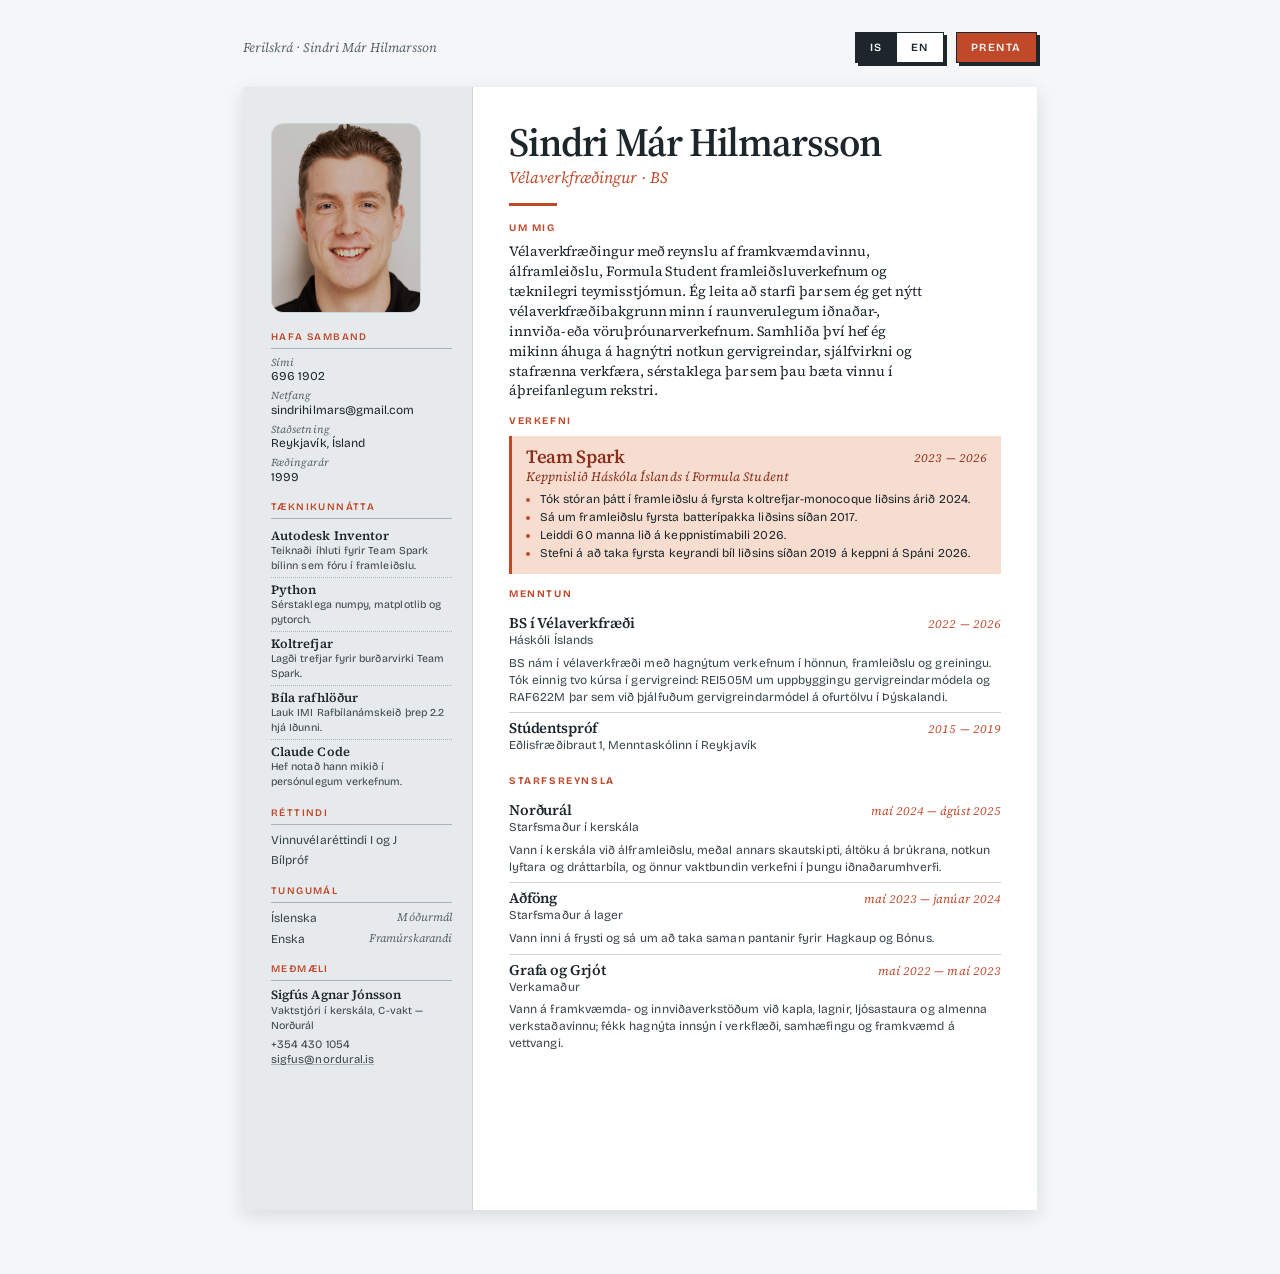
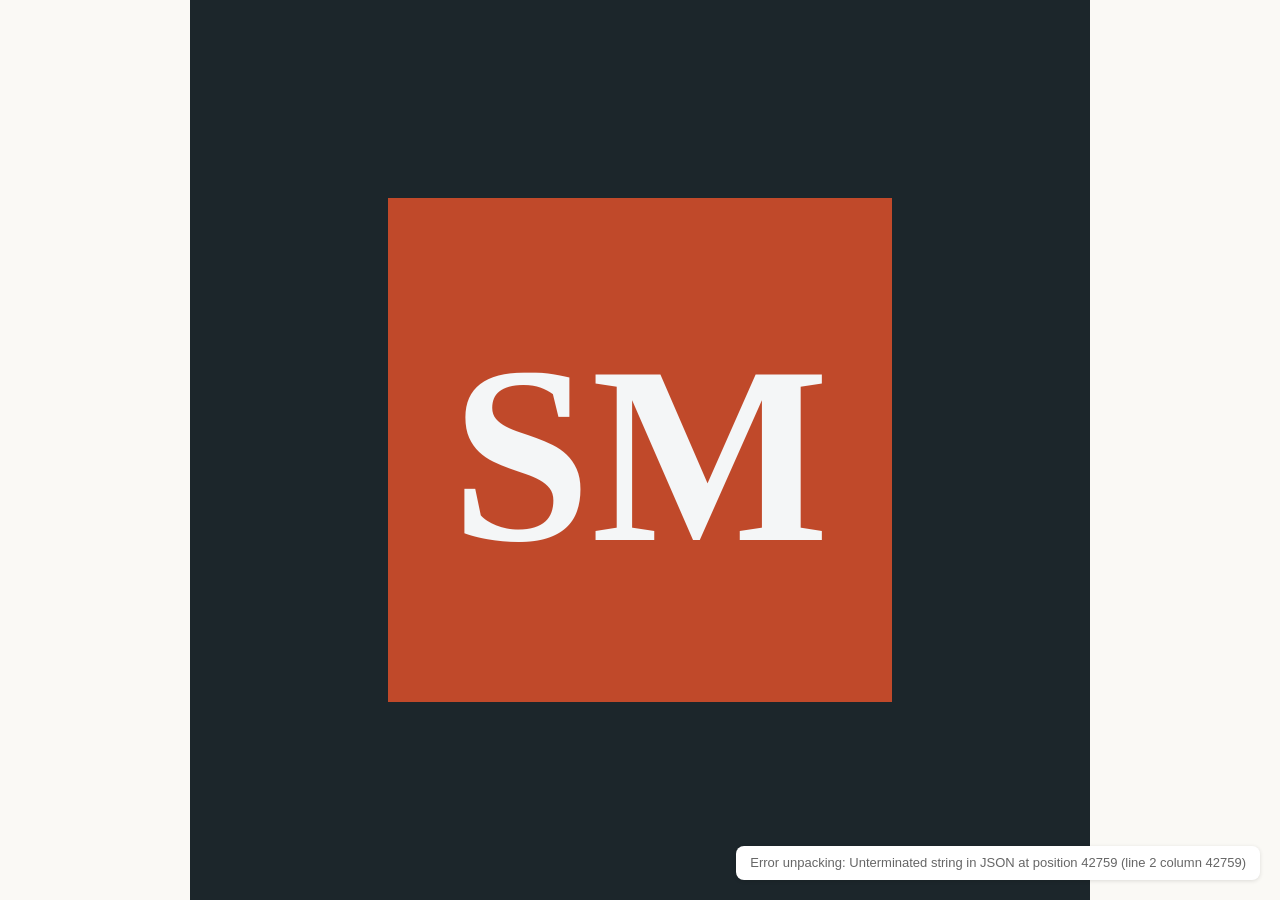
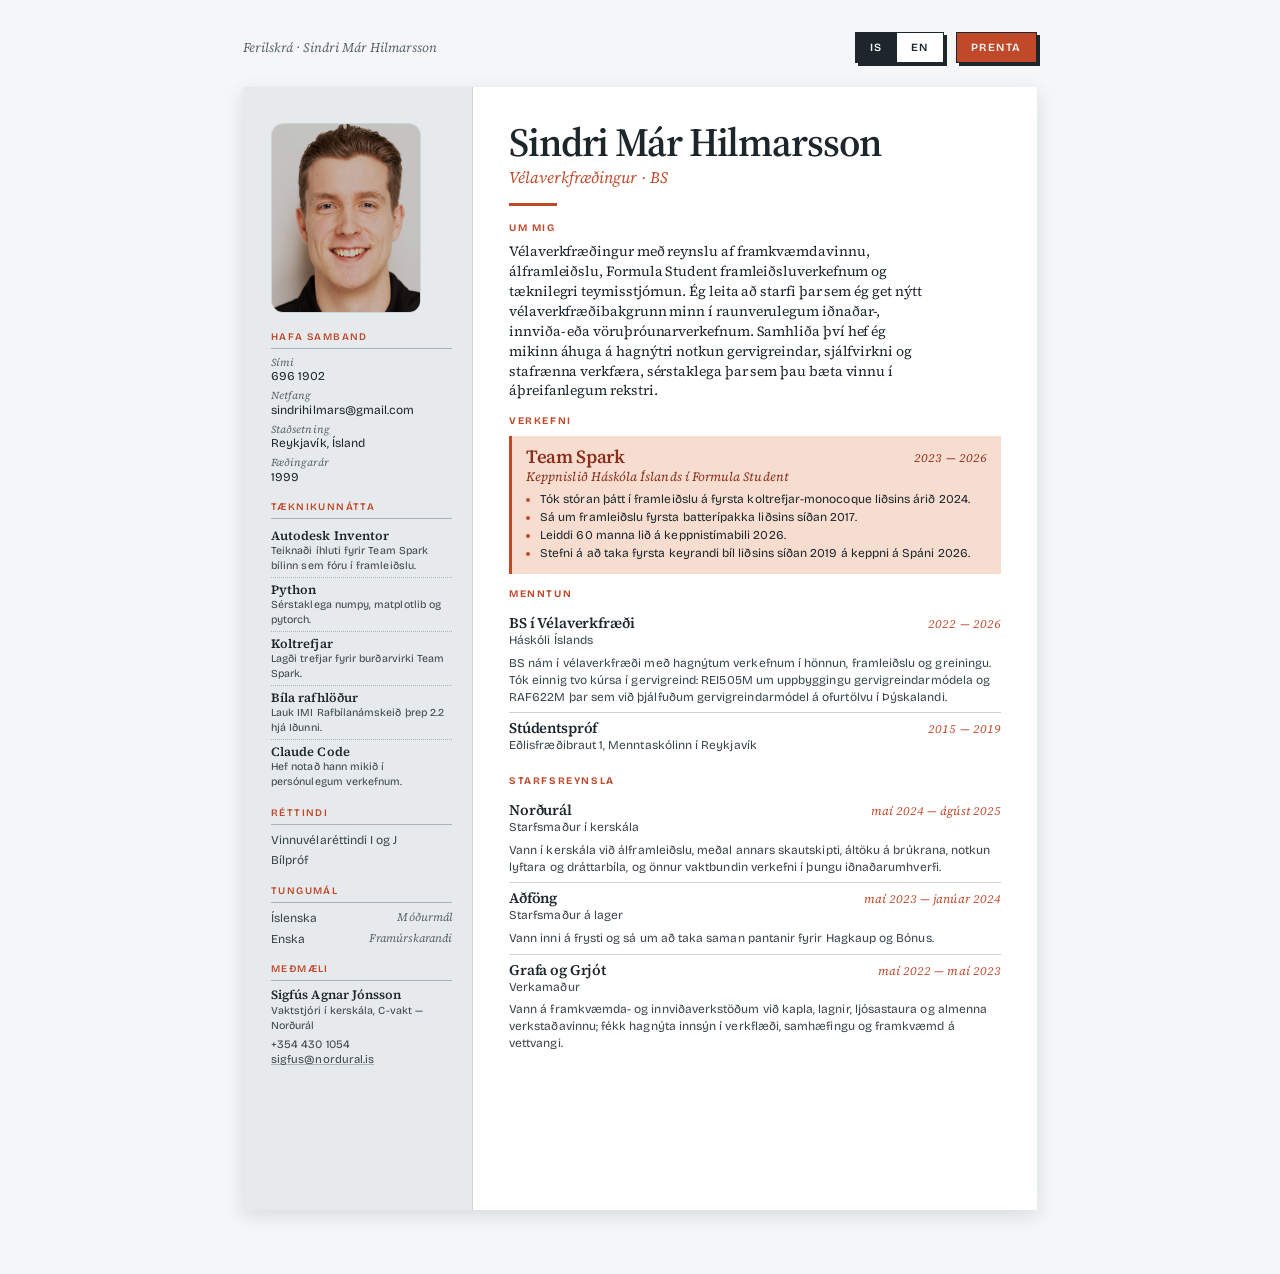
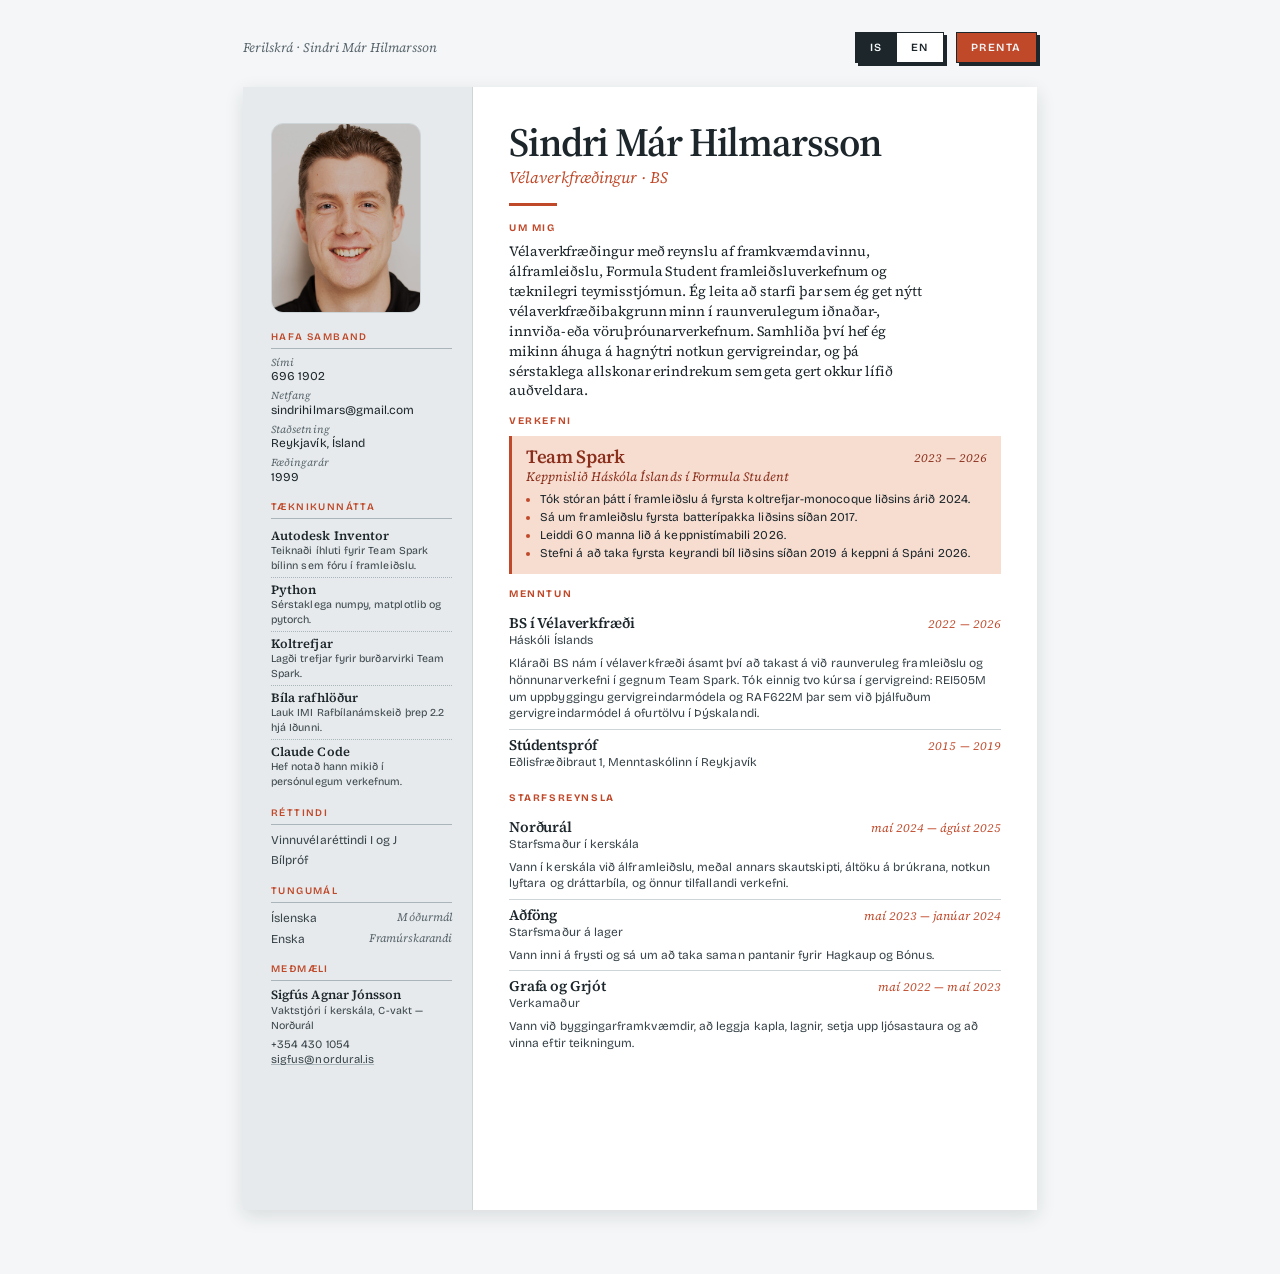
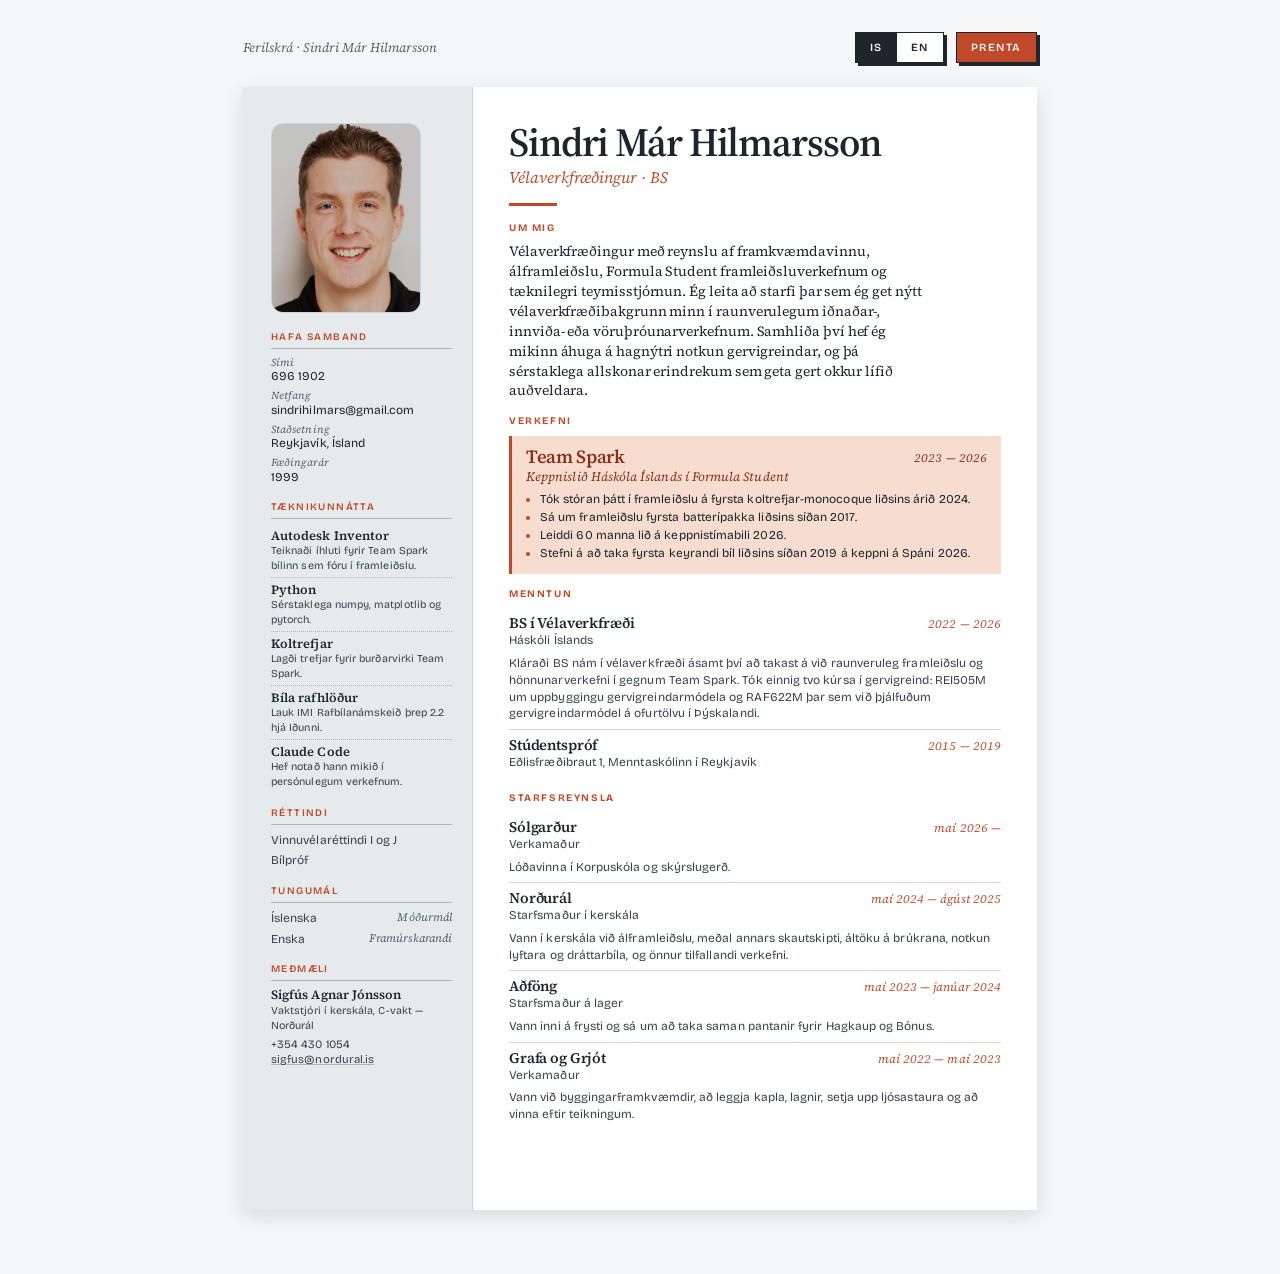
